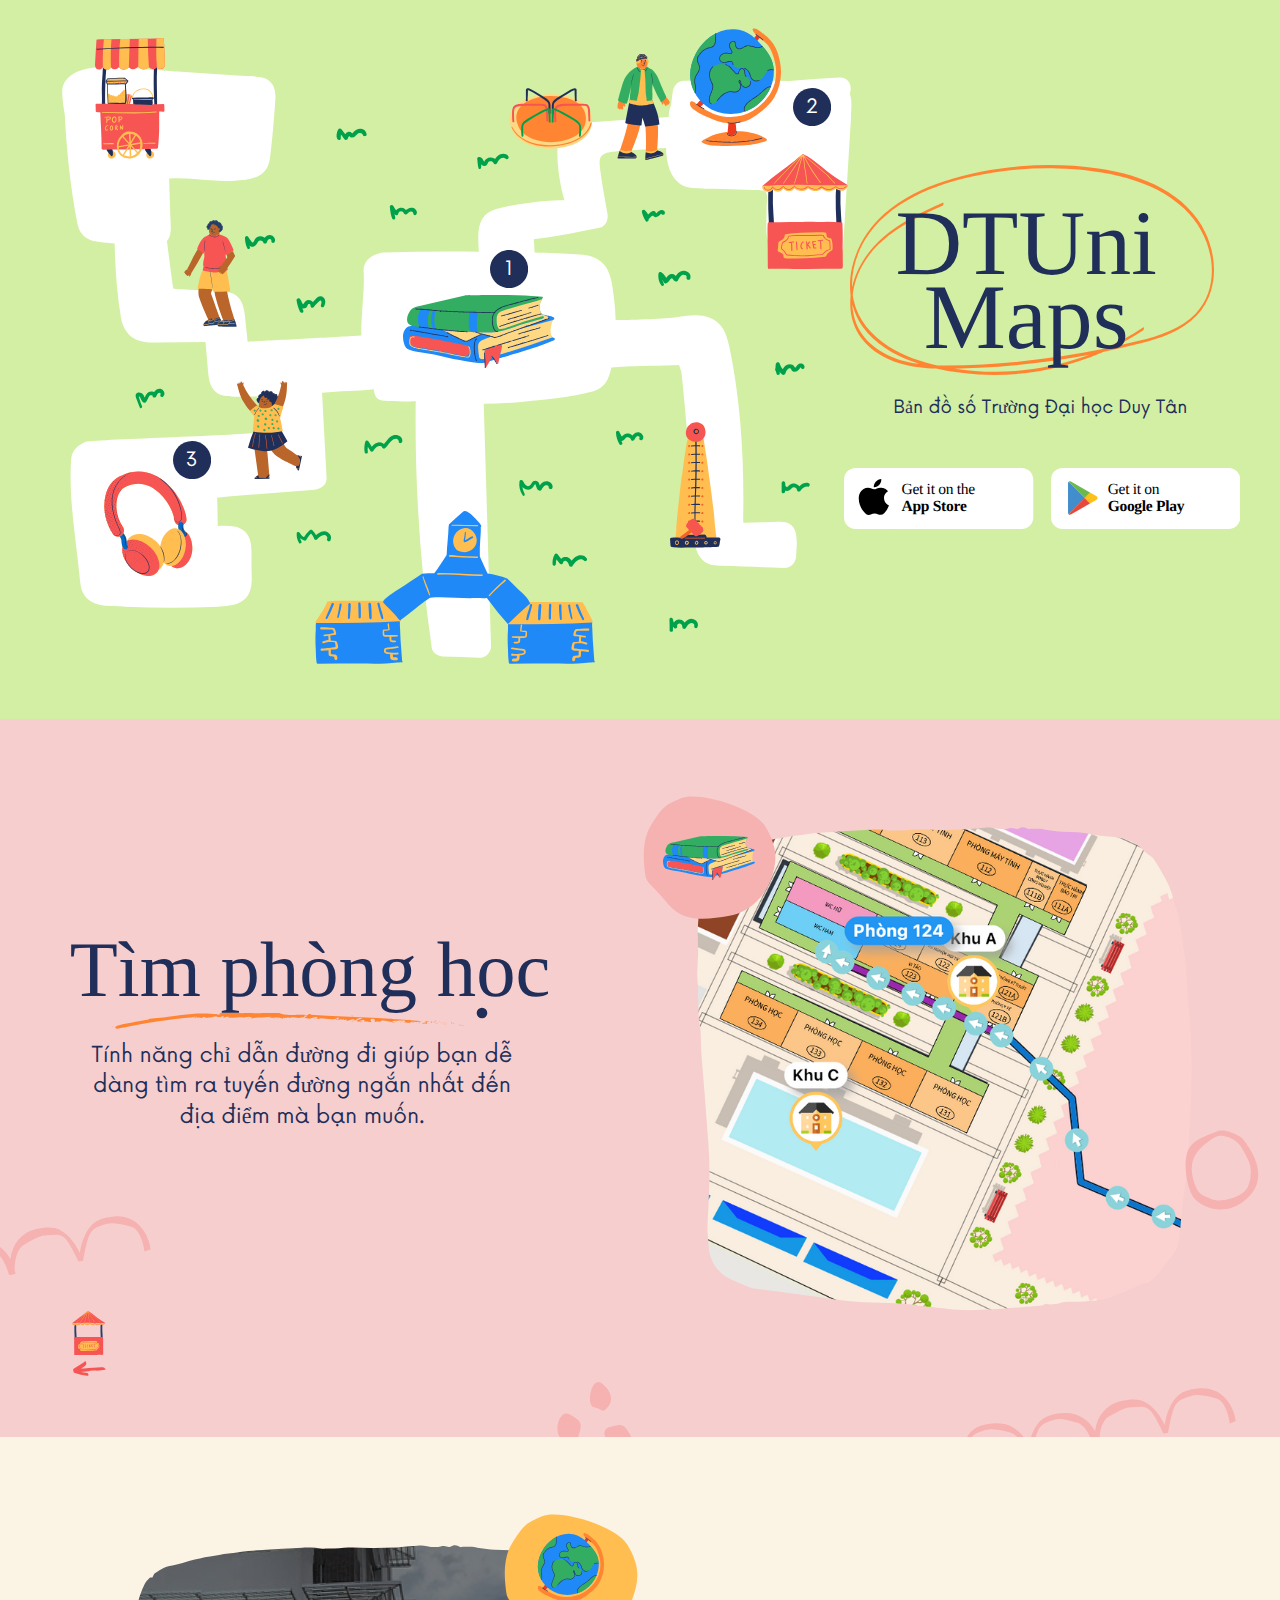
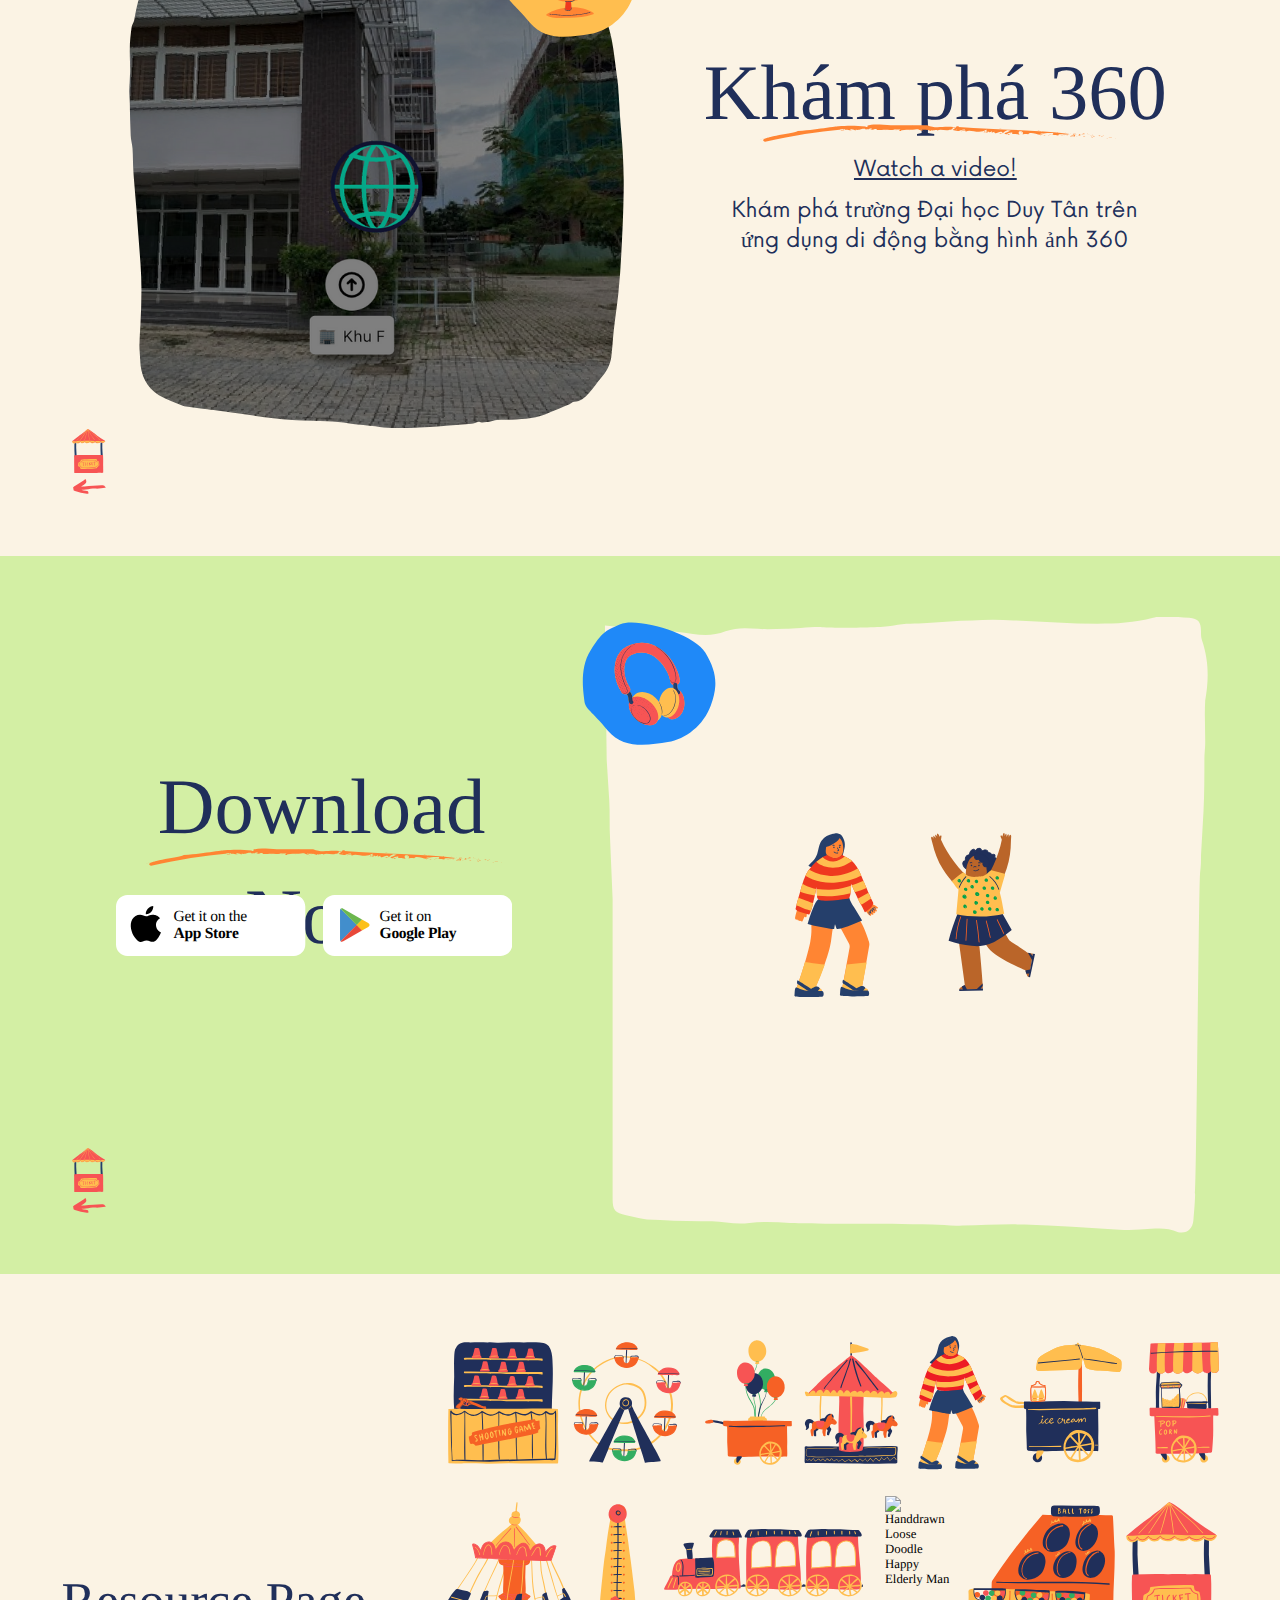
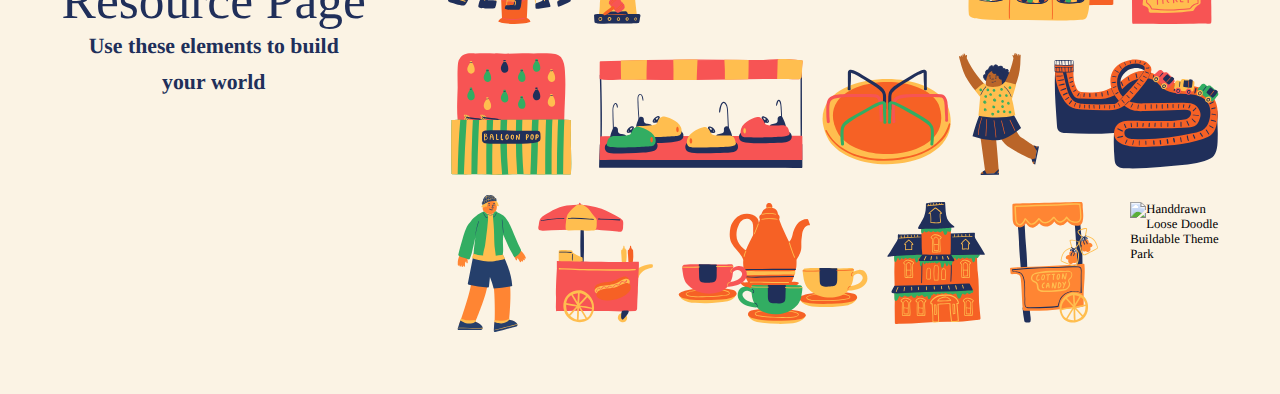
==== index.html @ bdb089a7 "Add landing" ====
<!DOCTYPE html>
<html lang="en">
  <head>
    <base href="/" />
    <meta http-equiv="Content-Type" content="text/html; charset=utf-8" />
    <meta name="viewport" content="width=device-width, initial-scale=1.0" />
    <title>DTUniMaps - Bản đồ số Đại học Duy Tân</title>
    <meta name="description" content="" />
    <link
      rel="icon"
      href="430df173203217e957785895de808a54.png"
      type="image/png"
      sizes="16x16"
    />
    <link
      rel="icon"
      href="5c3199be7839b06fe65e67fbe2d418ee.png"
      type="image/png"
      sizes="32x32"
    />
    <link
      rel="apple-touch-icon"
      href="926e4524987a1cc924ceb933d1eae5f4.png"
      sizes="180x180"
    />
    <style>
      html {
        font-size: 1vw;
        -webkit-text-size-adjust: 100%;
        scroll-behavior: smooth;
      }
      body,
      html,
      p,
      ul,
      ol,
      li {
        margin: 0;
        padding: 0;
        font-synthesis: none;
        font-kerning: none;
        font-variant-ligatures: none;
        font-feature-settings: "kern" 0, "calt" 0, "liga" 0, "clig" 0, "dlig" 0,
          "hlig" 0;
        font-family: unset;
        -webkit-font-smoothing: subpixel-antialiased;
        -moz-osx-font-smoothing: grayscale;
        text-rendering: geometricprecision;
        white-space: normal;
      }
      li {
        text-align: unset;
      }
      a {
        text-decoration: none;
      }
      @font-face {
        font-family: YALBs0kBfmE-0;
        font-display: swap;
        src: url(fonts/b74499867ba6732cd5bec1de52143c6e.woff2);
        font-weight: 400;
        font-style: normal;
      }
      @font-face {
        font-family: YALBs0kBfmE-0;
        font-display: swap;
        src: url(fonts/87a38abaecd993dc7f78a6b1a731e5c9.woff2);
        font-weight: 700;
        font-style: normal;
      }
      @font-face {
        font-family: YALBs0kBfmE-0;
        font-display: swap;
        src: url(fonts/b74499867ba6732cd5bec1de52143c6e.woff2);
        font-weight: 400;
        font-style: italic;
      }
      @font-face {
        font-family: YALBs0kBfmE-0;
        font-display: swap;
        src: url(fonts/87a38abaecd993dc7f78a6b1a731e5c9.woff2);
        font-weight: 700;
        font-style: italic;
      }
      @font-face {
        font-family: YALBs0kBfmE-0;
        font-display: swap;
        src: url(fonts/b74499867ba6732cd5bec1de52143c6e.woff2);
        font-weight: 100;
        font-style: normal;
      }
      @font-face {
        font-family: YALBs0kBfmE-0;
        font-display: swap;
        src: url(fonts/b74499867ba6732cd5bec1de52143c6e.woff2);
        font-weight: 100;
        font-style: italic;
      }
      @font-face {
        font-family: YALBs0kBfmE-0;
        font-display: swap;
        src: url(fonts/b74499867ba6732cd5bec1de52143c6e.woff2);
        font-weight: 200;
        font-style: normal;
      }
      @font-face {
        font-family: YALBs0kBfmE-0;
        font-display: swap;
        src: url(fonts/b74499867ba6732cd5bec1de52143c6e.woff2);
        font-weight: 200;
        font-style: italic;
      }
      @font-face {
        font-family: YALBs0kBfmE-0;
        font-display: swap;
        src: url(fonts/b74499867ba6732cd5bec1de52143c6e.woff2);
        font-weight: 300;
        font-style: normal;
      }
      @font-face {
        font-family: YALBs0kBfmE-0;
        font-display: swap;
        src: url(fonts/b74499867ba6732cd5bec1de52143c6e.woff2);
        font-weight: 300;
        font-style: italic;
      }
      @font-face {
        font-family: YALBs0kBfmE-0;
        font-display: swap;
        src: url(fonts/b74499867ba6732cd5bec1de52143c6e.woff2);
        font-weight: 500;
        font-style: normal;
      }
      @font-face {
        font-family: YALBs0kBfmE-0;
        font-display: swap;
        src: url(fonts/b74499867ba6732cd5bec1de52143c6e.woff2);
        font-weight: 500;
        font-style: italic;
      }
      @font-face {
        font-family: YALBs0kBfmE-0;
        font-display: swap;
        src: url(fonts/87a38abaecd993dc7f78a6b1a731e5c9.woff2);
        font-weight: 600;
        font-style: normal;
      }
      @font-face {
        font-family: YALBs0kBfmE-0;
        font-display: swap;
        src: url(fonts/87a38abaecd993dc7f78a6b1a731e5c9.woff2);
        font-weight: 600;
        font-style: italic;
      }
      @font-face {
        font-family: YALBs0kBfmE-0;
        font-display: swap;
        src: url(fonts/87a38abaecd993dc7f78a6b1a731e5c9.woff2);
        font-weight: 800;
        font-style: normal;
      }
      @font-face {
        font-family: YALBs0kBfmE-0;
        font-display: swap;
        src: url(fonts/87a38abaecd993dc7f78a6b1a731e5c9.woff2);
        font-weight: 800;
        font-style: italic;
      }
      @font-face {
        font-family: YALBs0kBfmE-0;
        font-display: swap;
        src: url(fonts/87a38abaecd993dc7f78a6b1a731e5c9.woff2);
        font-weight: 900;
        font-style: normal;
      }
      @font-face {
        font-family: YALBs0kBfmE-0;
        font-display: swap;
        src: url(fonts/87a38abaecd993dc7f78a6b1a731e5c9.woff2);
        font-weight: 900;
        font-style: italic;
      }
      @font-face {
        font-family: YAEblGlbZeY-0;
        font-display: swap;
        src: url(fonts/2525c111340d4e1b84b0549a0644d302.woff2);
        font-weight: 400;
        font-style: normal;
      }
      @font-face {
        font-family: YAEblGlbZeY-0;
        font-display: swap;
        src: url(fonts/2525c111340d4e1b84b0549a0644d302.woff2);
        font-weight: 700;
        font-style: normal;
      }
      @font-face {
        font-family: YAEblGlbZeY-0;
        font-display: swap;
        src: url(fonts/2525c111340d4e1b84b0549a0644d302.woff2);
        font-weight: 400;
        font-style: italic;
      }
      @font-face {
        font-family: YAEblGlbZeY-0;
        font-display: swap;
        src: url(fonts/2525c111340d4e1b84b0549a0644d302.woff2);
        font-weight: 700;
        font-style: italic;
      }
      @font-face {
        font-family: YAEblGlbZeY-0;
        font-display: swap;
        src: url(fonts/2525c111340d4e1b84b0549a0644d302.woff2);
        font-weight: 100;
        font-style: normal;
      }
      @font-face {
        font-family: YAEblGlbZeY-0;
        font-display: swap;
        src: url(fonts/2525c111340d4e1b84b0549a0644d302.woff2);
        font-weight: 100;
        font-style: italic;
      }
      @font-face {
        font-family: YAEblGlbZeY-0;
        font-display: swap;
        src: url(fonts/2525c111340d4e1b84b0549a0644d302.woff2);
        font-weight: 200;
        font-style: normal;
      }
      @font-face {
        font-family: YAEblGlbZeY-0;
        font-display: swap;
        src: url(fonts/2525c111340d4e1b84b0549a0644d302.woff2);
        font-weight: 200;
        font-style: italic;
      }
      @font-face {
        font-family: YAEblGlbZeY-0;
        font-display: swap;
        src: url(fonts/2525c111340d4e1b84b0549a0644d302.woff2);
        font-weight: 300;
        font-style: normal;
      }
      @font-face {
        font-family: YAEblGlbZeY-0;
        font-display: swap;
        src: url(fonts/2525c111340d4e1b84b0549a0644d302.woff2);
        font-weight: 300;
        font-style: italic;
      }
      @font-face {
        font-family: YAEblGlbZeY-0;
        font-display: swap;
        src: url(fonts/2525c111340d4e1b84b0549a0644d302.woff2);
        font-weight: 500;
        font-style: normal;
      }
      @font-face {
        font-family: YAEblGlbZeY-0;
        font-display: swap;
        src: url(fonts/2525c111340d4e1b84b0549a0644d302.woff2);
        font-weight: 500;
        font-style: italic;
      }
      @font-face {
        font-family: YAEblGlbZeY-0;
        font-display: swap;
        src: url(fonts/2525c111340d4e1b84b0549a0644d302.woff2);
        font-weight: 600;
        font-style: normal;
      }
      @font-face {
        font-family: YAEblGlbZeY-0;
        font-display: swap;
        src: url(fonts/2525c111340d4e1b84b0549a0644d302.woff2);
        font-weight: 600;
        font-style: italic;
      }
      @font-face {
        font-family: YAEblGlbZeY-0;
        font-display: swap;
        src: url(fonts/2525c111340d4e1b84b0549a0644d302.woff2);
        font-weight: 800;
        font-style: normal;
      }
      @font-face {
        font-family: YAEblGlbZeY-0;
        font-display: swap;
        src: url(fonts/2525c111340d4e1b84b0549a0644d302.woff2);
        font-weight: 800;
        font-style: italic;
      }
      @font-face {
        font-family: YAEblGlbZeY-0;
        font-display: swap;
        src: url(fonts/2525c111340d4e1b84b0549a0644d302.woff2);
        font-weight: 900;
        font-style: normal;
      }
      @font-face {
        font-family: YAEblGlbZeY-0;
        font-display: swap;
        src: url(fonts/2525c111340d4e1b84b0549a0644d302.woff2);
        font-weight: 900;
        font-style: italic;
      }
      @font-face {
        font-family: YAEnXHTFXhg-0;
        font-display: swap;
        src: url(fonts/fcd349140b0dbb75604bd51fdc02e2e8.woff2);
        font-weight: 400;
        font-style: normal;
      }
      @font-face {
        font-family: YAEnXHTFXhg-0;
        font-display: swap;
        src: url(fonts/9c2c6aa6700c787262c247c3d2dfbde9.woff2);
        font-weight: 700;
        font-style: normal;
      }
      @font-face {
        font-family: YAEnXHTFXhg-0;
        font-display: swap;
        src: url(fonts/9bbf2fffa99d94b7e27016415f17c7ec.woff2);
        font-weight: 400;
        font-style: italic;
      }
      @font-face {
        font-family: YAEnXHTFXhg-0;
        font-display: swap;
        src: url(fonts/5f24b9e22c07041c173bb31969997c11.woff2);
        font-weight: 700;
        font-style: italic;
      }
      @font-face {
        font-family: YAEnXHTFXhg-0;
        font-display: swap;
        src: url(fonts/fcd349140b0dbb75604bd51fdc02e2e8.woff2);
        font-weight: 100;
        font-style: normal;
      }
      @font-face {
        font-family: YAEnXHTFXhg-0;
        font-display: swap;
        src: url(fonts/9bbf2fffa99d94b7e27016415f17c7ec.woff2);
        font-weight: 100;
        font-style: italic;
      }
      @font-face {
        font-family: YAEnXHTFXhg-0;
        font-display: swap;
        src: url(fonts/fcd349140b0dbb75604bd51fdc02e2e8.woff2);
        font-weight: 200;
        font-style: normal;
      }
      @font-face {
        font-family: YAEnXHTFXhg-0;
        font-display: swap;
        src: url(fonts/9bbf2fffa99d94b7e27016415f17c7ec.woff2);
        font-weight: 200;
        font-style: italic;
      }
      @font-face {
        font-family: YAEnXHTFXhg-0;
        font-display: swap;
        src: url(fonts/fcd349140b0dbb75604bd51fdc02e2e8.woff2);
        font-weight: 300;
        font-style: normal;
      }
      @font-face {
        font-family: YAEnXHTFXhg-0;
        font-display: swap;
        src: url(fonts/9bbf2fffa99d94b7e27016415f17c7ec.woff2);
        font-weight: 300;
        font-style: italic;
      }
      @font-face {
        font-family: YAEnXHTFXhg-0;
        font-display: swap;
        src: url(fonts/fcd349140b0dbb75604bd51fdc02e2e8.woff2);
        font-weight: 500;
        font-style: normal;
      }
      @font-face {
        font-family: YAEnXHTFXhg-0;
        font-display: swap;
        src: url(fonts/9bbf2fffa99d94b7e27016415f17c7ec.woff2);
        font-weight: 500;
        font-style: italic;
      }
      @font-face {
        font-family: YAEnXHTFXhg-0;
        font-display: swap;
        src: url(fonts/9c2c6aa6700c787262c247c3d2dfbde9.woff2);
        font-weight: 600;
        font-style: normal;
      }
      @font-face {
        font-family: YAEnXHTFXhg-0;
        font-display: swap;
        src: url(fonts/5f24b9e22c07041c173bb31969997c11.woff2);
        font-weight: 600;
        font-style: italic;
      }
      @font-face {
        font-family: YAEnXHTFXhg-0;
        font-display: swap;
        src: url(fonts/9c2c6aa6700c787262c247c3d2dfbde9.woff2);
        font-weight: 800;
        font-style: normal;
      }
      @font-face {
        font-family: YAEnXHTFXhg-0;
        font-display: swap;
        src: url(fonts/5f24b9e22c07041c173bb31969997c11.woff2);
        font-weight: 800;
        font-style: italic;
      }
      @font-face {
        font-family: YAEnXHTFXhg-0;
        font-display: swap;
        src: url(fonts/9c2c6aa6700c787262c247c3d2dfbde9.woff2);
        font-weight: 900;
        font-style: normal;
      }
      @font-face {
        font-family: YAEnXHTFXhg-0;
        font-display: swap;
        src: url(fonts/5f24b9e22c07041c173bb31969997c11.woff2);
        font-weight: 900;
        font-style: italic;
      }
      @font-face {
        font-family: YACgEZMTYFE-0;
        font-display: swap;
        src: url(fonts/bdb33d8d6c1b6cb5890a98085b584f11.woff2);
        font-weight: 400;
        font-style: normal;
      }
      @font-face {
        font-family: YACgEZMTYFE-0;
        font-display: swap;
        src: url(fonts/f24a0a99ae2ec37d48e5c7e1d6b27d05.woff2);
        font-weight: 700;
        font-style: normal;
      }
      @font-face {
        font-family: YACgEZMTYFE-0;
        font-display: swap;
        src: url(fonts/bdb33d8d6c1b6cb5890a98085b584f11.woff2);
        font-weight: 400;
        font-style: italic;
      }
      @font-face {
        font-family: YACgEZMTYFE-0;
        font-display: swap;
        src: url(fonts/f24a0a99ae2ec37d48e5c7e1d6b27d05.woff2);
        font-weight: 700;
        font-style: italic;
      }
      @font-face {
        font-family: YACgEZMTYFE-0;
        font-display: swap;
        src: url(fonts/bdb33d8d6c1b6cb5890a98085b584f11.woff2);
        font-weight: 100;
        font-style: normal;
      }
      @font-face {
        font-family: YACgEZMTYFE-0;
        font-display: swap;
        src: url(fonts/bdb33d8d6c1b6cb5890a98085b584f11.woff2);
        font-weight: 100;
        font-style: italic;
      }
      @font-face {
        font-family: YACgEZMTYFE-0;
        font-display: swap;
        src: url(fonts/bdb33d8d6c1b6cb5890a98085b584f11.woff2);
        font-weight: 200;
        font-style: normal;
      }
      @font-face {
        font-family: YACgEZMTYFE-0;
        font-display: swap;
        src: url(fonts/bdb33d8d6c1b6cb5890a98085b584f11.woff2);
        font-weight: 200;
        font-style: italic;
      }
      @font-face {
        font-family: YACgEZMTYFE-0;
        font-display: swap;
        src: url(fonts/bdb33d8d6c1b6cb5890a98085b584f11.woff2);
        font-weight: 300;
        font-style: normal;
      }
      @font-face {
        font-family: YACgEZMTYFE-0;
        font-display: swap;
        src: url(fonts/bdb33d8d6c1b6cb5890a98085b584f11.woff2);
        font-weight: 300;
        font-style: italic;
      }
      @font-face {
        font-family: YACgEZMTYFE-0;
        font-display: swap;
        src: url(fonts/bdb33d8d6c1b6cb5890a98085b584f11.woff2);
        font-weight: 500;
        font-style: normal;
      }
      @font-face {
        font-family: YACgEZMTYFE-0;
        font-display: swap;
        src: url(fonts/bdb33d8d6c1b6cb5890a98085b584f11.woff2);
        font-weight: 500;
        font-style: italic;
      }
      @font-face {
        font-family: YACgEZMTYFE-0;
        font-display: swap;
        src: url(fonts/f24a0a99ae2ec37d48e5c7e1d6b27d05.woff2);
        font-weight: 600;
        font-style: normal;
      }
      @font-face {
        font-family: YACgEZMTYFE-0;
        font-display: swap;
        src: url(fonts/f24a0a99ae2ec37d48e5c7e1d6b27d05.woff2);
        font-weight: 600;
        font-style: italic;
      }
      @font-face {
        font-family: YACgEZMTYFE-0;
        font-display: swap;
        src: url(fonts/f24a0a99ae2ec37d48e5c7e1d6b27d05.woff2);
        font-weight: 800;
        font-style: normal;
      }
      @font-face {
        font-family: YACgEZMTYFE-0;
        font-display: swap;
        src: url(fonts/f24a0a99ae2ec37d48e5c7e1d6b27d05.woff2);
        font-weight: 800;
        font-style: italic;
      }
      @font-face {
        font-family: YACgEZMTYFE-0;
        font-display: swap;
        src: url(fonts/f24a0a99ae2ec37d48e5c7e1d6b27d05.woff2);
        font-weight: 900;
        font-style: normal;
      }
      @font-face {
        font-family: YACgEZMTYFE-0;
        font-display: swap;
        src: url(fonts/f24a0a99ae2ec37d48e5c7e1d6b27d05.woff2);
        font-weight: 900;
        font-style: italic;
      }
      @font-face {
        font-family: YACgEZ1cb1Q-0;
        font-display: swap;
        src: url(fonts/f8f199f09526f79e87644ed227e0f651.woff2);
        font-weight: 400;
        font-style: normal;
      }
      @font-face {
        font-family: YACgEZ1cb1Q-0;
        font-display: swap;
        src: url(fonts/98c4d2c0223fc8474641c77f923528e9.woff2);
        font-weight: 700;
        font-style: normal;
      }
      @font-face {
        font-family: YACgEZ1cb1Q-0;
        font-display: swap;
        src: url(fonts/d257a7100844bc3f98c9021168b6249e.woff2);
        font-weight: 400;
        font-style: italic;
      }
      @font-face {
        font-family: YACgEZ1cb1Q-0;
        font-display: swap;
        src: url(fonts/1060345c54d396e76d73f1da7ee200bd.woff2);
        font-weight: 700;
        font-style: italic;
      }
      @font-face {
        font-family: YACgEZ1cb1Q-0;
        font-display: swap;
        src: url(fonts/f8f199f09526f79e87644ed227e0f651.woff2);
        font-weight: 100;
        font-style: normal;
      }
      @font-face {
        font-family: YACgEZ1cb1Q-0;
        font-display: swap;
        src: url(fonts/d257a7100844bc3f98c9021168b6249e.woff2);
        font-weight: 100;
        font-style: italic;
      }
      @font-face {
        font-family: YACgEZ1cb1Q-0;
        font-display: swap;
        src: url(fonts/f8f199f09526f79e87644ed227e0f651.woff2);
        font-weight: 200;
        font-style: normal;
      }
      @font-face {
        font-family: YACgEZ1cb1Q-0;
        font-display: swap;
        src: url(fonts/d257a7100844bc3f98c9021168b6249e.woff2);
        font-weight: 200;
        font-style: italic;
      }
      @font-face {
        font-family: YACgEZ1cb1Q-0;
        font-display: swap;
        src: url(fonts/f8f199f09526f79e87644ed227e0f651.woff2);
        font-weight: 300;
        font-style: normal;
      }
      @font-face {
        font-family: YACgEZ1cb1Q-0;
        font-display: swap;
        src: url(fonts/d257a7100844bc3f98c9021168b6249e.woff2);
        font-weight: 300;
        font-style: italic;
      }
      @font-face {
        font-family: YACgEZ1cb1Q-0;
        font-display: swap;
        src: url(fonts/f8f199f09526f79e87644ed227e0f651.woff2);
        font-weight: 500;
        font-style: normal;
      }
      @font-face {
        font-family: YACgEZ1cb1Q-0;
        font-display: swap;
        src: url(fonts/d257a7100844bc3f98c9021168b6249e.woff2);
        font-weight: 500;
        font-style: italic;
      }
      @font-face {
        font-family: YACgEZ1cb1Q-0;
        font-display: swap;
        src: url(fonts/98c4d2c0223fc8474641c77f923528e9.woff2);
        font-weight: 600;
        font-style: normal;
      }
      @font-face {
        font-family: YACgEZ1cb1Q-0;
        font-display: swap;
        src: url(fonts/1060345c54d396e76d73f1da7ee200bd.woff2);
        font-weight: 600;
        font-style: italic;
      }
      @font-face {
        font-family: YACgEZ1cb1Q-0;
        font-display: swap;
        src: url(fonts/98c4d2c0223fc8474641c77f923528e9.woff2);
        font-weight: 800;
        font-style: normal;
      }
      @font-face {
        font-family: YACgEZ1cb1Q-0;
        font-display: swap;
        src: url(fonts/1060345c54d396e76d73f1da7ee200bd.woff2);
        font-weight: 800;
        font-style: italic;
      }
      @font-face {
        font-family: YACgEZ1cb1Q-0;
        font-display: swap;
        src: url(fonts/98c4d2c0223fc8474641c77f923528e9.woff2);
        font-weight: 900;
        font-style: normal;
      }
      @font-face {
        font-family: YACgEZ1cb1Q-0;
        font-display: swap;
        src: url(fonts/1060345c54d396e76d73f1da7ee200bd.woff2);
        font-weight: 900;
        font-style: italic;
      }
      @media screen and (max-width: 375px) {
        #QiOITk70xAVekH2v {
          z-index: 0;
          position: relative;
          grid-area: 3 / 2 / 53 / 41;
        }
        #NpF7vKEwppa2H7ti {
          z-index: 30;
          position: relative;
          grid-area: 4 / 3 / 13 / 5;
        }
        #JngguktTaLPEUQ1b {
          z-index: 15;
          position: relative;
          grid-area: 18 / 8 / 25 / 12;
        }
        #kOfp5wl31PNsNdu3 {
          z-index: 18;
          position: relative;
          grid-area: 37 / 4 / 52 / 9;
        }
        #JfJhqwUn1u3vO0z3 {
          z-index: 10;
          position: relative;
          grid-area: 33 / 6 / 41 / 11;
        }
        #t9B4hR9Od2ACMUdF {
          font-size: max(
            0px,
            calc((91.46666667rem * 5.47630149 / 343) - 0.5px)
          );
        }
        #sfqhgM09afU1ytLl {
          transform: translateX(0);
          margin-top: 0;
          margin-bottom: calc(
            max(0px, calc(91.46666667rem * 5.47630149 / 343)) * -0.1
          );
        }
        #NPZy0OUcbVVmw4OI {
          z-index: 11;
          position: relative;
          grid-area: 34 / 7 / 38 / 10;
        }
        #aiqAEwIsgHUgmd6V {
          z-index: 16;
          position: relative;
          grid-area: 29 / 13 / 40 / 14;
        }
        #dpcupxDKM7ubKM54 {
          z-index: 12;
          position: relative;
          grid-area: 6 / 17 / 15 / 22;
        }
        #sBTRUez7WDtafOo3 {
          z-index: 14;
          position: relative;
          grid-area: 5 / 23 / 14 / 24;
        }
        #eU4O9DFv6KfQvegm {
          z-index: 4;
          position: relative;
          grid-area: 19 / 16 / 23 / 20;
        }
        #GYP2fOg12uPPD0hs {
          font-size: max(
            0px,
            calc((91.46666667rem * 5.47630149 / 343) - 0.5px)
          );
        }
        #tX09H24FD12XlgrN {
          transform: translateX(0);
          margin-top: 0;
          margin-bottom: calc(
            max(0px, calc(91.46666667rem * 5.47630149 / 343)) * -0.1
          );
        }
        #j9kyoDpSY5G7LX3S {
          z-index: 5;
          position: relative;
          grid-area: 20 / 18 / 22 / 19;
        }
        #L6cnWnJ2yZ3Lo7cd {
          z-index: 2;
          position: relative;
          grid-area: 24 / 15 / 26 / 21;
        }
        #KqrOzZZ4KzNXdm4H {
          z-index: 13;
          position: relative;
          grid-area: 32 / 25 / 51 / 27;
        }
        #nQYiq2ni2jvcBOLP {
          z-index: 7;
          position: relative;
          grid-area: 7 / 30 / 10 / 34;
        }
        #B9DPNxMyoAUC3cov {
          font-size: max(
            0px,
            calc((91.46666667rem * 5.47630149 / 343) - 0.5px)
          );
        }
        #KVxc1AyWDdIyCd8M {
          transform: translateX(0);
          margin-top: 0;
          margin-bottom: calc(
            max(0px, calc(91.46666667rem * 5.47630149 / 343)) * -0.1
          );
        }
        #QnlfH4qsgMeS3j9y {
          z-index: 8;
          position: relative;
          grid-area: 8 / 31 / 9 / 33;
        }
        #aKZCn4WkVBbVJvyA {
          z-index: 21;
          position: relative;
          grid-area: 12 / 28 / 21 / 37;
        }
        #t3EUdaUfJtTLDTgg {
          z-index: 28;
          position: relative;
          grid-area: 39 / 39 / 45 / 40;
        }
        #ZzbyE95bQBup1Tv6 {
          z-index: 1;
          position: relative;
          grid-area: 2 / 26 / 11 / 29;
        }
        #M5Wt2huNq64L7dqm {
          font-size: max(
            0px,
            calc((91.46666667rem * 5.13404227 / 343) - 0.5px)
          );
        }
        #ufG4ga0InCMJUAvc {
          transform: translateX(0);
          margin-top: calc(
            max(0px, calc(91.46666667rem * 5.13404227 / 343)) * -0.1
          );
          margin-bottom: calc(
            max(0px, calc(91.46666667rem * 5.13404227 / 343)) * -0.1
          );
        }
        #ylPlzvEVuYZvWHq7 {
          z-index: 20;
          position: relative;
          grid-area: 30 / 32 / 31 / 53;
        }
        #u0S08jwePRrtVska {
          font-size: max(
            0px,
            calc((91.46666667rem * 25.66998034 / 343) - 0.5px)
          );
        }
        #ahRiMR1QKgIGyIP9 {
          font-size: max(
            0px,
            calc((91.46666667rem * 25.66998034 / 343) - 0.5px)
          );
        }
        #AjQg78ejdhJSwdt5 {
          transform: translateX(0);
          margin-top: calc(
            max(0px, calc(91.46666667rem * 25.66998034 / 343)) * 0.2
          );
          margin-bottom: calc(
            max(0px, calc(91.46666667rem * 25.66998034 / 343)) * 0.2
          );
        }
        #ZWj5I2NMpVxYLtW0 {
          z-index: 19;
          position: relative;
          grid-area: 17 / 35 / 27 / 49;
        }
        #dPBHbSDQNoEVLky0 {
          z-index: 27;
          position: relative;
          grid-area: 36 / 36 / 50 / 44;
        }
        #L0DTNMgZBS9vx2y8 {
          font-size: max(
            0px,
            calc((91.46666667rem * 4.44949817 / 343) - 0.5px)
          );
        }
        #MujHuT8hVeWzWTnQ {
          font-size: max(
            0px,
            calc((91.46666667rem * 4.44949817 / 343) - 0.5px)
          );
        }
        #WHEyl8S3GfzNNvTN {
          transform: translateX(0);
          margin-top: 0;
          margin-bottom: calc(
            max(0px, calc(91.46666667rem * 4.44949817 / 343)) * 0.05
          );
        }
        #INgIsxr6R9PcaPHG {
          z-index: 29;
          position: relative;
          grid-area: 43 / 42 / 48 / 43;
        }
        #t9HxOF4K5wREEBpH {
          z-index: 17;
          position: relative;
          grid-area: 16 / 38 / 28 / 50;
        }
        #nvqrypd5YMgTYMJR {
          z-index: 23;
          position: relative;
          grid-area: 35 / 45 / 49 / 52;
        }
        #qMdvjZcZHvffbtXe {
          z-index: 24;
          position: relative;
          grid-area: 44 / 46 / 46 / 47;
        }
        #t5BhXzzjINEQVn0o {
          font-size: max(
            0px,
            calc((91.46666667rem * 4.44949817 / 343) - 0.5px)
          );
        }
        #xaeT4HcOIsvQrQ5J {
          font-size: max(
            0px,
            calc((91.46666667rem * 4.44949817 / 343) - 0.5px)
          );
        }
        #LVTKxLPlObs3PwJM {
          transform: translateX(0);
          margin-top: 0;
          margin-bottom: calc(
            max(0px, calc(91.46666667rem * 4.44949817 / 343)) * 0.05
          );
        }
        #pXU21PJttopdniYD {
          z-index: 25;
          position: relative;
          grid-area: 42 / 48 / 47 / 51;
        }
        #P2mqHKCzyJUMG3DK {
          grid-template-columns: calc(min(100vw, 1366px) * 0.03644647) calc(
              min(100vw, 1366px) * 0.05631164
            ) calc(min(100vw, 1366px) * 0.00866886) calc(
              min(100vw, 1366px) * 0.04320996
            ) calc(min(100vw, 1366px) * 0.00555716) calc(
              min(100vw, 1366px) * 0.00540866
            ) calc(min(100vw, 1366px) * 0.0032028) calc(
              min(100vw, 1366px) * 0.00283585
            ) calc(min(100vw, 1366px) * 0.01133455) calc(
              min(100vw, 1366px) * 0.00540866
            ) calc(min(100vw, 1366px) * 0.01957906) 0 calc(
              min(100vw, 1366px) * 0.04755405
            ) calc(min(100vw, 1366px) * 0.07456083) calc(
              min(100vw, 1366px) * 0.06437785
            ) 0 calc(min(100vw, 1366px) * 0.00540866) calc(
              min(100vw, 1366px) * 0.0173732
            ) calc(min(100vw, 1366px) * 0.00540866) calc(
              min(100vw, 1366px) * 0.01996057
            ) calc(min(100vw, 1366px) * 0.03657607) calc(
              min(100vw, 1366px) * 0.00911653
            ) calc(min(100vw, 1366px) * 0.03936735) 0 calc(
              min(100vw, 1366px) * 0.0138365
            ) calc(min(100vw, 1366px) * 0.023142) calc(
              min(100vw, 1366px) * 0.03093105
            ) calc(min(100vw, 1366px) * 0.01351347) calc(
              min(100vw, 1366px) * 0.00898885
            ) calc(min(100vw, 1366px) * 0.00540866) calc(
              min(100vw, 1366px) * 0.00430859
            ) calc(min(100vw, 1366px) * 0.01306461) calc(
              min(100vw, 1366px) * 0.00540866
            ) calc(min(100vw, 1366px) * 0.00527122) calc(
              min(100vw, 1366px) * 0.00461575
            ) calc(min(100vw, 1366px) * 0.00385933) 0 calc(
              min(100vw, 1366px) * 0.00547613
            ) calc(min(100vw, 1366px) * 0.02324388) calc(
              min(100vw, 1366px) * 0.00386553
            ) calc(min(100vw, 1366px) * 0.00566543) calc(
              min(100vw, 1366px) * 0.08499798
            ) calc(min(100vw, 1366px) * 0.01260912) calc(
              min(100vw, 1366px) * 0.01242536
            ) calc(min(100vw, 1366px) * 0.01260912) calc(
              min(100vw, 1366px) * 0.02255049
            ) calc(min(100vw, 1366px) * 0.00695068) calc(
              min(100vw, 1366px) * 0.07853333
            ) 0 calc(min(100vw, 1366px) * 0.00646465) calc(
              min(100vw, 1366px) * 0.01260912
            ) calc(min(100vw, 1366px) * 0.02553656) calc(
              min(100vw, 1366px) * 0.03644647
            );
          grid-template-rows: minmax(
              calc(min(100vw, 1366px) * 0.0546697),
              max-content
            ) minmax(calc(min(100vw, 1366px) * 0.00639929), max-content) minmax(
              calc(min(100vw, 1366px) * 0.00137672),
              max-content
            ) minmax(calc(min(100vw, 1366px) * 0.01156114), max-content) minmax(
              calc(min(100vw, 1366px) * 0.02079126),
              max-content
            ) minmax(calc(min(100vw, 1366px) * 0.00433819), max-content) minmax(
              calc(min(100vw, 1366px) * 0.00540866),
              max-content
            ) minmax(calc(min(100vw, 1366px) * 0.0173732), max-content) minmax(
              calc(min(100vw, 1366px) * 0.00540866),
              max-content
            ) minmax(calc(min(100vw, 1366px) * 0.01439811), max-content) minmax(
              calc(min(100vw, 1366px) * 0.00613308),
              max-content
            ) minmax(calc(min(100vw, 1366px) * 0.00459827), max-content) 0 0 minmax(
              calc(min(100vw, 1366px) * 0.00305252),
              max-content
            ) minmax(calc(min(100vw, 1366px) * 0.01795023), max-content) minmax(
              calc(min(100vw, 1366px) * 0.02284528),
              max-content
            ) minmax(calc(min(100vw, 1366px) * 0.02224678), max-content) minmax(
              calc(min(100vw, 1366px) * 0.00540866),
              max-content
            ) minmax(calc(min(100vw, 1366px) * 0.0086866), max-content) minmax(
              calc(min(100vw, 1366px) * 0.0086866),
              max-content
            ) minmax(calc(min(100vw, 1366px) * 0.00540866), max-content) minmax(
              calc(min(100vw, 1366px) * 0.00472225),
              max-content
            ) minmax(calc(min(100vw, 1366px) * 0.02402048), max-content) minmax(
              calc(min(100vw, 1366px) * 0.03019801),
              max-content
            ) minmax(calc(min(100vw, 1366px) * 0.00468367), max-content) minmax(
              calc(min(100vw, 1366px) * 0.00044815),
              max-content
            ) minmax(calc(min(100vw, 1366px) * 0.00451528), max-content) minmax(
              calc(min(100vw, 1366px) * 0.01199207),
              max-content
            ) minmax(calc(min(100vw, 1366px) * 0.01659479), max-content) 0 minmax(
              calc(min(100vw, 1366px) * 0.01567339),
              max-content
            ) minmax(calc(min(100vw, 1366px) * 0.00540866), max-content) minmax(
              calc(min(100vw, 1366px) * 0.01437921),
              max-content
            ) 0 minmax(calc(min(100vw, 1366px) * 0.00024736), max-content) minmax(
              calc(min(100vw, 1366px) * 0.00274663),
              max-content
            ) minmax(calc(min(100vw, 1366px) * 0.00502957), max-content) minmax(
              calc(min(100vw, 1366px) * 0.00037909),
              max-content
            ) 0 minmax(calc(min(100vw, 1366px) * 0.00035845), max-content) 0 minmax(
              calc(min(100vw, 1366px) * 0.0011834),
              max-content
            ) minmax(calc(min(100vw, 1366px) * 0.02510682), max-content) 0 minmax(
              calc(min(100vw, 1366px) * 0.0011834),
              max-content
            ) 0 minmax(calc(min(100vw, 1366px) * 0.0087611), max-content) 0 minmax(
              calc(min(100vw, 1366px) * 0.01413908),
              max-content
            ) minmax(calc(min(100vw, 1366px) * 0.0220854), max-content) minmax(
              calc(min(100vw, 1366px) * 0.07745115),
              max-content
            ) minmax(calc(min(100vw, 1366px) * 0.0546697), max-content);
          display: grid;
          grid-column: 2;
          position: relative;
        }
        #page-0 {
          grid-template-columns: auto min(100vw, 1366px) auto;
          min-height: 5.59938244vh;
        }
        #bWnb0VaquPNtZn8R {
          z-index: 2;
          position: relative;
          grid-area: 2 / 19 / 6 / 24;
        }
        #rGFk76iPh70yAoWC {
          z-index: 10;
          position: relative;
          grid-area: 4 / 20 / 5 / 22;
        }
        #ZlRd35S0Nuxz1HpL {
          z-index: 0;
          position: relative;
          grid-area: 3 / 21 / 19 / 28;
        }
        #KTOPbMEuVIPDjEQD {
          font-size: max(
            0px,
            calc((91.46666667rem * 21.50119837 / 343) - 0.5px)
          );
        }
        #Il3yxlrXpp0h3EQ3 {
          transform: translateX(0);
          margin-top: calc(
            max(0px, calc(91.46666667rem * 21.50119837 / 343)) * -0.1
          );
          margin-bottom: calc(
            max(0px, calc(91.46666667rem * 21.50119837 / 343)) * -0.1
          );
        }
        #oWPlkfDtGOPDEC2m {
          z-index: 11;
          position: relative;
          grid-area: 7 / 3 / 10 / 17;
        }
        #unsTQBYbao9tS4fd {
          font-size: max(
            0px,
            calc((91.46666667rem * 24.54537392 / 343) - 0.5px)
          );
        }
        #wOYWDFbGTRHDVo9A {
          transform: translateX(0);
          margin-top: calc(
            max(0px, calc(91.46666667rem * 24.54537392 / 343)) * -0.1
          );
          margin-bottom: calc(
            max(0px, calc(91.46666667rem * 24.54537392 / 343)) * -0.1
          );
        }
        #EMOQoHQN3ii50hF8 {
          z-index: 13;
          position: relative;
          grid-area: 8 / 8 / 12 / 23;
        }
        #qwcoQX33RZgNSWTF {
          z-index: 1;
          position: relative;
          grid-area: 9 / 5 / 11 / 12;
        }
        #i8LMlW2lEmsfQvfQ {
          font-size: max(
            0px,
            calc((91.46666667rem * 6.04723566 / 343) - 0.5px)
          );
        }
        #zOcRII3TJ930PxvZ {
          transform: translateX(0);
          margin-top: calc(
            max(0px, calc(91.46666667rem * 6.04723566 / 343)) * -0.1
          );
          margin-bottom: calc(
            max(0px, calc(91.46666667rem * 6.04723566 / 343)) * -0.1
          );
        }
        #CFhV4SvzjpspcTRp {
          z-index: 12;
          position: relative;
          grid-area: 13 / 4 / 15 / 16;
        }
        #zM6vA1kQ8R0MHfHI {
          z-index: 4;
          position: relative;
          grid-area: 14 / 27 / 16 / 29;
        }
        #ttGrEX89udPrDDqy {
          margin-left: -86.92844488%;
          z-index: 6;
          clip-path: polygon(
            calc(46.50359389% + 0%)
              calc((0 * (min(100vw, 1366px) * 0.10869381)) + -46.44924415%),
            calc(100% - (0% + -1.1525739%))
              calc((0 * (min(100vw, 1366px) * 0.10869381)) + -46.44924415%),
            calc(100% - (0% + -1.1525739%))
              calc(
                100% - ((0 * (min(100vw, 1366px) * 0.10869381)) + -46.44924415%)
              ),
            calc(46.50359389% + 0%)
              calc(
                100% - ((0 * (min(100vw, 1366px) * 0.10869381)) + -46.44924415%)
              )
          );
          margin-top: 0%;
          position: relative;
          margin-bottom: 0%;
          grid-area: 17 / 2 / 18 / 6;
          margin-right: 0%;
        }
        #KWEPIEewIKfWncl6 {
          z-index: 7;
          position: relative;
          grid-area: 20 / 9 / 24 / 13;
        }
        #BxsqsKS4mJAUhA5N {
          z-index: 8;
          position: relative;
          grid-area: 21 / 10 / 22 / 14;
        }
        #ZbmjqG1BB1D32cFp {
          z-index: 9;
          position: relative;
          grid-area: 23 / 11 / 25 / 15;
        }
        #zaW3gPK0g9oykTWW {
          margin-left: 0%;
          z-index: 3;
          clip-path: polygon(
            calc(0% + -20.18384747%)
              calc((0 * (min(100vw, 1366px) * 0.17877221)) + -26.42138883%),
            calc(100% - (0% + -20.18384747%))
              calc((0 * (min(100vw, 1366px) * 0.17877221)) + -26.42138883%),
            calc(100% - (0% + -20.18384747%))
              calc(
                100% - ((0.3410982 * (min(100vw, 1366px) * 0.17877221)) + 0%)
              ),
            calc(0% + -20.18384747%)
              calc(
                100% - ((0.3410982 * (min(100vw, 1366px) * 0.17877221)) + 0%)
              )
          );
          margin-top: 0%;
          position: relative;
          margin-bottom: -34.10982036%;
          grid-area: 26 / 18 / 27 / 25;
          margin-right: 0%;
        }
        #FaDpLtVFadRLEmO7 {
          margin-left: 0%;
          z-index: 5;
          clip-path: polygon(
            calc(0% + -0.61658562%)
              calc((0 * (min(100vw, 1366px) * 0.68192484)) + -57.91340358%),
            calc(100% - (0% + -0.61658562%))
              calc((0 * (min(100vw, 1366px) * 0.68192484)) + -57.91340358%),
            calc(100% - (0% + -0.61658562%))
              calc(
                100% - ((0.03122085 * (min(100vw, 1366px) * 0.68192484)) + 0%)
              ),
            calc(0% + -0.61658562%)
              calc(
                100% - ((0.03122085 * (min(100vw, 1366px) * 0.68192484)) + 0%)
              )
          );
          margin-top: 0%;
          position: relative;
          margin-bottom: -3.12208499%;
          grid-area: 28 / 7 / 29 / 26;
          margin-right: 0%;
        }
        #ujBcC4sqrgSb01yB {
          grid-template-columns: calc(min(100vw, 1366px) * 0.03644647) calc(
              min(100vw, 1366px) * 0.04191967
            ) calc(min(100vw, 1366px) * 0.0208762) calc(
              min(100vw, 1366px) * 0.01374453
            ) calc(min(100vw, 1366px) * 0.03215341) calc(
              min(100vw, 1366px) * 0.01389729
            ) calc(min(100vw, 1366px) * 0.01800452) calc(
              min(100vw, 1366px) * 0.12918041
            ) 0 calc(min(100vw, 1366px) * 0.0019417) calc(
              min(100vw, 1366px) * 0.06708494
            ) calc(min(100vw, 1366px) * 0.01292021) 0 0 calc(
              min(100vw, 1366px) * 0.02299994
            ) calc(min(100vw, 1366px) * 0.03268137) calc(
              min(100vw, 1366px) * 0.0350715
            ) calc(min(100vw, 1366px) * 0.02107783) calc(
              min(100vw, 1366px) * 0.01680323
            ) calc(min(100vw, 1366px) * 0.02468607) calc(
              min(100vw, 1366px) * 0.04202763
            ) calc(min(100vw, 1366px) * 0.01075559) calc(
              min(100vw, 1366px) * 0.00604764
            ) calc(min(100vw, 1366px) * 0.05737421) calc(
              min(100vw, 1366px) * 0.18326804
            ) calc(min(100vw, 1366px) * 0.05133569) calc(
              min(100vw, 1366px) * 0.00739328
            ) calc(min(100vw, 1366px) * 0.05016192) calc(
              min(100vw, 1366px) * 0.05014668
            );
          grid-template-rows: minmax(
              calc(min(100vw, 1366px) * 0.0546697),
              max-content
            ) minmax(calc(min(100vw, 1366px) * 0.0263589), max-content) minmax(
              calc(min(100vw, 1366px) * 0.00584824),
              max-content
            ) minmax(calc(min(100vw, 1366px) * 0.03214388), max-content) minmax(
              calc(min(100vw, 1366px) * 0.03220714),
              max-content
            ) 0 minmax(calc(min(100vw, 1366px) * 0.00695302), max-content) minmax(
              calc(min(100vw, 1366px) * 0.05550892),
              max-content
            ) minmax(calc(min(100vw, 1366px) * 0.00672047), max-content) minmax(
              calc(min(100vw, 1366px) * 0.00672047),
              max-content
            ) minmax(calc(min(100vw, 1366px) * 0.01002751), max-content) 0 minmax(
              calc(min(100vw, 1366px) * 0.06160034),
              max-content
            ) minmax(calc(min(100vw, 1366px) * 0.0023334), max-content) minmax(
              calc(min(100vw, 1366px) * 0.06022661),
              max-content
            ) minmax(calc(min(100vw, 1366px) * 0.01232398), max-content) minmax(
              calc(min(100vw, 1366px) * 0.03204511),
              max-content
            ) minmax(calc(min(100vw, 1366px) * 0.02525215), max-content) 0 0 minmax(
              calc(min(100vw, 1366px) * 0.1078248),
              max-content
            ) minmax(calc(min(100vw, 1366px) * 0.01411131), max-content) minmax(
              calc(min(100vw, 1366px) * 0.03650235),
              max-content
            ) 0 minmax(calc(min(100vw, 1366px) * 0.02572779), max-content) minmax(
              calc(min(100vw, 1366px) * 0.12595024),
              max-content
            ) minmax(calc(min(100vw, 1366px) * 0.10462675), max-content) minmax(
              calc(min(100vw, 1366px) * 0.08626163),
              max-content
            ) minmax(calc(min(100vw, 1366px) * 0.0546697), max-content);
          display: grid;
          grid-column: 2;
          position: relative;
        }
        #page-1 {
          grid-template-columns: auto min(100vw, 1366px) auto;
          min-height: 9.32049412vh;
        }
        #HRAoN3zeFCt1tB8R {
          z-index: 0;
          position: relative;
          grid-area: 4 / 5 / 7 / 17;
        }
        #F5NeYBe7eKhXvtXo {
          z-index: 3;
          position: relative;
          grid-area: 2 / 13 / 6 / 19;
        }
        #mc92xywlM1Q1ma45 {
          z-index: 4;
          position: relative;
          grid-area: 3 / 14 / 5 / 16;
        }
        #cLlB9YQ6BQ2WxT9F {
          font-size: max(
            0px,
            calc((91.46666667rem * 52.18835179 / 343) - 0.5px)
          );
        }
        #Mq46x1Vb9fzs45cR {
          transform: translateX(0);
          margin-top: calc(
            max(0px, calc(91.46666667rem * 52.18835179 / 343)) * -0.1
          );
          margin-bottom: calc(
            max(0px, calc(91.46666667rem * 52.18835179 / 343)) * -0.1
          );
        }
        #ILeTdlWtTqGaKCqR {
          z-index: 1;
          position: relative;
          grid-area: 8 / 2 / 10 / 18;
        }
        #h8ZttJUxJObAIswy {
          z-index: 2;
          position: relative;
          grid-area: 9 / 6 / 11 / 15;
        }
        #FT3PvijGZrDscKKs {
          font-size: max(
            12px,
            calc((91.46666667rem * 19.10617355 / 343) - 0.5px)
          );
        }
        #a6ucxRFYCCEMdGhh {
          transform: translateX(0);
          margin-top: calc(
            max(12px, calc(91.46666667rem * 19.10617355 / 343)) * -0.1
          );
          margin-bottom: calc(
            max(12px, calc(91.46666667rem * 19.10617355 / 343)) * -0.1
          );
        }
        #K5TRTHEHfXMSUMKB {
          z-index: 5;
          position: relative;
          grid-area: 12 / 3 / 13 / 20;
        }
        #nJUOvWa5PeQv6P09 {
          font-size: max(
            12px,
            calc((91.46666667rem * 17.97355067 / 343) - 0.5px)
          );
        }
        #HmS66BZ6x2Z1ZbF1 {
          transform: translateX(0);
          margin-top: calc(
            max(12px, calc(91.46666667rem * 17.97355067 / 343)) * -0.1
          );
          margin-bottom: calc(
            max(12px, calc(91.46666667rem * 17.97355067 / 343)) * -0.1
          );
        }
        #U64Fx40lrpWSun05 {
          z-index: 9;
          position: relative;
          grid-area: 14 / 4 / 15 / 21;
        }
        #xcyy7ZMGaTdDanMW {
          z-index: 6;
          position: relative;
          grid-area: 16 / 7 / 20 / 10;
        }
        #MUjA4vUAGw7CXb1b {
          z-index: 7;
          position: relative;
          grid-area: 17 / 8 / 18 / 11;
        }
        #Q2JOBRyKj4DBku6f {
          z-index: 8;
          position: relative;
          grid-area: 19 / 9 / 21 / 12;
        }
        #Ujwza1XLI46Tnfzn {
          grid-template-columns: calc(min(100vw, 1366px) * 0.03644647) 0 0 calc(
              min(100vw, 1366px) * 0
            ) calc(min(100vw, 1366px) * 0.14393922) calc(
              min(100vw, 1366px) * 0.27864089
            ) 0 calc(min(100vw, 1366px) * 0.0019417) calc(
              min(100vw, 1366px) * 0.08000515
            ) 0 0 calc(min(100vw, 1366px) * 0.17116755) calc(
              min(100vw, 1366px) * 0.06534985
            ) calc(min(100vw, 1366px) * 0.0394657) calc(
              min(100vw, 1366px) * 0.08124715
            ) calc(min(100vw, 1366px) * 0.03593369) calc(
              min(100vw, 1366px) * 0.02941617
            ) 0 calc(min(100vw, 1366px) * 0) 0 calc(
              min(100vw, 1366px) * 0.03644647
            );
          grid-template-rows: minmax(
              calc(min(100vw, 1366px) * 0.08374631),
              max-content
            ) minmax(calc(min(100vw, 1366px) * 0.04324983), max-content) minmax(
              calc(min(100vw, 1366px) * 0.02280826),
              max-content
            ) minmax(calc(min(100vw, 1366px) * 0.13267667), max-content) minmax(
              calc(min(100vw, 1366px) * 0.04324983),
              max-content
            ) minmax(calc(min(100vw, 1366px) * 0.7009867), max-content) minmax(
              calc(min(100vw, 1366px) * 0.0546697),
              max-content
            ) minmax(calc(min(100vw, 1366px) * 0.13529736), max-content) minmax(
              calc(min(100vw, 1366px) * 0.03262426),
              max-content
            ) 0 minmax(calc(min(100vw, 1366px) * 0.03605642), max-content) minmax(
              calc(min(100vw, 1366px) * 0.06047072),
              max-content
            ) minmax(calc(min(100vw, 1366px) * 0.03644647), max-content) minmax(
              calc(min(100vw, 1366px) * 0.12345469),
              max-content
            ) minmax(calc(min(100vw, 1366px) * 0.00150853), max-content) 0 minmax(
              calc(min(100vw, 1366px) * 0.1078248),
              max-content
            ) minmax(calc(min(100vw, 1366px) * 0.01411131), max-content) minmax(
              calc(min(100vw, 1366px) * 0.03650235),
              max-content
            ) 0 minmax(calc(min(100vw, 1366px) * 0.08374631), max-content);
          display: grid;
          grid-column: 2;
          position: relative;
        }
        #DtZcGKyFev9KCEIn {
          grid-template-columns: auto min(100vw, 1366px) auto;
          min-height: 16.52677738vh;
        }
        #JOLYvfwrI8kVIZO4 {
          font-size: max(
            0px,
            calc((91.46666667rem * 60.84368247 / 343) - 0.5px)
          );
        }
        #E0hUohlz0hZXgTpN {
          transform: translateX(0);
          margin-top: calc(
            max(0px, calc(91.46666667rem * 60.84368247 / 343)) * -0.1
          );
          margin-bottom: calc(
            max(0px, calc(91.46666667rem * 60.84368247 / 343)) * -0.1
          );
        }
        #NtblMvDRWrQeyy8X {
          z-index: 4;
          position: relative;
          grid-area: 2 / 3 / 4 / 32;
        }
        #q51aHtA7cqCBDBPz {
          z-index: 5;
          position: relative;
          grid-area: 3 / 6 / 5 / 31;
        }
        #rWTdkUoC5A1QlnuM {
          z-index: 15;
          position: relative;
          grid-area: 6 / 10 / 11 / 30;
        }
        #C36NL3yo4VHn2ndv {
          z-index: 16;
          position: relative;
          grid-area: 7 / 11 / 9 / 14;
        }
        #JIA45lJKZXTxB6nl {
          font-size: max(
            12px,
            calc((91.46666667rem * 16.2320132 / 343) - 0.5px)
          );
        }
        #YcCnYy2RVYL4IiyE {
          font-size: max(
            12px,
            calc((91.46666667rem * 16.2320132 / 343) - 0.5px)
          );
        }
        #pRqslK6cc8GwCAEO {
          transform: translateX(0);
          margin-top: 0;
          margin-bottom: calc(
            max(12px, calc(91.46666667rem * 16.2320132 / 343)) * 0.05
          );
        }
        #nSwGN2J0rTFUrjQF {
          z-index: 17;
          position: relative;
          grid-area: 8 / 17 / 10 / 27;
        }
        #kxFdaUGzq9iPf5yz {
          z-index: 11;
          position: relative;
          grid-area: 12 / 9 / 17 / 29;
        }
        #mh48zQTa4T3SgBdo {
          z-index: 12;
          position: relative;
          grid-area: 14 / 12 / 15 / 15;
        }
        #rJq0joECnwG95f1W {
          font-size: max(
            12px,
            calc((91.46666667rem * 16.2320132 / 343) - 0.5px)
          );
        }
        #fPHBrHDJnMujmM4l {
          font-size: max(
            12px,
            calc((91.46666667rem * 16.2320132 / 343) - 0.5px)
          );
        }
        #ThyO61F3vX36WYGf {
          transform: translateX(0);
          margin-top: 0;
          margin-bottom: calc(
            max(12px, calc(91.46666667rem * 16.2320132 / 343)) * 0.05
          );
        }
        #oXfUe16nehxsFtV8 {
          z-index: 13;
          position: relative;
          grid-area: 13 / 16 / 16 / 26;
        }
        #n6FEBJTtqVW3Nngc {
          z-index: 6;
          position: relative;
          grid-area: 18 / 18 / 22 / 22;
        }
        #HjsGxzLeiPwuIsMv {
          z-index: 7;
          position: relative;
          grid-area: 19 / 19 / 20 / 23;
        }
        #wwT4KPeXjZyIs6Ps {
          z-index: 8;
          position: relative;
          grid-area: 21 / 20 / 23 / 24;
        }
        #NsPEioILfStfNpn6 {
          z-index: 1;
          position: relative;
          grid-area: 25 / 2 / 28 / 8;
        }
        #tSgQau8oP2FQi3Lc {
          z-index: 0;
          position: relative;
          grid-area: 24 / 4 / 33 / 33;
        }
        #T6MfiDOxHgeqokUN {
          z-index: 9;
          position: relative;
          grid-area: 26 / 5 / 27 / 7;
        }
        #CY4ddq0V5W6TduSr {
          z-index: 3;
          position: relative;
          grid-area: 30 / 13 / 32 / 21;
        }
        #QOfQ6wxiIusNWwNx {
          z-index: 2;
          position: relative;
          grid-area: 29 / 25 / 31 / 28;
        }
        #dGkYYsE76f7huz4a {
          grid-template-columns: calc(min(100vw, 1366px) * 0.03644647) 0 calc(
              min(100vw, 1366px) * 0.03814946
            ) calc(min(100vw, 1366px) * 0.01639585) calc(
              min(100vw, 1366px) * 0.03793582
            ) calc(min(100vw, 1366px) * 0.05722314) calc(
              min(100vw, 1366px) * 0.05454531
            ) calc(min(100vw, 1366px) * 0.02916233) 0 calc(
              min(100vw, 1366px) * 0.03075462
            ) calc(min(100vw, 1366px) * 0.0107847) calc(
              min(100vw, 1366px) * 0.0420024
            ) calc(min(100vw, 1366px) * 0.02378724) calc(
              min(100vw, 1366px) * 0.00850041
            ) calc(min(100vw, 1366px) * 0.02289825) 0 calc(
              min(100vw, 1366px) * 0.05044056
            ) 0 calc(min(100vw, 1366px) * 0.0019417) calc(
              min(100vw, 1366px) * 0.01627451
            ) calc(min(100vw, 1366px) * 0.06373064) 0 0 calc(
              min(100vw, 1366px) * 0.01429725
            ) calc(min(100vw, 1366px) * 0.13333162) 0 calc(
              min(100vw, 1366px) * 0.01957709
            ) calc(min(100vw, 1366px) * 0.02196223) 0 calc(
              min(100vw, 1366px) * 0.14093079
            ) calc(min(100vw, 1366px) * 0.09248113) 0 calc(
              min(100vw, 1366px) * 0.03644647
            );
          grid-template-rows: minmax(
              calc(min(100vw, 1366px) * 0.0546697),
              max-content
            ) minmax(calc(min(100vw, 1366px) * 0.17675361), max-content) minmax(
              calc(min(100vw, 1366px) * 0.01901746),
              max-content
            ) minmax(calc(min(100vw, 1366px) * 0.01901746), max-content) minmax(
              calc(min(100vw, 1366px) * 0.07087756),
              max-content
            ) minmax(calc(min(100vw, 1366px) * 0.0264327), max-content) minmax(
              calc(min(100vw, 1366px) * 0.00242976),
              max-content
            ) minmax(calc(min(100vw, 1366px) * 0.08661017), max-content) minmax(
              calc(min(100vw, 1366px) * 0.00389857),
              max-content
            ) minmax(calc(min(100vw, 1366px) * 0.02886246), max-content) minmax(
              calc(min(100vw, 1366px) * 0.0546697),
              max-content
            ) minmax(calc(min(100vw, 1366px) * 0.02886246), max-content) minmax(
              calc(min(100vw, 1366px) * 0.00389857),
              max-content
            ) minmax(calc(min(100vw, 1366px) * 0.0827116), max-content) minmax(
              calc(min(100vw, 1366px) * 0.00389857),
              max-content
            ) minmax(calc(min(100vw, 1366px) * 0.02886246), max-content) minmax(
              calc(min(100vw, 1366px) * 0.46669323),
              max-content
            ) 0 minmax(calc(min(100vw, 1366px) * 0.1078248), max-content) minmax(
              calc(min(100vw, 1366px) * 0.01411131),
              max-content
            ) minmax(calc(min(100vw, 1366px) * 0.03650235), max-content) 0 minmax(
              calc(min(100vw, 1366px) * 0.0546697),
              max-content
            ) 0 minmax(calc(min(100vw, 1366px) * 0.03431292), max-content) minmax(
              calc(min(100vw, 1366px) * 0.12796438),
              max-content
            ) minmax(calc(min(100vw, 1366px) * 0.03431292), max-content) minmax(
              calc(min(100vw, 1366px) * 0.1216312),
              max-content
            ) 0 minmax(calc(min(100vw, 1366px) * 0.23296341), max-content) minmax(
              calc(min(100vw, 1366px) * 0.01029899),
              max-content
            ) minmax(calc(min(100vw, 1366px) * 0.34708285), max-content) minmax(
              calc(min(100vw, 1366px) * 0.0546697),
              max-content
            );
          display: grid;
          grid-column: 2;
          position: relative;
        }
        #page-2 {
          grid-template-columns: auto min(100vw, 1366px) auto;
          min-height: 22.05399786vh;
        }
        #z9p4bZgqtWf0wEZb {
          font-size: max(
            12px,
            calc((91.46666667rem * 53.32168752 / 343) - 0.5px)
          );
        }
        #OMVJIn23j85Bpe7D {
          transform: translateX(0);
          margin-top: calc(
            max(12px, calc(91.46666667rem * 53.32168752 / 343)) * -0.1
          );
          margin-bottom: calc(
            max(12px, calc(91.46666667rem * 53.32168752 / 343)) * -0.1
          );
        }
        #SbFps0j8RPFy9V3A {
          z-index: 24;
          position: relative;
          grid-area: 2 / 2 / 3 / 52;
        }
        #odyOT1nuu7lpAP5Q {
          font-size: max(12px, calc((91.46666667rem * 23.76 / 343) - 0.5px));
        }
        #doYyfqPVakyneVwL {
          transform: translateX(0);
          margin-top: calc(
            max(12px, calc(91.46666667rem * 23.76 / 343)) * -0.225
          );
          margin-bottom: calc(
            max(12px, calc(91.46666667rem * 23.76 / 343)) * -0.225
          );
        }
        #vcI6HZ6gQTeUqH3L {
          z-index: 25;
          position: relative;
          grid-area: 4 / 3 / 5 / 53;
        }
        #nxFihGCmmUwrhiUw {
          z-index: 13;
          position: relative;
          grid-area: 7 / 9 / 9 / 23;
        }
        #JHRzRLI7ekgsHqzi {
          z-index: 9;
          position: relative;
          grid-area: 6 / 26 / 8 / 47;
        }
        #o85sJ3LwD46CIuXj {
          z-index: 0;
          position: relative;
          grid-area: 11 / 6 / 14 / 17;
        }
        #eqqUv0nkTRMrb3cF {
          z-index: 12;
          position: relative;
          grid-area: 12 / 18 / 13 / 36;
        }
        #hz5XKZKPzWmTtSxJ {
          z-index: 22;
          position: relative;
          grid-area: 10 / 39 / 15 / 49;
        }
        #N0TSqLmsmBC0B12w {
          z-index: 5;
          position: relative;
          grid-area: 17 / 11 / 19 / 27;
        }
        #rMLMQ8XhUJ7bCZXT {
          z-index: 1;
          position: relative;
          grid-area: 16 / 33 / 18 / 45;
        }
        #O4I5nN4TMCLOgSWa {
          z-index: 20;
          position: relative;
          grid-area: 21 / 7 / 24 / 20;
        }
        #lTuYi7mSmQ2MRY9D {
          z-index: 19;
          position: relative;
          grid-area: 20 / 24 / 23 / 35;
        }
        #vfQiEM0MNf9vF45k {
          z-index: 17;
          position: relative;
          grid-area: 25 / 4 / 26 / 31;
        }
        #go1B1rnqobxmFoJp {
          z-index: 21;
          position: relative;
          grid-area: 22 / 43 / 27 / 51;
        }
        #DaicWRPlCD2jqek2 {
          z-index: 4;
          position: relative;
          grid-area: 29 / 8 / 30 / 28;
        }
        #wD1AbcQbXLMSK5qc {
          z-index: 2;
          position: relative;
          grid-area: 28 / 34 / 31 / 48;
        }
        #ZYLnkFSYMEEYJDr5 {
          z-index: 16;
          position: relative;
          grid-area: 32 / 16 / 33 / 38;
        }
        #shLARjdCIV9HQTxS {
          z-index: 3;
          position: relative;
          grid-area: 34 / 12 / 35 / 44;
        }
        #aOInk7bNc8PJPmnF {
          z-index: 7;
          position: relative;
          grid-area: 37 / 10 / 38 / 29;
        }
        #W1kfXwCmL819ijUw {
          z-index: 14;
          position: relative;
          grid-area: 36 / 30 / 39 / 46;
        }
        #lO1TbPn9LxtCnLbM {
          z-index: 6;
          position: relative;
          grid-area: 40 / 15 / 41 / 40;
        }
        #YMt5nyYKBE2c1ci0 {
          z-index: 23;
          position: relative;
          grid-area: 42 / 14 / 45 / 19;
        }
        #jU1ITPZd2FibNrM6 {
          z-index: 8;
          position: relative;
          grid-area: 43 / 21 / 44 / 41;
        }
        #Skv6XuqI2IMgfbFm {
          z-index: 10;
          position: relative;
          grid-area: 46 / 5 / 48 / 32;
        }
        #roxsVmPfmda7OpWr {
          z-index: 18;
          position: relative;
          grid-area: 47 / 37 / 49 / 50;
        }
        #peffe5LDRMVd7IGp {
          z-index: 11;
          position: relative;
          grid-area: 50 / 13 / 52 / 22;
        }
        #OmYULJqCqInmm22c {
          z-index: 15;
          position: relative;
          grid-area: 51 / 25 / 53 / 42;
        }
        #w4KgeRRyRRlDQSeZ {
          grid-template-columns: calc(min(100vw, 1366px) * 0.03644647) 0 calc(
              min(100vw, 1366px) * 0.05644866
            ) calc(min(100vw, 1366px) * 0.029881) calc(
              min(100vw, 1366px) * 0.01903231
            ) calc(min(100vw, 1366px) * 0.00753535) calc(
              min(100vw, 1366px) * 0.03118147
            ) calc(min(100vw, 1366px) * 0.02499358) calc(
              min(100vw, 1366px) * 0.02845658
            ) calc(min(100vw, 1366px) * 0.00415726) calc(
              min(100vw, 1366px) * 0.00714915
            ) calc(min(100vw, 1366px) * 0.01145579) calc(
              min(100vw, 1366px) * 0.00494632
            ) calc(min(100vw, 1366px) * 0.03800977) calc(
              min(100vw, 1366px) * 0.05338932
            ) calc(min(100vw, 1366px) * 0.00065904) calc(
              min(100vw, 1366px) * 0.0546697
            ) calc(min(100vw, 1366px) * 0.02039931) calc(
              min(100vw, 1366px) * 0.01978289
            ) calc(min(100vw, 1366px) * 0.00721018) calc(
              min(100vw, 1366px) * 0.01713058
            ) calc(min(100vw, 1366px) * 0.00215658) calc(
              min(100vw, 1366px) * 0.02817236
            ) calc(min(100vw, 1366px) * 0.02434076) calc(
              min(100vw, 1366px) * 0.00215658
            ) calc(min(100vw, 1366px) * 0.00652768) calc(
              min(100vw, 1366px) * 0.00315378
            ) calc(min(100vw, 1366px) * 0.01714875) calc(
              min(100vw, 1366px) * 0.01480206
            ) calc(min(100vw, 1366px) * 0.00589578) calc(
              min(100vw, 1366px) * 0.00750221
            ) calc(min(100vw, 1366px) * 0.00616713) calc(
              min(100vw, 1366px) * 0.00315378
            ) calc(min(100vw, 1366px) * 0.02506765) calc(
              min(100vw, 1366px) * 0.01890768
            ) calc(min(100vw, 1366px) * 0.00137347) calc(
              min(100vw, 1366px) * 0.00745603
            ) calc(min(100vw, 1366px) * 0.04584021) calc(
              min(100vw, 1366px) * 0.00754911
            ) calc(min(100vw, 1366px) * 0.03800977) calc(
              min(100vw, 1366px) * 0.00494632
            ) calc(min(100vw, 1366px) * 0.00159368) calc(
              min(100vw, 1366px) * 0.0098621
            ) calc(min(100vw, 1366px) * 0.00714915) calc(
              min(100vw, 1366px) * 0.00415726
            ) calc(min(100vw, 1366px) * 0.02845658) calc(
              min(100vw, 1366px) * 0.02499358
            ) calc(min(100vw, 1366px) * 0.03871681) calc(
              min(100vw, 1366px) * 0.01903231
            ) calc(min(100vw, 1366px) * 0.029881) calc(
              min(100vw, 1366px) * 0.05644866
            ) 0 calc(min(100vw, 1366px) * 0.03644647);
          grid-template-rows: minmax(
              calc(min(100vw, 1366px) * 0.0546697),
              max-content
            ) minmax(calc(min(100vw, 1366px) * 0.15216401), max-content) 0 minmax(
              calc(min(100vw, 1366px) * 0.10950434),
              max-content
            ) minmax(calc(min(100vw, 1366px) * 0.09824053), max-content) 0 minmax(
              calc(min(100vw, 1366px) * 0.2965297),
              max-content
            ) 0 minmax(calc(min(100vw, 1366px) * 0.04596722), max-content) minmax(
              calc(min(100vw, 1366px) * 0.00870249),
              max-content
            ) minmax(calc(min(100vw, 1366px) * 0.00551283), max-content) minmax(
              calc(min(100vw, 1366px) * 0.2965297),
              max-content
            ) minmax(calc(min(100vw, 1366px) * 0.00551283), max-content) minmax(
              calc(min(100vw, 1366px) * 0.00870249),
              max-content
            ) minmax(calc(min(100vw, 1366px) * 0.0546697), max-content) 0 minmax(
              calc(min(100vw, 1366px) * 0.2965297),
              max-content
            ) 0 minmax(calc(min(100vw, 1366px) * 0.06502446), max-content) 0 minmax(
              calc(min(100vw, 1366px) * 0.27196271),
              max-content
            ) minmax(calc(min(100vw, 1366px) * 0.024567), max-content) 0 minmax(
              calc(min(100vw, 1366px) * 0.0546697),
              max-content
            ) minmax(calc(min(100vw, 1366px) * 0.16602418), max-content) minmax(
              calc(min(100vw, 1366px) * 0.0792367),
              max-content
            ) minmax(calc(min(100vw, 1366px) * 0.04834029), max-content) minmax(
              calc(min(100vw, 1366px) * 0.00632942),
              max-content
            ) minmax(calc(min(100vw, 1366px) * 0.28387087), max-content) minmax(
              calc(min(100vw, 1366px) * 0.00632942),
              max-content
            ) minmax(calc(min(100vw, 1366px) * 0.05574106), max-content) minmax(
              calc(min(100vw, 1366px) * 0.2965297),
              max-content
            ) minmax(calc(min(100vw, 1366px) * 0.0546697), max-content) minmax(
              calc(min(100vw, 1366px) * 0.26398066),
              max-content
            ) minmax(calc(min(100vw, 1366px) * 0.0546697), max-content) minmax(
              calc(min(100vw, 1366px) * 0.01765179),
              max-content
            ) minmax(calc(min(100vw, 1366px) * 0.26122613), max-content) minmax(
              calc(min(100vw, 1366px) * 0.01765179),
              max-content
            ) minmax(calc(min(100vw, 1366px) * 0.0546697), max-content) minmax(
              calc(min(100vw, 1366px) * 0.26658949),
              max-content
            ) minmax(calc(min(100vw, 1366px) * 0.0490747), max-content) minmax(
              calc(min(100vw, 1366px) * 0.01825675),
              max-content
            ) minmax(calc(min(100vw, 1366px) * 0.2965297), max-content) minmax(
              calc(min(100vw, 1366px) * 0.01825675),
              max-content
            ) minmax(calc(min(100vw, 1366px) * 0.0546697), max-content) 0 minmax(
              calc(min(100vw, 1366px) * 0.2965297),
              max-content
            ) 0 minmax(calc(min(100vw, 1366px) * 0.0546697), max-content) 0 minmax(
              calc(min(100vw, 1366px) * 0.2965297),
              max-content
            ) 0 minmax(calc(min(100vw, 1366px) * 0.0546697), max-content);
          display: grid;
          grid-column: 2;
          position: relative;
        }
        #wxKDIxXE3I5AvarF {
          grid-template-columns: auto min(100vw, 1366px) auto;
          min-height: 46.49934821vh;
        }
      }
      @media screen and (min-width: 375.05px) and (max-width: 480px) {
        #QiOITk70xAVekH2v {
          z-index: 0;
          position: relative;
          grid-area: 3 / 2 / 53 / 41;
        }
        #NpF7vKEwppa2H7ti {
          z-index: 30;
          position: relative;
          grid-area: 4 / 3 / 13 / 5;
        }
        #JngguktTaLPEUQ1b {
          z-index: 15;
          position: relative;
          grid-area: 18 / 8 / 25 / 12;
        }
        #kOfp5wl31PNsNdu3 {
          z-index: 18;
          position: relative;
          grid-area: 37 / 4 / 52 / 9;
        }
        #JfJhqwUn1u3vO0z3 {
          z-index: 10;
          position: relative;
          grid-area: 33 / 6 / 41 / 11;
        }
        #t9B4hR9Od2ACMUdF {
          font-size: max(
            0px,
            calc((93.33333333rem * 7.11604182 / 448) - 0.5px)
          );
        }
        #sfqhgM09afU1ytLl {
          transform: translateX(0);
          margin-top: 0;
          margin-bottom: calc(
            max(0px, calc(93.33333333rem * 7.11604182 / 448)) * -0.1
          );
        }
        #NPZy0OUcbVVmw4OI {
          z-index: 11;
          position: relative;
          grid-area: 34 / 7 / 38 / 10;
        }
        #aiqAEwIsgHUgmd6V {
          z-index: 16;
          position: relative;
          grid-area: 29 / 13 / 40 / 14;
        }
        #dpcupxDKM7ubKM54 {
          z-index: 12;
          position: relative;
          grid-area: 6 / 17 / 15 / 22;
        }
        #sBTRUez7WDtafOo3 {
          z-index: 14;
          position: relative;
          grid-area: 5 / 23 / 14 / 24;
        }
        #eU4O9DFv6KfQvegm {
          z-index: 4;
          position: relative;
          grid-area: 19 / 16 / 23 / 20;
        }
        #GYP2fOg12uPPD0hs {
          font-size: max(
            0px,
            calc((93.33333333rem * 7.11604182 / 448) - 0.5px)
          );
        }
        #tX09H24FD12XlgrN {
          transform: translateX(0);
          margin-top: 0;
          margin-bottom: calc(
            max(0px, calc(93.33333333rem * 7.11604182 / 448)) * -0.1
          );
        }
        #j9kyoDpSY5G7LX3S {
          z-index: 5;
          position: relative;
          grid-area: 20 / 18 / 22 / 19;
        }
        #L6cnWnJ2yZ3Lo7cd {
          z-index: 2;
          position: relative;
          grid-area: 24 / 15 / 26 / 21;
        }
        #KqrOzZZ4KzNXdm4H {
          z-index: 13;
          position: relative;
          grid-area: 32 / 25 / 51 / 27;
        }
        #nQYiq2ni2jvcBOLP {
          z-index: 7;
          position: relative;
          grid-area: 7 / 30 / 10 / 34;
        }
        #B9DPNxMyoAUC3cov {
          font-size: max(
            0px,
            calc((93.33333333rem * 7.11604182 / 448) - 0.5px)
          );
        }
        #KVxc1AyWDdIyCd8M {
          transform: translateX(0);
          margin-top: 0;
          margin-bottom: calc(
            max(0px, calc(93.33333333rem * 7.11604182 / 448)) * -0.1
          );
        }
        #QnlfH4qsgMeS3j9y {
          z-index: 8;
          position: relative;
          grid-area: 8 / 31 / 9 / 33;
        }
        #aKZCn4WkVBbVJvyA {
          z-index: 21;
          position: relative;
          grid-area: 12 / 28 / 21 / 37;
        }
        #t3EUdaUfJtTLDTgg {
          z-index: 28;
          position: relative;
          grid-area: 39 / 39 / 45 / 40;
        }
        #ZzbyE95bQBup1Tv6 {
          z-index: 1;
          position: relative;
          grid-area: 2 / 26 / 11 / 29;
        }
        #M5Wt2huNq64L7dqm {
          font-size: max(
            0px,
            calc((93.33333333rem * 6.67130172 / 448) - 0.5px)
          );
        }
        #ufG4ga0InCMJUAvc {
          transform: translateX(0);
          margin-top: calc(
            max(0px, calc(93.33333333rem * 6.67130172 / 448)) * -0.1
          );
          margin-bottom: calc(
            max(0px, calc(93.33333333rem * 6.67130172 / 448)) * -0.1
          );
        }
        #ylPlzvEVuYZvWHq7 {
          z-index: 20;
          position: relative;
          grid-area: 30 / 32 / 31 / 53;
        }
        #u0S08jwePRrtVska {
          font-size: max(
            0px,
            calc((93.33333333rem * 33.35620837 / 448) - 0.5px)
          );
        }
        #ahRiMR1QKgIGyIP9 {
          font-size: max(
            0px,
            calc((93.33333333rem * 33.35620837 / 448) - 0.5px)
          );
        }
        #AjQg78ejdhJSwdt5 {
          transform: translateX(0);
          margin-top: calc(
            max(0px, calc(93.33333333rem * 33.35620837 / 448)) * 0.2
          );
          margin-bottom: calc(
            max(0px, calc(93.33333333rem * 33.35620837 / 448)) * 0.2
          );
        }
        #ZWj5I2NMpVxYLtW0 {
          z-index: 19;
          position: relative;
          grid-area: 17 / 35 / 27 / 49;
        }
        #dPBHbSDQNoEVLky0 {
          z-index: 27;
          position: relative;
          grid-area: 36 / 36 / 50 / 44;
        }
        #L0DTNMgZBS9vx2y8 {
          font-size: max(
            0px,
            calc((93.33333333rem * 5.78178815 / 448) - 0.5px)
          );
        }
        #MujHuT8hVeWzWTnQ {
          font-size: max(
            0px,
            calc((93.33333333rem * 5.78178815 / 448) - 0.5px)
          );
        }
        #WHEyl8S3GfzNNvTN {
          transform: translateX(0);
          margin-top: 0;
          margin-bottom: calc(
            max(0px, calc(93.33333333rem * 5.78178815 / 448)) * 0.05
          );
        }
        #INgIsxr6R9PcaPHG {
          z-index: 29;
          position: relative;
          grid-area: 43 / 42 / 48 / 43;
        }
        #t9HxOF4K5wREEBpH {
          z-index: 17;
          position: relative;
          grid-area: 16 / 38 / 28 / 50;
        }
        #nvqrypd5YMgTYMJR {
          z-index: 23;
          position: relative;
          grid-area: 35 / 45 / 49 / 52;
        }
        #qMdvjZcZHvffbtXe {
          z-index: 24;
          position: relative;
          grid-area: 44 / 46 / 46 / 47;
        }
        #t5BhXzzjINEQVn0o {
          font-size: max(
            0px,
            calc((93.33333333rem * 5.78178815 / 448) - 0.5px)
          );
        }
        #xaeT4HcOIsvQrQ5J {
          font-size: max(
            0px,
            calc((93.33333333rem * 5.78178815 / 448) - 0.5px)
          );
        }
        #LVTKxLPlObs3PwJM {
          transform: translateX(0);
          margin-top: 0;
          margin-bottom: calc(
            max(0px, calc(93.33333333rem * 5.78178815 / 448)) * 0.05
          );
        }
        #pXU21PJttopdniYD {
          z-index: 25;
          position: relative;
          grid-area: 42 / 48 / 47 / 51;
        }
        #P2mqHKCzyJUMG3DK {
          grid-template-columns: calc(min(100vw, 1366px) * 0.02941176) calc(
              min(100vw, 1366px) * 0.0571662
            ) calc(min(100vw, 1366px) * 0.00880042) calc(
              min(100vw, 1366px) * 0.0438657
            ) calc(min(100vw, 1366px) * 0.00564149) calc(
              min(100vw, 1366px) * 0.00549074
            ) calc(min(100vw, 1366px) * 0.0032514) calc(
              min(100vw, 1366px) * 0.00287888
            ) calc(min(100vw, 1366px) * 0.01150656) calc(
              min(100vw, 1366px) * 0.00549074
            ) calc(min(100vw, 1366px) * 0.01987619) 0 calc(
              min(100vw, 1366px) * 0.04827571
            ) calc(min(100vw, 1366px) * 0.07569234) calc(
              min(100vw, 1366px) * 0.06535482
            ) 0 calc(min(100vw, 1366px) * 0.00549074) calc(
              min(100vw, 1366px) * 0.01763685
            ) calc(min(100vw, 1366px) * 0.00549074) calc(
              min(100vw, 1366px) * 0.02026348
            ) calc(min(100vw, 1366px) * 0.03713114) calc(
              min(100vw, 1366px) * 0.00925488
            ) calc(min(100vw, 1366px) * 0.03996477) 0 calc(
              min(100vw, 1366px) * 0.01404648
            ) calc(min(100vw, 1366px) * 0.02349319) calc(
              min(100vw, 1366px) * 0.03140045
            ) calc(min(100vw, 1366px) * 0.01371855) calc(
              min(100vw, 1366px) * 0.00912526
            ) calc(min(100vw, 1366px) * 0.00549074) calc(
              min(100vw, 1366px) * 0.00437397
            ) calc(min(100vw, 1366px) * 0.01326287) calc(
              min(100vw, 1366px) * 0.00549074
            ) calc(min(100vw, 1366px) * 0.00535122) calc(
              min(100vw, 1366px) * 0.0046858
            ) calc(min(100vw, 1366px) * 0.00391789) 0 calc(
              min(100vw, 1366px) * 0.00555924
            ) calc(min(100vw, 1366px) * 0.02359662) calc(
              min(100vw, 1366px) * 0.00392419
            ) calc(min(100vw, 1366px) * 0.00575141) calc(
              min(100vw, 1366px) * 0.08628788
            ) calc(min(100vw, 1366px) * 0.01280047) calc(
              min(100vw, 1366px) * 0.01261393
            ) calc(min(100vw, 1366px) * 0.01280047) calc(
              min(100vw, 1366px) * 0.02289271
            ) calc(min(100vw, 1366px) * 0.00705617) calc(
              min(100vw, 1366px) * 0.07972512
            ) 0 calc(min(100vw, 1366px) * 0.00656276) calc(
              min(100vw, 1366px) * 0.01280047
            ) calc(min(100vw, 1366px) * 0.02592409) calc(
              min(100vw, 1366px) * 0.02941176
            );
          grid-template-rows: minmax(
              calc(min(100vw, 1366px) * 0.04411765),
              max-content
            ) minmax(calc(min(100vw, 1366px) * 0.0064964), max-content) minmax(
              calc(min(100vw, 1366px) * 0.00139761),
              max-content
            ) minmax(calc(min(100vw, 1366px) * 0.01173659), max-content) minmax(
              calc(min(100vw, 1366px) * 0.02110678),
              max-content
            ) minmax(calc(min(100vw, 1366px) * 0.00440403), max-content) minmax(
              calc(min(100vw, 1366px) * 0.00549074),
              max-content
            ) minmax(calc(min(100vw, 1366px) * 0.01763685), max-content) minmax(
              calc(min(100vw, 1366px) * 0.00549074),
              max-content
            ) minmax(calc(min(100vw, 1366px) * 0.01461661), max-content) minmax(
              calc(min(100vw, 1366px) * 0.00622615),
              max-content
            ) minmax(calc(min(100vw, 1366px) * 0.00466806), max-content) 0 0 minmax(
              calc(min(100vw, 1366px) * 0.00309885),
              max-content
            ) minmax(calc(min(100vw, 1366px) * 0.01822263), max-content) minmax(
              calc(min(100vw, 1366px) * 0.02319197),
              max-content
            ) minmax(calc(min(100vw, 1366px) * 0.02258439), max-content) minmax(
              calc(min(100vw, 1366px) * 0.00549074),
              max-content
            ) minmax(calc(min(100vw, 1366px) * 0.00881842), max-content) minmax(
              calc(min(100vw, 1366px) * 0.00881842),
              max-content
            ) minmax(calc(min(100vw, 1366px) * 0.00549074), max-content) minmax(
              calc(min(100vw, 1366px) * 0.00479392),
              max-content
            ) minmax(calc(min(100vw, 1366px) * 0.02438501), max-content) minmax(
              calc(min(100vw, 1366px) * 0.03065628),
              max-content
            ) minmax(calc(min(100vw, 1366px) * 0.00475475), max-content) minmax(
              calc(min(100vw, 1366px) * 0.00045495),
              max-content
            ) minmax(calc(min(100vw, 1366px) * 0.0045838), max-content) minmax(
              calc(min(100vw, 1366px) * 0.01217406),
              max-content
            ) minmax(calc(min(100vw, 1366px) * 0.01684662), max-content) 0 minmax(
              calc(min(100vw, 1366px) * 0.01591124),
              max-content
            ) minmax(calc(min(100vw, 1366px) * 0.00549074), max-content) minmax(
              calc(min(100vw, 1366px) * 0.01459742),
              max-content
            ) 0 minmax(calc(min(100vw, 1366px) * 0.00025111), max-content) minmax(
              calc(min(100vw, 1366px) * 0.00278831),
              max-content
            ) minmax(calc(min(100vw, 1366px) * 0.00510589), max-content) minmax(
              calc(min(100vw, 1366px) * 0.00038485),
              max-content
            ) 0 minmax(calc(min(100vw, 1366px) * 0.00036389), max-content) 0 minmax(
              calc(min(100vw, 1366px) * 0.00120136),
              max-content
            ) minmax(calc(min(100vw, 1366px) * 0.02548783), max-content) 0 minmax(
              calc(min(100vw, 1366px) * 0.00120136),
              max-content
            ) 0 minmax(calc(min(100vw, 1366px) * 0.00889406), max-content) 0 minmax(
              calc(min(100vw, 1366px) * 0.01435365),
              max-content
            ) minmax(calc(min(100vw, 1366px) * 0.02242056), max-content) minmax(
              calc(min(100vw, 1366px) * 0.07862651),
              max-content
            ) minmax(calc(min(100vw, 1366px) * 0.04411765), max-content);
          display: grid;
          grid-column: 2;
          position: relative;
        }
        #page-0 {
          grid-template-columns: auto min(100vw, 1366px) auto;
          min-height: 7.33880179vh;
        }
        #bWnb0VaquPNtZn8R {
          z-index: 2;
          position: relative;
          grid-area: 2 / 19 / 6 / 24;
        }
        #rGFk76iPh70yAoWC {
          z-index: 10;
          position: relative;
          grid-area: 4 / 20 / 5 / 22;
        }
        #ZlRd35S0Nuxz1HpL {
          z-index: 0;
          position: relative;
          grid-area: 3 / 21 / 19 / 28;
        }
        #KTOPbMEuVIPDjEQD {
          font-size: max(
            0px,
            calc((93.33333333rem * 27.9391898 / 448) - 0.5px)
          );
        }
        #Il3yxlrXpp0h3EQ3 {
          transform: translateX(0);
          margin-top: calc(
            max(0px, calc(93.33333333rem * 27.9391898 / 448)) * -0.1
          );
          margin-bottom: calc(
            max(0px, calc(93.33333333rem * 27.9391898 / 448)) * -0.1
          );
        }
        #oWPlkfDtGOPDEC2m {
          z-index: 11;
          position: relative;
          grid-area: 7 / 3 / 10 / 17;
        }
        #unsTQBYbao9tS4fd {
          font-size: max(
            0px,
            calc((93.33333333rem * 31.89486691 / 448) - 0.5px)
          );
        }
        #wOYWDFbGTRHDVo9A {
          transform: translateX(0);
          margin-top: calc(
            max(0px, calc(93.33333333rem * 31.89486691 / 448)) * -0.1
          );
          margin-bottom: calc(
            max(0px, calc(93.33333333rem * 31.89486691 / 448)) * -0.1
          );
        }
        #EMOQoHQN3ii50hF8 {
          z-index: 13;
          position: relative;
          grid-area: 8 / 7 / 12 / 23;
        }
        #qwcoQX33RZgNSWTF {
          z-index: 1;
          position: relative;
          grid-area: 9 / 5 / 11 / 12;
        }
        #i8LMlW2lEmsfQvfQ {
          font-size: max(
            0px,
            calc((93.33333333rem * 7.85792783 / 448) - 0.5px)
          );
        }
        #zOcRII3TJ930PxvZ {
          transform: translateX(0);
          margin-top: calc(
            max(0px, calc(93.33333333rem * 7.85792783 / 448)) * -0.1
          );
          margin-bottom: calc(
            max(0px, calc(93.33333333rem * 7.85792783 / 448)) * -0.1
          );
        }
        #CFhV4SvzjpspcTRp {
          z-index: 12;
          position: relative;
          grid-area: 13 / 4 / 15 / 16;
        }
        #zM6vA1kQ8R0MHfHI {
          z-index: 4;
          position: relative;
          grid-area: 14 / 27 / 16 / 29;
        }
        #ttGrEX89udPrDDqy {
          margin-left: -86.92844488%;
          z-index: 6;
          clip-path: polygon(
            calc(46.50359389% + 0%)
              calc((0 * (min(100vw, 1366px) * 0.11034331)) + -46.44924415%),
            calc(100% - (0% + -1.1525739%))
              calc((0 * (min(100vw, 1366px) * 0.11034331)) + -46.44924415%),
            calc(100% - (0% + -1.1525739%))
              calc(
                100% - ((0 * (min(100vw, 1366px) * 0.11034331)) + -46.44924415%)
              ),
            calc(46.50359389% + 0%)
              calc(
                100% - ((0 * (min(100vw, 1366px) * 0.11034331)) + -46.44924415%)
              )
          );
          margin-top: 0%;
          position: relative;
          margin-bottom: 0%;
          grid-area: 17 / 2 / 18 / 6;
          margin-right: 0%;
        }
        #KWEPIEewIKfWncl6 {
          z-index: 7;
          position: relative;
          grid-area: 20 / 9 / 24 / 13;
        }
        #BxsqsKS4mJAUhA5N {
          z-index: 8;
          position: relative;
          grid-area: 21 / 10 / 22 / 14;
        }
        #ZbmjqG1BB1D32cFp {
          z-index: 9;
          position: relative;
          grid-area: 23 / 11 / 25 / 15;
        }
        #zaW3gPK0g9oykTWW {
          margin-left: 0%;
          z-index: 3;
          clip-path: polygon(
            calc(0% + -20.18384747%)
              calc((0 * (min(100vw, 1366px) * 0.14426655)) + -26.42138883%),
            calc(100% - (0% + -20.18384747%))
              calc((0 * (min(100vw, 1366px) * 0.14426655)) + -26.42138883%),
            calc(100% - (0% + -20.18384747%))
              calc(
                100% - ((0.3410982 * (min(100vw, 1366px) * 0.14426655)) + 0%)
              ),
            calc(0% + -20.18384747%)
              calc(
                100% - ((0.3410982 * (min(100vw, 1366px) * 0.14426655)) + 0%)
              )
          );
          margin-top: 0%;
          position: relative;
          margin-bottom: -34.10982036%;
          grid-area: 26 / 18 / 27 / 25;
          margin-right: 0%;
        }
        #FaDpLtVFadRLEmO7 {
          margin-left: 0%;
          z-index: 5;
          clip-path: polygon(
            calc(0% + -0.61658562%)
              calc((0 * (min(100vw, 1366px) * 0.55030332)) + -57.91340358%),
            calc(100% - (0% + -0.61658562%))
              calc((0 * (min(100vw, 1366px) * 0.55030332)) + -57.91340358%),
            calc(100% - (0% + -0.61658562%))
              calc(
                100% - ((0.03122085 * (min(100vw, 1366px) * 0.55030332)) + 0%)
              ),
            calc(0% + -0.61658562%)
              calc(
                100% - ((0.03122085 * (min(100vw, 1366px) * 0.55030332)) + 0%)
              )
          );
          margin-top: 0%;
          position: relative;
          margin-bottom: -3.12208499%;
          grid-area: 28 / 8 / 29 / 26;
          margin-right: 0%;
        }
        #ujBcC4sqrgSb01yB {
          grid-template-columns: calc(min(100vw, 1366px) * 0.02941176) calc(
              min(100vw, 1366px) * 0.04255583
            ) calc(min(100vw, 1366px) * 0.021193) calc(
              min(100vw, 1366px) * 0.01395312
            ) calc(min(100vw, 1366px) * 0.03264136) calc(
              min(100vw, 1366px) * 0.03238594
            ) calc(min(100vw, 1366px) * 0.05270733) calc(
              min(100vw, 1366px) * 0.11877607
            ) 0 calc(min(100vw, 1366px) * 0.00156692) calc(
              min(100vw, 1366px) * 0.02816464
            ) calc(min(100vw, 1366px) * 0.03639834) 0 0 calc(
              min(100vw, 1366px) * 0.00006692
            ) calc(min(100vw, 1366px) * 0.03317733) calc(
              min(100vw, 1366px) * 0.03999194
            ) calc(min(100vw, 1366px) * 0.0170095) calc(
              min(100vw, 1366px) * 0.01705823
            ) calc(min(100vw, 1366px) * 0.0250607) calc(
              min(100vw, 1366px) * 0.04266543
            ) calc(min(100vw, 1366px) * 0.01091881) calc(
              min(100vw, 1366px) * 0.00613942
            ) calc(min(100vw, 1366px) * 0.02541446) calc(
              min(100vw, 1366px) * 0.14789461
            ) calc(min(100vw, 1366px) * 0.12309981) calc(
              min(100vw, 1366px) * 0.00750548
            ) calc(min(100vw, 1366px) * 0.05092316) calc(
              min(100vw, 1366px) * 0.04331989
            );
          grid-template-rows: minmax(
              calc(min(100vw, 1366px) * 0.04411765),
              max-content
            ) minmax(calc(min(100vw, 1366px) * 0.02675891), max-content) minmax(
              calc(min(100vw, 1366px) * 0.00593699),
              max-content
            ) minmax(calc(min(100vw, 1366px) * 0.03263168), max-content) minmax(
              calc(min(100vw, 1366px) * 0.03269591),
              max-content
            ) 0 minmax(calc(min(100vw, 1366px) * 0.00705853), max-content) minmax(
              calc(min(100vw, 1366px) * 0.05635131),
              max-content
            ) minmax(calc(min(100vw, 1366px) * 0.00682246), max-content) minmax(
              calc(min(100vw, 1366px) * 0.00682246),
              max-content
            ) minmax(calc(min(100vw, 1366px) * 0.01017968), max-content) 0 minmax(
              calc(min(100vw, 1366px) * 0.06253516),
              max-content
            ) minmax(calc(min(100vw, 1366px) * 0.00236881), max-content) minmax(
              calc(min(100vw, 1366px) * 0.06114058),
              max-content
            ) minmax(calc(min(100vw, 1366px) * 0.01251101), max-content) minmax(
              calc(min(100vw, 1366px) * 0.03253142),
              max-content
            ) minmax(calc(min(100vw, 1366px) * 0.02563537), max-content) 0 0 minmax(
              calc(min(100vw, 1366px) * 0.08701303),
              max-content
            ) minmax(calc(min(100vw, 1366px) * 0.01138762), max-content) minmax(
              calc(min(100vw, 1366px) * 0.02945686),
              max-content
            ) 0 minmax(calc(min(100vw, 1366px) * 0.02076195), max-content) minmax(
              calc(min(100vw, 1366px) * 0.10163999),
              max-content
            ) minmax(calc(min(100vw, 1366px) * 0.08443225), max-content) minmax(
              calc(min(100vw, 1366px) * 0.06961187),
              max-content
            ) minmax(calc(min(100vw, 1366px) * 0.04411765), max-content);
          display: grid;
          grid-column: 2;
          position: relative;
        }
        #page-1 {
          grid-template-columns: auto min(100vw, 1366px) auto;
          min-height: 11.08544848vh;
        }
        #HRAoN3zeFCt1tB8R {
          z-index: 0;
          position: relative;
          grid-area: 4 / 5 / 7 / 17;
        }
        #F5NeYBe7eKhXvtXo {
          z-index: 3;
          position: relative;
          grid-area: 2 / 13 / 6 / 19;
        }
        #mc92xywlM1Q1ma45 {
          z-index: 4;
          position: relative;
          grid-area: 3 / 14 / 5 / 16;
        }
        #cLlB9YQ6BQ2WxT9F {
          font-size: max(
            0px,
            calc((93.33333333rem * 67.81483714 / 448) - 0.5px)
          );
        }
        #Mq46x1Vb9fzs45cR {
          transform: translateX(0);
          margin-top: calc(
            max(0px, calc(93.33333333rem * 67.81483714 / 448)) * -0.1
          );
          margin-bottom: calc(
            max(0px, calc(93.33333333rem * 67.81483714 / 448)) * -0.1
          );
        }
        #ILeTdlWtTqGaKCqR {
          z-index: 1;
          position: relative;
          grid-area: 8 / 2 / 10 / 18;
        }
        #h8ZttJUxJObAIswy {
          z-index: 2;
          position: relative;
          grid-area: 9 / 6 / 11 / 15;
        }
        #FT3PvijGZrDscKKs {
          font-size: max(12px, calc((93.33333333rem * 23.76 / 448) - 0.5px));
        }
        #a6ucxRFYCCEMdGhh {
          transform: translateX(0);
          margin-top: calc(
            max(12px, calc(93.33333333rem * 23.76 / 448)) * -0.1
          );
          margin-bottom: calc(
            max(12px, calc(93.33333333rem * 23.76 / 448)) * -0.1
          );
        }
        #K5TRTHEHfXMSUMKB {
          z-index: 5;
          position: relative;
          grid-area: 12 / 3 / 13 / 20;
        }
        #nJUOvWa5PeQv6P09 {
          font-size: max(
            12px,
            calc((93.33333333rem * 23.35527699 / 448) - 0.5px)
          );
        }
        #HmS66BZ6x2Z1ZbF1 {
          transform: translateX(0);
          margin-top: calc(
            max(12px, calc(93.33333333rem * 23.35527699 / 448)) * -0.1
          );
          margin-bottom: calc(
            max(12px, calc(93.33333333rem * 23.35527699 / 448)) * -0.1
          );
        }
        #U64Fx40lrpWSun05 {
          z-index: 9;
          position: relative;
          grid-area: 14 / 4 / 15 / 21;
        }
        #xcyy7ZMGaTdDanMW {
          z-index: 6;
          position: relative;
          grid-area: 16 / 7 / 20 / 10;
        }
        #MUjA4vUAGw7CXb1b {
          z-index: 7;
          position: relative;
          grid-area: 17 / 8 / 18 / 11;
        }
        #Q2JOBRyKj4DBku6f {
          z-index: 8;
          position: relative;
          grid-area: 19 / 9 / 21 / 12;
        }
        #Ujwza1XLI46Tnfzn {
          grid-template-columns: calc(min(100vw, 1366px) * 0.02941176) 0 0 0 calc(
              min(100vw, 1366px) * 0.14612359
            ) calc(min(100vw, 1366px) * 0.2913997) 0 calc(
              min(100vw, 1366px) * 0.00156692
            ) calc(min(100vw, 1366px) * 0.06456298) 0 0 calc(
              min(100vw, 1366px) * 0.18229539
            ) calc(min(100vw, 1366px) * 0.06634158) calc(
              min(100vw, 1366px) * 0.04006461
            ) calc(min(100vw, 1366px) * 0.08248013) calc(
              min(100vw, 1366px) * 0.036479
            ) calc(min(100vw, 1366px) * 0.02986257) calc(min(100vw, 1366px) * 0) 0 0 calc(
              min(100vw, 1366px) * 0.02941176
            );
          grid-template-rows: minmax(
              calc(min(100vw, 1366px) * 0.04411765),
              max-content
            ) minmax(calc(min(100vw, 1366px) * 0.04390617), max-content) minmax(
              calc(min(100vw, 1366px) * 0.02315439),
              max-content
            ) minmax(calc(min(100vw, 1366px) * 0.13469012), max-content) minmax(
              calc(min(100vw, 1366px) * 0.04390617),
              max-content
            ) minmax(calc(min(100vw, 1366px) * 0.7116246), max-content) minmax(
              calc(min(100vw, 1366px) * 0.04411765),
              max-content
            ) minmax(calc(min(100vw, 1366px) * 0.13735058), max-content) minmax(
              calc(min(100vw, 1366px) * 0.03311935),
              max-content
            ) 0 minmax(calc(min(100vw, 1366px) * 0.029097), max-content) minmax(
              calc(min(100vw, 1366px) * 0.05183824),
              max-content
            ) minmax(calc(min(100vw, 1366px) * 0.02941176), max-content) minmax(
              calc(min(100vw, 1366px) * 0.10098486),
              max-content
            ) minmax(calc(min(100vw, 1366px) * 0.00121736), max-content) 0 minmax(
              calc(min(100vw, 1366px) * 0.08701303),
              max-content
            ) minmax(calc(min(100vw, 1366px) * 0.01138762), max-content) minmax(
              calc(min(100vw, 1366px) * 0.02945686),
              max-content
            ) 0 minmax(calc(min(100vw, 1366px) * 0.04411765), max-content);
          display: grid;
          grid-column: 2;
          position: relative;
        }
        #DtZcGKyFev9KCEIn {
          grid-template-columns: auto min(100vw, 1366px) auto;
          min-height: 20.28815863vh;
        }
        #JOLYvfwrI8kVIZO4 {
          font-size: max(
            0px,
            calc((93.33333333rem * 74.54088529 / 448) - 0.5px)
          );
        }
        #E0hUohlz0hZXgTpN {
          transform: translateX(0);
          margin-top: calc(
            max(0px, calc(93.33333333rem * 74.54088529 / 448)) * -0.1
          );
          margin-bottom: calc(
            max(0px, calc(93.33333333rem * 74.54088529 / 448)) * -0.1
          );
        }
        #NtblMvDRWrQeyy8X {
          z-index: 4;
          position: relative;
          grid-area: 2 / 7 / 4 / 32;
        }
        #q51aHtA7cqCBDBPz {
          z-index: 5;
          position: relative;
          grid-area: 3 / 14 / 5 / 30;
        }
        #rWTdkUoC5A1QlnuM {
          z-index: 15;
          position: relative;
          grid-area: 7 / 12 / 17 / 22;
        }
        #C36NL3yo4VHn2ndv {
          z-index: 16;
          position: relative;
          grid-area: 8 / 13 / 12 / 16;
        }
        #JIA45lJKZXTxB6nl {
          font-size: max(
            12px,
            calc((93.33333333rem * 16.2320132 / 448) - 0.5px)
          );
        }
        #YcCnYy2RVYL4IiyE {
          font-size: max(
            12px,
            calc((93.33333333rem * 16.2320132 / 448) - 0.5px)
          );
        }
        #pRqslK6cc8GwCAEO {
          transform: translateX(0);
          margin-top: 0;
          margin-bottom: calc(
            max(12px, calc(93.33333333rem * 16.2320132 / 448)) * 0.05
          );
        }
        #nSwGN2J0rTFUrjQF {
          z-index: 17;
          position: relative;
          grid-area: 10 / 17 / 15 / 20;
        }
        #kxFdaUGzq9iPf5yz {
          z-index: 11;
          position: relative;
          grid-area: 6 / 23 / 16 / 31;
        }
        #mh48zQTa4T3SgBdo {
          z-index: 12;
          position: relative;
          grid-area: 11 / 25 / 13 / 26;
        }
        #rJq0joECnwG95f1W {
          font-size: max(
            12px,
            calc((93.33333333rem * 16.2320132 / 448) - 0.5px)
          );
        }
        #fPHBrHDJnMujmM4l {
          font-size: max(
            12px,
            calc((93.33333333rem * 16.2320132 / 448) - 0.5px)
          );
        }
        #ThyO61F3vX36WYGf {
          transform: translateX(0);
          margin-top: 0;
          margin-bottom: calc(
            max(12px, calc(93.33333333rem * 16.2320132 / 448)) * 0.05
          );
        }
        #oXfUe16nehxsFtV8 {
          z-index: 13;
          position: relative;
          grid-area: 9 / 27 / 14 / 29;
        }
        #n6FEBJTtqVW3Nngc {
          z-index: 6;
          position: relative;
          grid-area: 18 / 3 / 22 / 9;
        }
        #HjsGxzLeiPwuIsMv {
          z-index: 7;
          position: relative;
          grid-area: 19 / 4 / 20 / 10;
        }
        #wwT4KPeXjZyIs6Ps {
          z-index: 8;
          position: relative;
          grid-area: 21 / 5 / 23 / 11;
        }
        #NsPEioILfStfNpn6 {
          z-index: 1;
          position: relative;
          grid-area: 25 / 2 / 28 / 18;
        }
        #tSgQau8oP2FQi3Lc {
          z-index: 0;
          position: relative;
          grid-area: 24 / 6 / 33 / 33;
        }
        #T6MfiDOxHgeqokUN {
          z-index: 9;
          position: relative;
          grid-area: 26 / 8 / 27 / 15;
        }
        #CY4ddq0V5W6TduSr {
          z-index: 3;
          position: relative;
          grid-area: 30 / 19 / 32 / 21;
        }
        #QOfQ6wxiIusNWwNx {
          z-index: 2;
          position: relative;
          grid-area: 29 / 24 / 31 / 28;
        }
        #dGkYYsE76f7huz4a {
          grid-template-columns: calc(min(100vw, 1366px) * 0.02941176) calc(
              min(100vw, 1366px) * 0.00390985
            ) 0 calc(min(100vw, 1366px) * 0.00156692) calc(
              min(100vw, 1366px) * 0.03325163
            ) calc(min(100vw, 1366px) * 0.01118) calc(
              min(100vw, 1366px) * 0.00546467
            ) calc(min(100vw, 1366px) * 0.01466669) 0 0 calc(
              min(100vw, 1366px) * 0.02118541
            ) calc(min(100vw, 1366px) * 0.02481852) calc(
              min(100vw, 1366px) * 0.02238081
            ) calc(min(100vw, 1366px) * 0.01355164) calc(
              min(100vw, 1366px) * 0.02586192
            ) calc(min(100vw, 1366px) * 0.02533826) calc(
              min(100vw, 1366px) * 0.00417289
            ) calc(min(100vw, 1366px) * 0.11441441) calc(
              min(100vw, 1366px) * 0.10738172
            ) calc(min(100vw, 1366px) * 0.01834034) calc(
              min(100vw, 1366px) * 0.01518128
            ) calc(min(100vw, 1366px) * 0.0330331) calc(
              min(100vw, 1366px) * 0.03099762
            ) calc(min(100vw, 1366px) * 0.002524) calc(
              min(100vw, 1366px) * 0.05995098
            ) calc(min(100vw, 1366px) * 0.01847855) calc(
              min(100vw, 1366px) * 0.07427566
            ) calc(min(100vw, 1366px) * 0.15169336) calc(
              min(100vw, 1366px) * 0.0151303
            ) calc(min(100vw, 1366px) * 0.01839132) calc(
              min(100vw, 1366px) * 0.07012477
            ) calc(min(100vw, 1366px) * 0.00390985) calc(
              min(100vw, 1366px) * 0.02941176
            );
          grid-template-rows: minmax(
              calc(min(100vw, 1366px) * 0.04411765),
              max-content
            ) minmax(calc(min(100vw, 1366px) * 0.16917547), max-content) minmax(
              calc(min(100vw, 1366px) * 0.0182021),
              max-content
            ) minmax(calc(min(100vw, 1366px) * 0.0182021), max-content) minmax(
              calc(min(100vw, 1366px) * 0.05719715),
              max-content
            ) 0 minmax(calc(min(100vw, 1366px) * 0.0213308), max-content) minmax(
              calc(min(100vw, 1366px) * 0.00196078),
              max-content
            ) 0 minmax(calc(min(100vw, 1366px) * 0.00314609), max-content) minmax(
              calc(min(100vw, 1366px) * 0.06674705),
              max-content
            ) 0 minmax(calc(min(100vw, 1366px) * 0.00314609), max-content) 0 minmax(
              calc(min(100vw, 1366px) * 0.02329158),
              max-content
            ) 0 minmax(calc(min(100vw, 1366px) * 0.37661457), max-content) 0 minmax(
              calc(min(100vw, 1366px) * 0.08701303),
              max-content
            ) minmax(calc(min(100vw, 1366px) * 0.01138762), max-content) minmax(
              calc(min(100vw, 1366px) * 0.02945686),
              max-content
            ) 0 minmax(calc(min(100vw, 1366px) * 0.04411765), max-content) 0 minmax(
              calc(min(100vw, 1366px) * 0.03483364),
              max-content
            ) minmax(calc(min(100vw, 1366px) * 0.12990632), max-content) minmax(
              calc(min(100vw, 1366px) * 0.03483364),
              max-content
            ) minmax(calc(min(100vw, 1366px) * 0.12347703), max-content) 0 minmax(
              calc(min(100vw, 1366px) * 0.23649877),
              max-content
            ) minmax(calc(min(100vw, 1366px) * 0.01045529), max-content) minmax(
              calc(min(100vw, 1366px) * 0.35235004),
              max-content
            ) minmax(calc(min(100vw, 1366px) * 0.04411765), max-content);
          display: grid;
          grid-column: 2;
          position: relative;
        }
        #page-2 {
          grid-template-columns: auto min(100vw, 1366px) auto;
          min-height: 24.61155257vh;
        }
        #z9p4bZgqtWf0wEZb {
          font-size: max(12px, calc((93.33333333rem * 55.44 / 448) - 0.5px));
        }
        #OMVJIn23j85Bpe7D {
          transform: translateX(0);
          margin-top: calc(
            max(12px, calc(93.33333333rem * 55.44 / 448)) * -0.1
          );
          margin-bottom: calc(
            max(12px, calc(93.33333333rem * 55.44 / 448)) * -0.1
          );
        }
        #SbFps0j8RPFy9V3A {
          z-index: 24;
          position: relative;
          grid-area: 2 / 2 / 3 / 52;
        }
        #odyOT1nuu7lpAP5Q {
          font-size: max(12px, calc((93.33333333rem * 23.76 / 448) - 0.5px));
        }
        #doYyfqPVakyneVwL {
          transform: translateX(0);
          margin-top: calc(
            max(12px, calc(93.33333333rem * 23.76 / 448)) * -0.225
          );
          margin-bottom: calc(
            max(12px, calc(93.33333333rem * 23.76 / 448)) * -0.225
          );
        }
        #vcI6HZ6gQTeUqH3L {
          z-index: 25;
          position: relative;
          grid-area: 4 / 3 / 5 / 53;
        }
        #nxFihGCmmUwrhiUw {
          z-index: 13;
          position: relative;
          grid-area: 8 / 8 / 10 / 18;
        }
        #JHRzRLI7ekgsHqzi {
          z-index: 9;
          position: relative;
          grid-area: 7 / 22 / 9 / 38;
        }
        #o85sJ3LwD46CIuXj {
          z-index: 0;
          position: relative;
          grid-area: 6 / 40 / 11 / 47;
        }
        #eqqUv0nkTRMrb3cF {
          z-index: 12;
          position: relative;
          grid-area: 15 / 4 / 18 / 15;
        }
        #hz5XKZKPzWmTtSxJ {
          z-index: 22;
          position: relative;
          grid-area: 12 / 16 / 19 / 25;
        }
        #N0TSqLmsmBC0B12w {
          z-index: 5;
          position: relative;
          grid-area: 14 / 28 / 17 / 42;
        }
        #rMLMQ8XhUJ7bCZXT {
          z-index: 1;
          position: relative;
          grid-area: 13 / 44 / 16 / 51;
        }
        #O4I5nN4TMCLOgSWa {
          z-index: 20;
          position: relative;
          grid-area: 21 / 11 / 24 / 26;
        }
        #lTuYi7mSmQ2MRY9D {
          z-index: 19;
          position: relative;
          grid-area: 20 / 29 / 23 / 37;
        }
        #vfQiEM0MNf9vF45k {
          z-index: 17;
          position: relative;
          grid-area: 25 / 9 / 26 / 33;
        }
        #go1B1rnqobxmFoJp {
          z-index: 21;
          position: relative;
          grid-area: 22 / 41 / 27 / 46;
        }
        #DaicWRPlCD2jqek2 {
          z-index: 4;
          position: relative;
          grid-area: 29 / 13 / 30 / 32;
        }
        #wD1AbcQbXLMSK5qc {
          z-index: 2;
          position: relative;
          grid-area: 28 / 35 / 31 / 43;
        }
        #ZYLnkFSYMEEYJDr5 {
          z-index: 16;
          position: relative;
          grid-area: 32 / 7 / 35 / 21;
        }
        #shLARjdCIV9HQTxS {
          z-index: 3;
          position: relative;
          grid-area: 33 / 24 / 34 / 48;
        }
        #aOInk7bNc8PJPmnF {
          z-index: 7;
          position: relative;
          grid-area: 38 / 6 / 39 / 17;
        }
        #W1kfXwCmL819ijUw {
          z-index: 14;
          position: relative;
          grid-area: 36 / 19 / 41 / 31;
        }
        #lO1TbPn9LxtCnLbM {
          z-index: 6;
          position: relative;
          grid-area: 37 / 34 / 40 / 49;
        }
        #YMt5nyYKBE2c1ci0 {
          z-index: 23;
          position: relative;
          grid-area: 42 / 5 / 47 / 12;
        }
        #jU1ITPZd2FibNrM6 {
          z-index: 8;
          position: relative;
          grid-area: 43 / 14 / 45 / 27;
        }
        #Skv6XuqI2IMgfbFm {
          z-index: 10;
          position: relative;
          grid-area: 44 / 30 / 46 / 50;
        }
        #roxsVmPfmda7OpWr {
          z-index: 18;
          position: relative;
          grid-area: 50 / 10 / 53 / 20;
        }
        #peffe5LDRMVd7IGp {
          z-index: 11;
          position: relative;
          grid-area: 48 / 23 / 51 / 36;
        }
        #OmYULJqCqInmm22c {
          z-index: 15;
          position: relative;
          grid-area: 49 / 39 / 52 / 45;
        }
        #w4KgeRRyRRlDQSeZ {
          grid-template-columns: calc(min(100vw, 1366px) * 0.02941176) 0 calc(
              min(100vw, 1366px) * 0.05572349
            ) calc(min(100vw, 1366px) * 0.01406865) calc(
              min(100vw, 1366px) * 0.0024151
            ) calc(min(100vw, 1366px) * 0.0522085) calc(
              min(100vw, 1366px) * 0.00095806
            ) calc(min(100vw, 1366px) * 0.014389) calc(
              min(100vw, 1366px) * 0.01652185
            ) calc(min(100vw, 1366px) * 0.03132918) calc(
              min(100vw, 1366px) * 0.01704745
            ) calc(min(100vw, 1366px) * 0.00811553) calc(
              min(100vw, 1366px) * 0.01366748
            ) calc(min(100vw, 1366px) * 0.01462414) calc(
              min(100vw, 1366px) * 0.04411765
            ) calc(min(100vw, 1366px) * 0.04736736) calc(
              min(100vw, 1366px) * 0.01036137
            ) calc(min(100vw, 1366px) * 0.00158368) calc(
              min(100vw, 1366px) * 0.00365734
            ) calc(min(100vw, 1366px) * 0.01337961) calc(
              min(100vw, 1366px) * 0.02549701
            ) calc(min(100vw, 1366px) * 0.00524102) calc(
              min(100vw, 1366px) * 0.01337961
            ) calc(min(100vw, 1366px) * 0.01303608) calc(
              min(100vw, 1366px) * 0.01041514
            ) calc(min(100vw, 1366px) * 0.02532296) calc(
              min(100vw, 1366px) * 0.00837954
            ) calc(min(100vw, 1366px) * 0.01041514) calc(
              min(100vw, 1366px) * 0.02532296
            ) calc(min(100vw, 1366px) * 0.00301817) calc(
              min(100vw, 1366px) * 0.00085463
            ) calc(min(100vw, 1366px) * 0.02824384) calc(
              min(100vw, 1366px) * 0.01501918
            ) calc(min(100vw, 1366px) * 0.00085463) calc(
              min(100vw, 1366px) * 0.020206
            ) calc(min(100vw, 1366px) * 0.00002323) calc(
              min(100vw, 1366px) * 0.03389313
            ) calc(min(100vw, 1366px) * 0.01020128) calc(
              min(100vw, 1366px) * 0.03391636
            ) calc(min(100vw, 1366px) * 0.02570591) calc(
              min(100vw, 1366px) * 0.03293305
            ) calc(min(100vw, 1366px) * 0.02498532) calc(
              min(100vw, 1366px) * 0.01913233
            ) calc(min(100vw, 1366px) * 0.03735984) calc(
              min(100vw, 1366px) * 0.01652185
            ) calc(min(100vw, 1366px) * 0.014389) calc(
              min(100vw, 1366px) * 0.00095806
            ) calc(min(100vw, 1366px) * 0.0522085) calc(
              min(100vw, 1366px) * 0.0024151
            ) calc(min(100vw, 1366px) * 0.01406865) calc(
              min(100vw, 1366px) * 0.05572349
            ) 0 calc(min(100vw, 1366px) * 0.02941176);
          grid-template-rows: minmax(
              calc(min(100vw, 1366px) * 0.04411765),
              max-content
            ) minmax(calc(min(100vw, 1366px) * 0.12279412), max-content) 0 minmax(
              calc(min(100vw, 1366px) * 0.07279412),
              max-content
            ) minmax(calc(min(100vw, 1366px) * 0.09485294), max-content) minmax(
              calc(min(100vw, 1366px) * 0.00444877),
              max-content
            ) 0 minmax(calc(min(100vw, 1366px) * 0.23929511), max-content) 0 minmax(
              calc(min(100vw, 1366px) * 0.00444877),
              max-content
            ) minmax(calc(min(100vw, 1366px) * 0.03264609), max-content) minmax(
              calc(min(100vw, 1366px) * 0.01147155),
              max-content
            ) 0 0 minmax(calc(min(100vw, 1366px) * 0.23929511), max-content) 0 0 minmax(
              calc(min(100vw, 1366px) * 0.01147155),
              max-content
            ) minmax(calc(min(100vw, 1366px) * 0.05247378), max-content) 0 minmax(
              calc(min(100vw, 1366px) * 0.21946991),
              max-content
            ) minmax(calc(min(100vw, 1366px) * 0.01982521), max-content) 0 minmax(
              calc(min(100vw, 1366px) * 0.04411765),
              max-content
            ) minmax(calc(min(100vw, 1366px) * 0.13397907), max-content) minmax(
              calc(min(100vw, 1366px) * 0.06394285),
              max-content
            ) minmax(calc(min(100vw, 1366px) * 0.0390099), max-content) minmax(
              calc(min(100vw, 1366px) * 0.00510775),
              max-content
            ) minmax(calc(min(100vw, 1366px) * 0.22907962), max-content) minmax(
              calc(min(100vw, 1366px) * 0.00510775),
              max-content
            ) minmax(calc(min(100vw, 1366px) * 0.04498222), max-content) minmax(
              calc(min(100vw, 1366px) * 0.0131333),
              max-content
            ) minmax(calc(min(100vw, 1366px) * 0.21302851), max-content) minmax(
              calc(min(100vw, 1366px) * 0.0131333),
              max-content
            ) minmax(calc(min(100vw, 1366px) * 0.04411765), max-content) minmax(
              calc(min(100vw, 1366px) * 0.01208066),
              max-content
            ) minmax(calc(min(100vw, 1366px) * 0.00216407), max-content) minmax(
              calc(min(100vw, 1366px) * 0.21080565),
              max-content
            ) minmax(calc(min(100vw, 1366px) * 0.00216407), max-content) minmax(
              calc(min(100vw, 1366px) * 0.01208066),
              max-content
            ) minmax(calc(min(100vw, 1366px) * 0.03960256), max-content) minmax(
              calc(min(100vw, 1366px) * 0.01473293),
              max-content
            ) 0 minmax(calc(min(100vw, 1366px) * 0.23929511), max-content) 0 minmax(
              calc(min(100vw, 1366px) * 0.01473293),
              max-content
            ) minmax(calc(min(100vw, 1366px) * 0.04411765), max-content) 0 0 minmax(
              calc(min(100vw, 1366px) * 0.23929511),
              max-content
            ) 0 0 minmax(calc(min(100vw, 1366px) * 0.04411765), max-content);
          display: grid;
          grid-column: 2;
          position: relative;
        }
        #wxKDIxXE3I5AvarF {
          grid-template-columns: auto min(100vw, 1366px) auto;
          min-height: 36.67603853vh;
        }
      }
      @media screen and (min-width: 480.05px) and (max-width: 768px) {
        #QiOITk70xAVekH2v {
          z-index: 0;
          position: relative;
          grid-area: 3 / 2 / 53 / 41;
        }
        #NpF7vKEwppa2H7ti {
          z-index: 30;
          position: relative;
          grid-area: 4 / 3 / 13 / 5;
        }
        #JngguktTaLPEUQ1b {
          z-index: 15;
          position: relative;
          grid-area: 18 / 8 / 25 / 12;
        }
        #kOfp5wl31PNsNdu3 {
          z-index: 18;
          position: relative;
          grid-area: 37 / 4 / 52 / 9;
        }
        #JfJhqwUn1u3vO0z3 {
          z-index: 10;
          position: relative;
          grid-area: 33 / 6 / 41 / 11;
        }
        #t9B4hR9Od2ACMUdF {
          font-size: max(
            0px,
            calc((91.66666667rem * 11.2331803 / 704) - 0.5px)
          );
        }
        #sfqhgM09afU1ytLl {
          transform: translateX(0);
          margin-top: 0;
          margin-bottom: calc(
            max(0px, calc(91.66666667rem * 11.2331803 / 704)) * -0.1
          );
        }
        #NPZy0OUcbVVmw4OI {
          z-index: 11;
          position: relative;
          grid-area: 34 / 7 / 38 / 10;
        }
        #aiqAEwIsgHUgmd6V {
          z-index: 16;
          position: relative;
          grid-area: 29 / 13 / 40 / 14;
        }
        #dpcupxDKM7ubKM54 {
          z-index: 12;
          position: relative;
          grid-area: 6 / 17 / 15 / 22;
        }
        #sBTRUez7WDtafOo3 {
          z-index: 14;
          position: relative;
          grid-area: 5 / 23 / 14 / 24;
        }
        #eU4O9DFv6KfQvegm {
          z-index: 4;
          position: relative;
          grid-area: 19 / 16 / 23 / 20;
        }
        #GYP2fOg12uPPD0hs {
          font-size: max(
            0px,
            calc((91.66666667rem * 11.2331803 / 704) - 0.5px)
          );
        }
        #tX09H24FD12XlgrN {
          transform: translateX(0);
          margin-top: 0;
          margin-bottom: calc(
            max(0px, calc(91.66666667rem * 11.2331803 / 704)) * -0.1
          );
        }
        #j9kyoDpSY5G7LX3S {
          z-index: 5;
          position: relative;
          grid-area: 20 / 18 / 22 / 19;
        }
        #L6cnWnJ2yZ3Lo7cd {
          z-index: 2;
          position: relative;
          grid-area: 24 / 15 / 26 / 21;
        }
        #KqrOzZZ4KzNXdm4H {
          z-index: 13;
          position: relative;
          grid-area: 32 / 25 / 51 / 27;
        }
        #nQYiq2ni2jvcBOLP {
          z-index: 7;
          position: relative;
          grid-area: 7 / 30 / 10 / 34;
        }
        #B9DPNxMyoAUC3cov {
          font-size: max(
            0px,
            calc((91.66666667rem * 11.2331803 / 704) - 0.5px)
          );
        }
        #KVxc1AyWDdIyCd8M {
          transform: translateX(0);
          margin-top: 0;
          margin-bottom: calc(
            max(0px, calc(91.66666667rem * 11.2331803 / 704)) * -0.1
          );
        }
        #QnlfH4qsgMeS3j9y {
          z-index: 8;
          position: relative;
          grid-area: 8 / 31 / 9 / 33;
        }
        #aKZCn4WkVBbVJvyA {
          z-index: 21;
          position: relative;
          grid-area: 12 / 28 / 21 / 37;
        }
        #t3EUdaUfJtTLDTgg {
          z-index: 28;
          position: relative;
          grid-area: 39 / 39 / 45 / 40;
        }
        #ZzbyE95bQBup1Tv6 {
          z-index: 1;
          position: relative;
          grid-area: 2 / 26 / 11 / 29;
        }
        #M5Wt2huNq64L7dqm {
          font-size: max(
            0px,
            calc((91.66666667rem * 10.53112628 / 704) - 0.5px)
          );
        }
        #ufG4ga0InCMJUAvc {
          transform: translateX(0);
          margin-top: calc(
            max(0px, calc(91.66666667rem * 10.53112628 / 704)) * -0.1
          );
          margin-bottom: calc(
            max(0px, calc(91.66666667rem * 10.53112628 / 704)) * -0.1
          );
        }
        #ylPlzvEVuYZvWHq7 {
          z-index: 20;
          position: relative;
          grid-area: 30 / 32 / 31 / 53;
        }
        #u0S08jwePRrtVska {
          font-size: max(
            0px,
            calc((91.66666667rem * 52.6551575 / 704) - 0.5px)
          );
        }
        #ahRiMR1QKgIGyIP9 {
          font-size: max(
            0px,
            calc((91.66666667rem * 52.6551575 / 704) - 0.5px)
          );
        }
        #AjQg78ejdhJSwdt5 {
          transform: translateX(0);
          margin-top: calc(
            max(0px, calc(91.66666667rem * 52.6551575 / 704)) * 0.2
          );
          margin-bottom: calc(
            max(0px, calc(91.66666667rem * 52.6551575 / 704)) * 0.2
          );
        }
        #ZWj5I2NMpVxYLtW0 {
          z-index: 19;
          position: relative;
          grid-area: 17 / 35 / 27 / 49;
        }
        #dPBHbSDQNoEVLky0 {
          z-index: 27;
          position: relative;
          grid-area: 36 / 36 / 50 / 44;
        }
        #L0DTNMgZBS9vx2y8 {
          font-size: max(
            0px,
            calc((91.66666667rem * 9.12696558 / 704) - 0.5px)
          );
        }
        #MujHuT8hVeWzWTnQ {
          font-size: max(
            0px,
            calc((91.66666667rem * 9.12696558 / 704) - 0.5px)
          );
        }
        #WHEyl8S3GfzNNvTN {
          transform: translateX(0);
          margin-top: 0;
          margin-bottom: calc(
            max(0px, calc(91.66666667rem * 9.12696558 / 704)) * 0.05
          );
        }
        #INgIsxr6R9PcaPHG {
          z-index: 29;
          position: relative;
          grid-area: 43 / 42 / 48 / 43;
        }
        #t9HxOF4K5wREEBpH {
          z-index: 17;
          position: relative;
          grid-area: 16 / 38 / 28 / 50;
        }
        #nvqrypd5YMgTYMJR {
          z-index: 23;
          position: relative;
          grid-area: 35 / 45 / 49 / 52;
        }
        #qMdvjZcZHvffbtXe {
          z-index: 24;
          position: relative;
          grid-area: 44 / 46 / 46 / 47;
        }
        #t5BhXzzjINEQVn0o {
          font-size: max(
            0px,
            calc((91.66666667rem * 9.12696558 / 704) - 0.5px)
          );
        }
        #xaeT4HcOIsvQrQ5J {
          font-size: max(
            0px,
            calc((91.66666667rem * 9.12696558 / 704) - 0.5px)
          );
        }
        #LVTKxLPlObs3PwJM {
          transform: translateX(0);
          margin-top: 0;
          margin-bottom: calc(
            max(0px, calc(91.66666667rem * 9.12696558 / 704)) * 0.05
          );
        }
        #pXU21PJttopdniYD {
          z-index: 25;
          position: relative;
          grid-area: 42 / 48 / 47 / 51;
        }
        #P2mqHKCzyJUMG3DK {
          grid-template-columns: calc(min(100vw, 1366px) * 0.03571429) calc(
              min(100vw, 1366px) * 0.05640058
            ) calc(min(100vw, 1366px) * 0.00868255) calc(
              min(100vw, 1366px) * 0.04327821
            ) calc(min(100vw, 1366px) * 0.00556594) calc(
              min(100vw, 1366px) * 0.0054172
            ) calc(min(100vw, 1366px) * 0.00320786) calc(
              min(100vw, 1366px) * 0.00284033
            ) calc(min(100vw, 1366px) * 0.01135246) calc(
              min(100vw, 1366px) * 0.0054172
            ) calc(min(100vw, 1366px) * 0.01960999) 0 calc(
              min(100vw, 1366px) * 0.04762916
            ) calc(min(100vw, 1366px) * 0.0746786) calc(
              min(100vw, 1366px) * 0.06447953
            ) 0 calc(min(100vw, 1366px) * 0.0054172) calc(
              min(100vw, 1366px) * 0.01740064
            ) calc(min(100vw, 1366px) * 0.0054172) calc(
              min(100vw, 1366px) * 0.0199921
            ) calc(min(100vw, 1366px) * 0.03663385) calc(
              min(100vw, 1366px) * 0.00913093
            ) calc(min(100vw, 1366px) * 0.03942953) 0 calc(
              min(100vw, 1366px) * 0.01385836
            ) calc(min(100vw, 1366px) * 0.02317855) calc(
              min(100vw, 1366px) * 0.03097991
            ) calc(min(100vw, 1366px) * 0.01353482) calc(
              min(100vw, 1366px) * 0.00900305
            ) calc(min(100vw, 1366px) * 0.0054172) calc(
              min(100vw, 1366px) * 0.00431539
            ) calc(min(100vw, 1366px) * 0.01308525) calc(
              min(100vw, 1366px) * 0.0054172
            ) calc(min(100vw, 1366px) * 0.00527955) calc(
              min(100vw, 1366px) * 0.00462304
            ) calc(min(100vw, 1366px) * 0.00386542) 0 calc(
              min(100vw, 1366px) * 0.00548478
            ) calc(min(100vw, 1366px) * 0.02328059) calc(
              min(100vw, 1366px) * 0.00387163
            ) calc(min(100vw, 1366px) * 0.00567438) calc(
              min(100vw, 1366px) * 0.08513224
            ) calc(min(100vw, 1366px) * 0.01262903) calc(
              min(100vw, 1366px) * 0.01244499
            ) calc(min(100vw, 1366px) * 0.01262903) calc(
              min(100vw, 1366px) * 0.02258611
            ) calc(min(100vw, 1366px) * 0.00696166) calc(
              min(100vw, 1366px) * 0.07865737
            ) 0 calc(min(100vw, 1366px) * 0.00647486) calc(
              min(100vw, 1366px) * 0.01262903
            ) calc(min(100vw, 1366px) * 0.02557689) calc(
              min(100vw, 1366px) * 0.03571429
            );
          grid-template-rows: minmax(
              calc(min(100vw, 1366px) * 0.03571429),
              max-content
            ) minmax(calc(min(100vw, 1366px) * 0.0064094), max-content) minmax(
              calc(min(100vw, 1366px) * 0.00137889),
              max-content
            ) minmax(calc(min(100vw, 1366px) * 0.0115794), max-content) minmax(
              calc(min(100vw, 1366px) * 0.0208241),
              max-content
            ) minmax(calc(min(100vw, 1366px) * 0.00434505), max-content) minmax(
              calc(min(100vw, 1366px) * 0.0054172),
              max-content
            ) minmax(calc(min(100vw, 1366px) * 0.01740064), max-content) minmax(
              calc(min(100vw, 1366px) * 0.0054172),
              max-content
            ) minmax(calc(min(100vw, 1366px) * 0.01442085), max-content) minmax(
              calc(min(100vw, 1366px) * 0.00614276),
              max-content
            ) minmax(calc(min(100vw, 1366px) * 0.00460554), max-content) 0 0 minmax(
              calc(min(100vw, 1366px) * 0.00305735),
              max-content
            ) minmax(calc(min(100vw, 1366px) * 0.01797858), max-content) minmax(
              calc(min(100vw, 1366px) * 0.02288136),
              max-content
            ) minmax(calc(min(100vw, 1366px) * 0.02228192), max-content) minmax(
              calc(min(100vw, 1366px) * 0.0054172),
              max-content
            ) minmax(calc(min(100vw, 1366px) * 0.00870032), max-content) minmax(
              calc(min(100vw, 1366px) * 0.00870032),
              max-content
            ) minmax(calc(min(100vw, 1366px) * 0.0054172), max-content) minmax(
              calc(min(100vw, 1366px) * 0.00472971),
              max-content
            ) minmax(calc(min(100vw, 1366px) * 0.02405842), max-content) minmax(
              calc(min(100vw, 1366px) * 0.03024571),
              max-content
            ) minmax(calc(min(100vw, 1366px) * 0.00469107), max-content) minmax(
              calc(min(100vw, 1366px) * 0.00044885),
              max-content
            ) minmax(calc(min(100vw, 1366px) * 0.00452241), max-content) minmax(
              calc(min(100vw, 1366px) * 0.01201101),
              max-content
            ) minmax(calc(min(100vw, 1366px) * 0.016621), max-content) 0 minmax(
              calc(min(100vw, 1366px) * 0.01569815),
              max-content
            ) minmax(calc(min(100vw, 1366px) * 0.0054172), max-content) minmax(
              calc(min(100vw, 1366px) * 0.01440192),
              max-content
            ) 0 minmax(calc(min(100vw, 1366px) * 0.00024775), max-content) minmax(
              calc(min(100vw, 1366px) * 0.00275097),
              max-content
            ) minmax(calc(min(100vw, 1366px) * 0.00503751), max-content) minmax(
              calc(min(100vw, 1366px) * 0.00037969),
              max-content
            ) 0 minmax(calc(min(100vw, 1366px) * 0.00035902), max-content) 0 minmax(
              calc(min(100vw, 1366px) * 0.00118527),
              max-content
            ) minmax(calc(min(100vw, 1366px) * 0.02514648), max-content) 0 minmax(
              calc(min(100vw, 1366px) * 0.00118527),
              max-content
            ) 0 minmax(calc(min(100vw, 1366px) * 0.00877494), max-content) 0 minmax(
              calc(min(100vw, 1366px) * 0.01416141),
              max-content
            ) minmax(calc(min(100vw, 1366px) * 0.02212028), max-content) minmax(
              calc(min(100vw, 1366px) * 0.07757348),
              max-content
            ) minmax(calc(min(100vw, 1366px) * 0.03571429), max-content);
          display: grid;
          grid-column: 2;
          position: relative;
        }
        #page-0 {
          grid-template-columns: auto min(100vw, 1366px) auto;
          min-height: 12.27899691vh;
        }
        #bWnb0VaquPNtZn8R {
          z-index: 2;
          position: relative;
          grid-area: 2 / 18 / 6 / 24;
        }
        #rGFk76iPh70yAoWC {
          z-index: 10;
          position: relative;
          grid-area: 4 / 19 / 5 / 22;
        }
        #ZlRd35S0Nuxz1HpL {
          z-index: 0;
          position: relative;
          grid-area: 3 / 20 / 19 / 28;
        }
        #KTOPbMEuVIPDjEQD {
          font-size: max(
            0px,
            calc((91.66666667rem * 44.10400676 / 704) - 0.5px)
          );
        }
        #Il3yxlrXpp0h3EQ3 {
          transform: translateX(0);
          margin-top: calc(
            max(0px, calc(91.66666667rem * 44.10400676 / 704)) * -0.1
          );
          margin-bottom: calc(
            max(0px, calc(91.66666667rem * 44.10400676 / 704)) * -0.1
          );
        }
        #oWPlkfDtGOPDEC2m {
          z-index: 11;
          position: relative;
          grid-area: 7 / 3 / 10 / 17;
        }
        #unsTQBYbao9tS4fd {
          font-size: max(
            0px,
            calc((91.66666667rem * 50.34832563 / 704) - 0.5px)
          );
        }
        #wOYWDFbGTRHDVo9A {
          transform: translateX(0);
          margin-top: calc(
            max(0px, calc(91.66666667rem * 50.34832563 / 704)) * -0.1
          );
          margin-bottom: calc(
            max(0px, calc(91.66666667rem * 50.34832563 / 704)) * -0.1
          );
        }
        #EMOQoHQN3ii50hF8 {
          z-index: 13;
          position: relative;
          grid-area: 8 / 7 / 12 / 23;
        }
        #qwcoQX33RZgNSWTF {
          z-index: 1;
          position: relative;
          grid-area: 9 / 5 / 11 / 9;
        }
        #i8LMlW2lEmsfQvfQ {
          font-size: max(
            0px,
            calc((91.66666667rem * 12.40430035 / 704) - 0.5px)
          );
        }
        #zOcRII3TJ930PxvZ {
          transform: translateX(0);
          margin-top: calc(
            max(0px, calc(91.66666667rem * 12.40430035 / 704)) * -0.1
          );
          margin-bottom: calc(
            max(0px, calc(91.66666667rem * 12.40430035 / 704)) * -0.1
          );
        }
        #CFhV4SvzjpspcTRp {
          z-index: 12;
          position: relative;
          grid-area: 13 / 4 / 15 / 13;
        }
        #zM6vA1kQ8R0MHfHI {
          z-index: 4;
          position: relative;
          grid-area: 14 / 27 / 16 / 29;
        }
        #ttGrEX89udPrDDqy {
          margin-left: -86.92844488%;
          z-index: 6;
          clip-path: polygon(
            calc(46.50359389% + 0%)
              calc((0 * (min(100vw, 1366px) * 0.1088655)) + -46.44924415%),
            calc(100% - (0% + -1.1525739%))
              calc((0 * (min(100vw, 1366px) * 0.1088655)) + -46.44924415%),
            calc(100% - (0% + -1.1525739%))
              calc(
                100% - ((0 * (min(100vw, 1366px) * 0.1088655)) + -46.44924415%)
              ),
            calc(46.50359389% + 0%)
              calc(
                100% - ((0 * (min(100vw, 1366px) * 0.1088655)) + -46.44924415%)
              )
          );
          margin-top: 0%;
          position: relative;
          margin-bottom: 0%;
          grid-area: 17 / 2 / 18 / 6;
          margin-right: 0%;
        }
        #KWEPIEewIKfWncl6 {
          z-index: 7;
          position: relative;
          grid-area: 20 / 10 / 24 / 14;
        }
        #BxsqsKS4mJAUhA5N {
          z-index: 8;
          position: relative;
          grid-area: 21 / 11 / 22 / 15;
        }
        #ZbmjqG1BB1D32cFp {
          z-index: 9;
          position: relative;
          grid-area: 23 / 12 / 25 / 16;
        }
        #zaW3gPK0g9oykTWW {
          margin-left: 0%;
          z-index: 3;
          clip-path: polygon(
            calc(0% + -20.18384747%)
              calc((0 * (min(100vw, 1366px) * 0.0875904)) + -26.42138883%),
            calc(100% - (0% + -20.18384747%))
              calc((0 * (min(100vw, 1366px) * 0.0875904)) + -26.42138883%),
            calc(100% - (0% + -20.18384747%))
              calc(100% - ((0.3410982 * (min(100vw, 1366px) * 0.0875904)) + 0%)),
            calc(0% + -20.18384747%)
              calc(100% - ((0.3410982 * (min(100vw, 1366px) * 0.0875904)) + 0%))
          );
          margin-top: 0%;
          position: relative;
          margin-bottom: -34.10982036%;
          grid-area: 26 / 21 / 28 / 25;
          margin-right: 0%;
        }
        #FaDpLtVFadRLEmO7 {
          margin-left: 0%;
          z-index: 5;
          clip-path: polygon(
            calc(0% + -0.61658562%)
              calc((0 * (min(100vw, 1366px) * 0.33411273)) + -57.91340358%),
            calc(100% - (0% + -0.61658562%))
              calc((0 * (min(100vw, 1366px) * 0.33411273)) + -57.91340358%),
            calc(100% - (0% + -0.61658562%))
              calc(
                100% - ((0.03122085 * (min(100vw, 1366px) * 0.33411273)) + 0%)
              ),
            calc(0% + -0.61658562%)
              calc(
                100% - ((0.03122085 * (min(100vw, 1366px) * 0.33411273)) + 0%)
              )
          );
          margin-top: 0%;
          position: relative;
          margin-bottom: -3.12208499%;
          grid-area: 27 / 8 / 29 / 26;
          margin-right: 0%;
        }
        #ujBcC4sqrgSb01yB {
          grid-template-columns: calc(min(100vw, 1366px) * 0.03571429) calc(
              min(100vw, 1366px) * 0.04198588
            ) calc(min(100vw, 1366px) * 0.02090917) calc(
              min(100vw, 1366px) * 0.01376624
            ) calc(min(100vw, 1366px) * 0.0322042) calc(
              min(100vw, 1366px) * 0.0319522
            ) calc(min(100vw, 1366px) * 0.15641165) calc(
              min(100vw, 1366px) * 0.04210847
            ) calc(min(100vw, 1366px) * 0.02554129) 0 calc(
              min(100vw, 1366px) * 0.00095134
            ) calc(min(100vw, 1366px) * 0.00948424) calc(
              min(100vw, 1366px) * 0.02971471
            ) 0 0 calc(min(100vw, 1366px) * 0.00301829) calc(
              min(100vw, 1366px) * 0.05623802
            ) calc(min(100vw, 1366px) * 0.01682977) calc(
              min(100vw, 1366px) * 0.02472506
            ) calc(min(100vw, 1366px) * 0.01322401) calc(
              min(100vw, 1366px) * 0.02887
            ) calc(min(100vw, 1366px) * 0.01077258) calc(
              min(100vw, 1366px) * 0.0060572
            ) calc(min(100vw, 1366px) * 0.04189063) calc(
              min(100vw, 1366px) * 0.02468711
            ) calc(min(100vw, 1366px) * 0.22586138) calc(
              min(100vw, 1366px) * 0.00740496
            ) calc(min(100vw, 1366px) * 0.05024115) calc(
              min(100vw, 1366px) * 0.04943614
            );
          grid-template-rows: minmax(
              calc(min(100vw, 1366px) * 0.03571429),
              max-content
            ) minmax(calc(min(100vw, 1366px) * 0.02640053), max-content) minmax(
              calc(min(100vw, 1366px) * 0.00585748),
              max-content
            ) minmax(calc(min(100vw, 1366px) * 0.03219465), max-content) minmax(
              calc(min(100vw, 1366px) * 0.03225802),
              max-content
            ) 0 minmax(calc(min(100vw, 1366px) * 0.006964), max-content) minmax(
              calc(min(100vw, 1366px) * 0.0555966),
              max-content
            ) minmax(calc(min(100vw, 1366px) * 0.00673109), max-content) minmax(
              calc(min(100vw, 1366px) * 0.00673109),
              max-content
            ) minmax(calc(min(100vw, 1366px) * 0.01004335), max-content) 0 minmax(
              calc(min(100vw, 1366px) * 0.06169763),
              max-content
            ) minmax(calc(min(100vw, 1366px) * 0.00233709), max-content) minmax(
              calc(min(100vw, 1366px) * 0.06032174),
              max-content
            ) minmax(calc(min(100vw, 1366px) * 0.01234345), max-content) minmax(
              calc(min(100vw, 1366px) * 0.03209573),
              max-content
            ) minmax(calc(min(100vw, 1366px) * 0.02529204), max-content) 0 0 minmax(
              calc(min(100vw, 1366px) * 0.05282934),
              max-content
            ) minmax(calc(min(100vw, 1366px) * 0.00691391), max-content) minmax(
              calc(min(100vw, 1366px) * 0.01788452),
              max-content
            ) 0 minmax(calc(min(100vw, 1366px) * 0.01260547), max-content) minmax(
              calc(min(100vw, 1366px) * 0.01944565),
              max-content
            ) minmax(calc(min(100vw, 1366px) * 0.04226435), max-content) 0 minmax(
              calc(min(100vw, 1366px) * 0.03571429),
              max-content
            );
          display: grid;
          grid-column: 2;
          position: relative;
        }
        #page-1 {
          grid-template-columns: auto min(100vw, 1366px) auto;
          min-height: 13.26616049vh;
        }
        #HRAoN3zeFCt1tB8R {
          z-index: 0;
          position: relative;
          grid-area: 4 / 6 / 7 / 18;
        }
        #F5NeYBe7eKhXvtXo {
          z-index: 3;
          position: relative;
          grid-area: 2 / 14 / 6 / 19;
        }
        #mc92xywlM1Q1ma45 {
          z-index: 4;
          position: relative;
          grid-area: 3 / 16 / 5 / 17;
        }
        #cLlB9YQ6BQ2WxT9F {
          font-size: max(
            0px,
            calc((91.66666667rem * 72.41114571 / 704) - 0.5px)
          );
        }
        #Mq46x1Vb9fzs45cR {
          transform: translateX(0);
          margin-top: calc(
            max(0px, calc(91.66666667rem * 72.41114571 / 704)) * -0.1
          );
          margin-bottom: calc(
            max(0px, calc(91.66666667rem * 72.41114571 / 704)) * -0.1
          );
        }
        #ILeTdlWtTqGaKCqR {
          z-index: 1;
          position: relative;
          grid-area: 8 / 2 / 10 / 15;
        }
        #h8ZttJUxJObAIswy {
          z-index: 2;
          position: relative;
          grid-area: 9 / 5 / 11 / 13;
        }
        #FT3PvijGZrDscKKs {
          font-size: max(12px, calc((91.66666667rem * 23.76 / 704) - 0.5px));
        }
        #a6ucxRFYCCEMdGhh {
          transform: translateX(0);
          margin-top: calc(
            max(12px, calc(91.66666667rem * 23.76 / 704)) * -0.1
          );
          margin-bottom: calc(
            max(12px, calc(91.66666667rem * 23.76 / 704)) * -0.1
          );
        }
        #K5TRTHEHfXMSUMKB {
          z-index: 5;
          position: relative;
          grid-area: 12 / 3 / 13 / 20;
        }
        #nJUOvWa5PeQv6P09 {
          font-size: max(12px, calc((91.66666667rem * 23.76 / 704) - 0.5px));
        }
        #HmS66BZ6x2Z1ZbF1 {
          transform: translateX(0);
          margin-top: calc(
            max(12px, calc(91.66666667rem * 23.76 / 704)) * -0.1
          );
          margin-bottom: calc(
            max(12px, calc(91.66666667rem * 23.76 / 704)) * -0.1
          );
        }
        #U64Fx40lrpWSun05 {
          z-index: 9;
          position: relative;
          grid-area: 14 / 4 / 15 / 21;
        }
        #xcyy7ZMGaTdDanMW {
          z-index: 6;
          position: relative;
          grid-area: 16 / 7 / 20 / 10;
        }
        #MUjA4vUAGw7CXb1b {
          z-index: 7;
          position: relative;
          grid-area: 17 / 8 / 18 / 11;
        }
        #Q2JOBRyKj4DBku6f {
          z-index: 8;
          position: relative;
          grid-area: 19 / 9 / 21 / 12;
        }
        #Ujwza1XLI46Tnfzn {
          grid-template-columns: calc(min(100vw, 1366px) * 0.03571429) 0 0 calc(
              min(100vw, 1366px) * 0.09751716
            ) calc(min(100vw, 1366px) * 0.06260023) calc(
              min(100vw, 1366px) * 0.28409318
            ) 0 calc(min(100vw, 1366px) * 0.00095134) calc(
              min(100vw, 1366px) * 0.03919895
            ) 0 0 calc(min(100vw, 1366px) * 0.04442567) calc(
              min(100vw, 1366px) * 0.07469899
            ) calc(min(100vw, 1366px) * 0.02461878) calc(
              min(100vw, 1366px) * 0.0182616
            ) calc(min(100vw, 1366px) * 0.07920773) calc(
              min(100vw, 1366px) * 0.02357848
            ) calc(min(100vw, 1366px) * 0.0193019) calc(
              min(100vw, 1366px) * 0.16011739
            ) 0 calc(min(100vw, 1366px) * 0.03571429);
          grid-template-rows: minmax(
              calc(min(100vw, 1366px) * 0.03571429),
              max-content
            ) minmax(calc(min(100vw, 1366px) * 0.02837909), max-content) minmax(
              calc(min(100vw, 1366px) * 0.01496602),
              max-content
            ) minmax(calc(min(100vw, 1366px) * 0.08705799), max-content) minmax(
              calc(min(100vw, 1366px) * 0.02837909),
              max-content
            ) minmax(calc(min(100vw, 1366px) * 0.45996403), max-content) minmax(
              calc(min(100vw, 1366px) * 0.03571429),
              max-content
            ) minmax(calc(min(100vw, 1366px) * 0.0916624), max-content) minmax(
              calc(min(100vw, 1366px) * 0.02210256),
              max-content
            ) 0 minmax(calc(min(100vw, 1366px) * 0.01766604), max-content) minmax(
              calc(min(100vw, 1366px) * 0.03147321),
              max-content
            ) minmax(calc(min(100vw, 1366px) * 0.01785714), max-content) minmax(
              calc(min(100vw, 1366px) * 0.03773061),
              max-content
            ) minmax(calc(min(100vw, 1366px) * 0.00073911), max-content) 0 minmax(
              calc(min(100vw, 1366px) * 0.05282934),
              max-content
            ) minmax(calc(min(100vw, 1366px) * 0.00691391), max-content) minmax(
              calc(min(100vw, 1366px) * 0.01788452),
              max-content
            ) 0 minmax(calc(min(100vw, 1366px) * 0.03571429), max-content);
          display: grid;
          grid-column: 2;
          position: relative;
        }
        #DtZcGKyFev9KCEIn {
          grid-template-columns: auto min(100vw, 1366px) auto;
          min-height: 22.60432891vh;
        }
        #JOLYvfwrI8kVIZO4 {
          font-size: max(
            0px,
            calc((91.66666667rem * 72.41114571 / 704) - 0.5px)
          );
        }
        #E0hUohlz0hZXgTpN {
          transform: translateX(0);
          margin-top: calc(
            max(0px, calc(91.66666667rem * 72.41114571 / 704)) * -0.1
          );
          margin-bottom: calc(
            max(0px, calc(91.66666667rem * 72.41114571 / 704)) * -0.1
          );
        }
        #NtblMvDRWrQeyy8X {
          z-index: 4;
          position: relative;
          grid-area: 2 / 8 / 4 / 32;
        }
        #q51aHtA7cqCBDBPz {
          z-index: 5;
          position: relative;
          grid-area: 3 / 16 / 5 / 30;
        }
        #rWTdkUoC5A1QlnuM {
          z-index: 15;
          position: relative;
          grid-area: 7 / 13 / 17 / 22;
        }
        #C36NL3yo4VHn2ndv {
          z-index: 16;
          position: relative;
          grid-area: 8 / 14 / 12 / 17;
        }
        #JIA45lJKZXTxB6nl {
          font-size: max(
            12px,
            calc((91.66666667rem * 16.2320132 / 704) - 0.5px)
          );
        }
        #YcCnYy2RVYL4IiyE {
          font-size: max(
            12px,
            calc((91.66666667rem * 16.2320132 / 704) - 0.5px)
          );
        }
        #pRqslK6cc8GwCAEO {
          transform: translateX(0);
          margin-top: 0;
          margin-bottom: calc(
            max(12px, calc(91.66666667rem * 16.2320132 / 704)) * 0.05
          );
        }
        #nSwGN2J0rTFUrjQF {
          z-index: 17;
          position: relative;
          grid-area: 10 / 18 / 15 / 20;
        }
        #kxFdaUGzq9iPf5yz {
          z-index: 11;
          position: relative;
          grid-area: 6 / 23 / 16 / 31;
        }
        #mh48zQTa4T3SgBdo {
          z-index: 12;
          position: relative;
          grid-area: 11 / 24 / 13 / 26;
        }
        #rJq0joECnwG95f1W {
          font-size: max(
            12px,
            calc((91.66666667rem * 16.2320132 / 704) - 0.5px)
          );
        }
        #fPHBrHDJnMujmM4l {
          font-size: max(
            12px,
            calc((91.66666667rem * 16.2320132 / 704) - 0.5px)
          );
        }
        #ThyO61F3vX36WYGf {
          transform: translateX(0);
          margin-top: 0;
          margin-bottom: calc(
            max(12px, calc(91.66666667rem * 16.2320132 / 704)) * 0.05
          );
        }
        #oXfUe16nehxsFtV8 {
          z-index: 13;
          position: relative;
          grid-area: 9 / 27 / 14 / 29;
        }
        #n6FEBJTtqVW3Nngc {
          z-index: 6;
          position: relative;
          grid-area: 18 / 5 / 22 / 10;
        }
        #HjsGxzLeiPwuIsMv {
          z-index: 7;
          position: relative;
          grid-area: 19 / 6 / 20 / 11;
        }
        #wwT4KPeXjZyIs6Ps {
          z-index: 8;
          position: relative;
          grid-area: 21 / 7 / 23 / 12;
        }
        #NsPEioILfStfNpn6 {
          z-index: 1;
          position: relative;
          grid-area: 25 / 2 / 28 / 15;
        }
        #tSgQau8oP2FQi3Lc {
          z-index: 0;
          position: relative;
          grid-area: 24 / 3 / 33 / 33;
        }
        #T6MfiDOxHgeqokUN {
          z-index: 9;
          position: relative;
          grid-area: 26 / 4 / 27 / 9;
        }
        #CY4ddq0V5W6TduSr {
          z-index: 3;
          position: relative;
          grid-area: 30 / 19 / 32 / 21;
        }
        #QOfQ6wxiIusNWwNx {
          z-index: 2;
          position: relative;
          grid-area: 29 / 25 / 31 / 28;
        }
        #dGkYYsE76f7huz4a {
          grid-template-columns: calc(min(100vw, 1366px) * 0.12559662) calc(
              min(100vw, 1366px) * 0.03081259
            ) calc(min(100vw, 1366px) * 0.01324262) calc(
              min(100vw, 1366px) * 0.04700772
            ) 0 calc(min(100vw, 1366px) * 0.00095134) calc(
              min(100vw, 1366px) * 0.02697634
            ) calc(min(100vw, 1366px) * 0.00192268) calc(
              min(100vw, 1366px) * 0.01029993
            ) 0 0 calc(min(100vw, 1366px) * 0.01286257) calc(
              min(100vw, 1366px) * 0.01506839
            ) calc(min(100vw, 1366px) * 0.00582432) calc(
              min(100vw, 1366px) * 0.00776402
            ) calc(min(100vw, 1366px) * 0.02392966) calc(
              min(100vw, 1366px) * 0.01538394
            ) calc(min(100vw, 1366px) * 0.04395129) calc(
              min(100vw, 1366px) * 0.09324418
            ) calc(min(100vw, 1366px) * 0.0067812) calc(
              min(100vw, 1366px) * 0.01357122
            ) calc(min(100vw, 1366px) * 0.02005581) calc(
              min(100vw, 1366px) * 0.02035241
            ) calc(min(100vw, 1366px) * 0.0090422) calc(
              min(100vw, 1366px) * 0.02735661
            ) calc(min(100vw, 1366px) * 0.01121912) calc(
              min(100vw, 1366px) * 0.08492573
            ) calc(min(100vw, 1366px) * 0.05226975) calc(
              min(100vw, 1366px) * 0.00918626
            ) calc(min(100vw, 1366px) * 0.01116616) calc(
              min(100vw, 1366px) * 0.04257576
            ) calc(min(100vw, 1366px) * 0.09106293) calc(
              min(100vw, 1366px) * 0.12559662
            );
          grid-template-rows: minmax(
              calc(min(100vw, 1366px) * 0.03571429),
              max-content
            ) minmax(calc(min(100vw, 1366px) * 0.10271368), max-content) minmax(
              calc(min(100vw, 1366px) * 0.01105128),
              max-content
            ) minmax(calc(min(100vw, 1366px) * 0.01105128), max-content) minmax(
              calc(min(100vw, 1366px) * 0.03472684),
              max-content
            ) 0 minmax(calc(min(100vw, 1366px) * 0.01295084), max-content) minmax(
              calc(min(100vw, 1366px) * 0.00119047),
              max-content
            ) 0 minmax(calc(min(100vw, 1366px) * 0.00191013), max-content) minmax(
              calc(min(100vw, 1366px) * 0.04052499),
              max-content
            ) 0 minmax(calc(min(100vw, 1366px) * 0.00191013), max-content) 0 minmax(
              calc(min(100vw, 1366px) * 0.01414132),
              max-content
            ) 0 minmax(calc(min(100vw, 1366px) * 0.22865885), max-content) 0 minmax(
              calc(min(100vw, 1366px) * 0.05282934),
              max-content
            ) minmax(calc(min(100vw, 1366px) * 0.00691391), max-content) minmax(
              calc(min(100vw, 1366px) * 0.01788452),
              max-content
            ) 0 minmax(calc(min(100vw, 1366px) * 0.03571429), max-content) 0 minmax(
              calc(min(100vw, 1366px) * 0.0277139),
              max-content
            ) minmax(calc(min(100vw, 1366px) * 0.1033544), max-content) minmax(
              calc(min(100vw, 1366px) * 0.0277139),
              max-content
            ) minmax(calc(min(100vw, 1366px) * 0.09823921), max-content) 0 minmax(
              calc(min(100vw, 1366px) * 0.18816012),
              max-content
            ) minmax(calc(min(100vw, 1366px) * 0.0083183), max-content) minmax(
              calc(min(100vw, 1366px) * 0.28033222),
              max-content
            ) minmax(calc(min(100vw, 1366px) * 0.03571429), max-content);
          display: grid;
          grid-column: 2;
          position: relative;
        }
        #page-2 {
          grid-template-columns: auto min(100vw, 1366px) auto;
          min-height: 30.48761533vh;
        }
        #z9p4bZgqtWf0wEZb {
          font-size: max(12px, calc((91.66666667rem * 55.44 / 704) - 0.5px));
        }
        #OMVJIn23j85Bpe7D {
          transform: translateX(0);
          margin-top: calc(
            max(12px, calc(91.66666667rem * 55.44 / 704)) * -0.1
          );
          margin-bottom: calc(
            max(12px, calc(91.66666667rem * 55.44 / 704)) * -0.1
          );
        }
        #SbFps0j8RPFy9V3A {
          z-index: 24;
          position: relative;
          grid-area: 2 / 2 / 3 / 52;
        }
        #odyOT1nuu7lpAP5Q {
          font-size: max(12px, calc((91.66666667rem * 23.76 / 704) - 0.5px));
        }
        #doYyfqPVakyneVwL {
          transform: translateX(0);
          margin-top: calc(
            max(12px, calc(91.66666667rem * 23.76 / 704)) * -0.225
          );
          margin-bottom: calc(
            max(12px, calc(91.66666667rem * 23.76 / 704)) * -0.225
          );
        }
        #vcI6HZ6gQTeUqH3L {
          z-index: 25;
          position: relative;
          grid-area: 4 / 3 / 5 / 53;
        }
        #nxFihGCmmUwrhiUw {
          z-index: 13;
          position: relative;
          grid-area: 12 / 4 / 17 / 10;
        }
        #JHRzRLI7ekgsHqzi {
          z-index: 9;
          position: relative;
          grid-area: 10 / 13 / 15 / 20;
        }
        #o85sJ3LwD46CIuXj {
          z-index: 0;
          position: relative;
          grid-area: 7 / 21 / 18 / 22;
        }
        #eqqUv0nkTRMrb3cF {
          z-index: 12;
          position: relative;
          grid-area: 11 / 24 / 16 / 30;
        }
        #hz5XKZKPzWmTtSxJ {
          z-index: 22;
          position: relative;
          grid-area: 6 / 31 / 19 / 37;
        }
        #N0TSqLmsmBC0B12w {
          z-index: 5;
          position: relative;
          grid-area: 9 / 38 / 14 / 44;
        }
        #rMLMQ8XhUJ7bCZXT {
          z-index: 1;
          position: relative;
          grid-area: 8 / 47 / 13 / 51;
        }
        #O4I5nN4TMCLOgSWa {
          z-index: 20;
          position: relative;
          grid-area: 23 / 5 / 30 / 11;
        }
        #lTuYi7mSmQ2MRY9D {
          z-index: 19;
          position: relative;
          grid-area: 22 / 15 / 29 / 16;
        }
        #vfQiEM0MNf9vF45k {
          z-index: 17;
          position: relative;
          grid-area: 25 / 18 / 26 / 26;
        }
        #go1B1rnqobxmFoJp {
          z-index: 21;
          position: relative;
          grid-area: 20 / 28 / 31 / 32;
        }
        #DaicWRPlCD2jqek2 {
          z-index: 4;
          position: relative;
          grid-area: 24 / 35 / 27 / 43;
        }
        #wD1AbcQbXLMSK5qc {
          z-index: 2;
          position: relative;
          grid-area: 21 / 45 / 28 / 49;
        }
        #ZYLnkFSYMEEYJDr5 {
          z-index: 16;
          position: relative;
          grid-area: 33 / 6 / 41 / 12;
        }
        #shLARjdCIV9HQTxS {
          z-index: 3;
          position: relative;
          grid-area: 35 / 14 / 38 / 23;
        }
        #aOInk7bNc8PJPmnF {
          z-index: 7;
          position: relative;
          grid-area: 36 / 25 / 37 / 33;
        }
        #W1kfXwCmL819ijUw {
          z-index: 14;
          position: relative;
          grid-area: 32 / 34 / 40 / 40;
        }
        #lO1TbPn9LxtCnLbM {
          z-index: 6;
          position: relative;
          grid-area: 34 / 41 / 39 / 48;
        }
        #YMt5nyYKBE2c1ci0 {
          z-index: 23;
          position: relative;
          grid-area: 42 / 7 / 53 / 8;
        }
        #jU1ITPZd2FibNrM6 {
          z-index: 8;
          position: relative;
          grid-area: 43 / 9 / 48 / 17;
        }
        #Skv6XuqI2IMgfbFm {
          z-index: 10;
          position: relative;
          grid-area: 44 / 19 / 49 / 27;
        }
        #roxsVmPfmda7OpWr {
          z-index: 18;
          position: relative;
          grid-area: 47 / 29 / 52 / 36;
        }
        #peffe5LDRMVd7IGp {
          z-index: 11;
          position: relative;
          grid-area: 45 / 39 / 50 / 42;
        }
        #OmYULJqCqInmm22c {
          z-index: 15;
          position: relative;
          grid-area: 46 / 46 / 51 / 50;
        }
        #w4KgeRRyRRlDQSeZ {
          grid-template-columns: calc(min(100vw, 1366px) * 0.03571429) 0 calc(
              min(100vw, 1366px) * 0.00519909
            ) 0 calc(min(100vw, 1366px) * 0.00351026) calc(
              min(100vw, 1366px) * 0.00698559
            ) calc(min(100vw, 1366px) * 0.08188484) calc(
              min(100vw, 1366px) * 0.0132254
            ) calc(min(100vw, 1366px) * 0.02647239) calc(
              min(100vw, 1366px) * 0.01454075
            ) calc(min(100vw, 1366px) * 0.00085657) 0 calc(
              min(100vw, 1366px) * 0.02549531
            ) calc(min(100vw, 1366px) * 0.00013372) calc(
              min(100vw, 1366px) * 0.05679374
            ) calc(min(100vw, 1366px) * 0.01412575) calc(
              min(100vw, 1366px) * 0.01242348
            ) calc(min(100vw, 1366px) * 0.01731166) calc(
              min(100vw, 1366px) * 0.00341739
            ) calc(min(100vw, 1366px) * 0.0282945) calc(
              min(100vw, 1366px) * 0.10383801
            ) calc(min(100vw, 1366px) * 0.01326283) calc(
              min(100vw, 1366px) * 0.00095873
            ) calc(min(100vw, 1366px) * 0.01931636) calc(
              min(100vw, 1366px) * 0.05093193
            ) calc(min(100vw, 1366px) * 0.00634705) calc(
              min(100vw, 1366px) * 0.02020218
            ) calc(min(100vw, 1366px) * 0.00224812) calc(
              min(100vw, 1366px) * 0.01348522
            ) calc(min(100vw, 1366px) * 0.024014) calc(
              min(100vw, 1366px) * 0.03974733
            ) calc(min(100vw, 1366px) * 0.00109151) calc(
              min(100vw, 1366px) * 0.00725235
            ) calc(min(100vw, 1366px) * 0.01073453) calc(
              min(100vw, 1366px) * 0.02016827
            ) calc(min(100vw, 1366px) * 0.00206145) calc(
              min(100vw, 1366px) * 0.01592954
            ) calc(min(100vw, 1366px) * 0.0116891) calc(
              min(100vw, 1366px) * 0.03477775
            ) calc(min(100vw, 1366px) * 0.01836334) calc(
              min(100vw, 1366px) * 0.05278584
            ) calc(min(100vw, 1366px) * 0.0200781) calc(
              min(100vw, 1366px) * 0.008389
            ) calc(min(100vw, 1366px) * 0.00461176) calc(
              min(100vw, 1366px) * 0.00475482
            ) calc(min(100vw, 1366px) * 0.02192503) calc(
              min(100vw, 1366px) * 0.08373775
            ) 0 0 0 calc(min(100vw, 1366px) * 0.00519909) 0 calc(
              min(100vw, 1366px) * 0.03571429
            );
          grid-template-rows: minmax(
              calc(min(100vw, 1366px) * 0.03571429),
              max-content
            ) minmax(calc(min(100vw, 1366px) * 0.07455357), max-content) 0 minmax(
              calc(min(100vw, 1366px) * 0.04419643),
              max-content
            ) minmax(calc(min(100vw, 1366px) * 0.06651786), max-content) minmax(
              calc(min(100vw, 1366px) * 0.00426383),
              max-content
            ) minmax(calc(min(100vw, 1366px) * 0.00270104), max-content) 0 0 0 0 minmax(
              calc(min(100vw, 1366px) * 0.14528632),
              max-content
            ) 0 0 0 0 minmax(calc(min(100vw, 1366px) * 0.00270104), max-content) minmax(
              calc(min(100vw, 1366px) * 0.00426383),
              max-content
            ) minmax(calc(min(100vw, 1366px) * 0.03185908), max-content) minmax(
              calc(min(100vw, 1366px) * 0.00685151),
              max-content
            ) 0 0 minmax(calc(min(100vw, 1366px) * 0.00310113), max-content) minmax(
              calc(min(100vw, 1366px) * 0.02886981),
              max-content
            ) minmax(calc(min(100vw, 1366px) * 0.08134444), max-content) minmax(
              calc(min(100vw, 1366px) * 0.02886981),
              max-content
            ) minmax(calc(min(100vw, 1366px) * 0.00310113), max-content) 0 0 minmax(
              calc(min(100vw, 1366px) * 0.00685151),
              max-content
            ) minmax(calc(min(100vw, 1366px) * 0.02731063), max-content) 0 minmax(
              calc(min(100vw, 1366px) * 0.00733469),
              max-content
            ) minmax(calc(min(100vw, 1366px) * 0.0006391), max-content) minmax(
              calc(min(100vw, 1366px) * 0.0006748),
              max-content
            ) minmax(calc(min(100vw, 1366px) * 0.12798914), max-content) minmax(
              calc(min(100vw, 1366px) * 0.0006748),
              max-content
            ) minmax(calc(min(100vw, 1366px) * 0.0006391), max-content) minmax(
              calc(min(100vw, 1366px) * 0.00733469),
              max-content
            ) 0 minmax(calc(min(100vw, 1366px) * 0.02404441), max-content) minmax(
              calc(min(100vw, 1366px) * 0.00894499),
              max-content
            ) 0 0 0 0 minmax(calc(min(100vw, 1366px) * 0.14528632), max-content) 0 0 0 0 minmax(
              calc(min(100vw, 1366px) * 0.00894499),
              max-content
            ) minmax(calc(min(100vw, 1366px) * 0.03571429), max-content);
          display: grid;
          grid-column: 2;
          position: relative;
        }
        #wxKDIxXE3I5AvarF {
          grid-template-columns: auto min(100vw, 1366px) auto;
          min-height: 21.36289836vh;
        }
      }
      @media screen and (min-width: 768.05px) and (max-width: 1024px) {
        #QiOITk70xAVekH2v {
          z-index: 0;
          position: relative;
          grid-area: 3 / 2 / 53 / 41;
        }
        #NpF7vKEwppa2H7ti {
          z-index: 30;
          position: relative;
          grid-area: 4 / 3 / 13 / 5;
        }
        #JngguktTaLPEUQ1b {
          z-index: 15;
          position: relative;
          grid-area: 18 / 8 / 25 / 12;
        }
        #kOfp5wl31PNsNdu3 {
          z-index: 18;
          position: relative;
          grid-area: 37 / 4 / 52 / 9;
        }
        #JfJhqwUn1u3vO0z3 {
          z-index: 10;
          position: relative;
          grid-area: 33 / 6 / 41 / 11;
        }
        #t9B4hR9Od2ACMUdF {
          font-size: max(0px, calc((93.75rem * 15.23360064 / 960) - 0.5px));
        }
        #sfqhgM09afU1ytLl {
          transform: translateX(0);
          margin-top: 0;
          margin-bottom: calc(
            max(0px, calc(93.75rem * 15.23360064 / 960)) * -0.1
          );
        }
        #NPZy0OUcbVVmw4OI {
          z-index: 11;
          position: relative;
          grid-area: 34 / 7 / 38 / 10;
        }
        #aiqAEwIsgHUgmd6V {
          z-index: 16;
          position: relative;
          grid-area: 29 / 13 / 40 / 14;
        }
        #dpcupxDKM7ubKM54 {
          z-index: 12;
          position: relative;
          grid-area: 6 / 17 / 15 / 22;
        }
        #sBTRUez7WDtafOo3 {
          z-index: 14;
          position: relative;
          grid-area: 5 / 23 / 14 / 24;
        }
        #eU4O9DFv6KfQvegm {
          z-index: 4;
          position: relative;
          grid-area: 19 / 16 / 23 / 20;
        }
        #GYP2fOg12uPPD0hs {
          font-size: max(0px, calc((93.75rem * 15.23360064 / 960) - 0.5px));
        }
        #tX09H24FD12XlgrN {
          transform: translateX(0);
          margin-top: 0;
          margin-bottom: calc(
            max(0px, calc(93.75rem * 15.23360064 / 960)) * -0.1
          );
        }
        #j9kyoDpSY5G7LX3S {
          z-index: 5;
          position: relative;
          grid-area: 20 / 18 / 22 / 19;
        }
        #L6cnWnJ2yZ3Lo7cd {
          z-index: 2;
          position: relative;
          grid-area: 24 / 15 / 26 / 21;
        }
        #KqrOzZZ4KzNXdm4H {
          z-index: 13;
          position: relative;
          grid-area: 32 / 25 / 51 / 27;
        }
        #nQYiq2ni2jvcBOLP {
          z-index: 7;
          position: relative;
          grid-area: 7 / 30 / 10 / 34;
        }
        #B9DPNxMyoAUC3cov {
          font-size: max(0px, calc((93.75rem * 15.23360064 / 960) - 0.5px));
        }
        #KVxc1AyWDdIyCd8M {
          transform: translateX(0);
          margin-top: 0;
          margin-bottom: calc(
            max(0px, calc(93.75rem * 15.23360064 / 960)) * -0.1
          );
        }
        #QnlfH4qsgMeS3j9y {
          z-index: 8;
          position: relative;
          grid-area: 8 / 31 / 9 / 33;
        }
        #aKZCn4WkVBbVJvyA {
          z-index: 21;
          position: relative;
          grid-area: 12 / 28 / 21 / 37;
        }
        #t3EUdaUfJtTLDTgg {
          z-index: 28;
          position: relative;
          grid-area: 39 / 39 / 45 / 40;
        }
        #ZzbyE95bQBup1Tv6 {
          z-index: 1;
          position: relative;
          grid-area: 2 / 26 / 11 / 29;
        }
        #M5Wt2huNq64L7dqm {
          font-size: max(0px, calc((93.75rem * 14.28152738 / 960) - 0.5px));
        }
        #ufG4ga0InCMJUAvc {
          transform: translateX(0);
          margin-top: calc(max(0px, calc(93.75rem * 14.28152738 / 960)) * -0.1);
          margin-bottom: calc(
            max(0px, calc(93.75rem * 14.28152738 / 960)) * -0.1
          );
        }
        #ylPlzvEVuYZvWHq7 {
          z-index: 20;
          position: relative;
          grid-area: 30 / 32 / 31 / 53;
        }
        #u0S08jwePRrtVska {
          font-size: max(0px, calc((93.75rem * 71.40699422 / 960) - 0.5px));
        }
        #ahRiMR1QKgIGyIP9 {
          font-size: max(0px, calc((93.75rem * 71.40699422 / 960) - 0.5px));
        }
        #AjQg78ejdhJSwdt5 {
          transform: translateX(0);
          margin-top: calc(max(0px, calc(93.75rem * 71.40699422 / 960)) * 0.2);
          margin-bottom: calc(
            max(0px, calc(93.75rem * 71.40699422 / 960)) * 0.2
          );
        }
        #ZWj5I2NMpVxYLtW0 {
          z-index: 19;
          position: relative;
          grid-area: 17 / 35 / 27 / 49;
        }
        #dPBHbSDQNoEVLky0 {
          z-index: 27;
          position: relative;
          grid-area: 36 / 36 / 50 / 44;
        }
        #L0DTNMgZBS9vx2y8 {
          font-size: max(0px, calc((93.75rem * 12.37730945 / 960) - 0.5px));
        }
        #MujHuT8hVeWzWTnQ {
          font-size: max(0px, calc((93.75rem * 12.37730945 / 960) - 0.5px));
        }
        #WHEyl8S3GfzNNvTN {
          transform: translateX(0);
          margin-top: 0;
          margin-bottom: calc(
            max(0px, calc(93.75rem * 12.37730945 / 960)) * 0.05
          );
        }
        #INgIsxr6R9PcaPHG {
          z-index: 29;
          position: relative;
          grid-area: 43 / 42 / 48 / 43;
        }
        #t9HxOF4K5wREEBpH {
          z-index: 17;
          position: relative;
          grid-area: 16 / 38 / 28 / 50;
        }
        #nvqrypd5YMgTYMJR {
          z-index: 23;
          position: relative;
          grid-area: 35 / 45 / 49 / 52;
        }
        #qMdvjZcZHvffbtXe {
          z-index: 24;
          position: relative;
          grid-area: 44 / 46 / 46 / 47;
        }
        #t5BhXzzjINEQVn0o {
          font-size: max(0px, calc((93.75rem * 12.37730945 / 960) - 0.5px));
        }
        #xaeT4HcOIsvQrQ5J {
          font-size: max(0px, calc((93.75rem * 12.37730945 / 960) - 0.5px));
        }
        #LVTKxLPlObs3PwJM {
          transform: translateX(0);
          margin-top: 0;
          margin-bottom: calc(
            max(0px, calc(93.75rem * 12.37730945 / 960)) * 0.05
          );
        }
        #pXU21PJttopdniYD {
          z-index: 25;
          position: relative;
          grid-area: 42 / 48 / 47 / 51;
        }
        #P2mqHKCzyJUMG3DK {
          grid-template-columns: calc(min(100vw, 1366px) * 0.02777778) calc(
              min(100vw, 1366px) * 0.0573647
            ) calc(min(100vw, 1366px) * 0.00883097) calc(
              min(100vw, 1366px) * 0.04401801
            ) calc(min(100vw, 1366px) * 0.00566108) calc(
              min(100vw, 1366px) * 0.00550981
            ) calc(min(100vw, 1366px) * 0.00326269) calc(
              min(100vw, 1366px) * 0.00288888
            ) calc(min(100vw, 1366px) * 0.01154652) calc(
              min(100vw, 1366px) * 0.00550981
            ) calc(min(100vw, 1366px) * 0.0199452) 0 calc(
              min(100vw, 1366px) * 0.04844333
            ) calc(min(100vw, 1366px) * 0.07595516) calc(
              min(100vw, 1366px) * 0.06558175
            ) 0 calc(min(100vw, 1366px) * 0.00550981) calc(
              min(100vw, 1366px) * 0.01769809
            ) calc(min(100vw, 1366px) * 0.00550981) calc(
              min(100vw, 1366px) * 0.02033384
            ) calc(min(100vw, 1366px) * 0.03726007) calc(
              min(100vw, 1366px) * 0.00928701
            ) calc(min(100vw, 1366px) * 0.04010354) 0 calc(
              min(100vw, 1366px) * 0.01409525
            ) calc(min(100vw, 1366px) * 0.02357476) calc(
              min(100vw, 1366px) * 0.03150948
            ) calc(min(100vw, 1366px) * 0.01376618) calc(
              min(100vw, 1366px) * 0.00915695
            ) calc(min(100vw, 1366px) * 0.00550981) calc(
              min(100vw, 1366px) * 0.00438916
            ) calc(min(100vw, 1366px) * 0.01330893) calc(
              min(100vw, 1366px) * 0.00550981
            ) calc(min(100vw, 1366px) * 0.0053698) calc(
              min(100vw, 1366px) * 0.00470207
            ) calc(min(100vw, 1366px) * 0.0039315) 0 calc(
              min(100vw, 1366px) * 0.00557854
            ) calc(min(100vw, 1366px) * 0.02367855) calc(
              min(100vw, 1366px) * 0.00393781
            ) calc(min(100vw, 1366px) * 0.00577138) calc(
              min(100vw, 1366px) * 0.08658749
            ) calc(min(100vw, 1366px) * 0.01284491) calc(
              min(100vw, 1366px) * 0.01265772
            ) calc(min(100vw, 1366px) * 0.01284491) calc(
              min(100vw, 1366px) * 0.0229722
            ) calc(min(100vw, 1366px) * 0.00708067) calc(
              min(100vw, 1366px) * 0.08000194
            ) 0 calc(min(100vw, 1366px) * 0.00658554) calc(
              min(100vw, 1366px) * 0.01284491
            ) calc(min(100vw, 1366px) * 0.0260141) calc(
              min(100vw, 1366px) * 0.02777778
            );
          grid-template-rows: minmax(
              calc(min(100vw, 1366px) * 0.02777778),
              max-content
            ) minmax(calc(min(100vw, 1366px) * 0.00651896), max-content) minmax(
              calc(min(100vw, 1366px) * 0.00140246),
              max-content
            ) minmax(calc(min(100vw, 1366px) * 0.01177734), max-content) minmax(
              calc(min(100vw, 1366px) * 0.02118007),
              max-content
            ) minmax(calc(min(100vw, 1366px) * 0.00441932), max-content) minmax(
              calc(min(100vw, 1366px) * 0.00550981),
              max-content
            ) minmax(calc(min(100vw, 1366px) * 0.01769809), max-content) minmax(
              calc(min(100vw, 1366px) * 0.00550981),
              max-content
            ) minmax(calc(min(100vw, 1366px) * 0.01466736), max-content) minmax(
              calc(min(100vw, 1366px) * 0.00624777),
              max-content
            ) minmax(calc(min(100vw, 1366px) * 0.00468426), max-content) 0 0 minmax(
              calc(min(100vw, 1366px) * 0.00310961),
              max-content
            ) minmax(calc(min(100vw, 1366px) * 0.01828591), max-content) minmax(
              calc(min(100vw, 1366px) * 0.0232725),
              max-content
            ) minmax(calc(min(100vw, 1366px) * 0.02266281), max-content) minmax(
              calc(min(100vw, 1366px) * 0.00550981),
              max-content
            ) minmax(calc(min(100vw, 1366px) * 0.00884904), max-content) minmax(
              calc(min(100vw, 1366px) * 0.00884904),
              max-content
            ) minmax(calc(min(100vw, 1366px) * 0.00550981), max-content) minmax(
              calc(min(100vw, 1366px) * 0.00481056),
              max-content
            ) minmax(calc(min(100vw, 1366px) * 0.02446968), max-content) minmax(
              calc(min(100vw, 1366px) * 0.03076273),
              max-content
            ) minmax(calc(min(100vw, 1366px) * 0.00477126), max-content) minmax(
              calc(min(100vw, 1366px) * 0.00045653),
              max-content
            ) minmax(calc(min(100vw, 1366px) * 0.00459972), max-content) minmax(
              calc(min(100vw, 1366px) * 0.01221633),
              max-content
            ) minmax(calc(min(100vw, 1366px) * 0.01690512), max-content) 0 minmax(
              calc(min(100vw, 1366px) * 0.01596649),
              max-content
            ) minmax(calc(min(100vw, 1366px) * 0.00550981), max-content) minmax(
              calc(min(100vw, 1366px) * 0.01464811),
              max-content
            ) 0 minmax(calc(min(100vw, 1366px) * 0.00025198), max-content) minmax(
              calc(min(100vw, 1366px) * 0.00279799),
              max-content
            ) minmax(calc(min(100vw, 1366px) * 0.00512362), max-content) minmax(
              calc(min(100vw, 1366px) * 0.00038618),
              max-content
            ) 0 minmax(calc(min(100vw, 1366px) * 0.00036515), max-content) 0 minmax(
              calc(min(100vw, 1366px) * 0.00120553),
              max-content
            ) minmax(calc(min(100vw, 1366px) * 0.02557633), max-content) 0 minmax(
              calc(min(100vw, 1366px) * 0.00120553),
              max-content
            ) 0 minmax(calc(min(100vw, 1366px) * 0.00892494), max-content) 0 minmax(
              calc(min(100vw, 1366px) * 0.01440349),
              max-content
            ) minmax(calc(min(100vw, 1366px) * 0.02249841), max-content) minmax(
              calc(min(100vw, 1366px) * 0.07889952),
              max-content
            ) minmax(calc(min(100vw, 1366px) * 0.02777778), max-content);
          display: grid;
          grid-column: 2;
          position: relative;
        }
        #page-0 {
          grid-template-columns: auto min(100vw, 1366px) auto;
          min-height: 14.7080337vh;
        }
        #bWnb0VaquPNtZn8R {
          z-index: 2;
          position: relative;
          grid-area: 2 / 18 / 6 / 25;
        }
        #rGFk76iPh70yAoWC {
          z-index: 10;
          position: relative;
          grid-area: 4 / 19 / 5 / 22;
        }
        #ZlRd35S0Nuxz1HpL {
          z-index: 0;
          position: relative;
          grid-area: 3 / 20 / 19 / 28;
        }
        #KTOPbMEuVIPDjEQD {
          font-size: max(0px, calc((93.75rem * 59.81056186 / 960) - 0.5px));
        }
        #Il3yxlrXpp0h3EQ3 {
          transform: translateX(0);
          margin-top: calc(max(0px, calc(93.75rem * 59.81056186 / 960)) * -0.1);
          margin-bottom: calc(
            max(0px, calc(93.75rem * 59.81056186 / 960)) * -0.1
          );
        }
        #oWPlkfDtGOPDEC2m {
          z-index: 11;
          position: relative;
          grid-area: 7 / 3 / 10 / 14;
        }
        #unsTQBYbao9tS4fd {
          font-size: max(0px, calc((93.75rem * 68.27864101 / 960) - 0.5px));
        }
        #wOYWDFbGTRHDVo9A {
          transform: translateX(0);
          margin-top: calc(max(0px, calc(93.75rem * 68.27864101 / 960)) * -0.1);
          margin-bottom: calc(
            max(0px, calc(93.75rem * 68.27864101 / 960)) * -0.1
          );
        }
        #EMOQoHQN3ii50hF8 {
          z-index: 13;
          position: relative;
          grid-area: 8 / 7 / 12 / 23;
        }
        #qwcoQX33RZgNSWTF {
          z-index: 1;
          position: relative;
          grid-area: 9 / 5 / 11 / 9;
        }
        #i8LMlW2lEmsfQvfQ {
          font-size: max(0px, calc((93.75rem * 16.82178623 / 960) - 0.5px));
        }
        #zOcRII3TJ930PxvZ {
          transform: translateX(0);
          margin-top: calc(max(0px, calc(93.75rem * 16.82178623 / 960)) * -0.1);
          margin-bottom: calc(
            max(0px, calc(93.75rem * 16.82178623 / 960)) * -0.1
          );
        }
        #CFhV4SvzjpspcTRp {
          z-index: 12;
          position: relative;
          grid-area: 13 / 4 / 15 / 10;
        }
        #zM6vA1kQ8R0MHfHI {
          z-index: 4;
          position: relative;
          grid-area: 14 / 27 / 16 / 29;
        }
        #ttGrEX89udPrDDqy {
          margin-left: -86.92844488%;
          z-index: 6;
          clip-path: polygon(
            calc(46.50359389% + 0%)
              calc((0 * (min(100vw, 1366px) * 0.11072645)) + -46.44924415%),
            calc(100% - (0% + -1.1525739%))
              calc((0 * (min(100vw, 1366px) * 0.11072645)) + -46.44924415%),
            calc(100% - (0% + -1.1525739%))
              calc(
                100% - ((0 * (min(100vw, 1366px) * 0.11072645)) + -46.44924415%)
              ),
            calc(46.50359389% + 0%)
              calc(
                100% - ((0 * (min(100vw, 1366px) * 0.11072645)) + -46.44924415%)
              )
          );
          margin-top: 0%;
          position: relative;
          margin-bottom: 0%;
          grid-area: 17 / 2 / 18 / 6;
          margin-right: 0%;
        }
        #KWEPIEewIKfWncl6 {
          z-index: 7;
          position: relative;
          grid-area: 20 / 11 / 24 / 15;
        }
        #BxsqsKS4mJAUhA5N {
          z-index: 8;
          position: relative;
          grid-area: 21 / 12 / 22 / 16;
        }
        #ZbmjqG1BB1D32cFp {
          z-index: 9;
          position: relative;
          grid-area: 23 / 13 / 25 / 17;
        }
        #zaW3gPK0g9oykTWW {
          margin-left: 0%;
          z-index: 3;
          clip-path: polygon(
            calc(0% + -20.18384747%)
              calc((0 * (min(100vw, 1366px) * 0.06812587)) + -26.42138883%),
            calc(100% - (0% + -20.18384747%))
              calc((0 * (min(100vw, 1366px) * 0.06812587)) + -26.42138883%),
            calc(100% - (0% + -20.18384747%))
              calc(
                100% - ((0.3410982 * (min(100vw, 1366px) * 0.06812587)) + 0%)
              ),
            calc(0% + -20.18384747%)
              calc(
                100% - ((0.3410982 * (min(100vw, 1366px) * 0.06812587)) + 0%)
              )
          );
          margin-top: 0%;
          position: relative;
          margin-bottom: -34.10982036%;
          grid-area: 26 / 24 / 28 / 26;
          margin-right: 0%;
        }
        #FaDpLtVFadRLEmO7 {
          margin-left: 0%;
          z-index: 5;
          clip-path: polygon(
            calc(0% + -0.61658562%)
              calc((0 * (min(100vw, 1366px) * 0.25986546)) + -57.91340358%),
            calc(100% - (0% + -0.61658562%))
              calc((0 * (min(100vw, 1366px) * 0.25986546)) + -57.91340358%),
            calc(100% - (0% + -0.61658562%))
              calc(
                100% - ((0.03122085 * (min(100vw, 1366px) * 0.25986546)) + 0%)
              ),
            calc(0% + -0.61658562%)
              calc(
                100% - ((0.03122085 * (min(100vw, 1366px) * 0.25986546)) + 0%)
              )
          );
          margin-top: 0%;
          position: relative;
          margin-bottom: -3.12208499%;
          grid-area: 27 / 8 / 29 / 21;
          margin-right: 0%;
        }
        #ujBcC4sqrgSb01yB {
          grid-template-columns: calc(min(100vw, 1366px) * 0.02777778) calc(
              min(100vw, 1366px) * 0.04270359
            ) calc(min(100vw, 1366px) * 0.02126659) calc(
              min(100vw, 1366px) * 0.01400156
            ) calc(min(100vw, 1366px) * 0.0327547) calc(
              min(100vw, 1366px) * 0.03249839
            ) calc(min(100vw, 1366px) * 0.14703558) calc(
              min(100vw, 1366px) * 0.05487804
            ) calc(min(100vw, 1366px) * 0.03659187) calc(
              min(100vw, 1366px) * 0.01317564
            ) 0 calc(min(100vw, 1366px) * 0.00073993) calc(
              min(100vw, 1366px) * 0.01937696
            ) calc(min(100vw, 1366px) * 0.01111112) 0 0 calc(
              min(100vw, 1366px) * 0.04608824
            ) calc(min(100vw, 1366px) * 0.01711746) calc(
              min(100vw, 1366px) * 0.02514771
            ) calc(min(100vw, 1366px) * 0.03563848) calc(
              min(100vw, 1366px) * 0.00717509
            ) calc(min(100vw, 1366px) * 0.01095672) calc(
              min(100vw, 1366px) * 0.00565234
            ) calc(min(100vw, 1366px) * 0.0005084) calc(
              min(100vw, 1366px) * 0.06761747
            ) calc(min(100vw, 1366px) * 0.22982061) calc(
              min(100vw, 1366px) * 0.00753154
            ) calc(min(100vw, 1366px) * 0.05109998) calc(
              min(100vw, 1366px) * 0.04173419
            );
          grid-template-rows: minmax(
              calc(min(100vw, 1366px) * 0.02812745),
              max-content
            ) minmax(calc(min(100vw, 1366px) * 0.02685183), max-content) minmax(
              calc(min(100vw, 1366px) * 0.00595761),
              max-content
            ) minmax(calc(min(100vw, 1366px) * 0.03274498), max-content) minmax(
              calc(min(100vw, 1366px) * 0.03280943),
              max-content
            ) 0 minmax(calc(min(100vw, 1366px) * 0.00708304), max-content) minmax(
              calc(min(100vw, 1366px) * 0.05654697),
              max-content
            ) minmax(calc(min(100vw, 1366px) * 0.00684615), max-content) minmax(
              calc(min(100vw, 1366px) * 0.00684615),
              max-content
            ) minmax(calc(min(100vw, 1366px) * 0.01021503), max-content) 0 minmax(
              calc(min(100vw, 1366px) * 0.0627523),
              max-content
            ) minmax(calc(min(100vw, 1366px) * 0.00237704), max-content) minmax(
              calc(min(100vw, 1366px) * 0.06135288),
              max-content
            ) minmax(calc(min(100vw, 1366px) * 0.01255445), max-content) minmax(
              calc(min(100vw, 1366px) * 0.03264437),
              max-content
            ) minmax(calc(min(100vw, 1366px) * 0.02572438), max-content) 0 0 minmax(
              calc(min(100vw, 1366px) * 0.04108948),
              max-content
            ) minmax(calc(min(100vw, 1366px) * 0.00537749), max-content) minmax(
              calc(min(100vw, 1366px) * 0.01391018),
              max-content
            ) 0 minmax(calc(min(100vw, 1366px) * 0.00980425), max-content) minmax(
              calc(min(100vw, 1366px) * 0.01512439),
              max-content
            ) minmax(calc(min(100vw, 1366px) * 0.03287227), max-content) 0 minmax(
              calc(min(100vw, 1366px) * 0.02812745),
              max-content
            );
          display: grid;
          grid-column: 2;
          position: relative;
        }
        #page-1 {
          grid-template-columns: auto min(100vw, 1366px) auto;
          min-height: 14.97013969vh;
        }
        #HRAoN3zeFCt1tB8R {
          z-index: 0;
          position: relative;
          grid-area: 4 / 6 / 7 / 18;
        }
        #F5NeYBe7eKhXvtXo {
          z-index: 3;
          position: relative;
          grid-area: 2 / 15 / 6 / 19;
        }
        #mc92xywlM1Q1ma45 {
          z-index: 4;
          position: relative;
          grid-area: 3 / 16 / 5 / 17;
        }
        #cLlB9YQ6BQ2WxT9F {
          font-size: max(0px, calc((93.75rem * 75.09304 / 960) - 0.5px));
        }
        #Mq46x1Vb9fzs45cR {
          transform: translateX(0);
          margin-top: calc(max(0px, calc(93.75rem * 75.09304 / 960)) * -0.1);
          margin-bottom: calc(max(0px, calc(93.75rem * 75.09304 / 960)) * -0.1);
        }
        #ILeTdlWtTqGaKCqR {
          z-index: 1;
          position: relative;
          grid-area: 8 / 2 / 10 / 14;
        }
        #h8ZttJUxJObAIswy {
          z-index: 2;
          position: relative;
          grid-area: 9 / 5 / 11 / 7;
        }
        #FT3PvijGZrDscKKs {
          font-size: max(12px, calc((93.75rem * 23.76 / 960) - 0.5px));
        }
        #a6ucxRFYCCEMdGhh {
          transform: translateX(0);
          margin-top: calc(max(12px, calc(93.75rem * 23.76 / 960)) * -0.1);
          margin-bottom: calc(max(12px, calc(93.75rem * 23.76 / 960)) * -0.1);
        }
        #K5TRTHEHfXMSUMKB {
          z-index: 5;
          position: relative;
          grid-area: 12 / 3 / 13 / 20;
        }
        #nJUOvWa5PeQv6P09 {
          font-size: max(12px, calc((93.75rem * 23.76 / 960) - 0.5px));
        }
        #HmS66BZ6x2Z1ZbF1 {
          transform: translateX(0);
          margin-top: calc(max(12px, calc(93.75rem * 23.76 / 960)) * -0.1);
          margin-bottom: calc(max(12px, calc(93.75rem * 23.76 / 960)) * -0.1);
        }
        #U64Fx40lrpWSun05 {
          z-index: 9;
          position: relative;
          grid-area: 14 / 4 / 15 / 21;
        }
        #xcyy7ZMGaTdDanMW {
          z-index: 6;
          position: relative;
          grid-area: 16 / 8 / 20 / 11;
        }
        #MUjA4vUAGw7CXb1b {
          z-index: 7;
          position: relative;
          grid-area: 17 / 9 / 18 / 12;
        }
        #Q2JOBRyKj4DBku6f {
          z-index: 8;
          position: relative;
          grid-area: 19 / 10 / 21 / 13;
        }
        #Ujwza1XLI46Tnfzn {
          grid-template-columns: calc(min(100vw, 1366px) * 0.02777778) 0 0 calc(
              min(100vw, 1366px) * 0.07584668
            ) calc(min(100vw, 1366px) * 0.15980018) calc(
              min(100vw, 1366px) * 0.17563156
            ) calc(min(100vw, 1366px) * 0.0453298) 0 calc(
              min(100vw, 1366px) * 0.00073993
            ) calc(min(100vw, 1366px) * 0.03048807) 0 0 calc(
              min(100vw, 1366px) * 0.00068935
            ) calc(min(100vw, 1366px) * 0.09196317) calc(
              min(100vw, 1366px) * 0.03335141
            ) calc(min(100vw, 1366px) * 0.06160602) calc(
              min(100vw, 1366px) * 0.01833882
            ) calc(min(100vw, 1366px) * 0.01501259) calc(
              min(100vw, 1366px) * 0.23564686
            ) 0 calc(min(100vw, 1366px) * 0.02777778);
          grid-template-rows: minmax(
              calc(min(100vw, 1366px) * 0.02777778),
              max-content
            ) minmax(calc(min(100vw, 1366px) * 0.02207263), max-content) minmax(
              calc(min(100vw, 1366px) * 0.01164024),
              max-content
            ) minmax(calc(min(100vw, 1366px) * 0.06771177), max-content) minmax(
              calc(min(100vw, 1366px) * 0.02207263),
              max-content
            ) minmax(calc(min(100vw, 1366px) * 0.3577498), max-content) minmax(
              calc(min(100vw, 1366px) * 0.02777778),
              max-content
            ) minmax(calc(min(100vw, 1366px) * 0.07129298), max-content) minmax(
              calc(min(100vw, 1366px) * 0.01719088),
              max-content
            ) 0 minmax(calc(min(100vw, 1366px) * 0.01374025), max-content) minmax(
              calc(min(100vw, 1366px) * 0.02447917),
              max-content
            ) minmax(calc(min(100vw, 1366px) * 0.01388889), max-content) minmax(
              calc(min(100vw, 1366px) * 0.02916667),
              max-content
            ) minmax(calc(min(100vw, 1366px) * 0.00057487), max-content) 0 minmax(
              calc(min(100vw, 1366px) * 0.04108948),
              max-content
            ) minmax(calc(min(100vw, 1366px) * 0.00537749), max-content) minmax(
              calc(min(100vw, 1366px) * 0.01391018),
              max-content
            ) 0 minmax(calc(min(100vw, 1366px) * 0.02777778), max-content);
          display: grid;
          grid-column: 2;
          position: relative;
        }
        #DtZcGKyFev9KCEIn {
          grid-template-columns: auto min(100vw, 1366px) auto;
          min-height: 21.34620159vh;
        }
        #JOLYvfwrI8kVIZO4 {
          font-size: max(0px, calc((93.75rem * 75.09304 / 960) - 0.5px));
        }
        #E0hUohlz0hZXgTpN {
          transform: translateX(0);
          margin-top: calc(max(0px, calc(93.75rem * 75.09304 / 960)) * -0.1);
          margin-bottom: calc(max(0px, calc(93.75rem * 75.09304 / 960)) * -0.1);
        }
        #NtblMvDRWrQeyy8X {
          z-index: 4;
          position: relative;
          grid-area: 2 / 8 / 4 / 32;
        }
        #q51aHtA7cqCBDBPz {
          z-index: 5;
          position: relative;
          grid-area: 3 / 16 / 5 / 30;
        }
        #rWTdkUoC5A1QlnuM {
          z-index: 15;
          position: relative;
          grid-area: 7 / 13 / 17 / 22;
        }
        #C36NL3yo4VHn2ndv {
          z-index: 16;
          position: relative;
          grid-area: 8 / 14 / 12 / 17;
        }
        #JIA45lJKZXTxB6nl {
          font-size: max(12px, calc((93.75rem * 16.2320132 / 960) - 0.5px));
        }
        #YcCnYy2RVYL4IiyE {
          font-size: max(12px, calc((93.75rem * 16.2320132 / 960) - 0.5px));
        }
        #pRqslK6cc8GwCAEO {
          transform: translateX(0);
          margin-top: 0;
          margin-bottom: calc(
            max(12px, calc(93.75rem * 16.2320132 / 960)) * 0.05
          );
        }
        #nSwGN2J0rTFUrjQF {
          z-index: 17;
          position: relative;
          grid-area: 10 / 18 / 15 / 20;
        }
        #kxFdaUGzq9iPf5yz {
          z-index: 11;
          position: relative;
          grid-area: 6 / 23 / 16 / 31;
        }
        #mh48zQTa4T3SgBdo {
          z-index: 12;
          position: relative;
          grid-area: 11 / 24 / 13 / 26;
        }
        #rJq0joECnwG95f1W {
          font-size: max(12px, calc((93.75rem * 16.2320132 / 960) - 0.5px));
        }
        #fPHBrHDJnMujmM4l {
          font-size: max(12px, calc((93.75rem * 16.2320132 / 960) - 0.5px));
        }
        #ThyO61F3vX36WYGf {
          transform: translateX(0);
          margin-top: 0;
          margin-bottom: calc(
            max(12px, calc(93.75rem * 16.2320132 / 960)) * 0.05
          );
        }
        #oXfUe16nehxsFtV8 {
          z-index: 13;
          position: relative;
          grid-area: 9 / 27 / 14 / 29;
        }
        #n6FEBJTtqVW3Nngc {
          z-index: 6;
          position: relative;
          grid-area: 18 / 5 / 22 / 10;
        }
        #HjsGxzLeiPwuIsMv {
          z-index: 7;
          position: relative;
          grid-area: 19 / 6 / 20 / 11;
        }
        #wwT4KPeXjZyIs6Ps {
          z-index: 8;
          position: relative;
          grid-area: 21 / 7 / 23 / 12;
        }
        #NsPEioILfStfNpn6 {
          z-index: 1;
          position: relative;
          grid-area: 25 / 2 / 28 / 15;
        }
        #tSgQau8oP2FQi3Lc {
          z-index: 0;
          position: relative;
          grid-area: 24 / 3 / 33 / 33;
        }
        #T6MfiDOxHgeqokUN {
          z-index: 9;
          position: relative;
          grid-area: 26 / 4 / 27 / 9;
        }
        #CY4ddq0V5W6TduSr {
          z-index: 3;
          position: relative;
          grid-area: 30 / 19 / 32 / 21;
        }
        #QOfQ6wxiIusNWwNx {
          z-index: 2;
          position: relative;
          grid-area: 29 / 25 / 31 / 28;
        }
        #dGkYYsE76f7huz4a {
          grid-template-columns: calc(min(100vw, 1366px) * 0.20879737) calc(
              min(100vw, 1366px) * 0.02396535
            ) calc(min(100vw, 1366px) * 0.01029981) calc(
              min(100vw, 1366px) * 0.03656156
            ) 0 calc(min(100vw, 1366px) * 0.00073993) calc(
              min(100vw, 1366px) * 0.0209816
            ) calc(min(100vw, 1366px) * 0.00149542) calc(
              min(100vw, 1366px) * 0.00801106
            ) 0 0 calc(min(100vw, 1366px) * 0.01000422) calc(
              min(100vw, 1366px) * 0.01171986
            ) calc(min(100vw, 1366px) * 0.00453003) calc(
              min(100vw, 1366px) * 0.00603868
            ) calc(min(100vw, 1366px) * 0.01861196) calc(
              min(100vw, 1366px) * 0.01196529
            ) calc(min(100vw, 1366px) * 0.03418434) calc(
              min(100vw, 1366px) * 0.07252325
            ) calc(min(100vw, 1366px) * 0.00527426) calc(
              min(100vw, 1366px) * 0.01055539
            ) calc(min(100vw, 1366px) * 0.01559897) calc(
              min(100vw, 1366px) * 0.01582965
            ) calc(min(100vw, 1366px) * 0.00703282) calc(
              min(100vw, 1366px) * 0.02127737
            ) calc(min(100vw, 1366px) * 0.00872598) calc(
              min(100vw, 1366px) * 0.06605334
            ) calc(min(100vw, 1366px) * 0.04065425) calc(
              min(100vw, 1366px) * 0.00714487
            ) calc(min(100vw, 1366px) * 0.00868479) calc(
              min(100vw, 1366px) * 0.03311448
            ) calc(min(100vw, 1366px) * 0.07082673) calc(
              min(100vw, 1366px) * 0.20879737
            );
          grid-template-rows: minmax(
              calc(min(100vw, 1366px) * 0.02777778),
              max-content
            ) minmax(calc(min(100vw, 1366px) * 0.07988842), max-content) minmax(
              calc(min(100vw, 1366px) * 0.00859544),
              max-content
            ) minmax(calc(min(100vw, 1366px) * 0.00859544), max-content) minmax(
              calc(min(100vw, 1366px) * 0.02700977),
              max-content
            ) 0 minmax(calc(min(100vw, 1366px) * 0.01007288), max-content) minmax(
              calc(min(100vw, 1366px) * 0.00092592),
              max-content
            ) 0 minmax(calc(min(100vw, 1366px) * 0.00148565), max-content) minmax(
              calc(min(100vw, 1366px) * 0.03151944),
              max-content
            ) 0 minmax(calc(min(100vw, 1366px) * 0.00148565), max-content) 0 minmax(
              calc(min(100vw, 1366px) * 0.0109988),
              max-content
            ) 0 minmax(calc(min(100vw, 1366px) * 0.17784577), max-content) 0 minmax(
              calc(min(100vw, 1366px) * 0.04108948),
              max-content
            ) minmax(calc(min(100vw, 1366px) * 0.00537749), max-content) minmax(
              calc(min(100vw, 1366px) * 0.01391018),
              max-content
            ) 0 minmax(calc(min(100vw, 1366px) * 0.02777778), max-content) 0 minmax(
              calc(min(100vw, 1366px) * 0.02155525),
              max-content
            ) minmax(calc(min(100vw, 1366px) * 0.08038675), max-content) minmax(
              calc(min(100vw, 1366px) * 0.02155525),
              max-content
            ) minmax(calc(min(100vw, 1366px) * 0.07640827), max-content) 0 minmax(
              calc(min(100vw, 1366px) * 0.14634676),
              max-content
            ) minmax(calc(min(100vw, 1366px) * 0.00646979), max-content) minmax(
              calc(min(100vw, 1366px) * 0.21803617),
              max-content
            ) minmax(calc(min(100vw, 1366px) * 0.02777778), max-content);
          display: grid;
          grid-column: 2;
          position: relative;
        }
        #page-2 {
          grid-template-columns: auto min(100vw, 1366px) auto;
          min-height: 28.79720777vh;
        }
        #z9p4bZgqtWf0wEZb {
          font-size: max(12px, calc((93.75rem * 55.44 / 960) - 0.5px));
        }
        #OMVJIn23j85Bpe7D {
          transform: translateX(0);
          margin-top: calc(max(12px, calc(93.75rem * 55.44 / 960)) * -0.1);
          margin-bottom: calc(max(12px, calc(93.75rem * 55.44 / 960)) * -0.1);
        }
        #SbFps0j8RPFy9V3A {
          z-index: 24;
          position: relative;
          grid-area: 2 / 2 / 3 / 52;
        }
        #odyOT1nuu7lpAP5Q {
          font-size: max(12px, calc((93.75rem * 23.76 / 960) - 0.5px));
        }
        #doYyfqPVakyneVwL {
          transform: translateX(0);
          margin-top: calc(max(12px, calc(93.75rem * 23.76 / 960)) * -0.225);
          margin-bottom: calc(max(12px, calc(93.75rem * 23.76 / 960)) * -0.225);
        }
        #vcI6HZ6gQTeUqH3L {
          z-index: 25;
          position: relative;
          grid-area: 4 / 3 / 5 / 53;
        }
        #nxFihGCmmUwrhiUw {
          z-index: 13;
          position: relative;
          grid-area: 12 / 4 / 17 / 10;
        }
        #JHRzRLI7ekgsHqzi {
          z-index: 9;
          position: relative;
          grid-area: 10 / 13 / 15 / 20;
        }
        #o85sJ3LwD46CIuXj {
          z-index: 0;
          position: relative;
          grid-area: 7 / 21 / 18 / 22;
        }
        #eqqUv0nkTRMrb3cF {
          z-index: 12;
          position: relative;
          grid-area: 11 / 24 / 16 / 30;
        }
        #hz5XKZKPzWmTtSxJ {
          z-index: 22;
          position: relative;
          grid-area: 6 / 31 / 19 / 37;
        }
        #N0TSqLmsmBC0B12w {
          z-index: 5;
          position: relative;
          grid-area: 9 / 38 / 14 / 44;
        }
        #rMLMQ8XhUJ7bCZXT {
          z-index: 1;
          position: relative;
          grid-area: 8 / 47 / 13 / 51;
        }
        #O4I5nN4TMCLOgSWa {
          z-index: 20;
          position: relative;
          grid-area: 23 / 5 / 30 / 11;
        }
        #lTuYi7mSmQ2MRY9D {
          z-index: 19;
          position: relative;
          grid-area: 22 / 15 / 29 / 16;
        }
        #vfQiEM0MNf9vF45k {
          z-index: 17;
          position: relative;
          grid-area: 25 / 18 / 26 / 26;
        }
        #go1B1rnqobxmFoJp {
          z-index: 21;
          position: relative;
          grid-area: 20 / 28 / 31 / 32;
        }
        #DaicWRPlCD2jqek2 {
          z-index: 4;
          position: relative;
          grid-area: 24 / 35 / 27 / 43;
        }
        #wD1AbcQbXLMSK5qc {
          z-index: 2;
          position: relative;
          grid-area: 21 / 45 / 28 / 49;
        }
        #ZYLnkFSYMEEYJDr5 {
          z-index: 16;
          position: relative;
          grid-area: 33 / 6 / 41 / 12;
        }
        #shLARjdCIV9HQTxS {
          z-index: 3;
          position: relative;
          grid-area: 35 / 14 / 38 / 23;
        }
        #aOInk7bNc8PJPmnF {
          z-index: 7;
          position: relative;
          grid-area: 36 / 25 / 37 / 33;
        }
        #W1kfXwCmL819ijUw {
          z-index: 14;
          position: relative;
          grid-area: 32 / 34 / 40 / 40;
        }
        #lO1TbPn9LxtCnLbM {
          z-index: 6;
          position: relative;
          grid-area: 34 / 41 / 39 / 48;
        }
        #YMt5nyYKBE2c1ci0 {
          z-index: 23;
          position: relative;
          grid-area: 42 / 7 / 53 / 8;
        }
        #jU1ITPZd2FibNrM6 {
          z-index: 8;
          position: relative;
          grid-area: 43 / 9 / 48 / 17;
        }
        #Skv6XuqI2IMgfbFm {
          z-index: 10;
          position: relative;
          grid-area: 44 / 19 / 49 / 27;
        }
        #roxsVmPfmda7OpWr {
          z-index: 18;
          position: relative;
          grid-area: 47 / 29 / 52 / 36;
        }
        #peffe5LDRMVd7IGp {
          z-index: 11;
          position: relative;
          grid-area: 45 / 39 / 50 / 42;
        }
        #OmYULJqCqInmm22c {
          z-index: 15;
          position: relative;
          grid-area: 46 / 46 / 51 / 50;
        }
        #w4KgeRRyRRlDQSeZ {
          grid-template-columns: calc(min(100vw, 1366px) * 0.02777778) 0 calc(
              min(100vw, 1366px) * 0.11515485
            ) 0 calc(min(100vw, 1366px) * 0.0027302) calc(
              min(100vw, 1366px) * 0.00543323
            ) calc(min(100vw, 1366px) * 0.06368821) calc(
              min(100vw, 1366px) * 0.01028642
            ) calc(min(100vw, 1366px) * 0.02058964) calc(
              min(100vw, 1366px) * 0.01130947
            ) calc(min(100vw, 1366px) * 0.00066622) 0 calc(
              min(100vw, 1366px) * 0.01982969
            ) calc(min(100vw, 1366px) * 0.000104) calc(
              min(100vw, 1366px) * 0.04417291
            ) calc(min(100vw, 1366px) * 0.0109867) calc(
              min(100vw, 1366px) * 0.00966271
            ) calc(min(100vw, 1366px) * 0.01346463) calc(
              min(100vw, 1366px) * 0.00265797
            ) calc(min(100vw, 1366px) * 0.02200683) calc(
              min(100vw, 1366px) * 0.08076289
            ) calc(min(100vw, 1366px) * 0.01031553) calc(
              min(100vw, 1366px) * 0.00074568
            ) calc(min(100vw, 1366px) * 0.01502384) calc(
              min(100vw, 1366px) * 0.03961372
            ) calc(min(100vw, 1366px) * 0.0049366) calc(
              min(100vw, 1366px) * 0.01571281
            ) calc(min(100vw, 1366px) * 0.00174853) calc(
              min(100vw, 1366px) * 0.0104885
            ) calc(min(100vw, 1366px) * 0.01867755) calc(
              min(100vw, 1366px) * 0.03091459
            ) calc(min(100vw, 1366px) * 0.00084895) calc(
              min(100vw, 1366px) * 0.00564072
            ) calc(min(100vw, 1366px) * 0.00834908) calc(
              min(100vw, 1366px) * 0.01568643
            ) calc(min(100vw, 1366px) * 0.00160335) calc(
              min(100vw, 1366px) * 0.01238964
            ) calc(min(100vw, 1366px) * 0.00909152) calc(
              min(100vw, 1366px) * 0.02704936
            ) calc(min(100vw, 1366px) * 0.0142826) calc(
              min(100vw, 1366px) * 0.04105565
            ) calc(min(100vw, 1366px) * 0.0156163) calc(
              min(100vw, 1366px) * 0.00652478
            ) calc(min(100vw, 1366px) * 0.00358692) calc(
              min(100vw, 1366px) * 0.0036982
            ) calc(min(100vw, 1366px) * 0.0170528) calc(
              min(100vw, 1366px) * 0.06512936
            ) 0 0 0 calc(min(100vw, 1366px) * 0.11515485) 0 calc(
              min(100vw, 1366px) * 0.02777778
            );
          grid-template-rows: minmax(
              calc(min(100vw, 1366px) * 0.02777778),
              max-content
            ) minmax(calc(min(100vw, 1366px) * 0.05798611), max-content) 0 minmax(
              calc(min(100vw, 1366px) * 0.034375),
              max-content
            ) minmax(calc(min(100vw, 1366px) * 0.05173611), max-content) minmax(
              calc(min(100vw, 1366px) * 0.00331631),
              max-content
            ) minmax(calc(min(100vw, 1366px) * 0.00210081), max-content) 0 0 0 0 minmax(
              calc(min(100vw, 1366px) * 0.11300047),
              max-content
            ) 0 0 0 0 minmax(calc(min(100vw, 1366px) * 0.00210081), max-content) minmax(
              calc(min(100vw, 1366px) * 0.00331631),
              max-content
            ) minmax(calc(min(100vw, 1366px) * 0.02477929), max-content) minmax(
              calc(min(100vw, 1366px) * 0.00532895),
              max-content
            ) 0 0 minmax(calc(min(100vw, 1366px) * 0.00241199), max-content) minmax(
              calc(min(100vw, 1366px) * 0.0224543),
              max-content
            ) minmax(calc(min(100vw, 1366px) * 0.0632679), max-content) minmax(
              calc(min(100vw, 1366px) * 0.0224543),
              max-content
            ) minmax(calc(min(100vw, 1366px) * 0.00241199), max-content) 0 0 minmax(
              calc(min(100vw, 1366px) * 0.00532895),
              max-content
            ) minmax(calc(min(100vw, 1366px) * 0.0212416), max-content) 0 minmax(
              calc(min(100vw, 1366px) * 0.00570476),
              max-content
            ) minmax(calc(min(100vw, 1366px) * 0.00049708), max-content) minmax(
              calc(min(100vw, 1366px) * 0.00052484),
              max-content
            ) minmax(calc(min(100vw, 1366px) * 0.09954711), max-content) minmax(
              calc(min(100vw, 1366px) * 0.00052484),
              max-content
            ) minmax(calc(min(100vw, 1366px) * 0.00049708), max-content) minmax(
              calc(min(100vw, 1366px) * 0.00570476),
              max-content
            ) 0 minmax(calc(min(100vw, 1366px) * 0.01870121), max-content) minmax(
              calc(min(100vw, 1366px) * 0.00695722),
              max-content
            ) 0 0 0 0 minmax(calc(min(100vw, 1366px) * 0.11300047), max-content) 0 0 0 0 minmax(
              calc(min(100vw, 1366px) * 0.00695722),
              max-content
            ) minmax(calc(min(100vw, 1366px) * 0.02777778), max-content);
          display: grid;
          grid-column: 2;
          position: relative;
        }
        #wxKDIxXE3I5AvarF {
          grid-template-columns: auto min(100vw, 1366px) auto;
          min-height: 20.17841724vh;
        }
      }
      @media screen and (min-width: 1024.05px) and (max-width: 1366px) {
        #QiOITk70xAVekH2v {
          z-index: 0;
          position: relative;
          grid-area: 3 / 2 / 53 / 41;
        }
        #NpF7vKEwppa2H7ti {
          z-index: 30;
          position: relative;
          grid-area: 4 / 3 / 13 / 5;
        }
        #JngguktTaLPEUQ1b {
          z-index: 15;
          position: relative;
          grid-area: 18 / 8 / 25 / 12;
        }
        #kOfp5wl31PNsNdu3 {
          z-index: 18;
          position: relative;
          grid-area: 37 / 4 / 52 / 9;
        }
        #JfJhqwUn1u3vO0z3 {
          z-index: 10;
          position: relative;
          grid-area: 33 / 6 / 41 / 11;
        }
        #t9B4hR9Od2ACMUdF {
          font-size: max(0px, calc((100rem * 21.120066 / 1366) - 0.5px));
        }
        #sfqhgM09afU1ytLl {
          transform: translateX(0);
          margin-top: 0;
          margin-bottom: calc(max(0px, calc(100rem * 21.120066 / 1366)) * -0.1);
        }
        #NPZy0OUcbVVmw4OI {
          z-index: 11;
          position: relative;
          grid-area: 34 / 7 / 38 / 10;
        }
        #aiqAEwIsgHUgmd6V {
          z-index: 16;
          position: relative;
          grid-area: 29 / 13 / 40 / 14;
        }
        #dpcupxDKM7ubKM54 {
          z-index: 12;
          position: relative;
          grid-area: 6 / 17 / 15 / 22;
        }
        #sBTRUez7WDtafOo3 {
          z-index: 14;
          position: relative;
          grid-area: 5 / 23 / 14 / 24;
        }
        #eU4O9DFv6KfQvegm {
          z-index: 4;
          position: relative;
          grid-area: 19 / 16 / 23 / 20;
        }
        #GYP2fOg12uPPD0hs {
          font-size: max(0px, calc((100rem * 21.120066 / 1366) - 0.5px));
        }
        #tX09H24FD12XlgrN {
          transform: translateX(0);
          margin-top: 0;
          margin-bottom: calc(max(0px, calc(100rem * 21.120066 / 1366)) * -0.1);
        }
        #j9kyoDpSY5G7LX3S {
          z-index: 5;
          position: relative;
          grid-area: 20 / 18 / 22 / 19;
        }
        #L6cnWnJ2yZ3Lo7cd {
          z-index: 2;
          position: relative;
          grid-area: 24 / 15 / 26 / 21;
        }
        #KqrOzZZ4KzNXdm4H {
          z-index: 13;
          position: relative;
          grid-area: 32 / 25 / 51 / 27;
        }
        #nQYiq2ni2jvcBOLP {
          z-index: 7;
          position: relative;
          grid-area: 7 / 30 / 10 / 34;
        }
        #B9DPNxMyoAUC3cov {
          font-size: max(0px, calc((100rem * 21.120066 / 1366) - 0.5px));
        }
        #KVxc1AyWDdIyCd8M {
          transform: translateX(0);
          margin-top: 0;
          margin-bottom: calc(max(0px, calc(100rem * 21.120066 / 1366)) * -0.1);
        }
        #QnlfH4qsgMeS3j9y {
          z-index: 8;
          position: relative;
          grid-area: 8 / 31 / 9 / 33;
        }
        #aKZCn4WkVBbVJvyA {
          z-index: 21;
          position: relative;
          grid-area: 12 / 28 / 21 / 37;
        }
        #t3EUdaUfJtTLDTgg {
          z-index: 28;
          position: relative;
          grid-area: 39 / 39 / 45 / 40;
        }
        #ZzbyE95bQBup1Tv6 {
          z-index: 1;
          position: relative;
          grid-area: 2 / 26 / 11 / 29;
        }
        #M5Wt2huNq64L7dqm {
          font-size: max(0px, calc((100rem * 19.800099 / 1366) - 0.5px));
        }
        #ufG4ga0InCMJUAvc {
          transform: translateX(0);
          margin-top: calc(max(0px, calc(100rem * 19.800099 / 1366)) * -0.1);
          margin-bottom: calc(max(0px, calc(100rem * 19.800099 / 1366)) * -0.1);
        }
        #ylPlzvEVuYZvWHq7 {
          z-index: 20;
          position: relative;
          grid-area: 30 / 32 / 31 / 53;
        }
        #u0S08jwePRrtVska {
          font-size: max(0px, calc((100rem * 98.999604 / 1366) - 0.5px));
        }
        #ahRiMR1QKgIGyIP9 {
          font-size: max(0px, calc((100rem * 98.999604 / 1366) - 0.5px));
        }
        #AjQg78ejdhJSwdt5 {
          transform: translateX(0);
          margin-top: calc(max(0px, calc(100rem * 98.999604 / 1366)) * 0.2);
          margin-bottom: calc(max(0px, calc(100rem * 98.999604 / 1366)) * 0.2);
        }
        #ZWj5I2NMpVxYLtW0 {
          z-index: 19;
          position: relative;
          grid-area: 17 / 35 / 27 / 49;
        }
        #dPBHbSDQNoEVLky0 {
          z-index: 27;
          position: relative;
          grid-area: 36 / 36 / 50 / 44;
        }
        #L0DTNMgZBS9vx2y8 {
          font-size: max(0px, calc((100rem * 17.160066 / 1366) - 0.5px));
        }
        #MujHuT8hVeWzWTnQ {
          font-size: max(0px, calc((100rem * 17.160066 / 1366) - 0.5px));
        }
        #WHEyl8S3GfzNNvTN {
          transform: translateX(0);
          margin-top: 0;
          margin-bottom: calc(max(0px, calc(100rem * 17.160066 / 1366)) * 0.05);
        }
        #INgIsxr6R9PcaPHG {
          z-index: 29;
          position: relative;
          grid-area: 43 / 42 / 48 / 43;
        }
        #t9HxOF4K5wREEBpH {
          z-index: 17;
          position: relative;
          grid-area: 16 / 38 / 28 / 50;
        }
        #nvqrypd5YMgTYMJR {
          z-index: 23;
          position: relative;
          grid-area: 35 / 45 / 49 / 52;
        }
        #qMdvjZcZHvffbtXe {
          z-index: 24;
          position: relative;
          grid-area: 44 / 46 / 46 / 47;
        }
        #t5BhXzzjINEQVn0o {
          font-size: max(0px, calc((100rem * 17.160066 / 1366) - 0.5px));
        }
        #xaeT4HcOIsvQrQ5J {
          font-size: max(0px, calc((100rem * 17.160066 / 1366) - 0.5px));
        }
        #LVTKxLPlObs3PwJM {
          transform: translateX(0);
          margin-top: 0;
          margin-bottom: calc(max(0px, calc(100rem * 17.160066 / 1366)) * 0.05);
        }
        #pXU21PJttopdniYD {
          z-index: 25;
          position: relative;
          grid-area: 42 / 48 / 47 / 51;
        }
        #P2mqHKCzyJUMG3DK {
          grid-template-columns: calc(min(100vw, 1366px) * 0.0143861) calc(
              min(100vw, 1366px) * 0.05961927
            ) calc(min(100vw, 1366px) * 0.00917805) calc(
              min(100vw, 1366px) * 0.04574803
            ) calc(min(100vw, 1366px) * 0.00588358) calc(
              min(100vw, 1366px) * 0.00572636
            ) calc(min(100vw, 1366px) * 0.00339092) calc(
              min(100vw, 1366px) * 0.00300242
            ) calc(min(100vw, 1366px) * 0.01200032) calc(
              min(100vw, 1366px) * 0.00572636
            ) calc(min(100vw, 1366px) * 0.0207291) 0 calc(
              min(100vw, 1366px) * 0.05034728
            ) calc(min(100vw, 1366px) * 0.07894038) calc(
              min(100vw, 1366px) * 0.06815927
            ) 0 calc(min(100vw, 1366px) * 0.00572636) calc(
              min(100vw, 1366px) * 0.01839366
            ) calc(min(100vw, 1366px) * 0.00572636) calc(
              min(100vw, 1366px) * 0.02113301
            ) calc(min(100vw, 1366px) * 0.03872448) calc(
              min(100vw, 1366px) * 0.00965202
            ) calc(min(100vw, 1366px) * 0.04167971) 0 calc(
              min(100vw, 1366px) * 0.01464923
            ) calc(min(100vw, 1366px) * 0.02450131) calc(
              min(100vw, 1366px) * 0.03274788
            ) calc(min(100vw, 1366px) * 0.01430723) calc(
              min(100vw, 1366px) * 0.00951684
            ) calc(min(100vw, 1366px) * 0.00572636) calc(
              min(100vw, 1366px) * 0.00456167
            ) calc(min(100vw, 1366px) * 0.013832) calc(
              min(100vw, 1366px) * 0.00572636
            ) calc(min(100vw, 1366px) * 0.00558084) calc(
              min(100vw, 1366px) * 0.00488687
            ) calc(min(100vw, 1366px) * 0.00408602) 0 calc(
              min(100vw, 1366px) * 0.00579779
            ) calc(min(100vw, 1366px) * 0.02460918) calc(
              min(100vw, 1366px) * 0.00409258
            ) calc(min(100vw, 1366px) * 0.0059982) calc(
              min(100vw, 1366px) * 0.08999059
            ) calc(min(100vw, 1366px) * 0.01334975) calc(
              min(100vw, 1366px) * 0.0131552
            ) calc(min(100vw, 1366px) * 0.01334975) calc(
              min(100vw, 1366px) * 0.02387506
            ) calc(min(100vw, 1366px) * 0.00735895) calc(
              min(100vw, 1366px) * 0.08314622
            ) 0 calc(min(100vw, 1366px) * 0.00684437) calc(
              min(100vw, 1366px) * 0.01334975
            ) calc(min(100vw, 1366px) * 0.02703652) calc(
              min(100vw, 1366px) * 0.00405045
            );
          grid-template-rows: minmax(
              calc(min(100vw, 1366px) * 0.02183913),
              max-content
            ) minmax(calc(min(100vw, 1366px) * 0.00677517), max-content) minmax(
              calc(min(100vw, 1366px) * 0.00145758),
              max-content
            ) minmax(calc(min(100vw, 1366px) * 0.01224022), max-content) minmax(
              calc(min(100vw, 1366px) * 0.0220125),
              max-content
            ) minmax(calc(min(100vw, 1366px) * 0.00459301), max-content) minmax(
              calc(min(100vw, 1366px) * 0.00572636),
              max-content
            ) minmax(calc(min(100vw, 1366px) * 0.01839366), max-content) minmax(
              calc(min(100vw, 1366px) * 0.00572636),
              max-content
            ) minmax(calc(min(100vw, 1366px) * 0.01524382), max-content) minmax(
              calc(min(100vw, 1366px) * 0.00649332),
              max-content
            ) minmax(calc(min(100vw, 1366px) * 0.00486837), max-content) 0 0 minmax(
              calc(min(100vw, 1366px) * 0.00323182),
              max-content
            ) minmax(calc(min(100vw, 1366px) * 0.01900459), max-content) minmax(
              calc(min(100vw, 1366px) * 0.02418717),
              max-content
            ) minmax(calc(min(100vw, 1366px) * 0.02355351), max-content) minmax(
              calc(min(100vw, 1366px) * 0.00572636),
              max-content
            ) minmax(calc(min(100vw, 1366px) * 0.00919683), max-content) minmax(
              calc(min(100vw, 1366px) * 0.00919683),
              max-content
            ) minmax(calc(min(100vw, 1366px) * 0.00572636), max-content) minmax(
              calc(min(100vw, 1366px) * 0.00499963),
              max-content
            ) minmax(calc(min(100vw, 1366px) * 0.0254314), max-content) minmax(
              calc(min(100vw, 1366px) * 0.03197178),
              max-content
            ) minmax(calc(min(100vw, 1366px) * 0.00495878), max-content) minmax(
              calc(min(100vw, 1366px) * 0.00047447),
              max-content
            ) minmax(calc(min(100vw, 1366px) * 0.0047805), max-content) minmax(
              calc(min(100vw, 1366px) * 0.01269646),
              max-content
            ) minmax(calc(min(100vw, 1366px) * 0.01756953), max-content) 0 minmax(
              calc(min(100vw, 1366px) * 0.01659401),
              max-content
            ) minmax(calc(min(100vw, 1366px) * 0.00572636), max-content) minmax(
              calc(min(100vw, 1366px) * 0.01522382),
              max-content
            ) 0 minmax(calc(min(100vw, 1366px) * 0.00026189), max-content) minmax(
              calc(min(100vw, 1366px) * 0.00290796),
              max-content
            ) minmax(calc(min(100vw, 1366px) * 0.00532499), max-content) minmax(
              calc(min(100vw, 1366px) * 0.00040136),
              max-content
            ) 0 minmax(calc(min(100vw, 1366px) * 0.00037951), max-content) 0 minmax(
              calc(min(100vw, 1366px) * 0.00125291),
              max-content
            ) minmax(calc(min(100vw, 1366px) * 0.02658155), max-content) 0 minmax(
              calc(min(100vw, 1366px) * 0.00125291),
              max-content
            ) 0 minmax(calc(min(100vw, 1366px) * 0.00927571), max-content) 0 minmax(
              calc(min(100vw, 1366px) * 0.01496958),
              max-content
            ) minmax(calc(min(100vw, 1366px) * 0.02338265), max-content) minmax(
              calc(min(100vw, 1366px) * 0.08200047),
              max-content
            ) minmax(calc(min(100vw, 1366px) * 0.0286143), max-content);
          display: grid;
          grid-column: 2;
          position: relative;
        }
        #page-0 {
          grid-template-columns: auto min(100vw, 1366px) auto;
          min-height: 20vh;
        }
        #bWnb0VaquPNtZn8R {
          z-index: 2;
          position: relative;
          grid-area: 2 / 19 / 6 / 24;
        }
        #rGFk76iPh70yAoWC {
          z-index: 10;
          position: relative;
          grid-area: 4 / 20 / 5 / 22;
        }
        #ZlRd35S0Nuxz1HpL {
          z-index: 0;
          position: relative;
          grid-area: 3 / 21 / 19 / 27;
        }
        #KTOPbMEuVIPDjEQD {
          font-size: max(0px, calc((100rem * 84.47967 / 1366) - 0.5px));
        }
        #Il3yxlrXpp0h3EQ3 {
          transform: translateX(0);
          margin-top: calc(max(0px, calc(100rem * 84.47967 / 1366)) * -0.1);
          margin-bottom: calc(max(0px, calc(100rem * 84.47967 / 1366)) * -0.1);
        }
        #oWPlkfDtGOPDEC2m {
          z-index: 11;
          position: relative;
          grid-area: 7 / 3 / 10 / 17;
        }
        #unsTQBYbao9tS4fd {
          font-size: max(0px, calc((100rem * 96.44044264 / 1366) - 0.5px));
        }
        #wOYWDFbGTRHDVo9A {
          transform: translateX(0);
          margin-top: calc(max(0px, calc(100rem * 96.44044264 / 1366)) * -0.1);
          margin-bottom: calc(
            max(0px, calc(100rem * 96.44044264 / 1366)) * -0.1
          );
        }
        #EMOQoHQN3ii50hF8 {
          z-index: 13;
          position: relative;
          grid-area: 8 / 13 / 12 / 23;
        }
        #qwcoQX33RZgNSWTF {
          z-index: 1;
          position: relative;
          grid-area: 9 / 11 / 11 / 14;
        }
        #i8LMlW2lEmsfQvfQ {
          font-size: max(0px, calc((100rem * 23.76 / 1366) - 0.5px));
        }
        #zOcRII3TJ930PxvZ {
          transform: translateX(0);
          margin-top: calc(max(0px, calc(100rem * 23.76 / 1366)) * -0.1);
          margin-bottom: calc(max(0px, calc(100rem * 23.76 / 1366)) * -0.1);
        }
        #CFhV4SvzjpspcTRp {
          z-index: 12;
          position: relative;
          grid-area: 13 / 7 / 15 / 15;
        }
        #zM6vA1kQ8R0MHfHI {
          z-index: 4;
          position: relative;
          grid-area: 14 / 26 / 16 / 29;
        }
        #ttGrEX89udPrDDqy {
          margin-left: -86.92844488%;
          z-index: 6;
          clip-path: polygon(
            calc(46.50359389% + 0%)
              calc((0 * (min(100vw, 1366px) * 0.11723977)) + -46.44924415%),
            calc(100% - (0% + -1.1525739%))
              calc((0 * (min(100vw, 1366px) * 0.11723977)) + -46.44924415%),
            calc(100% - (0% + -1.1525739%))
              calc(
                100% - ((0 * (min(100vw, 1366px) * 0.11723977)) + -46.44924415%)
              ),
            calc(46.50359389% + 0%)
              calc(
                100% - ((0 * (min(100vw, 1366px) * 0.11723977)) + -46.44924415%)
              )
          );
          margin-top: 0%;
          position: relative;
          margin-bottom: 0%;
          grid-area: 17 / 2 / 18 / 12;
          margin-right: 0%;
        }
        #KWEPIEewIKfWncl6 {
          z-index: 7;
          position: relative;
          grid-area: 20 / 4 / 24 / 8;
        }
        #BxsqsKS4mJAUhA5N {
          z-index: 8;
          position: relative;
          grid-area: 21 / 5 / 22 / 9;
        }
        #ZbmjqG1BB1D32cFp {
          z-index: 9;
          position: relative;
          grid-area: 23 / 6 / 25 / 10;
        }
        #zaW3gPK0g9oykTWW {
          margin-left: 0%;
          z-index: 3;
          clip-path: polygon(
            calc(0% + -20.18384747%)
              calc((0 * (min(100vw, 1366px) * 0.05745315)) + -26.42138883%),
            calc(100% - (0% + -20.18384747%))
              calc((0 * (min(100vw, 1366px) * 0.05745315)) + -26.42138883%),
            calc(100% - (0% + -20.18384747%))
              calc(
                100% - ((0.3410982 * (min(100vw, 1366px) * 0.05745315)) + 0%)
              ),
            calc(0% + -20.18384747%)
              calc(
                100% - ((0.3410982 * (min(100vw, 1366px) * 0.05745315)) + 0%)
              )
          );
          margin-top: 0%;
          position: relative;
          margin-bottom: -34.10982036%;
          grid-area: 26 / 16 / 28 / 18;
          margin-right: 0%;
        }
        #FaDpLtVFadRLEmO7 {
          margin-left: 0%;
          z-index: 5;
          clip-path: polygon(
            calc(0% + -0.61658562%)
              calc((0 * (min(100vw, 1366px) * 0.21915447)) + -57.91340358%),
            calc(100% - (0% + -0.61658562%))
              calc((0 * (min(100vw, 1366px) * 0.21915447)) + -57.91340358%),
            calc(100% - (0% + -0.61658562%))
              calc(
                100% - ((0.03122085 * (min(100vw, 1366px) * 0.21915447)) + 0%)
              ),
            calc(0% + -0.61658562%)
              calc(
                100% - ((0.03122085 * (min(100vw, 1366px) * 0.21915447)) + 0%)
              )
          );
          margin-top: 0%;
          position: relative;
          margin-bottom: -3.12208499%;
          grid-area: 27 / 25 / 29 / 28;
          margin-right: 0%;
        }
        #ujBcC4sqrgSb01yB {
          grid-template-columns: 0 calc(min(100vw, 1366px) * 0.04521557) calc(
              min(100vw, 1366px) * 0.01100698
            ) 0 calc(min(100vw, 1366px) * 0.00062401) calc(
              min(100vw, 1366px) * 0.01088657
            ) calc(min(100vw, 1366px) * 0.01482519) 0 0 0 calc(
              min(100vw, 1366px) * 0.03468145
            ) calc(min(100vw, 1366px) * 0.03441006) calc(
              min(100vw, 1366px) * 0.2137909
            ) calc(min(100vw, 1366px) * 0.03874433) calc(
              min(100vw, 1366px) * 0.02676554
            ) calc(min(100vw, 1366px) * 0.00848538) calc(
              min(100vw, 1366px) * 0.04896777
            ) calc(min(100vw, 1366px) * 0.01159626) calc(
              min(100vw, 1366px) * 0.01812437
            ) calc(min(100vw, 1366px) * 0.02662699) calc(
              min(100vw, 1366px) * 0.04533201
            ) calc(min(100vw, 1366px) * 0.01160124) calc(
              min(100vw, 1366px) * 0.00652313
            ) calc(min(100vw, 1366px) * 0.1375025) calc(
              min(100vw, 1366px) * 0.17743193
            ) calc(min(100vw, 1366px) * 0.00797457) calc(
              min(100vw, 1366px) * 0.03374796
            ) calc(min(100vw, 1366px) * 0.0203579) calc(
              min(100vw, 1366px) * 0.01477738
            );
          grid-template-rows: minmax(
              calc(min(100vw, 1366px) * 0.05670735),
              max-content
            ) minmax(calc(min(100vw, 1366px) * 0.02843135), max-content) minmax(
              calc(min(100vw, 1366px) * 0.00630806),
              max-content
            ) minmax(calc(min(100vw, 1366px) * 0.03467116), max-content) minmax(
              calc(min(100vw, 1366px) * 0.0347394),
              max-content
            ) 0 minmax(calc(min(100vw, 1366px) * 0.00749969), max-content) minmax(
              calc(min(100vw, 1366px) * 0.05987326),
              max-content
            ) minmax(calc(min(100vw, 1366px) * 0.00724886), max-content) minmax(
              calc(min(100vw, 1366px) * 0.00724886),
              max-content
            ) minmax(calc(min(100vw, 1366px) * 0.01081591), max-content) 0 minmax(
              calc(min(100vw, 1366px) * 0.06644361),
              max-content
            ) minmax(calc(min(100vw, 1366px) * 0.00251686), max-content) minmax(
              calc(min(100vw, 1366px) * 0.06496187),
              max-content
            ) minmax(calc(min(100vw, 1366px) * 0.01329294), max-content) minmax(
              calc(min(100vw, 1366px) * 0.03456463),
              max-content
            ) minmax(calc(min(100vw, 1366px) * 0.02723758), max-content) 0 0 minmax(
              calc(min(100vw, 1366px) * 0.03465233),
              max-content
            ) minmax(calc(min(100vw, 1366px) * 0.00453504), max-content) minmax(
              calc(min(100vw, 1366px) * 0.01173099),
              max-content
            ) 0 minmax(calc(min(100vw, 1366px) * 0.0082683), max-content) minmax(
              calc(min(100vw, 1366px) * 0.01275498),
              max-content
            ) minmax(calc(min(100vw, 1366px) * 0.02772244), max-content) 0 0;
          display: grid;
          grid-column: 2;
          position: relative;
        }
        #page-1 {
          grid-template-columns: auto min(100vw, 1366px) auto;
          min-height: 20vh;
        }
        #HRAoN3zeFCt1tB8R {
          z-index: 0;
          position: relative;
          grid-area: 4 / 8 / 15 / 12;
        }
        #F5NeYBe7eKhXvtXo {
          z-index: 3;
          position: relative;
          grid-area: 2 / 9 / 6 / 13;
        }
        #mc92xywlM1Q1ma45 {
          z-index: 4;
          position: relative;
          grid-area: 3 / 10 / 5 / 11;
        }
        #cLlB9YQ6BQ2WxT9F {
          font-size: max(0px, calc((100rem * 84.47967 / 1366) - 0.5px));
        }
        #Mq46x1Vb9fzs45cR {
          transform: translateX(0);
          margin-top: calc(max(0px, calc(100rem * 84.47967 / 1366)) * -0.1);
          margin-bottom: calc(max(0px, calc(100rem * 84.47967 / 1366)) * -0.1);
        }
        #ILeTdlWtTqGaKCqR {
          z-index: 1;
          position: relative;
          grid-area: 7 / 14 / 9 / 21;
        }
        #h8ZttJUxJObAIswy {
          z-index: 2;
          position: relative;
          grid-area: 8 / 17 / 10 / 18;
        }
        #FT3PvijGZrDscKKs {
          font-size: max(12px, calc((100rem * 23.76 / 1366) - 0.5px));
        }
        #a6ucxRFYCCEMdGhh {
          transform: translateX(0);
          margin-top: calc(max(12px, calc(100rem * 23.76 / 1366)) * -0.1);
          margin-bottom: calc(max(12px, calc(100rem * 23.76 / 1366)) * -0.1);
        }
        #K5TRTHEHfXMSUMKB {
          z-index: 5;
          position: relative;
          grid-area: 11 / 16 / 12 / 19;
        }
        #nJUOvWa5PeQv6P09 {
          font-size: max(12px, calc((100rem * 23.76 / 1366) - 0.5px));
        }
        #HmS66BZ6x2Z1ZbF1 {
          transform: translateX(0);
          margin-top: calc(max(12px, calc(100rem * 23.76 / 1366)) * -0.1);
          margin-bottom: calc(max(12px, calc(100rem * 23.76 / 1366)) * -0.1);
        }
        #U64Fx40lrpWSun05 {
          z-index: 9;
          position: relative;
          grid-area: 13 / 15 / 14 / 20;
        }
        #xcyy7ZMGaTdDanMW {
          z-index: 6;
          position: relative;
          grid-area: 16 / 2 / 20 / 5;
        }
        #MUjA4vUAGw7CXb1b {
          z-index: 7;
          position: relative;
          grid-area: 17 / 3 / 18 / 6;
        }
        #Q2JOBRyKj4DBku6f {
          z-index: 8;
          position: relative;
          grid-area: 19 / 4 / 21 / 7;
        }
        #Ujwza1XLI46Tnfzn {
          grid-template-columns: calc(min(100vw, 1366px) * 0.05622255) 0 calc(
              min(100vw, 1366px) * 0.00062401
            ) calc(min(100vw, 1366px) * 0.02571176) 0 0 calc(
              min(100vw, 1366px) * 0.01841559
            ) calc(min(100vw, 1366px) * 0.29081834) calc(
              min(100vw, 1366px) * 0.02812652
            ) calc(min(100vw, 1366px) * 0.05195471) calc(
              min(100vw, 1366px) * 0.01546583
            ) calc(min(100vw, 1366px) * 0.01266069) calc(
              min(100vw, 1366px) * 0.02484072
            ) calc(min(100vw, 1366px) * 0.03717964) calc(
              min(100vw, 1366px) * 0.01056305
            ) calc(min(100vw, 1366px) * 0.01622171) calc(
              min(100vw, 1366px) * 0.2828824
            ) calc(min(100vw, 1366px) * 0.01740279) calc(
              min(100vw, 1366px) * 0.00938197
            ) calc(min(100vw, 1366px) * 0.03836072) calc(
              min(100vw, 1366px) * 0.06316699
            );
          grid-template-rows: minmax(
              calc(min(100vw, 1366px) * 0.05622255),
              max-content
            ) minmax(calc(min(100vw, 1366px) * 0.01861469), max-content) minmax(
              calc(min(100vw, 1366px) * 0.00981666),
              max-content
            ) minmax(calc(min(100vw, 1366px) * 0.05710393), max-content) minmax(
              calc(min(100vw, 1366px) * 0.01861469),
              max-content
            ) minmax(calc(min(100vw, 1366px) * 0.00321338), max-content) minmax(
              calc(min(100vw, 1366px) * 0.06012409),
              max-content
            ) minmax(calc(min(100vw, 1366px) * 0.01449772), max-content) 0 minmax(
              calc(min(100vw, 1366px) * 0.01158768),
              max-content
            ) minmax(calc(min(100vw, 1366px) * 0.02064422), max-content) minmax(
              calc(min(100vw, 1366px) * 0.01171303),
              max-content
            ) minmax(calc(min(100vw, 1366px) * 0.04480234), max-content) minmax(
              calc(min(100vw, 1366px) * 0.13512161),
              max-content
            ) minmax(calc(min(100vw, 1366px) * 0.00048481), max-content) 0 minmax(
              calc(min(100vw, 1366px) * 0.03465233),
              max-content
            ) minmax(calc(min(100vw, 1366px) * 0.00453504), max-content) minmax(
              calc(min(100vw, 1366px) * 0.01173099),
              max-content
            ) 0 minmax(calc(min(100vw, 1366px) * 0.04874572), max-content);
          display: grid;
          grid-column: 2;
          position: relative;
        }
        #DtZcGKyFev9KCEIn {
          grid-template-columns: auto min(100vw, 1366px) auto;
          min-height: 20vh;
        }
        #JOLYvfwrI8kVIZO4 {
          font-size: max(0px, calc((100rem * 84.47967 / 1366) - 0.5px));
        }
        #E0hUohlz0hZXgTpN {
          transform: translateX(0);
          margin-top: calc(max(0px, calc(100rem * 84.47967 / 1366)) * -0.1);
          margin-bottom: calc(max(0px, calc(100rem * 84.47967 / 1366)) * -0.1);
        }
        #NtblMvDRWrQeyy8X {
          z-index: 4;
          position: relative;
          grid-area: 7 / 5 / 11 / 23;
        }
        #q51aHtA7cqCBDBPz {
          z-index: 5;
          position: relative;
          grid-area: 10 / 11 / 12 / 21;
        }
        #rWTdkUoC5A1QlnuM {
          z-index: 15;
          position: relative;
          grid-area: 14 / 9 / 24 / 15;
        }
        #C36NL3yo4VHn2ndv {
          z-index: 16;
          position: relative;
          grid-area: 15 / 10 / 19 / 12;
        }
        #JIA45lJKZXTxB6nl {
          font-size: max(12px, calc((100rem * 17.160066 / 1366) - 0.5px));
        }
        #YcCnYy2RVYL4IiyE {
          font-size: max(12px, calc((100rem * 17.160066 / 1366) - 0.5px));
        }
        #pRqslK6cc8GwCAEO {
          transform: translateX(0);
          margin-top: 0;
          margin-bottom: calc(
            max(12px, calc(100rem * 17.160066 / 1366)) * 0.05
          );
        }
        #nSwGN2J0rTFUrjQF {
          z-index: 17;
          position: relative;
          grid-area: 17 / 13 / 22 / 14;
        }
        #kxFdaUGzq9iPf5yz {
          z-index: 11;
          position: relative;
          grid-area: 13 / 16 / 23 / 22;
        }
        #mh48zQTa4T3SgBdo {
          z-index: 12;
          position: relative;
          grid-area: 18 / 17 / 20 / 18;
        }
        #rJq0joECnwG95f1W {
          font-size: max(12px, calc((100rem * 17.160066 / 1366) - 0.5px));
        }
        #fPHBrHDJnMujmM4l {
          font-size: max(12px, calc((100rem * 17.160066 / 1366) - 0.5px));
        }
        #ThyO61F3vX36WYGf {
          transform: translateX(0);
          margin-top: 0;
          margin-bottom: calc(
            max(12px, calc(100rem * 17.160066 / 1366)) * 0.05
          );
        }
        #oXfUe16nehxsFtV8 {
          z-index: 13;
          position: relative;
          grid-area: 16 / 19 / 21 / 20;
        }
        #n6FEBJTtqVW3Nngc {
          z-index: 6;
          position: relative;
          grid-area: 27 / 2 / 31 / 6;
        }
        #HjsGxzLeiPwuIsMv {
          z-index: 7;
          position: relative;
          grid-area: 28 / 3 / 29 / 7;
        }
        #wwT4KPeXjZyIs6Ps {
          z-index: 8;
          position: relative;
          grid-area: 30 / 4 / 32 / 8;
        }
        #NsPEioILfStfNpn6 {
          z-index: 1;
          position: relative;
          grid-area: 3 / 24 / 6 / 28;
        }
        #tSgQau8oP2FQi3Lc {
          z-index: 0;
          position: relative;
          grid-area: 2 / 25 / 33 / 33;
        }
        #T6MfiDOxHgeqokUN {
          z-index: 9;
          position: relative;
          grid-area: 4 / 26 / 5 / 27;
        }
        #CY4ddq0V5W6TduSr {
          z-index: 3;
          position: relative;
          grid-area: 9 / 29 / 26 / 30;
        }
        #QOfQ6wxiIusNWwNx {
          z-index: 2;
          position: relative;
          grid-area: 8 / 31 / 25 / 32;
        }
        #dGkYYsE76f7huz4a {
          grid-template-columns: calc(min(100vw, 1366px) * 0.05622255) 0 calc(
              min(100vw, 1366px) * 0.00062401
            ) calc(min(100vw, 1366px) * 0.01769459) calc(
              min(100vw, 1366px) * 0.00801717
            ) 0 0 calc(min(100vw, 1366px) * 0.00843694) calc(
              min(100vw, 1366px) * 0.0098838
            ) calc(min(100vw, 1366px) * 0.008913) calc(
              min(100vw, 1366px) * 0.01569618
            ) calc(min(100vw, 1366px) * 0.01009078) calc(
              min(100vw, 1366px) * 0.08999059
            ) calc(min(100vw, 1366px) * 0.01334975) calc(
              min(100vw, 1366px) * 0.0131552
            ) calc(min(100vw, 1366px) * 0.01334975) calc(
              min(100vw, 1366px) * 0.02387506
            ) calc(min(100vw, 1366px) * 0.00735895) calc(
              min(100vw, 1366px) * 0.08999059
            ) calc(min(100vw, 1366px) * 0.00602554) calc(
              min(100vw, 1366px) * 0.00732421
            ) calc(min(100vw, 1366px) * 0.0279267) calc(
              min(100vw, 1366px) * 0.02468746
            ) calc(min(100vw, 1366px) * 0.0202109) calc(
              min(100vw, 1366px) * 0.00868623
            ) calc(min(100vw, 1366px) * 0.0504135) calc(
              min(100vw, 1366px) * 0.02889712
            ) calc(min(100vw, 1366px) * 0.05970858) calc(
              min(100vw, 1366px) * 0.06560962
            ) calc(min(100vw, 1366px) * 0.04133777) calc(
              min(100vw, 1366px) * 0.08100828
            ) calc(min(100vw, 1366px) * 0.13529262) calc(
              min(100vw, 1366px) * 0.05622255
            );
          grid-template-rows: minmax(
              calc(min(100vw, 1366px) * 0.04808674),
              max-content
            ) 0 minmax(calc(min(100vw, 1366px) * 0.01817837), max-content) minmax(
              calc(min(100vw, 1366px) * 0.06779322),
              max-content
            ) minmax(calc(min(100vw, 1366px) * 0.01817837), max-content) minmax(
              calc(min(100vw, 1366px) * 0.00805273),
              max-content
            ) minmax(calc(min(100vw, 1366px) * 0.05638529), max-content) 0 minmax(
              calc(min(100vw, 1366px) * 0.01098766),
              max-content
            ) minmax(calc(min(100vw, 1366px) * 0.00724886), max-content) minmax(
              calc(min(100vw, 1366px) * 0.00724886),
              max-content
            ) minmax(calc(min(100vw, 1366px) * 0.02277837), max-content) 0 minmax(
              calc(min(100vw, 1366px) * 0.00849484),
              max-content
            ) minmax(calc(min(100vw, 1366px) * 0.00078087), max-content) 0 minmax(
              calc(min(100vw, 1366px) * 0.00125291),
              max-content
            ) minmax(calc(min(100vw, 1366px) * 0.02658155), max-content) 0 minmax(
              calc(min(100vw, 1366px) * 0.00125291),
              max-content
            ) 0 minmax(calc(min(100vw, 1366px) * 0.00927571), max-content) 0 minmax(
              calc(min(100vw, 1366px) * 0.02751728),
              max-content
            ) minmax(calc(min(100vw, 1366px) * 0.00545622), max-content) minmax(
              calc(min(100vw, 1366px) * 0.11701064),
              max-content
            ) 0 minmax(calc(min(100vw, 1366px) * 0.03465233), max-content) minmax(
              calc(min(100vw, 1366px) * 0.00453504),
              max-content
            ) minmax(calc(min(100vw, 1366px) * 0.01173099), max-content) 0 minmax(
              calc(min(100vw, 1366px) * 0.01594924),
              max-content
            ) minmax(calc(min(100vw, 1366px) * 0.03279649), max-content);
          display: grid;
          grid-column: 2;
          position: relative;
        }
        #page-2 {
          grid-template-columns: auto min(100vw, 1366px) auto;
          min-height: 20vh;
        }
        #z9p4bZgqtWf0wEZb {
          font-size: max(12px, calc((100rem * 55.44 / 1366) - 0.5px));
        }
        #OMVJIn23j85Bpe7D {
          transform: translateX(0);
          margin-top: calc(max(12px, calc(100rem * 55.44 / 1366)) * -0.1);
          margin-bottom: calc(max(12px, calc(100rem * 55.44 / 1366)) * -0.1);
        }
        #SbFps0j8RPFy9V3A {
          z-index: 24;
          position: relative;
          grid-area: 22 / 2 / 29 / 5;
        }
        #odyOT1nuu7lpAP5Q {
          font-size: max(12px, calc((100rem * 23.76 / 1366) - 0.5px));
        }
        #doYyfqPVakyneVwL {
          transform: translateX(0);
          margin-top: calc(max(12px, calc(100rem * 23.76 / 1366)) * -0.225);
          margin-bottom: calc(max(12px, calc(100rem * 23.76 / 1366)) * -0.225);
        }
        #vcI6HZ6gQTeUqH3L {
          z-index: 25;
          position: relative;
          grid-area: 30 / 3 / 36 / 4;
        }
        #nxFihGCmmUwrhiUw {
          z-index: 13;
          position: relative;
          grid-area: 8 / 6 / 13 / 12;
        }
        #JHRzRLI7ekgsHqzi {
          z-index: 9;
          position: relative;
          grid-area: 6 / 15 / 11 / 22;
        }
        #o85sJ3LwD46CIuXj {
          z-index: 0;
          position: relative;
          grid-area: 3 / 23 / 14 / 24;
        }
        #eqqUv0nkTRMrb3cF {
          z-index: 12;
          position: relative;
          grid-area: 7 / 26 / 12 / 32;
        }
        #hz5XKZKPzWmTtSxJ {
          z-index: 22;
          position: relative;
          grid-area: 2 / 33 / 15 / 39;
        }
        #N0TSqLmsmBC0B12w {
          z-index: 5;
          position: relative;
          grid-area: 5 / 40 / 10 / 46;
        }
        #rMLMQ8XhUJ7bCZXT {
          z-index: 1;
          position: relative;
          grid-area: 4 / 49 / 9 / 53;
        }
        #O4I5nN4TMCLOgSWa {
          z-index: 20;
          position: relative;
          grid-area: 19 / 7 / 27 / 13;
        }
        #lTuYi7mSmQ2MRY9D {
          z-index: 19;
          position: relative;
          grid-area: 18 / 17 / 26 / 18;
        }
        #vfQiEM0MNf9vF45k {
          z-index: 17;
          position: relative;
          grid-area: 21 / 20 / 23 / 28;
        }
        #go1B1rnqobxmFoJp {
          z-index: 21;
          position: relative;
          grid-area: 16 / 30 / 28 / 34;
        }
        #DaicWRPlCD2jqek2 {
          z-index: 4;
          position: relative;
          grid-area: 20 / 37 / 24 / 45;
        }
        #wD1AbcQbXLMSK5qc {
          z-index: 2;
          position: relative;
          grid-area: 17 / 47 / 25 / 51;
        }
        #ZYLnkFSYMEEYJDr5 {
          z-index: 16;
          position: relative;
          grid-area: 32 / 8 / 41 / 14;
        }
        #shLARjdCIV9HQTxS {
          z-index: 3;
          position: relative;
          grid-area: 34 / 16 / 38 / 25;
        }
        #aOInk7bNc8PJPmnF {
          z-index: 7;
          position: relative;
          grid-area: 35 / 27 / 37 / 35;
        }
        #W1kfXwCmL819ijUw {
          z-index: 14;
          position: relative;
          grid-area: 31 / 36 / 40 / 42;
        }
        #lO1TbPn9LxtCnLbM {
          z-index: 6;
          position: relative;
          grid-area: 33 / 43 / 39 / 50;
        }
        #YMt5nyYKBE2c1ci0 {
          z-index: 23;
          position: relative;
          grid-area: 42 / 9 / 53 / 10;
        }
        #jU1ITPZd2FibNrM6 {
          z-index: 8;
          position: relative;
          grid-area: 43 / 11 / 48 / 19;
        }
        #Skv6XuqI2IMgfbFm {
          z-index: 10;
          position: relative;
          grid-area: 44 / 21 / 49 / 29;
        }
        #roxsVmPfmda7OpWr {
          z-index: 18;
          position: relative;
          grid-area: 47 / 31 / 52 / 38;
        }
        #peffe5LDRMVd7IGp {
          z-index: 11;
          position: relative;
          grid-area: 45 / 41 / 50 / 44;
        }
        #OmYULJqCqInmm22c {
          z-index: 15;
          position: relative;
          grid-area: 46 / 48 / 51 / 52;
        }
        #w4KgeRRyRRlDQSeZ {
          grid-template-columns: calc(min(100vw, 1366px) * 0.03466372) calc(
              min(100vw, 1366px) * 0.02574086
            ) calc(min(100vw, 1366px) * 0.21314262) calc(
              min(100vw, 1366px) * 0.02574086
            ) calc(min(100vw, 1366px) * 0.05101961) 0 calc(
              min(100vw, 1366px) * 0.00230248
            ) calc(min(100vw, 1366px) * 0.00458205) calc(
              min(100vw, 1366px) * 0.0537107
            ) calc(min(100vw, 1366px) * 0.00867493) calc(
              min(100vw, 1366px) * 0.01736403
            ) calc(min(100vw, 1366px) * 0.00953771) calc(
              min(100vw, 1366px) * 0.00056185
            ) 0 calc(min(100vw, 1366px) * 0.01672313) calc(
              min(100vw, 1366px) * 0.00008771
            ) calc(min(100vw, 1366px) * 0.0372527) calc(
              min(100vw, 1366px) * 0.0092655
            ) calc(min(100vw, 1366px) * 0.00814893) calc(
              min(100vw, 1366px) * 0.01135523
            ) calc(min(100vw, 1366px) * 0.00224157) calc(
              min(100vw, 1366px) * 0.0185592
            ) calc(min(100vw, 1366px) * 0.06811043) calc(
              min(100vw, 1366px) * 0.00869948
            ) calc(min(100vw, 1366px) * 0.00062886) calc(
              min(100vw, 1366px) * 0.01267018
            ) calc(min(100vw, 1366px) * 0.03340776) calc(
              min(100vw, 1366px) * 0.00416322
            ) calc(min(100vw, 1366px) * 0.01325121) calc(
              min(100vw, 1366px) * 0.00147461
            ) calc(min(100vw, 1366px) * 0.00884535) calc(
              min(100vw, 1366px) * 0.0157515
            ) calc(min(100vw, 1366px) * 0.02607146) calc(
              min(100vw, 1366px) * 0.00071595
            ) calc(min(100vw, 1366px) * 0.00475703) calc(
              min(100vw, 1366px) * 0.0070411
            ) calc(min(100vw, 1366px) * 0.01322897) calc(
              min(100vw, 1366px) * 0.00135217
            ) calc(min(100vw, 1366px) * 0.01044866) calc(
              min(100vw, 1366px) * 0.00766723
            ) calc(min(100vw, 1366px) * 0.02281176) calc(
              min(100vw, 1366px) * 0.01204506
            ) calc(min(100vw, 1366px) * 0.0346238) calc(
              min(100vw, 1366px) * 0.01316982
            ) calc(min(100vw, 1366px) * 0.00550259) calc(
              min(100vw, 1366px) * 0.00302499
            ) calc(min(100vw, 1366px) * 0.00311883) calc(
              min(100vw, 1366px) * 0.01438128
            ) calc(min(100vw, 1366px) * 0.05492608) 0 0 0 calc(
              min(100vw, 1366px) * 0.0474352
            );
          grid-template-rows: minmax(
              calc(min(100vw, 1366px) * 0.04829634),
              max-content
            ) minmax(calc(min(100vw, 1366px) * 0.00279677), max-content) minmax(
              calc(min(100vw, 1366px) * 0.00177169),
              max-content
            ) 0 0 0 0 minmax(calc(min(100vw, 1366px) * 0.09529761), max-content) 0 0 0 0 minmax(
              calc(min(100vw, 1366px) * 0.00177169),
              max-content
            ) minmax(calc(min(100vw, 1366px) * 0.00279677), max-content) minmax(
              calc(min(100vw, 1366px) * 0.02089732),
              max-content
            ) minmax(calc(min(100vw, 1366px) * 0.00449411), max-content) 0 0 minmax(
              calc(min(100vw, 1366px) * 0.00203412),
              max-content
            ) minmax(calc(min(100vw, 1366px) * 0.01893657), max-content) minmax(
              calc(min(100vw, 1366px) * 0.03297142),
              max-content
            ) minmax(calc(min(100vw, 1366px) * 0.02038481), max-content) minmax(
              calc(min(100vw, 1366px) * 0.01893657),
              max-content
            ) minmax(calc(min(100vw, 1366px) * 0.00203412), max-content) 0 0 minmax(
              calc(min(100vw, 1366px) * 0.00449411),
              max-content
            ) minmax(calc(min(100vw, 1366px) * 0.00305229), max-content) 0 minmax(
              calc(min(100vw, 1366px) * 0.01486156),
              max-content
            ) 0 minmax(calc(min(100vw, 1366px) * 0.00481104), max-content) minmax(
              calc(min(100vw, 1366px) * 0.00041921),
              max-content
            ) minmax(calc(min(100vw, 1366px) * 0.00044262), max-content) minmax(
              calc(min(100vw, 1366px) * 0.0286603),
              max-content
            ) minmax(calc(min(100vw, 1366px) * 0.05529158), max-content) minmax(
              calc(min(100vw, 1366px) * 0.00044262),
              max-content
            ) minmax(calc(min(100vw, 1366px) * 0.00041921), max-content) minmax(
              calc(min(100vw, 1366px) * 0.00481104),
              max-content
            ) 0 minmax(calc(min(100vw, 1366px) * 0.01577145), max-content) minmax(
              calc(min(100vw, 1366px) * 0.00586729),
              max-content
            ) 0 0 0 0 minmax(calc(min(100vw, 1366px) * 0.09529761), max-content) 0 0 0 0 minmax(
              calc(min(100vw, 1366px) * 0.00586729),
              max-content
            ) minmax(calc(min(100vw, 1366px) * 0.04829634), max-content);
          display: grid;
          grid-column: 2;
          position: relative;
        }
        #wxKDIxXE3I5AvarF {
          grid-template-columns: auto min(100vw, 1366px) auto;
          min-height: 20vh;
        }
      }
      @media screen and (min-width: 1366.05px) {
        #QiOITk70xAVekH2v {
          z-index: 0;
          position: relative;
          grid-area: 3 / 2 / 53 / 41;
        }
        #NpF7vKEwppa2H7ti {
          z-index: 30;
          position: relative;
          grid-area: 4 / 3 / 13 / 5;
        }
        #JngguktTaLPEUQ1b {
          z-index: 15;
          position: relative;
          grid-area: 18 / 8 / 25 / 12;
        }
        #kOfp5wl31PNsNdu3 {
          z-index: 18;
          position: relative;
          grid-area: 37 / 4 / 52 / 9;
        }
        #JfJhqwUn1u3vO0z3 {
          z-index: 10;
          position: relative;
          grid-area: 33 / 6 / 41 / 11;
        }
        #t9B4hR9Od2ACMUdF {
          font-size: 20.620066px;
        }
        #sfqhgM09afU1ytLl {
          transform: translateX(0);
          margin-top: 0;
          margin-bottom: calc(21.120066px * -0.1);
        }
        #NPZy0OUcbVVmw4OI {
          z-index: 11;
          position: relative;
          grid-area: 34 / 7 / 38 / 10;
        }
        #aiqAEwIsgHUgmd6V {
          z-index: 16;
          position: relative;
          grid-area: 29 / 13 / 40 / 14;
        }
        #dpcupxDKM7ubKM54 {
          z-index: 12;
          position: relative;
          grid-area: 6 / 17 / 15 / 22;
        }
        #sBTRUez7WDtafOo3 {
          z-index: 14;
          position: relative;
          grid-area: 5 / 23 / 14 / 24;
        }
        #eU4O9DFv6KfQvegm {
          z-index: 4;
          position: relative;
          grid-area: 19 / 16 / 23 / 20;
        }
        #GYP2fOg12uPPD0hs {
          font-size: 20.620066px;
        }
        #tX09H24FD12XlgrN {
          transform: translateX(0);
          margin-top: 0;
          margin-bottom: calc(21.120066px * -0.1);
        }
        #j9kyoDpSY5G7LX3S {
          z-index: 5;
          position: relative;
          grid-area: 20 / 18 / 22 / 19;
        }
        #L6cnWnJ2yZ3Lo7cd {
          z-index: 2;
          position: relative;
          grid-area: 24 / 15 / 26 / 21;
        }
        #KqrOzZZ4KzNXdm4H {
          z-index: 13;
          position: relative;
          grid-area: 32 / 25 / 51 / 27;
        }
        #nQYiq2ni2jvcBOLP {
          z-index: 7;
          position: relative;
          grid-area: 7 / 30 / 10 / 34;
        }
        #B9DPNxMyoAUC3cov {
          font-size: 20.620066px;
        }
        #KVxc1AyWDdIyCd8M {
          transform: translateX(0);
          margin-top: 0;
          margin-bottom: calc(21.120066px * -0.1);
        }
        #QnlfH4qsgMeS3j9y {
          z-index: 8;
          position: relative;
          grid-area: 8 / 31 / 9 / 33;
        }
        #aKZCn4WkVBbVJvyA {
          z-index: 21;
          position: relative;
          grid-area: 12 / 28 / 21 / 37;
        }
        #t3EUdaUfJtTLDTgg {
          z-index: 28;
          position: relative;
          grid-area: 39 / 39 / 45 / 40;
        }
        #ZzbyE95bQBup1Tv6 {
          z-index: 1;
          position: relative;
          grid-area: 2 / 26 / 11 / 29;
        }
        #M5Wt2huNq64L7dqm {
          font-size: 19.300099px;
        }
        #ufG4ga0InCMJUAvc {
          transform: translateX(0);
          margin-top: calc(19.800099px * -0.1);
          margin-bottom: calc(19.800099px * -0.1);
        }
        #ylPlzvEVuYZvWHq7 {
          z-index: 20;
          position: relative;
          grid-area: 30 / 32 / 31 / 53;
        }
        #u0S08jwePRrtVska {
          font-size: 98.499604px;
        }
        #ahRiMR1QKgIGyIP9 {
          font-size: 98.499604px;
        }
        #AjQg78ejdhJSwdt5 {
          transform: translateX(0);
          margin-top: calc(98.999604px * 0.2);
          margin-bottom: calc(98.999604px * 0.2);
        }
        #ZWj5I2NMpVxYLtW0 {
          z-index: 19;
          position: relative;
          grid-area: 17 / 35 / 27 / 49;
        }
        #dPBHbSDQNoEVLky0 {
          z-index: 27;
          position: relative;
          grid-area: 36 / 36 / 50 / 44;
        }
        #L0DTNMgZBS9vx2y8 {
          font-size: 16.660066px;
        }
        #MujHuT8hVeWzWTnQ {
          font-size: 16.660066px;
        }
        #WHEyl8S3GfzNNvTN {
          transform: translateX(0);
          margin-top: 0;
          margin-bottom: calc(17.160066px * 0.05);
        }
        #INgIsxr6R9PcaPHG {
          z-index: 29;
          position: relative;
          grid-area: 43 / 42 / 48 / 43;
        }
        #t9HxOF4K5wREEBpH {
          z-index: 17;
          position: relative;
          grid-area: 16 / 38 / 28 / 50;
        }
        #nvqrypd5YMgTYMJR {
          z-index: 23;
          position: relative;
          grid-area: 35 / 45 / 49 / 52;
        }
        #qMdvjZcZHvffbtXe {
          z-index: 24;
          position: relative;
          grid-area: 44 / 46 / 46 / 47;
        }
        #t5BhXzzjINEQVn0o {
          font-size: 16.660066px;
        }
        #xaeT4HcOIsvQrQ5J {
          font-size: 16.660066px;
        }
        #LVTKxLPlObs3PwJM {
          transform: translateX(0);
          margin-top: 0;
          margin-bottom: calc(17.160066px * 0.05);
        }
        #pXU21PJttopdniYD {
          z-index: 25;
          position: relative;
          grid-area: 42 / 48 / 47 / 51;
        }
        #P2mqHKCzyJUMG3DK {
          grid-template-columns: calc(min(100vw, 1366px) * 0.0143861) calc(
              min(100vw, 1366px) * 0.05961927
            ) calc(min(100vw, 1366px) * 0.00917805) calc(
              min(100vw, 1366px) * 0.04574803
            ) calc(min(100vw, 1366px) * 0.00588358) calc(
              min(100vw, 1366px) * 0.00572636
            ) calc(min(100vw, 1366px) * 0.00339092) calc(
              min(100vw, 1366px) * 0.00300242
            ) calc(min(100vw, 1366px) * 0.01200032) calc(
              min(100vw, 1366px) * 0.00572636
            ) calc(min(100vw, 1366px) * 0.0207291) 0 calc(
              min(100vw, 1366px) * 0.05034728
            ) calc(min(100vw, 1366px) * 0.07894038) calc(
              min(100vw, 1366px) * 0.06815927
            ) 0 calc(min(100vw, 1366px) * 0.00572636) calc(
              min(100vw, 1366px) * 0.01839366
            ) calc(min(100vw, 1366px) * 0.00572636) calc(
              min(100vw, 1366px) * 0.02113301
            ) calc(min(100vw, 1366px) * 0.03872448) calc(
              min(100vw, 1366px) * 0.00965202
            ) calc(min(100vw, 1366px) * 0.04167971) 0 calc(
              min(100vw, 1366px) * 0.01464923
            ) calc(min(100vw, 1366px) * 0.02450131) calc(
              min(100vw, 1366px) * 0.03274788
            ) calc(min(100vw, 1366px) * 0.01430723) calc(
              min(100vw, 1366px) * 0.00951684
            ) calc(min(100vw, 1366px) * 0.00572636) calc(
              min(100vw, 1366px) * 0.00456167
            ) calc(min(100vw, 1366px) * 0.013832) calc(
              min(100vw, 1366px) * 0.00572636
            ) calc(min(100vw, 1366px) * 0.00558084) calc(
              min(100vw, 1366px) * 0.00488687
            ) calc(min(100vw, 1366px) * 0.00408602) 0 calc(
              min(100vw, 1366px) * 0.00579779
            ) calc(min(100vw, 1366px) * 0.02460918) calc(
              min(100vw, 1366px) * 0.00409258
            ) calc(min(100vw, 1366px) * 0.0059982) calc(
              min(100vw, 1366px) * 0.08999059
            ) calc(min(100vw, 1366px) * 0.01334975) calc(
              min(100vw, 1366px) * 0.0131552
            ) calc(min(100vw, 1366px) * 0.01334975) calc(
              min(100vw, 1366px) * 0.02387506
            ) calc(min(100vw, 1366px) * 0.00735895) calc(
              min(100vw, 1366px) * 0.08314622
            ) 0 calc(min(100vw, 1366px) * 0.00684437) calc(
              min(100vw, 1366px) * 0.01334975
            ) calc(min(100vw, 1366px) * 0.02703652) calc(
              min(100vw, 1366px) * 0.00405045
            );
          grid-template-rows: minmax(
              calc(min(100vw, 1366px) * 0.02183913),
              max-content
            ) minmax(calc(min(100vw, 1366px) * 0.00677517), max-content) minmax(
              calc(min(100vw, 1366px) * 0.00145758),
              max-content
            ) minmax(calc(min(100vw, 1366px) * 0.01224022), max-content) minmax(
              calc(min(100vw, 1366px) * 0.0220125),
              max-content
            ) minmax(calc(min(100vw, 1366px) * 0.00459301), max-content) minmax(
              calc(min(100vw, 1366px) * 0.00572636),
              max-content
            ) minmax(calc(min(100vw, 1366px) * 0.01839366), max-content) minmax(
              calc(min(100vw, 1366px) * 0.00572636),
              max-content
            ) minmax(calc(min(100vw, 1366px) * 0.01524382), max-content) minmax(
              calc(min(100vw, 1366px) * 0.00649332),
              max-content
            ) minmax(calc(min(100vw, 1366px) * 0.00486837), max-content) 0 0 minmax(
              calc(min(100vw, 1366px) * 0.00323182),
              max-content
            ) minmax(calc(min(100vw, 1366px) * 0.01900459), max-content) minmax(
              calc(min(100vw, 1366px) * 0.02418717),
              max-content
            ) minmax(calc(min(100vw, 1366px) * 0.02355351), max-content) minmax(
              calc(min(100vw, 1366px) * 0.00572636),
              max-content
            ) minmax(calc(min(100vw, 1366px) * 0.00919683), max-content) minmax(
              calc(min(100vw, 1366px) * 0.00919683),
              max-content
            ) minmax(calc(min(100vw, 1366px) * 0.00572636), max-content) minmax(
              calc(min(100vw, 1366px) * 0.00499963),
              max-content
            ) minmax(calc(min(100vw, 1366px) * 0.0254314), max-content) minmax(
              calc(min(100vw, 1366px) * 0.03197178),
              max-content
            ) minmax(calc(min(100vw, 1366px) * 0.00495878), max-content) minmax(
              calc(min(100vw, 1366px) * 0.00047447),
              max-content
            ) minmax(calc(min(100vw, 1366px) * 0.0047805), max-content) minmax(
              calc(min(100vw, 1366px) * 0.01269646),
              max-content
            ) minmax(calc(min(100vw, 1366px) * 0.01756953), max-content) 0 minmax(
              calc(min(100vw, 1366px) * 0.01659401),
              max-content
            ) minmax(calc(min(100vw, 1366px) * 0.00572636), max-content) minmax(
              calc(min(100vw, 1366px) * 0.01522382),
              max-content
            ) 0 minmax(calc(min(100vw, 1366px) * 0.00026189), max-content) minmax(
              calc(min(100vw, 1366px) * 0.00290796),
              max-content
            ) minmax(calc(min(100vw, 1366px) * 0.00532499), max-content) minmax(
              calc(min(100vw, 1366px) * 0.00040136),
              max-content
            ) 0 minmax(calc(min(100vw, 1366px) * 0.00037951), max-content) 0 minmax(
              calc(min(100vw, 1366px) * 0.00125291),
              max-content
            ) minmax(calc(min(100vw, 1366px) * 0.02658155), max-content) 0 minmax(
              calc(min(100vw, 1366px) * 0.00125291),
              max-content
            ) 0 minmax(calc(min(100vw, 1366px) * 0.00927571), max-content) 0 minmax(
              calc(min(100vw, 1366px) * 0.01496958),
              max-content
            ) minmax(calc(min(100vw, 1366px) * 0.02338265), max-content) minmax(
              calc(min(100vw, 1366px) * 0.08200047),
              max-content
            ) minmax(calc(min(100vw, 1366px) * 0.0286143), max-content);
          display: grid;
          grid-column: 2;
          position: relative;
        }
        #page-0 {
          grid-template-columns: auto min(100vw, 1366px) auto;
          min-height: 20vh;
        }
        #bWnb0VaquPNtZn8R {
          z-index: 2;
          position: relative;
          grid-area: 2 / 19 / 6 / 24;
        }
        #rGFk76iPh70yAoWC {
          z-index: 10;
          position: relative;
          grid-area: 4 / 20 / 5 / 22;
        }
        #ZlRd35S0Nuxz1HpL {
          z-index: 0;
          position: relative;
          grid-area: 3 / 21 / 19 / 27;
        }
        #KTOPbMEuVIPDjEQD {
          font-size: 83.97967px;
        }
        #Il3yxlrXpp0h3EQ3 {
          transform: translateX(0);
          margin-top: calc(84.47967px * -0.1);
          margin-bottom: calc(84.47967px * -0.1);
        }
        #oWPlkfDtGOPDEC2m {
          z-index: 11;
          position: relative;
          grid-area: 7 / 3 / 10 / 17;
        }
        #unsTQBYbao9tS4fd {
          font-size: 95.94044264px;
        }
        #wOYWDFbGTRHDVo9A {
          transform: translateX(0);
          margin-top: calc(96.44044264px * -0.1);
          margin-bottom: calc(96.44044264px * -0.1);
        }
        #EMOQoHQN3ii50hF8 {
          z-index: 13;
          position: relative;
          grid-area: 8 / 13 / 12 / 23;
        }
        #qwcoQX33RZgNSWTF {
          z-index: 1;
          position: relative;
          grid-area: 9 / 11 / 11 / 14;
        }
        #i8LMlW2lEmsfQvfQ {
          font-size: 23.26px;
        }
        #zOcRII3TJ930PxvZ {
          transform: translateX(0);
          margin-top: calc(23.76px * -0.1);
          margin-bottom: calc(23.76px * -0.1);
        }
        #CFhV4SvzjpspcTRp {
          z-index: 12;
          position: relative;
          grid-area: 13 / 7 / 15 / 15;
        }
        #zM6vA1kQ8R0MHfHI {
          z-index: 4;
          position: relative;
          grid-area: 14 / 26 / 16 / 29;
        }
        #ttGrEX89udPrDDqy {
          margin-left: -86.92844488%;
          z-index: 6;
          clip-path: polygon(
            calc(46.50359389% + 0%)
              calc((0 * (min(100vw, 1366px) * 0.11723977)) + -46.44924415%),
            calc(100% - (0% + -1.1525739%))
              calc((0 * (min(100vw, 1366px) * 0.11723977)) + -46.44924415%),
            calc(100% - (0% + -1.1525739%))
              calc(
                100% - ((0 * (min(100vw, 1366px) * 0.11723977)) + -46.44924415%)
              ),
            calc(46.50359389% + 0%)
              calc(
                100% - ((0 * (min(100vw, 1366px) * 0.11723977)) + -46.44924415%)
              )
          );
          margin-top: 0%;
          position: relative;
          margin-bottom: 0%;
          grid-area: 17 / 2 / 18 / 12;
          margin-right: 0%;
        }
        #KWEPIEewIKfWncl6 {
          z-index: 7;
          position: relative;
          grid-area: 20 / 4 / 24 / 8;
        }
        #BxsqsKS4mJAUhA5N {
          z-index: 8;
          position: relative;
          grid-area: 21 / 5 / 22 / 9;
        }
        #ZbmjqG1BB1D32cFp {
          z-index: 9;
          position: relative;
          grid-area: 23 / 6 / 25 / 10;
        }
        #zaW3gPK0g9oykTWW {
          margin-left: 0%;
          z-index: 3;
          clip-path: polygon(
            calc(0% + -20.18384747%)
              calc((0 * (min(100vw, 1366px) * 0.05745315)) + -26.42138883%),
            calc(100% - (0% + -20.18384747%))
              calc((0 * (min(100vw, 1366px) * 0.05745315)) + -26.42138883%),
            calc(100% - (0% + -20.18384747%))
              calc(
                100% - ((0.3410982 * (min(100vw, 1366px) * 0.05745315)) + 0%)
              ),
            calc(0% + -20.18384747%)
              calc(
                100% - ((0.3410982 * (min(100vw, 1366px) * 0.05745315)) + 0%)
              )
          );
          margin-top: 0%;
          position: relative;
          margin-bottom: -34.10982036%;
          grid-area: 26 / 16 / 28 / 18;
          margin-right: 0%;
        }
        #FaDpLtVFadRLEmO7 {
          margin-left: 0%;
          z-index: 5;
          clip-path: polygon(
            calc(0% + -0.61658562%)
              calc((0 * (min(100vw, 1366px) * 0.21915447)) + -57.91340358%),
            calc(100% - (0% + -0.61658562%))
              calc((0 * (min(100vw, 1366px) * 0.21915447)) + -57.91340358%),
            calc(100% - (0% + -0.61658562%))
              calc(
                100% - ((0.03122085 * (min(100vw, 1366px) * 0.21915447)) + 0%)
              ),
            calc(0% + -0.61658562%)
              calc(
                100% - ((0.03122085 * (min(100vw, 1366px) * 0.21915447)) + 0%)
              )
          );
          margin-top: 0%;
          position: relative;
          margin-bottom: -3.12208499%;
          grid-area: 27 / 25 / 29 / 28;
          margin-right: 0%;
        }
        #ujBcC4sqrgSb01yB {
          grid-template-columns: 0 calc(min(100vw, 1366px) * 0.04521557) calc(
              min(100vw, 1366px) * 0.01100698
            ) 0 calc(min(100vw, 1366px) * 0.00062401) calc(
              min(100vw, 1366px) * 0.01088657
            ) calc(min(100vw, 1366px) * 0.01482519) 0 0 0 calc(
              min(100vw, 1366px) * 0.03468145
            ) calc(min(100vw, 1366px) * 0.03441006) calc(
              min(100vw, 1366px) * 0.2137909
            ) calc(min(100vw, 1366px) * 0.03874433) calc(
              min(100vw, 1366px) * 0.02676554
            ) calc(min(100vw, 1366px) * 0.00848538) calc(
              min(100vw, 1366px) * 0.04896777
            ) calc(min(100vw, 1366px) * 0.01159626) calc(
              min(100vw, 1366px) * 0.01812437
            ) calc(min(100vw, 1366px) * 0.02662699) calc(
              min(100vw, 1366px) * 0.04533201
            ) calc(min(100vw, 1366px) * 0.01160124) calc(
              min(100vw, 1366px) * 0.00652313
            ) calc(min(100vw, 1366px) * 0.1375025) calc(
              min(100vw, 1366px) * 0.17743193
            ) calc(min(100vw, 1366px) * 0.00797457) calc(
              min(100vw, 1366px) * 0.03374796
            ) calc(min(100vw, 1366px) * 0.0203579) calc(
              min(100vw, 1366px) * 0.01477738
            );
          grid-template-rows: minmax(
              calc(min(100vw, 1366px) * 0.05670735),
              max-content
            ) minmax(calc(min(100vw, 1366px) * 0.02843135), max-content) minmax(
              calc(min(100vw, 1366px) * 0.00630806),
              max-content
            ) minmax(calc(min(100vw, 1366px) * 0.03467116), max-content) minmax(
              calc(min(100vw, 1366px) * 0.0347394),
              max-content
            ) 0 minmax(calc(min(100vw, 1366px) * 0.00749969), max-content) minmax(
              calc(min(100vw, 1366px) * 0.05987326),
              max-content
            ) minmax(calc(min(100vw, 1366px) * 0.00724886), max-content) minmax(
              calc(min(100vw, 1366px) * 0.00724886),
              max-content
            ) minmax(calc(min(100vw, 1366px) * 0.01081591), max-content) 0 minmax(
              calc(min(100vw, 1366px) * 0.06644361),
              max-content
            ) minmax(calc(min(100vw, 1366px) * 0.00251686), max-content) minmax(
              calc(min(100vw, 1366px) * 0.06496187),
              max-content
            ) minmax(calc(min(100vw, 1366px) * 0.01329294), max-content) minmax(
              calc(min(100vw, 1366px) * 0.03456463),
              max-content
            ) minmax(calc(min(100vw, 1366px) * 0.02723758), max-content) 0 0 minmax(
              calc(min(100vw, 1366px) * 0.03465233),
              max-content
            ) minmax(calc(min(100vw, 1366px) * 0.00453504), max-content) minmax(
              calc(min(100vw, 1366px) * 0.01173099),
              max-content
            ) 0 minmax(calc(min(100vw, 1366px) * 0.0082683), max-content) minmax(
              calc(min(100vw, 1366px) * 0.01275498),
              max-content
            ) minmax(calc(min(100vw, 1366px) * 0.02772244), max-content) 0 0;
          display: grid;
          grid-column: 2;
          position: relative;
        }
        #page-1 {
          grid-template-columns: auto min(100vw, 1366px) auto;
          min-height: 20vh;
        }
        #HRAoN3zeFCt1tB8R {
          z-index: 0;
          position: relative;
          grid-area: 4 / 8 / 15 / 12;
        }
        #F5NeYBe7eKhXvtXo {
          z-index: 3;
          position: relative;
          grid-area: 2 / 9 / 6 / 13;
        }
        #mc92xywlM1Q1ma45 {
          z-index: 4;
          position: relative;
          grid-area: 3 / 10 / 5 / 11;
        }
        #cLlB9YQ6BQ2WxT9F {
          font-size: 83.97967px;
        }
        #Mq46x1Vb9fzs45cR {
          transform: translateX(0);
          margin-top: calc(84.47967px * -0.1);
          margin-bottom: calc(84.47967px * -0.1);
        }
        #ILeTdlWtTqGaKCqR {
          z-index: 1;
          position: relative;
          grid-area: 7 / 14 / 9 / 21;
        }
        #h8ZttJUxJObAIswy {
          z-index: 2;
          position: relative;
          grid-area: 8 / 17 / 10 / 18;
        }
        #FT3PvijGZrDscKKs {
          font-size: 23.26px;
        }
        #a6ucxRFYCCEMdGhh {
          transform: translateX(0);
          margin-top: calc(23.76px * -0.1);
          margin-bottom: calc(23.76px * -0.1);
        }
        #K5TRTHEHfXMSUMKB {
          z-index: 5;
          position: relative;
          grid-area: 11 / 16 / 12 / 19;
        }
        #nJUOvWa5PeQv6P09 {
          font-size: 23.26px;
        }
        #HmS66BZ6x2Z1ZbF1 {
          transform: translateX(0);
          margin-top: calc(23.76px * -0.1);
          margin-bottom: calc(23.76px * -0.1);
        }
        #U64Fx40lrpWSun05 {
          z-index: 9;
          position: relative;
          grid-area: 13 / 15 / 14 / 20;
        }
        #xcyy7ZMGaTdDanMW {
          z-index: 6;
          position: relative;
          grid-area: 16 / 2 / 20 / 5;
        }
        #MUjA4vUAGw7CXb1b {
          z-index: 7;
          position: relative;
          grid-area: 17 / 3 / 18 / 6;
        }
        #Q2JOBRyKj4DBku6f {
          z-index: 8;
          position: relative;
          grid-area: 19 / 4 / 21 / 7;
        }
        #Ujwza1XLI46Tnfzn {
          grid-template-columns: calc(min(100vw, 1366px) * 0.05622255) 0 calc(
              min(100vw, 1366px) * 0.00062401
            ) calc(min(100vw, 1366px) * 0.02571176) 0 0 calc(
              min(100vw, 1366px) * 0.01841559
            ) calc(min(100vw, 1366px) * 0.29081834) calc(
              min(100vw, 1366px) * 0.02812652
            ) calc(min(100vw, 1366px) * 0.05195471) calc(
              min(100vw, 1366px) * 0.01546583
            ) calc(min(100vw, 1366px) * 0.01266069) calc(
              min(100vw, 1366px) * 0.02484072
            ) calc(min(100vw, 1366px) * 0.03717964) calc(
              min(100vw, 1366px) * 0.01056305
            ) calc(min(100vw, 1366px) * 0.01622171) calc(
              min(100vw, 1366px) * 0.2828824
            ) calc(min(100vw, 1366px) * 0.01740279) calc(
              min(100vw, 1366px) * 0.00938197
            ) calc(min(100vw, 1366px) * 0.03836072) calc(
              min(100vw, 1366px) * 0.06316699
            );
          grid-template-rows: minmax(
              calc(min(100vw, 1366px) * 0.05622255),
              max-content
            ) minmax(calc(min(100vw, 1366px) * 0.01861469), max-content) minmax(
              calc(min(100vw, 1366px) * 0.00981666),
              max-content
            ) minmax(calc(min(100vw, 1366px) * 0.05710393), max-content) minmax(
              calc(min(100vw, 1366px) * 0.01861469),
              max-content
            ) minmax(calc(min(100vw, 1366px) * 0.00321338), max-content) minmax(
              calc(min(100vw, 1366px) * 0.06012409),
              max-content
            ) minmax(calc(min(100vw, 1366px) * 0.01449772), max-content) 0 minmax(
              calc(min(100vw, 1366px) * 0.01158768),
              max-content
            ) minmax(calc(min(100vw, 1366px) * 0.02064422), max-content) minmax(
              calc(min(100vw, 1366px) * 0.01171303),
              max-content
            ) minmax(calc(min(100vw, 1366px) * 0.04480234), max-content) minmax(
              calc(min(100vw, 1366px) * 0.13512161),
              max-content
            ) minmax(calc(min(100vw, 1366px) * 0.00048481), max-content) 0 minmax(
              calc(min(100vw, 1366px) * 0.03465233),
              max-content
            ) minmax(calc(min(100vw, 1366px) * 0.00453504), max-content) minmax(
              calc(min(100vw, 1366px) * 0.01173099),
              max-content
            ) 0 minmax(calc(min(100vw, 1366px) * 0.04874572), max-content);
          display: grid;
          grid-column: 2;
          position: relative;
        }
        #DtZcGKyFev9KCEIn {
          grid-template-columns: auto min(100vw, 1366px) auto;
          min-height: 20vh;
        }
        #JOLYvfwrI8kVIZO4 {
          font-size: 83.97967px;
        }
        #E0hUohlz0hZXgTpN {
          transform: translateX(0);
          margin-top: calc(84.47967px * -0.1);
          margin-bottom: calc(84.47967px * -0.1);
        }
        #NtblMvDRWrQeyy8X {
          z-index: 4;
          position: relative;
          grid-area: 7 / 5 / 11 / 23;
        }
        #q51aHtA7cqCBDBPz {
          z-index: 5;
          position: relative;
          grid-area: 10 / 11 / 12 / 21;
        }
        #rWTdkUoC5A1QlnuM {
          z-index: 15;
          position: relative;
          grid-area: 14 / 9 / 24 / 15;
        }
        #C36NL3yo4VHn2ndv {
          z-index: 16;
          position: relative;
          grid-area: 15 / 10 / 19 / 12;
        }
        #JIA45lJKZXTxB6nl {
          font-size: 16.660066px;
        }
        #YcCnYy2RVYL4IiyE {
          font-size: 16.660066px;
        }
        #pRqslK6cc8GwCAEO {
          transform: translateX(0);
          margin-top: 0;
          margin-bottom: calc(17.160066px * 0.05);
        }
        #nSwGN2J0rTFUrjQF {
          z-index: 17;
          position: relative;
          grid-area: 17 / 13 / 22 / 14;
        }
        #kxFdaUGzq9iPf5yz {
          z-index: 11;
          position: relative;
          grid-area: 13 / 16 / 23 / 22;
        }
        #mh48zQTa4T3SgBdo {
          z-index: 12;
          position: relative;
          grid-area: 18 / 17 / 20 / 18;
        }
        #rJq0joECnwG95f1W {
          font-size: 16.660066px;
        }
        #fPHBrHDJnMujmM4l {
          font-size: 16.660066px;
        }
        #ThyO61F3vX36WYGf {
          transform: translateX(0);
          margin-top: 0;
          margin-bottom: calc(17.160066px * 0.05);
        }
        #oXfUe16nehxsFtV8 {
          z-index: 13;
          position: relative;
          grid-area: 16 / 19 / 21 / 20;
        }
        #n6FEBJTtqVW3Nngc {
          z-index: 6;
          position: relative;
          grid-area: 27 / 2 / 31 / 6;
        }
        #HjsGxzLeiPwuIsMv {
          z-index: 7;
          position: relative;
          grid-area: 28 / 3 / 29 / 7;
        }
        #wwT4KPeXjZyIs6Ps {
          z-index: 8;
          position: relative;
          grid-area: 30 / 4 / 32 / 8;
        }
        #NsPEioILfStfNpn6 {
          z-index: 1;
          position: relative;
          grid-area: 3 / 24 / 6 / 28;
        }
        #tSgQau8oP2FQi3Lc {
          z-index: 0;
          position: relative;
          grid-area: 2 / 25 / 33 / 33;
        }
        #T6MfiDOxHgeqokUN {
          z-index: 9;
          position: relative;
          grid-area: 4 / 26 / 5 / 27;
        }
        #CY4ddq0V5W6TduSr {
          z-index: 3;
          position: relative;
          grid-area: 9 / 29 / 26 / 30;
        }
        #QOfQ6wxiIusNWwNx {
          z-index: 2;
          position: relative;
          grid-area: 8 / 31 / 25 / 32;
        }
        #dGkYYsE76f7huz4a {
          grid-template-columns: calc(min(100vw, 1366px) * 0.05622255) 0 calc(
              min(100vw, 1366px) * 0.00062401
            ) calc(min(100vw, 1366px) * 0.01769459) calc(
              min(100vw, 1366px) * 0.00801717
            ) 0 0 calc(min(100vw, 1366px) * 0.00843694) calc(
              min(100vw, 1366px) * 0.0098838
            ) calc(min(100vw, 1366px) * 0.008913) calc(
              min(100vw, 1366px) * 0.01569618
            ) calc(min(100vw, 1366px) * 0.01009078) calc(
              min(100vw, 1366px) * 0.08999059
            ) calc(min(100vw, 1366px) * 0.01334975) calc(
              min(100vw, 1366px) * 0.0131552
            ) calc(min(100vw, 1366px) * 0.01334975) calc(
              min(100vw, 1366px) * 0.02387506
            ) calc(min(100vw, 1366px) * 0.00735895) calc(
              min(100vw, 1366px) * 0.08999059
            ) calc(min(100vw, 1366px) * 0.00602554) calc(
              min(100vw, 1366px) * 0.00732421
            ) calc(min(100vw, 1366px) * 0.0279267) calc(
              min(100vw, 1366px) * 0.02468746
            ) calc(min(100vw, 1366px) * 0.0202109) calc(
              min(100vw, 1366px) * 0.00868623
            ) calc(min(100vw, 1366px) * 0.0504135) calc(
              min(100vw, 1366px) * 0.02889712
            ) calc(min(100vw, 1366px) * 0.05970858) calc(
              min(100vw, 1366px) * 0.06560962
            ) calc(min(100vw, 1366px) * 0.04133777) calc(
              min(100vw, 1366px) * 0.08100828
            ) calc(min(100vw, 1366px) * 0.13529262) calc(
              min(100vw, 1366px) * 0.05622255
            );
          grid-template-rows: minmax(
              calc(min(100vw, 1366px) * 0.04808674),
              max-content
            ) 0 minmax(calc(min(100vw, 1366px) * 0.01817837), max-content) minmax(
              calc(min(100vw, 1366px) * 0.06779322),
              max-content
            ) minmax(calc(min(100vw, 1366px) * 0.01817837), max-content) minmax(
              calc(min(100vw, 1366px) * 0.00805273),
              max-content
            ) minmax(calc(min(100vw, 1366px) * 0.05638529), max-content) 0 minmax(
              calc(min(100vw, 1366px) * 0.01098766),
              max-content
            ) minmax(calc(min(100vw, 1366px) * 0.00724886), max-content) minmax(
              calc(min(100vw, 1366px) * 0.00724886),
              max-content
            ) minmax(calc(min(100vw, 1366px) * 0.02277837), max-content) 0 minmax(
              calc(min(100vw, 1366px) * 0.00849484),
              max-content
            ) minmax(calc(min(100vw, 1366px) * 0.00078087), max-content) 0 minmax(
              calc(min(100vw, 1366px) * 0.00125291),
              max-content
            ) minmax(calc(min(100vw, 1366px) * 0.02658155), max-content) 0 minmax(
              calc(min(100vw, 1366px) * 0.00125291),
              max-content
            ) 0 minmax(calc(min(100vw, 1366px) * 0.00927571), max-content) 0 minmax(
              calc(min(100vw, 1366px) * 0.02751728),
              max-content
            ) minmax(calc(min(100vw, 1366px) * 0.00545622), max-content) minmax(
              calc(min(100vw, 1366px) * 0.11701064),
              max-content
            ) 0 minmax(calc(min(100vw, 1366px) * 0.03465233), max-content) minmax(
              calc(min(100vw, 1366px) * 0.00453504),
              max-content
            ) minmax(calc(min(100vw, 1366px) * 0.01173099), max-content) 0 minmax(
              calc(min(100vw, 1366px) * 0.01594924),
              max-content
            ) minmax(calc(min(100vw, 1366px) * 0.03279649), max-content);
          display: grid;
          grid-column: 2;
          position: relative;
        }
        #page-2 {
          grid-template-columns: auto min(100vw, 1366px) auto;
          min-height: 20vh;
        }
        #z9p4bZgqtWf0wEZb {
          font-size: 54.94px;
        }
        #OMVJIn23j85Bpe7D {
          transform: translateX(0);
          margin-top: calc(55.44px * -0.1);
          margin-bottom: calc(55.44px * -0.1);
        }
        #SbFps0j8RPFy9V3A {
          z-index: 24;
          position: relative;
          grid-area: 22 / 2 / 29 / 5;
        }
        #odyOT1nuu7lpAP5Q {
          font-size: 23.26px;
        }
        #doYyfqPVakyneVwL {
          transform: translateX(0);
          margin-top: calc(23.76px * -0.225);
          margin-bottom: calc(23.76px * -0.225);
        }
        #vcI6HZ6gQTeUqH3L {
          z-index: 25;
          position: relative;
          grid-area: 30 / 3 / 36 / 4;
        }
        #nxFihGCmmUwrhiUw {
          z-index: 13;
          position: relative;
          grid-area: 8 / 6 / 13 / 12;
        }
        #JHRzRLI7ekgsHqzi {
          z-index: 9;
          position: relative;
          grid-area: 6 / 15 / 11 / 22;
        }
        #o85sJ3LwD46CIuXj {
          z-index: 0;
          position: relative;
          grid-area: 3 / 23 / 14 / 24;
        }
        #eqqUv0nkTRMrb3cF {
          z-index: 12;
          position: relative;
          grid-area: 7 / 26 / 12 / 32;
        }
        #hz5XKZKPzWmTtSxJ {
          z-index: 22;
          position: relative;
          grid-area: 2 / 33 / 15 / 39;
        }
        #N0TSqLmsmBC0B12w {
          z-index: 5;
          position: relative;
          grid-area: 5 / 40 / 10 / 46;
        }
        #rMLMQ8XhUJ7bCZXT {
          z-index: 1;
          position: relative;
          grid-area: 4 / 49 / 9 / 53;
        }
        #O4I5nN4TMCLOgSWa {
          z-index: 20;
          position: relative;
          grid-area: 19 / 7 / 27 / 13;
        }
        #lTuYi7mSmQ2MRY9D {
          z-index: 19;
          position: relative;
          grid-area: 18 / 17 / 26 / 18;
        }
        #vfQiEM0MNf9vF45k {
          z-index: 17;
          position: relative;
          grid-area: 21 / 20 / 23 / 28;
        }
        #go1B1rnqobxmFoJp {
          z-index: 21;
          position: relative;
          grid-area: 16 / 30 / 28 / 34;
        }
        #DaicWRPlCD2jqek2 {
          z-index: 4;
          position: relative;
          grid-area: 20 / 37 / 24 / 45;
        }
        #wD1AbcQbXLMSK5qc {
          z-index: 2;
          position: relative;
          grid-area: 17 / 47 / 25 / 51;
        }
        #ZYLnkFSYMEEYJDr5 {
          z-index: 16;
          position: relative;
          grid-area: 32 / 8 / 41 / 14;
        }
        #shLARjdCIV9HQTxS {
          z-index: 3;
          position: relative;
          grid-area: 34 / 16 / 38 / 25;
        }
        #aOInk7bNc8PJPmnF {
          z-index: 7;
          position: relative;
          grid-area: 35 / 27 / 37 / 35;
        }
        #W1kfXwCmL819ijUw {
          z-index: 14;
          position: relative;
          grid-area: 31 / 36 / 40 / 42;
        }
        #lO1TbPn9LxtCnLbM {
          z-index: 6;
          position: relative;
          grid-area: 33 / 43 / 39 / 50;
        }
        #YMt5nyYKBE2c1ci0 {
          z-index: 23;
          position: relative;
          grid-area: 42 / 9 / 53 / 10;
        }
        #jU1ITPZd2FibNrM6 {
          z-index: 8;
          position: relative;
          grid-area: 43 / 11 / 48 / 19;
        }
        #Skv6XuqI2IMgfbFm {
          z-index: 10;
          position: relative;
          grid-area: 44 / 21 / 49 / 29;
        }
        #roxsVmPfmda7OpWr {
          z-index: 18;
          position: relative;
          grid-area: 47 / 31 / 52 / 38;
        }
        #peffe5LDRMVd7IGp {
          z-index: 11;
          position: relative;
          grid-area: 45 / 41 / 50 / 44;
        }
        #OmYULJqCqInmm22c {
          z-index: 15;
          position: relative;
          grid-area: 46 / 48 / 51 / 52;
        }
        #w4KgeRRyRRlDQSeZ {
          grid-template-columns: calc(min(100vw, 1366px) * 0.03466372) calc(
              min(100vw, 1366px) * 0.02574086
            ) calc(min(100vw, 1366px) * 0.21314262) calc(
              min(100vw, 1366px) * 0.02574086
            ) calc(min(100vw, 1366px) * 0.05101961) 0 calc(
              min(100vw, 1366px) * 0.00230248
            ) calc(min(100vw, 1366px) * 0.00458205) calc(
              min(100vw, 1366px) * 0.0537107
            ) calc(min(100vw, 1366px) * 0.00867493) calc(
              min(100vw, 1366px) * 0.01736403
            ) calc(min(100vw, 1366px) * 0.00953771) calc(
              min(100vw, 1366px) * 0.00056185
            ) 0 calc(min(100vw, 1366px) * 0.01672313) calc(
              min(100vw, 1366px) * 0.00008771
            ) calc(min(100vw, 1366px) * 0.0372527) calc(
              min(100vw, 1366px) * 0.0092655
            ) calc(min(100vw, 1366px) * 0.00814893) calc(
              min(100vw, 1366px) * 0.01135523
            ) calc(min(100vw, 1366px) * 0.00224157) calc(
              min(100vw, 1366px) * 0.0185592
            ) calc(min(100vw, 1366px) * 0.06811043) calc(
              min(100vw, 1366px) * 0.00869948
            ) calc(min(100vw, 1366px) * 0.00062886) calc(
              min(100vw, 1366px) * 0.01267018
            ) calc(min(100vw, 1366px) * 0.03340776) calc(
              min(100vw, 1366px) * 0.00416322
            ) calc(min(100vw, 1366px) * 0.01325121) calc(
              min(100vw, 1366px) * 0.00147461
            ) calc(min(100vw, 1366px) * 0.00884535) calc(
              min(100vw, 1366px) * 0.0157515
            ) calc(min(100vw, 1366px) * 0.02607146) calc(
              min(100vw, 1366px) * 0.00071595
            ) calc(min(100vw, 1366px) * 0.00475703) calc(
              min(100vw, 1366px) * 0.0070411
            ) calc(min(100vw, 1366px) * 0.01322897) calc(
              min(100vw, 1366px) * 0.00135217
            ) calc(min(100vw, 1366px) * 0.01044866) calc(
              min(100vw, 1366px) * 0.00766723
            ) calc(min(100vw, 1366px) * 0.02281176) calc(
              min(100vw, 1366px) * 0.01204506
            ) calc(min(100vw, 1366px) * 0.0346238) calc(
              min(100vw, 1366px) * 0.01316982
            ) calc(min(100vw, 1366px) * 0.00550259) calc(
              min(100vw, 1366px) * 0.00302499
            ) calc(min(100vw, 1366px) * 0.00311883) calc(
              min(100vw, 1366px) * 0.01438128
            ) calc(min(100vw, 1366px) * 0.05492608) 0 0 0 calc(
              min(100vw, 1366px) * 0.0474352
            );
          grid-template-rows: minmax(
              calc(min(100vw, 1366px) * 0.04829634),
              max-content
            ) minmax(calc(min(100vw, 1366px) * 0.00279677), max-content) minmax(
              calc(min(100vw, 1366px) * 0.00177169),
              max-content
            ) 0 0 0 0 minmax(calc(min(100vw, 1366px) * 0.09529761), max-content) 0 0 0 0 minmax(
              calc(min(100vw, 1366px) * 0.00177169),
              max-content
            ) minmax(calc(min(100vw, 1366px) * 0.00279677), max-content) minmax(
              calc(min(100vw, 1366px) * 0.02089732),
              max-content
            ) minmax(calc(min(100vw, 1366px) * 0.00449411), max-content) 0 0 minmax(
              calc(min(100vw, 1366px) * 0.00203412),
              max-content
            ) minmax(calc(min(100vw, 1366px) * 0.01893657), max-content) minmax(
              calc(min(100vw, 1366px) * 0.03297142),
              max-content
            ) minmax(calc(min(100vw, 1366px) * 0.02038481), max-content) minmax(
              calc(min(100vw, 1366px) * 0.01893657),
              max-content
            ) minmax(calc(min(100vw, 1366px) * 0.00203412), max-content) 0 0 minmax(
              calc(min(100vw, 1366px) * 0.00449411),
              max-content
            ) minmax(calc(min(100vw, 1366px) * 0.00305229), max-content) 0 minmax(
              calc(min(100vw, 1366px) * 0.01486156),
              max-content
            ) 0 minmax(calc(min(100vw, 1366px) * 0.00481104), max-content) minmax(
              calc(min(100vw, 1366px) * 0.00041921),
              max-content
            ) minmax(calc(min(100vw, 1366px) * 0.00044262), max-content) minmax(
              calc(min(100vw, 1366px) * 0.0286603),
              max-content
            ) minmax(calc(min(100vw, 1366px) * 0.05529158), max-content) minmax(
              calc(min(100vw, 1366px) * 0.00044262),
              max-content
            ) minmax(calc(min(100vw, 1366px) * 0.00041921), max-content) minmax(
              calc(min(100vw, 1366px) * 0.00481104),
              max-content
            ) 0 minmax(calc(min(100vw, 1366px) * 0.01577145), max-content) minmax(
              calc(min(100vw, 1366px) * 0.00586729),
              max-content
            ) 0 0 0 0 minmax(calc(min(100vw, 1366px) * 0.09529761), max-content) 0 0 0 0 minmax(
              calc(min(100vw, 1366px) * 0.00586729),
              max-content
            ) minmax(calc(min(100vw, 1366px) * 0.04829634), max-content);
          display: grid;
          grid-column: 2;
          position: relative;
        }
        #wxKDIxXE3I5AvarF {
          grid-template-columns: auto min(100vw, 1366px) auto;
          min-height: 20vh;
        }
      }
      @keyframes anim-pulse {
        0% {
          background-color: rgba(226, 226, 226, 0.05);
        }
        50% {
          background-color: rgba(226, 226, 226, 0.1);
        }
        100% {
          background-color: rgba(226, 226, 226, 0.05);
        }
      }
    </style>
    <script>
      !(function () {
        "use strict";
        const e =
          "undefined" != typeof window ? window.navigator?.userAgent : void 0;
        const t = !(
          !e ||
          ((n = e),
          !n.match(/AppleWebKit\//) ||
            n.match(/Chrome\//) ||
            n.match(/Chromium\//))
        );
        var n;
        function o() {
          Array.from(document.querySelectorAll("svg")).forEach((e) => {
            const t = e.style.display || "block";
            (e.style.display = "none"), e.offsetHeight, (e.style.display = t);
          });
        }
        function i() {
          Array.from(document.querySelectorAll("video")).forEach((e) => {
            window.requestAnimationFrame(() => {
              (e.style.position = "fixed"),
                window.setTimeout(() => {
                  e.style.position = "";
                });
            });
          });
        }
        function r(e) {
          if (0 !== e.getBoundingClientRect().width) return;
          const t = Array.from(e.children).map((e) => e);
          t.forEach((e, n) => {
            if (e.hasAttribute("data-foreign-object-container"))
              (e.style.transformOrigin = ""),
                (e.style.transform = ""),
                (e.style.clipPath = "");
            else {
              const o = document.createElement("div");
              o.setAttribute("data-foreign-object-container", ""),
                e.insertAdjacentElement("beforebegin", o),
                e.remove(),
                o.append(e),
                (t[n] = o);
            }
          });
          const n = e.closest("svg")?.getBoundingClientRect(),
            o = e.getScreenCTM();
          if (!o || !n) return;
          const { a: i, b: r, c: a, d: c, e: s, f: d } = o,
            f = e.x?.baseVal.value ?? 0,
            l = e.y?.baseVal.value ?? 0;
          t.forEach((e) => {
            if (!e.hasAttribute("data-foreign-object-container")) return;
            const { style: t } = e;
            (t.transformOrigin = `${-f}px ${-l}px`),
              (t.transform = `matrix(${i}, ${r}, ${a}, ${c}, ${s - n.left}, ${
                d - n.top
              })`);
            const o = (n.top - d) / i,
              u = (n.left - s) / i,
              m = o + n.height / i,
              p = u + n.width / i;
            t.clipPath = `polygon(${u}px ${o}px, ${p}px ${o}px, ${p}px ${m}px, ${u}px ${m}px)`;
          });
        }
        function a() {
          const e = document.querySelectorAll("foreignObject");
          Array.from(e).forEach(r);
        }
        [
          function () {
            t &&
              (window.addEventListener("resize", o),
              window.addEventListener("DOMContentLoaded", o));
          },
          function () {
            t &&
              (window.addEventListener("resize", a),
              window.addEventListener("DOMContentLoaded", a));
          },
          function () {
            t && window.addEventListener("DOMContentLoaded", i);
          },
        ].forEach((e) => e());
      })();
    </script>
    <script>
      window.C_CAPTCHA_IMPLEMENTATION = "RECAPTCHA";
    </script>
    <script>
      window.C_CAPTCHA_KEY = "6Ldk59waAAAAAMPqkICbJjfMivZLCGtTpa6Wn6zO";
    </script>
  </head>
  <body>
    <div id="root">
      <section
        id="page-0"
        style="
          z-index: 0;
          overflow: hidden;
          display: grid;
          position: relative;
          align-items: center;
        "
      >
        <div
          id="ap9gBHcDlgqp69Lh"
          style="
            background-color: #d3efa4;
            transform: scale(1, 1);
            overflow: hidden;
            width: 100%;
            opacity: 1;
            height: 100%;
            top: 0%;
            left: 0%;
            position: absolute;
          "
        ></div>
        <div id="P2mqHKCzyJUMG3DK">
          <div id="QiOITk70xAVekH2v" style="pointer-events: none">
            <div
              id="b3PNXjAVyk6fr08k"
              style="padding-top: 73.81818182%; transform: rotate(0deg)"
            >
              <div
                id="KzXuqWnkrhJEu9pv"
                style="
                  top: 0px;
                  left: 0px;
                  width: 100%;
                  position: absolute;
                  height: 100%;
                "
              >
                <div
                  id="Ym9lxbwhuuLZSqPu"
                  style="width: 100%; opacity: 1; height: 100%"
                >
                  <div
                    id="Hl904WOdiGbzNu1E"
                    style="
                      transform: scale(1, 1);
                      overflow: hidden;
                      width: 100%;
                      height: 100%;
                    "
                  >
                    <div
                      id="HLgaNLU2V5BDDyyE"
                      style="
                        transform: rotate(0deg);
                        top: 0%;
                        left: 0%;
                        width: 100%;
                        position: relative;
                        opacity: 1;
                        height: 100%;
                        animation: anim-pulse 1.5s ease-in-out infinite;
                      "
                    >
                      <img
                        src="images/1032b85ad79baf2f7e01d79dbcfd802c.svg"
                        alt="Handdrawn Loose Doodle Buildable Theme Park"
                        loading="lazy"
                        style="width: 100%; height: 100%"
                      />
                    </div>
                  </div>
                </div>
              </div>
            </div>
          </div>
          <div id="NpF7vKEwppa2H7ti">
            <div
              id="jgtgL9wKoLdBrUVM"
              style="padding-top: 173.50157729%; transform: rotate(0deg)"
            >
              <div
                id="rcGxjChFytnIgsHC"
                style="
                  top: 0px;
                  left: 0px;
                  width: 100%;
                  position: absolute;
                  height: 100%;
                "
              >
                <div
                  id="Sl8ypLyqpl0TEUAW"
                  style="width: 100%; opacity: 1; height: 100%"
                >
                  <div
                    id="gbtinGL7bnjEHLkX"
                    style="
                      transform: scale(1, 1);
                      overflow: hidden;
                      width: 100%;
                      height: 100%;
                    "
                  >
                    <div
                      id="wZnvcrRACpZCEVDE"
                      style="
                        transform: rotate(0deg);
                        top: 0%;
                        left: 0%;
                        width: 100%;
                        position: relative;
                        opacity: 1;
                        height: 100%;
                        animation: anim-pulse 1.5s ease-in-out infinite;
                      "
                    >
                      <img
                        src="images/db5d8b8ed7c3599b9bf0874a49809540.svg"
                        alt="Handdrawn Loose Doodle Popcorn Cart"
                        loading="lazy"
                        style="width: 100%; height: 100%"
                      />
                    </div>
                  </div>
                </div>
              </div>
            </div>
          </div>
          <div id="JngguktTaLPEUQ1b">
            <div
              id="N5ycBMWzIGu59NRN"
              style="padding-top: 202.20588235%; transform: rotate(0deg)"
            >
              <div
                id="tVPmaiLQebChBIJa"
                style="
                  top: 0px;
                  left: 0px;
                  width: 100%;
                  position: absolute;
                  height: 100%;
                "
              >
                <div
                  id="Aerc1ovnuz1GHP83"
                  style="width: 100%; opacity: 1; height: 100%"
                >
                  <div
                    id="si82jmPjOSaNuwCa"
                    style="
                      transform: scale(-1, 1);
                      overflow: hidden;
                      width: 100%;
                      height: 100%;
                    "
                  >
                    <div
                      id="OOJaUQYDINsLAp9C"
                      style="
                        transform: rotate(0deg);
                        top: 0%;
                        left: 0%;
                        width: 100%;
                        position: relative;
                        opacity: 1;
                        height: 100%;
                        animation: anim-pulse 1.5s ease-in-out infinite;
                      "
                    >
                      <img
                        src="images/c6aaf35f31443bf00e7de964ba5a11b9.svg"
                        alt="Handdrawn Loose Doodle Happy Man"
                        loading="lazy"
                        style="width: 100%; height: 100%"
                      />
                    </div>
                  </div>
                </div>
              </div>
            </div>
          </div>
          <div id="kOfp5wl31PNsNdu3">
            <div
              id="FMcSblGt6z72OdcA"
              style="
                padding-top: 134.47432763%;
                transform: rotate(-13.58750911deg);
              "
            >
              <div
                id="Np4Rg6qI5qSDl8z0"
                style="
                  top: 0px;
                  left: 0px;
                  width: 100%;
                  position: absolute;
                  height: 100%;
                "
              >
                <div
                  id="QgWBqUL3ROjz9PSU"
                  style="width: 100%; opacity: 1; height: 100%"
                >
                  <div
                    id="ungXDBOCFnvMekEw"
                    style="
                      transform: scale(1, 1);
                      overflow: hidden;
                      width: 100%;
                      height: 100%;
                    "
                  >
                    <div
                      id="ir74NZdpmzAg4cDk"
                      style="
                        transform: rotate(0deg);
                        top: 0%;
                        left: 0%;
                        width: 100%;
                        position: relative;
                        opacity: 1;
                        height: 100%;
                        animation: anim-pulse 1.5s ease-in-out infinite;
                      "
                    >
                      <img
                        src="images/4f67b0a8eac738d4ea796538b9daa1f3.svg"
                        alt="Freeform Halftone Yellow Bluetooth Headphones"
                        loading="lazy"
                        style="width: 100%; height: 100%"
                      />
                    </div>
                  </div>
                </div>
              </div>
            </div>
          </div>
          <div id="JfJhqwUn1u3vO0z3">
            <div
              id="sqY3jDTQjP6dZVax"
              style="padding-top: 100%; transform: rotate(0deg)"
            >
              <div
                id="BXLU09mTIbEXHlMn"
                style="
                  top: 0px;
                  left: 0px;
                  width: 100%;
                  position: absolute;
                  height: 100%;
                "
              >
                <svg
                  id="sq94Zg2uhw453EnK"
                  viewBox="0 0 64.0 64.0"
                  preserveAspectRatio="none"
                  style="
                    overflow: hidden;
                    top: 0%;
                    left: 0%;
                    width: 100%;
                    position: absolute;
                    opacity: 1;
                    height: 100%;
                  "
                >
                  <g id="UAFoEDCcFFHwPK8c" style="transform: scale(1, 1)">
                    <path
                      id="Vh4vwTyUklDMFHye"
                      d="M32.0,0.0 C14.326888084411621,0.0 0.0,14.326888084411621 0.0,32.0 C0.0,49.67311096191406 14.326888084411621,64.0 32.0,64.0 C49.67311096191406,64.0 64.0,49.67311096191406 64.0,32.0 C64.0,14.326888084411621 49.67311096191406,0.0 32.0,0.0"
                      style="fill: #202f5a; opacity: 1"
                    ></path>
                  </g>
                </svg>
              </div>
            </div>
          </div>
          <div id="NPZy0OUcbVVmw4OI">
            <div
              id="qYEpmrp14IFJo8W6"
              style="padding-top: 100%; transform: rotate(0deg)"
            >
              <div
                id="AGGTrqOPK6Tvsz1y"
                style="
                  top: 0px;
                  left: 0px;
                  width: 100%;
                  position: absolute;
                  height: 100%;
                "
              >
                <div
                  id="sfqhgM09afU1ytLl"
                  style="
                    flex-direction: column;
                    display: flex;
                    width: 100%;
                    justify-content: center;
                    opacity: 1;
                    height: 100%;
                  "
                >
                  <p
                    id="t9B4hR9Od2ACMUdF"
                    style="
                      text-transform: none;
                      color: #ffffff;
                      letter-spacing: 0em;
                      font-family: YALBs0kBfmE-0;
                      line-height: 1.4em;
                      text-align: center;
                    "
                  >
                    <a
                      id="mIDBfh5KlgtO3U4Q"
                      href="#page-id5nggc4"
                      style="color: #ffffff; pointer-events: all"
                      >3</a
                    ><br />
                  </p>
                </div>
              </div>
            </div>
          </div>
          <div id="aiqAEwIsgHUgmd6V">
            <div
              id="K0zPH1V95d9wW0rx"
              style="padding-top: 152.35457064%; transform: rotate(0deg)"
            >
              <div
                id="ueRd6z8QPbj2fEdH"
                style="
                  top: 0px;
                  left: 0px;
                  width: 100%;
                  position: absolute;
                  height: 100%;
                "
              >
                <div
                  id="uTS95PrHC6ZyGsYe"
                  style="width: 100%; opacity: 1; height: 100%"
                >
                  <div
                    id="UQpMEQRZ8QpTf0Wt"
                    style="
                      transform: scale(1, 1);
                      overflow: hidden;
                      width: 100%;
                      height: 100%;
                    "
                  >
                    <div
                      id="AZSmPEXDuAogAvZ7"
                      style="
                        transform: rotate(0deg);
                        top: 0%;
                        left: 0%;
                        width: 100%;
                        position: relative;
                        opacity: 1;
                        height: 100%;
                        animation: anim-pulse 1.5s ease-in-out infinite;
                      "
                    >
                      <img
                        src="images/67e1c157a3b1479f0af49298191af0f5.svg"
                        alt="Handdrawn Loose Doodle Happy Girl"
                        loading="lazy"
                        style="width: 100%; height: 100%"
                      />
                    </div>
                  </div>
                </div>
              </div>
            </div>
          </div>
          <div id="dpcupxDKM7ubKM54">
            <div
              id="VhiAm5acikUKS1hD"
              style="padding-top: 68.05157593%; transform: rotate(0deg)"
            >
              <div
                id="WZIjNT4ERAIknhaA"
                style="
                  top: 0px;
                  left: 0px;
                  width: 100%;
                  position: absolute;
                  height: 100%;
                "
              >
                <div
                  id="haJ2mcfVmwcJo4VH"
                  style="width: 100%; opacity: 1; height: 100%"
                >
                  <div
                    id="PuD0k6NHzuDzM0CO"
                    style="
                      transform: scale(1, 1);
                      overflow: hidden;
                      width: 100%;
                      height: 100%;
                    "
                  >
                    <div
                      id="DYrCL0RtxQGAuWgF"
                      style="
                        transform: rotate(0deg);
                        top: 0%;
                        left: 0%;
                        width: 100%;
                        position: relative;
                        opacity: 1;
                        height: 100%;
                        animation: anim-pulse 1.5s ease-in-out infinite;
                      "
                    >
                      <img
                        src="images/2a8bc7420728d37de6489b8420d24dee.svg"
                        alt="Handdrawn Loose Doodle Spinning Ride"
                        loading="lazy"
                        style="width: 100%; height: 100%"
                      />
                    </div>
                  </div>
                </div>
              </div>
            </div>
          </div>
          <div id="sBTRUez7WDtafOo3">
            <div
              id="rFuzvLbIo4sWRCfn"
              style="padding-top: 199.27536232%; transform: rotate(0deg)"
            >
              <div
                id="WcoC4lKesXYFu5yN"
                style="
                  top: 0px;
                  left: 0px;
                  width: 100%;
                  position: absolute;
                  height: 100%;
                "
              >
                <div
                  id="TbiqvIyOpAvwKHJ0"
                  style="width: 100%; opacity: 1; height: 100%"
                >
                  <div
                    id="zszkDwr4c9rxeE45"
                    style="
                      transform: scale(1, 1);
                      overflow: hidden;
                      width: 100%;
                      height: 100%;
                    "
                  >
                    <div
                      id="HeF1pNtzZcM4UsNa"
                      style="
                        transform: rotate(0deg);
                        top: 0%;
                        left: 0%;
                        width: 100%;
                        position: relative;
                        opacity: 1;
                        height: 100%;
                        animation: anim-pulse 1.5s ease-in-out infinite;
                      "
                    >
                      <img
                        src="images/d25028891f74fc763f46b7c5b1183bf4.svg"
                        alt="Handdrawn Loose Doodle Man"
                        loading="lazy"
                        style="width: 100%; height: 100%"
                      />
                    </div>
                  </div>
                </div>
              </div>
            </div>
          </div>
          <div id="eU4O9DFv6KfQvegm">
            <div
              id="ZC90RGRBRoCVFgau"
              style="padding-top: 100%; transform: rotate(0deg)"
            >
              <div
                id="NvgdRE0joQ6y8755"
                style="
                  top: 0px;
                  left: 0px;
                  width: 100%;
                  position: absolute;
                  height: 100%;
                "
              >
                <svg
                  id="cAhi0oAhnqZhZS0X"
                  viewBox="0 0 64.0 64.0"
                  preserveAspectRatio="none"
                  style="
                    overflow: hidden;
                    top: 0%;
                    left: 0%;
                    width: 100%;
                    position: absolute;
                    opacity: 1;
                    height: 100%;
                  "
                >
                  <g id="DQqowDHUf3bD0vXv" style="transform: scale(1, 1)">
                    <path
                      id="l0LeS33Om7WdbH56"
                      d="M32.0,0.0 C14.326888084411621,0.0 0.0,14.326888084411621 0.0,32.0 C0.0,49.67311096191406 14.326888084411621,64.0 32.0,64.0 C49.67311096191406,64.0 64.0,49.67311096191406 64.0,32.0 C64.0,14.326888084411621 49.67311096191406,0.0 32.0,0.0"
                      style="fill: #202f5a; opacity: 1"
                    ></path>
                  </g>
                </svg>
              </div>
            </div>
          </div>
          <div id="j9kyoDpSY5G7LX3S">
            <div
              id="UQEIadRObGshyjnU"
              style="padding-top: 100%; transform: rotate(0deg)"
            >
              <div
                id="KhGDIMYOBL3tB2ed"
                style="
                  top: 0px;
                  left: 0px;
                  width: 100%;
                  position: absolute;
                  height: 100%;
                "
              >
                <div
                  id="tX09H24FD12XlgrN"
                  style="
                    flex-direction: column;
                    display: flex;
                    width: 100%;
                    justify-content: center;
                    opacity: 1;
                    height: 100%;
                  "
                >
                  <p
                    id="GYP2fOg12uPPD0hs"
                    style="
                      text-transform: none;
                      color: #ffffff;
                      letter-spacing: 0em;
                      font-family: YALBs0kBfmE-0;
                      line-height: 1.4em;
                      text-align: center;
                    "
                  >
                    <a
                      id="b7Xn1qxaaw1fvhdo"
                      href="#page-id5nggc0"
                      style="color: #ffffff; pointer-events: all"
                      >1</a
                    ><br />
                  </p>
                </div>
              </div>
            </div>
          </div>
          <div id="L6cnWnJ2yZ3Lo7cd">
            <div
              id="OTZxoY5dWl4fUcQU"
              style="padding-top: 48.18181818%; transform: rotate(0deg)"
            >
              <div
                id="MYnHOlW6qLmVkKbc"
                style="
                  top: 0px;
                  left: 0px;
                  width: 100%;
                  position: absolute;
                  height: 100%;
                "
              >
                <a
                  id="ErGOxMxBVNSxEtMV"
                  href="#page-2"
                  style="pointer-events: all"
                >
                  <div
                    id="qLr35zrGzpi3iaiu"
                    style="width: 100%; opacity: 1; height: 100%"
                  >
                    <div
                      id="UThkQaGBjC7CpzZk"
                      style="
                        transform: scale(1, 1);
                        overflow: hidden;
                        width: 100%;
                        height: 100%;
                      "
                    >
                      <div
                        id="LiGe0wNzqlkCofF0"
                        style="
                          transform: rotate(0deg);
                          top: 0%;
                          left: 0%;
                          width: 100%;
                          position: relative;
                          opacity: 1;
                          height: 100%;
                          animation: anim-pulse 1.5s ease-in-out infinite;
                        "
                      >
                        <img
                          src="images/aa9b7866e9c14deb8ef6c6ad56ce2b6f.svg"
                          alt="School Books"
                          loading="lazy"
                          style="width: 100%; height: 100%"
                        />
                      </div>
                    </div>
                  </div>
                </a>
              </div>
            </div>
          </div>
          <div id="KqrOzZZ4KzNXdm4H">
            <div
              id="Lw66TTNtlZ1hFUk0"
              style="padding-top: 255.81395349%; transform: rotate(0deg)"
            >
              <div
                id="wLJvKeSM7DJb7fxk"
                style="
                  top: 0px;
                  left: 0px;
                  width: 100%;
                  position: absolute;
                  height: 100%;
                "
              >
                <a
                  id="p07pCbP3G7GmaTBH"
                  href="#page-2"
                  style="pointer-events: all"
                >
                  <div
                    id="m7FGPeLAg7idxDM7"
                    style="width: 100%; opacity: 1; height: 100%"
                  >
                    <div
                      id="Y2OE6oWGrKT71Naq"
                      style="
                        transform: scale(1, 1);
                        overflow: hidden;
                        width: 100%;
                        height: 100%;
                      "
                    >
                      <div
                        id="AGSAd09SMlhgviq9"
                        style="
                          transform: rotate(0deg);
                          top: 0%;
                          left: 0%;
                          width: 100%;
                          position: relative;
                          opacity: 1;
                          height: 100%;
                          animation: anim-pulse 1.5s ease-in-out infinite;
                        "
                      >
                        <img
                          src="images/6134b919591766247fb3a86ea03f5b97.svg"
                          alt="Handdrawn Loose Doodle High Striker Game"
                          loading="lazy"
                          style="width: 100%; height: 100%"
                        />
                      </div>
                    </div>
                  </div>
                </a>
              </div>
            </div>
          </div>
          <div id="nQYiq2ni2jvcBOLP">
            <div
              id="QQXG9AB5XV6TPlab"
              style="padding-top: 100%; transform: rotate(0deg)"
            >
              <div
                id="T43MNsbXh41UQxrm"
                style="
                  top: 0px;
                  left: 0px;
                  width: 100%;
                  position: absolute;
                  height: 100%;
                "
              >
                <svg
                  id="xgpRN8ovgPi9jfJ2"
                  viewBox="0 0 64.0 64.0"
                  preserveAspectRatio="none"
                  style="
                    overflow: hidden;
                    top: 0%;
                    left: 0%;
                    width: 100%;
                    position: absolute;
                    opacity: 1;
                    height: 100%;
                  "
                >
                  <g id="crNU0D80hhUe1nYl" style="transform: scale(1, 1)">
                    <path
                      id="gKhrTySxkBIRf1ts"
                      d="M32.0,0.0 C14.326888084411621,0.0 0.0,14.326888084411621 0.0,32.0 C0.0,49.67311096191406 14.326888084411621,64.0 32.0,64.0 C49.67311096191406,64.0 64.0,49.67311096191406 64.0,32.0 C64.0,14.326888084411621 49.67311096191406,0.0 32.0,0.0"
                      style="fill: #202f5a; opacity: 1"
                    ></path>
                  </g>
                </svg>
              </div>
            </div>
          </div>
          <div id="QnlfH4qsgMeS3j9y">
            <div
              id="NRhCiJOMsqhqr0D5"
              style="padding-top: 100%; transform: rotate(0deg)"
            >
              <div
                id="Tth1BO5E8j0QC0vC"
                style="
                  top: 0px;
                  left: 0px;
                  width: 100%;
                  position: absolute;
                  height: 100%;
                "
              >
                <div
                  id="KVxc1AyWDdIyCd8M"
                  style="
                    flex-direction: column;
                    display: flex;
                    width: 100%;
                    justify-content: center;
                    opacity: 1;
                    height: 100%;
                  "
                >
                  <p
                    id="B9DPNxMyoAUC3cov"
                    style="
                      text-transform: none;
                      color: #ffffff;
                      letter-spacing: 0em;
                      font-family: YALBs0kBfmE-0;
                      line-height: 1.4em;
                      text-align: center;
                    "
                  >
                    <a
                      id="heAk53XXgHeHSrh4"
                      href="#page-id5nggc2"
                      style="color: #ffffff; pointer-events: all"
                      >2</a
                    ><br />
                  </p>
                </div>
              </div>
            </div>
          </div>
          <div id="aKZCn4WkVBbVJvyA">
            <div
              id="UzHEXqInhlGX4p62"
              style="padding-top: 131.57894737%; transform: rotate(0deg)"
            >
              <div
                id="oUQ7E6lsGrxXymWh"
                style="
                  top: 0px;
                  left: 0px;
                  width: 100%;
                  position: absolute;
                  height: 100%;
                "
              >
                <div
                  id="zNAkADra9DgZy2rM"
                  style="width: 100%; opacity: 1; height: 100%"
                >
                  <div
                    id="q0x249lN7Q1KrCKm"
                    style="
                      transform: scale(1, 1);
                      overflow: hidden;
                      width: 100%;
                      height: 100%;
                    "
                  >
                    <div
                      id="r2bYNlvfWlyietVa"
                      style="
                        transform: rotate(0deg);
                        top: 0%;
                        left: 0%;
                        width: 100%;
                        position: relative;
                        opacity: 1;
                        height: 100%;
                        animation: anim-pulse 1.5s ease-in-out infinite;
                      "
                    >
                      <img
                        src="images/16cee85aef54668196ee2d27cea2c157.svg"
                        alt="Handdrawn Loose Doodle Ticket Booth"
                        loading="lazy"
                        style="width: 100%; height: 100%"
                      />
                    </div>
                  </div>
                </div>
              </div>
            </div>
          </div>
          <div id="t3EUdaUfJtTLDTgg">
            <div
              id="kQcfmiqjtb6D4jbc"
              style="padding-top: 116.27906977%; transform: rotate(0deg)"
            >
              <div
                id="NgkScIAA6TeygdTV"
                style="
                  top: 0px;
                  left: 0px;
                  width: 100%;
                  position: absolute;
                  height: 100%;
                "
              >
                <div
                  id="O5TF2Ig4sEyO4Xy8"
                  style="width: 100%; opacity: 1; height: 100%"
                >
                  <div
                    id="SkKPOGpjQrw49jJd"
                    style="
                      transform: scale(1, 1);
                      overflow: hidden;
                      width: 100%;
                      height: 100%;
                    "
                  >
                    <div
                      id="omIRfEPAJK2koJ2p"
                      style="
                        transform: rotate(0deg);
                        top: 0%;
                        left: 0%;
                        width: 100%;
                        position: relative;
                        opacity: 1;
                        height: 100%;
                        animation: anim-pulse 1.5s ease-in-out infinite;
                      "
                    >
                      <img
                        src="images/0d74ce16bf738c4abab9e96f3c83707e.svg"
                        alt="Apple"
                        loading="lazy"
                        style="width: 100%; height: 100%"
                      />
                    </div>
                  </div>
                </div>
              </div>
            </div>
          </div>
          <div id="ZzbyE95bQBup1Tv6">
            <div
              id="MLi4ZhrgUTfwoGx7"
              style="padding-top: 128.80562061%; transform: rotate(0deg)"
            >
              <div
                id="XA3SjG2faqJ7Bw9r"
                style="
                  top: 0px;
                  left: 0px;
                  width: 100%;
                  position: absolute;
                  height: 100%;
                "
              >
                <a
                  id="lzpknluZwcIx7zEm"
                  href="#page-1"
                  style="pointer-events: all"
                >
                  <div
                    id="nq8C7vgeMzhLvJg7"
                    style="width: 100%; opacity: 1; height: 100%"
                  >
                    <div
                      id="cDDhQiZySvcGCV7a"
                      style="
                        transform: scale(1, 1);
                        overflow: hidden;
                        width: 100%;
                        height: 100%;
                      "
                    >
                      <div
                        id="E2aOMNI7C7TG3t9f"
                        style="
                          transform: rotate(0deg);
                          top: 0%;
                          left: 0%;
                          width: 100%;
                          position: relative;
                          opacity: 1;
                          height: 100%;
                          animation: anim-pulse 1.5s ease-in-out infinite;
                        "
                      >
                        <img
                          src="images/809e6813247c5c20ab6a87845c5d4df4.svg"
                          alt="School Globe"
                          loading="lazy"
                          style="width: 100%; height: 100%"
                        />
                      </div>
                    </div>
                  </div>
                </a>
              </div>
            </div>
          </div>
          <div id="ylPlzvEVuYZvWHq7">
            <div
              id="yGSYHuHTHrnmVFka"
              style="padding-top: 4.79955276%; transform: rotate(0deg)"
            >
              <div
                id="q9nqpueWDZ0bPnQ1"
                style="
                  top: 0px;
                  left: 0px;
                  width: 100%;
                  position: absolute;
                  height: 100%;
                "
              >
                <div
                  id="ufG4ga0InCMJUAvc"
                  style="
                    flex-direction: column;
                    display: flex;
                    width: 100%;
                    justify-content: flex-start;
                    opacity: 1;
                    height: 100%;
                  "
                >
                  <p
                    id="M5Wt2huNq64L7dqm"
                    style="
                      text-transform: none;
                      color: #202f5a;
                      letter-spacing: 0em;
                      font-family: YALBs0kBfmE-0;
                      line-height: 1.4em;
                      text-align: center;
                    "
                  >
                    <span id="DsT9vkkQOn8iypk5" style="color: #202f5a"
                      >Bản đồ số Trường Đại học Duy Tân</span
                    ><br />
                  </p>
                </div>
              </div>
            </div>
          </div>
          <div id="ZWj5I2NMpVxYLtW0">
            <div
              id="zu2lFHdw278KsLS0"
              style="padding-top: 49.353261%; transform: rotate(0deg)"
            >
              <div
                id="ZWNjvOKdCgrTm9nQ"
                style="
                  top: 0px;
                  left: 0px;
                  width: 100%;
                  position: absolute;
                  height: 100%;
                "
              >
                <div
                  id="AjQg78ejdhJSwdt5"
                  style="
                    flex-direction: column;
                    display: flex;
                    width: 100%;
                    justify-content: flex-start;
                    opacity: 1;
                    height: 100%;
                  "
                >
                  <p
                    id="u0S08jwePRrtVska"
                    style="
                      color: #202f5a;
                      font-family: YAEblGlbZeY-0;
                      line-height: 0.8em;
                      text-align: center;
                    "
                  >
                    <span id="z3b13PwJKGTlWFzc" style="color: #202f5a"
                      >DTUni</span
                    >
                  </p>
                  <p
                    id="ahRiMR1QKgIGyIP9"
                    style="
                      text-transform: none;
                      color: #202f5a;
                      letter-spacing: 0em;
                      font-family: YAEblGlbZeY-0;
                      line-height: 0.8em;
                      text-align: center;
                    "
                  >
                    <span id="Nvdl7MQdHzUg2wWl" style="color: #202f5a"
                      >Maps</span
                    ><br />
                  </p>
                </div>
              </div>
            </div>
          </div>
          <div id="dPBHbSDQNoEVLky0">
            <div
              id="ulAr9u2syT0Kb7dX"
              style="padding-top: 32.20488199%; transform: rotate(0deg)"
            >
              <div
                id="pjkT9oKEhwflWGTr"
                style="
                  top: 0px;
                  left: 0px;
                  width: 100%;
                  position: absolute;
                  height: 100%;
                "
              >
                <svg
                  id="WTHSM8MnavcXWOz6"
                  viewBox="0 0 161.4662 52.0"
                  preserveAspectRatio="none"
                  style="
                    overflow: hidden;
                    top: 0%;
                    left: 0%;
                    width: 100%;
                    position: absolute;
                    opacity: 1;
                    height: 100%;
                  "
                >
                  <g id="ucJBvPoP25fQNZPY" style="transform: scale(1, 1)">
                    <path
                      id="p55Xiob2LTMhjGPP"
                      d="M151.6661964814856,51.999996948242185 L9.800000190734863,51.999996948242185 C4.400000095367432,51.999996948242185 0.0,47.60000305175781 0.0,42.19999389648437 L0.0,9.800000190734863 C0.0,4.400000095367432 4.400000095367432,0.0 9.800000190734863,0.0 L151.66621174027466,0.0 C157.06620563675904,0.0 161.46621479203247,4.400000095367432 161.46621479203247,9.800000190734863 L161.46621479203247,42.200009155273435 C161.46621479203247,47.60000305175781 157.06620563675904,52.00001220703125 151.66621174027466,52.00001220703125"
                      style="fill: #ffffff; opacity: 1"
                    ></path>
                  </g>
                </svg>
              </div>
            </div>
          </div>
          <div id="INgIsxr6R9PcaPHG">
            <div
              id="Jky3podtnkhGMfLS"
              style="padding-top: 32.3226735%; transform: rotate(0deg)"
            >
              <div
                id="IJMHUpTJcgRamKKS"
                style="
                  top: 0px;
                  left: 0px;
                  width: 100%;
                  position: absolute;
                  height: 100%;
                "
              >
                <div
                  id="WHEyl8S3GfzNNvTN"
                  style="
                    flex-direction: column;
                    display: flex;
                    width: 100%;
                    justify-content: center;
                    opacity: 1;
                    height: 100%;
                  "
                >
                  <p
                    id="L0DTNMgZBS9vx2y8"
                    style="
                      color: #000000;
                      letter-spacing: -0.02em;
                      font-family: YAEnXHTFXhg-0;
                      line-height: 1.1em;
                    "
                  >
                    <span id="MPyAEpXnqCSaryIf" style="color: #000000"
                      >Get it on the</span
                    ><br />
                  </p>
                  <p
                    id="MujHuT8hVeWzWTnQ"
                    style="
                      margin-left: 0em;
                      text-transform: none;
                      color: #000000;
                      letter-spacing: -0.02em;
                      font-family: YAEnXHTFXhg-0;
                      line-height: 1.1em;
                      direction: ltr;
                    "
                  >
                    <span
                      id="HFTh6MnzqLM0T9av"
                      style="color: #000000; font-weight: 700"
                      >App Store</span
                    ><br />
                  </p>
                </div>
              </div>
            </div>
          </div>
          <div id="t9HxOF4K5wREEBpH">
            <div
              id="gmiqwJSu5GTHQIWq"
              style="padding-top: 57.75%; transform: rotate(0deg)"
            >
              <div
                id="DwdhPVpLMKDlqTEs"
                style="
                  top: 0px;
                  left: 0px;
                  width: 100%;
                  position: absolute;
                  height: 100%;
                "
              >
                <div
                  id="dSMh2aEUycLb5eFP"
                  style="width: 100%; opacity: 1; height: 100%"
                >
                  <div
                    id="DohRkmmnhMRqZpGe"
                    style="
                      transform: scale(1, 1);
                      overflow: hidden;
                      width: 100%;
                      height: 100%;
                    "
                  >
                    <div
                      id="KCE5If9Y19XAxJNB"
                      style="
                        transform: rotate(0deg);
                        top: 0%;
                        left: 0%;
                        width: 100%;
                        position: relative;
                        opacity: 1;
                        height: 100%;
                        animation: anim-pulse 1.5s ease-in-out infinite;
                      "
                    >
                      <img
                        src="images/4851a58ec078f61f3129db68d0a6cb3e.svg"
                        alt="Hand drawn circle"
                        loading="lazy"
                        style="width: 100%; height: 100%"
                      />
                    </div>
                  </div>
                </div>
              </div>
            </div>
          </div>
          <div id="nvqrypd5YMgTYMJR">
            <div
              id="Xa0OuRMuF7MUJd75"
              style="padding-top: 32.20488199%; transform: rotate(0deg)"
            >
              <div
                id="YpGXVMmwfypyNRhg"
                style="
                  top: 0px;
                  left: 0px;
                  width: 100%;
                  position: absolute;
                  height: 100%;
                "
              >
                <svg
                  id="qj0JNN5vjhij4Q9X"
                  viewBox="0 0 161.4662 52.0"
                  preserveAspectRatio="none"
                  style="
                    overflow: hidden;
                    top: 0%;
                    left: 0%;
                    width: 100%;
                    position: absolute;
                    opacity: 1;
                    height: 100%;
                  "
                >
                  <g id="C5N8DwQiWuzncISV" style="transform: scale(1, 1)">
                    <path
                      id="mQFyA4Y1vPoChD42"
                      d="M151.6661964814856,51.999996948242185 L9.800000190734863,51.999996948242185 C4.400000095367432,51.999996948242185 0.0,47.60000305175781 0.0,42.19999389648437 L0.0,9.800000190734863 C0.0,4.400000095367432 4.400000095367432,0.0 9.800000190734863,0.0 L151.66621174027466,0.0 C157.06620563675904,0.0 161.46621479203247,4.400000095367432 161.46621479203247,9.800000190734863 L161.46621479203247,42.200009155273435 C161.46621479203247,47.60000305175781 157.06620563675904,52.00001220703125 151.66621174027466,52.00001220703125"
                      style="fill: #ffffff; opacity: 1"
                    ></path>
                  </g>
                </svg>
              </div>
            </div>
          </div>
          <div id="qMdvjZcZHvffbtXe">
            <div
              id="VxiA0CLYLOT6gEaB"
              style="padding-top: 111.33603239%; transform: rotate(0deg)"
            >
              <div
                id="HwT1BKvGeuYrqAdW"
                style="
                  top: 0px;
                  left: 0px;
                  width: 100%;
                  position: absolute;
                  height: 100%;
                "
              >
                <div
                  id="gFa9CLHh5eV6ia9Y"
                  style="width: 100%; opacity: 1; height: 100%"
                >
                  <div
                    id="sca5leCe49mft4aC"
                    style="
                      transform: scale(1, 1);
                      overflow: hidden;
                      width: 100%;
                      height: 100%;
                    "
                  >
                    <div
                      id="njxJ9qS3tsjdxQc8"
                      style="
                        transform: rotate(0deg);
                        top: 0%;
                        left: 0%;
                        width: 100%;
                        position: relative;
                        opacity: 1;
                        height: 100%;
                        animation: anim-pulse 1.5s ease-in-out infinite;
                      "
                    >
                      <img
                        src="images/0ff0695dcef5a8a2083bd53e2f273037.svg"
                        alt="playstore"
                        loading="lazy"
                        style="width: 100%; height: 100%"
                      />
                    </div>
                  </div>
                </div>
              </div>
            </div>
          </div>
          <div id="pXU21PJttopdniYD">
            <div
              id="zQvm9Vy3V5FJ55wG"
              style="padding-top: 32.3226735%; transform: rotate(0deg)"
            >
              <div
                id="U8vrBpkAUqQ8IIoh"
                style="
                  top: 0px;
                  left: 0px;
                  width: 100%;
                  position: absolute;
                  height: 100%;
                "
              >
                <div
                  id="LVTKxLPlObs3PwJM"
                  style="
                    flex-direction: column;
                    display: flex;
                    width: 100%;
                    justify-content: center;
                    opacity: 1;
                    height: 100%;
                  "
                >
                  <p
                    id="t5BhXzzjINEQVn0o"
                    style="
                      color: #000000;
                      letter-spacing: -0.02em;
                      font-family: YAEnXHTFXhg-0;
                      line-height: 1.1em;
                    "
                  >
                    <span id="pnK98sPBVHskLVe6" style="color: #000000"
                      >Get it on</span
                    ><br />
                  </p>
                  <p
                    id="xaeT4HcOIsvQrQ5J"
                    style="
                      margin-left: 0em;
                      text-transform: none;
                      color: #000000;
                      letter-spacing: -0.02em;
                      font-family: YAEnXHTFXhg-0;
                      line-height: 1.1em;
                      direction: ltr;
                    "
                  >
                    <span
                      id="FvoXlKRb7NotV228"
                      style="color: #000000; font-weight: 700"
                      >Google Play</span
                    ><br />
                  </p>
                </div>
              </div>
            </div>
          </div>
        </div>
      </section>
      <section
        id="page-1"
        style="
          z-index: 0;
          overflow: hidden;
          display: grid;
          margin-top: -1px;
          position: relative;
          align-items: center;
        "
      >
        <div
          id="C6e9FFzxUjpU2pNT"
          style="
            background-color: #f6cece;
            transform: scale(1, 1);
            overflow: hidden;
            width: 100%;
            opacity: 1;
            height: 100%;
            top: 0%;
            left: 0%;
            position: absolute;
          "
        ></div>
        <div id="ujBcC4sqrgSb01yB">
          <div id="bWnb0VaquPNtZn8R" style="pointer-events: none">
            <div
              id="edyFDYD3JQ8o882x"
              style="padding-top: 96.25%; transform: rotate(0deg)"
            >
              <div
                id="CCD4Fdo6pqvq9er5"
                style="
                  top: 0px;
                  left: 0px;
                  width: 100%;
                  position: absolute;
                  height: 100%;
                "
              >
                <div
                  id="PtMiywhcxltonMxS"
                  style="width: 100%; opacity: 1; height: 100%"
                >
                  <div
                    id="Fcs6OUQVRmeiWCQB"
                    style="
                      transform: scale(1, 1);
                      overflow: hidden;
                      width: 100%;
                      height: 100%;
                    "
                  >
                    <div
                      id="rI3xN4In7kC3yAF2"
                      style="
                        transform: rotate(0deg);
                        top: 0%;
                        left: 0%;
                        width: 100%;
                        position: relative;
                        opacity: 1;
                        height: 100%;
                        animation: anim-pulse 1.5s ease-in-out infinite;
                      "
                    >
                      <img
                        src="images/6a3418d1a5cc19745567d685b36e903b.svg"
                        alt="Abstract shapes"
                        loading="lazy"
                        style="width: 100%; height: 100%"
                      />
                    </div>
                  </div>
                </div>
              </div>
            </div>
          </div>
          <div id="rGFk76iPh70yAoWC">
            <div
              id="NYANZXvEfEdCBpmb"
              style="padding-top: 48.18181818%; transform: rotate(0deg)"
            >
              <div
                id="n9I6b5mTgmbysswO"
                style="
                  top: 0px;
                  left: 0px;
                  width: 100%;
                  position: absolute;
                  height: 100%;
                "
              >
                <a
                  id="uMCxxgDM6p719ZLB"
                  href="#page-2"
                  style="pointer-events: all"
                >
                  <div
                    id="cczlv0Lb2qhG8Si6"
                    style="width: 100%; opacity: 1; height: 100%"
                  >
                    <div
                      id="O7ZpGVrgwWdisFRS"
                      style="
                        transform: scale(1, 1);
                        overflow: hidden;
                        width: 100%;
                        height: 100%;
                      "
                    >
                      <div
                        id="kqOA220TKx2bVkDI"
                        style="
                          transform: rotate(0deg);
                          top: 0%;
                          left: 0%;
                          width: 100%;
                          position: relative;
                          opacity: 1;
                          height: 100%;
                          animation: anim-pulse 1.5s ease-in-out infinite;
                        "
                      >
                        <img
                          src="images/aa9b7866e9c14deb8ef6c6ad56ce2b6f.svg"
                          alt="School Books"
                          loading="lazy"
                          style="width: 100%; height: 100%"
                        />
                      </div>
                    </div>
                  </div>
                </a>
              </div>
            </div>
          </div>
          <div id="ZlRd35S0Nuxz1HpL">
            <div
              id="XsiTFYgdBzmIWtXo"
              style="padding-top: 97.68542872%; transform: rotate(0deg)"
            >
              <div
                id="rfODMbVIue9UZACk"
                style="
                  top: 0px;
                  left: 0px;
                  width: 100%;
                  position: absolute;
                  height: 100%;
                "
              >
                <svg
                  id="PAgP4aU7b1VLJLHB"
                  viewBox="0 0 380.2 371.4"
                  preserveAspectRatio="none"
                  style="
                    overflow: hidden;
                    top: 0%;
                    left: 0%;
                    width: 100%;
                    position: absolute;
                    opacity: 1;
                    height: 100%;
                  "
                >
                  <g id="fnP5k2V7YoMHB6oU" style="transform: scale(1, 1)">
                    <g
                      id="kTSrMVUJyiMBrzvi"
                      style="clip-path: url(#GlruxXNx2ce8v4PS)"
                    >
                      <clippath id="GlruxXNx2ce8v4PS">
                        <path
                          d="M269.0,366.5 C266.7999999523163,367.10000002384186 265.09999990463257,367.89999997615814 263.40000009536743,368.10000002384186 C253.7999997138977,368.9000000357628 244.2999997138977,369.7000000476837 234.69999933242798,370.39999997615814 C229.79999923706055,370.69999998807907 224.89999914169312,371.0 219.99999952316284,371.0999999642372 C214.69999933242798,371.29999996721745 209.39999914169312,371.5999999642372 204.19999933242798,371.39999997615814 C199.19999933242798,371.299999974668 194.19999933242798,370.9999999701977 189.39999914169312,370.10000002384186 C183.19999933242798,369.0 176.89999914169312,369.0 170.7999987602234,368.0000001192093 C154.89999914169312,365.4000002145767 138.7000002861023,366.10000014305115 122.7000002861023,365.0000001192093 C113.7000002861023,364.40000009536743 104.7000002861023,363.0000001192093 95.7000002861023,361.8000000715256 C85.50000047683716,360.5000001192093 75.30000066757202,359.0000001192093 64.99999952316284,357.60000026226044 C57.49999952316284,356.60000026226044 49.899999141693115,355.60000026226044 42.399999141693115,354.60000026226044 C42.19999913871288,354.60000026226044 41.99999913573265,354.5000002607703 41.79999911785126,354.5000002607703 C35.499998927116394,351.8000002130866 28.799999117851257,349.70000007003546 22.99999988079071,346.20000007003546 C13.199999690055847,340.20000007003546 8.99999988079071,330.59999968856573 8.600000262260437,319.3000004515052 C8.500000260770321,315.40000035613775 8.000000238418579,311.60000064224005 8.000000238418579,307.70000007003546 C8.100000239908695,302.299999974668 8.500000238418579,297.0000002607703 8.800000250339508,291.70000007003546 C9.600000262260437,275.8999998793006 10.000000298023224,260.09999968856573 8.800000250339508,244.29999854415655 C7.70000022649765,230.09999873489141 6.70000034570694,215.999999307096 5.600000202655792,201.79999854415655 C4.900000214576721,192.69999816268682 4.000000178813934,183.69999816268682 3.4000001549720764,174.5999977812171 C3.000000149011612,168.5999977812171 3.1000001430511475,162.49999739974737 2.7000001668930054,156.49999739974737 C2.500000163912773,153.09999730437994 1.4000002145767212,149.79999759048223 1.3000001907348633,146.39999701827765 C0.9000001847743988,138.1999972090125 0.8000001907348633,129.89999701827765 0.6000002026557922,121.5999977812171 C0.5000002011656761,118.39999773353338 1.7881393432617188E-7,115.19999768584967 0.10000020265579224,111.99999739974737 C0.20000020414590836,106.99999739974737 0.8000001907348633,101.99999739974737 0.9000002145767212,96.99999739974737 C1.0,91.19999694824219 0.4000000059604645,85.4000015258789 0.6000000238418579,79.69999694824219 C0.6000000238418579,74.19999694824219 1.300000011920929,68.79999732971191 2.0,63.299997329711914 C2.2000000029802322,61.39999735355377 3.600000023841858,59.699997425079346 4.0,57.799997329711914 C5.700000047683716,48.39999771118164 7.5,38.99999809265137 11.900000095367432,30.299997329711914 C12.900000095367432,28.399997353553772 14.5,26.699997425079346 16.0,25.199997425079346 C16.5,24.699997425079346 17.700000047683716,24.999997422099113 18.0,24.999997422099113 C18.69999998807907,23.69999746978283 19.100000023841858,22.399997517466545 19.899999976158142,21.799997374415398 C24.200000166893005,18.499997422099113 28.700000166893005,16.09999756515026 34.299999594688416,15.499997183680534 C38.49999940395355,14.999997183680534 42.59999978542328,13.19999723136425 46.799999594688416,12.19999723136425 C51.900001525878906,11.0 57.0,9.600000381469727 62.29999923706055,8.899999618530273 C67.09999942779541,8.299999594688416 71.69999885559082,6.999999642372131 76.59999942779541,6.599999666213989 C81.59999942779541,6.199999660253525 86.59999942779541,4.999999642372131 91.69999980926514,4.599999666213989 C105.5,3.5999996662139893 119.40000057220459,2.8999996185302734 133.19999980926514,2.0999996662139893 C136.59999990463257,1.899999663233757 140.0,2.0999996662139893 143.39999961853027,2.1999996677041054 C145.099999666214,2.2999996691942215 146.7999997138977,2.6999996677041054 148.5999994277954,2.8999996557831764 C149.39999943971634,2.9999996572732925 150.19999945163727,2.699999652802944 150.99999952316284,2.699999652802944 C153.39999961853027,2.699999652802944 155.89999961853027,2.699999652802944 158.2999997138977,2.599999651312828 C162.89999961853027,2.399999648332596 167.59999990463257,1.899999663233757 172.19999933242798,1.899999663233757 C176.69999933242798,1.899999663233757 181.19999933242798,2.199999675154686 185.69999933242798,2.399999663233757 L189.29999923706055,2.399999663233757 C194.79999923706055,2.199999660253525 200.19999885559082,2.199999660253525 205.69999885559082,1.899999663233757 C210.99999904632568,1.599999651312828 216.19999885559082,0.899999663233757 221.49999904632568,0.5999997109174728 C223.99999904632568,0.3999997079372406 226.59999895095825,0.3999997079372406 229.09999895095825,0.8999997228384018 C232.89999890327454,1.5999997109174728 236.49999904632568,1.9999997466802597 240.2999987602234,0.8999997228384018 C241.69999873638153,0.4999997168779373 243.4999988079071,1.1999997347593307 245.09999895095825,1.3999997228384018 C245.79999893903732,1.499999724328518 246.59999895095825,1.6999997347593307 246.9999989271164,1.3999997228384018 C249.6999989748001,-0.6000002771615982 252.19999873638153,-0.1000002771615982 254.79999911785126,1.599999725818634 C255.0999991297722,1.7999997287988663 255.89999914169312,1.299999713897705 256.499999165535,1.299999713897705 C258.8999992609024,1.299999713897705 261.29999935626984,1.299999713897705 263.79999935626984,1.3999997153878212 C265.5999993085861,1.4999997168779373 267.29999935626984,2.0999997034668922 269.0999995470047,2.2999996915459633 C272.99999964237213,2.7999996915459633 276.99999964237213,3.5999996438622475 280.999999165535,3.5999996438622475 C288.499999165535,3.6999996453523636 295.999999165535,3.999999649822712 303.39999878406525,5.5999996438622475 C310.2999988794327,7.0999996438622475 317.39999878406525,7.0999996438622475 324.39999878406525,8.299999691545963 C328.5999985933304,8.999999679625034 332.89999878406525,10.299999691545963 336.499999165535,12.399999596178532 C340.3999992609024,14.599999643862247 343.3999992609024,18.199999786913395 346.89999878406525,21.199999786913395 C348.19999873638153,22.299999810755253 350.09999883174896,23.099999763071537 350.9999986886978,24.49999973922968 C353.5999985933304,28.299999691545963 355.89999878406525,32.29999992996454 358.19999849796295,36.29999992996454 C359.89999854564667,39.200000025331974 361.5999985933304,42.200000025331974 362.8999983072281,45.199999548494816 C364.29999828338623,48.699999548494816 365.3999983072281,52.299999453127384 366.49999821186066,55.99999973922968 C368.1999982595444,61.79999992996454 370.1999982595444,67.6000001206994 371.2999984025955,73.6000001206994 C372.8999984264374,81.99999973922968 373.69999849796295,90.6000001206994 374.8999983072281,99.1000001206994 C375.29999831318855,101.90000007301569 375.79999828338623,104.70000002533197 375.99999833106995,107.49999973922968 C376.5999983549118,115.49999973922968 376.99999833106995,123.39999935775995 377.49999833106995,131.39999935775995 C378.199998319149,141.29999897629023 379.19999837875366,151.1000001206994 379.69999837875366,160.99999973922968 C380.19999837875366,170.49999973922968 380.5999983549118,180.1000001206994 380.39999836683273,189.70000050216913 C380.0999983549118,205.70000050216913 379.2999983429909,221.6000001206994 378.4999983906746,237.60000202804804 C377.9999983906746,247.5000016465783 377.2999983429909,257.3000027909875 376.2999983429909,267.10000202804804 C375.2999983429909,276.9000012651086 373.7999983429909,286.60000202804804 372.6999984383583,296.4000012651086 C371.8999984264374,303.20000145584345 371.6999984383583,310.0000016465783 370.79999846220016,316.70000050216913 C369.99999845027924,322.8000004068017 366.9999985098839,328.20000050216913 362.9999982714653,332.70000050216913 C359.699998319149,336.5000004544854 357.09999817609787,340.80000088363886 353.69999808073044,344.500000692904 C350.69999808073044,347.8000006452203 347.3999978899956,351.10000059753656 342.19999808073044,351.20000050216913 C340.9999980330467,351.20000050216913 339.89999812841415,352.40000054985285 338.69999808073044,353.0000004544854 C333.59999817609787,355.20000050216913 328.29999846220016,357.100000359118 323.29999846220016,359.5000004544854 C314.099998652935,363.90000054985285 304.19999808073044,364.600000359118 294.29999846220016,365.0000004544854 C290.4999985098839,365.20000045746565 286.599998652935,364.9000004529953 282.79999846220016,365.20000045746565 C280.899998486042,365.30000045895576 279.09999841451645,366.20000045746565 277.29999846220016,366.6000004336238 C276.49999845027924,366.800000436604 275.6999984383583,366.7000004351139 274.79999846220016,366.800000436604 C273.59999841451645,366.90000043809414 272.39999836683273,367.2000004425645 271.1999985575676,367.10000044852495 C269.9999985098839,366.9000004455447 269.1999985575676,366.5000004246831 268.9999985098839,366.5000004246831"
                        ></path>
                      </clippath>
                      <g
                        id="xv688B8jUjac2Nsv"
                        style="
                          transform: scale(1, 1);
                          transform-origin: 190.5px 185.5px;
                        "
                      >
                        <image
                          id="VEj0C8tUsXcE2N2d"
                          href="images/9bf74a0a2a511bf95d1c7f241f7aaebf.png"
                          width="380.36574507px"
                          height="676.5438719px"
                          preserveAspectRatio="none"
                          style="
                            transform: translate(0.08685099px, -152.48884837px)
                              rotate(0deg);
                            transform-origin: 190.18287254px 338.27193595px;
                            opacity: 1;
                          "
                        ></image>
                      </g>
                    </g>
                  </g>
                </svg>
              </div>
            </div>
          </div>
          <div id="oWPlkfDtGOPDEC2m">
            <div
              id="T0Msf0wiCnbQZIzV"
              style="padding-top: 18.92895809%; transform: rotate(0deg)"
            >
              <div
                id="qxA0UZBNIjJ3QACG"
                style="
                  top: 0px;
                  left: 0px;
                  width: 100%;
                  position: absolute;
                  height: 100%;
                "
              >
                <div
                  id="Il3yxlrXpp0h3EQ3"
                  style="
                    flex-direction: column;
                    display: flex;
                    width: 100%;
                    justify-content: flex-start;
                    opacity: 1;
                    height: 100%;
                  "
                >
                  <p
                    id="KTOPbMEuVIPDjEQD"
                    style="
                      margin-left: 0em;
                      text-transform: none;
                      color: #202f5a;
                      letter-spacing: 0em;
                      font-family: YAEblGlbZeY-0;
                      line-height: 1.4em;
                      direction: ltr;
                      text-align: center;
                    "
                  >
                    <span id="Ax55Lf6fKIgPNcH0" style="color: #202f5a"
                      >Tìm phòng hoc</span
                    ><br />
                  </p>
                </div>
              </div>
            </div>
          </div>
          <div id="EMOQoHQN3ii50hF8">
            <div
              id="KqtZyguV39bjj5tX"
              style="padding-top: 18.92895809%; transform: rotate(0deg)"
            >
              <div
                id="KGGtNIhnFKve9ykz"
                style="
                  top: 0px;
                  left: 0px;
                  width: 100%;
                  position: absolute;
                  height: 100%;
                "
              >
                <div
                  id="wOYWDFbGTRHDVo9A"
                  style="
                    flex-direction: column;
                    display: flex;
                    width: 100%;
                    justify-content: flex-start;
                    opacity: 1;
                    height: 100%;
                  "
                >
                  <p
                    id="unsTQBYbao9tS4fd"
                    style="
                      margin-left: 0em;
                      text-transform: none;
                      color: #202f5a;
                      letter-spacing: 0em;
                      font-family: YAEblGlbZeY-0;
                      line-height: 1.4em;
                      direction: ltr;
                      text-align: center;
                    "
                  >
                    <span id="Y3CIoPIWP9iW2WIN" style="color: #202f5a">.</span
                    ><br />
                  </p>
                </div>
              </div>
            </div>
          </div>
          <div id="qwcoQX33RZgNSWTF">
            <div
              id="dYfiOmyl8GFr9ECx"
              style="padding-top: 5.125%; transform: rotate(0deg)"
            >
              <div
                id="MEoNRRTdEx14dPEi"
                style="
                  top: 0px;
                  left: 0px;
                  width: 100%;
                  position: absolute;
                  height: 100%;
                "
              >
                <div
                  id="go4BlWYaurLh5Hyg"
                  style="width: 100%; opacity: 1; height: 100%"
                >
                  <div
                    id="Ufblo4dpPd6K9LOq"
                    style="
                      transform: scale(1, 1);
                      overflow: hidden;
                      width: 100%;
                      height: 100%;
                    "
                  >
                    <div
                      id="ooajjjJG4CCdUSWB"
                      style="
                        transform: rotate(0deg);
                        top: 0%;
                        left: 0%;
                        width: 100%;
                        position: relative;
                        opacity: 1;
                        height: 100%;
                        animation: anim-pulse 1.5s ease-in-out infinite;
                      "
                    >
                      <img
                        src="images/b3a165ad2aca04015697b52b230381f8.svg"
                        alt="Hand-drawn line element"
                        loading="lazy"
                        style="width: 100%; height: 100%"
                      />
                    </div>
                  </div>
                </div>
              </div>
            </div>
          </div>
          <div id="CFhV4SvzjpspcTRp">
            <div
              id="zlRczj0T4SgsYdvD"
              style="padding-top: 20.49638122%; transform: rotate(0deg)"
            >
              <div
                id="C1gL1cSw4C6k5MhI"
                style="
                  top: 0px;
                  left: 0px;
                  width: 100%;
                  position: absolute;
                  height: 100%;
                "
              >
                <div
                  id="zOcRII3TJ930PxvZ"
                  style="
                    flex-direction: column;
                    display: flex;
                    width: 100%;
                    justify-content: flex-start;
                    opacity: 1;
                    height: 100%;
                  "
                >
                  <p
                    id="i8LMlW2lEmsfQvfQ"
                    style="
                      margin-left: 0em;
                      text-transform: none;
                      color: #202f5a;
                      letter-spacing: 0em;
                      font-family: YALBs0kBfmE-0;
                      line-height: 1.4em;
                      direction: ltr;
                      text-align: center;
                    "
                  >
                    <span id="qQWhyjLulKINnn20" style="color: #202f5a"
                      >Tính năng chỉ dẫn đường đi giúp bạn dễ dàng tìm ra tuyến
                      đường ngắn nhất đến địa điểm mà bạn muốn.</span
                    ><br />
                  </p>
                </div>
              </div>
            </div>
          </div>
          <div id="zM6vA1kQ8R0MHfHI">
            <div
              id="gWxAdJaRtbMLhwhh"
              style="
                padding-top: 108.69565217%;
                transform: rotate(-49.3966755deg);
              "
            >
              <div
                id="ZDWdhYvk90uyEwBb"
                style="
                  top: 0px;
                  left: 0px;
                  width: 100%;
                  position: absolute;
                  height: 100%;
                "
              >
                <div
                  id="XDco2OUicru0q5V1"
                  style="width: 100%; opacity: 1; height: 100%"
                >
                  <div
                    id="txbH2bF0AHiW6AHU"
                    style="
                      transform: scale(1, 1);
                      overflow: hidden;
                      width: 100%;
                      height: 100%;
                    "
                  >
                    <div
                      id="QZ7CKTxLZdjQmc6b"
                      style="
                        transform: rotate(0deg);
                        top: 0%;
                        left: 0%;
                        width: 100%;
                        position: relative;
                        opacity: 1;
                        height: 100%;
                        animation: anim-pulse 1.5s ease-in-out infinite;
                      "
                    >
                      <img
                        src="images/a5822371d90f6ee9a21290bc78873543.svg"
                        alt="Yellow Circle Illustration"
                        loading="lazy"
                        style="width: 100%; height: 100%"
                      />
                    </div>
                  </div>
                </div>
              </div>
            </div>
          </div>
          <div id="ttGrEX89udPrDDqy">
            <div
              id="iKsvfjpzBDfCmNgE"
              style="
                padding-top: 15.77181208%;
                transform: rotate(-8.52615103deg);
              "
            >
              <div
                id="LzXKpteCDjN4Z1Ig"
                style="
                  top: 0px;
                  left: 0px;
                  width: 100%;
                  position: absolute;
                  height: 100%;
                "
              >
                <div
                  id="ZtIEml5jkkIOemvE"
                  style="width: 100%; opacity: 1; height: 100%"
                >
                  <div
                    id="XauxFkrIrSc4OJuk"
                    style="
                      transform: scale(1, 1);
                      overflow: hidden;
                      width: 100%;
                      height: 100%;
                    "
                  >
                    <div
                      id="AH7HPgJrtKl6Hqwh"
                      style="
                        transform: rotate(0deg);
                        top: 0%;
                        left: 0%;
                        width: 100%;
                        position: relative;
                        opacity: 1;
                        height: 100%;
                        animation: anim-pulse 1.5s ease-in-out infinite;
                      "
                    >
                      <img
                        src="images/ded33ceacd200ffbc765c12657abac9c.svg"
                        alt="Orange Curve Illustration"
                        loading="lazy"
                        style="width: 100%; height: 100%"
                      />
                    </div>
                  </div>
                </div>
              </div>
            </div>
          </div>
          <div id="KWEPIEewIKfWncl6">
            <div
              id="Z7ABSHOPVQCtvova"
              style="
                transform: rotate(0deg);
                width: 100%;
                box-sizing: border-box;
                height: 100%;
              "
            >
              <a
                id="iHqopOMbpQTZPKmM"
                href="#page-0"
                style="pointer-events: all"
              >
                <div
                  id="YSjtK55u1mIYLse7"
                  style="width: 100%; opacity: 0; height: 100%"
                >
                  <div
                    id="rdyKW4fXQgjXHvrq"
                    style="
                      transform: scale(1, 1);
                      overflow: hidden;
                      width: 100%;
                      height: 100%;
                    "
                  ></div>
                </div>
              </a>
            </div>
          </div>
          <div id="BxsqsKS4mJAUhA5N">
            <div
              id="Z6B7WbJULca2RlxZ"
              style="padding-top: 131.57894737%; transform: rotate(0deg)"
            >
              <div
                id="wzKBc88QyYB3XWuz"
                style="
                  top: 0px;
                  left: 0px;
                  width: 100%;
                  position: absolute;
                  height: 100%;
                "
              >
                <a
                  id="jq1MsimwazvVfuxm"
                  href="#page-0"
                  style="pointer-events: all"
                >
                  <div
                    id="uwXB0bosyWyMClz5"
                    style="width: 100%; opacity: 1; height: 100%"
                  >
                    <div
                      id="T4yZMS9q2bR4IK6h"
                      style="
                        transform: scale(1, 1);
                        overflow: hidden;
                        width: 100%;
                        height: 100%;
                      "
                    >
                      <div
                        id="bSZUgUwRtNiojx7j"
                        style="
                          transform: rotate(0deg);
                          top: 0%;
                          left: 0%;
                          width: 100%;
                          position: relative;
                          opacity: 1;
                          height: 100%;
                          animation: anim-pulse 1.5s ease-in-out infinite;
                        "
                      >
                        <img
                          src="images/5a195677d0ed60a1dd996719b09e2ee2.svg"
                          alt="Handdrawn Loose Doodle Ticket Booth"
                          loading="lazy"
                          style="width: 100%; height: 100%"
                        />
                      </div>
                    </div>
                  </div>
                </a>
              </div>
            </div>
          </div>
          <div id="ZbmjqG1BB1D32cFp">
            <div
              id="c4qMAybTDDuylCGf"
              style="padding-top: 45.625%; transform: rotate(-180deg)"
            >
              <div
                id="yWc4SyyMkuDRLt5O"
                style="
                  top: 0px;
                  left: 0px;
                  width: 100%;
                  position: absolute;
                  height: 100%;
                "
              >
                <a
                  id="OnfoLctH2X1dMgNQ"
                  href="#page-0"
                  style="pointer-events: all"
                >
                  <div
                    id="QN4EictfHRYu5FtB"
                    style="width: 100%; opacity: 1; height: 100%"
                  >
                    <div
                      id="HnicWfHdc5WiIv1p"
                      style="
                        transform: scale(1, 1);
                        overflow: hidden;
                        width: 100%;
                        height: 100%;
                      "
                    >
                      <div
                        id="NRYWWXTUfPf0HkFh"
                        style="
                          transform: rotate(0deg);
                          top: 0%;
                          left: 0%;
                          width: 100%;
                          position: relative;
                          opacity: 1;
                          height: 100%;
                          animation: anim-pulse 1.5s ease-in-out infinite;
                        "
                      >
                        <img
                          src="images/d6363c2e38b536fbc2f630a33b34d734.svg"
                          alt="Brushstroke Arrow Rapid Small"
                          loading="lazy"
                          style="width: 100%; height: 100%"
                        />
                      </div>
                    </div>
                  </div>
                </a>
              </div>
            </div>
          </div>
          <div id="zaW3gPK0g9oykTWW">
            <div
              id="izdS1klbPksZVD8c"
              style="
                padding-top: 104.56273764%;
                transform: rotate(147.75209409deg);
              "
            >
              <div
                id="AtnpzaE2CcbKbcjU"
                style="
                  top: 0px;
                  left: 0px;
                  width: 100%;
                  position: absolute;
                  height: 100%;
                "
              >
                <div
                  id="fvF9FwFyI60UdNSA"
                  style="width: 100%; opacity: 1; height: 100%"
                >
                  <div
                    id="XwtGXcfeYlDU0Iiz"
                    style="
                      transform: scale(1, 1);
                      overflow: hidden;
                      width: 100%;
                      height: 100%;
                    "
                  >
                    <div
                      id="oU08knybprFkCrDJ"
                      style="
                        transform: rotate(0deg);
                        top: 0%;
                        left: 0%;
                        width: 100%;
                        position: relative;
                        opacity: 1;
                        height: 100%;
                        animation: anim-pulse 1.5s ease-in-out infinite;
                      "
                    >
                      <img
                        src="images/3edd2ab4f65aa7711a6153935f329e7a.svg"
                        alt="Red Dot Illustration"
                        loading="lazy"
                        style="width: 100%; height: 100%"
                      />
                    </div>
                  </div>
                </div>
              </div>
            </div>
          </div>
          <div id="FaDpLtVFadRLEmO7">
            <div
              id="wMqD5KQhCjzOb0Co"
              style="
                padding-top: 15.77181208%;
                transform: rotate(-8.52615103deg);
              "
            >
              <div
                id="ThnkhXcBnU7dNBlh"
                style="
                  top: 0px;
                  left: 0px;
                  width: 100%;
                  position: absolute;
                  height: 100%;
                "
              >
                <div
                  id="QZ4pNq3VfNl3r4eO"
                  style="width: 100%; opacity: 1; height: 100%"
                >
                  <div
                    id="jXu7LVMI2AvixeeT"
                    style="
                      transform: scale(1, 1);
                      overflow: hidden;
                      width: 100%;
                      height: 100%;
                    "
                  >
                    <div
                      id="hvKaFSVinIpOZ0BL"
                      style="
                        transform: rotate(0deg);
                        top: 0%;
                        left: 0%;
                        width: 100%;
                        position: relative;
                        opacity: 1;
                        height: 100%;
                        animation: anim-pulse 1.5s ease-in-out infinite;
                      "
                    >
                      <img
                        src="images/ded33ceacd200ffbc765c12657abac9c.svg"
                        alt="Orange Curve Illustration"
                        loading="lazy"
                        style="width: 100%; height: 100%"
                      />
                    </div>
                  </div>
                </div>
              </div>
            </div>
          </div>
        </div>
      </section>
      <section
        id="DtZcGKyFev9KCEIn"
        style="
          z-index: 0;
          overflow: hidden;
          display: grid;
          margin-top: -1px;
          position: relative;
          align-items: center;
        "
      >
        <div
          id="LcP9TR5dqQSvwU0s"
          style="
            background-color: #fbf3e4;
            transform: scale(1, 1);
            overflow: hidden;
            width: 100%;
            opacity: 1;
            height: 100%;
            top: 0%;
            left: 0%;
            position: absolute;
          "
        ></div>
        <div id="Ujwza1XLI46Tnfzn">
          <div id="HRAoN3zeFCt1tB8R">
            <div
              id="IL3Wa4W8cwGcOc3T"
              style="padding-top: 97.68542872%; transform: rotate(0deg)"
            >
              <div
                id="xWjVbRhlq70adMZ0"
                style="
                  top: 0px;
                  left: 0px;
                  width: 100%;
                  position: absolute;
                  height: 100%;
                "
              >
                <svg
                  id="phA37HMcPAllpdtP"
                  viewBox="0 0 380.2 371.4"
                  preserveAspectRatio="none"
                  style="
                    overflow: hidden;
                    top: 0%;
                    left: 0%;
                    width: 100%;
                    position: absolute;
                    opacity: 1;
                    height: 100%;
                  "
                >
                  <g id="zChTk5cWjwA9oyc5" style="transform: scale(1, 1)">
                    <g
                      id="shBQL4bZVcEGiCHd"
                      style="clip-path: url(#HHPcWxSMIlGnclR4)"
                    >
                      <clippath id="HHPcWxSMIlGnclR4">
                        <path
                          d="M269.0,366.5 C266.7999999523163,367.10000002384186 265.09999990463257,367.89999997615814 263.40000009536743,368.10000002384186 C253.7999997138977,368.9000000357628 244.2999997138977,369.7000000476837 234.69999933242798,370.39999997615814 C229.79999923706055,370.69999998807907 224.89999914169312,371.0 219.99999952316284,371.0999999642372 C214.69999933242798,371.29999996721745 209.39999914169312,371.5999999642372 204.19999933242798,371.39999997615814 C199.19999933242798,371.299999974668 194.19999933242798,370.9999999701977 189.39999914169312,370.10000002384186 C183.19999933242798,369.0 176.89999914169312,369.0 170.7999987602234,368.0000001192093 C154.89999914169312,365.4000002145767 138.7000002861023,366.10000014305115 122.7000002861023,365.0000001192093 C113.7000002861023,364.40000009536743 104.7000002861023,363.0000001192093 95.7000002861023,361.8000000715256 C85.50000047683716,360.5000001192093 75.30000066757202,359.0000001192093 64.99999952316284,357.60000026226044 C57.49999952316284,356.60000026226044 49.899999141693115,355.60000026226044 42.399999141693115,354.60000026226044 C42.19999913871288,354.60000026226044 41.99999913573265,354.5000002607703 41.79999911785126,354.5000002607703 C35.499998927116394,351.8000002130866 28.799999117851257,349.70000007003546 22.99999988079071,346.20000007003546 C13.199999690055847,340.20000007003546 8.99999988079071,330.59999968856573 8.600000262260437,319.3000004515052 C8.500000260770321,315.40000035613775 8.000000238418579,311.60000064224005 8.000000238418579,307.70000007003546 C8.100000239908695,302.299999974668 8.500000238418579,297.0000002607703 8.800000250339508,291.70000007003546 C9.600000262260437,275.8999998793006 10.000000298023224,260.09999968856573 8.800000250339508,244.29999854415655 C7.70000022649765,230.09999873489141 6.70000034570694,215.999999307096 5.600000202655792,201.79999854415655 C4.900000214576721,192.69999816268682 4.000000178813934,183.69999816268682 3.4000001549720764,174.5999977812171 C3.000000149011612,168.5999977812171 3.1000001430511475,162.49999739974737 2.7000001668930054,156.49999739974737 C2.500000163912773,153.09999730437994 1.4000002145767212,149.79999759048223 1.3000001907348633,146.39999701827765 C0.9000001847743988,138.1999972090125 0.8000001907348633,129.89999701827765 0.6000002026557922,121.5999977812171 C0.5000002011656761,118.39999773353338 1.7881393432617188E-7,115.19999768584967 0.10000020265579224,111.99999739974737 C0.20000020414590836,106.99999739974737 0.8000001907348633,101.99999739974737 0.9000002145767212,96.99999739974737 C1.0,91.19999694824219 0.4000000059604645,85.4000015258789 0.6000000238418579,79.69999694824219 C0.6000000238418579,74.19999694824219 1.300000011920929,68.79999732971191 2.0,63.299997329711914 C2.2000000029802322,61.39999735355377 3.600000023841858,59.699997425079346 4.0,57.799997329711914 C5.700000047683716,48.39999771118164 7.5,38.99999809265137 11.900000095367432,30.299997329711914 C12.900000095367432,28.399997353553772 14.5,26.699997425079346 16.0,25.199997425079346 C16.5,24.699997425079346 17.700000047683716,24.999997422099113 18.0,24.999997422099113 C18.69999998807907,23.69999746978283 19.100000023841858,22.399997517466545 19.899999976158142,21.799997374415398 C24.200000166893005,18.499997422099113 28.700000166893005,16.09999756515026 34.299999594688416,15.499997183680534 C38.49999940395355,14.999997183680534 42.59999978542328,13.19999723136425 46.799999594688416,12.19999723136425 C51.900001525878906,11.0 57.0,9.600000381469727 62.29999923706055,8.899999618530273 C67.09999942779541,8.299999594688416 71.69999885559082,6.999999642372131 76.59999942779541,6.599999666213989 C81.59999942779541,6.199999660253525 86.59999942779541,4.999999642372131 91.69999980926514,4.599999666213989 C105.5,3.5999996662139893 119.40000057220459,2.8999996185302734 133.19999980926514,2.0999996662139893 C136.59999990463257,1.899999663233757 140.0,2.0999996662139893 143.39999961853027,2.1999996677041054 C145.099999666214,2.2999996691942215 146.7999997138977,2.6999996677041054 148.5999994277954,2.8999996557831764 C149.39999943971634,2.9999996572732925 150.19999945163727,2.699999652802944 150.99999952316284,2.699999652802944 C153.39999961853027,2.699999652802944 155.89999961853027,2.699999652802944 158.2999997138977,2.599999651312828 C162.89999961853027,2.399999648332596 167.59999990463257,1.899999663233757 172.19999933242798,1.899999663233757 C176.69999933242798,1.899999663233757 181.19999933242798,2.199999675154686 185.69999933242798,2.399999663233757 L189.29999923706055,2.399999663233757 C194.79999923706055,2.199999660253525 200.19999885559082,2.199999660253525 205.69999885559082,1.899999663233757 C210.99999904632568,1.599999651312828 216.19999885559082,0.899999663233757 221.49999904632568,0.5999997109174728 C223.99999904632568,0.3999997079372406 226.59999895095825,0.3999997079372406 229.09999895095825,0.8999997228384018 C232.89999890327454,1.5999997109174728 236.49999904632568,1.9999997466802597 240.2999987602234,0.8999997228384018 C241.69999873638153,0.4999997168779373 243.4999988079071,1.1999997347593307 245.09999895095825,1.3999997228384018 C245.79999893903732,1.499999724328518 246.59999895095825,1.6999997347593307 246.9999989271164,1.3999997228384018 C249.6999989748001,-0.6000002771615982 252.19999873638153,-0.1000002771615982 254.79999911785126,1.599999725818634 C255.0999991297722,1.7999997287988663 255.89999914169312,1.299999713897705 256.499999165535,1.299999713897705 C258.8999992609024,1.299999713897705 261.29999935626984,1.299999713897705 263.79999935626984,1.3999997153878212 C265.5999993085861,1.4999997168779373 267.29999935626984,2.0999997034668922 269.0999995470047,2.2999996915459633 C272.99999964237213,2.7999996915459633 276.99999964237213,3.5999996438622475 280.999999165535,3.5999996438622475 C288.499999165535,3.6999996453523636 295.999999165535,3.999999649822712 303.39999878406525,5.5999996438622475 C310.2999988794327,7.0999996438622475 317.39999878406525,7.0999996438622475 324.39999878406525,8.299999691545963 C328.5999985933304,8.999999679625034 332.89999878406525,10.299999691545963 336.499999165535,12.399999596178532 C340.3999992609024,14.599999643862247 343.3999992609024,18.199999786913395 346.89999878406525,21.199999786913395 C348.19999873638153,22.299999810755253 350.09999883174896,23.099999763071537 350.9999986886978,24.49999973922968 C353.5999985933304,28.299999691545963 355.89999878406525,32.29999992996454 358.19999849796295,36.29999992996454 C359.89999854564667,39.200000025331974 361.5999985933304,42.200000025331974 362.8999983072281,45.199999548494816 C364.29999828338623,48.699999548494816 365.3999983072281,52.299999453127384 366.49999821186066,55.99999973922968 C368.1999982595444,61.79999992996454 370.1999982595444,67.6000001206994 371.2999984025955,73.6000001206994 C372.8999984264374,81.99999973922968 373.69999849796295,90.6000001206994 374.8999983072281,99.1000001206994 C375.29999831318855,101.90000007301569 375.79999828338623,104.70000002533197 375.99999833106995,107.49999973922968 C376.5999983549118,115.49999973922968 376.99999833106995,123.39999935775995 377.49999833106995,131.39999935775995 C378.199998319149,141.29999897629023 379.19999837875366,151.1000001206994 379.69999837875366,160.99999973922968 C380.19999837875366,170.49999973922968 380.5999983549118,180.1000001206994 380.39999836683273,189.70000050216913 C380.0999983549118,205.70000050216913 379.2999983429909,221.6000001206994 378.4999983906746,237.60000202804804 C377.9999983906746,247.5000016465783 377.2999983429909,257.3000027909875 376.2999983429909,267.10000202804804 C375.2999983429909,276.9000012651086 373.7999983429909,286.60000202804804 372.6999984383583,296.4000012651086 C371.8999984264374,303.20000145584345 371.6999984383583,310.0000016465783 370.79999846220016,316.70000050216913 C369.99999845027924,322.8000004068017 366.9999985098839,328.20000050216913 362.9999982714653,332.70000050216913 C359.699998319149,336.5000004544854 357.09999817609787,340.80000088363886 353.69999808073044,344.500000692904 C350.69999808073044,347.8000006452203 347.3999978899956,351.10000059753656 342.19999808073044,351.20000050216913 C340.9999980330467,351.20000050216913 339.89999812841415,352.40000054985285 338.69999808073044,353.0000004544854 C333.59999817609787,355.20000050216913 328.29999846220016,357.100000359118 323.29999846220016,359.5000004544854 C314.099998652935,363.90000054985285 304.19999808073044,364.600000359118 294.29999846220016,365.0000004544854 C290.4999985098839,365.20000045746565 286.599998652935,364.9000004529953 282.79999846220016,365.20000045746565 C280.899998486042,365.30000045895576 279.09999841451645,366.20000045746565 277.29999846220016,366.6000004336238 C276.49999845027924,366.800000436604 275.6999984383583,366.7000004351139 274.79999846220016,366.800000436604 C273.59999841451645,366.90000043809414 272.39999836683273,367.2000004425645 271.1999985575676,367.10000044852495 C269.9999985098839,366.9000004455447 269.1999985575676,366.5000004246831 268.9999985098839,366.5000004246831"
                        ></path>
                      </clippath>
                      <g
                        id="ff1GQB9R4frinEDe"
                        style="
                          transform: scale(1, 1);
                          transform-origin: 190.5px 185.5px;
                        "
                      >
                        <image
                          id="mNfZfax1nEdzLt4u"
                          href="images/684eb1ad75948ee8dd0a3f9223df3171.png"
                          width="380.36574507px"
                          height="676.5438719px"
                          preserveAspectRatio="none"
                          style="
                            transform: translate(0.08685099px, -152.48884837px)
                              rotate(0deg);
                            transform-origin: 190.18287254px 338.27193595px;
                            opacity: 1;
                          "
                        ></image>
                      </g>
                    </g>
                  </g>
                </svg>
              </div>
            </div>
          </div>
          <div id="F5NeYBe7eKhXvtXo">
            <div
              id="LR9vFzAqTCAhEB6V"
              style="padding-top: 96.25%; transform: rotate(0deg)"
            >
              <div
                id="xT3eQyR8HkpH5Sui"
                style="
                  top: 0px;
                  left: 0px;
                  width: 100%;
                  position: absolute;
                  height: 100%;
                "
              >
                <div
                  id="C37mu2cHKcI38BZT"
                  style="width: 100%; opacity: 1; height: 100%"
                >
                  <div
                    id="vQvry68DMDz12Xgm"
                    style="
                      transform: scale(1, 1);
                      overflow: hidden;
                      width: 100%;
                      height: 100%;
                    "
                  >
                    <div
                      id="HyYZc9Y87NQ8Rvt2"
                      style="
                        transform: rotate(0deg);
                        top: 0%;
                        left: 0%;
                        width: 100%;
                        position: relative;
                        opacity: 1;
                        height: 100%;
                        animation: anim-pulse 1.5s ease-in-out infinite;
                      "
                    >
                      <img
                        src="images/38a3fe4125ec6352eed01298545d2c49.svg"
                        alt="Abstract shapes"
                        loading="lazy"
                        style="width: 100%; height: 100%"
                      />
                    </div>
                  </div>
                </div>
              </div>
            </div>
          </div>
          <div id="mc92xywlM1Q1ma45">
            <div
              id="yvt9kJ1wY7jWhV7W"
              style="padding-top: 128.80562061%; transform: rotate(0deg)"
            >
              <div
                id="Y12I06WCODHwZgVT"
                style="
                  top: 0px;
                  left: 0px;
                  width: 100%;
                  position: absolute;
                  height: 100%;
                "
              >
                <div
                  id="qdE3cV7DxGh2hdcc"
                  style="width: 100%; opacity: 1; height: 100%"
                >
                  <div
                    id="YpTChyrlomCJ2HkV"
                    style="
                      transform: scale(1, 1);
                      overflow: hidden;
                      width: 100%;
                      height: 100%;
                    "
                  >
                    <div
                      id="RJwvfcdNOdS3Rh09"
                      style="
                        transform: rotate(0deg);
                        top: 0%;
                        left: 0%;
                        width: 100%;
                        position: relative;
                        opacity: 1;
                        height: 100%;
                        animation: anim-pulse 1.5s ease-in-out infinite;
                      "
                    >
                      <img
                        src="images/809e6813247c5c20ab6a87845c5d4df4.svg"
                        alt="School Globe"
                        loading="lazy"
                        style="width: 100%; height: 100%"
                      />
                    </div>
                  </div>
                </div>
              </div>
            </div>
          </div>
          <div id="ILeTdlWtTqGaKCqR">
            <div
              id="tQfF9MbfFxw7VjGt"
              style="padding-top: 18.11243026%; transform: rotate(0deg)"
            >
              <div
                id="KmGg8yHyk21lj7ts"
                style="
                  top: 0px;
                  left: 0px;
                  width: 100%;
                  position: absolute;
                  height: 100%;
                "
              >
                <div
                  id="Mq46x1Vb9fzs45cR"
                  style="
                    flex-direction: column;
                    display: flex;
                    width: 100%;
                    justify-content: flex-start;
                    opacity: 1;
                    height: 100%;
                  "
                >
                  <p
                    id="cLlB9YQ6BQ2WxT9F"
                    style="
                      margin-left: 0em;
                      text-transform: none;
                      color: #202f5a;
                      letter-spacing: 0em;
                      font-family: YAEblGlbZeY-0;
                      line-height: 1.4em;
                      direction: ltr;
                      text-align: center;
                    "
                  >
                    <span id="HTf4Xw8kL9uFyPOG" style="color: #202f5a"
                      >Khám phá 360</span
                    ><br />
                  </p>
                </div>
              </div>
            </div>
          </div>
          <div id="h8ZttJUxJObAIswy">
            <div
              id="NiweZeIErcw55UF9"
              style="padding-top: 5.125%; transform: rotate(0deg)"
            >
              <div
                id="R3uez8T8sVPqVBRb"
                style="
                  top: 0px;
                  left: 0px;
                  width: 100%;
                  position: absolute;
                  height: 100%;
                "
              >
                <div
                  id="k8aS8Uk4XwiiM52Y"
                  style="width: 100%; opacity: 1; height: 100%"
                >
                  <div
                    id="js5WuWAeQJUhXZ8B"
                    style="
                      transform: scale(1, 1);
                      overflow: hidden;
                      width: 100%;
                      height: 100%;
                    "
                  >
                    <div
                      id="tKxIoa7V5lKXfSsL"
                      style="
                        transform: rotate(0deg);
                        top: 0%;
                        left: 0%;
                        width: 100%;
                        position: relative;
                        opacity: 1;
                        height: 100%;
                        animation: anim-pulse 1.5s ease-in-out infinite;
                      "
                    >
                      <img
                        src="images/b3a165ad2aca04015697b52b230381f8.svg"
                        alt="Hand-drawn line element"
                        loading="lazy"
                        style="width: 100%; height: 100%"
                      />
                    </div>
                  </div>
                </div>
              </div>
            </div>
          </div>
          <div id="K5TRTHEHfXMSUMKB">
            <div
              id="pvW6zOqXubHsvvID"
              style="
                transform: rotate(0deg);
                width: 100%;
                box-sizing: border-box;
                height: 100%;
              "
            >
              <div
                id="a6ucxRFYCCEMdGhh"
                style="
                  flex-direction: column;
                  display: flex;
                  width: 100%;
                  justify-content: flex-start;
                  opacity: 1;
                  height: 100%;
                "
              >
                <p
                  id="FT3PvijGZrDscKKs"
                  style="
                    margin-left: 0em;
                    text-transform: none;
                    color: #202f5a;
                    letter-spacing: 0em;
                    font-family: YALBs0kBfmE-0;
                    line-height: 1.4em;
                    direction: ltr;
                    text-align: center;
                  "
                >
                  <span
                    id="GJiaLdUiHhAt5k5q"
                    style="
                      text-decoration-line: underline;
                      color: #202f5a;
                      font-weight: 400;
                      font-style: normal;
                    "
                    >Watch a video!</span
                  >
                </p>
              </div>
            </div>
          </div>
          <div id="U64Fx40lrpWSun05">
            <div
              id="PXxzDgqED12EPPME"
              style="
                transform: rotate(0deg);
                width: 100%;
                box-sizing: border-box;
                height: 100%;
              "
            >
              <div
                id="HmS66BZ6x2Z1ZbF1"
                style="
                  flex-direction: column;
                  display: flex;
                  width: 100%;
                  justify-content: flex-start;
                  opacity: 1;
                  height: 100%;
                "
              >
                <p
                  id="nJUOvWa5PeQv6P09"
                  style="
                    margin-left: 0em;
                    text-transform: none;
                    color: #202f5a;
                    letter-spacing: 0em;
                    font-family: YALBs0kBfmE-0;
                    line-height: 1.4em;
                    direction: ltr;
                    text-align: center;
                  "
                >
                  <span id="Y4woQYbVp1bC9BUG" style="color: #202f5a"
                    >Khám phá trường Đại học Duy Tân trên ứng dụng di động bằng
                    hình ảnh 360</span
                  ><br />
                </p>
              </div>
            </div>
          </div>
          <div id="xcyy7ZMGaTdDanMW">
            <div
              id="h6TUMlMLH9VRnv4I"
              style="
                transform: rotate(0deg);
                width: 100%;
                box-sizing: border-box;
                height: 100%;
              "
            >
              <a
                id="jErLPeRgOQAjxGOF"
                href="#page-0"
                style="pointer-events: all"
              >
                <div
                  id="Sxx7u0OVcXxtVz5J"
                  style="width: 100%; opacity: 0; height: 100%"
                >
                  <div
                    id="zfPH253RsqzbHqn2"
                    style="
                      transform: scale(1, 1);
                      overflow: hidden;
                      width: 100%;
                      height: 100%;
                    "
                  ></div>
                </div>
              </a>
            </div>
          </div>
          <div id="MUjA4vUAGw7CXb1b">
            <div
              id="FHX9iOgtVa8Y0uo1"
              style="padding-top: 131.57894737%; transform: rotate(0deg)"
            >
              <div
                id="htpd7cggWvITSOyy"
                style="
                  top: 0px;
                  left: 0px;
                  width: 100%;
                  position: absolute;
                  height: 100%;
                "
              >
                <a
                  id="K2UkLgwmgEBYB0zC"
                  href="#page-0"
                  style="pointer-events: all"
                >
                  <div
                    id="NbPUyGN5lvzijIzg"
                    style="width: 100%; opacity: 1; height: 100%"
                  >
                    <div
                      id="qRfTCLygw8h3BdjV"
                      style="
                        transform: scale(1, 1);
                        overflow: hidden;
                        width: 100%;
                        height: 100%;
                      "
                    >
                      <div
                        id="njhFtfgsd2ZCaNWb"
                        style="
                          transform: rotate(0deg);
                          top: 0%;
                          left: 0%;
                          width: 100%;
                          position: relative;
                          opacity: 1;
                          height: 100%;
                          animation: anim-pulse 1.5s ease-in-out infinite;
                        "
                      >
                        <img
                          src="images/5a195677d0ed60a1dd996719b09e2ee2.svg"
                          alt="Handdrawn Loose Doodle Ticket Booth"
                          loading="lazy"
                          style="width: 100%; height: 100%"
                        />
                      </div>
                    </div>
                  </div>
                </a>
              </div>
            </div>
          </div>
          <div id="Q2JOBRyKj4DBku6f">
            <div
              id="LmQ6YIiJsOck37vR"
              style="padding-top: 45.625%; transform: rotate(-180deg)"
            >
              <div
                id="o0nTDihX9NtirFpy"
                style="
                  top: 0px;
                  left: 0px;
                  width: 100%;
                  position: absolute;
                  height: 100%;
                "
              >
                <a
                  id="vDNA0N4SpQ5lQ7OS"
                  href="#page-0"
                  style="pointer-events: all"
                >
                  <div
                    id="oSYEqOnLPRayAXVX"
                    style="width: 100%; opacity: 1; height: 100%"
                  >
                    <div
                      id="kck1WzrCJO5dHJ99"
                      style="
                        transform: scale(1, 1);
                        overflow: hidden;
                        width: 100%;
                        height: 100%;
                      "
                    >
                      <div
                        id="nMfVAnoNrVxR6SSG"
                        style="
                          transform: rotate(0deg);
                          top: 0%;
                          left: 0%;
                          width: 100%;
                          position: relative;
                          opacity: 1;
                          height: 100%;
                          animation: anim-pulse 1.5s ease-in-out infinite;
                        "
                      >
                        <img
                          src="images/d6363c2e38b536fbc2f630a33b34d734.svg"
                          alt="Brushstroke Arrow Rapid Small"
                          loading="lazy"
                          style="width: 100%; height: 100%"
                        />
                      </div>
                    </div>
                  </div>
                </a>
              </div>
            </div>
          </div>
        </div>
      </section>
      <section
        id="page-2"
        style="
          z-index: 0;
          overflow: hidden;
          display: grid;
          margin-top: -1px;
          position: relative;
          align-items: center;
        "
      >
        <div
          id="WciJsOREXclW6Zr3"
          style="
            background-color: #d3efa4;
            transform: scale(1, 1);
            overflow: hidden;
            width: 100%;
            opacity: 1;
            height: 100%;
            top: 0%;
            left: 0%;
            position: absolute;
          "
        ></div>
        <div id="dGkYYsE76f7huz4a">
          <div id="NtblMvDRWrQeyy8X">
            <div
              id="KEEq8LWMSnUihBwW"
              style="padding-top: 21.11633952%; transform: rotate(0deg)"
            >
              <div
                id="xUIRnmhvLSqigqjw"
                style="
                  top: 0px;
                  left: 0px;
                  width: 100%;
                  position: absolute;
                  height: 100%;
                "
              >
                <div
                  id="E0hUohlz0hZXgTpN"
                  style="
                    flex-direction: column;
                    display: flex;
                    width: 100%;
                    justify-content: flex-start;
                    opacity: 1;
                    height: 100%;
                  "
                >
                  <p
                    id="JOLYvfwrI8kVIZO4"
                    style="
                      margin-left: 0em;
                      text-transform: none;
                      color: #202f5a;
                      letter-spacing: 0em;
                      font-family: YAEblGlbZeY-0;
                      line-height: 1.4em;
                      direction: ltr;
                      text-align: center;
                    "
                  >
                    <span id="oOoQo41GojVqZRm0" style="color: #202f5a"
                      >Download Now</span
                    ><br />
                  </p>
                </div>
              </div>
            </div>
          </div>
          <div id="q51aHtA7cqCBDBPz">
            <div
              id="SZBalYdJg60F4uxH"
              style="padding-top: 5.125%; transform: rotate(0deg)"
            >
              <div
                id="gAhbp2VjJRlo7a1N"
                style="
                  top: 0px;
                  left: 0px;
                  width: 100%;
                  position: absolute;
                  height: 100%;
                "
              >
                <div
                  id="RqOzne305HngQDYq"
                  style="width: 100%; opacity: 1; height: 100%"
                >
                  <div
                    id="yLQMBznV8dDK0V3P"
                    style="
                      transform: scale(1, 1);
                      overflow: hidden;
                      width: 100%;
                      height: 100%;
                    "
                  >
                    <div
                      id="O4Pl3S2kQhj6lImq"
                      style="
                        transform: rotate(0deg);
                        top: 0%;
                        left: 0%;
                        width: 100%;
                        position: relative;
                        opacity: 1;
                        height: 100%;
                        animation: anim-pulse 1.5s ease-in-out infinite;
                      "
                    >
                      <img
                        src="images/b3a165ad2aca04015697b52b230381f8.svg"
                        alt="Hand-drawn line element"
                        loading="lazy"
                        style="width: 100%; height: 100%"
                      />
                    </div>
                  </div>
                </div>
              </div>
            </div>
          </div>
          <div id="rWTdkUoC5A1QlnuM">
            <div
              id="psSU9KtoS7xbPpNA"
              style="
                transform: rotate(0deg);
                width: 100%;
                box-sizing: border-box;
                height: 100%;
              "
            >
              <svg
                id="HtbqoH44ZsoNnP3f"
                viewBox="0 0 161.4662 52.0"
                preserveAspectRatio="none"
                style="
                  overflow: hidden;
                  top: 0%;
                  left: 0%;
                  width: 100%;
                  position: absolute;
                  opacity: 1;
                  height: 100%;
                "
              >
                <g id="bJlJz4wb0eLV8oWA" style="transform: scale(1, 1)">
                  <path
                    id="k6GWr67yUH1toDaG"
                    d="M151.6661964814856,51.999996948242185 L9.800000190734863,51.999996948242185 C4.400000095367432,51.999996948242185 0.0,47.60000305175781 0.0,42.19999389648437 L0.0,9.800000190734863 C0.0,4.400000095367432 4.400000095367432,0.0 9.800000190734863,0.0 L151.66621174027466,0.0 C157.06620563675904,0.0 161.46621479203247,4.400000095367432 161.46621479203247,9.800000190734863 L161.46621479203247,42.200009155273435 C161.46621479203247,47.60000305175781 157.06620563675904,52.00001220703125 151.66621174027466,52.00001220703125"
                    style="fill: #ffffff; opacity: 1"
                  ></path>
                </g>
              </svg>
            </div>
          </div>
          <div id="C36NL3yo4VHn2ndv">
            <div
              id="Nbtku9NeINQN5EgY"
              style="padding-top: 116.27906977%; transform: rotate(0deg)"
            >
              <div
                id="ZHIXjv7vQn3de2qH"
                style="
                  top: 0px;
                  left: 0px;
                  width: 100%;
                  position: absolute;
                  height: 100%;
                "
              >
                <div
                  id="I9AtBk995jc7X70z"
                  style="width: 100%; opacity: 1; height: 100%"
                >
                  <div
                    id="MBmtMWlTlIHcBkSK"
                    style="
                      transform: scale(1, 1);
                      overflow: hidden;
                      width: 100%;
                      height: 100%;
                    "
                  >
                    <div
                      id="XhjJOLJNLsfRBRET"
                      style="
                        transform: rotate(0deg);
                        top: 0%;
                        left: 0%;
                        width: 100%;
                        position: relative;
                        opacity: 1;
                        height: 100%;
                        animation: anim-pulse 1.5s ease-in-out infinite;
                      "
                    >
                      <img
                        src="images/0d74ce16bf738c4abab9e96f3c83707e.svg"
                        alt="Apple"
                        loading="lazy"
                        style="width: 100%; height: 100%"
                      />
                    </div>
                  </div>
                </div>
              </div>
            </div>
          </div>
          <div id="nSwGN2J0rTFUrjQF">
            <div
              id="HgwzzRd3AjGuWLRM"
              style="
                transform: rotate(0deg);
                width: 100%;
                box-sizing: border-box;
                height: 100%;
              "
            >
              <div
                id="pRqslK6cc8GwCAEO"
                style="
                  flex-direction: column;
                  display: flex;
                  width: 100%;
                  justify-content: center;
                  opacity: 1;
                  height: 100%;
                "
              >
                <p
                  id="JIA45lJKZXTxB6nl"
                  style="
                    color: #000000;
                    letter-spacing: -0.02em;
                    font-family: YAEnXHTFXhg-0;
                    line-height: 1.1em;
                  "
                >
                  <span id="s4j1GJWckoqlxR7r" style="color: #000000"
                    >Get it on the</span
                  ><br />
                </p>
                <p
                  id="YcCnYy2RVYL4IiyE"
                  style="
                    margin-left: 0em;
                    text-transform: none;
                    color: #000000;
                    letter-spacing: -0.02em;
                    font-family: YAEnXHTFXhg-0;
                    line-height: 1.1em;
                    direction: ltr;
                  "
                >
                  <span
                    id="S3cNVo7Os7wHAorh"
                    style="color: #000000; font-weight: 700"
                    >App Store</span
                  ><br />
                </p>
              </div>
            </div>
          </div>
          <div id="kxFdaUGzq9iPf5yz">
            <div
              id="afNuQSwE4NLgpxxH"
              style="
                transform: rotate(0deg);
                width: 100%;
                box-sizing: border-box;
                height: 100%;
              "
            >
              <svg
                id="lnxSwQT9OqjcwQfs"
                viewBox="0 0 161.4662 52.0"
                preserveAspectRatio="none"
                style="
                  overflow: hidden;
                  top: 0%;
                  left: 0%;
                  width: 100%;
                  position: absolute;
                  opacity: 1;
                  height: 100%;
                "
              >
                <g id="bhQxCTlYxF6UBtYS" style="transform: scale(1, 1)">
                  <path
                    id="gd8QvuFWGXWq2C9i"
                    d="M151.6661964814856,51.999996948242185 L9.800000190734863,51.999996948242185 C4.400000095367432,51.999996948242185 0.0,47.60000305175781 0.0,42.19999389648437 L0.0,9.800000190734863 C0.0,4.400000095367432 4.400000095367432,0.0 9.800000190734863,0.0 L151.66621174027466,0.0 C157.06620563675904,0.0 161.46621479203247,4.400000095367432 161.46621479203247,9.800000190734863 L161.46621479203247,42.200009155273435 C161.46621479203247,47.60000305175781 157.06620563675904,52.00001220703125 151.66621174027466,52.00001220703125"
                    style="fill: #ffffff; opacity: 1"
                  ></path>
                </g>
              </svg>
            </div>
          </div>
          <div id="mh48zQTa4T3SgBdo">
            <div
              id="tNs15RzvBEvyAmz9"
              style="padding-top: 111.33603239%; transform: rotate(0deg)"
            >
              <div
                id="U1KlwW5WEInh2sMh"
                style="
                  top: 0px;
                  left: 0px;
                  width: 100%;
                  position: absolute;
                  height: 100%;
                "
              >
                <div
                  id="WFKloqT084Dh63FD"
                  style="width: 100%; opacity: 1; height: 100%"
                >
                  <div
                    id="pDYBNomv0NFVB8Xj"
                    style="
                      transform: scale(1, 1);
                      overflow: hidden;
                      width: 100%;
                      height: 100%;
                    "
                  >
                    <div
                      id="rgo2YAZNT2fjPLVx"
                      style="
                        transform: rotate(0deg);
                        top: 0%;
                        left: 0%;
                        width: 100%;
                        position: relative;
                        opacity: 1;
                        height: 100%;
                        animation: anim-pulse 1.5s ease-in-out infinite;
                      "
                    >
                      <img
                        src="images/0ff0695dcef5a8a2083bd53e2f273037.svg"
                        alt="playstore"
                        loading="lazy"
                        style="width: 100%; height: 100%"
                      />
                    </div>
                  </div>
                </div>
              </div>
            </div>
          </div>
          <div id="oXfUe16nehxsFtV8">
            <div
              id="pYzFWFG83J8D6RU6"
              style="
                transform: rotate(0deg);
                width: 100%;
                box-sizing: border-box;
                height: 100%;
              "
            >
              <div
                id="ThyO61F3vX36WYGf"
                style="
                  flex-direction: column;
                  display: flex;
                  width: 100%;
                  justify-content: center;
                  opacity: 1;
                  height: 100%;
                "
              >
                <p
                  id="rJq0joECnwG95f1W"
                  style="
                    color: #000000;
                    letter-spacing: -0.02em;
                    font-family: YAEnXHTFXhg-0;
                    line-height: 1.1em;
                  "
                >
                  <span id="b40CMzwM35ck9G3i" style="color: #000000"
                    >Get it on</span
                  ><br />
                </p>
                <p
                  id="fPHBrHDJnMujmM4l"
                  style="
                    margin-left: 0em;
                    text-transform: none;
                    color: #000000;
                    letter-spacing: -0.02em;
                    font-family: YAEnXHTFXhg-0;
                    line-height: 1.1em;
                    direction: ltr;
                  "
                >
                  <span
                    id="OSw1g83pVwXlFNjb"
                    style="color: #000000; font-weight: 700"
                    >Google Play</span
                  ><br />
                </p>
              </div>
            </div>
          </div>
          <div id="n6FEBJTtqVW3Nngc">
            <div
              id="nE9QcmJeTOAgO10E"
              style="
                transform: rotate(0deg);
                width: 100%;
                box-sizing: border-box;
                height: 100%;
              "
            >
              <a
                id="Xg7iz1KOJklLOhVK"
                href="#page-0"
                style="pointer-events: all"
              >
                <div
                  id="f8yk10tQigPW8MfG"
                  style="width: 100%; opacity: 0; height: 100%"
                >
                  <div
                    id="x4Djg2eKRErxjhqM"
                    style="
                      transform: scale(1, 1);
                      overflow: hidden;
                      width: 100%;
                      height: 100%;
                    "
                  ></div>
                </div>
              </a>
            </div>
          </div>
          <div id="HjsGxzLeiPwuIsMv">
            <div
              id="nnCtBk40TZSNEzc8"
              style="padding-top: 131.57894737%; transform: rotate(0deg)"
            >
              <div
                id="edFdVUMmxq8TCVLI"
                style="
                  top: 0px;
                  left: 0px;
                  width: 100%;
                  position: absolute;
                  height: 100%;
                "
              >
                <a
                  id="GBGnqVOol8Cj3gxC"
                  href="#page-0"
                  style="pointer-events: all"
                >
                  <div
                    id="TXgyih9nlk8Zpsz6"
                    style="width: 100%; opacity: 1; height: 100%"
                  >
                    <div
                      id="dTMmb9zPOvqxWhRg"
                      style="
                        transform: scale(1, 1);
                        overflow: hidden;
                        width: 100%;
                        height: 100%;
                      "
                    >
                      <div
                        id="ft1QG90WV915zexB"
                        style="
                          transform: rotate(0deg);
                          top: 0%;
                          left: 0%;
                          width: 100%;
                          position: relative;
                          opacity: 1;
                          height: 100%;
                          animation: anim-pulse 1.5s ease-in-out infinite;
                        "
                      >
                        <img
                          src="images/5a195677d0ed60a1dd996719b09e2ee2.svg"
                          alt="Handdrawn Loose Doodle Ticket Booth"
                          loading="lazy"
                          style="width: 100%; height: 100%"
                        />
                      </div>
                    </div>
                  </div>
                </a>
              </div>
            </div>
          </div>
          <div id="wwT4KPeXjZyIs6Ps">
            <div
              id="ZNWPaUuYiA8yoj4B"
              style="padding-top: 45.625%; transform: rotate(-180deg)"
            >
              <div
                id="f19ksBEWNhK3eRqj"
                style="
                  top: 0px;
                  left: 0px;
                  width: 100%;
                  position: absolute;
                  height: 100%;
                "
              >
                <a
                  id="vnKjeHhsTCoWBELt"
                  href="#page-0"
                  style="pointer-events: all"
                >
                  <div
                    id="FxfrImZ1Z7WPBNOH"
                    style="width: 100%; opacity: 1; height: 100%"
                  >
                    <div
                      id="oqsALlVRpoXNxkSN"
                      style="
                        transform: scale(1, 1);
                        overflow: hidden;
                        width: 100%;
                        height: 100%;
                      "
                    >
                      <div
                        id="l6kC8qB6oIhokCdR"
                        style="
                          transform: rotate(0deg);
                          top: 0%;
                          left: 0%;
                          width: 100%;
                          position: relative;
                          opacity: 1;
                          height: 100%;
                          animation: anim-pulse 1.5s ease-in-out infinite;
                        "
                      >
                        <img
                          src="images/d6363c2e38b536fbc2f630a33b34d734.svg"
                          alt="Brushstroke Arrow Rapid Small"
                          loading="lazy"
                          style="width: 100%; height: 100%"
                        />
                      </div>
                    </div>
                  </div>
                </a>
              </div>
            </div>
          </div>
          <div id="NsPEioILfStfNpn6">
            <div
              id="giWZYTN1ykLubtD4"
              style="padding-top: 96.25%; transform: rotate(0deg)"
            >
              <div
                id="kmg4jafeO0ysGmlN"
                style="
                  top: 0px;
                  left: 0px;
                  width: 100%;
                  position: absolute;
                  height: 100%;
                "
              >
                <div
                  id="GXJTnpOEa3nf0BOp"
                  style="width: 100%; opacity: 1; height: 100%"
                >
                  <div
                    id="vorVoCb7apVq0b4z"
                    style="
                      transform: scale(1, 1);
                      overflow: hidden;
                      width: 100%;
                      height: 100%;
                    "
                  >
                    <div
                      id="D8fvlMi8duxaLlzr"
                      style="
                        transform: rotate(0deg);
                        top: 0%;
                        left: 0%;
                        width: 100%;
                        position: relative;
                        opacity: 1;
                        height: 100%;
                        animation: anim-pulse 1.5s ease-in-out infinite;
                      "
                    >
                      <img
                        src="images/2eae1bd17b40afeec6b5c109500bfb56.svg"
                        alt="Abstract shapes"
                        loading="lazy"
                        style="width: 100%; height: 100%"
                      />
                    </div>
                  </div>
                </div>
              </div>
            </div>
          </div>
          <div id="tSgQau8oP2FQi3Lc">
            <div
              id="Hj9ssEXxt3RRascK"
              style="padding-top: 102.20585011%; transform: rotate(0deg)"
            >
              <div
                id="q59MrJceqjJ3hLzL"
                style="
                  top: 0px;
                  left: 0px;
                  width: 100%;
                  position: absolute;
                  height: 100%;
                "
              >
                <svg
                  id="Nt4eVABpsIjDfHKW"
                  viewBox="0 0 71.3044 72.8773"
                  preserveAspectRatio="none"
                  style="
                    overflow: hidden;
                    top: 0%;
                    left: 0%;
                    width: 100%;
                    position: absolute;
                    opacity: 1;
                    height: 100%;
                  "
                >
                  <g id="oSPVYSZjg3x92ory" style="transform: scale(1, 1)">
                    <path
                      id="fVwy6R2zgMDT9lMa"
                      d="M70.60444135391442,2.700000047683716 C70.5044352503988,2.4000000953674316 70.5044352503988,2.1000001430511475 70.5044352503988,1.7000000476837158 C70.5044352503988,0.6000000238418579 70.20444745743005,0.20000004768371582 69.10444135391442,0.10000002384185791 C67.24920023671542,2.2351741790771484E-8 66.01804611032775,-0.29999998211860657 64.83818550650543,0.10000002384185791 C62.63236052153102,0.7000000476837158 60.47783688660904,0.800000011920929 58.27201190163464,0.800000011920929 C54.93762766289035,0.800000011920929 51.65454477419848,0.5 48.320160535454185,0.4000000059604645 C46.678615177364726,0.30000001192092896 45.088371169327694,0.30000001192092896 43.446829724981754,0.4000000059604645 C41.651392057965595,0.4000000059604645 39.90725182725834,0.6000000238418579 38.11181416024218,0.7000000476837158 C36.77806124749317,0.800000011920929 35.49560577105306,0.7000000476837158 34.16185090143229,1.0 C32.828097988683275,1.3000000715255737 27.031399626548314,1.3000000715255737 25.697644756927545,1.2000000476837158 C24.87687403475458,1.100000023841858 22.20936625238479,1.4000000953674316 21.388595530211823,1.4000000953674316 C20.311331755879074,1.4000000953674316 19.18277054523742,1.5 18.10550872777643,1.4000000953674316 C16.82305325133632,1.3000000715255737 15.540597774896206,1.2000000476837158 14.258142298456093,1.7000000476837158 C12.97568682201598,2.200000047683716 11.693231345575867,2.200000047683716 10.410775869135755,2.0 C9.077021977950862,1.8000000715255737 7.794566501510749,1.7000000476837158 6.460813099543796,1.600000023841858 C5.640041398934948,1.4000000953674316 4.767971772799259,1.3000000715255737 3.0999951362609863,1.3000000715255737 C2.0999999046325684,1.2000000476837158 1.100000023841858,1.100000023841858 0.0,1.0 C0.0,1.600000023841858 0.0,2.0 0.0,2.299999952316284 C0.6000000238418579,6.101239317427053 0.30000001192092896,9.230975692905297 0.20000000298023224,11.693719206693974 C0.10000000149011612,13.438162263921743 0.20000000298023224,15.131298949536061 0.20000000298023224,16.87574200676383 C0.30000001192092896,18.466263991938625 0.4000000059604645,20.056784998507105 0.5,21.647307962288203 C0.6000000238418579,23.186522597243233 0.5,24.725737232198263 0.6000000238418579,26.264951867153293 C0.7000000476837158,28.625080191199288 0.800000011920929,30.9852104724579 0.9000000357627869,33.345338796503896 C0.9000000357627869,34.21756081442094 0.9000000357627869,67.97767004020466 0.9000000357627869,68.84988618648384 C0.9000000357627869,70.17731974026582 1.2000000476837158,70.47730753323457 2.5,70.77731058499238 C3.4000000953674316,70.97730753323457 4.300000190734863,71.17731974026582 4.973167144041171,71.27731058499238 C7.0763940764811615,71.377316688508 9.179620764312183,71.47730753323457 11.282847941361144,71.47730753323457 C11.744531717192407,71.47730753323457 12.206216471459552,71.47730753323457 12.667900247290817,71.47730753323457 C14.155548404274171,71.57731363675019 15.591898146512746,71.877316688508 17.07954728193198,71.67731974026582 C18.669792268404898,71.47730753323457 20.311335669622594,71.57731363675019 21.901579677659626,71.67731974026582 C23.79961417416535,71.77731058499238 32.058626659690965,71.77731058499238 33.95666115619669,71.77731058499238 C35.54690712110548,71.877316688508 37.13715112914252,71.77731058499238 38.72739513717955,71.877316688508 C39.90725574100186,71.877316688508 41.087112431080655,72.07731363675019 42.26697303490296,71.97730753323457 C44.729289115165386,71.97730753323457 47.19160128168429,71.77731058499238 49.65391736194672,71.877316688508 C53.39868500490573,71.97730753323457 57.14345656160827,72.27731058499238 60.88822420456729,72.47730753323457 C62.1193822446985,72.57731363675019 63.35054028482971,72.47730753323457 64.58169832496093,72.377316688508 C65.65896014242192,72.27731058499238 66.73622195988291,72.27731058499238 67.80444593155114,72.77731058499238 C68.80445356094567,72.97730753323457 69.50445050918786,72.47730753323457 69.60444135391442,71.377316688508 C69.70444745743005,70.17731974026582 69.80445356094567,68.97730753323457 69.80445356094567,68.28551218431062 C70.00445050918786,66.54106814847654 70.20444745743005,31.90873690477578 70.40444440567224,30.164292868941693 C70.50445050918786,29.497298294691085 70.50445050918786,28.8303056776531 70.50445050918786,28.214619432228567 C70.60444135391442,26.470177353607106 70.70444745743005,24.72573331777302 70.80445356094567,22.929982910325492 C70.90444440567224,20.877696730385452 70.90444440567224,18.876717900665177 70.90444440567224,16.824431720725137 C70.90444440567224,16.157439103687153 71.00445050918786,15.490446486649162 71.00445050918786,14.874760241224626 C71.00445050918786,13.181624534216619 70.90444440567224,11.539795198822064 71.00445050918786,9.8466590025109 C71.30445356094567,8.102218391798907 71.60444135391442,5.63947487801023 70.60444135391442,2.700000047683716"
                      style="fill: #fbf3e4; opacity: 1"
                    ></path>
                  </g>
                </svg>
              </div>
            </div>
          </div>
          <div id="T6MfiDOxHgeqokUN">
            <div
              id="hopODxHV0CtIZTUz"
              style="
                padding-top: 134.47432763%;
                transform: rotate(-13.58750911deg);
              "
            >
              <div
                id="pFmWjAQjMVj0y9nt"
                style="
                  top: 0px;
                  left: 0px;
                  width: 100%;
                  position: absolute;
                  height: 100%;
                "
              >
                <div
                  id="E2fEpj4PGhUu87Ys"
                  style="width: 100%; opacity: 1; height: 100%"
                >
                  <div
                    id="cBkopxGvESb5KGTk"
                    style="
                      transform: scale(1, 1);
                      overflow: hidden;
                      width: 100%;
                      height: 100%;
                    "
                  >
                    <div
                      id="KQaWRVpZV3hHJilW"
                      style="
                        transform: rotate(0deg);
                        top: 0%;
                        left: 0%;
                        width: 100%;
                        position: relative;
                        opacity: 1;
                        height: 100%;
                        animation: anim-pulse 1.5s ease-in-out infinite;
                      "
                    >
                      <img
                        src="images/daffef8e80fd8972cfaddac094627b45.svg"
                        alt="Freeform Halftone Yellow Bluetooth Headphones"
                        loading="lazy"
                        style="width: 100%; height: 100%"
                      />
                    </div>
                  </div>
                </div>
              </div>
            </div>
          </div>
          <div id="CY4ddq0V5W6TduSr">
            <div
              id="D7IW7T1SyxmC1tjy"
              style="padding-top: 196.42857143%; transform: rotate(0deg)"
            >
              <div
                id="C5gyQKYpvWzkFR31"
                style="
                  top: 0px;
                  left: 0px;
                  width: 100%;
                  position: absolute;
                  height: 100%;
                "
              >
                <div
                  id="CD5y9vtAYLN3iYJi"
                  style="width: 100%; opacity: 1; height: 100%"
                >
                  <div
                    id="gJCOrcvJzFWoscej"
                    style="
                      transform: scale(1, 1);
                      overflow: hidden;
                      width: 100%;
                      height: 100%;
                    "
                  >
                    <div
                      id="hW39YltL64GTMCk5"
                      style="
                        transform: rotate(0deg);
                        top: 0%;
                        left: 0%;
                        width: 100%;
                        position: relative;
                        opacity: 1;
                        height: 100%;
                        animation: anim-pulse 1.5s ease-in-out infinite;
                      "
                    >
                      <img
                        src="images/d6a3205d2729a6e2507f2fd3c6ed5d64.svg"
                        alt="Handdrawn Loose Doodle Girl"
                        loading="lazy"
                        style="width: 100%; height: 100%"
                      />
                    </div>
                  </div>
                </div>
              </div>
            </div>
          </div>
          <div id="QOfQ6wxiIusNWwNx">
            <div
              id="dDuvWZNiSDbvuB8U"
              style="padding-top: 152.35457064%; transform: rotate(0deg)"
            >
              <div
                id="lbQm8cnqttLZZW7c"
                style="
                  top: 0px;
                  left: 0px;
                  width: 100%;
                  position: absolute;
                  height: 100%;
                "
              >
                <div
                  id="iUcIeztTFbKPHgpd"
                  style="width: 100%; opacity: 1; height: 100%"
                >
                  <div
                    id="lV0fZ2ALFthWWoC9"
                    style="
                      transform: scale(1, 1);
                      overflow: hidden;
                      width: 100%;
                      height: 100%;
                    "
                  >
                    <div
                      id="yhRkZ8tNbRMCU3p2"
                      style="
                        transform: rotate(0deg);
                        top: 0%;
                        left: 0%;
                        width: 100%;
                        position: relative;
                        opacity: 1;
                        height: 100%;
                        animation: anim-pulse 1.5s ease-in-out infinite;
                      "
                    >
                      <img
                        src="images/391f3f67aa852eaa14ccf57f51fbcec4.svg"
                        alt="Handdrawn Loose Doodle Happy Girl"
                        loading="lazy"
                        style="width: 100%; height: 100%"
                      />
                    </div>
                  </div>
                </div>
              </div>
            </div>
          </div>
        </div>
      </section>
      <section
        id="wxKDIxXE3I5AvarF"
        style="
          z-index: 0;
          overflow: hidden;
          display: grid;
          margin-top: -1px;
          position: relative;
          align-items: center;
        "
      >
        <div
          id="p6tFipkdVbF2LrnR"
          style="
            background-color: #fbf3e4;
            transform: scale(1, 1);
            overflow: hidden;
            width: 100%;
            opacity: 1;
            height: 100%;
            top: 0%;
            left: 0%;
            position: absolute;
          "
        ></div>
        <div id="w4KgeRRyRRlDQSeZ">
          <div id="SbFps0j8RPFy9V3A">
            <div
              id="m1YWh1PbhMZrroMW"
              style="
                transform: rotate(0deg);
                width: 100%;
                box-sizing: border-box;
                height: 100%;
              "
            >
              <div
                id="OMVJIn23j85Bpe7D"
                style="
                  flex-direction: column;
                  display: flex;
                  width: 100%;
                  justify-content: flex-start;
                  opacity: 1;
                  height: 100%;
                "
              >
                <p
                  id="z9p4bZgqtWf0wEZb"
                  style="
                    margin-left: 0em;
                    text-transform: none;
                    color: #202f5a;
                    letter-spacing: 0em;
                    font-family: YAEblGlbZeY-0;
                    line-height: 1.4em;
                    direction: ltr;
                    text-align: center;
                  "
                >
                  <span id="XZKMHB1SbjbzHs9W" style="color: #202f5a"
                    >Resource Page</span
                  ><br />
                </p>
              </div>
            </div>
          </div>
          <div id="vcI6HZ6gQTeUqH3L">
            <div
              id="Qpgb7nlv67VlQOdn"
              style="
                transform: rotate(0deg);
                width: 100%;
                box-sizing: border-box;
                height: 100%;
              "
            >
              <div
                id="doYyfqPVakyneVwL"
                style="
                  flex-direction: column;
                  display: flex;
                  width: 100%;
                  justify-content: flex-start;
                  opacity: 1;
                  height: 100%;
                "
              >
                <p
                  id="odyOT1nuu7lpAP5Q"
                  style="
                    text-transform: none;
                    color: #202f5a;
                    letter-spacing: 0em;
                    font-family: YACgEZMTYFE-0;
                    line-height: 1.65em;
                    text-align: center;
                  "
                >
                  <span
                    id="iE3mVZs6bZiVsqTq"
                    style="color: #202f5a; font-weight: 700"
                    >Use these elements to build your world</span
                  ><br />
                </p>
              </div>
            </div>
          </div>
          <div id="nxFihGCmmUwrhiUw">
            <div
              id="CQjSlloNKtHrc0Av"
              style="padding-top: 110%; transform: rotate(0deg)"
            >
              <div
                id="vnrXEPV1Qccp0k49"
                style="
                  top: 0px;
                  left: 0px;
                  width: 100%;
                  position: absolute;
                  height: 100%;
                "
              >
                <div
                  id="O77Ysiq4n1gNVPPN"
                  style="width: 100%; opacity: 1; height: 100%"
                >
                  <div
                    id="Yyh38WdVGjcNFvKH"
                    style="
                      transform: scale(1, 1);
                      overflow: hidden;
                      width: 100%;
                      height: 100%;
                    "
                  >
                    <div
                      id="gYL3XFw1TkgD5P1l"
                      style="
                        transform: rotate(0deg);
                        top: 0%;
                        left: 0%;
                        width: 100%;
                        position: relative;
                        opacity: 1;
                        height: 100%;
                        animation: anim-pulse 1.5s ease-in-out infinite;
                      "
                    >
                      <img
                        src="images/0802f6634c195378f4dee65b991106f7.svg"
                        alt="Handdrawn Loose Doodle Shooting Game"
                        loading="lazy"
                        style="width: 100%; height: 100%"
                      />
                    </div>
                  </div>
                </div>
              </div>
            </div>
          </div>
          <div id="JHRzRLI7ekgsHqzi">
            <div
              id="M2p5Dg9S3Tvcf92y"
              style="padding-top: 112.01629328%; transform: rotate(0deg)"
            >
              <div
                id="TvkRAQaGrrnvFiPo"
                style="
                  top: 0px;
                  left: 0px;
                  width: 100%;
                  position: absolute;
                  height: 100%;
                "
              >
                <div
                  id="Fbcb6H30Kod1rwhV"
                  style="width: 100%; opacity: 1; height: 100%"
                >
                  <div
                    id="ImoeCH9cUClxu7aN"
                    style="
                      transform: scale(1, 1);
                      overflow: hidden;
                      width: 100%;
                      height: 100%;
                    "
                  >
                    <div
                      id="MdlFelun5fVLkHXz"
                      style="
                        transform: rotate(0deg);
                        top: 0%;
                        left: 0%;
                        width: 100%;
                        position: relative;
                        opacity: 1;
                        height: 100%;
                        animation: anim-pulse 1.5s ease-in-out infinite;
                      "
                    >
                      <img
                        src="images/2318a6b97664a38fe4f1417a0720ddd7.svg"
                        alt="Handdrawn Loose Doodle Ferris Wheel"
                        loading="lazy"
                        style="width: 100%; height: 100%"
                      />
                    </div>
                  </div>
                </div>
              </div>
            </div>
          </div>
          <div id="o85sJ3LwD46CIuXj">
            <div
              id="v7G4bOsRN1cmdof8"
              style="padding-top: 145.11873351%; transform: rotate(0deg)"
            >
              <div
                id="O7XYSlBBotVS5hzn"
                style="
                  top: 0px;
                  left: 0px;
                  width: 100%;
                  position: absolute;
                  height: 100%;
                "
              >
                <div
                  id="ueoGHNmmxDlAgnpg"
                  style="width: 100%; opacity: 1; height: 100%"
                >
                  <div
                    id="yJtMMljXxkQEJ0Gx"
                    style="
                      transform: scale(1, 1);
                      overflow: hidden;
                      width: 100%;
                      height: 100%;
                    "
                  >
                    <div
                      id="AN6bLLmPP0NvEONF"
                      style="
                        transform: rotate(0deg);
                        top: 0%;
                        left: 0%;
                        width: 100%;
                        position: relative;
                        opacity: 1;
                        height: 100%;
                        animation: anim-pulse 1.5s ease-in-out infinite;
                      "
                    >
                      <img
                        src="images/922c9784bd1bf15ac40d1b6d76b1d8f3.svg"
                        alt="Handdrawn Loose Doodle Balloon Cart"
                        loading="lazy"
                        style="width: 100%; height: 100%"
                      />
                    </div>
                  </div>
                </div>
              </div>
            </div>
          </div>
          <div id="eqqUv0nkTRMrb3cF">
            <div
              id="okqRGdAd8lwvJWNt"
              style="padding-top: 129.10798122%; transform: rotate(0deg)"
            >
              <div
                id="npWVSwIetd5eVL5D"
                style="
                  top: 0px;
                  left: 0px;
                  width: 100%;
                  position: absolute;
                  height: 100%;
                "
              >
                <div
                  id="R2YgJEIvnElRkiZ8"
                  style="width: 100%; opacity: 1; height: 100%"
                >
                  <div
                    id="xF5zxGgKMlLwUcGH"
                    style="
                      transform: scale(1, 1);
                      overflow: hidden;
                      width: 100%;
                      height: 100%;
                    "
                  >
                    <div
                      id="cC9n3VxIgsa3Vxwn"
                      style="
                        transform: rotate(0deg);
                        top: 0%;
                        left: 0%;
                        width: 100%;
                        position: relative;
                        opacity: 1;
                        height: 100%;
                        animation: anim-pulse 1.5s ease-in-out infinite;
                      "
                    >
                      <img
                        src="images/44cdff892fd943590a5646937daea0ba.svg"
                        alt="Handdrawn Loose Doodle Merry-go-round"
                        loading="lazy"
                        style="width: 100%; height: 100%"
                      />
                    </div>
                  </div>
                </div>
              </div>
            </div>
          </div>
          <div id="hz5XKZKPzWmTtSxJ">
            <div
              id="PZgp6zj2Wb96oxJ2"
              style="padding-top: 196.42857143%; transform: rotate(0deg)"
            >
              <div
                id="sER1il2wwkwhn0l8"
                style="
                  top: 0px;
                  left: 0px;
                  width: 100%;
                  position: absolute;
                  height: 100%;
                "
              >
                <div
                  id="OFqvlTU0evcIFA4D"
                  style="width: 100%; opacity: 1; height: 100%"
                >
                  <div
                    id="wCt9QF20Y1E8gxPl"
                    style="
                      transform: scale(1, 1);
                      overflow: hidden;
                      width: 100%;
                      height: 100%;
                    "
                  >
                    <div
                      id="RF0hEJW1T836Nezm"
                      style="
                        transform: rotate(0deg);
                        top: 0%;
                        left: 0%;
                        width: 100%;
                        position: relative;
                        opacity: 1;
                        height: 100%;
                        animation: anim-pulse 1.5s ease-in-out infinite;
                      "
                    >
                      <img
                        src="images/6e49ababf7be1e15438dc44d51f06c06.svg"
                        alt="Handdrawn Loose Doodle Girl"
                        loading="lazy"
                        style="width: 100%; height: 100%"
                      />
                    </div>
                  </div>
                </div>
              </div>
            </div>
          </div>
          <div id="N0TSqLmsmBC0B12w">
            <div
              id="BzYqIrOCMXkDiSbD"
              style="padding-top: 99.45454545%; transform: rotate(0deg)"
            >
              <div
                id="Uby369wcC6GORHig"
                style="
                  top: 0px;
                  left: 0px;
                  width: 100%;
                  position: absolute;
                  height: 100%;
                "
              >
                <div
                  id="uShKxTSnmrHlKJFn"
                  style="width: 100%; opacity: 1; height: 100%"
                >
                  <div
                    id="IuFV97m51eblTJxt"
                    style="
                      transform: scale(1, 1);
                      overflow: hidden;
                      width: 100%;
                      height: 100%;
                    "
                  >
                    <div
                      id="sokmlCTIUkbHeKHD"
                      style="
                        transform: rotate(0deg);
                        top: 0%;
                        left: 0%;
                        width: 100%;
                        position: relative;
                        opacity: 1;
                        height: 100%;
                        animation: anim-pulse 1.5s ease-in-out infinite;
                      "
                    >
                      <img
                        src="images/86a9b34df938046324e18c5fa1429985.svg"
                        alt="Handdrawn Loose Doodle Ice Cream Cart"
                        loading="lazy"
                        style="width: 100%; height: 100%"
                      />
                    </div>
                  </div>
                </div>
              </div>
            </div>
          </div>
          <div id="rMLMQ8XhUJ7bCZXT">
            <div
              id="A2HkKfH2G9ZeED3j"
              style="padding-top: 173.50157729%; transform: rotate(0deg)"
            >
              <div
                id="yFEfJbQk89Dl1o2o"
                style="
                  top: 0px;
                  left: 0px;
                  width: 100%;
                  position: absolute;
                  height: 100%;
                "
              >
                <div
                  id="qQVTAs6YO7J5NN4S"
                  style="width: 100%; opacity: 1; height: 100%"
                >
                  <div
                    id="duKucIDBfaprlHcP"
                    style="
                      transform: scale(1, 1);
                      overflow: hidden;
                      width: 100%;
                      height: 100%;
                    "
                  >
                    <div
                      id="svRh8kHmmmWMbx3d"
                      style="
                        transform: rotate(0deg);
                        top: 0%;
                        left: 0%;
                        width: 100%;
                        position: relative;
                        opacity: 1;
                        height: 100%;
                        animation: anim-pulse 1.5s ease-in-out infinite;
                      "
                    >
                      <img
                        src="images/db5d8b8ed7c3599b9bf0874a49809540.svg"
                        alt="Handdrawn Loose Doodle Popcorn Cart"
                        loading="lazy"
                        style="width: 100%; height: 100%"
                      />
                    </div>
                  </div>
                </div>
              </div>
            </div>
          </div>
          <div id="O4I5nN4TMCLOgSWa">
            <div
              id="a2U2ZPdmPtsT1dJh"
              style="padding-top: 99.09090909%; transform: rotate(0deg)"
            >
              <div
                id="h0HwSND7NXahNgiX"
                style="
                  top: 0px;
                  left: 0px;
                  width: 100%;
                  position: absolute;
                  height: 100%;
                "
              >
                <div
                  id="KIGxAU2NLDjZSpAa"
                  style="width: 100%; opacity: 1; height: 100%"
                >
                  <div
                    id="EiFEDfOwIBWYrqXc"
                    style="
                      transform: scale(1, 1);
                      overflow: hidden;
                      width: 100%;
                      height: 100%;
                    "
                  >
                    <div
                      id="TOpNSfyHuHW6cQKp"
                      style="
                        transform: rotate(0deg);
                        top: 0%;
                        left: 0%;
                        width: 100%;
                        position: relative;
                        opacity: 1;
                        height: 100%;
                        animation: anim-pulse 1.5s ease-in-out infinite;
                      "
                    >
                      <img
                        src="images/a997997069a106f85e64cfc7eb8ee275.svg"
                        alt="Handdrawn Loose Doodle Spinning Chair Ride"
                        loading="lazy"
                        style="width: 100%; height: 100%"
                      />
                    </div>
                  </div>
                </div>
              </div>
            </div>
          </div>
          <div id="lTuYi7mSmQ2MRY9D">
            <div
              id="r5VBlt8VEekmOOgP"
              style="padding-top: 255.81395349%; transform: rotate(0deg)"
            >
              <div
                id="ytq9u61WWQwbTAIy"
                style="
                  top: 0px;
                  left: 0px;
                  width: 100%;
                  position: absolute;
                  height: 100%;
                "
              >
                <div
                  id="zxx3guCFDeU4RUn0"
                  style="width: 100%; opacity: 1; height: 100%"
                >
                  <div
                    id="zgXB93fBZwLzThJr"
                    style="
                      transform: scale(1, 1);
                      overflow: hidden;
                      width: 100%;
                      height: 100%;
                    "
                  >
                    <div
                      id="RqSvwlymjP6LkWFa"
                      style="
                        transform: rotate(0deg);
                        top: 0%;
                        left: 0%;
                        width: 100%;
                        position: relative;
                        opacity: 1;
                        height: 100%;
                        animation: anim-pulse 1.5s ease-in-out infinite;
                      "
                    >
                      <img
                        src="images/6134b919591766247fb3a86ea03f5b97.svg"
                        alt="Handdrawn Loose Doodle High Striker Game"
                        loading="lazy"
                        style="width: 100%; height: 100%"
                      />
                    </div>
                  </div>
                </div>
              </div>
            </div>
          </div>
          <div id="vfQiEM0MNf9vF45k">
            <div
              id="E947Xm8piUYay4YK"
              style="padding-top: 34.27462162%; transform: rotate(0deg)"
            >
              <div
                id="fG9nBa3qSxrmxIAE"
                style="
                  top: 0px;
                  left: 0px;
                  width: 100%;
                  position: absolute;
                  height: 100%;
                "
              >
                <div
                  id="UeWnk3n6mvRThFiN"
                  style="width: 100%; opacity: 1; height: 100%"
                >
                  <div
                    id="Yqa4IThL1l6XV0cE"
                    style="
                      transform: scale(1, 1);
                      overflow: hidden;
                      width: 100%;
                      height: 100%;
                    "
                  >
                    <div
                      id="oVP2XJeTVEMdx3ti"
                      style="
                        transform: rotate(0deg);
                        top: 0%;
                        left: 0%;
                        width: 130.00718546%;
                        position: relative;
                        opacity: 1;
                        height: 100%;
                        animation: anim-pulse 1.5s ease-in-out infinite;
                      "
                    >
                      <img
                        src="images/08d276f81471658ba331206296cf068d.svg"
                        alt="Handdrawn Loose Doodle Train"
                        loading="lazy"
                        style="width: 100%; height: 100%"
                      />
                    </div>
                  </div>
                </div>
              </div>
            </div>
          </div>
          <div id="go1B1rnqobxmFoJp">
            <div
              id="l2oY7TTvUoLcUrl7"
              style="padding-top: 200%; transform: rotate(0deg)"
            >
              <div
                id="Rn9Uj8F0Y3eEcITf"
                style="
                  top: 0px;
                  left: 0px;
                  width: 100%;
                  position: absolute;
                  height: 100%;
                "
              >
                <div
                  id="UxORbcSzkGIXUUHH"
                  style="width: 100%; opacity: 1; height: 100%"
                >
                  <div
                    id="MoXlFdmxkelp4QVi"
                    style="
                      transform: scale(1, 1);
                      overflow: hidden;
                      width: 100%;
                      height: 100%;
                    "
                  >
                    <div
                      id="FbjDCIpJmdYdH8vU"
                      style="
                        transform: rotate(0deg);
                        top: 0%;
                        left: 0%;
                        width: 100%;
                        position: relative;
                        opacity: 1;
                        height: 100%;
                        animation: anim-pulse 1.5s ease-in-out infinite;
                      "
                    >
                      <img
                        src="images/fabd19b5bea5bca64984dda934363cf5.svg"
                        alt="Handdrawn Loose Doodle Happy Elderly Man"
                        loading="lazy"
                        style="width: 100%; height: 100%"
                      />
                    </div>
                  </div>
                </div>
              </div>
            </div>
          </div>
          <div id="DaicWRPlCD2jqek2">
            <div
              id="QU2dgTi2AhDArGFq"
              style="padding-top: 79.09090909%; transform: rotate(0deg)"
            >
              <div
                id="EqGJgBCk8vK1kFlq"
                style="
                  top: 0px;
                  left: 0px;
                  width: 100%;
                  position: absolute;
                  height: 100%;
                "
              >
                <div
                  id="Ri1e8CNG031yxOYF"
                  style="width: 100%; opacity: 1; height: 100%"
                >
                  <div
                    id="GlniduiVg1H15bsr"
                    style="
                      transform: scale(1, 1);
                      overflow: hidden;
                      width: 100%;
                      height: 100%;
                    "
                  >
                    <div
                      id="EA7GAVQK3PM1As8Y"
                      style="
                        transform: rotate(0deg);
                        top: 0%;
                        left: 0%;
                        width: 100%;
                        position: relative;
                        opacity: 1;
                        height: 100%;
                        animation: anim-pulse 1.5s ease-in-out infinite;
                      "
                    >
                      <img
                        src="images/b5b5965b3979e351b353359218a7bdb8.svg"
                        alt="Handdrawn Loose Doodle Ball Toss"
                        loading="lazy"
                        style="width: 100%; height: 100%"
                      />
                    </div>
                  </div>
                </div>
              </div>
            </div>
          </div>
          <div id="wD1AbcQbXLMSK5qc">
            <div
              id="FZNVtit8uyUjiNfE"
              style="padding-top: 131.57894737%; transform: rotate(0deg)"
            >
              <div
                id="SN69VT8MweQTKiXQ"
                style="
                  top: 0px;
                  left: 0px;
                  width: 100%;
                  position: absolute;
                  height: 100%;
                "
              >
                <div
                  id="TCMHWB1ZuXSP0Spt"
                  style="width: 100%; opacity: 1; height: 100%"
                >
                  <div
                    id="pHjkSyN1lYVEDl2K"
                    style="
                      transform: scale(1, 1);
                      overflow: hidden;
                      width: 100%;
                      height: 100%;
                    "
                  >
                    <div
                      id="IT8CrXuCRsfhAcLT"
                      style="
                        transform: rotate(0deg);
                        top: 0%;
                        left: 0%;
                        width: 100%;
                        position: relative;
                        opacity: 1;
                        height: 100%;
                        animation: anim-pulse 1.5s ease-in-out infinite;
                      "
                    >
                      <img
                        src="images/16cee85aef54668196ee2d27cea2c157.svg"
                        alt="Handdrawn Loose Doodle Ticket Booth"
                        loading="lazy"
                        style="width: 100%; height: 100%"
                      />
                    </div>
                  </div>
                </div>
              </div>
            </div>
          </div>
          <div id="ZYLnkFSYMEEYJDr5">
            <div
              id="RFJtStUCo8QcFC4b"
              style="padding-top: 100.91743119%; transform: rotate(0deg)"
            >
              <div
                id="SJefFIqlpie9C0JC"
                style="
                  top: 0px;
                  left: 0px;
                  width: 100%;
                  position: absolute;
                  height: 100%;
                "
              >
                <div
                  id="G6hgmrLg8We4vbcl"
                  style="width: 100%; opacity: 1; height: 100%"
                >
                  <div
                    id="ckoaPRFyDInSGR9z"
                    style="
                      transform: scale(1, 1);
                      overflow: hidden;
                      width: 100%;
                      height: 100%;
                    "
                  >
                    <div
                      id="e09ChJqEd9bO9l0y"
                      style="
                        transform: rotate(0deg);
                        top: 0%;
                        left: 0%;
                        width: 100%;
                        position: relative;
                        opacity: 1;
                        height: 100%;
                        animation: anim-pulse 1.5s ease-in-out infinite;
                      "
                    >
                      <img
                        src="images/14eaa72c2cd58c16235119aef9892740.svg"
                        alt="Handdrawn Loose Doodle Balloon Pop Game"
                        loading="lazy"
                        style="width: 100%; height: 100%"
                      />
                    </div>
                  </div>
                </div>
              </div>
            </div>
          </div>
          <div id="shLARjdCIV9HQTxS">
            <div
              id="mUlM5dfPtNaFt2uh"
              style="padding-top: 51.81818182%; transform: rotate(0deg)"
            >
              <div
                id="mj3RRDHH3IujZTYO"
                style="
                  top: 0px;
                  left: 0px;
                  width: 100%;
                  position: absolute;
                  height: 100%;
                "
              >
                <div
                  id="HyNb14rBR6qtKHpU"
                  style="width: 100%; opacity: 1; height: 100%"
                >
                  <div
                    id="IJKXPBOcuwSQTx6s"
                    style="
                      transform: scale(1, 1);
                      overflow: hidden;
                      width: 100%;
                      height: 100%;
                    "
                  >
                    <div
                      id="zYfKc8mKCu8MsDhV"
                      style="
                        transform: rotate(0deg);
                        top: 0%;
                        left: 0%;
                        width: 100%;
                        position: relative;
                        opacity: 1;
                        height: 100%;
                        animation: anim-pulse 1.5s ease-in-out infinite;
                      "
                    >
                      <img
                        src="images/4dc4cce22da8ac71e9eae47db7f6f6f8.svg"
                        alt="Handdrawn Loose Doodle  Bumper Cars"
                        loading="lazy"
                        style="width: 100%; height: 100%"
                      />
                    </div>
                  </div>
                </div>
              </div>
            </div>
          </div>
          <div id="aOInk7bNc8PJPmnF">
            <div
              id="F0N7uvmxxTMH36VF"
              style="padding-top: 80.97128012%; transform: rotate(0deg)"
            >
              <div
                id="va5FSAPFEnHdURIQ"
                style="
                  top: 0px;
                  left: 0px;
                  width: 100%;
                  position: absolute;
                  height: 100%;
                "
              >
                <div
                  id="pcxIlPvQ0IA9bCYS"
                  style="width: 100%; opacity: 1; height: 100%"
                >
                  <div
                    id="F5l0IgNuTXqRtcMJ"
                    style="
                      transform: scale(1, 1);
                      overflow: hidden;
                      width: 100%;
                      height: 100%;
                    "
                  >
                    <div
                      id="AEQSm81UjqJl0x80"
                      style="
                        transform: rotate(0deg);
                        top: 0%;
                        left: -20.89807107%;
                        width: 135.06549079%;
                        position: relative;
                        opacity: 1;
                        height: 113.51456329%;
                        animation: anim-pulse 1.5s ease-in-out infinite;
                      "
                    >
                      <img
                        src="images/7c1d13376841a184ec9f0d0734f020a5.svg"
                        alt="Handdrawn Loose Doodle Spinning Ride"
                        loading="lazy"
                        style="width: 100%; height: 100%"
                      />
                    </div>
                  </div>
                </div>
              </div>
            </div>
          </div>
          <div id="W1kfXwCmL819ijUw">
            <div
              id="CEvTATNdQCJl6QZu"
              style="padding-top: 152.35457064%; transform: rotate(0deg)"
            >
              <div
                id="VOwzygwNghUAF467"
                style="
                  top: 0px;
                  left: 0px;
                  width: 100%;
                  position: absolute;
                  height: 100%;
                "
              >
                <div
                  id="By3ffawaOKmkciln"
                  style="width: 100%; opacity: 1; height: 100%"
                >
                  <div
                    id="MowaXkh6xkPMF3qe"
                    style="
                      transform: scale(1, 1);
                      overflow: hidden;
                      width: 100%;
                      height: 100%;
                    "
                  >
                    <div
                      id="y7Kx2rUoBbPlvMiE"
                      style="
                        transform: rotate(0deg);
                        top: 0%;
                        left: 0%;
                        width: 100%;
                        position: relative;
                        opacity: 1;
                        height: 100%;
                        animation: anim-pulse 1.5s ease-in-out infinite;
                      "
                    >
                      <img
                        src="images/67e1c157a3b1479f0af49298191af0f5.svg"
                        alt="Handdrawn Loose Doodle Happy Girl"
                        loading="lazy"
                        style="width: 100%; height: 100%"
                      />
                    </div>
                  </div>
                </div>
              </div>
            </div>
          </div>
          <div id="lO1TbPn9LxtCnLbM">
            <div
              id="GdFmW5pfwZJ9WhxO"
              style="padding-top: 66.54545455%; transform: rotate(0deg)"
            >
              <div
                id="Y8kCSJv86eKbonXm"
                style="
                  top: 0px;
                  left: 0px;
                  width: 100%;
                  position: absolute;
                  height: 100%;
                "
              >
                <div
                  id="I2j5zhiOKDO7FEV6"
                  style="width: 100%; opacity: 1; height: 100%"
                >
                  <div
                    id="qgxADjbmqfYs0PQO"
                    style="
                      transform: scale(1, 1);
                      overflow: hidden;
                      width: 100%;
                      height: 100%;
                    "
                  >
                    <div
                      id="WPHR4wkEZ4609non"
                      style="
                        transform: rotate(0deg);
                        top: 0%;
                        left: 0%;
                        width: 100%;
                        position: relative;
                        opacity: 1;
                        height: 100%;
                        animation: anim-pulse 1.5s ease-in-out infinite;
                      "
                    >
                      <img
                        src="images/5340ba7c380c5ed1808945c975b76143.svg"
                        alt="Handdrawn Loose Doodle Roller Coaster"
                        loading="lazy"
                        style="width: 100%; height: 100%"
                      />
                    </div>
                  </div>
                </div>
              </div>
            </div>
          </div>
          <div id="YMt5nyYKBE2c1ci0">
            <div
              id="DpuuZQRVS3YLxynX"
              style="padding-top: 199.27536232%; transform: rotate(0deg)"
            >
              <div
                id="Zgctzn3dMFFa0JS7"
                style="
                  top: 0px;
                  left: 0px;
                  width: 100%;
                  position: absolute;
                  height: 100%;
                "
              >
                <div
                  id="hzmdad6UQ8YAzF5Y"
                  style="width: 100%; opacity: 1; height: 100%"
                >
                  <div
                    id="XBnJodyLdkak8LLg"
                    style="
                      transform: scale(1, 1);
                      overflow: hidden;
                      width: 100%;
                      height: 100%;
                    "
                  >
                    <div
                      id="rXMXwNTvie2bkuAX"
                      style="
                        transform: rotate(0deg);
                        top: 0%;
                        left: 0%;
                        width: 100%;
                        position: relative;
                        opacity: 1;
                        height: 100%;
                        animation: anim-pulse 1.5s ease-in-out infinite;
                      "
                    >
                      <img
                        src="images/e4448b1b558f277c0d143c08c19f732a.svg"
                        alt="Handdrawn Loose Doodle Man"
                        loading="lazy"
                        style="width: 100%; height: 100%"
                      />
                    </div>
                  </div>
                </div>
              </div>
            </div>
          </div>
          <div id="jU1ITPZd2FibNrM6">
            <div
              id="pJlDI79kTSiwX24S"
              style="padding-top: 104.96183206%; transform: rotate(0deg)"
            >
              <div
                id="MUqLMllmHgbk1V3h"
                style="
                  top: 0px;
                  left: 0px;
                  width: 100%;
                  position: absolute;
                  height: 100%;
                "
              >
                <div
                  id="WDHmcsGIIraaaGO1"
                  style="width: 100%; opacity: 1; height: 100%"
                >
                  <div
                    id="VRyXbvJ1YgZesSgu"
                    style="
                      transform: scale(1, 1);
                      overflow: hidden;
                      width: 100%;
                      height: 100%;
                    "
                  >
                    <div
                      id="OFC9D5h91bqI3zGZ"
                      style="
                        transform: rotate(0deg);
                        top: 0%;
                        left: 0%;
                        width: 100%;
                        position: relative;
                        opacity: 1;
                        height: 100%;
                        animation: anim-pulse 1.5s ease-in-out infinite;
                      "
                    >
                      <img
                        src="images/6e69089c86553bd43a958fde6d7644f0.svg"
                        alt="Handdrawn Loose Doodle Hotdog Cart"
                        loading="lazy"
                        style="width: 100%; height: 100%"
                      />
                    </div>
                  </div>
                </div>
              </div>
            </div>
          </div>
          <div id="Skv6XuqI2IMgfbFm">
            <div
              id="PMmFb91McZHKjQKh"
              style="padding-top: 64.18181818%; transform: rotate(0deg)"
            >
              <div
                id="dZs4pR1M6oKbDeGX"
                style="
                  top: 0px;
                  left: 0px;
                  width: 100%;
                  position: absolute;
                  height: 100%;
                "
              >
                <div
                  id="PyzfKrhBBrCHhXkO"
                  style="width: 100%; opacity: 1; height: 100%"
                >
                  <div
                    id="sPQoNcBa2rikjIQv"
                    style="
                      transform: scale(1, 1);
                      overflow: hidden;
                      width: 100%;
                      height: 100%;
                    "
                  >
                    <div
                      id="KTLITHKvrfO9Inor"
                      style="
                        transform: rotate(0deg);
                        top: 0%;
                        left: 0%;
                        width: 100%;
                        position: relative;
                        opacity: 1;
                        height: 100%;
                        animation: anim-pulse 1.5s ease-in-out infinite;
                      "
                    >
                      <img
                        src="images/7df1bfc83910b0e46f9614aae0ff1d33.svg"
                        alt="Handdrawn Loose Doodle Buildable Teacup Ride"
                        loading="lazy"
                        style="width: 100%; height: 100%"
                      />
                    </div>
                  </div>
                </div>
              </div>
            </div>
          </div>
          <div id="roxsVmPfmda7OpWr">
            <div
              id="leR9yvB4IJ9N2PHe"
              style="padding-top: 124.71655329%; transform: rotate(0deg)"
            >
              <div
                id="loUqhBOTr2RsjLwb"
                style="
                  top: 0px;
                  left: 0px;
                  width: 100%;
                  position: absolute;
                  height: 100%;
                "
              >
                <div
                  id="WFHf2fjwNzHOzqaf"
                  style="width: 100%; opacity: 1; height: 100%"
                >
                  <div
                    id="TUrH0BfizUvEtgzy"
                    style="
                      transform: scale(1, 1);
                      overflow: hidden;
                      width: 100%;
                      height: 100%;
                    "
                  >
                    <div
                      id="O63jR0N2kK7eLCA4"
                      style="
                        transform: rotate(0deg);
                        top: 0%;
                        left: 0%;
                        width: 100%;
                        position: relative;
                        opacity: 1;
                        height: 100%;
                        animation: anim-pulse 1.5s ease-in-out infinite;
                      "
                    >
                      <img
                        src="images/084828c9a4088cb32f17d410e93c1f96.svg"
                        alt="Handdrawn Loose Doodle House"
                        loading="lazy"
                        style="width: 100%; height: 100%"
                      />
                    </div>
                  </div>
                </div>
              </div>
            </div>
          </div>
          <div id="peffe5LDRMVd7IGp">
            <div
              id="wB1x2eqlAWYJ6sIq"
              style="padding-top: 137.15710723%; transform: rotate(0deg)"
            >
              <div
                id="mVtOKTvD3kn3DQH8"
                style="
                  top: 0px;
                  left: 0px;
                  width: 100%;
                  position: absolute;
                  height: 100%;
                "
              >
                <div
                  id="uYeQjAJTSygVvEvR"
                  style="width: 100%; opacity: 1; height: 100%"
                >
                  <div
                    id="ETE8OUHMFRePqzYG"
                    style="
                      transform: scale(1, 1);
                      overflow: hidden;
                      width: 100%;
                      height: 100%;
                    "
                  >
                    <div
                      id="olyr9XcOR3gss9Zr"
                      style="
                        transform: rotate(0deg);
                        top: 0%;
                        left: 0%;
                        width: 100%;
                        position: relative;
                        opacity: 1;
                        height: 100%;
                        animation: anim-pulse 1.5s ease-in-out infinite;
                      "
                    >
                      <img
                        src="images/94873015860a29f56f37c60504767bce.svg"
                        alt="Handdrawn Loose Doodle Cotton Candy Cart"
                        loading="lazy"
                        style="width: 100%; height: 100%"
                      />
                    </div>
                  </div>
                </div>
              </div>
            </div>
          </div>
          <div id="OmYULJqCqInmm22c">
            <div
              id="NOQ7BDQSdOu7OMf4"
              style="padding-top: 137.5%; transform: rotate(0deg)"
            >
              <div
                id="wmdhFHGedn0Yu0xk"
                style="
                  top: 0px;
                  left: 0px;
                  width: 100%;
                  position: absolute;
                  height: 100%;
                "
              >
                <div
                  id="eAKYyMPlqlCd4Tgw"
                  style="width: 100%; opacity: 1; height: 100%"
                >
                  <div
                    id="z9woDXXbxpvY1j21"
                    style="
                      transform: scale(1, 1);
                      overflow: hidden;
                      width: 100%;
                      height: 100%;
                    "
                  >
                    <div
                      id="ebxFd4u0YHMRlFeX"
                      style="
                        transform: rotate(0deg);
                        top: 0%;
                        left: 0%;
                        width: 100%;
                        position: relative;
                        opacity: 1;
                        height: 100%;
                        animation: anim-pulse 1.5s ease-in-out infinite;
                      "
                    >
                      <img
                        src="images/f5b3ac1301ddb33ccccea4589e2733c1.svg"
                        alt="Handdrawn Loose Doodle Buildable Theme Park"
                        loading="lazy"
                        style="width: 100%; height: 100%"
                      />
                    </div>
                  </div>
                </div>
              </div>
            </div>
          </div>
        </div>
      </section>
      <script
        src="js/73ad2651535b7ecadd366d5fa045dc32c1cdb8fc38f8243601b62b64f4123420.js"
        async=""
      ></script>
    </div>
  </body>
</html>
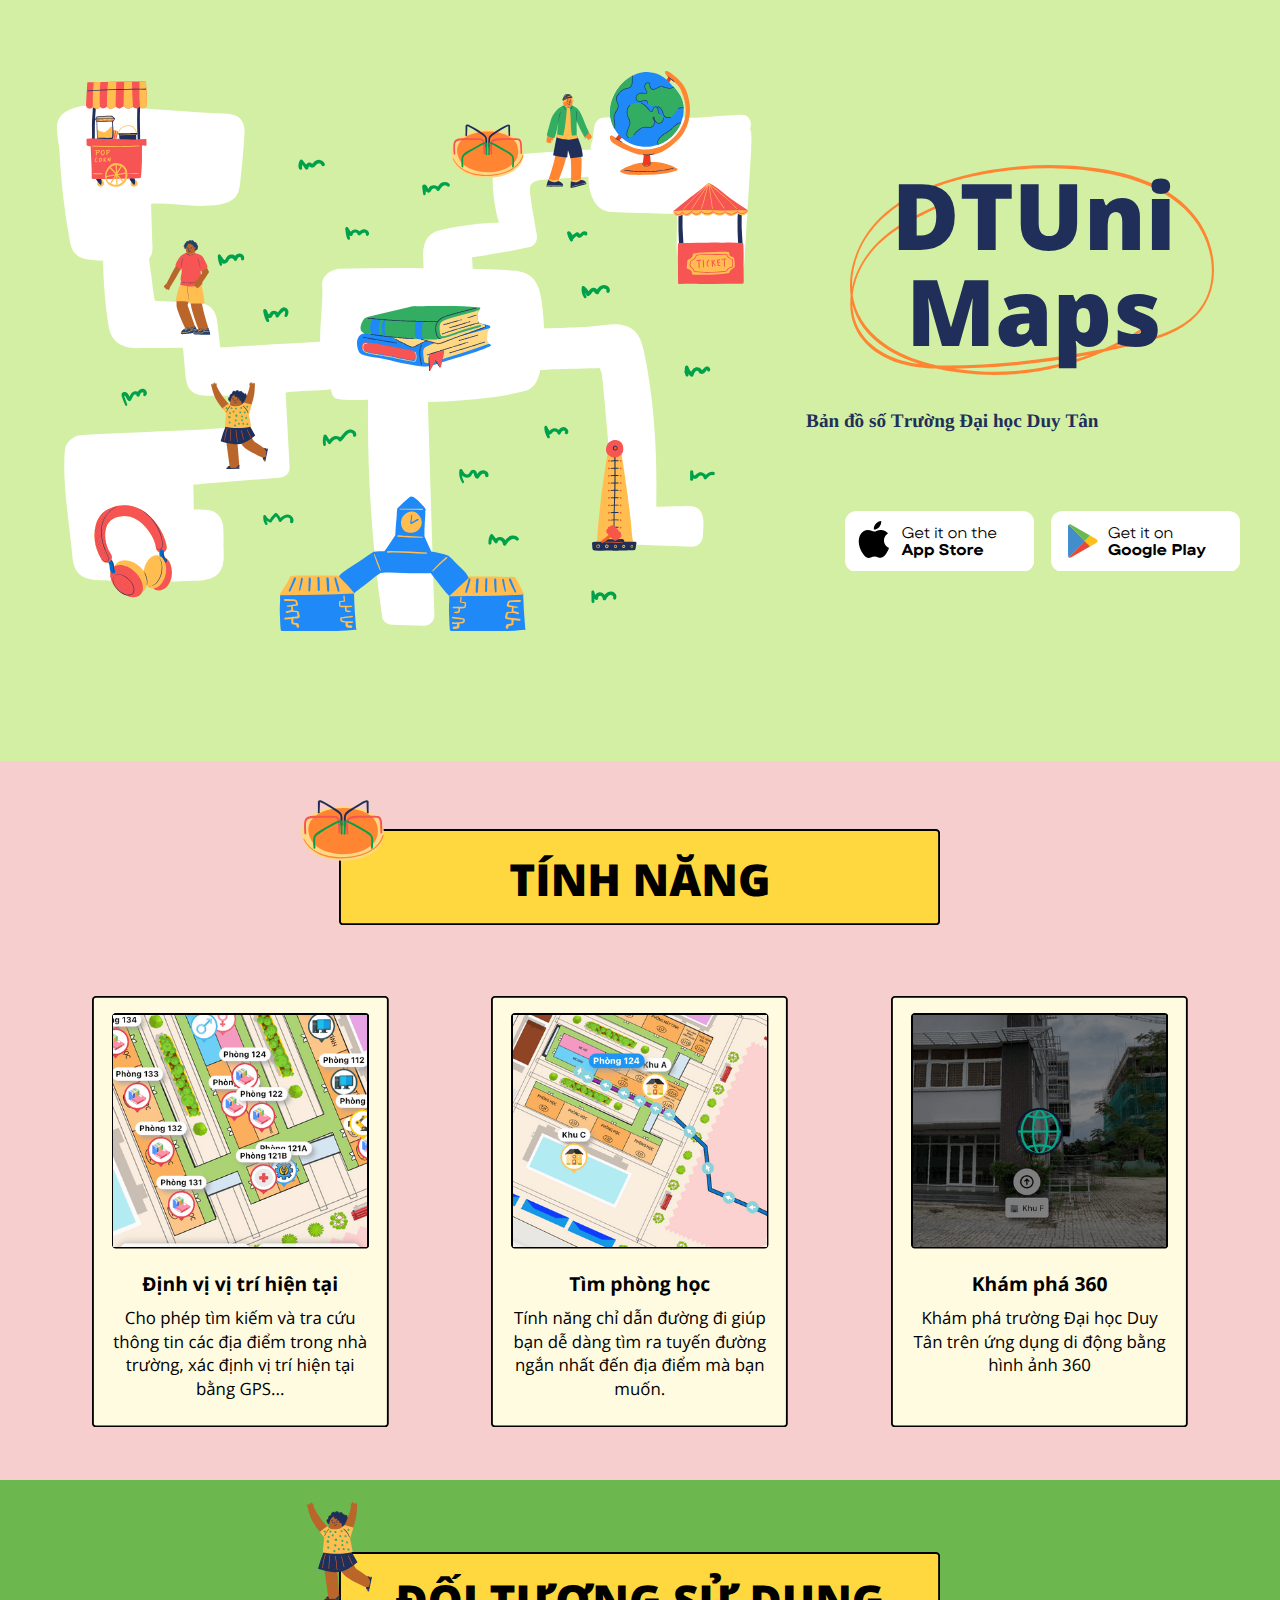
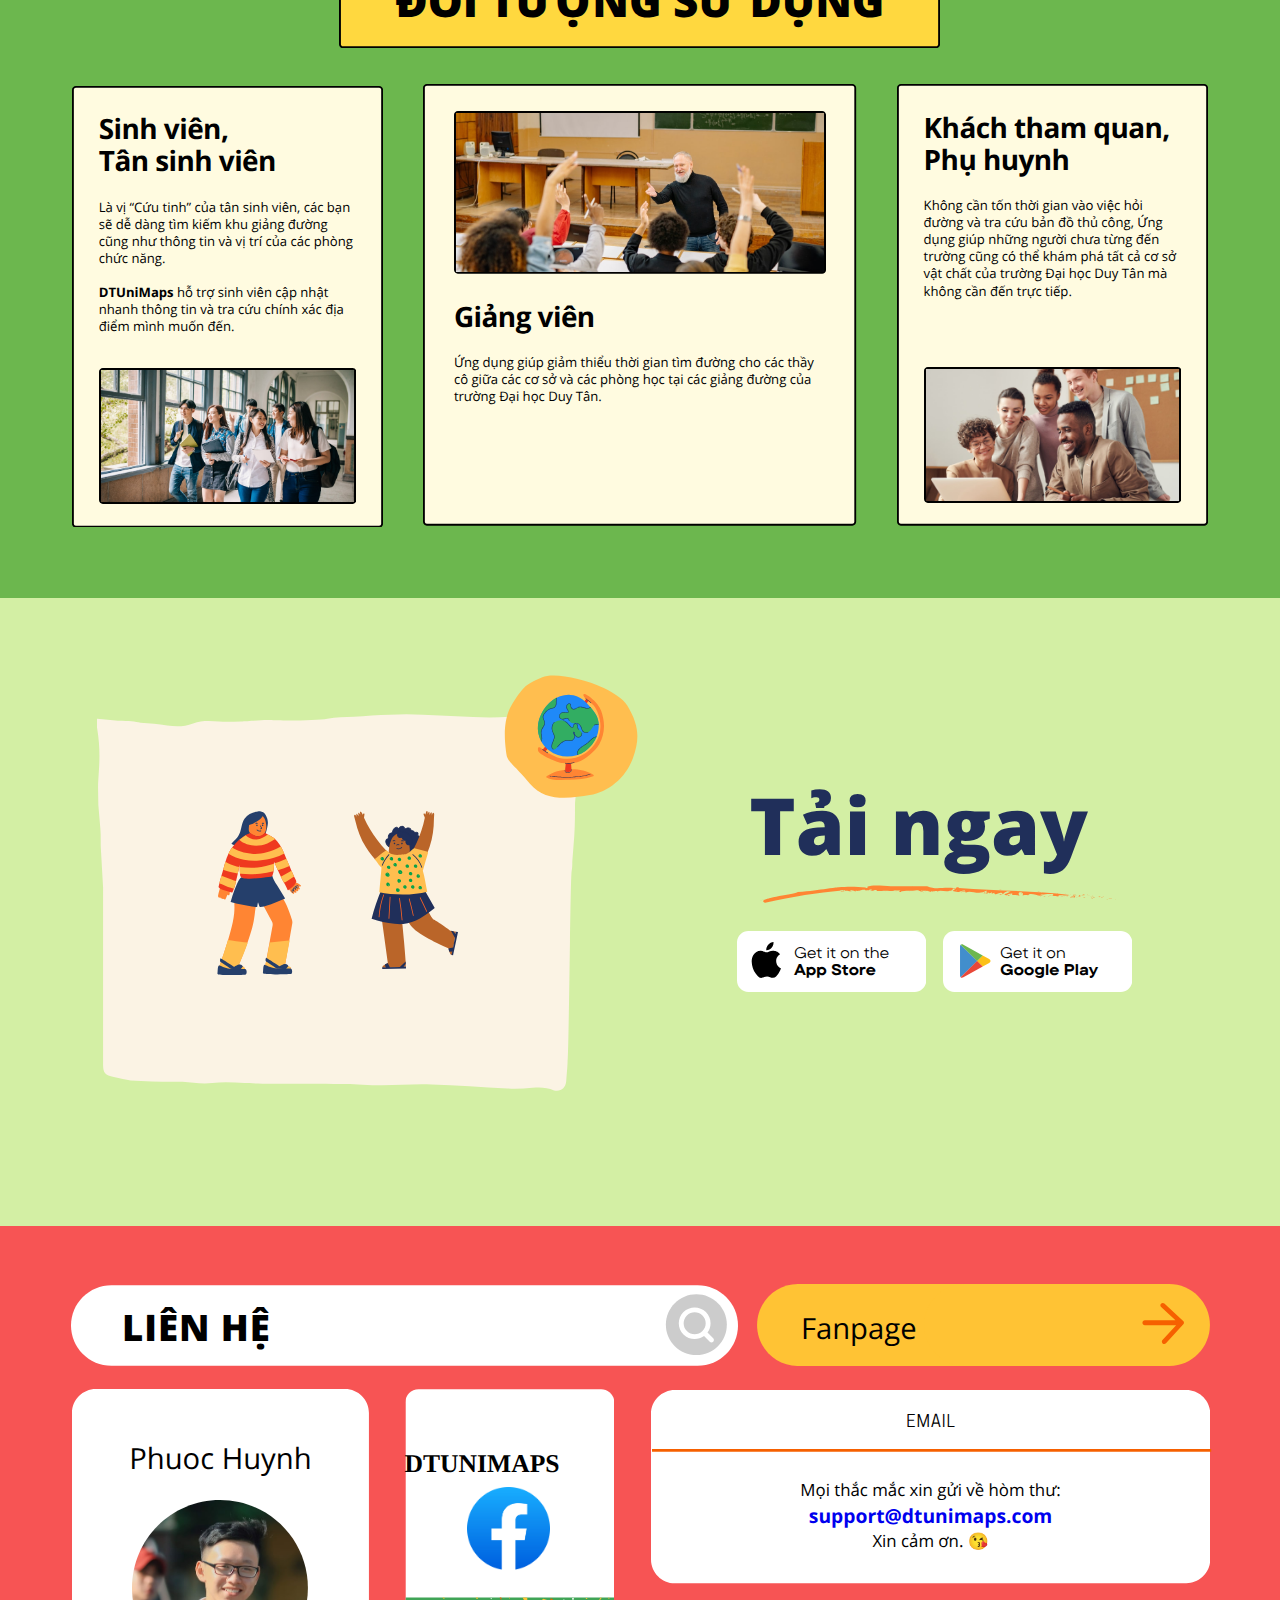
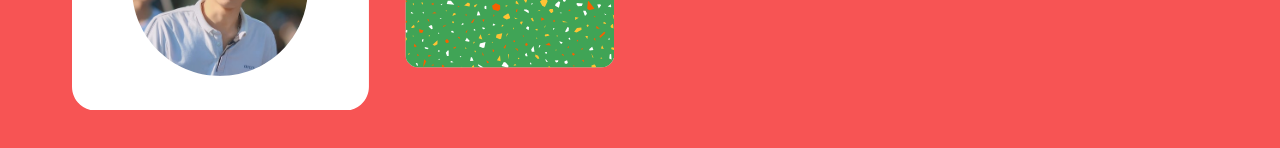
==== commit f1d181f2: "update" ====
--- a/index.html
+++ b/index.html
@@ -1,20 +1,23 @@
 <!DOCTYPE html>
-<html lang="en">
+<html lang="vi">
   <head>
     <base href="/" />
     <meta http-equiv="Content-Type" content="text/html; charset=utf-8" />
-    <meta name="viewport" content="width=device-width, initial-scale=1.0" />
+    <meta name="viewport" content="width=device-width,initial-scale=1" />
     <title>DTUniMaps - Bản đồ số Đại học Duy Tân</title>
-    <meta name="description" content="" />
+    <meta
+      name="description"
+      content="DTUniMaps - Ứng dụng bản đồ số mô phỏng bản đồ trường Đại Học Duy Tân - Đà Nẵng giúp sinh viên và giảng viên tìm kiếm và dẫn đường dễ dàng đến các cơ sở trường"
+    />
     <link
       rel="icon"
-      href="430df173203217e957785895de808a54.png"
+      href="icons/430df173203217e957785895de808a54.png"
       type="image/png"
       sizes="16x16"
     />
     <link
       rel="icon"
-      href="5c3199be7839b06fe65e67fbe2d418ee.png"
+      href="icons/5c3199be7839b06fe65e67fbe2d418ee.png"
       type="image/png"
       sizes="32x32"
     />
@@ -23,7727 +26,57 @@
       href="926e4524987a1cc924ceb933d1eae5f4.png"
       sizes="180x180"
     />
-    <style>
-      html {
-        font-size: 1vw;
-        -webkit-text-size-adjust: 100%;
-        scroll-behavior: smooth;
-      }
-      body,
-      html,
-      p,
-      ul,
-      ol,
-      li {
-        margin: 0;
-        padding: 0;
-        font-synthesis: none;
-        font-kerning: none;
-        font-variant-ligatures: none;
-        font-feature-settings: "kern" 0, "calt" 0, "liga" 0, "clig" 0, "dlig" 0,
-          "hlig" 0;
-        font-family: unset;
-        -webkit-font-smoothing: subpixel-antialiased;
-        -moz-osx-font-smoothing: grayscale;
-        text-rendering: geometricprecision;
-        white-space: normal;
-      }
-      li {
-        text-align: unset;
-      }
-      a {
-        text-decoration: none;
-      }
-      @font-face {
-        font-family: YALBs0kBfmE-0;
-        font-display: swap;
-        src: url(fonts/b74499867ba6732cd5bec1de52143c6e.woff2);
-        font-weight: 400;
-        font-style: normal;
-      }
-      @font-face {
-        font-family: YALBs0kBfmE-0;
-        font-display: swap;
-        src: url(fonts/87a38abaecd993dc7f78a6b1a731e5c9.woff2);
-        font-weight: 700;
-        font-style: normal;
-      }
-      @font-face {
-        font-family: YALBs0kBfmE-0;
-        font-display: swap;
-        src: url(fonts/b74499867ba6732cd5bec1de52143c6e.woff2);
-        font-weight: 400;
-        font-style: italic;
-      }
-      @font-face {
-        font-family: YALBs0kBfmE-0;
-        font-display: swap;
-        src: url(fonts/87a38abaecd993dc7f78a6b1a731e5c9.woff2);
-        font-weight: 700;
-        font-style: italic;
-      }
-      @font-face {
-        font-family: YALBs0kBfmE-0;
-        font-display: swap;
-        src: url(fonts/b74499867ba6732cd5bec1de52143c6e.woff2);
-        font-weight: 100;
-        font-style: normal;
-      }
-      @font-face {
-        font-family: YALBs0kBfmE-0;
-        font-display: swap;
-        src: url(fonts/b74499867ba6732cd5bec1de52143c6e.woff2);
-        font-weight: 100;
-        font-style: italic;
-      }
-      @font-face {
-        font-family: YALBs0kBfmE-0;
-        font-display: swap;
-        src: url(fonts/b74499867ba6732cd5bec1de52143c6e.woff2);
-        font-weight: 200;
-        font-style: normal;
-      }
-      @font-face {
-        font-family: YALBs0kBfmE-0;
-        font-display: swap;
-        src: url(fonts/b74499867ba6732cd5bec1de52143c6e.woff2);
-        font-weight: 200;
-        font-style: italic;
-      }
-      @font-face {
-        font-family: YALBs0kBfmE-0;
-        font-display: swap;
-        src: url(fonts/b74499867ba6732cd5bec1de52143c6e.woff2);
-        font-weight: 300;
-        font-style: normal;
-      }
-      @font-face {
-        font-family: YALBs0kBfmE-0;
-        font-display: swap;
-        src: url(fonts/b74499867ba6732cd5bec1de52143c6e.woff2);
-        font-weight: 300;
-        font-style: italic;
-      }
-      @font-face {
-        font-family: YALBs0kBfmE-0;
-        font-display: swap;
-        src: url(fonts/b74499867ba6732cd5bec1de52143c6e.woff2);
-        font-weight: 500;
-        font-style: normal;
-      }
-      @font-face {
-        font-family: YALBs0kBfmE-0;
-        font-display: swap;
-        src: url(fonts/b74499867ba6732cd5bec1de52143c6e.woff2);
-        font-weight: 500;
-        font-style: italic;
-      }
-      @font-face {
-        font-family: YALBs0kBfmE-0;
-        font-display: swap;
-        src: url(fonts/87a38abaecd993dc7f78a6b1a731e5c9.woff2);
-        font-weight: 600;
-        font-style: normal;
-      }
-      @font-face {
-        font-family: YALBs0kBfmE-0;
-        font-display: swap;
-        src: url(fonts/87a38abaecd993dc7f78a6b1a731e5c9.woff2);
-        font-weight: 600;
-        font-style: italic;
-      }
-      @font-face {
-        font-family: YALBs0kBfmE-0;
-        font-display: swap;
-        src: url(fonts/87a38abaecd993dc7f78a6b1a731e5c9.woff2);
-        font-weight: 800;
-        font-style: normal;
-      }
-      @font-face {
-        font-family: YALBs0kBfmE-0;
-        font-display: swap;
-        src: url(fonts/87a38abaecd993dc7f78a6b1a731e5c9.woff2);
-        font-weight: 800;
-        font-style: italic;
-      }
-      @font-face {
-        font-family: YALBs0kBfmE-0;
-        font-display: swap;
-        src: url(fonts/87a38abaecd993dc7f78a6b1a731e5c9.woff2);
-        font-weight: 900;
-        font-style: normal;
-      }
-      @font-face {
-        font-family: YALBs0kBfmE-0;
-        font-display: swap;
-        src: url(fonts/87a38abaecd993dc7f78a6b1a731e5c9.woff2);
-        font-weight: 900;
-        font-style: italic;
-      }
-      @font-face {
-        font-family: YAEblGlbZeY-0;
-        font-display: swap;
-        src: url(fonts/2525c111340d4e1b84b0549a0644d302.woff2);
-        font-weight: 400;
-        font-style: normal;
-      }
-      @font-face {
-        font-family: YAEblGlbZeY-0;
-        font-display: swap;
-        src: url(fonts/2525c111340d4e1b84b0549a0644d302.woff2);
-        font-weight: 700;
-        font-style: normal;
-      }
-      @font-face {
-        font-family: YAEblGlbZeY-0;
-        font-display: swap;
-        src: url(fonts/2525c111340d4e1b84b0549a0644d302.woff2);
-        font-weight: 400;
-        font-style: italic;
-      }
-      @font-face {
-        font-family: YAEblGlbZeY-0;
-        font-display: swap;
-        src: url(fonts/2525c111340d4e1b84b0549a0644d302.woff2);
-        font-weight: 700;
-        font-style: italic;
-      }
-      @font-face {
-        font-family: YAEblGlbZeY-0;
-        font-display: swap;
-        src: url(fonts/2525c111340d4e1b84b0549a0644d302.woff2);
-        font-weight: 100;
-        font-style: normal;
-      }
-      @font-face {
-        font-family: YAEblGlbZeY-0;
-        font-display: swap;
-        src: url(fonts/2525c111340d4e1b84b0549a0644d302.woff2);
-        font-weight: 100;
-        font-style: italic;
-      }
-      @font-face {
-        font-family: YAEblGlbZeY-0;
-        font-display: swap;
-        src: url(fonts/2525c111340d4e1b84b0549a0644d302.woff2);
-        font-weight: 200;
-        font-style: normal;
-      }
-      @font-face {
-        font-family: YAEblGlbZeY-0;
-        font-display: swap;
-        src: url(fonts/2525c111340d4e1b84b0549a0644d302.woff2);
-        font-weight: 200;
-        font-style: italic;
-      }
-      @font-face {
-        font-family: YAEblGlbZeY-0;
-        font-display: swap;
-        src: url(fonts/2525c111340d4e1b84b0549a0644d302.woff2);
-        font-weight: 300;
-        font-style: normal;
-      }
-      @font-face {
-        font-family: YAEblGlbZeY-0;
-        font-display: swap;
-        src: url(fonts/2525c111340d4e1b84b0549a0644d302.woff2);
-        font-weight: 300;
-        font-style: italic;
-      }
-      @font-face {
-        font-family: YAEblGlbZeY-0;
-        font-display: swap;
-        src: url(fonts/2525c111340d4e1b84b0549a0644d302.woff2);
-        font-weight: 500;
-        font-style: normal;
-      }
-      @font-face {
-        font-family: YAEblGlbZeY-0;
-        font-display: swap;
-        src: url(fonts/2525c111340d4e1b84b0549a0644d302.woff2);
-        font-weight: 500;
-        font-style: italic;
-      }
-      @font-face {
-        font-family: YAEblGlbZeY-0;
-        font-display: swap;
-        src: url(fonts/2525c111340d4e1b84b0549a0644d302.woff2);
-        font-weight: 600;
-        font-style: normal;
-      }
-      @font-face {
-        font-family: YAEblGlbZeY-0;
-        font-display: swap;
-        src: url(fonts/2525c111340d4e1b84b0549a0644d302.woff2);
-        font-weight: 600;
-        font-style: italic;
-      }
-      @font-face {
-        font-family: YAEblGlbZeY-0;
-        font-display: swap;
-        src: url(fonts/2525c111340d4e1b84b0549a0644d302.woff2);
-        font-weight: 800;
-        font-style: normal;
-      }
-      @font-face {
-        font-family: YAEblGlbZeY-0;
-        font-display: swap;
-        src: url(fonts/2525c111340d4e1b84b0549a0644d302.woff2);
-        font-weight: 800;
-        font-style: italic;
-      }
-      @font-face {
-        font-family: YAEblGlbZeY-0;
-        font-display: swap;
-        src: url(fonts/2525c111340d4e1b84b0549a0644d302.woff2);
-        font-weight: 900;
-        font-style: normal;
-      }
-      @font-face {
-        font-family: YAEblGlbZeY-0;
-        font-display: swap;
-        src: url(fonts/2525c111340d4e1b84b0549a0644d302.woff2);
-        font-weight: 900;
-        font-style: italic;
-      }
-      @font-face {
-        font-family: YAEnXHTFXhg-0;
-        font-display: swap;
-        src: url(fonts/fcd349140b0dbb75604bd51fdc02e2e8.woff2);
-        font-weight: 400;
-        font-style: normal;
-      }
-      @font-face {
-        font-family: YAEnXHTFXhg-0;
-        font-display: swap;
-        src: url(fonts/9c2c6aa6700c787262c247c3d2dfbde9.woff2);
-        font-weight: 700;
-        font-style: normal;
-      }
-      @font-face {
-        font-family: YAEnXHTFXhg-0;
-        font-display: swap;
-        src: url(fonts/9bbf2fffa99d94b7e27016415f17c7ec.woff2);
-        font-weight: 400;
-        font-style: italic;
-      }
-      @font-face {
-        font-family: YAEnXHTFXhg-0;
-        font-display: swap;
-        src: url(fonts/5f24b9e22c07041c173bb31969997c11.woff2);
-        font-weight: 700;
-        font-style: italic;
-      }
-      @font-face {
-        font-family: YAEnXHTFXhg-0;
-        font-display: swap;
-        src: url(fonts/fcd349140b0dbb75604bd51fdc02e2e8.woff2);
-        font-weight: 100;
-        font-style: normal;
-      }
-      @font-face {
-        font-family: YAEnXHTFXhg-0;
-        font-display: swap;
-        src: url(fonts/9bbf2fffa99d94b7e27016415f17c7ec.woff2);
-        font-weight: 100;
-        font-style: italic;
-      }
-      @font-face {
-        font-family: YAEnXHTFXhg-0;
-        font-display: swap;
-        src: url(fonts/fcd349140b0dbb75604bd51fdc02e2e8.woff2);
-        font-weight: 200;
-        font-style: normal;
-      }
-      @font-face {
-        font-family: YAEnXHTFXhg-0;
-        font-display: swap;
-        src: url(fonts/9bbf2fffa99d94b7e27016415f17c7ec.woff2);
-        font-weight: 200;
-        font-style: italic;
-      }
-      @font-face {
-        font-family: YAEnXHTFXhg-0;
-        font-display: swap;
-        src: url(fonts/fcd349140b0dbb75604bd51fdc02e2e8.woff2);
-        font-weight: 300;
-        font-style: normal;
-      }
-      @font-face {
-        font-family: YAEnXHTFXhg-0;
-        font-display: swap;
-        src: url(fonts/9bbf2fffa99d94b7e27016415f17c7ec.woff2);
-        font-weight: 300;
-        font-style: italic;
-      }
-      @font-face {
-        font-family: YAEnXHTFXhg-0;
-        font-display: swap;
-        src: url(fonts/fcd349140b0dbb75604bd51fdc02e2e8.woff2);
-        font-weight: 500;
-        font-style: normal;
-      }
-      @font-face {
-        font-family: YAEnXHTFXhg-0;
-        font-display: swap;
-        src: url(fonts/9bbf2fffa99d94b7e27016415f17c7ec.woff2);
-        font-weight: 500;
-        font-style: italic;
-      }
-      @font-face {
-        font-family: YAEnXHTFXhg-0;
-        font-display: swap;
-        src: url(fonts/9c2c6aa6700c787262c247c3d2dfbde9.woff2);
-        font-weight: 600;
-        font-style: normal;
-      }
-      @font-face {
-        font-family: YAEnXHTFXhg-0;
-        font-display: swap;
-        src: url(fonts/5f24b9e22c07041c173bb31969997c11.woff2);
-        font-weight: 600;
-        font-style: italic;
-      }
-      @font-face {
-        font-family: YAEnXHTFXhg-0;
-        font-display: swap;
-        src: url(fonts/9c2c6aa6700c787262c247c3d2dfbde9.woff2);
-        font-weight: 800;
-        font-style: normal;
-      }
-      @font-face {
-        font-family: YAEnXHTFXhg-0;
-        font-display: swap;
-        src: url(fonts/5f24b9e22c07041c173bb31969997c11.woff2);
-        font-weight: 800;
-        font-style: italic;
-      }
-      @font-face {
-        font-family: YAEnXHTFXhg-0;
-        font-display: swap;
-        src: url(fonts/9c2c6aa6700c787262c247c3d2dfbde9.woff2);
-        font-weight: 900;
-        font-style: normal;
-      }
-      @font-face {
-        font-family: YAEnXHTFXhg-0;
-        font-display: swap;
-        src: url(fonts/5f24b9e22c07041c173bb31969997c11.woff2);
-        font-weight: 900;
-        font-style: italic;
-      }
-      @font-face {
-        font-family: YACgEZMTYFE-0;
-        font-display: swap;
-        src: url(fonts/bdb33d8d6c1b6cb5890a98085b584f11.woff2);
-        font-weight: 400;
-        font-style: normal;
-      }
-      @font-face {
-        font-family: YACgEZMTYFE-0;
-        font-display: swap;
-        src: url(fonts/f24a0a99ae2ec37d48e5c7e1d6b27d05.woff2);
-        font-weight: 700;
-        font-style: normal;
-      }
-      @font-face {
-        font-family: YACgEZMTYFE-0;
-        font-display: swap;
-        src: url(fonts/bdb33d8d6c1b6cb5890a98085b584f11.woff2);
-        font-weight: 400;
-        font-style: italic;
-      }
-      @font-face {
-        font-family: YACgEZMTYFE-0;
-        font-display: swap;
-        src: url(fonts/f24a0a99ae2ec37d48e5c7e1d6b27d05.woff2);
-        font-weight: 700;
-        font-style: italic;
-      }
-      @font-face {
-        font-family: YACgEZMTYFE-0;
-        font-display: swap;
-        src: url(fonts/bdb33d8d6c1b6cb5890a98085b584f11.woff2);
-        font-weight: 100;
-        font-style: normal;
-      }
-      @font-face {
-        font-family: YACgEZMTYFE-0;
-        font-display: swap;
-        src: url(fonts/bdb33d8d6c1b6cb5890a98085b584f11.woff2);
-        font-weight: 100;
-        font-style: italic;
-      }
-      @font-face {
-        font-family: YACgEZMTYFE-0;
-        font-display: swap;
-        src: url(fonts/bdb33d8d6c1b6cb5890a98085b584f11.woff2);
-        font-weight: 200;
-        font-style: normal;
-      }
-      @font-face {
-        font-family: YACgEZMTYFE-0;
-        font-display: swap;
-        src: url(fonts/bdb33d8d6c1b6cb5890a98085b584f11.woff2);
-        font-weight: 200;
-        font-style: italic;
-      }
-      @font-face {
-        font-family: YACgEZMTYFE-0;
-        font-display: swap;
-        src: url(fonts/bdb33d8d6c1b6cb5890a98085b584f11.woff2);
-        font-weight: 300;
-        font-style: normal;
-      }
-      @font-face {
-        font-family: YACgEZMTYFE-0;
-        font-display: swap;
-        src: url(fonts/bdb33d8d6c1b6cb5890a98085b584f11.woff2);
-        font-weight: 300;
-        font-style: italic;
-      }
-      @font-face {
-        font-family: YACgEZMTYFE-0;
-        font-display: swap;
-        src: url(fonts/bdb33d8d6c1b6cb5890a98085b584f11.woff2);
-        font-weight: 500;
-        font-style: normal;
-      }
-      @font-face {
-        font-family: YACgEZMTYFE-0;
-        font-display: swap;
-        src: url(fonts/bdb33d8d6c1b6cb5890a98085b584f11.woff2);
-        font-weight: 500;
-        font-style: italic;
-      }
-      @font-face {
-        font-family: YACgEZMTYFE-0;
-        font-display: swap;
-        src: url(fonts/f24a0a99ae2ec37d48e5c7e1d6b27d05.woff2);
-        font-weight: 600;
-        font-style: normal;
-      }
-      @font-face {
-        font-family: YACgEZMTYFE-0;
-        font-display: swap;
-        src: url(fonts/f24a0a99ae2ec37d48e5c7e1d6b27d05.woff2);
-        font-weight: 600;
-        font-style: italic;
-      }
-      @font-face {
-        font-family: YACgEZMTYFE-0;
-        font-display: swap;
-        src: url(fonts/f24a0a99ae2ec37d48e5c7e1d6b27d05.woff2);
-        font-weight: 800;
-        font-style: normal;
-      }
-      @font-face {
-        font-family: YACgEZMTYFE-0;
-        font-display: swap;
-        src: url(fonts/f24a0a99ae2ec37d48e5c7e1d6b27d05.woff2);
-        font-weight: 800;
-        font-style: italic;
-      }
-      @font-face {
-        font-family: YACgEZMTYFE-0;
-        font-display: swap;
-        src: url(fonts/f24a0a99ae2ec37d48e5c7e1d6b27d05.woff2);
-        font-weight: 900;
-        font-style: normal;
-      }
-      @font-face {
-        font-family: YACgEZMTYFE-0;
-        font-display: swap;
-        src: url(fonts/f24a0a99ae2ec37d48e5c7e1d6b27d05.woff2);
-        font-weight: 900;
-        font-style: italic;
-      }
-      @font-face {
-        font-family: YACgEZ1cb1Q-0;
-        font-display: swap;
-        src: url(fonts/f8f199f09526f79e87644ed227e0f651.woff2);
-        font-weight: 400;
-        font-style: normal;
-      }
-      @font-face {
-        font-family: YACgEZ1cb1Q-0;
-        font-display: swap;
-        src: url(fonts/98c4d2c0223fc8474641c77f923528e9.woff2);
-        font-weight: 700;
-        font-style: normal;
-      }
-      @font-face {
-        font-family: YACgEZ1cb1Q-0;
-        font-display: swap;
-        src: url(fonts/d257a7100844bc3f98c9021168b6249e.woff2);
-        font-weight: 400;
-        font-style: italic;
-      }
-      @font-face {
-        font-family: YACgEZ1cb1Q-0;
-        font-display: swap;
-        src: url(fonts/1060345c54d396e76d73f1da7ee200bd.woff2);
-        font-weight: 700;
-        font-style: italic;
-      }
-      @font-face {
-        font-family: YACgEZ1cb1Q-0;
-        font-display: swap;
-        src: url(fonts/f8f199f09526f79e87644ed227e0f651.woff2);
-        font-weight: 100;
-        font-style: normal;
-      }
-      @font-face {
-        font-family: YACgEZ1cb1Q-0;
-        font-display: swap;
-        src: url(fonts/d257a7100844bc3f98c9021168b6249e.woff2);
-        font-weight: 100;
-        font-style: italic;
-      }
-      @font-face {
-        font-family: YACgEZ1cb1Q-0;
-        font-display: swap;
-        src: url(fonts/f8f199f09526f79e87644ed227e0f651.woff2);
-        font-weight: 200;
-        font-style: normal;
-      }
-      @font-face {
-        font-family: YACgEZ1cb1Q-0;
-        font-display: swap;
-        src: url(fonts/d257a7100844bc3f98c9021168b6249e.woff2);
-        font-weight: 200;
-        font-style: italic;
-      }
-      @font-face {
-        font-family: YACgEZ1cb1Q-0;
-        font-display: swap;
-        src: url(fonts/f8f199f09526f79e87644ed227e0f651.woff2);
-        font-weight: 300;
-        font-style: normal;
-      }
-      @font-face {
-        font-family: YACgEZ1cb1Q-0;
-        font-display: swap;
-        src: url(fonts/d257a7100844bc3f98c9021168b6249e.woff2);
-        font-weight: 300;
-        font-style: italic;
-      }
-      @font-face {
-        font-family: YACgEZ1cb1Q-0;
-        font-display: swap;
-        src: url(fonts/f8f199f09526f79e87644ed227e0f651.woff2);
-        font-weight: 500;
-        font-style: normal;
-      }
-      @font-face {
-        font-family: YACgEZ1cb1Q-0;
-        font-display: swap;
-        src: url(fonts/d257a7100844bc3f98c9021168b6249e.woff2);
-        font-weight: 500;
-        font-style: italic;
-      }
-      @font-face {
-        font-family: YACgEZ1cb1Q-0;
-        font-display: swap;
-        src: url(fonts/98c4d2c0223fc8474641c77f923528e9.woff2);
-        font-weight: 600;
-        font-style: normal;
-      }
-      @font-face {
-        font-family: YACgEZ1cb1Q-0;
-        font-display: swap;
-        src: url(fonts/1060345c54d396e76d73f1da7ee200bd.woff2);
-        font-weight: 600;
-        font-style: italic;
-      }
-      @font-face {
-        font-family: YACgEZ1cb1Q-0;
-        font-display: swap;
-        src: url(fonts/98c4d2c0223fc8474641c77f923528e9.woff2);
-        font-weight: 800;
-        font-style: normal;
-      }
-      @font-face {
-        font-family: YACgEZ1cb1Q-0;
-        font-display: swap;
-        src: url(fonts/1060345c54d396e76d73f1da7ee200bd.woff2);
-        font-weight: 800;
-        font-style: italic;
-      }
-      @font-face {
-        font-family: YACgEZ1cb1Q-0;
-        font-display: swap;
-        src: url(fonts/98c4d2c0223fc8474641c77f923528e9.woff2);
-        font-weight: 900;
-        font-style: normal;
-      }
-      @font-face {
-        font-family: YACgEZ1cb1Q-0;
-        font-display: swap;
-        src: url(fonts/1060345c54d396e76d73f1da7ee200bd.woff2);
-        font-weight: 900;
-        font-style: italic;
-      }
-      @media screen and (max-width: 375px) {
-        #QiOITk70xAVekH2v {
-          z-index: 0;
-          position: relative;
-          grid-area: 3 / 2 / 53 / 41;
-        }
-        #NpF7vKEwppa2H7ti {
-          z-index: 30;
-          position: relative;
-          grid-area: 4 / 3 / 13 / 5;
-        }
-        #JngguktTaLPEUQ1b {
-          z-index: 15;
-          position: relative;
-          grid-area: 18 / 8 / 25 / 12;
-        }
-        #kOfp5wl31PNsNdu3 {
-          z-index: 18;
-          position: relative;
-          grid-area: 37 / 4 / 52 / 9;
-        }
-        #JfJhqwUn1u3vO0z3 {
-          z-index: 10;
-          position: relative;
-          grid-area: 33 / 6 / 41 / 11;
-        }
-        #t9B4hR9Od2ACMUdF {
-          font-size: max(
-            0px,
-            calc((91.46666667rem * 5.47630149 / 343) - 0.5px)
-          );
-        }
-        #sfqhgM09afU1ytLl {
-          transform: translateX(0);
-          margin-top: 0;
-          margin-bottom: calc(
-            max(0px, calc(91.46666667rem * 5.47630149 / 343)) * -0.1
-          );
-        }
-        #NPZy0OUcbVVmw4OI {
-          z-index: 11;
-          position: relative;
-          grid-area: 34 / 7 / 38 / 10;
-        }
-        #aiqAEwIsgHUgmd6V {
-          z-index: 16;
-          position: relative;
-          grid-area: 29 / 13 / 40 / 14;
-        }
-        #dpcupxDKM7ubKM54 {
-          z-index: 12;
-          position: relative;
-          grid-area: 6 / 17 / 15 / 22;
-        }
-        #sBTRUez7WDtafOo3 {
-          z-index: 14;
-          position: relative;
-          grid-area: 5 / 23 / 14 / 24;
-        }
-        #eU4O9DFv6KfQvegm {
-          z-index: 4;
-          position: relative;
-          grid-area: 19 / 16 / 23 / 20;
-        }
-        #GYP2fOg12uPPD0hs {
-          font-size: max(
-            0px,
-            calc((91.46666667rem * 5.47630149 / 343) - 0.5px)
-          );
-        }
-        #tX09H24FD12XlgrN {
-          transform: translateX(0);
-          margin-top: 0;
-          margin-bottom: calc(
-            max(0px, calc(91.46666667rem * 5.47630149 / 343)) * -0.1
-          );
-        }
-        #j9kyoDpSY5G7LX3S {
-          z-index: 5;
-          position: relative;
-          grid-area: 20 / 18 / 22 / 19;
-        }
-        #L6cnWnJ2yZ3Lo7cd {
-          z-index: 2;
-          position: relative;
-          grid-area: 24 / 15 / 26 / 21;
-        }
-        #KqrOzZZ4KzNXdm4H {
-          z-index: 13;
-          position: relative;
-          grid-area: 32 / 25 / 51 / 27;
-        }
-        #nQYiq2ni2jvcBOLP {
-          z-index: 7;
-          position: relative;
-          grid-area: 7 / 30 / 10 / 34;
-        }
-        #B9DPNxMyoAUC3cov {
-          font-size: max(
-            0px,
-            calc((91.46666667rem * 5.47630149 / 343) - 0.5px)
-          );
-        }
-        #KVxc1AyWDdIyCd8M {
-          transform: translateX(0);
-          margin-top: 0;
-          margin-bottom: calc(
-            max(0px, calc(91.46666667rem * 5.47630149 / 343)) * -0.1
-          );
-        }
-        #QnlfH4qsgMeS3j9y {
-          z-index: 8;
-          position: relative;
-          grid-area: 8 / 31 / 9 / 33;
-        }
-        #aKZCn4WkVBbVJvyA {
-          z-index: 21;
-          position: relative;
-          grid-area: 12 / 28 / 21 / 37;
-        }
-        #t3EUdaUfJtTLDTgg {
-          z-index: 28;
-          position: relative;
-          grid-area: 39 / 39 / 45 / 40;
-        }
-        #ZzbyE95bQBup1Tv6 {
-          z-index: 1;
-          position: relative;
-          grid-area: 2 / 26 / 11 / 29;
-        }
-        #M5Wt2huNq64L7dqm {
-          font-size: max(
-            0px,
-            calc((91.46666667rem * 5.13404227 / 343) - 0.5px)
-          );
-        }
-        #ufG4ga0InCMJUAvc {
-          transform: translateX(0);
-          margin-top: calc(
-            max(0px, calc(91.46666667rem * 5.13404227 / 343)) * -0.1
-          );
-          margin-bottom: calc(
-            max(0px, calc(91.46666667rem * 5.13404227 / 343)) * -0.1
-          );
-        }
-        #ylPlzvEVuYZvWHq7 {
-          z-index: 20;
-          position: relative;
-          grid-area: 30 / 32 / 31 / 53;
-        }
-        #u0S08jwePRrtVska {
-          font-size: max(
-            0px,
-            calc((91.46666667rem * 25.66998034 / 343) - 0.5px)
-          );
-        }
-        #ahRiMR1QKgIGyIP9 {
-          font-size: max(
-            0px,
-            calc((91.46666667rem * 25.66998034 / 343) - 0.5px)
-          );
-        }
-        #AjQg78ejdhJSwdt5 {
-          transform: translateX(0);
-          margin-top: calc(
-            max(0px, calc(91.46666667rem * 25.66998034 / 343)) * 0.2
-          );
-          margin-bottom: calc(
-            max(0px, calc(91.46666667rem * 25.66998034 / 343)) * 0.2
-          );
-        }
-        #ZWj5I2NMpVxYLtW0 {
-          z-index: 19;
-          position: relative;
-          grid-area: 17 / 35 / 27 / 49;
-        }
-        #dPBHbSDQNoEVLky0 {
-          z-index: 27;
-          position: relative;
-          grid-area: 36 / 36 / 50 / 44;
-        }
-        #L0DTNMgZBS9vx2y8 {
-          font-size: max(
-            0px,
-            calc((91.46666667rem * 4.44949817 / 343) - 0.5px)
-          );
-        }
-        #MujHuT8hVeWzWTnQ {
-          font-size: max(
-            0px,
-            calc((91.46666667rem * 4.44949817 / 343) - 0.5px)
-          );
-        }
-        #WHEyl8S3GfzNNvTN {
-          transform: translateX(0);
-          margin-top: 0;
-          margin-bottom: calc(
-            max(0px, calc(91.46666667rem * 4.44949817 / 343)) * 0.05
-          );
-        }
-        #INgIsxr6R9PcaPHG {
-          z-index: 29;
-          position: relative;
-          grid-area: 43 / 42 / 48 / 43;
-        }
-        #t9HxOF4K5wREEBpH {
-          z-index: 17;
-          position: relative;
-          grid-area: 16 / 38 / 28 / 50;
-        }
-        #nvqrypd5YMgTYMJR {
-          z-index: 23;
-          position: relative;
-          grid-area: 35 / 45 / 49 / 52;
-        }
-        #qMdvjZcZHvffbtXe {
-          z-index: 24;
-          position: relative;
-          grid-area: 44 / 46 / 46 / 47;
-        }
-        #t5BhXzzjINEQVn0o {
-          font-size: max(
-            0px,
-            calc((91.46666667rem * 4.44949817 / 343) - 0.5px)
-          );
-        }
-        #xaeT4HcOIsvQrQ5J {
-          font-size: max(
-            0px,
-            calc((91.46666667rem * 4.44949817 / 343) - 0.5px)
-          );
-        }
-        #LVTKxLPlObs3PwJM {
-          transform: translateX(0);
-          margin-top: 0;
-          margin-bottom: calc(
-            max(0px, calc(91.46666667rem * 4.44949817 / 343)) * 0.05
-          );
-        }
-        #pXU21PJttopdniYD {
-          z-index: 25;
-          position: relative;
-          grid-area: 42 / 48 / 47 / 51;
-        }
-        #P2mqHKCzyJUMG3DK {
-          grid-template-columns: calc(min(100vw, 1366px) * 0.03644647) calc(
-              min(100vw, 1366px) * 0.05631164
-            ) calc(min(100vw, 1366px) * 0.00866886) calc(
-              min(100vw, 1366px) * 0.04320996
-            ) calc(min(100vw, 1366px) * 0.00555716) calc(
-              min(100vw, 1366px) * 0.00540866
-            ) calc(min(100vw, 1366px) * 0.0032028) calc(
-              min(100vw, 1366px) * 0.00283585
-            ) calc(min(100vw, 1366px) * 0.01133455) calc(
-              min(100vw, 1366px) * 0.00540866
-            ) calc(min(100vw, 1366px) * 0.01957906) 0 calc(
-              min(100vw, 1366px) * 0.04755405
-            ) calc(min(100vw, 1366px) * 0.07456083) calc(
-              min(100vw, 1366px) * 0.06437785
-            ) 0 calc(min(100vw, 1366px) * 0.00540866) calc(
-              min(100vw, 1366px) * 0.0173732
-            ) calc(min(100vw, 1366px) * 0.00540866) calc(
-              min(100vw, 1366px) * 0.01996057
-            ) calc(min(100vw, 1366px) * 0.03657607) calc(
-              min(100vw, 1366px) * 0.00911653
-            ) calc(min(100vw, 1366px) * 0.03936735) 0 calc(
-              min(100vw, 1366px) * 0.0138365
-            ) calc(min(100vw, 1366px) * 0.023142) calc(
-              min(100vw, 1366px) * 0.03093105
-            ) calc(min(100vw, 1366px) * 0.01351347) calc(
-              min(100vw, 1366px) * 0.00898885
-            ) calc(min(100vw, 1366px) * 0.00540866) calc(
-              min(100vw, 1366px) * 0.00430859
-            ) calc(min(100vw, 1366px) * 0.01306461) calc(
-              min(100vw, 1366px) * 0.00540866
-            ) calc(min(100vw, 1366px) * 0.00527122) calc(
-              min(100vw, 1366px) * 0.00461575
-            ) calc(min(100vw, 1366px) * 0.00385933) 0 calc(
-              min(100vw, 1366px) * 0.00547613
-            ) calc(min(100vw, 1366px) * 0.02324388) calc(
-              min(100vw, 1366px) * 0.00386553
-            ) calc(min(100vw, 1366px) * 0.00566543) calc(
-              min(100vw, 1366px) * 0.08499798
-            ) calc(min(100vw, 1366px) * 0.01260912) calc(
-              min(100vw, 1366px) * 0.01242536
-            ) calc(min(100vw, 1366px) * 0.01260912) calc(
-              min(100vw, 1366px) * 0.02255049
-            ) calc(min(100vw, 1366px) * 0.00695068) calc(
-              min(100vw, 1366px) * 0.07853333
-            ) 0 calc(min(100vw, 1366px) * 0.00646465) calc(
-              min(100vw, 1366px) * 0.01260912
-            ) calc(min(100vw, 1366px) * 0.02553656) calc(
-              min(100vw, 1366px) * 0.03644647
-            );
-          grid-template-rows: minmax(
-              calc(min(100vw, 1366px) * 0.0546697),
-              max-content
-            ) minmax(calc(min(100vw, 1366px) * 0.00639929), max-content) minmax(
-              calc(min(100vw, 1366px) * 0.00137672),
-              max-content
-            ) minmax(calc(min(100vw, 1366px) * 0.01156114), max-content) minmax(
-              calc(min(100vw, 1366px) * 0.02079126),
-              max-content
-            ) minmax(calc(min(100vw, 1366px) * 0.00433819), max-content) minmax(
-              calc(min(100vw, 1366px) * 0.00540866),
-              max-content
-            ) minmax(calc(min(100vw, 1366px) * 0.0173732), max-content) minmax(
-              calc(min(100vw, 1366px) * 0.00540866),
-              max-content
-            ) minmax(calc(min(100vw, 1366px) * 0.01439811), max-content) minmax(
-              calc(min(100vw, 1366px) * 0.00613308),
-              max-content
-            ) minmax(calc(min(100vw, 1366px) * 0.00459827), max-content) 0 0 minmax(
-              calc(min(100vw, 1366px) * 0.00305252),
-              max-content
-            ) minmax(calc(min(100vw, 1366px) * 0.01795023), max-content) minmax(
-              calc(min(100vw, 1366px) * 0.02284528),
-              max-content
-            ) minmax(calc(min(100vw, 1366px) * 0.02224678), max-content) minmax(
-              calc(min(100vw, 1366px) * 0.00540866),
-              max-content
-            ) minmax(calc(min(100vw, 1366px) * 0.0086866), max-content) minmax(
-              calc(min(100vw, 1366px) * 0.0086866),
-              max-content
-            ) minmax(calc(min(100vw, 1366px) * 0.00540866), max-content) minmax(
-              calc(min(100vw, 1366px) * 0.00472225),
-              max-content
-            ) minmax(calc(min(100vw, 1366px) * 0.02402048), max-content) minmax(
-              calc(min(100vw, 1366px) * 0.03019801),
-              max-content
-            ) minmax(calc(min(100vw, 1366px) * 0.00468367), max-content) minmax(
-              calc(min(100vw, 1366px) * 0.00044815),
-              max-content
-            ) minmax(calc(min(100vw, 1366px) * 0.00451528), max-content) minmax(
-              calc(min(100vw, 1366px) * 0.01199207),
-              max-content
-            ) minmax(calc(min(100vw, 1366px) * 0.01659479), max-content) 0 minmax(
-              calc(min(100vw, 1366px) * 0.01567339),
-              max-content
-            ) minmax(calc(min(100vw, 1366px) * 0.00540866), max-content) minmax(
-              calc(min(100vw, 1366px) * 0.01437921),
-              max-content
-            ) 0 minmax(calc(min(100vw, 1366px) * 0.00024736), max-content) minmax(
-              calc(min(100vw, 1366px) * 0.00274663),
-              max-content
-            ) minmax(calc(min(100vw, 1366px) * 0.00502957), max-content) minmax(
-              calc(min(100vw, 1366px) * 0.00037909),
-              max-content
-            ) 0 minmax(calc(min(100vw, 1366px) * 0.00035845), max-content) 0 minmax(
-              calc(min(100vw, 1366px) * 0.0011834),
-              max-content
-            ) minmax(calc(min(100vw, 1366px) * 0.02510682), max-content) 0 minmax(
-              calc(min(100vw, 1366px) * 0.0011834),
-              max-content
-            ) 0 minmax(calc(min(100vw, 1366px) * 0.0087611), max-content) 0 minmax(
-              calc(min(100vw, 1366px) * 0.01413908),
-              max-content
-            ) minmax(calc(min(100vw, 1366px) * 0.0220854), max-content) minmax(
-              calc(min(100vw, 1366px) * 0.07745115),
-              max-content
-            ) minmax(calc(min(100vw, 1366px) * 0.0546697), max-content);
-          display: grid;
-          grid-column: 2;
-          position: relative;
-        }
-        #page-0 {
-          grid-template-columns: auto min(100vw, 1366px) auto;
-          min-height: 5.59938244vh;
-        }
-        #bWnb0VaquPNtZn8R {
-          z-index: 2;
-          position: relative;
-          grid-area: 2 / 19 / 6 / 24;
-        }
-        #rGFk76iPh70yAoWC {
-          z-index: 10;
-          position: relative;
-          grid-area: 4 / 20 / 5 / 22;
-        }
-        #ZlRd35S0Nuxz1HpL {
-          z-index: 0;
-          position: relative;
-          grid-area: 3 / 21 / 19 / 28;
-        }
-        #KTOPbMEuVIPDjEQD {
-          font-size: max(
-            0px,
-            calc((91.46666667rem * 21.50119837 / 343) - 0.5px)
-          );
-        }
-        #Il3yxlrXpp0h3EQ3 {
-          transform: translateX(0);
-          margin-top: calc(
-            max(0px, calc(91.46666667rem * 21.50119837 / 343)) * -0.1
-          );
-          margin-bottom: calc(
-            max(0px, calc(91.46666667rem * 21.50119837 / 343)) * -0.1
-          );
-        }
-        #oWPlkfDtGOPDEC2m {
-          z-index: 11;
-          position: relative;
-          grid-area: 7 / 3 / 10 / 17;
-        }
-        #unsTQBYbao9tS4fd {
-          font-size: max(
-            0px,
-            calc((91.46666667rem * 24.54537392 / 343) - 0.5px)
-          );
-        }
-        #wOYWDFbGTRHDVo9A {
-          transform: translateX(0);
-          margin-top: calc(
-            max(0px, calc(91.46666667rem * 24.54537392 / 343)) * -0.1
-          );
-          margin-bottom: calc(
-            max(0px, calc(91.46666667rem * 24.54537392 / 343)) * -0.1
-          );
-        }
-        #EMOQoHQN3ii50hF8 {
-          z-index: 13;
-          position: relative;
-          grid-area: 8 / 8 / 12 / 23;
-        }
-        #qwcoQX33RZgNSWTF {
-          z-index: 1;
-          position: relative;
-          grid-area: 9 / 5 / 11 / 12;
-        }
-        #i8LMlW2lEmsfQvfQ {
-          font-size: max(
-            0px,
-            calc((91.46666667rem * 6.04723566 / 343) - 0.5px)
-          );
-        }
-        #zOcRII3TJ930PxvZ {
-          transform: translateX(0);
-          margin-top: calc(
-            max(0px, calc(91.46666667rem * 6.04723566 / 343)) * -0.1
-          );
-          margin-bottom: calc(
-            max(0px, calc(91.46666667rem * 6.04723566 / 343)) * -0.1
-          );
-        }
-        #CFhV4SvzjpspcTRp {
-          z-index: 12;
-          position: relative;
-          grid-area: 13 / 4 / 15 / 16;
-        }
-        #zM6vA1kQ8R0MHfHI {
-          z-index: 4;
-          position: relative;
-          grid-area: 14 / 27 / 16 / 29;
-        }
-        #ttGrEX89udPrDDqy {
-          margin-left: -86.92844488%;
-          z-index: 6;
-          clip-path: polygon(
-            calc(46.50359389% + 0%)
-              calc((0 * (min(100vw, 1366px) * 0.10869381)) + -46.44924415%),
-            calc(100% - (0% + -1.1525739%))
-              calc((0 * (min(100vw, 1366px) * 0.10869381)) + -46.44924415%),
-            calc(100% - (0% + -1.1525739%))
-              calc(
-                100% - ((0 * (min(100vw, 1366px) * 0.10869381)) + -46.44924415%)
-              ),
-            calc(46.50359389% + 0%)
-              calc(
-                100% - ((0 * (min(100vw, 1366px) * 0.10869381)) + -46.44924415%)
-              )
-          );
-          margin-top: 0%;
-          position: relative;
-          margin-bottom: 0%;
-          grid-area: 17 / 2 / 18 / 6;
-          margin-right: 0%;
-        }
-        #KWEPIEewIKfWncl6 {
-          z-index: 7;
-          position: relative;
-          grid-area: 20 / 9 / 24 / 13;
-        }
-        #BxsqsKS4mJAUhA5N {
-          z-index: 8;
-          position: relative;
-          grid-area: 21 / 10 / 22 / 14;
-        }
-        #ZbmjqG1BB1D32cFp {
-          z-index: 9;
-          position: relative;
-          grid-area: 23 / 11 / 25 / 15;
-        }
-        #zaW3gPK0g9oykTWW {
-          margin-left: 0%;
-          z-index: 3;
-          clip-path: polygon(
-            calc(0% + -20.18384747%)
-              calc((0 * (min(100vw, 1366px) * 0.17877221)) + -26.42138883%),
-            calc(100% - (0% + -20.18384747%))
-              calc((0 * (min(100vw, 1366px) * 0.17877221)) + -26.42138883%),
-            calc(100% - (0% + -20.18384747%))
-              calc(
-                100% - ((0.3410982 * (min(100vw, 1366px) * 0.17877221)) + 0%)
-              ),
-            calc(0% + -20.18384747%)
-              calc(
-                100% - ((0.3410982 * (min(100vw, 1366px) * 0.17877221)) + 0%)
-              )
-          );
-          margin-top: 0%;
-          position: relative;
-          margin-bottom: -34.10982036%;
-          grid-area: 26 / 18 / 27 / 25;
-          margin-right: 0%;
-        }
-        #FaDpLtVFadRLEmO7 {
-          margin-left: 0%;
-          z-index: 5;
-          clip-path: polygon(
-            calc(0% + -0.61658562%)
-              calc((0 * (min(100vw, 1366px) * 0.68192484)) + -57.91340358%),
-            calc(100% - (0% + -0.61658562%))
-              calc((0 * (min(100vw, 1366px) * 0.68192484)) + -57.91340358%),
-            calc(100% - (0% + -0.61658562%))
-              calc(
-                100% - ((0.03122085 * (min(100vw, 1366px) * 0.68192484)) + 0%)
-              ),
-            calc(0% + -0.61658562%)
-              calc(
-                100% - ((0.03122085 * (min(100vw, 1366px) * 0.68192484)) + 0%)
-              )
-          );
-          margin-top: 0%;
-          position: relative;
-          margin-bottom: -3.12208499%;
-          grid-area: 28 / 7 / 29 / 26;
-          margin-right: 0%;
-        }
-        #ujBcC4sqrgSb01yB {
-          grid-template-columns: calc(min(100vw, 1366px) * 0.03644647) calc(
-              min(100vw, 1366px) * 0.04191967
-            ) calc(min(100vw, 1366px) * 0.0208762) calc(
-              min(100vw, 1366px) * 0.01374453
-            ) calc(min(100vw, 1366px) * 0.03215341) calc(
-              min(100vw, 1366px) * 0.01389729
-            ) calc(min(100vw, 1366px) * 0.01800452) calc(
-              min(100vw, 1366px) * 0.12918041
-            ) 0 calc(min(100vw, 1366px) * 0.0019417) calc(
-              min(100vw, 1366px) * 0.06708494
-            ) calc(min(100vw, 1366px) * 0.01292021) 0 0 calc(
-              min(100vw, 1366px) * 0.02299994
-            ) calc(min(100vw, 1366px) * 0.03268137) calc(
-              min(100vw, 1366px) * 0.0350715
-            ) calc(min(100vw, 1366px) * 0.02107783) calc(
-              min(100vw, 1366px) * 0.01680323
-            ) calc(min(100vw, 1366px) * 0.02468607) calc(
-              min(100vw, 1366px) * 0.04202763
-            ) calc(min(100vw, 1366px) * 0.01075559) calc(
-              min(100vw, 1366px) * 0.00604764
-            ) calc(min(100vw, 1366px) * 0.05737421) calc(
-              min(100vw, 1366px) * 0.18326804
-            ) calc(min(100vw, 1366px) * 0.05133569) calc(
-              min(100vw, 1366px) * 0.00739328
-            ) calc(min(100vw, 1366px) * 0.05016192) calc(
-              min(100vw, 1366px) * 0.05014668
-            );
-          grid-template-rows: minmax(
-              calc(min(100vw, 1366px) * 0.0546697),
-              max-content
-            ) minmax(calc(min(100vw, 1366px) * 0.0263589), max-content) minmax(
-              calc(min(100vw, 1366px) * 0.00584824),
-              max-content
-            ) minmax(calc(min(100vw, 1366px) * 0.03214388), max-content) minmax(
-              calc(min(100vw, 1366px) * 0.03220714),
-              max-content
-            ) 0 minmax(calc(min(100vw, 1366px) * 0.00695302), max-content) minmax(
-              calc(min(100vw, 1366px) * 0.05550892),
-              max-content
-            ) minmax(calc(min(100vw, 1366px) * 0.00672047), max-content) minmax(
-              calc(min(100vw, 1366px) * 0.00672047),
-              max-content
-            ) minmax(calc(min(100vw, 1366px) * 0.01002751), max-content) 0 minmax(
-              calc(min(100vw, 1366px) * 0.06160034),
-              max-content
-            ) minmax(calc(min(100vw, 1366px) * 0.0023334), max-content) minmax(
-              calc(min(100vw, 1366px) * 0.06022661),
-              max-content
-            ) minmax(calc(min(100vw, 1366px) * 0.01232398), max-content) minmax(
-              calc(min(100vw, 1366px) * 0.03204511),
-              max-content
-            ) minmax(calc(min(100vw, 1366px) * 0.02525215), max-content) 0 0 minmax(
-              calc(min(100vw, 1366px) * 0.1078248),
-              max-content
-            ) minmax(calc(min(100vw, 1366px) * 0.01411131), max-content) minmax(
-              calc(min(100vw, 1366px) * 0.03650235),
-              max-content
-            ) 0 minmax(calc(min(100vw, 1366px) * 0.02572779), max-content) minmax(
-              calc(min(100vw, 1366px) * 0.12595024),
-              max-content
-            ) minmax(calc(min(100vw, 1366px) * 0.10462675), max-content) minmax(
-              calc(min(100vw, 1366px) * 0.08626163),
-              max-content
-            ) minmax(calc(min(100vw, 1366px) * 0.0546697), max-content);
-          display: grid;
-          grid-column: 2;
-          position: relative;
-        }
-        #page-1 {
-          grid-template-columns: auto min(100vw, 1366px) auto;
-          min-height: 9.32049412vh;
-        }
-        #HRAoN3zeFCt1tB8R {
-          z-index: 0;
-          position: relative;
-          grid-area: 4 / 5 / 7 / 17;
-        }
-        #F5NeYBe7eKhXvtXo {
-          z-index: 3;
-          position: relative;
-          grid-area: 2 / 13 / 6 / 19;
-        }
-        #mc92xywlM1Q1ma45 {
-          z-index: 4;
-          position: relative;
-          grid-area: 3 / 14 / 5 / 16;
-        }
-        #cLlB9YQ6BQ2WxT9F {
-          font-size: max(
-            0px,
-            calc((91.46666667rem * 52.18835179 / 343) - 0.5px)
-          );
-        }
-        #Mq46x1Vb9fzs45cR {
-          transform: translateX(0);
-          margin-top: calc(
-            max(0px, calc(91.46666667rem * 52.18835179 / 343)) * -0.1
-          );
-          margin-bottom: calc(
-            max(0px, calc(91.46666667rem * 52.18835179 / 343)) * -0.1
-          );
-        }
-        #ILeTdlWtTqGaKCqR {
-          z-index: 1;
-          position: relative;
-          grid-area: 8 / 2 / 10 / 18;
-        }
-        #h8ZttJUxJObAIswy {
-          z-index: 2;
-          position: relative;
-          grid-area: 9 / 6 / 11 / 15;
-        }
-        #FT3PvijGZrDscKKs {
-          font-size: max(
-            12px,
-            calc((91.46666667rem * 19.10617355 / 343) - 0.5px)
-          );
-        }
-        #a6ucxRFYCCEMdGhh {
-          transform: translateX(0);
-          margin-top: calc(
-            max(12px, calc(91.46666667rem * 19.10617355 / 343)) * -0.1
-          );
-          margin-bottom: calc(
-            max(12px, calc(91.46666667rem * 19.10617355 / 343)) * -0.1
-          );
-        }
-        #K5TRTHEHfXMSUMKB {
-          z-index: 5;
-          position: relative;
-          grid-area: 12 / 3 / 13 / 20;
-        }
-        #nJUOvWa5PeQv6P09 {
-          font-size: max(
-            12px,
-            calc((91.46666667rem * 17.97355067 / 343) - 0.5px)
-          );
-        }
-        #HmS66BZ6x2Z1ZbF1 {
-          transform: translateX(0);
-          margin-top: calc(
-            max(12px, calc(91.46666667rem * 17.97355067 / 343)) * -0.1
-          );
-          margin-bottom: calc(
-            max(12px, calc(91.46666667rem * 17.97355067 / 343)) * -0.1
-          );
-        }
-        #U64Fx40lrpWSun05 {
-          z-index: 9;
-          position: relative;
-          grid-area: 14 / 4 / 15 / 21;
-        }
-        #xcyy7ZMGaTdDanMW {
-          z-index: 6;
-          position: relative;
-          grid-area: 16 / 7 / 20 / 10;
-        }
-        #MUjA4vUAGw7CXb1b {
-          z-index: 7;
-          position: relative;
-          grid-area: 17 / 8 / 18 / 11;
-        }
-        #Q2JOBRyKj4DBku6f {
-          z-index: 8;
-          position: relative;
-          grid-area: 19 / 9 / 21 / 12;
-        }
-        #Ujwza1XLI46Tnfzn {
-          grid-template-columns: calc(min(100vw, 1366px) * 0.03644647) 0 0 calc(
-              min(100vw, 1366px) * 0
-            ) calc(min(100vw, 1366px) * 0.14393922) calc(
-              min(100vw, 1366px) * 0.27864089
-            ) 0 calc(min(100vw, 1366px) * 0.0019417) calc(
-              min(100vw, 1366px) * 0.08000515
-            ) 0 0 calc(min(100vw, 1366px) * 0.17116755) calc(
-              min(100vw, 1366px) * 0.06534985
-            ) calc(min(100vw, 1366px) * 0.0394657) calc(
-              min(100vw, 1366px) * 0.08124715
-            ) calc(min(100vw, 1366px) * 0.03593369) calc(
-              min(100vw, 1366px) * 0.02941617
-            ) 0 calc(min(100vw, 1366px) * 0) 0 calc(
-              min(100vw, 1366px) * 0.03644647
-            );
-          grid-template-rows: minmax(
-              calc(min(100vw, 1366px) * 0.08374631),
-              max-content
-            ) minmax(calc(min(100vw, 1366px) * 0.04324983), max-content) minmax(
-              calc(min(100vw, 1366px) * 0.02280826),
-              max-content
-            ) minmax(calc(min(100vw, 1366px) * 0.13267667), max-content) minmax(
-              calc(min(100vw, 1366px) * 0.04324983),
-              max-content
-            ) minmax(calc(min(100vw, 1366px) * 0.7009867), max-content) minmax(
-              calc(min(100vw, 1366px) * 0.0546697),
-              max-content
-            ) minmax(calc(min(100vw, 1366px) * 0.13529736), max-content) minmax(
-              calc(min(100vw, 1366px) * 0.03262426),
-              max-content
-            ) 0 minmax(calc(min(100vw, 1366px) * 0.03605642), max-content) minmax(
-              calc(min(100vw, 1366px) * 0.06047072),
-              max-content
-            ) minmax(calc(min(100vw, 1366px) * 0.03644647), max-content) minmax(
-              calc(min(100vw, 1366px) * 0.12345469),
-              max-content
-            ) minmax(calc(min(100vw, 1366px) * 0.00150853), max-content) 0 minmax(
-              calc(min(100vw, 1366px) * 0.1078248),
-              max-content
-            ) minmax(calc(min(100vw, 1366px) * 0.01411131), max-content) minmax(
-              calc(min(100vw, 1366px) * 0.03650235),
-              max-content
-            ) 0 minmax(calc(min(100vw, 1366px) * 0.08374631), max-content);
-          display: grid;
-          grid-column: 2;
-          position: relative;
-        }
-        #DtZcGKyFev9KCEIn {
-          grid-template-columns: auto min(100vw, 1366px) auto;
-          min-height: 16.52677738vh;
-        }
-        #JOLYvfwrI8kVIZO4 {
-          font-size: max(
-            0px,
-            calc((91.46666667rem * 60.84368247 / 343) - 0.5px)
-          );
-        }
-        #E0hUohlz0hZXgTpN {
-          transform: translateX(0);
-          margin-top: calc(
-            max(0px, calc(91.46666667rem * 60.84368247 / 343)) * -0.1
-          );
-          margin-bottom: calc(
-            max(0px, calc(91.46666667rem * 60.84368247 / 343)) * -0.1
-          );
-        }
-        #NtblMvDRWrQeyy8X {
-          z-index: 4;
-          position: relative;
-          grid-area: 2 / 3 / 4 / 32;
-        }
-        #q51aHtA7cqCBDBPz {
-          z-index: 5;
-          position: relative;
-          grid-area: 3 / 6 / 5 / 31;
-        }
-        #rWTdkUoC5A1QlnuM {
-          z-index: 15;
-          position: relative;
-          grid-area: 6 / 10 / 11 / 30;
-        }
-        #C36NL3yo4VHn2ndv {
-          z-index: 16;
-          position: relative;
-          grid-area: 7 / 11 / 9 / 14;
-        }
-        #JIA45lJKZXTxB6nl {
-          font-size: max(
-            12px,
-            calc((91.46666667rem * 16.2320132 / 343) - 0.5px)
-          );
-        }
-        #YcCnYy2RVYL4IiyE {
-          font-size: max(
-            12px,
-            calc((91.46666667rem * 16.2320132 / 343) - 0.5px)
-          );
-        }
-        #pRqslK6cc8GwCAEO {
-          transform: translateX(0);
-          margin-top: 0;
-          margin-bottom: calc(
-            max(12px, calc(91.46666667rem * 16.2320132 / 343)) * 0.05
-          );
-        }
-        #nSwGN2J0rTFUrjQF {
-          z-index: 17;
-          position: relative;
-          grid-area: 8 / 17 / 10 / 27;
-        }
-        #kxFdaUGzq9iPf5yz {
-          z-index: 11;
-          position: relative;
-          grid-area: 12 / 9 / 17 / 29;
-        }
-        #mh48zQTa4T3SgBdo {
-          z-index: 12;
-          position: relative;
-          grid-area: 14 / 12 / 15 / 15;
-        }
-        #rJq0joECnwG95f1W {
-          font-size: max(
-            12px,
-            calc((91.46666667rem * 16.2320132 / 343) - 0.5px)
-          );
-        }
-        #fPHBrHDJnMujmM4l {
-          font-size: max(
-            12px,
-            calc((91.46666667rem * 16.2320132 / 343) - 0.5px)
-          );
-        }
-        #ThyO61F3vX36WYGf {
-          transform: translateX(0);
-          margin-top: 0;
-          margin-bottom: calc(
-            max(12px, calc(91.46666667rem * 16.2320132 / 343)) * 0.05
-          );
-        }
-        #oXfUe16nehxsFtV8 {
-          z-index: 13;
-          position: relative;
-          grid-area: 13 / 16 / 16 / 26;
-        }
-        #n6FEBJTtqVW3Nngc {
-          z-index: 6;
-          position: relative;
-          grid-area: 18 / 18 / 22 / 22;
-        }
-        #HjsGxzLeiPwuIsMv {
-          z-index: 7;
-          position: relative;
-          grid-area: 19 / 19 / 20 / 23;
-        }
-        #wwT4KPeXjZyIs6Ps {
-          z-index: 8;
-          position: relative;
-          grid-area: 21 / 20 / 23 / 24;
-        }
-        #NsPEioILfStfNpn6 {
-          z-index: 1;
-          position: relative;
-          grid-area: 25 / 2 / 28 / 8;
-        }
-        #tSgQau8oP2FQi3Lc {
-          z-index: 0;
-          position: relative;
-          grid-area: 24 / 4 / 33 / 33;
-        }
-        #T6MfiDOxHgeqokUN {
-          z-index: 9;
-          position: relative;
-          grid-area: 26 / 5 / 27 / 7;
-        }
-        #CY4ddq0V5W6TduSr {
-          z-index: 3;
-          position: relative;
-          grid-area: 30 / 13 / 32 / 21;
-        }
-        #QOfQ6wxiIusNWwNx {
-          z-index: 2;
-          position: relative;
-          grid-area: 29 / 25 / 31 / 28;
-        }
-        #dGkYYsE76f7huz4a {
-          grid-template-columns: calc(min(100vw, 1366px) * 0.03644647) 0 calc(
-              min(100vw, 1366px) * 0.03814946
-            ) calc(min(100vw, 1366px) * 0.01639585) calc(
-              min(100vw, 1366px) * 0.03793582
-            ) calc(min(100vw, 1366px) * 0.05722314) calc(
-              min(100vw, 1366px) * 0.05454531
-            ) calc(min(100vw, 1366px) * 0.02916233) 0 calc(
-              min(100vw, 1366px) * 0.03075462
-            ) calc(min(100vw, 1366px) * 0.0107847) calc(
-              min(100vw, 1366px) * 0.0420024
-            ) calc(min(100vw, 1366px) * 0.02378724) calc(
-              min(100vw, 1366px) * 0.00850041
-            ) calc(min(100vw, 1366px) * 0.02289825) 0 calc(
-              min(100vw, 1366px) * 0.05044056
-            ) 0 calc(min(100vw, 1366px) * 0.0019417) calc(
-              min(100vw, 1366px) * 0.01627451
-            ) calc(min(100vw, 1366px) * 0.06373064) 0 0 calc(
-              min(100vw, 1366px) * 0.01429725
-            ) calc(min(100vw, 1366px) * 0.13333162) 0 calc(
-              min(100vw, 1366px) * 0.01957709
-            ) calc(min(100vw, 1366px) * 0.02196223) 0 calc(
-              min(100vw, 1366px) * 0.14093079
-            ) calc(min(100vw, 1366px) * 0.09248113) 0 calc(
-              min(100vw, 1366px) * 0.03644647
-            );
-          grid-template-rows: minmax(
-              calc(min(100vw, 1366px) * 0.0546697),
-              max-content
-            ) minmax(calc(min(100vw, 1366px) * 0.17675361), max-content) minmax(
-              calc(min(100vw, 1366px) * 0.01901746),
-              max-content
-            ) minmax(calc(min(100vw, 1366px) * 0.01901746), max-content) minmax(
-              calc(min(100vw, 1366px) * 0.07087756),
-              max-content
-            ) minmax(calc(min(100vw, 1366px) * 0.0264327), max-content) minmax(
-              calc(min(100vw, 1366px) * 0.00242976),
-              max-content
-            ) minmax(calc(min(100vw, 1366px) * 0.08661017), max-content) minmax(
-              calc(min(100vw, 1366px) * 0.00389857),
-              max-content
-            ) minmax(calc(min(100vw, 1366px) * 0.02886246), max-content) minmax(
-              calc(min(100vw, 1366px) * 0.0546697),
-              max-content
-            ) minmax(calc(min(100vw, 1366px) * 0.02886246), max-content) minmax(
-              calc(min(100vw, 1366px) * 0.00389857),
-              max-content
-            ) minmax(calc(min(100vw, 1366px) * 0.0827116), max-content) minmax(
-              calc(min(100vw, 1366px) * 0.00389857),
-              max-content
-            ) minmax(calc(min(100vw, 1366px) * 0.02886246), max-content) minmax(
-              calc(min(100vw, 1366px) * 0.46669323),
-              max-content
-            ) 0 minmax(calc(min(100vw, 1366px) * 0.1078248), max-content) minmax(
-              calc(min(100vw, 1366px) * 0.01411131),
-              max-content
-            ) minmax(calc(min(100vw, 1366px) * 0.03650235), max-content) 0 minmax(
-              calc(min(100vw, 1366px) * 0.0546697),
-              max-content
-            ) 0 minmax(calc(min(100vw, 1366px) * 0.03431292), max-content) minmax(
-              calc(min(100vw, 1366px) * 0.12796438),
-              max-content
-            ) minmax(calc(min(100vw, 1366px) * 0.03431292), max-content) minmax(
-              calc(min(100vw, 1366px) * 0.1216312),
-              max-content
-            ) 0 minmax(calc(min(100vw, 1366px) * 0.23296341), max-content) minmax(
-              calc(min(100vw, 1366px) * 0.01029899),
-              max-content
-            ) minmax(calc(min(100vw, 1366px) * 0.34708285), max-content) minmax(
-              calc(min(100vw, 1366px) * 0.0546697),
-              max-content
-            );
-          display: grid;
-          grid-column: 2;
-          position: relative;
-        }
-        #page-2 {
-          grid-template-columns: auto min(100vw, 1366px) auto;
-          min-height: 22.05399786vh;
-        }
-        #z9p4bZgqtWf0wEZb {
-          font-size: max(
-            12px,
-            calc((91.46666667rem * 53.32168752 / 343) - 0.5px)
-          );
-        }
-        #OMVJIn23j85Bpe7D {
-          transform: translateX(0);
-          margin-top: calc(
-            max(12px, calc(91.46666667rem * 53.32168752 / 343)) * -0.1
-          );
-          margin-bottom: calc(
-            max(12px, calc(91.46666667rem * 53.32168752 / 343)) * -0.1
-          );
-        }
-        #SbFps0j8RPFy9V3A {
-          z-index: 24;
-          position: relative;
-          grid-area: 2 / 2 / 3 / 52;
-        }
-        #odyOT1nuu7lpAP5Q {
-          font-size: max(12px, calc((91.46666667rem * 23.76 / 343) - 0.5px));
-        }
-        #doYyfqPVakyneVwL {
-          transform: translateX(0);
-          margin-top: calc(
-            max(12px, calc(91.46666667rem * 23.76 / 343)) * -0.225
-          );
-          margin-bottom: calc(
-            max(12px, calc(91.46666667rem * 23.76 / 343)) * -0.225
-          );
-        }
-        #vcI6HZ6gQTeUqH3L {
-          z-index: 25;
-          position: relative;
-          grid-area: 4 / 3 / 5 / 53;
-        }
-        #nxFihGCmmUwrhiUw {
-          z-index: 13;
-          position: relative;
-          grid-area: 7 / 9 / 9 / 23;
-        }
-        #JHRzRLI7ekgsHqzi {
-          z-index: 9;
-          position: relative;
-          grid-area: 6 / 26 / 8 / 47;
-        }
-        #o85sJ3LwD46CIuXj {
-          z-index: 0;
-          position: relative;
-          grid-area: 11 / 6 / 14 / 17;
-        }
-        #eqqUv0nkTRMrb3cF {
-          z-index: 12;
-          position: relative;
-          grid-area: 12 / 18 / 13 / 36;
-        }
-        #hz5XKZKPzWmTtSxJ {
-          z-index: 22;
-          position: relative;
-          grid-area: 10 / 39 / 15 / 49;
-        }
-        #N0TSqLmsmBC0B12w {
-          z-index: 5;
-          position: relative;
-          grid-area: 17 / 11 / 19 / 27;
-        }
-        #rMLMQ8XhUJ7bCZXT {
-          z-index: 1;
-          position: relative;
-          grid-area: 16 / 33 / 18 / 45;
-        }
-        #O4I5nN4TMCLOgSWa {
-          z-index: 20;
-          position: relative;
-          grid-area: 21 / 7 / 24 / 20;
-        }
-        #lTuYi7mSmQ2MRY9D {
-          z-index: 19;
-          position: relative;
-          grid-area: 20 / 24 / 23 / 35;
-        }
-        #vfQiEM0MNf9vF45k {
-          z-index: 17;
-          position: relative;
-          grid-area: 25 / 4 / 26 / 31;
-        }
-        #go1B1rnqobxmFoJp {
-          z-index: 21;
-          position: relative;
-          grid-area: 22 / 43 / 27 / 51;
-        }
-        #DaicWRPlCD2jqek2 {
-          z-index: 4;
-          position: relative;
-          grid-area: 29 / 8 / 30 / 28;
-        }
-        #wD1AbcQbXLMSK5qc {
-          z-index: 2;
-          position: relative;
-          grid-area: 28 / 34 / 31 / 48;
-        }
-        #ZYLnkFSYMEEYJDr5 {
-          z-index: 16;
-          position: relative;
-          grid-area: 32 / 16 / 33 / 38;
-        }
-        #shLARjdCIV9HQTxS {
-          z-index: 3;
-          position: relative;
-          grid-area: 34 / 12 / 35 / 44;
-        }
-        #aOInk7bNc8PJPmnF {
-          z-index: 7;
-          position: relative;
-          grid-area: 37 / 10 / 38 / 29;
-        }
-        #W1kfXwCmL819ijUw {
-          z-index: 14;
-          position: relative;
-          grid-area: 36 / 30 / 39 / 46;
-        }
-        #lO1TbPn9LxtCnLbM {
-          z-index: 6;
-          position: relative;
-          grid-area: 40 / 15 / 41 / 40;
-        }
-        #YMt5nyYKBE2c1ci0 {
-          z-index: 23;
-          position: relative;
-          grid-area: 42 / 14 / 45 / 19;
-        }
-        #jU1ITPZd2FibNrM6 {
-          z-index: 8;
-          position: relative;
-          grid-area: 43 / 21 / 44 / 41;
-        }
-        #Skv6XuqI2IMgfbFm {
-          z-index: 10;
-          position: relative;
-          grid-area: 46 / 5 / 48 / 32;
-        }
-        #roxsVmPfmda7OpWr {
-          z-index: 18;
-          position: relative;
-          grid-area: 47 / 37 / 49 / 50;
-        }
-        #peffe5LDRMVd7IGp {
-          z-index: 11;
-          position: relative;
-          grid-area: 50 / 13 / 52 / 22;
-        }
-        #OmYULJqCqInmm22c {
-          z-index: 15;
-          position: relative;
-          grid-area: 51 / 25 / 53 / 42;
-        }
-        #w4KgeRRyRRlDQSeZ {
-          grid-template-columns: calc(min(100vw, 1366px) * 0.03644647) 0 calc(
-              min(100vw, 1366px) * 0.05644866
-            ) calc(min(100vw, 1366px) * 0.029881) calc(
-              min(100vw, 1366px) * 0.01903231
-            ) calc(min(100vw, 1366px) * 0.00753535) calc(
-              min(100vw, 1366px) * 0.03118147
-            ) calc(min(100vw, 1366px) * 0.02499358) calc(
-              min(100vw, 1366px) * 0.02845658
-            ) calc(min(100vw, 1366px) * 0.00415726) calc(
-              min(100vw, 1366px) * 0.00714915
-            ) calc(min(100vw, 1366px) * 0.01145579) calc(
-              min(100vw, 1366px) * 0.00494632
-            ) calc(min(100vw, 1366px) * 0.03800977) calc(
-              min(100vw, 1366px) * 0.05338932
-            ) calc(min(100vw, 1366px) * 0.00065904) calc(
-              min(100vw, 1366px) * 0.0546697
-            ) calc(min(100vw, 1366px) * 0.02039931) calc(
-              min(100vw, 1366px) * 0.01978289
-            ) calc(min(100vw, 1366px) * 0.00721018) calc(
-              min(100vw, 1366px) * 0.01713058
-            ) calc(min(100vw, 1366px) * 0.00215658) calc(
-              min(100vw, 1366px) * 0.02817236
-            ) calc(min(100vw, 1366px) * 0.02434076) calc(
-              min(100vw, 1366px) * 0.00215658
-            ) calc(min(100vw, 1366px) * 0.00652768) calc(
-              min(100vw, 1366px) * 0.00315378
-            ) calc(min(100vw, 1366px) * 0.01714875) calc(
-              min(100vw, 1366px) * 0.01480206
-            ) calc(min(100vw, 1366px) * 0.00589578) calc(
-              min(100vw, 1366px) * 0.00750221
-            ) calc(min(100vw, 1366px) * 0.00616713) calc(
-              min(100vw, 1366px) * 0.00315378
-            ) calc(min(100vw, 1366px) * 0.02506765) calc(
-              min(100vw, 1366px) * 0.01890768
-            ) calc(min(100vw, 1366px) * 0.00137347) calc(
-              min(100vw, 1366px) * 0.00745603
-            ) calc(min(100vw, 1366px) * 0.04584021) calc(
-              min(100vw, 1366px) * 0.00754911
-            ) calc(min(100vw, 1366px) * 0.03800977) calc(
-              min(100vw, 1366px) * 0.00494632
-            ) calc(min(100vw, 1366px) * 0.00159368) calc(
-              min(100vw, 1366px) * 0.0098621
-            ) calc(min(100vw, 1366px) * 0.00714915) calc(
-              min(100vw, 1366px) * 0.00415726
-            ) calc(min(100vw, 1366px) * 0.02845658) calc(
-              min(100vw, 1366px) * 0.02499358
-            ) calc(min(100vw, 1366px) * 0.03871681) calc(
-              min(100vw, 1366px) * 0.01903231
-            ) calc(min(100vw, 1366px) * 0.029881) calc(
-              min(100vw, 1366px) * 0.05644866
-            ) 0 calc(min(100vw, 1366px) * 0.03644647);
-          grid-template-rows: minmax(
-              calc(min(100vw, 1366px) * 0.0546697),
-              max-content
-            ) minmax(calc(min(100vw, 1366px) * 0.15216401), max-content) 0 minmax(
-              calc(min(100vw, 1366px) * 0.10950434),
-              max-content
-            ) minmax(calc(min(100vw, 1366px) * 0.09824053), max-content) 0 minmax(
-              calc(min(100vw, 1366px) * 0.2965297),
-              max-content
-            ) 0 minmax(calc(min(100vw, 1366px) * 0.04596722), max-content) minmax(
-              calc(min(100vw, 1366px) * 0.00870249),
-              max-content
-            ) minmax(calc(min(100vw, 1366px) * 0.00551283), max-content) minmax(
-              calc(min(100vw, 1366px) * 0.2965297),
-              max-content
-            ) minmax(calc(min(100vw, 1366px) * 0.00551283), max-content) minmax(
-              calc(min(100vw, 1366px) * 0.00870249),
-              max-content
-            ) minmax(calc(min(100vw, 1366px) * 0.0546697), max-content) 0 minmax(
-              calc(min(100vw, 1366px) * 0.2965297),
-              max-content
-            ) 0 minmax(calc(min(100vw, 1366px) * 0.06502446), max-content) 0 minmax(
-              calc(min(100vw, 1366px) * 0.27196271),
-              max-content
-            ) minmax(calc(min(100vw, 1366px) * 0.024567), max-content) 0 minmax(
-              calc(min(100vw, 1366px) * 0.0546697),
-              max-content
-            ) minmax(calc(min(100vw, 1366px) * 0.16602418), max-content) minmax(
-              calc(min(100vw, 1366px) * 0.0792367),
-              max-content
-            ) minmax(calc(min(100vw, 1366px) * 0.04834029), max-content) minmax(
-              calc(min(100vw, 1366px) * 0.00632942),
-              max-content
-            ) minmax(calc(min(100vw, 1366px) * 0.28387087), max-content) minmax(
-              calc(min(100vw, 1366px) * 0.00632942),
-              max-content
-            ) minmax(calc(min(100vw, 1366px) * 0.05574106), max-content) minmax(
-              calc(min(100vw, 1366px) * 0.2965297),
-              max-content
-            ) minmax(calc(min(100vw, 1366px) * 0.0546697), max-content) minmax(
-              calc(min(100vw, 1366px) * 0.26398066),
-              max-content
-            ) minmax(calc(min(100vw, 1366px) * 0.0546697), max-content) minmax(
-              calc(min(100vw, 1366px) * 0.01765179),
-              max-content
-            ) minmax(calc(min(100vw, 1366px) * 0.26122613), max-content) minmax(
-              calc(min(100vw, 1366px) * 0.01765179),
-              max-content
-            ) minmax(calc(min(100vw, 1366px) * 0.0546697), max-content) minmax(
-              calc(min(100vw, 1366px) * 0.26658949),
-              max-content
-            ) minmax(calc(min(100vw, 1366px) * 0.0490747), max-content) minmax(
-              calc(min(100vw, 1366px) * 0.01825675),
-              max-content
-            ) minmax(calc(min(100vw, 1366px) * 0.2965297), max-content) minmax(
-              calc(min(100vw, 1366px) * 0.01825675),
-              max-content
-            ) minmax(calc(min(100vw, 1366px) * 0.0546697), max-content) 0 minmax(
-              calc(min(100vw, 1366px) * 0.2965297),
-              max-content
-            ) 0 minmax(calc(min(100vw, 1366px) * 0.0546697), max-content) 0 minmax(
-              calc(min(100vw, 1366px) * 0.2965297),
-              max-content
-            ) 0 minmax(calc(min(100vw, 1366px) * 0.0546697), max-content);
-          display: grid;
-          grid-column: 2;
-          position: relative;
-        }
-        #wxKDIxXE3I5AvarF {
-          grid-template-columns: auto min(100vw, 1366px) auto;
-          min-height: 46.49934821vh;
-        }
-      }
-      @media screen and (min-width: 375.05px) and (max-width: 480px) {
-        #QiOITk70xAVekH2v {
-          z-index: 0;
-          position: relative;
-          grid-area: 3 / 2 / 53 / 41;
-        }
-        #NpF7vKEwppa2H7ti {
-          z-index: 30;
-          position: relative;
-          grid-area: 4 / 3 / 13 / 5;
-        }
-        #JngguktTaLPEUQ1b {
-          z-index: 15;
-          position: relative;
-          grid-area: 18 / 8 / 25 / 12;
-        }
-        #kOfp5wl31PNsNdu3 {
-          z-index: 18;
-          position: relative;
-          grid-area: 37 / 4 / 52 / 9;
-        }
-        #JfJhqwUn1u3vO0z3 {
-          z-index: 10;
-          position: relative;
-          grid-area: 33 / 6 / 41 / 11;
-        }
-        #t9B4hR9Od2ACMUdF {
-          font-size: max(
-            0px,
-            calc((93.33333333rem * 7.11604182 / 448) - 0.5px)
-          );
-        }
-        #sfqhgM09afU1ytLl {
-          transform: translateX(0);
-          margin-top: 0;
-          margin-bottom: calc(
-            max(0px, calc(93.33333333rem * 7.11604182 / 448)) * -0.1
-          );
-        }
-        #NPZy0OUcbVVmw4OI {
-          z-index: 11;
-          position: relative;
-          grid-area: 34 / 7 / 38 / 10;
-        }
-        #aiqAEwIsgHUgmd6V {
-          z-index: 16;
-          position: relative;
-          grid-area: 29 / 13 / 40 / 14;
-        }
-        #dpcupxDKM7ubKM54 {
-          z-index: 12;
-          position: relative;
-          grid-area: 6 / 17 / 15 / 22;
-        }
-        #sBTRUez7WDtafOo3 {
-          z-index: 14;
-          position: relative;
-          grid-area: 5 / 23 / 14 / 24;
-        }
-        #eU4O9DFv6KfQvegm {
-          z-index: 4;
-          position: relative;
-          grid-area: 19 / 16 / 23 / 20;
-        }
-        #GYP2fOg12uPPD0hs {
-          font-size: max(
-            0px,
-            calc((93.33333333rem * 7.11604182 / 448) - 0.5px)
-          );
-        }
-        #tX09H24FD12XlgrN {
-          transform: translateX(0);
-          margin-top: 0;
-          margin-bottom: calc(
-            max(0px, calc(93.33333333rem * 7.11604182 / 448)) * -0.1
-          );
-        }
-        #j9kyoDpSY5G7LX3S {
-          z-index: 5;
-          position: relative;
-          grid-area: 20 / 18 / 22 / 19;
-        }
-        #L6cnWnJ2yZ3Lo7cd {
-          z-index: 2;
-          position: relative;
-          grid-area: 24 / 15 / 26 / 21;
-        }
-        #KqrOzZZ4KzNXdm4H {
-          z-index: 13;
-          position: relative;
-          grid-area: 32 / 25 / 51 / 27;
-        }
-        #nQYiq2ni2jvcBOLP {
-          z-index: 7;
-          position: relative;
-          grid-area: 7 / 30 / 10 / 34;
-        }
-        #B9DPNxMyoAUC3cov {
-          font-size: max(
-            0px,
-            calc((93.33333333rem * 7.11604182 / 448) - 0.5px)
-          );
-        }
-        #KVxc1AyWDdIyCd8M {
-          transform: translateX(0);
-          margin-top: 0;
-          margin-bottom: calc(
-            max(0px, calc(93.33333333rem * 7.11604182 / 448)) * -0.1
-          );
-        }
-        #QnlfH4qsgMeS3j9y {
-          z-index: 8;
-          position: relative;
-          grid-area: 8 / 31 / 9 / 33;
-        }
-        #aKZCn4WkVBbVJvyA {
-          z-index: 21;
-          position: relative;
-          grid-area: 12 / 28 / 21 / 37;
-        }
-        #t3EUdaUfJtTLDTgg {
-          z-index: 28;
-          position: relative;
-          grid-area: 39 / 39 / 45 / 40;
-        }
-        #ZzbyE95bQBup1Tv6 {
-          z-index: 1;
-          position: relative;
-          grid-area: 2 / 26 / 11 / 29;
-        }
-        #M5Wt2huNq64L7dqm {
-          font-size: max(
-            0px,
-            calc((93.33333333rem * 6.67130172 / 448) - 0.5px)
-          );
-        }
-        #ufG4ga0InCMJUAvc {
-          transform: translateX(0);
-          margin-top: calc(
-            max(0px, calc(93.33333333rem * 6.67130172 / 448)) * -0.1
-          );
-          margin-bottom: calc(
-            max(0px, calc(93.33333333rem * 6.67130172 / 448)) * -0.1
-          );
-        }
-        #ylPlzvEVuYZvWHq7 {
-          z-index: 20;
-          position: relative;
-          grid-area: 30 / 32 / 31 / 53;
-        }
-        #u0S08jwePRrtVska {
-          font-size: max(
-            0px,
-            calc((93.33333333rem * 33.35620837 / 448) - 0.5px)
-          );
-        }
-        #ahRiMR1QKgIGyIP9 {
-          font-size: max(
-            0px,
-            calc((93.33333333rem * 33.35620837 / 448) - 0.5px)
-          );
-        }
-        #AjQg78ejdhJSwdt5 {
-          transform: translateX(0);
-          margin-top: calc(
-            max(0px, calc(93.33333333rem * 33.35620837 / 448)) * 0.2
-          );
-          margin-bottom: calc(
-            max(0px, calc(93.33333333rem * 33.35620837 / 448)) * 0.2
-          );
-        }
-        #ZWj5I2NMpVxYLtW0 {
-          z-index: 19;
-          position: relative;
-          grid-area: 17 / 35 / 27 / 49;
-        }
-        #dPBHbSDQNoEVLky0 {
-          z-index: 27;
-          position: relative;
-          grid-area: 36 / 36 / 50 / 44;
-        }
-        #L0DTNMgZBS9vx2y8 {
-          font-size: max(
-            0px,
-            calc((93.33333333rem * 5.78178815 / 448) - 0.5px)
-          );
-        }
-        #MujHuT8hVeWzWTnQ {
-          font-size: max(
-            0px,
-            calc((93.33333333rem * 5.78178815 / 448) - 0.5px)
-          );
-        }
-        #WHEyl8S3GfzNNvTN {
-          transform: translateX(0);
-          margin-top: 0;
-          margin-bottom: calc(
-            max(0px, calc(93.33333333rem * 5.78178815 / 448)) * 0.05
-          );
-        }
-        #INgIsxr6R9PcaPHG {
-          z-index: 29;
-          position: relative;
-          grid-area: 43 / 42 / 48 / 43;
-        }
-        #t9HxOF4K5wREEBpH {
-          z-index: 17;
-          position: relative;
-          grid-area: 16 / 38 / 28 / 50;
-        }
-        #nvqrypd5YMgTYMJR {
-          z-index: 23;
-          position: relative;
-          grid-area: 35 / 45 / 49 / 52;
-        }
-        #qMdvjZcZHvffbtXe {
-          z-index: 24;
-          position: relative;
-          grid-area: 44 / 46 / 46 / 47;
-        }
-        #t5BhXzzjINEQVn0o {
-          font-size: max(
-            0px,
-            calc((93.33333333rem * 5.78178815 / 448) - 0.5px)
-          );
-        }
-        #xaeT4HcOIsvQrQ5J {
-          font-size: max(
-            0px,
-            calc((93.33333333rem * 5.78178815 / 448) - 0.5px)
-          );
-        }
-        #LVTKxLPlObs3PwJM {
-          transform: translateX(0);
-          margin-top: 0;
-          margin-bottom: calc(
-            max(0px, calc(93.33333333rem * 5.78178815 / 448)) * 0.05
-          );
-        }
-        #pXU21PJttopdniYD {
-          z-index: 25;
-          position: relative;
-          grid-area: 42 / 48 / 47 / 51;
-        }
-        #P2mqHKCzyJUMG3DK {
-          grid-template-columns: calc(min(100vw, 1366px) * 0.02941176) calc(
-              min(100vw, 1366px) * 0.0571662
-            ) calc(min(100vw, 1366px) * 0.00880042) calc(
-              min(100vw, 1366px) * 0.0438657
-            ) calc(min(100vw, 1366px) * 0.00564149) calc(
-              min(100vw, 1366px) * 0.00549074
-            ) calc(min(100vw, 1366px) * 0.0032514) calc(
-              min(100vw, 1366px) * 0.00287888
-            ) calc(min(100vw, 1366px) * 0.01150656) calc(
-              min(100vw, 1366px) * 0.00549074
-            ) calc(min(100vw, 1366px) * 0.01987619) 0 calc(
-              min(100vw, 1366px) * 0.04827571
-            ) calc(min(100vw, 1366px) * 0.07569234) calc(
-              min(100vw, 1366px) * 0.06535482
-            ) 0 calc(min(100vw, 1366px) * 0.00549074) calc(
-              min(100vw, 1366px) * 0.01763685
-            ) calc(min(100vw, 1366px) * 0.00549074) calc(
-              min(100vw, 1366px) * 0.02026348
-            ) calc(min(100vw, 1366px) * 0.03713114) calc(
-              min(100vw, 1366px) * 0.00925488
-            ) calc(min(100vw, 1366px) * 0.03996477) 0 calc(
-              min(100vw, 1366px) * 0.01404648
-            ) calc(min(100vw, 1366px) * 0.02349319) calc(
-              min(100vw, 1366px) * 0.03140045
-            ) calc(min(100vw, 1366px) * 0.01371855) calc(
-              min(100vw, 1366px) * 0.00912526
-            ) calc(min(100vw, 1366px) * 0.00549074) calc(
-              min(100vw, 1366px) * 0.00437397
-            ) calc(min(100vw, 1366px) * 0.01326287) calc(
-              min(100vw, 1366px) * 0.00549074
-            ) calc(min(100vw, 1366px) * 0.00535122) calc(
-              min(100vw, 1366px) * 0.0046858
-            ) calc(min(100vw, 1366px) * 0.00391789) 0 calc(
-              min(100vw, 1366px) * 0.00555924
-            ) calc(min(100vw, 1366px) * 0.02359662) calc(
-              min(100vw, 1366px) * 0.00392419
-            ) calc(min(100vw, 1366px) * 0.00575141) calc(
-              min(100vw, 1366px) * 0.08628788
-            ) calc(min(100vw, 1366px) * 0.01280047) calc(
-              min(100vw, 1366px) * 0.01261393
-            ) calc(min(100vw, 1366px) * 0.01280047) calc(
-              min(100vw, 1366px) * 0.02289271
-            ) calc(min(100vw, 1366px) * 0.00705617) calc(
-              min(100vw, 1366px) * 0.07972512
-            ) 0 calc(min(100vw, 1366px) * 0.00656276) calc(
-              min(100vw, 1366px) * 0.01280047
-            ) calc(min(100vw, 1366px) * 0.02592409) calc(
-              min(100vw, 1366px) * 0.02941176
-            );
-          grid-template-rows: minmax(
-              calc(min(100vw, 1366px) * 0.04411765),
-              max-content
-            ) minmax(calc(min(100vw, 1366px) * 0.0064964), max-content) minmax(
-              calc(min(100vw, 1366px) * 0.00139761),
-              max-content
-            ) minmax(calc(min(100vw, 1366px) * 0.01173659), max-content) minmax(
-              calc(min(100vw, 1366px) * 0.02110678),
-              max-content
-            ) minmax(calc(min(100vw, 1366px) * 0.00440403), max-content) minmax(
-              calc(min(100vw, 1366px) * 0.00549074),
-              max-content
-            ) minmax(calc(min(100vw, 1366px) * 0.01763685), max-content) minmax(
-              calc(min(100vw, 1366px) * 0.00549074),
-              max-content
-            ) minmax(calc(min(100vw, 1366px) * 0.01461661), max-content) minmax(
-              calc(min(100vw, 1366px) * 0.00622615),
-              max-content
-            ) minmax(calc(min(100vw, 1366px) * 0.00466806), max-content) 0 0 minmax(
-              calc(min(100vw, 1366px) * 0.00309885),
-              max-content
-            ) minmax(calc(min(100vw, 1366px) * 0.01822263), max-content) minmax(
-              calc(min(100vw, 1366px) * 0.02319197),
-              max-content
-            ) minmax(calc(min(100vw, 1366px) * 0.02258439), max-content) minmax(
-              calc(min(100vw, 1366px) * 0.00549074),
-              max-content
-            ) minmax(calc(min(100vw, 1366px) * 0.00881842), max-content) minmax(
-              calc(min(100vw, 1366px) * 0.00881842),
-              max-content
-            ) minmax(calc(min(100vw, 1366px) * 0.00549074), max-content) minmax(
-              calc(min(100vw, 1366px) * 0.00479392),
-              max-content
-            ) minmax(calc(min(100vw, 1366px) * 0.02438501), max-content) minmax(
-              calc(min(100vw, 1366px) * 0.03065628),
-              max-content
-            ) minmax(calc(min(100vw, 1366px) * 0.00475475), max-content) minmax(
-              calc(min(100vw, 1366px) * 0.00045495),
-              max-content
-            ) minmax(calc(min(100vw, 1366px) * 0.0045838), max-content) minmax(
-              calc(min(100vw, 1366px) * 0.01217406),
-              max-content
-            ) minmax(calc(min(100vw, 1366px) * 0.01684662), max-content) 0 minmax(
-              calc(min(100vw, 1366px) * 0.01591124),
-              max-content
-            ) minmax(calc(min(100vw, 1366px) * 0.00549074), max-content) minmax(
-              calc(min(100vw, 1366px) * 0.01459742),
-              max-content
-            ) 0 minmax(calc(min(100vw, 1366px) * 0.00025111), max-content) minmax(
-              calc(min(100vw, 1366px) * 0.00278831),
-              max-content
-            ) minmax(calc(min(100vw, 1366px) * 0.00510589), max-content) minmax(
-              calc(min(100vw, 1366px) * 0.00038485),
-              max-content
-            ) 0 minmax(calc(min(100vw, 1366px) * 0.00036389), max-content) 0 minmax(
-              calc(min(100vw, 1366px) * 0.00120136),
-              max-content
-            ) minmax(calc(min(100vw, 1366px) * 0.02548783), max-content) 0 minmax(
-              calc(min(100vw, 1366px) * 0.00120136),
-              max-content
-            ) 0 minmax(calc(min(100vw, 1366px) * 0.00889406), max-content) 0 minmax(
-              calc(min(100vw, 1366px) * 0.01435365),
-              max-content
-            ) minmax(calc(min(100vw, 1366px) * 0.02242056), max-content) minmax(
-              calc(min(100vw, 1366px) * 0.07862651),
-              max-content
-            ) minmax(calc(min(100vw, 1366px) * 0.04411765), max-content);
-          display: grid;
-          grid-column: 2;
-          position: relative;
-        }
-        #page-0 {
-          grid-template-columns: auto min(100vw, 1366px) auto;
-          min-height: 7.33880179vh;
-        }
-        #bWnb0VaquPNtZn8R {
-          z-index: 2;
-          position: relative;
-          grid-area: 2 / 19 / 6 / 24;
-        }
-        #rGFk76iPh70yAoWC {
-          z-index: 10;
-          position: relative;
-          grid-area: 4 / 20 / 5 / 22;
-        }
-        #ZlRd35S0Nuxz1HpL {
-          z-index: 0;
-          position: relative;
-          grid-area: 3 / 21 / 19 / 28;
-        }
-        #KTOPbMEuVIPDjEQD {
-          font-size: max(
-            0px,
-            calc((93.33333333rem * 27.9391898 / 448) - 0.5px)
-          );
-        }
-        #Il3yxlrXpp0h3EQ3 {
-          transform: translateX(0);
-          margin-top: calc(
-            max(0px, calc(93.33333333rem * 27.9391898 / 448)) * -0.1
-          );
-          margin-bottom: calc(
-            max(0px, calc(93.33333333rem * 27.9391898 / 448)) * -0.1
-          );
-        }
-        #oWPlkfDtGOPDEC2m {
-          z-index: 11;
-          position: relative;
-          grid-area: 7 / 3 / 10 / 17;
-        }
-        #unsTQBYbao9tS4fd {
-          font-size: max(
-            0px,
-            calc((93.33333333rem * 31.89486691 / 448) - 0.5px)
-          );
-        }
-        #wOYWDFbGTRHDVo9A {
-          transform: translateX(0);
-          margin-top: calc(
-            max(0px, calc(93.33333333rem * 31.89486691 / 448)) * -0.1
-          );
-          margin-bottom: calc(
-            max(0px, calc(93.33333333rem * 31.89486691 / 448)) * -0.1
-          );
-        }
-        #EMOQoHQN3ii50hF8 {
-          z-index: 13;
-          position: relative;
-          grid-area: 8 / 7 / 12 / 23;
-        }
-        #qwcoQX33RZgNSWTF {
-          z-index: 1;
-          position: relative;
-          grid-area: 9 / 5 / 11 / 12;
-        }
-        #i8LMlW2lEmsfQvfQ {
-          font-size: max(
-            0px,
-            calc((93.33333333rem * 7.85792783 / 448) - 0.5px)
-          );
-        }
-        #zOcRII3TJ930PxvZ {
-          transform: translateX(0);
-          margin-top: calc(
-            max(0px, calc(93.33333333rem * 7.85792783 / 448)) * -0.1
-          );
-          margin-bottom: calc(
-            max(0px, calc(93.33333333rem * 7.85792783 / 448)) * -0.1
-          );
-        }
-        #CFhV4SvzjpspcTRp {
-          z-index: 12;
-          position: relative;
-          grid-area: 13 / 4 / 15 / 16;
-        }
-        #zM6vA1kQ8R0MHfHI {
-          z-index: 4;
-          position: relative;
-          grid-area: 14 / 27 / 16 / 29;
-        }
-        #ttGrEX89udPrDDqy {
-          margin-left: -86.92844488%;
-          z-index: 6;
-          clip-path: polygon(
-            calc(46.50359389% + 0%)
-              calc((0 * (min(100vw, 1366px) * 0.11034331)) + -46.44924415%),
-            calc(100% - (0% + -1.1525739%))
-              calc((0 * (min(100vw, 1366px) * 0.11034331)) + -46.44924415%),
-            calc(100% - (0% + -1.1525739%))
-              calc(
-                100% - ((0 * (min(100vw, 1366px) * 0.11034331)) + -46.44924415%)
-              ),
-            calc(46.50359389% + 0%)
-              calc(
-                100% - ((0 * (min(100vw, 1366px) * 0.11034331)) + -46.44924415%)
-              )
-          );
-          margin-top: 0%;
-          position: relative;
-          margin-bottom: 0%;
-          grid-area: 17 / 2 / 18 / 6;
-          margin-right: 0%;
-        }
-        #KWEPIEewIKfWncl6 {
-          z-index: 7;
-          position: relative;
-          grid-area: 20 / 9 / 24 / 13;
-        }
-        #BxsqsKS4mJAUhA5N {
-          z-index: 8;
-          position: relative;
-          grid-area: 21 / 10 / 22 / 14;
-        }
-        #ZbmjqG1BB1D32cFp {
-          z-index: 9;
-          position: relative;
-          grid-area: 23 / 11 / 25 / 15;
-        }
-        #zaW3gPK0g9oykTWW {
-          margin-left: 0%;
-          z-index: 3;
-          clip-path: polygon(
-            calc(0% + -20.18384747%)
-              calc((0 * (min(100vw, 1366px) * 0.14426655)) + -26.42138883%),
-            calc(100% - (0% + -20.18384747%))
-              calc((0 * (min(100vw, 1366px) * 0.14426655)) + -26.42138883%),
-            calc(100% - (0% + -20.18384747%))
-              calc(
-                100% - ((0.3410982 * (min(100vw, 1366px) * 0.14426655)) + 0%)
-              ),
-            calc(0% + -20.18384747%)
-              calc(
-                100% - ((0.3410982 * (min(100vw, 1366px) * 0.14426655)) + 0%)
-              )
-          );
-          margin-top: 0%;
-          position: relative;
-          margin-bottom: -34.10982036%;
-          grid-area: 26 / 18 / 27 / 25;
-          margin-right: 0%;
-        }
-        #FaDpLtVFadRLEmO7 {
-          margin-left: 0%;
-          z-index: 5;
-          clip-path: polygon(
-            calc(0% + -0.61658562%)
-              calc((0 * (min(100vw, 1366px) * 0.55030332)) + -57.91340358%),
-            calc(100% - (0% + -0.61658562%))
-              calc((0 * (min(100vw, 1366px) * 0.55030332)) + -57.91340358%),
-            calc(100% - (0% + -0.61658562%))
-              calc(
-                100% - ((0.03122085 * (min(100vw, 1366px) * 0.55030332)) + 0%)
-              ),
-            calc(0% + -0.61658562%)
-              calc(
-                100% - ((0.03122085 * (min(100vw, 1366px) * 0.55030332)) + 0%)
-              )
-          );
-          margin-top: 0%;
-          position: relative;
-          margin-bottom: -3.12208499%;
-          grid-area: 28 / 8 / 29 / 26;
-          margin-right: 0%;
-        }
-        #ujBcC4sqrgSb01yB {
-          grid-template-columns: calc(min(100vw, 1366px) * 0.02941176) calc(
-              min(100vw, 1366px) * 0.04255583
-            ) calc(min(100vw, 1366px) * 0.021193) calc(
-              min(100vw, 1366px) * 0.01395312
-            ) calc(min(100vw, 1366px) * 0.03264136) calc(
-              min(100vw, 1366px) * 0.03238594
-            ) calc(min(100vw, 1366px) * 0.05270733) calc(
-              min(100vw, 1366px) * 0.11877607
-            ) 0 calc(min(100vw, 1366px) * 0.00156692) calc(
-              min(100vw, 1366px) * 0.02816464
-            ) calc(min(100vw, 1366px) * 0.03639834) 0 0 calc(
-              min(100vw, 1366px) * 0.00006692
-            ) calc(min(100vw, 1366px) * 0.03317733) calc(
-              min(100vw, 1366px) * 0.03999194
-            ) calc(min(100vw, 1366px) * 0.0170095) calc(
-              min(100vw, 1366px) * 0.01705823
-            ) calc(min(100vw, 1366px) * 0.0250607) calc(
-              min(100vw, 1366px) * 0.04266543
-            ) calc(min(100vw, 1366px) * 0.01091881) calc(
-              min(100vw, 1366px) * 0.00613942
-            ) calc(min(100vw, 1366px) * 0.02541446) calc(
-              min(100vw, 1366px) * 0.14789461
-            ) calc(min(100vw, 1366px) * 0.12309981) calc(
-              min(100vw, 1366px) * 0.00750548
-            ) calc(min(100vw, 1366px) * 0.05092316) calc(
-              min(100vw, 1366px) * 0.04331989
-            );
-          grid-template-rows: minmax(
-              calc(min(100vw, 1366px) * 0.04411765),
-              max-content
-            ) minmax(calc(min(100vw, 1366px) * 0.02675891), max-content) minmax(
-              calc(min(100vw, 1366px) * 0.00593699),
-              max-content
-            ) minmax(calc(min(100vw, 1366px) * 0.03263168), max-content) minmax(
-              calc(min(100vw, 1366px) * 0.03269591),
-              max-content
-            ) 0 minmax(calc(min(100vw, 1366px) * 0.00705853), max-content) minmax(
-              calc(min(100vw, 1366px) * 0.05635131),
-              max-content
-            ) minmax(calc(min(100vw, 1366px) * 0.00682246), max-content) minmax(
-              calc(min(100vw, 1366px) * 0.00682246),
-              max-content
-            ) minmax(calc(min(100vw, 1366px) * 0.01017968), max-content) 0 minmax(
-              calc(min(100vw, 1366px) * 0.06253516),
-              max-content
-            ) minmax(calc(min(100vw, 1366px) * 0.00236881), max-content) minmax(
-              calc(min(100vw, 1366px) * 0.06114058),
-              max-content
-            ) minmax(calc(min(100vw, 1366px) * 0.01251101), max-content) minmax(
-              calc(min(100vw, 1366px) * 0.03253142),
-              max-content
-            ) minmax(calc(min(100vw, 1366px) * 0.02563537), max-content) 0 0 minmax(
-              calc(min(100vw, 1366px) * 0.08701303),
-              max-content
-            ) minmax(calc(min(100vw, 1366px) * 0.01138762), max-content) minmax(
-              calc(min(100vw, 1366px) * 0.02945686),
-              max-content
-            ) 0 minmax(calc(min(100vw, 1366px) * 0.02076195), max-content) minmax(
-              calc(min(100vw, 1366px) * 0.10163999),
-              max-content
-            ) minmax(calc(min(100vw, 1366px) * 0.08443225), max-content) minmax(
-              calc(min(100vw, 1366px) * 0.06961187),
-              max-content
-            ) minmax(calc(min(100vw, 1366px) * 0.04411765), max-content);
-          display: grid;
-          grid-column: 2;
-          position: relative;
-        }
-        #page-1 {
-          grid-template-columns: auto min(100vw, 1366px) auto;
-          min-height: 11.08544848vh;
-        }
-        #HRAoN3zeFCt1tB8R {
-          z-index: 0;
-          position: relative;
-          grid-area: 4 / 5 / 7 / 17;
-        }
-        #F5NeYBe7eKhXvtXo {
-          z-index: 3;
-          position: relative;
-          grid-area: 2 / 13 / 6 / 19;
-        }
-        #mc92xywlM1Q1ma45 {
-          z-index: 4;
-          position: relative;
-          grid-area: 3 / 14 / 5 / 16;
-        }
-        #cLlB9YQ6BQ2WxT9F {
-          font-size: max(
-            0px,
-            calc((93.33333333rem * 67.81483714 / 448) - 0.5px)
-          );
-        }
-        #Mq46x1Vb9fzs45cR {
-          transform: translateX(0);
-          margin-top: calc(
-            max(0px, calc(93.33333333rem * 67.81483714 / 448)) * -0.1
-          );
-          margin-bottom: calc(
-            max(0px, calc(93.33333333rem * 67.81483714 / 448)) * -0.1
-          );
-        }
-        #ILeTdlWtTqGaKCqR {
-          z-index: 1;
-          position: relative;
-          grid-area: 8 / 2 / 10 / 18;
-        }
-        #h8ZttJUxJObAIswy {
-          z-index: 2;
-          position: relative;
-          grid-area: 9 / 6 / 11 / 15;
-        }
-        #FT3PvijGZrDscKKs {
-          font-size: max(12px, calc((93.33333333rem * 23.76 / 448) - 0.5px));
-        }
-        #a6ucxRFYCCEMdGhh {
-          transform: translateX(0);
-          margin-top: calc(
-            max(12px, calc(93.33333333rem * 23.76 / 448)) * -0.1
-          );
-          margin-bottom: calc(
-            max(12px, calc(93.33333333rem * 23.76 / 448)) * -0.1
-          );
-        }
-        #K5TRTHEHfXMSUMKB {
-          z-index: 5;
-          position: relative;
-          grid-area: 12 / 3 / 13 / 20;
-        }
-        #nJUOvWa5PeQv6P09 {
-          font-size: max(
-            12px,
-            calc((93.33333333rem * 23.35527699 / 448) - 0.5px)
-          );
-        }
-        #HmS66BZ6x2Z1ZbF1 {
-          transform: translateX(0);
-          margin-top: calc(
-            max(12px, calc(93.33333333rem * 23.35527699 / 448)) * -0.1
-          );
-          margin-bottom: calc(
-            max(12px, calc(93.33333333rem * 23.35527699 / 448)) * -0.1
-          );
-        }
-        #U64Fx40lrpWSun05 {
-          z-index: 9;
-          position: relative;
-          grid-area: 14 / 4 / 15 / 21;
-        }
-        #xcyy7ZMGaTdDanMW {
-          z-index: 6;
-          position: relative;
-          grid-area: 16 / 7 / 20 / 10;
-        }
-        #MUjA4vUAGw7CXb1b {
-          z-index: 7;
-          position: relative;
-          grid-area: 17 / 8 / 18 / 11;
-        }
-        #Q2JOBRyKj4DBku6f {
-          z-index: 8;
-          position: relative;
-          grid-area: 19 / 9 / 21 / 12;
-        }
-        #Ujwza1XLI46Tnfzn {
-          grid-template-columns: calc(min(100vw, 1366px) * 0.02941176) 0 0 0 calc(
-              min(100vw, 1366px) * 0.14612359
-            ) calc(min(100vw, 1366px) * 0.2913997) 0 calc(
-              min(100vw, 1366px) * 0.00156692
-            ) calc(min(100vw, 1366px) * 0.06456298) 0 0 calc(
-              min(100vw, 1366px) * 0.18229539
-            ) calc(min(100vw, 1366px) * 0.06634158) calc(
-              min(100vw, 1366px) * 0.04006461
-            ) calc(min(100vw, 1366px) * 0.08248013) calc(
-              min(100vw, 1366px) * 0.036479
-            ) calc(min(100vw, 1366px) * 0.02986257) calc(min(100vw, 1366px) * 0) 0 0 calc(
-              min(100vw, 1366px) * 0.02941176
-            );
-          grid-template-rows: minmax(
-              calc(min(100vw, 1366px) * 0.04411765),
-              max-content
-            ) minmax(calc(min(100vw, 1366px) * 0.04390617), max-content) minmax(
-              calc(min(100vw, 1366px) * 0.02315439),
-              max-content
-            ) minmax(calc(min(100vw, 1366px) * 0.13469012), max-content) minmax(
-              calc(min(100vw, 1366px) * 0.04390617),
-              max-content
-            ) minmax(calc(min(100vw, 1366px) * 0.7116246), max-content) minmax(
-              calc(min(100vw, 1366px) * 0.04411765),
-              max-content
-            ) minmax(calc(min(100vw, 1366px) * 0.13735058), max-content) minmax(
-              calc(min(100vw, 1366px) * 0.03311935),
-              max-content
-            ) 0 minmax(calc(min(100vw, 1366px) * 0.029097), max-content) minmax(
-              calc(min(100vw, 1366px) * 0.05183824),
-              max-content
-            ) minmax(calc(min(100vw, 1366px) * 0.02941176), max-content) minmax(
-              calc(min(100vw, 1366px) * 0.10098486),
-              max-content
-            ) minmax(calc(min(100vw, 1366px) * 0.00121736), max-content) 0 minmax(
-              calc(min(100vw, 1366px) * 0.08701303),
-              max-content
-            ) minmax(calc(min(100vw, 1366px) * 0.01138762), max-content) minmax(
-              calc(min(100vw, 1366px) * 0.02945686),
-              max-content
-            ) 0 minmax(calc(min(100vw, 1366px) * 0.04411765), max-content);
-          display: grid;
-          grid-column: 2;
-          position: relative;
-        }
-        #DtZcGKyFev9KCEIn {
-          grid-template-columns: auto min(100vw, 1366px) auto;
-          min-height: 20.28815863vh;
-        }
-        #JOLYvfwrI8kVIZO4 {
-          font-size: max(
-            0px,
-            calc((93.33333333rem * 74.54088529 / 448) - 0.5px)
-          );
-        }
-        #E0hUohlz0hZXgTpN {
-          transform: translateX(0);
-          margin-top: calc(
-            max(0px, calc(93.33333333rem * 74.54088529 / 448)) * -0.1
-          );
-          margin-bottom: calc(
-            max(0px, calc(93.33333333rem * 74.54088529 / 448)) * -0.1
-          );
-        }
-        #NtblMvDRWrQeyy8X {
-          z-index: 4;
-          position: relative;
-          grid-area: 2 / 7 / 4 / 32;
-        }
-        #q51aHtA7cqCBDBPz {
-          z-index: 5;
-          position: relative;
-          grid-area: 3 / 14 / 5 / 30;
-        }
-        #rWTdkUoC5A1QlnuM {
-          z-index: 15;
-          position: relative;
-          grid-area: 7 / 12 / 17 / 22;
-        }
-        #C36NL3yo4VHn2ndv {
-          z-index: 16;
-          position: relative;
-          grid-area: 8 / 13 / 12 / 16;
-        }
-        #JIA45lJKZXTxB6nl {
-          font-size: max(
-            12px,
-            calc((93.33333333rem * 16.2320132 / 448) - 0.5px)
-          );
-        }
-        #YcCnYy2RVYL4IiyE {
-          font-size: max(
-            12px,
-            calc((93.33333333rem * 16.2320132 / 448) - 0.5px)
-          );
-        }
-        #pRqslK6cc8GwCAEO {
-          transform: translateX(0);
-          margin-top: 0;
-          margin-bottom: calc(
-            max(12px, calc(93.33333333rem * 16.2320132 / 448)) * 0.05
-          );
-        }
-        #nSwGN2J0rTFUrjQF {
-          z-index: 17;
-          position: relative;
-          grid-area: 10 / 17 / 15 / 20;
-        }
-        #kxFdaUGzq9iPf5yz {
-          z-index: 11;
-          position: relative;
-          grid-area: 6 / 23 / 16 / 31;
-        }
-        #mh48zQTa4T3SgBdo {
-          z-index: 12;
-          position: relative;
-          grid-area: 11 / 25 / 13 / 26;
-        }
-        #rJq0joECnwG95f1W {
-          font-size: max(
-            12px,
-            calc((93.33333333rem * 16.2320132 / 448) - 0.5px)
-          );
-        }
-        #fPHBrHDJnMujmM4l {
-          font-size: max(
-            12px,
-            calc((93.33333333rem * 16.2320132 / 448) - 0.5px)
-          );
-        }
-        #ThyO61F3vX36WYGf {
-          transform: translateX(0);
-          margin-top: 0;
-          margin-bottom: calc(
-            max(12px, calc(93.33333333rem * 16.2320132 / 448)) * 0.05
-          );
-        }
-        #oXfUe16nehxsFtV8 {
-          z-index: 13;
-          position: relative;
-          grid-area: 9 / 27 / 14 / 29;
-        }
-        #n6FEBJTtqVW3Nngc {
-          z-index: 6;
-          position: relative;
-          grid-area: 18 / 3 / 22 / 9;
-        }
-        #HjsGxzLeiPwuIsMv {
-          z-index: 7;
-          position: relative;
-          grid-area: 19 / 4 / 20 / 10;
-        }
-        #wwT4KPeXjZyIs6Ps {
-          z-index: 8;
-          position: relative;
-          grid-area: 21 / 5 / 23 / 11;
-        }
-        #NsPEioILfStfNpn6 {
-          z-index: 1;
-          position: relative;
-          grid-area: 25 / 2 / 28 / 18;
-        }
-        #tSgQau8oP2FQi3Lc {
-          z-index: 0;
-          position: relative;
-          grid-area: 24 / 6 / 33 / 33;
-        }
-        #T6MfiDOxHgeqokUN {
-          z-index: 9;
-          position: relative;
-          grid-area: 26 / 8 / 27 / 15;
-        }
-        #CY4ddq0V5W6TduSr {
-          z-index: 3;
-          position: relative;
-          grid-area: 30 / 19 / 32 / 21;
-        }
-        #QOfQ6wxiIusNWwNx {
-          z-index: 2;
-          position: relative;
-          grid-area: 29 / 24 / 31 / 28;
-        }
-        #dGkYYsE76f7huz4a {
-          grid-template-columns: calc(min(100vw, 1366px) * 0.02941176) calc(
-              min(100vw, 1366px) * 0.00390985
-            ) 0 calc(min(100vw, 1366px) * 0.00156692) calc(
-              min(100vw, 1366px) * 0.03325163
-            ) calc(min(100vw, 1366px) * 0.01118) calc(
-              min(100vw, 1366px) * 0.00546467
-            ) calc(min(100vw, 1366px) * 0.01466669) 0 0 calc(
-              min(100vw, 1366px) * 0.02118541
-            ) calc(min(100vw, 1366px) * 0.02481852) calc(
-              min(100vw, 1366px) * 0.02238081
-            ) calc(min(100vw, 1366px) * 0.01355164) calc(
-              min(100vw, 1366px) * 0.02586192
-            ) calc(min(100vw, 1366px) * 0.02533826) calc(
-              min(100vw, 1366px) * 0.00417289
-            ) calc(min(100vw, 1366px) * 0.11441441) calc(
-              min(100vw, 1366px) * 0.10738172
-            ) calc(min(100vw, 1366px) * 0.01834034) calc(
-              min(100vw, 1366px) * 0.01518128
-            ) calc(min(100vw, 1366px) * 0.0330331) calc(
-              min(100vw, 1366px) * 0.03099762
-            ) calc(min(100vw, 1366px) * 0.002524) calc(
-              min(100vw, 1366px) * 0.05995098
-            ) calc(min(100vw, 1366px) * 0.01847855) calc(
-              min(100vw, 1366px) * 0.07427566
-            ) calc(min(100vw, 1366px) * 0.15169336) calc(
-              min(100vw, 1366px) * 0.0151303
-            ) calc(min(100vw, 1366px) * 0.01839132) calc(
-              min(100vw, 1366px) * 0.07012477
-            ) calc(min(100vw, 1366px) * 0.00390985) calc(
-              min(100vw, 1366px) * 0.02941176
-            );
-          grid-template-rows: minmax(
-              calc(min(100vw, 1366px) * 0.04411765),
-              max-content
-            ) minmax(calc(min(100vw, 1366px) * 0.16917547), max-content) minmax(
-              calc(min(100vw, 1366px) * 0.0182021),
-              max-content
-            ) minmax(calc(min(100vw, 1366px) * 0.0182021), max-content) minmax(
-              calc(min(100vw, 1366px) * 0.05719715),
-              max-content
-            ) 0 minmax(calc(min(100vw, 1366px) * 0.0213308), max-content) minmax(
-              calc(min(100vw, 1366px) * 0.00196078),
-              max-content
-            ) 0 minmax(calc(min(100vw, 1366px) * 0.00314609), max-content) minmax(
-              calc(min(100vw, 1366px) * 0.06674705),
-              max-content
-            ) 0 minmax(calc(min(100vw, 1366px) * 0.00314609), max-content) 0 minmax(
-              calc(min(100vw, 1366px) * 0.02329158),
-              max-content
-            ) 0 minmax(calc(min(100vw, 1366px) * 0.37661457), max-content) 0 minmax(
-              calc(min(100vw, 1366px) * 0.08701303),
-              max-content
-            ) minmax(calc(min(100vw, 1366px) * 0.01138762), max-content) minmax(
-              calc(min(100vw, 1366px) * 0.02945686),
-              max-content
-            ) 0 minmax(calc(min(100vw, 1366px) * 0.04411765), max-content) 0 minmax(
-              calc(min(100vw, 1366px) * 0.03483364),
-              max-content
-            ) minmax(calc(min(100vw, 1366px) * 0.12990632), max-content) minmax(
-              calc(min(100vw, 1366px) * 0.03483364),
-              max-content
-            ) minmax(calc(min(100vw, 1366px) * 0.12347703), max-content) 0 minmax(
-              calc(min(100vw, 1366px) * 0.23649877),
-              max-content
-            ) minmax(calc(min(100vw, 1366px) * 0.01045529), max-content) minmax(
-              calc(min(100vw, 1366px) * 0.35235004),
-              max-content
-            ) minmax(calc(min(100vw, 1366px) * 0.04411765), max-content);
-          display: grid;
-          grid-column: 2;
-          position: relative;
-        }
-        #page-2 {
-          grid-template-columns: auto min(100vw, 1366px) auto;
-          min-height: 24.61155257vh;
-        }
-        #z9p4bZgqtWf0wEZb {
-          font-size: max(12px, calc((93.33333333rem * 55.44 / 448) - 0.5px));
-        }
-        #OMVJIn23j85Bpe7D {
-          transform: translateX(0);
-          margin-top: calc(
-            max(12px, calc(93.33333333rem * 55.44 / 448)) * -0.1
-          );
-          margin-bottom: calc(
-            max(12px, calc(93.33333333rem * 55.44 / 448)) * -0.1
-          );
-        }
-        #SbFps0j8RPFy9V3A {
-          z-index: 24;
-          position: relative;
-          grid-area: 2 / 2 / 3 / 52;
-        }
-        #odyOT1nuu7lpAP5Q {
-          font-size: max(12px, calc((93.33333333rem * 23.76 / 448) - 0.5px));
-        }
-        #doYyfqPVakyneVwL {
-          transform: translateX(0);
-          margin-top: calc(
-            max(12px, calc(93.33333333rem * 23.76 / 448)) * -0.225
-          );
-          margin-bottom: calc(
-            max(12px, calc(93.33333333rem * 23.76 / 448)) * -0.225
-          );
-        }
-        #vcI6HZ6gQTeUqH3L {
-          z-index: 25;
-          position: relative;
-          grid-area: 4 / 3 / 5 / 53;
-        }
-        #nxFihGCmmUwrhiUw {
-          z-index: 13;
-          position: relative;
-          grid-area: 8 / 8 / 10 / 18;
-        }
-        #JHRzRLI7ekgsHqzi {
-          z-index: 9;
-          position: relative;
-          grid-area: 7 / 22 / 9 / 38;
-        }
-        #o85sJ3LwD46CIuXj {
-          z-index: 0;
-          position: relative;
-          grid-area: 6 / 40 / 11 / 47;
-        }
-        #eqqUv0nkTRMrb3cF {
-          z-index: 12;
-          position: relative;
-          grid-area: 15 / 4 / 18 / 15;
-        }
-        #hz5XKZKPzWmTtSxJ {
-          z-index: 22;
-          position: relative;
-          grid-area: 12 / 16 / 19 / 25;
-        }
-        #N0TSqLmsmBC0B12w {
-          z-index: 5;
-          position: relative;
-          grid-area: 14 / 28 / 17 / 42;
-        }
-        #rMLMQ8XhUJ7bCZXT {
-          z-index: 1;
-          position: relative;
-          grid-area: 13 / 44 / 16 / 51;
-        }
-        #O4I5nN4TMCLOgSWa {
-          z-index: 20;
-          position: relative;
-          grid-area: 21 / 11 / 24 / 26;
-        }
-        #lTuYi7mSmQ2MRY9D {
-          z-index: 19;
-          position: relative;
-          grid-area: 20 / 29 / 23 / 37;
-        }
-        #vfQiEM0MNf9vF45k {
-          z-index: 17;
-          position: relative;
-          grid-area: 25 / 9 / 26 / 33;
-        }
-        #go1B1rnqobxmFoJp {
-          z-index: 21;
-          position: relative;
-          grid-area: 22 / 41 / 27 / 46;
-        }
-        #DaicWRPlCD2jqek2 {
-          z-index: 4;
-          position: relative;
-          grid-area: 29 / 13 / 30 / 32;
-        }
-        #wD1AbcQbXLMSK5qc {
-          z-index: 2;
-          position: relative;
-          grid-area: 28 / 35 / 31 / 43;
-        }
-        #ZYLnkFSYMEEYJDr5 {
-          z-index: 16;
-          position: relative;
-          grid-area: 32 / 7 / 35 / 21;
-        }
-        #shLARjdCIV9HQTxS {
-          z-index: 3;
-          position: relative;
-          grid-area: 33 / 24 / 34 / 48;
-        }
-        #aOInk7bNc8PJPmnF {
-          z-index: 7;
-          position: relative;
-          grid-area: 38 / 6 / 39 / 17;
-        }
-        #W1kfXwCmL819ijUw {
-          z-index: 14;
-          position: relative;
-          grid-area: 36 / 19 / 41 / 31;
-        }
-        #lO1TbPn9LxtCnLbM {
-          z-index: 6;
-          position: relative;
-          grid-area: 37 / 34 / 40 / 49;
-        }
-        #YMt5nyYKBE2c1ci0 {
-          z-index: 23;
-          position: relative;
-          grid-area: 42 / 5 / 47 / 12;
-        }
-        #jU1ITPZd2FibNrM6 {
-          z-index: 8;
-          position: relative;
-          grid-area: 43 / 14 / 45 / 27;
-        }
-        #Skv6XuqI2IMgfbFm {
-          z-index: 10;
-          position: relative;
-          grid-area: 44 / 30 / 46 / 50;
-        }
-        #roxsVmPfmda7OpWr {
-          z-index: 18;
-          position: relative;
-          grid-area: 50 / 10 / 53 / 20;
-        }
-        #peffe5LDRMVd7IGp {
-          z-index: 11;
-          position: relative;
-          grid-area: 48 / 23 / 51 / 36;
-        }
-        #OmYULJqCqInmm22c {
-          z-index: 15;
-          position: relative;
-          grid-area: 49 / 39 / 52 / 45;
-        }
-        #w4KgeRRyRRlDQSeZ {
-          grid-template-columns: calc(min(100vw, 1366px) * 0.02941176) 0 calc(
-              min(100vw, 1366px) * 0.05572349
-            ) calc(min(100vw, 1366px) * 0.01406865) calc(
-              min(100vw, 1366px) * 0.0024151
-            ) calc(min(100vw, 1366px) * 0.0522085) calc(
-              min(100vw, 1366px) * 0.00095806
-            ) calc(min(100vw, 1366px) * 0.014389) calc(
-              min(100vw, 1366px) * 0.01652185
-            ) calc(min(100vw, 1366px) * 0.03132918) calc(
-              min(100vw, 1366px) * 0.01704745
-            ) calc(min(100vw, 1366px) * 0.00811553) calc(
-              min(100vw, 1366px) * 0.01366748
-            ) calc(min(100vw, 1366px) * 0.01462414) calc(
-              min(100vw, 1366px) * 0.04411765
-            ) calc(min(100vw, 1366px) * 0.04736736) calc(
-              min(100vw, 1366px) * 0.01036137
-            ) calc(min(100vw, 1366px) * 0.00158368) calc(
-              min(100vw, 1366px) * 0.00365734
-            ) calc(min(100vw, 1366px) * 0.01337961) calc(
-              min(100vw, 1366px) * 0.02549701
-            ) calc(min(100vw, 1366px) * 0.00524102) calc(
-              min(100vw, 1366px) * 0.01337961
-            ) calc(min(100vw, 1366px) * 0.01303608) calc(
-              min(100vw, 1366px) * 0.01041514
-            ) calc(min(100vw, 1366px) * 0.02532296) calc(
-              min(100vw, 1366px) * 0.00837954
-            ) calc(min(100vw, 1366px) * 0.01041514) calc(
-              min(100vw, 1366px) * 0.02532296
-            ) calc(min(100vw, 1366px) * 0.00301817) calc(
-              min(100vw, 1366px) * 0.00085463
-            ) calc(min(100vw, 1366px) * 0.02824384) calc(
-              min(100vw, 1366px) * 0.01501918
-            ) calc(min(100vw, 1366px) * 0.00085463) calc(
-              min(100vw, 1366px) * 0.020206
-            ) calc(min(100vw, 1366px) * 0.00002323) calc(
-              min(100vw, 1366px) * 0.03389313
-            ) calc(min(100vw, 1366px) * 0.01020128) calc(
-              min(100vw, 1366px) * 0.03391636
-            ) calc(min(100vw, 1366px) * 0.02570591) calc(
-              min(100vw, 1366px) * 0.03293305
-            ) calc(min(100vw, 1366px) * 0.02498532) calc(
-              min(100vw, 1366px) * 0.01913233
-            ) calc(min(100vw, 1366px) * 0.03735984) calc(
-              min(100vw, 1366px) * 0.01652185
-            ) calc(min(100vw, 1366px) * 0.014389) calc(
-              min(100vw, 1366px) * 0.00095806
-            ) calc(min(100vw, 1366px) * 0.0522085) calc(
-              min(100vw, 1366px) * 0.0024151
-            ) calc(min(100vw, 1366px) * 0.01406865) calc(
-              min(100vw, 1366px) * 0.05572349
-            ) 0 calc(min(100vw, 1366px) * 0.02941176);
-          grid-template-rows: minmax(
-              calc(min(100vw, 1366px) * 0.04411765),
-              max-content
-            ) minmax(calc(min(100vw, 1366px) * 0.12279412), max-content) 0 minmax(
-              calc(min(100vw, 1366px) * 0.07279412),
-              max-content
-            ) minmax(calc(min(100vw, 1366px) * 0.09485294), max-content) minmax(
-              calc(min(100vw, 1366px) * 0.00444877),
-              max-content
-            ) 0 minmax(calc(min(100vw, 1366px) * 0.23929511), max-content) 0 minmax(
-              calc(min(100vw, 1366px) * 0.00444877),
-              max-content
-            ) minmax(calc(min(100vw, 1366px) * 0.03264609), max-content) minmax(
-              calc(min(100vw, 1366px) * 0.01147155),
-              max-content
-            ) 0 0 minmax(calc(min(100vw, 1366px) * 0.23929511), max-content) 0 0 minmax(
-              calc(min(100vw, 1366px) * 0.01147155),
-              max-content
-            ) minmax(calc(min(100vw, 1366px) * 0.05247378), max-content) 0 minmax(
-              calc(min(100vw, 1366px) * 0.21946991),
-              max-content
-            ) minmax(calc(min(100vw, 1366px) * 0.01982521), max-content) 0 minmax(
-              calc(min(100vw, 1366px) * 0.04411765),
-              max-content
-            ) minmax(calc(min(100vw, 1366px) * 0.13397907), max-content) minmax(
-              calc(min(100vw, 1366px) * 0.06394285),
-              max-content
-            ) minmax(calc(min(100vw, 1366px) * 0.0390099), max-content) minmax(
-              calc(min(100vw, 1366px) * 0.00510775),
-              max-content
-            ) minmax(calc(min(100vw, 1366px) * 0.22907962), max-content) minmax(
-              calc(min(100vw, 1366px) * 0.00510775),
-              max-content
-            ) minmax(calc(min(100vw, 1366px) * 0.04498222), max-content) minmax(
-              calc(min(100vw, 1366px) * 0.0131333),
-              max-content
-            ) minmax(calc(min(100vw, 1366px) * 0.21302851), max-content) minmax(
-              calc(min(100vw, 1366px) * 0.0131333),
-              max-content
-            ) minmax(calc(min(100vw, 1366px) * 0.04411765), max-content) minmax(
-              calc(min(100vw, 1366px) * 0.01208066),
-              max-content
-            ) minmax(calc(min(100vw, 1366px) * 0.00216407), max-content) minmax(
-              calc(min(100vw, 1366px) * 0.21080565),
-              max-content
-            ) minmax(calc(min(100vw, 1366px) * 0.00216407), max-content) minmax(
-              calc(min(100vw, 1366px) * 0.01208066),
-              max-content
-            ) minmax(calc(min(100vw, 1366px) * 0.03960256), max-content) minmax(
-              calc(min(100vw, 1366px) * 0.01473293),
-              max-content
-            ) 0 minmax(calc(min(100vw, 1366px) * 0.23929511), max-content) 0 minmax(
-              calc(min(100vw, 1366px) * 0.01473293),
-              max-content
-            ) minmax(calc(min(100vw, 1366px) * 0.04411765), max-content) 0 0 minmax(
-              calc(min(100vw, 1366px) * 0.23929511),
-              max-content
-            ) 0 0 minmax(calc(min(100vw, 1366px) * 0.04411765), max-content);
-          display: grid;
-          grid-column: 2;
-          position: relative;
-        }
-        #wxKDIxXE3I5AvarF {
-          grid-template-columns: auto min(100vw, 1366px) auto;
-          min-height: 36.67603853vh;
-        }
-      }
-      @media screen and (min-width: 480.05px) and (max-width: 768px) {
-        #QiOITk70xAVekH2v {
-          z-index: 0;
-          position: relative;
-          grid-area: 3 / 2 / 53 / 41;
-        }
-        #NpF7vKEwppa2H7ti {
-          z-index: 30;
-          position: relative;
-          grid-area: 4 / 3 / 13 / 5;
-        }
-        #JngguktTaLPEUQ1b {
-          z-index: 15;
-          position: relative;
-          grid-area: 18 / 8 / 25 / 12;
-        }
-        #kOfp5wl31PNsNdu3 {
-          z-index: 18;
-          position: relative;
-          grid-area: 37 / 4 / 52 / 9;
-        }
-        #JfJhqwUn1u3vO0z3 {
-          z-index: 10;
-          position: relative;
-          grid-area: 33 / 6 / 41 / 11;
-        }
-        #t9B4hR9Od2ACMUdF {
-          font-size: max(
-            0px,
-            calc((91.66666667rem * 11.2331803 / 704) - 0.5px)
-          );
-        }
-        #sfqhgM09afU1ytLl {
-          transform: translateX(0);
-          margin-top: 0;
-          margin-bottom: calc(
-            max(0px, calc(91.66666667rem * 11.2331803 / 704)) * -0.1
-          );
-        }
-        #NPZy0OUcbVVmw4OI {
-          z-index: 11;
-          position: relative;
-          grid-area: 34 / 7 / 38 / 10;
-        }
-        #aiqAEwIsgHUgmd6V {
-          z-index: 16;
-          position: relative;
-          grid-area: 29 / 13 / 40 / 14;
-        }
-        #dpcupxDKM7ubKM54 {
-          z-index: 12;
-          position: relative;
-          grid-area: 6 / 17 / 15 / 22;
-        }
-        #sBTRUez7WDtafOo3 {
-          z-index: 14;
-          position: relative;
-          grid-area: 5 / 23 / 14 / 24;
-        }
-        #eU4O9DFv6KfQvegm {
-          z-index: 4;
-          position: relative;
-          grid-area: 19 / 16 / 23 / 20;
-        }
-        #GYP2fOg12uPPD0hs {
-          font-size: max(
-            0px,
-            calc((91.66666667rem * 11.2331803 / 704) - 0.5px)
-          );
-        }
-        #tX09H24FD12XlgrN {
-          transform: translateX(0);
-          margin-top: 0;
-          margin-bottom: calc(
-            max(0px, calc(91.66666667rem * 11.2331803 / 704)) * -0.1
-          );
-        }
-        #j9kyoDpSY5G7LX3S {
-          z-index: 5;
-          position: relative;
-          grid-area: 20 / 18 / 22 / 19;
-        }
-        #L6cnWnJ2yZ3Lo7cd {
-          z-index: 2;
-          position: relative;
-          grid-area: 24 / 15 / 26 / 21;
-        }
-        #KqrOzZZ4KzNXdm4H {
-          z-index: 13;
-          position: relative;
-          grid-area: 32 / 25 / 51 / 27;
-        }
-        #nQYiq2ni2jvcBOLP {
-          z-index: 7;
-          position: relative;
-          grid-area: 7 / 30 / 10 / 34;
-        }
-        #B9DPNxMyoAUC3cov {
-          font-size: max(
-            0px,
-            calc((91.66666667rem * 11.2331803 / 704) - 0.5px)
-          );
-        }
-        #KVxc1AyWDdIyCd8M {
-          transform: translateX(0);
-          margin-top: 0;
-          margin-bottom: calc(
-            max(0px, calc(91.66666667rem * 11.2331803 / 704)) * -0.1
-          );
-        }
-        #QnlfH4qsgMeS3j9y {
-          z-index: 8;
-          position: relative;
-          grid-area: 8 / 31 / 9 / 33;
-        }
-        #aKZCn4WkVBbVJvyA {
-          z-index: 21;
-          position: relative;
-          grid-area: 12 / 28 / 21 / 37;
-        }
-        #t3EUdaUfJtTLDTgg {
-          z-index: 28;
-          position: relative;
-          grid-area: 39 / 39 / 45 / 40;
-        }
-        #ZzbyE95bQBup1Tv6 {
-          z-index: 1;
-          position: relative;
-          grid-area: 2 / 26 / 11 / 29;
-        }
-        #M5Wt2huNq64L7dqm {
-          font-size: max(
-            0px,
-            calc((91.66666667rem * 10.53112628 / 704) - 0.5px)
-          );
-        }
-        #ufG4ga0InCMJUAvc {
-          transform: translateX(0);
-          margin-top: calc(
-            max(0px, calc(91.66666667rem * 10.53112628 / 704)) * -0.1
-          );
-          margin-bottom: calc(
-            max(0px, calc(91.66666667rem * 10.53112628 / 704)) * -0.1
-          );
-        }
-        #ylPlzvEVuYZvWHq7 {
-          z-index: 20;
-          position: relative;
-          grid-area: 30 / 32 / 31 / 53;
-        }
-        #u0S08jwePRrtVska {
-          font-size: max(
-            0px,
-            calc((91.66666667rem * 52.6551575 / 704) - 0.5px)
-          );
-        }
-        #ahRiMR1QKgIGyIP9 {
-          font-size: max(
-            0px,
-            calc((91.66666667rem * 52.6551575 / 704) - 0.5px)
-          );
-        }
-        #AjQg78ejdhJSwdt5 {
-          transform: translateX(0);
-          margin-top: calc(
-            max(0px, calc(91.66666667rem * 52.6551575 / 704)) * 0.2
-          );
-          margin-bottom: calc(
-            max(0px, calc(91.66666667rem * 52.6551575 / 704)) * 0.2
-          );
-        }
-        #ZWj5I2NMpVxYLtW0 {
-          z-index: 19;
-          position: relative;
-          grid-area: 17 / 35 / 27 / 49;
-        }
-        #dPBHbSDQNoEVLky0 {
-          z-index: 27;
-          position: relative;
-          grid-area: 36 / 36 / 50 / 44;
-        }
-        #L0DTNMgZBS9vx2y8 {
-          font-size: max(
-            0px,
-            calc((91.66666667rem * 9.12696558 / 704) - 0.5px)
-          );
-        }
-        #MujHuT8hVeWzWTnQ {
-          font-size: max(
-            0px,
-            calc((91.66666667rem * 9.12696558 / 704) - 0.5px)
-          );
-        }
-        #WHEyl8S3GfzNNvTN {
-          transform: translateX(0);
-          margin-top: 0;
-          margin-bottom: calc(
-            max(0px, calc(91.66666667rem * 9.12696558 / 704)) * 0.05
-          );
-        }
-        #INgIsxr6R9PcaPHG {
-          z-index: 29;
-          position: relative;
-          grid-area: 43 / 42 / 48 / 43;
-        }
-        #t9HxOF4K5wREEBpH {
-          z-index: 17;
-          position: relative;
-          grid-area: 16 / 38 / 28 / 50;
-        }
-        #nvqrypd5YMgTYMJR {
-          z-index: 23;
-          position: relative;
-          grid-area: 35 / 45 / 49 / 52;
-        }
-        #qMdvjZcZHvffbtXe {
-          z-index: 24;
-          position: relative;
-          grid-area: 44 / 46 / 46 / 47;
-        }
-        #t5BhXzzjINEQVn0o {
-          font-size: max(
-            0px,
-            calc((91.66666667rem * 9.12696558 / 704) - 0.5px)
-          );
-        }
-        #xaeT4HcOIsvQrQ5J {
-          font-size: max(
-            0px,
-            calc((91.66666667rem * 9.12696558 / 704) - 0.5px)
-          );
-        }
-        #LVTKxLPlObs3PwJM {
-          transform: translateX(0);
-          margin-top: 0;
-          margin-bottom: calc(
-            max(0px, calc(91.66666667rem * 9.12696558 / 704)) * 0.05
-          );
-        }
-        #pXU21PJttopdniYD {
-          z-index: 25;
-          position: relative;
-          grid-area: 42 / 48 / 47 / 51;
-        }
-        #P2mqHKCzyJUMG3DK {
-          grid-template-columns: calc(min(100vw, 1366px) * 0.03571429) calc(
-              min(100vw, 1366px) * 0.05640058
-            ) calc(min(100vw, 1366px) * 0.00868255) calc(
-              min(100vw, 1366px) * 0.04327821
-            ) calc(min(100vw, 1366px) * 0.00556594) calc(
-              min(100vw, 1366px) * 0.0054172
-            ) calc(min(100vw, 1366px) * 0.00320786) calc(
-              min(100vw, 1366px) * 0.00284033
-            ) calc(min(100vw, 1366px) * 0.01135246) calc(
-              min(100vw, 1366px) * 0.0054172
-            ) calc(min(100vw, 1366px) * 0.01960999) 0 calc(
-              min(100vw, 1366px) * 0.04762916
-            ) calc(min(100vw, 1366px) * 0.0746786) calc(
-              min(100vw, 1366px) * 0.06447953
-            ) 0 calc(min(100vw, 1366px) * 0.0054172) calc(
-              min(100vw, 1366px) * 0.01740064
-            ) calc(min(100vw, 1366px) * 0.0054172) calc(
-              min(100vw, 1366px) * 0.0199921
-            ) calc(min(100vw, 1366px) * 0.03663385) calc(
-              min(100vw, 1366px) * 0.00913093
-            ) calc(min(100vw, 1366px) * 0.03942953) 0 calc(
-              min(100vw, 1366px) * 0.01385836
-            ) calc(min(100vw, 1366px) * 0.02317855) calc(
-              min(100vw, 1366px) * 0.03097991
-            ) calc(min(100vw, 1366px) * 0.01353482) calc(
-              min(100vw, 1366px) * 0.00900305
-            ) calc(min(100vw, 1366px) * 0.0054172) calc(
-              min(100vw, 1366px) * 0.00431539
-            ) calc(min(100vw, 1366px) * 0.01308525) calc(
-              min(100vw, 1366px) * 0.0054172
-            ) calc(min(100vw, 1366px) * 0.00527955) calc(
-              min(100vw, 1366px) * 0.00462304
-            ) calc(min(100vw, 1366px) * 0.00386542) 0 calc(
-              min(100vw, 1366px) * 0.00548478
-            ) calc(min(100vw, 1366px) * 0.02328059) calc(
-              min(100vw, 1366px) * 0.00387163
-            ) calc(min(100vw, 1366px) * 0.00567438) calc(
-              min(100vw, 1366px) * 0.08513224
-            ) calc(min(100vw, 1366px) * 0.01262903) calc(
-              min(100vw, 1366px) * 0.01244499
-            ) calc(min(100vw, 1366px) * 0.01262903) calc(
-              min(100vw, 1366px) * 0.02258611
-            ) calc(min(100vw, 1366px) * 0.00696166) calc(
-              min(100vw, 1366px) * 0.07865737
-            ) 0 calc(min(100vw, 1366px) * 0.00647486) calc(
-              min(100vw, 1366px) * 0.01262903
-            ) calc(min(100vw, 1366px) * 0.02557689) calc(
-              min(100vw, 1366px) * 0.03571429
-            );
-          grid-template-rows: minmax(
-              calc(min(100vw, 1366px) * 0.03571429),
-              max-content
-            ) minmax(calc(min(100vw, 1366px) * 0.0064094), max-content) minmax(
-              calc(min(100vw, 1366px) * 0.00137889),
-              max-content
-            ) minmax(calc(min(100vw, 1366px) * 0.0115794), max-content) minmax(
-              calc(min(100vw, 1366px) * 0.0208241),
-              max-content
-            ) minmax(calc(min(100vw, 1366px) * 0.00434505), max-content) minmax(
-              calc(min(100vw, 1366px) * 0.0054172),
-              max-content
-            ) minmax(calc(min(100vw, 1366px) * 0.01740064), max-content) minmax(
-              calc(min(100vw, 1366px) * 0.0054172),
-              max-content
-            ) minmax(calc(min(100vw, 1366px) * 0.01442085), max-content) minmax(
-              calc(min(100vw, 1366px) * 0.00614276),
-              max-content
-            ) minmax(calc(min(100vw, 1366px) * 0.00460554), max-content) 0 0 minmax(
-              calc(min(100vw, 1366px) * 0.00305735),
-              max-content
-            ) minmax(calc(min(100vw, 1366px) * 0.01797858), max-content) minmax(
-              calc(min(100vw, 1366px) * 0.02288136),
-              max-content
-            ) minmax(calc(min(100vw, 1366px) * 0.02228192), max-content) minmax(
-              calc(min(100vw, 1366px) * 0.0054172),
-              max-content
-            ) minmax(calc(min(100vw, 1366px) * 0.00870032), max-content) minmax(
-              calc(min(100vw, 1366px) * 0.00870032),
-              max-content
-            ) minmax(calc(min(100vw, 1366px) * 0.0054172), max-content) minmax(
-              calc(min(100vw, 1366px) * 0.00472971),
-              max-content
-            ) minmax(calc(min(100vw, 1366px) * 0.02405842), max-content) minmax(
-              calc(min(100vw, 1366px) * 0.03024571),
-              max-content
-            ) minmax(calc(min(100vw, 1366px) * 0.00469107), max-content) minmax(
-              calc(min(100vw, 1366px) * 0.00044885),
-              max-content
-            ) minmax(calc(min(100vw, 1366px) * 0.00452241), max-content) minmax(
-              calc(min(100vw, 1366px) * 0.01201101),
-              max-content
-            ) minmax(calc(min(100vw, 1366px) * 0.016621), max-content) 0 minmax(
-              calc(min(100vw, 1366px) * 0.01569815),
-              max-content
-            ) minmax(calc(min(100vw, 1366px) * 0.0054172), max-content) minmax(
-              calc(min(100vw, 1366px) * 0.01440192),
-              max-content
-            ) 0 minmax(calc(min(100vw, 1366px) * 0.00024775), max-content) minmax(
-              calc(min(100vw, 1366px) * 0.00275097),
-              max-content
-            ) minmax(calc(min(100vw, 1366px) * 0.00503751), max-content) minmax(
-              calc(min(100vw, 1366px) * 0.00037969),
-              max-content
-            ) 0 minmax(calc(min(100vw, 1366px) * 0.00035902), max-content) 0 minmax(
-              calc(min(100vw, 1366px) * 0.00118527),
-              max-content
-            ) minmax(calc(min(100vw, 1366px) * 0.02514648), max-content) 0 minmax(
-              calc(min(100vw, 1366px) * 0.00118527),
-              max-content
-            ) 0 minmax(calc(min(100vw, 1366px) * 0.00877494), max-content) 0 minmax(
-              calc(min(100vw, 1366px) * 0.01416141),
-              max-content
-            ) minmax(calc(min(100vw, 1366px) * 0.02212028), max-content) minmax(
-              calc(min(100vw, 1366px) * 0.07757348),
-              max-content
-            ) minmax(calc(min(100vw, 1366px) * 0.03571429), max-content);
-          display: grid;
-          grid-column: 2;
-          position: relative;
-        }
-        #page-0 {
-          grid-template-columns: auto min(100vw, 1366px) auto;
-          min-height: 12.27899691vh;
-        }
-        #bWnb0VaquPNtZn8R {
-          z-index: 2;
-          position: relative;
-          grid-area: 2 / 18 / 6 / 24;
-        }
-        #rGFk76iPh70yAoWC {
-          z-index: 10;
-          position: relative;
-          grid-area: 4 / 19 / 5 / 22;
-        }
-        #ZlRd35S0Nuxz1HpL {
-          z-index: 0;
-          position: relative;
-          grid-area: 3 / 20 / 19 / 28;
-        }
-        #KTOPbMEuVIPDjEQD {
-          font-size: max(
-            0px,
-            calc((91.66666667rem * 44.10400676 / 704) - 0.5px)
-          );
-        }
-        #Il3yxlrXpp0h3EQ3 {
-          transform: translateX(0);
-          margin-top: calc(
-            max(0px, calc(91.66666667rem * 44.10400676 / 704)) * -0.1
-          );
-          margin-bottom: calc(
-            max(0px, calc(91.66666667rem * 44.10400676 / 704)) * -0.1
-          );
-        }
-        #oWPlkfDtGOPDEC2m {
-          z-index: 11;
-          position: relative;
-          grid-area: 7 / 3 / 10 / 17;
-        }
-        #unsTQBYbao9tS4fd {
-          font-size: max(
-            0px,
-            calc((91.66666667rem * 50.34832563 / 704) - 0.5px)
-          );
-        }
-        #wOYWDFbGTRHDVo9A {
-          transform: translateX(0);
-          margin-top: calc(
-            max(0px, calc(91.66666667rem * 50.34832563 / 704)) * -0.1
-          );
-          margin-bottom: calc(
-            max(0px, calc(91.66666667rem * 50.34832563 / 704)) * -0.1
-          );
-        }
-        #EMOQoHQN3ii50hF8 {
-          z-index: 13;
-          position: relative;
-          grid-area: 8 / 7 / 12 / 23;
-        }
-        #qwcoQX33RZgNSWTF {
-          z-index: 1;
-          position: relative;
-          grid-area: 9 / 5 / 11 / 9;
-        }
-        #i8LMlW2lEmsfQvfQ {
-          font-size: max(
-            0px,
-            calc((91.66666667rem * 12.40430035 / 704) - 0.5px)
-          );
-        }
-        #zOcRII3TJ930PxvZ {
-          transform: translateX(0);
-          margin-top: calc(
-            max(0px, calc(91.66666667rem * 12.40430035 / 704)) * -0.1
-          );
-          margin-bottom: calc(
-            max(0px, calc(91.66666667rem * 12.40430035 / 704)) * -0.1
-          );
-        }
-        #CFhV4SvzjpspcTRp {
-          z-index: 12;
-          position: relative;
-          grid-area: 13 / 4 / 15 / 13;
-        }
-        #zM6vA1kQ8R0MHfHI {
-          z-index: 4;
-          position: relative;
-          grid-area: 14 / 27 / 16 / 29;
-        }
-        #ttGrEX89udPrDDqy {
-          margin-left: -86.92844488%;
-          z-index: 6;
-          clip-path: polygon(
-            calc(46.50359389% + 0%)
-              calc((0 * (min(100vw, 1366px) * 0.1088655)) + -46.44924415%),
-            calc(100% - (0% + -1.1525739%))
-              calc((0 * (min(100vw, 1366px) * 0.1088655)) + -46.44924415%),
-            calc(100% - (0% + -1.1525739%))
-              calc(
-                100% - ((0 * (min(100vw, 1366px) * 0.1088655)) + -46.44924415%)
-              ),
-            calc(46.50359389% + 0%)
-              calc(
-                100% - ((0 * (min(100vw, 1366px) * 0.1088655)) + -46.44924415%)
-              )
-          );
-          margin-top: 0%;
-          position: relative;
-          margin-bottom: 0%;
-          grid-area: 17 / 2 / 18 / 6;
-          margin-right: 0%;
-        }
-        #KWEPIEewIKfWncl6 {
-          z-index: 7;
-          position: relative;
-          grid-area: 20 / 10 / 24 / 14;
-        }
-        #BxsqsKS4mJAUhA5N {
-          z-index: 8;
-          position: relative;
-          grid-area: 21 / 11 / 22 / 15;
-        }
-        #ZbmjqG1BB1D32cFp {
-          z-index: 9;
-          position: relative;
-          grid-area: 23 / 12 / 25 / 16;
-        }
-        #zaW3gPK0g9oykTWW {
-          margin-left: 0%;
-          z-index: 3;
-          clip-path: polygon(
-            calc(0% + -20.18384747%)
-              calc((0 * (min(100vw, 1366px) * 0.0875904)) + -26.42138883%),
-            calc(100% - (0% + -20.18384747%))
-              calc((0 * (min(100vw, 1366px) * 0.0875904)) + -26.42138883%),
-            calc(100% - (0% + -20.18384747%))
-              calc(100% - ((0.3410982 * (min(100vw, 1366px) * 0.0875904)) + 0%)),
-            calc(0% + -20.18384747%)
-              calc(100% - ((0.3410982 * (min(100vw, 1366px) * 0.0875904)) + 0%))
-          );
-          margin-top: 0%;
-          position: relative;
-          margin-bottom: -34.10982036%;
-          grid-area: 26 / 21 / 28 / 25;
-          margin-right: 0%;
-        }
-        #FaDpLtVFadRLEmO7 {
-          margin-left: 0%;
-          z-index: 5;
-          clip-path: polygon(
-            calc(0% + -0.61658562%)
-              calc((0 * (min(100vw, 1366px) * 0.33411273)) + -57.91340358%),
-            calc(100% - (0% + -0.61658562%))
-              calc((0 * (min(100vw, 1366px) * 0.33411273)) + -57.91340358%),
-            calc(100% - (0% + -0.61658562%))
-              calc(
-                100% - ((0.03122085 * (min(100vw, 1366px) * 0.33411273)) + 0%)
-              ),
-            calc(0% + -0.61658562%)
-              calc(
-                100% - ((0.03122085 * (min(100vw, 1366px) * 0.33411273)) + 0%)
-              )
-          );
-          margin-top: 0%;
-          position: relative;
-          margin-bottom: -3.12208499%;
-          grid-area: 27 / 8 / 29 / 26;
-          margin-right: 0%;
-        }
-        #ujBcC4sqrgSb01yB {
-          grid-template-columns: calc(min(100vw, 1366px) * 0.03571429) calc(
-              min(100vw, 1366px) * 0.04198588
-            ) calc(min(100vw, 1366px) * 0.02090917) calc(
-              min(100vw, 1366px) * 0.01376624
-            ) calc(min(100vw, 1366px) * 0.0322042) calc(
-              min(100vw, 1366px) * 0.0319522
-            ) calc(min(100vw, 1366px) * 0.15641165) calc(
-              min(100vw, 1366px) * 0.04210847
-            ) calc(min(100vw, 1366px) * 0.02554129) 0 calc(
-              min(100vw, 1366px) * 0.00095134
-            ) calc(min(100vw, 1366px) * 0.00948424) calc(
-              min(100vw, 1366px) * 0.02971471
-            ) 0 0 calc(min(100vw, 1366px) * 0.00301829) calc(
-              min(100vw, 1366px) * 0.05623802
-            ) calc(min(100vw, 1366px) * 0.01682977) calc(
-              min(100vw, 1366px) * 0.02472506
-            ) calc(min(100vw, 1366px) * 0.01322401) calc(
-              min(100vw, 1366px) * 0.02887
-            ) calc(min(100vw, 1366px) * 0.01077258) calc(
-              min(100vw, 1366px) * 0.0060572
-            ) calc(min(100vw, 1366px) * 0.04189063) calc(
-              min(100vw, 1366px) * 0.02468711
-            ) calc(min(100vw, 1366px) * 0.22586138) calc(
-              min(100vw, 1366px) * 0.00740496
-            ) calc(min(100vw, 1366px) * 0.05024115) calc(
-              min(100vw, 1366px) * 0.04943614
-            );
-          grid-template-rows: minmax(
-              calc(min(100vw, 1366px) * 0.03571429),
-              max-content
-            ) minmax(calc(min(100vw, 1366px) * 0.02640053), max-content) minmax(
-              calc(min(100vw, 1366px) * 0.00585748),
-              max-content
-            ) minmax(calc(min(100vw, 1366px) * 0.03219465), max-content) minmax(
-              calc(min(100vw, 1366px) * 0.03225802),
-              max-content
-            ) 0 minmax(calc(min(100vw, 1366px) * 0.006964), max-content) minmax(
-              calc(min(100vw, 1366px) * 0.0555966),
-              max-content
-            ) minmax(calc(min(100vw, 1366px) * 0.00673109), max-content) minmax(
-              calc(min(100vw, 1366px) * 0.00673109),
-              max-content
-            ) minmax(calc(min(100vw, 1366px) * 0.01004335), max-content) 0 minmax(
-              calc(min(100vw, 1366px) * 0.06169763),
-              max-content
-            ) minmax(calc(min(100vw, 1366px) * 0.00233709), max-content) minmax(
-              calc(min(100vw, 1366px) * 0.06032174),
-              max-content
-            ) minmax(calc(min(100vw, 1366px) * 0.01234345), max-content) minmax(
-              calc(min(100vw, 1366px) * 0.03209573),
-              max-content
-            ) minmax(calc(min(100vw, 1366px) * 0.02529204), max-content) 0 0 minmax(
-              calc(min(100vw, 1366px) * 0.05282934),
-              max-content
-            ) minmax(calc(min(100vw, 1366px) * 0.00691391), max-content) minmax(
-              calc(min(100vw, 1366px) * 0.01788452),
-              max-content
-            ) 0 minmax(calc(min(100vw, 1366px) * 0.01260547), max-content) minmax(
-              calc(min(100vw, 1366px) * 0.01944565),
-              max-content
-            ) minmax(calc(min(100vw, 1366px) * 0.04226435), max-content) 0 minmax(
-              calc(min(100vw, 1366px) * 0.03571429),
-              max-content
-            );
-          display: grid;
-          grid-column: 2;
-          position: relative;
-        }
-        #page-1 {
-          grid-template-columns: auto min(100vw, 1366px) auto;
-          min-height: 13.26616049vh;
-        }
-        #HRAoN3zeFCt1tB8R {
-          z-index: 0;
-          position: relative;
-          grid-area: 4 / 6 / 7 / 18;
-        }
-        #F5NeYBe7eKhXvtXo {
-          z-index: 3;
-          position: relative;
-          grid-area: 2 / 14 / 6 / 19;
-        }
-        #mc92xywlM1Q1ma45 {
-          z-index: 4;
-          position: relative;
-          grid-area: 3 / 16 / 5 / 17;
-        }
-        #cLlB9YQ6BQ2WxT9F {
-          font-size: max(
-            0px,
-            calc((91.66666667rem * 72.41114571 / 704) - 0.5px)
-          );
-        }
-        #Mq46x1Vb9fzs45cR {
-          transform: translateX(0);
-          margin-top: calc(
-            max(0px, calc(91.66666667rem * 72.41114571 / 704)) * -0.1
-          );
-          margin-bottom: calc(
-            max(0px, calc(91.66666667rem * 72.41114571 / 704)) * -0.1
-          );
-        }
-        #ILeTdlWtTqGaKCqR {
-          z-index: 1;
-          position: relative;
-          grid-area: 8 / 2 / 10 / 15;
-        }
-        #h8ZttJUxJObAIswy {
-          z-index: 2;
-          position: relative;
-          grid-area: 9 / 5 / 11 / 13;
-        }
-        #FT3PvijGZrDscKKs {
-          font-size: max(12px, calc((91.66666667rem * 23.76 / 704) - 0.5px));
-        }
-        #a6ucxRFYCCEMdGhh {
-          transform: translateX(0);
-          margin-top: calc(
-            max(12px, calc(91.66666667rem * 23.76 / 704)) * -0.1
-          );
-          margin-bottom: calc(
-            max(12px, calc(91.66666667rem * 23.76 / 704)) * -0.1
-          );
-        }
-        #K5TRTHEHfXMSUMKB {
-          z-index: 5;
-          position: relative;
-          grid-area: 12 / 3 / 13 / 20;
-        }
-        #nJUOvWa5PeQv6P09 {
-          font-size: max(12px, calc((91.66666667rem * 23.76 / 704) - 0.5px));
-        }
-        #HmS66BZ6x2Z1ZbF1 {
-          transform: translateX(0);
-          margin-top: calc(
-            max(12px, calc(91.66666667rem * 23.76 / 704)) * -0.1
-          );
-          margin-bottom: calc(
-            max(12px, calc(91.66666667rem * 23.76 / 704)) * -0.1
-          );
-        }
-        #U64Fx40lrpWSun05 {
-          z-index: 9;
-          position: relative;
-          grid-area: 14 / 4 / 15 / 21;
-        }
-        #xcyy7ZMGaTdDanMW {
-          z-index: 6;
-          position: relative;
-          grid-area: 16 / 7 / 20 / 10;
-        }
-        #MUjA4vUAGw7CXb1b {
-          z-index: 7;
-          position: relative;
-          grid-area: 17 / 8 / 18 / 11;
-        }
-        #Q2JOBRyKj4DBku6f {
-          z-index: 8;
-          position: relative;
-          grid-area: 19 / 9 / 21 / 12;
-        }
-        #Ujwza1XLI46Tnfzn {
-          grid-template-columns: calc(min(100vw, 1366px) * 0.03571429) 0 0 calc(
-              min(100vw, 1366px) * 0.09751716
-            ) calc(min(100vw, 1366px) * 0.06260023) calc(
-              min(100vw, 1366px) * 0.28409318
-            ) 0 calc(min(100vw, 1366px) * 0.00095134) calc(
-              min(100vw, 1366px) * 0.03919895
-            ) 0 0 calc(min(100vw, 1366px) * 0.04442567) calc(
-              min(100vw, 1366px) * 0.07469899
-            ) calc(min(100vw, 1366px) * 0.02461878) calc(
-              min(100vw, 1366px) * 0.0182616
-            ) calc(min(100vw, 1366px) * 0.07920773) calc(
-              min(100vw, 1366px) * 0.02357848
-            ) calc(min(100vw, 1366px) * 0.0193019) calc(
-              min(100vw, 1366px) * 0.16011739
-            ) 0 calc(min(100vw, 1366px) * 0.03571429);
-          grid-template-rows: minmax(
-              calc(min(100vw, 1366px) * 0.03571429),
-              max-content
-            ) minmax(calc(min(100vw, 1366px) * 0.02837909), max-content) minmax(
-              calc(min(100vw, 1366px) * 0.01496602),
-              max-content
-            ) minmax(calc(min(100vw, 1366px) * 0.08705799), max-content) minmax(
-              calc(min(100vw, 1366px) * 0.02837909),
-              max-content
-            ) minmax(calc(min(100vw, 1366px) * 0.45996403), max-content) minmax(
-              calc(min(100vw, 1366px) * 0.03571429),
-              max-content
-            ) minmax(calc(min(100vw, 1366px) * 0.0916624), max-content) minmax(
-              calc(min(100vw, 1366px) * 0.02210256),
-              max-content
-            ) 0 minmax(calc(min(100vw, 1366px) * 0.01766604), max-content) minmax(
-              calc(min(100vw, 1366px) * 0.03147321),
-              max-content
-            ) minmax(calc(min(100vw, 1366px) * 0.01785714), max-content) minmax(
-              calc(min(100vw, 1366px) * 0.03773061),
-              max-content
-            ) minmax(calc(min(100vw, 1366px) * 0.00073911), max-content) 0 minmax(
-              calc(min(100vw, 1366px) * 0.05282934),
-              max-content
-            ) minmax(calc(min(100vw, 1366px) * 0.00691391), max-content) minmax(
-              calc(min(100vw, 1366px) * 0.01788452),
-              max-content
-            ) 0 minmax(calc(min(100vw, 1366px) * 0.03571429), max-content);
-          display: grid;
-          grid-column: 2;
-          position: relative;
-        }
-        #DtZcGKyFev9KCEIn {
-          grid-template-columns: auto min(100vw, 1366px) auto;
-          min-height: 22.60432891vh;
-        }
-        #JOLYvfwrI8kVIZO4 {
-          font-size: max(
-            0px,
-            calc((91.66666667rem * 72.41114571 / 704) - 0.5px)
-          );
-        }
-        #E0hUohlz0hZXgTpN {
-          transform: translateX(0);
-          margin-top: calc(
-            max(0px, calc(91.66666667rem * 72.41114571 / 704)) * -0.1
-          );
-          margin-bottom: calc(
-            max(0px, calc(91.66666667rem * 72.41114571 / 704)) * -0.1
-          );
-        }
-        #NtblMvDRWrQeyy8X {
-          z-index: 4;
-          position: relative;
-          grid-area: 2 / 8 / 4 / 32;
-        }
-        #q51aHtA7cqCBDBPz {
-          z-index: 5;
-          position: relative;
-          grid-area: 3 / 16 / 5 / 30;
-        }
-        #rWTdkUoC5A1QlnuM {
-          z-index: 15;
-          position: relative;
-          grid-area: 7 / 13 / 17 / 22;
-        }
-        #C36NL3yo4VHn2ndv {
-          z-index: 16;
-          position: relative;
-          grid-area: 8 / 14 / 12 / 17;
-        }
-        #JIA45lJKZXTxB6nl {
-          font-size: max(
-            12px,
-            calc((91.66666667rem * 16.2320132 / 704) - 0.5px)
-          );
-        }
-        #YcCnYy2RVYL4IiyE {
-          font-size: max(
-            12px,
-            calc((91.66666667rem * 16.2320132 / 704) - 0.5px)
-          );
-        }
-        #pRqslK6cc8GwCAEO {
-          transform: translateX(0);
-          margin-top: 0;
-          margin-bottom: calc(
-            max(12px, calc(91.66666667rem * 16.2320132 / 704)) * 0.05
-          );
-        }
-        #nSwGN2J0rTFUrjQF {
-          z-index: 17;
-          position: relative;
-          grid-area: 10 / 18 / 15 / 20;
-        }
-        #kxFdaUGzq9iPf5yz {
-          z-index: 11;
-          position: relative;
-          grid-area: 6 / 23 / 16 / 31;
-        }
-        #mh48zQTa4T3SgBdo {
-          z-index: 12;
-          position: relative;
-          grid-area: 11 / 24 / 13 / 26;
-        }
-        #rJq0joECnwG95f1W {
-          font-size: max(
-            12px,
-            calc((91.66666667rem * 16.2320132 / 704) - 0.5px)
-          );
-        }
-        #fPHBrHDJnMujmM4l {
-          font-size: max(
-            12px,
-            calc((91.66666667rem * 16.2320132 / 704) - 0.5px)
-          );
-        }
-        #ThyO61F3vX36WYGf {
-          transform: translateX(0);
-          margin-top: 0;
-          margin-bottom: calc(
-            max(12px, calc(91.66666667rem * 16.2320132 / 704)) * 0.05
-          );
-        }
-        #oXfUe16nehxsFtV8 {
-          z-index: 13;
-          position: relative;
-          grid-area: 9 / 27 / 14 / 29;
-        }
-        #n6FEBJTtqVW3Nngc {
-          z-index: 6;
-          position: relative;
-          grid-area: 18 / 5 / 22 / 10;
-        }
-        #HjsGxzLeiPwuIsMv {
-          z-index: 7;
-          position: relative;
-          grid-area: 19 / 6 / 20 / 11;
-        }
-        #wwT4KPeXjZyIs6Ps {
-          z-index: 8;
-          position: relative;
-          grid-area: 21 / 7 / 23 / 12;
-        }
-        #NsPEioILfStfNpn6 {
-          z-index: 1;
-          position: relative;
-          grid-area: 25 / 2 / 28 / 15;
-        }
-        #tSgQau8oP2FQi3Lc {
-          z-index: 0;
-          position: relative;
-          grid-area: 24 / 3 / 33 / 33;
-        }
-        #T6MfiDOxHgeqokUN {
-          z-index: 9;
-          position: relative;
-          grid-area: 26 / 4 / 27 / 9;
-        }
-        #CY4ddq0V5W6TduSr {
-          z-index: 3;
-          position: relative;
-          grid-area: 30 / 19 / 32 / 21;
-        }
-        #QOfQ6wxiIusNWwNx {
-          z-index: 2;
-          position: relative;
-          grid-area: 29 / 25 / 31 / 28;
-        }
-        #dGkYYsE76f7huz4a {
-          grid-template-columns: calc(min(100vw, 1366px) * 0.12559662) calc(
-              min(100vw, 1366px) * 0.03081259
-            ) calc(min(100vw, 1366px) * 0.01324262) calc(
-              min(100vw, 1366px) * 0.04700772
-            ) 0 calc(min(100vw, 1366px) * 0.00095134) calc(
-              min(100vw, 1366px) * 0.02697634
-            ) calc(min(100vw, 1366px) * 0.00192268) calc(
-              min(100vw, 1366px) * 0.01029993
-            ) 0 0 calc(min(100vw, 1366px) * 0.01286257) calc(
-              min(100vw, 1366px) * 0.01506839
-            ) calc(min(100vw, 1366px) * 0.00582432) calc(
-              min(100vw, 1366px) * 0.00776402
-            ) calc(min(100vw, 1366px) * 0.02392966) calc(
-              min(100vw, 1366px) * 0.01538394
-            ) calc(min(100vw, 1366px) * 0.04395129) calc(
-              min(100vw, 1366px) * 0.09324418
-            ) calc(min(100vw, 1366px) * 0.0067812) calc(
-              min(100vw, 1366px) * 0.01357122
-            ) calc(min(100vw, 1366px) * 0.02005581) calc(
-              min(100vw, 1366px) * 0.02035241
-            ) calc(min(100vw, 1366px) * 0.0090422) calc(
-              min(100vw, 1366px) * 0.02735661
-            ) calc(min(100vw, 1366px) * 0.01121912) calc(
-              min(100vw, 1366px) * 0.08492573
-            ) calc(min(100vw, 1366px) * 0.05226975) calc(
-              min(100vw, 1366px) * 0.00918626
-            ) calc(min(100vw, 1366px) * 0.01116616) calc(
-              min(100vw, 1366px) * 0.04257576
-            ) calc(min(100vw, 1366px) * 0.09106293) calc(
-              min(100vw, 1366px) * 0.12559662
-            );
-          grid-template-rows: minmax(
-              calc(min(100vw, 1366px) * 0.03571429),
-              max-content
-            ) minmax(calc(min(100vw, 1366px) * 0.10271368), max-content) minmax(
-              calc(min(100vw, 1366px) * 0.01105128),
-              max-content
-            ) minmax(calc(min(100vw, 1366px) * 0.01105128), max-content) minmax(
-              calc(min(100vw, 1366px) * 0.03472684),
-              max-content
-            ) 0 minmax(calc(min(100vw, 1366px) * 0.01295084), max-content) minmax(
-              calc(min(100vw, 1366px) * 0.00119047),
-              max-content
-            ) 0 minmax(calc(min(100vw, 1366px) * 0.00191013), max-content) minmax(
-              calc(min(100vw, 1366px) * 0.04052499),
-              max-content
-            ) 0 minmax(calc(min(100vw, 1366px) * 0.00191013), max-content) 0 minmax(
-              calc(min(100vw, 1366px) * 0.01414132),
-              max-content
-            ) 0 minmax(calc(min(100vw, 1366px) * 0.22865885), max-content) 0 minmax(
-              calc(min(100vw, 1366px) * 0.05282934),
-              max-content
-            ) minmax(calc(min(100vw, 1366px) * 0.00691391), max-content) minmax(
-              calc(min(100vw, 1366px) * 0.01788452),
-              max-content
-            ) 0 minmax(calc(min(100vw, 1366px) * 0.03571429), max-content) 0 minmax(
-              calc(min(100vw, 1366px) * 0.0277139),
-              max-content
-            ) minmax(calc(min(100vw, 1366px) * 0.1033544), max-content) minmax(
-              calc(min(100vw, 1366px) * 0.0277139),
-              max-content
-            ) minmax(calc(min(100vw, 1366px) * 0.09823921), max-content) 0 minmax(
-              calc(min(100vw, 1366px) * 0.18816012),
-              max-content
-            ) minmax(calc(min(100vw, 1366px) * 0.0083183), max-content) minmax(
-              calc(min(100vw, 1366px) * 0.28033222),
-              max-content
-            ) minmax(calc(min(100vw, 1366px) * 0.03571429), max-content);
-          display: grid;
-          grid-column: 2;
-          position: relative;
-        }
-        #page-2 {
-          grid-template-columns: auto min(100vw, 1366px) auto;
-          min-height: 30.48761533vh;
-        }
-        #z9p4bZgqtWf0wEZb {
-          font-size: max(12px, calc((91.66666667rem * 55.44 / 704) - 0.5px));
-        }
-        #OMVJIn23j85Bpe7D {
-          transform: translateX(0);
-          margin-top: calc(
-            max(12px, calc(91.66666667rem * 55.44 / 704)) * -0.1
-          );
-          margin-bottom: calc(
-            max(12px, calc(91.66666667rem * 55.44 / 704)) * -0.1
-          );
-        }
-        #SbFps0j8RPFy9V3A {
-          z-index: 24;
-          position: relative;
-          grid-area: 2 / 2 / 3 / 52;
-        }
-        #odyOT1nuu7lpAP5Q {
-          font-size: max(12px, calc((91.66666667rem * 23.76 / 704) - 0.5px));
-        }
-        #doYyfqPVakyneVwL {
-          transform: translateX(0);
-          margin-top: calc(
-            max(12px, calc(91.66666667rem * 23.76 / 704)) * -0.225
-          );
-          margin-bottom: calc(
-            max(12px, calc(91.66666667rem * 23.76 / 704)) * -0.225
-          );
-        }
-        #vcI6HZ6gQTeUqH3L {
-          z-index: 25;
-          position: relative;
-          grid-area: 4 / 3 / 5 / 53;
-        }
-        #nxFihGCmmUwrhiUw {
-          z-index: 13;
-          position: relative;
-          grid-area: 12 / 4 / 17 / 10;
-        }
-        #JHRzRLI7ekgsHqzi {
-          z-index: 9;
-          position: relative;
-          grid-area: 10 / 13 / 15 / 20;
-        }
-        #o85sJ3LwD46CIuXj {
-          z-index: 0;
-          position: relative;
-          grid-area: 7 / 21 / 18 / 22;
-        }
-        #eqqUv0nkTRMrb3cF {
-          z-index: 12;
-          position: relative;
-          grid-area: 11 / 24 / 16 / 30;
-        }
-        #hz5XKZKPzWmTtSxJ {
-          z-index: 22;
-          position: relative;
-          grid-area: 6 / 31 / 19 / 37;
-        }
-        #N0TSqLmsmBC0B12w {
-          z-index: 5;
-          position: relative;
-          grid-area: 9 / 38 / 14 / 44;
-        }
-        #rMLMQ8XhUJ7bCZXT {
-          z-index: 1;
-          position: relative;
-          grid-area: 8 / 47 / 13 / 51;
-        }
-        #O4I5nN4TMCLOgSWa {
-          z-index: 20;
-          position: relative;
-          grid-area: 23 / 5 / 30 / 11;
-        }
-        #lTuYi7mSmQ2MRY9D {
-          z-index: 19;
-          position: relative;
-          grid-area: 22 / 15 / 29 / 16;
-        }
-        #vfQiEM0MNf9vF45k {
-          z-index: 17;
-          position: relative;
-          grid-area: 25 / 18 / 26 / 26;
-        }
-        #go1B1rnqobxmFoJp {
-          z-index: 21;
-          position: relative;
-          grid-area: 20 / 28 / 31 / 32;
-        }
-        #DaicWRPlCD2jqek2 {
-          z-index: 4;
-          position: relative;
-          grid-area: 24 / 35 / 27 / 43;
-        }
-        #wD1AbcQbXLMSK5qc {
-          z-index: 2;
-          position: relative;
-          grid-area: 21 / 45 / 28 / 49;
-        }
-        #ZYLnkFSYMEEYJDr5 {
-          z-index: 16;
-          position: relative;
-          grid-area: 33 / 6 / 41 / 12;
-        }
-        #shLARjdCIV9HQTxS {
-          z-index: 3;
-          position: relative;
-          grid-area: 35 / 14 / 38 / 23;
-        }
-        #aOInk7bNc8PJPmnF {
-          z-index: 7;
-          position: relative;
-          grid-area: 36 / 25 / 37 / 33;
-        }
-        #W1kfXwCmL819ijUw {
-          z-index: 14;
-          position: relative;
-          grid-area: 32 / 34 / 40 / 40;
-        }
-        #lO1TbPn9LxtCnLbM {
-          z-index: 6;
-          position: relative;
-          grid-area: 34 / 41 / 39 / 48;
-        }
-        #YMt5nyYKBE2c1ci0 {
-          z-index: 23;
-          position: relative;
-          grid-area: 42 / 7 / 53 / 8;
-        }
-        #jU1ITPZd2FibNrM6 {
-          z-index: 8;
-          position: relative;
-          grid-area: 43 / 9 / 48 / 17;
-        }
-        #Skv6XuqI2IMgfbFm {
-          z-index: 10;
-          position: relative;
-          grid-area: 44 / 19 / 49 / 27;
-        }
-        #roxsVmPfmda7OpWr {
-          z-index: 18;
-          position: relative;
-          grid-area: 47 / 29 / 52 / 36;
-        }
-        #peffe5LDRMVd7IGp {
-          z-index: 11;
-          position: relative;
-          grid-area: 45 / 39 / 50 / 42;
-        }
-        #OmYULJqCqInmm22c {
-          z-index: 15;
-          position: relative;
-          grid-area: 46 / 46 / 51 / 50;
-        }
-        #w4KgeRRyRRlDQSeZ {
-          grid-template-columns: calc(min(100vw, 1366px) * 0.03571429) 0 calc(
-              min(100vw, 1366px) * 0.00519909
-            ) 0 calc(min(100vw, 1366px) * 0.00351026) calc(
-              min(100vw, 1366px) * 0.00698559
-            ) calc(min(100vw, 1366px) * 0.08188484) calc(
-              min(100vw, 1366px) * 0.0132254
-            ) calc(min(100vw, 1366px) * 0.02647239) calc(
-              min(100vw, 1366px) * 0.01454075
-            ) calc(min(100vw, 1366px) * 0.00085657) 0 calc(
-              min(100vw, 1366px) * 0.02549531
-            ) calc(min(100vw, 1366px) * 0.00013372) calc(
-              min(100vw, 1366px) * 0.05679374
-            ) calc(min(100vw, 1366px) * 0.01412575) calc(
-              min(100vw, 1366px) * 0.01242348
-            ) calc(min(100vw, 1366px) * 0.01731166) calc(
-              min(100vw, 1366px) * 0.00341739
-            ) calc(min(100vw, 1366px) * 0.0282945) calc(
-              min(100vw, 1366px) * 0.10383801
-            ) calc(min(100vw, 1366px) * 0.01326283) calc(
-              min(100vw, 1366px) * 0.00095873
-            ) calc(min(100vw, 1366px) * 0.01931636) calc(
-              min(100vw, 1366px) * 0.05093193
-            ) calc(min(100vw, 1366px) * 0.00634705) calc(
-              min(100vw, 1366px) * 0.02020218
-            ) calc(min(100vw, 1366px) * 0.00224812) calc(
-              min(100vw, 1366px) * 0.01348522
-            ) calc(min(100vw, 1366px) * 0.024014) calc(
-              min(100vw, 1366px) * 0.03974733
-            ) calc(min(100vw, 1366px) * 0.00109151) calc(
-              min(100vw, 1366px) * 0.00725235
-            ) calc(min(100vw, 1366px) * 0.01073453) calc(
-              min(100vw, 1366px) * 0.02016827
-            ) calc(min(100vw, 1366px) * 0.00206145) calc(
-              min(100vw, 1366px) * 0.01592954
-            ) calc(min(100vw, 1366px) * 0.0116891) calc(
-              min(100vw, 1366px) * 0.03477775
-            ) calc(min(100vw, 1366px) * 0.01836334) calc(
-              min(100vw, 1366px) * 0.05278584
-            ) calc(min(100vw, 1366px) * 0.0200781) calc(
-              min(100vw, 1366px) * 0.008389
-            ) calc(min(100vw, 1366px) * 0.00461176) calc(
-              min(100vw, 1366px) * 0.00475482
-            ) calc(min(100vw, 1366px) * 0.02192503) calc(
-              min(100vw, 1366px) * 0.08373775
-            ) 0 0 0 calc(min(100vw, 1366px) * 0.00519909) 0 calc(
-              min(100vw, 1366px) * 0.03571429
-            );
-          grid-template-rows: minmax(
-              calc(min(100vw, 1366px) * 0.03571429),
-              max-content
-            ) minmax(calc(min(100vw, 1366px) * 0.07455357), max-content) 0 minmax(
-              calc(min(100vw, 1366px) * 0.04419643),
-              max-content
-            ) minmax(calc(min(100vw, 1366px) * 0.06651786), max-content) minmax(
-              calc(min(100vw, 1366px) * 0.00426383),
-              max-content
-            ) minmax(calc(min(100vw, 1366px) * 0.00270104), max-content) 0 0 0 0 minmax(
-              calc(min(100vw, 1366px) * 0.14528632),
-              max-content
-            ) 0 0 0 0 minmax(calc(min(100vw, 1366px) * 0.00270104), max-content) minmax(
-              calc(min(100vw, 1366px) * 0.00426383),
-              max-content
-            ) minmax(calc(min(100vw, 1366px) * 0.03185908), max-content) minmax(
-              calc(min(100vw, 1366px) * 0.00685151),
-              max-content
-            ) 0 0 minmax(calc(min(100vw, 1366px) * 0.00310113), max-content) minmax(
-              calc(min(100vw, 1366px) * 0.02886981),
-              max-content
-            ) minmax(calc(min(100vw, 1366px) * 0.08134444), max-content) minmax(
-              calc(min(100vw, 1366px) * 0.02886981),
-              max-content
-            ) minmax(calc(min(100vw, 1366px) * 0.00310113), max-content) 0 0 minmax(
-              calc(min(100vw, 1366px) * 0.00685151),
-              max-content
-            ) minmax(calc(min(100vw, 1366px) * 0.02731063), max-content) 0 minmax(
-              calc(min(100vw, 1366px) * 0.00733469),
-              max-content
-            ) minmax(calc(min(100vw, 1366px) * 0.0006391), max-content) minmax(
-              calc(min(100vw, 1366px) * 0.0006748),
-              max-content
-            ) minmax(calc(min(100vw, 1366px) * 0.12798914), max-content) minmax(
-              calc(min(100vw, 1366px) * 0.0006748),
-              max-content
-            ) minmax(calc(min(100vw, 1366px) * 0.0006391), max-content) minmax(
-              calc(min(100vw, 1366px) * 0.00733469),
-              max-content
-            ) 0 minmax(calc(min(100vw, 1366px) * 0.02404441), max-content) minmax(
-              calc(min(100vw, 1366px) * 0.00894499),
-              max-content
-            ) 0 0 0 0 minmax(calc(min(100vw, 1366px) * 0.14528632), max-content) 0 0 0 0 minmax(
-              calc(min(100vw, 1366px) * 0.00894499),
-              max-content
-            ) minmax(calc(min(100vw, 1366px) * 0.03571429), max-content);
-          display: grid;
-          grid-column: 2;
-          position: relative;
-        }
-        #wxKDIxXE3I5AvarF {
-          grid-template-columns: auto min(100vw, 1366px) auto;
-          min-height: 21.36289836vh;
-        }
-      }
-      @media screen and (min-width: 768.05px) and (max-width: 1024px) {
-        #QiOITk70xAVekH2v {
-          z-index: 0;
-          position: relative;
-          grid-area: 3 / 2 / 53 / 41;
-        }
-        #NpF7vKEwppa2H7ti {
-          z-index: 30;
-          position: relative;
-          grid-area: 4 / 3 / 13 / 5;
-        }
-        #JngguktTaLPEUQ1b {
-          z-index: 15;
-          position: relative;
-          grid-area: 18 / 8 / 25 / 12;
-        }
-        #kOfp5wl31PNsNdu3 {
-          z-index: 18;
-          position: relative;
-          grid-area: 37 / 4 / 52 / 9;
-        }
-        #JfJhqwUn1u3vO0z3 {
-          z-index: 10;
-          position: relative;
-          grid-area: 33 / 6 / 41 / 11;
-        }
-        #t9B4hR9Od2ACMUdF {
-          font-size: max(0px, calc((93.75rem * 15.23360064 / 960) - 0.5px));
-        }
-        #sfqhgM09afU1ytLl {
-          transform: translateX(0);
-          margin-top: 0;
-          margin-bottom: calc(
-            max(0px, calc(93.75rem * 15.23360064 / 960)) * -0.1
-          );
-        }
-        #NPZy0OUcbVVmw4OI {
-          z-index: 11;
-          position: relative;
-          grid-area: 34 / 7 / 38 / 10;
-        }
-        #aiqAEwIsgHUgmd6V {
-          z-index: 16;
-          position: relative;
-          grid-area: 29 / 13 / 40 / 14;
-        }
-        #dpcupxDKM7ubKM54 {
-          z-index: 12;
-          position: relative;
-          grid-area: 6 / 17 / 15 / 22;
-        }
-        #sBTRUez7WDtafOo3 {
-          z-index: 14;
-          position: relative;
-          grid-area: 5 / 23 / 14 / 24;
-        }
-        #eU4O9DFv6KfQvegm {
-          z-index: 4;
-          position: relative;
-          grid-area: 19 / 16 / 23 / 20;
-        }
-        #GYP2fOg12uPPD0hs {
-          font-size: max(0px, calc((93.75rem * 15.23360064 / 960) - 0.5px));
-        }
-        #tX09H24FD12XlgrN {
-          transform: translateX(0);
-          margin-top: 0;
-          margin-bottom: calc(
-            max(0px, calc(93.75rem * 15.23360064 / 960)) * -0.1
-          );
-        }
-        #j9kyoDpSY5G7LX3S {
-          z-index: 5;
-          position: relative;
-          grid-area: 20 / 18 / 22 / 19;
-        }
-        #L6cnWnJ2yZ3Lo7cd {
-          z-index: 2;
-          position: relative;
-          grid-area: 24 / 15 / 26 / 21;
-        }
-        #KqrOzZZ4KzNXdm4H {
-          z-index: 13;
-          position: relative;
-          grid-area: 32 / 25 / 51 / 27;
-        }
-        #nQYiq2ni2jvcBOLP {
-          z-index: 7;
-          position: relative;
-          grid-area: 7 / 30 / 10 / 34;
-        }
-        #B9DPNxMyoAUC3cov {
-          font-size: max(0px, calc((93.75rem * 15.23360064 / 960) - 0.5px));
-        }
-        #KVxc1AyWDdIyCd8M {
-          transform: translateX(0);
-          margin-top: 0;
-          margin-bottom: calc(
-            max(0px, calc(93.75rem * 15.23360064 / 960)) * -0.1
-          );
-        }
-        #QnlfH4qsgMeS3j9y {
-          z-index: 8;
-          position: relative;
-          grid-area: 8 / 31 / 9 / 33;
-        }
-        #aKZCn4WkVBbVJvyA {
-          z-index: 21;
-          position: relative;
-          grid-area: 12 / 28 / 21 / 37;
-        }
-        #t3EUdaUfJtTLDTgg {
-          z-index: 28;
-          position: relative;
-          grid-area: 39 / 39 / 45 / 40;
-        }
-        #ZzbyE95bQBup1Tv6 {
-          z-index: 1;
-          position: relative;
-          grid-area: 2 / 26 / 11 / 29;
-        }
-        #M5Wt2huNq64L7dqm {
-          font-size: max(0px, calc((93.75rem * 14.28152738 / 960) - 0.5px));
-        }
-        #ufG4ga0InCMJUAvc {
-          transform: translateX(0);
-          margin-top: calc(max(0px, calc(93.75rem * 14.28152738 / 960)) * -0.1);
-          margin-bottom: calc(
-            max(0px, calc(93.75rem * 14.28152738 / 960)) * -0.1
-          );
-        }
-        #ylPlzvEVuYZvWHq7 {
-          z-index: 20;
-          position: relative;
-          grid-area: 30 / 32 / 31 / 53;
-        }
-        #u0S08jwePRrtVska {
-          font-size: max(0px, calc((93.75rem * 71.40699422 / 960) - 0.5px));
-        }
-        #ahRiMR1QKgIGyIP9 {
-          font-size: max(0px, calc((93.75rem * 71.40699422 / 960) - 0.5px));
-        }
-        #AjQg78ejdhJSwdt5 {
-          transform: translateX(0);
-          margin-top: calc(max(0px, calc(93.75rem * 71.40699422 / 960)) * 0.2);
-          margin-bottom: calc(
-            max(0px, calc(93.75rem * 71.40699422 / 960)) * 0.2
-          );
-        }
-        #ZWj5I2NMpVxYLtW0 {
-          z-index: 19;
-          position: relative;
-          grid-area: 17 / 35 / 27 / 49;
-        }
-        #dPBHbSDQNoEVLky0 {
-          z-index: 27;
-          position: relative;
-          grid-area: 36 / 36 / 50 / 44;
-        }
-        #L0DTNMgZBS9vx2y8 {
-          font-size: max(0px, calc((93.75rem * 12.37730945 / 960) - 0.5px));
-        }
-        #MujHuT8hVeWzWTnQ {
-          font-size: max(0px, calc((93.75rem * 12.37730945 / 960) - 0.5px));
-        }
-        #WHEyl8S3GfzNNvTN {
-          transform: translateX(0);
-          margin-top: 0;
-          margin-bottom: calc(
-            max(0px, calc(93.75rem * 12.37730945 / 960)) * 0.05
-          );
-        }
-        #INgIsxr6R9PcaPHG {
-          z-index: 29;
-          position: relative;
-          grid-area: 43 / 42 / 48 / 43;
-        }
-        #t9HxOF4K5wREEBpH {
-          z-index: 17;
-          position: relative;
-          grid-area: 16 / 38 / 28 / 50;
-        }
-        #nvqrypd5YMgTYMJR {
-          z-index: 23;
-          position: relative;
-          grid-area: 35 / 45 / 49 / 52;
-        }
-        #qMdvjZcZHvffbtXe {
-          z-index: 24;
-          position: relative;
-          grid-area: 44 / 46 / 46 / 47;
-        }
-        #t5BhXzzjINEQVn0o {
-          font-size: max(0px, calc((93.75rem * 12.37730945 / 960) - 0.5px));
-        }
-        #xaeT4HcOIsvQrQ5J {
-          font-size: max(0px, calc((93.75rem * 12.37730945 / 960) - 0.5px));
-        }
-        #LVTKxLPlObs3PwJM {
-          transform: translateX(0);
-          margin-top: 0;
-          margin-bottom: calc(
-            max(0px, calc(93.75rem * 12.37730945 / 960)) * 0.05
-          );
-        }
-        #pXU21PJttopdniYD {
-          z-index: 25;
-          position: relative;
-          grid-area: 42 / 48 / 47 / 51;
-        }
-        #P2mqHKCzyJUMG3DK {
-          grid-template-columns: calc(min(100vw, 1366px) * 0.02777778) calc(
-              min(100vw, 1366px) * 0.0573647
-            ) calc(min(100vw, 1366px) * 0.00883097) calc(
-              min(100vw, 1366px) * 0.04401801
-            ) calc(min(100vw, 1366px) * 0.00566108) calc(
-              min(100vw, 1366px) * 0.00550981
-            ) calc(min(100vw, 1366px) * 0.00326269) calc(
-              min(100vw, 1366px) * 0.00288888
-            ) calc(min(100vw, 1366px) * 0.01154652) calc(
-              min(100vw, 1366px) * 0.00550981
-            ) calc(min(100vw, 1366px) * 0.0199452) 0 calc(
-              min(100vw, 1366px) * 0.04844333
-            ) calc(min(100vw, 1366px) * 0.07595516) calc(
-              min(100vw, 1366px) * 0.06558175
-            ) 0 calc(min(100vw, 1366px) * 0.00550981) calc(
-              min(100vw, 1366px) * 0.01769809
-            ) calc(min(100vw, 1366px) * 0.00550981) calc(
-              min(100vw, 1366px) * 0.02033384
-            ) calc(min(100vw, 1366px) * 0.03726007) calc(
-              min(100vw, 1366px) * 0.00928701
-            ) calc(min(100vw, 1366px) * 0.04010354) 0 calc(
-              min(100vw, 1366px) * 0.01409525
-            ) calc(min(100vw, 1366px) * 0.02357476) calc(
-              min(100vw, 1366px) * 0.03150948
-            ) calc(min(100vw, 1366px) * 0.01376618) calc(
-              min(100vw, 1366px) * 0.00915695
-            ) calc(min(100vw, 1366px) * 0.00550981) calc(
-              min(100vw, 1366px) * 0.00438916
-            ) calc(min(100vw, 1366px) * 0.01330893) calc(
-              min(100vw, 1366px) * 0.00550981
-            ) calc(min(100vw, 1366px) * 0.0053698) calc(
-              min(100vw, 1366px) * 0.00470207
-            ) calc(min(100vw, 1366px) * 0.0039315) 0 calc(
-              min(100vw, 1366px) * 0.00557854
-            ) calc(min(100vw, 1366px) * 0.02367855) calc(
-              min(100vw, 1366px) * 0.00393781
-            ) calc(min(100vw, 1366px) * 0.00577138) calc(
-              min(100vw, 1366px) * 0.08658749
-            ) calc(min(100vw, 1366px) * 0.01284491) calc(
-              min(100vw, 1366px) * 0.01265772
-            ) calc(min(100vw, 1366px) * 0.01284491) calc(
-              min(100vw, 1366px) * 0.0229722
-            ) calc(min(100vw, 1366px) * 0.00708067) calc(
-              min(100vw, 1366px) * 0.08000194
-            ) 0 calc(min(100vw, 1366px) * 0.00658554) calc(
-              min(100vw, 1366px) * 0.01284491
-            ) calc(min(100vw, 1366px) * 0.0260141) calc(
-              min(100vw, 1366px) * 0.02777778
-            );
-          grid-template-rows: minmax(
-              calc(min(100vw, 1366px) * 0.02777778),
-              max-content
-            ) minmax(calc(min(100vw, 1366px) * 0.00651896), max-content) minmax(
-              calc(min(100vw, 1366px) * 0.00140246),
-              max-content
-            ) minmax(calc(min(100vw, 1366px) * 0.01177734), max-content) minmax(
-              calc(min(100vw, 1366px) * 0.02118007),
-              max-content
-            ) minmax(calc(min(100vw, 1366px) * 0.00441932), max-content) minmax(
-              calc(min(100vw, 1366px) * 0.00550981),
-              max-content
-            ) minmax(calc(min(100vw, 1366px) * 0.01769809), max-content) minmax(
-              calc(min(100vw, 1366px) * 0.00550981),
-              max-content
-            ) minmax(calc(min(100vw, 1366px) * 0.01466736), max-content) minmax(
-              calc(min(100vw, 1366px) * 0.00624777),
-              max-content
-            ) minmax(calc(min(100vw, 1366px) * 0.00468426), max-content) 0 0 minmax(
-              calc(min(100vw, 1366px) * 0.00310961),
-              max-content
-            ) minmax(calc(min(100vw, 1366px) * 0.01828591), max-content) minmax(
-              calc(min(100vw, 1366px) * 0.0232725),
-              max-content
-            ) minmax(calc(min(100vw, 1366px) * 0.02266281), max-content) minmax(
-              calc(min(100vw, 1366px) * 0.00550981),
-              max-content
-            ) minmax(calc(min(100vw, 1366px) * 0.00884904), max-content) minmax(
-              calc(min(100vw, 1366px) * 0.00884904),
-              max-content
-            ) minmax(calc(min(100vw, 1366px) * 0.00550981), max-content) minmax(
-              calc(min(100vw, 1366px) * 0.00481056),
-              max-content
-            ) minmax(calc(min(100vw, 1366px) * 0.02446968), max-content) minmax(
-              calc(min(100vw, 1366px) * 0.03076273),
-              max-content
-            ) minmax(calc(min(100vw, 1366px) * 0.00477126), max-content) minmax(
-              calc(min(100vw, 1366px) * 0.00045653),
-              max-content
-            ) minmax(calc(min(100vw, 1366px) * 0.00459972), max-content) minmax(
-              calc(min(100vw, 1366px) * 0.01221633),
-              max-content
-            ) minmax(calc(min(100vw, 1366px) * 0.01690512), max-content) 0 minmax(
-              calc(min(100vw, 1366px) * 0.01596649),
-              max-content
-            ) minmax(calc(min(100vw, 1366px) * 0.00550981), max-content) minmax(
-              calc(min(100vw, 1366px) * 0.01464811),
-              max-content
-            ) 0 minmax(calc(min(100vw, 1366px) * 0.00025198), max-content) minmax(
-              calc(min(100vw, 1366px) * 0.00279799),
-              max-content
-            ) minmax(calc(min(100vw, 1366px) * 0.00512362), max-content) minmax(
-              calc(min(100vw, 1366px) * 0.00038618),
-              max-content
-            ) 0 minmax(calc(min(100vw, 1366px) * 0.00036515), max-content) 0 minmax(
-              calc(min(100vw, 1366px) * 0.00120553),
-              max-content
-            ) minmax(calc(min(100vw, 1366px) * 0.02557633), max-content) 0 minmax(
-              calc(min(100vw, 1366px) * 0.00120553),
-              max-content
-            ) 0 minmax(calc(min(100vw, 1366px) * 0.00892494), max-content) 0 minmax(
-              calc(min(100vw, 1366px) * 0.01440349),
-              max-content
-            ) minmax(calc(min(100vw, 1366px) * 0.02249841), max-content) minmax(
-              calc(min(100vw, 1366px) * 0.07889952),
-              max-content
-            ) minmax(calc(min(100vw, 1366px) * 0.02777778), max-content);
-          display: grid;
-          grid-column: 2;
-          position: relative;
-        }
-        #page-0 {
-          grid-template-columns: auto min(100vw, 1366px) auto;
-          min-height: 14.7080337vh;
-        }
-        #bWnb0VaquPNtZn8R {
-          z-index: 2;
-          position: relative;
-          grid-area: 2 / 18 / 6 / 25;
-        }
-        #rGFk76iPh70yAoWC {
-          z-index: 10;
-          position: relative;
-          grid-area: 4 / 19 / 5 / 22;
-        }
-        #ZlRd35S0Nuxz1HpL {
-          z-index: 0;
-          position: relative;
-          grid-area: 3 / 20 / 19 / 28;
-        }
-        #KTOPbMEuVIPDjEQD {
-          font-size: max(0px, calc((93.75rem * 59.81056186 / 960) - 0.5px));
-        }
-        #Il3yxlrXpp0h3EQ3 {
-          transform: translateX(0);
-          margin-top: calc(max(0px, calc(93.75rem * 59.81056186 / 960)) * -0.1);
-          margin-bottom: calc(
-            max(0px, calc(93.75rem * 59.81056186 / 960)) * -0.1
-          );
-        }
-        #oWPlkfDtGOPDEC2m {
-          z-index: 11;
-          position: relative;
-          grid-area: 7 / 3 / 10 / 14;
-        }
-        #unsTQBYbao9tS4fd {
-          font-size: max(0px, calc((93.75rem * 68.27864101 / 960) - 0.5px));
-        }
-        #wOYWDFbGTRHDVo9A {
-          transform: translateX(0);
-          margin-top: calc(max(0px, calc(93.75rem * 68.27864101 / 960)) * -0.1);
-          margin-bottom: calc(
-            max(0px, calc(93.75rem * 68.27864101 / 960)) * -0.1
-          );
-        }
-        #EMOQoHQN3ii50hF8 {
-          z-index: 13;
-          position: relative;
-          grid-area: 8 / 7 / 12 / 23;
-        }
-        #qwcoQX33RZgNSWTF {
-          z-index: 1;
-          position: relative;
-          grid-area: 9 / 5 / 11 / 9;
-        }
-        #i8LMlW2lEmsfQvfQ {
-          font-size: max(0px, calc((93.75rem * 16.82178623 / 960) - 0.5px));
-        }
-        #zOcRII3TJ930PxvZ {
-          transform: translateX(0);
-          margin-top: calc(max(0px, calc(93.75rem * 16.82178623 / 960)) * -0.1);
-          margin-bottom: calc(
-            max(0px, calc(93.75rem * 16.82178623 / 960)) * -0.1
-          );
-        }
-        #CFhV4SvzjpspcTRp {
-          z-index: 12;
-          position: relative;
-          grid-area: 13 / 4 / 15 / 10;
-        }
-        #zM6vA1kQ8R0MHfHI {
-          z-index: 4;
-          position: relative;
-          grid-area: 14 / 27 / 16 / 29;
-        }
-        #ttGrEX89udPrDDqy {
-          margin-left: -86.92844488%;
-          z-index: 6;
-          clip-path: polygon(
-            calc(46.50359389% + 0%)
-              calc((0 * (min(100vw, 1366px) * 0.11072645)) + -46.44924415%),
-            calc(100% - (0% + -1.1525739%))
-              calc((0 * (min(100vw, 1366px) * 0.11072645)) + -46.44924415%),
-            calc(100% - (0% + -1.1525739%))
-              calc(
-                100% - ((0 * (min(100vw, 1366px) * 0.11072645)) + -46.44924415%)
-              ),
-            calc(46.50359389% + 0%)
-              calc(
-                100% - ((0 * (min(100vw, 1366px) * 0.11072645)) + -46.44924415%)
-              )
-          );
-          margin-top: 0%;
-          position: relative;
-          margin-bottom: 0%;
-          grid-area: 17 / 2 / 18 / 6;
-          margin-right: 0%;
-        }
-        #KWEPIEewIKfWncl6 {
-          z-index: 7;
-          position: relative;
-          grid-area: 20 / 11 / 24 / 15;
-        }
-        #BxsqsKS4mJAUhA5N {
-          z-index: 8;
-          position: relative;
-          grid-area: 21 / 12 / 22 / 16;
-        }
-        #ZbmjqG1BB1D32cFp {
-          z-index: 9;
-          position: relative;
-          grid-area: 23 / 13 / 25 / 17;
-        }
-        #zaW3gPK0g9oykTWW {
-          margin-left: 0%;
-          z-index: 3;
-          clip-path: polygon(
-            calc(0% + -20.18384747%)
-              calc((0 * (min(100vw, 1366px) * 0.06812587)) + -26.42138883%),
-            calc(100% - (0% + -20.18384747%))
-              calc((0 * (min(100vw, 1366px) * 0.06812587)) + -26.42138883%),
-            calc(100% - (0% + -20.18384747%))
-              calc(
-                100% - ((0.3410982 * (min(100vw, 1366px) * 0.06812587)) + 0%)
-              ),
-            calc(0% + -20.18384747%)
-              calc(
-                100% - ((0.3410982 * (min(100vw, 1366px) * 0.06812587)) + 0%)
-              )
-          );
-          margin-top: 0%;
-          position: relative;
-          margin-bottom: -34.10982036%;
-          grid-area: 26 / 24 / 28 / 26;
-          margin-right: 0%;
-        }
-        #FaDpLtVFadRLEmO7 {
-          margin-left: 0%;
-          z-index: 5;
-          clip-path: polygon(
-            calc(0% + -0.61658562%)
-              calc((0 * (min(100vw, 1366px) * 0.25986546)) + -57.91340358%),
-            calc(100% - (0% + -0.61658562%))
-              calc((0 * (min(100vw, 1366px) * 0.25986546)) + -57.91340358%),
-            calc(100% - (0% + -0.61658562%))
-              calc(
-                100% - ((0.03122085 * (min(100vw, 1366px) * 0.25986546)) + 0%)
-              ),
-            calc(0% + -0.61658562%)
-              calc(
-                100% - ((0.03122085 * (min(100vw, 1366px) * 0.25986546)) + 0%)
-              )
-          );
-          margin-top: 0%;
-          position: relative;
-          margin-bottom: -3.12208499%;
-          grid-area: 27 / 8 / 29 / 21;
-          margin-right: 0%;
-        }
-        #ujBcC4sqrgSb01yB {
-          grid-template-columns: calc(min(100vw, 1366px) * 0.02777778) calc(
-              min(100vw, 1366px) * 0.04270359
-            ) calc(min(100vw, 1366px) * 0.02126659) calc(
-              min(100vw, 1366px) * 0.01400156
-            ) calc(min(100vw, 1366px) * 0.0327547) calc(
-              min(100vw, 1366px) * 0.03249839
-            ) calc(min(100vw, 1366px) * 0.14703558) calc(
-              min(100vw, 1366px) * 0.05487804
-            ) calc(min(100vw, 1366px) * 0.03659187) calc(
-              min(100vw, 1366px) * 0.01317564
-            ) 0 calc(min(100vw, 1366px) * 0.00073993) calc(
-              min(100vw, 1366px) * 0.01937696
-            ) calc(min(100vw, 1366px) * 0.01111112) 0 0 calc(
-              min(100vw, 1366px) * 0.04608824
-            ) calc(min(100vw, 1366px) * 0.01711746) calc(
-              min(100vw, 1366px) * 0.02514771
-            ) calc(min(100vw, 1366px) * 0.03563848) calc(
-              min(100vw, 1366px) * 0.00717509
-            ) calc(min(100vw, 1366px) * 0.01095672) calc(
-              min(100vw, 1366px) * 0.00565234
-            ) calc(min(100vw, 1366px) * 0.0005084) calc(
-              min(100vw, 1366px) * 0.06761747
-            ) calc(min(100vw, 1366px) * 0.22982061) calc(
-              min(100vw, 1366px) * 0.00753154
-            ) calc(min(100vw, 1366px) * 0.05109998) calc(
-              min(100vw, 1366px) * 0.04173419
-            );
-          grid-template-rows: minmax(
-              calc(min(100vw, 1366px) * 0.02812745),
-              max-content
-            ) minmax(calc(min(100vw, 1366px) * 0.02685183), max-content) minmax(
-              calc(min(100vw, 1366px) * 0.00595761),
-              max-content
-            ) minmax(calc(min(100vw, 1366px) * 0.03274498), max-content) minmax(
-              calc(min(100vw, 1366px) * 0.03280943),
-              max-content
-            ) 0 minmax(calc(min(100vw, 1366px) * 0.00708304), max-content) minmax(
-              calc(min(100vw, 1366px) * 0.05654697),
-              max-content
-            ) minmax(calc(min(100vw, 1366px) * 0.00684615), max-content) minmax(
-              calc(min(100vw, 1366px) * 0.00684615),
-              max-content
-            ) minmax(calc(min(100vw, 1366px) * 0.01021503), max-content) 0 minmax(
-              calc(min(100vw, 1366px) * 0.0627523),
-              max-content
-            ) minmax(calc(min(100vw, 1366px) * 0.00237704), max-content) minmax(
-              calc(min(100vw, 1366px) * 0.06135288),
-              max-content
-            ) minmax(calc(min(100vw, 1366px) * 0.01255445), max-content) minmax(
-              calc(min(100vw, 1366px) * 0.03264437),
-              max-content
-            ) minmax(calc(min(100vw, 1366px) * 0.02572438), max-content) 0 0 minmax(
-              calc(min(100vw, 1366px) * 0.04108948),
-              max-content
-            ) minmax(calc(min(100vw, 1366px) * 0.00537749), max-content) minmax(
-              calc(min(100vw, 1366px) * 0.01391018),
-              max-content
-            ) 0 minmax(calc(min(100vw, 1366px) * 0.00980425), max-content) minmax(
-              calc(min(100vw, 1366px) * 0.01512439),
-              max-content
-            ) minmax(calc(min(100vw, 1366px) * 0.03287227), max-content) 0 minmax(
-              calc(min(100vw, 1366px) * 0.02812745),
-              max-content
-            );
-          display: grid;
-          grid-column: 2;
-          position: relative;
-        }
-        #page-1 {
-          grid-template-columns: auto min(100vw, 1366px) auto;
-          min-height: 14.97013969vh;
-        }
-        #HRAoN3zeFCt1tB8R {
-          z-index: 0;
-          position: relative;
-          grid-area: 4 / 6 / 7 / 18;
-        }
-        #F5NeYBe7eKhXvtXo {
-          z-index: 3;
-          position: relative;
-          grid-area: 2 / 15 / 6 / 19;
-        }
-        #mc92xywlM1Q1ma45 {
-          z-index: 4;
-          position: relative;
-          grid-area: 3 / 16 / 5 / 17;
-        }
-        #cLlB9YQ6BQ2WxT9F {
-          font-size: max(0px, calc((93.75rem * 75.09304 / 960) - 0.5px));
-        }
-        #Mq46x1Vb9fzs45cR {
-          transform: translateX(0);
-          margin-top: calc(max(0px, calc(93.75rem * 75.09304 / 960)) * -0.1);
-          margin-bottom: calc(max(0px, calc(93.75rem * 75.09304 / 960)) * -0.1);
-        }
-        #ILeTdlWtTqGaKCqR {
-          z-index: 1;
-          position: relative;
-          grid-area: 8 / 2 / 10 / 14;
-        }
-        #h8ZttJUxJObAIswy {
-          z-index: 2;
-          position: relative;
-          grid-area: 9 / 5 / 11 / 7;
-        }
-        #FT3PvijGZrDscKKs {
-          font-size: max(12px, calc((93.75rem * 23.76 / 960) - 0.5px));
-        }
-        #a6ucxRFYCCEMdGhh {
-          transform: translateX(0);
-          margin-top: calc(max(12px, calc(93.75rem * 23.76 / 960)) * -0.1);
-          margin-bottom: calc(max(12px, calc(93.75rem * 23.76 / 960)) * -0.1);
-        }
-        #K5TRTHEHfXMSUMKB {
-          z-index: 5;
-          position: relative;
-          grid-area: 12 / 3 / 13 / 20;
-        }
-        #nJUOvWa5PeQv6P09 {
-          font-size: max(12px, calc((93.75rem * 23.76 / 960) - 0.5px));
-        }
-        #HmS66BZ6x2Z1ZbF1 {
-          transform: translateX(0);
-          margin-top: calc(max(12px, calc(93.75rem * 23.76 / 960)) * -0.1);
-          margin-bottom: calc(max(12px, calc(93.75rem * 23.76 / 960)) * -0.1);
-        }
-        #U64Fx40lrpWSun05 {
-          z-index: 9;
-          position: relative;
-          grid-area: 14 / 4 / 15 / 21;
-        }
-        #xcyy7ZMGaTdDanMW {
-          z-index: 6;
-          position: relative;
-          grid-area: 16 / 8 / 20 / 11;
-        }
-        #MUjA4vUAGw7CXb1b {
-          z-index: 7;
-          position: relative;
-          grid-area: 17 / 9 / 18 / 12;
-        }
-        #Q2JOBRyKj4DBku6f {
-          z-index: 8;
-          position: relative;
-          grid-area: 19 / 10 / 21 / 13;
-        }
-        #Ujwza1XLI46Tnfzn {
-          grid-template-columns: calc(min(100vw, 1366px) * 0.02777778) 0 0 calc(
-              min(100vw, 1366px) * 0.07584668
-            ) calc(min(100vw, 1366px) * 0.15980018) calc(
-              min(100vw, 1366px) * 0.17563156
-            ) calc(min(100vw, 1366px) * 0.0453298) 0 calc(
-              min(100vw, 1366px) * 0.00073993
-            ) calc(min(100vw, 1366px) * 0.03048807) 0 0 calc(
-              min(100vw, 1366px) * 0.00068935
-            ) calc(min(100vw, 1366px) * 0.09196317) calc(
-              min(100vw, 1366px) * 0.03335141
-            ) calc(min(100vw, 1366px) * 0.06160602) calc(
-              min(100vw, 1366px) * 0.01833882
-            ) calc(min(100vw, 1366px) * 0.01501259) calc(
-              min(100vw, 1366px) * 0.23564686
-            ) 0 calc(min(100vw, 1366px) * 0.02777778);
-          grid-template-rows: minmax(
-              calc(min(100vw, 1366px) * 0.02777778),
-              max-content
-            ) minmax(calc(min(100vw, 1366px) * 0.02207263), max-content) minmax(
-              calc(min(100vw, 1366px) * 0.01164024),
-              max-content
-            ) minmax(calc(min(100vw, 1366px) * 0.06771177), max-content) minmax(
-              calc(min(100vw, 1366px) * 0.02207263),
-              max-content
-            ) minmax(calc(min(100vw, 1366px) * 0.3577498), max-content) minmax(
-              calc(min(100vw, 1366px) * 0.02777778),
-              max-content
-            ) minmax(calc(min(100vw, 1366px) * 0.07129298), max-content) minmax(
-              calc(min(100vw, 1366px) * 0.01719088),
-              max-content
-            ) 0 minmax(calc(min(100vw, 1366px) * 0.01374025), max-content) minmax(
-              calc(min(100vw, 1366px) * 0.02447917),
-              max-content
-            ) minmax(calc(min(100vw, 1366px) * 0.01388889), max-content) minmax(
-              calc(min(100vw, 1366px) * 0.02916667),
-              max-content
-            ) minmax(calc(min(100vw, 1366px) * 0.00057487), max-content) 0 minmax(
-              calc(min(100vw, 1366px) * 0.04108948),
-              max-content
-            ) minmax(calc(min(100vw, 1366px) * 0.00537749), max-content) minmax(
-              calc(min(100vw, 1366px) * 0.01391018),
-              max-content
-            ) 0 minmax(calc(min(100vw, 1366px) * 0.02777778), max-content);
-          display: grid;
-          grid-column: 2;
-          position: relative;
-        }
-        #DtZcGKyFev9KCEIn {
-          grid-template-columns: auto min(100vw, 1366px) auto;
-          min-height: 21.34620159vh;
-        }
-        #JOLYvfwrI8kVIZO4 {
-          font-size: max(0px, calc((93.75rem * 75.09304 / 960) - 0.5px));
-        }
-        #E0hUohlz0hZXgTpN {
-          transform: translateX(0);
-          margin-top: calc(max(0px, calc(93.75rem * 75.09304 / 960)) * -0.1);
-          margin-bottom: calc(max(0px, calc(93.75rem * 75.09304 / 960)) * -0.1);
-        }
-        #NtblMvDRWrQeyy8X {
-          z-index: 4;
-          position: relative;
-          grid-area: 2 / 8 / 4 / 32;
-        }
-        #q51aHtA7cqCBDBPz {
-          z-index: 5;
-          position: relative;
-          grid-area: 3 / 16 / 5 / 30;
-        }
-        #rWTdkUoC5A1QlnuM {
-          z-index: 15;
-          position: relative;
-          grid-area: 7 / 13 / 17 / 22;
-        }
-        #C36NL3yo4VHn2ndv {
-          z-index: 16;
-          position: relative;
-          grid-area: 8 / 14 / 12 / 17;
-        }
-        #JIA45lJKZXTxB6nl {
-          font-size: max(12px, calc((93.75rem * 16.2320132 / 960) - 0.5px));
-        }
-        #YcCnYy2RVYL4IiyE {
-          font-size: max(12px, calc((93.75rem * 16.2320132 / 960) - 0.5px));
-        }
-        #pRqslK6cc8GwCAEO {
-          transform: translateX(0);
-          margin-top: 0;
-          margin-bottom: calc(
-            max(12px, calc(93.75rem * 16.2320132 / 960)) * 0.05
-          );
-        }
-        #nSwGN2J0rTFUrjQF {
-          z-index: 17;
-          position: relative;
-          grid-area: 10 / 18 / 15 / 20;
-        }
-        #kxFdaUGzq9iPf5yz {
-          z-index: 11;
-          position: relative;
-          grid-area: 6 / 23 / 16 / 31;
-        }
-        #mh48zQTa4T3SgBdo {
-          z-index: 12;
-          position: relative;
-          grid-area: 11 / 24 / 13 / 26;
-        }
-        #rJq0joECnwG95f1W {
-          font-size: max(12px, calc((93.75rem * 16.2320132 / 960) - 0.5px));
-        }
-        #fPHBrHDJnMujmM4l {
-          font-size: max(12px, calc((93.75rem * 16.2320132 / 960) - 0.5px));
-        }
-        #ThyO61F3vX36WYGf {
-          transform: translateX(0);
-          margin-top: 0;
-          margin-bottom: calc(
-            max(12px, calc(93.75rem * 16.2320132 / 960)) * 0.05
-          );
-        }
-        #oXfUe16nehxsFtV8 {
-          z-index: 13;
-          position: relative;
-          grid-area: 9 / 27 / 14 / 29;
-        }
-        #n6FEBJTtqVW3Nngc {
-          z-index: 6;
-          position: relative;
-          grid-area: 18 / 5 / 22 / 10;
-        }
-        #HjsGxzLeiPwuIsMv {
-          z-index: 7;
-          position: relative;
-          grid-area: 19 / 6 / 20 / 11;
-        }
-        #wwT4KPeXjZyIs6Ps {
-          z-index: 8;
-          position: relative;
-          grid-area: 21 / 7 / 23 / 12;
-        }
-        #NsPEioILfStfNpn6 {
-          z-index: 1;
-          position: relative;
-          grid-area: 25 / 2 / 28 / 15;
-        }
-        #tSgQau8oP2FQi3Lc {
-          z-index: 0;
-          position: relative;
-          grid-area: 24 / 3 / 33 / 33;
-        }
-        #T6MfiDOxHgeqokUN {
-          z-index: 9;
-          position: relative;
-          grid-area: 26 / 4 / 27 / 9;
-        }
-        #CY4ddq0V5W6TduSr {
-          z-index: 3;
-          position: relative;
-          grid-area: 30 / 19 / 32 / 21;
-        }
-        #QOfQ6wxiIusNWwNx {
-          z-index: 2;
-          position: relative;
-          grid-area: 29 / 25 / 31 / 28;
-        }
-        #dGkYYsE76f7huz4a {
-          grid-template-columns: calc(min(100vw, 1366px) * 0.20879737) calc(
-              min(100vw, 1366px) * 0.02396535
-            ) calc(min(100vw, 1366px) * 0.01029981) calc(
-              min(100vw, 1366px) * 0.03656156
-            ) 0 calc(min(100vw, 1366px) * 0.00073993) calc(
-              min(100vw, 1366px) * 0.0209816
-            ) calc(min(100vw, 1366px) * 0.00149542) calc(
-              min(100vw, 1366px) * 0.00801106
-            ) 0 0 calc(min(100vw, 1366px) * 0.01000422) calc(
-              min(100vw, 1366px) * 0.01171986
-            ) calc(min(100vw, 1366px) * 0.00453003) calc(
-              min(100vw, 1366px) * 0.00603868
-            ) calc(min(100vw, 1366px) * 0.01861196) calc(
-              min(100vw, 1366px) * 0.01196529
-            ) calc(min(100vw, 1366px) * 0.03418434) calc(
-              min(100vw, 1366px) * 0.07252325
-            ) calc(min(100vw, 1366px) * 0.00527426) calc(
-              min(100vw, 1366px) * 0.01055539
-            ) calc(min(100vw, 1366px) * 0.01559897) calc(
-              min(100vw, 1366px) * 0.01582965
-            ) calc(min(100vw, 1366px) * 0.00703282) calc(
-              min(100vw, 1366px) * 0.02127737
-            ) calc(min(100vw, 1366px) * 0.00872598) calc(
-              min(100vw, 1366px) * 0.06605334
-            ) calc(min(100vw, 1366px) * 0.04065425) calc(
-              min(100vw, 1366px) * 0.00714487
-            ) calc(min(100vw, 1366px) * 0.00868479) calc(
-              min(100vw, 1366px) * 0.03311448
-            ) calc(min(100vw, 1366px) * 0.07082673) calc(
-              min(100vw, 1366px) * 0.20879737
-            );
-          grid-template-rows: minmax(
-              calc(min(100vw, 1366px) * 0.02777778),
-              max-content
-            ) minmax(calc(min(100vw, 1366px) * 0.07988842), max-content) minmax(
-              calc(min(100vw, 1366px) * 0.00859544),
-              max-content
-            ) minmax(calc(min(100vw, 1366px) * 0.00859544), max-content) minmax(
-              calc(min(100vw, 1366px) * 0.02700977),
-              max-content
-            ) 0 minmax(calc(min(100vw, 1366px) * 0.01007288), max-content) minmax(
-              calc(min(100vw, 1366px) * 0.00092592),
-              max-content
-            ) 0 minmax(calc(min(100vw, 1366px) * 0.00148565), max-content) minmax(
-              calc(min(100vw, 1366px) * 0.03151944),
-              max-content
-            ) 0 minmax(calc(min(100vw, 1366px) * 0.00148565), max-content) 0 minmax(
-              calc(min(100vw, 1366px) * 0.0109988),
-              max-content
-            ) 0 minmax(calc(min(100vw, 1366px) * 0.17784577), max-content) 0 minmax(
-              calc(min(100vw, 1366px) * 0.04108948),
-              max-content
-            ) minmax(calc(min(100vw, 1366px) * 0.00537749), max-content) minmax(
-              calc(min(100vw, 1366px) * 0.01391018),
-              max-content
-            ) 0 minmax(calc(min(100vw, 1366px) * 0.02777778), max-content) 0 minmax(
-              calc(min(100vw, 1366px) * 0.02155525),
-              max-content
-            ) minmax(calc(min(100vw, 1366px) * 0.08038675), max-content) minmax(
-              calc(min(100vw, 1366px) * 0.02155525),
-              max-content
-            ) minmax(calc(min(100vw, 1366px) * 0.07640827), max-content) 0 minmax(
-              calc(min(100vw, 1366px) * 0.14634676),
-              max-content
-            ) minmax(calc(min(100vw, 1366px) * 0.00646979), max-content) minmax(
-              calc(min(100vw, 1366px) * 0.21803617),
-              max-content
-            ) minmax(calc(min(100vw, 1366px) * 0.02777778), max-content);
-          display: grid;
-          grid-column: 2;
-          position: relative;
-        }
-        #page-2 {
-          grid-template-columns: auto min(100vw, 1366px) auto;
-          min-height: 28.79720777vh;
-        }
-        #z9p4bZgqtWf0wEZb {
-          font-size: max(12px, calc((93.75rem * 55.44 / 960) - 0.5px));
-        }
-        #OMVJIn23j85Bpe7D {
-          transform: translateX(0);
-          margin-top: calc(max(12px, calc(93.75rem * 55.44 / 960)) * -0.1);
-          margin-bottom: calc(max(12px, calc(93.75rem * 55.44 / 960)) * -0.1);
-        }
-        #SbFps0j8RPFy9V3A {
-          z-index: 24;
-          position: relative;
-          grid-area: 2 / 2 / 3 / 52;
-        }
-        #odyOT1nuu7lpAP5Q {
-          font-size: max(12px, calc((93.75rem * 23.76 / 960) - 0.5px));
-        }
-        #doYyfqPVakyneVwL {
-          transform: translateX(0);
-          margin-top: calc(max(12px, calc(93.75rem * 23.76 / 960)) * -0.225);
-          margin-bottom: calc(max(12px, calc(93.75rem * 23.76 / 960)) * -0.225);
-        }
-        #vcI6HZ6gQTeUqH3L {
-          z-index: 25;
-          position: relative;
-          grid-area: 4 / 3 / 5 / 53;
-        }
-        #nxFihGCmmUwrhiUw {
-          z-index: 13;
-          position: relative;
-          grid-area: 12 / 4 / 17 / 10;
-        }
-        #JHRzRLI7ekgsHqzi {
-          z-index: 9;
-          position: relative;
-          grid-area: 10 / 13 / 15 / 20;
-        }
-        #o85sJ3LwD46CIuXj {
-          z-index: 0;
-          position: relative;
-          grid-area: 7 / 21 / 18 / 22;
-        }
-        #eqqUv0nkTRMrb3cF {
-          z-index: 12;
-          position: relative;
-          grid-area: 11 / 24 / 16 / 30;
-        }
-        #hz5XKZKPzWmTtSxJ {
-          z-index: 22;
-          position: relative;
-          grid-area: 6 / 31 / 19 / 37;
-        }
-        #N0TSqLmsmBC0B12w {
-          z-index: 5;
-          position: relative;
-          grid-area: 9 / 38 / 14 / 44;
-        }
-        #rMLMQ8XhUJ7bCZXT {
-          z-index: 1;
-          position: relative;
-          grid-area: 8 / 47 / 13 / 51;
-        }
-        #O4I5nN4TMCLOgSWa {
-          z-index: 20;
-          position: relative;
-          grid-area: 23 / 5 / 30 / 11;
-        }
-        #lTuYi7mSmQ2MRY9D {
-          z-index: 19;
-          position: relative;
-          grid-area: 22 / 15 / 29 / 16;
-        }
-        #vfQiEM0MNf9vF45k {
-          z-index: 17;
-          position: relative;
-          grid-area: 25 / 18 / 26 / 26;
-        }
-        #go1B1rnqobxmFoJp {
-          z-index: 21;
-          position: relative;
-          grid-area: 20 / 28 / 31 / 32;
-        }
-        #DaicWRPlCD2jqek2 {
-          z-index: 4;
-          position: relative;
-          grid-area: 24 / 35 / 27 / 43;
-        }
-        #wD1AbcQbXLMSK5qc {
-          z-index: 2;
-          position: relative;
-          grid-area: 21 / 45 / 28 / 49;
-        }
-        #ZYLnkFSYMEEYJDr5 {
-          z-index: 16;
-          position: relative;
-          grid-area: 33 / 6 / 41 / 12;
-        }
-        #shLARjdCIV9HQTxS {
-          z-index: 3;
-          position: relative;
-          grid-area: 35 / 14 / 38 / 23;
-        }
-        #aOInk7bNc8PJPmnF {
-          z-index: 7;
-          position: relative;
-          grid-area: 36 / 25 / 37 / 33;
-        }
-        #W1kfXwCmL819ijUw {
-          z-index: 14;
-          position: relative;
-          grid-area: 32 / 34 / 40 / 40;
-        }
-        #lO1TbPn9LxtCnLbM {
-          z-index: 6;
-          position: relative;
-          grid-area: 34 / 41 / 39 / 48;
-        }
-        #YMt5nyYKBE2c1ci0 {
-          z-index: 23;
-          position: relative;
-          grid-area: 42 / 7 / 53 / 8;
-        }
-        #jU1ITPZd2FibNrM6 {
-          z-index: 8;
-          position: relative;
-          grid-area: 43 / 9 / 48 / 17;
-        }
-        #Skv6XuqI2IMgfbFm {
-          z-index: 10;
-          position: relative;
-          grid-area: 44 / 19 / 49 / 27;
-        }
-        #roxsVmPfmda7OpWr {
-          z-index: 18;
-          position: relative;
-          grid-area: 47 / 29 / 52 / 36;
-        }
-        #peffe5LDRMVd7IGp {
-          z-index: 11;
-          position: relative;
-          grid-area: 45 / 39 / 50 / 42;
-        }
-        #OmYULJqCqInmm22c {
-          z-index: 15;
-          position: relative;
-          grid-area: 46 / 46 / 51 / 50;
-        }
-        #w4KgeRRyRRlDQSeZ {
-          grid-template-columns: calc(min(100vw, 1366px) * 0.02777778) 0 calc(
-              min(100vw, 1366px) * 0.11515485
-            ) 0 calc(min(100vw, 1366px) * 0.0027302) calc(
-              min(100vw, 1366px) * 0.00543323
-            ) calc(min(100vw, 1366px) * 0.06368821) calc(
-              min(100vw, 1366px) * 0.01028642
-            ) calc(min(100vw, 1366px) * 0.02058964) calc(
-              min(100vw, 1366px) * 0.01130947
-            ) calc(min(100vw, 1366px) * 0.00066622) 0 calc(
-              min(100vw, 1366px) * 0.01982969
-            ) calc(min(100vw, 1366px) * 0.000104) calc(
-              min(100vw, 1366px) * 0.04417291
-            ) calc(min(100vw, 1366px) * 0.0109867) calc(
-              min(100vw, 1366px) * 0.00966271
-            ) calc(min(100vw, 1366px) * 0.01346463) calc(
-              min(100vw, 1366px) * 0.00265797
-            ) calc(min(100vw, 1366px) * 0.02200683) calc(
-              min(100vw, 1366px) * 0.08076289
-            ) calc(min(100vw, 1366px) * 0.01031553) calc(
-              min(100vw, 1366px) * 0.00074568
-            ) calc(min(100vw, 1366px) * 0.01502384) calc(
-              min(100vw, 1366px) * 0.03961372
-            ) calc(min(100vw, 1366px) * 0.0049366) calc(
-              min(100vw, 1366px) * 0.01571281
-            ) calc(min(100vw, 1366px) * 0.00174853) calc(
-              min(100vw, 1366px) * 0.0104885
-            ) calc(min(100vw, 1366px) * 0.01867755) calc(
-              min(100vw, 1366px) * 0.03091459
-            ) calc(min(100vw, 1366px) * 0.00084895) calc(
-              min(100vw, 1366px) * 0.00564072
-            ) calc(min(100vw, 1366px) * 0.00834908) calc(
-              min(100vw, 1366px) * 0.01568643
-            ) calc(min(100vw, 1366px) * 0.00160335) calc(
-              min(100vw, 1366px) * 0.01238964
-            ) calc(min(100vw, 1366px) * 0.00909152) calc(
-              min(100vw, 1366px) * 0.02704936
-            ) calc(min(100vw, 1366px) * 0.0142826) calc(
-              min(100vw, 1366px) * 0.04105565
-            ) calc(min(100vw, 1366px) * 0.0156163) calc(
-              min(100vw, 1366px) * 0.00652478
-            ) calc(min(100vw, 1366px) * 0.00358692) calc(
-              min(100vw, 1366px) * 0.0036982
-            ) calc(min(100vw, 1366px) * 0.0170528) calc(
-              min(100vw, 1366px) * 0.06512936
-            ) 0 0 0 calc(min(100vw, 1366px) * 0.11515485) 0 calc(
-              min(100vw, 1366px) * 0.02777778
-            );
-          grid-template-rows: minmax(
-              calc(min(100vw, 1366px) * 0.02777778),
-              max-content
-            ) minmax(calc(min(100vw, 1366px) * 0.05798611), max-content) 0 minmax(
-              calc(min(100vw, 1366px) * 0.034375),
-              max-content
-            ) minmax(calc(min(100vw, 1366px) * 0.05173611), max-content) minmax(
-              calc(min(100vw, 1366px) * 0.00331631),
-              max-content
-            ) minmax(calc(min(100vw, 1366px) * 0.00210081), max-content) 0 0 0 0 minmax(
-              calc(min(100vw, 1366px) * 0.11300047),
-              max-content
-            ) 0 0 0 0 minmax(calc(min(100vw, 1366px) * 0.00210081), max-content) minmax(
-              calc(min(100vw, 1366px) * 0.00331631),
-              max-content
-            ) minmax(calc(min(100vw, 1366px) * 0.02477929), max-content) minmax(
-              calc(min(100vw, 1366px) * 0.00532895),
-              max-content
-            ) 0 0 minmax(calc(min(100vw, 1366px) * 0.00241199), max-content) minmax(
-              calc(min(100vw, 1366px) * 0.0224543),
-              max-content
-            ) minmax(calc(min(100vw, 1366px) * 0.0632679), max-content) minmax(
-              calc(min(100vw, 1366px) * 0.0224543),
-              max-content
-            ) minmax(calc(min(100vw, 1366px) * 0.00241199), max-content) 0 0 minmax(
-              calc(min(100vw, 1366px) * 0.00532895),
-              max-content
-            ) minmax(calc(min(100vw, 1366px) * 0.0212416), max-content) 0 minmax(
-              calc(min(100vw, 1366px) * 0.00570476),
-              max-content
-            ) minmax(calc(min(100vw, 1366px) * 0.00049708), max-content) minmax(
-              calc(min(100vw, 1366px) * 0.00052484),
-              max-content
-            ) minmax(calc(min(100vw, 1366px) * 0.09954711), max-content) minmax(
-              calc(min(100vw, 1366px) * 0.00052484),
-              max-content
-            ) minmax(calc(min(100vw, 1366px) * 0.00049708), max-content) minmax(
-              calc(min(100vw, 1366px) * 0.00570476),
-              max-content
-            ) 0 minmax(calc(min(100vw, 1366px) * 0.01870121), max-content) minmax(
-              calc(min(100vw, 1366px) * 0.00695722),
-              max-content
-            ) 0 0 0 0 minmax(calc(min(100vw, 1366px) * 0.11300047), max-content) 0 0 0 0 minmax(
-              calc(min(100vw, 1366px) * 0.00695722),
-              max-content
-            ) minmax(calc(min(100vw, 1366px) * 0.02777778), max-content);
-          display: grid;
-          grid-column: 2;
-          position: relative;
-        }
-        #wxKDIxXE3I5AvarF {
-          grid-template-columns: auto min(100vw, 1366px) auto;
-          min-height: 20.17841724vh;
-        }
-      }
-      @media screen and (min-width: 1024.05px) and (max-width: 1366px) {
-        #QiOITk70xAVekH2v {
-          z-index: 0;
-          position: relative;
-          grid-area: 3 / 2 / 53 / 41;
-        }
-        #NpF7vKEwppa2H7ti {
-          z-index: 30;
-          position: relative;
-          grid-area: 4 / 3 / 13 / 5;
-        }
-        #JngguktTaLPEUQ1b {
-          z-index: 15;
-          position: relative;
-          grid-area: 18 / 8 / 25 / 12;
-        }
-        #kOfp5wl31PNsNdu3 {
-          z-index: 18;
-          position: relative;
-          grid-area: 37 / 4 / 52 / 9;
-        }
-        #JfJhqwUn1u3vO0z3 {
-          z-index: 10;
-          position: relative;
-          grid-area: 33 / 6 / 41 / 11;
-        }
-        #t9B4hR9Od2ACMUdF {
-          font-size: max(0px, calc((100rem * 21.120066 / 1366) - 0.5px));
-        }
-        #sfqhgM09afU1ytLl {
-          transform: translateX(0);
-          margin-top: 0;
-          margin-bottom: calc(max(0px, calc(100rem * 21.120066 / 1366)) * -0.1);
-        }
-        #NPZy0OUcbVVmw4OI {
-          z-index: 11;
-          position: relative;
-          grid-area: 34 / 7 / 38 / 10;
-        }
-        #aiqAEwIsgHUgmd6V {
-          z-index: 16;
-          position: relative;
-          grid-area: 29 / 13 / 40 / 14;
-        }
-        #dpcupxDKM7ubKM54 {
-          z-index: 12;
-          position: relative;
-          grid-area: 6 / 17 / 15 / 22;
-        }
-        #sBTRUez7WDtafOo3 {
-          z-index: 14;
-          position: relative;
-          grid-area: 5 / 23 / 14 / 24;
-        }
-        #eU4O9DFv6KfQvegm {
-          z-index: 4;
-          position: relative;
-          grid-area: 19 / 16 / 23 / 20;
-        }
-        #GYP2fOg12uPPD0hs {
-          font-size: max(0px, calc((100rem * 21.120066 / 1366) - 0.5px));
-        }
-        #tX09H24FD12XlgrN {
-          transform: translateX(0);
-          margin-top: 0;
-          margin-bottom: calc(max(0px, calc(100rem * 21.120066 / 1366)) * -0.1);
-        }
-        #j9kyoDpSY5G7LX3S {
-          z-index: 5;
-          position: relative;
-          grid-area: 20 / 18 / 22 / 19;
-        }
-        #L6cnWnJ2yZ3Lo7cd {
-          z-index: 2;
-          position: relative;
-          grid-area: 24 / 15 / 26 / 21;
-        }
-        #KqrOzZZ4KzNXdm4H {
-          z-index: 13;
-          position: relative;
-          grid-area: 32 / 25 / 51 / 27;
-        }
-        #nQYiq2ni2jvcBOLP {
-          z-index: 7;
-          position: relative;
-          grid-area: 7 / 30 / 10 / 34;
-        }
-        #B9DPNxMyoAUC3cov {
-          font-size: max(0px, calc((100rem * 21.120066 / 1366) - 0.5px));
-        }
-        #KVxc1AyWDdIyCd8M {
-          transform: translateX(0);
-          margin-top: 0;
-          margin-bottom: calc(max(0px, calc(100rem * 21.120066 / 1366)) * -0.1);
-        }
-        #QnlfH4qsgMeS3j9y {
-          z-index: 8;
-          position: relative;
-          grid-area: 8 / 31 / 9 / 33;
-        }
-        #aKZCn4WkVBbVJvyA {
-          z-index: 21;
-          position: relative;
-          grid-area: 12 / 28 / 21 / 37;
-        }
-        #t3EUdaUfJtTLDTgg {
-          z-index: 28;
-          position: relative;
-          grid-area: 39 / 39 / 45 / 40;
-        }
-        #ZzbyE95bQBup1Tv6 {
-          z-index: 1;
-          position: relative;
-          grid-area: 2 / 26 / 11 / 29;
-        }
-        #M5Wt2huNq64L7dqm {
-          font-size: max(0px, calc((100rem * 19.800099 / 1366) - 0.5px));
-        }
-        #ufG4ga0InCMJUAvc {
-          transform: translateX(0);
-          margin-top: calc(max(0px, calc(100rem * 19.800099 / 1366)) * -0.1);
-          margin-bottom: calc(max(0px, calc(100rem * 19.800099 / 1366)) * -0.1);
-        }
-        #ylPlzvEVuYZvWHq7 {
-          z-index: 20;
-          position: relative;
-          grid-area: 30 / 32 / 31 / 53;
-        }
-        #u0S08jwePRrtVska {
-          font-size: max(0px, calc((100rem * 98.999604 / 1366) - 0.5px));
-        }
-        #ahRiMR1QKgIGyIP9 {
-          font-size: max(0px, calc((100rem * 98.999604 / 1366) - 0.5px));
-        }
-        #AjQg78ejdhJSwdt5 {
-          transform: translateX(0);
-          margin-top: calc(max(0px, calc(100rem * 98.999604 / 1366)) * 0.2);
-          margin-bottom: calc(max(0px, calc(100rem * 98.999604 / 1366)) * 0.2);
-        }
-        #ZWj5I2NMpVxYLtW0 {
-          z-index: 19;
-          position: relative;
-          grid-area: 17 / 35 / 27 / 49;
-        }
-        #dPBHbSDQNoEVLky0 {
-          z-index: 27;
-          position: relative;
-          grid-area: 36 / 36 / 50 / 44;
-        }
-        #L0DTNMgZBS9vx2y8 {
-          font-size: max(0px, calc((100rem * 17.160066 / 1366) - 0.5px));
-        }
-        #MujHuT8hVeWzWTnQ {
-          font-size: max(0px, calc((100rem * 17.160066 / 1366) - 0.5px));
-        }
-        #WHEyl8S3GfzNNvTN {
-          transform: translateX(0);
-          margin-top: 0;
-          margin-bottom: calc(max(0px, calc(100rem * 17.160066 / 1366)) * 0.05);
-        }
-        #INgIsxr6R9PcaPHG {
-          z-index: 29;
-          position: relative;
-          grid-area: 43 / 42 / 48 / 43;
-        }
-        #t9HxOF4K5wREEBpH {
-          z-index: 17;
-          position: relative;
-          grid-area: 16 / 38 / 28 / 50;
-        }
-        #nvqrypd5YMgTYMJR {
-          z-index: 23;
-          position: relative;
-          grid-area: 35 / 45 / 49 / 52;
-        }
-        #qMdvjZcZHvffbtXe {
-          z-index: 24;
-          position: relative;
-          grid-area: 44 / 46 / 46 / 47;
-        }
-        #t5BhXzzjINEQVn0o {
-          font-size: max(0px, calc((100rem * 17.160066 / 1366) - 0.5px));
-        }
-        #xaeT4HcOIsvQrQ5J {
-          font-size: max(0px, calc((100rem * 17.160066 / 1366) - 0.5px));
-        }
-        #LVTKxLPlObs3PwJM {
-          transform: translateX(0);
-          margin-top: 0;
-          margin-bottom: calc(max(0px, calc(100rem * 17.160066 / 1366)) * 0.05);
-        }
-        #pXU21PJttopdniYD {
-          z-index: 25;
-          position: relative;
-          grid-area: 42 / 48 / 47 / 51;
-        }
-        #P2mqHKCzyJUMG3DK {
-          grid-template-columns: calc(min(100vw, 1366px) * 0.0143861) calc(
-              min(100vw, 1366px) * 0.05961927
-            ) calc(min(100vw, 1366px) * 0.00917805) calc(
-              min(100vw, 1366px) * 0.04574803
-            ) calc(min(100vw, 1366px) * 0.00588358) calc(
-              min(100vw, 1366px) * 0.00572636
-            ) calc(min(100vw, 1366px) * 0.00339092) calc(
-              min(100vw, 1366px) * 0.00300242
-            ) calc(min(100vw, 1366px) * 0.01200032) calc(
-              min(100vw, 1366px) * 0.00572636
-            ) calc(min(100vw, 1366px) * 0.0207291) 0 calc(
-              min(100vw, 1366px) * 0.05034728
-            ) calc(min(100vw, 1366px) * 0.07894038) calc(
-              min(100vw, 1366px) * 0.06815927
-            ) 0 calc(min(100vw, 1366px) * 0.00572636) calc(
-              min(100vw, 1366px) * 0.01839366
-            ) calc(min(100vw, 1366px) * 0.00572636) calc(
-              min(100vw, 1366px) * 0.02113301
-            ) calc(min(100vw, 1366px) * 0.03872448) calc(
-              min(100vw, 1366px) * 0.00965202
-            ) calc(min(100vw, 1366px) * 0.04167971) 0 calc(
-              min(100vw, 1366px) * 0.01464923
-            ) calc(min(100vw, 1366px) * 0.02450131) calc(
-              min(100vw, 1366px) * 0.03274788
-            ) calc(min(100vw, 1366px) * 0.01430723) calc(
-              min(100vw, 1366px) * 0.00951684
-            ) calc(min(100vw, 1366px) * 0.00572636) calc(
-              min(100vw, 1366px) * 0.00456167
-            ) calc(min(100vw, 1366px) * 0.013832) calc(
-              min(100vw, 1366px) * 0.00572636
-            ) calc(min(100vw, 1366px) * 0.00558084) calc(
-              min(100vw, 1366px) * 0.00488687
-            ) calc(min(100vw, 1366px) * 0.00408602) 0 calc(
-              min(100vw, 1366px) * 0.00579779
-            ) calc(min(100vw, 1366px) * 0.02460918) calc(
-              min(100vw, 1366px) * 0.00409258
-            ) calc(min(100vw, 1366px) * 0.0059982) calc(
-              min(100vw, 1366px) * 0.08999059
-            ) calc(min(100vw, 1366px) * 0.01334975) calc(
-              min(100vw, 1366px) * 0.0131552
-            ) calc(min(100vw, 1366px) * 0.01334975) calc(
-              min(100vw, 1366px) * 0.02387506
-            ) calc(min(100vw, 1366px) * 0.00735895) calc(
-              min(100vw, 1366px) * 0.08314622
-            ) 0 calc(min(100vw, 1366px) * 0.00684437) calc(
-              min(100vw, 1366px) * 0.01334975
-            ) calc(min(100vw, 1366px) * 0.02703652) calc(
-              min(100vw, 1366px) * 0.00405045
-            );
-          grid-template-rows: minmax(
-              calc(min(100vw, 1366px) * 0.02183913),
-              max-content
-            ) minmax(calc(min(100vw, 1366px) * 0.00677517), max-content) minmax(
-              calc(min(100vw, 1366px) * 0.00145758),
-              max-content
-            ) minmax(calc(min(100vw, 1366px) * 0.01224022), max-content) minmax(
-              calc(min(100vw, 1366px) * 0.0220125),
-              max-content
-            ) minmax(calc(min(100vw, 1366px) * 0.00459301), max-content) minmax(
-              calc(min(100vw, 1366px) * 0.00572636),
-              max-content
-            ) minmax(calc(min(100vw, 1366px) * 0.01839366), max-content) minmax(
-              calc(min(100vw, 1366px) * 0.00572636),
-              max-content
-            ) minmax(calc(min(100vw, 1366px) * 0.01524382), max-content) minmax(
-              calc(min(100vw, 1366px) * 0.00649332),
-              max-content
-            ) minmax(calc(min(100vw, 1366px) * 0.00486837), max-content) 0 0 minmax(
-              calc(min(100vw, 1366px) * 0.00323182),
-              max-content
-            ) minmax(calc(min(100vw, 1366px) * 0.01900459), max-content) minmax(
-              calc(min(100vw, 1366px) * 0.02418717),
-              max-content
-            ) minmax(calc(min(100vw, 1366px) * 0.02355351), max-content) minmax(
-              calc(min(100vw, 1366px) * 0.00572636),
-              max-content
-            ) minmax(calc(min(100vw, 1366px) * 0.00919683), max-content) minmax(
-              calc(min(100vw, 1366px) * 0.00919683),
-              max-content
-            ) minmax(calc(min(100vw, 1366px) * 0.00572636), max-content) minmax(
-              calc(min(100vw, 1366px) * 0.00499963),
-              max-content
-            ) minmax(calc(min(100vw, 1366px) * 0.0254314), max-content) minmax(
-              calc(min(100vw, 1366px) * 0.03197178),
-              max-content
-            ) minmax(calc(min(100vw, 1366px) * 0.00495878), max-content) minmax(
-              calc(min(100vw, 1366px) * 0.00047447),
-              max-content
-            ) minmax(calc(min(100vw, 1366px) * 0.0047805), max-content) minmax(
-              calc(min(100vw, 1366px) * 0.01269646),
-              max-content
-            ) minmax(calc(min(100vw, 1366px) * 0.01756953), max-content) 0 minmax(
-              calc(min(100vw, 1366px) * 0.01659401),
-              max-content
-            ) minmax(calc(min(100vw, 1366px) * 0.00572636), max-content) minmax(
-              calc(min(100vw, 1366px) * 0.01522382),
-              max-content
-            ) 0 minmax(calc(min(100vw, 1366px) * 0.00026189), max-content) minmax(
-              calc(min(100vw, 1366px) * 0.00290796),
-              max-content
-            ) minmax(calc(min(100vw, 1366px) * 0.00532499), max-content) minmax(
-              calc(min(100vw, 1366px) * 0.00040136),
-              max-content
-            ) 0 minmax(calc(min(100vw, 1366px) * 0.00037951), max-content) 0 minmax(
-              calc(min(100vw, 1366px) * 0.00125291),
-              max-content
-            ) minmax(calc(min(100vw, 1366px) * 0.02658155), max-content) 0 minmax(
-              calc(min(100vw, 1366px) * 0.00125291),
-              max-content
-            ) 0 minmax(calc(min(100vw, 1366px) * 0.00927571), max-content) 0 minmax(
-              calc(min(100vw, 1366px) * 0.01496958),
-              max-content
-            ) minmax(calc(min(100vw, 1366px) * 0.02338265), max-content) minmax(
-              calc(min(100vw, 1366px) * 0.08200047),
-              max-content
-            ) minmax(calc(min(100vw, 1366px) * 0.0286143), max-content);
-          display: grid;
-          grid-column: 2;
-          position: relative;
-        }
-        #page-0 {
-          grid-template-columns: auto min(100vw, 1366px) auto;
-          min-height: 20vh;
-        }
-        #bWnb0VaquPNtZn8R {
-          z-index: 2;
-          position: relative;
-          grid-area: 2 / 19 / 6 / 24;
-        }
-        #rGFk76iPh70yAoWC {
-          z-index: 10;
-          position: relative;
-          grid-area: 4 / 20 / 5 / 22;
-        }
-        #ZlRd35S0Nuxz1HpL {
-          z-index: 0;
-          position: relative;
-          grid-area: 3 / 21 / 19 / 27;
-        }
-        #KTOPbMEuVIPDjEQD {
-          font-size: max(0px, calc((100rem * 84.47967 / 1366) - 0.5px));
-        }
-        #Il3yxlrXpp0h3EQ3 {
-          transform: translateX(0);
-          margin-top: calc(max(0px, calc(100rem * 84.47967 / 1366)) * -0.1);
-          margin-bottom: calc(max(0px, calc(100rem * 84.47967 / 1366)) * -0.1);
-        }
-        #oWPlkfDtGOPDEC2m {
-          z-index: 11;
-          position: relative;
-          grid-area: 7 / 3 / 10 / 17;
-        }
-        #unsTQBYbao9tS4fd {
-          font-size: max(0px, calc((100rem * 96.44044264 / 1366) - 0.5px));
-        }
-        #wOYWDFbGTRHDVo9A {
-          transform: translateX(0);
-          margin-top: calc(max(0px, calc(100rem * 96.44044264 / 1366)) * -0.1);
-          margin-bottom: calc(
-            max(0px, calc(100rem * 96.44044264 / 1366)) * -0.1
-          );
-        }
-        #EMOQoHQN3ii50hF8 {
-          z-index: 13;
-          position: relative;
-          grid-area: 8 / 13 / 12 / 23;
-        }
-        #qwcoQX33RZgNSWTF {
-          z-index: 1;
-          position: relative;
-          grid-area: 9 / 11 / 11 / 14;
-        }
-        #i8LMlW2lEmsfQvfQ {
-          font-size: max(0px, calc((100rem * 23.76 / 1366) - 0.5px));
-        }
-        #zOcRII3TJ930PxvZ {
-          transform: translateX(0);
-          margin-top: calc(max(0px, calc(100rem * 23.76 / 1366)) * -0.1);
-          margin-bottom: calc(max(0px, calc(100rem * 23.76 / 1366)) * -0.1);
-        }
-        #CFhV4SvzjpspcTRp {
-          z-index: 12;
-          position: relative;
-          grid-area: 13 / 7 / 15 / 15;
-        }
-        #zM6vA1kQ8R0MHfHI {
-          z-index: 4;
-          position: relative;
-          grid-area: 14 / 26 / 16 / 29;
-        }
-        #ttGrEX89udPrDDqy {
-          margin-left: -86.92844488%;
-          z-index: 6;
-          clip-path: polygon(
-            calc(46.50359389% + 0%)
-              calc((0 * (min(100vw, 1366px) * 0.11723977)) + -46.44924415%),
-            calc(100% - (0% + -1.1525739%))
-              calc((0 * (min(100vw, 1366px) * 0.11723977)) + -46.44924415%),
-            calc(100% - (0% + -1.1525739%))
-              calc(
-                100% - ((0 * (min(100vw, 1366px) * 0.11723977)) + -46.44924415%)
-              ),
-            calc(46.50359389% + 0%)
-              calc(
-                100% - ((0 * (min(100vw, 1366px) * 0.11723977)) + -46.44924415%)
-              )
-          );
-          margin-top: 0%;
-          position: relative;
-          margin-bottom: 0%;
-          grid-area: 17 / 2 / 18 / 12;
-          margin-right: 0%;
-        }
-        #KWEPIEewIKfWncl6 {
-          z-index: 7;
-          position: relative;
-          grid-area: 20 / 4 / 24 / 8;
-        }
-        #BxsqsKS4mJAUhA5N {
-          z-index: 8;
-          position: relative;
-          grid-area: 21 / 5 / 22 / 9;
-        }
-        #ZbmjqG1BB1D32cFp {
-          z-index: 9;
-          position: relative;
-          grid-area: 23 / 6 / 25 / 10;
-        }
-        #zaW3gPK0g9oykTWW {
-          margin-left: 0%;
-          z-index: 3;
-          clip-path: polygon(
-            calc(0% + -20.18384747%)
-              calc((0 * (min(100vw, 1366px) * 0.05745315)) + -26.42138883%),
-            calc(100% - (0% + -20.18384747%))
-              calc((0 * (min(100vw, 1366px) * 0.05745315)) + -26.42138883%),
-            calc(100% - (0% + -20.18384747%))
-              calc(
-                100% - ((0.3410982 * (min(100vw, 1366px) * 0.05745315)) + 0%)
-              ),
-            calc(0% + -20.18384747%)
-              calc(
-                100% - ((0.3410982 * (min(100vw, 1366px) * 0.05745315)) + 0%)
-              )
-          );
-          margin-top: 0%;
-          position: relative;
-          margin-bottom: -34.10982036%;
-          grid-area: 26 / 16 / 28 / 18;
-          margin-right: 0%;
-        }
-        #FaDpLtVFadRLEmO7 {
-          margin-left: 0%;
-          z-index: 5;
-          clip-path: polygon(
-            calc(0% + -0.61658562%)
-              calc((0 * (min(100vw, 1366px) * 0.21915447)) + -57.91340358%),
-            calc(100% - (0% + -0.61658562%))
-              calc((0 * (min(100vw, 1366px) * 0.21915447)) + -57.91340358%),
-            calc(100% - (0% + -0.61658562%))
-              calc(
-                100% - ((0.03122085 * (min(100vw, 1366px) * 0.21915447)) + 0%)
-              ),
-            calc(0% + -0.61658562%)
-              calc(
-                100% - ((0.03122085 * (min(100vw, 1366px) * 0.21915447)) + 0%)
-              )
-          );
-          margin-top: 0%;
-          position: relative;
-          margin-bottom: -3.12208499%;
-          grid-area: 27 / 25 / 29 / 28;
-          margin-right: 0%;
-        }
-        #ujBcC4sqrgSb01yB {
-          grid-template-columns: 0 calc(min(100vw, 1366px) * 0.04521557) calc(
-              min(100vw, 1366px) * 0.01100698
-            ) 0 calc(min(100vw, 1366px) * 0.00062401) calc(
-              min(100vw, 1366px) * 0.01088657
-            ) calc(min(100vw, 1366px) * 0.01482519) 0 0 0 calc(
-              min(100vw, 1366px) * 0.03468145
-            ) calc(min(100vw, 1366px) * 0.03441006) calc(
-              min(100vw, 1366px) * 0.2137909
-            ) calc(min(100vw, 1366px) * 0.03874433) calc(
-              min(100vw, 1366px) * 0.02676554
-            ) calc(min(100vw, 1366px) * 0.00848538) calc(
-              min(100vw, 1366px) * 0.04896777
-            ) calc(min(100vw, 1366px) * 0.01159626) calc(
-              min(100vw, 1366px) * 0.01812437
-            ) calc(min(100vw, 1366px) * 0.02662699) calc(
-              min(100vw, 1366px) * 0.04533201
-            ) calc(min(100vw, 1366px) * 0.01160124) calc(
-              min(100vw, 1366px) * 0.00652313
-            ) calc(min(100vw, 1366px) * 0.1375025) calc(
-              min(100vw, 1366px) * 0.17743193
-            ) calc(min(100vw, 1366px) * 0.00797457) calc(
-              min(100vw, 1366px) * 0.03374796
-            ) calc(min(100vw, 1366px) * 0.0203579) calc(
-              min(100vw, 1366px) * 0.01477738
-            );
-          grid-template-rows: minmax(
-              calc(min(100vw, 1366px) * 0.05670735),
-              max-content
-            ) minmax(calc(min(100vw, 1366px) * 0.02843135), max-content) minmax(
-              calc(min(100vw, 1366px) * 0.00630806),
-              max-content
-            ) minmax(calc(min(100vw, 1366px) * 0.03467116), max-content) minmax(
-              calc(min(100vw, 1366px) * 0.0347394),
-              max-content
-            ) 0 minmax(calc(min(100vw, 1366px) * 0.00749969), max-content) minmax(
-              calc(min(100vw, 1366px) * 0.05987326),
-              max-content
-            ) minmax(calc(min(100vw, 1366px) * 0.00724886), max-content) minmax(
-              calc(min(100vw, 1366px) * 0.00724886),
-              max-content
-            ) minmax(calc(min(100vw, 1366px) * 0.01081591), max-content) 0 minmax(
-              calc(min(100vw, 1366px) * 0.06644361),
-              max-content
-            ) minmax(calc(min(100vw, 1366px) * 0.00251686), max-content) minmax(
-              calc(min(100vw, 1366px) * 0.06496187),
-              max-content
-            ) minmax(calc(min(100vw, 1366px) * 0.01329294), max-content) minmax(
-              calc(min(100vw, 1366px) * 0.03456463),
-              max-content
-            ) minmax(calc(min(100vw, 1366px) * 0.02723758), max-content) 0 0 minmax(
-              calc(min(100vw, 1366px) * 0.03465233),
-              max-content
-            ) minmax(calc(min(100vw, 1366px) * 0.00453504), max-content) minmax(
-              calc(min(100vw, 1366px) * 0.01173099),
-              max-content
-            ) 0 minmax(calc(min(100vw, 1366px) * 0.0082683), max-content) minmax(
-              calc(min(100vw, 1366px) * 0.01275498),
-              max-content
-            ) minmax(calc(min(100vw, 1366px) * 0.02772244), max-content) 0 0;
-          display: grid;
-          grid-column: 2;
-          position: relative;
-        }
-        #page-1 {
-          grid-template-columns: auto min(100vw, 1366px) auto;
-          min-height: 20vh;
-        }
-        #HRAoN3zeFCt1tB8R {
-          z-index: 0;
-          position: relative;
-          grid-area: 4 / 8 / 15 / 12;
-        }
-        #F5NeYBe7eKhXvtXo {
-          z-index: 3;
-          position: relative;
-          grid-area: 2 / 9 / 6 / 13;
-        }
-        #mc92xywlM1Q1ma45 {
-          z-index: 4;
-          position: relative;
-          grid-area: 3 / 10 / 5 / 11;
-        }
-        #cLlB9YQ6BQ2WxT9F {
-          font-size: max(0px, calc((100rem * 84.47967 / 1366) - 0.5px));
-        }
-        #Mq46x1Vb9fzs45cR {
-          transform: translateX(0);
-          margin-top: calc(max(0px, calc(100rem * 84.47967 / 1366)) * -0.1);
-          margin-bottom: calc(max(0px, calc(100rem * 84.47967 / 1366)) * -0.1);
-        }
-        #ILeTdlWtTqGaKCqR {
-          z-index: 1;
-          position: relative;
-          grid-area: 7 / 14 / 9 / 21;
-        }
-        #h8ZttJUxJObAIswy {
-          z-index: 2;
-          position: relative;
-          grid-area: 8 / 17 / 10 / 18;
-        }
-        #FT3PvijGZrDscKKs {
-          font-size: max(12px, calc((100rem * 23.76 / 1366) - 0.5px));
-        }
-        #a6ucxRFYCCEMdGhh {
-          transform: translateX(0);
-          margin-top: calc(max(12px, calc(100rem * 23.76 / 1366)) * -0.1);
-          margin-bottom: calc(max(12px, calc(100rem * 23.76 / 1366)) * -0.1);
-        }
-        #K5TRTHEHfXMSUMKB {
-          z-index: 5;
-          position: relative;
-          grid-area: 11 / 16 / 12 / 19;
-        }
-        #nJUOvWa5PeQv6P09 {
-          font-size: max(12px, calc((100rem * 23.76 / 1366) - 0.5px));
-        }
-        #HmS66BZ6x2Z1ZbF1 {
-          transform: translateX(0);
-          margin-top: calc(max(12px, calc(100rem * 23.76 / 1366)) * -0.1);
-          margin-bottom: calc(max(12px, calc(100rem * 23.76 / 1366)) * -0.1);
-        }
-        #U64Fx40lrpWSun05 {
-          z-index: 9;
-          position: relative;
-          grid-area: 13 / 15 / 14 / 20;
-        }
-        #xcyy7ZMGaTdDanMW {
-          z-index: 6;
-          position: relative;
-          grid-area: 16 / 2 / 20 / 5;
-        }
-        #MUjA4vUAGw7CXb1b {
-          z-index: 7;
-          position: relative;
-          grid-area: 17 / 3 / 18 / 6;
-        }
-        #Q2JOBRyKj4DBku6f {
-          z-index: 8;
-          position: relative;
-          grid-area: 19 / 4 / 21 / 7;
-        }
-        #Ujwza1XLI46Tnfzn {
-          grid-template-columns: calc(min(100vw, 1366px) * 0.05622255) 0 calc(
-              min(100vw, 1366px) * 0.00062401
-            ) calc(min(100vw, 1366px) * 0.02571176) 0 0 calc(
-              min(100vw, 1366px) * 0.01841559
-            ) calc(min(100vw, 1366px) * 0.29081834) calc(
-              min(100vw, 1366px) * 0.02812652
-            ) calc(min(100vw, 1366px) * 0.05195471) calc(
-              min(100vw, 1366px) * 0.01546583
-            ) calc(min(100vw, 1366px) * 0.01266069) calc(
-              min(100vw, 1366px) * 0.02484072
-            ) calc(min(100vw, 1366px) * 0.03717964) calc(
-              min(100vw, 1366px) * 0.01056305
-            ) calc(min(100vw, 1366px) * 0.01622171) calc(
-              min(100vw, 1366px) * 0.2828824
-            ) calc(min(100vw, 1366px) * 0.01740279) calc(
-              min(100vw, 1366px) * 0.00938197
-            ) calc(min(100vw, 1366px) * 0.03836072) calc(
-              min(100vw, 1366px) * 0.06316699
-            );
-          grid-template-rows: minmax(
-              calc(min(100vw, 1366px) * 0.05622255),
-              max-content
-            ) minmax(calc(min(100vw, 1366px) * 0.01861469), max-content) minmax(
-              calc(min(100vw, 1366px) * 0.00981666),
-              max-content
-            ) minmax(calc(min(100vw, 1366px) * 0.05710393), max-content) minmax(
-              calc(min(100vw, 1366px) * 0.01861469),
-              max-content
-            ) minmax(calc(min(100vw, 1366px) * 0.00321338), max-content) minmax(
-              calc(min(100vw, 1366px) * 0.06012409),
-              max-content
-            ) minmax(calc(min(100vw, 1366px) * 0.01449772), max-content) 0 minmax(
-              calc(min(100vw, 1366px) * 0.01158768),
-              max-content
-            ) minmax(calc(min(100vw, 1366px) * 0.02064422), max-content) minmax(
-              calc(min(100vw, 1366px) * 0.01171303),
-              max-content
-            ) minmax(calc(min(100vw, 1366px) * 0.04480234), max-content) minmax(
-              calc(min(100vw, 1366px) * 0.13512161),
-              max-content
-            ) minmax(calc(min(100vw, 1366px) * 0.00048481), max-content) 0 minmax(
-              calc(min(100vw, 1366px) * 0.03465233),
-              max-content
-            ) minmax(calc(min(100vw, 1366px) * 0.00453504), max-content) minmax(
-              calc(min(100vw, 1366px) * 0.01173099),
-              max-content
-            ) 0 minmax(calc(min(100vw, 1366px) * 0.04874572), max-content);
-          display: grid;
-          grid-column: 2;
-          position: relative;
-        }
-        #DtZcGKyFev9KCEIn {
-          grid-template-columns: auto min(100vw, 1366px) auto;
-          min-height: 20vh;
-        }
-        #JOLYvfwrI8kVIZO4 {
-          font-size: max(0px, calc((100rem * 84.47967 / 1366) - 0.5px));
-        }
-        #E0hUohlz0hZXgTpN {
-          transform: translateX(0);
-          margin-top: calc(max(0px, calc(100rem * 84.47967 / 1366)) * -0.1);
-          margin-bottom: calc(max(0px, calc(100rem * 84.47967 / 1366)) * -0.1);
-        }
-        #NtblMvDRWrQeyy8X {
-          z-index: 4;
-          position: relative;
-          grid-area: 7 / 5 / 11 / 23;
-        }
-        #q51aHtA7cqCBDBPz {
-          z-index: 5;
-          position: relative;
-          grid-area: 10 / 11 / 12 / 21;
-        }
-        #rWTdkUoC5A1QlnuM {
-          z-index: 15;
-          position: relative;
-          grid-area: 14 / 9 / 24 / 15;
-        }
-        #C36NL3yo4VHn2ndv {
-          z-index: 16;
-          position: relative;
-          grid-area: 15 / 10 / 19 / 12;
-        }
-        #JIA45lJKZXTxB6nl {
-          font-size: max(12px, calc((100rem * 17.160066 / 1366) - 0.5px));
-        }
-        #YcCnYy2RVYL4IiyE {
-          font-size: max(12px, calc((100rem * 17.160066 / 1366) - 0.5px));
-        }
-        #pRqslK6cc8GwCAEO {
-          transform: translateX(0);
-          margin-top: 0;
-          margin-bottom: calc(
-            max(12px, calc(100rem * 17.160066 / 1366)) * 0.05
-          );
-        }
-        #nSwGN2J0rTFUrjQF {
-          z-index: 17;
-          position: relative;
-          grid-area: 17 / 13 / 22 / 14;
-        }
-        #kxFdaUGzq9iPf5yz {
-          z-index: 11;
-          position: relative;
-          grid-area: 13 / 16 / 23 / 22;
-        }
-        #mh48zQTa4T3SgBdo {
-          z-index: 12;
-          position: relative;
-          grid-area: 18 / 17 / 20 / 18;
-        }
-        #rJq0joECnwG95f1W {
-          font-size: max(12px, calc((100rem * 17.160066 / 1366) - 0.5px));
-        }
-        #fPHBrHDJnMujmM4l {
-          font-size: max(12px, calc((100rem * 17.160066 / 1366) - 0.5px));
-        }
-        #ThyO61F3vX36WYGf {
-          transform: translateX(0);
-          margin-top: 0;
-          margin-bottom: calc(
-            max(12px, calc(100rem * 17.160066 / 1366)) * 0.05
-          );
-        }
-        #oXfUe16nehxsFtV8 {
-          z-index: 13;
-          position: relative;
-          grid-area: 16 / 19 / 21 / 20;
-        }
-        #n6FEBJTtqVW3Nngc {
-          z-index: 6;
-          position: relative;
-          grid-area: 27 / 2 / 31 / 6;
-        }
-        #HjsGxzLeiPwuIsMv {
-          z-index: 7;
-          position: relative;
-          grid-area: 28 / 3 / 29 / 7;
-        }
-        #wwT4KPeXjZyIs6Ps {
-          z-index: 8;
-          position: relative;
-          grid-area: 30 / 4 / 32 / 8;
-        }
-        #NsPEioILfStfNpn6 {
-          z-index: 1;
-          position: relative;
-          grid-area: 3 / 24 / 6 / 28;
-        }
-        #tSgQau8oP2FQi3Lc {
-          z-index: 0;
-          position: relative;
-          grid-area: 2 / 25 / 33 / 33;
-        }
-        #T6MfiDOxHgeqokUN {
-          z-index: 9;
-          position: relative;
-          grid-area: 4 / 26 / 5 / 27;
-        }
-        #CY4ddq0V5W6TduSr {
-          z-index: 3;
-          position: relative;
-          grid-area: 9 / 29 / 26 / 30;
-        }
-        #QOfQ6wxiIusNWwNx {
-          z-index: 2;
-          position: relative;
-          grid-area: 8 / 31 / 25 / 32;
-        }
-        #dGkYYsE76f7huz4a {
-          grid-template-columns: calc(min(100vw, 1366px) * 0.05622255) 0 calc(
-              min(100vw, 1366px) * 0.00062401
-            ) calc(min(100vw, 1366px) * 0.01769459) calc(
-              min(100vw, 1366px) * 0.00801717
-            ) 0 0 calc(min(100vw, 1366px) * 0.00843694) calc(
-              min(100vw, 1366px) * 0.0098838
-            ) calc(min(100vw, 1366px) * 0.008913) calc(
-              min(100vw, 1366px) * 0.01569618
-            ) calc(min(100vw, 1366px) * 0.01009078) calc(
-              min(100vw, 1366px) * 0.08999059
-            ) calc(min(100vw, 1366px) * 0.01334975) calc(
-              min(100vw, 1366px) * 0.0131552
-            ) calc(min(100vw, 1366px) * 0.01334975) calc(
-              min(100vw, 1366px) * 0.02387506
-            ) calc(min(100vw, 1366px) * 0.00735895) calc(
-              min(100vw, 1366px) * 0.08999059
-            ) calc(min(100vw, 1366px) * 0.00602554) calc(
-              min(100vw, 1366px) * 0.00732421
-            ) calc(min(100vw, 1366px) * 0.0279267) calc(
-              min(100vw, 1366px) * 0.02468746
-            ) calc(min(100vw, 1366px) * 0.0202109) calc(
-              min(100vw, 1366px) * 0.00868623
-            ) calc(min(100vw, 1366px) * 0.0504135) calc(
-              min(100vw, 1366px) * 0.02889712
-            ) calc(min(100vw, 1366px) * 0.05970858) calc(
-              min(100vw, 1366px) * 0.06560962
-            ) calc(min(100vw, 1366px) * 0.04133777) calc(
-              min(100vw, 1366px) * 0.08100828
-            ) calc(min(100vw, 1366px) * 0.13529262) calc(
-              min(100vw, 1366px) * 0.05622255
-            );
-          grid-template-rows: minmax(
-              calc(min(100vw, 1366px) * 0.04808674),
-              max-content
-            ) 0 minmax(calc(min(100vw, 1366px) * 0.01817837), max-content) minmax(
-              calc(min(100vw, 1366px) * 0.06779322),
-              max-content
-            ) minmax(calc(min(100vw, 1366px) * 0.01817837), max-content) minmax(
-              calc(min(100vw, 1366px) * 0.00805273),
-              max-content
-            ) minmax(calc(min(100vw, 1366px) * 0.05638529), max-content) 0 minmax(
-              calc(min(100vw, 1366px) * 0.01098766),
-              max-content
-            ) minmax(calc(min(100vw, 1366px) * 0.00724886), max-content) minmax(
-              calc(min(100vw, 1366px) * 0.00724886),
-              max-content
-            ) minmax(calc(min(100vw, 1366px) * 0.02277837), max-content) 0 minmax(
-              calc(min(100vw, 1366px) * 0.00849484),
-              max-content
-            ) minmax(calc(min(100vw, 1366px) * 0.00078087), max-content) 0 minmax(
-              calc(min(100vw, 1366px) * 0.00125291),
-              max-content
-            ) minmax(calc(min(100vw, 1366px) * 0.02658155), max-content) 0 minmax(
-              calc(min(100vw, 1366px) * 0.00125291),
-              max-content
-            ) 0 minmax(calc(min(100vw, 1366px) * 0.00927571), max-content) 0 minmax(
-              calc(min(100vw, 1366px) * 0.02751728),
-              max-content
-            ) minmax(calc(min(100vw, 1366px) * 0.00545622), max-content) minmax(
-              calc(min(100vw, 1366px) * 0.11701064),
-              max-content
-            ) 0 minmax(calc(min(100vw, 1366px) * 0.03465233), max-content) minmax(
-              calc(min(100vw, 1366px) * 0.00453504),
-              max-content
-            ) minmax(calc(min(100vw, 1366px) * 0.01173099), max-content) 0 minmax(
-              calc(min(100vw, 1366px) * 0.01594924),
-              max-content
-            ) minmax(calc(min(100vw, 1366px) * 0.03279649), max-content);
-          display: grid;
-          grid-column: 2;
-          position: relative;
-        }
-        #page-2 {
-          grid-template-columns: auto min(100vw, 1366px) auto;
-          min-height: 20vh;
-        }
-        #z9p4bZgqtWf0wEZb {
-          font-size: max(12px, calc((100rem * 55.44 / 1366) - 0.5px));
-        }
-        #OMVJIn23j85Bpe7D {
-          transform: translateX(0);
-          margin-top: calc(max(12px, calc(100rem * 55.44 / 1366)) * -0.1);
-          margin-bottom: calc(max(12px, calc(100rem * 55.44 / 1366)) * -0.1);
-        }
-        #SbFps0j8RPFy9V3A {
-          z-index: 24;
-          position: relative;
-          grid-area: 22 / 2 / 29 / 5;
-        }
-        #odyOT1nuu7lpAP5Q {
-          font-size: max(12px, calc((100rem * 23.76 / 1366) - 0.5px));
-        }
-        #doYyfqPVakyneVwL {
-          transform: translateX(0);
-          margin-top: calc(max(12px, calc(100rem * 23.76 / 1366)) * -0.225);
-          margin-bottom: calc(max(12px, calc(100rem * 23.76 / 1366)) * -0.225);
-        }
-        #vcI6HZ6gQTeUqH3L {
-          z-index: 25;
-          position: relative;
-          grid-area: 30 / 3 / 36 / 4;
-        }
-        #nxFihGCmmUwrhiUw {
-          z-index: 13;
-          position: relative;
-          grid-area: 8 / 6 / 13 / 12;
-        }
-        #JHRzRLI7ekgsHqzi {
-          z-index: 9;
-          position: relative;
-          grid-area: 6 / 15 / 11 / 22;
-        }
-        #o85sJ3LwD46CIuXj {
-          z-index: 0;
-          position: relative;
-          grid-area: 3 / 23 / 14 / 24;
-        }
-        #eqqUv0nkTRMrb3cF {
-          z-index: 12;
-          position: relative;
-          grid-area: 7 / 26 / 12 / 32;
-        }
-        #hz5XKZKPzWmTtSxJ {
-          z-index: 22;
-          position: relative;
-          grid-area: 2 / 33 / 15 / 39;
-        }
-        #N0TSqLmsmBC0B12w {
-          z-index: 5;
-          position: relative;
-          grid-area: 5 / 40 / 10 / 46;
-        }
-        #rMLMQ8XhUJ7bCZXT {
-          z-index: 1;
-          position: relative;
-          grid-area: 4 / 49 / 9 / 53;
-        }
-        #O4I5nN4TMCLOgSWa {
-          z-index: 20;
-          position: relative;
-          grid-area: 19 / 7 / 27 / 13;
-        }
-        #lTuYi7mSmQ2MRY9D {
-          z-index: 19;
-          position: relative;
-          grid-area: 18 / 17 / 26 / 18;
-        }
-        #vfQiEM0MNf9vF45k {
-          z-index: 17;
-          position: relative;
-          grid-area: 21 / 20 / 23 / 28;
-        }
-        #go1B1rnqobxmFoJp {
-          z-index: 21;
-          position: relative;
-          grid-area: 16 / 30 / 28 / 34;
-        }
-        #DaicWRPlCD2jqek2 {
-          z-index: 4;
-          position: relative;
-          grid-area: 20 / 37 / 24 / 45;
-        }
-        #wD1AbcQbXLMSK5qc {
-          z-index: 2;
-          position: relative;
-          grid-area: 17 / 47 / 25 / 51;
-        }
-        #ZYLnkFSYMEEYJDr5 {
-          z-index: 16;
-          position: relative;
-          grid-area: 32 / 8 / 41 / 14;
-        }
-        #shLARjdCIV9HQTxS {
-          z-index: 3;
-          position: relative;
-          grid-area: 34 / 16 / 38 / 25;
-        }
-        #aOInk7bNc8PJPmnF {
-          z-index: 7;
-          position: relative;
-          grid-area: 35 / 27 / 37 / 35;
-        }
-        #W1kfXwCmL819ijUw {
-          z-index: 14;
-          position: relative;
-          grid-area: 31 / 36 / 40 / 42;
-        }
-        #lO1TbPn9LxtCnLbM {
-          z-index: 6;
-          position: relative;
-          grid-area: 33 / 43 / 39 / 50;
-        }
-        #YMt5nyYKBE2c1ci0 {
-          z-index: 23;
-          position: relative;
-          grid-area: 42 / 9 / 53 / 10;
-        }
-        #jU1ITPZd2FibNrM6 {
-          z-index: 8;
-          position: relative;
-          grid-area: 43 / 11 / 48 / 19;
-        }
-        #Skv6XuqI2IMgfbFm {
-          z-index: 10;
-          position: relative;
-          grid-area: 44 / 21 / 49 / 29;
-        }
-        #roxsVmPfmda7OpWr {
-          z-index: 18;
-          position: relative;
-          grid-area: 47 / 31 / 52 / 38;
-        }
-        #peffe5LDRMVd7IGp {
-          z-index: 11;
-          position: relative;
-          grid-area: 45 / 41 / 50 / 44;
-        }
-        #OmYULJqCqInmm22c {
-          z-index: 15;
-          position: relative;
-          grid-area: 46 / 48 / 51 / 52;
-        }
-        #w4KgeRRyRRlDQSeZ {
-          grid-template-columns: calc(min(100vw, 1366px) * 0.03466372) calc(
-              min(100vw, 1366px) * 0.02574086
-            ) calc(min(100vw, 1366px) * 0.21314262) calc(
-              min(100vw, 1366px) * 0.02574086
-            ) calc(min(100vw, 1366px) * 0.05101961) 0 calc(
-              min(100vw, 1366px) * 0.00230248
-            ) calc(min(100vw, 1366px) * 0.00458205) calc(
-              min(100vw, 1366px) * 0.0537107
-            ) calc(min(100vw, 1366px) * 0.00867493) calc(
-              min(100vw, 1366px) * 0.01736403
-            ) calc(min(100vw, 1366px) * 0.00953771) calc(
-              min(100vw, 1366px) * 0.00056185
-            ) 0 calc(min(100vw, 1366px) * 0.01672313) calc(
-              min(100vw, 1366px) * 0.00008771
-            ) calc(min(100vw, 1366px) * 0.0372527) calc(
-              min(100vw, 1366px) * 0.0092655
-            ) calc(min(100vw, 1366px) * 0.00814893) calc(
-              min(100vw, 1366px) * 0.01135523
-            ) calc(min(100vw, 1366px) * 0.00224157) calc(
-              min(100vw, 1366px) * 0.0185592
-            ) calc(min(100vw, 1366px) * 0.06811043) calc(
-              min(100vw, 1366px) * 0.00869948
-            ) calc(min(100vw, 1366px) * 0.00062886) calc(
-              min(100vw, 1366px) * 0.01267018
-            ) calc(min(100vw, 1366px) * 0.03340776) calc(
-              min(100vw, 1366px) * 0.00416322
-            ) calc(min(100vw, 1366px) * 0.01325121) calc(
-              min(100vw, 1366px) * 0.00147461
-            ) calc(min(100vw, 1366px) * 0.00884535) calc(
-              min(100vw, 1366px) * 0.0157515
-            ) calc(min(100vw, 1366px) * 0.02607146) calc(
-              min(100vw, 1366px) * 0.00071595
-            ) calc(min(100vw, 1366px) * 0.00475703) calc(
-              min(100vw, 1366px) * 0.0070411
-            ) calc(min(100vw, 1366px) * 0.01322897) calc(
-              min(100vw, 1366px) * 0.00135217
-            ) calc(min(100vw, 1366px) * 0.01044866) calc(
-              min(100vw, 1366px) * 0.00766723
-            ) calc(min(100vw, 1366px) * 0.02281176) calc(
-              min(100vw, 1366px) * 0.01204506
-            ) calc(min(100vw, 1366px) * 0.0346238) calc(
-              min(100vw, 1366px) * 0.01316982
-            ) calc(min(100vw, 1366px) * 0.00550259) calc(
-              min(100vw, 1366px) * 0.00302499
-            ) calc(min(100vw, 1366px) * 0.00311883) calc(
-              min(100vw, 1366px) * 0.01438128
-            ) calc(min(100vw, 1366px) * 0.05492608) 0 0 0 calc(
-              min(100vw, 1366px) * 0.0474352
-            );
-          grid-template-rows: minmax(
-              calc(min(100vw, 1366px) * 0.04829634),
-              max-content
-            ) minmax(calc(min(100vw, 1366px) * 0.00279677), max-content) minmax(
-              calc(min(100vw, 1366px) * 0.00177169),
-              max-content
-            ) 0 0 0 0 minmax(calc(min(100vw, 1366px) * 0.09529761), max-content) 0 0 0 0 minmax(
-              calc(min(100vw, 1366px) * 0.00177169),
-              max-content
-            ) minmax(calc(min(100vw, 1366px) * 0.00279677), max-content) minmax(
-              calc(min(100vw, 1366px) * 0.02089732),
-              max-content
-            ) minmax(calc(min(100vw, 1366px) * 0.00449411), max-content) 0 0 minmax(
-              calc(min(100vw, 1366px) * 0.00203412),
-              max-content
-            ) minmax(calc(min(100vw, 1366px) * 0.01893657), max-content) minmax(
-              calc(min(100vw, 1366px) * 0.03297142),
-              max-content
-            ) minmax(calc(min(100vw, 1366px) * 0.02038481), max-content) minmax(
-              calc(min(100vw, 1366px) * 0.01893657),
-              max-content
-            ) minmax(calc(min(100vw, 1366px) * 0.00203412), max-content) 0 0 minmax(
-              calc(min(100vw, 1366px) * 0.00449411),
-              max-content
-            ) minmax(calc(min(100vw, 1366px) * 0.00305229), max-content) 0 minmax(
-              calc(min(100vw, 1366px) * 0.01486156),
-              max-content
-            ) 0 minmax(calc(min(100vw, 1366px) * 0.00481104), max-content) minmax(
-              calc(min(100vw, 1366px) * 0.00041921),
-              max-content
-            ) minmax(calc(min(100vw, 1366px) * 0.00044262), max-content) minmax(
-              calc(min(100vw, 1366px) * 0.0286603),
-              max-content
-            ) minmax(calc(min(100vw, 1366px) * 0.05529158), max-content) minmax(
-              calc(min(100vw, 1366px) * 0.00044262),
-              max-content
-            ) minmax(calc(min(100vw, 1366px) * 0.00041921), max-content) minmax(
-              calc(min(100vw, 1366px) * 0.00481104),
-              max-content
-            ) 0 minmax(calc(min(100vw, 1366px) * 0.01577145), max-content) minmax(
-              calc(min(100vw, 1366px) * 0.00586729),
-              max-content
-            ) 0 0 0 0 minmax(calc(min(100vw, 1366px) * 0.09529761), max-content) 0 0 0 0 minmax(
-              calc(min(100vw, 1366px) * 0.00586729),
-              max-content
-            ) minmax(calc(min(100vw, 1366px) * 0.04829634), max-content);
-          display: grid;
-          grid-column: 2;
-          position: relative;
-        }
-        #wxKDIxXE3I5AvarF {
-          grid-template-columns: auto min(100vw, 1366px) auto;
-          min-height: 20vh;
-        }
-      }
-      @media screen and (min-width: 1366.05px) {
-        #QiOITk70xAVekH2v {
-          z-index: 0;
-          position: relative;
-          grid-area: 3 / 2 / 53 / 41;
-        }
-        #NpF7vKEwppa2H7ti {
-          z-index: 30;
-          position: relative;
-          grid-area: 4 / 3 / 13 / 5;
-        }
-        #JngguktTaLPEUQ1b {
-          z-index: 15;
-          position: relative;
-          grid-area: 18 / 8 / 25 / 12;
-        }
-        #kOfp5wl31PNsNdu3 {
-          z-index: 18;
-          position: relative;
-          grid-area: 37 / 4 / 52 / 9;
-        }
-        #JfJhqwUn1u3vO0z3 {
-          z-index: 10;
-          position: relative;
-          grid-area: 33 / 6 / 41 / 11;
-        }
-        #t9B4hR9Od2ACMUdF {
-          font-size: 20.620066px;
-        }
-        #sfqhgM09afU1ytLl {
-          transform: translateX(0);
-          margin-top: 0;
-          margin-bottom: calc(21.120066px * -0.1);
-        }
-        #NPZy0OUcbVVmw4OI {
-          z-index: 11;
-          position: relative;
-          grid-area: 34 / 7 / 38 / 10;
-        }
-        #aiqAEwIsgHUgmd6V {
-          z-index: 16;
-          position: relative;
-          grid-area: 29 / 13 / 40 / 14;
-        }
-        #dpcupxDKM7ubKM54 {
-          z-index: 12;
-          position: relative;
-          grid-area: 6 / 17 / 15 / 22;
-        }
-        #sBTRUez7WDtafOo3 {
-          z-index: 14;
-          position: relative;
-          grid-area: 5 / 23 / 14 / 24;
-        }
-        #eU4O9DFv6KfQvegm {
-          z-index: 4;
-          position: relative;
-          grid-area: 19 / 16 / 23 / 20;
-        }
-        #GYP2fOg12uPPD0hs {
-          font-size: 20.620066px;
-        }
-        #tX09H24FD12XlgrN {
-          transform: translateX(0);
-          margin-top: 0;
-          margin-bottom: calc(21.120066px * -0.1);
-        }
-        #j9kyoDpSY5G7LX3S {
-          z-index: 5;
-          position: relative;
-          grid-area: 20 / 18 / 22 / 19;
-        }
-        #L6cnWnJ2yZ3Lo7cd {
-          z-index: 2;
-          position: relative;
-          grid-area: 24 / 15 / 26 / 21;
-        }
-        #KqrOzZZ4KzNXdm4H {
-          z-index: 13;
-          position: relative;
-          grid-area: 32 / 25 / 51 / 27;
-        }
-        #nQYiq2ni2jvcBOLP {
-          z-index: 7;
-          position: relative;
-          grid-area: 7 / 30 / 10 / 34;
-        }
-        #B9DPNxMyoAUC3cov {
-          font-size: 20.620066px;
-        }
-        #KVxc1AyWDdIyCd8M {
-          transform: translateX(0);
-          margin-top: 0;
-          margin-bottom: calc(21.120066px * -0.1);
-        }
-        #QnlfH4qsgMeS3j9y {
-          z-index: 8;
-          position: relative;
-          grid-area: 8 / 31 / 9 / 33;
-        }
-        #aKZCn4WkVBbVJvyA {
-          z-index: 21;
-          position: relative;
-          grid-area: 12 / 28 / 21 / 37;
-        }
-        #t3EUdaUfJtTLDTgg {
-          z-index: 28;
-          position: relative;
-          grid-area: 39 / 39 / 45 / 40;
-        }
-        #ZzbyE95bQBup1Tv6 {
-          z-index: 1;
-          position: relative;
-          grid-area: 2 / 26 / 11 / 29;
-        }
-        #M5Wt2huNq64L7dqm {
-          font-size: 19.300099px;
-        }
-        #ufG4ga0InCMJUAvc {
-          transform: translateX(0);
-          margin-top: calc(19.800099px * -0.1);
-          margin-bottom: calc(19.800099px * -0.1);
-        }
-        #ylPlzvEVuYZvWHq7 {
-          z-index: 20;
-          position: relative;
-          grid-area: 30 / 32 / 31 / 53;
-        }
-        #u0S08jwePRrtVska {
-          font-size: 98.499604px;
-        }
-        #ahRiMR1QKgIGyIP9 {
-          font-size: 98.499604px;
-        }
-        #AjQg78ejdhJSwdt5 {
-          transform: translateX(0);
-          margin-top: calc(98.999604px * 0.2);
-          margin-bottom: calc(98.999604px * 0.2);
-        }
-        #ZWj5I2NMpVxYLtW0 {
-          z-index: 19;
-          position: relative;
-          grid-area: 17 / 35 / 27 / 49;
-        }
-        #dPBHbSDQNoEVLky0 {
-          z-index: 27;
-          position: relative;
-          grid-area: 36 / 36 / 50 / 44;
-        }
-        #L0DTNMgZBS9vx2y8 {
-          font-size: 16.660066px;
-        }
-        #MujHuT8hVeWzWTnQ {
-          font-size: 16.660066px;
-        }
-        #WHEyl8S3GfzNNvTN {
-          transform: translateX(0);
-          margin-top: 0;
-          margin-bottom: calc(17.160066px * 0.05);
-        }
-        #INgIsxr6R9PcaPHG {
-          z-index: 29;
-          position: relative;
-          grid-area: 43 / 42 / 48 / 43;
-        }
-        #t9HxOF4K5wREEBpH {
-          z-index: 17;
-          position: relative;
-          grid-area: 16 / 38 / 28 / 50;
-        }
-        #nvqrypd5YMgTYMJR {
-          z-index: 23;
-          position: relative;
-          grid-area: 35 / 45 / 49 / 52;
-        }
-        #qMdvjZcZHvffbtXe {
-          z-index: 24;
-          position: relative;
-          grid-area: 44 / 46 / 46 / 47;
-        }
-        #t5BhXzzjINEQVn0o {
-          font-size: 16.660066px;
-        }
-        #xaeT4HcOIsvQrQ5J {
-          font-size: 16.660066px;
-        }
-        #LVTKxLPlObs3PwJM {
-          transform: translateX(0);
-          margin-top: 0;
-          margin-bottom: calc(17.160066px * 0.05);
-        }
-        #pXU21PJttopdniYD {
-          z-index: 25;
-          position: relative;
-          grid-area: 42 / 48 / 47 / 51;
-        }
-        #P2mqHKCzyJUMG3DK {
-          grid-template-columns: calc(min(100vw, 1366px) * 0.0143861) calc(
-              min(100vw, 1366px) * 0.05961927
-            ) calc(min(100vw, 1366px) * 0.00917805) calc(
-              min(100vw, 1366px) * 0.04574803
-            ) calc(min(100vw, 1366px) * 0.00588358) calc(
-              min(100vw, 1366px) * 0.00572636
-            ) calc(min(100vw, 1366px) * 0.00339092) calc(
-              min(100vw, 1366px) * 0.00300242
-            ) calc(min(100vw, 1366px) * 0.01200032) calc(
-              min(100vw, 1366px) * 0.00572636
-            ) calc(min(100vw, 1366px) * 0.0207291) 0 calc(
-              min(100vw, 1366px) * 0.05034728
-            ) calc(min(100vw, 1366px) * 0.07894038) calc(
-              min(100vw, 1366px) * 0.06815927
-            ) 0 calc(min(100vw, 1366px) * 0.00572636) calc(
-              min(100vw, 1366px) * 0.01839366
-            ) calc(min(100vw, 1366px) * 0.00572636) calc(
-              min(100vw, 1366px) * 0.02113301
-            ) calc(min(100vw, 1366px) * 0.03872448) calc(
-              min(100vw, 1366px) * 0.00965202
-            ) calc(min(100vw, 1366px) * 0.04167971) 0 calc(
-              min(100vw, 1366px) * 0.01464923
-            ) calc(min(100vw, 1366px) * 0.02450131) calc(
-              min(100vw, 1366px) * 0.03274788
-            ) calc(min(100vw, 1366px) * 0.01430723) calc(
-              min(100vw, 1366px) * 0.00951684
-            ) calc(min(100vw, 1366px) * 0.00572636) calc(
-              min(100vw, 1366px) * 0.00456167
-            ) calc(min(100vw, 1366px) * 0.013832) calc(
-              min(100vw, 1366px) * 0.00572636
-            ) calc(min(100vw, 1366px) * 0.00558084) calc(
-              min(100vw, 1366px) * 0.00488687
-            ) calc(min(100vw, 1366px) * 0.00408602) 0 calc(
-              min(100vw, 1366px) * 0.00579779
-            ) calc(min(100vw, 1366px) * 0.02460918) calc(
-              min(100vw, 1366px) * 0.00409258
-            ) calc(min(100vw, 1366px) * 0.0059982) calc(
-              min(100vw, 1366px) * 0.08999059
-            ) calc(min(100vw, 1366px) * 0.01334975) calc(
-              min(100vw, 1366px) * 0.0131552
-            ) calc(min(100vw, 1366px) * 0.01334975) calc(
-              min(100vw, 1366px) * 0.02387506
-            ) calc(min(100vw, 1366px) * 0.00735895) calc(
-              min(100vw, 1366px) * 0.08314622
-            ) 0 calc(min(100vw, 1366px) * 0.00684437) calc(
-              min(100vw, 1366px) * 0.01334975
-            ) calc(min(100vw, 1366px) * 0.02703652) calc(
-              min(100vw, 1366px) * 0.00405045
-            );
-          grid-template-rows: minmax(
-              calc(min(100vw, 1366px) * 0.02183913),
-              max-content
-            ) minmax(calc(min(100vw, 1366px) * 0.00677517), max-content) minmax(
-              calc(min(100vw, 1366px) * 0.00145758),
-              max-content
-            ) minmax(calc(min(100vw, 1366px) * 0.01224022), max-content) minmax(
-              calc(min(100vw, 1366px) * 0.0220125),
-              max-content
-            ) minmax(calc(min(100vw, 1366px) * 0.00459301), max-content) minmax(
-              calc(min(100vw, 1366px) * 0.00572636),
-              max-content
-            ) minmax(calc(min(100vw, 1366px) * 0.01839366), max-content) minmax(
-              calc(min(100vw, 1366px) * 0.00572636),
-              max-content
-            ) minmax(calc(min(100vw, 1366px) * 0.01524382), max-content) minmax(
-              calc(min(100vw, 1366px) * 0.00649332),
-              max-content
-            ) minmax(calc(min(100vw, 1366px) * 0.00486837), max-content) 0 0 minmax(
-              calc(min(100vw, 1366px) * 0.00323182),
-              max-content
-            ) minmax(calc(min(100vw, 1366px) * 0.01900459), max-content) minmax(
-              calc(min(100vw, 1366px) * 0.02418717),
-              max-content
-            ) minmax(calc(min(100vw, 1366px) * 0.02355351), max-content) minmax(
-              calc(min(100vw, 1366px) * 0.00572636),
-              max-content
-            ) minmax(calc(min(100vw, 1366px) * 0.00919683), max-content) minmax(
-              calc(min(100vw, 1366px) * 0.00919683),
-              max-content
-            ) minmax(calc(min(100vw, 1366px) * 0.00572636), max-content) minmax(
-              calc(min(100vw, 1366px) * 0.00499963),
-              max-content
-            ) minmax(calc(min(100vw, 1366px) * 0.0254314), max-content) minmax(
-              calc(min(100vw, 1366px) * 0.03197178),
-              max-content
-            ) minmax(calc(min(100vw, 1366px) * 0.00495878), max-content) minmax(
-              calc(min(100vw, 1366px) * 0.00047447),
-              max-content
-            ) minmax(calc(min(100vw, 1366px) * 0.0047805), max-content) minmax(
-              calc(min(100vw, 1366px) * 0.01269646),
-              max-content
-            ) minmax(calc(min(100vw, 1366px) * 0.01756953), max-content) 0 minmax(
-              calc(min(100vw, 1366px) * 0.01659401),
-              max-content
-            ) minmax(calc(min(100vw, 1366px) * 0.00572636), max-content) minmax(
-              calc(min(100vw, 1366px) * 0.01522382),
-              max-content
-            ) 0 minmax(calc(min(100vw, 1366px) * 0.00026189), max-content) minmax(
-              calc(min(100vw, 1366px) * 0.00290796),
-              max-content
-            ) minmax(calc(min(100vw, 1366px) * 0.00532499), max-content) minmax(
-              calc(min(100vw, 1366px) * 0.00040136),
-              max-content
-            ) 0 minmax(calc(min(100vw, 1366px) * 0.00037951), max-content) 0 minmax(
-              calc(min(100vw, 1366px) * 0.00125291),
-              max-content
-            ) minmax(calc(min(100vw, 1366px) * 0.02658155), max-content) 0 minmax(
-              calc(min(100vw, 1366px) * 0.00125291),
-              max-content
-            ) 0 minmax(calc(min(100vw, 1366px) * 0.00927571), max-content) 0 minmax(
-              calc(min(100vw, 1366px) * 0.01496958),
-              max-content
-            ) minmax(calc(min(100vw, 1366px) * 0.02338265), max-content) minmax(
-              calc(min(100vw, 1366px) * 0.08200047),
-              max-content
-            ) minmax(calc(min(100vw, 1366px) * 0.0286143), max-content);
-          display: grid;
-          grid-column: 2;
-          position: relative;
-        }
-        #page-0 {
-          grid-template-columns: auto min(100vw, 1366px) auto;
-          min-height: 20vh;
-        }
-        #bWnb0VaquPNtZn8R {
-          z-index: 2;
-          position: relative;
-          grid-area: 2 / 19 / 6 / 24;
-        }
-        #rGFk76iPh70yAoWC {
-          z-index: 10;
-          position: relative;
-          grid-area: 4 / 20 / 5 / 22;
-        }
-        #ZlRd35S0Nuxz1HpL {
-          z-index: 0;
-          position: relative;
-          grid-area: 3 / 21 / 19 / 27;
-        }
-        #KTOPbMEuVIPDjEQD {
-          font-size: 83.97967px;
-        }
-        #Il3yxlrXpp0h3EQ3 {
-          transform: translateX(0);
-          margin-top: calc(84.47967px * -0.1);
-          margin-bottom: calc(84.47967px * -0.1);
-        }
-        #oWPlkfDtGOPDEC2m {
-          z-index: 11;
-          position: relative;
-          grid-area: 7 / 3 / 10 / 17;
-        }
-        #unsTQBYbao9tS4fd {
-          font-size: 95.94044264px;
-        }
-        #wOYWDFbGTRHDVo9A {
-          transform: translateX(0);
-          margin-top: calc(96.44044264px * -0.1);
-          margin-bottom: calc(96.44044264px * -0.1);
-        }
-        #EMOQoHQN3ii50hF8 {
-          z-index: 13;
-          position: relative;
-          grid-area: 8 / 13 / 12 / 23;
-        }
-        #qwcoQX33RZgNSWTF {
-          z-index: 1;
-          position: relative;
-          grid-area: 9 / 11 / 11 / 14;
-        }
-        #i8LMlW2lEmsfQvfQ {
-          font-size: 23.26px;
-        }
-        #zOcRII3TJ930PxvZ {
-          transform: translateX(0);
-          margin-top: calc(23.76px * -0.1);
-          margin-bottom: calc(23.76px * -0.1);
-        }
-        #CFhV4SvzjpspcTRp {
-          z-index: 12;
-          position: relative;
-          grid-area: 13 / 7 / 15 / 15;
-        }
-        #zM6vA1kQ8R0MHfHI {
-          z-index: 4;
-          position: relative;
-          grid-area: 14 / 26 / 16 / 29;
-        }
-        #ttGrEX89udPrDDqy {
-          margin-left: -86.92844488%;
-          z-index: 6;
-          clip-path: polygon(
-            calc(46.50359389% + 0%)
-              calc((0 * (min(100vw, 1366px) * 0.11723977)) + -46.44924415%),
-            calc(100% - (0% + -1.1525739%))
-              calc((0 * (min(100vw, 1366px) * 0.11723977)) + -46.44924415%),
-            calc(100% - (0% + -1.1525739%))
-              calc(
-                100% - ((0 * (min(100vw, 1366px) * 0.11723977)) + -46.44924415%)
-              ),
-            calc(46.50359389% + 0%)
-              calc(
-                100% - ((0 * (min(100vw, 1366px) * 0.11723977)) + -46.44924415%)
-              )
-          );
-          margin-top: 0%;
-          position: relative;
-          margin-bottom: 0%;
-          grid-area: 17 / 2 / 18 / 12;
-          margin-right: 0%;
-        }
-        #KWEPIEewIKfWncl6 {
-          z-index: 7;
-          position: relative;
-          grid-area: 20 / 4 / 24 / 8;
-        }
-        #BxsqsKS4mJAUhA5N {
-          z-index: 8;
-          position: relative;
-          grid-area: 21 / 5 / 22 / 9;
-        }
-        #ZbmjqG1BB1D32cFp {
-          z-index: 9;
-          position: relative;
-          grid-area: 23 / 6 / 25 / 10;
-        }
-        #zaW3gPK0g9oykTWW {
-          margin-left: 0%;
-          z-index: 3;
-          clip-path: polygon(
-            calc(0% + -20.18384747%)
-              calc((0 * (min(100vw, 1366px) * 0.05745315)) + -26.42138883%),
-            calc(100% - (0% + -20.18384747%))
-              calc((0 * (min(100vw, 1366px) * 0.05745315)) + -26.42138883%),
-            calc(100% - (0% + -20.18384747%))
-              calc(
-                100% - ((0.3410982 * (min(100vw, 1366px) * 0.05745315)) + 0%)
-              ),
-            calc(0% + -20.18384747%)
-              calc(
-                100% - ((0.3410982 * (min(100vw, 1366px) * 0.05745315)) + 0%)
-              )
-          );
-          margin-top: 0%;
-          position: relative;
-          margin-bottom: -34.10982036%;
-          grid-area: 26 / 16 / 28 / 18;
-          margin-right: 0%;
-        }
-        #FaDpLtVFadRLEmO7 {
-          margin-left: 0%;
-          z-index: 5;
-          clip-path: polygon(
-            calc(0% + -0.61658562%)
-              calc((0 * (min(100vw, 1366px) * 0.21915447)) + -57.91340358%),
-            calc(100% - (0% + -0.61658562%))
-              calc((0 * (min(100vw, 1366px) * 0.21915447)) + -57.91340358%),
-            calc(100% - (0% + -0.61658562%))
-              calc(
-                100% - ((0.03122085 * (min(100vw, 1366px) * 0.21915447)) + 0%)
-              ),
-            calc(0% + -0.61658562%)
-              calc(
-                100% - ((0.03122085 * (min(100vw, 1366px) * 0.21915447)) + 0%)
-              )
-          );
-          margin-top: 0%;
-          position: relative;
-          margin-bottom: -3.12208499%;
-          grid-area: 27 / 25 / 29 / 28;
-          margin-right: 0%;
-        }
-        #ujBcC4sqrgSb01yB {
-          grid-template-columns: 0 calc(min(100vw, 1366px) * 0.04521557) calc(
-              min(100vw, 1366px) * 0.01100698
-            ) 0 calc(min(100vw, 1366px) * 0.00062401) calc(
-              min(100vw, 1366px) * 0.01088657
-            ) calc(min(100vw, 1366px) * 0.01482519) 0 0 0 calc(
-              min(100vw, 1366px) * 0.03468145
-            ) calc(min(100vw, 1366px) * 0.03441006) calc(
-              min(100vw, 1366px) * 0.2137909
-            ) calc(min(100vw, 1366px) * 0.03874433) calc(
-              min(100vw, 1366px) * 0.02676554
-            ) calc(min(100vw, 1366px) * 0.00848538) calc(
-              min(100vw, 1366px) * 0.04896777
-            ) calc(min(100vw, 1366px) * 0.01159626) calc(
-              min(100vw, 1366px) * 0.01812437
-            ) calc(min(100vw, 1366px) * 0.02662699) calc(
-              min(100vw, 1366px) * 0.04533201
-            ) calc(min(100vw, 1366px) * 0.01160124) calc(
-              min(100vw, 1366px) * 0.00652313
-            ) calc(min(100vw, 1366px) * 0.1375025) calc(
-              min(100vw, 1366px) * 0.17743193
-            ) calc(min(100vw, 1366px) * 0.00797457) calc(
-              min(100vw, 1366px) * 0.03374796
-            ) calc(min(100vw, 1366px) * 0.0203579) calc(
-              min(100vw, 1366px) * 0.01477738
-            );
-          grid-template-rows: minmax(
-              calc(min(100vw, 1366px) * 0.05670735),
-              max-content
-            ) minmax(calc(min(100vw, 1366px) * 0.02843135), max-content) minmax(
-              calc(min(100vw, 1366px) * 0.00630806),
-              max-content
-            ) minmax(calc(min(100vw, 1366px) * 0.03467116), max-content) minmax(
-              calc(min(100vw, 1366px) * 0.0347394),
-              max-content
-            ) 0 minmax(calc(min(100vw, 1366px) * 0.00749969), max-content) minmax(
-              calc(min(100vw, 1366px) * 0.05987326),
-              max-content
-            ) minmax(calc(min(100vw, 1366px) * 0.00724886), max-content) minmax(
-              calc(min(100vw, 1366px) * 0.00724886),
-              max-content
-            ) minmax(calc(min(100vw, 1366px) * 0.01081591), max-content) 0 minmax(
-              calc(min(100vw, 1366px) * 0.06644361),
-              max-content
-            ) minmax(calc(min(100vw, 1366px) * 0.00251686), max-content) minmax(
-              calc(min(100vw, 1366px) * 0.06496187),
-              max-content
-            ) minmax(calc(min(100vw, 1366px) * 0.01329294), max-content) minmax(
-              calc(min(100vw, 1366px) * 0.03456463),
-              max-content
-            ) minmax(calc(min(100vw, 1366px) * 0.02723758), max-content) 0 0 minmax(
-              calc(min(100vw, 1366px) * 0.03465233),
-              max-content
-            ) minmax(calc(min(100vw, 1366px) * 0.00453504), max-content) minmax(
-              calc(min(100vw, 1366px) * 0.01173099),
-              max-content
-            ) 0 minmax(calc(min(100vw, 1366px) * 0.0082683), max-content) minmax(
-              calc(min(100vw, 1366px) * 0.01275498),
-              max-content
-            ) minmax(calc(min(100vw, 1366px) * 0.02772244), max-content) 0 0;
-          display: grid;
-          grid-column: 2;
-          position: relative;
-        }
-        #page-1 {
-          grid-template-columns: auto min(100vw, 1366px) auto;
-          min-height: 20vh;
-        }
-        #HRAoN3zeFCt1tB8R {
-          z-index: 0;
-          position: relative;
-          grid-area: 4 / 8 / 15 / 12;
-        }
-        #F5NeYBe7eKhXvtXo {
-          z-index: 3;
-          position: relative;
-          grid-area: 2 / 9 / 6 / 13;
-        }
-        #mc92xywlM1Q1ma45 {
-          z-index: 4;
-          position: relative;
-          grid-area: 3 / 10 / 5 / 11;
-        }
-        #cLlB9YQ6BQ2WxT9F {
-          font-size: 83.97967px;
-        }
-        #Mq46x1Vb9fzs45cR {
-          transform: translateX(0);
-          margin-top: calc(84.47967px * -0.1);
-          margin-bottom: calc(84.47967px * -0.1);
-        }
-        #ILeTdlWtTqGaKCqR {
-          z-index: 1;
-          position: relative;
-          grid-area: 7 / 14 / 9 / 21;
-        }
-        #h8ZttJUxJObAIswy {
-          z-index: 2;
-          position: relative;
-          grid-area: 8 / 17 / 10 / 18;
-        }
-        #FT3PvijGZrDscKKs {
-          font-size: 23.26px;
-        }
-        #a6ucxRFYCCEMdGhh {
-          transform: translateX(0);
-          margin-top: calc(23.76px * -0.1);
-          margin-bottom: calc(23.76px * -0.1);
-        }
-        #K5TRTHEHfXMSUMKB {
-          z-index: 5;
-          position: relative;
-          grid-area: 11 / 16 / 12 / 19;
-        }
-        #nJUOvWa5PeQv6P09 {
-          font-size: 23.26px;
-        }
-        #HmS66BZ6x2Z1ZbF1 {
-          transform: translateX(0);
-          margin-top: calc(23.76px * -0.1);
-          margin-bottom: calc(23.76px * -0.1);
-        }
-        #U64Fx40lrpWSun05 {
-          z-index: 9;
-          position: relative;
-          grid-area: 13 / 15 / 14 / 20;
-        }
-        #xcyy7ZMGaTdDanMW {
-          z-index: 6;
-          position: relative;
-          grid-area: 16 / 2 / 20 / 5;
-        }
-        #MUjA4vUAGw7CXb1b {
-          z-index: 7;
-          position: relative;
-          grid-area: 17 / 3 / 18 / 6;
-        }
-        #Q2JOBRyKj4DBku6f {
-          z-index: 8;
-          position: relative;
-          grid-area: 19 / 4 / 21 / 7;
-        }
-        #Ujwza1XLI46Tnfzn {
-          grid-template-columns: calc(min(100vw, 1366px) * 0.05622255) 0 calc(
-              min(100vw, 1366px) * 0.00062401
-            ) calc(min(100vw, 1366px) * 0.02571176) 0 0 calc(
-              min(100vw, 1366px) * 0.01841559
-            ) calc(min(100vw, 1366px) * 0.29081834) calc(
-              min(100vw, 1366px) * 0.02812652
-            ) calc(min(100vw, 1366px) * 0.05195471) calc(
-              min(100vw, 1366px) * 0.01546583
-            ) calc(min(100vw, 1366px) * 0.01266069) calc(
-              min(100vw, 1366px) * 0.02484072
-            ) calc(min(100vw, 1366px) * 0.03717964) calc(
-              min(100vw, 1366px) * 0.01056305
-            ) calc(min(100vw, 1366px) * 0.01622171) calc(
-              min(100vw, 1366px) * 0.2828824
-            ) calc(min(100vw, 1366px) * 0.01740279) calc(
-              min(100vw, 1366px) * 0.00938197
-            ) calc(min(100vw, 1366px) * 0.03836072) calc(
-              min(100vw, 1366px) * 0.06316699
-            );
-          grid-template-rows: minmax(
-              calc(min(100vw, 1366px) * 0.05622255),
-              max-content
-            ) minmax(calc(min(100vw, 1366px) * 0.01861469), max-content) minmax(
-              calc(min(100vw, 1366px) * 0.00981666),
-              max-content
-            ) minmax(calc(min(100vw, 1366px) * 0.05710393), max-content) minmax(
-              calc(min(100vw, 1366px) * 0.01861469),
-              max-content
-            ) minmax(calc(min(100vw, 1366px) * 0.00321338), max-content) minmax(
-              calc(min(100vw, 1366px) * 0.06012409),
-              max-content
-            ) minmax(calc(min(100vw, 1366px) * 0.01449772), max-content) 0 minmax(
-              calc(min(100vw, 1366px) * 0.01158768),
-              max-content
-            ) minmax(calc(min(100vw, 1366px) * 0.02064422), max-content) minmax(
-              calc(min(100vw, 1366px) * 0.01171303),
-              max-content
-            ) minmax(calc(min(100vw, 1366px) * 0.04480234), max-content) minmax(
-              calc(min(100vw, 1366px) * 0.13512161),
-              max-content
-            ) minmax(calc(min(100vw, 1366px) * 0.00048481), max-content) 0 minmax(
-              calc(min(100vw, 1366px) * 0.03465233),
-              max-content
-            ) minmax(calc(min(100vw, 1366px) * 0.00453504), max-content) minmax(
-              calc(min(100vw, 1366px) * 0.01173099),
-              max-content
-            ) 0 minmax(calc(min(100vw, 1366px) * 0.04874572), max-content);
-          display: grid;
-          grid-column: 2;
-          position: relative;
-        }
-        #DtZcGKyFev9KCEIn {
-          grid-template-columns: auto min(100vw, 1366px) auto;
-          min-height: 20vh;
-        }
-        #JOLYvfwrI8kVIZO4 {
-          font-size: 83.97967px;
-        }
-        #E0hUohlz0hZXgTpN {
-          transform: translateX(0);
-          margin-top: calc(84.47967px * -0.1);
-          margin-bottom: calc(84.47967px * -0.1);
-        }
-        #NtblMvDRWrQeyy8X {
-          z-index: 4;
-          position: relative;
-          grid-area: 7 / 5 / 11 / 23;
-        }
-        #q51aHtA7cqCBDBPz {
-          z-index: 5;
-          position: relative;
-          grid-area: 10 / 11 / 12 / 21;
-        }
-        #rWTdkUoC5A1QlnuM {
-          z-index: 15;
-          position: relative;
-          grid-area: 14 / 9 / 24 / 15;
-        }
-        #C36NL3yo4VHn2ndv {
-          z-index: 16;
-          position: relative;
-          grid-area: 15 / 10 / 19 / 12;
-        }
-        #JIA45lJKZXTxB6nl {
-          font-size: 16.660066px;
-        }
-        #YcCnYy2RVYL4IiyE {
-          font-size: 16.660066px;
-        }
-        #pRqslK6cc8GwCAEO {
-          transform: translateX(0);
-          margin-top: 0;
-          margin-bottom: calc(17.160066px * 0.05);
-        }
-        #nSwGN2J0rTFUrjQF {
-          z-index: 17;
-          position: relative;
-          grid-area: 17 / 13 / 22 / 14;
-        }
-        #kxFdaUGzq9iPf5yz {
-          z-index: 11;
-          position: relative;
-          grid-area: 13 / 16 / 23 / 22;
-        }
-        #mh48zQTa4T3SgBdo {
-          z-index: 12;
-          position: relative;
-          grid-area: 18 / 17 / 20 / 18;
-        }
-        #rJq0joECnwG95f1W {
-          font-size: 16.660066px;
-        }
-        #fPHBrHDJnMujmM4l {
-          font-size: 16.660066px;
-        }
-        #ThyO61F3vX36WYGf {
-          transform: translateX(0);
-          margin-top: 0;
-          margin-bottom: calc(17.160066px * 0.05);
-        }
-        #oXfUe16nehxsFtV8 {
-          z-index: 13;
-          position: relative;
-          grid-area: 16 / 19 / 21 / 20;
-        }
-        #n6FEBJTtqVW3Nngc {
-          z-index: 6;
-          position: relative;
-          grid-area: 27 / 2 / 31 / 6;
-        }
-        #HjsGxzLeiPwuIsMv {
-          z-index: 7;
-          position: relative;
-          grid-area: 28 / 3 / 29 / 7;
-        }
-        #wwT4KPeXjZyIs6Ps {
-          z-index: 8;
-          position: relative;
-          grid-area: 30 / 4 / 32 / 8;
-        }
-        #NsPEioILfStfNpn6 {
-          z-index: 1;
-          position: relative;
-          grid-area: 3 / 24 / 6 / 28;
-        }
-        #tSgQau8oP2FQi3Lc {
-          z-index: 0;
-          position: relative;
-          grid-area: 2 / 25 / 33 / 33;
-        }
-        #T6MfiDOxHgeqokUN {
-          z-index: 9;
-          position: relative;
-          grid-area: 4 / 26 / 5 / 27;
-        }
-        #CY4ddq0V5W6TduSr {
-          z-index: 3;
-          position: relative;
-          grid-area: 9 / 29 / 26 / 30;
-        }
-        #QOfQ6wxiIusNWwNx {
-          z-index: 2;
-          position: relative;
-          grid-area: 8 / 31 / 25 / 32;
-        }
-        #dGkYYsE76f7huz4a {
-          grid-template-columns: calc(min(100vw, 1366px) * 0.05622255) 0 calc(
-              min(100vw, 1366px) * 0.00062401
-            ) calc(min(100vw, 1366px) * 0.01769459) calc(
-              min(100vw, 1366px) * 0.00801717
-            ) 0 0 calc(min(100vw, 1366px) * 0.00843694) calc(
-              min(100vw, 1366px) * 0.0098838
-            ) calc(min(100vw, 1366px) * 0.008913) calc(
-              min(100vw, 1366px) * 0.01569618
-            ) calc(min(100vw, 1366px) * 0.01009078) calc(
-              min(100vw, 1366px) * 0.08999059
-            ) calc(min(100vw, 1366px) * 0.01334975) calc(
-              min(100vw, 1366px) * 0.0131552
-            ) calc(min(100vw, 1366px) * 0.01334975) calc(
-              min(100vw, 1366px) * 0.02387506
-            ) calc(min(100vw, 1366px) * 0.00735895) calc(
-              min(100vw, 1366px) * 0.08999059
-            ) calc(min(100vw, 1366px) * 0.00602554) calc(
-              min(100vw, 1366px) * 0.00732421
-            ) calc(min(100vw, 1366px) * 0.0279267) calc(
-              min(100vw, 1366px) * 0.02468746
-            ) calc(min(100vw, 1366px) * 0.0202109) calc(
-              min(100vw, 1366px) * 0.00868623
-            ) calc(min(100vw, 1366px) * 0.0504135) calc(
-              min(100vw, 1366px) * 0.02889712
-            ) calc(min(100vw, 1366px) * 0.05970858) calc(
-              min(100vw, 1366px) * 0.06560962
-            ) calc(min(100vw, 1366px) * 0.04133777) calc(
-              min(100vw, 1366px) * 0.08100828
-            ) calc(min(100vw, 1366px) * 0.13529262) calc(
-              min(100vw, 1366px) * 0.05622255
-            );
-          grid-template-rows: minmax(
-              calc(min(100vw, 1366px) * 0.04808674),
-              max-content
-            ) 0 minmax(calc(min(100vw, 1366px) * 0.01817837), max-content) minmax(
-              calc(min(100vw, 1366px) * 0.06779322),
-              max-content
-            ) minmax(calc(min(100vw, 1366px) * 0.01817837), max-content) minmax(
-              calc(min(100vw, 1366px) * 0.00805273),
-              max-content
-            ) minmax(calc(min(100vw, 1366px) * 0.05638529), max-content) 0 minmax(
-              calc(min(100vw, 1366px) * 0.01098766),
-              max-content
-            ) minmax(calc(min(100vw, 1366px) * 0.00724886), max-content) minmax(
-              calc(min(100vw, 1366px) * 0.00724886),
-              max-content
-            ) minmax(calc(min(100vw, 1366px) * 0.02277837), max-content) 0 minmax(
-              calc(min(100vw, 1366px) * 0.00849484),
-              max-content
-            ) minmax(calc(min(100vw, 1366px) * 0.00078087), max-content) 0 minmax(
-              calc(min(100vw, 1366px) * 0.00125291),
-              max-content
-            ) minmax(calc(min(100vw, 1366px) * 0.02658155), max-content) 0 minmax(
-              calc(min(100vw, 1366px) * 0.00125291),
-              max-content
-            ) 0 minmax(calc(min(100vw, 1366px) * 0.00927571), max-content) 0 minmax(
-              calc(min(100vw, 1366px) * 0.02751728),
-              max-content
-            ) minmax(calc(min(100vw, 1366px) * 0.00545622), max-content) minmax(
-              calc(min(100vw, 1366px) * 0.11701064),
-              max-content
-            ) 0 minmax(calc(min(100vw, 1366px) * 0.03465233), max-content) minmax(
-              calc(min(100vw, 1366px) * 0.00453504),
-              max-content
-            ) minmax(calc(min(100vw, 1366px) * 0.01173099), max-content) 0 minmax(
-              calc(min(100vw, 1366px) * 0.01594924),
-              max-content
-            ) minmax(calc(min(100vw, 1366px) * 0.03279649), max-content);
-          display: grid;
-          grid-column: 2;
-          position: relative;
-        }
-        #page-2 {
-          grid-template-columns: auto min(100vw, 1366px) auto;
-          min-height: 20vh;
-        }
-        #z9p4bZgqtWf0wEZb {
-          font-size: 54.94px;
-        }
-        #OMVJIn23j85Bpe7D {
-          transform: translateX(0);
-          margin-top: calc(55.44px * -0.1);
-          margin-bottom: calc(55.44px * -0.1);
-        }
-        #SbFps0j8RPFy9V3A {
-          z-index: 24;
-          position: relative;
-          grid-area: 22 / 2 / 29 / 5;
-        }
-        #odyOT1nuu7lpAP5Q {
-          font-size: 23.26px;
-        }
-        #doYyfqPVakyneVwL {
-          transform: translateX(0);
-          margin-top: calc(23.76px * -0.225);
-          margin-bottom: calc(23.76px * -0.225);
-        }
-        #vcI6HZ6gQTeUqH3L {
-          z-index: 25;
-          position: relative;
-          grid-area: 30 / 3 / 36 / 4;
-        }
-        #nxFihGCmmUwrhiUw {
-          z-index: 13;
-          position: relative;
-          grid-area: 8 / 6 / 13 / 12;
-        }
-        #JHRzRLI7ekgsHqzi {
-          z-index: 9;
-          position: relative;
-          grid-area: 6 / 15 / 11 / 22;
-        }
-        #o85sJ3LwD46CIuXj {
-          z-index: 0;
-          position: relative;
-          grid-area: 3 / 23 / 14 / 24;
-        }
-        #eqqUv0nkTRMrb3cF {
-          z-index: 12;
-          position: relative;
-          grid-area: 7 / 26 / 12 / 32;
-        }
-        #hz5XKZKPzWmTtSxJ {
-          z-index: 22;
-          position: relative;
-          grid-area: 2 / 33 / 15 / 39;
-        }
-        #N0TSqLmsmBC0B12w {
-          z-index: 5;
-          position: relative;
-          grid-area: 5 / 40 / 10 / 46;
-        }
-        #rMLMQ8XhUJ7bCZXT {
-          z-index: 1;
-          position: relative;
-          grid-area: 4 / 49 / 9 / 53;
-        }
-        #O4I5nN4TMCLOgSWa {
-          z-index: 20;
-          position: relative;
-          grid-area: 19 / 7 / 27 / 13;
-        }
-        #lTuYi7mSmQ2MRY9D {
-          z-index: 19;
-          position: relative;
-          grid-area: 18 / 17 / 26 / 18;
-        }
-        #vfQiEM0MNf9vF45k {
-          z-index: 17;
-          position: relative;
-          grid-area: 21 / 20 / 23 / 28;
-        }
-        #go1B1rnqobxmFoJp {
-          z-index: 21;
-          position: relative;
-          grid-area: 16 / 30 / 28 / 34;
-        }
-        #DaicWRPlCD2jqek2 {
-          z-index: 4;
-          position: relative;
-          grid-area: 20 / 37 / 24 / 45;
-        }
-        #wD1AbcQbXLMSK5qc {
-          z-index: 2;
-          position: relative;
-          grid-area: 17 / 47 / 25 / 51;
-        }
-        #ZYLnkFSYMEEYJDr5 {
-          z-index: 16;
-          position: relative;
-          grid-area: 32 / 8 / 41 / 14;
-        }
-        #shLARjdCIV9HQTxS {
-          z-index: 3;
-          position: relative;
-          grid-area: 34 / 16 / 38 / 25;
-        }
-        #aOInk7bNc8PJPmnF {
-          z-index: 7;
-          position: relative;
-          grid-area: 35 / 27 / 37 / 35;
-        }
-        #W1kfXwCmL819ijUw {
-          z-index: 14;
-          position: relative;
-          grid-area: 31 / 36 / 40 / 42;
-        }
-        #lO1TbPn9LxtCnLbM {
-          z-index: 6;
-          position: relative;
-          grid-area: 33 / 43 / 39 / 50;
-        }
-        #YMt5nyYKBE2c1ci0 {
-          z-index: 23;
-          position: relative;
-          grid-area: 42 / 9 / 53 / 10;
-        }
-        #jU1ITPZd2FibNrM6 {
-          z-index: 8;
-          position: relative;
-          grid-area: 43 / 11 / 48 / 19;
-        }
-        #Skv6XuqI2IMgfbFm {
-          z-index: 10;
-          position: relative;
-          grid-area: 44 / 21 / 49 / 29;
-        }
-        #roxsVmPfmda7OpWr {
-          z-index: 18;
-          position: relative;
-          grid-area: 47 / 31 / 52 / 38;
-        }
-        #peffe5LDRMVd7IGp {
-          z-index: 11;
-          position: relative;
-          grid-area: 45 / 41 / 50 / 44;
-        }
-        #OmYULJqCqInmm22c {
-          z-index: 15;
-          position: relative;
-          grid-area: 46 / 48 / 51 / 52;
-        }
-        #w4KgeRRyRRlDQSeZ {
-          grid-template-columns: calc(min(100vw, 1366px) * 0.03466372) calc(
-              min(100vw, 1366px) * 0.02574086
-            ) calc(min(100vw, 1366px) * 0.21314262) calc(
-              min(100vw, 1366px) * 0.02574086
-            ) calc(min(100vw, 1366px) * 0.05101961) 0 calc(
-              min(100vw, 1366px) * 0.00230248
-            ) calc(min(100vw, 1366px) * 0.00458205) calc(
-              min(100vw, 1366px) * 0.0537107
-            ) calc(min(100vw, 1366px) * 0.00867493) calc(
-              min(100vw, 1366px) * 0.01736403
-            ) calc(min(100vw, 1366px) * 0.00953771) calc(
-              min(100vw, 1366px) * 0.00056185
-            ) 0 calc(min(100vw, 1366px) * 0.01672313) calc(
-              min(100vw, 1366px) * 0.00008771
-            ) calc(min(100vw, 1366px) * 0.0372527) calc(
-              min(100vw, 1366px) * 0.0092655
-            ) calc(min(100vw, 1366px) * 0.00814893) calc(
-              min(100vw, 1366px) * 0.01135523
-            ) calc(min(100vw, 1366px) * 0.00224157) calc(
-              min(100vw, 1366px) * 0.0185592
-            ) calc(min(100vw, 1366px) * 0.06811043) calc(
-              min(100vw, 1366px) * 0.00869948
-            ) calc(min(100vw, 1366px) * 0.00062886) calc(
-              min(100vw, 1366px) * 0.01267018
-            ) calc(min(100vw, 1366px) * 0.03340776) calc(
-              min(100vw, 1366px) * 0.00416322
-            ) calc(min(100vw, 1366px) * 0.01325121) calc(
-              min(100vw, 1366px) * 0.00147461
-            ) calc(min(100vw, 1366px) * 0.00884535) calc(
-              min(100vw, 1366px) * 0.0157515
-            ) calc(min(100vw, 1366px) * 0.02607146) calc(
-              min(100vw, 1366px) * 0.00071595
-            ) calc(min(100vw, 1366px) * 0.00475703) calc(
-              min(100vw, 1366px) * 0.0070411
-            ) calc(min(100vw, 1366px) * 0.01322897) calc(
-              min(100vw, 1366px) * 0.00135217
-            ) calc(min(100vw, 1366px) * 0.01044866) calc(
-              min(100vw, 1366px) * 0.00766723
-            ) calc(min(100vw, 1366px) * 0.02281176) calc(
-              min(100vw, 1366px) * 0.01204506
-            ) calc(min(100vw, 1366px) * 0.0346238) calc(
-              min(100vw, 1366px) * 0.01316982
-            ) calc(min(100vw, 1366px) * 0.00550259) calc(
-              min(100vw, 1366px) * 0.00302499
-            ) calc(min(100vw, 1366px) * 0.00311883) calc(
-              min(100vw, 1366px) * 0.01438128
-            ) calc(min(100vw, 1366px) * 0.05492608) 0 0 0 calc(
-              min(100vw, 1366px) * 0.0474352
-            );
-          grid-template-rows: minmax(
-              calc(min(100vw, 1366px) * 0.04829634),
-              max-content
-            ) minmax(calc(min(100vw, 1366px) * 0.00279677), max-content) minmax(
-              calc(min(100vw, 1366px) * 0.00177169),
-              max-content
-            ) 0 0 0 0 minmax(calc(min(100vw, 1366px) * 0.09529761), max-content) 0 0 0 0 minmax(
-              calc(min(100vw, 1366px) * 0.00177169),
-              max-content
-            ) minmax(calc(min(100vw, 1366px) * 0.00279677), max-content) minmax(
-              calc(min(100vw, 1366px) * 0.02089732),
-              max-content
-            ) minmax(calc(min(100vw, 1366px) * 0.00449411), max-content) 0 0 minmax(
-              calc(min(100vw, 1366px) * 0.00203412),
-              max-content
-            ) minmax(calc(min(100vw, 1366px) * 0.01893657), max-content) minmax(
-              calc(min(100vw, 1366px) * 0.03297142),
-              max-content
-            ) minmax(calc(min(100vw, 1366px) * 0.02038481), max-content) minmax(
-              calc(min(100vw, 1366px) * 0.01893657),
-              max-content
-            ) minmax(calc(min(100vw, 1366px) * 0.00203412), max-content) 0 0 minmax(
-              calc(min(100vw, 1366px) * 0.00449411),
-              max-content
-            ) minmax(calc(min(100vw, 1366px) * 0.00305229), max-content) 0 minmax(
-              calc(min(100vw, 1366px) * 0.01486156),
-              max-content
-            ) 0 minmax(calc(min(100vw, 1366px) * 0.00481104), max-content) minmax(
-              calc(min(100vw, 1366px) * 0.00041921),
-              max-content
-            ) minmax(calc(min(100vw, 1366px) * 0.00044262), max-content) minmax(
-              calc(min(100vw, 1366px) * 0.0286603),
-              max-content
-            ) minmax(calc(min(100vw, 1366px) * 0.05529158), max-content) minmax(
-              calc(min(100vw, 1366px) * 0.00044262),
-              max-content
-            ) minmax(calc(min(100vw, 1366px) * 0.00041921), max-content) minmax(
-              calc(min(100vw, 1366px) * 0.00481104),
-              max-content
-            ) 0 minmax(calc(min(100vw, 1366px) * 0.01577145), max-content) minmax(
-              calc(min(100vw, 1366px) * 0.00586729),
-              max-content
-            ) 0 0 0 0 minmax(calc(min(100vw, 1366px) * 0.09529761), max-content) 0 0 0 0 minmax(
-              calc(min(100vw, 1366px) * 0.00586729),
-              max-content
-            ) minmax(calc(min(100vw, 1366px) * 0.04829634), max-content);
-          display: grid;
-          grid-column: 2;
-          position: relative;
-        }
-        #wxKDIxXE3I5AvarF {
-          grid-template-columns: auto min(100vw, 1366px) auto;
-          min-height: 20vh;
-        }
-      }
-      @keyframes anim-pulse {
-        0% {
-          background-color: rgba(226, 226, 226, 0.05);
-        }
-        50% {
-          background-color: rgba(226, 226, 226, 0.1);
-        }
-        100% {
-          background-color: rgba(226, 226, 226, 0.05);
-        }
-      }
-    </style>
+    <link rel="stylesheet" href="style.css">
+    <meta
+      name="robots"
+      content="index, follow, max-image-preview:large, max-snippet:-1, max-video-preview:-1"
+    />
+    <meta name="revisit-after" content="1 days" />
+    <meta http-equiv="content-language" content="vi" />
+    <meta name="google" content="nositelinkssearchbox" />
+    <link rel="canonical" href="https://dtunimaps.com/" />
+    <meta property="og:locale" content="vi_VN" />
+    <meta property="og:type" content="website" />
+    <meta
+      property="og:title"
+      content="DTUniMaps - Ứng dụng bản đồ số mô phỏng bản đồ trường Đại Học Duy Tân"
+    />
+    <meta
+      property="og:description"
+      content="DTUniMaps - Ứng dụng bản đồ số mô phỏng bản đồ trường Đại Học Duy Tân - Đà Nẵng giúp sinh viên và giảng viên tìm kiếm và dẫn đường dễ dàng đến các cơ sở trường"
+    />
+    <meta property="og:url" itemprop="url" content="https://dtunimaps.com/" />
+    <meta
+      property="og:site_name"
+      content="Ứng dụng bản đồ số mô phỏng bản đồ trường Đại Học Duy Tân"
+    />
+    <meta
+      property="og:image"
+      content="https://res.cloudinary.com/huynhphvan/image/upload/v1660796628/bg-dtunimaps.png"
+    />
+    <meta property="og:image" itemprop="thumbnailUrl" content="https://res.cloudinary.com/huynhphvan/image/upload/v1660796628/bg-dtunimaps.png" />
+    <meta property="og:image:width" content="527">
+    <meta property="og:image:height" content="300">
+    <meta content="www.google.com, www.google.com.vn, www.yahoo.com, www.msn.com, www.alltheweb.com, www.alexa.com, www.altaVista.com, www.aol.com, www.infoseek.com, www.excite.com, www.hotbot.com, www.lycos.com, www.magellan.com, www.looksmart.com, www.cnet.com, www.voila.com, www.netscape.com, www.nomade.com, www.bing.com" name="Search Engines">
+    <meta content="Regional, Asia, Vietnam, University" name="Classification">
+    <meta content="Global" name="distribution">
+    <meta content="Phuoc Huynh Van" name="OWNER">
+    <meta content="Phuoc Huynh Van" name="AUTHOR">
+    <meta content="DOCUMENT" name="RESOURCE-TYPE">
+    <meta content="INDEX, FOLLOW" name="ROBOTS">
+    <meta content="1 DAYS" name="REVISIT-AFTER">
+    <meta content="GENERAL" name="RATING">
+    <meta name="keywords" content="dtunimaps, bản đồ số, dtu, duytan, dai hoc duy tan, mydtu, đại học, Duy T&#226;n, đại học Duy T&#226;n, Đại Học Từ Xa, Du Học tại chỗ, đ&#224;o tạo Bằng 2, đ&#224;o tạo Tiến sĩ, đ&#224;o tạo Thạc Sỹ, Li&#234;n th&#244;ng, chương tr&#236;nh ti&#234;n tiến, Tuyển Sinh"/>
+    <meta name="twitter:card" content="summary" />
+    <meta name="twitter:image" content="https://res.cloudinary.com/huynhphvan/image/upload/v1660796628/bg-dtunimaps.png" />
+    <!-- Scripts -->
+    <!-- Google Tag Manager -->
+  <script>(function(w,d,s,l,i){w[l]=w[l]||[];w[l].push({'gtm.start':
+    new Date().getTime(),event:'gtm.js'});var f=d.getElementsByTagName(s)[0],
+    j=d.createElement(s),dl=l!='dataLayer'?'&l='+l:'';j.async=true;j.src=
+    'https://www.googletagmanager.com/gtm.js?id='+i+dl;f.parentNode.insertBefore(j,f);
+    })(window,document,'script','dataLayer','GTM-K9JRH2S');</script>
+  <!-- End Google Tag Manager -->
     <script>
       !(function () {
         "use strict";
@@ -7837,4885 +170,1016 @@
     <script>
       window.C_CAPTCHA_KEY = "6Ldk59waAAAAAMPqkICbJjfMivZLCGtTpa6Wn6zO";
     </script>
+    
   </head>
   <body>
+    <!-- Google Tag Manager (noscript) -->
+    <noscript><iframe src="https://www.googletagmanager.com/ns.html?id=GTM-K9JRH2S"
+    height="0" width="0" style="display:none;visibility:hidden"></iframe></noscript>
+    <!-- End Google Tag Manager (noscript) -->
     <div id="root">
-      <section
-        id="page-0"
-        style="
-          z-index: 0;
-          overflow: hidden;
-          display: grid;
-          position: relative;
-          align-items: center;
-        "
-      >
-        <div
-          id="ap9gBHcDlgqp69Lh"
-          style="
-            background-color: #d3efa4;
-            transform: scale(1, 1);
-            overflow: hidden;
-            width: 100%;
-            opacity: 1;
-            height: 100%;
-            top: 0%;
-            left: 0%;
-            position: absolute;
-          "
-        ></div>
-        <div id="P2mqHKCzyJUMG3DK">
-          <div id="QiOITk70xAVekH2v" style="pointer-events: none">
-            <div
-              id="b3PNXjAVyk6fr08k"
-              style="padding-top: 73.81818182%; transform: rotate(0deg)"
-            >
-              <div
-                id="KzXuqWnkrhJEu9pv"
-                style="
-                  top: 0px;
-                  left: 0px;
-                  width: 100%;
-                  position: absolute;
-                  height: 100%;
-                "
-              >
-                <div
-                  id="Ym9lxbwhuuLZSqPu"
-                  style="width: 100%; opacity: 1; height: 100%"
-                >
-                  <div
-                    id="Hl904WOdiGbzNu1E"
-                    style="
-                      transform: scale(1, 1);
-                      overflow: hidden;
-                      width: 100%;
-                      height: 100%;
-                    "
-                  >
-                    <div
-                      id="HLgaNLU2V5BDDyyE"
-                      style="
-                        transform: rotate(0deg);
-                        top: 0%;
-                        left: 0%;
-                        width: 100%;
-                        position: relative;
-                        opacity: 1;
-                        height: 100%;
-                        animation: anim-pulse 1.5s ease-in-out infinite;
-                      "
-                    >
-                      <img
-                        src="images/1032b85ad79baf2f7e01d79dbcfd802c.svg"
-                        alt="Handdrawn Loose Doodle Buildable Theme Park"
-                        loading="lazy"
-                        style="width: 100%; height: 100%"
-                      />
-                    </div>
-                  </div>
-                </div>
-              </div>
-            </div>
-          </div>
-          <div id="NpF7vKEwppa2H7ti">
-            <div
-              id="jgtgL9wKoLdBrUVM"
-              style="padding-top: 173.50157729%; transform: rotate(0deg)"
-            >
-              <div
-                id="rcGxjChFytnIgsHC"
-                style="
-                  top: 0px;
-                  left: 0px;
-                  width: 100%;
-                  position: absolute;
-                  height: 100%;
-                "
-              >
-                <div
-                  id="Sl8ypLyqpl0TEUAW"
-                  style="width: 100%; opacity: 1; height: 100%"
-                >
-                  <div
-                    id="gbtinGL7bnjEHLkX"
-                    style="
-                      transform: scale(1, 1);
-                      overflow: hidden;
-                      width: 100%;
-                      height: 100%;
-                    "
-                  >
-                    <div
-                      id="wZnvcrRACpZCEVDE"
-                      style="
-                        transform: rotate(0deg);
-                        top: 0%;
-                        left: 0%;
-                        width: 100%;
-                        position: relative;
-                        opacity: 1;
-                        height: 100%;
-                        animation: anim-pulse 1.5s ease-in-out infinite;
-                      "
-                    >
-                      <img
-                        src="images/db5d8b8ed7c3599b9bf0874a49809540.svg"
-                        alt="Handdrawn Loose Doodle Popcorn Cart"
-                        loading="lazy"
-                        style="width: 100%; height: 100%"
-                      />
-                    </div>
-                  </div>
-                </div>
-              </div>
-            </div>
-          </div>
-          <div id="JngguktTaLPEUQ1b">
-            <div
-              id="N5ycBMWzIGu59NRN"
-              style="padding-top: 202.20588235%; transform: rotate(0deg)"
-            >
-              <div
-                id="tVPmaiLQebChBIJa"
-                style="
-                  top: 0px;
-                  left: 0px;
-                  width: 100%;
-                  position: absolute;
-                  height: 100%;
-                "
-              >
-                <div
-                  id="Aerc1ovnuz1GHP83"
-                  style="width: 100%; opacity: 1; height: 100%"
-                >
-                  <div
-                    id="si82jmPjOSaNuwCa"
-                    style="
-                      transform: scale(-1, 1);
-                      overflow: hidden;
-                      width: 100%;
-                      height: 100%;
-                    "
-                  >
-                    <div
-                      id="OOJaUQYDINsLAp9C"
-                      style="
-                        transform: rotate(0deg);
-                        top: 0%;
-                        left: 0%;
-                        width: 100%;
-                        position: relative;
-                        opacity: 1;
-                        height: 100%;
-                        animation: anim-pulse 1.5s ease-in-out infinite;
-                      "
-                    >
-                      <img
-                        src="images/c6aaf35f31443bf00e7de964ba5a11b9.svg"
-                        alt="Handdrawn Loose Doodle Happy Man"
-                        loading="lazy"
-                        style="width: 100%; height: 100%"
-                      />
-                    </div>
-                  </div>
-                </div>
-              </div>
-            </div>
-          </div>
-          <div id="kOfp5wl31PNsNdu3">
-            <div
-              id="FMcSblGt6z72OdcA"
-              style="
-                padding-top: 134.47432763%;
-                transform: rotate(-13.58750911deg);
-              "
-            >
-              <div
-                id="Np4Rg6qI5qSDl8z0"
-                style="
-                  top: 0px;
-                  left: 0px;
-                  width: 100%;
-                  position: absolute;
-                  height: 100%;
-                "
-              >
-                <div
-                  id="QgWBqUL3ROjz9PSU"
-                  style="width: 100%; opacity: 1; height: 100%"
-                >
-                  <div
-                    id="ungXDBOCFnvMekEw"
-                    style="
-                      transform: scale(1, 1);
-                      overflow: hidden;
-                      width: 100%;
-                      height: 100%;
-                    "
-                  >
-                    <div
-                      id="ir74NZdpmzAg4cDk"
-                      style="
-                        transform: rotate(0deg);
-                        top: 0%;
-                        left: 0%;
-                        width: 100%;
-                        position: relative;
-                        opacity: 1;
-                        height: 100%;
-                        animation: anim-pulse 1.5s ease-in-out infinite;
-                      "
-                    >
-                      <img
-                        src="images/4f67b0a8eac738d4ea796538b9daa1f3.svg"
-                        alt="Freeform Halftone Yellow Bluetooth Headphones"
-                        loading="lazy"
-                        style="width: 100%; height: 100%"
-                      />
-                    </div>
-                  </div>
-                </div>
-              </div>
-            </div>
-          </div>
-          <div id="JfJhqwUn1u3vO0z3">
-            <div
-              id="sqY3jDTQjP6dZVax"
-              style="padding-top: 100%; transform: rotate(0deg)"
-            >
-              <div
-                id="BXLU09mTIbEXHlMn"
-                style="
-                  top: 0px;
-                  left: 0px;
-                  width: 100%;
-                  position: absolute;
-                  height: 100%;
-                "
-              >
-                <svg
-                  id="sq94Zg2uhw453EnK"
-                  viewBox="0 0 64.0 64.0"
-                  preserveAspectRatio="none"
-                  style="
-                    overflow: hidden;
-                    top: 0%;
-                    left: 0%;
-                    width: 100%;
-                    position: absolute;
-                    opacity: 1;
-                    height: 100%;
-                  "
-                >
-                  <g id="UAFoEDCcFFHwPK8c" style="transform: scale(1, 1)">
-                    <path
-                      id="Vh4vwTyUklDMFHye"
-                      d="M32.0,0.0 C14.326888084411621,0.0 0.0,14.326888084411621 0.0,32.0 C0.0,49.67311096191406 14.326888084411621,64.0 32.0,64.0 C49.67311096191406,64.0 64.0,49.67311096191406 64.0,32.0 C64.0,14.326888084411621 49.67311096191406,0.0 32.0,0.0"
-                      style="fill: #202f5a; opacity: 1"
-                    ></path>
-                  </g>
-                </svg>
-              </div>
-            </div>
-          </div>
-          <div id="NPZy0OUcbVVmw4OI">
-            <div
-              id="qYEpmrp14IFJo8W6"
-              style="padding-top: 100%; transform: rotate(0deg)"
-            >
-              <div
-                id="AGGTrqOPK6Tvsz1y"
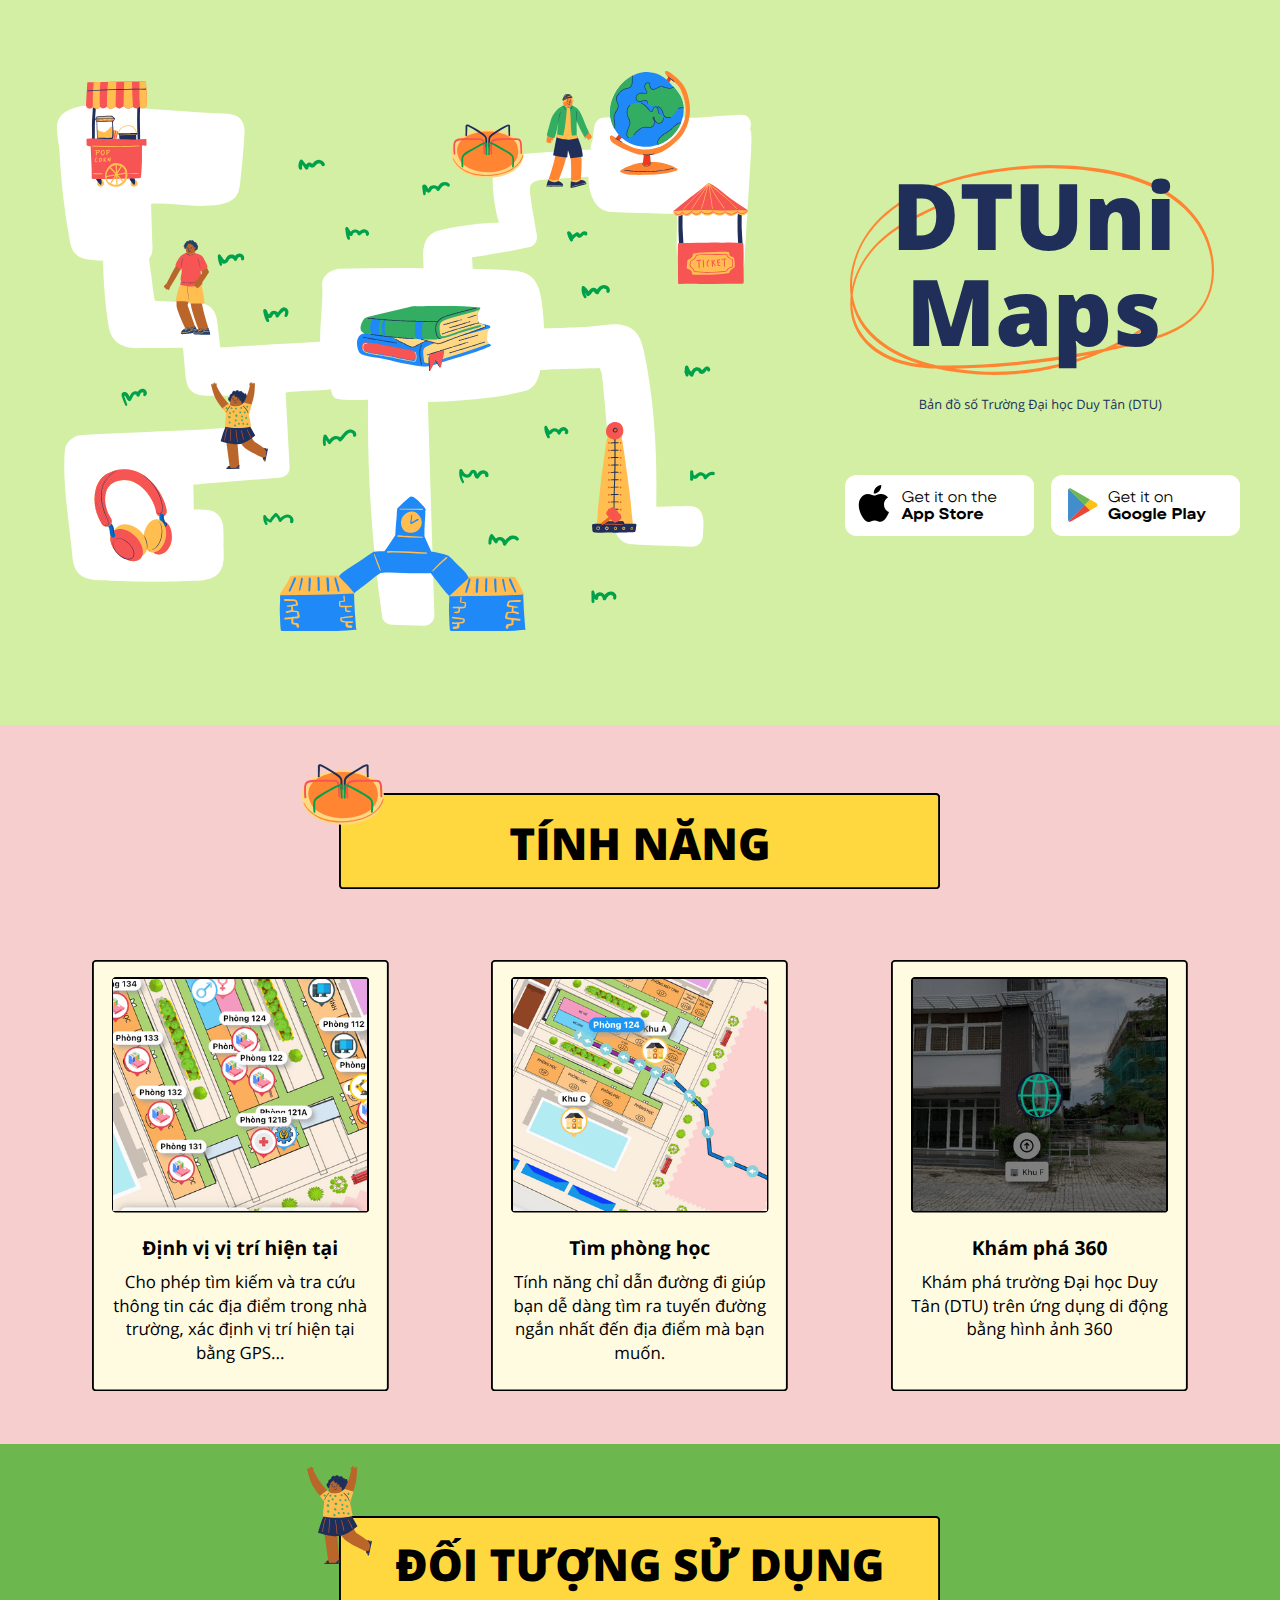
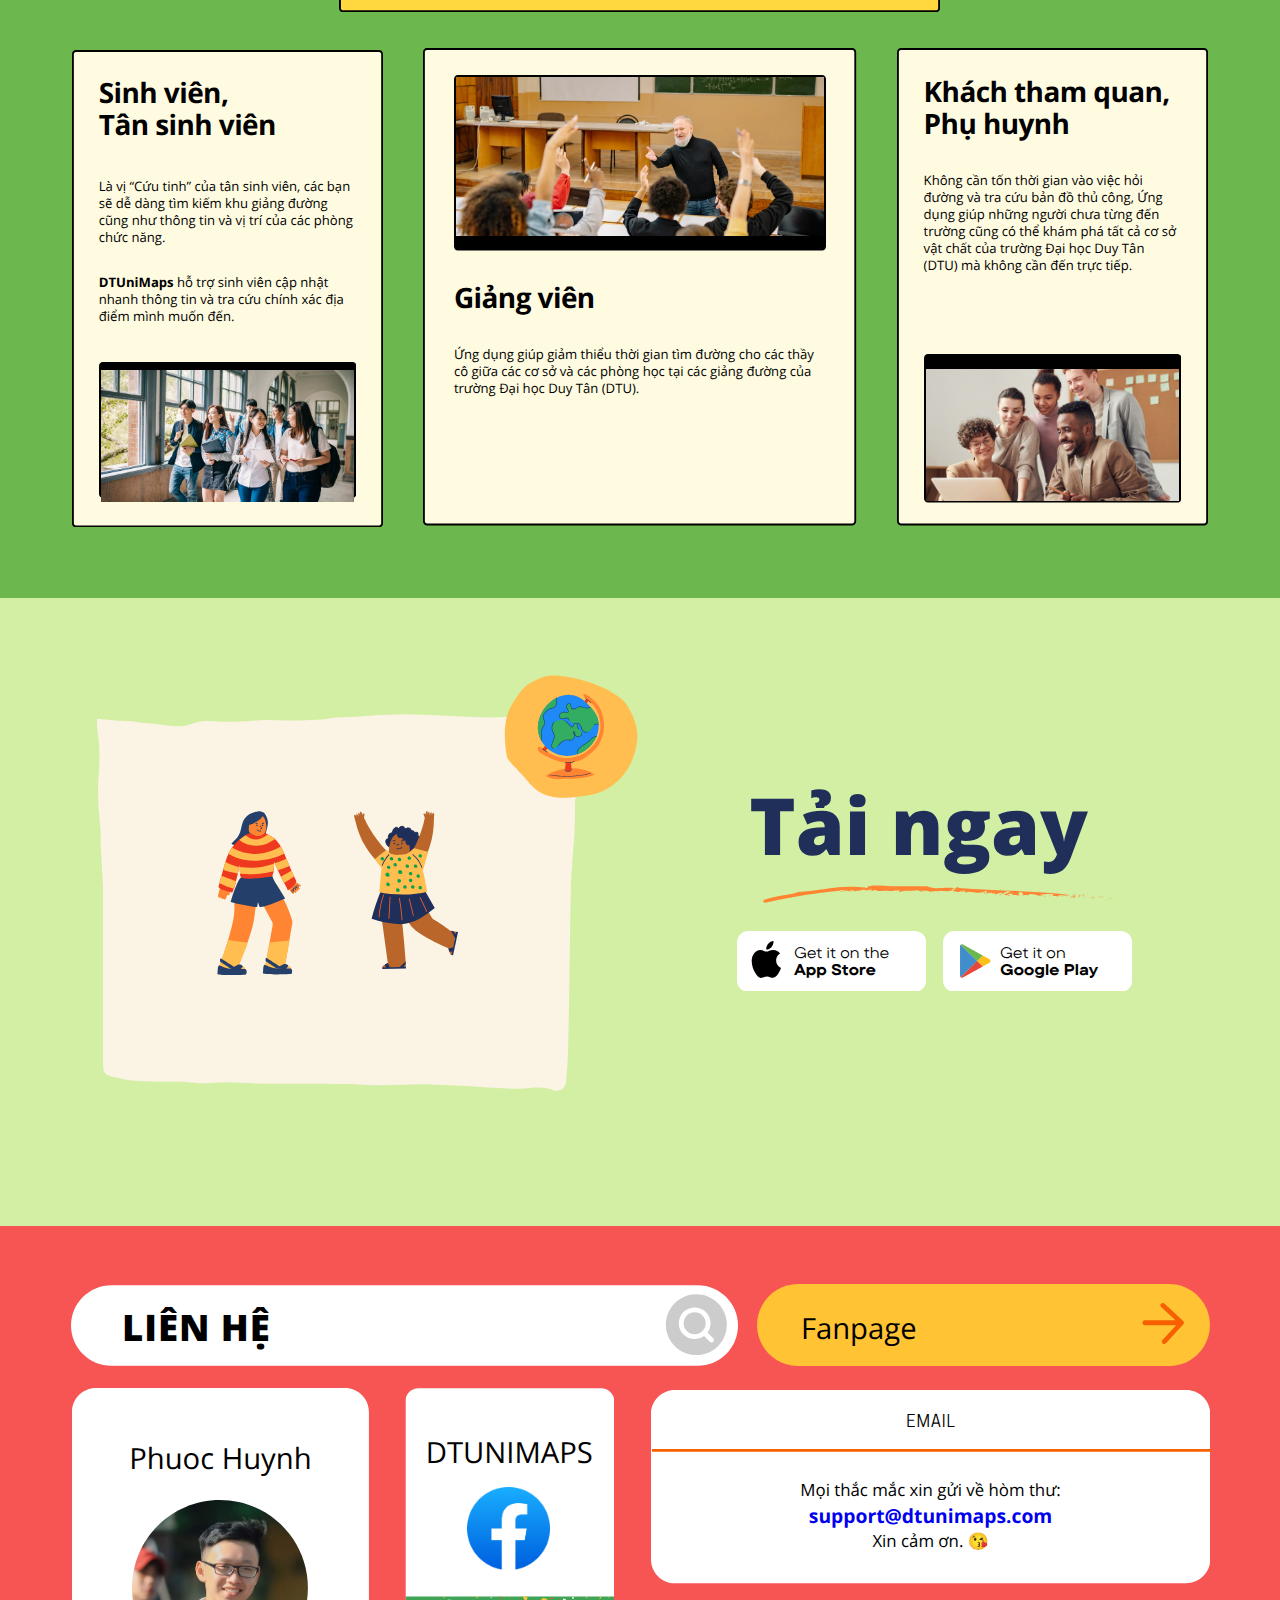
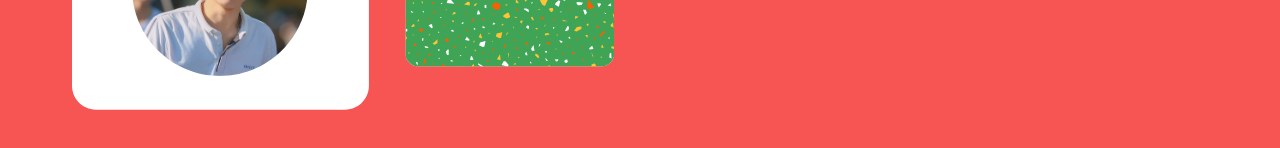
==== commit 665f839f: "add dtu for seo" ====
--- a/index.html
+++ b/index.html
@@ -4,10 +4,10 @@
     <base href="/" />
     <meta http-equiv="Content-Type" content="text/html; charset=utf-8" />
     <meta name="viewport" content="width=device-width,initial-scale=1" />
-    <title>DTUniMaps - Bản đồ số Đại học Duy Tân</title>
+    <title>DTUniMaps - Bản đồ số Đại học Duy Tân (DTU)</title>
     <meta
       name="description"
-      content="DTUniMaps - Ứng dụng bản đồ số mô phỏng bản đồ trường Đại Học Duy Tân - Đà Nẵng giúp sinh viên và giảng viên tìm kiếm và dẫn đường dễ dàng đến các cơ sở trường"
+      content="Ứng dụng bản đồ số mô phỏng bản đồ trường Đại Học Duy Tân (DTU) - Đà Nẵng giúp sinh viên và giảng viên tìm kiếm và dẫn đường dễ dàng đến các cơ sở trường"
     />
     <link
       rel="icon"
@@ -39,16 +39,16 @@
     <meta property="og:type" content="website" />
     <meta
       property="og:title"
-      content="DTUniMaps - Ứng dụng bản đồ số mô phỏng bản đồ trường Đại Học Duy Tân"
+      content="DTUniMaps - Ứng dụng bản đồ số mô phỏng bản đồ trường Đại Học Duy Tân (DTU)"
     />
     <meta
       property="og:description"
-      content="DTUniMaps - Ứng dụng bản đồ số mô phỏng bản đồ trường Đại Học Duy Tân - Đà Nẵng giúp sinh viên và giảng viên tìm kiếm và dẫn đường dễ dàng đến các cơ sở trường"
+      content="DTUniMaps - Ứng dụng bản đồ số mô phỏng bản đồ trường Đại Học Duy Tân (DTU) - Đà Nẵng giúp sinh viên và giảng viên tìm kiếm và dẫn đường dễ dàng đến các cơ sở trường"
     />
     <meta property="og:url" itemprop="url" content="https://dtunimaps.com/" />
     <meta
       property="og:site_name"
-      content="Ứng dụng bản đồ số mô phỏng bản đồ trường Đại Học Duy Tân"
+      content="Ứng dụng bản đồ số mô phỏng bản đồ trường Đại Học Duy Tân (DTU)"
     />
     <meta
       property="og:image"
@@ -62,6 +62,7 @@
     <meta content="Global" name="distribution">
     <meta content="Phuoc Huynh Van" name="OWNER">
     <meta content="Phuoc Huynh Van" name="AUTHOR">
+    <meta content="Phuoc Huynh Van" name="PUBLISHER">
     <meta content="DOCUMENT" name="RESOURCE-TYPE">
     <meta content="INDEX, FOLLOW" name="ROBOTS">
     <meta content="1 DAYS" name="REVISIT-AFTER">
@@ -170,13 +171,12 @@
     <script>
       window.C_CAPTCHA_KEY = "6Ldk59waAAAAAMPqkICbJjfMivZLCGtTpa6Wn6zO";
     </script>
-    
   </head>
   <body>
     <!-- Google Tag Manager (noscript) -->
     <noscript><iframe src="https://www.googletagmanager.com/ns.html?id=GTM-K9JRH2S"
-    height="0" width="0" style="display:none;visibility:hidden"></iframe></noscript>
-    <!-- End Google Tag Manager (noscript) -->
+      height="0" width="0" style="display:none;visibility:hidden"></iframe></noscript>
+      <!-- End Google Tag Manager (noscript) -->
     <div id="root">
     <section id="page-0" style="z-index:0;overflow:hidden;display:grid;position:relative;align-items:center;">
     <div id="as7MsJVpdxNp1WMK" style="background-color:#d3efa4;transform:scale(1, 1);overflow:hidden;width:100%;opacity:1.0;height:100%;top:0%;left:0%;position:absolute;">
@@ -188,7 +188,7 @@
     <div id="clK7Qorwc2g3PjJS" style="width:100%;opacity:1.0;height:100%;">
     <div id="j0QYV7dKxMjiXQKS" style="transform:scale(1, 1);overflow:hidden;width:100%;height:100%;">
     <div id="KxhXa5LPJFnSEzW4" style="transform: rotate(0deg); top: 0%; left: 0%; width: 100%; position: relative; opacity: 1; height: 100%;">
-    <img src="images/1032b85ad79baf2f7e01d79dbcfd802c.svg" alt="Handdrawn Loose Doodle Buildable Theme Park" loading="lazy" style="width:100%;height:100%;">
+    <img src="images/1032b85ad79baf2f7e01d79dbcfd802c.svg" alt="dtunimaps_Handdrawn Loose Doodle Buildable Theme Park" loading="lazy" style="width:100%;height:100%;">
     </div>
     </div>
     </div>
@@ -201,7 +201,7 @@
     <div id="rA1fVI4kIbhUbvfT" style="width:100%;opacity:1.0;height:100%;">
     <div id="Kp0CsCBQ3GGN9iIp" style="transform:scale(1, 1);overflow:hidden;width:100%;height:100%;">
     <div id="PIWGLwgezGUVEKV4" style="transform: rotate(0deg); top: 0%; left: 0%; width: 100%; position: relative; opacity: 1; height: 100%;">
-    <img src="images/db5d8b8ed7c3599b9bf0874a49809540.svg" alt="Handdrawn Loose Doodle Popcorn Cart" loading="lazy" style="width:100%;height:100%;">
+    <img src="images/db5d8b8ed7c3599b9bf0874a49809540.svg" alt="dtunimaps_Handdrawn Loose Doodle Popcorn Cart" loading="lazy" style="width:100%;height:100%;">
     </div>
     </div>
     </div>
@@ -214,7 +214,7 @@
     <div id="XVNpGZm8YsIpjLwm" style="width:100%;opacity:1.0;height:100%;">
     <div id="G74wbZnMqMkuGw3i" style="transform:scale(-1, 1);overflow:hidden;width:100%;height:100%;">
     <div id="HbjBAsOLmVo3K17F" style="transform: rotate(0deg); top: 0%; left: 0%; width: 100%; position: relative; opacity: 1; height: 100%;">
-    <img src="images/c6aaf35f31443bf00e7de964ba5a11b9.svg" alt="Handdrawn Loose Doodle Happy Man" loading="lazy" style="width:100%;height:100%;">
+    <img src="images/c6aaf35f31443bf00e7de964ba5a11b9.svg" alt="dtunimaps_Handdrawn Loose Doodle Happy Man" loading="lazy" style="width:100%;height:100%;">
     </div>
     </div>
     </div>
@@ -227,7 +227,7 @@
     <div id="RwAczj8Pwk7oJQan" style="width:100%;opacity:1.0;height:100%;">
     <div id="UI9LDV9iXbYjmLZj" style="transform:scale(1, 1);overflow:hidden;width:100%;height:100%;">
     <div id="JOi5YXKqUspaGj9S" style="transform: rotate(0deg); top: 0%; left: 0%; width: 100%; position: relative; opacity: 1; height: 100%;">
-    <img src="images/4f67b0a8eac738d4ea796538b9daa1f3.svg" alt="Freeform Halftone Yellow Bluetooth Headphones" loading="lazy" style="width:100%;height:100%;">
+    <img src="images/4f67b0a8eac738d4ea796538b9daa1f3.svg" alt="dtunimaps_Freeform Halftone Yellow Bluetooth Headphones" loading="lazy" style="width:100%;height:100%;">
     </div>
     </div>
     </div>
@@ -240,7 +240,7 @@
     <div id="JtjSefSHXQSfKhaQ" style="width:100%;opacity:1.0;height:100%;">
     <div id="x6bwOSF3m0N9Sjag" style="transform:scale(1, 1);overflow:hidden;width:100%;height:100%;">
     <div id="OTbsCrhcCSwZ01KA" style="transform: rotate(0deg); top: 0%; left: 0%; width: 100%; position: relative; opacity: 1; height: 100%;">
-    <img src="images/67e1c157a3b1479f0af49298191af0f5.svg" alt="Handdrawn Loose Doodle Happy Girl" loading="lazy" style="width:100%;height:100%;">
+    <img src="images/67e1c157a3b1479f0af49298191af0f5.svg" alt="dtunimaps_Handdrawn Loose Doodle Happy Girl" loading="lazy" style="width:100%;height:100%;">
     </div>
     </div>
     </div>
@@ -253,7 +253,7 @@
     <div id="A3JXwogFVdzLlWub" style="width:100%;opacity:1.0;height:100%;">
     <div id="GJhpOF2q3AbfEHpD" style="transform:scale(1, 1);overflow:hidden;width:100%;height:100%;">
     <div id="qnIY1GH0LhJeMqZJ" style="transform: rotate(0deg); top: 0%; left: 0%; width: 100%; position: relative; opacity: 1; height: 100%;">
-    <img src="images/2a8bc7420728d37de6489b8420d24dee.svg" alt="Handdrawn Loose Doodle Spinning Ride" loading="lazy" style="width:100%;height:100%;">
+    <img src="images/2a8bc7420728d37de6489b8420d24dee.svg" alt="dtunimaps_Handdrawn Loose Doodle Spinning Ride" loading="lazy" style="width:100%;height:100%;">
     </div>
     </div>
     </div>
@@ -266,7 +266,7 @@
     <div id="xXoL75QYjGzMyN3T" style="width:100%;opacity:1.0;height:100%;">
     <div id="XygPGxwxifhbbQaq" style="transform:scale(1, 1);overflow:hidden;width:100%;height:100%;">
     <div id="DThVO1Wl81kQhgor" style="transform: rotate(0deg); top: 0%; left: 0%; width: 100%; position: relative; opacity: 1; height: 100%;">
-    <img src="images/d25028891f74fc763f46b7c5b1183bf4.svg" alt="Handdrawn Loose Doodle Man" loading="lazy" style="width:100%;height:100%;">
+    <img src="images/d25028891f74fc763f46b7c5b1183bf4.svg" alt="dtunimaps_Handdrawn Loose Doodle Man" loading="lazy" style="width:100%;height:100%;">
     </div>
     </div>
     </div>
@@ -279,7 +279,7 @@
     <div id="Kngwd5jIYTUFUNKO" style="width:100%;opacity:1.0;height:100%;">
     <div id="ZuLEdKwxHpHdJsbf" style="transform:scale(1, 1);overflow:hidden;width:100%;height:100%;">
     <div id="S6hm7rBEaWNQFrGB" style="transform: rotate(0deg); top: 0%; left: 0%; width: 100%; position: relative; opacity: 1; height: 100%;">
-    <img src="images/aa9b7866e9c14deb8ef6c6ad56ce2b6f.svg" alt="School Books" loading="lazy" style="width:100%;height:100%;">
+    <img src="images/aa9b7866e9c14deb8ef6c6ad56ce2b6f.svg" alt="dtunimaps_School Books" loading="lazy" style="width:100%;height:100%;">
     </div>
     </div>
     </div>
@@ -292,7 +292,7 @@
     <div id="hQLU883E98FvBqkQ" style="width:100%;opacity:1.0;height:100%;">
     <div id="FA6fWj4Q5nExquDc" style="transform:scale(1, 1);overflow:hidden;width:100%;height:100%;">
     <div id="KIRhyLoxLgEd2vtL" style="transform: rotate(0deg); top: 0%; left: 0%; width: 100%; position: relative; opacity: 1; height: 100%;">
-    <img src="images/6134b919591766247fb3a86ea03f5b97.svg" alt="Handdrawn Loose Doodle High Striker Game" loading="lazy" style="width:100%;height:100%;">
+    <img src="images/6134b919591766247fb3a86ea03f5b97.svg" alt="dtunimaps_Handdrawn Loose Doodle High Striker Game" loading="lazy" style="width:100%;height:100%;">
     </div>
     </div>
     </div>
@@ -305,7 +305,7 @@
     <div id="d87x4eTEasg2zamM" style="width:100%;opacity:1.0;height:100%;">
     <div id="UFAlBLNRl6XAZ0zk" style="transform:scale(1, 1);overflow:hidden;width:100%;height:100%;">
     <div id="tpjUDiCNHg2sYO14" style="transform: rotate(0deg); top: 0%; left: 0%; width: 100%; position: relative; opacity: 1; height: 100%;">
-    <img src="images/16cee85aef54668196ee2d27cea2c157.svg" alt="Handdrawn Loose Doodle Ticket Booth" loading="lazy" style="width:100%;height:100%;">
+    <img src="images/16cee85aef54668196ee2d27cea2c157.svg" alt="dtunimaps_Handdrawn Loose Doodle Ticket Booth" loading="lazy" style="width:100%;height:100%;">
     </div>
     </div>
     </div>
@@ -318,7 +318,7 @@
     <div id="lBEkELeE0dK6oOSg" style="width:100%;opacity:1.0;height:100%;">
     <div id="MPopGKKBPqo1a4jb" style="transform:scale(1, 1);overflow:hidden;width:100%;height:100%;">
     <div id="uejAjr3QKO5Twa5c" style="transform: rotate(0deg); top: 0%; left: 0%; width: 100%; position: relative; opacity: 1; height: 100%;">
-    <img src="images/809e6813247c5c20ab6a87845c5d4df4.svg" alt="School Globe" loading="lazy" style="width:100%;height:100%;">
+    <img src="images/809e6813247c5c20ab6a87845c5d4df4.svg" alt="dtunimaps_School Globe" loading="lazy" style="width:100%;height:100%;">
     </div>
     </div>
     </div>
@@ -341,7 +341,7 @@
     <div id="ZPt2qEpPZlrEvA8I" style="width:100%;opacity:1.0;height:100%;">
     <div id="CPFf9W6FL3zFvOSn" style="transform:scale(1, 1);overflow:hidden;width:100%;height:100%;">
     <div id="skHo226yqrM603jC" style="transform: rotate(0deg); top: 0%; left: 0%; width: 100%; position: relative; opacity: 1; height: 100%;">
-    <img src="images/4851a58ec078f61f3129db68d0a6cb3e.svg" alt="Hand drawn circle" loading="lazy" style="width:100%;height:100%;">
+    <img src="images/4851a58ec078f61f3129db68d0a6cb3e.svg" alt="dtunimaps_Hand drawn circle" loading="lazy" style="width:100%;height:100%;">
     </div>
     </div>
     </div>
@@ -351,7 +351,7 @@
     <div id="hdB3MS0hJ6Z0MBgg">
     <div id="YniRCicQTDTcOrKb" style="transform:rotate(0deg);width:100%;box-sizing:border-box;height:100%;">
     <div id="q1YXbkC71GvgRsAf" style="flex-direction:column;display:flex;width:100%;justify-content:flex-start;opacity:1.0;height:100%;">
-    <p id="ErlUr0IbvussHI5u" style="text-transform:none;color:#202f5a;letter-spacing:0em;font-family:YAD7QhG2T6o-0;line-height:1.4em;text-align:center;"><h2 id="Hd7gcWU7ftbXptn2" style="color:#202f5a;">Bản đồ số Trường Đại học Duy Tân</h2><br></p>
+    <p id="ErlUr0IbvussHI5u" style="text-transform:none;color:#202f5a;letter-spacing:0em;font-family:YAD7QhG2T6o-0;line-height:1.4em;text-align:center;"><h1 id="Hd7gcWU7ftbXptn2" style="color:#202f5a;">Bản đồ số Trường Đại học Duy Tân (DTU)</h1><br></p>
     </div>
     </div>
     </div>
@@ -373,7 +373,7 @@
     <div id="DmBf8y9VO57AxfcN" style="width:100%;opacity:1.0;height:100%;">
     <div id="tkHDJttDmgiTWHUU" style="transform:scale(1, 1);overflow:hidden;width:100%;height:100%;">
     <div id="aYVquqNW2Siw3lfz" style="transform: rotate(0deg); top: 0%; left: 0%; width: 100%; position: relative; opacity: 1; height: 100%;">
-    <img src="images/0d74ce16bf738c4abab9e96f3c83707e.svg" alt="Apple" loading="lazy" style="width:100%;height:100%;">
+    <img src="images/0d74ce16bf738c4abab9e96f3c83707e.svg" alt="dtunimaps_Apple" loading="lazy" style="width:100%;height:100%;">
     </div>
     </div>
     </div>
@@ -404,7 +404,7 @@
     <div id="KU7gzriafyb93LrZ" style="width:100%;opacity:1.0;height:100%;">
     <div id="hJIMYmPxn9bfmhgs" style="transform:scale(1, 1);overflow:hidden;width:100%;height:100%;">
     <div id="uadTp9bZRbApXvzr" style="transform: rotate(0deg); top: 0%; left: 0%; width: 100%; position: relative; opacity: 1; height: 100%;">
-    <img src="images/0ff0695dcef5a8a2083bd53e2f273037.svg" alt="playstore" loading="lazy" style="width:100%;height:100%;">
+    <img src="images/0ff0695dcef5a8a2083bd53e2f273037.svg" alt="dtunimaps_playstore" loading="lazy" style="width:100%;height:100%;">
     </div>
     </div>
     </div>
@@ -431,7 +431,7 @@
     <div id="R4qvt06I6WPB8NM9" style="width:100%;opacity:1.0;height:100%;">
     <div id="y8uKWQO71G7K7HHc" style="transform:scale(1, 1);overflow:hidden;width:100%;height:100%;">
     <div id="yhxHErOM36xfcSiK" style="transform: rotate(0deg); top: 0%; left: 0%; width: 100%; position: relative; opacity: 1; height: 100%;">
-    <img src="images/2a8bc7420728d37de6489b8420d24dee.svg" alt="Handdrawn Loose Doodle Spinning Ride" loading="lazy" style="width:100%;height:100%;">
+    <img src="images/2a8bc7420728d37de6489b8420d24dee.svg" alt="dtunimaps_Handdrawn Loose Doodle Spinning Ride" loading="lazy" style="width:100%;height:100%;">
     </div>
     </div>
     </div>
@@ -491,7 +491,7 @@
     <div id="et5l1mbKfkuJQZYV" style="width:100%;opacity:1.0;height:100%;">
     <div id="BEQuYDr59BFBjvH1" style="transform:scale(1, 1);overflow:hidden;width:100%;height:100%;">
     <div id="ylDy5HE7pUURKycS" style="transform: rotate(0deg); top: -47.3274%; left: 0%; width: 100%; position: relative; opacity: 1; height: 194.655%;">
-    <img src="images/4575931779bc8c171ff22f884d310897.png" alt="" loading="lazy" style="width:100%;height:100%;">
+    <img src="images/4575931779bc8c171ff22f884d310897.png" alt="dtunimaps_" loading="lazy" style="width:100%;height:100%;">
     </div>
     </div>
     </div>
@@ -542,7 +542,7 @@
     <div id="cB9wo1JiuV3zUJuj" style="width:100%;opacity:1.0;height:100%;">
     <div id="v1HK8USzuspWauPe" style="transform:scale(1, 1);overflow:hidden;width:100%;height:100%;">
     <div id="YZYJuvHeNnYQjebm" style="transform: rotate(0deg); top: -47.3274%; left: 0%; width: 100%; position: relative; opacity: 1; height: 194.655%;">
-    <img src="images/a4946284768b9a4f1c68a8dfa9481a47.png" alt="" loading="lazy" style="width:100%;height:100%;">
+    <img src="images/a4946284768b9a4f1c68a8dfa9481a47.png" alt="dtunimaps_" loading="lazy" style="width:100%;height:100%;">
     </div>
     </div>
     </div>
@@ -593,7 +593,7 @@
     <div id="sXwKPCVBfA7lCJ59" style="width:100%;opacity:1.0;height:100%;">
     <div id="oIivCRaK3S1RU2Vj" style="transform:scale(1, 1);overflow:hidden;width:100%;height:100%;">
     <div id="PTncae2FqBBlOcxG" style="transform: rotate(0deg); top: -47.3274%; left: 0%; width: 100%; position: relative; opacity: 1; height: 194.655%;">
-    <img src="images/6d3167b6ec7f250dd71eaa14332a8adf.png" alt="" loading="lazy" style="width:100%;height:100%;">
+    <img src="images/6d3167b6ec7f250dd71eaa14332a8adf.png" alt="dtunimaps_" loading="lazy" style="width:100%;height:100%;">
     </div>
     </div>
     </div>
@@ -610,7 +610,7 @@
     <div id="XX13BwZHHxsE68WA">
     <div id="WdiygIXrStjJaZts" style="transform:rotate(0deg);width:100%;box-sizing:border-box;height:100%;">
     <div id="KYW2a2iA8kdWXc44" style="flex-direction:column;display:flex;width:100%;justify-content:flex-start;opacity:1.0;height:100%;">
-    <p id="PCrq1kT9FrzVjg7b" style="margin-left:0em;text-transform:none;color:#000000;letter-spacing:0em;font-family:YAD7QhG2T6o-0;line-height:1.4em;direction:ltr;text-align:center;"><span id="kluLaXL4SEWO9HpD" style="color:#000000;">Khám phá trường Đại học Duy Tân trên ứng dụng di động bằng hình ảnh 360</span><br></p>
+    <p id="PCrq1kT9FrzVjg7b" style="margin-left:0em;text-transform:none;color:#000000;letter-spacing:0em;font-family:YAD7QhG2T6o-0;line-height:1.4em;direction:ltr;text-align:center;"><span id="kluLaXL4SEWO9HpD" style="color:#000000;">Khám phá trường Đại học Duy Tân (DTU) trên ứng dụng di động bằng hình ảnh 360</span><br></p>
     </div>
     </div>
     </div>
@@ -626,7 +626,7 @@
     <div id="z7I6Bn5tP8unJsbd" style="width:100%;opacity:1.0;height:100%;">
     <div id="ti3a7VmZYm4XPwTo" style="transform:scale(1, 1);overflow:hidden;width:100%;height:100%;">
     <div id="K2vTVaaBgythtbhi" style="transform: rotate(0deg); top: 0%; left: 0%; width: 100%; position: relative; opacity: 1; height: 100%;">
-    <img src="images/67e1c157a3b1479f0af49298191af0f5.svg" alt="Handdrawn Loose Doodle Happy Girl" loading="lazy" style="width:100%;height:100%;">
+    <img src="images/67e1c157a3b1479f0af49298191af0f5.svg" alt="dtunimaps_Handdrawn Loose Doodle Happy Girl" loading="lazy" style="width:100%;height:100%;">
     </div>
     </div>
     </div>
@@ -682,7 +682,7 @@
     <div id="v2qHnqJD1gutlV98" style="padding-top:68.62538109%;transform:rotate(0deg);">
     <div id="OvJrr31WXsmsbiD3" style="top:0px;left:0px;width:100%;position:absolute;height:100%;">
     <div id="hG6a5NpRgdB2EpAv" style="flex-direction:column;display:flex;width:100%;justify-content:flex-start;opacity:1.0;height:100%;">
-    <p id="K4vlJgiRD1YNsbbt" style="color:#000000;font-family:YAD7QhG2T6o-0;line-height:1.3em;"><span id="FKzSmT53zTlpxf4J" style="color:#000000;">Là vị “Cứu tinh” của tân sinh viên, các bạn sẽ dễ dàng tìm kiếm khu giảng đường cũng như thông tin và vị trí của các phòng chức năng.</span><br></p>
+    <h2 id="K4vlJgiRD1YNsbbt" style="color:#000000;font-family:YAD7QhG2T6o-0;line-height:1.3em;font-weight: normal;"><span id="FKzSmT53zTlpxf4J" style="color:#000000;">Là vị “Cứu tinh” của tân sinh viên, các bạn sẽ dễ dàng tìm kiếm khu giảng đường cũng như thông tin và vị trí của các phòng chức năng.</span><br></h2>
     <p id="g2SZufRqloT8UudM" style="color:#000000;font-family:YAD7QhG2T6o-0;line-height:1.3em;"><br></p>
     <p id="d0CYzonFAGTDwz6d" style="color:#000000;font-family:YAD7QhG2T6o-0;line-height:1.3em;"><span id="D6Q5V25gUMI9jVOS" style="color:#000000;font-weight:700;">DTUniMaps</span><span id="BydkPYoOWcuQys7q" style="color:#000000;"> hỗ trợ sinh viên cập nhật nhanh thông tin và tra cứu chính xác địa điểm mình muốn đến.</span></p>
     <p id="tRIGeSwXWvPym61j" style="color:#000000;font-family:YAD7QhG2T6o-0;line-height:1.3em;"><br></p>
@@ -711,7 +711,7 @@
     <div id="JTpAeOwcVSGV7lqf" style="width:100%;opacity:1.0;height:100%;">
     <div id="dTi156maPwhvqvDr" style="transform:scale(1, 1);overflow:hidden;width:100%;height:100%;">
     <div id="D8ZxuuSgUsAyGiZu" style="transform: rotate(0deg); top: -14.1444%; left: 0%; width: 100%; position: relative; opacity: 1; height: 128.289%;">
-    <img src="images/4284eba0e122db9c92f37685ca4e5a74.jpg" alt="Asian students" loading="lazy" style="width:100%;height:100%;">
+    <img src="images/4284eba0e122db9c92f37685ca4e5a74.jpg" alt="dtunimaps_Asian students" loading="lazy" style="width:100%;height:100%;">
     </div>
     </div>
     </div>
@@ -748,7 +748,7 @@
     <div id="SikkMne6ibYCb6dY" style="width:100%;opacity:1.0;height:100%;">
     <div id="k78uITY7GySMN1n2" style="transform:scale(1, 1);overflow:hidden;width:100%;height:100%;">
     <div id="aFLgGepmKfb1Nr5w" style="transform: rotate(0deg); top: -27.1684%; left: 0%; width: 100%; position: relative; opacity: 1; height: 154.337%;">
-    <img src="images/9012047106f4255969c607a995f2fbbd.jpg" alt="A Class Having a Recitation" loading="lazy" style="width:100%;height:100%;">
+    <img src="images/9012047106f4255969c607a995f2fbbd.jpg" alt="dtunimaps_A Class Having a Recitation" loading="lazy" style="width:100%;height:100%;">
     </div>
     </div>
     </div>
@@ -765,7 +765,7 @@
     <div id="wSZTGTjlnccjL9Fl">
     <div id="yVPOfCavooMYHJXJ" style="transform:rotate(0deg);width:100%;box-sizing:border-box;height:100%;">
     <div id="sJF5x7X4RrUN1mR9" style="flex-direction:column;display:flex;width:100%;justify-content:flex-start;opacity:1.0;height:100%;">
-    <p id="p83ty5VbWKE9vI8s" style="color:#000000;font-family:YAD7QhG2T6o-0;line-height:1.3em;"><span id="jMhq6m9Sv3fDdlxt" style="color:#000000;">Ứng dụng giúp giảm thiểu thời gian tìm đường cho các thầy cô giữa các cơ sở và các phòng học tại các giảng đường của trường Đại học Duy Tân.</span><br></p>
+    <h2 id="p83ty5VbWKE9vI8s" style="color:#000000;font-family:YAD7QhG2T6o-0;line-height:1.3em;font-weight: normal;"><span id="jMhq6m9Sv3fDdlxt" style="color:#000000;">Ứng dụng giúp giảm thiểu thời gian tìm đường cho các thầy cô giữa các cơ sở và các phòng học tại các giảng đường của trường Đại học Duy Tân (DTU).</span><br></h2>
     <p id="mvHk3AKVOznjxJNJ" style="margin-left:0em;text-transform:none;color:#000000;letter-spacing:0em;font-family:YAD7QhG2T6o-0;line-height:1.3em;direction:ltr;text-align:left;"><br></p>
     </div>
     </div>
@@ -793,7 +793,7 @@
     <div id="OlkYf7PcxyHfjStJ">
     <div id="AF1Q1Hsn3MlQhOZ5" style="transform:rotate(0deg);width:100%;box-sizing:border-box;height:100%;">
     <div id="folKSJSVcQFRKYdo" style="flex-direction:column;display:flex;width:100%;justify-content:flex-start;opacity:1.0;height:100%;">
-    <p id="Ea6bm2RujGeZpCmU" style="margin-left:0em;text-transform:none;color:#000000;letter-spacing:0em;font-family:YAD7QhG2T6o-0;line-height:1.3em;direction:ltr;text-align:left;"><span id="nkK0xNdrjZAhsii0" style="color:#000000;">Không cần tốn thời gian vào việc hỏi đường và tra cứu bản đồ thủ công, Ứng dụng giúp những người chưa từng đến trường cũng có thể khám phá tất cả cơ sở vật chất của trường Đại học Duy Tân mà không cần đến trực tiếp.</span><br></p>
+    <h2 id="Ea6bm2RujGeZpCmU" style="margin-left:0em;text-transform:none;color:#000000;letter-spacing:0em;font-family:YAD7QhG2T6o-0;line-height:1.3em;direction:ltr;text-align:left;font-weight: normal;"><span id="nkK0xNdrjZAhsii0" style="color:#000000;">Không cần tốn thời gian vào việc hỏi đường và tra cứu bản đồ thủ công, Ứng dụng giúp những người chưa từng đến trường cũng có thể khám phá tất cả cơ sở vật chất của trường Đại học Duy Tân (DTU) mà không cần đến trực tiếp.</span><br></h2>
     </div>
     </div>
     </div>
@@ -815,7 +815,7 @@
     <div id="nJ7BRlqnsOP62vOK" style="width:100%;opacity:1.0;height:100%;">
     <div id="NSrws0JCdoUNuh9q" style="transform:scale(1, 1);overflow:hidden;width:100%;height:100%;">
     <div id="gpmhXBV2XNVkrJtG" style="transform:rotate(0deg);top:-14.02430477%;left:0%;width:100%;position:relative;opacity:1.0;height:128.04860954%;animation:anim-pulse 1.5s ease-in-out infinite;">
-    <img src="images/b297951aafa35fafa1439e7c44c2972a.jpg" alt="Photo Of People Looking On Laptop" loading="lazy" style="width:100%;height:100%;">
+    <img src="images/b297951aafa35fafa1439e7c44c2972a.jpg" alt="dtunimaps_Photo Of People Looking On Laptop" loading="lazy" style="width:100%;height:100%;">
     </div>
     </div>
     </div>
@@ -846,7 +846,7 @@
     <div id="Dd9yQHp71oKwS7mK" style="width:100%;opacity:1.0;height:100%;">
     <div id="ZRJLOZExZ8RXiJo5" style="transform:scale(1, 1);overflow:hidden;width:100%;height:100%;">
     <div id="R4q8BAv0eWxuWYJq" style="transform:rotate(0deg);top:0%;left:0%;width:100%;position:relative;opacity:1.0;height:100%;animation:anim-pulse 1.5s ease-in-out infinite;">
-    <img src="images/d6a3205d2729a6e2507f2fd3c6ed5d64.svg" alt="Handdrawn Loose Doodle Girl" loading="lazy" style="width:100%;height:100%;">
+    <img src="images/d6a3205d2729a6e2507f2fd3c6ed5d64.svg" alt="dtunimaps_Handdrawn Loose Doodle Girl" loading="lazy" style="width:100%;height:100%;">
     </div>
     </div>
     </div>
@@ -859,7 +859,7 @@
     <div id="AdiW2Rmm4XggWt3B" style="width:100%;opacity:1.0;height:100%;">
     <div id="BG0vJeVA6FV5d9Ms" style="transform:scale(1, 1);overflow:hidden;width:100%;height:100%;">
     <div id="C4knGmu9jcyzsDO3" style="transform:rotate(0deg);top:0%;left:0%;width:100%;position:relative;opacity:1.0;height:100%;animation:anim-pulse 1.5s ease-in-out infinite;">
-    <img src="images/391f3f67aa852eaa14ccf57f51fbcec4.svg" alt="Handdrawn Loose Doodle Happy Girl" loading="lazy" style="width:100%;height:100%;">
+    <img src="images/391f3f67aa852eaa14ccf57f51fbcec4.svg" alt="dtunimaps_Handdrawn Loose Doodle Happy Girl" loading="lazy" style="width:100%;height:100%;">
     </div>
     </div>
     </div>
@@ -872,7 +872,7 @@
     <div id="ciC28AOlH4Ns372K" style="width:100%;opacity:1.0;height:100%;">
     <div id="dL9hrqpdSYWXc4x1" style="transform:scale(1, 1);overflow:hidden;width:100%;height:100%;">
     <div id="E5I7aWtctogQF319" style="transform:rotate(0deg);top:0%;left:0%;width:100%;position:relative;opacity:1.0;height:100%;animation:anim-pulse 1.5s ease-in-out infinite;">
-    <img src="images/38a3fe4125ec6352eed01298545d2c49.svg" alt="Abstract shapes" loading="lazy" style="width:100%;height:100%;">
+    <img src="images/38a3fe4125ec6352eed01298545d2c49.svg" alt="dtunimaps_Abstract shapes" loading="lazy" style="width:100%;height:100%;">
     </div>
     </div>
     </div>
@@ -885,7 +885,7 @@
     <div id="HX19tRGXMLvebSAW" style="width:100%;opacity:1.0;height:100%;">
     <div id="opKsy5dsIWj1ZhwJ" style="transform:scale(1, 1);overflow:hidden;width:100%;height:100%;">
     <div id="RUI9f0lX2csocwv7" style="transform: rotate(0deg); top: 0%; left: 0%; width: 100%; position: relative; opacity: 1; height: 100%;">
-    <img src="images/809e6813247c5c20ab6a87845c5d4df4.svg" alt="School Globe" loading="lazy" style="width:100%;height:100%;">
+    <img src="images/809e6813247c5c20ab6a87845c5d4df4.svg" alt="dtunimaps_School Globe" loading="lazy" style="width:100%;height:100%;">
     </div>
     </div>
     </div>
@@ -905,7 +905,7 @@
     <div id="KNu2VjWL7gaSS8Xw" style="width:100%;opacity:1.0;height:100%;">
     <div id="ZbqYSjUKjesU0DCR" style="transform:scale(1, 1);overflow:hidden;width:100%;height:100%;">
     <div id="Kkf2L8zYbdEqz9IT" style="transform:rotate(0deg);top:0%;left:0%;width:100%;position:relative;opacity:1.0;height:100%;animation:anim-pulse 1.5s ease-in-out infinite;">
-    <img src="images/b3a165ad2aca04015697b52b230381f8.svg" alt="Hand-drawn line element" loading="lazy" style="width:100%;height:100%;">
+    <img src="images/b3a165ad2aca04015697b52b230381f8.svg" alt="dtunimaps_Hand-drawn line element" loading="lazy" style="width:100%;height:100%;">
     </div>
     </div>
     </div>
@@ -930,7 +930,7 @@
     <div id="Ks7rGq6lOakG0DuW" style="width:100%;opacity:1.0;height:100%;">
     <div id="DCttf8OEsRQMGKEk" style="transform:scale(1, 1);overflow:hidden;width:100%;height:100%;">
     <div id="Qi7ZYomLorxWVveu" style="transform: rotate(0deg); top: 0%; left: 0%; width: 100%; position: relative; opacity: 1; height: 100%;">
-    <img src="images/0d74ce16bf738c4abab9e96f3c83707e.svg" alt="Apple" loading="lazy" style="width:100%;height:100%;">
+    <img src="images/0d74ce16bf738c4abab9e96f3c83707e.svg" alt="dtunimaps_Apple" loading="lazy" style="width:100%;height:100%;">
     </div>
     </div>
     </div>
@@ -961,7 +961,7 @@
     <div id="M2RynuYZyPwOC3iI" style="width:100%;opacity:1.0;height:100%;">
     <div id="qVPpl0XQR1EqAflQ" style="transform:scale(1, 1);overflow:hidden;width:100%;height:100%;">
     <div id="Fr8YZqZQ7Z59rj3v" style="transform: rotate(0deg); top: 0%; left: 0%; width: 100%; position: relative; opacity: 1; height: 100%;">
-    <img src="images/0ff0695dcef5a8a2083bd53e2f273037.svg" alt="playstore" loading="lazy" style="width:100%;height:100%;">
+    <img src="images/0ff0695dcef5a8a2083bd53e2f273037.svg" alt="dtunimaps_playstore" loading="lazy" style="width:100%;height:100%;">
     </div>
     </div>
     </div>
@@ -988,7 +988,7 @@
     <div id="zAxrHlQrvVSFFj6X" style="width:100%;opacity:1.0;height:100%;">
     <div id="vI59PJwnRWZMBe1a" style="transform:scale(1, 1);overflow:hidden;width:100%;height:100%;">
     <div id="wHtruKMhKwOnf5T3" style="transform:rotate(0deg);top:0%;left:0%;width:100%;position:relative;opacity:1.0;height:100%;animation:anim-pulse 1.5s ease-in-out infinite;">
-    <img src="images/92433d9c395bee97f234fae103850b3c.svg" alt="Minimalist UI Search Element" loading="lazy" style="width:100%;height:100%;">
+    <img src="images/92433d9c395bee97f234fae103850b3c.svg" alt="dtunimaps_Minimalist UI Search Element" loading="lazy" style="width:100%;height:100%;">
     </div>
     </div>
     </div>
@@ -1020,7 +1020,7 @@
     <div id="FzdHPofGXwUTbGvT" style="width:100%;opacity:1.0;height:100%;">
     <div id="Ypv51WvNkFGXg3PG" style="transform:scale(1, 1);overflow:hidden;width:100%;height:100%;">
     <div id="a3AqvT8fMDlH1DRR" style="transform:rotate(0deg);top:0%;left:0%;width:100%;position:relative;opacity:1.0;height:100%;animation:anim-pulse 1.5s ease-in-out infinite;">
-    <img src="images/641ff8210b045116351e00e4d6c0795e.svg" alt="Minimalist UI Rounded Rectangle Element" loading="lazy" style="width:100%;height:100%;">
+    <img src="images/641ff8210b045116351e00e4d6c0795e.svg" alt="dtunimaps_Minimalist UI Rounded Rectangle Element" loading="lazy" style="width:100%;height:100%;">
     </div>
     </div>
     </div>
@@ -1033,7 +1033,7 @@
     <div id="G9aG2iTSHM6R1oZg" style="width:100%;opacity:1.0;height:100%;">
     <div id="JK5DbQimTLmJ47Xr" style="transform:scale(1, 1);overflow:hidden;width:100%;height:100%;">
     <div id="dITaAv6fTeBEpJMf" style="transform:rotate(0deg);top:0%;left:0%;width:100%;position:relative;opacity:1.0;height:100%;animation:anim-pulse 1.5s ease-in-out infinite;">
-    <img src="images/10c1467f15537fdbfc1c4a28eebcde61.svg" alt="Minimalist UI Rounded Rectangle Element" loading="lazy" style="width:100%;height:100%;">
+    <img src="images/10c1467f15537fdbfc1c4a28eebcde61.svg" alt="dtunimaps_Minimalist UI Rounded Rectangle Element" loading="lazy" style="width:100%;height:100%;">
     </div>
     </div>
     </div>
@@ -1104,7 +1104,7 @@
     <div id="NoDXwbrHzajMGwrT" style="width:100%;opacity:1.0;height:100%;">
     <div id="h9sXSMSd5Ej44O7y" style="transform:scale(1, 1);overflow:hidden;width:100%;height:100%;">
     <div id="JN9PSXNpqfTVZ2sQ" style="transform:rotate(0deg);top:0%;left:0%;width:100%;position:relative;opacity:1.0;height:100%;animation:anim-pulse 1.5s ease-in-out infinite;">
-    <img src="images/148725e6623fe9974cfe1054a6a690f3.svg" alt="Minimalist UI Text  Element" loading="lazy" style="width:100%;height:100%;">
+    <img src="images/148725e6623fe9974cfe1054a6a690f3.svg" alt="dtunimaps_Minimalist UI Text  Element" loading="lazy" style="width:100%;height:100%;">
     </div>
     </div>
     </div>
@@ -1117,7 +1117,7 @@
     <div id="cIGZt8oUgqwDdQbd" style="width:100%;opacity:1.0;height:100%;">
     <div id="P9lHeukUuP3zioyz" style="transform:scale(1, 1);overflow:hidden;width:100%;height:100%;">
     <div id="UWfYyZZGhGMSqAE6" style="transform:rotate(0deg);top:0%;left:0%;width:100%;position:relative;opacity:1.0;height:100%;animation:anim-pulse 1.5s ease-in-out infinite;">
-    <img src="images/1192a8841857cf0d3db3dc8bbc319f07.png" alt="" loading="lazy" style="width:100%;height:100%;">
+    <img src="images/1192a8841857cf0d3db3dc8bbc319f07.png" alt="dtunimaps_" loading="lazy" style="width:100%;height:100%;">
     </div>
     </div>
     </div>
@@ -1128,7 +1128,7 @@
     <div id="qj1rtxbFfpkXg4rS" style="padding-top:16.81350306%;transform:rotate(0deg);">
     <div id="Kn3yGP9mlTDFshku" style="top:0px;left:0px;width:100%;position:absolute;height:100%;">
     <div id="G0qTKDg5STBv93ae" style="flex-direction:column;display:flex;width:100%;justify-content:flex-start;opacity:1.0;height:100%;">
-    <p id="JV5OawspjICmJJrX" style="margin-left:0em;text-transform:none;color:#000000;letter-spacing:0em;font-family:YAD7QhG2T6o-0;line-height:1.4em;direction:ltr;text-align:center;"><h1 id="r2sfYHcTCoo2QjwR" style="color:#000000;">DTUNIMAPS</h1><br></p>
+    <p id="JV5OawspjICmJJrX" style="margin-left:0em;text-transform:none;color:#000000;letter-spacing:0em;font-family:YAD7QhG2T6o-0;line-height:1.4em;direction:ltr;text-align:center;"><span id="r2sfYHcTCoo2QjwR" style="color:#000000;">DTUNIMAPS</span><br></p>
     </div>
     </div>
     </div>
--- a/style.css
+++ b/style.css
@@ -1,5261 +1,8299 @@
 html {
-    font-size: 1vw;
-    -webkit-text-size-adjust: 100%;
-    scroll-behavior: smooth;
-  }
-  body, html, p, ul, ol, li {
-    margin: 0;
-    padding: 0;
-    font-synthesis: none;
-    font-kerning: none;
-    font-variant-ligatures: none;
-    font-feature-settings: "kern" 0, "calt" 0, "liga" 0, "clig" 0, "dlig" 0, "hlig" 0;
-    font-family: unset;
-    -webkit-font-smoothing: subpixel-antialiased;
-    -moz-osx-font-smoothing: grayscale;
-    text-rendering: geometricprecision;
-    white-space: normal;
-  }
-  li {
-    text-align: unset;
-  }
-  a {
-    text-decoration: none;
-  }
-  @font-face {
-    font-family: YAD7Qybjw1I-0;
-    font-display: swap;
-    src: url(fonts/7397d8ff1dd91ec6746d97efe6b9edc5.woff2);
-    font-weight: 400;
-    font-style: normal;
-  }
-  @font-face {
-    font-family: YAD7Qybjw1I-0;
-    font-display: swap;
-    src: url(fonts/7397d8ff1dd91ec6746d97efe6b9edc5.woff2);
-    font-weight: 700;
-    font-style: normal;
-  }
-  @font-face {
-    font-family: YAD7Qybjw1I-0;
-    font-display: swap;
-    src: url(fonts/e341cb65bb75d653ca7fa78e0dede342.woff2);
-    font-weight: 400;
-    font-style: italic;
-  }
-  @font-face {
-    font-family: YAD7Qybjw1I-0;
-    font-display: swap;
-    src: url(fonts/e341cb65bb75d653ca7fa78e0dede342.woff2);
-    font-weight: 700;
-    font-style: italic;
-  }
-  @font-face {
-    font-family: YAD7Qybjw1I-0;
-    font-display: swap;
-    src: url(fonts/7397d8ff1dd91ec6746d97efe6b9edc5.woff2);
-    font-weight: 100;
-    font-style: normal;
-  }
-  @font-face {
-    font-family: YAD7Qybjw1I-0;
-    font-display: swap;
-    src: url(fonts/e341cb65bb75d653ca7fa78e0dede342.woff2);
-    font-weight: 100;
-    font-style: italic;
-  }
-  @font-face {
-    font-family: YAD7Qybjw1I-0;
-    font-display: swap;
-    src: url(fonts/7397d8ff1dd91ec6746d97efe6b9edc5.woff2);
-    font-weight: 200;
-    font-style: normal;
-  }
-  @font-face {
-    font-family: YAD7Qybjw1I-0;
-    font-display: swap;
-    src: url(fonts/e341cb65bb75d653ca7fa78e0dede342.woff2);
-    font-weight: 200;
-    font-style: italic;
-  }
-  @font-face {
-    font-family: YAD7Qybjw1I-0;
-    font-display: swap;
-    src: url(fonts/7397d8ff1dd91ec6746d97efe6b9edc5.woff2);
-    font-weight: 300;
-    font-style: normal;
-  }
-  @font-face {
-    font-family: YAD7Qybjw1I-0;
-    font-display: swap;
-    src: url(fonts/e341cb65bb75d653ca7fa78e0dede342.woff2);
-    font-weight: 300;
-    font-style: italic;
-  }
-  @font-face {
-    font-family: YAD7Qybjw1I-0;
-    font-display: swap;
-    src: url(fonts/7397d8ff1dd91ec6746d97efe6b9edc5.woff2);
-    font-weight: 500;
-    font-style: normal;
-  }
-  @font-face {
-    font-family: YAD7Qybjw1I-0;
-    font-display: swap;
-    src: url(fonts/e341cb65bb75d653ca7fa78e0dede342.woff2);
-    font-weight: 500;
-    font-style: italic;
-  }
-  @font-face {
-    font-family: YAD7Qybjw1I-0;
-    font-display: swap;
-    src: url(fonts/7397d8ff1dd91ec6746d97efe6b9edc5.woff2);
-    font-weight: 600;
-    font-style: normal;
-  }
-  @font-face {
-    font-family: YAD7Qybjw1I-0;
-    font-display: swap;
-    src: url(fonts/e341cb65bb75d653ca7fa78e0dede342.woff2);
-    font-weight: 600;
-    font-style: italic;
-  }
-  @font-face {
-    font-family: YAD7Qybjw1I-0;
-    font-display: swap;
-    src: url(fonts/7397d8ff1dd91ec6746d97efe6b9edc5.woff2);
-    font-weight: 800;
-    font-style: normal;
-  }
-  @font-face {
-    font-family: YAD7Qybjw1I-0;
-    font-display: swap;
-    src: url(fonts/e341cb65bb75d653ca7fa78e0dede342.woff2);
-    font-weight: 800;
-    font-style: italic;
-  }
-  @font-face {
-    font-family: YAD7Qybjw1I-0;
-    font-display: swap;
-    src: url(fonts/7397d8ff1dd91ec6746d97efe6b9edc5.woff2);
-    font-weight: 900;
-    font-style: normal;
-  }
-  @font-face {
-    font-family: YAD7Qybjw1I-0;
-    font-display: swap;
-    src: url(fonts/e341cb65bb75d653ca7fa78e0dede342.woff2);
-    font-weight: 900;
-    font-style: italic;
-  }
-  @font-face {
-    font-family: YAD7QhG2T6o-0;
-    font-display: swap;
-    src: url(fonts/226618464330c99b64fcaf1d7142c1e7.woff2);
-    font-weight: 400;
-    font-style: normal;
-  }
-  @font-face {
-    font-family: YAD7QhG2T6o-0;
-    font-display: swap;
-    src: url(fonts/e532966f486645f74efaf7432e1d01c2.woff2);
-    font-weight: 700;
-    font-style: normal;
-  }
-  @font-face {
-    font-family: YAD7QhG2T6o-0;
-    font-display: swap;
-    src: url(fonts/3caeb8725430f400cbc24c4707d72558.woff2);
-    font-weight: 400;
-    font-style: italic;
-  }
-  @font-face {
-    font-family: YAD7QhG2T6o-0;
-    font-display: swap;
-    src: url(fonts/64dfd027222a62438bc2a4d821786c71.woff2);
-    font-weight: 700;
-    font-style: italic;
-  }
-  @font-face {
-    font-family: YAD7QhG2T6o-0;
-    font-display: swap;
-    src: url(fonts/226618464330c99b64fcaf1d7142c1e7.woff2);
-    font-weight: 100;
-    font-style: normal;
-  }
-  @font-face {
-    font-family: YAD7QhG2T6o-0;
-    font-display: swap;
-    src: url(fonts/3caeb8725430f400cbc24c4707d72558.woff2);
-    font-weight: 100;
-    font-style: italic;
-  }
-  @font-face {
-    font-family: YAD7QhG2T6o-0;
-    font-display: swap;
-    src: url(fonts/226618464330c99b64fcaf1d7142c1e7.woff2);
-    font-weight: 200;
-    font-style: normal;
-  }
-  @font-face {
-    font-family: YAD7QhG2T6o-0;
-    font-display: swap;
-    src: url(fonts/3caeb8725430f400cbc24c4707d72558.woff2);
-    font-weight: 200;
-    font-style: italic;
-  }
-  @font-face {
-    font-family: YAD7QhG2T6o-0;
-    font-display: swap;
-    src: url(fonts/226618464330c99b64fcaf1d7142c1e7.woff2);
-    font-weight: 300;
-    font-style: normal;
-  }
-  @font-face {
-    font-family: YAD7QhG2T6o-0;
-    font-display: swap;
-    src: url(fonts/3caeb8725430f400cbc24c4707d72558.woff2);
-    font-weight: 300;
-    font-style: italic;
-  }
-  @font-face {
-    font-family: YAD7QhG2T6o-0;
-    font-display: swap;
-    src: url(fonts/226618464330c99b64fcaf1d7142c1e7.woff2);
-    font-weight: 500;
-    font-style: normal;
-  }
-  @font-face {
-    font-family: YAD7QhG2T6o-0;
-    font-display: swap;
-    src: url(fonts/3caeb8725430f400cbc24c4707d72558.woff2);
-    font-weight: 500;
-    font-style: italic;
-  }
-  @font-face {
-    font-family: YAD7QhG2T6o-0;
-    font-display: swap;
-    src: url(fonts/e532966f486645f74efaf7432e1d01c2.woff2);
-    font-weight: 600;
-    font-style: normal;
-  }
-  @font-face {
-    font-family: YAD7QhG2T6o-0;
-    font-display: swap;
-    src: url(fonts/64dfd027222a62438bc2a4d821786c71.woff2);
-    font-weight: 600;
-    font-style: italic;
-  }
-  @font-face {
-    font-family: YAD7QhG2T6o-0;
-    font-display: swap;
-    src: url(fonts/e532966f486645f74efaf7432e1d01c2.woff2);
-    font-weight: 800;
-    font-style: normal;
-  }
-  @font-face {
-    font-family: YAD7QhG2T6o-0;
-    font-display: swap;
-    src: url(fonts/64dfd027222a62438bc2a4d821786c71.woff2);
-    font-weight: 800;
-    font-style: italic;
-  }
-  @font-face {
-    font-family: YAD7QhG2T6o-0;
-    font-display: swap;
-    src: url(fonts/e532966f486645f74efaf7432e1d01c2.woff2);
-    font-weight: 900;
-    font-style: normal;
-  }
-  @font-face {
-    font-family: YAD7QhG2T6o-0;
-    font-display: swap;
-    src: url(fonts/64dfd027222a62438bc2a4d821786c71.woff2);
-    font-weight: 900;
-    font-style: italic;
-  }
-  @font-face {
-    font-family: YAEnXHTFXhg-0;
-    font-display: swap;
-    src: url(fonts/fcd349140b0dbb75604bd51fdc02e2e8.woff2);
-    font-weight: 400;
-    font-style: normal;
-  }
-  @font-face {
-    font-family: YAEnXHTFXhg-0;
-    font-display: swap;
-    src: url(fonts/9c2c6aa6700c787262c247c3d2dfbde9.woff2);
-    font-weight: 700;
-    font-style: normal;
-  }
-  @font-face {
-    font-family: YAEnXHTFXhg-0;
-    font-display: swap;
-    src: url(fonts/9bbf2fffa99d94b7e27016415f17c7ec.woff2);
-    font-weight: 400;
-    font-style: italic;
-  }
-  @font-face {
-    font-family: YAEnXHTFXhg-0;
-    font-display: swap;
-    src: url(fonts/5f24b9e22c07041c173bb31969997c11.woff2);
-    font-weight: 700;
-    font-style: italic;
-  }
-  @font-face {
-    font-family: YAEnXHTFXhg-0;
-    font-display: swap;
-    src: url(fonts/fcd349140b0dbb75604bd51fdc02e2e8.woff2);
-    font-weight: 100;
-    font-style: normal;
-  }
-  @font-face {
-    font-family: YAEnXHTFXhg-0;
-    font-display: swap;
-    src: url(fonts/9bbf2fffa99d94b7e27016415f17c7ec.woff2);
-    font-weight: 100;
-    font-style: italic;
-  }
-  @font-face {
-    font-family: YAEnXHTFXhg-0;
-    font-display: swap;
-    src: url(fonts/fcd349140b0dbb75604bd51fdc02e2e8.woff2);
-    font-weight: 200;
-    font-style: normal;
-  }
-  @font-face {
-    font-family: YAEnXHTFXhg-0;
-    font-display: swap;
-    src: url(fonts/9bbf2fffa99d94b7e27016415f17c7ec.woff2);
-    font-weight: 200;
-    font-style: italic;
-  }
-  @font-face {
-    font-family: YAEnXHTFXhg-0;
-    font-display: swap;
-    src: url(fonts/fcd349140b0dbb75604bd51fdc02e2e8.woff2);
-    font-weight: 300;
-    font-style: normal;
-  }
-  @font-face {
-    font-family: YAEnXHTFXhg-0;
-    font-display: swap;
-    src: url(fonts/9bbf2fffa99d94b7e27016415f17c7ec.woff2);
-    font-weight: 300;
-    font-style: italic;
-  }
-  @font-face {
-    font-family: YAEnXHTFXhg-0;
-    font-display: swap;
-    src: url(fonts/fcd349140b0dbb75604bd51fdc02e2e8.woff2);
-    font-weight: 500;
-    font-style: normal;
-  }
-  @font-face {
-    font-family: YAEnXHTFXhg-0;
-    font-display: swap;
-    src: url(fonts/9bbf2fffa99d94b7e27016415f17c7ec.woff2);
-    font-weight: 500;
-    font-style: italic;
-  }
-  @font-face {
-    font-family: YAEnXHTFXhg-0;
-    font-display: swap;
-    src: url(fonts/9c2c6aa6700c787262c247c3d2dfbde9.woff2);
-    font-weight: 600;
-    font-style: normal;
-  }
-  @font-face {
-    font-family: YAEnXHTFXhg-0;
-    font-display: swap;
-    src: url(fonts/5f24b9e22c07041c173bb31969997c11.woff2);
-    font-weight: 600;
-    font-style: italic;
-  }
-  @font-face {
-    font-family: YAEnXHTFXhg-0;
-    font-display: swap;
-    src: url(fonts/9c2c6aa6700c787262c247c3d2dfbde9.woff2);
-    font-weight: 800;
-    font-style: normal;
-  }
-  @font-face {
-    font-family: YAEnXHTFXhg-0;
-    font-display: swap;
-    src: url(fonts/5f24b9e22c07041c173bb31969997c11.woff2);
-    font-weight: 800;
-    font-style: italic;
-  }
-  @font-face {
-    font-family: YAEnXHTFXhg-0;
-    font-display: swap;
-    src: url(fonts/9c2c6aa6700c787262c247c3d2dfbde9.woff2);
-    font-weight: 900;
-    font-style: normal;
-  }
-  @font-face {
-    font-family: YAEnXHTFXhg-0;
-    font-display: swap;
-    src: url(fonts/5f24b9e22c07041c173bb31969997c11.woff2);
-    font-weight: 900;
-    font-style: italic;
-  }
-  @font-face {
-    font-family: YAE359pArE0-0;
-    font-display: swap;
-    src: url(fonts/02aa6cc8432f0f12f626f982da288a7b.woff2);
-    font-weight: 400;
-    font-style: normal;
-  }
-  @font-face {
-    font-family: YAE359pArE0-0;
-    font-display: swap;
-    src: url(fonts/a26fb2e545ea4d91b9808446bd10482b.woff2);
-    font-weight: 700;
-    font-style: normal;
-  }
-  @font-face {
-    font-family: YAE359pArE0-0;
-    font-display: swap;
-    src: url(fonts/a30ff10aec29f2ad579fc2efa707e619.woff2);
-    font-weight: 400;
-    font-style: italic;
-  }
-  @font-face {
-    font-family: YAE359pArE0-0;
-    font-display: swap;
-    src: url(fonts/93216375a15a0334d096957c3f1f2f0f.woff2);
-    font-weight: 700;
-    font-style: italic;
-  }
-  @font-face {
-    font-family: YAE359pArE0-0;
-    font-display: swap;
-    src: url(fonts/02aa6cc8432f0f12f626f982da288a7b.woff2);
-    font-weight: 100;
-    font-style: normal;
-  }
-  @font-face {
-    font-family: YAE359pArE0-0;
-    font-display: swap;
-    src: url(fonts/a30ff10aec29f2ad579fc2efa707e619.woff2);
-    font-weight: 100;
-    font-style: italic;
-  }
-  @font-face {
-    font-family: YAE359pArE0-0;
-    font-display: swap;
-    src: url(fonts/02aa6cc8432f0f12f626f982da288a7b.woff2);
-    font-weight: 200;
-    font-style: normal;
-  }
-  @font-face {
-    font-family: YAE359pArE0-0;
-    font-display: swap;
-    src: url(fonts/a30ff10aec29f2ad579fc2efa707e619.woff2);
-    font-weight: 200;
-    font-style: italic;
-  }
-  @font-face {
-    font-family: YAE359pArE0-0;
-    font-display: swap;
-    src: url(fonts/02aa6cc8432f0f12f626f982da288a7b.woff2);
-    font-weight: 300;
-    font-style: normal;
-  }
-  @font-face {
-    font-family: YAE359pArE0-0;
-    font-display: swap;
-    src: url(fonts/a30ff10aec29f2ad579fc2efa707e619.woff2);
-    font-weight: 300;
-    font-style: italic;
-  }
-  @font-face {
-    font-family: YAE359pArE0-0;
-    font-display: swap;
-    src: url(fonts/02aa6cc8432f0f12f626f982da288a7b.woff2);
-    font-weight: 500;
-    font-style: normal;
-  }
-  @font-face {
-    font-family: YAE359pArE0-0;
-    font-display: swap;
-    src: url(fonts/a30ff10aec29f2ad579fc2efa707e619.woff2);
-    font-weight: 500;
-    font-style: italic;
-  }
-  @font-face {
-    font-family: YAE359pArE0-0;
-    font-display: swap;
-    src: url(fonts/a26fb2e545ea4d91b9808446bd10482b.woff2);
-    font-weight: 600;
-    font-style: normal;
-  }
-  @font-face {
-    font-family: YAE359pArE0-0;
-    font-display: swap;
-    src: url(fonts/93216375a15a0334d096957c3f1f2f0f.woff2);
-    font-weight: 600;
-    font-style: italic;
-  }
-  @font-face {
-    font-family: YAE359pArE0-0;
-    font-display: swap;
-    src: url(fonts/a26fb2e545ea4d91b9808446bd10482b.woff2);
-    font-weight: 800;
-    font-style: normal;
-  }
-  @font-face {
-    font-family: YAE359pArE0-0;
-    font-display: swap;
-    src: url(fonts/93216375a15a0334d096957c3f1f2f0f.woff2);
-    font-weight: 800;
-    font-style: italic;
-  }
-  @font-face {
-    font-family: YAE359pArE0-0;
-    font-display: swap;
-    src: url(fonts/a26fb2e545ea4d91b9808446bd10482b.woff2);
-    font-weight: 900;
-    font-style: normal;
-  }
-  @font-face {
-    font-family: YAE359pArE0-0;
-    font-display: swap;
-    src: url(fonts/93216375a15a0334d096957c3f1f2f0f.woff2);
-    font-weight: 900;
-    font-style: italic;
-  }
-  @font-face {
-    font-family: YACgEbQ6Yac-0;
-    font-display: swap;
-    src: url(fonts/492450e6ab64bd775a2e7d093d3437d7.woff2);
-    font-weight: 400;
-    font-style: normal;
-  }
-  @font-face {
-    font-family: YACgEbQ6Yac-0;
-    font-display: swap;
-    src: url(fonts/0f8dee484fc860688b19292083cb11ef.woff2);
-    font-weight: 700;
-    font-style: normal;
-  }
-  @font-face {
-    font-family: YACgEbQ6Yac-0;
-    font-display: swap;
-    src: url(fonts/87bd499633f63299a93eebf422f97e4b.woff2);
-    font-weight: 400;
-    font-style: italic;
-  }
-  @font-face {
-    font-family: YACgEbQ6Yac-0;
-    font-display: swap;
-    src: url(fonts/02d62ee862c69f90781bbb417a2601c5.woff2);
-    font-weight: 700;
-    font-style: italic;
-  }
-  @font-face {
-    font-family: YACgEbQ6Yac-0;
-    font-display: swap;
-    src: url(fonts/492450e6ab64bd775a2e7d093d3437d7.woff2);
-    font-weight: 100;
-    font-style: normal;
-  }
-  @font-face {
-    font-family: YACgEbQ6Yac-0;
-    font-display: swap;
-    src: url(fonts/87bd499633f63299a93eebf422f97e4b.woff2);
-    font-weight: 100;
-    font-style: italic;
-  }
-  @font-face {
-    font-family: YACgEbQ6Yac-0;
-    font-display: swap;
-    src: url(fonts/492450e6ab64bd775a2e7d093d3437d7.woff2);
-    font-weight: 200;
-    font-style: normal;
-  }
-  @font-face {
-    font-family: YACgEbQ6Yac-0;
-    font-display: swap;
-    src: url(fonts/87bd499633f63299a93eebf422f97e4b.woff2);
-    font-weight: 200;
-    font-style: italic;
-  }
-  @font-face {
-    font-family: YACgEbQ6Yac-0;
-    font-display: swap;
-    src: url(fonts/492450e6ab64bd775a2e7d093d3437d7.woff2);
-    font-weight: 300;
-    font-style: normal;
-  }
-  @font-face {
-    font-family: YACgEbQ6Yac-0;
-    font-display: swap;
-    src: url(fonts/87bd499633f63299a93eebf422f97e4b.woff2);
-    font-weight: 300;
-    font-style: italic;
-  }
-  @font-face {
-    font-family: YACgEbQ6Yac-0;
-    font-display: swap;
-    src: url(fonts/492450e6ab64bd775a2e7d093d3437d7.woff2);
-    font-weight: 500;
-    font-style: normal;
-  }
-  @font-face {
-    font-family: YACgEbQ6Yac-0;
-    font-display: swap;
-    src: url(fonts/87bd499633f63299a93eebf422f97e4b.woff2);
-    font-weight: 500;
-    font-style: italic;
-  }
-  @font-face {
-    font-family: YACgEbQ6Yac-0;
-    font-display: swap;
-    src: url(fonts/0f8dee484fc860688b19292083cb11ef.woff2);
-    font-weight: 600;
-    font-style: normal;
-  }
-  @font-face {
-    font-family: YACgEbQ6Yac-0;
-    font-display: swap;
-    src: url(fonts/02d62ee862c69f90781bbb417a2601c5.woff2);
-    font-weight: 600;
-    font-style: italic;
-  }
-  @font-face {
-    font-family: YACgEbQ6Yac-0;
-    font-display: swap;
-    src: url(fonts/0f8dee484fc860688b19292083cb11ef.woff2);
-    font-weight: 800;
-    font-style: normal;
-  }
-  @font-face {
-    font-family: YACgEbQ6Yac-0;
-    font-display: swap;
-    src: url(fonts/02d62ee862c69f90781bbb417a2601c5.woff2);
-    font-weight: 800;
-    font-style: italic;
-  }
-  @font-face {
-    font-family: YACgEbQ6Yac-0;
-    font-display: swap;
-    src: url(fonts/0f8dee484fc860688b19292083cb11ef.woff2);
-    font-weight: 900;
-    font-style: normal;
-  }
-  @font-face {
-    font-family: YACgEbQ6Yac-0;
-    font-display: swap;
-    src: url(fonts/02d62ee862c69f90781bbb417a2601c5.woff2);
-    font-weight: 900;
-    font-style: italic;
-  }
-  @font-face {
-    font-family: YACgEZ1cb1Q-0;
-    font-display: swap;
-    src: url(fonts/f8f199f09526f79e87644ed227e0f651.woff2);
-    font-weight: 400;
-    font-style: normal;
-  }
-  @font-face {
-    font-family: YACgEZ1cb1Q-0;
-    font-display: swap;
-    src: url(fonts/98c4d2c0223fc8474641c77f923528e9.woff2);
-    font-weight: 700;
-    font-style: normal;
-  }
-  @font-face {
-    font-family: YACgEZ1cb1Q-0;
-    font-display: swap;
-    src: url(fonts/d257a7100844bc3f98c9021168b6249e.woff2);
-    font-weight: 400;
-    font-style: italic;
-  }
-  @font-face {
-    font-family: YACgEZ1cb1Q-0;
-    font-display: swap;
-    src: url(fonts/1060345c54d396e76d73f1da7ee200bd.woff2);
-    font-weight: 700;
-    font-style: italic;
-  }
-  @font-face {
-    font-family: YACgEZ1cb1Q-0;
-    font-display: swap;
-    src: url(fonts/f8f199f09526f79e87644ed227e0f651.woff2);
-    font-weight: 100;
-    font-style: normal;
-  }
-  @font-face {
-    font-family: YACgEZ1cb1Q-0;
-    font-display: swap;
-    src: url(fonts/d257a7100844bc3f98c9021168b6249e.woff2);
-    font-weight: 100;
-    font-style: italic;
-  }
-  @font-face {
-    font-family: YACgEZ1cb1Q-0;
-    font-display: swap;
-    src: url(fonts/f8f199f09526f79e87644ed227e0f651.woff2);
-    font-weight: 200;
-    font-style: normal;
-  }
-  @font-face {
-    font-family: YACgEZ1cb1Q-0;
-    font-display: swap;
-    src: url(fonts/d257a7100844bc3f98c9021168b6249e.woff2);
-    font-weight: 200;
-    font-style: italic;
-  }
-  @font-face {
-    font-family: YACgEZ1cb1Q-0;
-    font-display: swap;
-    src: url(fonts/f8f199f09526f79e87644ed227e0f651.woff2);
-    font-weight: 300;
-    font-style: normal;
-  }
-  @font-face {
-    font-family: YACgEZ1cb1Q-0;
-    font-display: swap;
-    src: url(fonts/d257a7100844bc3f98c9021168b6249e.woff2);
-    font-weight: 300;
-    font-style: italic;
-  }
-  @font-face {
-    font-family: YACgEZ1cb1Q-0;
-    font-display: swap;
-    src: url(fonts/f8f199f09526f79e87644ed227e0f651.woff2);
-    font-weight: 500;
-    font-style: normal;
-  }
-  @font-face {
-    font-family: YACgEZ1cb1Q-0;
-    font-display: swap;
-    src: url(fonts/d257a7100844bc3f98c9021168b6249e.woff2);
-    font-weight: 500;
-    font-style: italic;
-  }
-  @font-face {
-    font-family: YACgEZ1cb1Q-0;
-    font-display: swap;
-    src: url(fonts/98c4d2c0223fc8474641c77f923528e9.woff2);
-    font-weight: 600;
-    font-style: normal;
-  }
-  @font-face {
-    font-family: YACgEZ1cb1Q-0;
-    font-display: swap;
-    src: url(fonts/1060345c54d396e76d73f1da7ee200bd.woff2);
-    font-weight: 600;
-    font-style: italic;
-  }
-  @font-face {
-    font-family: YACgEZ1cb1Q-0;
-    font-display: swap;
-    src: url(fonts/98c4d2c0223fc8474641c77f923528e9.woff2);
-    font-weight: 800;
-    font-style: normal;
-  }
-  @font-face {
-    font-family: YACgEZ1cb1Q-0;
-    font-display: swap;
-    src: url(fonts/1060345c54d396e76d73f1da7ee200bd.woff2);
-    font-weight: 800;
-    font-style: italic;
-  }
-  @font-face {
-    font-family: YACgEZ1cb1Q-0;
-    font-display: swap;
-    src: url(fonts/98c4d2c0223fc8474641c77f923528e9.woff2);
-    font-weight: 900;
-    font-style: normal;
-  }
-  @font-face {
-    font-family: YACgEZ1cb1Q-0;
-    font-display: swap;
-    src: url(fonts/1060345c54d396e76d73f1da7ee200bd.woff2);
-    font-weight: 900;
-    font-style: italic;
-  }
-  @media screen and (max-width: 375px) {
-    #hH1BFEbM3NskRDwk {
-      z-index: 12;
-      position: relative;
-      grid-area: 3 / 3 / 23 / 40;
-    }
-    #v4EjtQhhIOKeFkDK {
-      z-index: 22;
-      position: relative;
-      grid-area: 4 / 6 / 9 / 8;
-    }
-    #qjDRBdNxbeXrBxhg {
-      z-index: 18;
-      position: relative;
-      grid-area: 12 / 9 / 15 / 11;
-    }
-    #tSA30NfEvxflDwDY {
-      z-index: 20;
-      position: relative;
-      grid-area: 19 / 7 / 22 / 10;
-    }
-    #Cr3SYlQG0y25D0dU {
-      z-index: 19;
-      position: relative;
-      grid-area: 17 / 12 / 20 / 17;
-    }
-    #adLtN3o7VDBDWKqh {
-      z-index: 15;
-      position: relative;
-      grid-area: 6 / 23 / 11 / 25;
-    }
-    #T0Xg83kuBxH5Ftz4 {
-      z-index: 17;
-      position: relative;
-      grid-area: 5 / 26 / 10 / 29;
-    }
-    #t5n9ZrW3hSk9FFEP {
-      z-index: 14;
-      position: relative;
-      grid-area: 14 / 22 / 16 / 24;
-    }
-    #tX50wjLhNzlUwKlp {
-      z-index: 16;
-      position: relative;
-      grid-area: 18 / 30 / 21 / 34;
-    }
-    #bZ3LbSCrxNRzCWYZ {
-      z-index: 21;
-      position: relative;
-      grid-area: 8 / 35 / 13 / 37;
-    }
-    #ybhKLrT8d9sOLZju {
-      z-index: 13;
-      position: relative;
-      grid-area: 2 / 33 / 7 / 36;
-    }
-    #di3LKWHmaSuLCbRk {
-      font-size: max(0px, calc((91.46666667rem * 84.56685991 / 343) - 0.5px));
-    }
-    #w3v077f0pf9XPMG8 {
-      font-size: max(0px, calc((91.46666667rem * 84.56685991 / 343) - 0.5px));
-    }
-    #JMr341Ti8psg4n6g {
-      transform: translateX(0);
-      margin-top: calc(max(0px, calc(91.46666667rem * 84.56685991 / 343)) * 0.08);
-      margin-bottom: calc(max(0px, calc(91.46666667rem * 84.56685991 / 343)) * 0.08);
-    }
-    #wtSpMCMn6qPcKUiG {
-      z-index: 1;
-      position: relative;
-      grid-area: 24 / 4 / 26 / 39;
-    }
-    #HPu6qCxEO26kfVTu {
-      z-index: 0;
-      position: relative;
-      grid-area: 25 / 5 / 27 / 38;
-    }
-    #ErlUr0IbvussHI5u {
-      font-size: max(12px, calc((91.46666667rem * 16.7600198 / 343) - 0.5px));
-    }
-    #q1YXbkC71GvgRsAf {
-      transform: translateX(0);
-      margin-top: calc(max(12px, calc(91.46666667rem * 16.7600198 / 343)) * -0.1);
-      margin-bottom: calc(max(12px, calc(91.46666667rem * 16.7600198 / 343)) * -0.1);
-    }
-    #hdB3MS0hJ6Z0MBgg {
-      z-index: 2;
-      position: relative;
-      grid-area: 28 / 2 / 29 / 41;
-    }
-    #XM9cG2PJmJm1ZILv {
-      z-index: 8;
-      position: relative;
-      grid-area: 30 / 14 / 35 / 32;
-    }
-    #kmR8U86IudNIoPNU {
-      z-index: 9;
-      position: relative;
-      grid-area: 31 / 15 / 33 / 18;
-    }
-    #jD0goUVtvHopMRgn {
-      font-size: max(12px, calc((91.46666667rem * 16.2320132 / 343) - 0.5px));
-    }
-    #QbBunnJPKgxuflp2 {
-      font-size: max(12px, calc((91.46666667rem * 16.2320132 / 343) - 0.5px));
-    }
-    #F9vPfWNyh6h88dr2 {
-      transform: translateX(0);
-      margin-top: 0;
-      margin-bottom: calc(max(12px, calc(91.46666667rem * 16.2320132 / 343)) * 0.05);
-    }
-    #H44U8tF3J2Dvshwp {
-      z-index: 10;
-      position: relative;
-      grid-area: 32 / 21 / 34 / 28;
-    }
-    #AR27147rm6iFDDxT {
-      z-index: 4;
-      position: relative;
-      grid-area: 36 / 13 / 41 / 31;
-    }
-    #Xq47e1pX6OcqzKjr {
-      z-index: 5;
-      position: relative;
-      grid-area: 38 / 16 / 39 / 19;
-    }
-    #YcUpOnoTo8Fxs6C6 {
-      font-size: max(12px, calc((91.46666667rem * 16.2320132 / 343) - 0.5px));
-    }
-    #gsK85yX00L6E4s6E {
-      font-size: max(12px, calc((91.46666667rem * 16.2320132 / 343) - 0.5px));
-    }
-    #gJlQqAlbQATjoDZa {
-      transform: translateX(0);
-      margin-top: 0;
-      margin-bottom: calc(max(12px, calc(91.46666667rem * 16.2320132 / 343)) * 0.05);
-    }
-    #zpW4CpXVZkCZqDIg {
-      z-index: 6;
-      position: relative;
-      grid-area: 37 / 20 / 40 / 27;
-    }
-    #Cc3z5mddCfTEpCkP {
-      grid-template-columns: calc(min(100vw, 1366px) * 0.03644647) 0 calc(min(100vw, 1366px) * 0.00661848) calc(min(100vw, 1366px) * 0.00936594) calc(min(100vw, 1366px) * 0.06481182) calc(min(100vw, 1366px) * 0.01243813) calc(min(100vw, 1366px) * 0.06199789) calc(min(100vw, 1366px) * 0.02032921) calc(min(100vw, 1366px) * 0.00406889) calc(min(100vw, 1366px) * 0.05211541) 0 calc(min(100vw, 1366px) * 0.00166615) 0 calc(min(100vw, 1366px) * 0.03075462) calc(min(100vw, 1366px) * 0.0107847) calc(min(100vw, 1366px) * 0.02502535) calc(min(100vw, 1366px) * 0.0407643) calc(min(100vw, 1366px) * 0.00850041) calc(min(100vw, 1366px) * 0.02289825) 0 calc(min(100vw, 1366px) * 0.03481733) calc(min(100vw, 1366px) * 0.09236969) calc(min(100vw, 1366px) * 0.06908745) calc(min(100vw, 1366px) * 0.05247955) calc(min(100vw, 1366px) * 0.01308045) calc(min(100vw, 1366px) * 0.0181818) 0 calc(min(100vw, 1366px) * 0.03830269) 0 calc(min(100vw, 1366px) * 0.00323663) 0 calc(min(100vw, 1366px) * 0.01661607) calc(min(100vw, 1366px) * 0.03320426) calc(min(100vw, 1366px) * 0.04438004) calc(min(100vw, 1366px) * 0.0193892) calc(min(100vw, 1366px) * 0.07306844) calc(min(100vw, 1366px) * 0.02158118) calc(min(100vw, 1366px) * 0.01855425) calc(min(100vw, 1366px) * 0.00661848) calc(min(100vw, 1366px) * 0) calc(min(100vw, 1366px) * 0.03644647);
-      grid-template-rows: minmax(calc(min(100vw, 1366px) * 0.0546697), max-content) minmax(calc(min(100vw, 1366px) * 0.00918174), max-content) minmax(calc(min(100vw, 1366px) * 0.00197532), max-content) minmax(calc(min(100vw, 1366px) * 0.01658799), max-content) minmax(calc(min(100vw, 1366px) * 0.02983141), max-content) minmax(calc(min(100vw, 1366px) * 0.06733086), max-content) minmax(calc(min(100vw, 1366px) * 0.00879977), max-content) minmax(calc(min(100vw, 1366px) * 0.00659763), max-content) 0 0 minmax(calc(min(100vw, 1366px) * 0.0629134), max-content) minmax(calc(min(100vw, 1366px) * 0.05214376), max-content) minmax(calc(min(100vw, 1366px) * 0.02699947), max-content) minmax(calc(min(100vw, 1366px) * 0.03446472), max-content) minmax(calc(min(100vw, 1366px) * 0.04332827), max-content) minmax(calc(min(100vw, 1366px) * 0.01384171), max-content) minmax(calc(min(100vw, 1366px) * 0.04101658), max-content) minmax(calc(min(100vw, 1366px) * 0.05123492), max-content) minmax(calc(min(100vw, 1366px) * 0.01170126), max-content) minmax(calc(min(100vw, 1366px) * 0.07279091), max-content) minmax(calc(min(100vw, 1366px) * 0.03168825), max-content) minmax(calc(min(100vw, 1366px) * 0.11112733), max-content) minmax(calc(min(100vw, 1366px) * 0.0546697), max-content) minmax(calc(min(100vw, 1366px) * 0.0100562), max-content) minmax(calc(min(100vw, 1366px) * 0.49563842), max-content) minmax(calc(min(100vw, 1366px) * 0.01599765), max-content) minmax(calc(min(100vw, 1366px) * 0.05438159), max-content) minmax(calc(min(100vw, 1366px) * 0.04449699), max-content) minmax(calc(min(100vw, 1366px) * 0.11682313), max-content) minmax(calc(min(100vw, 1366px) * 0.0264327), max-content) minmax(calc(min(100vw, 1366px) * 0.00242976), max-content) minmax(calc(min(100vw, 1366px) * 0.08661017), max-content) minmax(calc(min(100vw, 1366px) * 0.00389857), max-content) minmax(calc(min(100vw, 1366px) * 0.02886246), max-content) minmax(calc(min(100vw, 1366px) * 0.0546697), max-content) minmax(calc(min(100vw, 1366px) * 0.02886246), max-content) minmax(calc(min(100vw, 1366px) * 0.00389857), max-content) minmax(calc(min(100vw, 1366px) * 0.0827116), max-content) minmax(calc(min(100vw, 1366px) * 0.00389857), max-content) minmax(calc(min(100vw, 1366px) * 0.02886246), max-content) minmax(calc(min(100vw, 1366px) * 0.0546697), max-content);
-      display: grid;
-      grid-column: 2;
-      position: relative;
-    }
-    #page-0 {
-      grid-template-columns: auto min(100vw, 1366px) auto;
-      min-height: 14.6930403vh;
-    }
-    #J9ZclKKmjIyv5y5v {
-      z-index: 23;
-      position: relative;
-      grid-area: 2 / 2 / 5 / 19;
-    }
-    #HoADafepF18qJnQF {
-      z-index: 21;
-      position: relative;
-      grid-area: 3 / 3 / 7 / 37;
-    }
-    #Gh4hWBTLkF8hWeRJ {
-      font-size: max(0px, calc((91.46666667rem * 23.50324759 / 343) - 0.5px));
-    }
-    #h2q3dZFT8ge3jgfF {
-      transform: translateX(0);
-      margin-top: 0;
-      margin-bottom: calc(max(0px, calc(91.46666667rem * 23.50324759 / 343)) * 0.05);
-    }
-    #dILdQnzE1alo8hbJ {
-      z-index: 22;
-      position: relative;
-      grid-area: 4 / 20 / 6 / 33;
-    }
-    #nfhRG8u5TzOpZlXT {
-      z-index: 0;
-      position: relative;
-      grid-area: 8 / 4 / 17 / 34;
-    }
-    #qLDa30J9Q7oQcy2S {
-      z-index: 3;
-      position: relative;
-      grid-area: 9 / 7 / 12 / 24;
-    }
-    #iw5EcYNkmlSZmvPy {
-      z-index: 7;
-      position: relative;
-      grid-area: 10 / 16 / 11 / 21;
-    }
-    #Y019cnW4h2S8qjUK {
-      font-size: max(12px, calc((91.46666667rem * 18.04097409 / 343) - 0.5px));
-    }
-    #pVz4EG1aFgSLRxnc {
-      transform: translateX(0);
-      margin-top: calc(max(12px, calc(91.46666667rem * 18.04097409 / 343)) * -0.1);
-      margin-bottom: calc(max(12px, calc(91.46666667rem * 18.04097409 / 343)) * -0.1);
-    }
-    #Vs5l6WhKy4viyVsV {
-      z-index: 14;
-      position: relative;
-      grid-area: 13 / 11 / 14 / 28;
-    }
-    #jj2pkM6jvFAaNfH9 {
-      font-size: max(12px, calc((91.46666667rem * 16.496 / 343) - 0.5px));
-    }
-    #clkrzy8s1GB67N95 {
-      transform: translateX(0);
-      margin-top: calc(max(12px, calc(91.46666667rem * 16.496 / 343)) * -0.1);
-      margin-bottom: calc(max(12px, calc(91.46666667rem * 16.496 / 343)) * -0.1);
-    }
-    #kFrqCSJAyU2wIorG {
-      z-index: 13;
-      position: relative;
-      grid-area: 15 / 10 / 16 / 27;
-    }
-    #nSXpjFzYJdCS9Bb6 {
-      z-index: 1;
-      position: relative;
-      grid-area: 18 / 5 / 27 / 35;
-    }
-    #aKygKtHOhL6PaW1f {
-      z-index: 4;
-      position: relative;
-      grid-area: 19 / 8 / 22 / 25;
-    }
-    #UpGfWF0x6VbF5v3w {
-      z-index: 9;
-      position: relative;
-      grid-area: 20 / 17 / 21 / 22;
-    }
-    #a9TDz6EgPq2kpW4p {
-      font-size: max(12px, calc((91.46666667rem * 18.04097409 / 343) - 0.5px));
-    }
-    #e4lNlxU7RpKOvVm5 {
-      transform: translateX(0);
-      margin-top: calc(max(12px, calc(91.46666667rem * 18.04097409 / 343)) * -0.1);
-      margin-bottom: calc(max(12px, calc(91.46666667rem * 18.04097409 / 343)) * -0.1);
-    }
-    #s7WZObVbygjAb0eh {
-      z-index: 17;
-      position: relative;
-      grid-area: 23 / 13 / 24 / 30;
-    }
-    #sZs573kchSkSVQfz {
-      font-size: max(12px, calc((91.46666667rem * 16.496 / 343) - 0.5px));
-    }
-    #voZaI8W5twwdLVS2 {
-      transform: translateX(0);
-      margin-top: calc(max(12px, calc(91.46666667rem * 16.496 / 343)) * -0.1);
-      margin-bottom: calc(max(12px, calc(91.46666667rem * 16.496 / 343)) * -0.1);
-    }
-    #TJShzrN2iPD03sj4 {
-      z-index: 16;
-      position: relative;
-      grid-area: 25 / 12 / 26 / 29;
-    }
-    #DO0oUSCz2pJ0JNta {
-      z-index: 2;
-      position: relative;
-      grid-area: 28 / 6 / 37 / 36;
-    }
-    #WLZIEU8glO1IsJk4 {
-      z-index: 5;
-      position: relative;
-      grid-area: 29 / 9 / 32 / 26;
-    }
-    #kCikM3abbT06MzqW {
-      z-index: 11;
-      position: relative;
-      grid-area: 30 / 18 / 31 / 23;
-    }
-    #JSbQasOWQfwbm8eE {
-      font-size: max(12px, calc((91.46666667rem * 18.04097409 / 343) - 0.5px));
-    }
-    #D3hJIwgm2gGyCgN0 {
-      transform: translateX(0);
-      margin-top: calc(max(12px, calc(91.46666667rem * 18.04097409 / 343)) * -0.1);
-      margin-bottom: calc(max(12px, calc(91.46666667rem * 18.04097409 / 343)) * -0.1);
-    }
-    #lPlgvjAnXwydnBay {
-      z-index: 20;
-      position: relative;
-      grid-area: 33 / 15 / 34 / 32;
-    }
-    #PCrq1kT9FrzVjg7b {
-      font-size: max(12px, calc((91.46666667rem * 16.496 / 343) - 0.5px));
-    }
-    #KYW2a2iA8kdWXc44 {
-      transform: translateX(0);
-      margin-top: calc(max(12px, calc(91.46666667rem * 16.496 / 343)) * -0.1);
-      margin-bottom: calc(max(12px, calc(91.46666667rem * 16.496 / 343)) * -0.1);
-    }
-    #XX13BwZHHxsE68WA {
-      z-index: 19;
-      position: relative;
-      grid-area: 35 / 14 / 36 / 31;
-    }
-    #CpG5zecKxHsBEZ6k {
-      grid-template-columns: calc(min(100vw, 1366px) * 0.03644647) calc(min(100vw, 1366px) * 0.08081851) calc(min(100vw, 1366px) * 0.02198317) 0 0 calc(min(100vw, 1366px) * 0.04784948) 0 0 0 0 0 0 0 0 calc(min(100vw, 1366px) * 0.00479091) 0 0 calc(min(100vw, 1366px) * 0.00619496) calc(min(100vw, 1366px) * 0.06756194) calc(min(100vw, 1366px) * 0.54246602) 0 0 calc(min(100vw, 1366px) * 0.00479091) 0 0 0 0 0 0 0 0 calc(min(100vw, 1366px) * 0.0022707) calc(min(100vw, 1366px) * 0.04557878) 0 0 calc(min(100vw, 1366px) * 0.10280168) calc(min(100vw, 1366px) * 0.03644647);
-      grid-template-rows: minmax(calc(min(100vw, 1366px) * 0.0546697), max-content) minmax(calc(min(100vw, 1366px) * 0.04878452), max-content) minmax(calc(min(100vw, 1366px) * 0.0340883), max-content) minmax(calc(min(100vw, 1366px) * 0.02712372), max-content) minmax(calc(min(100vw, 1366px) * 0.04780052), max-content) minmax(calc(min(100vw, 1366px) * 0.0264848), max-content) minmax(calc(min(100vw, 1366px) * 0.17190442), max-content) minmax(calc(min(100vw, 1366px) * 0.04315651), max-content) minmax(calc(min(100vw, 1366px) * 0.00498471), max-content) minmax(calc(min(100vw, 1366px) * 0.56307639), max-content) minmax(calc(min(100vw, 1366px) * 0.00462329), max-content) minmax(calc(min(100vw, 1366px) * 0.05651578), max-content) minmax(calc(min(100vw, 1366px) * 0.05634018), max-content) minmax(calc(min(100vw, 1366px) * 0.03040316), max-content) minmax(calc(min(100vw, 1366px) * 0.22839787), max-content) minmax(calc(min(100vw, 1366px) * 0.06147644), max-content) minmax(calc(min(100vw, 1366px) * 0.0546697), max-content) minmax(calc(min(100vw, 1366px) * 0.04315651), max-content) minmax(calc(min(100vw, 1366px) * 0.00498471), max-content) minmax(calc(min(100vw, 1366px) * 0.56307639), max-content) minmax(calc(min(100vw, 1366px) * 0.00462329), max-content) minmax(calc(min(100vw, 1366px) * 0.05651578), max-content) minmax(calc(min(100vw, 1366px) * 0.05634018), max-content) minmax(calc(min(100vw, 1366px) * 0.03040316), max-content) minmax(calc(min(100vw, 1366px) * 0.22839787), max-content) minmax(calc(min(100vw, 1366px) * 0.06147644), max-content) minmax(calc(min(100vw, 1366px) * 0.0546697), max-content) minmax(calc(min(100vw, 1366px) * 0.04315651), max-content) minmax(calc(min(100vw, 1366px) * 0.00498471), max-content) minmax(calc(min(100vw, 1366px) * 0.56307639), max-content) minmax(calc(min(100vw, 1366px) * 0.00462329), max-content) minmax(calc(min(100vw, 1366px) * 0.05651578), max-content) minmax(calc(min(100vw, 1366px) * 0.05634018), max-content) minmax(calc(min(100vw, 1366px) * 0.03040316), max-content) minmax(calc(min(100vw, 1366px) * 0.16917236), max-content) minmax(calc(min(100vw, 1366px) * 0.12070196), max-content) minmax(calc(min(100vw, 1366px) * 0.0546697), max-content);
-      display: grid;
-      grid-column: 2;
-      position: relative;
-    }
-    #DyBG55tpu0bQHRY9 {
-      grid-template-columns: auto min(100vw, 1366px) auto;
-      min-height: 28.09953805vh;
-    }
-    #oxzV99wJNioquqbk {
-      z-index: 23;
-      position: relative;
-      grid-area: 2 / 3 / 5 / 10;
-    }
-    #Jio1foEv7aW2aEtL {
-      z-index: 21;
-      position: relative;
-      grid-area: 3 / 4 / 7 / 36;
-    }
-    #cVqUqW3KEcs5Wfrg {
-      font-size: max(0px, calc((91.46666667rem * 24.4379023 / 343) - 0.5px));
-    }
-    #HmdbMP1dw3ucTJMA {
-      transform: translateX(0);
-      margin-top: 0;
-      margin-bottom: calc(max(0px, calc(91.46666667rem * 24.4379023 / 343)) * 0.05);
-    }
-    #CK1EcXld2WRaWnXu {
-      z-index: 22;
-      position: relative;
-      grid-area: 4 / 12 / 6 / 32;
-    }
-    #b8qK8PkeWUkCId8L {
-      z-index: 2;
-      position: relative;
-      grid-area: 8 / 9 / 17 / 31;
-    }
-    #AgFLSZWF41WQaTai {
-      font-size: max(0px, calc((91.46666667rem * 25.93396896 / 343) - 0.5px));
-    }
-    #RYh88TLsAgIx3dzd {
-      font-size: max(0px, calc((91.46666667rem * 25.93396896 / 343) - 0.5px));
-    }
-    #ApkN5jXPhyuAZZP2 {
-      transform: translateX(0);
-      margin-top: calc(max(0px, calc(91.46666667rem * 25.93396896 / 343)) * 0.025);
-      margin-bottom: calc(max(0px, calc(91.46666667rem * 25.93396896 / 343)) * 0.025);
-    }
-    #SiBToO1f2deT2VbI {
-      z-index: 20;
-      position: relative;
-      grid-area: 9 / 18 / 10 / 26;
-    }
-    #K4vlJgiRD1YNsbbt {
-      font-size: max(0px, calc((91.46666667rem * 12.40321726 / 343) - 0.5px));
-    }
-    #g2SZufRqloT8UudM {
-      font-size: max(0px, calc((91.46666667rem * 12.40321726 / 343) - 0.5px));
-    }
-    #d0CYzonFAGTDwz6d {
-      font-size: max(0px, calc((91.46666667rem * 12.40321726 / 343) - 0.5px));
-    }
-    #tRIGeSwXWvPym61j {
-      font-size: max(0px, calc((91.46666667rem * 12.40321726 / 343) - 0.5px));
-    }
-    #ubw46uAin6eVEaBo {
-      font-size: max(0px, calc((91.46666667rem * 12.40321726 / 343) - 0.5px));
-    }
-    #hG6a5NpRgdB2EpAv {
-      transform: translateX(0);
-      margin-top: calc(max(0px, calc(91.46666667rem * 12.40321726 / 343)) * -0.05);
-      margin-bottom: calc(max(0px, calc(91.46666667rem * 12.40321726 / 343)) * -0.05);
-    }
-    #x2rgLjchaPwpgZ2w {
-      z-index: 19;
-      position: relative;
-      grid-area: 11 / 17 / 14 / 25;
-    }
-    #z4ZtBjfHayK86xkC {
-      z-index: 5;
-      position: relative;
-      grid-area: 12 / 16 / 16 / 24;
-    }
-    #Z9JVV56dA06HROOu {
-      z-index: 11;
-      position: relative;
-      grid-area: 13 / 20 / 15 / 22;
-    }
-    #a4TV8wJjXvvNzQj7 {
-      z-index: 0;
-      position: relative;
-      grid-area: 18 / 2 / 27 / 37;
-    }
-    #isAQOv5dXkv7KnZh {
-      z-index: 3;
-      position: relative;
-      grid-area: 19 / 5 / 22 / 33;
-    }
-    #rrRgKTjoYflCOCSw {
-      z-index: 7;
-      position: relative;
-      grid-area: 20 / 11 / 21 / 29;
-    }
-    #uovBnoHOWHl8MDjL {
-      font-size: max(12px, calc((91.46666667rem * 23.44883133 / 343) - 0.5px));
-    }
-    #biZIM9LCK5OLpdvq {
-      transform: translateX(0);
-      margin-top: calc(max(12px, calc(91.46666667rem * 23.44883133 / 343)) * 0.025);
-      margin-bottom: calc(max(12px, calc(91.46666667rem * 23.44883133 / 343)) * 0.025);
-    }
-    #HLMxRyD52xpAGw9a {
-      z-index: 14;
-      position: relative;
-      grid-area: 23 / 7 / 24 / 35;
-    }
-    #p83ty5VbWKE9vI8s {
-      font-size: max(12px, calc((91.46666667rem * 14.520033 / 343) - 0.5px));
-    }
-    #mvHk3AKVOznjxJNJ {
-      font-size: max(12px, calc((91.46666667rem * 14.520033 / 343) - 0.5px));
-    }
-    #sJF5x7X4RrUN1mR9 {
-      transform: translateX(0);
-      margin-top: calc(max(12px, calc(91.46666667rem * 14.520033 / 343)) * -0.05);
-      margin-bottom: calc(max(12px, calc(91.46666667rem * 14.520033 / 343)) * -0.05);
-    }
-    #wSZTGTjlnccjL9Fl {
-      z-index: 13;
-      position: relative;
-      grid-area: 25 / 6 / 26 / 34;
-    }
-    #oPTZST0txb8iH5Nv {
-      z-index: 1;
-      position: relative;
-      grid-area: 28 / 8 / 37 / 30;
-    }
-    #brAED8Zi4aIvTiH5 {
-      font-size: max(12px, calc((91.46666667rem * 26.80733034 / 343) - 0.5px));
-    }
-    #mgV6DdDM8fJxE1An {
-      font-size: max(12px, calc((91.46666667rem * 26.80733034 / 343) - 0.5px));
-    }
-    #yxXZQ0PEAr4OLMev {
-      transform: translateX(0);
-      margin-top: calc(max(12px, calc(91.46666667rem * 26.80733034 / 343)) * 0.025);
-      margin-bottom: calc(max(12px, calc(91.46666667rem * 26.80733034 / 343)) * 0.025);
-    }
-    #uVA7uLROY5LrPh9W {
-      z-index: 17;
-      position: relative;
-      grid-area: 29 / 14 / 30 / 28;
-    }
-    #Ea6bm2RujGeZpCmU {
-      font-size: max(12px, calc((91.46666667rem * 14.520033 / 343) - 0.5px));
-    }
-    #folKSJSVcQFRKYdo {
-      transform: translateX(0);
-      margin-top: calc(max(12px, calc(91.46666667rem * 14.520033 / 343)) * -0.05);
-      margin-bottom: calc(max(12px, calc(91.46666667rem * 14.520033 / 343)) * -0.05);
-    }
-    #OlkYf7PcxyHfjStJ {
-      z-index: 16;
-      position: relative;
-      grid-area: 31 / 13 / 32 / 27;
-    }
-    #GILwH28p1qXJJ5o3 {
-      z-index: 4;
-      position: relative;
-      grid-area: 33 / 15 / 36 / 23;
-    }
-    #tR445FC5GSV3EGnF {
-      z-index: 9;
-      position: relative;
-      grid-area: 34 / 19 / 35 / 21;
-    }
-    #f2oUWsrp7VEIgSFt {
-      grid-template-columns: calc(min(100vw, 1366px) * 0.03644647) 0 calc(min(100vw, 1366px) * 0.04716412) calc(min(100vw, 1366px) * 0.00750558) 0 0 calc(min(100vw, 1366px) * 0.03077434) 0 calc(min(100vw, 1366px) * 0.00888419) calc(min(100vw, 1366px) * 0.01501117) calc(min(100vw, 1366px) * 0.00443634) calc(min(100vw, 1366px) * 0.026338) 0 calc(min(100vw, 1366px) * 0.01053741) 0 0 0 calc(min(100vw, 1366px) * 0.00479091) 0 calc(min(100vw, 1366px) * 0.61622293) 0 calc(min(100vw, 1366px) * 0.00479091) 0 0 0 calc(min(100vw, 1366px) * 0.01053741) 0 calc(min(100vw, 1366px) * 0.03077434) calc(min(100vw, 1366px) * 0.02389536) 0 calc(min(100vw, 1366px) * 0.01883242) calc(min(100vw, 1366px) * 0.01194192) 0 0 calc(min(100vw, 1366px) * 0.0546697) 0 calc(min(100vw, 1366px) * 0.03644647);
-      grid-template-rows: minmax(calc(min(100vw, 1366px) * 0.0546697), max-content) minmax(calc(min(100vw, 1366px) * 0.07327055), max-content) minmax(calc(min(100vw, 1366px) * 0.03149096), max-content) minmax(calc(min(100vw, 1366px) * 0.03895188), max-content) minmax(calc(min(100vw, 1366px) * 0.03895188), max-content) minmax(calc(min(100vw, 1366px) * 0.03149096), max-content) minmax(calc(min(100vw, 1366px) * 0.08814091), max-content) minmax(calc(min(100vw, 1366px) * 0.06499235), max-content) minmax(calc(min(100vw, 1366px) * 0.16294609), max-content) minmax(calc(min(100vw, 1366px) * 0.04913765), max-content) minmax(calc(min(100vw, 1366px) * 0.41015587), max-content) minmax(calc(min(100vw, 1366px) * 0.00498471), max-content) minmax(calc(min(100vw, 1366px) * 0.01432031), max-content) minmax(calc(min(100vw, 1366px) * 0.30630678), max-content) minmax(calc(min(100vw, 1366px) * 0.00498471), max-content) minmax(calc(min(100vw, 1366px) * 0.05606698), max-content) minmax(calc(min(100vw, 1366px) * 0.0546697), max-content) minmax(calc(min(100vw, 1366px) * 0.06532109), max-content) minmax(calc(min(100vw, 1366px) * 0.00498471), max-content) minmax(calc(min(100vw, 1366px) * 0.30581828), max-content) minmax(calc(min(100vw, 1366px) * 0.0546697), max-content) minmax(calc(min(100vw, 1366px) * 0.06409184), max-content) minmax(calc(min(100vw, 1366px) * 0.07524489), max-content) minmax(calc(min(100vw, 1366px) * 0.04913765), max-content) minmax(calc(min(100vw, 1366px) * 0.15351055), max-content) minmax(calc(min(100vw, 1366px) * 0.17261711), max-content) minmax(calc(min(100vw, 1366px) * 0.0546697), max-content) minmax(calc(min(100vw, 1366px) * 0.06499235), max-content) minmax(calc(min(100vw, 1366px) * 0.16066836), max-content) minmax(calc(min(100vw, 1366px) * 0.04913765), max-content) minmax(calc(min(100vw, 1366px) * 0.2479888), max-content) minmax(calc(min(100vw, 1366px) * 0.15381571), max-content) minmax(calc(min(100vw, 1366px) * 0.00498471), max-content) minmax(calc(min(100vw, 1366px) * 0.32062709), max-content) minmax(calc(min(100vw, 1366px) * 0.00498471), max-content) minmax(calc(min(100vw, 1366px) * 0.06669607), max-content) minmax(calc(min(100vw, 1366px) * 0.0546697), max-content);
-      display: grid;
-      grid-column: 2;
-      position: relative;
-    }
-    #cy52FuxMrxwkM554 {
-      grid-template-columns: auto min(100vw, 1366px) auto;
-      min-height: 27.28696466vh;
-    }
-    #RDvXIKxPXEuuVX8k {
-      z-index: 0;
-      position: relative;
-      grid-area: 4 / 3 / 11 / 23;
-    }
-    #cdo1Li7oibc6kCfk {
-      z-index: 2;
-      position: relative;
-      grid-area: 8 / 5 / 10 / 11;
-    }
-    #jQbPzxps3O86SOrs {
-      z-index: 1;
-      position: relative;
-      grid-area: 7 / 15 / 9 / 16;
-    }
-    #HdPOVOpny7stjVfI {
-      z-index: 5;
-      position: relative;
-      grid-area: 2 / 19 / 6 / 26;
-    }
-    #fDhVYKRgwfXM3DXD {
-      z-index: 6;
-      position: relative;
-      grid-area: 3 / 22 / 5 / 24;
-    }
-    #LNU61hRfk1O1CwpS {
-      font-size: max(12px, calc((91.46666667rem * 52.1883518 / 343) - 0.5px));
-    }
-    #Znz251P1tEOwKvPJ {
-      transform: translateX(0);
-      margin-top: calc(max(12px, calc(91.46666667rem * 52.1883518 / 343)) * -0.1);
-      margin-bottom: calc(max(12px, calc(91.46666667rem * 52.1883518 / 343)) * -0.1);
-    }
-    #DYV2sa9IxrYBG2o7 {
-      z-index: 3;
-      position: relative;
-      grid-area: 12 / 2 / 13 / 27;
-    }
-    #io75Tc6I9Mq0Knz1 {
-      z-index: 4;
-      position: relative;
-      grid-area: 14 / 4 / 15 / 25;
-    }
-    #SxeI3zP13KJ2quVm {
-      z-index: 11;
-      position: relative;
-      grid-area: 16 / 7 / 21 / 21;
-    }
-    #HsElEWyyar7HEhsh {
-      z-index: 12;
-      position: relative;
-      grid-area: 17 / 8 / 19 / 10;
-    }
-    #BxsPl3exYAQdAod4 {
-      font-size: max(12px, calc((91.46666667rem * 16.2320132 / 343) - 0.5px));
-    }
-    #OL70D7oZE4FZPtRV {
-      font-size: max(12px, calc((91.46666667rem * 16.2320132 / 343) - 0.5px));
-    }
-    #SfjMwyXRoiaTXSZg {
-      transform: translateX(0);
-      margin-top: 0;
-      margin-bottom: calc(max(12px, calc(91.46666667rem * 16.2320132 / 343)) * 0.05);
-    }
-    #QeF4Qj0wa3o5M1Ql {
-      z-index: 13;
-      position: relative;
-      grid-area: 18 / 14 / 20 / 18;
-    }
-    #KZoXCTHQ1tEWtYe1 {
-      z-index: 8;
-      position: relative;
-      grid-area: 22 / 6 / 27 / 20;
-    }
-    #WorkXdqCQETMf3g8 {
-      z-index: 9;
-      position: relative;
-      grid-area: 24 / 9 / 25 / 12;
-    }
-    #ZZJSPdHEhgYQxcIs {
-      font-size: max(12px, calc((91.46666667rem * 16.2320132 / 343) - 0.5px));
-    }
-    #ZSl3RTxaDTtay0av {
-      font-size: max(12px, calc((91.46666667rem * 16.2320132 / 343) - 0.5px));
-    }
-    #W92iVGr3kuZyTNec {
-      transform: translateX(0);
-      margin-top: 0;
-      margin-bottom: calc(max(12px, calc(91.46666667rem * 16.2320132 / 343)) * 0.05);
-    }
-    #gJ6LGmuf56bKqd4U {
-      z-index: 10;
-      position: relative;
-      grid-area: 23 / 13 / 26 / 17;
-    }
-    #GdwbTExhCyYtC6Nm {
-      grid-template-columns: calc(min(100vw, 1366px) * 0.03644647) 0 calc(min(100vw, 1366px) * 0.02796198) calc(min(100vw, 1366px) * 0.17710492) calc(min(100vw, 1366px) * 0.02834502) 0 calc(min(100vw, 1366px) * 0.03075462) calc(min(100vw, 1366px) * 0.0107847) calc(min(100vw, 1366px) * 0.06578964) calc(min(100vw, 1366px) * 0.00774855) calc(min(100vw, 1366px) * 0.00075186) calc(min(100vw, 1366px) * 0.02289825) 0 calc(min(100vw, 1366px) * 0.06671419) calc(min(100vw, 1366px) * 0.17708398) calc(min(100vw, 1366px) * 0.0362181) 0 calc(min(100vw, 1366px) * 0.03840925) calc(min(100vw, 1366px) * 0.00313007) 0 calc(min(100vw, 1366px) * 0.05835447) calc(min(100vw, 1366px) * 0.06895501) calc(min(100vw, 1366px) * 0.0446179) calc(min(100vw, 1366px) * 0.04256124) calc(min(100vw, 1366px) * 0.0189233) 0 calc(min(100vw, 1366px) * 0.03644647);
-      grid-template-rows: minmax(calc(min(100vw, 1366px) * 0.0546697), max-content) minmax(calc(min(100vw, 1366px) * 0.04069168), max-content) minmax(calc(min(100vw, 1366px) * 0.03136058), max-content) minmax(calc(min(100vw, 1366px) * 0.11492772), max-content) minmax(calc(min(100vw, 1366px) * 0.04069168), max-content) minmax(calc(min(100vw, 1366px) * 0.01344022), max-content) 0 minmax(calc(min(100vw, 1366px) * 0.26979554), max-content) minmax(calc(min(100vw, 1366px) * 0.01192729), max-content) minmax(calc(min(100vw, 1366px) * 0.19690353), max-content) minmax(calc(min(100vw, 1366px) * 0.0546697), max-content) minmax(calc(min(100vw, 1366px) * 0.16792162), max-content) minmax(calc(min(100vw, 1366px) * 0.02508715), max-content) minmax(calc(min(100vw, 1366px) * 0.04511137), max-content) minmax(calc(min(100vw, 1366px) * 0.06715225), max-content) minmax(calc(min(100vw, 1366px) * 0.0264327), max-content) minmax(calc(min(100vw, 1366px) * 0.00242976), max-content) minmax(calc(min(100vw, 1366px) * 0.08661017), max-content) minmax(calc(min(100vw, 1366px) * 0.00389857), max-content) minmax(calc(min(100vw, 1366px) * 0.02886246), max-content) minmax(calc(min(100vw, 1366px) * 0.0546697), max-content) minmax(calc(min(100vw, 1366px) * 0.02886246), max-content) minmax(calc(min(100vw, 1366px) * 0.00389857), max-content) minmax(calc(min(100vw, 1366px) * 0.0827116), max-content) minmax(calc(min(100vw, 1366px) * 0.00389857), max-content) minmax(calc(min(100vw, 1366px) * 0.02886246), max-content) minmax(calc(min(100vw, 1366px) * 0.0546697), max-content);
-      display: grid;
-      grid-column: 2;
-      position: relative;
-    }
-    #etGmGZu9hCjag0AI {
-      grid-template-columns: auto min(100vw, 1366px) auto;
-      min-height: 11.6281993vh;
-    }
-    #fPSQTuSWGwc8DmkY {
-      z-index: 0;
-      position: relative;
-      grid-area: 2 / 3 / 5 / 34;
-    }
-    #z3u7XmL3mZJOcIrC {
-      font-size: max(0px, calc((91.46666667rem * 19.32763604 / 343) - 0.5px));
-    }
-    #C1PblSEHuNI3aOEB {
-      transform: translateX(0);
-      margin-top: calc(max(0px, calc(91.46666667rem * 19.32763604 / 343)) * -0.1);
-      margin-bottom: calc(max(0px, calc(91.46666667rem * 19.32763604 / 343)) * -0.1);
-    }
-    #u886FE9AsqkkKGs7 {
-      z-index: 7;
-      position: relative;
-      grid-area: 3 / 8 / 4 / 28;
-    }
-    #E2EqqUr8M9EV3u7A {
-      z-index: 2;
-      position: relative;
-      grid-area: 6 / 2 / 13 / 35;
-    }
-    #prYS9X2CiDOJkhRh {
-      z-index: 3;
-      position: relative;
-      grid-area: 7 / 7 / 11 / 20;
-    }
-    #mWeahhZyOkoKnkH1 {
-      z-index: 4;
-      position: relative;
-      grid-area: 8 / 17 / 12 / 31;
-    }
-    #byI5aOk8wYFRIrSm {
-      font-size: max(0px, calc((91.46666667rem * 20.06341465 / 343) - 0.5px));
-    }
-    #q3ipXbA0gnlAzWvz {
-      transform: translateX(0);
-      margin-top: calc(max(0px, calc(91.46666667rem * 20.06341465 / 343)) * -0.1);
-      margin-bottom: calc(max(0px, calc(91.46666667rem * 20.06341465 / 343)) * -0.1);
-    }
-    #O2VYDoIOBgKOI3ET {
-      z-index: 5;
-      position: relative;
-      grid-area: 9 / 10 / 10 / 26;
-    }
-    #csUwmxx4kF5aCcU4 {
-      z-index: 9;
-      position: relative;
-      grid-area: 14 / 9 / 19 / 29;
-    }
-    #AFGu8N3QkBvVEE9D {
-      font-size: max(12px, calc((91.46666667rem * 31.68 / 343) - 0.5px));
-    }
-    #h8a2CARxNftpFaui {
-      transform: translateX(0);
-      margin-top: calc(max(12px, calc(91.46666667rem * 31.68 / 343)) * -0.1);
-      margin-bottom: calc(max(12px, calc(91.46666667rem * 31.68 / 343)) * -0.1);
-    }
-    #jvxMaceC9SXmug94 {
-      z-index: 11;
-      position: relative;
-      grid-area: 15 / 11 / 16 / 27;
-    }
-    #Xp8kFxxBXprLjyTc {
-      z-index: 10;
-      position: relative;
-      grid-area: 17 / 16 / 18 / 21;
-    }
-    #wEfI0Ivg0ZltLc90 {
-      z-index: 14;
-      position: relative;
-      grid-area: 20 / 13 / 26 / 23;
-    }
-    #euLAI5qMH2QjksMl {
-      z-index: 15;
-      position: relative;
-      grid-area: 21 / 14 / 27 / 22;
-    }
-    #vJ9fHQ4OOZ9OvRVm {
-      z-index: 16;
-      position: relative;
-      grid-area: 24 / 18 / 25 / 19;
-    }
-    #JV5OawspjICmJJrX {
-      font-size: max(0px, calc((91.46666667rem * 27.06150342 / 343) - 0.5px));
-    }
-    #G0qTKDg5STBv93ae {
-      transform: translateX(0);
-      margin-top: calc(max(0px, calc(91.46666667rem * 27.06150342 / 343)) * -0.1);
-      margin-bottom: calc(max(0px, calc(91.46666667rem * 27.06150342 / 343)) * -0.1);
-    }
-    #xir0lUF87WeRdKqg {
-      z-index: 17;
-      position: relative;
-      grid-area: 22 / 15 / 23 / 24;
-    }
-    #RwMwFPKkUsUzWfI6 {
-      z-index: 1;
-      position: relative;
-      grid-area: 28 / 4 / 35 / 32;
-    }
-    #csT0TqNHqOCV2Yb3 {
-      font-size: max(0px, calc((91.46666667rem * 10.7450511 / 343) - 0.5px));
-    }
-    #kjcaOlz26JxRf8Uy {
-      transform: translateX(calc(max(0px, calc(91.46666667rem * 10.7450511 / 343)) * 0.025));
-      margin-top: calc(max(0px, calc(91.46666667rem * 10.7450511 / 343)) * -0.1);
-      margin-bottom: calc(max(0px, calc(91.46666667rem * 10.7450511 / 343)) * -0.1);
-    }
-    #if6MS93FLYoyrBno {
-      z-index: 13;
-      position: relative;
-      grid-area: 29 / 12 / 30 / 25;
-    }
-    #BFqUq801vYXlE6r2 {
-      font-size: max(0px, calc((91.46666667rem * 10.7450511 / 343) - 0.5px));
-    }
-    #V2sK7KN1Z58NIyUd {
-      font-size: max(0px, calc((91.46666667rem * 12.27995149 / 343) - 0.5px));
-    }
-    #tX6rUaZARDJyR792 {
-      font-size: max(0px, calc((91.46666667rem * 10.7450511 / 343) - 0.5px));
-    }
-    #KaG7yTRJHU197SrN {
-      transform: translateX(0);
-      margin-top: calc(max(0px, calc(91.46666667rem * 10.7450511 / 343)) * -0.1);
-      margin-bottom: calc(max(0px, calc(91.46666667rem * 10.7450511 / 343)) * -0.1);
-    }
-    #LWHBZNKthJtSlF4B {
-      z-index: 12;
-      position: relative;
-      grid-area: 33 / 6 / 34 / 30;
-    }
-    #P6FvNEkoLfnDE3ao {
-      z-index: 6;
-      position: relative;
-      grid-area: 31 / 5 / 32 / 33;
-    }
-    #psdxHjCXJH7d8iYR {
-      grid-template-columns: calc(min(100vw, 1366px) * 0.03644647) 0 calc(min(100vw, 1366px) * 0) calc(min(100vw, 1366px) * 0.0015505) calc(min(100vw, 1366px) * 0.05293675) calc(min(100vw, 1366px) * 0.00018245) calc(min(100vw, 1366px) * 0.01651131) calc(min(100vw, 1366px) * 0.03142902) calc(min(100vw, 1366px) * 0.03208646) calc(min(100vw, 1366px) * 0.02258324) calc(min(100vw, 1366px) * 0.00872548) calc(min(100vw, 1366px) * 0.04284469) 0 0 calc(min(100vw, 1366px) * 0.04090867) calc(min(100vw, 1366px) * 0.10604564) calc(min(100vw, 1366px) * 0.00469682) calc(min(100vw, 1366px) * 0.20099268) calc(min(100vw, 1366px) * 0.00980912) calc(min(100vw, 1366px) * 0.10604564) calc(min(100vw, 1366px) * 0.04048332) calc(min(100vw, 1366px) * 0.00042535) 0 calc(min(100vw, 1366px) * 0.04129419) calc(min(100vw, 1366px) * 0.00648367) calc(min(100vw, 1366px) * 0.00379231) calc(min(100vw, 1366px) * 0.04427953) calc(min(100vw, 1366px) * 0.01039017) calc(min(100vw, 1366px) * 0.04657228) calc(min(100vw, 1366px) * 0.00136805) calc(min(100vw, 1366px) * 0.0531192) calc(min(100vw, 1366px) * 0.0015505) calc(min(100vw, 1366px) * 0) 0 calc(min(100vw, 1366px) * 0.03644647);
-      grid-template-rows: minmax(calc(min(100vw, 1366px) * 0.0546697), max-content) minmax(calc(min(100vw, 1366px) * 0.02971149), max-content) minmax(calc(min(100vw, 1366px) * 0.06247317), max-content) minmax(calc(min(100vw, 1366px) * 0.02075384), max-content) minmax(calc(min(100vw, 1366px) * 0.0546697), max-content) 0 0 minmax(calc(min(100vw, 1366px) * 0.04826306), max-content) minmax(calc(min(100vw, 1366px) * 0.06350037), max-content) minmax(calc(min(100vw, 1366px) * 0.03571185), max-content) 0 minmax(calc(min(100vw, 1366px) * 0.0546697), max-content) minmax(calc(min(100vw, 1366px) * 0.05464261), max-content) minmax(calc(min(100vw, 1366px) * 0.1280149), max-content) minmax(calc(min(100vw, 1366px) * 0.0856492), max-content) minmax(calc(min(100vw, 1366px) * 0.05794989), max-content) minmax(calc(min(100vw, 1366px) * 0.42758819), max-content) minmax(calc(min(100vw, 1366px) * 0.08288009), max-content) minmax(calc(min(100vw, 1366px) * 0.0546697), max-content) 0 minmax(calc(min(100vw, 1366px) * 0.11204969), max-content) minmax(calc(min(100vw, 1366px) * 0.0856492), max-content) minmax(calc(min(100vw, 1366px) * 0.04173795), max-content) minmax(calc(min(100vw, 1366px) * 0.20099268), max-content) minmax(calc(min(100vw, 1366px) * 0.2373914), max-content) 0 minmax(calc(min(100vw, 1366px) * 0.0546697), max-content) minmax(calc(min(100vw, 1366px) * 0.03839187), max-content) minmax(calc(min(100vw, 1366px) * 0.03452446), max-content) minmax(calc(min(100vw, 1366px) * 0.02479023), max-content) minmax(calc(min(100vw, 1366px) * 0.0046515), max-content) minmax(calc(min(100vw, 1366px) * 0.04560119), max-content) minmax(calc(min(100vw, 1366px) * 0.11980203), max-content) minmax(calc(min(100vw, 1366px) * 0.05207325), max-content) minmax(calc(min(100vw, 1366px) * 0.0546697), max-content);
-      display: grid;
-      grid-column: 2;
-      position: relative;
-    }
-    #nVjkCr19qvWmyOAf {
-      grid-template-columns: auto min(100vw, 1366px) auto;
-      min-height: 18.29225768vh;
-    }
-  }
-  @media screen and (min-width: 375.05px) and (max-width: 480px) {
-    #hH1BFEbM3NskRDwk {
-      z-index: 12;
-      position: relative;
-      grid-area: 3 / 2 / 23 / 41;
-    }
-    #v4EjtQhhIOKeFkDK {
-      z-index: 22;
-      position: relative;
-      grid-area: 4 / 4 / 9 / 10;
-    }
-    #qjDRBdNxbeXrBxhg {
-      z-index: 18;
-      position: relative;
-      grid-area: 12 / 12 / 15 / 15;
-    }
-    #tSA30NfEvxflDwDY {
-      z-index: 20;
-      position: relative;
-      grid-area: 19 / 7 / 22 / 13;
-    }
-    #Cr3SYlQG0y25D0dU {
-      z-index: 19;
-      position: relative;
-      grid-area: 17 / 16 / 20 / 17;
-    }
-    #adLtN3o7VDBDWKqh {
-      z-index: 15;
-      position: relative;
-      grid-area: 6 / 22 / 11 / 27;
-    }
-    #T0Xg83kuBxH5Ftz4 {
-      z-index: 17;
-      position: relative;
-      grid-area: 5 / 28 / 10 / 29;
-    }
-    #t5n9ZrW3hSk9FFEP {
-      z-index: 14;
-      position: relative;
-      grid-area: 14 / 18 / 16 / 24;
-    }
-    #tX50wjLhNzlUwKlp {
-      z-index: 16;
-      position: relative;
-      grid-area: 18 / 30 / 21 / 32;
-    }
-    #bZ3LbSCrxNRzCWYZ {
-      z-index: 21;
-      position: relative;
-      grid-area: 8 / 33 / 13 / 39;
-    }
-    #ybhKLrT8d9sOLZju {
-      z-index: 13;
-      position: relative;
-      grid-area: 2 / 31 / 7 / 35;
-    }
-    #di3LKWHmaSuLCbRk {
-      font-size: max(0px, calc((93.33333333rem * 87.35259176 / 448) - 0.5px));
-    }
-    #w3v077f0pf9XPMG8 {
-      font-size: max(0px, calc((93.33333333rem * 87.35259176 / 448) - 0.5px));
-    }
-    #JMr341Ti8psg4n6g {
-      transform: translateX(0);
-      margin-top: calc(max(0px, calc(93.33333333rem * 87.35259176 / 448)) * 0.08);
-      margin-bottom: calc(max(0px, calc(93.33333333rem * 87.35259176 / 448)) * 0.08);
-    }
-    #wtSpMCMn6qPcKUiG {
-      z-index: 1;
-      position: relative;
-      grid-area: 24 / 6 / 26 / 36;
-    }
-    #HPu6qCxEO26kfVTu {
-      z-index: 0;
-      position: relative;
-      grid-area: 25 / 8 / 27 / 34;
-    }
-    #ErlUr0IbvussHI5u {
-      font-size: max(12px, calc((93.33333333rem * 17.47067559 / 448) - 0.5px));
-    }
-    #q1YXbkC71GvgRsAf {
-      transform: translateX(0);
-      margin-top: calc(max(12px, calc(93.33333333rem * 17.47067559 / 448)) * -0.1);
-      margin-bottom: calc(max(12px, calc(93.33333333rem * 17.47067559 / 448)) * -0.1);
-    }
-    #hdB3MS0hJ6Z0MBgg {
-      z-index: 2;
-      position: relative;
-      grid-area: 28 / 3 / 29 / 40;
-    }
-    #XM9cG2PJmJm1ZILv {
-      z-index: 8;
-      position: relative;
-      grid-area: 31 / 5 / 41 / 20;
-    }
-    #kmR8U86IudNIoPNU {
-      z-index: 9;
-      position: relative;
-      grid-area: 32 / 9 / 36 / 11;
-    }
-    #jD0goUVtvHopMRgn {
-      font-size: max(12px, calc((93.33333333rem * 16.2320132 / 448) - 0.5px));
-    }
-    #QbBunnJPKgxuflp2 {
-      font-size: max(12px, calc((93.33333333rem * 16.2320132 / 448) - 0.5px));
-    }
-    #F9vPfWNyh6h88dr2 {
-      transform: translateX(0);
-      margin-top: 0;
-      margin-bottom: calc(max(12px, calc(93.33333333rem * 16.2320132 / 448)) * 0.05);
-    }
-    #H44U8tF3J2Dvshwp {
-      z-index: 10;
-      position: relative;
-      grid-area: 34 / 14 / 39 / 19;
-    }
-    #AR27147rm6iFDDxT {
-      z-index: 4;
-      position: relative;
-      grid-area: 30 / 21 / 40 / 38;
-    }
-    #Xq47e1pX6OcqzKjr {
-      z-index: 5;
-      position: relative;
-      grid-area: 35 / 23 / 37 / 25;
-    }
-    #YcUpOnoTo8Fxs6C6 {
-      font-size: max(12px, calc((93.33333333rem * 16.2320132 / 448) - 0.5px));
-    }
-    #gsK85yX00L6E4s6E {
-      font-size: max(12px, calc((93.33333333rem * 16.2320132 / 448) - 0.5px));
-    }
-    #gJlQqAlbQATjoDZa {
-      transform: translateX(0);
-      margin-top: 0;
-      margin-bottom: calc(max(12px, calc(93.33333333rem * 16.2320132 / 448)) * 0.05);
-    }
-    #zpW4CpXVZkCZqDIg {
-      z-index: 6;
-      position: relative;
-      grid-area: 33 / 26 / 38 / 37;
-    }
-    #Cc3z5mddCfTEpCkP {
-      grid-template-columns: calc(min(100vw, 1366px) * 0.02941176) calc(min(100vw, 1366px) * 0.01098697) calc(min(100vw, 1366px) * 0.07103541) calc(min(100vw, 1366px) * 0.00436093) calc(min(100vw, 1366px) * 0.00270193) calc(min(100vw, 1366px) * 0.00556403) calc(min(100vw, 1366px) * 0.00199415) calc(min(100vw, 1366px) * 0.01455842) calc(min(100vw, 1366px) * 0.04638617) calc(min(100vw, 1366px) * 0.0154082) calc(min(100vw, 1366px) * 0.00522952) calc(min(100vw, 1366px) * 0.00413064) calc(min(100vw, 1366px) * 0.0159781) calc(min(100vw, 1366px) * 0.03692819) 0 calc(min(100vw, 1366px) * 0.06926625) calc(min(100vw, 1366px) * 0.10860378) calc(min(100vw, 1366px) * 0.01117079) calc(min(100vw, 1366px) * 0.03352162) calc(min(100vw, 1366px) * 0.0330331) calc(min(100vw, 1366px) * 0.01604594) calc(min(100vw, 1366px) * 0.01747568) calc(min(100vw, 1366px) * 0.05266022) calc(min(100vw, 1366px) * 0.00729076) calc(min(100vw, 1366px) * 0.01847855) calc(min(100vw, 1366px) * 0.02750665) calc(min(100vw, 1366px) * 0.01327895) calc(min(100vw, 1366px) * 0.05734168) 0 calc(min(100vw, 1366px) * 0.02015397) calc(min(100vw, 1366px) * 0.03370816) calc(min(100vw, 1366px) * 0.04505354) calc(min(100vw, 1366px) * 0.01173966) calc(min(100vw, 1366px) * 0.00794379) calc(min(100vw, 1366px) * 0.00702922) calc(min(100vw, 1366px) * 0.00221341) calc(min(100vw, 1366px) * 0.03352162) calc(min(100vw, 1366px) * 0.03141304) calc(min(100vw, 1366px) * 0.03647646) calc(min(100vw, 1366px) * 0.01098697) calc(min(100vw, 1366px) * 0.02941176);
-      grid-template-rows: minmax(calc(min(100vw, 1366px) * 0.04411765), max-content) minmax(calc(min(100vw, 1366px) * 0.00932107), max-content) minmax(calc(min(100vw, 1366px) * 0.0020053), max-content) minmax(calc(min(100vw, 1366px) * 0.01683972), max-content) minmax(calc(min(100vw, 1366px) * 0.03028412), max-content) minmax(calc(min(100vw, 1366px) * 0.06835265), max-content) minmax(calc(min(100vw, 1366px) * 0.00893331), max-content) minmax(calc(min(100vw, 1366px) * 0.00669775), max-content) 0 0 minmax(calc(min(100vw, 1366px) * 0.06386815), max-content) minmax(calc(min(100vw, 1366px) * 0.05293507), max-content) minmax(calc(min(100vw, 1366px) * 0.02740921), max-content) minmax(calc(min(100vw, 1366px) * 0.03498774), max-content) minmax(calc(min(100vw, 1366px) * 0.0439858), max-content) minmax(calc(min(100vw, 1366px) * 0.01405176), max-content) minmax(calc(min(100vw, 1366px) * 0.04163903), max-content) minmax(calc(min(100vw, 1366px) * 0.05201244), max-content) minmax(calc(min(100vw, 1366px) * 0.01187883), max-content) minmax(calc(min(100vw, 1366px) * 0.07389556), max-content) minmax(calc(min(100vw, 1366px) * 0.03216914), max-content) minmax(calc(min(100vw, 1366px) * 0.11281376), max-content) minmax(calc(min(100vw, 1366px) * 0.04411765), max-content) minmax(calc(min(100vw, 1366px) * 0.0081152), max-content) minmax(calc(min(100vw, 1366px) * 0.39997291), max-content) minmax(calc(min(100vw, 1366px) * 0.01290987), max-content) minmax(calc(min(100vw, 1366px) * 0.04388515), max-content) minmax(calc(min(100vw, 1366px) * 0.04411761), max-content) minmax(calc(min(100vw, 1366px) * 0.09427455), max-content) 0 minmax(calc(min(100vw, 1366px) * 0.0213308), max-content) minmax(calc(min(100vw, 1366px) * 0.00196078), max-content) 0 minmax(calc(min(100vw, 1366px) * 0.00314609), max-content) minmax(calc(min(100vw, 1366px) * 0.06674705), max-content) 0 minmax(calc(min(100vw, 1366px) * 0.00314609), max-content) 0 minmax(calc(min(100vw, 1366px) * 0.02329158), max-content) 0 minmax(calc(min(100vw, 1366px) * 0.04411765), max-content);
-      display: grid;
-      grid-column: 2;
-      position: relative;
-    }
-    #page-0 {
-      grid-template-columns: auto min(100vw, 1366px) auto;
-      min-height: 14.21114094vh;
-    }
-    #J9ZclKKmjIyv5y5v {
-      z-index: 23;
-      position: relative;
-      grid-area: 2 / 2 / 5 / 4;
-    }
-    #HoADafepF18qJnQF {
-      z-index: 21;
-      position: relative;
-      grid-area: 3 / 3 / 7 / 37;
-    }
-    #Gh4hWBTLkF8hWeRJ {
-      font-size: max(0px, calc((93.33333333rem * 30.54070215 / 448) - 0.5px));
-    }
-    #h2q3dZFT8ge3jgfF {
-      transform: translateX(0);
-      margin-top: 0;
-      margin-bottom: calc(max(0px, calc(93.33333333rem * 30.54070215 / 448)) * 0.05);
-    }
-    #dILdQnzE1alo8hbJ {
-      z-index: 22;
-      position: relative;
-      grid-area: 4 / 20 / 6 / 36;
-    }
-    #nfhRG8u5TzOpZlXT {
-      z-index: 0;
-      position: relative;
-      grid-area: 8 / 5 / 17 / 33;
-    }
-    #qLDa30J9Q7oQcy2S {
-      z-index: 3;
-      position: relative;
-      grid-area: 9 / 8 / 12 / 24;
-    }
-    #iw5EcYNkmlSZmvPy {
-      z-index: 7;
-      position: relative;
-      grid-area: 10 / 17 / 11 / 21;
-    }
-    #Y019cnW4h2S8qjUK {
-      font-size: max(12px, calc((93.33333333rem * 18.635265 / 448) - 0.5px));
-    }
-    #pVz4EG1aFgSLRxnc {
-      transform: translateX(0);
-      margin-top: calc(max(12px, calc(93.33333333rem * 18.635265 / 448)) * -0.1);
-      margin-bottom: calc(max(12px, calc(93.33333333rem * 18.635265 / 448)) * -0.1);
-    }
-    #Vs5l6WhKy4viyVsV {
-      z-index: 14;
-      position: relative;
-      grid-area: 13 / 12 / 14 / 28;
-    }
-    #jj2pkM6jvFAaNfH9 {
-      font-size: max(12px, calc((93.33333333rem * 16.496 / 448) - 0.5px));
-    }
-    #clkrzy8s1GB67N95 {
-      transform: translateX(0);
-      margin-top: calc(max(12px, calc(93.33333333rem * 16.496 / 448)) * -0.1);
-      margin-bottom: calc(max(12px, calc(93.33333333rem * 16.496 / 448)) * -0.1);
-    }
-    #kFrqCSJAyU2wIorG {
-      z-index: 13;
-      position: relative;
-      grid-area: 15 / 11 / 16 / 27;
-    }
-    #nSXpjFzYJdCS9Bb6 {
-      z-index: 1;
-      position: relative;
-      grid-area: 18 / 6 / 27 / 34;
-    }
-    #aKygKtHOhL6PaW1f {
-      z-index: 4;
-      position: relative;
-      grid-area: 19 / 9 / 22 / 25;
-    }
-    #UpGfWF0x6VbF5v3w {
-      z-index: 9;
-      position: relative;
-      grid-area: 20 / 18 / 21 / 22;
-    }
-    #a9TDz6EgPq2kpW4p {
-      font-size: max(12px, calc((93.33333333rem * 18.635265 / 448) - 0.5px));
-    }
-    #e4lNlxU7RpKOvVm5 {
-      transform: translateX(0);
-      margin-top: calc(max(12px, calc(93.33333333rem * 18.635265 / 448)) * -0.1);
-      margin-bottom: calc(max(12px, calc(93.33333333rem * 18.635265 / 448)) * -0.1);
-    }
-    #s7WZObVbygjAb0eh {
-      z-index: 17;
-      position: relative;
-      grid-area: 23 / 14 / 24 / 30;
-    }
-    #sZs573kchSkSVQfz {
-      font-size: max(12px, calc((93.33333333rem * 16.496 / 448) - 0.5px));
-    }
-    #voZaI8W5twwdLVS2 {
-      transform: translateX(0);
-      margin-top: calc(max(12px, calc(93.33333333rem * 16.496 / 448)) * -0.1);
-      margin-bottom: calc(max(12px, calc(93.33333333rem * 16.496 / 448)) * -0.1);
-    }
-    #TJShzrN2iPD03sj4 {
-      z-index: 16;
-      position: relative;
-      grid-area: 25 / 13 / 26 / 29;
-    }
-    #DO0oUSCz2pJ0JNta {
-      z-index: 2;
-      position: relative;
-      grid-area: 28 / 7 / 37 / 35;
-    }
-    #WLZIEU8glO1IsJk4 {
-      z-index: 5;
-      position: relative;
-      grid-area: 29 / 10 / 32 / 26;
-    }
-    #kCikM3abbT06MzqW {
-      z-index: 11;
-      position: relative;
-      grid-area: 30 / 19 / 31 / 23;
-    }
-    #JSbQasOWQfwbm8eE {
-      font-size: max(12px, calc((93.33333333rem * 18.635265 / 448) - 0.5px));
-    }
-    #D3hJIwgm2gGyCgN0 {
-      transform: translateX(0);
-      margin-top: calc(max(12px, calc(93.33333333rem * 18.635265 / 448)) * -0.1);
-      margin-bottom: calc(max(12px, calc(93.33333333rem * 18.635265 / 448)) * -0.1);
-    }
-    #lPlgvjAnXwydnBay {
-      z-index: 20;
-      position: relative;
-      grid-area: 33 / 16 / 34 / 32;
-    }
-    #PCrq1kT9FrzVjg7b {
-      font-size: max(12px, calc((93.33333333rem * 16.496 / 448) - 0.5px));
-    }
-    #KYW2a2iA8kdWXc44 {
-      transform: translateX(0);
-      margin-top: calc(max(12px, calc(93.33333333rem * 16.496 / 448)) * -0.1);
-      margin-bottom: calc(max(12px, calc(93.33333333rem * 16.496 / 448)) * -0.1);
-    }
-    #XX13BwZHHxsE68WA {
-      z-index: 19;
-      position: relative;
-      grid-area: 35 / 15 / 36 / 31;
-    }
-    #CpG5zecKxHsBEZ6k {
-      grid-template-columns: calc(min(100vw, 1366px) * 0.02941176) calc(min(100vw, 1366px) * 0.08204498) calc(min(100vw, 1366px) * 0.08204498) calc(min(100vw, 1366px) * 0.01537683) 0 0 calc(min(100vw, 1366px) * 0.03861383) 0 0 0 0 0 0 0 0 calc(min(100vw, 1366px) * 0.00386619) 0 0 calc(min(100vw, 1366px) * 0.01073039) calc(min(100vw, 1366px) * 0.48655245) 0 0 calc(min(100vw, 1366px) * 0.00386619) 0 0 0 0 0 0 0 0 calc(min(100vw, 1366px) * 0.03861383) 0 0 calc(min(100vw, 1366px) * 0.02883458) calc(min(100vw, 1366px) * 0.15063222) calc(min(100vw, 1366px) * 0.02941176);
-      grid-template-rows: minmax(calc(min(100vw, 1366px) * 0.04411765), max-content) minmax(calc(min(100vw, 1366px) * 0.04952486), max-content) minmax(calc(min(100vw, 1366px) * 0.03460561), max-content) minmax(calc(min(100vw, 1366px) * 0.02753534), max-content) minmax(calc(min(100vw, 1366px) * 0.04852592), max-content) minmax(calc(min(100vw, 1366px) * 0.02688672), max-content) minmax(calc(min(100vw, 1366px) * 0.13872434), max-content) minmax(calc(min(100vw, 1366px) * 0.03482667), max-content) minmax(calc(min(100vw, 1366px) * 0.00402259), max-content) minmax(calc(min(100vw, 1366px) * 0.45439437), max-content) minmax(calc(min(100vw, 1366px) * 0.00373092), max-content) minmax(calc(min(100vw, 1366px) * 0.04560741), max-content) minmax(calc(min(100vw, 1366px) * 0.0454657), max-content) minmax(calc(min(100vw, 1366px) * 0.0245349), max-content) minmax(calc(min(100vw, 1366px) * 0.18431373), max-content) minmax(calc(min(100vw, 1366px) * 0.04961059), max-content) minmax(calc(min(100vw, 1366px) * 0.04411765), max-content) minmax(calc(min(100vw, 1366px) * 0.03482667), max-content) minmax(calc(min(100vw, 1366px) * 0.00402259), max-content) minmax(calc(min(100vw, 1366px) * 0.45439437), max-content) minmax(calc(min(100vw, 1366px) * 0.00373092), max-content) minmax(calc(min(100vw, 1366px) * 0.04560741), max-content) minmax(calc(min(100vw, 1366px) * 0.0454657), max-content) minmax(calc(min(100vw, 1366px) * 0.0245349), max-content) minmax(calc(min(100vw, 1366px) * 0.18431373), max-content) minmax(calc(min(100vw, 1366px) * 0.04961059), max-content) minmax(calc(min(100vw, 1366px) * 0.04411765), max-content) minmax(calc(min(100vw, 1366px) * 0.03482667), max-content) minmax(calc(min(100vw, 1366px) * 0.00402259), max-content) minmax(calc(min(100vw, 1366px) * 0.45439437), max-content) minmax(calc(min(100vw, 1366px) * 0.00373092), max-content) minmax(calc(min(100vw, 1366px) * 0.04560741), max-content) minmax(calc(min(100vw, 1366px) * 0.0454657), max-content) minmax(calc(min(100vw, 1366px) * 0.0245349), max-content) minmax(calc(min(100vw, 1366px) * 0.13651961), max-content) minmax(calc(min(100vw, 1366px) * 0.0974047), max-content) minmax(calc(min(100vw, 1366px) * 0.04411765), max-content);
-      display: grid;
-      grid-column: 2;
-      position: relative;
-    }
-    #DyBG55tpu0bQHRY9 {
-      grid-template-columns: auto min(100vw, 1366px) auto;
-      min-height: 27.7217355vh;
-    }
-    #oxzV99wJNioquqbk {
-      z-index: 23;
-      position: relative;
-      grid-area: 2 / 2 / 5 / 5;
-    }
-    #Jio1foEv7aW2aEtL {
-      z-index: 21;
-      position: relative;
-      grid-area: 3 / 4 / 7 / 37;
-    }
-    #cVqUqW3KEcs5Wfrg {
-      font-size: max(0px, calc((93.33333333rem * 31.75521563 / 448) - 0.5px));
-    }
-    #HmdbMP1dw3ucTJMA {
-      transform: translateX(0);
-      margin-top: 0;
-      margin-bottom: calc(max(0px, calc(93.33333333rem * 31.75521563 / 448)) * 0.05);
-    }
-    #CK1EcXld2WRaWnXu {
-      z-index: 22;
-      position: relative;
-      grid-area: 4 / 10 / 6 / 35;
-    }
-    #b8qK8PkeWUkCId8L {
-      z-index: 2;
-      position: relative;
-      grid-area: 8 / 12 / 17 / 30;
-    }
-    #AgFLSZWF41WQaTai {
-      font-size: max(0px, calc((93.33333333rem * 26.78826441 / 448) - 0.5px));
-    }
-    #RYh88TLsAgIx3dzd {
-      font-size: max(0px, calc((93.33333333rem * 26.78826441 / 448) - 0.5px));
-    }
-    #ApkN5jXPhyuAZZP2 {
-      transform: translateX(0);
-      margin-top: calc(max(0px, calc(93.33333333rem * 26.78826441 / 448)) * 0.025);
-      margin-bottom: calc(max(0px, calc(93.33333333rem * 26.78826441 / 448)) * 0.025);
-    }
-    #SiBToO1f2deT2VbI {
-      z-index: 20;
-      position: relative;
-      grid-area: 9 / 18 / 10 / 26;
-    }
-    #K4vlJgiRD1YNsbbt {
-      font-size: max(0px, calc((93.33333333rem * 12.81179382 / 448) - 0.5px));
-    }
-    #g2SZufRqloT8UudM {
-      font-size: max(0px, calc((93.33333333rem * 12.81179382 / 448) - 0.5px));
-    }
-    #d0CYzonFAGTDwz6d {
-      font-size: max(0px, calc((93.33333333rem * 12.81179382 / 448) - 0.5px));
-    }
-    #tRIGeSwXWvPym61j {
-      font-size: max(0px, calc((93.33333333rem * 12.81179382 / 448) - 0.5px));
-    }
-    #ubw46uAin6eVEaBo {
-      font-size: max(0px, calc((93.33333333rem * 12.81179382 / 448) - 0.5px));
-    }
-    #hG6a5NpRgdB2EpAv {
-      transform: translateX(0);
-      margin-top: calc(max(0px, calc(93.33333333rem * 12.81179382 / 448)) * -0.05);
-      margin-bottom: calc(max(0px, calc(93.33333333rem * 12.81179382 / 448)) * -0.05);
-    }
-    #x2rgLjchaPwpgZ2w {
-      z-index: 19;
-      position: relative;
-      grid-area: 11 / 17 / 14 / 25;
-    }
-    #z4ZtBjfHayK86xkC {
-      z-index: 5;
-      position: relative;
-      grid-area: 12 / 16 / 16 / 24;
-    }
-    #Z9JVV56dA06HROOu {
-      z-index: 11;
-      position: relative;
-      grid-area: 13 / 20 / 15 / 22;
-    }
-    #a4TV8wJjXvvNzQj7 {
-      z-index: 0;
-      position: relative;
-      grid-area: 18 / 3 / 27 / 36;
-    }
-    #isAQOv5dXkv7KnZh {
-      z-index: 3;
-      position: relative;
-      grid-area: 19 / 6 / 22 / 32;
-    }
-    #rrRgKTjoYflCOCSw {
-      z-index: 7;
-      position: relative;
-      grid-area: 20 / 9 / 21 / 31;
-    }
-    #uovBnoHOWHl8MDjL {
-      font-size: max(12px, calc((93.33333333rem * 26.78826441 / 448) - 0.5px));
-    }
-    #biZIM9LCK5OLpdvq {
-      transform: translateX(0);
-      margin-top: calc(max(12px, calc(93.33333333rem * 26.78826441 / 448)) * 0.025);
-      margin-bottom: calc(max(12px, calc(93.33333333rem * 26.78826441 / 448)) * 0.025);
-    }
-    #HLMxRyD52xpAGw9a {
-      z-index: 14;
-      position: relative;
-      grid-area: 23 / 8 / 24 / 34;
-    }
-    #p83ty5VbWKE9vI8s {
-      font-size: max(12px, calc((93.33333333rem * 14.520033 / 448) - 0.5px));
-    }
-    #mvHk3AKVOznjxJNJ {
-      font-size: max(12px, calc((93.33333333rem * 14.520033 / 448) - 0.5px));
-    }
-    #sJF5x7X4RrUN1mR9 {
-      transform: translateX(0);
-      margin-top: calc(max(12px, calc(93.33333333rem * 14.520033 / 448)) * -0.05);
-      margin-bottom: calc(max(12px, calc(93.33333333rem * 14.520033 / 448)) * -0.05);
-    }
-    #wSZTGTjlnccjL9Fl {
-      z-index: 13;
-      position: relative;
-      grid-area: 25 / 7 / 26 / 33;
-    }
-    #oPTZST0txb8iH5Nv {
-      z-index: 1;
-      position: relative;
-      grid-area: 28 / 11 / 37 / 29;
-    }
-    #brAED8Zi4aIvTiH5 {
-      font-size: max(12px, calc((93.33333333rem * 27.69039534 / 448) - 0.5px));
-    }
-    #mgV6DdDM8fJxE1An {
-      font-size: max(12px, calc((93.33333333rem * 27.69039534 / 448) - 0.5px));
-    }
-    #yxXZQ0PEAr4OLMev {
-      transform: translateX(0);
-      margin-top: calc(max(12px, calc(93.33333333rem * 27.69039534 / 448)) * 0.025);
-      margin-bottom: calc(max(12px, calc(93.33333333rem * 27.69039534 / 448)) * 0.025);
-    }
-    #uVA7uLROY5LrPh9W {
-      z-index: 17;
-      position: relative;
-      grid-area: 29 / 14 / 30 / 28;
-    }
-    #Ea6bm2RujGeZpCmU {
-      font-size: max(12px, calc((93.33333333rem * 14.520033 / 448) - 0.5px));
-    }
-    #folKSJSVcQFRKYdo {
-      transform: translateX(0);
-      margin-top: calc(max(12px, calc(93.33333333rem * 14.520033 / 448)) * -0.05);
-      margin-bottom: calc(max(12px, calc(93.33333333rem * 14.520033 / 448)) * -0.05);
-    }
-    #OlkYf7PcxyHfjStJ {
-      z-index: 16;
-      position: relative;
-      grid-area: 31 / 13 / 32 / 27;
-    }
-    #GILwH28p1qXJJ5o3 {
-      z-index: 4;
-      position: relative;
-      grid-area: 33 / 15 / 36 / 23;
-    }
-    #tR445FC5GSV3EGnF {
-      z-index: 9;
-      position: relative;
-      grid-area: 34 / 19 / 35 / 21;
-    }
-    #f2oUWsrp7VEIgSFt {
-      grid-template-columns: calc(min(100vw, 1366px) * 0.02941176) calc(min(100vw, 1366px) * 0.04566172) calc(min(100vw, 1366px) * 0.00221815) calc(min(100vw, 1366px) * 0.04787986) calc(min(100vw, 1366px) * 0.00989534) 0 0 calc(min(100vw, 1366px) * 0.00449816) calc(min(100vw, 1366px) * 0.00534913) calc(min(100vw, 1366px) * 0.04995708) 0 calc(min(100vw, 1366px) * 0.04411765) 0 calc(min(100vw, 1366px) * 0.00850353) 0 0 0 calc(min(100vw, 1366px) * 0.00386619) 0 calc(min(100vw, 1366px) * 0.49728284) 0 calc(min(100vw, 1366px) * 0.00386619) 0 0 0 calc(min(100vw, 1366px) * 0.00850353) 0 calc(min(100vw, 1366px) * 0.04411765) 0 calc(min(100vw, 1366px) * 0.05530621) calc(min(100vw, 1366px) * 0.00449816) 0 0 calc(min(100vw, 1366px) * 0.03803257) calc(min(100vw, 1366px) * 0.02196078) calc(min(100vw, 1366px) * 0.04566172) calc(min(100vw, 1366px) * 0.02941176);
-      grid-template-rows: minmax(calc(min(100vw, 1366px) * 0.04411765), max-content) minmax(calc(min(100vw, 1366px) * 0.07438247), max-content) minmax(calc(min(100vw, 1366px) * 0.03196885), max-content) minmax(calc(min(100vw, 1366px) * 0.039543), max-content) minmax(calc(min(100vw, 1366px) * 0.039543), max-content) minmax(calc(min(100vw, 1366px) * 0.03196885), max-content) minmax(calc(min(100vw, 1366px) * 0.07112842), max-content) minmax(calc(min(100vw, 1366px) * 0.05244787), max-content) minmax(calc(min(100vw, 1366px) * 0.1314951), max-content) minmax(calc(min(100vw, 1366px) * 0.03965336), max-content) minmax(calc(min(100vw, 1366px) * 0.33098975), max-content) minmax(calc(min(100vw, 1366px) * 0.00402259), max-content) minmax(calc(min(100vw, 1366px) * 0.01155628), max-content) minmax(calc(min(100vw, 1366px) * 0.24718506), max-content) minmax(calc(min(100vw, 1366px) * 0.00402259), max-content) minmax(calc(min(100vw, 1366px) * 0.04524523), max-content) minmax(calc(min(100vw, 1366px) * 0.04411765), max-content) minmax(calc(min(100vw, 1366px) * 0.05271316), max-content) minmax(calc(min(100vw, 1366px) * 0.00402259), max-content) minmax(calc(min(100vw, 1366px) * 0.31118921), max-content) minmax(calc(min(100vw, 1366px) * 0.00402259), max-content) minmax(calc(min(100vw, 1366px) * 0.05172118), max-content) minmax(calc(min(100vw, 1366px) * 0.06715687), max-content) minmax(calc(min(100vw, 1366px) * 0.03965336), max-content) minmax(calc(min(100vw, 1366px) * 0.1370098), max-content) minmax(calc(min(100vw, 1366px) * 0.19912909), max-content) minmax(calc(min(100vw, 1366px) * 0.04411765), max-content) minmax(calc(min(100vw, 1366px) * 0.05244787), max-content) minmax(calc(min(100vw, 1366px) * 0.129657), max-content) minmax(calc(min(100vw, 1366px) * 0.03965336), max-content) minmax(calc(min(100vw, 1366px) * 0.20012332), max-content) minmax(calc(min(100vw, 1366px) * 0.12412701), max-content) minmax(calc(min(100vw, 1366px) * 0.00402259), max-content) minmax(calc(min(100vw, 1366px) * 0.25874134), max-content) minmax(calc(min(100vw, 1366px) * 0.00402259), max-content) minmax(calc(min(100vw, 1366px) * 0.05382275), max-content) minmax(calc(min(100vw, 1366px) * 0.04411765), max-content);
-      display: grid;
-      grid-column: 2;
-      position: relative;
-    }
-    #cy52FuxMrxwkM554 {
-      grid-template-columns: auto min(100vw, 1366px) auto;
-      min-height: 27.9319381vh;
-    }
-    #RDvXIKxPXEuuVX8k {
-      z-index: 0;
-      position: relative;
-      grid-area: 4 / 3 / 11 / 21;
-    }
-    #cdo1Li7oibc6kCfk {
-      z-index: 2;
-      position: relative;
-      grid-area: 8 / 8 / 10 / 10;
-    }
-    #jQbPzxps3O86SOrs {
-      z-index: 1;
-      position: relative;
-      grid-area: 7 / 12 / 9 / 18;
-    }
-    #HdPOVOpny7stjVfI {
-      z-index: 5;
-      position: relative;
-      grid-area: 2 / 19 / 6 / 26;
-    }
-    #fDhVYKRgwfXM3DXD {
-      z-index: 6;
-      position: relative;
-      grid-area: 3 / 20 / 5 / 25;
-    }
-    #LNU61hRfk1O1CwpS {
-      font-size: max(12px, calc((93.33333333rem * 67.81483716 / 448) - 0.5px));
-    }
-    #Znz251P1tEOwKvPJ {
-      transform: translateX(0);
-      margin-top: calc(max(12px, calc(93.33333333rem * 67.81483716 / 448)) * -0.1);
-      margin-bottom: calc(max(12px, calc(93.33333333rem * 67.81483716 / 448)) * -0.1);
-    }
-    #DYV2sa9IxrYBG2o7 {
-      z-index: 3;
-      position: relative;
-      grid-area: 12 / 2 / 13 / 27;
-    }
-    #io75Tc6I9Mq0Knz1 {
-      z-index: 4;
-      position: relative;
-      grid-area: 14 / 6 / 15 / 23;
-    }
-    #SxeI3zP13KJ2quVm {
-      z-index: 11;
-      position: relative;
-      grid-area: 17 / 4 / 27 / 13;
-    }
-    #HsElEWyyar7HEhsh {
-      z-index: 12;
-      position: relative;
-      grid-area: 18 / 5 / 22 / 7;
-    }
-    #BxsPl3exYAQdAod4 {
-      font-size: max(12px, calc((93.33333333rem * 16.2320132 / 448) - 0.5px));
-    }
-    #OL70D7oZE4FZPtRV {
-      font-size: max(12px, calc((93.33333333rem * 16.2320132 / 448) - 0.5px));
-    }
-    #SfjMwyXRoiaTXSZg {
-      transform: translateX(0);
-      margin-top: 0;
-      margin-bottom: calc(max(12px, calc(93.33333333rem * 16.2320132 / 448)) * 0.05);
-    }
-    #QeF4Qj0wa3o5M1Ql {
-      z-index: 13;
-      position: relative;
-      grid-area: 20 / 9 / 25 / 11;
-    }
-    #KZoXCTHQ1tEWtYe1 {
-      z-index: 8;
-      position: relative;
-      grid-area: 16 / 14 / 26 / 24;
-    }
-    #WorkXdqCQETMf3g8 {
-      z-index: 9;
-      position: relative;
-      grid-area: 21 / 15 / 23 / 16;
-    }
-    #ZZJSPdHEhgYQxcIs {
-      font-size: max(12px, calc((93.33333333rem * 16.2320132 / 448) - 0.5px));
-    }
-    #ZSl3RTxaDTtay0av {
-      font-size: max(12px, calc((93.33333333rem * 16.2320132 / 448) - 0.5px));
-    }
-    #W92iVGr3kuZyTNec {
-      transform: translateX(0);
-      margin-top: 0;
-      margin-bottom: calc(max(12px, calc(93.33333333rem * 16.2320132 / 448)) * 0.05);
-    }
-    #gJ6LGmuf56bKqd4U {
-      z-index: 10;
-      position: relative;
-      grid-area: 19 / 17 / 24 / 22;
-    }
-    #GdwbTExhCyYtC6Nm {
-      grid-template-columns: calc(min(100vw, 1366px) * 0.02941176) 0 calc(min(100vw, 1366px) * 0.10259976) calc(min(100vw, 1366px) * 0.02481852) calc(min(100vw, 1366px) * 0.01025895) calc(min(100vw, 1366px) * 0.05153542) calc(min(100vw, 1366px) * 0.01896626) calc(min(100vw, 1366px) * 0.00637199) calc(min(100vw, 1366px) * 0.13922706) calc(min(100vw, 1366px) * 0.08674196) calc(min(100vw, 1366px) * 0.00499368) calc(min(100vw, 1366px) * 0.02852794) calc(min(100vw, 1366px) * 0.0330331) calc(min(100vw, 1366px) * 0.03352162) calc(min(100vw, 1366px) * 0.05995098) calc(min(100vw, 1366px) * 0.01847855) calc(min(100vw, 1366px) * 0.00625914) calc(min(100vw, 1366px) * 0.07575987) calc(min(100vw, 1366px) * 0.0624176) calc(min(100vw, 1366px) * 0.07000145) calc(min(100vw, 1366px) * 0.01153096) calc(min(100vw, 1366px) * 0.00300845) calc(min(100vw, 1366px) * 0.03051317) calc(min(100vw, 1366px) * 0.00024243) calc(min(100vw, 1366px) * 0.0624176) 0 calc(min(100vw, 1366px) * 0.02941176);
-      grid-template-rows: minmax(calc(min(100vw, 1366px) * 0.04411765), max-content) minmax(calc(min(100vw, 1366px) * 0.0413092), max-content) minmax(calc(min(100vw, 1366px) * 0.0318365), max-content) minmax(calc(min(100vw, 1366px) * 0.11667181), max-content) minmax(calc(min(100vw, 1366px) * 0.0413092), max-content) minmax(calc(min(100vw, 1366px) * 0.01364418), max-content) 0 minmax(calc(min(100vw, 1366px) * 0.27388985), max-content) minmax(calc(min(100vw, 1366px) * 0.01210829), max-content) minmax(calc(min(100vw, 1366px) * 0.19989166), max-content) minmax(calc(min(100vw, 1366px) * 0.04411765), max-content) minmax(calc(min(100vw, 1366px) * 0.17046993), max-content) minmax(calc(min(100vw, 1366px) * 0.02024496), max-content) minmax(calc(min(100vw, 1366px) * 0.03640421), max-content) minmax(calc(min(100vw, 1366px) * 0.05419088), max-content) 0 minmax(calc(min(100vw, 1366px) * 0.0213308), max-content) minmax(calc(min(100vw, 1366px) * 0.00196078), max-content) 0 minmax(calc(min(100vw, 1366px) * 0.00314609), max-content) minmax(calc(min(100vw, 1366px) * 0.06674705), max-content) 0 minmax(calc(min(100vw, 1366px) * 0.00314609), max-content) 0 minmax(calc(min(100vw, 1366px) * 0.02329158), max-content) 0 minmax(calc(min(100vw, 1366px) * 0.04411765), max-content);
-      display: grid;
-      grid-column: 2;
-      position: relative;
-    }
-    #etGmGZu9hCjag0AI {
-      grid-template-columns: auto min(100vw, 1366px) auto;
-      min-height: 11.51911584vh;
-    }
-    #fPSQTuSWGwc8DmkY {
-      z-index: 0;
-      position: relative;
-      grid-area: 2 / 3 / 5 / 34;
-    }
-    #z3u7XmL3mZJOcIrC {
-      font-size: max(0px, calc((93.33333333rem * 25.11480905 / 448) - 0.5px));
-    }
-    #C1PblSEHuNI3aOEB {
-      transform: translateX(0);
-      margin-top: calc(max(0px, calc(93.33333333rem * 25.11480905 / 448)) * -0.1);
-      margin-bottom: calc(max(0px, calc(93.33333333rem * 25.11480905 / 448)) * -0.1);
-    }
-    #u886FE9AsqkkKGs7 {
-      z-index: 7;
-      position: relative;
-      grid-area: 3 / 8 / 4 / 29;
-    }
-    #E2EqqUr8M9EV3u7A {
-      z-index: 2;
-      position: relative;
-      grid-area: 6 / 5 / 11 / 31;
-    }
-    #prYS9X2CiDOJkhRh {
-      z-index: 3;
-      position: relative;
-      grid-area: 7 / 6 / 12 / 20;
-    }
-    #mWeahhZyOkoKnkH1 {
-      z-index: 4;
-      position: relative;
-      grid-area: 8 / 17 / 13 / 32;
-    }
-    #byI5aOk8wYFRIrSm {
-      font-size: max(0px, calc((93.33333333rem * 27.95294118 / 448) - 0.5px));
-    }
-    #q3ipXbA0gnlAzWvz {
-      transform: translateX(0);
-      margin-top: calc(max(0px, calc(93.33333333rem * 27.95294118 / 448)) * -0.1);
-      margin-bottom: calc(max(0px, calc(93.33333333rem * 27.95294118 / 448)) * -0.1);
-    }
-    #O2VYDoIOBgKOI3ET {
-      z-index: 5;
-      position: relative;
-      grid-area: 9 / 9 / 10 / 28;
-    }
-    #csUwmxx4kF5aCcU4 {
-      z-index: 9;
-      position: relative;
-      grid-area: 14 / 11 / 19 / 26;
-    }
-    #AFGu8N3QkBvVEE9D {
-      font-size: max(12px, calc((93.33333333rem * 31.68 / 448) - 0.5px));
-    }
-    #h8a2CARxNftpFaui {
-      transform: translateX(0);
-      margin-top: calc(max(12px, calc(93.33333333rem * 31.68 / 448)) * -0.1);
-      margin-bottom: calc(max(12px, calc(93.33333333rem * 31.68 / 448)) * -0.1);
-    }
-    #jvxMaceC9SXmug94 {
-      z-index: 11;
-      position: relative;
-      grid-area: 15 / 12 / 16 / 25;
-    }
-    #Xp8kFxxBXprLjyTc {
-      z-index: 10;
-      position: relative;
-      grid-area: 17 / 16 / 18 / 21;
-    }
-    #wEfI0Ivg0ZltLc90 {
-      z-index: 14;
-      position: relative;
-      grid-area: 20 / 13 / 26 / 23;
-    }
-    #euLAI5qMH2QjksMl {
-      z-index: 15;
-      position: relative;
-      grid-area: 21 / 14 / 27 / 22;
-    }
-    #vJ9fHQ4OOZ9OvRVm {
-      z-index: 16;
-      position: relative;
-      grid-area: 24 / 18 / 25 / 19;
-    }
-    #JV5OawspjICmJJrX {
-      font-size: max(0px, calc((93.33333333rem * 27.95294118 / 448) - 0.5px));
-    }
-    #G0qTKDg5STBv93ae {
-      transform: translateX(0);
-      margin-top: calc(max(0px, calc(93.33333333rem * 27.95294118 / 448)) * -0.1);
-      margin-bottom: calc(max(0px, calc(93.33333333rem * 27.95294118 / 448)) * -0.1);
-    }
-    #xir0lUF87WeRdKqg {
-      z-index: 17;
-      position: relative;
-      grid-area: 22 / 15 / 23 / 24;
-    }
-    #RwMwFPKkUsUzWfI6 {
-      z-index: 1;
-      position: relative;
-      grid-area: 28 / 2 / 35 / 33;
-    }
-    #csT0TqNHqOCV2Yb3 {
-      font-size: max(0px, calc((93.33333333rem * 13.96238558 / 448) - 0.5px));
-    }
-    #kjcaOlz26JxRf8Uy {
-      transform: translateX(calc(max(0px, calc(93.33333333rem * 13.96238558 / 448)) * 0.025));
-      margin-top: calc(max(0px, calc(93.33333333rem * 13.96238558 / 448)) * -0.1);
-      margin-bottom: calc(max(0px, calc(93.33333333rem * 13.96238558 / 448)) * -0.1);
-    }
-    #if6MS93FLYoyrBno {
-      z-index: 13;
-      position: relative;
-      grid-area: 29 / 10 / 30 / 27;
-    }
-    #BFqUq801vYXlE6r2 {
-      font-size: max(0px, calc((93.33333333rem * 13.96238558 / 448) - 0.5px));
-    }
-    #V2sK7KN1Z58NIyUd {
-      font-size: max(0px, calc((93.33333333rem * 15.95687318 / 448) - 0.5px));
-    }
-    #tX6rUaZARDJyR792 {
-      font-size: max(0px, calc((93.33333333rem * 13.96238558 / 448) - 0.5px));
-    }
-    #KaG7yTRJHU197SrN {
-      transform: translateX(0);
-      margin-top: calc(max(0px, calc(93.33333333rem * 13.96238558 / 448)) * -0.1);
-      margin-bottom: calc(max(0px, calc(93.33333333rem * 13.96238558 / 448)) * -0.1);
-    }
-    #LWHBZNKthJtSlF4B {
-      z-index: 12;
-      position: relative;
-      grid-area: 33 / 7 / 34 / 30;
-    }
-    #P6FvNEkoLfnDE3ao {
-      z-index: 6;
-      position: relative;
-      grid-area: 31 / 4 / 32 / 35;
-    }
-    #psdxHjCXJH7d8iYR {
-      grid-template-columns: calc(min(100vw, 1366px) * 0.02941176) 0 calc(min(100vw, 1366px) * 0.00157403) calc(min(100vw, 1366px) * 0.02396029) 0 calc(min(100vw, 1366px) * 0.02977981) calc(min(100vw, 1366px) * 0.0169471) calc(min(100vw, 1366px) * 0.0403791) calc(min(100vw, 1366px) * 0.05588412) calc(min(100vw, 1366px) * 0.01078769) calc(min(100vw, 1366px) * 0.04411765) calc(min(100vw, 1366px) * 0.04161637) 0 0 calc(min(100vw, 1366px) * 0.0330127) calc(min(100vw, 1366px) * 0.05524851) calc(min(100vw, 1366px) * 0.03411903) calc(min(100vw, 1366px) * 0.16219814) calc(min(100vw, 1366px) * 0.03824458) calc(min(100vw, 1366px) * 0.05524851) calc(min(100vw, 1366px) * 0.03266944) calc(min(100vw, 1366px) * 0.00034325) 0 calc(min(100vw, 1366px) * 0.04161637) calc(min(100vw, 1366px) * 0.04411765) calc(min(100vw, 1366px) * 0.00921366) calc(min(100vw, 1366px) * 0.02874941) calc(min(100vw, 1366px) * 0.02663402) calc(min(100vw, 1366px) * 0.05782689) calc(min(100vw, 1366px) * 0.03135384) 0 calc(min(100vw, 1366px) * 0.02396029) calc(min(100vw, 1366px) * 0.00157403) 0 calc(min(100vw, 1366px) * 0.02941176);
-      grid-template-rows: minmax(calc(min(100vw, 1366px) * 0.04411765), max-content) minmax(calc(min(100vw, 1366px) * 0.03016238), max-content) minmax(calc(min(100vw, 1366px) * 0.06342123), max-content) minmax(calc(min(100vw, 1366px) * 0.02106879), max-content) minmax(calc(min(100vw, 1366px) * 0.04411765), max-content) 0 0 minmax(calc(min(100vw, 1366px) * 0.05253243), max-content) minmax(calc(min(100vw, 1366px) * 0.06911765), max-content) minmax(calc(min(100vw, 1366px) * 0.03887094), max-content) 0 0 minmax(calc(min(100vw, 1366px) * 0.04409578), max-content) minmax(calc(min(100vw, 1366px) * 0.10330615), max-content) minmax(calc(min(100vw, 1366px) * 0.06911765), max-content) minmax(calc(min(100vw, 1366px) * 0.04676471), max-content) minmax(calc(min(100vw, 1366px) * 0.34505739), max-content) minmax(calc(min(100vw, 1366px) * 0.06688301), max-content) minmax(calc(min(100vw, 1366px) * 0.04411765), max-content) 0 minmax(calc(min(100vw, 1366px) * 0.09042245), max-content) minmax(calc(min(100vw, 1366px) * 0.06911765), max-content) minmax(calc(min(100vw, 1366px) * 0.03368191), max-content) minmax(calc(min(100vw, 1366px) * 0.16219814), max-content) minmax(calc(min(100vw, 1366px) * 0.19157137), max-content) 0 minmax(calc(min(100vw, 1366px) * 0.04411765), max-content) minmax(calc(min(100vw, 1366px) * 0.03897449), max-content) minmax(calc(min(100vw, 1366px) * 0.03504838), max-content) minmax(calc(min(100vw, 1366px) * 0.02516644), max-content) minmax(calc(min(100vw, 1366px) * 0.00472209), max-content) minmax(calc(min(100vw, 1366px) * 0.04629321), max-content) minmax(calc(min(100vw, 1366px) * 0.1216201), max-content) minmax(calc(min(100vw, 1366px) * 0.0528635), max-content) minmax(calc(min(100vw, 1366px) * 0.04411765), max-content);
-      display: grid;
-      grid-column: 2;
-      position: relative;
-    }
-    #nVjkCr19qvWmyOAf {
-      grid-template-columns: auto min(100vw, 1366px) auto;
-      min-height: 18.61606961vh;
-    }
-  }
-  @media screen and (min-width: 480.05px) and (max-width: 768px) {
-    #hH1BFEbM3NskRDwk {
-      z-index: 12;
-      position: relative;
-      grid-area: 3 / 2 / 23 / 41;
-    }
-    #v4EjtQhhIOKeFkDK {
-      z-index: 22;
-      position: relative;
-      grid-area: 4 / 3 / 9 / 5;
-    }
-    #qjDRBdNxbeXrBxhg {
-      z-index: 18;
-      position: relative;
-      grid-area: 12 / 6 / 15 / 11;
-    }
-    #tSA30NfEvxflDwDY {
-      z-index: 20;
-      position: relative;
-      grid-area: 19 / 4 / 22 / 7;
-    }
-    #Cr3SYlQG0y25D0dU {
-      z-index: 19;
-      position: relative;
-      grid-area: 17 / 12 / 20 / 17;
-    }
-    #adLtN3o7VDBDWKqh {
-      z-index: 15;
-      position: relative;
-      grid-area: 6 / 23 / 11 / 27;
-    }
-    #T0Xg83kuBxH5Ftz4 {
-      z-index: 17;
-      position: relative;
-      grid-area: 5 / 28 / 10 / 32;
-    }
-    #t5n9ZrW3hSk9FFEP {
-      z-index: 14;
-      position: relative;
-      grid-area: 14 / 18 / 16 / 26;
-    }
-    #tX50wjLhNzlUwKlp {
-      z-index: 16;
-      position: relative;
-      grid-area: 18 / 33 / 21 / 36;
-    }
-    #bZ3LbSCrxNRzCWYZ {
-      z-index: 21;
-      position: relative;
-      grid-area: 8 / 38 / 13 / 40;
-    }
-    #ybhKLrT8d9sOLZju {
-      z-index: 13;
-      position: relative;
-      grid-area: 2 / 35 / 7 / 39;
-    }
-    #di3LKWHmaSuLCbRk {
-      font-size: max(0px, calc((91.66666667rem * 84.85680343 / 704) - 0.5px));
-    }
-    #w3v077f0pf9XPMG8 {
-      font-size: max(0px, calc((91.66666667rem * 84.85680343 / 704) - 0.5px));
-    }
-    #JMr341Ti8psg4n6g {
-      transform: translateX(0);
-      margin-top: calc(max(0px, calc(91.66666667rem * 84.85680343 / 704)) * 0.08);
-      margin-bottom: calc(max(0px, calc(91.66666667rem * 84.85680343 / 704)) * 0.08);
-    }
-    #wtSpMCMn6qPcKUiG {
-      z-index: 1;
-      position: relative;
-      grid-area: 24 / 10 / 26 / 30;
-    }
-    #HPu6qCxEO26kfVTu {
-      z-index: 0;
-      position: relative;
-      grid-area: 25 / 13 / 27 / 29;
-    }
-    #ErlUr0IbvussHI5u {
-      font-size: max(12px, calc((91.66666667rem * 16.97151343 / 704) - 0.5px));
-    }
-    #q1YXbkC71GvgRsAf {
-      transform: translateX(0);
-      margin-top: calc(max(12px, calc(91.66666667rem * 16.97151343 / 704)) * -0.1);
-      margin-bottom: calc(max(12px, calc(91.66666667rem * 16.97151343 / 704)) * -0.1);
-    }
-    #hdB3MS0hJ6Z0MBgg {
-      z-index: 2;
-      position: relative;
-      grid-area: 28 / 8 / 29 / 37;
-    }
-    #XM9cG2PJmJm1ZILv {
-      z-index: 8;
-      position: relative;
-      grid-area: 31 / 9 / 41 / 20;
-    }
-    #kmR8U86IudNIoPNU {
-      z-index: 9;
-      position: relative;
-      grid-area: 32 / 14 / 36 / 15;
-    }
-    #jD0goUVtvHopMRgn {
-      font-size: max(12px, calc((91.66666667rem * 16.2320132 / 704) - 0.5px));
-    }
-    #QbBunnJPKgxuflp2 {
-      font-size: max(12px, calc((91.66666667rem * 16.2320132 / 704) - 0.5px));
-    }
-    #F9vPfWNyh6h88dr2 {
-      transform: translateX(0);
-      margin-top: 0;
-      margin-bottom: calc(max(12px, calc(91.66666667rem * 16.2320132 / 704)) * 0.05);
-    }
-    #H44U8tF3J2Dvshwp {
-      z-index: 10;
-      position: relative;
-      grid-area: 34 / 16 / 39 / 19;
-    }
-    #AR27147rm6iFDDxT {
-      z-index: 4;
-      position: relative;
-      grid-area: 30 / 21 / 40 / 34;
-    }
-    #Xq47e1pX6OcqzKjr {
-      z-index: 5;
-      position: relative;
-      grid-area: 35 / 22 / 37 / 24;
-    }
-    #YcUpOnoTo8Fxs6C6 {
-      font-size: max(12px, calc((91.66666667rem * 16.2320132 / 704) - 0.5px));
-    }
-    #gsK85yX00L6E4s6E {
-      font-size: max(12px, calc((91.66666667rem * 16.2320132 / 704) - 0.5px));
-    }
-    #gJlQqAlbQATjoDZa {
-      transform: translateX(0);
-      margin-top: 0;
-      margin-bottom: calc(max(12px, calc(91.66666667rem * 16.2320132 / 704)) * 0.05);
-    }
-    #zpW4CpXVZkCZqDIg {
-      z-index: 6;
-      position: relative;
-      grid-area: 33 / 25 / 38 / 31;
-    }
-    #Cc3z5mddCfTEpCkP {
-      grid-template-columns: calc(min(100vw, 1366px) * 0.04086524) calc(min(100vw, 1366px) * 0.08002607) calc(min(100vw, 1366px) * 0.01231957) calc(min(100vw, 1366px) * 0.0614069) calc(min(100vw, 1366px) * 0.02013542) calc(min(100vw, 1366px) * 0.0040301) calc(min(100vw, 1366px) * 0.00217307) calc(min(100vw, 1366px) * 0.04577635) calc(min(100vw, 1366px) * 0.00164045) calc(min(100vw, 1366px) * 0.00202874) 0 calc(min(100vw, 1366px) * 0.00256015) calc(min(100vw, 1366px) * 0.00883904) calc(min(100vw, 1366px) * 0.03751801) calc(min(100vw, 1366px) * 0.01538394) calc(min(100vw, 1366px) * 0.00327926) calc(min(100vw, 1366px) * 0.10596051) calc(min(100vw, 1366px) * 0.0279557) calc(min(100vw, 1366px) * 0.02035241) calc(min(100vw, 1366px) * 0.02005581) calc(min(100vw, 1366px) * 0.02035241) calc(min(100vw, 1366px) * 0.00277286) calc(min(100vw, 1366px) * 0.03362595) calc(min(100vw, 1366px) * 0.01121912) calc(min(100vw, 1366px) * 0.02358381) calc(min(100vw, 1366px) * 0.0519793) calc(min(100vw, 1366px) * 0.01295576) calc(min(100vw, 1366px) * 0.038242) calc(min(100vw, 1366px) * 0.00909075) calc(min(100vw, 1366px) * 0.00134386) calc(min(100vw, 1366px) * 0.00726945) 0 calc(min(100vw, 1366px) * 0.01308296) calc(min(100vw, 1366px) * 0.00658049) calc(min(100vw, 1366px) * 0.03288775) calc(min(100vw, 1366px) * 0.00175039) calc(min(100vw, 1366px) * 0.04220661) calc(min(100vw, 1366px) * 0.01920438) calc(min(100vw, 1366px) * 0.07237192) calc(min(100vw, 1366px) * 0.04630823) calc(min(100vw, 1366px) * 0.04086524);
-      grid-template-rows: minmax(calc(min(100vw, 1366px) * 0.03571429), max-content) minmax(calc(min(100vw, 1366px) * 0.00909421), max-content) minmax(calc(min(100vw, 1366px) * 0.00195649), max-content) minmax(calc(min(100vw, 1366px) * 0.01642987), max-content) minmax(calc(min(100vw, 1366px) * 0.02954705), max-content) minmax(calc(min(100vw, 1366px) * 0.06668904), max-content) minmax(calc(min(100vw, 1366px) * 0.00871589), max-content) minmax(calc(min(100vw, 1366px) * 0.00653474), max-content) 0 0 minmax(calc(min(100vw, 1366px) * 0.06231369), max-content) minmax(calc(min(100vw, 1366px) * 0.05164671), max-content) minmax(calc(min(100vw, 1366px) * 0.0267421), max-content) minmax(calc(min(100vw, 1366px) * 0.03413619), max-content) minmax(calc(min(100vw, 1366px) * 0.04291525), max-content) minmax(calc(min(100vw, 1366px) * 0.01370976), max-content) minmax(calc(min(100vw, 1366px) * 0.04062559), max-content) minmax(calc(min(100vw, 1366px) * 0.05074653), max-content) minmax(calc(min(100vw, 1366px) * 0.01158972), max-content) minmax(calc(min(100vw, 1366px) * 0.07209704), max-content) minmax(calc(min(100vw, 1366px) * 0.03138619), max-content) minmax(calc(min(100vw, 1366px) * 0.11006802), max-content) minmax(calc(min(100vw, 1366px) * 0.03571429), max-content) minmax(calc(min(100vw, 1366px) * 0.00492709), max-content) minmax(calc(min(100vw, 1366px) * 0.2428407), max-content) minmax(calc(min(100vw, 1366px) * 0.00783813), max-content) minmax(calc(min(100vw, 1366px) * 0.02664455), max-content) minmax(calc(min(100vw, 1366px) * 0.02678569), max-content) minmax(calc(min(100vw, 1366px) * 0.05723812), max-content) 0 minmax(calc(min(100vw, 1366px) * 0.01295084), max-content) minmax(calc(min(100vw, 1366px) * 0.00119047), max-content) 0 minmax(calc(min(100vw, 1366px) * 0.00191013), max-content) minmax(calc(min(100vw, 1366px) * 0.04052499), max-content) 0 minmax(calc(min(100vw, 1366px) * 0.00191013), max-content) 0 minmax(calc(min(100vw, 1366px) * 0.01414132), max-content) 0 minmax(calc(min(100vw, 1366px) * 0.03571429), max-content);
-      display: grid;
-      grid-column: 2;
-      position: relative;
-    }
-    #page-0 {
-      grid-template-columns: auto min(100vw, 1366px) auto;
-      min-height: 17.77470986vh;
-    }
-    #J9ZclKKmjIyv5y5v {
-      z-index: 23;
-      position: relative;
-      grid-area: 2 / 2 / 5 / 4;
-    }
-    #HoADafepF18qJnQF {
-      z-index: 21;
-      position: relative;
-      grid-area: 3 / 3 / 7 / 37;
-    }
-    #Gh4hWBTLkF8hWeRJ {
-      font-size: max(0px, calc((91.66666667rem * 40.72591286 / 704) - 0.5px));
-    }
-    #h2q3dZFT8ge3jgfF {
-      transform: translateX(0);
-      margin-top: 0;
-      margin-bottom: calc(max(0px, calc(91.66666667rem * 40.72591286 / 704)) * 0.05);
-    }
-    #dILdQnzE1alo8hbJ {
-      z-index: 22;
-      position: relative;
-      grid-area: 4 / 5 / 6 / 36;
-    }
-    #nfhRG8u5TzOpZlXT {
-      z-index: 0;
-      position: relative;
-      grid-area: 8 / 6 / 17 / 33;
-    }
-    #qLDa30J9Q7oQcy2S {
-      z-index: 3;
-      position: relative;
-      grid-area: 9 / 9 / 12 / 24;
-    }
-    #iw5EcYNkmlSZmvPy {
-      z-index: 7;
-      position: relative;
-      grid-area: 10 / 18 / 11 / 21;
-    }
-    #Y019cnW4h2S8qjUK {
-      font-size: max(12px, calc((91.66666667rem * 18.10282886 / 704) - 0.5px));
-    }
-    #pVz4EG1aFgSLRxnc {
-      transform: translateX(0);
-      margin-top: calc(max(12px, calc(91.66666667rem * 18.10282886 / 704)) * -0.1);
-      margin-bottom: calc(max(12px, calc(91.66666667rem * 18.10282886 / 704)) * -0.1);
-    }
-    #Vs5l6WhKy4viyVsV {
-      z-index: 14;
-      position: relative;
-      grid-area: 13 / 13 / 14 / 28;
-    }
-    #jj2pkM6jvFAaNfH9 {
-      font-size: max(12px, calc((91.66666667rem * 16.496 / 704) - 0.5px));
-    }
-    #clkrzy8s1GB67N95 {
-      transform: translateX(0);
-      margin-top: calc(max(12px, calc(91.66666667rem * 16.496 / 704)) * -0.1);
-      margin-bottom: calc(max(12px, calc(91.66666667rem * 16.496 / 704)) * -0.1);
-    }
-    #kFrqCSJAyU2wIorG {
-      z-index: 13;
-      position: relative;
-      grid-area: 15 / 12 / 16 / 27;
-    }
-    #nSXpjFzYJdCS9Bb6 {
-      z-index: 1;
-      position: relative;
-      grid-area: 18 / 7 / 27 / 34;
-    }
-    #aKygKtHOhL6PaW1f {
-      z-index: 4;
-      position: relative;
-      grid-area: 19 / 10 / 22 / 25;
-    }
-    #UpGfWF0x6VbF5v3w {
-      z-index: 9;
-      position: relative;
-      grid-area: 20 / 19 / 21 / 22;
-    }
-    #a9TDz6EgPq2kpW4p {
-      font-size: max(12px, calc((91.66666667rem * 18.10282886 / 704) - 0.5px));
-    }
-    #e4lNlxU7RpKOvVm5 {
-      transform: translateX(0);
-      margin-top: calc(max(12px, calc(91.66666667rem * 18.10282886 / 704)) * -0.1);
-      margin-bottom: calc(max(12px, calc(91.66666667rem * 18.10282886 / 704)) * -0.1);
-    }
-    #s7WZObVbygjAb0eh {
-      z-index: 17;
-      position: relative;
-      grid-area: 23 / 15 / 24 / 30;
-    }
-    #sZs573kchSkSVQfz {
-      font-size: max(12px, calc((91.66666667rem * 16.496 / 704) - 0.5px));
-    }
-    #voZaI8W5twwdLVS2 {
-      transform: translateX(0);
-      margin-top: calc(max(12px, calc(91.66666667rem * 16.496 / 704)) * -0.1);
-      margin-bottom: calc(max(12px, calc(91.66666667rem * 16.496 / 704)) * -0.1);
-    }
-    #TJShzrN2iPD03sj4 {
-      z-index: 16;
-      position: relative;
-      grid-area: 25 / 14 / 26 / 29;
-    }
-    #DO0oUSCz2pJ0JNta {
-      z-index: 2;
-      position: relative;
-      grid-area: 28 / 8 / 37 / 35;
-    }
-    #WLZIEU8glO1IsJk4 {
-      z-index: 5;
-      position: relative;
-      grid-area: 29 / 11 / 32 / 26;
-    }
-    #kCikM3abbT06MzqW {
-      z-index: 11;
-      position: relative;
-      grid-area: 30 / 20 / 31 / 23;
-    }
-    #JSbQasOWQfwbm8eE {
-      font-size: max(12px, calc((91.66666667rem * 18.10282886 / 704) - 0.5px));
-    }
-    #D3hJIwgm2gGyCgN0 {
-      transform: translateX(0);
-      margin-top: calc(max(12px, calc(91.66666667rem * 18.10282886 / 704)) * -0.1);
-      margin-bottom: calc(max(12px, calc(91.66666667rem * 18.10282886 / 704)) * -0.1);
-    }
-    #lPlgvjAnXwydnBay {
-      z-index: 20;
-      position: relative;
-      grid-area: 33 / 17 / 34 / 32;
-    }
-    #PCrq1kT9FrzVjg7b {
-      font-size: max(12px, calc((91.66666667rem * 16.496 / 704) - 0.5px));
-    }
-    #KYW2a2iA8kdWXc44 {
-      transform: translateX(0);
-      margin-top: calc(max(12px, calc(91.66666667rem * 16.496 / 704)) * -0.1);
-      margin-bottom: calc(max(12px, calc(91.66666667rem * 16.496 / 704)) * -0.1);
-    }
-    #XX13BwZHHxsE68WA {
-      z-index: 19;
-      position: relative;
-      grid-area: 35 / 16 / 36 / 31;
-    }
-    #CpG5zecKxHsBEZ6k {
-      grid-template-columns: calc(min(100vw, 1366px) * 0.10779521) calc(min(100vw, 1366px) * 0.06837918) calc(min(100vw, 1366px) * 0.06837918) calc(min(100vw, 1366px) * 0.05716301) calc(min(100vw, 1366px) * 0.02153112) 0 0 calc(min(100vw, 1366px) * 0.02344411) 0 0 0 0 0 0 0 0 calc(min(100vw, 1366px) * 0.00234733) 0 0 calc(min(100vw, 1366px) * 0.30192172) 0 0 calc(min(100vw, 1366px) * 0.00234733) 0 0 0 0 0 0 0 0 calc(min(100vw, 1366px) * 0.02344411) 0 0 calc(min(100vw, 1366px) * 0.0899103) calc(min(100vw, 1366px) * 0.12554219) calc(min(100vw, 1366px) * 0.10779521);
-      grid-template-rows: minmax(calc(min(100vw, 1366px) * 0.03571429), max-content) minmax(calc(min(100vw, 1366px) * 0.04127576), max-content) minmax(calc(min(100vw, 1366px) * 0.02884153), max-content) minmax(calc(min(100vw, 1366px) * 0.02294892), max-content) minmax(calc(min(100vw, 1366px) * 0.04044321), max-content) minmax(calc(min(100vw, 1366px) * 0.02240834), max-content) minmax(calc(min(100vw, 1366px) * 0.08422549), max-content) minmax(calc(min(100vw, 1366px) * 0.02114476), max-content) minmax(calc(min(100vw, 1366px) * 0.00244229), max-content) minmax(calc(min(100vw, 1366px) * 0.2758823), max-content) minmax(calc(min(100vw, 1366px) * 0.0022652), max-content) minmax(calc(min(100vw, 1366px) * 0.02769021), max-content) minmax(calc(min(100vw, 1366px) * 0.02760417), max-content) minmax(calc(min(100vw, 1366px) * 0.01489619), max-content) minmax(calc(min(100vw, 1366px) * 0.11190476), max-content) minmax(calc(min(100vw, 1366px) * 0.03012071), max-content) minmax(calc(min(100vw, 1366px) * 0.03571429), max-content) minmax(calc(min(100vw, 1366px) * 0.02114476), max-content) minmax(calc(min(100vw, 1366px) * 0.00244229), max-content) minmax(calc(min(100vw, 1366px) * 0.2758823), max-content) minmax(calc(min(100vw, 1366px) * 0.0022652), max-content) minmax(calc(min(100vw, 1366px) * 0.02769021), max-content) minmax(calc(min(100vw, 1366px) * 0.02760417), max-content) minmax(calc(min(100vw, 1366px) * 0.01489619), max-content) minmax(calc(min(100vw, 1366px) * 0.11190476), max-content) minmax(calc(min(100vw, 1366px) * 0.03012071), max-content) minmax(calc(min(100vw, 1366px) * 0.03571429), max-content) minmax(calc(min(100vw, 1366px) * 0.02114476), max-content) minmax(calc(min(100vw, 1366px) * 0.00244229), max-content) minmax(calc(min(100vw, 1366px) * 0.2758823), max-content) minmax(calc(min(100vw, 1366px) * 0.0022652), max-content) minmax(calc(min(100vw, 1366px) * 0.02769021), max-content) minmax(calc(min(100vw, 1366px) * 0.02760417), max-content) minmax(calc(min(100vw, 1366px) * 0.01489619), max-content) minmax(calc(min(100vw, 1366px) * 0.0828869), max-content) minmax(calc(min(100vw, 1366px) * 0.05913857), max-content) minmax(calc(min(100vw, 1366px) * 0.03571429), max-content);
-      display: grid;
-      grid-column: 2;
-      position: relative;
-    }
-    #DyBG55tpu0bQHRY9 {
-      grid-template-columns: auto min(100vw, 1366px) auto;
-      min-height: 27.74857394vh;
-    }
-    #oxzV99wJNioquqbk {
-      z-index: 23;
-      position: relative;
-      grid-area: 2 / 2 / 5 / 4;
-    }
-    #Jio1foEv7aW2aEtL {
-      z-index: 21;
-      position: relative;
-      grid-area: 3 / 3 / 7 / 37;
-    }
-    #cVqUqW3KEcs5Wfrg {
-      font-size: max(0px, calc((91.66666667rem * 40.72591286 / 704) - 0.5px));
-    }
-    #HmdbMP1dw3ucTJMA {
-      transform: translateX(0);
-      margin-top: 0;
-      margin-bottom: calc(max(0px, calc(91.66666667rem * 40.72591286 / 704)) * 0.05);
-    }
-    #CK1EcXld2WRaWnXu {
-      z-index: 22;
-      position: relative;
-      grid-area: 4 / 5 / 6 / 36;
-    }
-    #b8qK8PkeWUkCId8L {
-      z-index: 2;
-      position: relative;
-      grid-area: 8 / 12 / 17 / 30;
-    }
-    #AgFLSZWF41WQaTai {
-      font-size: max(0px, calc((91.66666667rem * 26.02288543 / 704) - 0.5px));
-    }
-    #RYh88TLsAgIx3dzd {
-      font-size: max(0px, calc((91.66666667rem * 26.02288543 / 704) - 0.5px));
-    }
-    #ApkN5jXPhyuAZZP2 {
-      transform: translateX(0);
-      margin-top: calc(max(0px, calc(91.66666667rem * 26.02288543 / 704)) * 0.025);
-      margin-bottom: calc(max(0px, calc(91.66666667rem * 26.02288543 / 704)) * 0.025);
-    }
-    #SiBToO1f2deT2VbI {
-      z-index: 20;
-      position: relative;
-      grid-area: 9 / 18 / 10 / 28;
-    }
-    #K4vlJgiRD1YNsbbt {
-      font-size: max(0px, calc((91.66666667rem * 12.44574257 / 704) - 0.5px));
-    }
-    #g2SZufRqloT8UudM {
-      font-size: max(0px, calc((91.66666667rem * 12.44574257 / 704) - 0.5px));
-    }
-    #d0CYzonFAGTDwz6d {
-      font-size: max(0px, calc((91.66666667rem * 12.44574257 / 704) - 0.5px));
-    }
-    #tRIGeSwXWvPym61j {
-      font-size: max(0px, calc((91.66666667rem * 12.44574257 / 704) - 0.5px));
-    }
-    #ubw46uAin6eVEaBo {
-      font-size: max(0px, calc((91.66666667rem * 12.44574257 / 704) - 0.5px));
-    }
-    #hG6a5NpRgdB2EpAv {
-      transform: translateX(0);
-      margin-top: calc(max(0px, calc(91.66666667rem * 12.44574257 / 704)) * -0.05);
-      margin-bottom: calc(max(0px, calc(91.66666667rem * 12.44574257 / 704)) * -0.05);
-    }
-    #x2rgLjchaPwpgZ2w {
-      z-index: 19;
-      position: relative;
-      grid-area: 11 / 17 / 14 / 27;
-    }
-    #z4ZtBjfHayK86xkC {
-      z-index: 5;
-      position: relative;
-      grid-area: 12 / 14 / 16 / 24;
-    }
-    #Z9JVV56dA06HROOu {
-      z-index: 11;
-      position: relative;
-      grid-area: 13 / 20 / 15 / 22;
-    }
-    #a4TV8wJjXvvNzQj7 {
-      z-index: 0;
-      position: relative;
-      grid-area: 18 / 6 / 27 / 35;
-    }
-    #isAQOv5dXkv7KnZh {
-      z-index: 3;
-      position: relative;
-      grid-area: 19 / 7 / 22 / 32;
-    }
-    #rrRgKTjoYflCOCSw {
-      z-index: 7;
-      position: relative;
-      grid-area: 20 / 10 / 21 / 31;
-    }
-    #uovBnoHOWHl8MDjL {
-      font-size: max(12px, calc((91.66666667rem * 26.02288543 / 704) - 0.5px));
-    }
-    #biZIM9LCK5OLpdvq {
-      transform: translateX(0);
-      margin-top: calc(max(12px, calc(91.66666667rem * 26.02288543 / 704)) * 0.025);
-      margin-bottom: calc(max(12px, calc(91.66666667rem * 26.02288543 / 704)) * 0.025);
-    }
-    #HLMxRyD52xpAGw9a {
-      z-index: 14;
-      position: relative;
-      grid-area: 23 / 9 / 24 / 34;
-    }
-    #p83ty5VbWKE9vI8s {
-      font-size: max(12px, calc((91.66666667rem * 14.520033 / 704) - 0.5px));
-    }
-    #mvHk3AKVOznjxJNJ {
-      font-size: max(12px, calc((91.66666667rem * 14.520033 / 704) - 0.5px));
-    }
-    #sJF5x7X4RrUN1mR9 {
-      transform: translateX(0);
-      margin-top: calc(max(12px, calc(91.66666667rem * 14.520033 / 704)) * -0.05);
-      margin-bottom: calc(max(12px, calc(91.66666667rem * 14.520033 / 704)) * -0.05);
-    }
-    #wSZTGTjlnccjL9Fl {
-      z-index: 13;
-      position: relative;
-      grid-area: 25 / 8 / 26 / 33;
-    }
-    #oPTZST0txb8iH5Nv {
-      z-index: 1;
-      position: relative;
-      grid-area: 28 / 11 / 37 / 29;
-    }
-    #brAED8Zi4aIvTiH5 {
-      font-size: max(12px, calc((91.66666667rem * 26.02288543 / 704) - 0.5px));
-    }
-    #mgV6DdDM8fJxE1An {
-      font-size: max(12px, calc((91.66666667rem * 26.02288543 / 704) - 0.5px));
-    }
-    #yxXZQ0PEAr4OLMev {
-      transform: translateX(0);
-      margin-top: calc(max(12px, calc(91.66666667rem * 26.02288543 / 704)) * 0.025);
-      margin-bottom: calc(max(12px, calc(91.66666667rem * 26.02288543 / 704)) * 0.025);
-    }
-    #uVA7uLROY5LrPh9W {
-      z-index: 17;
-      position: relative;
-      grid-area: 29 / 16 / 30 / 26;
-    }
-    #Ea6bm2RujGeZpCmU {
-      font-size: max(12px, calc((91.66666667rem * 14.520033 / 704) - 0.5px));
-    }
-    #folKSJSVcQFRKYdo {
-      transform: translateX(0);
-      margin-top: calc(max(12px, calc(91.66666667rem * 14.520033 / 704)) * -0.05);
-      margin-bottom: calc(max(12px, calc(91.66666667rem * 14.520033 / 704)) * -0.05);
-    }
-    #OlkYf7PcxyHfjStJ {
-      z-index: 16;
-      position: relative;
-      grid-area: 31 / 15 / 32 / 25;
-    }
-    #GILwH28p1qXJJ5o3 {
-      z-index: 4;
-      position: relative;
-      grid-area: 33 / 13 / 36 / 23;
-    }
-    #tR445FC5GSV3EGnF {
-      z-index: 9;
-      position: relative;
-      grid-area: 34 / 19 / 35 / 21;
-    }
-    #f2oUWsrp7VEIgSFt {
-      grid-template-columns: calc(min(100vw, 1366px) * 0.12279552) calc(min(100vw, 1366px) * 0.03837856) calc(min(100vw, 1366px) * 0.03837856) calc(min(100vw, 1366px) * 0.0158249) calc(min(100vw, 1366px) * 0.02663136) calc(min(100vw, 1366px) * 0.03642453) 0 0 calc(min(100vw, 1366px) * 0.00273103) calc(min(100vw, 1366px) * 0.03357877) 0 calc(min(100vw, 1366px) * 0.03194857) 0 0 0 0 0 calc(min(100vw, 1366px) * 0.00234733) 0 calc(min(100vw, 1366px) * 0.30192172) 0 calc(min(100vw, 1366px) * 0.00234733) 0 0 0 0 0 calc(min(100vw, 1366px) * 0.03194857) 0 calc(min(100vw, 1366px) * 0.03357877) calc(min(100vw, 1366px) * 0.00273103) 0 0 calc(min(100vw, 1366px) * 0.03642453) calc(min(100vw, 1366px) * 0.06500992) calc(min(100vw, 1366px) * 0.05420346) calc(min(100vw, 1366px) * 0.12279552);
-      grid-template-rows: minmax(calc(min(100vw, 1366px) * 0.03571429), max-content) minmax(calc(min(100vw, 1366px) * 0.05962198), max-content) minmax(calc(min(100vw, 1366px) * 0.02562494), max-content) minmax(calc(min(100vw, 1366px) * 0.03169607), max-content) minmax(calc(min(100vw, 1366px) * 0.03169607), max-content) minmax(calc(min(100vw, 1366px) * 0.02562494), max-content) minmax(calc(min(100vw, 1366px) * 0.04318511), max-content) minmax(calc(min(100vw, 1366px) * 0.03184335), max-content) minmax(calc(min(100vw, 1366px) * 0.07983631), max-content) minmax(calc(min(100vw, 1366px) * 0.02407526), max-content) minmax(calc(min(100vw, 1366px) * 0.20095806), max-content) minmax(calc(min(100vw, 1366px) * 0.00244229), max-content) minmax(calc(min(100vw, 1366px) * 0.00701631), max-content) minmax(calc(min(100vw, 1366px) * 0.15007665), max-content) minmax(calc(min(100vw, 1366px) * 0.00244229), max-content) minmax(calc(min(100vw, 1366px) * 0.02747032), max-content) minmax(calc(min(100vw, 1366px) * 0.03571429), max-content) minmax(calc(min(100vw, 1366px) * 0.03200442), max-content) minmax(calc(min(100vw, 1366px) * 0.00244229), max-content) minmax(calc(min(100vw, 1366px) * 0.18893631), max-content) minmax(calc(min(100vw, 1366px) * 0.00244229), max-content) minmax(calc(min(100vw, 1366px) * 0.03140214), max-content) minmax(calc(min(100vw, 1366px) * 0.04077381), max-content) minmax(calc(min(100vw, 1366px) * 0.02407526), max-content) minmax(calc(min(100vw, 1366px) * 0.08318452), max-content) minmax(calc(min(100vw, 1366px) * 0.1208998), max-content) minmax(calc(min(100vw, 1366px) * 0.03571429), max-content) minmax(calc(min(100vw, 1366px) * 0.03184335), max-content) minmax(calc(min(100vw, 1366px) * 0.07983631), max-content) minmax(calc(min(100vw, 1366px) * 0.02407526), max-content) minmax(calc(min(100vw, 1366px) * 0.12559523), max-content) minmax(calc(min(100vw, 1366px) * 0.07536283), max-content) minmax(calc(min(100vw, 1366px) * 0.00244229), max-content) minmax(calc(min(100vw, 1366px) * 0.15709296), max-content) minmax(calc(min(100vw, 1366px) * 0.00244229), max-content) minmax(calc(min(100vw, 1366px) * 0.02747032), max-content) minmax(calc(min(100vw, 1366px) * 0.03571429), max-content);
-      display: grid;
-      grid-column: 2;
-      position: relative;
-    }
-    #cy52FuxMrxwkM554 {
-      grid-template-columns: auto min(100vw, 1366px) auto;
-      min-height: 27.94948216vh;
-    }
-    #RDvXIKxPXEuuVX8k {
-      z-index: 0;
-      position: relative;
-      grid-area: 4 / 2 / 11 / 23;
-    }
-    #cdo1Li7oibc6kCfk {
-      z-index: 2;
-      position: relative;
-      grid-area: 8 / 7 / 10 / 10;
-    }
-    #jQbPzxps3O86SOrs {
-      z-index: 1;
-      position: relative;
-      grid-area: 7 / 11 / 9 / 18;
-    }
-    #HdPOVOpny7stjVfI {
-      z-index: 5;
-      position: relative;
-      grid-area: 2 / 19 / 6 / 27;
-    }
-    #fDhVYKRgwfXM3DXD {
-      z-index: 6;
-      position: relative;
-      grid-area: 3 / 20 / 5 / 25;
-    }
-    #LNU61hRfk1O1CwpS {
-      font-size: max(12px, calc((91.66666667rem * 72.41114571 / 704) - 0.5px));
-    }
-    #Znz251P1tEOwKvPJ {
-      transform: translateX(0);
-      margin-top: calc(max(12px, calc(91.66666667rem * 72.41114571 / 704)) * -0.1);
-      margin-bottom: calc(max(12px, calc(91.66666667rem * 72.41114571 / 704)) * -0.1);
-    }
-    #DYV2sa9IxrYBG2o7 {
-      z-index: 3;
-      position: relative;
-      grid-area: 12 / 3 / 13 / 26;
-    }
-    #io75Tc6I9Mq0Knz1 {
-      z-index: 4;
-      position: relative;
-      grid-area: 14 / 6 / 15 / 22;
-    }
-    #SxeI3zP13KJ2quVm {
-      z-index: 11;
-      position: relative;
-      grid-area: 17 / 4 / 27 / 13;
-    }
-    #HsElEWyyar7HEhsh {
-      z-index: 12;
-      position: relative;
-      grid-area: 18 / 5 / 22 / 8;
-    }
-    #BxsPl3exYAQdAod4 {
-      font-size: max(12px, calc((91.66666667rem * 16.2320132 / 704) - 0.5px));
-    }
-    #OL70D7oZE4FZPtRV {
-      font-size: max(12px, calc((91.66666667rem * 16.2320132 / 704) - 0.5px));
-    }
-    #SfjMwyXRoiaTXSZg {
-      transform: translateX(0);
-      margin-top: 0;
-      margin-bottom: calc(max(12px, calc(91.66666667rem * 16.2320132 / 704)) * 0.05);
-    }
-    #QeF4Qj0wa3o5M1Ql {
-      z-index: 13;
-      position: relative;
-      grid-area: 20 / 9 / 25 / 12;
-    }
-    #KZoXCTHQ1tEWtYe1 {
-      z-index: 8;
-      position: relative;
-      grid-area: 16 / 14 / 26 / 24;
-    }
-    #WorkXdqCQETMf3g8 {
-      z-index: 9;
-      position: relative;
-      grid-area: 21 / 15 / 23 / 16;
-    }
-    #ZZJSPdHEhgYQxcIs {
-      font-size: max(12px, calc((91.66666667rem * 16.2320132 / 704) - 0.5px));
-    }
-    #ZSl3RTxaDTtay0av {
-      font-size: max(12px, calc((91.66666667rem * 16.2320132 / 704) - 0.5px));
-    }
-    #W92iVGr3kuZyTNec {
-      transform: translateX(0);
-      margin-top: 0;
-      margin-bottom: calc(max(12px, calc(91.66666667rem * 16.2320132 / 704)) * 0.05);
-    }
-    #gJ6LGmuf56bKqd4U {
-      z-index: 10;
-      position: relative;
-      grid-area: 19 / 17 / 24 / 21;
-    }
-    #GdwbTExhCyYtC6Nm {
-      grid-template-columns: calc(min(100vw, 1366px) * 0.17670968) calc(min(100vw, 1366px) * 0.00923816) calc(min(100vw, 1366px) * 0.09747923) calc(min(100vw, 1366px) * 0.01506839) calc(min(100vw, 1366px) * 0.00484306) calc(min(100vw, 1366px) * 0.01638839) calc(min(100vw, 1366px) * 0.01628656) calc(min(100vw, 1366px) * 0.01538394) calc(min(100vw, 1366px) * 0.06835487) calc(min(100vw, 1366px) * 0.06302164) calc(min(100vw, 1366px) * 0.00581896) calc(min(100vw, 1366px) * 0.02035241) calc(min(100vw, 1366px) * 0.02005581) calc(min(100vw, 1366px) * 0.02035241) calc(min(100vw, 1366px) * 0.03639881) calc(min(100vw, 1366px) * 0.01121912) calc(min(100vw, 1366px) * 0.00930393) calc(min(100vw, 1366px) * 0.05204642) calc(min(100vw, 1366px) * 0.04288039) calc(min(100vw, 1366px) * 0.03296474) calc(min(100vw, 1366px) * 0.00044097) calc(min(100vw, 1366px) * 0.01468472) calc(min(100vw, 1366px) * 0.00522672) calc(min(100vw, 1366px) * 0.02589058) calc(min(100vw, 1366px) * 0.03364222) calc(min(100vw, 1366px) * 0.00923816) calc(min(100vw, 1366px) * 0.17670968);
-      grid-template-rows: minmax(calc(min(100vw, 1366px) * 0.03571429), max-content) minmax(calc(min(100vw, 1366px) * 0.02837909), max-content) minmax(calc(min(100vw, 1366px) * 0.02187142), max-content) minmax(calc(min(100vw, 1366px) * 0.0801526), max-content) minmax(calc(min(100vw, 1366px) * 0.02837909), max-content) minmax(calc(min(100vw, 1366px) * 0.00937344), max-content) 0 minmax(calc(min(100vw, 1366px) * 0.18816012), max-content) minmax(calc(min(100vw, 1366px) * 0.0083183), max-content) minmax(calc(min(100vw, 1366px) * 0.13732396), max-content) minmax(calc(min(100vw, 1366px) * 0.03571429), max-content) minmax(calc(min(100vw, 1366px) * 0.11376496), max-content) minmax(calc(min(100vw, 1366px) * 0.01229158), max-content) minmax(calc(min(100vw, 1366px) * 0.02210256), max-content) minmax(calc(min(100vw, 1366px) * 0.0329016), max-content) 0 minmax(calc(min(100vw, 1366px) * 0.01295084), max-content) minmax(calc(min(100vw, 1366px) * 0.00119047), max-content) 0 minmax(calc(min(100vw, 1366px) * 0.00191013), max-content) minmax(calc(min(100vw, 1366px) * 0.04052499), max-content) 0 minmax(calc(min(100vw, 1366px) * 0.00191013), max-content) 0 minmax(calc(min(100vw, 1366px) * 0.01414132), max-content) 0 minmax(calc(min(100vw, 1366px) * 0.03571429), max-content);
-      display: grid;
-      grid-column: 2;
-      position: relative;
-    }
-    #etGmGZu9hCjag0AI {
-      grid-template-columns: auto min(100vw, 1366px) auto;
-      min-height: 12.43792997vh;
-    }
-    #fPSQTuSWGwc8DmkY {
-      z-index: 0;
-      position: relative;
-      grid-area: 2 / 2 / 5 / 35;
-    }
-    #z3u7XmL3mZJOcIrC {
-      font-size: max(0px, calc((91.66666667rem * 33.94285714 / 704) - 0.5px));
-    }
-    #C1PblSEHuNI3aOEB {
-      transform: translateX(0);
-      margin-top: calc(max(0px, calc(91.66666667rem * 33.94285714 / 704)) * -0.1);
-      margin-bottom: calc(max(0px, calc(91.66666667rem * 33.94285714 / 704)) * -0.1);
-    }
-    #u886FE9AsqkkKGs7 {
-      z-index: 7;
-      position: relative;
-      grid-area: 3 / 3 / 4 / 29;
-    }
-    #E2EqqUr8M9EV3u7A {
-      z-index: 2;
-      position: relative;
-      grid-area: 6 / 9 / 11 / 26;
-    }
-    #prYS9X2CiDOJkhRh {
-      z-index: 3;
-      position: relative;
-      grid-area: 7 / 10 / 12 / 21;
-    }
-    #mWeahhZyOkoKnkH1 {
-      z-index: 4;
-      position: relative;
-      grid-area: 8 / 14 / 13 / 27;
-    }
-    #byI5aOk8wYFRIrSm {
-      font-size: max(0px, calc((91.66666667rem * 27.15428571 / 704) - 0.5px));
-    }
-    #q3ipXbA0gnlAzWvz {
-      transform: translateX(0);
-      margin-top: calc(max(0px, calc(91.66666667rem * 27.15428571 / 704)) * -0.1);
-      margin-bottom: calc(max(0px, calc(91.66666667rem * 27.15428571 / 704)) * -0.1);
-    }
-    #O2VYDoIOBgKOI3ET {
-      z-index: 5;
-      position: relative;
-      grid-area: 9 / 12 / 10 / 23;
-    }
-    #csUwmxx4kF5aCcU4 {
-      z-index: 9;
-      position: relative;
-      grid-area: 14 / 6 / 27 / 17;
-    }
-    #AFGu8N3QkBvVEE9D {
-      font-size: max(12px, calc((91.66666667rem * 31.68 / 704) - 0.5px));
-    }
-    #h8a2CARxNftpFaui {
-      transform: translateX(0);
-      margin-top: calc(max(12px, calc(91.66666667rem * 31.68 / 704)) * -0.1);
-      margin-bottom: calc(max(12px, calc(91.66666667rem * 31.68 / 704)) * -0.1);
-    }
-    #jvxMaceC9SXmug94 {
-      z-index: 11;
-      position: relative;
-      grid-area: 18 / 8 / 20 / 16;
-    }
-    #Xp8kFxxBXprLjyTc {
-      z-index: 10;
-      position: relative;
-      grid-area: 22 / 11 / 26 / 15;
-    }
-    #wEfI0Ivg0ZltLc90 {
-      z-index: 14;
-      position: relative;
-      grid-area: 15 / 18 / 24 / 31;
-    }
-    #euLAI5qMH2QjksMl {
-      z-index: 15;
-      position: relative;
-      grid-area: 16 / 19 / 25 / 30;
-    }
-    #vJ9fHQ4OOZ9OvRVm {
-      z-index: 16;
-      position: relative;
-      grid-area: 21 / 22 / 23 / 25;
-    }
-    #JV5OawspjICmJJrX {
-      font-size: max(0px, calc((91.66666667rem * 27.15428571 / 704) - 0.5px));
-    }
-    #G0qTKDg5STBv93ae {
-      transform: translateX(0);
-      margin-top: calc(max(0px, calc(91.66666667rem * 27.15428571 / 704)) * -0.1);
-      margin-bottom: calc(max(0px, calc(91.66666667rem * 27.15428571 / 704)) * -0.1);
-    }
-    #xir0lUF87WeRdKqg {
-      z-index: 17;
-      position: relative;
-      grid-area: 17 / 20 / 19 / 32;
-    }
-    #RwMwFPKkUsUzWfI6 {
-      z-index: 1;
-      position: relative;
-      grid-area: 28 / 4 / 35 / 33;
-    }
-    #csT0TqNHqOCV2Yb3 {
-      font-size: max(0px, calc((91.66666667rem * 15.84011314 / 704) - 0.5px));
-    }
-    #kjcaOlz26JxRf8Uy {
-      transform: translateX(calc(max(0px, calc(91.66666667rem * 15.84011314 / 704)) * 0.025));
-      margin-top: calc(max(0px, calc(91.66666667rem * 15.84011314 / 704)) * -0.1);
-      margin-bottom: calc(max(0px, calc(91.66666667rem * 15.84011314 / 704)) * -0.1);
-    }
-    #if6MS93FLYoyrBno {
-      z-index: 13;
-      position: relative;
-      grid-area: 29 / 13 / 30 / 24;
-    }
-    #BFqUq801vYXlE6r2 {
-      font-size: max(0px, calc((91.66666667rem * 15.84011314 / 704) - 0.5px));
-    }
-    #V2sK7KN1Z58NIyUd {
-      font-size: max(0px, calc((91.66666667rem * 18.10282886 / 704) - 0.5px));
-    }
-    #tX6rUaZARDJyR792 {
-      font-size: max(0px, calc((91.66666667rem * 15.84011314 / 704) - 0.5px));
-    }
-    #KaG7yTRJHU197SrN {
-      transform: translateX(0);
-      margin-top: calc(max(0px, calc(91.66666667rem * 15.84011314 / 704)) * -0.1);
-      margin-bottom: calc(max(0px, calc(91.66666667rem * 15.84011314 / 704)) * -0.1);
-    }
-    #LWHBZNKthJtSlF4B {
-      z-index: 12;
-      position: relative;
-      grid-area: 33 / 7 / 34 / 28;
-    }
-    #P6FvNEkoLfnDE3ao {
-      z-index: 6;
-      position: relative;
-      grid-area: 31 / 5 / 32 / 34;
-    }
-    #psdxHjCXJH7d8iYR {
-      grid-template-columns: calc(min(100vw, 1366px) * 0.10249774) calc(min(100vw, 1366px) * 0.0610385) calc(min(100vw, 1366px) * 0.00279178) calc(min(100vw, 1366px) * 0.00111607) calc(min(100vw, 1366px) * 0.01305916) calc(min(100vw, 1366px) * 0.02504542) calc(min(100vw, 1366px) * 0.01066887) calc(min(100vw, 1366px) * 0.01357116) 0 calc(min(100vw, 1366px) * 0.02281078) calc(min(100vw, 1366px) * 0.03007501) calc(min(100vw, 1366px) * 0.00314629) calc(min(100vw, 1366px) * 0.14297298) calc(min(100vw, 1366px) * 0.03330568) calc(min(100vw, 1366px) * 0.03638193) calc(min(100vw, 1366px) * 0.03571429) calc(min(100vw, 1366px) * 0.03571429) 0 0 calc(min(100vw, 1366px) * 0.0012963) calc(min(100vw, 1366px) * 0.07300598) calc(min(100vw, 1366px) * 0.05568298) calc(min(100vw, 1366px) * 0.01316794) calc(min(100vw, 1366px) * 0.02962651) calc(min(100vw, 1366px) * 0.02752164) 0 calc(min(100vw, 1366px) * 0.02312396) calc(min(100vw, 1366px) * 0.00726808) calc(min(100vw, 1366px) * 0.018685) calc(min(100vw, 1366px) * 0.0002084) 0 calc(min(100vw, 1366px) * 0.01305916) calc(min(100vw, 1366px) * 0.00111607) calc(min(100vw, 1366px) * 0.06383028) calc(min(100vw, 1366px) * 0.10249774);
-      grid-template-rows: minmax(calc(min(100vw, 1366px) * 0.03571429), max-content) minmax(calc(min(100vw, 1366px) * 0.02547793), max-content) minmax(calc(min(100vw, 1366px) * 0.05357143), max-content) minmax(calc(min(100vw, 1366px) * 0.01779664), max-content) minmax(calc(min(100vw, 1366px) * 0.03571429), max-content) 0 0 minmax(calc(min(100vw, 1366px) * 0.03189469), max-content) minmax(calc(min(100vw, 1366px) * 0.04196429), max-content) minmax(calc(min(100vw, 1366px) * 0.02360021), max-content) 0 0 minmax(calc(min(100vw, 1366px) * 0.02677244), max-content) 0 0 minmax(calc(min(100vw, 1366px) * 0.05489934), max-content) minmax(calc(min(100vw, 1366px) * 0.00782224), max-content) minmax(calc(min(100vw, 1366px) * 0.03414204), max-content) minmax(calc(min(100vw, 1366px) * 0.00782224), max-content) minmax(calc(min(100vw, 1366px) * 0.01262749), max-content) minmax(calc(min(100vw, 1366px) * 0.01576537), max-content) minmax(calc(min(100vw, 1366px) * 0.08271207), max-content) minmax(calc(min(100vw, 1366px) * 0.11631119), max-content) 0 minmax(calc(min(100vw, 1366px) * 0.01047587), max-content) minmax(calc(min(100vw, 1366px) * 0.04060754), max-content) minmax(calc(min(100vw, 1366px) * 0.03571429), max-content) minmax(calc(min(100vw, 1366px) * 0.02763498), max-content) minmax(calc(min(100vw, 1366px) * 0.02485116), max-content) minmax(calc(min(100vw, 1366px) * 0.01784434), max-content) minmax(calc(min(100vw, 1366px) * 0.00334821), max-content) minmax(calc(min(100vw, 1366px) * 0.03282434), max-content) minmax(calc(min(100vw, 1366px) * 0.08623509), max-content) minmax(calc(min(100vw, 1366px) * 0.03748302), max-content) minmax(calc(min(100vw, 1366px) * 0.03571429), max-content);
-      display: grid;
-      grid-column: 2;
-      position: relative;
-    }
-    #nVjkCr19qvWmyOAf {
-      grid-template-columns: auto min(100vw, 1366px) auto;
-      min-height: 14.08930406vh;
-    }
-  }
-  @media screen and (min-width: 768.05px) and (max-width: 1024px) {
-    #hH1BFEbM3NskRDwk {
-      z-index: 12;
-      position: relative;
-      grid-area: 3 / 2 / 23 / 41;
-    }
-    #v4EjtQhhIOKeFkDK {
-      z-index: 22;
-      position: relative;
-      grid-area: 4 / 3 / 9 / 5;
-    }
-    #qjDRBdNxbeXrBxhg {
-      z-index: 18;
-      position: relative;
-      grid-area: 12 / 6 / 15 / 11;
-    }
-    #tSA30NfEvxflDwDY {
-      z-index: 20;
-      position: relative;
-      grid-area: 19 / 4 / 22 / 7;
-    }
-    #Cr3SYlQG0y25D0dU {
-      z-index: 19;
-      position: relative;
-      grid-area: 17 / 12 / 20 / 17;
-    }
-    #adLtN3o7VDBDWKqh {
-      z-index: 15;
-      position: relative;
-      grid-area: 6 / 23 / 11 / 27;
-    }
-    #T0Xg83kuBxH5Ftz4 {
-      z-index: 17;
-      position: relative;
-      grid-area: 5 / 28 / 10 / 32;
-    }
-    #t5n9ZrW3hSk9FFEP {
-      z-index: 14;
-      position: relative;
-      grid-area: 14 / 18 / 16 / 26;
-    }
-    #tX50wjLhNzlUwKlp {
-      z-index: 16;
-      position: relative;
-      grid-area: 18 / 33 / 21 / 36;
-    }
-    #bZ3LbSCrxNRzCWYZ {
-      z-index: 21;
-      position: relative;
-      grid-area: 8 / 38 / 13 / 40;
-    }
-    #ybhKLrT8d9sOLZju {
-      z-index: 13;
-      position: relative;
-      grid-area: 2 / 35 / 7 / 39;
-    }
-    #di3LKWHmaSuLCbRk {
-      font-size: max(0px, calc((93.75rem * 87.999648 / 960) - 0.5px));
-    }
-    #w3v077f0pf9XPMG8 {
-      font-size: max(0px, calc((93.75rem * 87.999648 / 960) - 0.5px));
-    }
-    #JMr341Ti8psg4n6g {
-      transform: translateX(0);
-      margin-top: calc(max(0px, calc(93.75rem * 87.999648 / 960)) * 0.08);
-      margin-bottom: calc(max(0px, calc(93.75rem * 87.999648 / 960)) * 0.08);
-    }
-    #wtSpMCMn6qPcKUiG {
-      z-index: 1;
-      position: relative;
-      grid-area: 24 / 10 / 26 / 30;
-    }
-    #HPu6qCxEO26kfVTu {
-      z-index: 0;
-      position: relative;
-      grid-area: 25 / 13 / 27 / 29;
-    }
-    #ErlUr0IbvussHI5u {
-      font-size: max(12px, calc((93.75rem * 17.600088 / 960) - 0.5px));
-    }
-    #q1YXbkC71GvgRsAf {
-      transform: translateX(0);
-      margin-top: calc(max(12px, calc(93.75rem * 17.600088 / 960)) * -0.1);
-      margin-bottom: calc(max(12px, calc(93.75rem * 17.600088 / 960)) * -0.1);
-    }
-    #hdB3MS0hJ6Z0MBgg {
-      z-index: 2;
-      position: relative;
-      grid-area: 28 / 8 / 29 / 37;
-    }
-    #XM9cG2PJmJm1ZILv {
-      z-index: 8;
-      position: relative;
-      grid-area: 31 / 9 / 41 / 20;
-    }
-    #kmR8U86IudNIoPNU {
-      z-index: 9;
-      position: relative;
-      grid-area: 32 / 14 / 36 / 15;
-    }
-    #jD0goUVtvHopMRgn {
-      font-size: max(12px, calc((93.75rem * 16.2320132 / 960) - 0.5px));
-    }
-    #QbBunnJPKgxuflp2 {
-      font-size: max(12px, calc((93.75rem * 16.2320132 / 960) - 0.5px));
-    }
-    #F9vPfWNyh6h88dr2 {
-      transform: translateX(0);
-      margin-top: 0;
-      margin-bottom: calc(max(12px, calc(93.75rem * 16.2320132 / 960)) * 0.05);
-    }
-    #H44U8tF3J2Dvshwp {
-      z-index: 10;
-      position: relative;
-      grid-area: 34 / 16 / 39 / 19;
-    }
-    #AR27147rm6iFDDxT {
-      z-index: 4;
-      position: relative;
-      grid-area: 30 / 21 / 40 / 34;
-    }
-    #Xq47e1pX6OcqzKjr {
-      z-index: 5;
-      position: relative;
-      grid-area: 35 / 22 / 37 / 24;
-    }
-    #YcUpOnoTo8Fxs6C6 {
-      font-size: max(12px, calc((93.75rem * 16.2320132 / 960) - 0.5px));
-    }
-    #gsK85yX00L6E4s6E {
-      font-size: max(12px, calc((93.75rem * 16.2320132 / 960) - 0.5px));
-    }
-    #gJlQqAlbQATjoDZa {
-      transform: translateX(0);
-      margin-top: 0;
-      margin-bottom: calc(max(12px, calc(93.75rem * 16.2320132 / 960)) * 0.05);
-    }
-    #zpW4CpXVZkCZqDIg {
-      z-index: 6;
-      position: relative;
-      grid-area: 33 / 25 / 38 / 31;
-    }
-    #Cc3z5mddCfTEpCkP {
-      grid-template-columns: calc(min(100vw, 1366px) * 0.14289518) calc(min(100vw, 1366px) * 0.0622425) calc(min(100vw, 1366px) * 0.00958188) calc(min(100vw, 1366px) * 0.04776092) calc(min(100vw, 1366px) * 0.01566089) calc(min(100vw, 1366px) * 0.00313453) calc(min(100vw, 1366px) * 0.00169017) calc(min(100vw, 1366px) * 0.03560383) calc(min(100vw, 1366px) * 0.00127591) calc(min(100vw, 1366px) * 0.00157791) 0 calc(min(100vw, 1366px) * 0.00199123) calc(min(100vw, 1366px) * 0.00687481) calc(min(100vw, 1366px) * 0.02918067) calc(min(100vw, 1366px) * 0.01196529) calc(min(100vw, 1366px) * 0.00255054) calc(min(100vw, 1366px) * 0.08241373) calc(min(100vw, 1366px) * 0.02174332) calc(min(100vw, 1366px) * 0.01582965) calc(min(100vw, 1366px) * 0.01559897) calc(min(100vw, 1366px) * 0.01582965) calc(min(100vw, 1366px) * 0.00215667) calc(min(100vw, 1366px) * 0.02615352) calc(min(100vw, 1366px) * 0.00872598) calc(min(100vw, 1366px) * 0.01834296) calc(min(100vw, 1366px) * 0.04042834) calc(min(100vw, 1366px) * 0.0100767) calc(min(100vw, 1366px) * 0.02974378) calc(min(100vw, 1366px) * 0.00707059) calc(min(100vw, 1366px) * 0.00104522) calc(min(100vw, 1366px) * 0.00565402) 0 calc(min(100vw, 1366px) * 0.01017563) calc(min(100vw, 1366px) * 0.00511816) calc(min(100vw, 1366px) * 0.02557936) calc(min(100vw, 1366px) * 0.00136141) calc(min(100vw, 1366px) * 0.03282736) calc(min(100vw, 1366px) * 0.01493674) calc(min(100vw, 1366px) * 0.05628927) calc(min(100vw, 1366px) * 0.03601752) calc(min(100vw, 1366px) * 0.14289518);
-      grid-template-rows: minmax(calc(min(100vw, 1366px) * 0.02777778), max-content) minmax(calc(min(100vw, 1366px) * 0.00707328), max-content) minmax(calc(min(100vw, 1366px) * 0.00152172), max-content) minmax(calc(min(100vw, 1366px) * 0.01277879), max-content) minmax(calc(min(100vw, 1366px) * 0.02298104), max-content) minmax(calc(min(100vw, 1366px) * 0.05186925), max-content) minmax(calc(min(100vw, 1366px) * 0.00677902), max-content) minmax(calc(min(100vw, 1366px) * 0.00508257), max-content) 0 0 minmax(calc(min(100vw, 1366px) * 0.0484662), max-content) minmax(calc(min(100vw, 1366px) * 0.04016966), max-content) minmax(calc(min(100vw, 1366px) * 0.02079941), max-content) minmax(calc(min(100vw, 1366px) * 0.02655037), max-content) minmax(calc(min(100vw, 1366px) * 0.03337853), max-content) minmax(calc(min(100vw, 1366px) * 0.01066315), max-content) minmax(calc(min(100vw, 1366px) * 0.03159768), max-content) minmax(calc(min(100vw, 1366px) * 0.03946953), max-content) minmax(calc(min(100vw, 1366px) * 0.00901422), max-content) minmax(calc(min(100vw, 1366px) * 0.05607548), max-content) minmax(calc(min(100vw, 1366px) * 0.02441148), max-content) minmax(calc(min(100vw, 1366px) * 0.08560846), max-content) minmax(calc(min(100vw, 1366px) * 0.02777778), max-content) minmax(calc(min(100vw, 1366px) * 0.00383218), max-content) minmax(calc(min(100vw, 1366px) * 0.1888761), max-content) minmax(calc(min(100vw, 1366px) * 0.00609633), max-content) minmax(calc(min(100vw, 1366px) * 0.02072354), max-content) minmax(calc(min(100vw, 1366px) * 0.02083332), max-content) minmax(calc(min(100vw, 1366px) * 0.04451854), max-content) 0 minmax(calc(min(100vw, 1366px) * 0.01007288), max-content) minmax(calc(min(100vw, 1366px) * 0.00092592), max-content) 0 minmax(calc(min(100vw, 1366px) * 0.00148565), max-content) minmax(calc(min(100vw, 1366px) * 0.03151944), max-content) 0 minmax(calc(min(100vw, 1366px) * 0.00148565), max-content) 0 minmax(calc(min(100vw, 1366px) * 0.0109988), max-content) 0 minmax(calc(min(100vw, 1366px) * 0.02777778), max-content);
-      display: grid;
-      grid-column: 2;
-      position: relative;
-    }
-    #page-0 {
-      grid-template-columns: auto min(100vw, 1366px) auto;
-      min-height: 21.00831991vh;
-    }
-    #J9ZclKKmjIyv5y5v {
-      z-index: 23;
-      position: relative;
-      grid-area: 2 / 7 / 5 / 9;
-    }
-    #HoADafepF18qJnQF {
-      z-index: 21;
-      position: relative;
-      grid-area: 3 / 8 / 7 / 32;
-    }
-    #Gh4hWBTLkF8hWeRJ {
-      font-size: max(0px, calc((93.75rem * 42.23428 / 960) - 0.5px));
-    }
-    #h2q3dZFT8ge3jgfF {
-      transform: translateX(0);
-      margin-top: 0;
-      margin-bottom: calc(max(0px, calc(93.75rem * 42.23428 / 960)) * 0.05);
-    }
-    #dILdQnzE1alo8hbJ {
-      z-index: 22;
-      position: relative;
-      grid-area: 4 / 15 / 6 / 31;
-    }
-    #nfhRG8u5TzOpZlXT {
-      z-index: 0;
-      position: relative;
-      grid-area: 8 / 2 / 35 / 14;
-    }
-    #qLDa30J9Q7oQcy2S {
-      z-index: 3;
-      position: relative;
-      grid-area: 11 / 3 / 20 / 11;
-    }
-    #iw5EcYNkmlSZmvPy {
-      z-index: 7;
-      position: relative;
-      grid-area: 14 / 6 / 17 / 10;
-    }
-    #Y019cnW4h2S8qjUK {
-      font-size: max(12px, calc((93.75rem * 18.773304 / 960) - 0.5px));
-    }
-    #pVz4EG1aFgSLRxnc {
-      transform: translateX(0);
-      margin-top: calc(max(12px, calc(93.75rem * 18.773304 / 960)) * -0.1);
-      margin-bottom: calc(max(12px, calc(93.75rem * 18.773304 / 960)) * -0.1);
-    }
-    #Vs5l6WhKy4viyVsV {
-      z-index: 14;
-      position: relative;
-      grid-area: 23 / 5 / 26 / 13;
-    }
-    #jj2pkM6jvFAaNfH9 {
-      font-size: max(12px, calc((93.75rem * 16.496 / 960) - 0.5px));
-    }
-    #clkrzy8s1GB67N95 {
-      transform: translateX(0);
-      margin-top: calc(max(12px, calc(93.75rem * 16.496 / 960)) * -0.1);
-      margin-bottom: calc(max(12px, calc(93.75rem * 16.496 / 960)) * -0.1);
-    }
-    #kFrqCSJAyU2wIorG {
-      z-index: 13;
-      position: relative;
-      grid-area: 29 / 4 / 33 / 12;
-    }
-    #nSXpjFzYJdCS9Bb6 {
-      z-index: 1;
-      position: relative;
-      grid-area: 9 / 16 / 36 / 25;
-    }
-    #aKygKtHOhL6PaW1f {
-      z-index: 4;
-      position: relative;
-      grid-area: 12 / 17 / 21 / 22;
-    }
-    #UpGfWF0x6VbF5v3w {
-      z-index: 9;
-      position: relative;
-      grid-area: 15 / 20 / 18 / 21;
-    }
-    #a9TDz6EgPq2kpW4p {
-      font-size: max(12px, calc((93.75rem * 18.773304 / 960) - 0.5px));
-    }
-    #e4lNlxU7RpKOvVm5 {
-      transform: translateX(0);
-      margin-top: calc(max(12px, calc(93.75rem * 18.773304 / 960)) * -0.1);
-      margin-bottom: calc(max(12px, calc(93.75rem * 18.773304 / 960)) * -0.1);
-    }
-    #s7WZObVbygjAb0eh {
-      z-index: 17;
-      position: relative;
-      grid-area: 24 / 19 / 27 / 24;
-    }
-    #sZs573kchSkSVQfz {
-      font-size: max(12px, calc((93.75rem * 16.496 / 960) - 0.5px));
-    }
-    #voZaI8W5twwdLVS2 {
-      transform: translateX(0);
-      margin-top: calc(max(12px, calc(93.75rem * 16.496 / 960)) * -0.1);
-      margin-bottom: calc(max(12px, calc(93.75rem * 16.496 / 960)) * -0.1);
-    }
-    #TJShzrN2iPD03sj4 {
-      z-index: 16;
-      position: relative;
-      grid-area: 30 / 18 / 34 / 23;
-    }
-    #DO0oUSCz2pJ0JNta {
-      z-index: 2;
-      position: relative;
-      grid-area: 10 / 26 / 37 / 37;
-    }
-    #WLZIEU8glO1IsJk4 {
-      z-index: 5;
-      position: relative;
-      grid-area: 13 / 27 / 22 / 34;
-    }
-    #kCikM3abbT06MzqW {
-      z-index: 11;
-      position: relative;
-      grid-area: 16 / 30 / 19 / 33;
-    }
-    #JSbQasOWQfwbm8eE {
-      font-size: max(12px, calc((93.75rem * 18.773304 / 960) - 0.5px));
-    }
-    #D3hJIwgm2gGyCgN0 {
-      transform: translateX(0);
-      margin-top: calc(max(12px, calc(93.75rem * 18.773304 / 960)) * -0.1);
-      margin-bottom: calc(max(12px, calc(93.75rem * 18.773304 / 960)) * -0.1);
-    }
-    #lPlgvjAnXwydnBay {
-      z-index: 20;
-      position: relative;
-      grid-area: 25 / 29 / 28 / 36;
-    }
-    #PCrq1kT9FrzVjg7b {
-      font-size: max(12px, calc((93.75rem * 16.496 / 960) - 0.5px));
-    }
-    #KYW2a2iA8kdWXc44 {
-      transform: translateX(0);
-      margin-top: calc(max(12px, calc(93.75rem * 16.496 / 960)) * -0.1);
-      margin-bottom: calc(max(12px, calc(93.75rem * 16.496 / 960)) * -0.1);
-    }
-    #XX13BwZHHxsE68WA {
-      z-index: 19;
-      position: relative;
-      grid-area: 31 / 28 / 32 / 35;
-    }
-    #CpG5zecKxHsBEZ6k {
-      grid-template-columns: calc(min(100vw, 1366px) * 0.05980019) calc(min(100vw, 1366px) * 0.01823431) 0 0 calc(min(100vw, 1366px) * 0.0018257) calc(min(100vw, 1366px) * 0.11509164) calc(min(100vw, 1366px) * 0.0531838) calc(min(100vw, 1366px) * 0.0531838) calc(min(100vw, 1366px) * 0.01336876) calc(min(100vw, 1366px) * 0.0018257) 0 0 calc(min(100vw, 1366px) * 0.01823431) calc(min(100vw, 1366px) * 0.01103135) calc(min(100vw, 1366px) * 0.01674643) calc(min(100vw, 1366px) * 0.01823431) 0 0 calc(min(100vw, 1366px) * 0.0018257) calc(min(100vw, 1366px) * 0.23482801) calc(min(100vw, 1366px) * 0.0018257) 0 0 calc(min(100vw, 1366px) * 0.01823431) calc(min(100vw, 1366px) * 0.02777778) calc(min(100vw, 1366px) * 0.01823431) 0 0 calc(min(100vw, 1366px) * 0.0018257) calc(min(100vw, 1366px) * 0.02209245) calc(min(100vw, 1366px) * 0.09764393) calc(min(100vw, 1366px) * 0.11509164) calc(min(100vw, 1366px) * 0.0018257) 0 0 calc(min(100vw, 1366px) * 0.01823431) calc(min(100vw, 1366px) * 0.05980019);
-      grid-template-rows: minmax(calc(min(100vw, 1366px) * 0.04007461), max-content) minmax(calc(min(100vw, 1366px) * 0.03210337), max-content) minmax(calc(min(100vw, 1366px) * 0.0224323), max-content) minmax(calc(min(100vw, 1366px) * 0.01784916), max-content) minmax(calc(min(100vw, 1366px) * 0.03145583), max-content) minmax(calc(min(100vw, 1366px) * 0.01742871), max-content) minmax(calc(min(100vw, 1366px) * 0.06550871), max-content) 0 0 minmax(calc(min(100vw, 1366px) * 0.01644593), max-content) 0 0 minmax(calc(min(100vw, 1366px) * 0.00189956), max-content) 0 0 minmax(calc(min(100vw, 1366px) * 0.21457512), max-content) 0 0 minmax(calc(min(100vw, 1366px) * 0.00176183), max-content) 0 0 minmax(calc(min(100vw, 1366px) * 0.02153683), max-content) 0 0 minmax(calc(min(100vw, 1366px) * 0.02146991), max-content) 0 0 minmax(calc(min(100vw, 1366px) * 0.01158593), max-content) 0 0 minmax(calc(min(100vw, 1366px) * 0.06446759), max-content) minmax(calc(min(100vw, 1366px) * 0.02256944), max-content) 0 minmax(calc(min(100vw, 1366px) * 0.02342722), max-content) 0 0 minmax(calc(min(100vw, 1366px) * 0.04007461), max-content);
-      display: grid;
-      grid-column: 2;
-      position: relative;
-    }
-    #DyBG55tpu0bQHRY9 {
-      grid-template-columns: auto min(100vw, 1366px) auto;
-      min-height: 14.60445294vh;
-    }
-    #oxzV99wJNioquqbk {
-      z-index: 23;
-      position: relative;
-      grid-area: 2 / 2 / 5 / 4;
-    }
-    #Jio1foEv7aW2aEtL {
-      z-index: 21;
-      position: relative;
-      grid-area: 3 / 3 / 7 / 37;
-    }
-    #cVqUqW3KEcs5Wfrg {
-      font-size: max(0px, calc((93.75rem * 42.23428 / 960) - 0.5px));
-    }
-    #HmdbMP1dw3ucTJMA {
-      transform: translateX(0);
-      margin-top: 0;
-      margin-bottom: calc(max(0px, calc(93.75rem * 42.23428 / 960)) * 0.05);
-    }
-    #CK1EcXld2WRaWnXu {
-      z-index: 22;
-      position: relative;
-      grid-area: 4 / 5 / 6 / 36;
-    }
-    #b8qK8PkeWUkCId8L {
-      z-index: 2;
-      position: relative;
-      grid-area: 8 / 12 / 17 / 30;
-    }
-    #AgFLSZWF41WQaTai {
-      font-size: max(0px, calc((93.75rem * 26.986696 / 960) - 0.5px));
-    }
-    #RYh88TLsAgIx3dzd {
-      font-size: max(0px, calc((93.75rem * 26.986696 / 960) - 0.5px));
-    }
-    #ApkN5jXPhyuAZZP2 {
-      transform: translateX(0);
-      margin-top: calc(max(0px, calc(93.75rem * 26.986696 / 960)) * 0.025);
-      margin-bottom: calc(max(0px, calc(93.75rem * 26.986696 / 960)) * 0.025);
-    }
-    #SiBToO1f2deT2VbI {
-      z-index: 20;
-      position: relative;
-      grid-area: 9 / 18 / 10 / 28;
-    }
-    #K4vlJgiRD1YNsbbt {
-      font-size: max(0px, calc((93.75rem * 12.906696 / 960) - 0.5px));
-    }
-    #g2SZufRqloT8UudM {
-      font-size: max(0px, calc((93.75rem * 12.906696 / 960) - 0.5px));
-    }
-    #d0CYzonFAGTDwz6d {
-      font-size: max(0px, calc((93.75rem * 12.906696 / 960) - 0.5px));
-    }
-    #tRIGeSwXWvPym61j {
-      font-size: max(0px, calc((93.75rem * 12.906696 / 960) - 0.5px));
-    }
-    #ubw46uAin6eVEaBo {
-      font-size: max(0px, calc((93.75rem * 12.906696 / 960) - 0.5px));
-    }
-    #hG6a5NpRgdB2EpAv {
-      transform: translateX(0);
-      margin-top: calc(max(0px, calc(93.75rem * 12.906696 / 960)) * -0.05);
-      margin-bottom: calc(max(0px, calc(93.75rem * 12.906696 / 960)) * -0.05);
-    }
-    #x2rgLjchaPwpgZ2w {
-      z-index: 19;
-      position: relative;
-      grid-area: 11 / 17 / 14 / 27;
-    }
-    #z4ZtBjfHayK86xkC {
-      z-index: 5;
-      position: relative;
-      grid-area: 12 / 14 / 16 / 24;
-    }
-    #Z9JVV56dA06HROOu {
-      z-index: 11;
-      position: relative;
-      grid-area: 13 / 20 / 15 / 22;
-    }
-    #a4TV8wJjXvvNzQj7 {
-      z-index: 0;
-      position: relative;
-      grid-area: 18 / 6 / 27 / 35;
-    }
-    #isAQOv5dXkv7KnZh {
-      z-index: 3;
-      position: relative;
-      grid-area: 19 / 7 / 22 / 32;
-    }
-    #rrRgKTjoYflCOCSw {
-      z-index: 7;
-      position: relative;
-      grid-area: 20 / 10 / 21 / 31;
-    }
-    #uovBnoHOWHl8MDjL {
-      font-size: max(12px, calc((93.75rem * 26.986696 / 960) - 0.5px));
-    }
-    #biZIM9LCK5OLpdvq {
-      transform: translateX(0);
-      margin-top: calc(max(12px, calc(93.75rem * 26.986696 / 960)) * 0.025);
-      margin-bottom: calc(max(12px, calc(93.75rem * 26.986696 / 960)) * 0.025);
-    }
-    #HLMxRyD52xpAGw9a {
-      z-index: 14;
-      position: relative;
-      grid-area: 23 / 9 / 24 / 34;
-    }
-    #p83ty5VbWKE9vI8s {
-      font-size: max(12px, calc((93.75rem * 14.520033 / 960) - 0.5px));
-    }
-    #mvHk3AKVOznjxJNJ {
-      font-size: max(12px, calc((93.75rem * 14.520033 / 960) - 0.5px));
-    }
-    #sJF5x7X4RrUN1mR9 {
-      transform: translateX(0);
-      margin-top: calc(max(12px, calc(93.75rem * 14.520033 / 960)) * -0.05);
-      margin-bottom: calc(max(12px, calc(93.75rem * 14.520033 / 960)) * -0.05);
-    }
-    #wSZTGTjlnccjL9Fl {
-      z-index: 13;
-      position: relative;
-      grid-area: 25 / 8 / 26 / 33;
-    }
-    #oPTZST0txb8iH5Nv {
-      z-index: 1;
-      position: relative;
-      grid-area: 28 / 11 / 37 / 29;
-    }
-    #brAED8Zi4aIvTiH5 {
-      font-size: max(12px, calc((93.75rem * 26.986696 / 960) - 0.5px));
-    }
-    #mgV6DdDM8fJxE1An {
-      font-size: max(12px, calc((93.75rem * 26.986696 / 960) - 0.5px));
-    }
-    #yxXZQ0PEAr4OLMev {
-      transform: translateX(0);
-      margin-top: calc(max(12px, calc(93.75rem * 26.986696 / 960)) * 0.025);
-      margin-bottom: calc(max(12px, calc(93.75rem * 26.986696 / 960)) * 0.025);
-    }
-    #uVA7uLROY5LrPh9W {
-      z-index: 17;
-      position: relative;
-      grid-area: 29 / 16 / 30 / 26;
-    }
-    #Ea6bm2RujGeZpCmU {
-      font-size: max(12px, calc((93.75rem * 14.520033 / 960) - 0.5px));
-    }
-    #folKSJSVcQFRKYdo {
-      transform: translateX(0);
-      margin-top: calc(max(12px, calc(93.75rem * 14.520033 / 960)) * -0.05);
-      margin-bottom: calc(max(12px, calc(93.75rem * 14.520033 / 960)) * -0.05);
-    }
-    #OlkYf7PcxyHfjStJ {
-      z-index: 16;
-      position: relative;
-      grid-area: 31 / 15 / 32 / 25;
-    }
-    #GILwH28p1qXJJ5o3 {
-      z-index: 4;
-      position: relative;
-      grid-area: 33 / 13 / 36 / 23;
-    }
-    #tR445FC5GSV3EGnF {
-      z-index: 9;
-      position: relative;
-      grid-area: 34 / 19 / 35 / 21;
-    }
-    #f2oUWsrp7VEIgSFt {
-      grid-template-columns: calc(min(100vw, 1366px) * 0.20661874) calc(min(100vw, 1366px) * 0.02984999) calc(min(100vw, 1366px) * 0.02984999) calc(min(100vw, 1366px) * 0.01230825) calc(min(100vw, 1366px) * 0.02071328) calc(min(100vw, 1366px) * 0.02833019) 0 0 calc(min(100vw, 1366px) * 0.00212413) calc(min(100vw, 1366px) * 0.02611682) 0 calc(min(100vw, 1366px) * 0.02484889) 0 0 0 0 0 calc(min(100vw, 1366px) * 0.0018257) 0 calc(min(100vw, 1366px) * 0.23482801) 0 calc(min(100vw, 1366px) * 0.0018257) 0 0 0 0 0 calc(min(100vw, 1366px) * 0.02484889) 0 calc(min(100vw, 1366px) * 0.02611682) calc(min(100vw, 1366px) * 0.00212413) 0 0 calc(min(100vw, 1366px) * 0.02833019) calc(min(100vw, 1366px) * 0.05056327) calc(min(100vw, 1366px) * 0.04215825) calc(min(100vw, 1366px) * 0.20661874);
-      grid-template-rows: minmax(calc(min(100vw, 1366px) * 0.02777778), max-content) minmax(calc(min(100vw, 1366px) * 0.04637265), max-content) minmax(calc(min(100vw, 1366px) * 0.01993051), max-content) minmax(calc(min(100vw, 1366px) * 0.0246525), max-content) minmax(calc(min(100vw, 1366px) * 0.0246525), max-content) minmax(calc(min(100vw, 1366px) * 0.01993051), max-content) minmax(calc(min(100vw, 1366px) * 0.03358842), max-content) minmax(calc(min(100vw, 1366px) * 0.02476705), max-content) minmax(calc(min(100vw, 1366px) * 0.06209491), max-content) minmax(calc(min(100vw, 1366px) * 0.0187252), max-content) minmax(calc(min(100vw, 1366px) * 0.15630072), max-content) minmax(calc(min(100vw, 1366px) * 0.00189956), max-content) minmax(calc(min(100vw, 1366px) * 0.00545713), max-content) minmax(calc(min(100vw, 1366px) * 0.11672628), max-content) minmax(calc(min(100vw, 1366px) * 0.00189956), max-content) minmax(calc(min(100vw, 1366px) * 0.0213658), max-content) minmax(calc(min(100vw, 1366px) * 0.02777778), max-content) minmax(calc(min(100vw, 1366px) * 0.02489232), max-content) minmax(calc(min(100vw, 1366px) * 0.00189956), max-content) minmax(calc(min(100vw, 1366px) * 0.14695046), max-content) minmax(calc(min(100vw, 1366px) * 0.00189956), max-content) minmax(calc(min(100vw, 1366px) * 0.02442389), max-content) minmax(calc(min(100vw, 1366px) * 0.03171296), max-content) minmax(calc(min(100vw, 1366px) * 0.0187252), max-content) minmax(calc(min(100vw, 1366px) * 0.06469907), max-content) minmax(calc(min(100vw, 1366px) * 0.09403318), max-content) minmax(calc(min(100vw, 1366px) * 0.02777778), max-content) minmax(calc(min(100vw, 1366px) * 0.02476705), max-content) minmax(calc(min(100vw, 1366px) * 0.06209491), max-content) minmax(calc(min(100vw, 1366px) * 0.0187252), max-content) minmax(calc(min(100vw, 1366px) * 0.09768518), max-content) minmax(calc(min(100vw, 1366px) * 0.05861553), max-content) minmax(calc(min(100vw, 1366px) * 0.00189956), max-content) minmax(calc(min(100vw, 1366px) * 0.12218341), max-content) minmax(calc(min(100vw, 1366px) * 0.00189956), max-content) minmax(calc(min(100vw, 1366px) * 0.0213658), max-content) minmax(calc(min(100vw, 1366px) * 0.02777778), max-content);
-      display: grid;
-      grid-column: 2;
-      position: relative;
-    }
-    #cy52FuxMrxwkM554 {
-      grid-template-columns: auto min(100vw, 1366px) auto;
-      min-height: 33.03410672vh;
-    }
-    #RDvXIKxPXEuuVX8k {
-      z-index: 0;
-      position: relative;
-      grid-area: 4 / 2 / 11 / 23;
-    }
-    #cdo1Li7oibc6kCfk {
-      z-index: 2;
-      position: relative;
-      grid-area: 8 / 7 / 10 / 10;
-    }
-    #jQbPzxps3O86SOrs {
-      z-index: 1;
-      position: relative;
-      grid-area: 7 / 11 / 9 / 18;
-    }
-    #HdPOVOpny7stjVfI {
-      z-index: 5;
-      position: relative;
-      grid-area: 2 / 19 / 6 / 27;
-    }
-    #fDhVYKRgwfXM3DXD {
-      z-index: 6;
-      position: relative;
-      grid-area: 3 / 20 / 5 / 25;
-    }
-    #LNU61hRfk1O1CwpS {
-      font-size: max(12px, calc((93.75rem * 75.09304 / 960) - 0.5px));
-    }
-    #Znz251P1tEOwKvPJ {
-      transform: translateX(0);
-      margin-top: calc(max(12px, calc(93.75rem * 75.09304 / 960)) * -0.1);
-      margin-bottom: calc(max(12px, calc(93.75rem * 75.09304 / 960)) * -0.1);
-    }
-    #DYV2sa9IxrYBG2o7 {
-      z-index: 3;
-      position: relative;
-      grid-area: 12 / 3 / 13 / 26;
-    }
-    #io75Tc6I9Mq0Knz1 {
-      z-index: 4;
-      position: relative;
-      grid-area: 14 / 6 / 15 / 22;
-    }
-    #SxeI3zP13KJ2quVm {
-      z-index: 11;
-      position: relative;
-      grid-area: 17 / 4 / 27 / 13;
-    }
-    #HsElEWyyar7HEhsh {
-      z-index: 12;
-      position: relative;
-      grid-area: 18 / 5 / 22 / 8;
-    }
-    #BxsPl3exYAQdAod4 {
-      font-size: max(12px, calc((93.75rem * 16.2320132 / 960) - 0.5px));
-    }
-    #OL70D7oZE4FZPtRV {
-      font-size: max(12px, calc((93.75rem * 16.2320132 / 960) - 0.5px));
-    }
-    #SfjMwyXRoiaTXSZg {
-      transform: translateX(0);
-      margin-top: 0;
-      margin-bottom: calc(max(12px, calc(93.75rem * 16.2320132 / 960)) * 0.05);
-    }
-    #QeF4Qj0wa3o5M1Ql {
-      z-index: 13;
-      position: relative;
-      grid-area: 20 / 9 / 25 / 12;
-    }
-    #KZoXCTHQ1tEWtYe1 {
-      z-index: 8;
-      position: relative;
-      grid-area: 16 / 14 / 26 / 24;
-    }
-    #WorkXdqCQETMf3g8 {
-      z-index: 9;
-      position: relative;
-      grid-area: 21 / 15 / 23 / 16;
-    }
-    #ZZJSPdHEhgYQxcIs {
-      font-size: max(12px, calc((93.75rem * 16.2320132 / 960) - 0.5px));
-    }
-    #ZSl3RTxaDTtay0av {
-      font-size: max(12px, calc((93.75rem * 16.2320132 / 960) - 0.5px));
-    }
-    #W92iVGr3kuZyTNec {
-      transform: translateX(0);
-      margin-top: 0;
-      margin-bottom: calc(max(12px, calc(93.75rem * 16.2320132 / 960)) * 0.05);
-    }
-    #gJ6LGmuf56bKqd4U {
-      z-index: 10;
-      position: relative;
-      grid-area: 19 / 17 / 24 / 21;
-    }
-    #GdwbTExhCyYtC6Nm {
-      grid-template-columns: calc(min(100vw, 1366px) * 0.24855197) calc(min(100vw, 1366px) * 0.00718524) calc(min(100vw, 1366px) * 0.07581718) calc(min(100vw, 1366px) * 0.01171986) calc(min(100vw, 1366px) * 0.00376682) calc(min(100vw, 1366px) * 0.01274653) calc(min(100vw, 1366px) * 0.01266733) calc(min(100vw, 1366px) * 0.01196529) calc(min(100vw, 1366px) * 0.0531649) calc(min(100vw, 1366px) * 0.04901683) calc(min(100vw, 1366px) * 0.00452586) calc(min(100vw, 1366px) * 0.01582965) calc(min(100vw, 1366px) * 0.01559897) calc(min(100vw, 1366px) * 0.01582965) calc(min(100vw, 1366px) * 0.02831019) calc(min(100vw, 1366px) * 0.00872598) calc(min(100vw, 1366px) * 0.00723639) calc(min(100vw, 1366px) * 0.04048055) calc(min(100vw, 1366px) * 0.03335141) calc(min(100vw, 1366px) * 0.02563924) calc(min(100vw, 1366px) * 0.00034297) calc(min(100vw, 1366px) * 0.01142145) calc(min(100vw, 1366px) * 0.00406523) calc(min(100vw, 1366px) * 0.02013712) calc(min(100vw, 1366px) * 0.02616617) calc(min(100vw, 1366px) * 0.00718524) calc(min(100vw, 1366px) * 0.24855197);
-      grid-template-rows: minmax(calc(min(100vw, 1366px) * 0.02777778), max-content) minmax(calc(min(100vw, 1366px) * 0.02207263), max-content) minmax(calc(min(100vw, 1366px) * 0.0170111), max-content) minmax(calc(min(100vw, 1366px) * 0.06234091), max-content) minmax(calc(min(100vw, 1366px) * 0.02207263), max-content) minmax(calc(min(100vw, 1366px) * 0.00729046), max-content) 0 minmax(calc(min(100vw, 1366px) * 0.14634676), max-content) minmax(calc(min(100vw, 1366px) * 0.00646979), max-content) minmax(calc(min(100vw, 1366px) * 0.10680752), max-content) minmax(calc(min(100vw, 1366px) * 0.02777778), max-content) minmax(calc(min(100vw, 1366px) * 0.08848385), max-content) minmax(calc(min(100vw, 1366px) * 0.00956012), max-content) minmax(calc(min(100vw, 1366px) * 0.01719088), max-content) minmax(calc(min(100vw, 1366px) * 0.02559014), max-content) 0 minmax(calc(min(100vw, 1366px) * 0.01007288), max-content) minmax(calc(min(100vw, 1366px) * 0.00092592), max-content) 0 minmax(calc(min(100vw, 1366px) * 0.00148565), max-content) minmax(calc(min(100vw, 1366px) * 0.03151944), max-content) 0 minmax(calc(min(100vw, 1366px) * 0.00148565), max-content) 0 minmax(calc(min(100vw, 1366px) * 0.0109988), max-content) 0 minmax(calc(min(100vw, 1366px) * 0.02777778), max-content);
-      display: grid;
-      grid-column: 2;
-      position: relative;
-    }
-    #etGmGZu9hCjag0AI {
-      grid-template-columns: auto min(100vw, 1366px) auto;
-      min-height: 14.70066257vh;
-    }
-    #fPSQTuSWGwc8DmkY {
-      z-index: 0;
-      position: relative;
-      grid-area: 2 / 2 / 5 / 35;
-    }
-    #z3u7XmL3mZJOcIrC {
-      font-size: max(0px, calc((93.75rem * 35.2 / 960) - 0.5px));
-    }
-    #C1PblSEHuNI3aOEB {
-      transform: translateX(0);
-      margin-top: calc(max(0px, calc(93.75rem * 35.2 / 960)) * -0.1);
-      margin-bottom: calc(max(0px, calc(93.75rem * 35.2 / 960)) * -0.1);
-    }
-    #u886FE9AsqkkKGs7 {
-      z-index: 7;
-      position: relative;
-      grid-area: 3 / 3 / 4 / 29;
-    }
-    #E2EqqUr8M9EV3u7A {
-      z-index: 2;
-      position: relative;
-      grid-area: 6 / 9 / 11 / 26;
-    }
-    #prYS9X2CiDOJkhRh {
-      z-index: 3;
-      position: relative;
-      grid-area: 7 / 10 / 12 / 21;
-    }
-    #mWeahhZyOkoKnkH1 {
-      z-index: 4;
-      position: relative;
-      grid-area: 8 / 14 / 13 / 27;
-    }
-    #byI5aOk8wYFRIrSm {
-      font-size: max(0px, calc((93.75rem * 28.16 / 960) - 0.5px));
-    }
-    #q3ipXbA0gnlAzWvz {
-      transform: translateX(0);
-      margin-top: calc(max(0px, calc(93.75rem * 28.16 / 960)) * -0.1);
-      margin-bottom: calc(max(0px, calc(93.75rem * 28.16 / 960)) * -0.1);
-    }
-    #O2VYDoIOBgKOI3ET {
-      z-index: 5;
-      position: relative;
-      grid-area: 9 / 12 / 10 / 23;
-    }
-    #csUwmxx4kF5aCcU4 {
-      z-index: 9;
-      position: relative;
-      grid-area: 14 / 6 / 27 / 17;
-    }
-    #AFGu8N3QkBvVEE9D {
-      font-size: max(12px, calc((93.75rem * 31.68 / 960) - 0.5px));
-    }
-    #h8a2CARxNftpFaui {
-      transform: translateX(0);
-      margin-top: calc(max(12px, calc(93.75rem * 31.68 / 960)) * -0.1);
-      margin-bottom: calc(max(12px, calc(93.75rem * 31.68 / 960)) * -0.1);
-    }
-    #jvxMaceC9SXmug94 {
-      z-index: 11;
-      position: relative;
-      grid-area: 18 / 8 / 20 / 16;
-    }
-    #Xp8kFxxBXprLjyTc {
-      z-index: 10;
-      position: relative;
-      grid-area: 22 / 11 / 26 / 15;
-    }
-    #wEfI0Ivg0ZltLc90 {
-      z-index: 14;
-      position: relative;
-      grid-area: 15 / 18 / 24 / 31;
-    }
-    #euLAI5qMH2QjksMl {
-      z-index: 15;
-      position: relative;
-      grid-area: 16 / 19 / 25 / 30;
-    }
-    #vJ9fHQ4OOZ9OvRVm {
-      z-index: 16;
-      position: relative;
-      grid-area: 21 / 22 / 23 / 25;
-    }
-    #JV5OawspjICmJJrX {
-      font-size: max(0px, calc((93.75rem * 28.16 / 960) - 0.5px));
-    }
-    #G0qTKDg5STBv93ae {
-      transform: translateX(0);
-      margin-top: calc(max(0px, calc(93.75rem * 28.16 / 960)) * -0.1);
-      margin-bottom: calc(max(0px, calc(93.75rem * 28.16 / 960)) * -0.1);
-    }
-    #xir0lUF87WeRdKqg {
-      z-index: 17;
-      position: relative;
-      grid-area: 17 / 20 / 19 / 32;
-    }
-    #RwMwFPKkUsUzWfI6 {
-      z-index: 1;
-      position: relative;
-      grid-area: 28 / 4 / 35 / 33;
-    }
-    #csT0TqNHqOCV2Yb3 {
-      font-size: max(0px, calc((93.75rem * 16.426784 / 960) - 0.5px));
-    }
-    #kjcaOlz26JxRf8Uy {
-      transform: translateX(calc(max(0px, calc(93.75rem * 16.426784 / 960)) * 0.025));
-      margin-top: calc(max(0px, calc(93.75rem * 16.426784 / 960)) * -0.1);
-      margin-bottom: calc(max(0px, calc(93.75rem * 16.426784 / 960)) * -0.1);
-    }
-    #if6MS93FLYoyrBno {
-      z-index: 13;
-      position: relative;
-      grid-area: 29 / 13 / 30 / 24;
-    }
-    #BFqUq801vYXlE6r2 {
-      font-size: max(0px, calc((93.75rem * 16.426784 / 960) - 0.5px));
-    }
-    #V2sK7KN1Z58NIyUd {
-      font-size: max(0px, calc((93.75rem * 18.773304 / 960) - 0.5px));
-    }
-    #tX6rUaZARDJyR792 {
-      font-size: max(0px, calc((93.75rem * 16.426784 / 960) - 0.5px));
-    }
-    #KaG7yTRJHU197SrN {
-      transform: translateX(0);
-      margin-top: calc(max(0px, calc(93.75rem * 16.426784 / 960)) * -0.1);
-      margin-bottom: calc(max(0px, calc(93.75rem * 16.426784 / 960)) * -0.1);
-    }
-    #LWHBZNKthJtSlF4B {
-      z-index: 12;
-      position: relative;
-      grid-area: 33 / 7 / 34 / 28;
-    }
-    #P6FvNEkoLfnDE3ao {
-      z-index: 6;
-      position: relative;
-      grid-area: 31 / 5 / 32 / 34;
-    }
-    #psdxHjCXJH7d8iYR {
-      grid-template-columns: calc(min(100vw, 1366px) * 0.19083158) calc(min(100vw, 1366px) * 0.04747439) calc(min(100vw, 1366px) * 0.00217138) calc(min(100vw, 1366px) * 0.00086806) calc(min(100vw, 1366px) * 0.01015712) calc(min(100vw, 1366px) * 0.01947977) calc(min(100vw, 1366px) * 0.00829801) calc(min(100vw, 1366px) * 0.01055535) 0 calc(min(100vw, 1366px) * 0.01774171) calc(min(100vw, 1366px) * 0.02339168) calc(min(100vw, 1366px) * 0.00244712) calc(min(100vw, 1366px) * 0.11120121) calc(min(100vw, 1366px) * 0.02590442) calc(min(100vw, 1366px) * 0.02829706) calc(min(100vw, 1366px) * 0.02777778) calc(min(100vw, 1366px) * 0.02777778) 0 0 calc(min(100vw, 1366px) * 0.00100824) calc(min(100vw, 1366px) * 0.05678243) calc(min(100vw, 1366px) * 0.04330899) calc(min(100vw, 1366px) * 0.01024173) calc(min(100vw, 1366px) * 0.02304284) calc(min(100vw, 1366px) * 0.02140572) 0 calc(min(100vw, 1366px) * 0.0179853) calc(min(100vw, 1366px) * 0.00565295) calc(min(100vw, 1366px) * 0.01453278) calc(min(100vw, 1366px) * 0.00016209) 0 calc(min(100vw, 1366px) * 0.01015712) calc(min(100vw, 1366px) * 0.00086806) calc(min(100vw, 1366px) * 0.04964577) calc(min(100vw, 1366px) * 0.19083158);
-      grid-template-rows: minmax(calc(min(100vw, 1366px) * 0.02777778), max-content) minmax(calc(min(100vw, 1366px) * 0.01981617), max-content) minmax(calc(min(100vw, 1366px) * 0.04166667), max-content) minmax(calc(min(100vw, 1366px) * 0.01384183), max-content) minmax(calc(min(100vw, 1366px) * 0.02777778), max-content) 0 0 minmax(calc(min(100vw, 1366px) * 0.02480698), max-content) minmax(calc(min(100vw, 1366px) * 0.03263889), max-content) minmax(calc(min(100vw, 1366px) * 0.01835572), max-content) 0 0 minmax(calc(min(100vw, 1366px) * 0.02082301), max-content) 0 0 minmax(calc(min(100vw, 1366px) * 0.04269949), max-content) minmax(calc(min(100vw, 1366px) * 0.00608397), max-content) minmax(calc(min(100vw, 1366px) * 0.02655492), max-content) minmax(calc(min(100vw, 1366px) * 0.00608397), max-content) minmax(calc(min(100vw, 1366px) * 0.00982138), max-content) minmax(calc(min(100vw, 1366px) * 0.01226195), max-content) minmax(calc(min(100vw, 1366px) * 0.06433161), max-content) minmax(calc(min(100vw, 1366px) * 0.09046426), max-content) 0 minmax(calc(min(100vw, 1366px) * 0.0081479), max-content) minmax(calc(min(100vw, 1366px) * 0.03158365), max-content) minmax(calc(min(100vw, 1366px) * 0.02777778), max-content) minmax(calc(min(100vw, 1366px) * 0.02149387), max-content) minmax(calc(min(100vw, 1366px) * 0.01932868), max-content) minmax(calc(min(100vw, 1366px) * 0.01387893), max-content) minmax(calc(min(100vw, 1366px) * 0.00260417), max-content) minmax(calc(min(100vw, 1366px) * 0.02553004), max-content) minmax(calc(min(100vw, 1366px) * 0.06707174), max-content) minmax(calc(min(100vw, 1366px) * 0.02915346), max-content) minmax(calc(min(100vw, 1366px) * 0.02777778), max-content);
-      display: grid;
-      grid-column: 2;
-      position: relative;
-    }
-    #nVjkCr19qvWmyOAf {
-      grid-template-columns: auto min(100vw, 1366px) auto;
-      min-height: 16.65245786vh;
-    }
-  }
-  @media screen and (min-width: 1024.05px) and (max-width: 1366px) {
-    #hH1BFEbM3NskRDwk {
-      z-index: 12;
-      position: relative;
-      grid-area: 3 / 2 / 41 / 23;
-    }
-    #v4EjtQhhIOKeFkDK {
-      z-index: 22;
-      position: relative;
-      grid-area: 4 / 3 / 11 / 5;
-    }
-    #qjDRBdNxbeXrBxhg {
-      z-index: 18;
-      position: relative;
-      grid-area: 14 / 6 / 17 / 8;
-    }
-    #tSA30NfEvxflDwDY {
-      z-index: 20;
-      position: relative;
-      grid-area: 25 / 4 / 40 / 7;
-    }
-    #Cr3SYlQG0y25D0dU {
-      z-index: 19;
-      position: relative;
-      grid-area: 21 / 9 / 28 / 10;
-    }
-    #adLtN3o7VDBDWKqh {
-      z-index: 15;
-      position: relative;
-      grid-area: 6 / 12 / 13 / 14;
-    }
-    #T0Xg83kuBxH5Ftz4 {
-      z-index: 17;
-      position: relative;
-      grid-area: 5 / 15 / 12 / 16;
-    }
-    #t5n9ZrW3hSk9FFEP {
-      z-index: 14;
-      position: relative;
-      grid-area: 16 / 11 / 19 / 13;
-    }
-    #tX50wjLhNzlUwKlp {
-      z-index: 16;
-      position: relative;
-      grid-area: 23 / 17 / 39 / 19;
-    }
-    #bZ3LbSCrxNRzCWYZ {
-      z-index: 21;
-      position: relative;
-      grid-area: 10 / 20 / 15 / 22;
-    }
-    #ybhKLrT8d9sOLZju {
-      z-index: 13;
-      position: relative;
-      grid-area: 2 / 18 / 9 / 21;
-    }
-    #di3LKWHmaSuLCbRk {
-      font-size: max(0px, calc((100rem * 98.999604 / 1366) - 0.5px));
-    }
-    #w3v077f0pf9XPMG8 {
-      font-size: max(0px, calc((100rem * 98.999604 / 1366) - 0.5px));
-    }
-    #JMr341Ti8psg4n6g {
-      transform: translateX(0);
-      margin-top: calc(max(0px, calc(100rem * 98.999604 / 1366)) * 0.08);
-      margin-bottom: calc(max(0px, calc(100rem * 98.999604 / 1366)) * 0.08);
-    }
-    #wtSpMCMn6qPcKUiG {
-      z-index: 1;
-      position: relative;
-      grid-area: 7 / 26 / 18 / 38;
-    }
-    #HPu6qCxEO26kfVTu {
-      z-index: 0;
-      position: relative;
-      grid-area: 8 / 27 / 20 / 37;
-    }
-    #ErlUr0IbvussHI5u {
-      font-size: max(12px, calc((100rem * 19.800099 / 1366) - 0.5px));
-    }
-    #q1YXbkC71GvgRsAf {
-      transform: translateX(0);
-      margin-top: calc(max(12px, calc(100rem * 19.800099 / 1366)) * -0.1);
-      margin-bottom: calc(max(12px, calc(100rem * 19.800099 / 1366)) * -0.1);
-    }
-    #hdB3MS0hJ6Z0MBgg {
-      z-index: 2;
-      position: relative;
-      grid-area: 22 / 24 / 24 / 41;
-    }
-    #XM9cG2PJmJm1ZILv {
-      z-index: 8;
-      position: relative;
-      grid-area: 27 / 25 / 38 / 32;
-    }
-    #kmR8U86IudNIoPNU {
-      z-index: 9;
-      position: relative;
-      grid-area: 29 / 28 / 33 / 29;
-    }
-    #jD0goUVtvHopMRgn {
-      font-size: max(12px, calc((100rem * 17.160066 / 1366) - 0.5px));
-    }
-    #QbBunnJPKgxuflp2 {
-      font-size: max(12px, calc((100rem * 17.160066 / 1366) - 0.5px));
-    }
-    #F9vPfWNyh6h88dr2 {
-      transform: translateX(0);
-      margin-top: 0;
-      margin-bottom: calc(max(12px, calc(100rem * 17.160066 / 1366)) * 0.05);
-    }
-    #H44U8tF3J2Dvshwp {
-      z-index: 10;
-      position: relative;
-      grid-area: 31 / 30 / 36 / 31;
-    }
-    #AR27147rm6iFDDxT {
-      z-index: 4;
-      position: relative;
-      grid-area: 26 / 33 / 37 / 40;
-    }
-    #Xq47e1pX6OcqzKjr {
-      z-index: 5;
-      position: relative;
-      grid-area: 32 / 34 / 34 / 35;
-    }
-    #YcUpOnoTo8Fxs6C6 {
-      font-size: max(12px, calc((100rem * 17.160066 / 1366) - 0.5px));
-    }
-    #gsK85yX00L6E4s6E {
-      font-size: max(12px, calc((100rem * 17.160066 / 1366) - 0.5px));
-    }
-    #gJlQqAlbQATjoDZa {
-      transform: translateX(0);
-      margin-top: 0;
-      margin-bottom: calc(max(12px, calc(100rem * 17.160066 / 1366)) * 0.05);
-    }
-    #zpW4CpXVZkCZqDIg {
-      z-index: 6;
-      position: relative;
-      grid-area: 30 / 36 / 35 / 39;
-    }
-    #Cc3z5mddCfTEpCkP {
-      grid-template-columns: calc(min(100vw, 1366px) * 0.0143861) calc(min(100vw, 1366px) * 0.05249148) calc(min(100vw, 1366px) * 0.00808077) calc(min(100vw, 1366px) * 0.04027861) calc(min(100vw, 1366px) * 0.01320742) calc(min(100vw, 1366px) * 0.00264347) calc(min(100vw, 1366px) * 0.03385819) 0 calc(min(100vw, 1366px) * 0.044328) calc(min(100vw, 1366px) * 0.06950265) calc(min(100vw, 1366px) * 0.06001048) calc(min(100vw, 1366px) * 0.04488454) calc(min(100vw, 1366px) * 0.03409477) calc(min(100vw, 1366px) * 0.00849807) calc(min(100vw, 1366px) * 0.03669668) 0 calc(min(100vw, 1366px) * 0.01289784) calc(min(100vw, 1366px) * 0.02157205) calc(min(100vw, 1366px) * 0.0288327) calc(min(100vw, 1366px) * 0.01259672) calc(min(100vw, 1366px) * 0.04747089) calc(min(100vw, 1366px) * 0.03037495) calc(min(100vw, 1366px) * 0.01317716) calc(min(100vw, 1366px) * 0.03002607) calc(min(100vw, 1366px) * 0.00107602) calc(min(100vw, 1366px) * 0.00300999) calc(min(100vw, 1366px) * 0.00579779) calc(min(100vw, 1366px) * 0.02460918) calc(min(100vw, 1366px) * 0.01009078) calc(min(100vw, 1366px) * 0.08999059) calc(min(100vw, 1366px) * 0.01334975) calc(min(100vw, 1366px) * 0.0131552) calc(min(100vw, 1366px) * 0.01334975) calc(min(100vw, 1366px) * 0.02387506) calc(min(100vw, 1366px) * 0.00735895) calc(min(100vw, 1366px) * 0.08314622) calc(min(100vw, 1366px) * 0.0059629) calc(min(100vw, 1366px) * 0.00088148) calc(min(100vw, 1366px) * 0.01334975) calc(min(100vw, 1366px) * 0.02703652) calc(min(100vw, 1366px) * 0.00405045);
-      grid-template-rows: minmax(calc(min(100vw, 1366px) * 0.05581922), max-content) minmax(calc(min(100vw, 1366px) * 0.00596516), max-content) minmax(calc(min(100vw, 1366px) * 0.00128332), max-content) minmax(calc(min(100vw, 1366px) * 0.01077684), max-content) minmax(calc(min(100vw, 1366px) * 0.01938079), max-content) minmax(calc(min(100vw, 1366px) * 0.03214417), max-content) minmax(calc(min(100vw, 1366px) * 0.00323182), max-content) minmax(calc(min(100vw, 1366px) * 0.00836733), max-content) minmax(calc(min(100vw, 1366px) * 0.00571701), max-content) minmax(calc(min(100vw, 1366px) * 0.00428633), max-content) 0 0 minmax(calc(min(100vw, 1366px) * 0.0408734), max-content) minmax(calc(min(100vw, 1366px) * 0.03387661), max-content) minmax(calc(min(100vw, 1366px) * 0.01754094), max-content) minmax(calc(min(100vw, 1366px) * 0.02239094), max-content) minmax(calc(min(100vw, 1366px) * 0.02623387), max-content) minmax(calc(min(100vw, 1366px) * 0.00191552), max-content) minmax(calc(min(100vw, 1366px) * 0.00322575), max-content) minmax(calc(min(100vw, 1366px) * 0.00576689), max-content) minmax(calc(min(100vw, 1366px) * 0.01171006), max-content) minmax(calc(min(100vw, 1366px) * 0.01493747), max-content) minmax(calc(min(100vw, 1366px) * 0.00263206), max-content) minmax(calc(min(100vw, 1366px) * 0.0306541), max-content) minmax(calc(min(100vw, 1366px) * 0.00689009), max-content) 0 minmax(calc(min(100vw, 1366px) * 0.00071195), max-content) minmax(calc(min(100vw, 1366px) * 0.00778289), max-content) minmax(calc(min(100vw, 1366px) * 0.00078087), max-content) 0 minmax(calc(min(100vw, 1366px) * 0.00125291), max-content) minmax(calc(min(100vw, 1366px) * 0.02658155), max-content) 0 minmax(calc(min(100vw, 1366px) * 0.00125291), max-content) 0 minmax(calc(min(100vw, 1366px) * 0.00927571), max-content) 0 minmax(calc(min(100vw, 1366px) * 0.00036376), max-content) minmax(calc(min(100vw, 1366px) * 0.02058713), max-content) minmax(calc(min(100vw, 1366px) * 0.07219689), max-content) minmax(calc(min(100vw, 1366px) * 0.05581922), max-content);
-      display: grid;
-      grid-column: 2;
-      position: relative;
-    }
-    #page-0 {
-      grid-template-columns: auto min(100vw, 1366px) auto;
-      min-height: 21.74073096vh;
-    }
-    #J9ZclKKmjIyv5y5v {
-      z-index: 23;
-      position: relative;
-      grid-area: 2 / 7 / 5 / 14;
-    }
-    #HoADafepF18qJnQF {
-      z-index: 21;
-      position: relative;
-      grid-area: 3 / 8 / 7 / 32;
-    }
-    #Gh4hWBTLkF8hWeRJ {
-      font-size: max(0px, calc((100rem * 47.513565 / 1366) - 0.5px));
-    }
-    #h2q3dZFT8ge3jgfF {
-      transform: translateX(0);
-      margin-top: 0;
-      margin-bottom: calc(max(0px, calc(100rem * 47.513565 / 1366)) * 0.05);
-    }
-    #dILdQnzE1alo8hbJ {
-      z-index: 22;
-      position: relative;
-      grid-area: 4 / 15 / 6 / 26;
-    }
-    #nfhRG8u5TzOpZlXT {
-      z-index: 0;
-      position: relative;
-      grid-area: 8 / 2 / 35 / 13;
-    }
-    #qLDa30J9Q7oQcy2S {
-      z-index: 3;
-      position: relative;
-      grid-area: 11 / 3 / 20 / 10;
-    }
-    #iw5EcYNkmlSZmvPy {
-      z-index: 7;
-      position: relative;
-      grid-area: 14 / 6 / 17 / 9;
-    }
-    #Y019cnW4h2S8qjUK {
-      font-size: max(12px, calc((100rem * 21.119967 / 1366) - 0.5px));
-    }
-    #pVz4EG1aFgSLRxnc {
-      transform: translateX(0);
-      margin-top: calc(max(12px, calc(100rem * 21.119967 / 1366)) * -0.1);
-      margin-bottom: calc(max(12px, calc(100rem * 21.119967 / 1366)) * -0.1);
-    }
-    #Vs5l6WhKy4viyVsV {
-      z-index: 14;
-      position: relative;
-      grid-area: 23 / 5 / 26 / 12;
-    }
-    #jj2pkM6jvFAaNfH9 {
-      font-size: max(12px, calc((100rem * 18.48 / 1366) - 0.5px));
-    }
-    #clkrzy8s1GB67N95 {
-      transform: translateX(0);
-      margin-top: calc(max(12px, calc(100rem * 18.48 / 1366)) * -0.1);
-      margin-bottom: calc(max(12px, calc(100rem * 18.48 / 1366)) * -0.1);
-    }
-    #kFrqCSJAyU2wIorG {
-      z-index: 13;
-      position: relative;
-      grid-area: 29 / 4 / 33 / 11;
-    }
-    #nSXpjFzYJdCS9Bb6 {
-      z-index: 1;
-      position: relative;
-      grid-area: 9 / 16 / 36 / 25;
-    }
-    #aKygKtHOhL6PaW1f {
-      z-index: 4;
-      position: relative;
-      grid-area: 12 / 17 / 21 / 22;
-    }
-    #UpGfWF0x6VbF5v3w {
-      z-index: 9;
-      position: relative;
-      grid-area: 15 / 20 / 18 / 21;
-    }
-    #a9TDz6EgPq2kpW4p {
-      font-size: max(12px, calc((100rem * 21.119967 / 1366) - 0.5px));
-    }
-    #e4lNlxU7RpKOvVm5 {
-      transform: translateX(0);
-      margin-top: calc(max(12px, calc(100rem * 21.119967 / 1366)) * -0.1);
-      margin-bottom: calc(max(12px, calc(100rem * 21.119967 / 1366)) * -0.1);
-    }
-    #s7WZObVbygjAb0eh {
-      z-index: 17;
-      position: relative;
-      grid-area: 24 / 19 / 27 / 24;
-    }
-    #sZs573kchSkSVQfz {
-      font-size: max(12px, calc((100rem * 18.48 / 1366) - 0.5px));
-    }
-    #voZaI8W5twwdLVS2 {
-      transform: translateX(0);
-      margin-top: calc(max(12px, calc(100rem * 18.48 / 1366)) * -0.1);
-      margin-bottom: calc(max(12px, calc(100rem * 18.48 / 1366)) * -0.1);
-    }
-    #TJShzrN2iPD03sj4 {
-      z-index: 16;
-      position: relative;
-      grid-area: 30 / 18 / 34 / 23;
-    }
-    #DO0oUSCz2pJ0JNta {
-      z-index: 2;
-      position: relative;
-      grid-area: 10 / 27 / 37 / 37;
-    }
-    #WLZIEU8glO1IsJk4 {
-      z-index: 5;
-      position: relative;
-      grid-area: 13 / 28 / 22 / 34;
-    }
-    #kCikM3abbT06MzqW {
-      z-index: 11;
-      position: relative;
-      grid-area: 16 / 31 / 19 / 33;
-    }
-    #JSbQasOWQfwbm8eE {
-      font-size: max(12px, calc((100rem * 21.119967 / 1366) - 0.5px));
-    }
-    #D3hJIwgm2gGyCgN0 {
-      transform: translateX(0);
-      margin-top: calc(max(12px, calc(100rem * 21.119967 / 1366)) * -0.1);
-      margin-bottom: calc(max(12px, calc(100rem * 21.119967 / 1366)) * -0.1);
-    }
-    #lPlgvjAnXwydnBay {
-      z-index: 20;
-      position: relative;
-      grid-area: 25 / 30 / 28 / 36;
-    }
-    #PCrq1kT9FrzVjg7b {
-      font-size: max(12px, calc((100rem * 18.48 / 1366) - 0.5px));
-    }
-    #KYW2a2iA8kdWXc44 {
-      transform: translateX(0);
-      margin-top: calc(max(12px, calc(100rem * 18.48 / 1366)) * -0.1);
-      margin-bottom: calc(max(12px, calc(100rem * 18.48 / 1366)) * -0.1);
-    }
-    #XX13BwZHHxsE68WA {
-      z-index: 19;
-      position: relative;
-      grid-area: 31 / 29 / 32 / 35;
-    }
-    #CpG5zecKxHsBEZ6k {
-      grid-template-columns: calc(min(100vw, 1366px) * 0.07175757) calc(min(100vw, 1366px) * 0.01537769) 0 0 calc(min(100vw, 1366px) * 0.00153968) calc(min(100vw, 1366px) * 0.13164031) calc(min(100vw, 1366px) * 0.04485193) calc(min(100vw, 1366px) * 0.02154719) calc(min(100vw, 1366px) * 0.00153968) 0 0 calc(min(100vw, 1366px) * 0.01537769) calc(min(100vw, 1366px) * 0.00638738) calc(min(100vw, 1366px) * 0.03749492) calc(min(100vw, 1366px) * 0.03645295) calc(min(100vw, 1366px) * 0.01537769) 0 0 calc(min(100vw, 1366px) * 0.00153968) calc(min(100vw, 1366px) * 0.19803943) calc(min(100vw, 1366px) * 0.00153968) 0 0 calc(min(100vw, 1366px) * 0.01537769) calc(min(100vw, 1366px) * 0.03664479) calc(min(100vw, 1366px) * 0.0438823) calc(min(100vw, 1366px) * 0.01537769) 0 0 calc(min(100vw, 1366px) * 0.00153968) calc(min(100vw, 1366px) * 0.02154719) calc(min(100vw, 1366px) * 0.17649225) calc(min(100vw, 1366px) * 0.00153968) 0 0 calc(min(100vw, 1366px) * 0.01537769) calc(min(100vw, 1366px) * 0.07175757);
-      grid-template-rows: minmax(calc(min(100vw, 1366px) * 0.0257001), max-content) minmax(calc(min(100vw, 1366px) * 0.027074), max-content) minmax(calc(min(100vw, 1366px) * 0.01891802), max-content) minmax(calc(min(100vw, 1366px) * 0.01505288), max-content) minmax(calc(min(100vw, 1366px) * 0.0265279), max-content) minmax(calc(min(100vw, 1366px) * 0.01469829), max-content) minmax(calc(min(100vw, 1366px) * 0.055246), max-content) 0 0 minmax(calc(min(100vw, 1366px) * 0.01386948), max-content) 0 0 minmax(calc(min(100vw, 1366px) * 0.00160197), max-content) 0 0 minmax(calc(min(100vw, 1366px) * 0.1809594), max-content) 0 0 minmax(calc(min(100vw, 1366px) * 0.00148581), max-content) 0 0 minmax(calc(min(100vw, 1366px) * 0.01816283), max-content) 0 0 minmax(calc(min(100vw, 1366px) * 0.0181064), max-content) 0 0 minmax(calc(min(100vw, 1366px) * 0.00977086), max-content) 0 0 minmax(calc(min(100vw, 1366px) * 0.05436798), max-content) minmax(calc(min(100vw, 1366px) * 0.01903367), max-content) 0 minmax(calc(min(100vw, 1366px) * 0.01975707), max-content) 0 0 minmax(calc(min(100vw, 1366px) * 0.04189281), max-content);
-      display: grid;
-      grid-column: 2;
-      position: relative;
-    }
-    #DyBG55tpu0bQHRY9 {
-      grid-template-columns: auto min(100vw, 1366px) auto;
-      min-height: 21.74073096vh;
-    }
-    #oxzV99wJNioquqbk {
-      z-index: 23;
-      position: relative;
-      grid-area: 2 / 7 / 5 / 13;
-    }
-    #Jio1foEv7aW2aEtL {
-      z-index: 21;
-      position: relative;
-      grid-area: 3 / 8 / 7 / 32;
-    }
-    #cVqUqW3KEcs5Wfrg {
-      font-size: max(0px, calc((100rem * 47.513565 / 1366) - 0.5px));
-    }
-    #HmdbMP1dw3ucTJMA {
-      transform: translateX(0);
-      margin-top: 0;
-      margin-bottom: calc(max(0px, calc(100rem * 47.513565 / 1366)) * 0.05);
-    }
-    #CK1EcXld2WRaWnXu {
-      z-index: 22;
-      position: relative;
-      grid-area: 4 / 15 / 6 / 26;
-    }
-    #b8qK8PkeWUkCId8L {
-      z-index: 2;
-      position: relative;
-      grid-area: 10 / 2 / 37 / 14;
-    }
-    #AgFLSZWF41WQaTai {
-      font-size: max(0px, calc((100rem * 30.360033 / 1366) - 0.5px));
-    }
-    #RYh88TLsAgIx3dzd {
-      font-size: max(0px, calc((100rem * 30.360033 / 1366) - 0.5px));
-    }
-    #ApkN5jXPhyuAZZP2 {
-      transform: translateX(0);
-      margin-top: calc(max(0px, calc(100rem * 30.360033 / 1366)) * 0.025);
-      margin-bottom: calc(max(0px, calc(100rem * 30.360033 / 1366)) * 0.025);
-    }
-    #SiBToO1f2deT2VbI {
-      z-index: 20;
-      position: relative;
-      grid-area: 13 / 5 / 16 / 12;
-    }
-    #K4vlJgiRD1YNsbbt {
-      font-size: max(0px, calc((100rem * 14.520033 / 1366) - 0.5px));
-    }
-    #g2SZufRqloT8UudM {
-      font-size: max(0px, calc((100rem * 14.520033 / 1366) - 0.5px));
-    }
-    #d0CYzonFAGTDwz6d {
-      font-size: max(0px, calc((100rem * 14.520033 / 1366) - 0.5px));
-    }
-    #tRIGeSwXWvPym61j {
-      font-size: max(0px, calc((100rem * 14.520033 / 1366) - 0.5px));
-    }
-    #ubw46uAin6eVEaBo {
-      font-size: max(0px, calc((100rem * 14.520033 / 1366) - 0.5px));
-    }
-    #hG6a5NpRgdB2EpAv {
-      transform: translateX(0);
-      margin-top: calc(max(0px, calc(100rem * 14.520033 / 1366)) * -0.05);
-      margin-bottom: calc(max(0px, calc(100rem * 14.520033 / 1366)) * -0.05);
-    }
-    #x2rgLjchaPwpgZ2w {
-      z-index: 19;
-      position: relative;
-      grid-area: 18 / 4 / 29 / 11;
-    }
-    #z4ZtBjfHayK86xkC {
-      z-index: 5;
-      position: relative;
-      grid-area: 26 / 3 / 34 / 10;
-    }
-    #Z9JVV56dA06HROOu {
-      z-index: 11;
-      position: relative;
-      grid-area: 28 / 6 / 32 / 9;
-    }
-    #a4TV8wJjXvvNzQj7 {
-      z-index: 0;
-      position: relative;
-      grid-area: 8 / 16 / 35 / 25;
-    }
-    #isAQOv5dXkv7KnZh {
-      z-index: 3;
-      position: relative;
-      grid-area: 12 / 17 / 20 / 22;
-    }
-    #rrRgKTjoYflCOCSw {
-      z-index: 7;
-      position: relative;
-      grid-area: 14 / 20 / 19 / 21;
-    }
-    #uovBnoHOWHl8MDjL {
-      font-size: max(12px, calc((100rem * 30.360033 / 1366) - 0.5px));
-    }
-    #biZIM9LCK5OLpdvq {
-      transform: translateX(0);
-      margin-top: calc(max(12px, calc(100rem * 30.360033 / 1366)) * 0.025);
-      margin-bottom: calc(max(12px, calc(100rem * 30.360033 / 1366)) * 0.025);
-    }
-    #HLMxRyD52xpAGw9a {
-      z-index: 14;
-      position: relative;
-      grid-area: 21 / 19 / 23 / 24;
-    }
-    #p83ty5VbWKE9vI8s {
-      font-size: max(12px, calc((100rem * 14.520033 / 1366) - 0.5px));
-    }
-    #mvHk3AKVOznjxJNJ {
-      font-size: max(12px, calc((100rem * 14.520033 / 1366) - 0.5px));
-    }
-    #sJF5x7X4RrUN1mR9 {
-      transform: translateX(0);
-      margin-top: calc(max(12px, calc(100rem * 14.520033 / 1366)) * -0.05);
-      margin-bottom: calc(max(12px, calc(100rem * 14.520033 / 1366)) * -0.05);
-    }
-    #wSZTGTjlnccjL9Fl {
-      z-index: 13;
-      position: relative;
-      grid-area: 24 / 18 / 30 / 23;
-    }
-    #oPTZST0txb8iH5Nv {
-      z-index: 1;
-      position: relative;
-      grid-area: 9 / 27 / 36 / 37;
-    }
-    #brAED8Zi4aIvTiH5 {
-      font-size: max(12px, calc((100rem * 30.360033 / 1366) - 0.5px));
-    }
-    #mgV6DdDM8fJxE1An {
-      font-size: max(12px, calc((100rem * 30.360033 / 1366) - 0.5px));
-    }
-    #yxXZQ0PEAr4OLMev {
-      transform: translateX(0);
-      margin-top: calc(max(12px, calc(100rem * 30.360033 / 1366)) * 0.025);
-      margin-bottom: calc(max(12px, calc(100rem * 30.360033 / 1366)) * 0.025);
-    }
-    #uVA7uLROY5LrPh9W {
-      z-index: 17;
-      position: relative;
-      grid-area: 11 / 30 / 15 / 36;
-    }
-    #Ea6bm2RujGeZpCmU {
-      font-size: max(12px, calc((100rem * 14.520033 / 1366) - 0.5px));
-    }
-    #folKSJSVcQFRKYdo {
-      transform: translateX(0);
-      margin-top: calc(max(12px, calc(100rem * 14.520033 / 1366)) * -0.05);
-      margin-bottom: calc(max(12px, calc(100rem * 14.520033 / 1366)) * -0.05);
-    }
-    #OlkYf7PcxyHfjStJ {
-      z-index: 16;
-      position: relative;
-      grid-area: 17 / 29 / 22 / 35;
-    }
-    #GILwH28p1qXJJ5o3 {
-      z-index: 4;
-      position: relative;
-      grid-area: 25 / 28 / 33 / 34;
-    }
-    #tR445FC5GSV3EGnF {
-      z-index: 9;
-      position: relative;
-      grid-area: 27 / 31 / 31 / 33;
-    }
-    #f2oUWsrp7VEIgSFt {
-      grid-template-columns: calc(min(100vw, 1366px) * 0.05622255) calc(min(100vw, 1366px) * 0.02095602) 0 0 calc(min(100vw, 1366px) * 0.00153968) calc(min(100vw, 1366px) * 0.1612753) calc(min(100vw, 1366px) * 0.02517364) calc(min(100vw, 1366px) * 0.0115905) calc(min(100vw, 1366px) * 0.00153968) 0 0 calc(min(100vw, 1366px) * 0.01204346) calc(min(100vw, 1366px) * 0.00891256) calc(min(100vw, 1366px) * 0.00146746) calc(min(100vw, 1366px) * 0.03005512) calc(min(100vw, 1366px) * 0.02389193) 0 0 calc(min(100vw, 1366px) * 0.00179136) calc(min(100vw, 1366px) * 0.28708147) calc(min(100vw, 1366px) * 0.00179136) 0 0 calc(min(100vw, 1366px) * 0.02389193) calc(min(100vw, 1366px) * 0.03005512) calc(min(100vw, 1366px) * 0.00142365) calc(min(100vw, 1366px) * 0.02095602) 0 0 calc(min(100vw, 1366px) * 0.00153968) calc(min(100vw, 1366px) * 0.01163431) calc(min(100vw, 1366px) * 0.18640512) calc(min(100vw, 1366px) * 0.00153968) 0 0 calc(min(100vw, 1366px) * 0.02095602) calc(min(100vw, 1366px) * 0.05626636);
-      grid-template-rows: minmax(calc(min(100vw, 1366px) * 0.01711472), max-content) minmax(calc(min(100vw, 1366px) * 0.03910783), max-content) minmax(calc(min(100vw, 1366px) * 0.01680816), max-content) minmax(calc(min(100vw, 1366px) * 0.02079039), max-content) minmax(calc(min(100vw, 1366px) * 0.02079039), max-content) minmax(calc(min(100vw, 1366px) * 0.01680816), max-content) minmax(calc(min(100vw, 1366px) * 0.0283264), max-content) 0 minmax(calc(min(100vw, 1366px) * 0.00113236), max-content) minmax(calc(min(100vw, 1366px) * 0.01975464), max-content) minmax(calc(min(100vw, 1366px) * 0.00010565), max-content) minmax(calc(min(100vw, 1366px) * 0.00102671), max-content) minmax(calc(min(100vw, 1366px) * 0.00057526), max-content) minmax(calc(min(100vw, 1366px) * 0.05065939), max-content) minmax(calc(min(100vw, 1366px) * 0.00113236), max-content) minmax(calc(min(100vw, 1366px) * 0.01465931), max-content) minmax(calc(min(100vw, 1366px) * 0.00113236), max-content) minmax(calc(min(100vw, 1366px) * 0.05634551), max-content) minmax(calc(min(100vw, 1366px) * 0.00160197), max-content) minmax(calc(min(100vw, 1366px) * 0.0205976), max-content) minmax(calc(min(100vw, 1366px) * 0.00270421), max-content) minmax(calc(min(100vw, 1366px) * 0.02404054), max-content) minmax(calc(min(100vw, 1366px) * 0.01579168), max-content) minmax(calc(min(100vw, 1366px) * 0.0096005), max-content) minmax(calc(min(100vw, 1366px) * 0.00113236), max-content) minmax(calc(min(100vw, 1366px) * 0.00046961), max-content) minmax(calc(min(100vw, 1366px) * 0.00113236), max-content) minmax(calc(min(100vw, 1366px) * 0.00460221), max-content) minmax(calc(min(100vw, 1366px) * 0.03762616), max-content) minmax(calc(min(100vw, 1366px) * 0.05968121), max-content) minmax(calc(min(100vw, 1366px) * 0.00113236), max-content) minmax(calc(min(100vw, 1366px) * 0.00046961), max-content) minmax(calc(min(100vw, 1366px) * 0.00113236), max-content) minmax(calc(min(100vw, 1366px) * 0.01688624), max-content) 0 minmax(calc(min(100vw, 1366px) * 0.00113236), max-content) minmax(calc(min(100vw, 1366px) * 0.05622255), max-content);
-      display: grid;
-      grid-column: 2;
-      position: relative;
-    }
-    #cy52FuxMrxwkM554 {
-      grid-template-columns: auto min(100vw, 1366px) auto;
-      min-height: 21.74073096vh;
-    }
-    #RDvXIKxPXEuuVX8k {
-      z-index: 0;
-      position: relative;
-      grid-area: 4 / 2 / 27 / 9;
-    }
-    #cdo1Li7oibc6kCfk {
-      z-index: 2;
-      position: relative;
-      grid-area: 9 / 3 / 20 / 4;
-    }
-    #jQbPzxps3O86SOrs {
-      z-index: 1;
-      position: relative;
-      grid-area: 8 / 5 / 19 / 6;
-    }
-    #HdPOVOpny7stjVfI {
-      z-index: 5;
-      position: relative;
-      grid-area: 2 / 7 / 7 / 11;
-    }
-    #fDhVYKRgwfXM3DXD {
-      z-index: 6;
-      position: relative;
-      grid-area: 3 / 8 / 6 / 10;
-    }
-    #LNU61hRfk1O1CwpS {
-      font-size: max(12px, calc((100rem * 84.47967 / 1366) - 0.5px));
-    }
-    #Znz251P1tEOwKvPJ {
-      transform: translateX(0);
-      margin-top: calc(max(12px, calc(100rem * 84.47967 / 1366)) * -0.1);
-      margin-bottom: calc(max(12px, calc(100rem * 84.47967 / 1366)) * -0.1);
-    }
-    #DYV2sa9IxrYBG2o7 {
-      z-index: 3;
-      position: relative;
-      grid-area: 5 / 12 / 10 / 27;
-    }
-    #io75Tc6I9Mq0Knz1 {
-      z-index: 4;
-      position: relative;
-      grid-area: 11 / 15 / 12 / 25;
-    }
-    #SxeI3zP13KJ2quVm {
-      z-index: 11;
-      position: relative;
-      grid-area: 14 / 13 / 26 / 19;
-    }
-    #HsElEWyyar7HEhsh {
-      z-index: 12;
-      position: relative;
-      grid-area: 15 / 14 / 21 / 16;
-    }
-    #BxsPl3exYAQdAod4 {
-      font-size: max(12px, calc((100rem * 17.160066 / 1366) - 0.5px));
-    }
-    #OL70D7oZE4FZPtRV {
-      font-size: max(12px, calc((100rem * 17.160066 / 1366) - 0.5px));
-    }
-    #SfjMwyXRoiaTXSZg {
-      transform: translateX(0);
-      margin-top: 0;
-      margin-bottom: calc(max(12px, calc(100rem * 17.160066 / 1366)) * 0.05);
-    }
-    #QeF4Qj0wa3o5M1Ql {
-      z-index: 13;
-      position: relative;
-      grid-area: 17 / 17 / 24 / 18;
-    }
-    #KZoXCTHQ1tEWtYe1 {
-      z-index: 8;
-      position: relative;
-      grid-area: 13 / 20 / 25 / 26;
-    }
-    #WorkXdqCQETMf3g8 {
-      z-index: 9;
-      position: relative;
-      grid-area: 18 / 21 / 22 / 22;
-    }
-    #ZZJSPdHEhgYQxcIs {
-      font-size: max(12px, calc((100rem * 17.160066 / 1366) - 0.5px));
-    }
-    #ZSl3RTxaDTtay0av {
-      font-size: max(12px, calc((100rem * 17.160066 / 1366) - 0.5px));
-    }
-    #W92iVGr3kuZyTNec {
-      transform: translateX(0);
-      margin-top: 0;
-      margin-bottom: calc(max(12px, calc(100rem * 17.160066 / 1366)) * 0.05);
-    }
-    #gJ6LGmuf56bKqd4U {
-      z-index: 10;
-      position: relative;
-      grid-area: 16 / 23 / 23 / 24;
-    }
-    #GdwbTExhCyYtC6Nm {
-      grid-template-columns: calc(min(100vw, 1366px) * 0.07588854) calc(min(100vw, 1366px) * 0.09380926) calc(min(100vw, 1366px) * 0.06560962) calc(min(100vw, 1366px) * 0.04133777) calc(min(100vw, 1366px) * 0.08100828) calc(min(100vw, 1366px) * 0.03413879) calc(min(100vw, 1366px) * 0.02812652) calc(min(100vw, 1366px) * 0.03154394) calc(min(100vw, 1366px) * 0.02041076) calc(min(100vw, 1366px) * 0.02812652) calc(min(100vw, 1366px) * 0.01180509) calc(min(100vw, 1366px) * 0.06393953) calc(min(100vw, 1366px) * 0.0098838) calc(min(100vw, 1366px) * 0.00317671) calc(min(100vw, 1366px) * 0.02143247) calc(min(100vw, 1366px) * 0.01009078) calc(min(100vw, 1366px) * 0.08999059) calc(min(100vw, 1366px) * 0.01334975) calc(min(100vw, 1366px) * 0.0131552) calc(min(100vw, 1366px) * 0.01334975) calc(min(100vw, 1366px) * 0.02387506) calc(min(100vw, 1366px) * 0.00735895) calc(min(100vw, 1366px) * 0.08999059) calc(min(100vw, 1366px) * 0.00028924) calc(min(100vw, 1366px) * 0.01306051) calc(min(100vw, 1366px) * 0.03904934) calc(min(100vw, 1366px) * 0.07620263);
-      grid-template-rows: minmax(calc(min(100vw, 1366px) * 0.05622255), max-content) minmax(calc(min(100vw, 1366px) * 0.01861469), max-content) minmax(calc(min(100vw, 1366px) * 0.01434611), max-content) minmax(calc(min(100vw, 1366px) * 0.0518424), max-content) minmax(calc(min(100vw, 1366px) * 0.00073206), max-content) minmax(calc(min(100vw, 1366px) * 0.01861469), max-content) minmax(calc(min(100vw, 1366px) * 0.00614832), max-content) 0 minmax(calc(min(100vw, 1366px) * 0.04912674), max-content) minmax(calc(min(100vw, 1366px) * 0.00806241), max-content) minmax(calc(min(100vw, 1366px) * 0.01449772), max-content) minmax(calc(min(100vw, 1366px) * 0.02158114), max-content) 0 minmax(calc(min(100vw, 1366px) * 0.00849484), max-content) minmax(calc(min(100vw, 1366px) * 0.00078087), max-content) 0 minmax(calc(min(100vw, 1366px) * 0.00125291), max-content) minmax(calc(min(100vw, 1366px) * 0.01962318), max-content) minmax(calc(min(100vw, 1366px) * 0.00545622), max-content) minmax(calc(min(100vw, 1366px) * 0.00150215), max-content) 0 minmax(calc(min(100vw, 1366px) * 0.00125291), max-content) 0 minmax(calc(min(100vw, 1366px) * 0.00927571), max-content) 0 minmax(calc(min(100vw, 1366px) * 0.0780441), max-content) minmax(calc(min(100vw, 1366px) * 0.10568212), max-content);
-      display: grid;
-      grid-column: 2;
-      position: relative;
-    }
-    #etGmGZu9hCjag0AI {
-      grid-template-columns: auto min(100vw, 1366px) auto;
-      min-height: 18.99245792vh;
-    }
-    #fPSQTuSWGwc8DmkY {
-      z-index: 0;
-      position: relative;
-      grid-area: 5 / 2 / 13 / 22;
-    }
-    #z3u7XmL3mZJOcIrC {
-      font-size: max(0px, calc((100rem * 39.6 / 1366) - 0.5px));
-    }
-    #C1PblSEHuNI3aOEB {
-      transform: translateX(0);
-      margin-top: calc(max(0px, calc(100rem * 39.6 / 1366)) * -0.1);
-      margin-bottom: calc(max(0px, calc(100rem * 39.6 / 1366)) * -0.1);
-    }
-    #u886FE9AsqkkKGs7 {
-      z-index: 7;
-      position: relative;
-      grid-area: 6 / 4 / 9 / 20;
-    }
-    #E2EqqUr8M9EV3u7A {
-      z-index: 2;
-      position: relative;
-      grid-area: 2 / 24 / 10 / 33;
-    }
-    #prYS9X2CiDOJkhRh {
-      z-index: 3;
-      position: relative;
-      grid-area: 3 / 25 / 11 / 28;
-    }
-    #mWeahhZyOkoKnkH1 {
-      z-index: 4;
-      position: relative;
-      grid-area: 4 / 27 / 12 / 34;
-    }
-    #byI5aOk8wYFRIrSm {
-      font-size: max(0px, calc((100rem * 31.68 / 1366) - 0.5px));
-    }
-    #q3ipXbA0gnlAzWvz {
-      transform: translateX(0);
-      margin-top: calc(max(0px, calc(100rem * 31.68 / 1366)) * -0.1);
-      margin-bottom: calc(max(0px, calc(100rem * 31.68 / 1366)) * -0.1);
-    }
-    #O2VYDoIOBgKOI3ET {
-      z-index: 5;
-      position: relative;
-      grid-area: 7 / 26 / 8 / 30;
-    }
-    #csUwmxx4kF5aCcU4 {
-      z-index: 9;
-      position: relative;
-      grid-area: 14 / 3 / 35 / 9;
-    }
-    #AFGu8N3QkBvVEE9D {
-      font-size: max(12px, calc((100rem * 31.68 / 1366) - 0.5px));
-    }
-    #h8a2CARxNftpFaui {
-      transform: translateX(0);
-      margin-top: calc(max(12px, calc(100rem * 31.68 / 1366)) * -0.1);
-      margin-bottom: calc(max(12px, calc(100rem * 31.68 / 1366)) * -0.1);
-    }
-    #jvxMaceC9SXmug94 {
-      z-index: 11;
-      position: relative;
-      grid-area: 21 / 5 / 25 / 8;
-    }
-    #Xp8kFxxBXprLjyTc {
-      z-index: 10;
-      position: relative;
-      grid-area: 28 / 6 / 34 / 7;
-    }
-    #wEfI0Ivg0ZltLc90 {
-      z-index: 14;
-      position: relative;
-      grid-area: 15 / 10 / 32 / 16;
-    }
-    #euLAI5qMH2QjksMl {
-      z-index: 15;
-      position: relative;
-      grid-area: 16 / 11 / 33 / 15;
-    }
-    #vJ9fHQ4OOZ9OvRVm {
-      z-index: 16;
-      position: relative;
-      grid-area: 27 / 13 / 30 / 14;
-    }
-    #JV5OawspjICmJJrX {
-      font-size: max(0px, calc((100rem * 31.68 / 1366) - 0.5px));
-    }
-    #G0qTKDg5STBv93ae {
-      transform: translateX(0);
-      margin-top: calc(max(0px, calc(100rem * 31.68 / 1366)) * -0.1);
-      margin-bottom: calc(max(0px, calc(100rem * 31.68 / 1366)) * -0.1);
-    }
-    #xir0lUF87WeRdKqg {
-      z-index: 17;
-      position: relative;
-      grid-area: 20 / 12 / 24 / 17;
-    }
-    #RwMwFPKkUsUzWfI6 {
-      z-index: 1;
-      position: relative;
-      grid-area: 17 / 18 / 31 / 32;
-    }
-    #csT0TqNHqOCV2Yb3 {
-      font-size: max(0px, calc((100rem * 18.480132 / 1366) - 0.5px));
-    }
-    #kjcaOlz26JxRf8Uy {
-      transform: translateX(calc(max(0px, calc(100rem * 18.480132 / 1366)) * 0.025));
-      margin-top: calc(max(0px, calc(100rem * 18.480132 / 1366)) * -0.1);
-      margin-bottom: calc(max(0px, calc(100rem * 18.480132 / 1366)) * -0.1);
-    }
-    #if6MS93FLYoyrBno {
-      z-index: 13;
-      position: relative;
-      grid-area: 18 / 23 / 19 / 29;
-    }
-    #BFqUq801vYXlE6r2 {
-      font-size: max(0px, calc((100rem * 18.480132 / 1366) - 0.5px));
-    }
-    #V2sK7KN1Z58NIyUd {
-      font-size: max(0px, calc((100rem * 21.119967 / 1366) - 0.5px));
-    }
-    #tX6rUaZARDJyR792 {
-      font-size: max(0px, calc((100rem * 18.480132 / 1366) - 0.5px));
-    }
-    #KaG7yTRJHU197SrN {
-      transform: translateX(0);
-      margin-top: calc(max(0px, calc(100rem * 18.480132 / 1366)) * -0.1);
-      margin-bottom: calc(max(0px, calc(100rem * 18.480132 / 1366)) * -0.1);
-    }
-    #LWHBZNKthJtSlF4B {
-      z-index: 12;
-      position: relative;
-      grid-area: 26 / 21 / 29 / 31;
-    }
-    #P6FvNEkoLfnDE3ao {
-      z-index: 6;
-      position: relative;
-      grid-area: 22 / 19 / 23 / 35;
-    }
-    #psdxHjCXJH7d8iYR {
-      grid-template-columns: calc(min(100vw, 1366px) * 0.05534771) calc(min(100vw, 1366px) * 0.00087483) calc(min(100vw, 1366px) * 0.03916213) 0 calc(min(100vw, 1366px) * 0.00812792) calc(min(100vw, 1366px) * 0.13741725) calc(min(100vw, 1366px) * 0.00812792) calc(min(100vw, 1366px) * 0.03916213) calc(min(100vw, 1366px) * 0.02786135) 0 0 calc(min(100vw, 1366px) * 0.04873708) calc(min(100vw, 1366px) * 0.06459428) calc(min(100vw, 1366px) * 0.05024335) calc(min(100vw, 1366px) * 0.0001367) 0 calc(min(100vw, 1366px) * 0.02884965) calc(min(100vw, 1366px) * 0.00073206) calc(min(100vw, 1366px) * 0.00388155) calc(min(100vw, 1366px) * 0.02111238) calc(min(100vw, 1366px) * 0.0424465) calc(min(100vw, 1366px) * 0.01020636) calc(min(100vw, 1366px) * 0.00414057) 0 calc(min(100vw, 1366px) * 0.03468936) calc(min(100vw, 1366px) * 0.09584397) calc(min(100vw, 1366px) * 0.09341258) calc(min(100vw, 1366px) * 0.05215449) calc(min(100vw, 1366px) * 0.03225643) calc(min(100vw, 1366px) * 0.02039643) calc(min(100vw, 1366px) * 0.02572599) 0 0 calc(min(100vw, 1366px) * 0.00073206) calc(min(100vw, 1366px) * 0.05362695);
-      grid-template-rows: minmax(calc(min(100vw, 1366px) * 0.04570762), max-content) 0 0 minmax(calc(min(100vw, 1366px) * 0.00040221), max-content) minmax(calc(min(100vw, 1366px) * 0.01671173), max-content) minmax(calc(min(100vw, 1366px) * 0.00380673), max-content) minmax(calc(min(100vw, 1366px) * 0.02752562), max-content) minmax(calc(min(100vw, 1366px) * 0.00380673), max-content) minmax(calc(min(100vw, 1366px) * 0.01167335), max-content) 0 0 0 minmax(calc(min(100vw, 1366px) * 0.01756084), max-content) 0 0 minmax(calc(min(100vw, 1366px) * 0.00144488), max-content) minmax(calc(min(100vw, 1366px) * 0.01812661), max-content) minmax(calc(min(100vw, 1366px) * 0.01630061), max-content) minmax(calc(min(100vw, 1366px) * 0.00013801), max-content) minmax(calc(min(100vw, 1366px) * 0.00513084), max-content) minmax(calc(min(100vw, 1366px) * 0.00643578), max-content) minmax(calc(min(100vw, 1366px) * 0.00219619), max-content) minmax(calc(min(100vw, 1366px) * 0.01376281), max-content) minmax(calc(min(100vw, 1366px) * 0.00513084), max-content) minmax(calc(min(100vw, 1366px) * 0.00263681), max-content) minmax(calc(min(100vw, 1366px) * 0.00564594), max-content) minmax(calc(min(100vw, 1366px) * 0.01034097), max-content) minmax(calc(min(100vw, 1366px) * 0.04057725), max-content) minmax(calc(min(100vw, 1366px) * 0.01367606), max-content) minmax(calc(min(100vw, 1366px) * 0.01091016), max-content) minmax(calc(min(100vw, 1366px) * 0.0653818), max-content) 0 minmax(calc(min(100vw, 1366px) * 0.00687143), max-content) minmax(calc(min(100vw, 1366px) * 0.02663569), max-content) minmax(calc(min(100vw, 1366px) * 0.02967898), max-content);
-      display: grid;
-      grid-column: 2;
-      position: relative;
-    }
-    #nVjkCr19qvWmyOAf {
-      grid-template-columns: auto min(100vw, 1366px) auto;
-      min-height: 15.78534921vh;
-    }
-  }
-  @media screen and (min-width: 1366.05px) {
-    #hH1BFEbM3NskRDwk {
-      z-index: 12;
-      position: relative;
-      grid-area: 3 / 2 / 41 / 23;
-    }
-    #v4EjtQhhIOKeFkDK {
-      z-index: 22;
-      position: relative;
-      grid-area: 4 / 3 / 11 / 5;
-    }
-    #qjDRBdNxbeXrBxhg {
-      z-index: 18;
-      position: relative;
-      grid-area: 14 / 6 / 17 / 8;
-    }
-    #tSA30NfEvxflDwDY {
-      z-index: 20;
-      position: relative;
-      grid-area: 25 / 4 / 40 / 7;
-    }
-    #Cr3SYlQG0y25D0dU {
-      z-index: 19;
-      position: relative;
-      grid-area: 21 / 9 / 28 / 10;
-    }
-    #adLtN3o7VDBDWKqh {
-      z-index: 15;
-      position: relative;
-      grid-area: 6 / 12 / 13 / 14;
-    }
-    #T0Xg83kuBxH5Ftz4 {
-      z-index: 17;
-      position: relative;
-      grid-area: 5 / 15 / 12 / 16;
-    }
-    #t5n9ZrW3hSk9FFEP {
-      z-index: 14;
-      position: relative;
-      grid-area: 16 / 11 / 19 / 13;
-    }
-    #tX50wjLhNzlUwKlp {
-      z-index: 16;
-      position: relative;
-      grid-area: 23 / 17 / 39 / 19;
-    }
-    #bZ3LbSCrxNRzCWYZ {
-      z-index: 21;
-      position: relative;
-      grid-area: 10 / 20 / 15 / 22;
-    }
-    #ybhKLrT8d9sOLZju {
-      z-index: 13;
-      position: relative;
-      grid-area: 2 / 18 / 9 / 21;
-    }
-    #di3LKWHmaSuLCbRk {
-      font-size: 98.499604px;
-    }
-    #w3v077f0pf9XPMG8 {
-      font-size: 98.499604px;
-    }
-    #JMr341Ti8psg4n6g {
-      transform: translateX(0);
-      margin-top: calc(98.999604px * 0.08);
-      margin-bottom: calc(98.999604px * 0.08);
-    }
-    #wtSpMCMn6qPcKUiG {
-      z-index: 1;
-      position: relative;
-      grid-area: 7 / 26 / 18 / 38;
-    }
-    #HPu6qCxEO26kfVTu {
-      z-index: 0;
-      position: relative;
-      grid-area: 8 / 27 / 20 / 37;
-    }
-    #ErlUr0IbvussHI5u {
-      font-size: 19.300099px;
-    }
-    #q1YXbkC71GvgRsAf {
-      transform: translateX(0);
-      margin-top: calc(19.800099px * -0.1);
-      margin-bottom: calc(19.800099px * -0.1);
-    }
-    #hdB3MS0hJ6Z0MBgg {
-      z-index: 2;
-      position: relative;
-      grid-area: 22 / 24 / 24 / 41;
-    }
-    #XM9cG2PJmJm1ZILv {
-      z-index: 8;
-      position: relative;
-      grid-area: 27 / 25 / 38 / 32;
-    }
-    #kmR8U86IudNIoPNU {
-      z-index: 9;
-      position: relative;
-      grid-area: 29 / 28 / 33 / 29;
-    }
-    #jD0goUVtvHopMRgn {
-      font-size: 16.660066px;
-    }
-    #QbBunnJPKgxuflp2 {
-      font-size: 16.660066px;
-    }
-    #F9vPfWNyh6h88dr2 {
-      transform: translateX(0);
-      margin-top: 0;
-      margin-bottom: calc(17.160066px * 0.05);
-    }
-    #H44U8tF3J2Dvshwp {
-      z-index: 10;
-      position: relative;
-      grid-area: 31 / 30 / 36 / 31;
-    }
-    #AR27147rm6iFDDxT {
-      z-index: 4;
-      position: relative;
-      grid-area: 26 / 33 / 37 / 40;
-    }
-    #Xq47e1pX6OcqzKjr {
-      z-index: 5;
-      position: relative;
-      grid-area: 32 / 34 / 34 / 35;
-    }
-    #YcUpOnoTo8Fxs6C6 {
-      font-size: 16.660066px;
-    }
-    #gsK85yX00L6E4s6E {
-      font-size: 16.660066px;
-    }
-    #gJlQqAlbQATjoDZa {
-      transform: translateX(0);
-      margin-top: 0;
-      margin-bottom: calc(17.160066px * 0.05);
-    }
-    #zpW4CpXVZkCZqDIg {
-      z-index: 6;
-      position: relative;
-      grid-area: 30 / 36 / 35 / 39;
-    }
-    #Cc3z5mddCfTEpCkP {
-      grid-template-columns: calc(min(100vw, 1366px) * 0.0143861) calc(min(100vw, 1366px) * 0.05249148) calc(min(100vw, 1366px) * 0.00808077) calc(min(100vw, 1366px) * 0.04027861) calc(min(100vw, 1366px) * 0.01320742) calc(min(100vw, 1366px) * 0.00264347) calc(min(100vw, 1366px) * 0.03385819) 0 calc(min(100vw, 1366px) * 0.044328) calc(min(100vw, 1366px) * 0.06950265) calc(min(100vw, 1366px) * 0.06001048) calc(min(100vw, 1366px) * 0.04488454) calc(min(100vw, 1366px) * 0.03409477) calc(min(100vw, 1366px) * 0.00849807) calc(min(100vw, 1366px) * 0.03669668) 0 calc(min(100vw, 1366px) * 0.01289784) calc(min(100vw, 1366px) * 0.02157205) calc(min(100vw, 1366px) * 0.0288327) calc(min(100vw, 1366px) * 0.01259672) calc(min(100vw, 1366px) * 0.04747089) calc(min(100vw, 1366px) * 0.03037495) calc(min(100vw, 1366px) * 0.01317716) calc(min(100vw, 1366px) * 0.03002607) calc(min(100vw, 1366px) * 0.00107602) calc(min(100vw, 1366px) * 0.00300999) calc(min(100vw, 1366px) * 0.00579779) calc(min(100vw, 1366px) * 0.02460918) calc(min(100vw, 1366px) * 0.01009078) calc(min(100vw, 1366px) * 0.08999059) calc(min(100vw, 1366px) * 0.01334975) calc(min(100vw, 1366px) * 0.0131552) calc(min(100vw, 1366px) * 0.01334975) calc(min(100vw, 1366px) * 0.02387506) calc(min(100vw, 1366px) * 0.00735895) calc(min(100vw, 1366px) * 0.08314622) calc(min(100vw, 1366px) * 0.0059629) calc(min(100vw, 1366px) * 0.00088148) calc(min(100vw, 1366px) * 0.01334975) calc(min(100vw, 1366px) * 0.02703652) calc(min(100vw, 1366px) * 0.00405045);
-      grid-template-rows: minmax(calc(min(100vw, 1366px) * 0.05581922), max-content) minmax(calc(min(100vw, 1366px) * 0.00596516), max-content) minmax(calc(min(100vw, 1366px) * 0.00128332), max-content) minmax(calc(min(100vw, 1366px) * 0.01077684), max-content) minmax(calc(min(100vw, 1366px) * 0.01938079), max-content) minmax(calc(min(100vw, 1366px) * 0.03214417), max-content) minmax(calc(min(100vw, 1366px) * 0.00323182), max-content) minmax(calc(min(100vw, 1366px) * 0.00836733), max-content) minmax(calc(min(100vw, 1366px) * 0.00571701), max-content) minmax(calc(min(100vw, 1366px) * 0.00428633), max-content) 0 0 minmax(calc(min(100vw, 1366px) * 0.0408734), max-content) minmax(calc(min(100vw, 1366px) * 0.03387661), max-content) minmax(calc(min(100vw, 1366px) * 0.01754094), max-content) minmax(calc(min(100vw, 1366px) * 0.02239094), max-content) minmax(calc(min(100vw, 1366px) * 0.02623387), max-content) minmax(calc(min(100vw, 1366px) * 0.00191552), max-content) minmax(calc(min(100vw, 1366px) * 0.00322575), max-content) minmax(calc(min(100vw, 1366px) * 0.00576689), max-content) minmax(calc(min(100vw, 1366px) * 0.01171006), max-content) minmax(calc(min(100vw, 1366px) * 0.01493747), max-content) minmax(calc(min(100vw, 1366px) * 0.00263206), max-content) minmax(calc(min(100vw, 1366px) * 0.0306541), max-content) minmax(calc(min(100vw, 1366px) * 0.00689009), max-content) 0 minmax(calc(min(100vw, 1366px) * 0.00071195), max-content) minmax(calc(min(100vw, 1366px) * 0.00778289), max-content) minmax(calc(min(100vw, 1366px) * 0.00078087), max-content) 0 minmax(calc(min(100vw, 1366px) * 0.00125291), max-content) minmax(calc(min(100vw, 1366px) * 0.02658155), max-content) 0 minmax(calc(min(100vw, 1366px) * 0.00125291), max-content) 0 minmax(calc(min(100vw, 1366px) * 0.00927571), max-content) 0 minmax(calc(min(100vw, 1366px) * 0.00036376), max-content) minmax(calc(min(100vw, 1366px) * 0.02058713), max-content) minmax(calc(min(100vw, 1366px) * 0.07219689), max-content) minmax(calc(min(100vw, 1366px) * 0.05581922), max-content);
-      display: grid;
-      grid-column: 2;
-      position: relative;
-    }
-    #page-0 {
-      grid-template-columns: auto min(100vw, 1366px) auto;
-      min-height: 21.74073096vh;
-    }
-    #J9ZclKKmjIyv5y5v {
-      z-index: 23;
-      position: relative;
-      grid-area: 2 / 7 / 5 / 14;
-    }
-    #HoADafepF18qJnQF {
-      z-index: 21;
-      position: relative;
-      grid-area: 3 / 8 / 7 / 32;
-    }
-    #Gh4hWBTLkF8hWeRJ {
-      font-size: 47.013565px;
-    }
-    #h2q3dZFT8ge3jgfF {
-      transform: translateX(0);
-      margin-top: 0;
-      margin-bottom: calc(47.513565px * 0.05);
-    }
-    #dILdQnzE1alo8hbJ {
-      z-index: 22;
-      position: relative;
-      grid-area: 4 / 15 / 6 / 26;
-    }
-    #nfhRG8u5TzOpZlXT {
-      z-index: 0;
-      position: relative;
-      grid-area: 8 / 2 / 35 / 13;
-    }
-    #qLDa30J9Q7oQcy2S {
-      z-index: 3;
-      position: relative;
-      grid-area: 11 / 3 / 20 / 10;
-    }
-    #iw5EcYNkmlSZmvPy {
-      z-index: 7;
-      position: relative;
-      grid-area: 14 / 6 / 17 / 9;
-    }
-    #Y019cnW4h2S8qjUK {
-      font-size: 20.619967px;
-    }
-    #pVz4EG1aFgSLRxnc {
-      transform: translateX(0);
-      margin-top: calc(21.119967px * -0.1);
-      margin-bottom: calc(21.119967px * -0.1);
-    }
-    #Vs5l6WhKy4viyVsV {
-      z-index: 14;
-      position: relative;
-      grid-area: 23 / 5 / 26 / 12;
-    }
-    #jj2pkM6jvFAaNfH9 {
-      font-size: 17.98px;
-    }
-    #clkrzy8s1GB67N95 {
-      transform: translateX(0);
-      margin-top: calc(18.48px * -0.1);
-      margin-bottom: calc(18.48px * -0.1);
-    }
-    #kFrqCSJAyU2wIorG {
-      z-index: 13;
-      position: relative;
-      grid-area: 29 / 4 / 33 / 11;
-    }
-    #nSXpjFzYJdCS9Bb6 {
-      z-index: 1;
-      position: relative;
-      grid-area: 9 / 16 / 36 / 25;
-    }
-    #aKygKtHOhL6PaW1f {
-      z-index: 4;
-      position: relative;
-      grid-area: 12 / 17 / 21 / 22;
-    }
-    #UpGfWF0x6VbF5v3w {
-      z-index: 9;
-      position: relative;
-      grid-area: 15 / 20 / 18 / 21;
-    }
-    #a9TDz6EgPq2kpW4p {
-      font-size: 20.619967px;
-    }
-    #e4lNlxU7RpKOvVm5 {
-      transform: translateX(0);
-      margin-top: calc(21.119967px * -0.1);
-      margin-bottom: calc(21.119967px * -0.1);
-    }
-    #s7WZObVbygjAb0eh {
-      z-index: 17;
-      position: relative;
-      grid-area: 24 / 19 / 27 / 24;
-    }
-    #sZs573kchSkSVQfz {
-      font-size: 17.98px;
-    }
-    #voZaI8W5twwdLVS2 {
-      transform: translateX(0);
-      margin-top: calc(18.48px * -0.1);
-      margin-bottom: calc(18.48px * -0.1);
-    }
-    #TJShzrN2iPD03sj4 {
-      z-index: 16;
-      position: relative;
-      grid-area: 30 / 18 / 34 / 23;
-    }
-    #DO0oUSCz2pJ0JNta {
-      z-index: 2;
-      position: relative;
-      grid-area: 10 / 27 / 37 / 37;
-    }
-    #WLZIEU8glO1IsJk4 {
-      z-index: 5;
-      position: relative;
-      grid-area: 13 / 28 / 22 / 34;
-    }
-    #kCikM3abbT06MzqW {
-      z-index: 11;
-      position: relative;
-      grid-area: 16 / 31 / 19 / 33;
-    }
-    #JSbQasOWQfwbm8eE {
-      font-size: 20.619967px;
-    }
-    #D3hJIwgm2gGyCgN0 {
-      transform: translateX(0);
-      margin-top: calc(21.119967px * -0.1);
-      margin-bottom: calc(21.119967px * -0.1);
-    }
-    #lPlgvjAnXwydnBay {
-      z-index: 20;
-      position: relative;
-      grid-area: 25 / 30 / 28 / 36;
-    }
-    #PCrq1kT9FrzVjg7b {
-      font-size: 17.98px;
-    }
-    #KYW2a2iA8kdWXc44 {
-      transform: translateX(0);
-      margin-top: calc(18.48px * -0.1);
-      margin-bottom: calc(18.48px * -0.1);
-    }
-    #XX13BwZHHxsE68WA {
-      z-index: 19;
-      position: relative;
-      grid-area: 31 / 29 / 32 / 35;
-    }
-    #CpG5zecKxHsBEZ6k {
-      grid-template-columns: calc(min(100vw, 1366px) * 0.07175757) calc(min(100vw, 1366px) * 0.01537769) 0 0 calc(min(100vw, 1366px) * 0.00153968) calc(min(100vw, 1366px) * 0.13164031) calc(min(100vw, 1366px) * 0.04485193) calc(min(100vw, 1366px) * 0.02154719) calc(min(100vw, 1366px) * 0.00153968) 0 0 calc(min(100vw, 1366px) * 0.01537769) calc(min(100vw, 1366px) * 0.00638738) calc(min(100vw, 1366px) * 0.03749492) calc(min(100vw, 1366px) * 0.03645295) calc(min(100vw, 1366px) * 0.01537769) 0 0 calc(min(100vw, 1366px) * 0.00153968) calc(min(100vw, 1366px) * 0.19803943) calc(min(100vw, 1366px) * 0.00153968) 0 0 calc(min(100vw, 1366px) * 0.01537769) calc(min(100vw, 1366px) * 0.03664479) calc(min(100vw, 1366px) * 0.0438823) calc(min(100vw, 1366px) * 0.01537769) 0 0 calc(min(100vw, 1366px) * 0.00153968) calc(min(100vw, 1366px) * 0.02154719) calc(min(100vw, 1366px) * 0.17649225) calc(min(100vw, 1366px) * 0.00153968) 0 0 calc(min(100vw, 1366px) * 0.01537769) calc(min(100vw, 1366px) * 0.07175757);
-      grid-template-rows: minmax(calc(min(100vw, 1366px) * 0.0257001), max-content) minmax(calc(min(100vw, 1366px) * 0.027074), max-content) minmax(calc(min(100vw, 1366px) * 0.01891802), max-content) minmax(calc(min(100vw, 1366px) * 0.01505288), max-content) minmax(calc(min(100vw, 1366px) * 0.0265279), max-content) minmax(calc(min(100vw, 1366px) * 0.01469829), max-content) minmax(calc(min(100vw, 1366px) * 0.055246), max-content) 0 0 minmax(calc(min(100vw, 1366px) * 0.01386948), max-content) 0 0 minmax(calc(min(100vw, 1366px) * 0.00160197), max-content) 0 0 minmax(calc(min(100vw, 1366px) * 0.1809594), max-content) 0 0 minmax(calc(min(100vw, 1366px) * 0.00148581), max-content) 0 0 minmax(calc(min(100vw, 1366px) * 0.01816283), max-content) 0 0 minmax(calc(min(100vw, 1366px) * 0.0181064), max-content) 0 0 minmax(calc(min(100vw, 1366px) * 0.00977086), max-content) 0 0 minmax(calc(min(100vw, 1366px) * 0.05436798), max-content) minmax(calc(min(100vw, 1366px) * 0.01903367), max-content) 0 minmax(calc(min(100vw, 1366px) * 0.01975707), max-content) 0 0 minmax(calc(min(100vw, 1366px) * 0.04189281), max-content);
-      display: grid;
-      grid-column: 2;
-      position: relative;
-    }
-    #DyBG55tpu0bQHRY9 {
-      grid-template-columns: auto min(100vw, 1366px) auto;
-      min-height: 21.74073096vh;
-    }
-    #oxzV99wJNioquqbk {
-      z-index: 23;
-      position: relative;
-      grid-area: 2 / 7 / 5 / 13;
-    }
-    #Jio1foEv7aW2aEtL {
-      z-index: 21;
-      position: relative;
-      grid-area: 3 / 8 / 7 / 32;
-    }
-    #cVqUqW3KEcs5Wfrg {
-      font-size: 47.013565px;
-    }
-    #HmdbMP1dw3ucTJMA {
-      transform: translateX(0);
-      margin-top: 0;
-      margin-bottom: calc(47.513565px * 0.05);
-    }
-    #CK1EcXld2WRaWnXu {
-      z-index: 22;
-      position: relative;
-      grid-area: 4 / 15 / 6 / 26;
-    }
-    #b8qK8PkeWUkCId8L {
-      z-index: 2;
-      position: relative;
-      grid-area: 10 / 2 / 37 / 14;
-    }
-    #AgFLSZWF41WQaTai {
-      font-size: 29.860033px;
-    }
-    #RYh88TLsAgIx3dzd {
-      font-size: 29.860033px;
-    }
-    #ApkN5jXPhyuAZZP2 {
-      transform: translateX(0);
-      margin-top: calc(30.360033px * 0.025);
-      margin-bottom: calc(30.360033px * 0.025);
-    }
-    #SiBToO1f2deT2VbI {
-      z-index: 20;
-      position: relative;
-      grid-area: 13 / 5 / 16 / 12;
-    }
-    #K4vlJgiRD1YNsbbt {
-      font-size: 14.020033px;
-    }
-    #g2SZufRqloT8UudM {
-      font-size: 14.020033px;
-    }
-    #d0CYzonFAGTDwz6d {
-      font-size: 14.020033px;
-    }
-    #tRIGeSwXWvPym61j {
-      font-size: 14.020033px;
-    }
-    #ubw46uAin6eVEaBo {
-      font-size: 14.020033px;
-    }
-    #hG6a5NpRgdB2EpAv {
-      transform: translateX(0);
-      margin-top: calc(14.520033px * -0.05);
-      margin-bottom: calc(14.520033px * -0.05);
-    }
-    #x2rgLjchaPwpgZ2w {
-      z-index: 19;
-      position: relative;
-      grid-area: 18 / 4 / 29 / 11;
-    }
-    #z4ZtBjfHayK86xkC {
-      z-index: 5;
-      position: relative;
-      grid-area: 26 / 3 / 34 / 10;
-    }
-    #Z9JVV56dA06HROOu {
-      z-index: 11;
-      position: relative;
-      grid-area: 28 / 6 / 32 / 9;
-    }
-    #a4TV8wJjXvvNzQj7 {
-      z-index: 0;
-      position: relative;
-      grid-area: 8 / 16 / 35 / 25;
-    }
-    #isAQOv5dXkv7KnZh {
-      z-index: 3;
-      position: relative;
-      grid-area: 12 / 17 / 20 / 22;
-    }
-    #rrRgKTjoYflCOCSw {
-      z-index: 7;
-      position: relative;
-      grid-area: 14 / 20 / 19 / 21;
-    }
-    #uovBnoHOWHl8MDjL {
-      font-size: 29.860033px;
-    }
-    #biZIM9LCK5OLpdvq {
-      transform: translateX(0);
-      margin-top: calc(30.360033px * 0.025);
-      margin-bottom: calc(30.360033px * 0.025);
-    }
-    #HLMxRyD52xpAGw9a {
-      z-index: 14;
-      position: relative;
-      grid-area: 21 / 19 / 23 / 24;
-    }
-    #p83ty5VbWKE9vI8s {
-      font-size: 14.020033px;
-    }
-    #mvHk3AKVOznjxJNJ {
-      font-size: 14.020033px;
-    }
-    #sJF5x7X4RrUN1mR9 {
-      transform: translateX(0);
-      margin-top: calc(14.520033px * -0.05);
-      margin-bottom: calc(14.520033px * -0.05);
-    }
-    #wSZTGTjlnccjL9Fl {
-      z-index: 13;
-      position: relative;
-      grid-area: 24 / 18 / 30 / 23;
-    }
-    #oPTZST0txb8iH5Nv {
-      z-index: 1;
-      position: relative;
-      grid-area: 9 / 27 / 36 / 37;
-    }
-    #brAED8Zi4aIvTiH5 {
-      font-size: 29.860033px;
-    }
-    #mgV6DdDM8fJxE1An {
-      font-size: 29.860033px;
-    }
-    #yxXZQ0PEAr4OLMev {
-      transform: translateX(0);
-      margin-top: calc(30.360033px * 0.025);
-      margin-bottom: calc(30.360033px * 0.025);
-    }
-    #uVA7uLROY5LrPh9W {
-      z-index: 17;
-      position: relative;
-      grid-area: 11 / 30 / 15 / 36;
-    }
-    #Ea6bm2RujGeZpCmU {
-      font-size: 14.020033px;
-    }
-    #folKSJSVcQFRKYdo {
-      transform: translateX(0);
-      margin-top: calc(14.520033px * -0.05);
-      margin-bottom: calc(14.520033px * -0.05);
-    }
-    #OlkYf7PcxyHfjStJ {
-      z-index: 16;
-      position: relative;
-      grid-area: 17 / 29 / 22 / 35;
-    }
-    #GILwH28p1qXJJ5o3 {
-      z-index: 4;
-      position: relative;
-      grid-area: 25 / 28 / 33 / 34;
-    }
-    #tR445FC5GSV3EGnF {
-      z-index: 9;
-      position: relative;
-      grid-area: 27 / 31 / 31 / 33;
-    }
-    #f2oUWsrp7VEIgSFt {
-      grid-template-columns: calc(min(100vw, 1366px) * 0.05622255) calc(min(100vw, 1366px) * 0.02095602) 0 0 calc(min(100vw, 1366px) * 0.00153968) calc(min(100vw, 1366px) * 0.1612753) calc(min(100vw, 1366px) * 0.02517364) calc(min(100vw, 1366px) * 0.0115905) calc(min(100vw, 1366px) * 0.00153968) 0 0 calc(min(100vw, 1366px) * 0.01204346) calc(min(100vw, 1366px) * 0.00891256) calc(min(100vw, 1366px) * 0.00146746) calc(min(100vw, 1366px) * 0.03005512) calc(min(100vw, 1366px) * 0.02389193) 0 0 calc(min(100vw, 1366px) * 0.00179136) calc(min(100vw, 1366px) * 0.28708147) calc(min(100vw, 1366px) * 0.00179136) 0 0 calc(min(100vw, 1366px) * 0.02389193) calc(min(100vw, 1366px) * 0.03005512) calc(min(100vw, 1366px) * 0.00142365) calc(min(100vw, 1366px) * 0.02095602) 0 0 calc(min(100vw, 1366px) * 0.00153968) calc(min(100vw, 1366px) * 0.01163431) calc(min(100vw, 1366px) * 0.18640512) calc(min(100vw, 1366px) * 0.00153968) 0 0 calc(min(100vw, 1366px) * 0.02095602) calc(min(100vw, 1366px) * 0.05626636);
-      grid-template-rows: minmax(calc(min(100vw, 1366px) * 0.01711472), max-content) minmax(calc(min(100vw, 1366px) * 0.03910783), max-content) minmax(calc(min(100vw, 1366px) * 0.01680816), max-content) minmax(calc(min(100vw, 1366px) * 0.02079039), max-content) minmax(calc(min(100vw, 1366px) * 0.02079039), max-content) minmax(calc(min(100vw, 1366px) * 0.01680816), max-content) minmax(calc(min(100vw, 1366px) * 0.0283264), max-content) 0 minmax(calc(min(100vw, 1366px) * 0.00113236), max-content) minmax(calc(min(100vw, 1366px) * 0.01975464), max-content) minmax(calc(min(100vw, 1366px) * 0.00010565), max-content) minmax(calc(min(100vw, 1366px) * 0.00102671), max-content) minmax(calc(min(100vw, 1366px) * 0.00057526), max-content) minmax(calc(min(100vw, 1366px) * 0.05065939), max-content) minmax(calc(min(100vw, 1366px) * 0.00113236), max-content) minmax(calc(min(100vw, 1366px) * 0.01465931), max-content) minmax(calc(min(100vw, 1366px) * 0.00113236), max-content) minmax(calc(min(100vw, 1366px) * 0.05634551), max-content) minmax(calc(min(100vw, 1366px) * 0.00160197), max-content) minmax(calc(min(100vw, 1366px) * 0.0205976), max-content) minmax(calc(min(100vw, 1366px) * 0.00270421), max-content) minmax(calc(min(100vw, 1366px) * 0.02404054), max-content) minmax(calc(min(100vw, 1366px) * 0.01579168), max-content) minmax(calc(min(100vw, 1366px) * 0.0096005), max-content) minmax(calc(min(100vw, 1366px) * 0.00113236), max-content) minmax(calc(min(100vw, 1366px) * 0.00046961), max-content) minmax(calc(min(100vw, 1366px) * 0.00113236), max-content) minmax(calc(min(100vw, 1366px) * 0.00460221), max-content) minmax(calc(min(100vw, 1366px) * 0.03762616), max-content) minmax(calc(min(100vw, 1366px) * 0.05968121), max-content) minmax(calc(min(100vw, 1366px) * 0.00113236), max-content) minmax(calc(min(100vw, 1366px) * 0.00046961), max-content) minmax(calc(min(100vw, 1366px) * 0.00113236), max-content) minmax(calc(min(100vw, 1366px) * 0.01688624), max-content) 0 minmax(calc(min(100vw, 1366px) * 0.00113236), max-content) minmax(calc(min(100vw, 1366px) * 0.05622255), max-content);
-      display: grid;
-      grid-column: 2;
-      position: relative;
-    }
-    #cy52FuxMrxwkM554 {
-      grid-template-columns: auto min(100vw, 1366px) auto;
-      min-height: 21.74073096vh;
-    }
-    #RDvXIKxPXEuuVX8k {
-      z-index: 0;
-      position: relative;
-      grid-area: 4 / 2 / 27 / 9;
-    }
-    #cdo1Li7oibc6kCfk {
-      z-index: 2;
-      position: relative;
-      grid-area: 9 / 3 / 20 / 4;
-    }
-    #jQbPzxps3O86SOrs {
-      z-index: 1;
-      position: relative;
-      grid-area: 8 / 5 / 19 / 6;
-    }
-    #HdPOVOpny7stjVfI {
-      z-index: 5;
-      position: relative;
-      grid-area: 2 / 7 / 7 / 11;
-    }
-    #fDhVYKRgwfXM3DXD {
-      z-index: 6;
-      position: relative;
-      grid-area: 3 / 8 / 6 / 10;
-    }
-    #LNU61hRfk1O1CwpS {
-      font-size: 83.97967px;
-    }
-    #Znz251P1tEOwKvPJ {
-      transform: translateX(0);
-      margin-top: calc(84.47967px * -0.1);
-      margin-bottom: calc(84.47967px * -0.1);
-    }
-    #DYV2sa9IxrYBG2o7 {
-      z-index: 3;
-      position: relative;
-      grid-area: 5 / 12 / 10 / 27;
-    }
-    #io75Tc6I9Mq0Knz1 {
-      z-index: 4;
-      position: relative;
-      grid-area: 11 / 15 / 12 / 25;
-    }
-    #SxeI3zP13KJ2quVm {
-      z-index: 11;
-      position: relative;
-      grid-area: 14 / 13 / 26 / 19;
-    }
-    #HsElEWyyar7HEhsh {
-      z-index: 12;
-      position: relative;
-      grid-area: 15 / 14 / 21 / 16;
-    }
-    #BxsPl3exYAQdAod4 {
-      font-size: 16.660066px;
-    }
-    #OL70D7oZE4FZPtRV {
-      font-size: 16.660066px;
-    }
-    #SfjMwyXRoiaTXSZg {
-      transform: translateX(0);
-      margin-top: 0;
-      margin-bottom: calc(17.160066px * 0.05);
-    }
-    #QeF4Qj0wa3o5M1Ql {
-      z-index: 13;
-      position: relative;
-      grid-area: 17 / 17 / 24 / 18;
-    }
-    #KZoXCTHQ1tEWtYe1 {
-      z-index: 8;
-      position: relative;
-      grid-area: 13 / 20 / 25 / 26;
-    }
-    #WorkXdqCQETMf3g8 {
-      z-index: 9;
-      position: relative;
-      grid-area: 18 / 21 / 22 / 22;
-    }
-    #ZZJSPdHEhgYQxcIs {
-      font-size: 16.660066px;
-    }
-    #ZSl3RTxaDTtay0av {
-      font-size: 16.660066px;
-    }
-    #W92iVGr3kuZyTNec {
-      transform: translateX(0);
-      margin-top: 0;
-      margin-bottom: calc(17.160066px * 0.05);
-    }
-    #gJ6LGmuf56bKqd4U {
-      z-index: 10;
-      position: relative;
-      grid-area: 16 / 23 / 23 / 24;
-    }
-    #GdwbTExhCyYtC6Nm {
-      grid-template-columns: calc(min(100vw, 1366px) * 0.07588854) calc(min(100vw, 1366px) * 0.09380926) calc(min(100vw, 1366px) * 0.06560962) calc(min(100vw, 1366px) * 0.04133777) calc(min(100vw, 1366px) * 0.08100828) calc(min(100vw, 1366px) * 0.03413879) calc(min(100vw, 1366px) * 0.02812652) calc(min(100vw, 1366px) * 0.03154394) calc(min(100vw, 1366px) * 0.02041076) calc(min(100vw, 1366px) * 0.02812652) calc(min(100vw, 1366px) * 0.01180509) calc(min(100vw, 1366px) * 0.06393953) calc(min(100vw, 1366px) * 0.0098838) calc(min(100vw, 1366px) * 0.00317671) calc(min(100vw, 1366px) * 0.02143247) calc(min(100vw, 1366px) * 0.01009078) calc(min(100vw, 1366px) * 0.08999059) calc(min(100vw, 1366px) * 0.01334975) calc(min(100vw, 1366px) * 0.0131552) calc(min(100vw, 1366px) * 0.01334975) calc(min(100vw, 1366px) * 0.02387506) calc(min(100vw, 1366px) * 0.00735895) calc(min(100vw, 1366px) * 0.08999059) calc(min(100vw, 1366px) * 0.00028924) calc(min(100vw, 1366px) * 0.01306051) calc(min(100vw, 1366px) * 0.03904934) calc(min(100vw, 1366px) * 0.07620263);
-      grid-template-rows: minmax(calc(min(100vw, 1366px) * 0.05622255), max-content) minmax(calc(min(100vw, 1366px) * 0.01861469), max-content) minmax(calc(min(100vw, 1366px) * 0.01434611), max-content) minmax(calc(min(100vw, 1366px) * 0.0518424), max-content) minmax(calc(min(100vw, 1366px) * 0.00073206), max-content) minmax(calc(min(100vw, 1366px) * 0.01861469), max-content) minmax(calc(min(100vw, 1366px) * 0.00614832), max-content) 0 minmax(calc(min(100vw, 1366px) * 0.04912674), max-content) minmax(calc(min(100vw, 1366px) * 0.00806241), max-content) minmax(calc(min(100vw, 1366px) * 0.01449772), max-content) minmax(calc(min(100vw, 1366px) * 0.02158114), max-content) 0 minmax(calc(min(100vw, 1366px) * 0.00849484), max-content) minmax(calc(min(100vw, 1366px) * 0.00078087), max-content) 0 minmax(calc(min(100vw, 1366px) * 0.00125291), max-content) minmax(calc(min(100vw, 1366px) * 0.01962318), max-content) minmax(calc(min(100vw, 1366px) * 0.00545622), max-content) minmax(calc(min(100vw, 1366px) * 0.00150215), max-content) 0 minmax(calc(min(100vw, 1366px) * 0.00125291), max-content) 0 minmax(calc(min(100vw, 1366px) * 0.00927571), max-content) 0 minmax(calc(min(100vw, 1366px) * 0.0780441), max-content) minmax(calc(min(100vw, 1366px) * 0.10568212), max-content);
-      display: grid;
-      grid-column: 2;
-      position: relative;
-    }
-    #etGmGZu9hCjag0AI {
-      grid-template-columns: auto min(100vw, 1366px) auto;
-      min-height: 18.99245792vh;
-    }
-    #fPSQTuSWGwc8DmkY {
-      z-index: 0;
-      position: relative;
-      grid-area: 5 / 2 / 13 / 22;
-    }
-    #z3u7XmL3mZJOcIrC {
-      font-size: 39.1px;
-    }
-    #C1PblSEHuNI3aOEB {
-      transform: translateX(0);
-      margin-top: calc(39.6px * -0.1);
-      margin-bottom: calc(39.6px * -0.1);
-    }
-    #u886FE9AsqkkKGs7 {
-      z-index: 7;
-      position: relative;
-      grid-area: 6 / 4 / 9 / 20;
-    }
-    #E2EqqUr8M9EV3u7A {
-      z-index: 2;
-      position: relative;
-      grid-area: 2 / 24 / 10 / 33;
-    }
-    #prYS9X2CiDOJkhRh {
-      z-index: 3;
-      position: relative;
-      grid-area: 3 / 25 / 11 / 28;
-    }
-    #mWeahhZyOkoKnkH1 {
-      z-index: 4;
-      position: relative;
-      grid-area: 4 / 27 / 12 / 34;
-    }
-    #byI5aOk8wYFRIrSm {
-      font-size: 31.18px;
-    }
-    #q3ipXbA0gnlAzWvz {
-      transform: translateX(0);
-      margin-top: calc(31.68px * -0.1);
-      margin-bottom: calc(31.68px * -0.1);
-    }
-    #O2VYDoIOBgKOI3ET {
-      z-index: 5;
-      position: relative;
-      grid-area: 7 / 26 / 8 / 30;
-    }
-    #csUwmxx4kF5aCcU4 {
-      z-index: 9;
-      position: relative;
-      grid-area: 14 / 3 / 35 / 9;
-    }
-    #AFGu8N3QkBvVEE9D {
-      font-size: 31.18px;
-    }
-    #h8a2CARxNftpFaui {
-      transform: translateX(0);
-      margin-top: calc(31.68px * -0.1);
-      margin-bottom: calc(31.68px * -0.1);
-    }
-    #jvxMaceC9SXmug94 {
-      z-index: 11;
-      position: relative;
-      grid-area: 21 / 5 / 25 / 8;
-    }
-    #Xp8kFxxBXprLjyTc {
-      z-index: 10;
-      position: relative;
-      grid-area: 28 / 6 / 34 / 7;
-    }
-    #wEfI0Ivg0ZltLc90 {
-      z-index: 14;
-      position: relative;
-      grid-area: 15 / 10 / 32 / 16;
-    }
-    #euLAI5qMH2QjksMl {
-      z-index: 15;
-      position: relative;
-      grid-area: 16 / 11 / 33 / 15;
-    }
-    #vJ9fHQ4OOZ9OvRVm {
-      z-index: 16;
-      position: relative;
-      grid-area: 27 / 13 / 30 / 14;
-    }
-    #JV5OawspjICmJJrX {
-      font-size: 31.18px;
-    }
-    #G0qTKDg5STBv93ae {
-      transform: translateX(0);
-      margin-top: calc(31.68px * -0.1);
-      margin-bottom: calc(31.68px * -0.1);
-    }
-    #xir0lUF87WeRdKqg {
-      z-index: 17;
-      position: relative;
-      grid-area: 20 / 12 / 24 / 17;
-    }
-    #RwMwFPKkUsUzWfI6 {
-      z-index: 1;
-      position: relative;
-      grid-area: 17 / 18 / 31 / 32;
-    }
-    #csT0TqNHqOCV2Yb3 {
-      font-size: 17.980132px;
-    }
-    #kjcaOlz26JxRf8Uy {
-      transform: translateX(calc(18.480132px * 0.025));
-      margin-top: calc(18.480132px * -0.1);
-      margin-bottom: calc(18.480132px * -0.1);
-    }
-    #if6MS93FLYoyrBno {
-      z-index: 13;
-      position: relative;
-      grid-area: 18 / 23 / 19 / 29;
-    }
-    #BFqUq801vYXlE6r2 {
-      font-size: 17.980132px;
-    }
-    #V2sK7KN1Z58NIyUd {
-      font-size: 20.619967px;
-    }
-    #tX6rUaZARDJyR792 {
-      font-size: 17.980132px;
-    }
-    #KaG7yTRJHU197SrN {
-      transform: translateX(0);
-      margin-top: calc(18.480132px * -0.1);
-      margin-bottom: calc(18.480132px * -0.1);
-    }
-    #LWHBZNKthJtSlF4B {
-      z-index: 12;
-      position: relative;
-      grid-area: 26 / 21 / 29 / 31;
-    }
-    #P6FvNEkoLfnDE3ao {
-      z-index: 6;
-      position: relative;
-      grid-area: 22 / 19 / 23 / 35;
-    }
-    #psdxHjCXJH7d8iYR {
-      grid-template-columns: calc(min(100vw, 1366px) * 0.05534771) calc(min(100vw, 1366px) * 0.00087483) calc(min(100vw, 1366px) * 0.03916213) 0 calc(min(100vw, 1366px) * 0.00812792) calc(min(100vw, 1366px) * 0.13741725) calc(min(100vw, 1366px) * 0.00812792) calc(min(100vw, 1366px) * 0.03916213) calc(min(100vw, 1366px) * 0.02786135) 0 0 calc(min(100vw, 1366px) * 0.04873708) calc(min(100vw, 1366px) * 0.06459428) calc(min(100vw, 1366px) * 0.05024335) calc(min(100vw, 1366px) * 0.0001367) 0 calc(min(100vw, 1366px) * 0.02884965) calc(min(100vw, 1366px) * 0.00073206) calc(min(100vw, 1366px) * 0.00388155) calc(min(100vw, 1366px) * 0.02111238) calc(min(100vw, 1366px) * 0.0424465) calc(min(100vw, 1366px) * 0.01020636) calc(min(100vw, 1366px) * 0.00414057) 0 calc(min(100vw, 1366px) * 0.03468936) calc(min(100vw, 1366px) * 0.09584397) calc(min(100vw, 1366px) * 0.09341258) calc(min(100vw, 1366px) * 0.05215449) calc(min(100vw, 1366px) * 0.03225643) calc(min(100vw, 1366px) * 0.02039643) calc(min(100vw, 1366px) * 0.02572599) 0 0 calc(min(100vw, 1366px) * 0.00073206) calc(min(100vw, 1366px) * 0.05362695);
-      grid-template-rows: minmax(calc(min(100vw, 1366px) * 0.04570762), max-content) 0 0 minmax(calc(min(100vw, 1366px) * 0.00040221), max-content) minmax(calc(min(100vw, 1366px) * 0.01671173), max-content) minmax(calc(min(100vw, 1366px) * 0.00380673), max-content) minmax(calc(min(100vw, 1366px) * 0.02752562), max-content) minmax(calc(min(100vw, 1366px) * 0.00380673), max-content) minmax(calc(min(100vw, 1366px) * 0.01167335), max-content) 0 0 0 minmax(calc(min(100vw, 1366px) * 0.01756084), max-content) 0 0 minmax(calc(min(100vw, 1366px) * 0.00144488), max-content) minmax(calc(min(100vw, 1366px) * 0.01812661), max-content) minmax(calc(min(100vw, 1366px) * 0.01630061), max-content) minmax(calc(min(100vw, 1366px) * 0.00013801), max-content) minmax(calc(min(100vw, 1366px) * 0.00513084), max-content) minmax(calc(min(100vw, 1366px) * 0.00643578), max-content) minmax(calc(min(100vw, 1366px) * 0.00219619), max-content) minmax(calc(min(100vw, 1366px) * 0.01376281), max-content) minmax(calc(min(100vw, 1366px) * 0.00513084), max-content) minmax(calc(min(100vw, 1366px) * 0.00263681), max-content) minmax(calc(min(100vw, 1366px) * 0.00564594), max-content) minmax(calc(min(100vw, 1366px) * 0.01034097), max-content) minmax(calc(min(100vw, 1366px) * 0.04057725), max-content) minmax(calc(min(100vw, 1366px) * 0.01367606), max-content) minmax(calc(min(100vw, 1366px) * 0.01091016), max-content) minmax(calc(min(100vw, 1366px) * 0.0653818), max-content) 0 minmax(calc(min(100vw, 1366px) * 0.00687143), max-content) minmax(calc(min(100vw, 1366px) * 0.02663569), max-content) minmax(calc(min(100vw, 1366px) * 0.02967898), max-content);
-      display: grid;
-      grid-column: 2;
-      position: relative;
-    }
-    #nVjkCr19qvWmyOAf {
-      grid-template-columns: auto min(100vw, 1366px) auto;
-      min-height: 15.78534921vh;
-    }
-  }
-  @keyframes anim-pulse {
-    0% {
-      background-color: rgba(226, 226, 226, 0.05);
-    }
-    50% {
-      background-color: rgba(226, 226, 226, 0.1);
-    }
-    100% {
-      background-color: rgba(226, 226, 226, 0.05);
-    }
-  }+  font-size: 1vw;
+  -webkit-text-size-adjust: 100%;
+  scroll-behavior: smooth;
+}
+
+body,
+html,
+p,
+ul,
+ol,
+li,
+h1 {
+  margin: 0;
+  padding: 0;
+  font-synthesis: none;
+  font-kerning: none;
+  font-variant-ligatures: none;
+  font-feature-settings: "kern" 0, "calt" 0, "liga" 0, "clig" 0, "dlig" 0,
+    "hlig" 0;
+  font-family: unset;
+  -webkit-font-smoothing: subpixel-antialiased;
+  -moz-osx-font-smoothing: grayscale;
+  text-rendering: geometricprecision;
+  white-space: normal;
+}
+h1 {
+  text-transform: none;
+  color: #202f5a;
+  letter-spacing: 0em;
+  font-family: YAD7QhG2T6o-0;
+  line-height: 1.4em;
+  text-align: center;
+  font-weight: normal;
+  font-size: 1rem;
+}
+@media screen and (min-width: 300px) and (max-width: 480px) {
+  h1 {
+    font-size: 4rem;
+  }
+}
+
+li {
+  text-align: unset;
+}
+a {
+  text-decoration: none;
+}
+@font-face {
+  font-family: YAD7Qybjw1I-0;
+  font-display: swap;
+  src: url(fonts/7397d8ff1dd91ec6746d97efe6b9edc5.woff2);
+  font-weight: 400;
+  font-style: normal;
+}
+@font-face {
+  font-family: YAD7Qybjw1I-0;
+  font-display: swap;
+  src: url(fonts/7397d8ff1dd91ec6746d97efe6b9edc5.woff2);
+  font-weight: 700;
+  font-style: normal;
+}
+@font-face {
+  font-family: YAD7Qybjw1I-0;
+  font-display: swap;
+  src: url(fonts/e341cb65bb75d653ca7fa78e0dede342.woff2);
+  font-weight: 400;
+  font-style: italic;
+}
+@font-face {
+  font-family: YAD7Qybjw1I-0;
+  font-display: swap;
+  src: url(fonts/e341cb65bb75d653ca7fa78e0dede342.woff2);
+  font-weight: 700;
+  font-style: italic;
+}
+@font-face {
+  font-family: YAD7Qybjw1I-0;
+  font-display: swap;
+  src: url(fonts/7397d8ff1dd91ec6746d97efe6b9edc5.woff2);
+  font-weight: 100;
+  font-style: normal;
+}
+@font-face {
+  font-family: YAD7Qybjw1I-0;
+  font-display: swap;
+  src: url(fonts/e341cb65bb75d653ca7fa78e0dede342.woff2);
+  font-weight: 100;
+  font-style: italic;
+}
+@font-face {
+  font-family: YAD7Qybjw1I-0;
+  font-display: swap;
+  src: url(fonts/7397d8ff1dd91ec6746d97efe6b9edc5.woff2);
+  font-weight: 200;
+  font-style: normal;
+}
+@font-face {
+  font-family: YAD7Qybjw1I-0;
+  font-display: swap;
+  src: url(fonts/e341cb65bb75d653ca7fa78e0dede342.woff2);
+  font-weight: 200;
+  font-style: italic;
+}
+@font-face {
+  font-family: YAD7Qybjw1I-0;
+  font-display: swap;
+  src: url(fonts/7397d8ff1dd91ec6746d97efe6b9edc5.woff2);
+  font-weight: 300;
+  font-style: normal;
+}
+@font-face {
+  font-family: YAD7Qybjw1I-0;
+  font-display: swap;
+  src: url(fonts/e341cb65bb75d653ca7fa78e0dede342.woff2);
+  font-weight: 300;
+  font-style: italic;
+}
+@font-face {
+  font-family: YAD7Qybjw1I-0;
+  font-display: swap;
+  src: url(fonts/7397d8ff1dd91ec6746d97efe6b9edc5.woff2);
+  font-weight: 500;
+  font-style: normal;
+}
+@font-face {
+  font-family: YAD7Qybjw1I-0;
+  font-display: swap;
+  src: url(fonts/e341cb65bb75d653ca7fa78e0dede342.woff2);
+  font-weight: 500;
+  font-style: italic;
+}
+@font-face {
+  font-family: YAD7Qybjw1I-0;
+  font-display: swap;
+  src: url(fonts/7397d8ff1dd91ec6746d97efe6b9edc5.woff2);
+  font-weight: 600;
+  font-style: normal;
+}
+@font-face {
+  font-family: YAD7Qybjw1I-0;
+  font-display: swap;
+  src: url(fonts/e341cb65bb75d653ca7fa78e0dede342.woff2);
+  font-weight: 600;
+  font-style: italic;
+}
+@font-face {
+  font-family: YAD7Qybjw1I-0;
+  font-display: swap;
+  src: url(fonts/7397d8ff1dd91ec6746d97efe6b9edc5.woff2);
+  font-weight: 800;
+  font-style: normal;
+}
+@font-face {
+  font-family: YAD7Qybjw1I-0;
+  font-display: swap;
+  src: url(fonts/e341cb65bb75d653ca7fa78e0dede342.woff2);
+  font-weight: 800;
+  font-style: italic;
+}
+@font-face {
+  font-family: YAD7Qybjw1I-0;
+  font-display: swap;
+  src: url(fonts/7397d8ff1dd91ec6746d97efe6b9edc5.woff2);
+  font-weight: 900;
+  font-style: normal;
+}
+@font-face {
+  font-family: YAD7Qybjw1I-0;
+  font-display: swap;
+  src: url(fonts/e341cb65bb75d653ca7fa78e0dede342.woff2);
+  font-weight: 900;
+  font-style: italic;
+}
+@font-face {
+  font-family: YAD7QhG2T6o-0;
+  font-display: swap;
+  src: url(fonts/226618464330c99b64fcaf1d7142c1e7.woff2);
+  font-weight: 400;
+  font-style: normal;
+}
+@font-face {
+  font-family: YAD7QhG2T6o-0;
+  font-display: swap;
+  src: url(fonts/e532966f486645f74efaf7432e1d01c2.woff2);
+  font-weight: 700;
+  font-style: normal;
+}
+@font-face {
+  font-family: YAD7QhG2T6o-0;
+  font-display: swap;
+  src: url(fonts/3caeb8725430f400cbc24c4707d72558.woff2);
+  font-weight: 400;
+  font-style: italic;
+}
+@font-face {
+  font-family: YAD7QhG2T6o-0;
+  font-display: swap;
+  src: url(fonts/64dfd027222a62438bc2a4d821786c71.woff2);
+  font-weight: 700;
+  font-style: italic;
+}
+@font-face {
+  font-family: YAD7QhG2T6o-0;
+  font-display: swap;
+  src: url(fonts/226618464330c99b64fcaf1d7142c1e7.woff2);
+  font-weight: 100;
+  font-style: normal;
+}
+@font-face {
+  font-family: YAD7QhG2T6o-0;
+  font-display: swap;
+  src: url(fonts/3caeb8725430f400cbc24c4707d72558.woff2);
+  font-weight: 100;
+  font-style: italic;
+}
+@font-face {
+  font-family: YAD7QhG2T6o-0;
+  font-display: swap;
+  src: url(fonts/226618464330c99b64fcaf1d7142c1e7.woff2);
+  font-weight: 200;
+  font-style: normal;
+}
+@font-face {
+  font-family: YAD7QhG2T6o-0;
+  font-display: swap;
+  src: url(fonts/3caeb8725430f400cbc24c4707d72558.woff2);
+  font-weight: 200;
+  font-style: italic;
+}
+@font-face {
+  font-family: YAD7QhG2T6o-0;
+  font-display: swap;
+  src: url(fonts/226618464330c99b64fcaf1d7142c1e7.woff2);
+  font-weight: 300;
+  font-style: normal;
+}
+@font-face {
+  font-family: YAD7QhG2T6o-0;
+  font-display: swap;
+  src: url(fonts/3caeb8725430f400cbc24c4707d72558.woff2);
+  font-weight: 300;
+  font-style: italic;
+}
+@font-face {
+  font-family: YAD7QhG2T6o-0;
+  font-display: swap;
+  src: url(fonts/226618464330c99b64fcaf1d7142c1e7.woff2);
+  font-weight: 500;
+  font-style: normal;
+}
+@font-face {
+  font-family: YAD7QhG2T6o-0;
+  font-display: swap;
+  src: url(fonts/3caeb8725430f400cbc24c4707d72558.woff2);
+  font-weight: 500;
+  font-style: italic;
+}
+@font-face {
+  font-family: YAD7QhG2T6o-0;
+  font-display: swap;
+  src: url(fonts/e532966f486645f74efaf7432e1d01c2.woff2);
+  font-weight: 600;
+  font-style: normal;
+}
+@font-face {
+  font-family: YAD7QhG2T6o-0;
+  font-display: swap;
+  src: url(fonts/64dfd027222a62438bc2a4d821786c71.woff2);
+  font-weight: 600;
+  font-style: italic;
+}
+@font-face {
+  font-family: YAD7QhG2T6o-0;
+  font-display: swap;
+  src: url(fonts/e532966f486645f74efaf7432e1d01c2.woff2);
+  font-weight: 800;
+  font-style: normal;
+}
+@font-face {
+  font-family: YAD7QhG2T6o-0;
+  font-display: swap;
+  src: url(fonts/64dfd027222a62438bc2a4d821786c71.woff2);
+  font-weight: 800;
+  font-style: italic;
+}
+@font-face {
+  font-family: YAD7QhG2T6o-0;
+  font-display: swap;
+  src: url(fonts/e532966f486645f74efaf7432e1d01c2.woff2);
+  font-weight: 900;
+  font-style: normal;
+}
+@font-face {
+  font-family: YAD7QhG2T6o-0;
+  font-display: swap;
+  src: url(fonts/64dfd027222a62438bc2a4d821786c71.woff2);
+  font-weight: 900;
+  font-style: italic;
+}
+@font-face {
+  font-family: YAEnXHTFXhg-0;
+  font-display: swap;
+  src: url(fonts/fcd349140b0dbb75604bd51fdc02e2e8.woff2);
+  font-weight: 400;
+  font-style: normal;
+}
+@font-face {
+  font-family: YAEnXHTFXhg-0;
+  font-display: swap;
+  src: url(fonts/9c2c6aa6700c787262c247c3d2dfbde9.woff2);
+  font-weight: 700;
+  font-style: normal;
+}
+@font-face {
+  font-family: YAEnXHTFXhg-0;
+  font-display: swap;
+  src: url(fonts/9bbf2fffa99d94b7e27016415f17c7ec.woff2);
+  font-weight: 400;
+  font-style: italic;
+}
+@font-face {
+  font-family: YAEnXHTFXhg-0;
+  font-display: swap;
+  src: url(fonts/5f24b9e22c07041c173bb31969997c11.woff2);
+  font-weight: 700;
+  font-style: italic;
+}
+@font-face {
+  font-family: YAEnXHTFXhg-0;
+  font-display: swap;
+  src: url(fonts/fcd349140b0dbb75604bd51fdc02e2e8.woff2);
+  font-weight: 100;
+  font-style: normal;
+}
+@font-face {
+  font-family: YAEnXHTFXhg-0;
+  font-display: swap;
+  src: url(fonts/9bbf2fffa99d94b7e27016415f17c7ec.woff2);
+  font-weight: 100;
+  font-style: italic;
+}
+@font-face {
+  font-family: YAEnXHTFXhg-0;
+  font-display: swap;
+  src: url(fonts/fcd349140b0dbb75604bd51fdc02e2e8.woff2);
+  font-weight: 200;
+  font-style: normal;
+}
+@font-face {
+  font-family: YAEnXHTFXhg-0;
+  font-display: swap;
+  src: url(fonts/9bbf2fffa99d94b7e27016415f17c7ec.woff2);
+  font-weight: 200;
+  font-style: italic;
+}
+@font-face {
+  font-family: YAEnXHTFXhg-0;
+  font-display: swap;
+  src: url(fonts/fcd349140b0dbb75604bd51fdc02e2e8.woff2);
+  font-weight: 300;
+  font-style: normal;
+}
+@font-face {
+  font-family: YAEnXHTFXhg-0;
+  font-display: swap;
+  src: url(fonts/9bbf2fffa99d94b7e27016415f17c7ec.woff2);
+  font-weight: 300;
+  font-style: italic;
+}
+@font-face {
+  font-family: YAEnXHTFXhg-0;
+  font-display: swap;
+  src: url(fonts/fcd349140b0dbb75604bd51fdc02e2e8.woff2);
+  font-weight: 500;
+  font-style: normal;
+}
+@font-face {
+  font-family: YAEnXHTFXhg-0;
+  font-display: swap;
+  src: url(fonts/9bbf2fffa99d94b7e27016415f17c7ec.woff2);
+  font-weight: 500;
+  font-style: italic;
+}
+@font-face {
+  font-family: YAEnXHTFXhg-0;
+  font-display: swap;
+  src: url(fonts/9c2c6aa6700c787262c247c3d2dfbde9.woff2);
+  font-weight: 600;
+  font-style: normal;
+}
+@font-face {
+  font-family: YAEnXHTFXhg-0;
+  font-display: swap;
+  src: url(fonts/5f24b9e22c07041c173bb31969997c11.woff2);
+  font-weight: 600;
+  font-style: italic;
+}
+@font-face {
+  font-family: YAEnXHTFXhg-0;
+  font-display: swap;
+  src: url(fonts/9c2c6aa6700c787262c247c3d2dfbde9.woff2);
+  font-weight: 800;
+  font-style: normal;
+}
+@font-face {
+  font-family: YAEnXHTFXhg-0;
+  font-display: swap;
+  src: url(fonts/5f24b9e22c07041c173bb31969997c11.woff2);
+  font-weight: 800;
+  font-style: italic;
+}
+@font-face {
+  font-family: YAEnXHTFXhg-0;
+  font-display: swap;
+  src: url(fonts/9c2c6aa6700c787262c247c3d2dfbde9.woff2);
+  font-weight: 900;
+  font-style: normal;
+}
+@font-face {
+  font-family: YAEnXHTFXhg-0;
+  font-display: swap;
+  src: url(fonts/5f24b9e22c07041c173bb31969997c11.woff2);
+  font-weight: 900;
+  font-style: italic;
+}
+@font-face {
+  font-family: YAE359pArE0-0;
+  font-display: swap;
+  src: url(fonts/02aa6cc8432f0f12f626f982da288a7b.woff2);
+  font-weight: 400;
+  font-style: normal;
+}
+@font-face {
+  font-family: YAE359pArE0-0;
+  font-display: swap;
+  src: url(fonts/a26fb2e545ea4d91b9808446bd10482b.woff2);
+  font-weight: 700;
+  font-style: normal;
+}
+@font-face {
+  font-family: YAE359pArE0-0;
+  font-display: swap;
+  src: url(fonts/a30ff10aec29f2ad579fc2efa707e619.woff2);
+  font-weight: 400;
+  font-style: italic;
+}
+@font-face {
+  font-family: YAE359pArE0-0;
+  font-display: swap;
+  src: url(fonts/93216375a15a0334d096957c3f1f2f0f.woff2);
+  font-weight: 700;
+  font-style: italic;
+}
+@font-face {
+  font-family: YAE359pArE0-0;
+  font-display: swap;
+  src: url(fonts/02aa6cc8432f0f12f626f982da288a7b.woff2);
+  font-weight: 100;
+  font-style: normal;
+}
+@font-face {
+  font-family: YAE359pArE0-0;
+  font-display: swap;
+  src: url(fonts/a30ff10aec29f2ad579fc2efa707e619.woff2);
+  font-weight: 100;
+  font-style: italic;
+}
+@font-face {
+  font-family: YAE359pArE0-0;
+  font-display: swap;
+  src: url(fonts/02aa6cc8432f0f12f626f982da288a7b.woff2);
+  font-weight: 200;
+  font-style: normal;
+}
+@font-face {
+  font-family: YAE359pArE0-0;
+  font-display: swap;
+  src: url(fonts/a30ff10aec29f2ad579fc2efa707e619.woff2);
+  font-weight: 200;
+  font-style: italic;
+}
+@font-face {
+  font-family: YAE359pArE0-0;
+  font-display: swap;
+  src: url(fonts/02aa6cc8432f0f12f626f982da288a7b.woff2);
+  font-weight: 300;
+  font-style: normal;
+}
+@font-face {
+  font-family: YAE359pArE0-0;
+  font-display: swap;
+  src: url(fonts/a30ff10aec29f2ad579fc2efa707e619.woff2);
+  font-weight: 300;
+  font-style: italic;
+}
+@font-face {
+  font-family: YAE359pArE0-0;
+  font-display: swap;
+  src: url(fonts/02aa6cc8432f0f12f626f982da288a7b.woff2);
+  font-weight: 500;
+  font-style: normal;
+}
+@font-face {
+  font-family: YAE359pArE0-0;
+  font-display: swap;
+  src: url(fonts/a30ff10aec29f2ad579fc2efa707e619.woff2);
+  font-weight: 500;
+  font-style: italic;
+}
+@font-face {
+  font-family: YAE359pArE0-0;
+  font-display: swap;
+  src: url(fonts/a26fb2e545ea4d91b9808446bd10482b.woff2);
+  font-weight: 600;
+  font-style: normal;
+}
+@font-face {
+  font-family: YAE359pArE0-0;
+  font-display: swap;
+  src: url(fonts/93216375a15a0334d096957c3f1f2f0f.woff2);
+  font-weight: 600;
+  font-style: italic;
+}
+@font-face {
+  font-family: YAE359pArE0-0;
+  font-display: swap;
+  src: url(fonts/a26fb2e545ea4d91b9808446bd10482b.woff2);
+  font-weight: 800;
+  font-style: normal;
+}
+@font-face {
+  font-family: YAE359pArE0-0;
+  font-display: swap;
+  src: url(fonts/93216375a15a0334d096957c3f1f2f0f.woff2);
+  font-weight: 800;
+  font-style: italic;
+}
+@font-face {
+  font-family: YAE359pArE0-0;
+  font-display: swap;
+  src: url(fonts/a26fb2e545ea4d91b9808446bd10482b.woff2);
+  font-weight: 900;
+  font-style: normal;
+}
+@font-face {
+  font-family: YAE359pArE0-0;
+  font-display: swap;
+  src: url(fonts/93216375a15a0334d096957c3f1f2f0f.woff2);
+  font-weight: 900;
+  font-style: italic;
+}
+@font-face {
+  font-family: YACgEbQ6Yac-0;
+  font-display: swap;
+  src: url(fonts/492450e6ab64bd775a2e7d093d3437d7.woff2);
+  font-weight: 400;
+  font-style: normal;
+}
+@font-face {
+  font-family: YACgEbQ6Yac-0;
+  font-display: swap;
+  src: url(fonts/0f8dee484fc860688b19292083cb11ef.woff2);
+  font-weight: 700;
+  font-style: normal;
+}
+@font-face {
+  font-family: YACgEbQ6Yac-0;
+  font-display: swap;
+  src: url(fonts/87bd499633f63299a93eebf422f97e4b.woff2);
+  font-weight: 400;
+  font-style: italic;
+}
+@font-face {
+  font-family: YACgEbQ6Yac-0;
+  font-display: swap;
+  src: url(fonts/02d62ee862c69f90781bbb417a2601c5.woff2);
+  font-weight: 700;
+  font-style: italic;
+}
+@font-face {
+  font-family: YACgEbQ6Yac-0;
+  font-display: swap;
+  src: url(fonts/492450e6ab64bd775a2e7d093d3437d7.woff2);
+  font-weight: 100;
+  font-style: normal;
+}
+@font-face {
+  font-family: YACgEbQ6Yac-0;
+  font-display: swap;
+  src: url(fonts/87bd499633f63299a93eebf422f97e4b.woff2);
+  font-weight: 100;
+  font-style: italic;
+}
+@font-face {
+  font-family: YACgEbQ6Yac-0;
+  font-display: swap;
+  src: url(fonts/492450e6ab64bd775a2e7d093d3437d7.woff2);
+  font-weight: 200;
+  font-style: normal;
+}
+@font-face {
+  font-family: YACgEbQ6Yac-0;
+  font-display: swap;
+  src: url(fonts/87bd499633f63299a93eebf422f97e4b.woff2);
+  font-weight: 200;
+  font-style: italic;
+}
+@font-face {
+  font-family: YACgEbQ6Yac-0;
+  font-display: swap;
+  src: url(fonts/492450e6ab64bd775a2e7d093d3437d7.woff2);
+  font-weight: 300;
+  font-style: normal;
+}
+@font-face {
+  font-family: YACgEbQ6Yac-0;
+  font-display: swap;
+  src: url(fonts/87bd499633f63299a93eebf422f97e4b.woff2);
+  font-weight: 300;
+  font-style: italic;
+}
+@font-face {
+  font-family: YACgEbQ6Yac-0;
+  font-display: swap;
+  src: url(fonts/492450e6ab64bd775a2e7d093d3437d7.woff2);
+  font-weight: 500;
+  font-style: normal;
+}
+@font-face {
+  font-family: YACgEbQ6Yac-0;
+  font-display: swap;
+  src: url(fonts/87bd499633f63299a93eebf422f97e4b.woff2);
+  font-weight: 500;
+  font-style: italic;
+}
+@font-face {
+  font-family: YACgEbQ6Yac-0;
+  font-display: swap;
+  src: url(fonts/0f8dee484fc860688b19292083cb11ef.woff2);
+  font-weight: 600;
+  font-style: normal;
+}
+@font-face {
+  font-family: YACgEbQ6Yac-0;
+  font-display: swap;
+  src: url(fonts/02d62ee862c69f90781bbb417a2601c5.woff2);
+  font-weight: 600;
+  font-style: italic;
+}
+@font-face {
+  font-family: YACgEbQ6Yac-0;
+  font-display: swap;
+  src: url(fonts/0f8dee484fc860688b19292083cb11ef.woff2);
+  font-weight: 800;
+  font-style: normal;
+}
+@font-face {
+  font-family: YACgEbQ6Yac-0;
+  font-display: swap;
+  src: url(fonts/02d62ee862c69f90781bbb417a2601c5.woff2);
+  font-weight: 800;
+  font-style: italic;
+}
+@font-face {
+  font-family: YACgEbQ6Yac-0;
+  font-display: swap;
+  src: url(fonts/0f8dee484fc860688b19292083cb11ef.woff2);
+  font-weight: 900;
+  font-style: normal;
+}
+@font-face {
+  font-family: YACgEbQ6Yac-0;
+  font-display: swap;
+  src: url(fonts/02d62ee862c69f90781bbb417a2601c5.woff2);
+  font-weight: 900;
+  font-style: italic;
+}
+@font-face {
+  font-family: YACgEZ1cb1Q-0;
+  font-display: swap;
+  src: url(fonts/f8f199f09526f79e87644ed227e0f651.woff2);
+  font-weight: 400;
+  font-style: normal;
+}
+@font-face {
+  font-family: YACgEZ1cb1Q-0;
+  font-display: swap;
+  src: url(fonts/98c4d2c0223fc8474641c77f923528e9.woff2);
+  font-weight: 700;
+  font-style: normal;
+}
+@font-face {
+  font-family: YACgEZ1cb1Q-0;
+  font-display: swap;
+  src: url(fonts/d257a7100844bc3f98c9021168b6249e.woff2);
+  font-weight: 400;
+  font-style: italic;
+}
+@font-face {
+  font-family: YACgEZ1cb1Q-0;
+  font-display: swap;
+  src: url(fonts/1060345c54d396e76d73f1da7ee200bd.woff2);
+  font-weight: 700;
+  font-style: italic;
+}
+@font-face {
+  font-family: YACgEZ1cb1Q-0;
+  font-display: swap;
+  src: url(fonts/f8f199f09526f79e87644ed227e0f651.woff2);
+  font-weight: 100;
+  font-style: normal;
+}
+@font-face {
+  font-family: YACgEZ1cb1Q-0;
+  font-display: swap;
+  src: url(fonts/d257a7100844bc3f98c9021168b6249e.woff2);
+  font-weight: 100;
+  font-style: italic;
+}
+@font-face {
+  font-family: YACgEZ1cb1Q-0;
+  font-display: swap;
+  src: url(fonts/f8f199f09526f79e87644ed227e0f651.woff2);
+  font-weight: 200;
+  font-style: normal;
+}
+@font-face {
+  font-family: YACgEZ1cb1Q-0;
+  font-display: swap;
+  src: url(fonts/d257a7100844bc3f98c9021168b6249e.woff2);
+  font-weight: 200;
+  font-style: italic;
+}
+@font-face {
+  font-family: YACgEZ1cb1Q-0;
+  font-display: swap;
+  src: url(fonts/f8f199f09526f79e87644ed227e0f651.woff2);
+  font-weight: 300;
+  font-style: normal;
+}
+@font-face {
+  font-family: YACgEZ1cb1Q-0;
+  font-display: swap;
+  src: url(fonts/d257a7100844bc3f98c9021168b6249e.woff2);
+  font-weight: 300;
+  font-style: italic;
+}
+@font-face {
+  font-family: YACgEZ1cb1Q-0;
+  font-display: swap;
+  src: url(fonts/f8f199f09526f79e87644ed227e0f651.woff2);
+  font-weight: 500;
+  font-style: normal;
+}
+@font-face {
+  font-family: YACgEZ1cb1Q-0;
+  font-display: swap;
+  src: url(fonts/d257a7100844bc3f98c9021168b6249e.woff2);
+  font-weight: 500;
+  font-style: italic;
+}
+@font-face {
+  font-family: YACgEZ1cb1Q-0;
+  font-display: swap;
+  src: url(fonts/98c4d2c0223fc8474641c77f923528e9.woff2);
+  font-weight: 600;
+  font-style: normal;
+}
+@font-face {
+  font-family: YACgEZ1cb1Q-0;
+  font-display: swap;
+  src: url(fonts/1060345c54d396e76d73f1da7ee200bd.woff2);
+  font-weight: 600;
+  font-style: italic;
+}
+@font-face {
+  font-family: YACgEZ1cb1Q-0;
+  font-display: swap;
+  src: url(fonts/98c4d2c0223fc8474641c77f923528e9.woff2);
+  font-weight: 800;
+  font-style: normal;
+}
+@font-face {
+  font-family: YACgEZ1cb1Q-0;
+  font-display: swap;
+  src: url(fonts/1060345c54d396e76d73f1da7ee200bd.woff2);
+  font-weight: 800;
+  font-style: italic;
+}
+@font-face {
+  font-family: YACgEZ1cb1Q-0;
+  font-display: swap;
+  src: url(fonts/98c4d2c0223fc8474641c77f923528e9.woff2);
+  font-weight: 900;
+  font-style: normal;
+}
+@font-face {
+  font-family: YACgEZ1cb1Q-0;
+  font-display: swap;
+  src: url(fonts/1060345c54d396e76d73f1da7ee200bd.woff2);
+  font-weight: 900;
+  font-style: italic;
+}
+@media screen and (max-width: 375px) {
+  #hH1BFEbM3NskRDwk {
+    z-index: 12;
+    position: relative;
+    grid-area: 3 / 3 / 23 / 40;
+  }
+  #v4EjtQhhIOKeFkDK {
+    z-index: 22;
+    position: relative;
+    grid-area: 4 / 6 / 9 / 8;
+  }
+  #qjDRBdNxbeXrBxhg {
+    z-index: 18;
+    position: relative;
+    grid-area: 12 / 9 / 15 / 11;
+  }
+  #tSA30NfEvxflDwDY {
+    z-index: 20;
+    position: relative;
+    grid-area: 19 / 7 / 22 / 10;
+  }
+  #Cr3SYlQG0y25D0dU {
+    z-index: 19;
+    position: relative;
+    grid-area: 17 / 12 / 20 / 17;
+  }
+  #adLtN3o7VDBDWKqh {
+    z-index: 15;
+    position: relative;
+    grid-area: 6 / 23 / 11 / 25;
+  }
+  #T0Xg83kuBxH5Ftz4 {
+    z-index: 17;
+    position: relative;
+    grid-area: 5 / 26 / 10 / 29;
+  }
+  #t5n9ZrW3hSk9FFEP {
+    z-index: 14;
+    position: relative;
+    grid-area: 14 / 22 / 16 / 24;
+  }
+  #tX50wjLhNzlUwKlp {
+    z-index: 16;
+    position: relative;
+    grid-area: 18 / 30 / 21 / 34;
+  }
+  #bZ3LbSCrxNRzCWYZ {
+    z-index: 21;
+    position: relative;
+    grid-area: 8 / 35 / 13 / 37;
+  }
+  #ybhKLrT8d9sOLZju {
+    z-index: 13;
+    position: relative;
+    grid-area: 2 / 33 / 7 / 36;
+  }
+  #di3LKWHmaSuLCbRk {
+    font-size: max(0px, calc((91.46666667rem * 84.56685991 / 343) - 0.5px));
+  }
+  #w3v077f0pf9XPMG8 {
+    font-size: max(0px, calc((91.46666667rem * 84.56685991 / 343) - 0.5px));
+  }
+  #JMr341Ti8psg4n6g {
+    transform: translateX(0);
+    margin-top: calc(max(0px, calc(91.46666667rem * 84.56685991 / 343)) * 0.08);
+    margin-bottom: calc(
+      max(0px, calc(91.46666667rem * 84.56685991 / 343)) * 0.08
+    );
+  }
+  #wtSpMCMn6qPcKUiG {
+    z-index: 1;
+    position: relative;
+    grid-area: 24 / 4 / 26 / 39;
+  }
+  #HPu6qCxEO26kfVTu {
+    z-index: 0;
+    position: relative;
+    grid-area: 25 / 5 / 27 / 38;
+  }
+  #ErlUr0IbvussHI5u {
+    font-size: max(12px, calc((91.46666667rem * 16.7600198 / 343) - 0.5px));
+  }
+  #q1YXbkC71GvgRsAf {
+    transform: translateX(0);
+    margin-top: calc(max(12px, calc(91.46666667rem * 16.7600198 / 343)) * -0.1);
+    margin-bottom: calc(
+      max(12px, calc(91.46666667rem * 16.7600198 / 343)) * -0.1
+    );
+  }
+  #hdB3MS0hJ6Z0MBgg {
+    z-index: 2;
+    position: relative;
+    grid-area: 28 / 2 / 29 / 41;
+  }
+  #XM9cG2PJmJm1ZILv {
+    z-index: 8;
+    position: relative;
+    grid-area: 30 / 14 / 35 / 32;
+  }
+  #kmR8U86IudNIoPNU {
+    z-index: 9;
+    position: relative;
+    grid-area: 31 / 15 / 33 / 18;
+  }
+  #jD0goUVtvHopMRgn {
+    font-size: max(12px, calc((91.46666667rem * 16.2320132 / 343) - 0.5px));
+  }
+  #QbBunnJPKgxuflp2 {
+    font-size: max(12px, calc((91.46666667rem * 16.2320132 / 343) - 0.5px));
+  }
+  #F9vPfWNyh6h88dr2 {
+    transform: translateX(0);
+    margin-top: 0;
+    margin-bottom: calc(
+      max(12px, calc(91.46666667rem * 16.2320132 / 343)) * 0.05
+    );
+  }
+  #H44U8tF3J2Dvshwp {
+    z-index: 10;
+    position: relative;
+    grid-area: 32 / 21 / 34 / 28;
+  }
+  #AR27147rm6iFDDxT {
+    z-index: 4;
+    position: relative;
+    grid-area: 36 / 13 / 41 / 31;
+  }
+  #Xq47e1pX6OcqzKjr {
+    z-index: 5;
+    position: relative;
+    grid-area: 38 / 16 / 39 / 19;
+  }
+  #YcUpOnoTo8Fxs6C6 {
+    font-size: max(12px, calc((91.46666667rem * 16.2320132 / 343) - 0.5px));
+  }
+  #gsK85yX00L6E4s6E {
+    font-size: max(12px, calc((91.46666667rem * 16.2320132 / 343) - 0.5px));
+  }
+  #gJlQqAlbQATjoDZa {
+    transform: translateX(0);
+    margin-top: 0;
+    margin-bottom: calc(
+      max(12px, calc(91.46666667rem * 16.2320132 / 343)) * 0.05
+    );
+  }
+  #zpW4CpXVZkCZqDIg {
+    z-index: 6;
+    position: relative;
+    grid-area: 37 / 20 / 40 / 27;
+  }
+  #Cc3z5mddCfTEpCkP {
+    grid-template-columns:
+      calc(min(100vw, 1366px) * 0.03644647) 0 calc(
+        min(100vw, 1366px) * 0.00661848
+      )
+      calc(min(100vw, 1366px) * 0.00936594) calc(
+        min(100vw, 1366px) * 0.06481182
+      )
+      calc(min(100vw, 1366px) * 0.01243813) calc(
+        min(100vw, 1366px) * 0.06199789
+      )
+      calc(min(100vw, 1366px) * 0.02032921) calc(
+        min(100vw, 1366px) * 0.00406889
+      )
+      calc(min(100vw, 1366px) * 0.05211541) 0 calc(
+        min(100vw, 1366px) * 0.00166615
+      )
+      0 calc(min(100vw, 1366px) * 0.03075462) calc(
+        min(100vw, 1366px) * 0.0107847
+      )
+      calc(min(100vw, 1366px) * 0.02502535) calc(min(100vw, 1366px) * 0.0407643)
+      calc(min(100vw, 1366px) * 0.00850041) calc(
+        min(100vw, 1366px) * 0.02289825
+      )
+      0 calc(min(100vw, 1366px) * 0.03481733) calc(
+        min(100vw, 1366px) * 0.09236969
+      )
+      calc(min(100vw, 1366px) * 0.06908745) calc(
+        min(100vw, 1366px) * 0.05247955
+      )
+      calc(min(100vw, 1366px) * 0.01308045) calc(min(100vw, 1366px) * 0.0181818)
+      0 calc(min(100vw, 1366px) * 0.03830269) 0 calc(
+        min(100vw, 1366px) * 0.00323663
+      )
+      0 calc(min(100vw, 1366px) * 0.01661607) calc(
+        min(100vw, 1366px) * 0.03320426
+      )
+      calc(min(100vw, 1366px) * 0.04438004) calc(min(100vw, 1366px) * 0.0193892)
+      calc(min(100vw, 1366px) * 0.07306844) calc(
+        min(100vw, 1366px) * 0.02158118
+      )
+      calc(min(100vw, 1366px) * 0.01855425) calc(
+        min(100vw, 1366px) * 0.00661848
+      )
+      calc(min(100vw, 1366px) * 0) calc(min(100vw, 1366px) * 0.03644647);
+    grid-template-rows:
+      minmax(calc(min(100vw, 1366px) * 0.0546697), max-content)
+      minmax(calc(min(100vw, 1366px) * 0.00918174), max-content) minmax(
+        calc(min(100vw, 1366px) * 0.00197532),
+        max-content
+      )
+      minmax(calc(min(100vw, 1366px) * 0.01658799), max-content) minmax(
+        calc(min(100vw, 1366px) * 0.02983141),
+        max-content
+      )
+      minmax(calc(min(100vw, 1366px) * 0.06733086), max-content) minmax(
+        calc(min(100vw, 1366px) * 0.00879977),
+        max-content
+      )
+      minmax(calc(min(100vw, 1366px) * 0.00659763), max-content) 0 0 minmax(
+        calc(min(100vw, 1366px) * 0.0629134),
+        max-content
+      )
+      minmax(calc(min(100vw, 1366px) * 0.05214376), max-content) minmax(
+        calc(min(100vw, 1366px) * 0.02699947),
+        max-content
+      )
+      minmax(calc(min(100vw, 1366px) * 0.03446472), max-content) minmax(
+        calc(min(100vw, 1366px) * 0.04332827),
+        max-content
+      )
+      minmax(calc(min(100vw, 1366px) * 0.01384171), max-content) minmax(
+        calc(min(100vw, 1366px) * 0.04101658),
+        max-content
+      )
+      minmax(calc(min(100vw, 1366px) * 0.05123492), max-content) minmax(
+        calc(min(100vw, 1366px) * 0.01170126),
+        max-content
+      )
+      minmax(calc(min(100vw, 1366px) * 0.07279091), max-content) minmax(
+        calc(min(100vw, 1366px) * 0.03168825),
+        max-content
+      )
+      minmax(calc(min(100vw, 1366px) * 0.11112733), max-content) minmax(
+        calc(min(100vw, 1366px) * 0.0546697),
+        max-content
+      )
+      minmax(calc(min(100vw, 1366px) * 0.0100562), max-content) minmax(
+        calc(min(100vw, 1366px) * 0.49563842),
+        max-content
+      )
+      minmax(calc(min(100vw, 1366px) * 0.01599765), max-content) minmax(
+        calc(min(100vw, 1366px) * 0.05438159),
+        max-content
+      )
+      minmax(calc(min(100vw, 1366px) * 0.04449699), max-content) minmax(
+        calc(min(100vw, 1366px) * 0.11682313),
+        max-content
+      )
+      minmax(calc(min(100vw, 1366px) * 0.0264327), max-content) minmax(
+        calc(min(100vw, 1366px) * 0.00242976),
+        max-content
+      )
+      minmax(calc(min(100vw, 1366px) * 0.08661017), max-content) minmax(
+        calc(min(100vw, 1366px) * 0.00389857),
+        max-content
+      )
+      minmax(calc(min(100vw, 1366px) * 0.02886246), max-content) minmax(
+        calc(min(100vw, 1366px) * 0.0546697),
+        max-content
+      )
+      minmax(calc(min(100vw, 1366px) * 0.02886246), max-content) minmax(
+        calc(min(100vw, 1366px) * 0.00389857),
+        max-content
+      )
+      minmax(calc(min(100vw, 1366px) * 0.0827116), max-content) minmax(
+        calc(min(100vw, 1366px) * 0.00389857),
+        max-content
+      )
+      minmax(calc(min(100vw, 1366px) * 0.02886246), max-content) minmax(calc(min(
+              100vw,
+              1366px
+            ) * 0.0546697), max-content);
+    display: grid;
+    grid-column: 2;
+    position: relative;
+  }
+  #page-0 {
+    grid-template-columns: auto min(100vw, 1366px) auto;
+    min-height: 14.6930403vh;
+  }
+  #J9ZclKKmjIyv5y5v {
+    z-index: 23;
+    position: relative;
+    grid-area: 2 / 2 / 5 / 19;
+  }
+  #HoADafepF18qJnQF {
+    z-index: 21;
+    position: relative;
+    grid-area: 3 / 3 / 7 / 37;
+  }
+  #Gh4hWBTLkF8hWeRJ {
+    font-size: max(0px, calc((91.46666667rem * 23.50324759 / 343) - 0.5px));
+  }
+  #h2q3dZFT8ge3jgfF {
+    transform: translateX(0);
+    margin-top: 0;
+    margin-bottom: calc(
+      max(0px, calc(91.46666667rem * 23.50324759 / 343)) * 0.05
+    );
+  }
+  #dILdQnzE1alo8hbJ {
+    z-index: 22;
+    position: relative;
+    grid-area: 4 / 20 / 6 / 33;
+  }
+  #nfhRG8u5TzOpZlXT {
+    z-index: 0;
+    position: relative;
+    grid-area: 8 / 4 / 17 / 34;
+  }
+  #qLDa30J9Q7oQcy2S {
+    z-index: 3;
+    position: relative;
+    grid-area: 9 / 7 / 12 / 24;
+  }
+  #iw5EcYNkmlSZmvPy {
+    z-index: 7;
+    position: relative;
+    grid-area: 10 / 16 / 11 / 21;
+  }
+  #Y019cnW4h2S8qjUK {
+    font-size: max(12px, calc((91.46666667rem * 18.04097409 / 343) - 0.5px));
+  }
+  #pVz4EG1aFgSLRxnc {
+    transform: translateX(0);
+    margin-top: calc(
+      max(12px, calc(91.46666667rem * 18.04097409 / 343)) * -0.1
+    );
+    margin-bottom: calc(
+      max(12px, calc(91.46666667rem * 18.04097409 / 343)) * -0.1
+    );
+  }
+  #Vs5l6WhKy4viyVsV {
+    z-index: 14;
+    position: relative;
+    grid-area: 13 / 11 / 14 / 28;
+  }
+  #jj2pkM6jvFAaNfH9 {
+    font-size: max(12px, calc((91.46666667rem * 16.496 / 343) - 0.5px));
+  }
+  #clkrzy8s1GB67N95 {
+    transform: translateX(0);
+    margin-top: calc(max(12px, calc(91.46666667rem * 16.496 / 343)) * -0.1);
+    margin-bottom: calc(max(12px, calc(91.46666667rem * 16.496 / 343)) * -0.1);
+  }
+  #kFrqCSJAyU2wIorG {
+    z-index: 13;
+    position: relative;
+    grid-area: 15 / 10 / 16 / 27;
+  }
+  #nSXpjFzYJdCS9Bb6 {
+    z-index: 1;
+    position: relative;
+    grid-area: 18 / 5 / 27 / 35;
+  }
+  #aKygKtHOhL6PaW1f {
+    z-index: 4;
+    position: relative;
+    grid-area: 19 / 8 / 22 / 25;
+  }
+  #UpGfWF0x6VbF5v3w {
+    z-index: 9;
+    position: relative;
+    grid-area: 20 / 17 / 21 / 22;
+  }
+  #a9TDz6EgPq2kpW4p {
+    font-size: max(12px, calc((91.46666667rem * 18.04097409 / 343) - 0.5px));
+  }
+  #e4lNlxU7RpKOvVm5 {
+    transform: translateX(0);
+    margin-top: calc(
+      max(12px, calc(91.46666667rem * 18.04097409 / 343)) * -0.1
+    );
+    margin-bottom: calc(
+      max(12px, calc(91.46666667rem * 18.04097409 / 343)) * -0.1
+    );
+  }
+  #s7WZObVbygjAb0eh {
+    z-index: 17;
+    position: relative;
+    grid-area: 23 / 13 / 24 / 30;
+  }
+  #sZs573kchSkSVQfz {
+    font-size: max(12px, calc((91.46666667rem * 16.496 / 343) - 0.5px));
+  }
+  #voZaI8W5twwdLVS2 {
+    transform: translateX(0);
+    margin-top: calc(max(12px, calc(91.46666667rem * 16.496 / 343)) * -0.1);
+    margin-bottom: calc(max(12px, calc(91.46666667rem * 16.496 / 343)) * -0.1);
+  }
+  #TJShzrN2iPD03sj4 {
+    z-index: 16;
+    position: relative;
+    grid-area: 25 / 12 / 26 / 29;
+  }
+  #DO0oUSCz2pJ0JNta {
+    z-index: 2;
+    position: relative;
+    grid-area: 28 / 6 / 37 / 36;
+  }
+  #WLZIEU8glO1IsJk4 {
+    z-index: 5;
+    position: relative;
+    grid-area: 29 / 9 / 32 / 26;
+  }
+  #kCikM3abbT06MzqW {
+    z-index: 11;
+    position: relative;
+    grid-area: 30 / 18 / 31 / 23;
+  }
+  #JSbQasOWQfwbm8eE {
+    font-size: max(12px, calc((91.46666667rem * 18.04097409 / 343) - 0.5px));
+  }
+  #D3hJIwgm2gGyCgN0 {
+    transform: translateX(0);
+    margin-top: calc(
+      max(12px, calc(91.46666667rem * 18.04097409 / 343)) * -0.1
+    );
+    margin-bottom: calc(
+      max(12px, calc(91.46666667rem * 18.04097409 / 343)) * -0.1
+    );
+  }
+  #lPlgvjAnXwydnBay {
+    z-index: 20;
+    position: relative;
+    grid-area: 33 / 15 / 34 / 32;
+  }
+  #PCrq1kT9FrzVjg7b {
+    font-size: max(12px, calc((91.46666667rem * 16.496 / 343) - 0.5px));
+  }
+  #KYW2a2iA8kdWXc44 {
+    transform: translateX(0);
+    margin-top: calc(max(12px, calc(91.46666667rem * 16.496 / 343)) * -0.1);
+    margin-bottom: calc(max(12px, calc(91.46666667rem * 16.496 / 343)) * -0.1);
+  }
+  #XX13BwZHHxsE68WA {
+    z-index: 19;
+    position: relative;
+    grid-area: 35 / 14 / 36 / 31;
+  }
+  #CpG5zecKxHsBEZ6k {
+    grid-template-columns:
+      calc(min(100vw, 1366px) * 0.03644647) calc(
+        min(100vw, 1366px) * 0.08081851
+      )
+      calc(min(100vw, 1366px) * 0.02198317) 0 0 calc(
+        min(100vw, 1366px) * 0.04784948
+      )
+      0 0 0 0 0 0 0 0 calc(min(100vw, 1366px) * 0.00479091) 0 0 calc(
+        min(100vw, 1366px) * 0.00619496
+      )
+      calc(min(100vw, 1366px) * 0.06756194) calc(
+        min(100vw, 1366px) * 0.54246602
+      )
+      0 0 calc(min(100vw, 1366px) * 0.00479091) 0 0 0 0 0 0 0 0 calc(
+        min(100vw, 1366px) * 0.0022707
+      )
+      calc(min(100vw, 1366px) * 0.04557878) 0 0 calc(
+        min(100vw, 1366px) * 0.10280168
+      )
+      calc(min(100vw, 1366px) * 0.03644647);
+    grid-template-rows:
+      minmax(calc(min(100vw, 1366px) * 0.0546697), max-content)
+      minmax(calc(min(100vw, 1366px) * 0.04878452), max-content) minmax(
+        calc(min(100vw, 1366px) * 0.0340883),
+        max-content
+      )
+      minmax(calc(min(100vw, 1366px) * 0.02712372), max-content) minmax(
+        calc(min(100vw, 1366px) * 0.04780052),
+        max-content
+      )
+      minmax(calc(min(100vw, 1366px) * 0.0264848), max-content) minmax(
+        calc(min(100vw, 1366px) * 0.17190442),
+        max-content
+      )
+      minmax(calc(min(100vw, 1366px) * 0.04315651), max-content) minmax(
+        calc(min(100vw, 1366px) * 0.00498471),
+        max-content
+      )
+      minmax(calc(min(100vw, 1366px) * 0.56307639), max-content) minmax(
+        calc(min(100vw, 1366px) * 0.00462329),
+        max-content
+      )
+      minmax(calc(min(100vw, 1366px) * 0.05651578), max-content) minmax(
+        calc(min(100vw, 1366px) * 0.05634018),
+        max-content
+      )
+      minmax(calc(min(100vw, 1366px) * 0.03040316), max-content) minmax(
+        calc(min(100vw, 1366px) * 0.22839787),
+        max-content
+      )
+      minmax(calc(min(100vw, 1366px) * 0.06147644), max-content) minmax(
+        calc(min(100vw, 1366px) * 0.0546697),
+        max-content
+      )
+      minmax(calc(min(100vw, 1366px) * 0.04315651), max-content) minmax(
+        calc(min(100vw, 1366px) * 0.00498471),
+        max-content
+      )
+      minmax(calc(min(100vw, 1366px) * 0.56307639), max-content) minmax(
+        calc(min(100vw, 1366px) * 0.00462329),
+        max-content
+      )
+      minmax(calc(min(100vw, 1366px) * 0.05651578), max-content) minmax(
+        calc(min(100vw, 1366px) * 0.05634018),
+        max-content
+      )
+      minmax(calc(min(100vw, 1366px) * 0.03040316), max-content) minmax(
+        calc(min(100vw, 1366px) * 0.22839787),
+        max-content
+      )
+      minmax(calc(min(100vw, 1366px) * 0.06147644), max-content) minmax(
+        calc(min(100vw, 1366px) * 0.0546697),
+        max-content
+      )
+      minmax(calc(min(100vw, 1366px) * 0.04315651), max-content) minmax(
+        calc(min(100vw, 1366px) * 0.00498471),
+        max-content
+      )
+      minmax(calc(min(100vw, 1366px) * 0.56307639), max-content) minmax(
+        calc(min(100vw, 1366px) * 0.00462329),
+        max-content
+      )
+      minmax(calc(min(100vw, 1366px) * 0.05651578), max-content) minmax(
+        calc(min(100vw, 1366px) * 0.05634018),
+        max-content
+      )
+      minmax(calc(min(100vw, 1366px) * 0.03040316), max-content) minmax(
+        calc(min(100vw, 1366px) * 0.16917236),
+        max-content
+      )
+      minmax(calc(min(100vw, 1366px) * 0.12070196), max-content) minmax(calc(min(
+   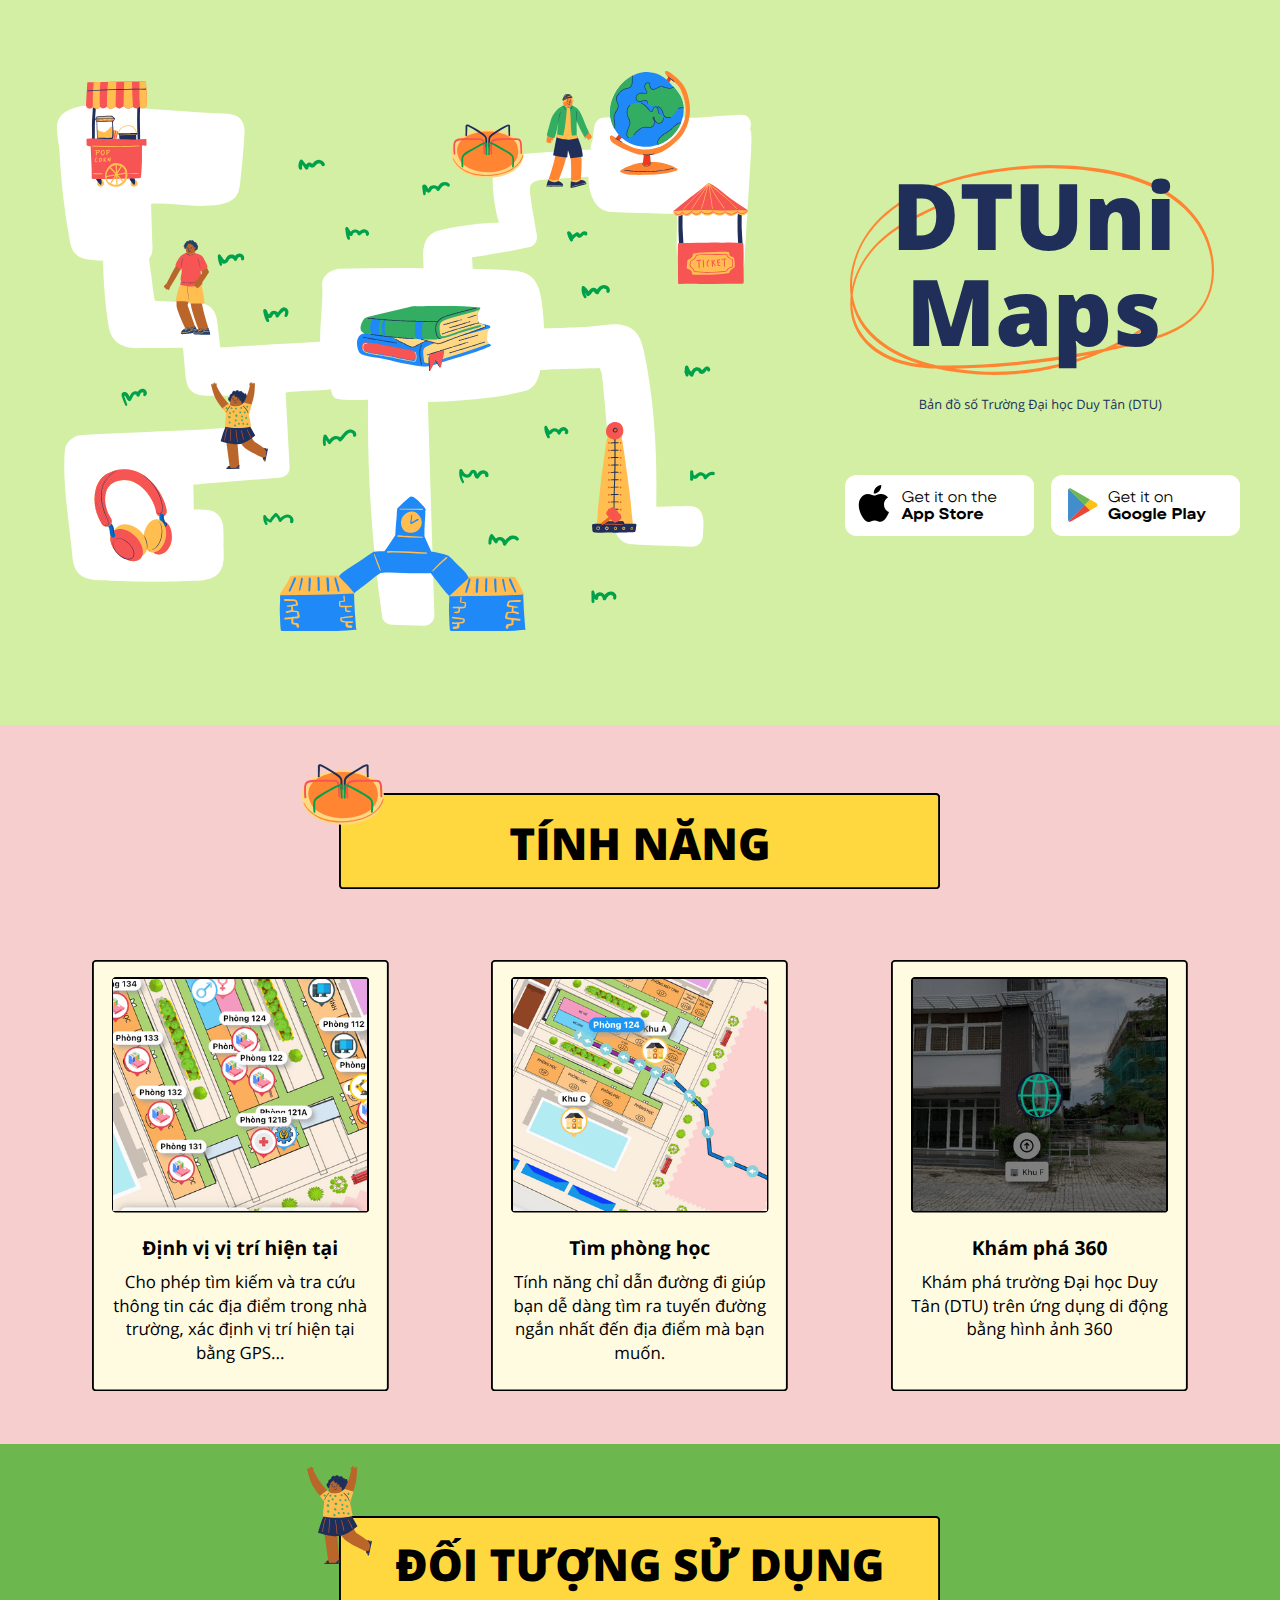
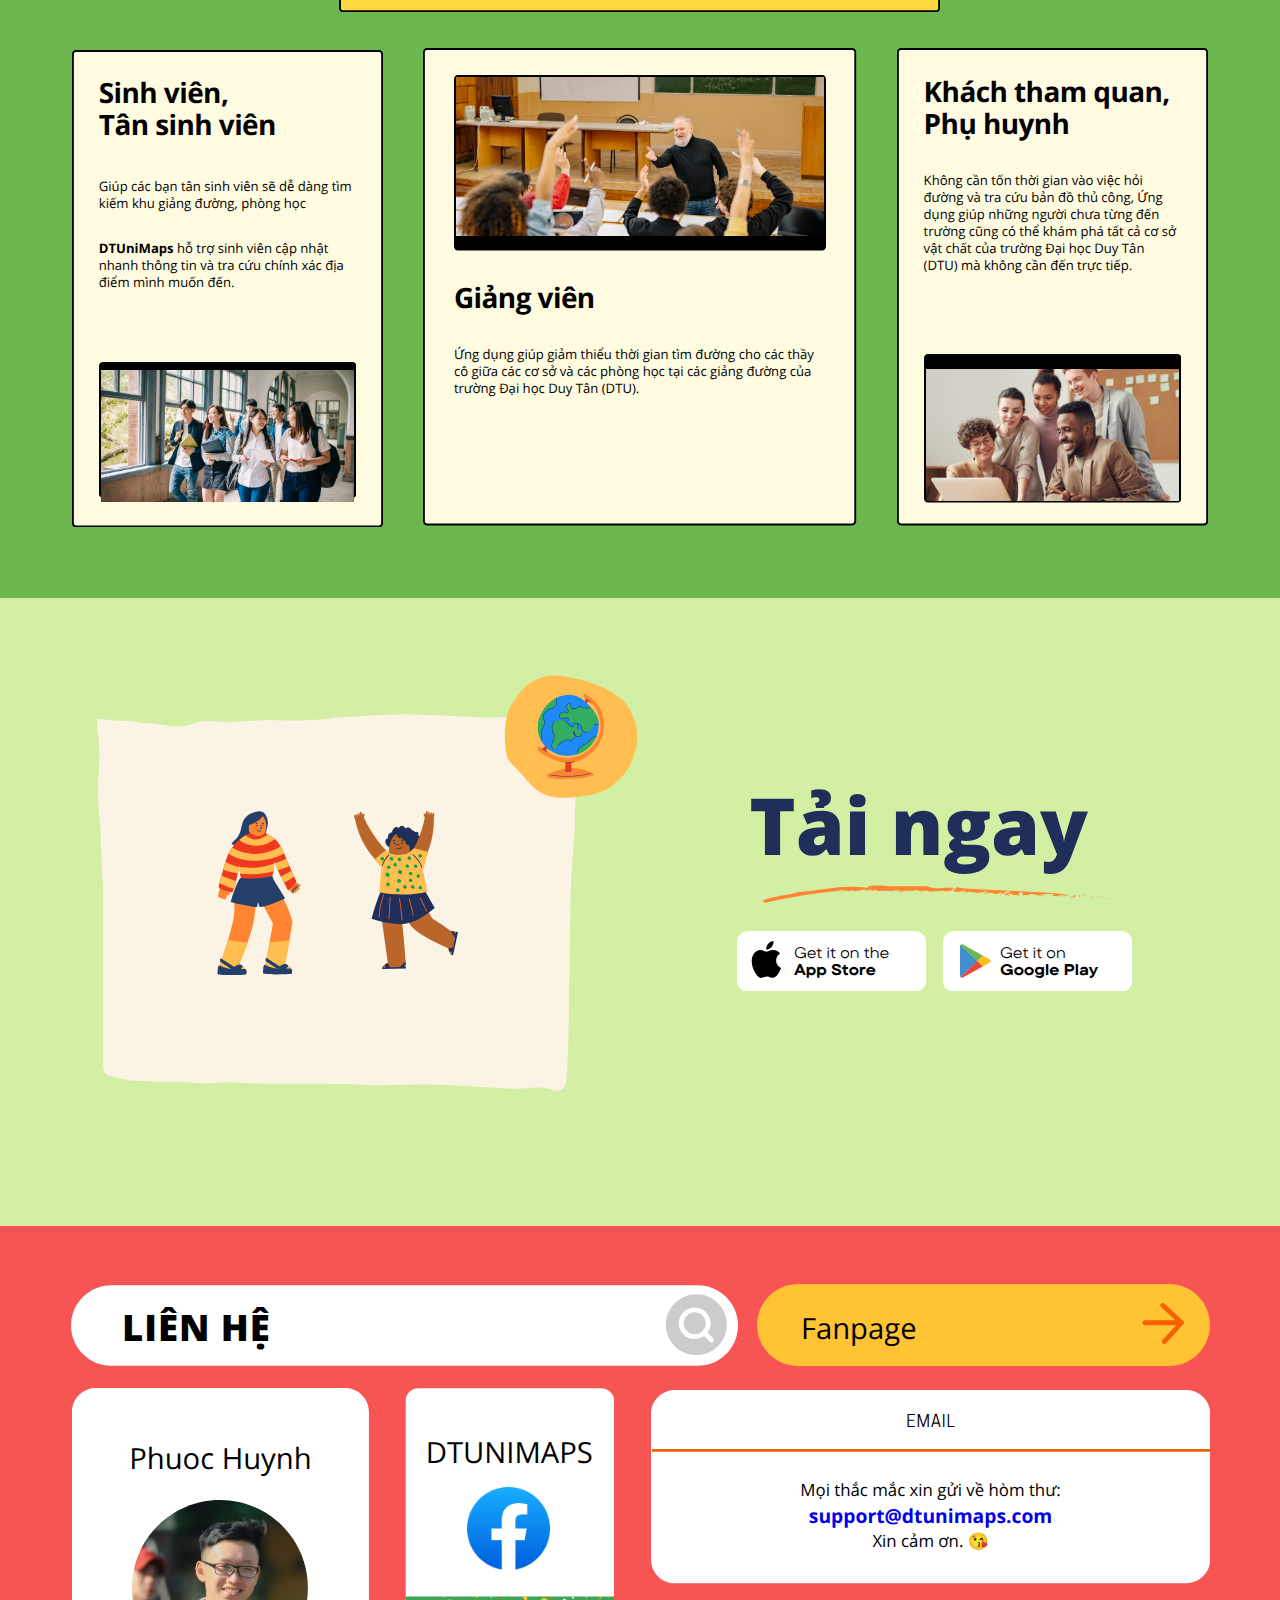
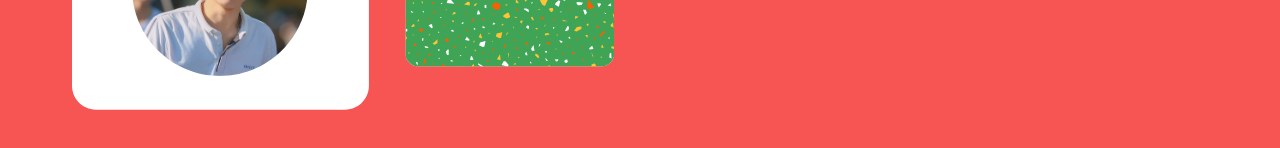
==== commit a3e0fb30: "update" ====
--- a/index.html
+++ b/index.html
@@ -188,7 +188,7 @@
     <div id="clK7Qorwc2g3PjJS" style="width:100%;opacity:1.0;height:100%;">
     <div id="j0QYV7dKxMjiXQKS" style="transform:scale(1, 1);overflow:hidden;width:100%;height:100%;">
     <div id="KxhXa5LPJFnSEzW4" style="transform: rotate(0deg); top: 0%; left: 0%; width: 100%; position: relative; opacity: 1; height: 100%;">
-    <img src="images/1032b85ad79baf2f7e01d79dbcfd802c.svg" alt="dtunimaps_Handdrawn Loose Doodle Buildable Theme Park" loading="lazy" style="width:100%;height:100%;">
+    <img title="dtunimaps" src="images/1032b85ad79baf2f7e01d79dbcfd802c.svg" alt="dtunimaps_Handdrawn Loose Doodle Buildable Theme Park" loading="lazy" style="width:100%;height:100%;">
     </div>
     </div>
     </div>
@@ -201,7 +201,7 @@
     <div id="rA1fVI4kIbhUbvfT" style="width:100%;opacity:1.0;height:100%;">
     <div id="Kp0CsCBQ3GGN9iIp" style="transform:scale(1, 1);overflow:hidden;width:100%;height:100%;">
     <div id="PIWGLwgezGUVEKV4" style="transform: rotate(0deg); top: 0%; left: 0%; width: 100%; position: relative; opacity: 1; height: 100%;">
-    <img src="images/db5d8b8ed7c3599b9bf0874a49809540.svg" alt="dtunimaps_Handdrawn Loose Doodle Popcorn Cart" loading="lazy" style="width:100%;height:100%;">
+    <img title="dtunimaps" src="images/db5d8b8ed7c3599b9bf0874a49809540.svg" alt="dtunimaps_Handdrawn Loose Doodle Popcorn Cart" loading="lazy" style="width:100%;height:100%;">
     </div>
     </div>
     </div>
@@ -214,7 +214,7 @@
     <div id="XVNpGZm8YsIpjLwm" style="width:100%;opacity:1.0;height:100%;">
     <div id="G74wbZnMqMkuGw3i" style="transform:scale(-1, 1);overflow:hidden;width:100%;height:100%;">
     <div id="HbjBAsOLmVo3K17F" style="transform: rotate(0deg); top: 0%; left: 0%; width: 100%; position: relative; opacity: 1; height: 100%;">
-    <img src="images/c6aaf35f31443bf00e7de964ba5a11b9.svg" alt="dtunimaps_Handdrawn Loose Doodle Happy Man" loading="lazy" style="width:100%;height:100%;">
+    <img title="dtunimaps" src="images/c6aaf35f31443bf00e7de964ba5a11b9.svg" alt="dtunimaps_Handdrawn Loose Doodle Happy Man" loading="lazy" style="width:100%;height:100%;">
     </div>
     </div>
     </div>
@@ -227,7 +227,7 @@
     <div id="RwAczj8Pwk7oJQan" style="width:100%;opacity:1.0;height:100%;">
     <div id="UI9LDV9iXbYjmLZj" style="transform:scale(1, 1);overflow:hidden;width:100%;height:100%;">
     <div id="JOi5YXKqUspaGj9S" style="transform: rotate(0deg); top: 0%; left: 0%; width: 100%; position: relative; opacity: 1; height: 100%;">
-    <img src="images/4f67b0a8eac738d4ea796538b9daa1f3.svg" alt="dtunimaps_Freeform Halftone Yellow Bluetooth Headphones" loading="lazy" style="width:100%;height:100%;">
+    <img title="dtunimaps" src="images/4f67b0a8eac738d4ea796538b9daa1f3.svg" alt="dtunimaps_Freeform Halftone Yellow Bluetooth Headphones" loading="lazy" style="width:100%;height:100%;">
     </div>
     </div>
     </div>
@@ -240,7 +240,7 @@
     <div id="JtjSefSHXQSfKhaQ" style="width:100%;opacity:1.0;height:100%;">
     <div id="x6bwOSF3m0N9Sjag" style="transform:scale(1, 1);overflow:hidden;width:100%;height:100%;">
     <div id="OTbsCrhcCSwZ01KA" style="transform: rotate(0deg); top: 0%; left: 0%; width: 100%; position: relative; opacity: 1; height: 100%;">
-    <img src="images/67e1c157a3b1479f0af49298191af0f5.svg" alt="dtunimaps_Handdrawn Loose Doodle Happy Girl" loading="lazy" style="width:100%;height:100%;">
+    <img title="dtunimaps" src="images/67e1c157a3b1479f0af49298191af0f5.svg" alt="dtunimaps_Handdrawn Loose Doodle Happy Girl" loading="lazy" style="width:100%;height:100%;">
     </div>
     </div>
     </div>
@@ -253,7 +253,7 @@
     <div id="A3JXwogFVdzLlWub" style="width:100%;opacity:1.0;height:100%;">
     <div id="GJhpOF2q3AbfEHpD" style="transform:scale(1, 1);overflow:hidden;width:100%;height:100%;">
     <div id="qnIY1GH0LhJeMqZJ" style="transform: rotate(0deg); top: 0%; left: 0%; width: 100%; position: relative; opacity: 1; height: 100%;">
-    <img src="images/2a8bc7420728d37de6489b8420d24dee.svg" alt="dtunimaps_Handdrawn Loose Doodle Spinning Ride" loading="lazy" style="width:100%;height:100%;">
+    <img title="dtunimaps" src="images/2a8bc7420728d37de6489b8420d24dee.svg" alt="dtunimaps_Handdrawn Loose Doodle Spinning Ride" loading="lazy" style="width:100%;height:100%;">
     </div>
     </div>
     </div>
@@ -266,7 +266,7 @@
     <div id="xXoL75QYjGzMyN3T" style="width:100%;opacity:1.0;height:100%;">
     <div id="XygPGxwxifhbbQaq" style="transform:scale(1, 1);overflow:hidden;width:100%;height:100%;">
     <div id="DThVO1Wl81kQhgor" style="transform: rotate(0deg); top: 0%; left: 0%; width: 100%; position: relative; opacity: 1; height: 100%;">
-    <img src="images/d25028891f74fc763f46b7c5b1183bf4.svg" alt="dtunimaps_Handdrawn Loose Doodle Man" loading="lazy" style="width:100%;height:100%;">
+    <img title="dtunimaps" src="images/d25028891f74fc763f46b7c5b1183bf4.svg" alt="dtunimaps_Handdrawn Loose Doodle Man" loading="lazy" style="width:100%;height:100%;">
     </div>
     </div>
     </div>
@@ -279,7 +279,7 @@
     <div id="Kngwd5jIYTUFUNKO" style="width:100%;opacity:1.0;height:100%;">
     <div id="ZuLEdKwxHpHdJsbf" style="transform:scale(1, 1);overflow:hidden;width:100%;height:100%;">
     <div id="S6hm7rBEaWNQFrGB" style="transform: rotate(0deg); top: 0%; left: 0%; width: 100%; position: relative; opacity: 1; height: 100%;">
-    <img src="images/aa9b7866e9c14deb8ef6c6ad56ce2b6f.svg" alt="dtunimaps_School Books" loading="lazy" style="width:100%;height:100%;">
+    <img title="dtunimaps" src="images/aa9b7866e9c14deb8ef6c6ad56ce2b6f.svg" alt="dtunimaps_School Books" loading="lazy" style="width:100%;height:100%;">
     </div>
     </div>
     </div>
@@ -292,7 +292,7 @@
     <div id="hQLU883E98FvBqkQ" style="width:100%;opacity:1.0;height:100%;">
     <div id="FA6fWj4Q5nExquDc" style="transform:scale(1, 1);overflow:hidden;width:100%;height:100%;">
     <div id="KIRhyLoxLgEd2vtL" style="transform: rotate(0deg); top: 0%; left: 0%; width: 100%; position: relative; opacity: 1; height: 100%;">
-    <img src="images/6134b919591766247fb3a86ea03f5b97.svg" alt="dtunimaps_Handdrawn Loose Doodle High Striker Game" loading="lazy" style="width:100%;height:100%;">
+    <img title="dtunimaps" src="images/6134b919591766247fb3a86ea03f5b97.svg" alt="dtunimaps_Handdrawn Loose Doodle High Striker Game" loading="lazy" style="width:100%;height:100%;">
     </div>
     </div>
     </div>
@@ -305,7 +305,7 @@
     <div id="d87x4eTEasg2zamM" style="width:100%;opacity:1.0;height:100%;">
     <div id="UFAlBLNRl6XAZ0zk" style="transform:scale(1, 1);overflow:hidden;width:100%;height:100%;">
     <div id="tpjUDiCNHg2sYO14" style="transform: rotate(0deg); top: 0%; left: 0%; width: 100%; position: relative; opacity: 1; height: 100%;">
-    <img src="images/16cee85aef54668196ee2d27cea2c157.svg" alt="dtunimaps_Handdrawn Loose Doodle Ticket Booth" loading="lazy" style="width:100%;height:100%;">
+    <img title="dtunimaps" src="images/16cee85aef54668196ee2d27cea2c157.svg" alt="dtunimaps_Handdrawn Loose Doodle Ticket Booth" loading="lazy" style="width:100%;height:100%;">
     </div>
     </div>
     </div>
@@ -318,7 +318,7 @@
     <div id="lBEkELeE0dK6oOSg" style="width:100%;opacity:1.0;height:100%;">
     <div id="MPopGKKBPqo1a4jb" style="transform:scale(1, 1);overflow:hidden;width:100%;height:100%;">
     <div id="uejAjr3QKO5Twa5c" style="transform: rotate(0deg); top: 0%; left: 0%; width: 100%; position: relative; opacity: 1; height: 100%;">
-    <img src="images/809e6813247c5c20ab6a87845c5d4df4.svg" alt="dtunimaps_School Globe" loading="lazy" style="width:100%;height:100%;">
+    <img title="dtunimaps" src="images/809e6813247c5c20ab6a87845c5d4df4.svg" alt="dtunimaps_School Globe" loading="lazy" style="width:100%;height:100%;">
     </div>
     </div>
     </div>
@@ -341,7 +341,7 @@
     <div id="ZPt2qEpPZlrEvA8I" style="width:100%;opacity:1.0;height:100%;">
     <div id="CPFf9W6FL3zFvOSn" style="transform:scale(1, 1);overflow:hidden;width:100%;height:100%;">
     <div id="skHo226yqrM603jC" style="transform: rotate(0deg); top: 0%; left: 0%; width: 100%; position: relative; opacity: 1; height: 100%;">
-    <img src="images/4851a58ec078f61f3129db68d0a6cb3e.svg" alt="dtunimaps_Hand drawn circle" loading="lazy" style="width:100%;height:100%;">
+    <img title="dtunimaps" src="images/4851a58ec078f61f3129db68d0a6cb3e.svg" alt="dtunimaps_Hand drawn circle" loading="lazy" style="width:100%;height:100%;">
     </div>
     </div>
     </div>
@@ -373,7 +373,7 @@
     <div id="DmBf8y9VO57AxfcN" style="width:100%;opacity:1.0;height:100%;">
     <div id="tkHDJttDmgiTWHUU" style="transform:scale(1, 1);overflow:hidden;width:100%;height:100%;">
     <div id="aYVquqNW2Siw3lfz" style="transform: rotate(0deg); top: 0%; left: 0%; width: 100%; position: relative; opacity: 1; height: 100%;">
-    <img src="images/0d74ce16bf738c4abab9e96f3c83707e.svg" alt="dtunimaps_Apple" loading="lazy" style="width:100%;height:100%;">
+    <img title="dtunimaps" src="images/0d74ce16bf738c4abab9e96f3c83707e.svg" alt="dtunimaps_Apple" loading="lazy" style="width:100%;height:100%;">
     </div>
     </div>
     </div>
@@ -404,7 +404,7 @@
     <div id="KU7gzriafyb93LrZ" style="width:100%;opacity:1.0;height:100%;">
     <div id="hJIMYmPxn9bfmhgs" style="transform:scale(1, 1);overflow:hidden;width:100%;height:100%;">
     <div id="uadTp9bZRbApXvzr" style="transform: rotate(0deg); top: 0%; left: 0%; width: 100%; position: relative; opacity: 1; height: 100%;">
-    <img src="images/0ff0695dcef5a8a2083bd53e2f273037.svg" alt="dtunimaps_playstore" loading="lazy" style="width:100%;height:100%;">
+    <img title="dtunimaps" src="images/0ff0695dcef5a8a2083bd53e2f273037.svg" alt="dtunimaps_playstore" loading="lazy" style="width:100%;height:100%;">
     </div>
     </div>
     </div>
@@ -431,7 +431,7 @@
     <div id="R4qvt06I6WPB8NM9" style="width:100%;opacity:1.0;height:100%;">
     <div id="y8uKWQO71G7K7HHc" style="transform:scale(1, 1);overflow:hidden;width:100%;height:100%;">
     <div id="yhxHErOM36xfcSiK" style="transform: rotate(0deg); top: 0%; left: 0%; width: 100%; position: relative; opacity: 1; height: 100%;">
-    <img src="images/2a8bc7420728d37de6489b8420d24dee.svg" alt="dtunimaps_Handdrawn Loose Doodle Spinning Ride" loading="lazy" style="width:100%;height:100%;">
+    <img title="dtunimaps" src="images/2a8bc7420728d37de6489b8420d24dee.svg" alt="dtunimaps_Handdrawn Loose Doodle Spinning Ride" loading="lazy" style="width:100%;height:100%;">
     </div>
     </div>
     </div>
@@ -491,7 +491,7 @@
     <div id="et5l1mbKfkuJQZYV" style="width:100%;opacity:1.0;height:100%;">
     <div id="BEQuYDr59BFBjvH1" style="transform:scale(1, 1);overflow:hidden;width:100%;height:100%;">
     <div id="ylDy5HE7pUURKycS" style="transform: rotate(0deg); top: -47.3274%; left: 0%; width: 100%; position: relative; opacity: 1; height: 194.655%;">
-    <img src="images/4575931779bc8c171ff22f884d310897.png" alt="dtunimaps_" loading="lazy" style="width:100%;height:100%;">
+    <img title="dtunimaps" src="images/4575931779bc8c171ff22f884d310897.png" alt="dtunimaps_" loading="lazy" style="width:100%;height:100%;">
     </div>
     </div>
     </div>
@@ -542,7 +542,7 @@
     <div id="cB9wo1JiuV3zUJuj" style="width:100%;opacity:1.0;height:100%;">
     <div id="v1HK8USzuspWauPe" style="transform:scale(1, 1);overflow:hidden;width:100%;height:100%;">
     <div id="YZYJuvHeNnYQjebm" style="transform: rotate(0deg); top: -47.3274%; left: 0%; width: 100%; position: relative; opacity: 1; height: 194.655%;">
-    <img src="images/a4946284768b9a4f1c68a8dfa9481a47.png" alt="dtunimaps_" loading="lazy" style="width:100%;height:100%;">
+    <img title="dtunimaps" src="images/a4946284768b9a4f1c68a8dfa9481a47.png" alt="dtunimaps_" loading="lazy" style="width:100%;height:100%;">
     </div>
     </div>
     </div>
@@ -593,7 +593,7 @@
     <div id="sXwKPCVBfA7lCJ59" style="width:100%;opacity:1.0;height:100%;">
     <div id="oIivCRaK3S1RU2Vj" style="transform:scale(1, 1);overflow:hidden;width:100%;height:100%;">
     <div id="PTncae2FqBBlOcxG" style="transform: rotate(0deg); top: -47.3274%; left: 0%; width: 100%; position: relative; opacity: 1; height: 194.655%;">
-    <img src="images/6d3167b6ec7f250dd71eaa14332a8adf.png" alt="dtunimaps_" loading="lazy" style="width:100%;height:100%;">
+    <img title="dtunimaps" src="images/6d3167b6ec7f250dd71eaa14332a8adf.png" alt="dtunimaps_" loading="lazy" style="width:100%;height:100%;">
     </div>
     </div>
     </div>
@@ -626,7 +626,7 @@
     <div id="z7I6Bn5tP8unJsbd" style="width:100%;opacity:1.0;height:100%;">
     <div id="ti3a7VmZYm4XPwTo" style="transform:scale(1, 1);overflow:hidden;width:100%;height:100%;">
     <div id="K2vTVaaBgythtbhi" style="transform: rotate(0deg); top: 0%; left: 0%; width: 100%; position: relative; opacity: 1; height: 100%;">
-    <img src="images/67e1c157a3b1479f0af49298191af0f5.svg" alt="dtunimaps_Handdrawn Loose Doodle Happy Girl" loading="lazy" style="width:100%;height:100%;">
+    <img title="dtunimaps" src="images/67e1c157a3b1479f0af49298191af0f5.svg" alt="dtunimaps_Handdrawn Loose Doodle Happy Girl" loading="lazy" style="width:100%;height:100%;">
     </div>
     </div>
     </div>
@@ -682,7 +682,7 @@
     <div id="v2qHnqJD1gutlV98" style="padding-top:68.62538109%;transform:rotate(0deg);">
     <div id="OvJrr31WXsmsbiD3" style="top:0px;left:0px;width:100%;position:absolute;height:100%;">
     <div id="hG6a5NpRgdB2EpAv" style="flex-direction:column;display:flex;width:100%;justify-content:flex-start;opacity:1.0;height:100%;">
-    <h2 id="K4vlJgiRD1YNsbbt" style="color:#000000;font-family:YAD7QhG2T6o-0;line-height:1.3em;font-weight: normal;"><span id="FKzSmT53zTlpxf4J" style="color:#000000;">Là vị “Cứu tinh” của tân sinh viên, các bạn sẽ dễ dàng tìm kiếm khu giảng đường cũng như thông tin và vị trí của các phòng chức năng.</span><br></h2>
+    <h2 id="K4vlJgiRD1YNsbbt" style="color:#000000;font-family:YAD7QhG2T6o-0;line-height:1.3em;font-weight: normal;"><span id="FKzSmT53zTlpxf4J" style="color:#000000;">Giúp các bạn tân sinh viên sẽ dễ dàng tìm kiếm khu giảng đường, phòng học</span><br></h2>
     <p id="g2SZufRqloT8UudM" style="color:#000000;font-family:YAD7QhG2T6o-0;line-height:1.3em;"><br></p>
     <p id="d0CYzonFAGTDwz6d" style="color:#000000;font-family:YAD7QhG2T6o-0;line-height:1.3em;"><span id="D6Q5V25gUMI9jVOS" style="color:#000000;font-weight:700;">DTUniMaps</span><span id="BydkPYoOWcuQys7q" style="color:#000000;"> hỗ trợ sinh viên cập nhật nhanh thông tin và tra cứu chính xác địa điểm mình muốn đến.</span></p>
     <p id="tRIGeSwXWvPym61j" style="color:#000000;font-family:YAD7QhG2T6o-0;line-height:1.3em;"><br></p>
@@ -711,7 +711,7 @@
     <div id="JTpAeOwcVSGV7lqf" style="width:100%;opacity:1.0;height:100%;">
     <div id="dTi156maPwhvqvDr" style="transform:scale(1, 1);overflow:hidden;width:100%;height:100%;">
     <div id="D8ZxuuSgUsAyGiZu" style="transform: rotate(0deg); top: -14.1444%; left: 0%; width: 100%; position: relative; opacity: 1; height: 128.289%;">
-    <img src="images/4284eba0e122db9c92f37685ca4e5a74.jpg" alt="dtunimaps_Asian students" loading="lazy" style="width:100%;height:100%;">
+    <img title="dtunimaps" src="images/4284eba0e122db9c92f37685ca4e5a74.jpg" alt="dtunimaps_Asian students" loading="lazy" style="width:100%;height:100%;">
     </div>
     </div>
     </div>
@@ -748,7 +748,7 @@
     <div id="SikkMne6ibYCb6dY" style="width:100%;opacity:1.0;height:100%;">
     <div id="k78uITY7GySMN1n2" style="transform:scale(1, 1);overflow:hidden;width:100%;height:100%;">
     <div id="aFLgGepmKfb1Nr5w" style="transform: rotate(0deg); top: -27.1684%; left: 0%; width: 100%; position: relative; opacity: 1; height: 154.337%;">
-    <img src="images/9012047106f4255969c607a995f2fbbd.jpg" alt="dtunimaps_A Class Having a Recitation" loading="lazy" style="width:100%;height:100%;">
+    <img title="dtunimaps" src="images/9012047106f4255969c607a995f2fbbd.jpg" alt="dtunimaps_A Class Having a Recitation" loading="lazy" style="width:100%;height:100%;">
     </div>
     </div>
     </div>
@@ -815,7 +815,7 @@
     <div id="nJ7BRlqnsOP62vOK" style="width:100%;opacity:1.0;height:100%;">
     <div id="NSrws0JCdoUNuh9q" style="transform:scale(1, 1);overflow:hidden;width:100%;height:100%;">
     <div id="gpmhXBV2XNVkrJtG" style="transform:rotate(0deg);top:-14.02430477%;left:0%;width:100%;position:relative;opacity:1.0;height:128.04860954%;animation:anim-pulse 1.5s ease-in-out infinite;">
-    <img src="images/b297951aafa35fafa1439e7c44c2972a.jpg" alt="dtunimaps_Photo Of People Looking On Laptop" loading="lazy" style="width:100%;height:100%;">
+    <img title="dtunimaps" src="images/b297951aafa35fafa1439e7c44c2972a.jpg" alt="dtunimaps_Photo Of People Looking On Laptop" loading="lazy" style="width:100%;height:100%;">
     </div>
     </div>
     </div>
@@ -846,7 +846,7 @@
     <div id="Dd9yQHp71oKwS7mK" style="width:100%;opacity:1.0;height:100%;">
     <div id="ZRJLOZExZ8RXiJo5" style="transform:scale(1, 1);overflow:hidden;width:100%;height:100%;">
     <div id="R4q8BAv0eWxuWYJq" style="transform:rotate(0deg);top:0%;left:0%;width:100%;position:relative;opacity:1.0;height:100%;animation:anim-pulse 1.5s ease-in-out infinite;">
-    <img src="images/d6a3205d2729a6e2507f2fd3c6ed5d64.svg" alt="dtunimaps_Handdrawn Loose Doodle Girl" loading="lazy" style="width:100%;height:100%;">
+    <img title="dtunimaps" src="images/d6a3205d2729a6e2507f2fd3c6ed5d64.svg" alt="dtunimaps_Handdrawn Loose Doodle Girl" loading="lazy" style="width:100%;height:100%;">
     </div>
     </div>
     </div>
@@ -859,7 +859,7 @@
     <div id="AdiW2Rmm4XggWt3B" style="width:100%;opacity:1.0;height:100%;">
     <div id="BG0vJeVA6FV5d9Ms" style="transform:scale(1, 1);overflow:hidden;width:100%;height:100%;">
     <div id="C4knGmu9jcyzsDO3" style="transform:rotate(0deg);top:0%;left:0%;width:100%;position:relative;opacity:1.0;height:100%;animation:anim-pulse 1.5s ease-in-out infinite;">
-    <img src="images/391f3f67aa852eaa14ccf57f51fbcec4.svg" alt="dtunimaps_Handdrawn Loose Doodle Happy Girl" loading="lazy" style="width:100%;height:100%;">
+    <img title="dtunimaps" src="images/391f3f67aa852eaa14ccf57f51fbcec4.svg" alt="dtunimaps_Handdrawn Loose Doodle Happy Girl" loading="lazy" style="width:100%;height:100%;">
     </div>
     </div>
     </div>
@@ -872,7 +872,7 @@
     <div id="ciC28AOlH4Ns372K" style="width:100%;opacity:1.0;height:100%;">
     <div id="dL9hrqpdSYWXc4x1" style="transform:scale(1, 1);overflow:hidden;width:100%;height:100%;">
     <div id="E5I7aWtctogQF319" style="transform:rotate(0deg);top:0%;left:0%;width:100%;position:relative;opacity:1.0;height:100%;animation:anim-pulse 1.5s ease-in-out infinite;">
-    <img src="images/38a3fe4125ec6352eed01298545d2c49.svg" alt="dtunimaps_Abstract shapes" loading="lazy" style="width:100%;height:100%;">
+    <img title="dtunimaps" src="images/38a3fe4125ec6352eed01298545d2c49.svg" alt="dtunimaps_Abstract shapes" loading="lazy" style="width:100%;height:100%;">
     </div>
     </div>
     </div>
@@ -885,7 +885,7 @@
     <div id="HX19tRGXMLvebSAW" style="width:100%;opacity:1.0;height:100%;">
     <div id="opKsy5dsIWj1ZhwJ" style="transform:scale(1, 1);overflow:hidden;width:100%;height:100%;">
     <div id="RUI9f0lX2csocwv7" style="transform: rotate(0deg); top: 0%; left: 0%; width: 100%; position: relative; opacity: 1; height: 100%;">
-    <img src="images/809e6813247c5c20ab6a87845c5d4df4.svg" alt="dtunimaps_School Globe" loading="lazy" style="width:100%;height:100%;">
+    <img title="dtunimaps" src="images/809e6813247c5c20ab6a87845c5d4df4.svg" alt="dtunimaps_School Globe" loading="lazy" style="width:100%;height:100%;">
     </div>
     </div>
     </div>
@@ -905,7 +905,7 @@
     <div id="KNu2VjWL7gaSS8Xw" style="width:100%;opacity:1.0;height:100%;">
     <div id="ZbqYSjUKjesU0DCR" style="transform:scale(1, 1);overflow:hidden;width:100%;height:100%;">
     <div id="Kkf2L8zYbdEqz9IT" style="transform:rotate(0deg);top:0%;left:0%;width:100%;position:relative;opacity:1.0;height:100%;animation:anim-pulse 1.5s ease-in-out infinite;">
-    <img src="images/b3a165ad2aca04015697b52b230381f8.svg" alt="dtunimaps_Hand-drawn line element" loading="lazy" style="width:100%;height:100%;">
+    <img title="dtunimaps" src="images/b3a165ad2aca04015697b52b230381f8.svg" alt="dtunimaps_Hand-drawn line element" loading="lazy" style="width:100%;height:100%;">
     </div>
     </div>
     </div>
@@ -930,7 +930,7 @@
     <div id="Ks7rGq6lOakG0DuW" style="width:100%;opacity:1.0;height:100%;">
     <div id="DCttf8OEsRQMGKEk" style="transform:scale(1, 1);overflow:hidden;width:100%;height:100%;">
     <div id="Qi7ZYomLorxWVveu" style="transform: rotate(0deg); top: 0%; left: 0%; width: 100%; position: relative; opacity: 1; height: 100%;">
-    <img src="images/0d74ce16bf738c4abab9e96f3c83707e.svg" alt="dtunimaps_Apple" loading="lazy" style="width:100%;height:100%;">
+    <img title="dtunimaps" src="images/0d74ce16bf738c4abab9e96f3c83707e.svg" alt="dtunimaps_Apple" loading="lazy" style="width:100%;height:100%;">
     </div>
     </div>
     </div>
@@ -961,7 +961,7 @@
     <div id="M2RynuYZyPwOC3iI" style="width:100%;opacity:1.0;height:100%;">
     <div id="qVPpl0XQR1EqAflQ" style="transform:scale(1, 1);overflow:hidden;width:100%;height:100%;">
     <div id="Fr8YZqZQ7Z59rj3v" style="transform: rotate(0deg); top: 0%; left: 0%; width: 100%; position: relative; opacity: 1; height: 100%;">
-    <img src="images/0ff0695dcef5a8a2083bd53e2f273037.svg" alt="dtunimaps_playstore" loading="lazy" style="width:100%;height:100%;">
+    <img title="dtunimaps" src="images/0ff0695dcef5a8a2083bd53e2f273037.svg" alt="dtunimaps_playstore" loading="lazy" style="width:100%;height:100%;">
     </div>
     </div>
     </div>
@@ -988,7 +988,7 @@
     <div id="zAxrHlQrvVSFFj6X" style="width:100%;opacity:1.0;height:100%;">
     <div id="vI59PJwnRWZMBe1a" style="transform:scale(1, 1);overflow:hidden;width:100%;height:100%;">
     <div id="wHtruKMhKwOnf5T3" style="transform:rotate(0deg);top:0%;left:0%;width:100%;position:relative;opacity:1.0;height:100%;animation:anim-pulse 1.5s ease-in-out infinite;">
-    <img src="images/92433d9c395bee97f234fae103850b3c.svg" alt="dtunimaps_Minimalist UI Search Element" loading="lazy" style="width:100%;height:100%;">
+    <img title="dtunimaps" src="images/92433d9c395bee97f234fae103850b3c.svg" alt="dtunimaps_Minimalist UI Search Element" loading="lazy" style="width:100%;height:100%;">
     </div>
     </div>
     </div>
@@ -1020,7 +1020,7 @@
     <div id="FzdHPofGXwUTbGvT" style="width:100%;opacity:1.0;height:100%;">
     <div id="Ypv51WvNkFGXg3PG" style="transform:scale(1, 1);overflow:hidden;width:100%;height:100%;">
     <div id="a3AqvT8fMDlH1DRR" style="transform:rotate(0deg);top:0%;left:0%;width:100%;position:relative;opacity:1.0;height:100%;animation:anim-pulse 1.5s ease-in-out infinite;">
-    <img src="images/641ff8210b045116351e00e4d6c0795e.svg" alt="dtunimaps_Minimalist UI Rounded Rectangle Element" loading="lazy" style="width:100%;height:100%;">
+    <img title="dtunimaps" src="images/641ff8210b045116351e00e4d6c0795e.svg" alt="dtunimaps_Minimalist UI Rounded Rectangle Element" loading="lazy" style="width:100%;height:100%;">
     </div>
     </div>
     </div>
@@ -1033,7 +1033,7 @@
     <div id="G9aG2iTSHM6R1oZg" style="width:100%;opacity:1.0;height:100%;">
     <div id="JK5DbQimTLmJ47Xr" style="transform:scale(1, 1);overflow:hidden;width:100%;height:100%;">
     <div id="dITaAv6fTeBEpJMf" style="transform:rotate(0deg);top:0%;left:0%;width:100%;position:relative;opacity:1.0;height:100%;animation:anim-pulse 1.5s ease-in-out infinite;">
-    <img src="images/10c1467f15537fdbfc1c4a28eebcde61.svg" alt="dtunimaps_Minimalist UI Rounded Rectangle Element" loading="lazy" style="width:100%;height:100%;">
+    <img title="dtunimaps" src="images/10c1467f15537fdbfc1c4a28eebcde61.svg" alt="dtunimaps_Minimalist UI Rounded Rectangle Element" loading="lazy" style="width:100%;height:100%;">
     </div>
     </div>
     </div>
@@ -1104,7 +1104,7 @@
     <div id="NoDXwbrHzajMGwrT" style="width:100%;opacity:1.0;height:100%;">
     <div id="h9sXSMSd5Ej44O7y" style="transform:scale(1, 1);overflow:hidden;width:100%;height:100%;">
     <div id="JN9PSXNpqfTVZ2sQ" style="transform:rotate(0deg);top:0%;left:0%;width:100%;position:relative;opacity:1.0;height:100%;animation:anim-pulse 1.5s ease-in-out infinite;">
-    <img src="images/148725e6623fe9974cfe1054a6a690f3.svg" alt="dtunimaps_Minimalist UI Text  Element" loading="lazy" style="width:100%;height:100%;">
+    <img title="dtunimaps" src="images/148725e6623fe9974cfe1054a6a690f3.svg" alt="dtunimaps_Minimalist UI Text  Element" loading="lazy" style="width:100%;height:100%;">
     </div>
     </div>
     </div>
@@ -1117,7 +1117,7 @@
     <div id="cIGZt8oUgqwDdQbd" style="width:100%;opacity:1.0;height:100%;">
     <div id="P9lHeukUuP3zioyz" style="transform:scale(1, 1);overflow:hidden;width:100%;height:100%;">
     <div id="UWfYyZZGhGMSqAE6" style="transform:rotate(0deg);top:0%;left:0%;width:100%;position:relative;opacity:1.0;height:100%;animation:anim-pulse 1.5s ease-in-out infinite;">
-    <img src="images/1192a8841857cf0d3db3dc8bbc319f07.png" alt="dtunimaps_" loading="lazy" style="width:100%;height:100%;">
+    <img title="dtunimaps" src="images/1192a8841857cf0d3db3dc8bbc319f07.png" alt="dtunimaps_" loading="lazy" style="width:100%;height:100%;">
     </div>
     </div>
     </div>
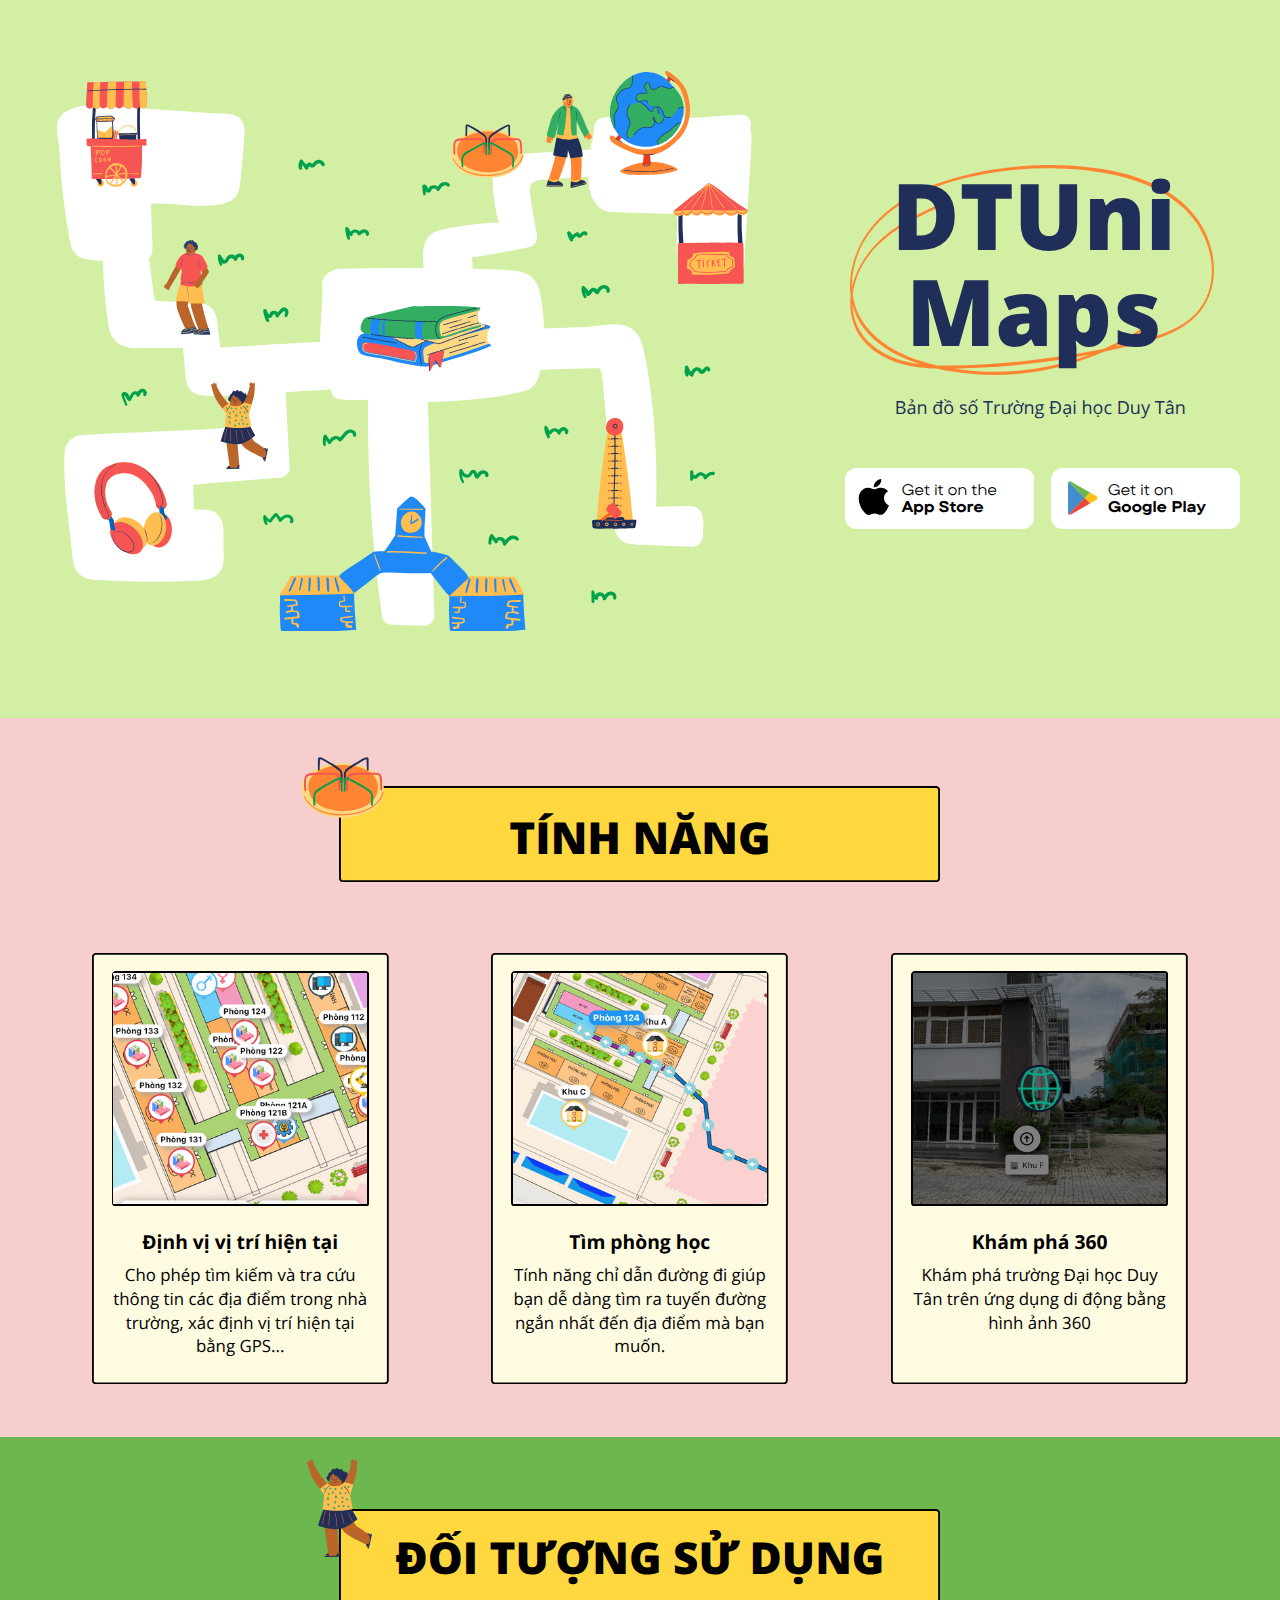
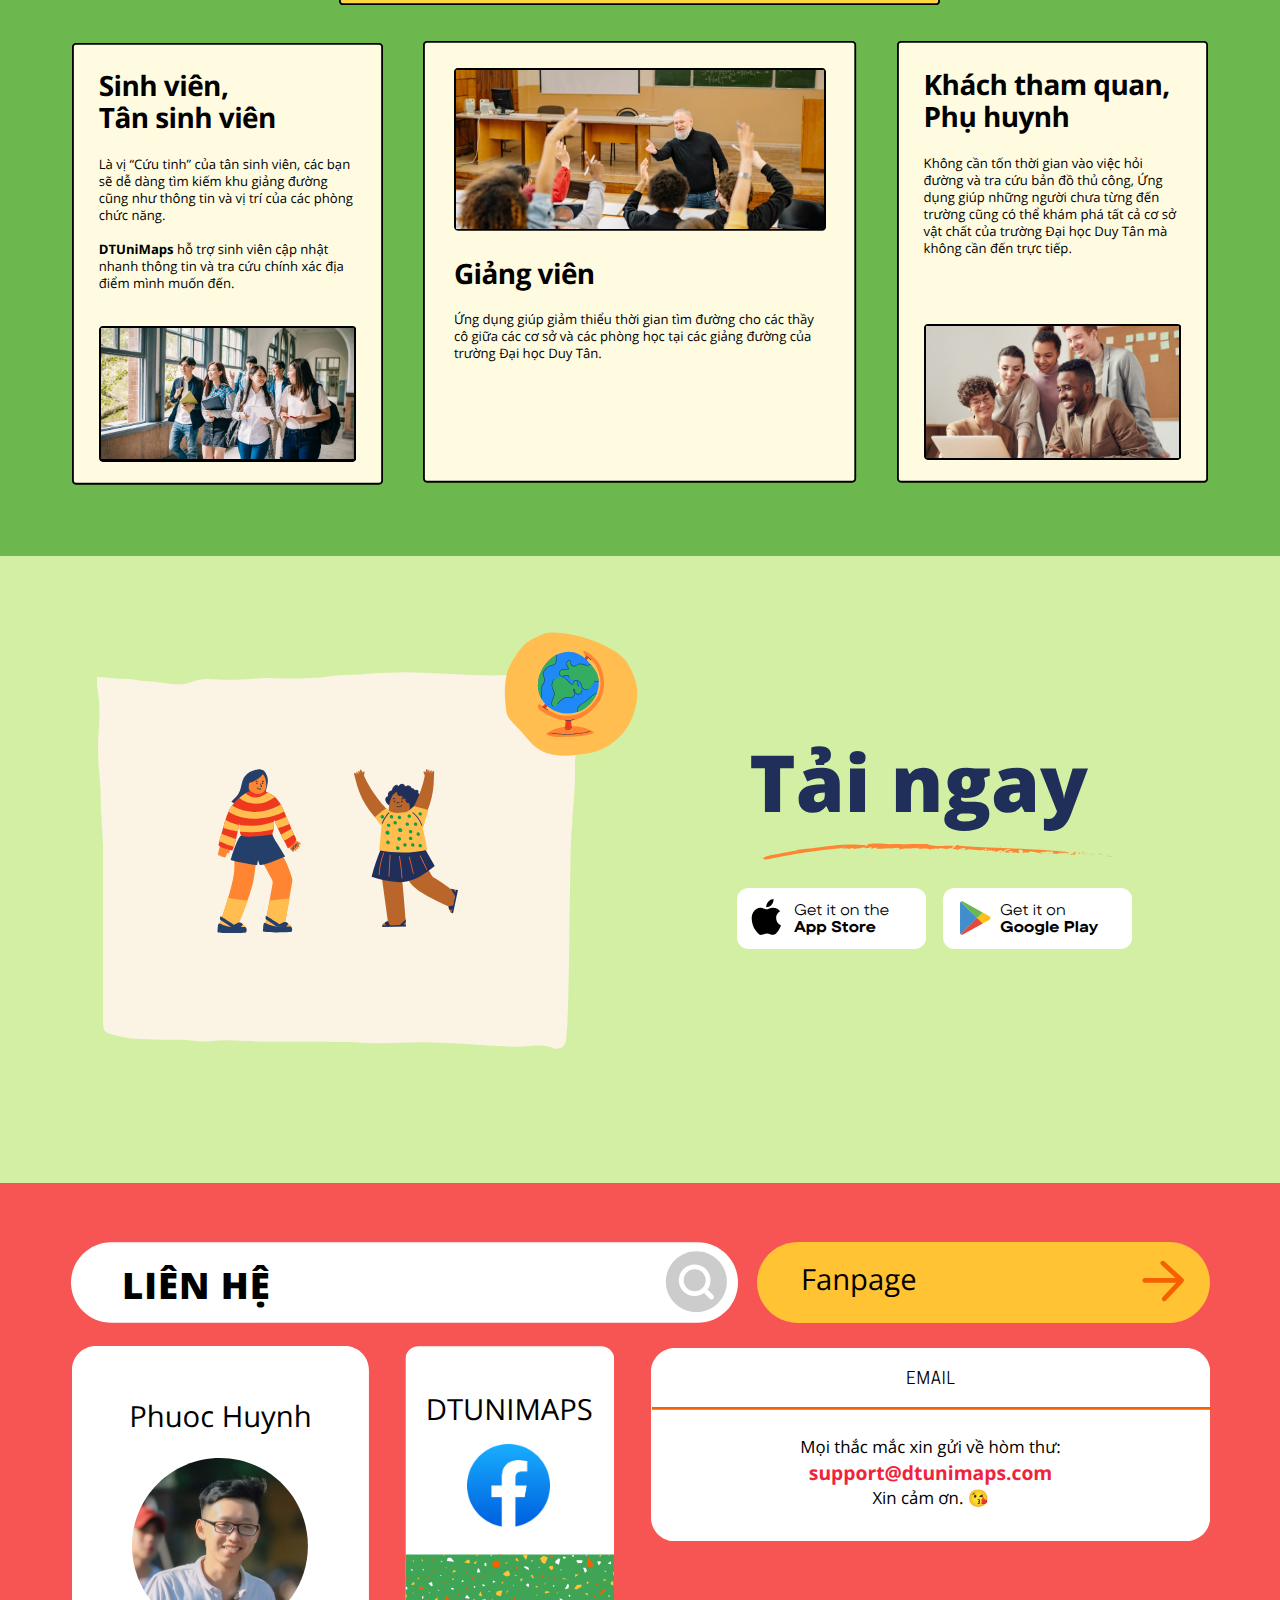
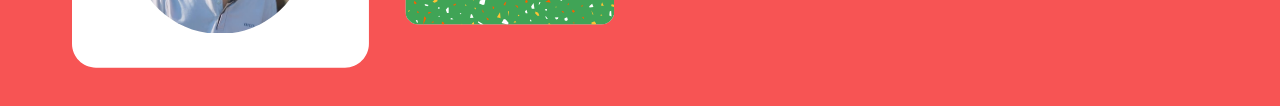
==== commit 8e651662: "update homepage" ====
--- a/index.html
+++ b/index.html
@@ -177,1009 +177,1014 @@
     <noscript><iframe src="https://www.googletagmanager.com/ns.html?id=GTM-K9JRH2S"
       height="0" width="0" style="display:none;visibility:hidden"></iframe></noscript>
       <!-- End Google Tag Manager (noscript) -->
-    <div id="root">
-    <section id="page-0" style="z-index:0;overflow:hidden;display:grid;position:relative;align-items:center;">
-    <div id="as7MsJVpdxNp1WMK" style="background-color:#d3efa4;transform:scale(1, 1);overflow:hidden;width:100%;opacity:1.0;height:100%;top:0%;left:0%;position:absolute;">
-    </div>
-    <div id="Cc3z5mddCfTEpCkP">
-    <div id="hH1BFEbM3NskRDwk">
-    <div id="Ddtb3xBh8ohSdhKa" style="padding-top:73.81818182%;transform:rotate(0deg);">
-    <div id="UIVu2QGr6QyfceRB" style="top:0px;left:0px;width:100%;position:absolute;height:100%;">
-    <div id="clK7Qorwc2g3PjJS" style="width:100%;opacity:1.0;height:100%;">
-    <div id="j0QYV7dKxMjiXQKS" style="transform:scale(1, 1);overflow:hidden;width:100%;height:100%;">
-    <div id="KxhXa5LPJFnSEzW4" style="transform: rotate(0deg); top: 0%; left: 0%; width: 100%; position: relative; opacity: 1; height: 100%;">
-    <img title="dtunimaps" src="images/1032b85ad79baf2f7e01d79dbcfd802c.svg" alt="dtunimaps_Handdrawn Loose Doodle Buildable Theme Park" loading="lazy" style="width:100%;height:100%;">
-    </div>
-    </div>
-    </div>
-    </div>
-    </div>
-    </div>
-    <div id="v4EjtQhhIOKeFkDK">
-    <div id="OFyCAuDEEJ9TDaZd" style="padding-top:173.50157729%;transform:rotate(0deg);">
-    <div id="djkXPeOmYp2wOnrW" style="top:0px;left:0px;width:100%;position:absolute;height:100%;">
-    <div id="rA1fVI4kIbhUbvfT" style="width:100%;opacity:1.0;height:100%;">
-    <div id="Kp0CsCBQ3GGN9iIp" style="transform:scale(1, 1);overflow:hidden;width:100%;height:100%;">
-    <div id="PIWGLwgezGUVEKV4" style="transform: rotate(0deg); top: 0%; left: 0%; width: 100%; position: relative; opacity: 1; height: 100%;">
-    <img title="dtunimaps" src="images/db5d8b8ed7c3599b9bf0874a49809540.svg" alt="dtunimaps_Handdrawn Loose Doodle Popcorn Cart" loading="lazy" style="width:100%;height:100%;">
-    </div>
-    </div>
-    </div>
-    </div>
-    </div>
-    </div>
-    <div id="qjDRBdNxbeXrBxhg">
-    <div id="nSvRu2KGBu97pN8v" style="padding-top:202.20588235%;transform:rotate(0deg);">
-    <div id="p7Ve9GbLN1ojZvBx" style="top:0px;left:0px;width:100%;position:absolute;height:100%;">
-    <div id="XVNpGZm8YsIpjLwm" style="width:100%;opacity:1.0;height:100%;">
-    <div id="G74wbZnMqMkuGw3i" style="transform:scale(-1, 1);overflow:hidden;width:100%;height:100%;">
-    <div id="HbjBAsOLmVo3K17F" style="transform: rotate(0deg); top: 0%; left: 0%; width: 100%; position: relative; opacity: 1; height: 100%;">
-    <img title="dtunimaps" src="images/c6aaf35f31443bf00e7de964ba5a11b9.svg" alt="dtunimaps_Handdrawn Loose Doodle Happy Man" loading="lazy" style="width:100%;height:100%;">
-    </div>
-    </div>
-    </div>
-    </div>
-    </div>
-    </div>
-    <div id="tSA30NfEvxflDwDY">
-    <div id="L8RQjz7xXOdjqAsH" style="padding-top:134.47432763%;transform:rotate(-13.58750911deg);">
-    <div id="nqwFOz3uBJGqh6tP" style="top:0px;left:0px;width:100%;position:absolute;height:100%;">
-    <div id="RwAczj8Pwk7oJQan" style="width:100%;opacity:1.0;height:100%;">
-    <div id="UI9LDV9iXbYjmLZj" style="transform:scale(1, 1);overflow:hidden;width:100%;height:100%;">
-    <div id="JOi5YXKqUspaGj9S" style="transform: rotate(0deg); top: 0%; left: 0%; width: 100%; position: relative; opacity: 1; height: 100%;">
-    <img title="dtunimaps" src="images/4f67b0a8eac738d4ea796538b9daa1f3.svg" alt="dtunimaps_Freeform Halftone Yellow Bluetooth Headphones" loading="lazy" style="width:100%;height:100%;">
-    </div>
-    </div>
-    </div>
-    </div>
-    </div>
-    </div>
-    <div id="Cr3SYlQG0y25D0dU">
-    <div id="nlwtgeEsM8HMbD0a" style="padding-top:152.35457064%;transform:rotate(0deg);">
-    <div id="qkmOm9Rex2VcjH5a" style="top:0px;left:0px;width:100%;position:absolute;height:100%;">
-    <div id="JtjSefSHXQSfKhaQ" style="width:100%;opacity:1.0;height:100%;">
-    <div id="x6bwOSF3m0N9Sjag" style="transform:scale(1, 1);overflow:hidden;width:100%;height:100%;">
-    <div id="OTbsCrhcCSwZ01KA" style="transform: rotate(0deg); top: 0%; left: 0%; width: 100%; position: relative; opacity: 1; height: 100%;">
-    <img title="dtunimaps" src="images/67e1c157a3b1479f0af49298191af0f5.svg" alt="dtunimaps_Handdrawn Loose Doodle Happy Girl" loading="lazy" style="width:100%;height:100%;">
-    </div>
-    </div>
-    </div>
-    </div>
-    </div>
-    </div>
-    <div id="adLtN3o7VDBDWKqh">
-    <div id="XTLtbeClItoVwPAl" style="padding-top:68.05157593%;transform:rotate(0deg);">
-    <div id="mTJlGjp1M5QrV48g" style="top:0px;left:0px;width:100%;position:absolute;height:100%;">
-    <div id="A3JXwogFVdzLlWub" style="width:100%;opacity:1.0;height:100%;">
-    <div id="GJhpOF2q3AbfEHpD" style="transform:scale(1, 1);overflow:hidden;width:100%;height:100%;">
-    <div id="qnIY1GH0LhJeMqZJ" style="transform: rotate(0deg); top: 0%; left: 0%; width: 100%; position: relative; opacity: 1; height: 100%;">
-    <img title="dtunimaps" src="images/2a8bc7420728d37de6489b8420d24dee.svg" alt="dtunimaps_Handdrawn Loose Doodle Spinning Ride" loading="lazy" style="width:100%;height:100%;">
-    </div>
-    </div>
-    </div>
-    </div>
-    </div>
-    </div>
-    <div id="T0Xg83kuBxH5Ftz4">
-    <div id="C8MFWqenA3liS2X1" style="padding-top:199.27536232%;transform:rotate(0deg);">
-    <div id="bQgFHLdgNwRFBW2X" style="top:0px;left:0px;width:100%;position:absolute;height:100%;">
-    <div id="xXoL75QYjGzMyN3T" style="width:100%;opacity:1.0;height:100%;">
-    <div id="XygPGxwxifhbbQaq" style="transform:scale(1, 1);overflow:hidden;width:100%;height:100%;">
-    <div id="DThVO1Wl81kQhgor" style="transform: rotate(0deg); top: 0%; left: 0%; width: 100%; position: relative; opacity: 1; height: 100%;">
-    <img title="dtunimaps" src="images/d25028891f74fc763f46b7c5b1183bf4.svg" alt="dtunimaps_Handdrawn Loose Doodle Man" loading="lazy" style="width:100%;height:100%;">
-    </div>
-    </div>
-    </div>
-    </div>
-    </div>
-    </div>
-    <div id="t5n9ZrW3hSk9FFEP">
-    <div id="vIuBJUlBaDwVYVWt" style="padding-top:48.18181818%;transform:rotate(0deg);">
-    <div id="RC42s7YrKQezNgic" style="top:0px;left:0px;width:100%;position:absolute;height:100%;">
-    <div id="Kngwd5jIYTUFUNKO" style="width:100%;opacity:1.0;height:100%;">
-    <div id="ZuLEdKwxHpHdJsbf" style="transform:scale(1, 1);overflow:hidden;width:100%;height:100%;">
-    <div id="S6hm7rBEaWNQFrGB" style="transform: rotate(0deg); top: 0%; left: 0%; width: 100%; position: relative; opacity: 1; height: 100%;">
-    <img title="dtunimaps" src="images/aa9b7866e9c14deb8ef6c6ad56ce2b6f.svg" alt="dtunimaps_School Books" loading="lazy" style="width:100%;height:100%;">
-    </div>
-    </div>
-    </div>
-    </div>
-    </div>
-    </div>
-    <div id="tX50wjLhNzlUwKlp">
-    <div id="ixkjR8hZUsTK8MIJ" style="padding-top:255.81395349%;transform:rotate(0deg);">
-    <div id="ysCtM0rQFrxEeunH" style="top:0px;left:0px;width:100%;position:absolute;height:100%;">
-    <div id="hQLU883E98FvBqkQ" style="width:100%;opacity:1.0;height:100%;">
-    <div id="FA6fWj4Q5nExquDc" style="transform:scale(1, 1);overflow:hidden;width:100%;height:100%;">
-    <div id="KIRhyLoxLgEd2vtL" style="transform: rotate(0deg); top: 0%; left: 0%; width: 100%; position: relative; opacity: 1; height: 100%;">
-    <img title="dtunimaps" src="images/6134b919591766247fb3a86ea03f5b97.svg" alt="dtunimaps_Handdrawn Loose Doodle High Striker Game" loading="lazy" style="width:100%;height:100%;">
-    </div>
-    </div>
-    </div>
-    </div>
-    </div>
-    </div>
-    <div id="bZ3LbSCrxNRzCWYZ">
-    <div id="F6wljeARQAg6BApH" style="padding-top:131.57894737%;transform:rotate(0deg);">
-    <div id="RSmFq1k8XQivp79I" style="top:0px;left:0px;width:100%;position:absolute;height:100%;">
-    <div id="d87x4eTEasg2zamM" style="width:100%;opacity:1.0;height:100%;">
-    <div id="UFAlBLNRl6XAZ0zk" style="transform:scale(1, 1);overflow:hidden;width:100%;height:100%;">
-    <div id="tpjUDiCNHg2sYO14" style="transform: rotate(0deg); top: 0%; left: 0%; width: 100%; position: relative; opacity: 1; height: 100%;">
-    <img title="dtunimaps" src="images/16cee85aef54668196ee2d27cea2c157.svg" alt="dtunimaps_Handdrawn Loose Doodle Ticket Booth" loading="lazy" style="width:100%;height:100%;">
-    </div>
-    </div>
-    </div>
-    </div>
-    </div>
-    </div>
-    <div id="ybhKLrT8d9sOLZju">
-    <div id="d0fpPi8rOjqq92eI" style="padding-top:128.80562061%;transform:rotate(0deg);">
-    <div id="b0OwkaJEYwmh1MbT" style="top:0px;left:0px;width:100%;position:absolute;height:100%;">
-    <div id="lBEkELeE0dK6oOSg" style="width:100%;opacity:1.0;height:100%;">
-    <div id="MPopGKKBPqo1a4jb" style="transform:scale(1, 1);overflow:hidden;width:100%;height:100%;">
-    <div id="uejAjr3QKO5Twa5c" style="transform: rotate(0deg); top: 0%; left: 0%; width: 100%; position: relative; opacity: 1; height: 100%;">
-    <img title="dtunimaps" src="images/809e6813247c5c20ab6a87845c5d4df4.svg" alt="dtunimaps_School Globe" loading="lazy" style="width:100%;height:100%;">
-    </div>
-    </div>
-    </div>
-    </div>
-    </div>
-    </div>
-    <div id="wtSpMCMn6qPcKUiG">
-    <div id="CrvgVFB8SxqmdLps" style="padding-top:55.33550322%;transform:rotate(0deg);">
-    <div id="gEEzWBAEkgNbl5ln" style="top:0px;left:0px;width:100%;position:absolute;height:100%;">
-    <div id="JMr341Ti8psg4n6g" style="flex-direction:column;display:flex;width:100%;justify-content:flex-start;opacity:1.0;height:100%;">
-    <p id="di3LKWHmaSuLCbRk" style="color:#202f5a;font-family:YAD7Qybjw1I-0;line-height:1.04em;text-align:center;"><span id="RNSzidmAvGNAzwkT" style="color:#202f5a;">DTUni</span></p>
-    <p id="w3v077f0pf9XPMG8" style="text-transform:none;color:#202f5a;letter-spacing:0em;font-family:YAD7Qybjw1I-0;line-height:1.04em;text-align:center;"><span id="zgSEcFF7SVoifDXb" style="color:#202f5a;">Maps</span><br></p>
-    </div>
-    </div>
-    </div>
-    </div>
-    <div id="HPu6qCxEO26kfVTu">
-    <div id="VN5YJnapkx6uKeY3" style="padding-top:57.75%;transform:rotate(0deg);">
-    <div id="Ta3rvawB8xQJ5OSt" style="top:0px;left:0px;width:100%;position:absolute;height:100%;">
-    <div id="ZPt2qEpPZlrEvA8I" style="width:100%;opacity:1.0;height:100%;">
-    <div id="CPFf9W6FL3zFvOSn" style="transform:scale(1, 1);overflow:hidden;width:100%;height:100%;">
-    <div id="skHo226yqrM603jC" style="transform: rotate(0deg); top: 0%; left: 0%; width: 100%; position: relative; opacity: 1; height: 100%;">
-    <img title="dtunimaps" src="images/4851a58ec078f61f3129db68d0a6cb3e.svg" alt="dtunimaps_Hand drawn circle" loading="lazy" style="width:100%;height:100%;">
-    </div>
-    </div>
-    </div>
-    </div>
-    </div>
-    </div>
-    <div id="hdB3MS0hJ6Z0MBgg">
-    <div id="YniRCicQTDTcOrKb" style="transform:rotate(0deg);width:100%;box-sizing:border-box;height:100%;">
-    <div id="q1YXbkC71GvgRsAf" style="flex-direction:column;display:flex;width:100%;justify-content:flex-start;opacity:1.0;height:100%;">
-    <p id="ErlUr0IbvussHI5u" style="text-transform:none;color:#202f5a;letter-spacing:0em;font-family:YAD7QhG2T6o-0;line-height:1.4em;text-align:center;"><h1 id="Hd7gcWU7ftbXptn2" style="color:#202f5a;">Bản đồ số Trường Đại học Duy Tân (DTU)</h1><br></p>
-    </div>
-    </div>
-    </div>
-    <div id="XM9cG2PJmJm1ZILv">
-    <div id="NTenORmTR6h86CAM" style="transform:rotate(0deg);width:100%;box-sizing:border-box;height:100%;">
-    <a id="AxVudj2yIagx9XkX" href="https://apps.apple.com/us/app/dtunimaps/id1624466766" style="pointer-events:all;">
-    <svg id="MZ51TpJg0RkjZNP5" viewBox="0 0 161.4662 52.0" preserveAspectRatio="none" style="overflow:hidden;top:0%;left:0%;width:100%;position:absolute;opacity:1.0;height:100%;">
-    <g id="yVrgYxNreCoXCUpC" style="transform:scale(1, 1);">
-    <path id="sMWKVLsfiITkry0v" d="M151.6661964814856,51.999996948242185 L9.800000190734863,51.999996948242185 C4.400000095367432,51.999996948242185 0.0,47.60000305175781 0.0,42.19999389648437 L0.0,9.800000190734863 C0.0,4.400000095367432 4.400000095367432,0.0 9.800000190734863,0.0 L151.66621174027466,0.0 C157.06620563675904,0.0 161.46621479203247,4.400000095367432 161.46621479203247,9.800000190734863 L161.46621479203247,42.200009155273435 C161.46621479203247,47.60000305175781 157.06620563675904,52.00001220703125 151.66621174027466,52.00001220703125" style="fill:#ffffff;opacity:1.0;">
-    </path>
-    </g>
-    </svg>
-    </a>
-    </div>
-    </div>
-    <div id="kmR8U86IudNIoPNU" style="pointer-events:none;">
-    <div id="CFokjUc8YZcxArov" style="padding-top:116.27906977%;transform:rotate(0deg);">
-    <div id="l04ygt19uj5j3rLY" style="top:0px;left:0px;width:100%;position:absolute;height:100%;">
-    <div id="DmBf8y9VO57AxfcN" style="width:100%;opacity:1.0;height:100%;">
-    <div id="tkHDJttDmgiTWHUU" style="transform:scale(1, 1);overflow:hidden;width:100%;height:100%;">
-    <div id="aYVquqNW2Siw3lfz" style="transform: rotate(0deg); top: 0%; left: 0%; width: 100%; position: relative; opacity: 1; height: 100%;">
-    <img title="dtunimaps" src="images/0d74ce16bf738c4abab9e96f3c83707e.svg" alt="dtunimaps_Apple" loading="lazy" style="width:100%;height:100%;">
-    </div>
-    </div>
-    </div>
-    </div>
-    </div>
-    </div>
-    <div id="H44U8tF3J2Dvshwp" style="pointer-events:none;">
-    <div id="Rewc6vx9CtYlxKMg" style="transform:rotate(0deg);width:100%;box-sizing:border-box;height:100%;">
-    <div id="F9vPfWNyh6h88dr2" style="flex-direction:column;display:flex;width:100%;justify-content:center;opacity:1.0;height:100%;">
-    <p id="jD0goUVtvHopMRgn" style="color:#000000;letter-spacing:-0.02em;font-family:YAEnXHTFXhg-0;line-height:1.1em;"><span id="XPmRHanZ92j5FzzJ" style="color:#000000;">Get it on the</span><br></p>
-    <p id="QbBunnJPKgxuflp2" style="margin-left:0em;text-transform:none;color:#000000;letter-spacing:-0.02em;font-family:YAEnXHTFXhg-0;line-height:1.1em;direction:ltr;"><span id="t4MhUBPVTmSJIj6Y" style="color:#000000;font-weight:700;">App Store</span><br></p>
-    </div>
-    </div>
-    </div>
-    <div id="AR27147rm6iFDDxT">
-    <div id="VK9eziVe2HSgVWMc" style="transform:rotate(0deg);width:100%;box-sizing:border-box;height:100%;">
-    <svg id="KPMB52XeMYGzGfuu" viewBox="0 0 161.4662 52.0" preserveAspectRatio="none" style="overflow:hidden;top:0%;left:0%;width:100%;position:absolute;opacity:1.0;height:100%;">
-    <g id="YodOVcxz0BCQOgMO" style="transform:scale(1, 1);">
-    <path id="fhWYM5LWeE3IzR5j" d="M151.6661964814856,51.999996948242185 L9.800000190734863,51.999996948242185 C4.400000095367432,51.999996948242185 0.0,47.60000305175781 0.0,42.19999389648437 L0.0,9.800000190734863 C0.0,4.400000095367432 4.400000095367432,0.0 9.800000190734863,0.0 L151.66621174027466,0.0 C157.06620563675904,0.0 161.46621479203247,4.400000095367432 161.46621479203247,9.800000190734863 L161.46621479203247,42.200009155273435 C161.46621479203247,47.60000305175781 157.06620563675904,52.00001220703125 151.66621174027466,52.00001220703125" style="fill:#ffffff;opacity:1.0;">
-    </path>
-    </g>
-    </svg>
-    </div>
-    </div>
-    <div id="Xq47e1pX6OcqzKjr">
-    <div id="hUsKN82dOOKfnpWn" style="padding-top:111.33603239%;transform:rotate(0deg);">
-    <div id="pVqFnFmDmFX08arE" style="top:0px;left:0px;width:100%;position:absolute;height:100%;">
-    <div id="KU7gzriafyb93LrZ" style="width:100%;opacity:1.0;height:100%;">
-    <div id="hJIMYmPxn9bfmhgs" style="transform:scale(1, 1);overflow:hidden;width:100%;height:100%;">
-    <div id="uadTp9bZRbApXvzr" style="transform: rotate(0deg); top: 0%; left: 0%; width: 100%; position: relative; opacity: 1; height: 100%;">
-    <img title="dtunimaps" src="images/0ff0695dcef5a8a2083bd53e2f273037.svg" alt="dtunimaps_playstore" loading="lazy" style="width:100%;height:100%;">
-    </div>
-    </div>
-    </div>
-    </div>
-    </div>
-    </div>
-    <div id="zpW4CpXVZkCZqDIg">
-    <div id="v1J2BPD1DapKqn9i" style="transform:rotate(0deg);width:100%;box-sizing:border-box;height:100%;">
-    <div id="gJlQqAlbQATjoDZa" style="flex-direction:column;display:flex;width:100%;justify-content:center;opacity:1.0;height:100%;">
-    <p id="YcUpOnoTo8Fxs6C6" style="color:#000000;letter-spacing:-0.02em;font-family:YAEnXHTFXhg-0;line-height:1.1em;"><span id="hrmGdGQ01MRIia7Z" style="color:#000000;">Get it on</span><br></p>
-    <p id="gsK85yX00L6E4s6E" style="margin-left:0em;text-transform:none;color:#000000;letter-spacing:-0.02em;font-family:YAEnXHTFXhg-0;line-height:1.1em;direction:ltr;"><span id="iiRBytUpbywqDJ8K" style="color:#000000;font-weight:700;">Google Play</span><br></p>
-    </div>
-    </div>
-    </div>
-    </div>
-    </section>
-    <section id="DyBG55tpu0bQHRY9" style="z-index:0;overflow:hidden;display:grid;margin-top:-1px;position:relative;align-items:center;">
-    <div id="tnFz71HE0QTSel5k" style="background-color:#f6cece;transform:scale(1, 1);overflow:hidden;width:100%;opacity:1.0;height:100%;top:0%;left:0%;position:absolute;">
-    </div>
-    <div id="CpG5zecKxHsBEZ6k">
-    <div id="J9ZclKKmjIyv5y5v">
-    <div id="rbML9TV82Z0g9iPU" style="padding-top:68.05157593%;transform:rotate(0deg);">
-    <div id="vC31oJLJfqFolxSv" style="top:0px;left:0px;width:100%;position:absolute;height:100%;">
-    <div id="R4qvt06I6WPB8NM9" style="width:100%;opacity:1.0;height:100%;">
-    <div id="y8uKWQO71G7K7HHc" style="transform:scale(1, 1);overflow:hidden;width:100%;height:100%;">
-    <div id="yhxHErOM36xfcSiK" style="transform: rotate(0deg); top: 0%; left: 0%; width: 100%; position: relative; opacity: 1; height: 100%;">
-    <img title="dtunimaps" src="images/2a8bc7420728d37de6489b8420d24dee.svg" alt="dtunimaps_Handdrawn Loose Doodle Spinning Ride" loading="lazy" style="width:100%;height:100%;">
-    </div>
-    </div>
-    </div>
-    </div>
-    </div>
-    </div>
-    <div id="HoADafepF18qJnQF">
-    <div id="SZPIYyiRjUBnibVi" style="padding-top:16.01077327%;transform:rotate(0deg);">
-    <div id="zCL7k5OCzTH83JgJ" style="top:0px;left:0px;width:100%;position:absolute;height:100%;">
-    <svg id="MQd6TChPJefeDzJ8" viewBox="0 0 1469.5411 235.2849" preserveAspectRatio="none" style="overflow:hidden;top:0%;left:0%;width:100%;position:absolute;opacity:1.0;height:100%;">
-    <g id="avlUypJf1kJvNweP" style="transform:scale(1, 1);">
-    <path id="Maou4NmZQ7n34XHm" d="M1459.7411328299524,232.78489683144267 L9.800000190734863,232.78489683144267 C5.800000190734863,232.78489683144267 2.5,229.48489377968485 2.5,225.48489377968485 L2.5,9.800000190734863 C2.5,5.800000190734863 5.800000190734863,2.5 9.800000190734863,2.5 L1459.6411419852259,2.5 C1463.6411419852259,2.5 1466.9411450369837,5.800000190734863 1466.9411450369837,9.800000190734863 L1466.9411450369837,225.3849029349583 C1467.0411358817103,229.48489377968485 1463.7411328299524,232.78489683144267 1459.7411328299524,232.78489683144267" style="fill:#ffd83f;opacity:1.0;">
-    </path>
-    <path id="Kqk5FQnsuu7bl7Hg" d="M1459.7411328299524,4.699999809265137 C1462.5411358817103,4.699999809265137 1464.841138933468,7.0 1464.841138933468,9.800000190734863 L1464.841138933468,225.48490903847392 C1464.841138933468,228.28491209023173 1462.5411358817103,230.58489988320048 1459.7411328299524,230.58489988320048 L9.800000190734863,230.58489988320048 C7.000000476837158,230.58489988320048 4.700000286102295,228.28491209023173 4.700000286102295,225.48490903847392 L4.700000286102295,9.800000190734863 C4.699999809265137,7.0 7.0,4.699999809265137 9.800000190734863,4.699999809265137 L1459.7411480887415,4.699999809265137 M1459.7411480887415,0.0 L9.800000190734863,0.0 C4.400000095367432,0.0 0.0,4.400000095367432 0.0,9.800000190734863 L0.0,225.48490903847392 C0.0,230.8849029349583 4.400000095367432,235.28491209023173 9.800000190734863,235.28491209023173 L1459.7411480887415,235.28491209023173 C1465.1411419852259,235.28491209023173 1469.5411511404993,230.8849029349583 1469.5411511404993,225.48490903847392 L1469.5411511404993,9.800000190734863 C1469.5411511404993,4.400000095367432 1465.1411419852259,0.0 1459.7411480887415,0.0" style="fill:#000000;opacity:1.0;">
-    </path>
-    </g>
-    </svg>
-    </div>
-    </div>
-    </div>
-    <div id="dILdQnzE1alo8hbJ">
-    <div id="EeDyZ1dAoSpM6x2D" style="padding-top:13.63429916%;transform:rotate(0deg);">
-    <div id="cWnGQm63FtYAT6K1" style="top:0px;left:0px;width:100%;position:absolute;height:100%;">
-    <div id="h2q3dZFT8ge3jgfF" style="flex-direction:column;display:flex;width:100%;justify-content:center;opacity:1.0;height:100%;">
-    <p id="Gh4hWBTLkF8hWeRJ" style="text-transform:uppercase;color:#000000;letter-spacing:0em;font-family:YAE359pArE0-0;line-height:1.1em;text-align:center;"><span id="K7VPAc6y5cHj6UUH" style="color:#000000;font-weight:700;">tính năng</span><br></p>
-    </div>
-    </div>
-    </div>
-    </div>
-    <div id="nfhRG8u5TzOpZlXT">
-    <div id="NCKrxFgsTFZySKQ8" style="transform:rotate(0deg);width:100%;box-sizing:border-box;height:100%;">
-    <svg id="kgWZCBH0FxXe4Bta" viewBox="0 0 754.7342 1097.2873" preserveAspectRatio="none" style="overflow:hidden;top:0%;left:0%;width:100%;position:absolute;opacity:1.0;height:100%;">
-    <g id="WklWYwRFC0IpbS5F" style="transform:scale(1, 1);">
-    <path id="vfnhWa5upkr88CdW" d="M744.9341990718831,1094.787259415404 L9.800000190734863,1094.787259415404 C5.800000190734863,1094.787259415404 2.5,1091.487256363646 2.5,1087.487256363646 L2.5,9.800000190734863 C2.5,5.800000190734863 5.800000190734863,2.5 9.800000190734863,2.5 L744.8342082271565,2.5 C748.8342082271565,2.5 752.1342112789143,5.800000190734863 752.1342112789143,9.800000190734863 L752.1342112789143,1087.3872655189195 C752.2342021236409,1091.487256363646 748.9341990718831,1094.787259415404 744.9341990718831,1094.787259415404" style="fill:#fffbe0;opacity:1.0;">
-    </path>
-    <path id="kN7r5HUhi3U8KkaE" d="M744.9341990718831,4.699999809265137 C747.7342021236409,4.699999809265137 750.0342051753987,7.0 750.0342051753987,9.800000190734863 L750.0342051753987,1087.4872716224352 C750.0342051753987,1090.287274674193 747.7342021236409,1092.5872624671617 744.9341990718831,1092.5872624671617 L9.800000190734863,1092.5872624671617 C7.000000476837158,1092.5872624671617 4.700000286102295,1090.287274674193 4.700000286102295,1087.4872716224352 L4.700000286102295,9.800000190734863 C4.699999809265137,7.0 7.0,4.699999809265137 9.800000190734863,4.699999809265137 L744.9342143306721,4.699999809265137 M744.9342143306721,0.0 L9.800000190734863,0.0 C4.400000095367432,0.0 0.0,4.400000095367432 0.0,9.800000190734863 L0.0,1087.4872716224352 C0.0,1092.8872655189195 4.400000095367432,1097.287274674193 9.800000190734863,1097.287274674193 L744.9342143306721,1097.287274674193 C750.3342082271565,1097.287274674193 754.73421738243,1092.8872655189195 754.73421738243,1087.4872716224352 L754.73421738243,9.800000190734863 C754.73421738243,4.400000095367432 750.3342082271565,0.0 744.9342143306721,0.0" style="fill:#000000;opacity:1.0;">
-    </path>
-    </g>
-    </svg>
-    </div>
-    </div>
-    <div id="qLDa30J9Q7oQcy2S">
-    <div id="mIrHYUYNSAuJ2MSU" style="transform:rotate(0deg);width:100%;box-sizing:border-box;height:100%;">
-    <svg id="jM9TawNpESl1tzco" viewBox="0 0 654.6276 599.0607" preserveAspectRatio="none" style="overflow:hidden;top:0%;left:0%;width:100%;position:absolute;opacity:1.0;height:100%;">
-    <g id="H5eunoq06zj19qVM" style="transform:scale(1, 1);">
-    <path id="Z3WgcD6tp9ksKsrg" d="M644.8276052346048,596.5606792395545 L9.800000190734863,596.5606792395545 C5.800000190734863,596.5606792395545 2.5,593.2606761877967 2.5,589.2606761877967 L2.5,9.800000190734863 C2.5,5.800000190734863 5.800000190734863,2.5 9.800000190734863,2.5 L644.7276143898782,2.5 C648.7276143898782,2.5 652.027617441636,5.800000190734863 652.027617441636,9.800000190734863 L652.027617441636,589.1606853430701 C652.1276082863626,593.2606761877967 648.8276052346048,596.5606792395545 644.8276052346048,596.5606792395545" style="fill:#000000;opacity:1.0;">
-    </path>
-    <path id="coo5cL0oAQ3bGE0X" d="M644.8276052346048,4.699999809265137 C647.6276082863626,4.699999809265137 649.9276113381204,7.0 649.9276113381204,9.800000190734863 L649.9276113381204,589.2606914465857 C649.9276113381204,592.0606944983435 647.6276082863626,594.3606822913123 644.8276052346048,594.3606822913123 L9.800000190734863,594.3606822913123 C7.000000476837158,594.3606822913123 4.700000286102295,592.0606944983435 4.700000286102295,589.2606914465857 L4.700000286102295,9.800000190734863 C4.699999809265137,7.0 7.0,4.699999809265137 9.800000190734863,4.699999809265137 L644.8276204933939,4.699999809265137 M644.8276204933939,0.0 L9.800000190734863,0.0 C4.400000095367432,0.0 0.0,4.400000095367432 0.0,9.800000190734863 L0.0,589.2606914465857 C0.0,594.6606853430701 4.400000095367432,599.0606944983435 9.800000190734863,599.0606944983435 L644.8276204933939,599.0606944983435 C650.2276143898782,599.0606944983435 654.6276235451517,594.6606853430701 654.6276235451517,589.2606914465857 L654.6276235451517,9.800000190734863 C654.6276235451517,4.400000095367432 650.2276143898782,0.0 644.8276204933939,0.0" style="fill:#000000;opacity:1.0;">
-    </path>
-    </g>
-    </svg>
-    </div>
-    </div>
-    <div id="iw5EcYNkmlSZmvPy">
-    <div id="mlCPORFPk63gi2AM" style="padding-top:91.37543731%;transform:rotate(0deg);">
-    <div id="dvIOQeLvFLOGbvWX" style="top:0px;left:0px;width:100%;position:absolute;height:100%;">
-    <div id="et5l1mbKfkuJQZYV" style="width:100%;opacity:1.0;height:100%;">
-    <div id="BEQuYDr59BFBjvH1" style="transform:scale(1, 1);overflow:hidden;width:100%;height:100%;">
-    <div id="ylDy5HE7pUURKycS" style="transform: rotate(0deg); top: -47.3274%; left: 0%; width: 100%; position: relative; opacity: 1; height: 194.655%;">
-    <img title="dtunimaps" src="images/4575931779bc8c171ff22f884d310897.png" alt="dtunimaps_" loading="lazy" style="width:100%;height:100%;">
-    </div>
-    </div>
-    </div>
-    </div>
-    </div>
-    </div>
-    <div id="Vs5l6WhKy4viyVsV">
-    <div id="dYBwrGzPq8Z7A4rT" style="transform:rotate(0deg);width:100%;box-sizing:border-box;height:100%;">
-    <div id="pVz4EG1aFgSLRxnc" style="flex-direction:column;display:flex;width:100%;justify-content:flex-start;opacity:1.0;height:100%;">
-    <p id="Y019cnW4h2S8qjUK" style="margin-left:0em;text-transform:none;color:#000000;letter-spacing:0em;font-family:YAD7QhG2T6o-0;line-height:1.4em;direction:ltr;text-align:center;"><span id="ThFZsdGLokRS4ncn" style="color:#000000;font-weight:700;">Định vị vị trí hiện tại</span><br></p>
-    </div>
-    </div>
-    </div>
-    <div id="kFrqCSJAyU2wIorG">
-    <div id="XJQq5U6qipOqVJKX" style="transform:rotate(0deg);width:100%;box-sizing:border-box;height:100%;">
-    <div id="clkrzy8s1GB67N95" style="flex-direction:column;display:flex;width:100%;justify-content:flex-start;opacity:1.0;height:100%;">
-    <p id="jj2pkM6jvFAaNfH9" style="margin-left:0em;text-transform:none;color:#000000;letter-spacing:0em;font-family:YAD7QhG2T6o-0;line-height:1.4em;direction:ltr;text-align:center;"><span id="nnHplNdEbohDFIkS" style="color:#000000;">Cho phép tìm kiếm và tra cứu thông tin các địa điểm trong nhà trường, xác định vị trí hiện tại bằng GPS...</span><br></p>
-    </div>
-    </div>
-    </div>
-    <div id="nSXpjFzYJdCS9Bb6">
-    <div id="MEHtGqrXLfkK2yap" style="transform:rotate(0deg);width:100%;box-sizing:border-box;height:100%;">
-    <svg id="mi6SM1Ljdi3IbijH" viewBox="0 0 754.7342 1097.2873" preserveAspectRatio="none" style="overflow:hidden;top:0%;left:0%;width:100%;position:absolute;opacity:1.0;height:100%;">
-    <g id="Hzn0OJA7m8NxZZXv" style="transform:scale(1, 1);">
-    <path id="u1EvdasvU0RYHnqp" d="M744.9341990718831,1094.7872594154042 L9.800000190734863,1094.7872594154042 C5.800000190734863,1094.7872594154042 2.5,1091.4872563636463 2.5,1087.4872563636463 L2.5,9.800000190734863 C2.5,5.800000190734863 5.800000190734863,2.5 9.800000190734863,2.5 L744.8342082271565,2.5 C748.8342082271565,2.5 752.1342112789143,5.800000190734863 752.1342112789143,9.800000190734863 L752.1342112789143,1087.3872655189198 C752.2342021236409,1091.4872563636463 748.9341990718831,1094.7872594154042 744.9341990718831,1094.7872594154042" style="fill:#fffbe0;opacity:1.0;">
-    </path>
-    <path id="EoMAHM7i9Udel3oH" d="M744.9341990718831,4.699999809265137 C747.7342021236409,4.699999809265137 750.0342051753987,7.0 750.0342051753987,9.800000190734863 L750.0342051753987,1087.4872716224354 C750.0342051753987,1090.2872746741932 747.7342021236409,1092.587262467162 744.9341990718831,1092.587262467162 L9.800000190734863,1092.587262467162 C7.000000476837158,1092.587262467162 4.700000286102295,1090.2872746741932 4.700000286102295,1087.4872716224354 L4.700000286102295,9.800000190734863 C4.699999809265137,7.0 7.0,4.699999809265137 9.800000190734863,4.699999809265137 L744.9342143306721,4.699999809265137 M744.9342143306721,0.0 L9.800000190734863,0.0 C4.400000095367432,0.0 0.0,4.400000095367432 0.0,9.800000190734863 L0.0,1087.4872716224354 C0.0,1092.8872655189198 4.400000095367432,1097.2872746741932 9.800000190734863,1097.2872746741932 L744.9342143306721,1097.2872746741932 C750.3342082271565,1097.2872746741932 754.73421738243,1092.8872655189198 754.73421738243,1087.4872716224354 L754.73421738243,9.800000190734863 C754.73421738243,4.400000095367432 750.3342082271565,0.0 744.9342143306721,0.0" style="fill:#000000;opacity:1.0;">
-    </path>
-    </g>
-    </svg>
-    </div>
-    </div>
-    <div id="aKygKtHOhL6PaW1f">
-    <div id="Ux9PJEvKje9Ar1Xk" style="transform:rotate(0deg);width:100%;box-sizing:border-box;height:100%;">
-    <svg id="a8SJ7GTwpckGCryg" viewBox="0 0 654.6276 599.0607" preserveAspectRatio="none" style="overflow:hidden;top:0%;left:0%;width:100%;position:absolute;opacity:1.0;height:100%;">
-    <g id="dnQ7OT3v3O8V9XGU" style="transform:scale(1, 1);">
-    <path id="RDHMakw7XtbigHWy" d="M644.8276052346048,596.5606792395545 L9.800000190734863,596.5606792395545 C5.800000190734863,596.5606792395545 2.5,593.2606761877967 2.5,589.2606761877967 L2.5,9.800000190734863 C2.5,5.800000190734863 5.800000190734863,2.5 9.800000190734863,2.5 L644.7276143898782,2.5 C648.7276143898782,2.5 652.027617441636,5.800000190734863 652.027617441636,9.800000190734863 L652.027617441636,589.1606853430701 C652.1276082863626,593.2606761877967 648.8276052346048,596.5606792395545 644.8276052346048,596.5606792395545" style="fill:#000000;opacity:1.0;">
-    </path>
-    <path id="hLEdBbDlRaqswhCB" d="M644.8276052346048,4.699999809265137 C647.6276082863626,4.699999809265137 649.9276113381204,7.0 649.9276113381204,9.800000190734863 L649.9276113381204,589.2606914465857 C649.9276113381204,592.0606944983435 647.6276082863626,594.3606822913123 644.8276052346048,594.3606822913123 L9.800000190734863,594.3606822913123 C7.000000476837158,594.3606822913123 4.700000286102295,592.0606944983435 4.700000286102295,589.2606914465857 L4.700000286102295,9.800000190734863 C4.699999809265137,7.0 7.0,4.699999809265137 9.800000190734863,4.699999809265137 L644.8276204933939,4.699999809265137 M644.8276204933939,0.0 L9.800000190734863,0.0 C4.400000095367432,0.0 0.0,4.400000095367432 0.0,9.800000190734863 L0.0,589.2606914465857 C0.0,594.6606853430701 4.400000095367432,599.0606944983435 9.800000190734863,599.0606944983435 L644.8276204933939,599.0606944983435 C650.2276143898782,599.0606944983435 654.6276235451517,594.6606853430701 654.6276235451517,589.2606914465857 L654.6276235451517,9.800000190734863 C654.6276235451517,4.400000095367432 650.2276143898782,0.0 644.8276204933939,0.0" style="fill:#000000;opacity:1.0;">
-    </path>
-    </g>
-    </svg>
-    </div>
-    </div>
-    <div id="UpGfWF0x6VbF5v3w">
-    <div id="AQ6EMhxGxZXQ04zP" style="padding-top:91.37543731%;transform:rotate(0deg);">
-    <div id="oC9mfTB55qMinSUd" style="top:0px;left:0px;width:100%;position:absolute;height:100%;">
-    <div id="cB9wo1JiuV3zUJuj" style="width:100%;opacity:1.0;height:100%;">
-    <div id="v1HK8USzuspWauPe" style="transform:scale(1, 1);overflow:hidden;width:100%;height:100%;">
-    <div id="YZYJuvHeNnYQjebm" style="transform: rotate(0deg); top: -47.3274%; left: 0%; width: 100%; position: relative; opacity: 1; height: 194.655%;">
-    <img title="dtunimaps" src="images/a4946284768b9a4f1c68a8dfa9481a47.png" alt="dtunimaps_" loading="lazy" style="width:100%;height:100%;">
-    </div>
-    </div>
-    </div>
-    </div>
-    </div>
-    </div>
-    <div id="s7WZObVbygjAb0eh">
-    <div id="qyrg37bJR4IsePYv" style="transform:rotate(0deg);width:100%;box-sizing:border-box;height:100%;">
-    <div id="e4lNlxU7RpKOvVm5" style="flex-direction:column;display:flex;width:100%;justify-content:flex-start;opacity:1.0;height:100%;">
-    <p id="a9TDz6EgPq2kpW4p" style="margin-left:0em;text-transform:none;color:#000000;letter-spacing:0em;font-family:YAD7QhG2T6o-0;line-height:1.4em;direction:ltr;text-align:center;"><span id="eq3sFamhKzvQZPGk" style="color:#000000;font-weight:700;">Tìm phòng học</span><br></p>
-    </div>
-    </div>
-    </div>
-    <div id="TJShzrN2iPD03sj4">
-    <div id="JglXV1L12ZRq0E0j" style="transform:rotate(0deg);width:100%;box-sizing:border-box;height:100%;">
-    <div id="voZaI8W5twwdLVS2" style="flex-direction:column;display:flex;width:100%;justify-content:flex-start;opacity:1.0;height:100%;">
-    <p id="sZs573kchSkSVQfz" style="margin-left:0em;text-transform:none;color:#000000;letter-spacing:0em;font-family:YAD7QhG2T6o-0;line-height:1.4em;direction:ltr;text-align:center;"><span id="il7RCYhSwLhh9oOD" style="color:#000000;">Tính năng chỉ dẫn đường đi giúp bạn dễ dàng tìm ra tuyến đường ngắn nhất đến địa điểm mà bạn muốn.</span><br></p>
-    </div>
-    </div>
-    </div>
-    <div id="DO0oUSCz2pJ0JNta">
-    <div id="iUb6JlgTIWJbAtRw" style="transform:rotate(0deg);width:100%;box-sizing:border-box;height:100%;">
-    <svg id="lX8FjjRrlNb76biw" viewBox="0 0 754.7342 1097.2873" preserveAspectRatio="none" style="overflow:hidden;top:0%;left:0%;width:100%;position:absolute;opacity:1.0;height:100%;">
-    <g id="GOr2llVxA2xPIkyi" style="transform:scale(1, 1);">
-    <path id="tQiJbOz7nm7TjEJ8" d="M744.9341990718831,1094.7872594154042 L9.800000190734863,1094.7872594154042 C5.800000190734863,1094.7872594154042 2.5,1091.4872563636463 2.5,1087.4872563636463 L2.5,9.800000190734863 C2.5,5.800000190734863 5.800000190734863,2.5 9.800000190734863,2.5 L744.8342082271565,2.5 C748.8342082271565,2.5 752.1342112789143,5.800000190734863 752.1342112789143,9.800000190734863 L752.1342112789143,1087.3872655189198 C752.2342021236409,1091.4872563636463 748.9341990718831,1094.7872594154042 744.9341990718831,1094.7872594154042" style="fill:#fffbe0;opacity:1.0;">
-    </path>
-    <path id="ygES6v3TD85EbpXM" d="M744.9341990718831,4.699999809265137 C747.7342021236409,4.699999809265137 750.0342051753987,7.0 750.0342051753987,9.800000190734863 L750.0342051753987,1087.4872716224354 C750.0342051753987,1090.2872746741932 747.7342021236409,1092.587262467162 744.9341990718831,1092.587262467162 L9.800000190734863,1092.587262467162 C7.000000476837158,1092.587262467162 4.700000286102295,1090.2872746741932 4.700000286102295,1087.4872716224354 L4.700000286102295,9.800000190734863 C4.699999809265137,7.0 7.0,4.699999809265137 9.800000190734863,4.699999809265137 L744.9342143306721,4.699999809265137 M744.9342143306721,0.0 L9.800000190734863,0.0 C4.400000095367432,0.0 0.0,4.400000095367432 0.0,9.800000190734863 L0.0,1087.4872716224354 C0.0,1092.8872655189198 4.400000095367432,1097.2872746741932 9.800000190734863,1097.2872746741932 L744.9342143306721,1097.2872746741932 C750.3342082271565,1097.2872746741932 754.73421738243,1092.8872655189198 754.73421738243,1087.4872716224354 L754.73421738243,9.800000190734863 C754.73421738243,4.400000095367432 750.3342082271565,0.0 744.9342143306721,0.0" style="fill:#000000;opacity:1.0;">
-    </path>
-    </g>
-    </svg>
-    </div>
-    </div>
-    <div id="WLZIEU8glO1IsJk4">
-    <div id="JHlgzsOztLol9FE4" style="transform:rotate(0deg);width:100%;box-sizing:border-box;height:100%;">
-    <svg id="F10YfP2zCnogwXZP" viewBox="0 0 654.6276 599.0607" preserveAspectRatio="none" style="overflow:hidden;top:0%;left:0%;width:100%;position:absolute;opacity:1.0;height:100%;">
-    <g id="YMa9hLchOI9dESjQ" style="transform:scale(1, 1);">
-    <path id="urXsTwRSrs9OLGfM" d="M644.8276052346048,596.5606792395545 L9.800000190734863,596.5606792395545 C5.800000190734863,596.5606792395545 2.5,593.2606761877967 2.5,589.2606761877967 L2.5,9.800000190734863 C2.5,5.800000190734863 5.800000190734863,2.5 9.800000190734863,2.5 L644.7276143898782,2.5 C648.7276143898782,2.5 652.027617441636,5.800000190734863 652.027617441636,9.800000190734863 L652.027617441636,589.1606853430701 C652.1276082863626,593.2606761877967 648.8276052346048,596.5606792395545 644.8276052346048,596.5606792395545" style="fill:#000000;opacity:1.0;">
-    </path>
-    <path id="u6XNkTd7Nn9IlCHN" d="M644.8276052346048,4.699999809265137 C647.6276082863626,4.699999809265137 649.9276113381204,7.0 649.9276113381204,9.800000190734863 L649.9276113381204,589.2606914465857 C649.9276113381204,592.0606944983435 647.6276082863626,594.3606822913123 644.8276052346048,594.3606822913123 L9.800000190734863,594.3606822913123 C7.000000476837158,594.3606822913123 4.700000286102295,592.0606944983435 4.700000286102295,589.2606914465857 L4.700000286102295,9.800000190734863 C4.699999809265137,7.0 7.0,4.699999809265137 9.800000190734863,4.699999809265137 L644.8276204933939,4.699999809265137 M644.8276204933939,0.0 L9.800000190734863,0.0 C4.400000095367432,0.0 0.0,4.400000095367432 0.0,9.800000190734863 L0.0,589.2606914465857 C0.0,594.6606853430701 4.400000095367432,599.0606944983435 9.800000190734863,599.0606944983435 L644.8276204933939,599.0606944983435 C650.2276143898782,599.0606944983435 654.6276235451517,594.6606853430701 654.6276235451517,589.2606914465857 L654.6276235451517,9.800000190734863 C654.6276235451517,4.400000095367432 650.2276143898782,0.0 644.8276204933939,0.0" style="fill:#000000;opacity:1.0;">
-    </path>
-    </g>
-    </svg>
-    </div>
-    </div>
-    <div id="kCikM3abbT06MzqW">
-    <div id="YoAB67ImK8tvfLd0" style="padding-top:91.37543731%;transform:rotate(0deg);">
-    <div id="isfm2oRQmo3XRe5D" style="top:0px;left:0px;width:100%;position:absolute;height:100%;">
-    <div id="sXwKPCVBfA7lCJ59" style="width:100%;opacity:1.0;height:100%;">
-    <div id="oIivCRaK3S1RU2Vj" style="transform:scale(1, 1);overflow:hidden;width:100%;height:100%;">
-    <div id="PTncae2FqBBlOcxG" style="transform: rotate(0deg); top: -47.3274%; left: 0%; width: 100%; position: relative; opacity: 1; height: 194.655%;">
-    <img title="dtunimaps" src="images/6d3167b6ec7f250dd71eaa14332a8adf.png" alt="dtunimaps_" loading="lazy" style="width:100%;height:100%;">
-    </div>
-    </div>
-    </div>
-    </div>
-    </div>
-    </div>
-    <div id="lPlgvjAnXwydnBay">
-    <div id="nVVYsEHVJGtCUpLQ" style="transform:rotate(0deg);width:100%;box-sizing:border-box;height:100%;">
-    <div id="D3hJIwgm2gGyCgN0" style="flex-direction:column;display:flex;width:100%;justify-content:flex-start;opacity:1.0;height:100%;">
-    <p id="JSbQasOWQfwbm8eE" style="margin-left:0em;text-transform:none;color:#000000;letter-spacing:0em;font-family:YAD7QhG2T6o-0;line-height:1.4em;direction:ltr;text-align:center;"><span id="xXhQ2ZzAS65hAsRt" style="color:#000000;font-weight:700;">Khám phá 360</span><br></p>
-    </div>
-    </div>
-    </div>
-    <div id="XX13BwZHHxsE68WA">
-    <div id="WdiygIXrStjJaZts" style="transform:rotate(0deg);width:100%;box-sizing:border-box;height:100%;">
-    <div id="KYW2a2iA8kdWXc44" style="flex-direction:column;display:flex;width:100%;justify-content:flex-start;opacity:1.0;height:100%;">
-    <p id="PCrq1kT9FrzVjg7b" style="margin-left:0em;text-transform:none;color:#000000;letter-spacing:0em;font-family:YAD7QhG2T6o-0;line-height:1.4em;direction:ltr;text-align:center;"><span id="kluLaXL4SEWO9HpD" style="color:#000000;">Khám phá trường Đại học Duy Tân (DTU) trên ứng dụng di động bằng hình ảnh 360</span><br></p>
-    </div>
-    </div>
-    </div>
-    </div>
-    </section>
-    <section id="cy52FuxMrxwkM554" style="z-index:0;overflow:hidden;display:grid;margin-top:-1px;position:relative;align-items:center;">
-    <div id="PBh5u8cWCLSdaJ9n" style="background-color:#6cb74e;transform:scale(1, 1);overflow:hidden;width:100%;opacity:1.0;height:100%;top:0%;left:0%;position:absolute;">
-    </div>
-    <div id="f2oUWsrp7VEIgSFt">
-    <div id="oxzV99wJNioquqbk">
-    <div id="oakjjHFqdGFoq6pj" style="padding-top:152.35457064%;transform:rotate(0deg);">
-    <div id="mPSBiIsQsfdeydSj" style="top:0px;left:0px;width:100%;position:absolute;height:100%;">
-    <div id="z7I6Bn5tP8unJsbd" style="width:100%;opacity:1.0;height:100%;">
-    <div id="ti3a7VmZYm4XPwTo" style="transform:scale(1, 1);overflow:hidden;width:100%;height:100%;">
-    <div id="K2vTVaaBgythtbhi" style="transform: rotate(0deg); top: 0%; left: 0%; width: 100%; position: relative; opacity: 1; height: 100%;">
-    <img title="dtunimaps" src="images/67e1c157a3b1479f0af49298191af0f5.svg" alt="dtunimaps_Handdrawn Loose Doodle Happy Girl" loading="lazy" style="width:100%;height:100%;">
-    </div>
-    </div>
-    </div>
-    </div>
-    </div>
-    </div>
-    <div id="Jio1foEv7aW2aEtL">
-    <div id="JG4y0HvaUXb4S7Q8" style="padding-top:16.01077327%;transform:rotate(0deg);">
-    <div id="pWjYZBiXcnVpQzpb" style="top:0px;left:0px;width:100%;position:absolute;height:100%;">
-    <svg id="ElKwnLYEbQX3LR8C" viewBox="0 0 1469.5411 235.2849" preserveAspectRatio="none" style="overflow:hidden;top:0%;left:0%;width:100%;position:absolute;opacity:1.0;height:100%;">
-    <g id="vxk2g8AxBAsRoCwp" style="transform:scale(1, 1);">
-    <path id="FjQTn2yAfq3FByeq" d="M1459.7411328299524,232.78489683144267 L9.800000190734863,232.78489683144267 C5.800000190734863,232.78489683144267 2.5,229.48489377968485 2.5,225.48489377968485 L2.5,9.800000190734863 C2.5,5.800000190734863 5.800000190734863,2.5 9.800000190734863,2.5 L1459.6411419852259,2.5 C1463.6411419852259,2.5 1466.9411450369837,5.800000190734863 1466.9411450369837,9.800000190734863 L1466.9411450369837,225.3849029349583 C1467.0411358817103,229.48489377968485 1463.7411328299524,232.78489683144267 1459.7411328299524,232.78489683144267" style="fill:#ffd83f;opacity:1.0;">
-    </path>
-    <path id="VH9R9yr3HpKNZaTN" d="M1459.7411328299524,4.699999809265137 C1462.5411358817103,4.699999809265137 1464.841138933468,7.0 1464.841138933468,9.800000190734863 L1464.841138933468,225.48490903847392 C1464.841138933468,228.28491209023173 1462.5411358817103,230.58489988320048 1459.7411328299524,230.58489988320048 L9.800000190734863,230.58489988320048 C7.000000476837158,230.58489988320048 4.700000286102295,228.28491209023173 4.700000286102295,225.48490903847392 L4.700000286102295,9.800000190734863 C4.699999809265137,7.0 7.0,4.699999809265137 9.800000190734863,4.699999809265137 L1459.7411480887415,4.699999809265137 M1459.7411480887415,0.0 L9.800000190734863,0.0 C4.400000095367432,0.0 0.0,4.400000095367432 0.0,9.800000190734863 L0.0,225.48490903847392 C0.0,230.8849029349583 4.400000095367432,235.28491209023173 9.800000190734863,235.28491209023173 L1459.7411480887415,235.28491209023173 C1465.1411419852259,235.28491209023173 1469.5411511404993,230.8849029349583 1469.5411511404993,225.48490903847392 L1469.5411511404993,9.800000190734863 C1469.5411511404993,4.400000095367432 1465.1411419852259,0.0 1459.7411480887415,0.0" style="fill:#000000;opacity:1.0;">
-    </path>
-    </g>
-    </svg>
-    </div>
-    </div>
-    </div>
-    <div id="CK1EcXld2WRaWnXu">
-    <div id="t0REUxgTXJ78dDTA" style="padding-top:10.43279815%;transform:rotate(0deg);">
-    <div id="F2RGPdDNx7LpIsxt" style="top:0px;left:0px;width:100%;position:absolute;height:100%;">
-    <div id="HmdbMP1dw3ucTJMA" style="flex-direction:column;display:flex;width:100%;justify-content:center;opacity:1.0;height:100%;">
-    <p id="cVqUqW3KEcs5Wfrg" style="text-transform:uppercase;color:#000000;letter-spacing:0em;font-family:YAE359pArE0-0;line-height:1.1em;text-align:center;"><span id="Ju0n24hXoqmM9Say" style="color:#000000;font-weight:700;">đối tượng sử dụng</span><br></p>
-    </div>
-    </div>
-    </div>
-    </div>
-    <div id="b8qK8PkeWUkCId8L">
-    <div id="zpSWqQ5dAZkmq1HV" style="transform:rotate(0deg);width:100%;box-sizing:border-box;height:100%;">
-    <svg id="cjipezkx0v40VclJ" viewBox="0 0 791.0484 1123.3562" preserveAspectRatio="none" style="overflow:hidden;top:0%;left:0%;width:100%;position:absolute;opacity:1.0;height:100%;">
-    <g id="nea0NT7jQ7U3wQ7x" style="transform:scale(1, 1);">
-    <path id="wLC9MDXCzA85tFnt" d="M781.2483573413367,1120.8561570996833 L9.800000190734863,1120.8561570996833 C5.800000190734863,1120.8561570996833 2.5,1117.5561540479255 2.5,1113.5561540479255 L2.5,9.800000190734863 C2.5,5.800000190734863 5.800000190734863,2.5 9.800000190734863,2.5 L781.1483664966102,2.5 C785.1483664966102,2.5 788.448369548368,5.800000190734863 788.448369548368,9.800000190734863 L788.448369548368,1113.456163203199 C788.5483603930945,1117.5561540479255 785.2483573413367,1120.8561570996833 781.2483573413367,1120.8561570996833" style="fill:#fffbe0;opacity:1.0;">
-    </path>
-    <path id="HH9KEKdMbsXGkCxG" d="M781.2483573413367,4.699999809265137 C784.0483603930945,4.699999809265137 786.3483634448523,7.0 786.3483634448523,9.800000190734863 L786.3483634448523,1113.5561693067145 C786.3483634448523,1116.3561723584723 784.0483603930945,1118.656160151441 781.2483573413367,1118.656160151441 L9.800000190734863,1118.656160151441 C7.000000476837158,1118.656160151441 4.700000286102295,1116.3561723584723 4.700000286102295,1113.5561693067145 L4.700000286102295,9.800000190734863 C4.699999809265137,7.0 7.0,4.699999809265137 9.800000190734863,4.699999809265137 L781.2483726001258,4.699999809265137 M781.2483726001258,0.0 L9.800000190734863,0.0 C4.400000095367432,0.0 0.0,4.400000095367432 0.0,9.800000190734863 L0.0,1113.5561693067145 C0.0,1118.956163203199 4.400000095367432,1123.3561723584723 9.800000190734863,1123.3561723584723 L781.2483726001258,1123.3561723584723 C786.6483664966102,1123.3561723584723 791.0483756518836,1118.956163203199 791.0483756518836,1113.5561693067145 L791.0483756518836,9.800000190734863 C791.0483756518836,4.400000095367432 786.6483664966102,0.0 781.2483726001258,0.0" style="fill:#000000;opacity:1.0;">
-    </path>
-    </g>
-    </svg>
-    </div>
-    </div>
-    <div id="SiBToO1f2deT2VbI">
-    <div id="FO8weWnIRhRkmMDI" style="padding-top:26.03784898%;transform:rotate(0deg);">
-    <div id="NZnulEtFmvrZcsgm" style="top:0px;left:0px;width:100%;position:absolute;height:100%;">
-    <div id="ApkN5jXPhyuAZZP2" style="flex-direction:column;display:flex;width:100%;justify-content:flex-start;opacity:1.0;height:100%;">
-    <p id="AgFLSZWF41WQaTai" style="color:#000000;letter-spacing:-0.02em;font-family:YAD7QhG2T6o-0;line-height:1.15em;"><span id="WFvON0slpy4mnMKf" style="color:#000000;font-weight:700;">Sinh viên,</span></p>
-    <p id="RYh88TLsAgIx3dzd" style="margin-left:0em;text-transform:none;color:#000000;letter-spacing:-0.02em;font-family:YAD7QhG2T6o-0;line-height:1.15em;direction:ltr;text-align:left;"><span id="bIKwMCcjdPAMv9K4" style="color:#000000;font-weight:700;">Tân sinh viên</span><br></p>
-    </div>
-    </div>
-    </div>
-    </div>
-    <div id="x2rgLjchaPwpgZ2w">
-    <div id="v2qHnqJD1gutlV98" style="padding-top:68.62538109%;transform:rotate(0deg);">
-    <div id="OvJrr31WXsmsbiD3" style="top:0px;left:0px;width:100%;position:absolute;height:100%;">
-    <div id="hG6a5NpRgdB2EpAv" style="flex-direction:column;display:flex;width:100%;justify-content:flex-start;opacity:1.0;height:100%;">
-    <h2 id="K4vlJgiRD1YNsbbt" style="color:#000000;font-family:YAD7QhG2T6o-0;line-height:1.3em;font-weight: normal;"><span id="FKzSmT53zTlpxf4J" style="color:#000000;">Giúp các bạn tân sinh viên sẽ dễ dàng tìm kiếm khu giảng đường, phòng học</span><br></h2>
-    <p id="g2SZufRqloT8UudM" style="color:#000000;font-family:YAD7QhG2T6o-0;line-height:1.3em;"><br></p>
-    <p id="d0CYzonFAGTDwz6d" style="color:#000000;font-family:YAD7QhG2T6o-0;line-height:1.3em;"><span id="D6Q5V25gUMI9jVOS" style="color:#000000;font-weight:700;">DTUniMaps</span><span id="BydkPYoOWcuQys7q" style="color:#000000;"> hỗ trợ sinh viên cập nhật nhanh thông tin và tra cứu chính xác địa điểm mình muốn đến.</span></p>
-    <p id="tRIGeSwXWvPym61j" style="color:#000000;font-family:YAD7QhG2T6o-0;line-height:1.3em;"><br></p>
-    <p id="ubw46uAin6eVEaBo" style="margin-left:0em;text-transform:none;color:#000000;letter-spacing:0em;font-family:YAD7QhG2T6o-0;line-height:1.3em;direction:ltr;text-align:left;"><br></p>
-    </div>
-    </div>
-    </div>
-    </div>
-    <div id="z4ZtBjfHayK86xkC">
-    <div id="vfvMA9QwnISQYxFU" style="padding-top:52.82742111%;transform:rotate(0deg);">
-    <div id="E8Z4OlnH74ksMj9l" style="top:0px;left:0px;width:100%;position:absolute;height:100%;">
-    <svg id="i099KQ9LbzQmur7k" viewBox="0 0 654.6276 345.8229" preserveAspectRatio="none" style="overflow:hidden;top:0%;left:0%;width:100%;position:absolute;opacity:1.0;height:100%;">
-    <g id="fhluubHjK5C0tq5f" style="transform:scale(1, 1);">
-    <path id="LDGYr3QuJdOUd6Er" d="M644.8276052346048,343.32288191050935 L9.800000190734863,343.32288191050935 C5.800000190734863,343.32288191050935 2.5,340.02287885875154 2.5,336.02287885875154 L2.5,9.800000190734863 C2.5,5.800000190734863 5.800000190734863,2.5 9.800000190734863,2.5 L644.7276143898782,2.5 C648.7276143898782,2.5 652.027617441636,5.800000190734863 652.027617441636,9.800000190734863 L652.027617441636,335.922888014025 C652.1276082863626,340.02287885875154 648.8276052346048,343.32288191050935 644.8276052346048,343.32288191050935" style="fill:#000000;opacity:1.0;">
-    </path>
-    <path id="ME7XG2s5pL1FSLfh" d="M644.8276052346048,4.699999809265137 C647.6276082863626,4.699999809265137 649.9276113381204,7.0 649.9276113381204,9.800000190734863 L649.9276113381204,336.0228941175406 C649.9276113381204,338.8228971692984 647.6276082863626,341.12288496226716 644.8276052346048,341.12288496226716 L9.800000190734863,341.12288496226716 C7.000000476837158,341.12288496226716 4.700000286102295,338.8228971692984 4.700000286102295,336.0228941175406 L4.700000286102295,9.800000190734863 C4.699999809265137,7.0 7.0,4.699999809265137 9.800000190734863,4.699999809265137 L644.8276204933939,4.699999809265137 M644.8276204933939,0.0 L9.800000190734863,0.0 C4.400000095367432,0.0 0.0,4.400000095367432 0.0,9.800000190734863 L0.0,336.0228941175406 C0.0,341.422888014025 4.400000095367432,345.8228971692984 9.800000190734863,345.8228971692984 L644.8276204933939,345.8228971692984 C650.2276143898782,345.8228971692984 654.6276235451517,341.422888014025 654.6276235451517,336.0228941175406 L654.6276235451517,9.800000190734863 C654.6276235451517,4.400000095367432 650.2276143898782,0.0 644.8276204933939,0.0" style="fill:#000000;opacity:1.0;">
-    </path>
-    </g>
-    </svg>
-    </div>
-    </div>
-    </div>
-    <div id="Z9JVV56dA06HROOu">
-    <div id="YR2zeUFRK3MHWnXM" style="padding-top:52.03102184%;transform:rotate(0deg);">
-    <div id="CdqiOfoppS40yh8N" style="top:0px;left:0px;width:100%;position:absolute;height:100%;">
-    <div id="JTpAeOwcVSGV7lqf" style="width:100%;opacity:1.0;height:100%;">
-    <div id="dTi156maPwhvqvDr" style="transform:scale(1, 1);overflow:hidden;width:100%;height:100%;">
-    <div id="D8ZxuuSgUsAyGiZu" style="transform: rotate(0deg); top: -14.1444%; left: 0%; width: 100%; position: relative; opacity: 1; height: 128.289%;">
-    <img title="dtunimaps" src="images/4284eba0e122db9c92f37685ca4e5a74.jpg" alt="dtunimaps_Asian students" loading="lazy" style="width:100%;height:100%;">
-    </div>
-    </div>
-    </div>
-    </div>
-    </div>
-    </div>
-    <div id="a4TV8wJjXvvNzQj7">
-    <div id="a7Zk2l4xgz3EAx1S" style="transform:rotate(0deg);width:100%;box-sizing:border-box;height:100%;">
-    <svg id="ZS5pG5KmMXqyfdIY" viewBox="0 0 1101.6247 1123.3562" preserveAspectRatio="none" style="overflow:hidden;top:0%;left:0%;width:100%;position:absolute;opacity:1.0;height:100%;">
-    <g id="cyNSy34rwF4FUsDn" style="transform:scale(1, 1);">
-    <path id="YwFM59ItJ4447SJE" d="M1091.8247297829455,1120.8561570996833 L9.800000190734863,1120.8561570996833 C5.800000190734863,1120.8561570996833 2.5,1117.5561540479255 2.5,1113.5561540479255 L2.5,9.800000190734863 C2.5,5.800000190734863 5.800000190734863,2.5 9.800000190734863,2.5 L1091.724738938219,2.5 C1095.724738938219,2.5 1099.0247419899767,5.800000190734863 1099.0247419899767,9.800000190734863 L1099.0247419899767,1113.456163203199 C1099.1247328347033,1117.5561540479255 1095.8247297829455,1120.8561570996833 1091.8247297829455,1120.8561570996833" style="fill:#fffbe0;opacity:1.0;">
-    </path>
-    <path id="mYDB5np76EUwEgQY" d="M1091.8247297829455,4.699999809265137 C1094.6247328347033,4.699999809265137 1096.9247358864611,7.0 1096.9247358864611,9.800000190734863 L1096.9247358864611,1113.5561693067145 C1096.9247358864611,1116.3561723584723 1094.6247328347033,1118.656160151441 1091.8247297829455,1118.656160151441 L9.800000190734863,1118.656160151441 C7.000000476837158,1118.656160151441 4.700000286102295,1116.3561723584723 4.700000286102295,1113.5561693067145 L4.700000286102295,9.800000190734863 C4.699999809265137,7.0 7.0,4.699999809265137 9.800000190734863,4.699999809265137 L1091.8247450417346,4.699999809265137 M1091.8247450417346,0.0 L9.800000190734863,0.0 C4.400000095367432,0.0 0.0,4.400000095367432 0.0,9.800000190734863 L0.0,1113.5561693067145 C0.0,1118.956163203199 4.400000095367432,1123.3561723584723 9.800000190734863,1123.3561723584723 L1091.8247450417346,1123.3561723584723 C1097.224738938219,1123.3561723584723 1101.6247480934924,1118.956163203199 1101.6247480934924,1113.5561693067145 L1101.6247480934924,9.800000190734863 C1101.6247480934924,4.400000095367432 1097.224738938219,0.0 1091.8247450417346,0.0" style="fill:#000000;opacity:1.0;">
-    </path>
-    </g>
-    </svg>
-    </div>
-    </div>
-    <div id="isAQOv5dXkv7KnZh">
-    <div id="zQOr7885i845CpZu" style="transform:rotate(0deg);width:100%;box-sizing:border-box;height:100%;">
-    <svg id="DICr6j6gVKXmh77N" viewBox="0 0 946.0916 413.8086" preserveAspectRatio="none" style="overflow:hidden;top:0%;left:0%;width:100%;position:absolute;opacity:1.0;height:100%;">
-    <g id="cO1paY5TdhAJTSjC" style="transform:scale(1, 1);">
-    <path id="n9ya9cCCCYYWQ1rI" d="M936.2915855259621,411.308598521547 L9.800000190734863,411.308598521547 C5.800000190734863,411.308598521547 2.5,408.0085954697892 2.5,404.0085954697892 L2.5,9.800000190734863 C2.5,5.800000190734863 5.800000190734863,2.5 9.800000190734863,2.5 L936.1915946812355,2.5 C940.1915946812355,2.5 943.4915977329933,5.800000190734863 943.4915977329933,9.800000190734863 L943.4915977329933,403.90860462506265 C943.5915885777199,408.0085954697892 940.2915855259621,411.308598521547 936.2915855259621,411.308598521547" style="fill:#000000;opacity:1.0;">
-    </path>
-    <path id="hvcqBcB3V94L3Q26" d="M936.2915855259621,4.699999809265137 C939.0915885777199,4.699999809265137 941.3915916294777,7.0 941.3915916294777,9.800000190734863 L941.3915916294777,404.0086107285783 C941.3915916294777,406.8086137803361 939.0915885777199,409.10860157330484 936.2915855259621,409.10860157330484 L9.800000190734863,409.10860157330484 C7.000000476837158,409.10860157330484 4.700000286102295,406.8086137803361 4.700000286102295,404.0086107285783 L4.700000286102295,9.800000190734863 C4.699999809265137,7.0 7.0,4.699999809265137 9.800000190734863,4.699999809265137 L936.2916007847512,4.699999809265137 M936.2916007847512,0.0 L9.800000190734863,0.0 C4.400000095367432,0.0 0.0,4.400000095367432 0.0,9.800000190734863 L0.0,404.0086107285783 C0.0,409.40860462506265 4.400000095367432,413.8086137803361 9.800000190734863,413.8086137803361 L936.2916007847512,413.8086137803361 C941.6915946812355,413.8086137803361 946.091603836509,409.40860462506265 946.091603836509,404.0086107285783 L946.091603836509,9.800000190734863 C946.091603836509,4.400000095367432 941.6915946812355,0.0 936.2916007847512,0.0" style="fill:#000000;opacity:1.0;">
-    </path>
-    </g>
-    </svg>
-    </div>
-    </div>
-    <div id="rrRgKTjoYflCOCSw">
-    <div id="KpCof1IhsbEunhpe" style="padding-top:43.16856101%;transform:rotate(0deg);">
-    <div id="EZO5wZZz2bZwxESB" style="top:0px;left:0px;width:100%;position:absolute;height:100%;">
-    <div id="SikkMne6ibYCb6dY" style="width:100%;opacity:1.0;height:100%;">
-    <div id="k78uITY7GySMN1n2" style="transform:scale(1, 1);overflow:hidden;width:100%;height:100%;">
-    <div id="aFLgGepmKfb1Nr5w" style="transform: rotate(0deg); top: -27.1684%; left: 0%; width: 100%; position: relative; opacity: 1; height: 154.337%;">
-    <img title="dtunimaps" src="images/9012047106f4255969c607a995f2fbbd.jpg" alt="dtunimaps_A Class Having a Recitation" loading="lazy" style="width:100%;height:100%;">
-    </div>
-    </div>
-    </div>
-    </div>
-    </div>
-    </div>
-    <div id="HLMxRyD52xpAGw9a">
-    <div id="oQ17wcomFKKYqEia" style="transform:rotate(0deg);width:100%;box-sizing:border-box;height:100%;">
-    <div id="biZIM9LCK5OLpdvq" style="flex-direction:column;display:flex;width:100%;justify-content:flex-start;opacity:1.0;height:100%;">
-    <p id="uovBnoHOWHl8MDjL" style="margin-left:0em;text-transform:none;color:#000000;letter-spacing:-0.02em;font-family:YAD7QhG2T6o-0;line-height:1.15em;direction:ltr;text-align:left;"><span id="NUHEyEfwGOlJd6tW" style="color:#000000;font-weight:700;">Giảng viên</span><br></p>
-    </div>
-    </div>
-    </div>
-    <div id="wSZTGTjlnccjL9Fl">
-    <div id="yVPOfCavooMYHJXJ" style="transform:rotate(0deg);width:100%;box-sizing:border-box;height:100%;">
-    <div id="sJF5x7X4RrUN1mR9" style="flex-direction:column;display:flex;width:100%;justify-content:flex-start;opacity:1.0;height:100%;">
-    <h2 id="p83ty5VbWKE9vI8s" style="color:#000000;font-family:YAD7QhG2T6o-0;line-height:1.3em;font-weight: normal;"><span id="jMhq6m9Sv3fDdlxt" style="color:#000000;">Ứng dụng giúp giảm thiểu thời gian tìm đường cho các thầy cô giữa các cơ sở và các phòng học tại các giảng đường của trường Đại học Duy Tân (DTU).</span><br></h2>
-    <p id="mvHk3AKVOznjxJNJ" style="margin-left:0em;text-transform:none;color:#000000;letter-spacing:0em;font-family:YAD7QhG2T6o-0;line-height:1.3em;direction:ltr;text-align:left;"><br></p>
-    </div>
-    </div>
-    </div>
-    <div id="oPTZST0txb8iH5Nv">
-    <div id="B8fZJDDtFS7y5LWV" style="transform:rotate(0deg);width:100%;box-sizing:border-box;height:100%;">
-    <svg id="IRYt95k9W3pUnpkQ" viewBox="0 0 791.0484 1123.3562" preserveAspectRatio="none" style="overflow:hidden;top:0%;left:0%;width:100%;position:absolute;opacity:1.0;height:100%;">
-    <g id="YFyhq5UrCN8ORBN5" style="transform:scale(1, 1);">
-    <path id="hzvvRZia9nQDTMQB" d="M781.2483573413367,1120.8561570996833 L9.800000190734863,1120.8561570996833 C5.800000190734863,1120.8561570996833 2.5,1117.5561540479255 2.5,1113.5561540479255 L2.5,9.800000190734863 C2.5,5.800000190734863 5.800000190734863,2.5 9.800000190734863,2.5 L781.1483664966102,2.5 C785.1483664966102,2.5 788.448369548368,5.800000190734863 788.448369548368,9.800000190734863 L788.448369548368,1113.456163203199 C788.5483603930945,1117.5561540479255 785.2483573413367,1120.8561570996833 781.2483573413367,1120.8561570996833" style="fill:#fffbe0;opacity:1.0;">
-    </path>
-    <path id="c2s0z3xD46U3gh0g" d="M781.2483573413367,4.699999809265137 C784.0483603930945,4.699999809265137 786.3483634448523,7.0 786.3483634448523,9.800000190734863 L786.3483634448523,1113.5561693067145 C786.3483634448523,1116.3561723584723 784.0483603930945,1118.656160151441 781.2483573413367,1118.656160151441 L9.800000190734863,1118.656160151441 C7.000000476837158,1118.656160151441 4.700000286102295,1116.3561723584723 4.700000286102295,1113.5561693067145 L4.700000286102295,9.800000190734863 C4.699999809265137,7.0 7.0,4.699999809265137 9.800000190734863,4.699999809265137 L781.2483726001258,4.699999809265137 M781.2483726001258,0.0 L9.800000190734863,0.0 C4.400000095367432,0.0 0.0,4.400000095367432 0.0,9.800000190734863 L0.0,1113.5561693067145 C0.0,1118.956163203199 4.400000095367432,1123.3561723584723 9.800000190734863,1123.3561723584723 L781.2483726001258,1123.3561723584723 C786.6483664966102,1123.3561723584723 791.0483756518836,1118.956163203199 791.0483756518836,1113.5561693067145 L791.0483756518836,9.800000190734863 C791.0483756518836,4.400000095367432 786.6483664966102,0.0 781.2483726001258,0.0" style="fill:#000000;opacity:1.0;">
-    </path>
-    </g>
-    </svg>
-    </div>
-    </div>
-    <div id="uVA7uLROY5LrPh9W">
-    <div id="GCtIDIPFzSsQE9kE" style="transform:rotate(0deg);width:100%;box-sizing:border-box;height:100%;">
-    <div id="yxXZQ0PEAr4OLMev" style="flex-direction:column;display:flex;width:100%;justify-content:flex-start;opacity:1.0;height:100%;">
-    <p id="brAED8Zi4aIvTiH5" style="color:#000000;letter-spacing:-0.02em;font-family:YAD7QhG2T6o-0;line-height:1.15em;"><span id="Ys5dfewlO7XY15rr" style="color:#000000;font-weight:700;">Khách tham quan,</span></p>
-    <p id="mgV6DdDM8fJxE1An" style="margin-left:0em;text-transform:none;color:#000000;letter-spacing:-0.02em;font-family:YAD7QhG2T6o-0;line-height:1.15em;direction:ltr;text-align:left;"><span id="mifPIs9u7dzrDhyW" style="color:#000000;font-weight:700;">Phụ huynh</span><br></p>
-    </div>
-    </div>
-    </div>
-    <div id="OlkYf7PcxyHfjStJ">
-    <div id="AF1Q1Hsn3MlQhOZ5" style="transform:rotate(0deg);width:100%;box-sizing:border-box;height:100%;">
-    <div id="folKSJSVcQFRKYdo" style="flex-direction:column;display:flex;width:100%;justify-content:flex-start;opacity:1.0;height:100%;">
-    <h2 id="Ea6bm2RujGeZpCmU" style="margin-left:0em;text-transform:none;color:#000000;letter-spacing:0em;font-family:YAD7QhG2T6o-0;line-height:1.3em;direction:ltr;text-align:left;font-weight: normal;"><span id="nkK0xNdrjZAhsii0" style="color:#000000;">Không cần tốn thời gian vào việc hỏi đường và tra cứu bản đồ thủ công, Ứng dụng giúp những người chưa từng đến trường cũng có thể khám phá tất cả cơ sở vật chất của trường Đại học Duy Tân (DTU) mà không cần đến trực tiếp.</span><br></h2>
-    </div>
-    </div>
-    </div>
-    <div id="GILwH28p1qXJJ5o3">
-    <div id="I3GPUE6Fb9jYOY6U" style="transform:rotate(0deg);width:100%;box-sizing:border-box;height:100%;">
-    <svg id="lbOEkYE8c756u3hJ" viewBox="0 0 654.6276 345.8229" preserveAspectRatio="none" style="overflow:hidden;top:0%;left:0%;width:100%;position:absolute;opacity:1.0;height:100%;">
-    <g id="K8vicMUAuOI0xnhx" style="transform:scale(1, 1);">
-    <path id="n2OUuEGuQR6awu6T" d="M644.8276052346048,343.32288191050935 L9.800000190734863,343.32288191050935 C5.800000190734863,343.32288191050935 2.5,340.02287885875154 2.5,336.02287885875154 L2.5,9.800000190734863 C2.5,5.800000190734863 5.800000190734863,2.5 9.800000190734863,2.5 L644.7276143898782,2.5 C648.7276143898782,2.5 652.027617441636,5.800000190734863 652.027617441636,9.800000190734863 L652.027617441636,335.922888014025 C652.1276082863626,340.02287885875154 648.8276052346048,343.32288191050935 644.8276052346048,343.32288191050935" style="fill:#000000;opacity:1.0;">
-    </path>
-    <path id="TtthgeOLSheXDv6j" d="M644.8276052346048,4.699999809265137 C647.6276082863626,4.699999809265137 649.9276113381204,7.0 649.9276113381204,9.800000190734863 L649.9276113381204,336.0228941175406 C649.9276113381204,338.8228971692984 647.6276082863626,341.12288496226716 644.8276052346048,341.12288496226716 L9.800000190734863,341.12288496226716 C7.000000476837158,341.12288496226716 4.700000286102295,338.8228971692984 4.700000286102295,336.0228941175406 L4.700000286102295,9.800000190734863 C4.699999809265137,7.0 7.0,4.699999809265137 9.800000190734863,4.699999809265137 L644.8276204933939,4.699999809265137 M644.8276204933939,0.0 L9.800000190734863,0.0 C4.400000095367432,0.0 0.0,4.400000095367432 0.0,9.800000190734863 L0.0,336.0228941175406 C0.0,341.422888014025 4.400000095367432,345.8228971692984 9.800000190734863,345.8228971692984 L644.8276204933939,345.8228971692984 C650.2276143898782,345.8228971692984 654.6276235451517,341.422888014025 654.6276235451517,336.0228941175406 L654.6276235451517,9.800000190734863 C654.6276235451517,4.400000095367432 650.2276143898782,0.0 644.8276204933939,0.0" style="fill:#000000;opacity:1.0;">
-    </path>
-    </g>
-    </svg>
-    </div>
-    </div>
-    <div id="tR445FC5GSV3EGnF">
-    <div id="mhihiAddt2a7pIpC" style="padding-top:52.03102184%;transform:rotate(0deg);">
-    <div id="r4aABx49ksEvGQVw" style="top:0px;left:0px;width:100%;position:absolute;height:100%;">
-    <div id="nJ7BRlqnsOP62vOK" style="width:100%;opacity:1.0;height:100%;">
-    <div id="NSrws0JCdoUNuh9q" style="transform:scale(1, 1);overflow:hidden;width:100%;height:100%;">
-    <div id="gpmhXBV2XNVkrJtG" style="transform:rotate(0deg);top:-14.02430477%;left:0%;width:100%;position:relative;opacity:1.0;height:128.04860954%;animation:anim-pulse 1.5s ease-in-out infinite;">
-    <img title="dtunimaps" src="images/b297951aafa35fafa1439e7c44c2972a.jpg" alt="dtunimaps_Photo Of People Looking On Laptop" loading="lazy" style="width:100%;height:100%;">
-    </div>
-    </div>
-    </div>
-    </div>
-    </div>
-    </div>
-    </div>
-    </section>
-    <section id="etGmGZu9hCjag0AI" style="z-index:0;overflow:hidden;display:grid;margin-top:-1px;position:relative;align-items:center;">
-    <div id="jlcmHb8UVuynzEmc" style="background-color:#d3efa4;transform:scale(1, 1);overflow:hidden;width:100%;opacity:1.0;height:100%;top:0%;left:0%;position:absolute;">
-    </div>
-    <div id="GdwbTExhCyYtC6Nm">
-    <div id="RDvXIKxPXEuuVX8k">
-    <div id="k03HYuxjhPfmO1US" style="padding-top:78.88944459%;transform:rotate(0deg);">
-    <div id="AiFtFFoF2IoZWS8p" style="top:0px;left:0px;width:100%;position:absolute;height:100%;">
-    <svg id="fGaYo2lLWVGSlAd6" viewBox="0 0 71.3044 56.2517" preserveAspectRatio="none" style="overflow:hidden;top:0%;left:0%;width:100%;position:absolute;opacity:1.0;height:100%;">
-    <g id="MRQivR42gTSbjCpv" style="transform:scale(1, 1);">
-    <path id="obHBiMmnNxOlx3x6" d="M70.60444135391442,2.700000047683716 C70.5044352503988,2.4000000953674316 70.5044352503988,2.1000001430511475 70.5044352503988,1.7000000476837158 C70.5044352503988,0.6000000238418579 70.20444745743005,0.20000004768371582 69.10444135391442,0.10000002384185791 C67.24920023671542,2.2351741790771484E-8 66.01804611032775,-0.29999998211860657 64.83818550650543,0.10000002384185791 C62.63236052153102,0.7000000476837158 60.47783688660904,0.800000011920929 58.27201190163464,0.800000011920929 C54.93762766289035,0.800000011920929 51.65454477419848,0.5 48.320160535454185,0.4000000059604645 C46.678615177364726,0.30000001192092896 45.088371169327694,0.30000001192092896 43.446829724981754,0.4000000059604645 C41.651392057965595,0.4000000059604645 39.90725182725834,0.6000000238418579 38.11181416024218,0.7000000476837158 C36.77806124749317,0.800000011920929 35.49560577105306,0.7000000476837158 34.16185090143229,1.0 C32.828097988683275,1.3000000715255737 27.031399626548314,1.3000000715255737 25.697644756927545,1.2000000476837158 C24.87687403475458,1.100000023841858 22.20936625238479,1.4000000953674316 21.388595530211823,1.4000000953674316 C20.311331755879074,1.4000000953674316 19.18277054523742,1.5 18.10550872777643,1.4000000953674316 C16.82305325133632,1.3000000715255737 15.540597774896206,1.2000000476837158 14.258142298456093,1.7000000476837158 C12.97568682201598,2.200000047683716 11.693231345575867,2.200000047683716 10.410775869135755,2.0 C9.077021977950862,1.8000000715255737 7.794566501510749,1.7000000476837158 6.460813099543796,1.600000023841858 C5.640041398934948,1.4000000953674316 4.767971772799259,1.3000000715255737 3.0999951362609863,1.3000000715255737 C2.0999999046325684,1.2000000476837158 1.100000023841858,1.100000023841858 0.0,1.0 C0.0,1.600000023841858 0.0,2.0 0.0,2.299999952316284 C0.6000000238418579,5.8273314798233775 0.30000001192092896,8.14247978404014 0.20000000298023224,9.964235927573935 C0.10000000149011612,11.254646333187235 0.20000000298023224,12.507104066439034 0.20000000298023224,13.797514472052333 C0.30000001192092896,14.97406541277948 0.4000000059604645,16.150615629605802 0.5,17.32716729423377 C0.6000000238418579,18.465764838698593 0.5,19.604362383163412 0.6000000238418579,20.742959927628235 C0.7000000476837158,22.48880891668697 0.800000011920929,24.23465935354735 0.9000000357627869,25.980508342606086 C0.9000000357627869,26.625713907363142 0.9000000357627869,51.5989545408662 0.9000000357627869,52.24415576221832 C0.9000000357627869,53.551685621038786 1.2000000476837158,53.851673414007536 2.5,54.15167646576535 C3.4000000953674316,54.351673414007536 4.300000190734863,54.551685621038786 4.973167144041171,54.65167646576535 C7.0763940764811615,54.75168256928097 9.179620764312183,54.851673414007536 11.282847941361144,54.851673414007536 C11.744531717192407,54.851673414007536 12.206216471459552,54.851673414007536 12.667900247290817,54.851673414007536 C14.155548404274171,54.95167951752316 15.591898146512746,55.25168256928097 17.07954728193198,55.051685621038786 C18.669792268404898,54.851673414007536 20.311335669622594,54.95167951752316 21.901579677659626,55.051685621038786 C23.79961417416535,55.15167646576535 32.058626659690965,55.15167646576535 33.95666115619669,55.15167646576535 C35.54690712110548,55.25168256928097 37.13715112914252,55.15167646576535 38.72739513717955,55.25168256928097 C39.90725574100186,55.25168256928097 41.087112431080655,55.45167951752316 42.26697303490296,55.351673414007536 C44.729289115165386,55.351673414007536 47.19160128168429,55.15167646576535 49.65391736194672,55.25168256928097 C53.39868500490573,55.351673414007536 57.14345656160827,55.65167646576535 60.88822420456729,55.851673414007536 C62.1193822446985,55.95167951752316 63.35054028482971,55.851673414007536 64.58169832496093,55.75168256928097 C65.65896014242192,55.65167646576535 66.73622195988291,55.65167646576535 67.80444593155114,56.15167646576535 C68.80445356094567,56.351673414007536 69.50445050918786,55.851673414007536 69.60444135391442,54.75168256928097 C69.70444745743005,53.551685621038786 69.80445356094567,52.351673414007536 69.80445356094567,51.826673470638504 C70.00445050918786,50.536262341124385 70.20444745743005,24.917816142864268 70.40444440567224,23.627405013350142 C70.50445050918786,23.13401158584074 70.50445050918786,22.64061960613298 70.50445050918786,22.18518029878672 C70.60444135391442,20.894770617074244 70.70444745743005,19.60435948756012 70.80445356094567,18.275995685684496 C70.90444440567224,16.75786562639807 70.90444440567224,15.277688963373965 70.90444440567224,13.759558904087537 C70.90444440567224,13.266166924379776 71.00445050918786,12.772774944672017 71.00445050918786,12.317335637325758 C71.00445050918786,11.064878627974785 70.90444440567224,9.850374290985313 71.00445050918786,8.597916919683927 C71.30445356094567,7.307508323822686 71.60444135391442,5.48575218028889 70.60444135391442,2.700000047683716" style="fill:#fbf3e4;opacity:1.0;">
-    </path>
-    </g>
-    </svg>
-    </div>
-    </div>
-    </div>
-    <div id="cdo1Li7oibc6kCfk">
-    <div id="OeggnQ2QwPFyLepS" style="padding-top:196.42857143%;transform:rotate(0deg);">
-    <div id="dGThkcnnhfvB61te" style="top:0px;left:0px;width:100%;position:absolute;height:100%;">
-    <div id="Dd9yQHp71oKwS7mK" style="width:100%;opacity:1.0;height:100%;">
-    <div id="ZRJLOZExZ8RXiJo5" style="transform:scale(1, 1);overflow:hidden;width:100%;height:100%;">
-    <div id="R4q8BAv0eWxuWYJq" style="transform:rotate(0deg);top:0%;left:0%;width:100%;position:relative;opacity:1.0;height:100%;animation:anim-pulse 1.5s ease-in-out infinite;">
-    <img title="dtunimaps" src="images/d6a3205d2729a6e2507f2fd3c6ed5d64.svg" alt="dtunimaps_Handdrawn Loose Doodle Girl" loading="lazy" style="width:100%;height:100%;">
-    </div>
-    </div>
-    </div>
-    </div>
-    </div>
-    </div>
-    <div id="jQbPzxps3O86SOrs">
-    <div id="tBzZOovSijJeL2ZX" style="padding-top:152.35457064%;transform:rotate(0deg);">
-    <div id="SSSXxcQ8L4OSyqKY" style="top:0px;left:0px;width:100%;position:absolute;height:100%;">
-    <div id="AdiW2Rmm4XggWt3B" style="width:100%;opacity:1.0;height:100%;">
-    <div id="BG0vJeVA6FV5d9Ms" style="transform:scale(1, 1);overflow:hidden;width:100%;height:100%;">
-    <div id="C4knGmu9jcyzsDO3" style="transform:rotate(0deg);top:0%;left:0%;width:100%;position:relative;opacity:1.0;height:100%;animation:anim-pulse 1.5s ease-in-out infinite;">
-    <img title="dtunimaps" src="images/391f3f67aa852eaa14ccf57f51fbcec4.svg" alt="dtunimaps_Handdrawn Loose Doodle Happy Girl" loading="lazy" style="width:100%;height:100%;">
-    </div>
-    </div>
-    </div>
-    </div>
-    </div>
-    </div>
-    <div id="HdPOVOpny7stjVfI">
-    <div id="zbmQR2hXHHRPhutS" style="padding-top:96.25%;transform:rotate(0deg);">
-    <div id="ln70P1CsAickC5j3" style="top:0px;left:0px;width:100%;position:absolute;height:100%;">
-    <div id="ciC28AOlH4Ns372K" style="width:100%;opacity:1.0;height:100%;">
-    <div id="dL9hrqpdSYWXc4x1" style="transform:scale(1, 1);overflow:hidden;width:100%;height:100%;">
-    <div id="E5I7aWtctogQF319" style="transform:rotate(0deg);top:0%;left:0%;width:100%;position:relative;opacity:1.0;height:100%;animation:anim-pulse 1.5s ease-in-out infinite;">
-    <img title="dtunimaps" src="images/38a3fe4125ec6352eed01298545d2c49.svg" alt="dtunimaps_Abstract shapes" loading="lazy" style="width:100%;height:100%;">
-    </div>
-    </div>
-    </div>
-    </div>
-    </div>
-    </div>
-    <div id="fDhVYKRgwfXM3DXD">
-    <div id="m6lC3aRO2jXSNqrX" style="padding-top:128.80562061%;transform:rotate(0deg);">
-    <div id="gi8uNlL4BjixIZcu" style="top:0px;left:0px;width:100%;position:absolute;height:100%;">
-    <div id="HX19tRGXMLvebSAW" style="width:100%;opacity:1.0;height:100%;">
-    <div id="opKsy5dsIWj1ZhwJ" style="transform:scale(1, 1);overflow:hidden;width:100%;height:100%;">
-    <div id="RUI9f0lX2csocwv7" style="transform: rotate(0deg); top: 0%; left: 0%; width: 100%; position: relative; opacity: 1; height: 100%;">
-    <img title="dtunimaps" src="images/809e6813247c5c20ab6a87845c5d4df4.svg" alt="dtunimaps_School Globe" loading="lazy" style="width:100%;height:100%;">
-    </div>
-    </div>
-    </div>
-    </div>
-    </div>
-    </div>
-    <div id="DYV2sa9IxrYBG2o7">
-    <div id="sDOKlFpfCY6xYO7A" style="transform:rotate(0deg);width:100%;box-sizing:border-box;height:100%;">
-    <div id="Znz251P1tEOwKvPJ" style="flex-direction:column;display:flex;width:100%;justify-content:flex-start;opacity:1.0;height:100%;">
-    <p id="LNU61hRfk1O1CwpS" style="margin-left:0em;text-transform:none;color:#202f5a;letter-spacing:0em;font-family:YAD7Qybjw1I-0;line-height:1.4em;direction:ltr;text-align:center;"><span id="zMCwgXTTEz7XR22T" style="color:#202f5a;">Tải ngay</span><br></p>
-    </div>
-    </div>
-    </div>
-    <div id="io75Tc6I9Mq0Knz1">
-    <div id="Ke7Hzh1RjCfk1EjV" style="padding-top:5.125%;transform:rotate(0deg);">
-    <div id="soSiksLPNEdBAm7e" style="top:0px;left:0px;width:100%;position:absolute;height:100%;">
-    <div id="KNu2VjWL7gaSS8Xw" style="width:100%;opacity:1.0;height:100%;">
-    <div id="ZbqYSjUKjesU0DCR" style="transform:scale(1, 1);overflow:hidden;width:100%;height:100%;">
-    <div id="Kkf2L8zYbdEqz9IT" style="transform:rotate(0deg);top:0%;left:0%;width:100%;position:relative;opacity:1.0;height:100%;animation:anim-pulse 1.5s ease-in-out infinite;">
-    <img title="dtunimaps" src="images/b3a165ad2aca04015697b52b230381f8.svg" alt="dtunimaps_Hand-drawn line element" loading="lazy" style="width:100%;height:100%;">
-    </div>
-    </div>
-    </div>
-    </div>
-    </div>
-    </div>
-    <div id="SxeI3zP13KJ2quVm">
-    <div id="Bw6JSX9E8zK2Hq0z" style="transform:rotate(0deg);width:100%;box-sizing:border-box;height:100%;">
-    <a id="Aa2T87zXIFdpLI9Y" href="https://apps.apple.com/us/app/dtunimaps/id1624466766" style="pointer-events:all;">
-    <svg id="r1tqMllNrL8dvqC9" viewBox="0 0 161.4662 52.0" preserveAspectRatio="none" style="overflow:hidden;top:0%;left:0%;width:100%;position:absolute;opacity:1.0;height:100%;">
-    <g id="fD6hKB9G0F7UYCns" style="transform:scale(1, 1);">
-    <path id="vLJbv8w6WVj0eLd6" d="M151.6661964814856,51.999996948242185 L9.800000190734863,51.999996948242185 C4.400000095367432,51.999996948242185 0.0,47.60000305175781 0.0,42.19999389648437 L0.0,9.800000190734863 C0.0,4.400000095367432 4.400000095367432,0.0 9.800000190734863,0.0 L151.66621174027466,0.0 C157.06620563675904,0.0 161.46621479203247,4.400000095367432 161.46621479203247,9.800000190734863 L161.46621479203247,42.200009155273435 C161.46621479203247,47.60000305175781 157.06620563675904,52.00001220703125 151.66621174027466,52.00001220703125" style="fill:#ffffff;opacity:1.0;">
-    </path>
-    </g>
-    </svg>
-    </a>
-    </div>
-    </div>
-    <div id="HsElEWyyar7HEhsh" style="pointer-events:none;">
-    <div id="tAdQDspPnxpY6XTr" style="padding-top:116.27906977%;transform:rotate(0deg);">
-    <div id="adyqmMSmPEXmoQwh" style="top:0px;left:0px;width:100%;position:absolute;height:100%;">
-    <div id="Ks7rGq6lOakG0DuW" style="width:100%;opacity:1.0;height:100%;">
-    <div id="DCttf8OEsRQMGKEk" style="transform:scale(1, 1);overflow:hidden;width:100%;height:100%;">
-    <div id="Qi7ZYomLorxWVveu" style="transform: rotate(0deg); top: 0%; left: 0%; width: 100%; position: relative; opacity: 1; height: 100%;">
-    <img title="dtunimaps" src="images/0d74ce16bf738c4abab9e96f3c83707e.svg" alt="dtunimaps_Apple" loading="lazy" style="width:100%;height:100%;">
-    </div>
-    </div>
-    </div>
-    </div>
-    </div>
-    </div>
-    <div id="QeF4Qj0wa3o5M1Ql" style="pointer-events:none;">
-    <div id="v8SCsPLqNgpnGhI2" style="transform:rotate(0deg);width:100%;box-sizing:border-box;height:100%;">
-    <div id="SfjMwyXRoiaTXSZg" style="flex-direction:column;display:flex;width:100%;justify-content:center;opacity:1.0;height:100%;">
-    <p id="BxsPl3exYAQdAod4" style="color:#000000;letter-spacing:-0.02em;font-family:YAEnXHTFXhg-0;line-height:1.1em;"><span id="v6iK70h1UIqsXmmb" style="color:#000000;">Get it on the</span><br></p>
-    <p id="OL70D7oZE4FZPtRV" style="margin-left:0em;text-transform:none;color:#000000;letter-spacing:-0.02em;font-family:YAEnXHTFXhg-0;line-height:1.1em;direction:ltr;"><span id="tsmPFmImJDeuMsHE" style="color:#000000;font-weight:700;">App Store</span><br></p>
-    </div>
-    </div>
-    </div>
-    <div id="KZoXCTHQ1tEWtYe1">
-    <div id="IgGVrkZsDtgsrBnf" style="transform:rotate(0deg);width:100%;box-sizing:border-box;height:100%;">
-    <svg id="YYjM9BHK0YRvl66q" viewBox="0 0 161.4662 52.0" preserveAspectRatio="none" style="overflow:hidden;top:0%;left:0%;width:100%;position:absolute;opacity:1.0;height:100%;">
-    <g id="WEqqk1ycnHeiOrA2" style="transform:scale(1, 1);">
-    <path id="DUyIZPqvvhkIBD70" d="M151.6661964814856,51.999996948242185 L9.800000190734863,51.999996948242185 C4.400000095367432,51.999996948242185 0.0,47.60000305175781 0.0,42.19999389648437 L0.0,9.800000190734863 C0.0,4.400000095367432 4.400000095367432,0.0 9.800000190734863,0.0 L151.66621174027466,0.0 C157.06620563675904,0.0 161.46621479203247,4.400000095367432 161.46621479203247,9.800000190734863 L161.46621479203247,42.200009155273435 C161.46621479203247,47.60000305175781 157.06620563675904,52.00001220703125 151.66621174027466,52.00001220703125" style="fill:#ffffff;opacity:1.0;">
-    </path>
-    </g>
-    </svg>
-    </div>
-    </div>
-    <div id="WorkXdqCQETMf3g8">
-    <div id="IsAcz07yCaIxWF5u" style="padding-top:111.33603239%;transform:rotate(0deg);">
-    <div id="VDb7gAo4tYpE5JxZ" style="top:0px;left:0px;width:100%;position:absolute;height:100%;">
-    <div id="M2RynuYZyPwOC3iI" style="width:100%;opacity:1.0;height:100%;">
-    <div id="qVPpl0XQR1EqAflQ" style="transform:scale(1, 1);overflow:hidden;width:100%;height:100%;">
-    <div id="Fr8YZqZQ7Z59rj3v" style="transform: rotate(0deg); top: 0%; left: 0%; width: 100%; position: relative; opacity: 1; height: 100%;">
-    <img title="dtunimaps" src="images/0ff0695dcef5a8a2083bd53e2f273037.svg" alt="dtunimaps_playstore" loading="lazy" style="width:100%;height:100%;">
-    </div>
-    </div>
-    </div>
-    </div>
-    </div>
-    </div>
-    <div id="gJ6LGmuf56bKqd4U">
-    <div id="xy6iNGqq61yTZ5pW" style="transform:rotate(0deg);width:100%;box-sizing:border-box;height:100%;">
-    <div id="W92iVGr3kuZyTNec" style="flex-direction:column;display:flex;width:100%;justify-content:center;opacity:1.0;height:100%;">
-    <p id="ZZJSPdHEhgYQxcIs" style="color:#000000;letter-spacing:-0.02em;font-family:YAEnXHTFXhg-0;line-height:1.1em;"><span id="a52XN9gqqL5vTfZ7" style="color:#000000;">Get it on</span><br></p>
-    <p id="ZSl3RTxaDTtay0av" style="margin-left:0em;text-transform:none;color:#000000;letter-spacing:-0.02em;font-family:YAEnXHTFXhg-0;line-height:1.1em;direction:ltr;"><span id="gDAfCVEFUCWO53RI" style="color:#000000;font-weight:700;">Google Play</span><br></p>
-    </div>
-    </div>
-    </div>
-    </div>
-    </section>
-    <section id="nVjkCr19qvWmyOAf" style="z-index:0;overflow:hidden;display:grid;margin-top:-1px;position:relative;align-items:center;">
-    <div id="gZpjURoCAdAIidUd" style="background-color:#f75454;transform:scale(1, 1);overflow:hidden;width:100%;opacity:1.0;height:100%;top:0%;left:0%;position:absolute;">
-    </div>
-    <div id="psdxHjCXJH7d8iYR">
-    <div id="fPSQTuSWGwc8DmkY">
-    <div id="vFtUkCarm8f2ZCzW" style="padding-top:12.18181818%;transform:rotate(0deg);">
-    <div id="ZbjPn9l7wYntBRN9" style="top:0px;left:0px;width:100%;position:absolute;height:100%;">
-    <div id="zAxrHlQrvVSFFj6X" style="width:100%;opacity:1.0;height:100%;">
-    <div id="vI59PJwnRWZMBe1a" style="transform:scale(1, 1);overflow:hidden;width:100%;height:100%;">
-    <div id="wHtruKMhKwOnf5T3" style="transform:rotate(0deg);top:0%;left:0%;width:100%;position:relative;opacity:1.0;height:100%;animation:anim-pulse 1.5s ease-in-out infinite;">
-    <img title="dtunimaps" src="images/92433d9c395bee97f234fae103850b3c.svg" alt="dtunimaps_Minimalist UI Search Element" loading="lazy" style="width:100%;height:100%;">
-    </div>
-    </div>
-    </div>
-    </div>
-    </div>
-    </div>
-    <div id="u886FE9AsqkkKGs7">
-    <div id="JNAKnKHJgKIMFcJF" style="padding-top:8.40907166%;transform:rotate(0deg);">
-    <div id="xpWOIQt345iPbMVD" style="top:0px;left:0px;width:100%;position:absolute;height:100%;">
-    <div id="C1PblSEHuNI3aOEB" style="flex-direction:column;display:flex;width:100%;justify-content:flex-start;opacity:1.0;height:100%;">
-    <p id="z3u7XmL3mZJOcIrC" style="text-transform:uppercase;color:#000000;letter-spacing:0.025em;font-family:YAE359pArE0-0;line-height:1.4em;"><span id="ye27hTywP23MzNOA" style="color:#000000;font-weight:700;">Liên hệ</span><br></p>
-    </div>
-    </div>
-    </div>
-    </div>
-    <div id="E2EqqUr8M9EV3u7A">
-    <div id="pnr8Gh6cuOwzRFQ6" style="transform:rotate(0deg);width:100%;box-sizing:border-box;height:100%;">
-    <a id="lAmmTakajgtOEoK2" href="https://www.facebook.com/dtunimaps">
-    <div id="nP7uvIdVY3hsEDrs" style="width:100%;opacity:0.0;height:100%;">
-    <div id="HhsCIYUlRYVYYQOH" style="transform:scale(1, 1);overflow:hidden;width:100%;height:100%;">
-    </div>
-    </div>
-    </a>
-    </div>
-    </div>
-    <div id="prYS9X2CiDOJkhRh" style="pointer-events:none;">
-    <div id="JnsUAQIuCgvwFhiB" style="padding-top:28.54545455%;transform:rotate(0deg);">
-    <div id="lGsjzRh2tAu2xbXc" style="top:0px;left:0px;width:100%;position:absolute;height:100%;">
-    <div id="FzdHPofGXwUTbGvT" style="width:100%;opacity:1.0;height:100%;">
-    <div id="Ypv51WvNkFGXg3PG" style="transform:scale(1, 1);overflow:hidden;width:100%;height:100%;">
-    <div id="a3AqvT8fMDlH1DRR" style="transform:rotate(0deg);top:0%;left:0%;width:100%;position:relative;opacity:1.0;height:100%;animation:anim-pulse 1.5s ease-in-out infinite;">
-    <img title="dtunimaps" src="images/641ff8210b045116351e00e4d6c0795e.svg" alt="dtunimaps_Minimalist UI Rounded Rectangle Element" loading="lazy" style="width:100%;height:100%;">
-    </div>
-    </div>
-    </div>
-    </div>
-    </div>
-    </div>
-    <div id="mWeahhZyOkoKnkH1" style="pointer-events:none;">
-    <div id="iESweFZPQ6yFWpCX" style="padding-top:28.54545455%;transform:rotate(0deg);">
-    <div id="WofVTIjQ3VaO90f3" style="top:0px;left:0px;width:100%;position:absolute;height:100%;">
-    <div id="G9aG2iTSHM6R1oZg" style="width:100%;opacity:1.0;height:100%;">
-    <div id="JK5DbQimTLmJ47Xr" style="transform:scale(1, 1);overflow:hidden;width:100%;height:100%;">
-    <div id="dITaAv6fTeBEpJMf" style="transform:rotate(0deg);top:0%;left:0%;width:100%;position:relative;opacity:1.0;height:100%;animation:anim-pulse 1.5s ease-in-out infinite;">
-    <img title="dtunimaps" src="images/10c1467f15537fdbfc1c4a28eebcde61.svg" alt="dtunimaps_Minimalist UI Rounded Rectangle Element" loading="lazy" style="width:100%;height:100%;">
-    </div>
-    </div>
-    </div>
-    </div>
-    </div>
-    </div>
-    <div id="O2VYDoIOBgKOI3ET" style="pointer-events:none;">
-    <div id="h2kDrGxvcSUxXpv7" style="padding-top:10.05805398%;transform:rotate(0deg);">
-    <div id="v0WHFyzSkBw35p8w" style="top:0px;left:0px;width:100%;position:absolute;height:100%;">
-    <div id="q3ipXbA0gnlAzWvz" style="flex-direction:column;display:flex;width:100%;justify-content:flex-start;opacity:1.0;height:100%;">
-    <p id="byI5aOk8wYFRIrSm" style="text-transform:none;color:#000000;letter-spacing:0em;font-family:YAD7QhG2T6o-0;line-height:1.4em;"><span id="hrbtWeGPYfCALJ3b" style="color:#000000;">Fanpage</span><br></p>
-    </div>
-    </div>
-    </div>
-    </div>
-    <div id="csUwmxx4kF5aCcU4">
-    <div id="v5FHJQBDRqvC41SY" style="transform:rotate(0deg);width:100%;box-sizing:border-box;height:100%;">
-    <a id="S7u0XrmYQrZqYQj0" href="https://www.facebook.com/huynhphuoc2000" style="pointer-events:all;">
-    <svg id="BjUkDHpxTznZzYqQ" viewBox="0 0 121.9314 132.0988" preserveAspectRatio="none" style="overflow:hidden;top:0%;left:0%;width:100%;position:absolute;opacity:1.0;height:100%;">
-    <g id="qtkqSbvX9WUshs4v" style="transform:scale(1, 1);">
-    <path id="h2R9FwSMy66lMOTH" d="M112.1314042267753,132.09878129629908 L9.800000190734863,132.09878129629908 C4.400000095367432,132.09878129629908 0.0,127.69878739981469 0.0,122.29877824454125 L0.0,9.800000190734863 C0.0,4.400000095367432 4.400000095367432,0.0 9.800000190734863,0.0 L112.13141948556436,0.0 C117.53141338204874,0.0 121.93142253732218,4.400000095367432 121.93142253732218,9.800000190734863 L121.93142253732218,122.29879350333032 C121.93142253732218,127.69878739981469 117.53141338204874,132.09879655508814 112.13141948556436,132.09879655508814" style="fill:#ffffff;opacity:1.0;">
-    </path>
-    </g>
-    </svg>
-    </a>
-    </div>
-    </div>
-    <div id="jvxMaceC9SXmug94" style="pointer-events:none;">
-    <div id="I9JrHcP05lSK1F4J" style="transform:rotate(0deg);width:100%;box-sizing:border-box;height:100%;">
-    <div id="h8a2CARxNftpFaui" style="flex-direction:column;display:flex;width:100%;justify-content:flex-start;opacity:1.0;height:100%;">
-    <p id="AFGu8N3QkBvVEE9D" style="margin-left:0em;text-transform:none;color:#000000;letter-spacing:0em;font-family:YAD7QhG2T6o-0;line-height:1.4em;direction:ltr;text-align:center;"><span id="Co5Cq3fo4RxvgbCf" style="color:#000000;">Phuoc Huynh</span><br></p>
-    </div>
-    </div>
-    </div>
-    <div id="Xp8kFxxBXprLjyTc" style="pointer-events:none;">
-    <div id="VUkHq80d3alZ7bHq" style="padding-top:99.9996%;transform:rotate(0deg);">
-    <div id="WWufRHbdPdh9WBfC" style="top:0px;left:0px;width:100%;position:absolute;height:100%;">
-    <svg id="vsjiJMI1zhpnuQi7" viewBox="0 0 500.0 499.998" preserveAspectRatio="none" style="overflow:hidden;top:0%;left:0%;width:100%;position:absolute;opacity:1.0;height:100%;">
-    <g id="i6JttOSD4DnPrHUx" style="transform:scale(1, 1);">
-    <g id="P4Mv8Ork4Q4HDLzt" style="clip-path:url(#nK3FT9ezejvOL7ws);">
-    <clipPath id="nK3FT9ezejvOL7ws">
-    <path d="M500.0,250.0019989013672 C500.0,388.06700134277344 388.0690002441406,499.9980010986328 250.0,499.9980010986328 C111.92900085449219,499.9980010986328 0.0,388.06700134277344 0.0,250.0019989013672 C0.0,111.93000030517578 111.92900085449219,0.0 250.0,0.0 C388.0709991455078,0.0 500.0,111.93000030517578 500.0,250.0019989013672">
-    </path>
-    </clipPath>
-    <g id="qzlfPEanvSiYrVUu" style="transform:scale(1, 1);transform-origin:250px 250px;">
-    <image id="tX3jJj6D68lhFYWU" href="images/e22aa75229d0bf7ac7c2c2aed9a345b2.jpg" width="750.18014945px" height="499.998px" preserveAspectRatio="none" style="transform:translate(-125.09007473px, 0px) rotate(0deg);transform-origin:375.09007473px 249.999px;opacity:1.0;">
-    </image>
-    </g>
-    </g>
-    </g>
-    </svg>
-    </div>
-    </div>
-    </div>
-    <div id="wEfI0Ivg0ZltLc90">
-    <div id="tycrPFTXQc3ADVMn" style="transform:rotate(0deg);width:100%;box-sizing:border-box;height:100%;">
-    <a id="s5fJNCvtBrdC8S7e" href="https://www.facebook.com/dtunimaps" style="pointer-events:all;">
-    <div id="t2JGEGcZEZWAfurk" style="width:100%;opacity:0.0;height:100%;">
-    <div id="iiweJiFJgRpawtNj" style="transform:scale(1, 1);overflow:hidden;width:100%;height:100%;">
-    </div>
-    </div>
-    </a>
-    </div>
-    </div>
-    <div id="euLAI5qMH2QjksMl" style="pointer-events:none;">
-    <div id="iuEfE9BTNfFjZ1ou" style="padding-top:133.17191283%;transform:rotate(-180deg);">
-    <div id="IaWN8ZDZsUnFQVkO" style="top:0px;left:0px;width:100%;position:absolute;height:100%;">
-    <div id="NoDXwbrHzajMGwrT" style="width:100%;opacity:1.0;height:100%;">
-    <div id="h9sXSMSd5Ej44O7y" style="transform:scale(1, 1);overflow:hidden;width:100%;height:100%;">
-    <div id="JN9PSXNpqfTVZ2sQ" style="transform:rotate(0deg);top:0%;left:0%;width:100%;position:relative;opacity:1.0;height:100%;animation:anim-pulse 1.5s ease-in-out infinite;">
-    <img title="dtunimaps" src="images/148725e6623fe9974cfe1054a6a690f3.svg" alt="dtunimaps_Minimalist UI Text  Element" loading="lazy" style="width:100%;height:100%;">
-    </div>
-    </div>
-    </div>
-    </div>
-    </div>
-    </div>
-    <div id="vJ9fHQ4OOZ9OvRVm" style="pointer-events:none;">
-    <div id="zqojSICxEHPNCeou" style="padding-top:100%;transform:rotate(0deg);">
-    <div id="pT6We6mFD2IL8NVC" style="top:0px;left:0px;width:100%;position:absolute;height:100%;">
-    <div id="cIGZt8oUgqwDdQbd" style="width:100%;opacity:1.0;height:100%;">
-    <div id="P9lHeukUuP3zioyz" style="transform:scale(1, 1);overflow:hidden;width:100%;height:100%;">
-    <div id="UWfYyZZGhGMSqAE6" style="transform:rotate(0deg);top:0%;left:0%;width:100%;position:relative;opacity:1.0;height:100%;animation:anim-pulse 1.5s ease-in-out infinite;">
-    <img title="dtunimaps" src="images/1192a8841857cf0d3db3dc8bbc319f07.png" alt="dtunimaps_" loading="lazy" style="width:100%;height:100%;">
-    </div>
-    </div>
-    </div>
-    </div>
-    </div>
-    </div>
-    <div id="xir0lUF87WeRdKqg" style="pointer-events:none;">
-    <div id="qj1rtxbFfpkXg4rS" style="padding-top:16.81350306%;transform:rotate(0deg);">
-    <div id="Kn3yGP9mlTDFshku" style="top:0px;left:0px;width:100%;position:absolute;height:100%;">
-    <div id="G0qTKDg5STBv93ae" style="flex-direction:column;display:flex;width:100%;justify-content:flex-start;opacity:1.0;height:100%;">
-    <p id="JV5OawspjICmJJrX" style="margin-left:0em;text-transform:none;color:#000000;letter-spacing:0em;font-family:YAD7QhG2T6o-0;line-height:1.4em;direction:ltr;text-align:center;"><span id="r2sfYHcTCoo2QjwR" style="color:#000000;">DTUNIMAPS</span><br></p>
-    </div>
-    </div>
-    </div>
-    </div>
-    <div id="RwMwFPKkUsUzWfI6">
-    <div id="qB4JjT4kAqXmdD6c" style="padding-top:34.55591498%;transform:rotate(0deg);">
-    <div id="czNh4YE6znsGHrrJ" style="top:0px;left:0px;width:100%;position:absolute;height:100%;">
-    <svg id="xUrPDGtbShtzyNP2" viewBox="0 0 229.6744 79.3661" preserveAspectRatio="none" style="overflow:hidden;top:0%;left:0%;width:100%;position:absolute;opacity:1.0;height:100%;">
-    <g id="X0q49ZRxlj83VzqN" style="transform:scale(1, 1);">
-    <path id="Oh3ixM50uZ83Lc7j" d="M219.87443649615557,79.36610206819232 L9.800000190734863,79.36610206819232 C4.400000095367432,79.36610206819232 0.0,74.96610817170794 0.0,69.5660990164345 L0.0,9.800000190734863 C0.0,4.400000095367432 4.400000095367432,0.0 9.800000190734863,0.0 L219.87445175494463,0.0 C225.274445651429,0.0 229.67445480670244,4.400000095367432 229.67445480670244,9.800000190734863 L229.67445480670244,69.56611427522357 C229.67445480670244,74.96610817170794 225.274445651429,79.36611732698138 219.87445175494463,79.36611732698138" style="fill:#ffffff;opacity:1.0;">
-    </path>
-    </g>
-    </svg>
-    </div>
-    </div>
-    </div>
-    <div id="if6MS93FLYoyrBno">
-    <div id="F5J6I5x7Qw6UAklU" style="padding-top:5.81664231%;transform:rotate(0deg);">
-    <div id="nNQhqljDhmJ4IYma" style="top:0px;left:0px;width:100%;position:absolute;height:100%;">
-    <div id="kjcaOlz26JxRf8Uy" style="flex-direction:column;display:flex;width:100%;justify-content:flex-start;opacity:1.0;height:100%;">
-    <p id="csT0TqNHqOCV2Yb3" style="margin-left:0em;text-transform:uppercase;color:#000000;letter-spacing:0.05em;font-family:YACgEbQ6Yac-0;line-height:1.4em;direction:ltr;text-align:center;"><span id="hLSxutr1a9RrZRwh" style="color:#000000;">email</span><br></p>
-    </div>
-    </div>
-    </div>
-    </div>
-    <div id="LWHBZNKthJtSlF4B">
-    <div id="COmwFfy61mVhRvbl" style="padding-top:14.67115624%;transform:rotate(0deg);">
-    <div id="CcjGNt1pBAuESiHx" style="top:0px;left:0px;width:100%;position:absolute;height:100%;">
-    <div id="KaG7yTRJHU197SrN" style="flex-direction:column;display:flex;width:100%;justify-content:flex-start;opacity:1.0;height:100%;">
-    <p id="BFqUq801vYXlE6r2" style="color:#000000;font-family:YAD7QhG2T6o-0;line-height:1.4em;text-align:center;"><span id="qypBWpgBgw0Fymdp" style="color:#000000;">Mọi thắc mắc xin gửi về hòm thư:</span></p>
-    <p id="V2sK7KN1Z58NIyUd" style="color:#000000;font-family:YAD7QhG2T6o-0;line-height:1.4em;text-align:center;"><span id="yRMumFqDyVUAHApL" style="color:#000000;font-weight:700;"><a href="mailto:support@dtunimaps.com">support@dtunimaps.com</a></span><br></p>
-    <p id="tX6rUaZARDJyR792" style="margin-left:0em;text-transform:none;color:#000000;letter-spacing:0em;font-family:YAD7QhG2T6o-0;line-height:1.4em;direction:ltr;text-align:center;"><span id="e6aNwPzXKPI6FIWT" style="color:#000000;">Xin cảm ơn. 😘</span><br></p>
-    </div>
-    </div>
-    </div>
-    </div>
-    <div id="P6FvNEkoLfnDE3ao">
-    <div id="uTQAqS4AUFCCVpKn" style="padding-top:0.50256292%;transform:rotate(0deg);">
-    <div id="jTXAGFO9BVnGm0oh" style="top:0px;left:0px;width:100%;position:absolute;height:100%;">
-    <svg id="Yvv4PHrlhtmD6Q1o" viewBox="0 0 596.940183659186 3.0" preserveAspectRatio="none" style="overflow:visible;display:block;width:100%;min-height:1px;fill:#f66000;stroke:#f66000;height:100%;">
-    <g id="S28bZCqBJNDCKNta" style="transform:scale(3) translate(0px, 0.5px);">
-    <line x1="0" x2="198.98006122" y1="0" y2="0" style="fill:none;stroke-linecap:butt;">
-    </line>
-    </g>
-    </svg>
-    </div>
-    </div>
-    </div>
-    </div>
-    </section>
-    <script src="js/73ad2651535b7ecadd366d5fa045dc32c1cdb8fc38f8243601b62b64f4123420.js" async=""></script>
-    </div><div style="position: static !important;"></div>
-    </div></body>
+      <div id="root">
+        <section id="page-0" style="z-index:0;overflow:hidden;display:grid;position:relative;align-items:center;">
+        <div id="D9MzWby8c31P6dNi" style="background-color:#d3efa4;transform:scale(1, 1);overflow:hidden;width:100%;opacity:1.0;height:100%;top:0%;left:0%;position:absolute;">
+        </div>
+        <div id="VejiAFcxbs4UjZoW">
+        <div id="JzEpVRacRWM2AeFN">
+        <div id="hkOcuIRx9x5tW8j4" style="padding-top:73.81818182%;transform:rotate(0deg);">
+        <div id="fgBoxR87KuvzZ9vo" style="top:0px;left:0px;width:100%;position:absolute;height:100%;">
+        <div id="JVbOcqcEM5ePS6dh" style="width:100%;opacity:1.0;height:100%;">
+        <div id="ACmuflinySiaoWHP" style="transform:scale(1, 1);overflow:hidden;width:100%;height:100%;">
+        <div id="er6jOxU2M8Q3KKMu" style="transform:rotate(0deg);top:0%;left:0%;width:100%;position:relative;opacity:1.0;height:100%;animation:anim-pulse 1.5s ease-in-out infinite;">
+        <img src="images/1032b85ad79baf2f7e01d79dbcfd802c.svg" alt="Handdrawn Loose Doodle Buildable Theme Park" loading="lazy" style="width:100%;height:100%;">
+        </div>
+        </div>
+        </div>
+        </div>
+        </div>
+        </div>
+        <div id="FXLpniO3qmutu8qO">
+        <div id="P1lTHX1VkXL4Rqd6" style="padding-top:173.50157729%;transform:rotate(0deg);">
+        <div id="gPNRi1gpHdIasITe" style="top:0px;left:0px;width:100%;position:absolute;height:100%;">
+        <div id="URqjyvgw902hqAVF" style="width:100%;opacity:1.0;height:100%;">
+        <div id="Pa3ALfxl91YW9us8" style="transform:scale(1, 1);overflow:hidden;width:100%;height:100%;">
+        <div id="MU8cRh4kFbIdoA3A" style="transform:rotate(0deg);top:0%;left:0%;width:100%;position:relative;opacity:1.0;height:100%;animation:anim-pulse 1.5s ease-in-out infinite;">
+        <img src="images/db5d8b8ed7c3599b9bf0874a49809540.svg" alt="Handdrawn Loose Doodle Popcorn Cart" loading="lazy" style="width:100%;height:100%;">
+        </div>
+        </div>
+        </div>
+        </div>
+        </div>
+        </div>
+        <div id="J2qPjZ6PMl98voyp">
+        <div id="zUREOUWnQ2wS4JAb" style="padding-top:202.20588235%;transform:rotate(0deg);">
+        <div id="J9xS9nlpxXl4PW9k" style="top:0px;left:0px;width:100%;position:absolute;height:100%;">
+        <div id="pnUXuen3c607Icxz" style="width:100%;opacity:1.0;height:100%;">
+        <div id="GF9D1cj8rBm309ee" style="transform:scale(-1, 1);overflow:hidden;width:100%;height:100%;">
+        <div id="BRCh2x0NrBhPJrqj" style="transform:rotate(0deg);top:0%;left:0%;width:100%;position:relative;opacity:1.0;height:100%;animation:anim-pulse 1.5s ease-in-out infinite;">
+        <img src="images/c6aaf35f31443bf00e7de964ba5a11b9.svg" alt="Handdrawn Loose Doodle Happy Man" loading="lazy" style="width:100%;height:100%;">
+        </div>
+        </div>
+        </div>
+        </div>
+        </div>
+        </div>
+        <div id="TLIe3an5SduE0xqm">
+        <div id="b2v5mtPGxX113now" style="padding-top:134.47432763%;transform:rotate(-13.58750911deg);">
+        <div id="f4A4yYgegHyMgiRK" style="top:0px;left:0px;width:100%;position:absolute;height:100%;">
+        <div id="WfeyOrLieRQdhmHD" style="width:100%;opacity:1.0;height:100%;">
+        <div id="jJ36FaylGR9miDWj" style="transform:scale(1, 1);overflow:hidden;width:100%;height:100%;">
+        <div id="UZFENLrpKvVujDdW" style="transform:rotate(0deg);top:0%;left:0%;width:100%;position:relative;opacity:1.0;height:100%;animation:anim-pulse 1.5s ease-in-out infinite;">
+        <img src="images/4f67b0a8eac738d4ea796538b9daa1f3.svg" alt="Freeform Halftone Yellow Bluetooth Headphones" loading="lazy" style="width:100%;height:100%;">
+        </div>
+        </div>
+        </div>
+        </div>
+        </div>
+        </div>
+        <div id="RSuJoblkUARPhBq8">
+        <div id="hM2xP28pxbfDLPep" style="padding-top:152.35457064%;transform:rotate(0deg);">
+        <div id="jpACsBZ92UsYf033" style="top:0px;left:0px;width:100%;position:absolute;height:100%;">
+        <div id="WkbrHaf5JbYFQDu3" style="width:100%;opacity:1.0;height:100%;">
+        <div id="NHpk0z74kL0CLMls" style="transform:scale(1, 1);overflow:hidden;width:100%;height:100%;">
+        <div id="QAp3ygAldd8jPgIF" style="transform:rotate(0deg);top:0%;left:0%;width:100%;position:relative;opacity:1.0;height:100%;animation:anim-pulse 1.5s ease-in-out infinite;">
+        <img src="images/67e1c157a3b1479f0af49298191af0f5.svg" alt="Handdrawn Loose Doodle Happy Girl" loading="lazy" style="width:100%;height:100%;">
+        </div>
+        </div>
+        </div>
+        </div>
+        </div>
+        </div>
+        <div id="lYENAWiN1W6fwPdg">
+        <div id="xJlbhl0B9baHWAuF" style="padding-top:68.05157593%;transform:rotate(0deg);">
+        <div id="jaYkxSLRqttxkNZO" style="top:0px;left:0px;width:100%;position:absolute;height:100%;">
+        <div id="evSwN934gyQHgTMV" style="width:100%;opacity:1.0;height:100%;">
+        <div id="JcL8hajMwo8Lpizv" style="transform:scale(1, 1);overflow:hidden;width:100%;height:100%;">
+        <div id="v2GyMBORtCRat9as" style="transform:rotate(0deg);top:0%;left:0%;width:100%;position:relative;opacity:1.0;height:100%;animation:anim-pulse 1.5s ease-in-out infinite;">
+        <img src="images/2a8bc7420728d37de6489b8420d24dee.svg" alt="Handdrawn Loose Doodle Spinning Ride" loading="lazy" style="width:100%;height:100%;">
+        </div>
+        </div>
+        </div>
+        </div>
+        </div>
+        </div>
+        <div id="uHhlr7NOQDXxD5Uh">
+        <div id="vzmt5vJ7VJh4JkmO" style="padding-top:199.27536232%;transform:rotate(0deg);">
+        <div id="SkCHbtqb20ynUOYp" style="top:0px;left:0px;width:100%;position:absolute;height:100%;">
+        <div id="sJBWIdemvBJoUFOD" style="width:100%;opacity:1.0;height:100%;">
+        <div id="PvEwgoD2acNLE7FI" style="transform:scale(1, 1);overflow:hidden;width:100%;height:100%;">
+        <div id="kVPngj2IKEkBValz" style="transform:rotate(0deg);top:0%;left:0%;width:100%;position:relative;opacity:1.0;height:100%;animation:anim-pulse 1.5s ease-in-out infinite;">
+        <img src="images/d25028891f74fc763f46b7c5b1183bf4.svg" alt="Handdrawn Loose Doodle Man" loading="lazy" style="width:100%;height:100%;">
+        </div>
+        </div>
+        </div>
+        </div>
+        </div>
+        </div>
+        <div id="JLeNoVUUSlE9wkFq">
+        <div id="D2UdNBDRjaDfGZ1L" style="padding-top:48.18181818%;transform:rotate(0deg);">
+        <div id="wfH3cqSSbNIA89cc" style="top:0px;left:0px;width:100%;position:absolute;height:100%;">
+        <div id="sHmNuqKDkdI8mmSF" style="width:100%;opacity:1.0;height:100%;">
+        <div id="Ao3s33wlYKi3uUkx" style="transform:scale(1, 1);overflow:hidden;width:100%;height:100%;">
+        <div id="uJrINIfy1LcZiLfF" style="transform:rotate(0deg);top:0%;left:0%;width:100%;position:relative;opacity:1.0;height:100%;animation:anim-pulse 1.5s ease-in-out infinite;">
+        <img src="images/aa9b7866e9c14deb8ef6c6ad56ce2b6f.svg" alt="School Books" loading="lazy" style="width:100%;height:100%;">
+        </div>
+        </div>
+        </div>
+        </div>
+        </div>
+        </div>
+        <div id="d1dg0bid3RMakmQw">
+        <div id="gSBgJhQWTowbIPEr" style="padding-top:255.81395349%;transform:rotate(0deg);">
+        <div id="eDQ7UqaUmeBUC03D" style="top:0px;left:0px;width:100%;position:absolute;height:100%;">
+        <div id="INhj4oGvq2ofNMTH" style="width:100%;opacity:1.0;height:100%;">
+        <div id="C8gmRJ50exCvpizt" style="transform:scale(1, 1);overflow:hidden;width:100%;height:100%;">
+        <div id="rFv9t1VddcTHLHiI" style="transform:rotate(0deg);top:0%;left:0%;width:100%;position:relative;opacity:1.0;height:100%;animation:anim-pulse 1.5s ease-in-out infinite;">
+        <img src="images/6134b919591766247fb3a86ea03f5b97.svg" alt="Handdrawn Loose Doodle High Striker Game" loading="lazy" style="width:100%;height:100%;">
+        </div>
+        </div>
+        </div>
+        </div>
+        </div>
+        </div>
+        <div id="Z6KWLGqyKuHmqMJu">
+        <div id="y4Ddh5ShPKriypEF" style="padding-top:131.57894737%;transform:rotate(0deg);">
+        <div id="Oya0yAFOORjmeIAM" style="top:0px;left:0px;width:100%;position:absolute;height:100%;">
+        <div id="Z2PGzy2Nw80SDD5E" style="width:100%;opacity:1.0;height:100%;">
+        <div id="ZPpSoSpUBW4J0jTk" style="transform:scale(1, 1);overflow:hidden;width:100%;height:100%;">
+        <div id="Z91DLrTjOQmlyg9O" style="transform:rotate(0deg);top:0%;left:0%;width:100%;position:relative;opacity:1.0;height:100%;animation:anim-pulse 1.5s ease-in-out infinite;">
+        <img src="images/16cee85aef54668196ee2d27cea2c157.svg" alt="Handdrawn Loose Doodle Ticket Booth" loading="lazy" style="width:100%;height:100%;">
+        </div>
+        </div>
+        </div>
+        </div>
+        </div>
+        </div>
+        <div id="sDnsjl3stuGs1Osn">
+        <div id="oclGoTxWaA0XibbG" style="padding-top:128.80562061%;transform:rotate(0deg);">
+        <div id="PoQQkqlu73XmVjv1" style="top:0px;left:0px;width:100%;position:absolute;height:100%;">
+        <div id="oyVP2pFi3UZ2t9L2" style="width:100%;opacity:1.0;height:100%;">
+        <div id="QRmw2DIyhVKkrT0M" style="transform:scale(1, 1);overflow:hidden;width:100%;height:100%;">
+        <div id="k60BQkZGWxHdz3sf" style="transform:rotate(0deg);top:0%;left:0%;width:100%;position:relative;opacity:1.0;height:100%;animation:anim-pulse 1.5s ease-in-out infinite;">
+        <img src="images/809e6813247c5c20ab6a87845c5d4df4.svg" alt="School Globe" loading="lazy" style="width:100%;height:100%;">
+        </div>
+        </div>
+        </div>
+        </div>
+        </div>
+        </div>
+        <div id="AM83MoamvNt6jJa6">
+        <div id="uyd8NP5XaRCPs5YV" style="padding-top:55.33550322%;transform:rotate(0deg);">
+        <div id="fQAd9fn7Mic2y389" style="top:0px;left:0px;width:100%;position:absolute;height:100%;">
+        <div id="W5A5RN8o7BRdEOYD" style="flex-direction:column;display:flex;width:100%;justify-content:flex-start;opacity:1.0;height:100%;">
+        <p id="tn1Ddf87cPlKVrkf" style="color:#202f5a;font-family:YAD7Qybjw1I-0;line-height:1.04em;text-align:center;"><span id="vEakn0diZouyaO3M" style="color:#202f5a;">DTUni</span></p>
+        <p id="uiZOhcWDK9ExLxa8" style="text-transform:none;color:#202f5a;letter-spacing:0em;font-family:YAD7Qybjw1I-0;line-height:1.04em;text-align:center;"><span id="y3bvyvajDeLYbGO8" style="color:#202f5a;">Maps</span><br></p>
+        </div>
+        </div>
+        </div>
+        </div>
+        <div id="V2DBxuN45LjKy2P7">
+        <div id="UC6pM2aormLeZjMb" style="padding-top:57.75%;transform:rotate(0deg);">
+        <div id="dvM76WSgGyqEIAEq" style="top:0px;left:0px;width:100%;position:absolute;height:100%;">
+        <div id="FmDLyWGQZUmIzSDY" style="width:100%;opacity:1.0;height:100%;">
+        <div id="C3uySYhKECCxjgaF" style="transform:scale(1, 1);overflow:hidden;width:100%;height:100%;">
+        <div id="ox4KuOov9g3CjOb1" style="transform:rotate(0deg);top:0%;left:0%;width:100%;position:relative;opacity:1.0;height:100%;animation:anim-pulse 1.5s ease-in-out infinite;">
+        <img src="images/4851a58ec078f61f3129db68d0a6cb3e.svg" alt="Hand drawn circle" loading="lazy" style="width:100%;height:100%;">
+        </div>
+        </div>
+        </div>
+        </div>
+        </div>
+        </div>
+        <div id="okUsnOBO2IL4Zq6o">
+        <div id="VnK3h1IqIcdGHZFI" style="transform:rotate(0deg);width:100%;box-sizing:border-box;height:100%;">
+        <div id="BpWEwEJ4gkRt5bca" style="flex-direction:column;display:flex;width:100%;justify-content:flex-start;opacity:1.0;height:100%;">
+        <p id="hHY97fOGhhlC0Hcb" style="text-transform:none;color:#202f5a;letter-spacing:0em;font-family:YAD7QhG2T6o-0;line-height:1.4em;text-align:center;"><span id="EZwB9slsVXV7V5DK" style="color:#202f5a;">Bản đồ số Trường Đại học Duy Tân</span><br></p>
+        </div>
+        </div>
+        </div>
+        <div id="Vu1PVNNtiAJ8ceRz">
+        <div id="JV0WmzgKv7ibf6O5" style="transform:rotate(0deg);width:100%;box-sizing:border-box;height:100%;">
+        <a id="E5RdZmplY62urFQA" target="_blank" href="https://apps.apple.com/us/app/dtunimaps/id1624466766" style="pointer-events:all;">
+        <svg id="aRuF7XmrkrO5lzuv" viewBox="0 0 161.4662 52.0" preserveAspectRatio="none" style="overflow:hidden;top:0%;left:0%;width:100%;position:absolute;opacity:1.0;height:100%;">
+        <g id="Yk8AgrEuoLt7Yd23" style="transform:scale(1, 1);">
+        <path id="S8UEAYg8h2BRkPEG" d="M151.6661964814856,51.999996948242185 L9.800000190734863,51.999996948242185 C4.400000095367432,51.999996948242185 0.0,47.60000305175781 0.0,42.19999389648437 L0.0,9.800000190734863 C0.0,4.400000095367432 4.400000095367432,0.0 9.800000190734863,0.0 L151.66621174027466,0.0 C157.06620563675904,0.0 161.46621479203247,4.400000095367432 161.46621479203247,9.800000190734863 L161.46621479203247,42.200009155273435 C161.46621479203247,47.60000305175781 157.06620563675904,52.00001220703125 151.66621174027466,52.00001220703125" style="fill:#ffffff;opacity:1.0;">
+        </path>
+        </g>
+        </svg>
+        </a>
+        </div>
+        </div>
+        <div id="ZWlfnI19ZCqkmilE" style="pointer-events:none;">
+        <div id="klHdjy5vACa4mwN0" style="padding-top:116.27906977%;transform:rotate(0deg);">
+        <div id="iDihbITMzRtNd9ch" style="top:0px;left:0px;width:100%;position:absolute;height:100%;">
+        <div id="RCUQmcdPq2NGKvoc" style="width:100%;opacity:1.0;height:100%;">
+        <div id="ugwUHC89RN68XavV" style="transform:scale(1, 1);overflow:hidden;width:100%;height:100%;">
+        <div id="AQXBLFvgceV6H6Po" style="transform:rotate(0deg);top:0%;left:0%;width:100%;position:relative;opacity:1.0;height:100%;animation:anim-pulse 1.5s ease-in-out infinite;">
+        <img src="images/0d74ce16bf738c4abab9e96f3c83707e.svg" alt="Apple" loading="lazy" style="width:100%;height:100%;">
+        </div>
+        </div>
+        </div>
+        </div>
+        </div>
+        </div>
+        <div id="lsn8bzErCIu1wKCT" style="pointer-events:none;">
+        <div id="us5dQI6NSlcIQZIw" style="transform:rotate(0deg);width:100%;box-sizing:border-box;height:100%;">
+        <div id="H6NlG2PvR37Gkyc1" style="flex-direction:column;display:flex;width:100%;justify-content:center;opacity:1.0;height:100%;">
+        <p id="JHGiWaJkRtSyuchv" style="color:#000000;letter-spacing:-0.02em;font-family:YAEnXHTFXhg-0;line-height:1.1em;"><span id="Uq80P9TH18ZQd2zi" style="color:#000000;">Get it on the</span><br></p>
+        <p id="zQ3eiRq2Jk46Vloo" style="margin-left:0em;text-transform:none;color:#000000;letter-spacing:-0.02em;font-family:YAEnXHTFXhg-0;line-height:1.1em;direction:ltr;"><span id="Lf7qX6RSE4ItFHmD" style="color:#000000;font-weight:700;">App Store</span><br></p>
+        </div>
+        </div>
+        </div>
+        <div id="ec7QfHcfy92iYzgE">
+        <div id="rxoY0ifki9yHxo6C" style="transform:rotate(0deg);width:100%;box-sizing:border-box;height:100%;">
+        <a id="eoduUb1j3gPAGu1Z" target="_blank" href="https://play.google.com/store/apps/details?id=com.phuochuynh.dtunimaps" style="pointer-events:all;">
+        <svg id="ADshW6U66zKG9QKN" viewBox="0 0 161.4662 52.0" preserveAspectRatio="none" style="overflow:hidden;top:0%;left:0%;width:100%;position:absolute;opacity:1.0;height:100%;">
+        <g id="h9LHEM269atDxNOh" style="transform:scale(1, 1);">
+        <path id="Q9SrA8FDHfzFLHZY" d="M151.6661964814856,51.999996948242185 L9.800000190734863,51.999996948242185 C4.400000095367432,51.999996948242185 0.0,47.60000305175781 0.0,42.19999389648437 L0.0,9.800000190734863 C0.0,4.400000095367432 4.400000095367432,0.0 9.800000190734863,0.0 L151.66621174027466,0.0 C157.06620563675904,0.0 161.46621479203247,4.400000095367432 161.46621479203247,9.800000190734863 L161.46621479203247,42.200009155273435 C161.46621479203247,47.60000305175781 157.06620563675904,52.00001220703125 151.66621174027466,52.00001220703125" style="fill:#ffffff;opacity:1.0;">
+        </path>
+        </g>
+        </svg>
+        </a>
+        </div>
+        </div>
+        <div id="suNI4A28aAH1bHbe" style="pointer-events:none;">
+        <div id="SndkKWLX0L69l6gk" style="padding-top:111.33603239%;transform:rotate(0deg);">
+        <div id="l8SLSjmsxKiOxVcn" style="top:0px;left:0px;width:100%;position:absolute;height:100%;">
+        <div id="zgUOveFrvdoROkyI" style="width:100%;opacity:1.0;height:100%;">
+        <div id="rJUf0pzxKVHaXHdT" style="transform:scale(1, 1);overflow:hidden;width:100%;height:100%;">
+        <div id="EYMc5LF2pZsOIdDT" style="transform:rotate(0deg);top:0%;left:0%;width:100%;position:relative;opacity:1.0;height:100%;animation:anim-pulse 1.5s ease-in-out infinite;">
+        <img src="images/0ff0695dcef5a8a2083bd53e2f273037.svg" alt="playstore" loading="lazy" style="width:100%;height:100%;">
+        </div>
+        </div>
+        </div>
+        </div>
+        </div>
+        </div>
+        <div id="O3GYRzs90LHyQCW6" style="pointer-events:none;">
+        <div id="ArhX8cymh4XrpKC8" style="transform:rotate(0deg);width:100%;box-sizing:border-box;height:100%;">
+        <div id="UjFAUtwCYGS174Ws" style="flex-direction:column;display:flex;width:100%;justify-content:center;opacity:1.0;height:100%;">
+        <p id="ongnak6jMdfwXFwm" style="color:#000000;letter-spacing:-0.02em;font-family:YAEnXHTFXhg-0;line-height:1.1em;"><span id="uF87dYpG8IggaLXO" style="color:#000000;">Get it on</span><br></p>
+        <p id="JRKD8zC5hEBmTaI9" style="margin-left:0em;text-transform:none;color:#000000;letter-spacing:-0.02em;font-family:YAEnXHTFXhg-0;line-height:1.1em;direction:ltr;"><span id="exaqcXGFYmCvKT7U" style="color:#000000;font-weight:700;">Google Play</span><br></p>
+        </div>
+        </div>
+        </div>
+        </div>
+        </section>
+        <section id="e8T1bzexdADhiR7p" style="z-index:0;overflow:hidden;display:grid;margin-top:-1px;position:relative;align-items:center;">
+        <div id="F0Vq0bvGSpTpXpkI" style="background-color:#f6cece;transform:scale(1, 1);overflow:hidden;width:100%;opacity:1.0;height:100%;top:0%;left:0%;position:absolute;">
+        </div>
+        <div id="IHtMybyEjG18vXdx">
+        <div id="uCljX2hwjj9is7vM">
+        <div id="DaPVlT1HEu7iDFin" style="padding-top:68.05157593%;transform:rotate(0deg);">
+        <div id="Q4FKBkgRypm1JQM9" style="top:0px;left:0px;width:100%;position:absolute;height:100%;">
+        <div id="DJdSt4feb7Tay79V" style="width:100%;opacity:1.0;height:100%;">
+        <div id="TxO8UsjbLOZp751O" style="transform:scale(1, 1);overflow:hidden;width:100%;height:100%;">
+        <div id="kovra8Flie4jHUwU" style="transform:rotate(0deg);top:0%;left:0%;width:100%;position:relative;opacity:1.0;height:100%;animation:anim-pulse 1.5s ease-in-out infinite;">
+        <img src="images/2a8bc7420728d37de6489b8420d24dee.svg" alt="Handdrawn Loose Doodle Spinning Ride" loading="lazy" style="width:100%;height:100%;">
+        </div>
+        </div>
+        </div>
+        </div>
+        </div>
+        </div>
+        <div id="xFCywCQ7i5lgYSPu">
+        <div id="httcSPY3e0IWsjPW" style="padding-top:16.01077327%;transform:rotate(0deg);">
+        <div id="ogUQzwNxKEQzVMKj" style="top:0px;left:0px;width:100%;position:absolute;height:100%;">
+        <svg id="pnnU8cLey4aB1LBC" viewBox="0 0 1469.5411 235.2849" preserveAspectRatio="none" style="overflow:hidden;top:0%;left:0%;width:100%;position:absolute;opacity:1.0;height:100%;">
+        <g id="Qctc7ddGDUxq0XAC" style="transform:scale(1, 1);">
+        <path id="zCGjSp8Oi1RbKwiZ" d="M1459.7411328299524,232.78489683144267 L9.800000190734863,232.78489683144267 C5.800000190734863,232.78489683144267 2.5,229.48489377968485 2.5,225.48489377968485 L2.5,9.800000190734863 C2.5,5.800000190734863 5.800000190734863,2.5 9.800000190734863,2.5 L1459.6411419852259,2.5 C1463.6411419852259,2.5 1466.9411450369837,5.800000190734863 1466.9411450369837,9.800000190734863 L1466.9411450369837,225.3849029349583 C1467.0411358817103,229.48489377968485 1463.7411328299524,232.78489683144267 1459.7411328299524,232.78489683144267" style="fill:#ffd83f;opacity:1.0;">
+        </path>
+        <path id="vIfJSmM1xUHrJKG0" d="M1459.7411328299524,4.699999809265137 C1462.5411358817103,4.699999809265137 1464.841138933468,7.0 1464.841138933468,9.800000190734863 L1464.841138933468,225.48490903847392 C1464.841138933468,228.28491209023173 1462.5411358817103,230.58489988320048 1459.7411328299524,230.58489988320048 L9.800000190734863,230.58489988320048 C7.000000476837158,230.58489988320048 4.700000286102295,228.28491209023173 4.700000286102295,225.48490903847392 L4.700000286102295,9.800000190734863 C4.699999809265137,7.0 7.0,4.699999809265137 9.800000190734863,4.699999809265137 L1459.7411480887415,4.699999809265137 M1459.7411480887415,0.0 L9.800000190734863,0.0 C4.400000095367432,0.0 0.0,4.400000095367432 0.0,9.800000190734863 L0.0,225.48490903847392 C0.0,230.8849029349583 4.400000095367432,235.28491209023173 9.800000190734863,235.28491209023173 L1459.7411480887415,235.28491209023173 C1465.1411419852259,235.28491209023173 1469.5411511404993,230.8849029349583 1469.5411511404993,225.48490903847392 L1469.5411511404993,9.800000190734863 C1469.5411511404993,4.400000095367432 1465.1411419852259,0.0 1459.7411480887415,0.0" style="fill:#000000;opacity:1.0;">
+        </path>
+        </g>
+        </svg>
+        </div>
+        </div>
+        </div>
+        <div id="WBAJx7p7tff4SjNa">
+        <div id="WTDV4r7eNJz18MEZ" style="padding-top:13.63429916%;transform:rotate(0deg);">
+        <div id="eFW3LbVJCXjrJPkb" style="top:0px;left:0px;width:100%;position:absolute;height:100%;">
+        <div id="Vp4RfYGBuchJ4jgq" style="flex-direction:column;display:flex;width:100%;justify-content:center;opacity:1.0;height:100%;">
+        <p id="iq1ULXock4NXrKtB" style="text-transform:uppercase;color:#000000;letter-spacing:0em;font-family:YAE359pArE0-0;line-height:1.1em;text-align:center;"><span id="nhqLuJs4gBfVegXV" style="color:#000000;font-weight:700;">tính năng</span><br></p>
+        </div>
+        </div>
+        </div>
+        </div>
+        <div id="FECrQ1zttwdaveRp">
+        <div id="NxwrD6ge9m6p494z" style="transform:rotate(0deg);width:100%;box-sizing:border-box;height:100%;">
+        <svg id="ieWfdnRbXNa9f00E" viewBox="0 0 754.7342 1097.2873" preserveAspectRatio="none" style="overflow:hidden;top:0%;left:0%;width:100%;position:absolute;opacity:1.0;height:100%;">
+        <g id="HCl4Q7eczZLJdhCr" style="transform:scale(1, 1);">
+        <path id="XBQGG0X4bayciRaI" d="M744.9341990718831,1094.787259415404 L9.800000190734863,1094.787259415404 C5.800000190734863,1094.787259415404 2.5,1091.487256363646 2.5,1087.487256363646 L2.5,9.800000190734863 C2.5,5.800000190734863 5.800000190734863,2.5 9.800000190734863,2.5 L744.8342082271565,2.5 C748.8342082271565,2.5 752.1342112789143,5.800000190734863 752.1342112789143,9.800000190734863 L752.1342112789143,1087.3872655189195 C752.2342021236409,1091.487256363646 748.9341990718831,1094.787259415404 744.9341990718831,1094.787259415404" style="fill:#fffbe0;opacity:1.0;">
+        </path>
+        <path id="ovV9XI5seDZ4MGZ2" d="M744.9341990718831,4.699999809265137 C747.7342021236409,4.699999809265137 750.0342051753987,7.0 750.0342051753987,9.800000190734863 L750.0342051753987,1087.4872716224352 C750.0342051753987,1090.287274674193 747.7342021236409,1092.5872624671617 744.9341990718831,1092.5872624671617 L9.800000190734863,1092.5872624671617 C7.000000476837158,1092.5872624671617 4.700000286102295,1090.287274674193 4.700000286102295,1087.4872716224352 L4.700000286102295,9.800000190734863 C4.699999809265137,7.0 7.0,4.699999809265137 9.800000190734863,4.699999809265137 L744.9342143306721,4.699999809265137 M744.9342143306721,0.0 L9.800000190734863,0.0 C4.400000095367432,0.0 0.0,4.400000095367432 0.0,9.800000190734863 L0.0,1087.4872716224352 C0.0,1092.8872655189195 4.400000095367432,1097.287274674193 9.800000190734863,1097.287274674193 L744.9342143306721,1097.287274674193 C750.3342082271565,1097.287274674193 754.73421738243,1092.8872655189195 754.73421738243,1087.4872716224352 L754.73421738243,9.800000190734863 C754.73421738243,4.400000095367432 750.3342082271565,0.0 744.9342143306721,0.0" style="fill:#000000;opacity:1.0;">
+        </path>
+        </g>
+        </svg>
+        </div>
+        </div>
+        <div id="HAVxIwlBJO34aNOb">
+        <div id="LOYzUubOAJe5NunC" style="transform:rotate(0deg);width:100%;box-sizing:border-box;height:100%;">
+        <svg id="E69KhRz288bNDcZG" viewBox="0 0 654.6276 599.0607" preserveAspectRatio="none" style="overflow:hidden;top:0%;left:0%;width:100%;position:absolute;opacity:1.0;height:100%;">
+        <g id="QgHvOF0pVC3a4gTC" style="transform:scale(1, 1);">
+        <path id="TmExV11MbnZMwL4i" d="M644.8276052346048,596.5606792395545 L9.800000190734863,596.5606792395545 C5.800000190734863,596.5606792395545 2.5,593.2606761877967 2.5,589.2606761877967 L2.5,9.800000190734863 C2.5,5.800000190734863 5.800000190734863,2.5 9.800000190734863,2.5 L644.7276143898782,2.5 C648.7276143898782,2.5 652.027617441636,5.800000190734863 652.027617441636,9.800000190734863 L652.027617441636,589.1606853430701 C652.1276082863626,593.2606761877967 648.8276052346048,596.5606792395545 644.8276052346048,596.5606792395545" style="fill:#000000;opacity:1.0;">
+        </path>
+        <path id="svDtOxhRi6kMUxR2" d="M644.8276052346048,4.699999809265137 C647.6276082863626,4.699999809265137 649.9276113381204,7.0 649.9276113381204,9.800000190734863 L649.9276113381204,589.2606914465857 C649.9276113381204,592.0606944983435 647.6276082863626,594.3606822913123 644.8276052346048,594.3606822913123 L9.800000190734863,594.3606822913123 C7.000000476837158,594.3606822913123 4.700000286102295,592.0606944983435 4.700000286102295,589.2606914465857 L4.700000286102295,9.800000190734863 C4.699999809265137,7.0 7.0,4.699999809265137 9.800000190734863,4.699999809265137 L644.8276204933939,4.699999809265137 M644.8276204933939,0.0 L9.800000190734863,0.0 C4.400000095367432,0.0 0.0,4.400000095367432 0.0,9.800000190734863 L0.0,589.2606914465857 C0.0,594.6606853430701 4.400000095367432,599.0606944983435 9.800000190734863,599.0606944983435 L644.8276204933939,599.0606944983435 C650.2276143898782,599.0606944983435 654.6276235451517,594.6606853430701 654.6276235451517,589.2606914465857 L654.6276235451517,9.800000190734863 C654.6276235451517,4.400000095367432 650.2276143898782,0.0 644.8276204933939,0.0" style="fill:#000000;opacity:1.0;">
+        </path>
+        </g>
+        </svg>
+        </div>
+        </div>
+        <div id="R7mtBKJSpqjGQYUn">
+        <div id="qfYX7vO6J9qrPLct" style="padding-top:91.37543731%;transform:rotate(0deg);">
+        <div id="dFvPI3gYikzZ7WyJ" style="top:0px;left:0px;width:100%;position:absolute;height:100%;">
+        <div id="t4a3wr2U2kBtxogE" style="width:100%;opacity:1.0;height:100%;">
+        <div id="qHwMkh7JH9hViiFS" style="transform:scale(1, 1);overflow:hidden;width:100%;height:100%;">
+        <div id="n6YHFI8ZM1OquvFd" style="transform:rotate(0deg);top:-47.32739558%;left:0%;width:100%;position:relative;opacity:1.0;height:194.65479116%;animation:anim-pulse 1.5s ease-in-out infinite;">
+        <img src="images/4575931779bc8c171ff22f884d310897.png" alt="" loading="lazy" style="width:100%;height:100%;">
+        </div>
+        </div>
+        </div>
+        </div>
+        </div>
+        </div>
+        <div id="IqpcFdeG7P9lyruX">
+        <div id="XWmk9obA2KDCxhqJ" style="transform:rotate(0deg);width:100%;box-sizing:border-box;height:100%;">
+        <div id="MQ3eLtvHzTjdattC" style="flex-direction:column;display:flex;width:100%;justify-content:flex-start;opacity:1.0;height:100%;">
+        <p id="hQQZvapUyTq1QWCf" style="margin-left:0em;text-transform:none;color:#000000;letter-spacing:0em;font-family:YAD7QhG2T6o-0;line-height:1.4em;direction:ltr;text-align:center;"><span id="slmNgHcLjdNoTniL" style="color:#000000;font-weight:700;">Định vị vị trí hiện tại</span><br></p>
+        </div>
+        </div>
+        </div>
+        <div id="nEubXfFW6SttQzX6">
+        <div id="R5MJWUp7Iumamv5Z" style="transform:rotate(0deg);width:100%;box-sizing:border-box;height:100%;">
+        <div id="hEXHSBcptvHVEiNf" style="flex-direction:column;display:flex;width:100%;justify-content:flex-start;opacity:1.0;height:100%;">
+        <p id="peZuWDGlEfb3dPLv" style="margin-left:0em;text-transform:none;color:#000000;letter-spacing:0em;font-family:YAD7QhG2T6o-0;line-height:1.4em;direction:ltr;text-align:center;"><span id="pzkRm0niUIwaPlWO" style="color:#000000;">Cho phép tìm kiếm và tra cứu thông tin các địa điểm trong nhà trường, xác định vị trí hiện tại bằng GPS...</span><br></p>
+        </div>
+        </div>
+        </div>
+        <div id="sTN3tq21XrXNcEs3">
+        <div id="vUFnp3M2If8Zle70" style="transform:rotate(0deg);width:100%;box-sizing:border-box;height:100%;">
+        <svg id="JfeEMbH4VTZfGAv2" viewBox="0 0 754.7342 1097.2873" preserveAspectRatio="none" style="overflow:hidden;top:0%;left:0%;width:100%;position:absolute;opacity:1.0;height:100%;">
+        <g id="thDYHv8Pq8h8GpHy" style="transform:scale(1, 1);">
+        <path id="S9AXBvN0h93hspBo" d="M744.9341990718831,1094.7872594154042 L9.800000190734863,1094.7872594154042 C5.800000190734863,1094.7872594154042 2.5,1091.4872563636463 2.5,1087.4872563636463 L2.5,9.800000190734863 C2.5,5.800000190734863 5.800000190734863,2.5 9.800000190734863,2.5 L744.8342082271565,2.5 C748.8342082271565,2.5 752.1342112789143,5.800000190734863 752.1342112789143,9.800000190734863 L752.1342112789143,1087.3872655189198 C752.2342021236409,1091.4872563636463 748.9341990718831,1094.7872594154042 744.9341990718831,1094.7872594154042" style="fill:#fffbe0;opacity:1.0;">
+        </path>
+        <path id="Onv9blBOhq4x3PfX" d="M744.9341990718831,4.699999809265137 C747.7342021236409,4.699999809265137 750.0342051753987,7.0 750.0342051753987,9.800000190734863 L750.0342051753987,1087.4872716224354 C750.0342051753987,1090.2872746741932 747.7342021236409,1092.587262467162 744.9341990718831,1092.587262467162 L9.800000190734863,1092.587262467162 C7.000000476837158,1092.587262467162 4.700000286102295,1090.2872746741932 4.700000286102295,1087.4872716224354 L4.700000286102295,9.800000190734863 C4.699999809265137,7.0 7.0,4.699999809265137 9.800000190734863,4.699999809265137 L744.9342143306721,4.699999809265137 M744.9342143306721,0.0 L9.800000190734863,0.0 C4.400000095367432,0.0 0.0,4.400000095367432 0.0,9.800000190734863 L0.0,1087.4872716224354 C0.0,1092.8872655189198 4.400000095367432,1097.2872746741932 9.800000190734863,1097.2872746741932 L744.9342143306721,1097.2872746741932 C750.3342082271565,1097.2872746741932 754.73421738243,1092.8872655189198 754.73421738243,1087.4872716224354 L754.73421738243,9.800000190734863 C754.73421738243,4.400000095367432 750.3342082271565,0.0 744.9342143306721,0.0" style="fill:#000000;opacity:1.0;">
+        </path>
+        </g>
+        </svg>
+        </div>
+        </div>
+        <div id="eCUdKdd8OdCbdlNI">
+        <div id="Lwf7UKWODvYu0HxW" style="transform:rotate(0deg);width:100%;box-sizing:border-box;height:100%;">
+        <svg id="JpKUWrtECE4e581W" viewBox="0 0 654.6276 599.0607" preserveAspectRatio="none" style="overflow:hidden;top:0%;left:0%;width:100%;position:absolute;opacity:1.0;height:100%;">
+        <g id="jVUYi5fOGGUDeMgd" style="transform:scale(1, 1);">
+        <path id="k2HXHE8ufEZ26Hw1" d="M644.8276052346048,596.5606792395545 L9.800000190734863,596.5606792395545 C5.800000190734863,596.5606792395545 2.5,593.2606761877967 2.5,589.2606761877967 L2.5,9.800000190734863 C2.5,5.800000190734863 5.800000190734863,2.5 9.800000190734863,2.5 L644.7276143898782,2.5 C648.7276143898782,2.5 652.027617441636,5.800000190734863 652.027617441636,9.800000190734863 L652.027617441636,589.1606853430701 C652.1276082863626,593.2606761877967 648.8276052346048,596.5606792395545 644.8276052346048,596.5606792395545" style="fill:#000000;opacity:1.0;">
+        </path>
+        <path id="VKiZjM4enh86dmzm" d="M644.8276052346048,4.699999809265137 C647.6276082863626,4.699999809265137 649.9276113381204,7.0 649.9276113381204,9.800000190734863 L649.9276113381204,589.2606914465857 C649.9276113381204,592.0606944983435 647.6276082863626,594.3606822913123 644.8276052346048,594.3606822913123 L9.800000190734863,594.3606822913123 C7.000000476837158,594.3606822913123 4.700000286102295,592.0606944983435 4.700000286102295,589.2606914465857 L4.700000286102295,9.800000190734863 C4.699999809265137,7.0 7.0,4.699999809265137 9.800000190734863,4.699999809265137 L644.8276204933939,4.699999809265137 M644.8276204933939,0.0 L9.800000190734863,0.0 C4.400000095367432,0.0 0.0,4.400000095367432 0.0,9.800000190734863 L0.0,589.2606914465857 C0.0,594.6606853430701 4.400000095367432,599.0606944983435 9.800000190734863,599.0606944983435 L644.8276204933939,599.0606944983435 C650.2276143898782,599.0606944983435 654.6276235451517,594.6606853430701 654.6276235451517,589.2606914465857 L654.6276235451517,9.800000190734863 C654.6276235451517,4.400000095367432 650.2276143898782,0.0 644.8276204933939,0.0" style="fill:#000000;opacity:1.0;">
+        </path>
+        </g>
+        </svg>
+        </div>
+        </div>
+        <div id="sO9VEBaBss0Eh2bD">
+        <div id="hzFaR6QMcMrn2PkK" style="padding-top:91.37543731%;transform:rotate(0deg);">
+        <div id="bgwSXKFDAqwXh6tk" style="top:0px;left:0px;width:100%;position:absolute;height:100%;">
+        <div id="xVogBjRyJidnEu5r" style="width:100%;opacity:1.0;height:100%;">
+        <div id="UqXIIQL8IAd5eIZ3" style="transform:scale(1, 1);overflow:hidden;width:100%;height:100%;">
+        <div id="vBPxE8FRP9bN3vim" style="transform:rotate(0deg);top:-47.32739558%;left:0%;width:100%;position:relative;opacity:1.0;height:194.65479116%;animation:anim-pulse 1.5s ease-in-out infinite;">
+        <img src="images/a4946284768b9a4f1c68a8dfa9481a47.png" alt="" loading="lazy" style="width:100%;height:100%;">
+        </div>
+        </div>
+        </div>
+        </div>
+        </div>
+        </div>
+        <div id="lHhZmAXAWhVj5iRG">
+        <div id="nDj6kEOBNpW6ta3v" style="transform:rotate(0deg);width:100%;box-sizing:border-box;height:100%;">
+        <div id="bT2VzCErOdTCSCVD" style="flex-direction:column;display:flex;width:100%;justify-content:flex-start;opacity:1.0;height:100%;">
+        <p id="cn3awW214qGwU07t" style="margin-left:0em;text-transform:none;color:#000000;letter-spacing:0em;font-family:YAD7QhG2T6o-0;line-height:1.4em;direction:ltr;text-align:center;"><span id="lZqOmZXH6KDMA9sq" style="color:#000000;font-weight:700;">Tìm phòng học</span><br></p>
+        </div>
+        </div>
+        </div>
+        <div id="Nwckw266s33Jw9aC">
+        <div id="UMJZp4dtewcGAkWG" style="transform:rotate(0deg);width:100%;box-sizing:border-box;height:100%;">
+        <div id="vZIeIKfJQ1cK40tY" style="flex-direction:column;display:flex;width:100%;justify-content:flex-start;opacity:1.0;height:100%;">
+        <p id="b5Smt42vzS8QKqXq" style="margin-left:0em;text-transform:none;color:#000000;letter-spacing:0em;font-family:YAD7QhG2T6o-0;line-height:1.4em;direction:ltr;text-align:center;"><span id="wB85Ms4GYOOyXzRK" style="color:#000000;">Tính năng chỉ dẫn đường đi giúp bạn dễ dàng tìm ra tuyến đường ngắn nhất đến địa điểm mà bạn muốn.</span><br></p>
+        </div>
+        </div>
+        </div>
+        <div id="T2C7TcHuiSN6AOsw">
+        <div id="xJsM7Xa0qBKbCpdN" style="transform:rotate(0deg);width:100%;box-sizing:border-box;height:100%;">
+        <svg id="UVdOUHAbxFf2uXdU" viewBox="0 0 754.7342 1097.2873" preserveAspectRatio="none" style="overflow:hidden;top:0%;left:0%;width:100%;position:absolute;opacity:1.0;height:100%;">
+        <g id="L7CR2Ixy21xsDtYG" style="transform:scale(1, 1);">
+        <path id="A2GFwZV7WZiqIlBm" d="M744.9341990718831,1094.7872594154042 L9.800000190734863,1094.7872594154042 C5.800000190734863,1094.7872594154042 2.5,1091.4872563636463 2.5,1087.4872563636463 L2.5,9.800000190734863 C2.5,5.800000190734863 5.800000190734863,2.5 9.800000190734863,2.5 L744.8342082271565,2.5 C748.8342082271565,2.5 752.1342112789143,5.800000190734863 752.1342112789143,9.800000190734863 L752.1342112789143,1087.3872655189198 C752.2342021236409,1091.4872563636463 748.9341990718831,1094.7872594154042 744.9341990718831,1094.7872594154042" style="fill:#fffbe0;opacity:1.0;">
+        </path>
+        <path id="jcc7W6mWOmXN4gVe" d="M744.9341990718831,4.699999809265137 C747.7342021236409,4.699999809265137 750.0342051753987,7.0 750.0342051753987,9.800000190734863 L750.0342051753987,1087.4872716224354 C750.0342051753987,1090.2872746741932 747.7342021236409,1092.587262467162 744.9341990718831,1092.587262467162 L9.800000190734863,1092.587262467162 C7.000000476837158,1092.587262467162 4.700000286102295,1090.2872746741932 4.700000286102295,1087.4872716224354 L4.700000286102295,9.800000190734863 C4.699999809265137,7.0 7.0,4.699999809265137 9.800000190734863,4.699999809265137 L744.9342143306721,4.699999809265137 M744.9342143306721,0.0 L9.800000190734863,0.0 C4.400000095367432,0.0 0.0,4.400000095367432 0.0,9.800000190734863 L0.0,1087.4872716224354 C0.0,1092.8872655189198 4.400000095367432,1097.2872746741932 9.800000190734863,1097.2872746741932 L744.9342143306721,1097.2872746741932 C750.3342082271565,1097.2872746741932 754.73421738243,1092.8872655189198 754.73421738243,1087.4872716224354 L754.73421738243,9.800000190734863 C754.73421738243,4.400000095367432 750.3342082271565,0.0 744.9342143306721,0.0" style="fill:#000000;opacity:1.0;">
+        </path>
+        </g>
+        </svg>
+        </div>
+        </div>
+        <div id="S0PRCe7JcNX4Eerl">
+        <div id="pYYfxmmuLoD88wiy" style="transform:rotate(0deg);width:100%;box-sizing:border-box;height:100%;">
+        <svg id="T2aukGvjDz5pCFE9" viewBox="0 0 654.6276 599.0607" preserveAspectRatio="none" style="overflow:hidden;top:0%;left:0%;width:100%;position:absolute;opacity:1.0;height:100%;">
+        <g id="G6aR1SOHlyGyflfe" style="transform:scale(1, 1);">
+        <path id="uO766Yvn1xa8VQzx" d="M644.8276052346048,596.5606792395545 L9.800000190734863,596.5606792395545 C5.800000190734863,596.5606792395545 2.5,593.2606761877967 2.5,589.2606761877967 L2.5,9.800000190734863 C2.5,5.800000190734863 5.800000190734863,2.5 9.800000190734863,2.5 L644.7276143898782,2.5 C648.7276143898782,2.5 652.027617441636,5.800000190734863 652.027617441636,9.800000190734863 L652.027617441636,589.1606853430701 C652.1276082863626,593.2606761877967 648.8276052346048,596.5606792395545 644.8276052346048,596.5606792395545" style="fill:#000000;opacity:1.0;">
+        </path>
+        <path id="WXm8HiwEUt1OskQ8" d="M644.8276052346048,4.699999809265137 C647.6276082863626,4.699999809265137 649.9276113381204,7.0 649.9276113381204,9.800000190734863 L649.9276113381204,589.2606914465857 C649.9276113381204,592.0606944983435 647.6276082863626,594.3606822913123 644.8276052346048,594.3606822913123 L9.800000190734863,594.3606822913123 C7.000000476837158,594.3606822913123 4.700000286102295,592.0606944983435 4.700000286102295,589.2606914465857 L4.700000286102295,9.800000190734863 C4.699999809265137,7.0 7.0,4.699999809265137 9.800000190734863,4.699999809265137 L644.8276204933939,4.699999809265137 M644.8276204933939,0.0 L9.800000190734863,0.0 C4.400000095367432,0.0 0.0,4.400000095367432 0.0,9.800000190734863 L0.0,589.2606914465857 C0.0,594.6606853430701 4.400000095367432,599.0606944983435 9.800000190734863,599.0606944983435 L644.8276204933939,599.0606944983435 C650.2276143898782,599.0606944983435 654.6276235451517,594.6606853430701 654.6276235451517,589.2606914465857 L654.6276235451517,9.800000190734863 C654.6276235451517,4.400000095367432 650.2276143898782,0.0 644.8276204933939,0.0" style="fill:#000000;opacity:1.0;">
+        </path>
+        </g>
+        </svg>
+        </div>
+        </div>
+        <div id="dqncMroZcfOpTowA">
+        <div id="kM2blRcq4ZOpPRjD" style="padding-top:91.37543731%;transform:rotate(0deg);">
+        <div id="ZOZzh0wH0l6TnXBW" style="top:0px;left:0px;width:100%;position:absolute;height:100%;">
+        <div id="h3ShvWxVVIEfkld8" style="width:100%;opacity:1.0;height:100%;">
+        <div id="N5QH7UfzS4pXkXJ0" style="transform:scale(1, 1);overflow:hidden;width:100%;height:100%;">
+        <div id="tTea7rGNHQUnqCGj" style="transform:rotate(0deg);top:-47.32739558%;left:0%;width:100%;position:relative;opacity:1.0;height:194.65479116%;animation:anim-pulse 1.5s ease-in-out infinite;">
+        <img src="images/6d3167b6ec7f250dd71eaa14332a8adf.png" alt="" loading="lazy" style="width:100%;height:100%;">
+        </div>
+        </div>
+        </div>
+        </div>
+        </div>
+        </div>
+        <div id="FJU9C1oQfA3MZiVE">
+        <div id="yJ9tIlt0VsLs81tp" style="transform:rotate(0deg);width:100%;box-sizing:border-box;height:100%;">
+        <div id="Xinb7GbTxOuSQrTw" style="flex-direction:column;display:flex;width:100%;justify-content:flex-start;opacity:1.0;height:100%;">
+        <p id="gQkDGoanbevyCOrJ" style="margin-left:0em;text-transform:none;color:#000000;letter-spacing:0em;font-family:YAD7QhG2T6o-0;line-height:1.4em;direction:ltr;text-align:center;"><span id="y2RuC03empQOfJRl" style="color:#000000;font-weight:700;">Khám phá 360</span><br></p>
+        </div>
+        </div>
+        </div>
+        <div id="qk6wKTJLNFLDREUh">
+        <div id="PyfyPHvTffphJNjG" style="transform:rotate(0deg);width:100%;box-sizing:border-box;height:100%;">
+        <div id="JN6FYHsh4DaoLRuY" style="flex-direction:column;display:flex;width:100%;justify-content:flex-start;opacity:1.0;height:100%;">
+        <p id="A8KTMIfyPAoB5Uiq" style="margin-left:0em;text-transform:none;color:#000000;letter-spacing:0em;font-family:YAD7QhG2T6o-0;line-height:1.4em;direction:ltr;text-align:center;"><span id="glBFzNvnV22Rm3X6" style="color:#000000;">Khám phá trường Đại học Duy Tân trên ứng dụng di động bằng hình ảnh 360</span><br></p>
+        </div>
+        </div>
+        </div>
+        </div>
+        </section>
+        <section id="rrgYRuXEwC1UMLRo" style="z-index:0;overflow:hidden;display:grid;margin-top:-1px;position:relative;align-items:center;">
+        <div id="LfubOI9v94ZwoCvR" style="background-color:#6cb74e;transform:scale(1, 1);overflow:hidden;width:100%;opacity:1.0;height:100%;top:0%;left:0%;position:absolute;">
+        </div>
+        <div id="JzLL5rTsSv5Tze64">
+        <div id="QwbqWHycyx5AeO1R">
+        <div id="CzDKBSRPxW7OlPUR" style="padding-top:152.35457064%;transform:rotate(0deg);">
+        <div id="dJDcKhHtURByDGAe" style="top:0px;left:0px;width:100%;position:absolute;height:100%;">
+        <div id="EgrXQzh4vh1cksKO" style="width:100%;opacity:1.0;height:100%;">
+        <div id="Mzvk9RN2JMK7WJFK" style="transform:scale(1, 1);overflow:hidden;width:100%;height:100%;">
+        <div id="UT6qowsuI5sy4gmh" style="transform:rotate(0deg);top:0%;left:0%;width:100%;position:relative;opacity:1.0;height:100%;animation:anim-pulse 1.5s ease-in-out infinite;">
+        <img src="images/67e1c157a3b1479f0af49298191af0f5.svg" alt="Handdrawn Loose Doodle Happy Girl" loading="lazy" style="width:100%;height:100%;">
+        </div>
+        </div>
+        </div>
+        </div>
+        </div>
+        </div>
+        <div id="JRZEcL9QUG8pwwmV">
+        <div id="GWqh7uz9vDWhk4SM" style="padding-top:16.01077327%;transform:rotate(0deg);">
+        <div id="AXGjESjoL5qJESMs" style="top:0px;left:0px;width:100%;position:absolute;height:100%;">
+        <svg id="QH8UrLM891uxlJHg" viewBox="0 0 1469.5411 235.2849" preserveAspectRatio="none" style="overflow:hidden;top:0%;left:0%;width:100%;position:absolute;opacity:1.0;height:100%;">
+        <g id="PK0Npn1zsKdZ6iWk" style="transform:scale(1, 1);">
+        <path id="YCI1qwtOttrFPPW6" d="M1459.7411328299524,232.78489683144267 L9.800000190734863,232.78489683144267 C5.800000190734863,232.78489683144267 2.5,229.48489377968485 2.5,225.48489377968485 L2.5,9.800000190734863 C2.5,5.800000190734863 5.800000190734863,2.5 9.800000190734863,2.5 L1459.6411419852259,2.5 C1463.6411419852259,2.5 1466.9411450369837,5.800000190734863 1466.9411450369837,9.800000190734863 L1466.9411450369837,225.3849029349583 C1467.0411358817103,229.48489377968485 1463.7411328299524,232.78489683144267 1459.7411328299524,232.78489683144267" style="fill:#ffd83f;opacity:1.0;">
+        </path>
+        <path id="PJ7yvXHndVucGz84" d="M1459.7411328299524,4.699999809265137 C1462.5411358817103,4.699999809265137 1464.841138933468,7.0 1464.841138933468,9.800000190734863 L1464.841138933468,225.48490903847392 C1464.841138933468,228.28491209023173 1462.5411358817103,230.58489988320048 1459.7411328299524,230.58489988320048 L9.800000190734863,230.58489988320048 C7.000000476837158,230.58489988320048 4.700000286102295,228.28491209023173 4.700000286102295,225.48490903847392 L4.700000286102295,9.800000190734863 C4.699999809265137,7.0 7.0,4.699999809265137 9.800000190734863,4.699999809265137 L1459.7411480887415,4.699999809265137 M1459.7411480887415,0.0 L9.800000190734863,0.0 C4.400000095367432,0.0 0.0,4.400000095367432 0.0,9.800000190734863 L0.0,225.48490903847392 C0.0,230.8849029349583 4.400000095367432,235.28491209023173 9.800000190734863,235.28491209023173 L1459.7411480887415,235.28491209023173 C1465.1411419852259,235.28491209023173 1469.5411511404993,230.8849029349583 1469.5411511404993,225.48490903847392 L1469.5411511404993,9.800000190734863 C1469.5411511404993,4.400000095367432 1465.1411419852259,0.0 1459.7411480887415,0.0" style="fill:#000000;opacity:1.0;">
+        </path>
+        </g>
+        </svg>
+        </div>
+        </div>
+        </div>
+        <div id="FVha8j5iupWVqEoM">
+        <div id="ptc9XfP4In6T4YCg" style="padding-top:10.43279815%;transform:rotate(0deg);">
+        <div id="j9eTybsi0pU3yQhc" style="top:0px;left:0px;width:100%;position:absolute;height:100%;">
+        <div id="SSCjjpBYKR49dv1E" style="flex-direction:column;display:flex;width:100%;justify-content:center;opacity:1.0;height:100%;">
+        <p id="VEa2YHrnlGuo0mvL" style="text-transform:uppercase;color:#000000;letter-spacing:0em;font-family:YAE359pArE0-0;line-height:1.1em;text-align:center;"><span id="lvCVmFEvra3v5Ik4" style="color:#000000;font-weight:700;">đối tượng sử dụng</span><br></p>
+        </div>
+        </div>
+        </div>
+        </div>
+        <div id="kqluXQFFvZqt2tdT">
+        <div id="Y6oTHRSdIhGRi3qm" style="transform:rotate(0deg);width:100%;box-sizing:border-box;height:100%;">
+        <svg id="mq0Lh9esynqOrDLc" viewBox="0 0 791.0484 1123.3562" preserveAspectRatio="none" style="overflow:hidden;top:0%;left:0%;width:100%;position:absolute;opacity:1.0;height:100%;">
+        <g id="tymwyCsYOs3pisr1" style="transform:scale(1, 1);">
+        <path id="F1qCbxxyi2kpnWcR" d="M781.2483573413367,1120.8561570996833 L9.800000190734863,1120.8561570996833 C5.800000190734863,1120.8561570996833 2.5,1117.5561540479255 2.5,1113.5561540479255 L2.5,9.800000190734863 C2.5,5.800000190734863 5.800000190734863,2.5 9.800000190734863,2.5 L781.1483664966102,2.5 C785.1483664966102,2.5 788.448369548368,5.800000190734863 788.448369548368,9.800000190734863 L788.448369548368,1113.456163203199 C788.5483603930945,1117.5561540479255 785.2483573413367,1120.8561570996833 781.2483573413367,1120.8561570996833" style="fill:#fffbe0;opacity:1.0;">
+        </path>
+        <path id="H0P1O75GYPo5VgSC" d="M781.2483573413367,4.699999809265137 C784.0483603930945,4.699999809265137 786.3483634448523,7.0 786.3483634448523,9.800000190734863 L786.3483634448523,1113.5561693067145 C786.3483634448523,1116.3561723584723 784.0483603930945,1118.656160151441 781.2483573413367,1118.656160151441 L9.800000190734863,1118.656160151441 C7.000000476837158,1118.656160151441 4.700000286102295,1116.3561723584723 4.700000286102295,1113.5561693067145 L4.700000286102295,9.800000190734863 C4.699999809265137,7.0 7.0,4.699999809265137 9.800000190734863,4.699999809265137 L781.2483726001258,4.699999809265137 M781.2483726001258,0.0 L9.800000190734863,0.0 C4.400000095367432,0.0 0.0,4.400000095367432 0.0,9.800000190734863 L0.0,1113.5561693067145 C0.0,1118.956163203199 4.400000095367432,1123.3561723584723 9.800000190734863,1123.3561723584723 L781.2483726001258,1123.3561723584723 C786.6483664966102,1123.3561723584723 791.0483756518836,1118.956163203199 791.0483756518836,1113.5561693067145 L791.0483756518836,9.800000190734863 C791.0483756518836,4.400000095367432 786.6483664966102,0.0 781.2483726001258,0.0" style="fill:#000000;opacity:1.0;">
+        </path>
+        </g>
+        </svg>
+        </div>
+        </div>
+        <div id="d57HRDqlaiMDnGoi">
+        <div id="vZvTHfTPhoDOeTrR" style="padding-top:26.03784898%;transform:rotate(0deg);">
+        <div id="rFvyYf7oWRxnfA8S" style="top:0px;left:0px;width:100%;position:absolute;height:100%;">
+        <div id="VLQKbrJAD3NhWU2O" style="flex-direction:column;display:flex;width:100%;justify-content:flex-start;opacity:1.0;height:100%;">
+        <p id="xugxNuZ94NAhw0P2" style="color:#000000;letter-spacing:-0.02em;font-family:YAD7QhG2T6o-0;line-height:1.15em;"><span id="Oo1SIKDj7xwnxyCT" style="color:#000000;font-weight:700;">Sinh viên,</span></p>
+        <p id="AGyYZeFC6I1A7OvQ" style="margin-left:0em;text-transform:none;color:#000000;letter-spacing:-0.02em;font-family:YAD7QhG2T6o-0;line-height:1.15em;direction:ltr;text-align:left;"><span id="gGdmwI8PpRDcJhOC" style="color:#000000;font-weight:700;">Tân sinh viên</span><br></p>
+        </div>
+        </div>
+        </div>
+        </div>
+        <div id="mXUQr5IeWdJljR8M">
+        <div id="GhKoNnPUz3yl4PX2" style="padding-top:68.62538109%;transform:rotate(0deg);">
+        <div id="rSKYcbdPptvi0cIg" style="top:0px;left:0px;width:100%;position:absolute;height:100%;">
+        <div id="UzWNyc6OVp3t8IDv" style="flex-direction:column;display:flex;width:100%;justify-content:flex-start;opacity:1.0;height:100%;">
+        <p id="H0MHjZZyYTIUibXh" style="color:#000000;font-family:YAD7QhG2T6o-0;line-height:1.3em;"><span id="DxJQnKhlYWtqT7vN" style="color:#000000;">Là vị “Cứu tinh” của tân sinh viên, các bạn sẽ dễ dàng tìm kiếm khu giảng đường cũng như thông tin và vị trí của các phòng chức năng.</span><br></p>
+        <p id="PHW1S8nz8iArLyQc" style="color:#000000;font-family:YAD7QhG2T6o-0;line-height:1.3em;"><br></p>
+        <p id="Tfe7OQjWZOIn8nqA" style="color:#000000;font-family:YAD7QhG2T6o-0;line-height:1.3em;"><span id="TX2S9Qb0I3Y5rLY3" style="color:#000000;font-weight:700;">DTUniMaps</span><span id="FVWtgO0ruZxmkHOr" style="color:#000000;"> hỗ trợ sinh viên cập nhật nhanh thông tin và tra cứu chính xác địa điểm mình muốn đến.</span></p>
+        <p id="cHCfwtoif6l2osJ2" style="color:#000000;font-family:YAD7QhG2T6o-0;line-height:1.3em;"><br></p>
+        <p id="prYVoLHu964xLtrd" style="margin-left:0em;text-transform:none;color:#000000;letter-spacing:0em;font-family:YAD7QhG2T6o-0;line-height:1.3em;direction:ltr;text-align:left;"><br></p>
+        </div>
+        </div>
+        </div>
+        </div>
+        <div id="g1EHmhD0haWmaQPq">
+        <div id="EdSm0gW34w2R7OMW" style="padding-top:52.82742111%;transform:rotate(0deg);">
+        <div id="vGIwD3Vf56GZYNDZ" style="top:0px;left:0px;width:100%;position:absolute;height:100%;">
+        <svg id="dnm4sOoZNORhF6IV" viewBox="0 0 654.6276 345.8229" preserveAspectRatio="none" style="overflow:hidden;top:0%;left:0%;width:100%;position:absolute;opacity:1.0;height:100%;">
+        <g id="O3TTuLeXwbstTW5k" style="transform:scale(1, 1);">
+        <path id="EPEiHYsis77Dlscr" d="M644.8276052346048,343.32288191050935 L9.800000190734863,343.32288191050935 C5.800000190734863,343.32288191050935 2.5,340.02287885875154 2.5,336.02287885875154 L2.5,9.800000190734863 C2.5,5.800000190734863 5.800000190734863,2.5 9.800000190734863,2.5 L644.7276143898782,2.5 C648.7276143898782,2.5 652.027617441636,5.800000190734863 652.027617441636,9.800000190734863 L652.027617441636,335.922888014025 C652.1276082863626,340.02287885875154 648.8276052346048,343.32288191050935 644.8276052346048,343.32288191050935" style="fill:#000000;opacity:1.0;">
+        </path>
+        <path id="DyRAJTr1OYfoc6wS" d="M644.8276052346048,4.699999809265137 C647.6276082863626,4.699999809265137 649.9276113381204,7.0 649.9276113381204,9.800000190734863 L649.9276113381204,336.0228941175406 C649.9276113381204,338.8228971692984 647.6276082863626,341.12288496226716 644.8276052346048,341.12288496226716 L9.800000190734863,341.12288496226716 C7.000000476837158,341.12288496226716 4.700000286102295,338.8228971692984 4.700000286102295,336.0228941175406 L4.700000286102295,9.800000190734863 C4.699999809265137,7.0 7.0,4.699999809265137 9.800000190734863,4.699999809265137 L644.8276204933939,4.699999809265137 M644.8276204933939,0.0 L9.800000190734863,0.0 C4.400000095367432,0.0 0.0,4.400000095367432 0.0,9.800000190734863 L0.0,336.0228941175406 C0.0,341.422888014025 4.400000095367432,345.8228971692984 9.800000190734863,345.8228971692984 L644.8276204933939,345.8228971692984 C650.2276143898782,345.8228971692984 654.6276235451517,341.422888014025 654.6276235451517,336.0228941175406 L654.6276235451517,9.800000190734863 C654.6276235451517,4.400000095367432 650.2276143898782,0.0 644.8276204933939,0.0" style="fill:#000000;opacity:1.0;">
+        </path>
+        </g>
+        </svg>
+        </div>
+        </div>
+        </div>
+        <div id="JSVbfvvhs5D5NPbO">
+        <div id="OQX4ijiumzzCFdDb" style="padding-top:52.03102184%;transform:rotate(0deg);">
+        <div id="QMPEBTTi5f0vQzej" style="top:0px;left:0px;width:100%;position:absolute;height:100%;">
+        <div id="KODirxyW0H9oyHFq" style="width:100%;opacity:1.0;height:100%;">
+        <div id="EXYUDDkmYV6cZHzU" style="transform:scale(1, 1);overflow:hidden;width:100%;height:100%;">
+        <div id="m0cb2ON2KSQeAdP8" style="transform:rotate(0deg);top:-14.14442542%;left:0%;width:100%;position:relative;opacity:1.0;height:128.28885083%;animation:anim-pulse 1.5s ease-in-out infinite;">
+        <img src="images/4284eba0e122db9c92f37685ca4e5a74.jpg" alt="Asian students" loading="lazy" style="width:100%;height:100%;">
+        </div>
+        </div>
+        </div>
+        </div>
+        </div>
+        </div>
+        <div id="Cl7R6ENLvvW4hRAg">
+        <div id="p0i9slVnzhYUe5Ty" style="transform:rotate(0deg);width:100%;box-sizing:border-box;height:100%;">
+        <svg id="oW1IB6NQZSmevmtx" viewBox="0 0 1101.6247 1123.3562" preserveAspectRatio="none" style="overflow:hidden;top:0%;left:0%;width:100%;position:absolute;opacity:1.0;height:100%;">
+        <g id="glFXNvoaisEaoZFq" style="transform:scale(1, 1);">
+        <path id="llnjB8WPr01fnMq6" d="M1091.8247297829455,1120.8561570996833 L9.800000190734863,1120.8561570996833 C5.800000190734863,1120.8561570996833 2.5,1117.5561540479255 2.5,1113.5561540479255 L2.5,9.800000190734863 C2.5,5.800000190734863 5.800000190734863,2.5 9.800000190734863,2.5 L1091.724738938219,2.5 C1095.724738938219,2.5 1099.0247419899767,5.800000190734863 1099.0247419899767,9.800000190734863 L1099.0247419899767,1113.456163203199 C1099.1247328347033,1117.5561540479255 1095.8247297829455,1120.8561570996833 1091.8247297829455,1120.8561570996833" style="fill:#fffbe0;opacity:1.0;">
+        </path>
+        <path id="Y2mFpojaMzmR1ujK" d="M1091.8247297829455,4.699999809265137 C1094.6247328347033,4.699999809265137 1096.9247358864611,7.0 1096.9247358864611,9.800000190734863 L1096.9247358864611,1113.5561693067145 C1096.9247358864611,1116.3561723584723 1094.6247328347033,1118.656160151441 1091.8247297829455,1118.656160151441 L9.800000190734863,1118.656160151441 C7.000000476837158,1118.656160151441 4.700000286102295,1116.3561723584723 4.700000286102295,1113.5561693067145 L4.700000286102295,9.800000190734863 C4.699999809265137,7.0 7.0,4.699999809265137 9.800000190734863,4.699999809265137 L1091.8247450417346,4.699999809265137 M1091.8247450417346,0.0 L9.800000190734863,0.0 C4.400000095367432,0.0 0.0,4.400000095367432 0.0,9.800000190734863 L0.0,1113.5561693067145 C0.0,1118.956163203199 4.400000095367432,1123.3561723584723 9.800000190734863,1123.3561723584723 L1091.8247450417346,1123.3561723584723 C1097.224738938219,1123.3561723584723 1101.6247480934924,1118.956163203199 1101.6247480934924,1113.5561693067145 L1101.6247480934924,9.800000190734863 C1101.6247480934924,4.400000095367432 1097.224738938219,0.0 1091.8247450417346,0.0" style="fill:#000000;opacity:1.0;">
+        </path>
+        </g>
+        </svg>
+        </div>
+        </div>
+        <div id="pMrT5CcsSSHq1CUZ">
+        <div id="wONSkASoYCAYa1nS" style="transform:rotate(0deg);width:100%;box-sizing:border-box;height:100%;">
+        <svg id="wcMwyXuZiVLlUNiK" viewBox="0 0 946.0916 413.8086" preserveAspectRatio="none" style="overflow:hidden;top:0%;left:0%;width:100%;position:absolute;opacity:1.0;height:100%;">
+        <g id="S6ZTLbzVC8TtnVG9" style="transform:scale(1, 1);">
+        <path id="uhrKO9DYTTWPbnoG" d="M936.2915855259621,411.308598521547 L9.800000190734863,411.308598521547 C5.800000190734863,411.308598521547 2.5,408.0085954697892 2.5,404.0085954697892 L2.5,9.800000190734863 C2.5,5.800000190734863 5.800000190734863,2.5 9.800000190734863,2.5 L936.1915946812355,2.5 C940.1915946812355,2.5 943.4915977329933,5.800000190734863 943.4915977329933,9.800000190734863 L943.4915977329933,403.90860462506265 C943.5915885777199,408.0085954697892 940.2915855259621,411.308598521547 936.2915855259621,411.308598521547" style="fill:#000000;opacity:1.0;">
+        </path>
+        <path id="RYH8GZq3ijA8cIJ6" d="M936.2915855259621,4.699999809265137 C939.0915885777199,4.699999809265137 941.3915916294777,7.0 941.3915916294777,9.800000190734863 L941.3915916294777,404.0086107285783 C941.3915916294777,406.8086137803361 939.0915885777199,409.10860157330484 936.2915855259621,409.10860157330484 L9.800000190734863,409.10860157330484 C7.000000476837158,409.10860157330484 4.700000286102295,406.8086137803361 4.700000286102295,404.0086107285783 L4.700000286102295,9.800000190734863 C4.699999809265137,7.0 7.0,4.699999809265137 9.800000190734863,4.699999809265137 L936.2916007847512,4.699999809265137 M936.2916007847512,0.0 L9.800000190734863,0.0 C4.400000095367432,0.0 0.0,4.400000095367432 0.0,9.800000190734863 L0.0,404.0086107285783 C0.0,409.40860462506265 4.400000095367432,413.8086137803361 9.800000190734863,413.8086137803361 L936.2916007847512,413.8086137803361 C941.6915946812355,413.8086137803361 946.091603836509,409.40860462506265 946.091603836509,404.0086107285783 L946.091603836509,9.800000190734863 C946.091603836509,4.400000095367432 941.6915946812355,0.0 936.2916007847512,0.0" style="fill:#000000;opacity:1.0;">
+        </path>
+        </g>
+        </svg>
+        </div>
+        </div>
+        <div id="UmBu8lHpmQmaWzUv">
+        <div id="V99sSejRRyUNisue" style="padding-top:43.16856101%;transform:rotate(0deg);">
+        <div id="DWMKJaxyvmjHGVu9" style="top:0px;left:0px;width:100%;position:absolute;height:100%;">
+        <div id="SP6FopTy35Z4ahjk" style="width:100%;opacity:1.0;height:100%;">
+        <div id="zAiyNs2JWH4PCgZT" style="transform:scale(1, 1);overflow:hidden;width:100%;height:100%;">
+        <div id="U7okmFs2chnqvOxM" style="transform:rotate(0deg);top:-27.16842817%;left:0%;width:100%;position:relative;opacity:1.0;height:154.33685635%;animation:anim-pulse 1.5s ease-in-out infinite;">
+        <img src="images/9012047106f4255969c607a995f2fbbd.jpg" alt="A Class Having a Recitation" loading="lazy" style="width:100%;height:100%;">
+        </div>
+        </div>
+        </div>
+        </div>
+        </div>
+        </div>
+        <div id="DRQvllHjbWGJfF7R">
+        <div id="wQ3sRXZDQaUlL7Em" style="transform:rotate(0deg);width:100%;box-sizing:border-box;height:100%;">
+        <div id="EnUoKUlCk473ly3k" style="flex-direction:column;display:flex;width:100%;justify-content:flex-start;opacity:1.0;height:100%;">
+        <p id="xhO5UcpsWI7Xg8wG" style="margin-left:0em;text-transform:none;color:#000000;letter-spacing:-0.02em;font-family:YAD7QhG2T6o-0;line-height:1.15em;direction:ltr;text-align:left;"><span id="I2KLeugTNWXh1gAo" style="color:#000000;font-weight:700;">Giảng viên</span><br></p>
+        </div>
+        </div>
+        </div>
+        <div id="dODvap2CIy6G6mFK">
+        <div id="yfqguE1sXq50RgZ4" style="transform:rotate(0deg);width:100%;box-sizing:border-box;height:100%;">
+        <div id="c8C6AEHpVaTJFlYr" style="flex-direction:column;display:flex;width:100%;justify-content:flex-start;opacity:1.0;height:100%;">
+        <p id="YYvZlhQHBPYJmFHA" style="color:#000000;font-family:YAD7QhG2T6o-0;line-height:1.3em;"><span id="TNvtPViIpySVwHyq" style="color:#000000;">Ứng dụng giúp giảm thiểu thời gian tìm đường cho các thầy cô giữa các cơ sở và các phòng học tại các giảng đường của trường Đại học Duy Tân.</span><br></p>
+        <p id="GyLMXtnX5X4cTbxQ" style="margin-left:0em;text-transform:none;color:#000000;letter-spacing:0em;font-family:YAD7QhG2T6o-0;line-height:1.3em;direction:ltr;text-align:left;"><br></p>
+        </div>
+        </div>
+        </div>
+        <div id="LwjvZXlIA8ClfEea">
+        <div id="EgRoFiErVIfGWvUi" style="transform:rotate(0deg);width:100%;box-sizing:border-box;height:100%;">
+        <svg id="DoCtFFPUKY4jaPfd" viewBox="0 0 791.0484 1123.3562" preserveAspectRatio="none" style="overflow:hidden;top:0%;left:0%;width:100%;position:absolute;opacity:1.0;height:100%;">
+        <g id="pnmt3ENdki0Y3yhg" style="transform:scale(1, 1);">
+        <path id="zYtfar8GAvk2TuRt" d="M781.2483573413367,1120.8561570996833 L9.800000190734863,1120.8561570996833 C5.800000190734863,1120.8561570996833 2.5,1117.5561540479255 2.5,1113.5561540479255 L2.5,9.800000190734863 C2.5,5.800000190734863 5.800000190734863,2.5 9.800000190734863,2.5 L781.1483664966102,2.5 C785.1483664966102,2.5 788.448369548368,5.800000190734863 788.448369548368,9.800000190734863 L788.448369548368,1113.456163203199 C788.5483603930945,1117.5561540479255 785.2483573413367,1120.8561570996833 781.2483573413367,1120.8561570996833" style="fill:#fffbe0;opacity:1.0;">
+        </path>
+        <path id="tU2qUO8FsPbe3w40" d="M781.2483573413367,4.699999809265137 C784.0483603930945,4.699999809265137 786.3483634448523,7.0 786.3483634448523,9.800000190734863 L786.3483634448523,1113.5561693067145 C786.3483634448523,1116.3561723584723 784.0483603930945,1118.656160151441 781.2483573413367,1118.656160151441 L9.800000190734863,1118.656160151441 C7.000000476837158,1118.656160151441 4.700000286102295,1116.3561723584723 4.700000286102295,1113.5561693067145 L4.700000286102295,9.800000190734863 C4.699999809265137,7.0 7.0,4.699999809265137 9.800000190734863,4.699999809265137 L781.2483726001258,4.699999809265137 M781.2483726001258,0.0 L9.800000190734863,0.0 C4.400000095367432,0.0 0.0,4.400000095367432 0.0,9.800000190734863 L0.0,1113.5561693067145 C0.0,1118.956163203199 4.400000095367432,1123.3561723584723 9.800000190734863,1123.3561723584723 L781.2483726001258,1123.3561723584723 C786.6483664966102,1123.3561723584723 791.0483756518836,1118.956163203199 791.0483756518836,1113.5561693067145 L791.0483756518836,9.800000190734863 C791.0483756518836,4.400000095367432 786.6483664966102,0.0 781.2483726001258,0.0" style="fill:#000000;opacity:1.0;">
+        </path>
+        </g>
+        </svg>
+        </div>
+        </div>
+        <div id="CzFm8ilp7VxsgQcO">
+        <div id="gpkcgKJYMNsafW02" style="transform:rotate(0deg);width:100%;box-sizing:border-box;height:100%;">
+        <div id="lCSGa8VHb4drQBsx" style="flex-direction:column;display:flex;width:100%;justify-content:flex-start;opacity:1.0;height:100%;">
+        <p id="KOCJcF0Zhhvw5g7J" style="color:#000000;letter-spacing:-0.02em;font-family:YAD7QhG2T6o-0;line-height:1.15em;"><span id="VWU7zXmAnqURsh4j" style="color:#000000;font-weight:700;">Khách tham quan,</span></p>
+        <p id="WAU4XcI0MP5IGnFU" style="margin-left:0em;text-transform:none;color:#000000;letter-spacing:-0.02em;font-family:YAD7QhG2T6o-0;line-height:1.15em;direction:ltr;text-align:left;"><span id="FVArdu58gqzPRJXj" style="color:#000000;font-weight:700;">Phụ huynh</span><br></p>
+        </div>
+        </div>
+        </div>
+        <div id="aY7Bmqz985FCG2Uh">
+        <div id="l3RBkTyvFyO7BzfW" style="transform:rotate(0deg);width:100%;box-sizing:border-box;height:100%;">
+        <div id="rOVyrFJqEicpKi4g" style="flex-direction:column;display:flex;width:100%;justify-content:flex-start;opacity:1.0;height:100%;">
+        <p id="wpRqvn8XRf4zue2P" style="margin-left:0em;text-transform:none;color:#000000;letter-spacing:0em;font-family:YAD7QhG2T6o-0;line-height:1.3em;direction:ltr;text-align:left;"><span id="VGGnoTGn3ONjBO1S" style="color:#000000;">Không cần tốn thời gian vào việc hỏi đường và tra cứu bản đồ thủ công, Ứng dụng giúp những người chưa từng đến trường cũng có thể khám phá tất cả cơ sở vật chất của trường Đại học Duy Tân mà không cần đến trực tiếp.</span><br></p>
+        </div>
+        </div>
+        </div>
+        <div id="zKvpR0zR5L58aDdA">
+        <div id="A2UU1xkHW2FNrYbD" style="transform:rotate(0deg);width:100%;box-sizing:border-box;height:100%;">
+        <svg id="mYUi2XlHeryfS94B" viewBox="0 0 654.6276 345.8229" preserveAspectRatio="none" style="overflow:hidden;top:0%;left:0%;width:100%;position:absolute;opacity:1.0;height:100%;">
+        <g id="ZSg348AZMz5QqOR5" style="transform:scale(1, 1);">
+        <path id="nfFlGpTo1GUODxiq" d="M644.8276052346048,343.32288191050935 L9.800000190734863,343.32288191050935 C5.800000190734863,343.32288191050935 2.5,340.02287885875154 2.5,336.02287885875154 L2.5,9.800000190734863 C2.5,5.800000190734863 5.800000190734863,2.5 9.800000190734863,2.5 L644.7276143898782,2.5 C648.7276143898782,2.5 652.027617441636,5.800000190734863 652.027617441636,9.800000190734863 L652.027617441636,335.922888014025 C652.1276082863626,340.02287885875154 648.8276052346048,343.32288191050935 644.8276052346048,343.32288191050935" style="fill:#000000;opacity:1.0;">
+        </path>
+        <path id="XqFZ0fzv3NyAFQH7" d="M644.8276052346048,4.699999809265137 C647.6276082863626,4.699999809265137 649.9276113381204,7.0 649.9276113381204,9.800000190734863 L649.9276113381204,336.0228941175406 C649.9276113381204,338.8228971692984 647.6276082863626,341.12288496226716 644.8276052346048,341.12288496226716 L9.800000190734863,341.12288496226716 C7.000000476837158,341.12288496226716 4.700000286102295,338.8228971692984 4.700000286102295,336.0228941175406 L4.700000286102295,9.800000190734863 C4.699999809265137,7.0 7.0,4.699999809265137 9.800000190734863,4.699999809265137 L644.8276204933939,4.699999809265137 M644.8276204933939,0.0 L9.800000190734863,0.0 C4.400000095367432,0.0 0.0,4.400000095367432 0.0,9.800000190734863 L0.0,336.0228941175406 C0.0,341.422888014025 4.400000095367432,345.8228971692984 9.800000190734863,345.8228971692984 L644.8276204933939,345.8228971692984 C650.2276143898782,345.8228971692984 654.6276235451517,341.422888014025 654.6276235451517,336.0228941175406 L654.6276235451517,9.800000190734863 C654.6276235451517,4.400000095367432 650.2276143898782,0.0 644.8276204933939,0.0" style="fill:#000000;opacity:1.0;">
+        </path>
+        </g>
+        </svg>
+        </div>
+        </div>
+        <div id="EG7zxG8QPMiK6dS7">
+        <div id="ouqhFqpPz5GoQtGM" style="padding-top:52.03102184%;transform:rotate(0deg);">
+        <div id="OMJdkgNAOxZYHZoY" style="top:0px;left:0px;width:100%;position:absolute;height:100%;">
+        <div id="f9ncGabTeU4kNhOl" style="width:100%;opacity:1.0;height:100%;">
+        <div id="w8qp5P7AOwEhrx1Q" style="transform:scale(1, 1);overflow:hidden;width:100%;height:100%;">
+        <div id="yUpgr5zfPE4heFjL" style="transform:rotate(0deg);top:-14.02430477%;left:0%;width:100%;position:relative;opacity:1.0;height:128.04860954%;animation:anim-pulse 1.5s ease-in-out infinite;">
+        <img src="images/b297951aafa35fafa1439e7c44c2972a.jpg" alt="Photo Of People Looking On Laptop" loading="lazy" style="width:100%;height:100%;">
+        </div>
+        </div>
+        </div>
+        </div>
+        </div>
+        </div>
+        </div>
+        </section>
+        <section id="B9GfT02qleyb7Frc" style="z-index:0;overflow:hidden;display:grid;margin-top:-1px;position:relative;align-items:center;">
+        <div id="Z8B9qYwaMegU1vLY" style="background-color:#d3efa4;transform:scale(1, 1);overflow:hidden;width:100%;opacity:1.0;height:100%;top:0%;left:0%;position:absolute;">
+        </div>
+        <div id="ql5LRk4ncLob1MYl">
+        <div id="oDFekZFJY9DLKBRY">
+        <div id="mR9KeJBgnXf5zngb" style="padding-top:78.88944459%;transform:rotate(0deg);">
+        <div id="Nej15NYtlDtGvjFs" style="top:0px;left:0px;width:100%;position:absolute;height:100%;">
+        <svg id="zNlX1IF0ZVGteIXX" viewBox="0 0 71.3044 56.2517" preserveAspectRatio="none" style="overflow:hidden;top:0%;left:0%;width:100%;position:absolute;opacity:1.0;height:100%;">
+        <g id="Dg460Ecdw9JRyQv9" style="transform:scale(1, 1);">
+        <path id="Yq8JEXZgq2M0tDCQ" d="M70.60444135391442,2.700000047683716 C70.5044352503988,2.4000000953674316 70.5044352503988,2.1000001430511475 70.5044352503988,1.7000000476837158 C70.5044352503988,0.6000000238418579 70.20444745743005,0.20000004768371582 69.10444135391442,0.10000002384185791 C67.24920023671542,2.2351741790771484E-8 66.01804611032775,-0.29999998211860657 64.83818550650543,0.10000002384185791 C62.63236052153102,0.7000000476837158 60.47783688660904,0.800000011920929 58.27201190163464,0.800000011920929 C54.93762766289035,0.800000011920929 51.65454477419848,0.5 48.320160535454185,0.4000000059604645 C46.678615177364726,0.30000001192092896 45.088371169327694,0.30000001192092896 43.446829724981754,0.4000000059604645 C41.651392057965595,0.4000000059604645 39.90725182725834,0.6000000238418579 38.11181416024218,0.7000000476837158 C36.77806124749317,0.800000011920929 35.49560577105306,0.7000000476837158 34.16185090143229,1.0 C32.828097988683275,1.3000000715255737 27.031399626548314,1.3000000715255737 25.697644756927545,1.2000000476837158 C24.87687403475458,1.100000023841858 22.20936625238479,1.4000000953674316 21.388595530211823,1.4000000953674316 C20.311331755879074,1.4000000953674316 19.18277054523742,1.5 18.10550872777643,1.4000000953674316 C16.82305325133632,1.3000000715255737 15.540597774896206,1.2000000476837158 14.258142298456093,1.7000000476837158 C12.97568682201598,2.200000047683716 11.693231345575867,2.200000047683716 10.410775869135755,2.0 C9.077021977950862,1.8000000715255737 7.794566501510749,1.7000000476837158 6.460813099543796,1.600000023841858 C5.640041398934948,1.4000000953674316 4.767971772799259,1.3000000715255737 3.0999951362609863,1.3000000715255737 C2.0999999046325684,1.2000000476837158 1.100000023841858,1.100000023841858 0.0,1.0 C0.0,1.600000023841858 0.0,2.0 0.0,2.299999952316284 C0.6000000238418579,5.8273314798233775 0.30000001192092896,8.14247978404014 0.20000000298023224,9.964235927573935 C0.10000000149011612,11.254646333187235 0.20000000298023224,12.507104066439034 0.20000000298023224,13.797514472052333 C0.30000001192092896,14.97406541277948 0.4000000059604645,16.150615629605802 0.5,17.32716729423377 C0.6000000238418579,18.465764838698593 0.5,19.604362383163412 0.6000000238418579,20.742959927628235 C0.7000000476837158,22.48880891668697 0.800000011920929,24.23465935354735 0.9000000357627869,25.980508342606086 C0.9000000357627869,26.625713907363142 0.9000000357627869,51.5989545408662 0.9000000357627869,52.24415576221832 C0.9000000357627869,53.551685621038786 1.2000000476837158,53.851673414007536 2.5,54.15167646576535 C3.4000000953674316,54.351673414007536 4.300000190734863,54.551685621038786 4.973167144041171,54.65167646576535 C7.0763940764811615,54.75168256928097 9.179620764312183,54.851673414007536 11.282847941361144,54.851673414007536 C11.744531717192407,54.851673414007536 12.206216471459552,54.851673414007536 12.667900247290817,54.851673414007536 C14.155548404274171,54.95167951752316 15.591898146512746,55.25168256928097 17.07954728193198,55.051685621038786 C18.669792268404898,54.851673414007536 20.311335669622594,54.95167951752316 21.901579677659626,55.051685621038786 C23.79961417416535,55.15167646576535 32.058626659690965,55.15167646576535 33.95666115619669,55.15167646576535 C35.54690712110548,55.25168256928097 37.13715112914252,55.15167646576535 38.72739513717955,55.25168256928097 C39.90725574100186,55.25168256928097 41.087112431080655,55.45167951752316 42.26697303490296,55.351673414007536 C44.729289115165386,55.351673414007536 47.19160128168429,55.15167646576535 49.65391736194672,55.25168256928097 C53.39868500490573,55.351673414007536 57.14345656160827,55.65167646576535 60.88822420456729,55.851673414007536 C62.1193822446985,55.95167951752316 63.35054028482971,55.851673414007536 64.58169832496093,55.75168256928097 C65.65896014242192,55.65167646576535 66.73622195988291,55.65167646576535 67.80444593155114,56.15167646576535 C68.80445356094567,56.351673414007536 69.50445050918786,55.851673414007536 69.60444135391442,54.75168256928097 C69.70444745743005,53.551685621038786 69.80445356094567,52.351673414007536 69.80445356094567,51.826673470638504 C70.00445050918786,50.536262341124385 70.20444745743005,24.917816142864268 70.40444440567224,23.627405013350142 C70.50445050918786,23.13401158584074 70.50445050918786,22.64061960613298 70.50445050918786,22.18518029878672 C70.60444135391442,20.894770617074244 70.70444745743005,19.60435948756012 70.80445356094567,18.275995685684496 C70.90444440567224,16.75786562639807 70.90444440567224,15.277688963373965 70.90444440567224,13.759558904087537 C70.90444440567224,13.266166924379776 71.00445050918786,12.772774944672017 71.00445050918786,12.317335637325758 C71.00445050918786,11.064878627974785 70.90444440567224,9.850374290985313 71.00445050918786,8.597916919683927 C71.30445356094567,7.307508323822686 71.60444135391442,5.48575218028889 70.60444135391442,2.700000047683716" style="fill:#fbf3e4;opacity:1.0;">
+        </path>
+        </g>
+        </svg>
+        </div>
+        </div>
+        </div>
+        <div id="h3LQvSUePnFs5AHU">
+        <div id="Rhi6G0zVVzhk0OjO" style="padding-top:196.42857143%;transform:rotate(0deg);">
+        <div id="uFEMG7WMMIuKGQRr" style="top:0px;left:0px;width:100%;position:absolute;height:100%;">
+        <div id="oVsXPFs6zMXFBqo4" style="width:100%;opacity:1.0;height:100%;">
+        <div id="No05wIf6tzt7Io9X" style="transform:scale(1, 1);overflow:hidden;width:100%;height:100%;">
+        <div id="MwAmFbxREZh8j9F5" style="transform:rotate(0deg);top:0%;left:0%;width:100%;position:relative;opacity:1.0;height:100%;animation:anim-pulse 1.5s ease-in-out infinite;">
+        <img src="images/d6a3205d2729a6e2507f2fd3c6ed5d64.svg" alt="Handdrawn Loose Doodle Girl" loading="lazy" style="width:100%;height:100%;">
+        </div>
+        </div>
+        </div>
+        </div>
+        </div>
+        </div>
+        <div id="AJlsItDfaAJ2tiUL">
+        <div id="GXMCiAEoxf3QXKg5" style="padding-top:152.35457064%;transform:rotate(0deg);">
+        <div id="WvFnww0wZh7ppHI3" style="top:0px;left:0px;width:100%;position:absolute;height:100%;">
+        <div id="O1724bx8ROLVERod" style="width:100%;opacity:1.0;height:100%;">
+        <div id="LEqtM3EQLy1JYCpT" style="transform:scale(1, 1);overflow:hidden;width:100%;height:100%;">
+        <div id="PFTOuzlmek6bFhkL" style="transform:rotate(0deg);top:0%;left:0%;width:100%;position:relative;opacity:1.0;height:100%;animation:anim-pulse 1.5s ease-in-out infinite;">
+        <img src="images/391f3f67aa852eaa14ccf57f51fbcec4.svg" alt="Handdrawn Loose Doodle Happy Girl" loading="lazy" style="width:100%;height:100%;">
+        </div>
+        </div>
+        </div>
+        </div>
+        </div>
+        </div>
+        <div id="qihIHq4GSl37LDJq">
+        <div id="JgjCFvDxLIPMiqke" style="padding-top:96.25%;transform:rotate(0deg);">
+        <div id="A2G6w3jYQgZLJIa0" style="top:0px;left:0px;width:100%;position:absolute;height:100%;">
+        <div id="dpHkaIMwMV8o3vJ8" style="width:100%;opacity:1.0;height:100%;">
+        <div id="R2DhbzlT7jCQ91As" style="transform:scale(1, 1);overflow:hidden;width:100%;height:100%;">
+        <div id="X5grHJpNYmruJSGT" style="transform:rotate(0deg);top:0%;left:0%;width:100%;position:relative;opacity:1.0;height:100%;animation:anim-pulse 1.5s ease-in-out infinite;">
+        <img src="images/38a3fe4125ec6352eed01298545d2c49.svg" alt="Abstract shapes" loading="lazy" style="width:100%;height:100%;">
+        </div>
+        </div>
+        </div>
+        </div>
+        </div>
+        </div>
+        <div id="cinYreOrVi1wcCjR">
+        <div id="B5ozc8RKQsNaOl5R" style="padding-top:128.80562061%;transform:rotate(0deg);">
+        <div id="vx8dXquBFIgBQPYa" style="top:0px;left:0px;width:100%;position:absolute;height:100%;">
+        <div id="yqx5f2P5rXqt8EhD" style="width:100%;opacity:1.0;height:100%;">
+        <div id="YMjE5208RuPeiseT" style="transform:scale(1, 1);overflow:hidden;width:100%;height:100%;">
+        <div id="fYSlULqe8QO71wZe" style="transform:rotate(0deg);top:0%;left:0%;width:100%;position:relative;opacity:1.0;height:100%;animation:anim-pulse 1.5s ease-in-out infinite;">
+        <img src="images/809e6813247c5c20ab6a87845c5d4df4.svg" alt="School Globe" loading="lazy" style="width:100%;height:100%;">
+        </div>
+        </div>
+        </div>
+        </div>
+        </div>
+        </div>
+        <div id="kTcYgAb6TFfDZ0UF">
+        <div id="IH6IyFvDgQDBB0Pe" style="transform:rotate(0deg);width:100%;box-sizing:border-box;height:100%;">
+        <div id="QTRAfypmx647gf6O" style="flex-direction:column;display:flex;width:100%;justify-content:flex-start;opacity:1.0;height:100%;">
+        <p id="ekn0v5dLGNYsg7Kq" style="margin-left:0em;text-transform:none;color:#202f5a;letter-spacing:0em;font-family:YAD7Qybjw1I-0;line-height:1.4em;direction:ltr;text-align:center;"><span id="lT2nwziWaQN9m9lO" style="color:#202f5a;">Tải ngay</span><br></p>
+        </div>
+        </div>
+        </div>
+        <div id="oDY7Nl3uzxTeDi7c">
+        <div id="obHopLORbCK5clOs" style="padding-top:5.125%;transform:rotate(0deg);">
+        <div id="LzmxH5CYlN16ew97" style="top:0px;left:0px;width:100%;position:absolute;height:100%;">
+        <div id="BK5hG24dq1DpacOp" style="width:100%;opacity:1.0;height:100%;">
+        <div id="TxRxy9f9hAEdWQyl" style="transform:scale(1, 1);overflow:hidden;width:100%;height:100%;">
+        <div id="YYu8dkAYPcA4gXI6" style="transform:rotate(0deg);top:0%;left:0%;width:100%;position:relative;opacity:1.0;height:100%;animation:anim-pulse 1.5s ease-in-out infinite;">
+        <img src="images/b3a165ad2aca04015697b52b230381f8.svg" alt="Hand-drawn line element" loading="lazy" style="width:100%;height:100%;">
+        </div>
+        </div>
+        </div>
+        </div>
+        </div>
+        </div>
+        <div id="h2slQfYj9ZhLlmdY">
+        <div id="fkcqWqnt3sxiAQt5" style="transform:rotate(0deg);width:100%;box-sizing:border-box;height:100%;">
+        <a id="peSJUYCfj8oFrgCi" target="_blank" href="https://apps.apple.com/us/app/dtunimaps/id1624466766" style="pointer-events:all;">
+        <svg id="lNSwZOJcyMVUvqAA" viewBox="0 0 161.4662 52.0" preserveAspectRatio="none" style="overflow:hidden;top:0%;left:0%;width:100%;position:absolute;opacity:1.0;height:100%;">
+        <g id="MQe8qFdfXybmlg5z" style="transform:scale(1, 1);">
+        <path id="ovpWD4hUlHGEAbrn" d="M151.6661964814856,51.999996948242185 L9.800000190734863,51.999996948242185 C4.400000095367432,51.999996948242185 0.0,47.60000305175781 0.0,42.19999389648437 L0.0,9.800000190734863 C0.0,4.400000095367432 4.400000095367432,0.0 9.800000190734863,0.0 L151.66621174027466,0.0 C157.06620563675904,0.0 161.46621479203247,4.400000095367432 161.46621479203247,9.800000190734863 L161.46621479203247,42.200009155273435 C161.46621479203247,47.60000305175781 157.06620563675904,52.00001220703125 151.66621174027466,52.00001220703125" style="fill:#ffffff;opacity:1.0;">
+        </path>
+        </g>
+        </svg>
+        </a>
+        </div>
+        </div>
+        <div id="y2oNEnjqBbdiwm0B" style="pointer-events:none;">
+        <div id="YL0Wt3pH06Z82OBq" style="padding-top:116.27906977%;transform:rotate(0deg);">
+        <div id="FGe12xNjXW0He2bd" style="top:0px;left:0px;width:100%;position:absolute;height:100%;">
+        <div id="iR8mlzMaoCMSJIfN" style="width:100%;opacity:1.0;height:100%;">
+        <div id="DEJP28LKOLVwYWr8" style="transform:scale(1, 1);overflow:hidden;width:100%;height:100%;">
+        <div id="XzIUlNdnnVRUddZF" style="transform:rotate(0deg);top:0%;left:0%;width:100%;position:relative;opacity:1.0;height:100%;animation:anim-pulse 1.5s ease-in-out infinite;">
+        <img src="images/0d74ce16bf738c4abab9e96f3c83707e.svg" alt="Apple" loading="lazy" style="width:100%;height:100%;">
+        </div>
+        </div>
+        </div>
+        </div>
+        </div>
+        </div>
+        <div id="JBdbaucNKQjFhcX8" style="pointer-events:none;">
+        <div id="XqoMCqSzcGx9sa1k" style="transform:rotate(0deg);width:100%;box-sizing:border-box;height:100%;">
+        <div id="PKYknYZvrJ1Ozz1k" style="flex-direction:column;display:flex;width:100%;justify-content:center;opacity:1.0;height:100%;">
+        <p id="VYnTkxGt2dkfuCiW" style="color:#000000;letter-spacing:-0.02em;font-family:YAEnXHTFXhg-0;line-height:1.1em;"><span id="mqqv2pVJ2PHZP5SE" style="color:#000000;">Get it on the</span><br></p>
+        <p id="BpsAPOZoMGAaoYC9" style="margin-left:0em;text-transform:none;color:#000000;letter-spacing:-0.02em;font-family:YAEnXHTFXhg-0;line-height:1.1em;direction:ltr;"><span id="V35IthEkLrNvQZvj" style="color:#000000;font-weight:700;">App Store</span><br></p>
+        </div>
+        </div>
+        </div>
+        <div id="gG3wkkN4lyI9ruLA">
+        <div id="PvIOGSImbaeGjnH3" style="transform:rotate(0deg);width:100%;box-sizing:border-box;height:100%;">
+        <a id="smCejhQGligwlQXh" target="_blank" href="https://play.google.com/store/apps/details?id=com.phuochuynh.dtunimaps" style="pointer-events:all;">
+        <svg id="vP9rngrF3EsCt4lK" viewBox="0 0 161.4662 52.0" preserveAspectRatio="none" style="overflow:hidden;top:0%;left:0%;width:100%;position:absolute;opacity:1.0;height:100%;">
+        <g id="sffG36f7mjXwQwA2" style="transform:scale(1, 1);">
+        <path id="jcrydTg9bhjC11fr" d="M151.6661964814856,51.999996948242185 L9.800000190734863,51.999996948242185 C4.400000095367432,51.999996948242185 0.0,47.60000305175781 0.0,42.19999389648437 L0.0,9.800000190734863 C0.0,4.400000095367432 4.400000095367432,0.0 9.800000190734863,0.0 L151.66621174027466,0.0 C157.06620563675904,0.0 161.46621479203247,4.400000095367432 161.46621479203247,9.800000190734863 L161.46621479203247,42.200009155273435 C161.46621479203247,47.60000305175781 157.06620563675904,52.00001220703125 151.66621174027466,52.00001220703125" style="fill:#ffffff;opacity:1.0;">
+        </path>
+        </g>
+        </svg>
+        </a>
+        </div>
+        </div>
+        <div id="Lbca8emRlCqmyElT" style="pointer-events:none;">
+        <div id="OSZoMBKCD9QxZMUn" style="padding-top:111.33603239%;transform:rotate(0deg);">
+        <div id="kO5Jnb4cPByTuCDf" style="top:0px;left:0px;width:100%;position:absolute;height:100%;">
+        <div id="JpW2A62T5tFhyhE1" style="width:100%;opacity:1.0;height:100%;">
+        <div id="gpu8V2PUBsi8BF9y" style="transform:scale(1, 1);overflow:hidden;width:100%;height:100%;">
+        <div id="EXVQUeju4wDSYyY9" style="transform:rotate(0deg);top:0%;left:0%;width:100%;position:relative;opacity:1.0;height:100%;animation:anim-pulse 1.5s ease-in-out infinite;">
+        <img src="images/0ff0695dcef5a8a2083bd53e2f273037.svg" alt="playstore" loading="lazy" style="width:100%;height:100%;">
+        </div>
+        </div>
+        </div>
+        </div>
+        </div>
+        </div>
+        <div id="BGEApW13itaPFBYn" style="pointer-events:none;">
+        <div id="ZBvy1ssKSBfwrpB4" style="transform:rotate(0deg);width:100%;box-sizing:border-box;height:100%;">
+        <div id="k9OgQz9twSq7QRT6" style="flex-direction:column;display:flex;width:100%;justify-content:center;opacity:1.0;height:100%;">
+        <p id="AtmAgxzWgvFp1cq7" style="color:#000000;letter-spacing:-0.02em;font-family:YAEnXHTFXhg-0;line-height:1.1em;"><span id="GT6qwpDCrzOpBHvr" style="color:#000000;">Get it on</span><br></p>
+        <p id="b0WIUPwthW7uDcAr" style="margin-left:0em;text-transform:none;color:#000000;letter-spacing:-0.02em;font-family:YAEnXHTFXhg-0;line-height:1.1em;direction:ltr;"><span id="M9bpV6k9QjdUQ7bI" style="color:#000000;font-weight:700;">Google Play</span><br></p>
+        </div>
+        </div>
+        </div>
+        </div>
+        </section>
+        <section id="t5ogdhfzYJcKUnb6" style="z-index:0;overflow:hidden;display:grid;margin-top:-1px;position:relative;align-items:center;">
+        <div id="oaJNRKlcnwqIL4n3" style="background-color:#f75454;transform:scale(1, 1);overflow:hidden;width:100%;opacity:1.0;height:100%;top:0%;left:0%;position:absolute;">
+        </div>
+        <div id="VkX90D8g7r7wBQMt">
+        <div id="ibmvD9f6LLWnxYrp">
+        <div id="rWxbNhnKlIy4YjaX" style="padding-top:12.18181818%;transform:rotate(0deg);">
+        <div id="LVfw5H3AI03UlpOf" style="top:0px;left:0px;width:100%;position:absolute;height:100%;">
+        <div id="uqlGX2gUCuq6VNPO" style="width:100%;opacity:1.0;height:100%;">
+        <div id="jHVyXD4KgFqSg6g6" style="transform:scale(1, 1);overflow:hidden;width:100%;height:100%;">
+        <div id="NUYLzp7oTsEkNrvy" style="transform:rotate(0deg);top:0%;left:0%;width:100%;position:relative;opacity:1.0;height:100%;animation:anim-pulse 1.5s ease-in-out infinite;">
+        <img src="images/92433d9c395bee97f234fae103850b3c.svg" alt="Minimalist UI Search Element" loading="lazy" style="width:100%;height:100%;">
+        </div>
+        </div>
+        </div>
+        </div>
+        </div>
+        </div>
+        <div id="XFmFXL9vPg0RGdyi">
+        <div id="iLXVvs4kUs67VlW5" style="padding-top:8.40907166%;transform:rotate(0deg);">
+        <div id="XGC4knyVsI4vAXfu" style="top:0px;left:0px;width:100%;position:absolute;height:100%;">
+        <div id="xGaf27wSs3nwU8Mq" style="flex-direction:column;display:flex;width:100%;justify-content:flex-start;opacity:1.0;height:100%;">
+        <p id="f1q56sWeb6LKnXLa" style="text-transform:uppercase;color:#000000;letter-spacing:0.025em;font-family:YAE359pArE0-0;line-height:1.4em;"><span id="HZYbxT0Vh9YQDGIs" style="color:#000000;font-weight:700;">Liên hệ</span><br></p>
+        </div>
+        </div>
+        </div>
+        </div>
+        <div id="QcgHThcbEcyGzC5G">
+        <div id="DCmqDMmToBcHCsmB" style="transform:rotate(0deg);width:100%;box-sizing:border-box;height:100%;">
+        <a id="OVyOWDi9dQKC10mS" target="_blank" href="https://www.facebook.com/dtunimaps" style="pointer-events:all;">
+        <div id="Q3pAipbGr7HGGGqF" style="width:100%;opacity:0.0;height:100%;">
+        <div id="rE8v8bDcmmQf1RR2" style="transform:scale(1, 1);overflow:hidden;width:100%;height:100%;">
+        </div>
+        </div>
+        </a>
+        </div>
+        </div>
+        <div id="I7PsTVHpnRKdbYkN" style="pointer-events:none;">
+        <div id="Q2oq0noZWqX2DOX9" style="padding-top:28.54545455%;transform:rotate(0deg);">
+        <div id="RXWuuZanAFXsX6ST" style="top:0px;left:0px;width:100%;position:absolute;height:100%;">
+        <div id="VMCJnKoy3nfRBxJg" style="width:100%;opacity:1.0;height:100%;">
+        <div id="kmoXi93gQ0EYYZX6" style="transform:scale(1, 1);overflow:hidden;width:100%;height:100%;">
+        <div id="B3To9hpBRMoLxiWV" style="transform:rotate(0deg);top:0%;left:0%;width:100%;position:relative;opacity:1.0;height:100%;animation:anim-pulse 1.5s ease-in-out infinite;">
+        <img src="images/641ff8210b045116351e00e4d6c0795e.svg" alt="Minimalist UI Rounded Rectangle Element" loading="lazy" style="width:100%;height:100%;">
+        </div>
+        </div>
+        </div>
+        </div>
+        </div>
+        </div>
+        <div id="lQsHpRQa6dNtnV33" style="pointer-events:none;">
+        <div id="JwM1y6yrTACGJ3zD" style="padding-top:28.54545455%;transform:rotate(0deg);">
+        <div id="CsYFLuVEaH7pRFVS" style="top:0px;left:0px;width:100%;position:absolute;height:100%;">
+        <div id="KFXBCcUYDwF3Z0i4" style="width:100%;opacity:1.0;height:100%;">
+        <div id="QkXHMyCpARmsFGur" style="transform:scale(1, 1);overflow:hidden;width:100%;height:100%;">
+        <div id="MnprwuptWsvo4Dsf" style="transform:rotate(0deg);top:0%;left:0%;width:100%;position:relative;opacity:1.0;height:100%;animation:anim-pulse 1.5s ease-in-out infinite;">
+        <img src="images/10c1467f15537fdbfc1c4a28eebcde61.svg" alt="Minimalist UI Rounded Rectangle Element" loading="lazy" style="width:100%;height:100%;">
+        </div>
+        </div>
+        </div>
+        </div>
+        </div>
+        </div>
+        <div id="FFX4CbnWxn6RbEP5" style="pointer-events:none;">
+        <div id="Az9eaEFZ8tUHNRW6" style="padding-top:10.05805398%;transform:rotate(0deg);">
+        <div id="blzIrjDApxgbPK7q" style="top:0px;left:0px;width:100%;position:absolute;height:100%;">
+        <div id="HPTMvYuYHcs6LHwC" style="flex-direction:column;display:flex;width:100%;justify-content:flex-start;opacity:1.0;height:100%;">
+        <p id="AWi7jU4fwJoplAMx" style="text-transform:none;color:#000000;letter-spacing:0em;font-family:YAD7QhG2T6o-0;line-height:1em;"><span id="wionTVe9C3SG6wlA" style="color:#000000;">Fanpage</span><br></p>
+        </div>
+        </div>
+        </div>
+        </div>
+        <div id="FFJgwW2vZdJE6964">
+        <div id="ar520qfAqn2iKHHe" style="transform:rotate(0deg);width:100%;box-sizing:border-box;height:100%;">
+        <a id="y20XxEtPWjKCJTR8" target="_blank" href="https://www.facebook.com/huynhphuoc2000" style="pointer-events:all;">
+        <svg id="o5w3D2979rsO3uWx" viewBox="0 0 121.9314 132.0988" preserveAspectRatio="none" style="overflow:hidden;top:0%;left:0%;width:100%;position:absolute;opacity:1.0;height:100%;">
+        <g id="WUdlI9s6TfI5Slhn" style="transform:scale(1, 1);">
+        <path id="wxP5r4OsPkK7x8iv" d="M112.1314042267753,132.09878129629908 L9.800000190734863,132.09878129629908 C4.400000095367432,132.09878129629908 0.0,127.69878739981469 0.0,122.29877824454125 L0.0,9.800000190734863 C0.0,4.400000095367432 4.400000095367432,0.0 9.800000190734863,0.0 L112.13141948556436,0.0 C117.53141338204874,0.0 121.93142253732218,4.400000095367432 121.93142253732218,9.800000190734863 L121.93142253732218,122.29879350333032 C121.93142253732218,127.69878739981469 117.53141338204874,132.09879655508814 112.13141948556436,132.09879655508814" style="fill:#ffffff;opacity:1.0;">
+        </path>
+        </g>
+        </svg>
+        </a>
+        </div>
+        </div>
+        <div id="fPozvOiwGfJ8cOrP" style="pointer-events:none;">
+        <div id="DGsgXo6zihnrJNQi" style="transform:rotate(0deg);width:100%;box-sizing:border-box;height:100%;">
+        <div id="grmkQY5kmK4JMlWZ" style="flex-direction:column;display:flex;width:100%;justify-content:flex-start;opacity:1.0;height:100%;">
+        <p id="D6MQa5QmBPwEvVJs" style="margin-left:0em;text-transform:none;color:#000000;letter-spacing:0em;font-family:YAD7QhG2T6o-0;line-height:1.4em;direction:ltr;text-align:center;"><span id="x9xAudzmmmoUNkha" style="color:#000000;">Phuoc Huynh</span><br></p>
+        </div>
+        </div>
+        </div>
+        <div id="OKYbp5jzI4lf5yJU" style="pointer-events:none;">
+        <div id="OMneDGfXxC6M8XVr" style="padding-top:99.9996%;transform:rotate(0deg);">
+        <div id="RM96TqeuHuvQysoF" style="top:0px;left:0px;width:100%;position:absolute;height:100%;">
+        <svg id="dZxXvSajlaQfxTJS" viewBox="0 0 500.0 499.998" preserveAspectRatio="none" style="overflow:hidden;top:0%;left:0%;width:100%;position:absolute;opacity:1.0;height:100%;">
+        <g id="L3D0pWYA2UdhMyy9" style="transform:scale(1, 1);">
+        <g id="mOYIT9wIlFb9rxFD" style="clip-path:url(#rEG41BRpsG8Jfd9g);">
+        <clippath id="rEG41BRpsG8Jfd9g">
+        <path d="M500.0,250.0019989013672 C500.0,388.06700134277344 388.0690002441406,499.9980010986328 250.0,499.9980010986328 C111.92900085449219,499.9980010986328 0.0,388.06700134277344 0.0,250.0019989013672 C0.0,111.93000030517578 111.92900085449219,0.0 250.0,0.0 C388.0709991455078,0.0 500.0,111.93000030517578 500.0,250.0019989013672">
+        </path>
+        </clippath>
+        <g id="dKvSfhy6AufyZet6" style="transform:scale(1, 1);transform-origin:250px 250px;">
+        <image id="r9zTsFFQvQpcOFfv" href="images/e22aa75229d0bf7ac7c2c2aed9a345b2.jpg" width="750.18014945px" height="499.998px" preserveAspectRatio="none" style="transform:translate(-125.09007473px, 0px) rotate(0deg);transform-origin:375.09007473px 249.999px;opacity:1.0;">
+        </image>
+        </g>
+        </g>
+        </g>
+        </svg>
+        </div>
+        </div>
+        </div>
+        <div id="zOD4ylqlOQFYbT89">
+        <div id="PZEWobNYzYpby7LZ" style="transform:rotate(0deg);width:100%;box-sizing:border-box;height:100%;">
+        <a id="ZOAQj43GgnaVPUVV" target="_blank" href="https://www.facebook.com/dtunimaps" style="pointer-events:all;">
+        <div id="rNzyYGc15NoSb4Cg" style="width:100%;opacity:0.0;height:100%;">
+        <div id="XQVMPPrOItniGoPd" style="transform:scale(1, 1);overflow:hidden;width:100%;height:100%;">
+        </div>
+        </div>
+        </a>
+        </div>
+        </div>
+        <div id="eAIzE1auPdWjRx6T" style="pointer-events:none;">
+        <div id="HRdBYzs9LM3He1KS" style="padding-top:133.17191283%;transform:rotate(-180deg);">
+        <div id="H4K2uzqE0cO2lUsm" style="top:0px;left:0px;width:100%;position:absolute;height:100%;">
+        <div id="O92eSDise7MzZwt2" style="width:100%;opacity:1.0;height:100%;">
+        <div id="Gvr6Svek8XpyENmm" style="transform:scale(1, 1);overflow:hidden;width:100%;height:100%;">
+        <div id="GJQDAVgVLmk040Qj" style="transform:rotate(0deg);top:0%;left:0%;width:100%;position:relative;opacity:1.0;height:100%;animation:anim-pulse 1.5s ease-in-out infinite;">
+        <img src="images/148725e6623fe9974cfe1054a6a690f3.svg" alt="Minimalist UI Text  Element" loading="lazy" style="width:100%;height:100%;">
+        </div>
+        </div>
+        </div>
+        </div>
+        </div>
+        </div>
+        <div id="brFAUukKwavMaDO4" style="pointer-events:none;">
+        <div id="PGmjwhzENuFGsKuA" style="padding-top:100%;transform:rotate(0deg);">
+        <div id="RkppFzVCwoSPK5WF" style="top:0px;left:0px;width:100%;position:absolute;height:100%;">
+        <div id="re0KaeECSEAbeB2f" style="width:100%;opacity:1.0;height:100%;">
+        <div id="hnah9LJ4q1GsfqvK" style="transform:scale(1, 1);overflow:hidden;width:100%;height:100%;">
+        <div id="llZqreN5zZCKW2e0" style="transform:rotate(0deg);top:0%;left:0%;width:100%;position:relative;opacity:1.0;height:100%;animation:anim-pulse 1.5s ease-in-out infinite;">
+        <img src="images/1192a8841857cf0d3db3dc8bbc319f07.png" alt="" loading="lazy" style="width:100%;height:100%;">
+        </div>
+        </div>
+        </div>
+        </div>
+        </div>
+        </div>
+        <div id="HjxjyS69OscrzMrF" style="pointer-events:none;">
+        <div id="bcvCGTs3jFEa21sX" style="padding-top:16.81350306%;transform:rotate(0deg);">
+        <div id="ZjGWhZlHXLkoVNIM" style="top:0px;left:0px;width:100%;position:absolute;height:100%;">
+        <div id="OiAuK2RBRbcT0iH4" style="flex-direction:column;display:flex;width:100%;justify-content:flex-start;opacity:1.0;height:100%;">
+        <p id="kJstOs65DTl1ICso" style="margin-left:0em;text-transform:none;color:#000000;letter-spacing:0em;font-family:YAD7QhG2T6o-0;line-height:1.4em;direction:ltr;text-align:center;"><span id="lKdsr0vNw4Qf81nv" style="color:#000000;">DTUNIMAPS</span><br></p>
+        </div>
+        </div>
+        </div>
+        </div>
+        <div id="jII2HGt6WOSFaD4X">
+        <div id="lbOHFEXhw2Y1Lndb" style="padding-top:34.55591498%;transform:rotate(0deg);">
+        <div id="vNyXSPj2NhzM4n6m" style="top:0px;left:0px;width:100%;position:absolute;height:100%;">
+        <svg id="jFxIRpj0vsoODkhS" viewBox="0 0 229.6744 79.3661" preserveAspectRatio="none" style="overflow:hidden;top:0%;left:0%;width:100%;position:absolute;opacity:1.0;height:100%;">
+        <g id="W1hcJkxWxONJfGji" style="transform:scale(1, 1);">
+        <path id="QrWPucneaEwRf4he" d="M219.87443649615557,79.36610206819232 L9.800000190734863,79.36610206819232 C4.400000095367432,79.36610206819232 0.0,74.96610817170794 0.0,69.5660990164345 L0.0,9.800000190734863 C0.0,4.400000095367432 4.400000095367432,0.0 9.800000190734863,0.0 L219.87445175494463,0.0 C225.274445651429,0.0 229.67445480670244,4.400000095367432 229.67445480670244,9.800000190734863 L229.67445480670244,69.56611427522357 C229.67445480670244,74.96610817170794 225.274445651429,79.36611732698138 219.87445175494463,79.36611732698138" style="fill:#ffffff;opacity:1.0;">
+        </path>
+        </g>
+        </svg>
+        </div>
+        </div>
+        </div>
+        <div id="h7jP0yUXrVa7DF70">
+        <div id="tL2OZd4IZ2Z4Fwi7" style="padding-top:5.81664231%;transform:rotate(0deg);">
+        <div id="s6wj69rKqAD6VBBO" style="top:0px;left:0px;width:100%;position:absolute;height:100%;">
+        <div id="SELnxsScew4jR45y" style="flex-direction:column;display:flex;width:100%;justify-content:flex-start;opacity:1.0;height:100%;">
+        <p id="tbIhmzFoiGFnBbN1" style="margin-left:0em;text-transform:uppercase;color:#000000;letter-spacing:0.05em;font-family:YACgEbQ6Yac-0;line-height:1.4em;direction:ltr;text-align:center;"><span id="SL22Yj2arzPj5otj" style="color:#000000;">email</span><br></p>
+        </div>
+        </div>
+        </div>
+        </div>
+        <div id="c0rfpyWsps3bjiO0">
+        <div id="qkkuCKBuuFg2mfR4" style="padding-top:14.67115624%;transform:rotate(0deg);">
+        <div id="eUzDT59HsbaY9xsl" style="top:0px;left:0px;width:100%;position:absolute;height:100%;">
+        <div id="ArHhWj7P1QVDzc6R" style="flex-direction:column;display:flex;width:100%;justify-content:flex-start;opacity:1.0;height:100%;">
+        <p id="dQOIndSAyhL35nSN" style="color:#000000;font-family:YAD7QhG2T6o-0;line-height:1.4em;text-align:center;"><span id="fFHpUMOdtdw2KwsV" style="color:#000000;">Mọi thắc mắc xin gửi về hòm thư:</span></p>
+        <p id="BldeWAJ2w797TBph" style="color:#000000;font-family:YAD7QhG2T6o-0;line-height:1.4em;text-align:center;"><span id="uUw6mFfbAo8Kzj8r" style="color:#ef233c;font-weight:700;">support@dtunimaps.com</span><br></p>
+        <p id="FwHiK5iqUIad8tqM" style="margin-left:0em;text-transform:none;color:#000000;letter-spacing:0em;font-family:YAD7QhG2T6o-0;line-height:1.4em;direction:ltr;text-align:center;"><span id="GlGJpuAFhjrn4N8B" style="color:#000000;">Xin cảm ơn. 😘</span><br></p>
+        </div>
+        </div>
+        </div>
+        </div>
+        <div id="GRpDzqRo97A8BtXO">
+        <div id="DsDTbKIHsz4gJdkB" style="padding-top:0.50256292%;transform:rotate(0deg);">
+        <div id="bUZcnccvGki3CNNX" style="top:0px;left:0px;width:100%;position:absolute;height:100%;">
+        <svg id="cD2Wzb7MqZlnj1ly" viewBox="0 0 596.940183659186 3.0" preserveAspectRatio="none" style="overflow:visible;display:block;width:100%;min-height:1px;fill:#f66000;stroke:#f66000;height:100%;">
+        <g id="dxhE3SC4fgslfA5U" style="transform:scale(3) translate(0px, 0.5px);">
+        <line x1="0" x2="198.98006122" y1="0" y2="0" style="fill:none;stroke-linecap:butt;">
+        </line>
+        </g>
+        </svg>
+        </div>
+        </div>
+        </div>
+        </div>
+        </section>
+        <script src="js/73ad2651535b7ecadd366d5fa045dc32c1cdb8fc38f8243601b62b64f4123420.js" async=""></script>
+        </div>
+       
+    </body>
 </html>
--- a/style.css
+++ b/style.css
@@ -803,278 +803,150 @@
   font-style: italic;
 }
 @media screen and (max-width: 375px) {
-  #hH1BFEbM3NskRDwk {
+  #JzEpVRacRWM2AeFN {
     z-index: 12;
     position: relative;
     grid-area: 3 / 3 / 23 / 40;
   }
-  #v4EjtQhhIOKeFkDK {
+  #FXLpniO3qmutu8qO {
     z-index: 22;
     position: relative;
     grid-area: 4 / 6 / 9 / 8;
   }
-  #qjDRBdNxbeXrBxhg {
+  #J2qPjZ6PMl98voyp {
     z-index: 18;
     position: relative;
     grid-area: 12 / 9 / 15 / 11;
   }
-  #tSA30NfEvxflDwDY {
+  #TLIe3an5SduE0xqm {
     z-index: 20;
     position: relative;
     grid-area: 19 / 7 / 22 / 10;
   }
-  #Cr3SYlQG0y25D0dU {
+  #RSuJoblkUARPhBq8 {
     z-index: 19;
     position: relative;
     grid-area: 17 / 12 / 20 / 17;
   }
-  #adLtN3o7VDBDWKqh {
+  #lYENAWiN1W6fwPdg {
     z-index: 15;
     position: relative;
     grid-area: 6 / 23 / 11 / 25;
   }
-  #T0Xg83kuBxH5Ftz4 {
+  #uHhlr7NOQDXxD5Uh {
     z-index: 17;
     position: relative;
     grid-area: 5 / 26 / 10 / 29;
   }
-  #t5n9ZrW3hSk9FFEP {
+  #JLeNoVUUSlE9wkFq {
     z-index: 14;
     position: relative;
     grid-area: 14 / 22 / 16 / 24;
   }
-  #tX50wjLhNzlUwKlp {
+  #d1dg0bid3RMakmQw {
     z-index: 16;
     position: relative;
     grid-area: 18 / 30 / 21 / 34;
   }
-  #bZ3LbSCrxNRzCWYZ {
+  #Z6KWLGqyKuHmqMJu {
     z-index: 21;
     position: relative;
     grid-area: 8 / 35 / 13 / 37;
   }
-  #ybhKLrT8d9sOLZju {
+  #sDnsjl3stuGs1Osn {
     z-index: 13;
     position: relative;
     grid-area: 2 / 33 / 7 / 36;
   }
-  #di3LKWHmaSuLCbRk {
+  #tn1Ddf87cPlKVrkf {
     font-size: max(0px, calc((91.46666667rem * 84.56685991 / 343) - 0.5px));
   }
-  #w3v077f0pf9XPMG8 {
+  #uiZOhcWDK9ExLxa8 {
     font-size: max(0px, calc((91.46666667rem * 84.56685991 / 343) - 0.5px));
   }
-  #JMr341Ti8psg4n6g {
+  #W5A5RN8o7BRdEOYD {
     transform: translateX(0);
     margin-top: calc(max(0px, calc(91.46666667rem * 84.56685991 / 343)) * 0.08);
-    margin-bottom: calc(
-      max(0px, calc(91.46666667rem * 84.56685991 / 343)) * 0.08
-    );
-  }
-  #wtSpMCMn6qPcKUiG {
+    margin-bottom: calc(max(0px, calc(91.46666667rem * 84.56685991 / 343)) * 0.08);
+  }
+  #AM83MoamvNt6jJa6 {
     z-index: 1;
     position: relative;
     grid-area: 24 / 4 / 26 / 39;
   }
-  #HPu6qCxEO26kfVTu {
+  #V2DBxuN45LjKy2P7 {
     z-index: 0;
     position: relative;
     grid-area: 25 / 5 / 27 / 38;
   }
-  #ErlUr0IbvussHI5u {
+  #hHY97fOGhhlC0Hcb {
     font-size: max(12px, calc((91.46666667rem * 16.7600198 / 343) - 0.5px));
   }
-  #q1YXbkC71GvgRsAf {
+  #BpWEwEJ4gkRt5bca {
     transform: translateX(0);
     margin-top: calc(max(12px, calc(91.46666667rem * 16.7600198 / 343)) * -0.1);
-    margin-bottom: calc(
-      max(12px, calc(91.46666667rem * 16.7600198 / 343)) * -0.1
-    );
-  }
-  #hdB3MS0hJ6Z0MBgg {
+    margin-bottom: calc(max(12px, calc(91.46666667rem * 16.7600198 / 343)) * -0.1);
+  }
+  #okUsnOBO2IL4Zq6o {
     z-index: 2;
     position: relative;
     grid-area: 28 / 2 / 29 / 41;
   }
-  #XM9cG2PJmJm1ZILv {
+  #Vu1PVNNtiAJ8ceRz {
     z-index: 8;
     position: relative;
     grid-area: 30 / 14 / 35 / 32;
   }
-  #kmR8U86IudNIoPNU {
+  #ZWlfnI19ZCqkmilE {
     z-index: 9;
     position: relative;
     grid-area: 31 / 15 / 33 / 18;
   }
-  #jD0goUVtvHopMRgn {
+  #JHGiWaJkRtSyuchv {
     font-size: max(12px, calc((91.46666667rem * 16.2320132 / 343) - 0.5px));
   }
-  #QbBunnJPKgxuflp2 {
+  #zQ3eiRq2Jk46Vloo {
     font-size: max(12px, calc((91.46666667rem * 16.2320132 / 343) - 0.5px));
   }
-  #F9vPfWNyh6h88dr2 {
+  #H6NlG2PvR37Gkyc1 {
     transform: translateX(0);
     margin-top: 0;
-    margin-bottom: calc(
-      max(12px, calc(91.46666667rem * 16.2320132 / 343)) * 0.05
-    );
-  }
-  #H44U8tF3J2Dvshwp {
+    margin-bottom: calc(max(12px, calc(91.46666667rem * 16.2320132 / 343)) * 0.05);
+  }
+  #lsn8bzErCIu1wKCT {
     z-index: 10;
     position: relative;
     grid-area: 32 / 21 / 34 / 28;
   }
-  #AR27147rm6iFDDxT {
+  #ec7QfHcfy92iYzgE {
     z-index: 4;
     position: relative;
     grid-area: 36 / 13 / 41 / 31;
   }
-  #Xq47e1pX6OcqzKjr {
+  #suNI4A28aAH1bHbe {
     z-index: 5;
     position: relative;
     grid-area: 38 / 16 / 39 / 19;
   }
-  #YcUpOnoTo8Fxs6C6 {
+  #ongnak6jMdfwXFwm {
     font-size: max(12px, calc((91.46666667rem * 16.2320132 / 343) - 0.5px));
   }
-  #gsK85yX00L6E4s6E {
+  #JRKD8zC5hEBmTaI9 {
     font-size: max(12px, calc((91.46666667rem * 16.2320132 / 343) - 0.5px));
   }
-  #gJlQqAlbQATjoDZa {
+  #UjFAUtwCYGS174Ws {
     transform: translateX(0);
     margin-top: 0;
-    margin-bottom: calc(
-      max(12px, calc(91.46666667rem * 16.2320132 / 343)) * 0.05
-    );
-  }
-  #zpW4CpXVZkCZqDIg {
+    margin-bottom: calc(max(12px, calc(91.46666667rem * 16.2320132 / 343)) * 0.05);
+  }
+  #O3GYRzs90LHyQCW6 {
     z-index: 6;
     position: relative;
     grid-area: 37 / 20 / 40 / 27;
   }
-  #Cc3z5mddCfTEpCkP {
-    grid-template-columns:
-      calc(min(100vw, 1366px) * 0.03644647) 0 calc(
-        min(100vw, 1366px) * 0.00661848
-      )
-      calc(min(100vw, 1366px) * 0.00936594) calc(
-        min(100vw, 1366px) * 0.06481182
-      )
-      calc(min(100vw, 1366px) * 0.01243813) calc(
-        min(100vw, 1366px) * 0.06199789
-      )
-      calc(min(100vw, 1366px) * 0.02032921) calc(
-        min(100vw, 1366px) * 0.00406889
-      )
-      calc(min(100vw, 1366px) * 0.05211541) 0 calc(
-        min(100vw, 1366px) * 0.00166615
-      )
-      0 calc(min(100vw, 1366px) * 0.03075462) calc(
-        min(100vw, 1366px) * 0.0107847
-      )
-      calc(min(100vw, 1366px) * 0.02502535) calc(min(100vw, 1366px) * 0.0407643)
-      calc(min(100vw, 1366px) * 0.00850041) calc(
-        min(100vw, 1366px) * 0.02289825
-      )
-      0 calc(min(100vw, 1366px) * 0.03481733) calc(
-        min(100vw, 1366px) * 0.09236969
-      )
-      calc(min(100vw, 1366px) * 0.06908745) calc(
-        min(100vw, 1366px) * 0.05247955
-      )
-      calc(min(100vw, 1366px) * 0.01308045) calc(min(100vw, 1366px) * 0.0181818)
-      0 calc(min(100vw, 1366px) * 0.03830269) 0 calc(
-        min(100vw, 1366px) * 0.00323663
-      )
-      0 calc(min(100vw, 1366px) * 0.01661607) calc(
-        min(100vw, 1366px) * 0.03320426
-      )
-      calc(min(100vw, 1366px) * 0.04438004) calc(min(100vw, 1366px) * 0.0193892)
-      calc(min(100vw, 1366px) * 0.07306844) calc(
-        min(100vw, 1366px) * 0.02158118
-      )
-      calc(min(100vw, 1366px) * 0.01855425) calc(
-        min(100vw, 1366px) * 0.00661848
-      )
-      calc(min(100vw, 1366px) * 0) calc(min(100vw, 1366px) * 0.03644647);
-    grid-template-rows:
-      minmax(calc(min(100vw, 1366px) * 0.0546697), max-content)
-      minmax(calc(min(100vw, 1366px) * 0.00918174), max-content) minmax(
-        calc(min(100vw, 1366px) * 0.00197532),
-        max-content
-      )
-      minmax(calc(min(100vw, 1366px) * 0.01658799), max-content) minmax(
-        calc(min(100vw, 1366px) * 0.02983141),
-        max-content
-      )
-      minmax(calc(min(100vw, 1366px) * 0.06733086), max-content) minmax(
-        calc(min(100vw, 1366px) * 0.00879977),
-        max-content
-      )
-      minmax(calc(min(100vw, 1366px) * 0.00659763), max-content) 0 0 minmax(
-        calc(min(100vw, 1366px) * 0.0629134),
-        max-content
-      )
-      minmax(calc(min(100vw, 1366px) * 0.05214376), max-content) minmax(
-        calc(min(100vw, 1366px) * 0.02699947),
-        max-content
-      )
-      minmax(calc(min(100vw, 1366px) * 0.03446472), max-content) minmax(
-        calc(min(100vw, 1366px) * 0.04332827),
-        max-content
-      )
-      minmax(calc(min(100vw, 1366px) * 0.01384171), max-content) minmax(
-        calc(min(100vw, 1366px) * 0.04101658),
-        max-content
-      )
-      minmax(calc(min(100vw, 1366px) * 0.05123492), max-content) minmax(
-        calc(min(100vw, 1366px) * 0.01170126),
-        max-content
-      )
-      minmax(calc(min(100vw, 1366px) * 0.07279091), max-content) minmax(
-        calc(min(100vw, 1366px) * 0.03168825),
-        max-content
-      )
-      minmax(calc(min(100vw, 1366px) * 0.11112733), max-content) minmax(
-        calc(min(100vw, 1366px) * 0.0546697),
-        max-content
-      )
-      minmax(calc(min(100vw, 1366px) * 0.0100562), max-content) minmax(
-        calc(min(100vw, 1366px) * 0.49563842),
-        max-content
-      )
-      minmax(calc(min(100vw, 1366px) * 0.01599765), max-content) minmax(
-        calc(min(100vw, 1366px) * 0.05438159),
-        max-content
-      )
-      minmax(calc(min(100vw, 1366px) * 0.04449699), max-content) minmax(
-        calc(min(100vw, 1366px) * 0.11682313),
-        max-content
-      )
-      minmax(calc(min(100vw, 1366px) * 0.0264327), max-content) minmax(
-        calc(min(100vw, 1366px) * 0.00242976),
-        max-content
-      )
-      minmax(calc(min(100vw, 1366px) * 0.08661017), max-content) minmax(
-        calc(min(100vw, 1366px) * 0.00389857),
-        max-content
-      )
-      minmax(calc(min(100vw, 1366px) * 0.02886246), max-content) minmax(
-        calc(min(100vw, 1366px) * 0.0546697),
-        max-content
-      )
-      minmax(calc(min(100vw, 1366px) * 0.02886246), max-content) minmax(
-        calc(min(100vw, 1366px) * 0.00389857),
-        max-content
-      )
-      minmax(calc(min(100vw, 1366px) * 0.0827116), max-content) minmax(
-        calc(min(100vw, 1366px) * 0.00389857),
-        max-content
-      )
-      minmax(calc(min(100vw, 1366px) * 0.02886246), max-content) minmax(calc(min(
-              100vw,
-              1366px
-            ) * 0.0546697), max-content);
+  #VejiAFcxbs4UjZoW {
+    grid-template-columns: calc(min(100vw, 1366px) * 0.03644647) 0 calc(min(100vw, 1366px) * 0.00661848) calc(min(100vw, 1366px) * 0.00936594) calc(min(100vw, 1366px) * 0.06481182) calc(min(100vw, 1366px) * 0.01243813) calc(min(100vw, 1366px) * 0.06199789) calc(min(100vw, 1366px) * 0.02032921) calc(min(100vw, 1366px) * 0.00406889) calc(min(100vw, 1366px) * 0.05211541) 0 calc(min(100vw, 1366px) * 0.00166615) 0 calc(min(100vw, 1366px) * 0.03075462) calc(min(100vw, 1366px) * 0.0107847) calc(min(100vw, 1366px) * 0.02502535) calc(min(100vw, 1366px) * 0.0407643) calc(min(100vw, 1366px) * 0.00850041) calc(min(100vw, 1366px) * 0.02289825) 0 calc(min(100vw, 1366px) * 0.03481733) calc(min(100vw, 1366px) * 0.09236969) calc(min(100vw, 1366px) * 0.06908745) calc(min(100vw, 1366px) * 0.05247955) calc(min(100vw, 1366px) * 0.01308045) calc(min(100vw, 1366px) * 0.0181818) 0 calc(min(100vw, 1366px) * 0.03830269) 0 calc(min(100vw, 1366px) * 0.00323663) 0 calc(min(100vw, 1366px) * 0.01661607) calc(min(100vw, 1366px) * 0.03320426) calc(min(100vw, 1366px) * 0.04438004) calc(min(100vw, 1366px) * 0.0193892) calc(min(100vw, 1366px) * 0.07306844) calc(min(100vw, 1366px) * 0.02158118) calc(min(100vw, 1366px) * 0.01855425) calc(min(100vw, 1366px) * 0.00661848) calc(min(100vw, 1366px) * 0) calc(min(100vw, 1366px) * 0.03644647);
+    grid-template-rows: minmax(calc(min(100vw, 1366px) * 0.0546697), max-content) minmax(calc(min(100vw, 1366px) * 0.00918174), max-content) minmax(calc(min(100vw, 1366px) * 0.00197532), max-content) minmax(calc(min(100vw, 1366px) * 0.01658799), max-content) minmax(calc(min(100vw, 1366px) * 0.02983141), max-content) minmax(calc(min(100vw, 1366px) * 0.06733086), max-content) minmax(calc(min(100vw, 1366px) * 0.00879977), max-content) minmax(calc(min(100vw, 1366px) * 0.00659763), max-content) 0 0 minmax(calc(min(100vw, 1366px) * 0.0629134), max-content) minmax(calc(min(100vw, 1366px) * 0.05214376), max-content) minmax(calc(min(100vw, 1366px) * 0.02699947), max-content) minmax(calc(min(100vw, 1366px) * 0.03446472), max-content) minmax(calc(min(100vw, 1366px) * 0.04332827), max-content) minmax(calc(min(100vw, 1366px) * 0.01384171), max-content) minmax(calc(min(100vw, 1366px) * 0.04101658), max-content) minmax(calc(min(100vw, 1366px) * 0.05123492), max-content) minmax(calc(min(100vw, 1366px) * 0.01170126), max-content) minmax(calc(min(100vw, 1366px) * 0.07279091), max-content) minmax(calc(min(100vw, 1366px) * 0.03168825), max-content) minmax(calc(min(100vw, 1366px) * 0.11112733), max-content) minmax(calc(min(100vw, 1366px) * 0.0546697), max-content) minmax(calc(min(100vw, 1366px) * 0.0100562), max-content) minmax(calc(min(100vw, 1366px) * 0.49563842), max-content) minmax(calc(min(100vw, 1366px) * 0.01599765), max-content) minmax(calc(min(100vw, 1366px) * 0.05438159), max-content) minmax(calc(min(100vw, 1366px) * 0.04449699), max-content) minmax(calc(min(100vw, 1366px) * 0.11682313), max-content) minmax(calc(min(100vw, 1366px) * 0.0264327), max-content) minmax(calc(min(100vw, 1366px) * 0.00242976), max-content) minmax(calc(min(100vw, 1366px) * 0.08661017), max-content) minmax(calc(min(100vw, 1366px) * 0.00389857), max-content) minmax(calc(min(100vw, 1366px) * 0.02886246), max-content) minmax(calc(min(100vw, 1366px) * 0.0546697), max-content) minmax(calc(min(100vw, 1366px) * 0.02886246), max-content) minmax(calc(min(100vw, 1366px) * 0.00389857), max-content) minmax(calc(min(100vw, 1366px) * 0.0827116), max-content) minmax(calc(min(100vw, 1366px) * 0.00389857), max-content) minmax(calc(min(100vw, 1366px) * 0.02886246), max-content) minmax(calc(min(100vw, 1366px) * 0.0546697), max-content);
     display: grid;
     grid-column: 2;
     position: relative;
@@ -1083,1288 +955,743 @@
     grid-template-columns: auto min(100vw, 1366px) auto;
     min-height: 14.6930403vh;
   }
-  #J9ZclKKmjIyv5y5v {
+  #uCljX2hwjj9is7vM {
     z-index: 23;
     position: relative;
     grid-area: 2 / 2 / 5 / 19;
   }
-  #HoADafepF18qJnQF {
+  #xFCywCQ7i5lgYSPu {
     z-index: 21;
     position: relative;
     grid-area: 3 / 3 / 7 / 37;
   }
-  #Gh4hWBTLkF8hWeRJ {
+  #iq1ULXock4NXrKtB {
     font-size: max(0px, calc((91.46666667rem * 23.50324759 / 343) - 0.5px));
   }
-  #h2q3dZFT8ge3jgfF {
+  #Vp4RfYGBuchJ4jgq {
     transform: translateX(0);
     margin-top: 0;
-    margin-bottom: calc(
-      max(0px, calc(91.46666667rem * 23.50324759 / 343)) * 0.05
-    );
-  }
-  #dILdQnzE1alo8hbJ {
+    margin-bottom: calc(max(0px, calc(91.46666667rem * 23.50324759 / 343)) * 0.05);
+  }
+  #WBAJx7p7tff4SjNa {
     z-index: 22;
     position: relative;
     grid-area: 4 / 20 / 6 / 33;
   }
-  #nfhRG8u5TzOpZlXT {
+  #FECrQ1zttwdaveRp {
     z-index: 0;
     position: relative;
     grid-area: 8 / 4 / 17 / 34;
   }
-  #qLDa30J9Q7oQcy2S {
+  #HAVxIwlBJO34aNOb {
     z-index: 3;
     position: relative;
     grid-area: 9 / 7 / 12 / 24;
   }
-  #iw5EcYNkmlSZmvPy {
+  #R7mtBKJSpqjGQYUn {
     z-index: 7;
     position: relative;
     grid-area: 10 / 16 / 11 / 21;
   }
-  #Y019cnW4h2S8qjUK {
+  #hQQZvapUyTq1QWCf {
     font-size: max(12px, calc((91.46666667rem * 18.04097409 / 343) - 0.5px));
   }
-  #pVz4EG1aFgSLRxnc {
-    transform: translateX(0);
-    margin-top: calc(
-      max(12px, calc(91.46666667rem * 18.04097409 / 343)) * -0.1
-    );
-    margin-bottom: calc(
-      max(12px, calc(91.46666667rem * 18.04097409 / 343)) * -0.1
-    );
-  }
-  #Vs5l6WhKy4viyVsV {
+  #MQ3eLtvHzTjdattC {
+    transform: translateX(0);
+    margin-top: calc(max(12px, calc(91.46666667rem * 18.04097409 / 343)) * -0.1);
+    margin-bottom: calc(max(12px, calc(91.46666667rem * 18.04097409 / 343)) * -0.1);
+  }
+  #IqpcFdeG7P9lyruX {
     z-index: 14;
     position: relative;
     grid-area: 13 / 11 / 14 / 28;
   }
-  #jj2pkM6jvFAaNfH9 {
+  #peZuWDGlEfb3dPLv {
     font-size: max(12px, calc((91.46666667rem * 16.496 / 343) - 0.5px));
   }
-  #clkrzy8s1GB67N95 {
+  #hEXHSBcptvHVEiNf {
     transform: translateX(0);
     margin-top: calc(max(12px, calc(91.46666667rem * 16.496 / 343)) * -0.1);
     margin-bottom: calc(max(12px, calc(91.46666667rem * 16.496 / 343)) * -0.1);
   }
-  #kFrqCSJAyU2wIorG {
+  #nEubXfFW6SttQzX6 {
     z-index: 13;
     position: relative;
     grid-area: 15 / 10 / 16 / 27;
   }
-  #nSXpjFzYJdCS9Bb6 {
+  #sTN3tq21XrXNcEs3 {
     z-index: 1;
     position: relative;
     grid-area: 18 / 5 / 27 / 35;
   }
-  #aKygKtHOhL6PaW1f {
+  #eCUdKdd8OdCbdlNI {
     z-index: 4;
     position: relative;
     grid-area: 19 / 8 / 22 / 25;
   }
-  #UpGfWF0x6VbF5v3w {
+  #sO9VEBaBss0Eh2bD {
     z-index: 9;
     position: relative;
     grid-area: 20 / 17 / 21 / 22;
   }
-  #a9TDz6EgPq2kpW4p {
+  #cn3awW214qGwU07t {
     font-size: max(12px, calc((91.46666667rem * 18.04097409 / 343) - 0.5px));
   }
-  #e4lNlxU7RpKOvVm5 {
-    transform: translateX(0);
-    margin-top: calc(
-      max(12px, calc(91.46666667rem * 18.04097409 / 343)) * -0.1
-    );
-    margin-bottom: calc(
-      max(12px, calc(91.46666667rem * 18.04097409 / 343)) * -0.1
-    );
-  }
-  #s7WZObVbygjAb0eh {
+  #bT2VzCErOdTCSCVD {
+    transform: translateX(0);
+    margin-top: calc(max(12px, calc(91.46666667rem * 18.04097409 / 343)) * -0.1);
+    margin-bottom: calc(max(12px, calc(91.46666667rem * 18.04097409 / 343)) * -0.1);
+  }
+  #lHhZmAXAWhVj5iRG {
     z-index: 17;
     position: relative;
     grid-area: 23 / 13 / 24 / 30;
   }
-  #sZs573kchSkSVQfz {
+  #b5Smt42vzS8QKqXq {
     font-size: max(12px, calc((91.46666667rem * 16.496 / 343) - 0.5px));
   }
-  #voZaI8W5twwdLVS2 {
+  #vZIeIKfJQ1cK40tY {
     transform: translateX(0);
     margin-top: calc(max(12px, calc(91.46666667rem * 16.496 / 343)) * -0.1);
     margin-bottom: calc(max(12px, calc(91.46666667rem * 16.496 / 343)) * -0.1);
   }
-  #TJShzrN2iPD03sj4 {
+  #Nwckw266s33Jw9aC {
     z-index: 16;
     position: relative;
     grid-area: 25 / 12 / 26 / 29;
   }
-  #DO0oUSCz2pJ0JNta {
+  #T2C7TcHuiSN6AOsw {
     z-index: 2;
     position: relative;
     grid-area: 28 / 6 / 37 / 36;
   }
-  #WLZIEU8glO1IsJk4 {
+  #S0PRCe7JcNX4Eerl {
     z-index: 5;
     position: relative;
     grid-area: 29 / 9 / 32 / 26;
   }
-  #kCikM3abbT06MzqW {
+  #dqncMroZcfOpTowA {
     z-index: 11;
     position: relative;
     grid-area: 30 / 18 / 31 / 23;
   }
-  #JSbQasOWQfwbm8eE {
+  #gQkDGoanbevyCOrJ {
     font-size: max(12px, calc((91.46666667rem * 18.04097409 / 343) - 0.5px));
   }
-  #D3hJIwgm2gGyCgN0 {
-    transform: translateX(0);
-    margin-top: calc(
-      max(12px, calc(91.46666667rem * 18.04097409 / 343)) * -0.1
-    );
-    margin-bottom: calc(
-      max(12px, calc(91.46666667rem * 18.04097409 / 343)) * -0.1
-    );
-  }
-  #lPlgvjAnXwydnBay {
+  #Xinb7GbTxOuSQrTw {
+    transform: translateX(0);
+    margin-top: calc(max(12px, calc(91.46666667rem * 18.04097409 / 343)) * -0.1);
+    margin-bottom: calc(max(12px, calc(91.46666667rem * 18.04097409 / 343)) * -0.1);
+  }
+  #FJU9C1oQfA3MZiVE {
     z-index: 20;
     position: relative;
     grid-area: 33 / 15 / 34 / 32;
   }
-  #PCrq1kT9FrzVjg7b {
+  #A8KTMIfyPAoB5Uiq {
     font-size: max(12px, calc((91.46666667rem * 16.496 / 343) - 0.5px));
   }
-  #KYW2a2iA8kdWXc44 {
+  #JN6FYHsh4DaoLRuY {
     transform: translateX(0);
     margin-top: calc(max(12px, calc(91.46666667rem * 16.496 / 343)) * -0.1);
     margin-bottom: calc(max(12px, calc(91.46666667rem * 16.496 / 343)) * -0.1);
   }
-  #XX13BwZHHxsE68WA {
+  #qk6wKTJLNFLDREUh {
     z-index: 19;
     position: relative;
     grid-area: 35 / 14 / 36 / 31;
   }
-  #CpG5zecKxHsBEZ6k {
-    grid-template-columns:
-      calc(min(100vw, 1366px) * 0.03644647) calc(
-        min(100vw, 1366px) * 0.08081851
-      )
-      calc(min(100vw, 1366px) * 0.02198317) 0 0 calc(
-        min(100vw, 1366px) * 0.04784948
-      )
-      0 0 0 0 0 0 0 0 calc(min(100vw, 1366px) * 0.00479091) 0 0 calc(
-        min(100vw, 1366px) * 0.00619496
-      )
-      calc(min(100vw, 1366px) * 0.06756194) calc(
-        min(100vw, 1366px) * 0.54246602
-      )
-      0 0 calc(min(100vw, 1366px) * 0.00479091) 0 0 0 0 0 0 0 0 calc(
-        min(100vw, 1366px) * 0.0022707
-      )
-      calc(min(100vw, 1366px) * 0.04557878) 0 0 calc(
-        min(100vw, 1366px) * 0.10280168
-      )
-      calc(min(100vw, 1366px) * 0.03644647);
-    grid-template-rows:
-      minmax(calc(min(100vw, 1366px) * 0.0546697), max-content)
-      minmax(calc(min(100vw, 1366px) * 0.04878452), max-content) minmax(
-        calc(min(100vw, 1366px) * 0.0340883),
-        max-content
-      )
-      minmax(calc(min(100vw, 1366px) * 0.02712372), max-content) minmax(
-        calc(min(100vw, 1366px) * 0.04780052),
-        max-content
-      )
-      minmax(calc(min(100vw, 1366px) * 0.0264848), max-content) minmax(
-        calc(min(100vw, 1366px) * 0.17190442),
-        max-content
-      )
-      minmax(calc(min(100vw, 1366px) * 0.04315651), max-content) minmax(
-        calc(min(100vw, 1366px) * 0.00498471),
-        max-content
-      )
-      minmax(calc(min(100vw, 1366px) * 0.56307639), max-content) minmax(
-        calc(min(100vw, 1366px) * 0.00462329),
-        max-content
-      )
-      minmax(calc(min(100vw, 1366px) * 0.05651578), max-content) minmax(
-        calc(min(100vw, 1366px) * 0.05634018),
-        max-content
-      )
-      minmax(calc(min(100vw, 1366px) * 0.03040316), max-content) minmax(
-        calc(min(100vw, 1366px) * 0.22839787),
-        max-content
-      )
-      minmax(calc(min(100vw, 1366px) * 0.06147644), max-content) minmax(
-        calc(min(100vw, 1366px) * 0.0546697),
-        max-content
-      )
-      minmax(calc(min(100vw, 1366px) * 0.04315651), max-content) minmax(
-        calc(min(100vw, 1366px) * 0.00498471),
-        max-content
-      )
-      minmax(calc(min(100vw, 1366px) * 0.56307639), max-content) minmax(
-        calc(min(100vw, 1366px) * 0.00462329),
-        max-content
-      )
-      minmax(calc(min(100vw, 1366px) * 0.05651578), max-content) minmax(
-        calc(min(100vw, 1366px) * 0.05634018),
-        max-content
-      )
-      minmax(calc(min(100vw, 1366px) * 0.03040316), max-content) minmax(
-        calc(min(100vw, 1366px) * 0.22839787),
-        max-content
-      )
-      minmax(calc(min(100vw, 1366px) * 0.06147644), max-content) minmax(
-        calc(min(100vw, 1366px) * 0.0546697),
-        max-content
-      )
-      minmax(calc(min(100vw, 1366px) * 0.04315651), max-content) minmax(
-        calc(min(100vw, 1366px) * 0.00498471),
-        max-content
-      )
-      minmax(calc(min(100vw, 1366px) * 0.56307639), max-content) minmax(
-        calc(min(100vw, 1366px) * 0.00462329),
-        max-content
-      )
-      minmax(calc(min(100vw, 1366px) * 0.05651578), max-content) minmax(
-        calc(min(100vw, 1366px) * 0.05634018),
-        max-content
-      )
-      minmax(calc(min(100vw, 1366px) * 0.03040316), max-content) minmax(
-        calc(min(100vw, 1366px) * 0.16917236),
-        max-content
-      )
-      minmax(calc(min(100vw, 1366px) * 0.12070196), max-content) minmax(calc(min(
-              100vw,
-              1366px
-            ) * 0.0546697), max-content);
+  #IHtMybyEjG18vXdx {
+    grid-template-columns: calc(min(100vw, 1366px) * 0.03644647) calc(min(100vw, 1366px) * 0.08081851) calc(min(100vw, 1366px) * 0.02198317) 0 0 calc(min(100vw, 1366px) * 0.04784948) 0 0 0 0 0 0 0 0 calc(min(100vw, 1366px) * 0.00479091) 0 0 calc(min(100vw, 1366px) * 0.00619496) calc(min(100vw, 1366px) * 0.06756194) calc(min(100vw, 1366px) * 0.54246602) 0 0 calc(min(100vw, 1366px) * 0.00479091) 0 0 0 0 0 0 0 0 calc(min(100vw, 1366px) * 0.0022707) calc(min(100vw, 1366px) * 0.04557878) 0 0 calc(min(100vw, 1366px) * 0.10280168) calc(min(100vw, 1366px) * 0.03644647);
+    grid-template-rows: minmax(calc(min(100vw, 1366px) * 0.0546697), max-content) minmax(calc(min(100vw, 1366px) * 0.04878452), max-content) minmax(calc(min(100vw, 1366px) * 0.0340883), max-content) minmax(calc(min(100vw, 1366px) * 0.02712372), max-content) minmax(calc(min(100vw, 1366px) * 0.04780052), max-content) minmax(calc(min(100vw, 1366px) * 0.0264848), max-content) minmax(calc(min(100vw, 1366px) * 0.17190442), max-content) minmax(calc(min(100vw, 1366px) * 0.04315651), max-content) minmax(calc(min(100vw, 1366px) * 0.00498471), max-content) minmax(calc(min(100vw, 1366px) * 0.56307639), max-content) minmax(calc(min(100vw, 1366px) * 0.00462329), max-content) minmax(calc(min(100vw, 1366px) * 0.05651578), max-content) minmax(calc(min(100vw, 1366px) * 0.05634018), max-content) minmax(calc(min(100vw, 1366px) * 0.03040316), max-content) minmax(calc(min(100vw, 1366px) * 0.22839787), max-content) minmax(calc(min(100vw, 1366px) * 0.06147644), max-content) minmax(calc(min(100vw, 1366px) * 0.0546697), max-content) minmax(calc(min(100vw, 1366px) * 0.04315651), max-content) minmax(calc(min(100vw, 1366px) * 0.00498471), max-content) minmax(calc(min(100vw, 1366px) * 0.56307639), max-content) minmax(calc(min(100vw, 1366px) * 0.00462329), max-content) minmax(calc(min(100vw, 1366px) * 0.05651578), max-content) minmax(calc(min(100vw, 1366px) * 0.05634018), max-content) minmax(calc(min(100vw, 1366px) * 0.03040316), max-content) minmax(calc(min(100vw, 1366px) * 0.22839787), max-content) minmax(calc(min(100vw, 1366px) * 0.06147644), max-content) minmax(calc(min(100vw, 1366px) * 0.0546697), max-content) minmax(calc(min(100vw, 1366px) * 0.04315651), max-content) minmax(calc(min(100vw, 1366px) * 0.00498471), max-content) minmax(calc(min(100vw, 1366px) * 0.56307639), max-content) minmax(calc(min(100vw, 1366px) * 0.00462329), max-content) minmax(calc(min(100vw, 1366px) * 0.05651578), max-content) minmax(calc(min(100vw, 1366px) * 0.05634018), max-content) minmax(calc(min(100vw, 1366px) * 0.03040316), max-content) minmax(calc(min(100vw, 1366px) * 0.16917236), max-content) minmax(calc(min(100vw, 1366px) * 0.12070196), max-content) minmax(calc(min(100vw, 1366px) * 0.0546697), max-content);
     display: grid;
     grid-column: 2;
     position: relative;
   }
-  #DyBG55tpu0bQHRY9 {
+  #e8T1bzexdADhiR7p {
     grid-template-columns: auto min(100vw, 1366px) auto;
     min-height: 28.09953805vh;
   }
-  #oxzV99wJNioquqbk {
+  #QwbqWHycyx5AeO1R {
     z-index: 23;
     position: relative;
     grid-area: 2 / 3 / 5 / 10;
   }
-  #Jio1foEv7aW2aEtL {
+  #JRZEcL9QUG8pwwmV {
     z-index: 21;
     position: relative;
     grid-area: 3 / 4 / 7 / 36;
   }
-  #cVqUqW3KEcs5Wfrg {
+  #VEa2YHrnlGuo0mvL {
     font-size: max(0px, calc((91.46666667rem * 24.4379023 / 343) - 0.5px));
   }
-  #HmdbMP1dw3ucTJMA {
+  #SSCjjpBYKR49dv1E {
     transform: translateX(0);
     margin-top: 0;
-    margin-bottom: calc(
-      max(0px, calc(91.46666667rem * 24.4379023 / 343)) * 0.05
-    );
-  }
-  #CK1EcXld2WRaWnXu {
+    margin-bottom: calc(max(0px, calc(91.46666667rem * 24.4379023 / 343)) * 0.05);
+  }
+  #FVha8j5iupWVqEoM {
     z-index: 22;
     position: relative;
     grid-area: 4 / 12 / 6 / 32;
   }
-  #b8qK8PkeWUkCId8L {
+  #kqluXQFFvZqt2tdT {
     z-index: 2;
     position: relative;
     grid-area: 8 / 9 / 17 / 31;
   }
-  #AgFLSZWF41WQaTai {
+  #xugxNuZ94NAhw0P2 {
     font-size: max(0px, calc((91.46666667rem * 25.93396896 / 343) - 0.5px));
   }
-  #RYh88TLsAgIx3dzd {
+  #AGyYZeFC6I1A7OvQ {
     font-size: max(0px, calc((91.46666667rem * 25.93396896 / 343) - 0.5px));
   }
-  #ApkN5jXPhyuAZZP2 {
-    transform: translateX(0);
-    margin-top: calc(
-      max(0px, calc(91.46666667rem * 25.93396896 / 343)) * 0.025
-    );
-    margin-bottom: calc(
-      max(0px, calc(91.46666667rem * 25.93396896 / 343)) * 0.025
-    );
-  }
-  #SiBToO1f2deT2VbI {
+  #VLQKbrJAD3NhWU2O {
+    transform: translateX(0);
+    margin-top: calc(max(0px, calc(91.46666667rem * 25.93396896 / 343)) * 0.025);
+    margin-bottom: calc(max(0px, calc(91.46666667rem * 25.93396896 / 343)) * 0.025);
+  }
+  #d57HRDqlaiMDnGoi {
     z-index: 20;
     position: relative;
     grid-area: 9 / 18 / 10 / 26;
   }
-  #K4vlJgiRD1YNsbbt {
+  #H0MHjZZyYTIUibXh {
     font-size: max(0px, calc((91.46666667rem * 12.40321726 / 343) - 0.5px));
   }
-  #g2SZufRqloT8UudM {
+  #PHW1S8nz8iArLyQc {
     font-size: max(0px, calc((91.46666667rem * 12.40321726 / 343) - 0.5px));
   }
-  #d0CYzonFAGTDwz6d {
+  #Tfe7OQjWZOIn8nqA {
     font-size: max(0px, calc((91.46666667rem * 12.40321726 / 343) - 0.5px));
   }
-  #tRIGeSwXWvPym61j {
+  #cHCfwtoif6l2osJ2 {
     font-size: max(0px, calc((91.46666667rem * 12.40321726 / 343) - 0.5px));
   }
-  #ubw46uAin6eVEaBo {
+  #prYVoLHu964xLtrd {
     font-size: max(0px, calc((91.46666667rem * 12.40321726 / 343) - 0.5px));
   }
-  #hG6a5NpRgdB2EpAv {
-    transform: translateX(0);
-    margin-top: calc(
-      max(0px, calc(91.46666667rem * 12.40321726 / 343)) * -0.05
-    );
-    margin-bottom: calc(
-      max(0px, calc(91.46666667rem * 12.40321726 / 343)) * -0.05
-    );
-  }
-  #x2rgLjchaPwpgZ2w {
+  #UzWNyc6OVp3t8IDv {
+    transform: translateX(0);
+    margin-top: calc(max(0px, calc(91.46666667rem * 12.40321726 / 343)) * -0.05);
+    margin-bottom: calc(max(0px, calc(91.46666667rem * 12.40321726 / 343)) * -0.05);
+  }
+  #mXUQr5IeWdJljR8M {
     z-index: 19;
     position: relative;
     grid-area: 11 / 17 / 14 / 25;
   }
-  #z4ZtBjfHayK86xkC {
+  #g1EHmhD0haWmaQPq {
     z-index: 5;
     position: relative;
     grid-area: 12 / 16 / 16 / 24;
   }
-  #Z9JVV56dA06HROOu {
+  #JSVbfvvhs5D5NPbO {
     z-index: 11;
     position: relative;
     grid-area: 13 / 20 / 15 / 22;
   }
-  #a4TV8wJjXvvNzQj7 {
+  #Cl7R6ENLvvW4hRAg {
     z-index: 0;
     position: relative;
     grid-area: 18 / 2 / 27 / 37;
   }
-  #isAQOv5dXkv7KnZh {
+  #pMrT5CcsSSHq1CUZ {
     z-index: 3;
     position: relative;
     grid-area: 19 / 5 / 22 / 33;
   }
-  #rrRgKTjoYflCOCSw {
+  #UmBu8lHpmQmaWzUv {
     z-index: 7;
     position: relative;
     grid-area: 20 / 11 / 21 / 29;
   }
-  #uovBnoHOWHl8MDjL {
+  #xhO5UcpsWI7Xg8wG {
     font-size: max(12px, calc((91.46666667rem * 23.44883133 / 343) - 0.5px));
   }
-  #biZIM9LCK5OLpdvq {
-    transform: translateX(0);
-    margin-top: calc(
-      max(12px, calc(91.46666667rem * 23.44883133 / 343)) * 0.025
-    );
-    margin-bottom: calc(
-      max(12px, calc(91.46666667rem * 23.44883133 / 343)) * 0.025
-    );
-  }
-  #HLMxRyD52xpAGw9a {
+  #EnUoKUlCk473ly3k {
+    transform: translateX(0);
+    margin-top: calc(max(12px, calc(91.46666667rem * 23.44883133 / 343)) * 0.025);
+    margin-bottom: calc(max(12px, calc(91.46666667rem * 23.44883133 / 343)) * 0.025);
+  }
+  #DRQvllHjbWGJfF7R {
     z-index: 14;
     position: relative;
     grid-area: 23 / 7 / 24 / 35;
   }
-  #p83ty5VbWKE9vI8s {
+  #YYvZlhQHBPYJmFHA {
     font-size: max(12px, calc((91.46666667rem * 14.520033 / 343) - 0.5px));
   }
-  #mvHk3AKVOznjxJNJ {
+  #GyLMXtnX5X4cTbxQ {
     font-size: max(12px, calc((91.46666667rem * 14.520033 / 343) - 0.5px));
   }
-  #sJF5x7X4RrUN1mR9 {
+  #c8C6AEHpVaTJFlYr {
     transform: translateX(0);
     margin-top: calc(max(12px, calc(91.46666667rem * 14.520033 / 343)) * -0.05);
-    margin-bottom: calc(
-      max(12px, calc(91.46666667rem * 14.520033 / 343)) * -0.05
-    );
-  }
-  #wSZTGTjlnccjL9Fl {
+    margin-bottom: calc(max(12px, calc(91.46666667rem * 14.520033 / 343)) * -0.05);
+  }
+  #dODvap2CIy6G6mFK {
     z-index: 13;
     position: relative;
     grid-area: 25 / 6 / 26 / 34;
   }
-  #oPTZST0txb8iH5Nv {
+  #LwjvZXlIA8ClfEea {
     z-index: 1;
     position: relative;
     grid-area: 28 / 8 / 37 / 30;
   }
-  #brAED8Zi4aIvTiH5 {
+  #KOCJcF0Zhhvw5g7J {
     font-size: max(12px, calc((91.46666667rem * 26.80733034 / 343) - 0.5px));
   }
-  #mgV6DdDM8fJxE1An {
+  #WAU4XcI0MP5IGnFU {
     font-size: max(12px, calc((91.46666667rem * 26.80733034 / 343) - 0.5px));
   }
-  #yxXZQ0PEAr4OLMev {
-    transform: translateX(0);
-    margin-top: calc(
-      max(12px, calc(91.46666667rem * 26.80733034 / 343)) * 0.025
-    );
-    margin-bottom: calc(
-      max(12px, calc(91.46666667rem * 26.80733034 / 343)) * 0.025
-    );
-  }
-  #uVA7uLROY5LrPh9W {
+  #lCSGa8VHb4drQBsx {
+    transform: translateX(0);
+    margin-top: calc(max(12px, calc(91.46666667rem * 26.80733034 / 343)) * 0.025);
+    margin-bottom: calc(max(12px, calc(91.46666667rem * 26.80733034 / 343)) * 0.025);
+  }
+  #CzFm8ilp7VxsgQcO {
     z-index: 17;
     position: relative;
     grid-area: 29 / 14 / 30 / 28;
   }
-  #Ea6bm2RujGeZpCmU {
+  #wpRqvn8XRf4zue2P {
     font-size: max(12px, calc((91.46666667rem * 14.520033 / 343) - 0.5px));
   }
-  #folKSJSVcQFRKYdo {
+  #rOVyrFJqEicpKi4g {
     transform: translateX(0);
     margin-top: calc(max(12px, calc(91.46666667rem * 14.520033 / 343)) * -0.05);
-    margin-bottom: calc(
-      max(12px, calc(91.46666667rem * 14.520033 / 343)) * -0.05
-    );
-  }
-  #OlkYf7PcxyHfjStJ {
+    margin-bottom: calc(max(12px, calc(91.46666667rem * 14.520033 / 343)) * -0.05);
+  }
+  #aY7Bmqz985FCG2Uh {
     z-index: 16;
     position: relative;
     grid-area: 31 / 13 / 32 / 27;
   }
-  #GILwH28p1qXJJ5o3 {
+  #zKvpR0zR5L58aDdA {
     z-index: 4;
     position: relative;
     grid-area: 33 / 15 / 36 / 23;
   }
-  #tR445FC5GSV3EGnF {
+  #EG7zxG8QPMiK6dS7 {
     z-index: 9;
     position: relative;
     grid-area: 34 / 19 / 35 / 21;
   }
-  #f2oUWsrp7VEIgSFt {
-    grid-template-columns:
-      calc(min(100vw, 1366px) * 0.03644647) 0 calc(
-        min(100vw, 1366px) * 0.04716412
-      )
-      calc(min(100vw, 1366px) * 0.00750558) 0 0 calc(
-        min(100vw, 1366px) * 0.03077434
-      )
-      0 calc(min(100vw, 1366px) * 0.00888419) calc(
-        min(100vw, 1366px) * 0.01501117
-      )
-      calc(min(100vw, 1366px) * 0.00443634) calc(min(100vw, 1366px) * 0.026338)
-      0 calc(min(100vw, 1366px) * 0.01053741) 0 0 0 calc(
-        min(100vw, 1366px) * 0.00479091
-      )
-      0 calc(min(100vw, 1366px) * 0.61622293) 0 calc(
-        min(100vw, 1366px) * 0.00479091
-      )
-      0 0 0 calc(min(100vw, 1366px) * 0.01053741) 0 calc(
-        min(100vw, 1366px) * 0.03077434
-      )
-      calc(min(100vw, 1366px) * 0.02389536) 0 calc(
-        min(100vw, 1366px) * 0.01883242
-      )
-      calc(min(100vw, 1366px) * 0.01194192) 0 0 calc(
-        min(100vw, 1366px) * 0.0546697
-      )
-      0 calc(min(100vw, 1366px) * 0.03644647);
-    grid-template-rows:
-      minmax(calc(min(100vw, 1366px) * 0.0546697), max-content)
-      minmax(calc(min(100vw, 1366px) * 0.07327055), max-content) minmax(
-        calc(min(100vw, 1366px) * 0.03149096),
-        max-content
-      )
-      minmax(calc(min(100vw, 1366px) * 0.03895188), max-content) minmax(
-        calc(min(100vw, 1366px) * 0.03895188),
-        max-content
-      )
-      minmax(calc(min(100vw, 1366px) * 0.03149096), max-content) minmax(
-        calc(min(100vw, 1366px) * 0.08814091),
-        max-content
-      )
-      minmax(calc(min(100vw, 1366px) * 0.06499235), max-content) minmax(
-        calc(min(100vw, 1366px) * 0.16294609),
-        max-content
-      )
-      minmax(calc(min(100vw, 1366px) * 0.04913765), max-content) minmax(
-        calc(min(100vw, 1366px) * 0.41015587),
-        max-content
-      )
-      minmax(calc(min(100vw, 1366px) * 0.00498471), max-content) minmax(
-        calc(min(100vw, 1366px) * 0.01432031),
-        max-content
-      )
-      minmax(calc(min(100vw, 1366px) * 0.30630678), max-content) minmax(
-        calc(min(100vw, 1366px) * 0.00498471),
-        max-content
-      )
-      minmax(calc(min(100vw, 1366px) * 0.05606698), max-content) minmax(
-        calc(min(100vw, 1366px) * 0.0546697),
-        max-content
-      )
-      minmax(calc(min(100vw, 1366px) * 0.06532109), max-content) minmax(
-        calc(min(100vw, 1366px) * 0.00498471),
-        max-content
-      )
-      minmax(calc(min(100vw, 1366px) * 0.30581828), max-content) minmax(
-        calc(min(100vw, 1366px) * 0.0546697),
-        max-content
-      )
-      minmax(calc(min(100vw, 1366px) * 0.06409184), max-content) minmax(
-        calc(min(100vw, 1366px) * 0.07524489),
-        max-content
-      )
-      minmax(calc(min(100vw, 1366px) * 0.04913765), max-content) minmax(
-        calc(min(100vw, 1366px) * 0.15351055),
-        max-content
-      )
-      minmax(calc(min(100vw, 1366px) * 0.17261711), max-content) minmax(
-        calc(min(100vw, 1366px) * 0.0546697),
-        max-content
-      )
-      minmax(calc(min(100vw, 1366px) * 0.06499235), max-content) minmax(
-        calc(min(100vw, 1366px) * 0.16066836),
-        max-content
-      )
-      minmax(calc(min(100vw, 1366px) * 0.04913765), max-content) minmax(
-        calc(min(100vw, 1366px) * 0.2479888),
-        max-content
-      )
-      minmax(calc(min(100vw, 1366px) * 0.15381571), max-content) minmax(
-        calc(min(100vw, 1366px) * 0.00498471),
-        max-content
-      )
-      minmax(calc(min(100vw, 1366px) * 0.32062709), max-content) minmax(
-        calc(min(100vw, 1366px) * 0.00498471),
-        max-content
-      )
-      minmax(calc(min(100vw, 1366px) * 0.06669607), max-content) minmax(calc(min(
-              100vw,
-              1366px
-            ) * 0.0546697), max-content);
+  #JzLL5rTsSv5Tze64 {
+    grid-template-columns: calc(min(100vw, 1366px) * 0.03644647) 0 calc(min(100vw, 1366px) * 0.04716412) calc(min(100vw, 1366px) * 0.00750558) 0 0 calc(min(100vw, 1366px) * 0.03077434) 0 calc(min(100vw, 1366px) * 0.00888419) calc(min(100vw, 1366px) * 0.01501117) calc(min(100vw, 1366px) * 0.00443634) calc(min(100vw, 1366px) * 0.026338) 0 calc(min(100vw, 1366px) * 0.01053741) 0 0 0 calc(min(100vw, 1366px) * 0.00479091) 0 calc(min(100vw, 1366px) * 0.61622293) 0 calc(min(100vw, 1366px) * 0.00479091) 0 0 0 calc(min(100vw, 1366px) * 0.01053741) 0 calc(min(100vw, 1366px) * 0.03077434) calc(min(100vw, 1366px) * 0.02389536) 0 calc(min(100vw, 1366px) * 0.01883242) calc(min(100vw, 1366px) * 0.01194192) 0 0 calc(min(100vw, 1366px) * 0.0546697) 0 calc(min(100vw, 1366px) * 0.03644647);
+    grid-template-rows: minmax(calc(min(100vw, 1366px) * 0.0546697), max-content) minmax(calc(min(100vw, 1366px) * 0.07327055), max-content) minmax(calc(min(100vw, 1366px) * 0.03149096), max-content) minmax(calc(min(100vw, 1366px) * 0.03895188), max-content) minmax(calc(min(100vw, 1366px) * 0.03895188), max-content) minmax(calc(min(100vw, 1366px) * 0.03149096), max-content) minmax(calc(min(100vw, 1366px) * 0.08814091), max-content) minmax(calc(min(100vw, 1366px) * 0.06499235), max-content) minmax(calc(min(100vw, 1366px) * 0.16294609), max-content) minmax(calc(min(100vw, 1366px) * 0.04913765), max-content) minmax(calc(min(100vw, 1366px) * 0.41015587), max-content) minmax(calc(min(100vw, 1366px) * 0.00498471), max-content) minmax(calc(min(100vw, 1366px) * 0.01432031), max-content) minmax(calc(min(100vw, 1366px) * 0.30630678), max-content) minmax(calc(min(100vw, 1366px) * 0.00498471), max-content) minmax(calc(min(100vw, 1366px) * 0.05606698), max-content) minmax(calc(min(100vw, 1366px) * 0.0546697), max-content) minmax(calc(min(100vw, 1366px) * 0.06532109), max-content) minmax(calc(min(100vw, 1366px) * 0.00498471), max-content) minmax(calc(min(100vw, 1366px) * 0.30581828), max-content) minmax(calc(min(100vw, 1366px) * 0.0546697), max-content) minmax(calc(min(100vw, 1366px) * 0.06409184), max-content) minmax(calc(min(100vw, 1366px) * 0.07524489), max-content) minmax(calc(min(100vw, 1366px) * 0.04913765), max-content) minmax(calc(min(100vw, 1366px) * 0.15351055), max-content) minmax(calc(min(100vw, 1366px) * 0.17261711), max-content) minmax(calc(min(100vw, 1366px) * 0.0546697), max-content) minmax(calc(min(100vw, 1366px) * 0.06499235), max-content) minmax(calc(min(100vw, 1366px) * 0.16066836), max-content) minmax(calc(min(100vw, 1366px) * 0.04913765), max-content) minmax(calc(min(100vw, 1366px) * 0.2479888), max-content) minmax(calc(min(100vw, 1366px) * 0.15381571), max-content) minmax(calc(min(100vw, 1366px) * 0.00498471), max-content) minmax(calc(min(100vw, 1366px) * 0.32062709), max-content) minmax(calc(min(100vw, 1366px) * 0.00498471), max-content) minmax(calc(min(100vw, 1366px) * 0.06669607), max-content) minmax(calc(min(100vw, 1366px) * 0.0546697), max-content);
     display: grid;
     grid-column: 2;
     position: relative;
   }
-  #cy52FuxMrxwkM554 {
+  #rrgYRuXEwC1UMLRo {
     grid-template-columns: auto min(100vw, 1366px) auto;
     min-height: 27.28696466vh;
   }
-  #RDvXIKxPXEuuVX8k {
+  #oDFekZFJY9DLKBRY {
     z-index: 0;
     position: relative;
     grid-area: 4 / 3 / 11 / 23;
   }
-  #cdo1Li7oibc6kCfk {
+  #h3LQvSUePnFs5AHU {
     z-index: 2;
     position: relative;
     grid-area: 8 / 5 / 10 / 11;
   }
-  #jQbPzxps3O86SOrs {
+  #AJlsItDfaAJ2tiUL {
     z-index: 1;
     position: relative;
     grid-area: 7 / 15 / 9 / 16;
   }
-  #HdPOVOpny7stjVfI {
+  #qihIHq4GSl37LDJq {
     z-index: 5;
     position: relative;
     grid-area: 2 / 19 / 6 / 26;
   }
-  #fDhVYKRgwfXM3DXD {
+  #cinYreOrVi1wcCjR {
     z-index: 6;
     position: relative;
     grid-area: 3 / 22 / 5 / 24;
   }
-  #LNU61hRfk1O1CwpS {
+  #ekn0v5dLGNYsg7Kq {
     font-size: max(12px, calc((91.46666667rem * 52.1883518 / 343) - 0.5px));
   }
-  #Znz251P1tEOwKvPJ {
+  #QTRAfypmx647gf6O {
     transform: translateX(0);
     margin-top: calc(max(12px, calc(91.46666667rem * 52.1883518 / 343)) * -0.1);
-    margin-bottom: calc(
-      max(12px, calc(91.46666667rem * 52.1883518 / 343)) * -0.1
-    );
-  }
-  #DYV2sa9IxrYBG2o7 {
+    margin-bottom: calc(max(12px, calc(91.46666667rem * 52.1883518 / 343)) * -0.1);
+  }
+  #kTcYgAb6TFfDZ0UF {
     z-index: 3;
     position: relative;
     grid-area: 12 / 2 / 13 / 27;
   }
-  #io75Tc6I9Mq0Knz1 {
+  #oDY7Nl3uzxTeDi7c {
     z-index: 4;
     position: relative;
     grid-area: 14 / 4 / 15 / 25;
   }
-  #SxeI3zP13KJ2quVm {
+  #h2slQfYj9ZhLlmdY {
     z-index: 11;
     position: relative;
     grid-area: 16 / 7 / 21 / 21;
   }
-  #HsElEWyyar7HEhsh {
+  #y2oNEnjqBbdiwm0B {
     z-index: 12;
     position: relative;
     grid-area: 17 / 8 / 19 / 10;
   }
-  #BxsPl3exYAQdAod4 {
+  #VYnTkxGt2dkfuCiW {
     font-size: max(12px, calc((91.46666667rem * 16.2320132 / 343) - 0.5px));
   }
-  #OL70D7oZE4FZPtRV {
+  #BpsAPOZoMGAaoYC9 {
     font-size: max(12px, calc((91.46666667rem * 16.2320132 / 343) - 0.5px));
   }
-  #SfjMwyXRoiaTXSZg {
+  #PKYknYZvrJ1Ozz1k {
     transform: translateX(0);
     margin-top: 0;
-    margin-bottom: calc(
-      max(12px, calc(91.46666667rem * 16.2320132 / 343)) * 0.05
-    );
-  }
-  #QeF4Qj0wa3o5M1Ql {
+    margin-bottom: calc(max(12px, calc(91.46666667rem * 16.2320132 / 343)) * 0.05);
+  }
+  #JBdbaucNKQjFhcX8 {
     z-index: 13;
     position: relative;
     grid-area: 18 / 14 / 20 / 18;
   }
-  #KZoXCTHQ1tEWtYe1 {
+  #gG3wkkN4lyI9ruLA {
     z-index: 8;
     position: relative;
     grid-area: 22 / 6 / 27 / 20;
   }
-  #WorkXdqCQETMf3g8 {
+  #Lbca8emRlCqmyElT {
     z-index: 9;
     position: relative;
     grid-area: 24 / 9 / 25 / 12;
   }
-  #ZZJSPdHEhgYQxcIs {
+  #AtmAgxzWgvFp1cq7 {
     font-size: max(12px, calc((91.46666667rem * 16.2320132 / 343) - 0.5px));
   }
-  #ZSl3RTxaDTtay0av {
+  #b0WIUPwthW7uDcAr {
     font-size: max(12px, calc((91.46666667rem * 16.2320132 / 343) - 0.5px));
   }
-  #W92iVGr3kuZyTNec {
+  #k9OgQz9twSq7QRT6 {
     transform: translateX(0);
     margin-top: 0;
-    margin-bottom: calc(
-      max(12px, calc(91.46666667rem * 16.2320132 / 343)) * 0.05
-    );
-  }
-  #gJ6LGmuf56bKqd4U {
+    margin-bottom: calc(max(12px, calc(91.46666667rem * 16.2320132 / 343)) * 0.05);
+  }
+  #BGEApW13itaPFBYn {
     z-index: 10;
     position: relative;
     grid-area: 23 / 13 / 26 / 17;
   }
-  #GdwbTExhCyYtC6Nm {
-    grid-template-columns:
-      calc(min(100vw, 1366px) * 0.03644647) 0 calc(
-        min(100vw, 1366px) * 0.02796198
-      )
-      calc(min(100vw, 1366px) * 0.17710492) calc(
-        min(100vw, 1366px) * 0.02834502
-      )
-      0 calc(min(100vw, 1366px) * 0.03075462) calc(
-        min(100vw, 1366px) * 0.0107847
-      )
-      calc(min(100vw, 1366px) * 0.06578964) calc(
-        min(100vw, 1366px) * 0.00774855
-      )
-      calc(min(100vw, 1366px) * 0.00075186) calc(
-        min(100vw, 1366px) * 0.02289825
-      )
-      0 calc(min(100vw, 1366px) * 0.06671419) calc(
-        min(100vw, 1366px) * 0.17708398
-      )
-      calc(min(100vw, 1366px) * 0.0362181) 0 calc(
-        min(100vw, 1366px) * 0.03840925
-      )
-      calc(min(100vw, 1366px) * 0.00313007) 0 calc(
-        min(100vw, 1366px) * 0.05835447
-      )
-      calc(min(100vw, 1366px) * 0.06895501) calc(min(100vw, 1366px) * 0.0446179)
-      calc(min(100vw, 1366px) * 0.04256124) calc(min(100vw, 1366px) * 0.0189233)
-      0 calc(min(100vw, 1366px) * 0.03644647);
-    grid-template-rows:
-      minmax(calc(min(100vw, 1366px) * 0.0546697), max-content)
-      minmax(calc(min(100vw, 1366px) * 0.04069168), max-content) minmax(
-        calc(min(100vw, 1366px) * 0.03136058),
-        max-content
-      )
-      minmax(calc(min(100vw, 1366px) * 0.11492772), max-content) minmax(
-        calc(min(100vw, 1366px) * 0.04069168),
-        max-content
-      )
-      minmax(calc(min(100vw, 1366px) * 0.01344022), max-content) 0 minmax(
-        calc(min(100vw, 1366px) * 0.26979554),
-        max-content
-      )
-      minmax(calc(min(100vw, 1366px) * 0.01192729), max-content) minmax(
-        calc(min(100vw, 1366px) * 0.19690353),
-        max-content
-      )
-      minmax(calc(min(100vw, 1366px) * 0.0546697), max-content) minmax(
-        calc(min(100vw, 1366px) * 0.16792162),
-        max-content
-      )
-      minmax(calc(min(100vw, 1366px) * 0.02508715), max-content) minmax(
-        calc(min(100vw, 1366px) * 0.04511137),
-        max-content
-      )
-      minmax(calc(min(100vw, 1366px) * 0.06715225), max-content) minmax(
-        calc(min(100vw, 1366px) * 0.0264327),
-        max-content
-      )
-      minmax(calc(min(100vw, 1366px) * 0.00242976), max-content) minmax(
-        calc(min(100vw, 1366px) * 0.08661017),
-        max-content
-      )
-      minmax(calc(min(100vw, 1366px) * 0.00389857), max-content) minmax(
-        calc(min(100vw, 1366px) * 0.02886246),
-        max-content
-      )
-      minmax(calc(min(100vw, 1366px) * 0.0546697), max-content) minmax(
-        calc(min(100vw, 1366px) * 0.02886246),
-        max-content
-      )
-      minmax(calc(min(100vw, 1366px) * 0.00389857), max-content) minmax(
-        calc(min(100vw, 1366px) * 0.0827116),
-        max-content
-      )
-      minmax(calc(min(100vw, 1366px) * 0.00389857), max-content) minmax(
-        calc(min(100vw, 1366px) * 0.02886246),
-        max-content
-      )
-      minmax(calc(min(100vw, 1366px) * 0.0546697), max-content);
+  #ql5LRk4ncLob1MYl {
+    grid-template-columns: calc(min(100vw, 1366px) * 0.03644647) 0 calc(min(100vw, 1366px) * 0.02796198) calc(min(100vw, 1366px) * 0.17710492) calc(min(100vw, 1366px) * 0.02834502) 0 calc(min(100vw, 1366px) * 0.03075462) calc(min(100vw, 1366px) * 0.0107847) calc(min(100vw, 1366px) * 0.06578964) calc(min(100vw, 1366px) * 0.00774855) calc(min(100vw, 1366px) * 0.00075186) calc(min(100vw, 1366px) * 0.02289825) 0 calc(min(100vw, 1366px) * 0.06671419) calc(min(100vw, 1366px) * 0.17708398) calc(min(100vw, 1366px) * 0.0362181) 0 calc(min(100vw, 1366px) * 0.03840925) calc(min(100vw, 1366px) * 0.00313007) 0 calc(min(100vw, 1366px) * 0.05835447) calc(min(100vw, 1366px) * 0.06895501) calc(min(100vw, 1366px) * 0.0446179) calc(min(100vw, 1366px) * 0.04256124) calc(min(100vw, 1366px) * 0.0189233) 0 calc(min(100vw, 1366px) * 0.03644647);
+    grid-template-rows: minmax(calc(min(100vw, 1366px) * 0.0546697), max-content) minmax(calc(min(100vw, 1366px) * 0.04069168), max-content) minmax(calc(min(100vw, 1366px) * 0.03136058), max-content) minmax(calc(min(100vw, 1366px) * 0.11492772), max-content) minmax(calc(min(100vw, 1366px) * 0.04069168), max-content) minmax(calc(min(100vw, 1366px) * 0.01344022), max-content) 0 minmax(calc(min(100vw, 1366px) * 0.26979554), max-content) minmax(calc(min(100vw, 1366px) * 0.01192729), max-content) minmax(calc(min(100vw, 1366px) * 0.19690353), max-content) minmax(calc(min(100vw, 1366px) * 0.0546697), max-content) minmax(calc(min(100vw, 1366px) * 0.16792162), max-content) minmax(calc(min(100vw, 1366px) * 0.02508715), max-content) minmax(calc(min(100vw, 1366px) * 0.04511137), max-content) minmax(calc(min(100vw, 1366px) * 0.06715225), max-content) minmax(calc(min(100vw, 1366px) * 0.0264327), max-content) minmax(calc(min(100vw, 1366px) * 0.00242976), max-content) minmax(calc(min(100vw, 1366px) * 0.08661017), max-content) minmax(calc(min(100vw, 1366px) * 0.00389857), max-content) minmax(calc(min(100vw, 1366px) * 0.02886246), max-content) minmax(calc(min(100vw, 1366px) * 0.0546697), max-content) minmax(calc(min(100vw, 1366px) * 0.02886246), max-content) minmax(calc(min(100vw, 1366px) * 0.00389857), max-content) minmax(calc(min(100vw, 1366px) * 0.0827116), max-content) minmax(calc(min(100vw, 1366px) * 0.00389857), max-content) minmax(calc(min(100vw, 1366px) * 0.02886246), max-content) minmax(calc(min(100vw, 1366px) * 0.0546697), max-content);
     display: grid;
     grid-column: 2;
     position: relative;
   }
-  #etGmGZu9hCjag0AI {
+  #B9GfT02qleyb7Frc {
     grid-template-columns: auto min(100vw, 1366px) auto;
     min-height: 11.6281993vh;
   }
-  #fPSQTuSWGwc8DmkY {
+  #ibmvD9f6LLWnxYrp {
     z-index: 0;
     position: relative;
     grid-area: 2 / 3 / 5 / 34;
   }
-  #z3u7XmL3mZJOcIrC {
+  #f1q56sWeb6LKnXLa {
     font-size: max(0px, calc((91.46666667rem * 19.32763604 / 343) - 0.5px));
   }
-  #C1PblSEHuNI3aOEB {
+  #xGaf27wSs3nwU8Mq {
     transform: translateX(0);
     margin-top: calc(max(0px, calc(91.46666667rem * 19.32763604 / 343)) * -0.1);
-    margin-bottom: calc(
-      max(0px, calc(91.46666667rem * 19.32763604 / 343)) * -0.1
-    );
-  }
-  #u886FE9AsqkkKGs7 {
+    margin-bottom: calc(max(0px, calc(91.46666667rem * 19.32763604 / 343)) * -0.1);
+  }
+  #XFmFXL9vPg0RGdyi {
     z-index: 7;
     position: relative;
     grid-area: 3 / 8 / 4 / 28;
   }
-  #E2EqqUr8M9EV3u7A {
+  #QcgHThcbEcyGzC5G {
     z-index: 2;
     position: relative;
     grid-area: 6 / 2 / 13 / 35;
   }
-  #prYS9X2CiDOJkhRh {
+  #I7PsTVHpnRKdbYkN {
     z-index: 3;
     position: relative;
     grid-area: 7 / 7 / 11 / 20;
   }
-  #mWeahhZyOkoKnkH1 {
+  #lQsHpRQa6dNtnV33 {
     z-index: 4;
     position: relative;
     grid-area: 8 / 17 / 12 / 31;
   }
-  #byI5aOk8wYFRIrSm {
+  #AWi7jU4fwJoplAMx {
     font-size: max(0px, calc((91.46666667rem * 20.06341465 / 343) - 0.5px));
   }
-  #q3ipXbA0gnlAzWvz {
+  #HPTMvYuYHcs6LHwC {
     transform: translateX(0);
     margin-top: calc(max(0px, calc(91.46666667rem * 20.06341465 / 343)) * -0.1);
-    margin-bottom: calc(
-      max(0px, calc(91.46666667rem * 20.06341465 / 343)) * -0.1
-    );
-  }
-  #O2VYDoIOBgKOI3ET {
+    margin-bottom: calc(max(0px, calc(91.46666667rem * 20.06341465 / 343)) * -0.1);
+  }
+  #FFX4CbnWxn6RbEP5 {
     z-index: 5;
     position: relative;
     grid-area: 9 / 10 / 10 / 26;
   }
-  #csUwmxx4kF5aCcU4 {
+  #FFJgwW2vZdJE6964 {
     z-index: 9;
     position: relative;
     grid-area: 14 / 9 / 19 / 29;
   }
-  #AFGu8N3QkBvVEE9D {
+  #D6MQa5QmBPwEvVJs {
     font-size: max(12px, calc((91.46666667rem * 31.68 / 343) - 0.5px));
   }
-  #h8a2CARxNftpFaui {
+  #grmkQY5kmK4JMlWZ {
     transform: translateX(0);
     margin-top: calc(max(12px, calc(91.46666667rem * 31.68 / 343)) * -0.1);
     margin-bottom: calc(max(12px, calc(91.46666667rem * 31.68 / 343)) * -0.1);
   }
-  #jvxMaceC9SXmug94 {
+  #fPozvOiwGfJ8cOrP {
     z-index: 11;
     position: relative;
     grid-area: 15 / 11 / 16 / 27;
   }
-  #Xp8kFxxBXprLjyTc {
+  #OKYbp5jzI4lf5yJU {
     z-index: 10;
     position: relative;
     grid-area: 17 / 16 / 18 / 21;
   }
-  #wEfI0Ivg0ZltLc90 {
+  #zOD4ylqlOQFYbT89 {
     z-index: 14;
     position: relative;
     grid-area: 20 / 13 / 26 / 23;
   }
-  #euLAI5qMH2QjksMl {
+  #eAIzE1auPdWjRx6T {
     z-index: 15;
     position: relative;
     grid-area: 21 / 14 / 27 / 22;
   }
-  #vJ9fHQ4OOZ9OvRVm {
+  #brFAUukKwavMaDO4 {
     z-index: 16;
     position: relative;
     grid-area: 24 / 18 / 25 / 19;
   }
-  #JV5OawspjICmJJrX {
+  #kJstOs65DTl1ICso {
     font-size: max(0px, calc((91.46666667rem * 27.06150342 / 343) - 0.5px));
   }
-  #G0qTKDg5STBv93ae {
+  #OiAuK2RBRbcT0iH4 {
     transform: translateX(0);
     margin-top: calc(max(0px, calc(91.46666667rem * 27.06150342 / 343)) * -0.1);
-    margin-bottom: calc(
-      max(0px, calc(91.46666667rem * 27.06150342 / 343)) * -0.1
-    );
-  }
-  #xir0lUF87WeRdKqg {
+    margin-bottom: calc(max(0px, calc(91.46666667rem * 27.06150342 / 343)) * -0.1);
+  }
+  #HjxjyS69OscrzMrF {
     z-index: 17;
     position: relative;
     grid-area: 22 / 15 / 23 / 24;
   }
-  #RwMwFPKkUsUzWfI6 {
+  #jII2HGt6WOSFaD4X {
     z-index: 1;
     position: relative;
     grid-area: 28 / 4 / 35 / 32;
   }
-  #csT0TqNHqOCV2Yb3 {
+  #tbIhmzFoiGFnBbN1 {
     font-size: max(0px, calc((91.46666667rem * 10.7450511 / 343) - 0.5px));
   }
-  #kjcaOlz26JxRf8Uy {
-    transform: translateX(
-      calc(max(0px, calc(91.46666667rem * 10.7450511 / 343)) * 0.025)
-    );
+  #SELnxsScew4jR45y {
+    transform: translateX(calc(max(0px, calc(91.46666667rem * 10.7450511 / 343)) * 0.025));
     margin-top: calc(max(0px, calc(91.46666667rem * 10.7450511 / 343)) * -0.1);
-    margin-bottom: calc(
-      max(0px, calc(91.46666667rem * 10.7450511 / 343)) * -0.1
-    );
-  }
-  #if6MS93FLYoyrBno {
+    margin-bottom: calc(max(0px, calc(91.46666667rem * 10.7450511 / 343)) * -0.1);
+  }
+  #h7jP0yUXrVa7DF70 {
     z-index: 13;
     position: relative;
     grid-area: 29 / 12 / 30 / 25;
   }
-  #BFqUq801vYXlE6r2 {
+  #dQOIndSAyhL35nSN {
     font-size: max(0px, calc((91.46666667rem * 10.7450511 / 343) - 0.5px));
   }
-  #V2sK7KN1Z58NIyUd {
+  #BldeWAJ2w797TBph {
     font-size: max(0px, calc((91.46666667rem * 12.27995149 / 343) - 0.5px));
   }
-  #tX6rUaZARDJyR792 {
+  #FwHiK5iqUIad8tqM {
     font-size: max(0px, calc((91.46666667rem * 10.7450511 / 343) - 0.5px));
   }
-  #KaG7yTRJHU197SrN {
+  #ArHhWj7P1QVDzc6R {
     transform: translateX(0);
     margin-top: calc(max(0px, calc(91.46666667rem * 10.7450511 / 343)) * -0.1);
-    margin-bottom: calc(
-      max(0px, calc(91.46666667rem * 10.7450511 / 343)) * -0.1
-    );
-  }
-  #LWHBZNKthJtSlF4B {
+    margin-bottom: calc(max(0px, calc(91.46666667rem * 10.7450511 / 343)) * -0.1);
+  }
+  #c0rfpyWsps3bjiO0 {
     z-index: 12;
     position: relative;
     grid-area: 33 / 6 / 34 / 30;
   }
-  #P6FvNEkoLfnDE3ao {
+  #GRpDzqRo97A8BtXO {
     z-index: 6;
     position: relative;
     grid-area: 31 / 5 / 32 / 33;
   }
-  #psdxHjCXJH7d8iYR {
-    grid-template-columns:
-      calc(min(100vw, 1366px) * 0.03644647) 0 calc(min(100vw, 1366px) * 0)
-      calc(min(100vw, 1366px) * 0.0015505) calc(min(100vw, 1366px) * 0.05293675)
-      calc(min(100vw, 1366px) * 0.00018245) calc(
-        min(100vw, 1366px) * 0.01651131
-      )
-      calc(min(100vw, 1366px) * 0.03142902) calc(
-        min(100vw, 1366px) * 0.03208646
-      )
-      calc(min(100vw, 1366px) * 0.02258324) calc(
-        min(100vw, 1366px) * 0.00872548
-      )
-      calc(min(100vw, 1366px) * 0.04284469) 0 0 calc(
-        min(100vw, 1366px) * 0.04090867
-      )
-      calc(min(100vw, 1366px) * 0.10604564) calc(
-        min(100vw, 1366px) * 0.00469682
-      )
-      calc(min(100vw, 1366px) * 0.20099268) calc(
-        min(100vw, 1366px) * 0.00980912
-      )
-      calc(min(100vw, 1366px) * 0.10604564) calc(
-        min(100vw, 1366px) * 0.04048332
-      )
-      calc(min(100vw, 1366px) * 0.00042535) 0 calc(
-        min(100vw, 1366px) * 0.04129419
-      )
-      calc(min(100vw, 1366px) * 0.00648367) calc(
-        min(100vw, 1366px) * 0.00379231
-      )
-      calc(min(100vw, 1366px) * 0.04427953) calc(
-        min(100vw, 1366px) * 0.01039017
-      )
-      calc(min(100vw, 1366px) * 0.04657228) calc(
-        min(100vw, 1366px) * 0.00136805
-      )
-      calc(min(100vw, 1366px) * 0.0531192) calc(min(100vw, 1366px) * 0.0015505)
-      calc(min(100vw, 1366px) * 0) 0 calc(min(100vw, 1366px) * 0.03644647);
-    grid-template-rows:
-      minmax(calc(min(100vw, 1366px) * 0.0546697), max-content)
-      minmax(calc(min(100vw, 1366px) * 0.02971149), max-content) minmax(
-        calc(min(100vw, 1366px) * 0.06247317),
-        max-content
-      )
-      minmax(calc(min(100vw, 1366px) * 0.02075384), max-content) minmax(
-        calc(min(100vw, 1366px) * 0.0546697),
-        max-content
-      )
-      0 0 minmax(calc(min(100vw, 1366px) * 0.04826306), max-content) minmax(
-        calc(min(100vw, 1366px) * 0.06350037),
-        max-content
-      )
-      minmax(calc(min(100vw, 1366px) * 0.03571185), max-content) 0 minmax(
-        calc(min(100vw, 1366px) * 0.0546697),
-        max-content
-      )
-      minmax(calc(min(100vw, 1366px) * 0.05464261), max-content) minmax(
-        calc(min(100vw, 1366px) * 0.1280149),
-        max-content
-      )
-      minmax(calc(min(100vw, 1366px) * 0.0856492), max-content) minmax(
-        calc(min(100vw, 1366px) * 0.05794989),
-        max-content
-      )
-      minmax(calc(min(100vw, 1366px) * 0.42758819), max-content) minmax(
-        calc(min(100vw, 1366px) * 0.08288009),
-        max-content
-      )
-      minmax(calc(min(100vw, 1366px) * 0.0546697), max-content) 0 minmax(
-        calc(min(100vw, 1366px) * 0.11204969),
-        max-content
-      )
-      minmax(calc(min(100vw, 1366px) * 0.0856492), max-content) minmax(
-        calc(min(100vw, 1366px) * 0.04173795),
-        max-content
-      )
-      minmax(calc(min(100vw, 1366px) * 0.20099268), max-content) minmax(
-        calc(min(100vw, 1366px) * 0.2373914),
-        max-content
-      )
-      0 minmax(calc(min(100vw, 1366px) * 0.0546697), max-content) minmax(
-        calc(min(100vw, 1366px) * 0.03839187),
-        max-content
-      )
-      minmax(calc(min(100vw, 1366px) * 0.03452446), max-content) minmax(
-        calc(min(100vw, 1366px) * 0.02479023),
-        max-content
-      )
-      minmax(calc(min(100vw, 1366px) * 0.0046515), max-content) minmax(
-        calc(min(100vw, 1366px) * 0.04560119),
-        max-content
-      )
-      minmax(calc(min(100vw, 1366px) * 0.11980203), max-content) minmax(
-        calc(min(100vw, 1366px) * 0.05207325),
-        max-content
-      )
-      minmax(calc(min(100vw, 1366px) * 0.0546697), max-content);
+  #VkX90D8g7r7wBQMt {
+    grid-template-columns: calc(min(100vw, 1366px) * 0.03644647) 0 calc(min(100vw, 1366px) * 0) calc(min(100vw, 1366px) * 0.0015505) calc(min(100vw, 1366px) * 0.05293675) calc(min(100vw, 1366px) * 0.00018245) calc(min(100vw, 1366px) * 0.01651131) calc(min(100vw, 1366px) * 0.03142902) calc(min(100vw, 1366px) * 0.03208646) calc(min(100vw, 1366px) * 0.02258324) calc(min(100vw, 1366px) * 0.00872548) calc(min(100vw, 1366px) * 0.04284469) 0 0 calc(min(100vw, 1366px) * 0.04090867) calc(min(100vw, 1366px) * 0.10604564) calc(min(100vw, 1366px) * 0.00469682) calc(min(100vw, 1366px) * 0.20099268) calc(min(100vw, 1366px) * 0.00980912) calc(min(100vw, 1366px) * 0.10604564) calc(min(100vw, 1366px) * 0.04048332) calc(min(100vw, 1366px) * 0.00042535) 0 calc(min(100vw, 1366px) * 0.04129419) calc(min(100vw, 1366px) * 0.00648367) calc(min(100vw, 1366px) * 0.00379231) calc(min(100vw, 1366px) * 0.04427953) calc(min(100vw, 1366px) * 0.01039017) calc(min(100vw, 1366px) * 0.04657228) calc(min(100vw, 1366px) * 0.00136805) calc(min(100vw, 1366px) * 0.0531192) calc(min(100vw, 1366px) * 0.0015505) calc(min(100vw, 1366px) * 0) 0 calc(min(100vw, 1366px) * 0.03644647);
+    grid-template-rows: minmax(calc(min(100vw, 1366px) * 0.0546697), max-content) minmax(calc(min(100vw, 1366px) * 0.02971149), max-content) minmax(calc(min(100vw, 1366px) * 0.06247317), max-content) minmax(calc(min(100vw, 1366px) * 0.02075384), max-content) minmax(calc(min(100vw, 1366px) * 0.0546697), max-content) 0 0 minmax(calc(min(100vw, 1366px) * 0.04826306), max-content) minmax(calc(min(100vw, 1366px) * 0.06350037), max-content) minmax(calc(min(100vw, 1366px) * 0.03571185), max-content) 0 minmax(calc(min(100vw, 1366px) * 0.0546697), max-content) minmax(calc(min(100vw, 1366px) * 0.05464261), max-content) minmax(calc(min(100vw, 1366px) * 0.1280149), max-content) minmax(calc(min(100vw, 1366px) * 0.0856492), max-content) minmax(calc(min(100vw, 1366px) * 0.05794989), max-content) minmax(calc(min(100vw, 1366px) * 0.42758819), max-content) minmax(calc(min(100vw, 1366px) * 0.08288009), max-content) minmax(calc(min(100vw, 1366px) * 0.0546697), max-content) 0 minmax(calc(min(100vw, 1366px) * 0.11204969), max-content) minmax(calc(min(100vw, 1366px) * 0.0856492), max-content) minmax(calc(min(100vw, 1366px) * 0.04173795), max-content) minmax(calc(min(100vw, 1366px) * 0.20099268), max-content) minmax(calc(min(100vw, 1366px) * 0.2373914), max-content) 0 minmax(calc(min(100vw, 1366px) * 0.0546697), max-content) minmax(calc(min(100vw, 1366px) * 0.03839187), max-content) minmax(calc(min(100vw, 1366px) * 0.03452446), max-content) minmax(calc(min(100vw, 1366px) * 0.02479023), max-content) minmax(calc(min(100vw, 1366px) * 0.0046515), max-content) minmax(calc(min(100vw, 1366px) * 0.04560119), max-content) minmax(calc(min(100vw, 1366px) * 0.11980203), max-content) minmax(calc(min(100vw, 1366px) * 0.05207325), max-content) minmax(calc(min(100vw, 1366px) * 0.0546697), max-content);
     display: grid;
     grid-column: 2;
     position: relative;
   }
-  #nVjkCr19qvWmyOAf {
+  #t5ogdhfzYJcKUnb6 {
     grid-template-columns: auto min(100vw, 1366px) auto;
     min-height: 18.29225768vh;
   }
 }
 @media screen and (min-width: 375.05px) and (max-width: 480px) {
-  #hH1BFEbM3NskRDwk {
+  #JzEpVRacRWM2AeFN {
     z-index: 12;
     position: relative;
     grid-area: 3 / 2 / 23 / 41;
   }
-  #v4EjtQhhIOKeFkDK {
+  #FXLpniO3qmutu8qO {
     z-index: 22;
     position: relative;
     grid-area: 4 / 4 / 9 / 10;
   }
-  #qjDRBdNxbeXrBxhg {
+  #J2qPjZ6PMl98voyp {
     z-index: 18;
     position: relative;
     grid-area: 12 / 12 / 15 / 15;
   }
-  #tSA30NfEvxflDwDY {
+  #TLIe3an5SduE0xqm {
     z-index: 20;
     position: relative;
     grid-area: 19 / 7 / 22 / 13;
   }
-  #Cr3SYlQG0y25D0dU {
+  #RSuJoblkUARPhBq8 {
     z-index: 19;
     position: relative;
     grid-area: 17 / 16 / 20 / 17;
   }
-  #adLtN3o7VDBDWKqh {
+  #lYENAWiN1W6fwPdg {
     z-index: 15;
     position: relative;
     grid-area: 6 / 22 / 11 / 27;
   }
-  #T0Xg83kuBxH5Ftz4 {
+  #uHhlr7NOQDXxD5Uh {
     z-index: 17;
     position: relative;
     grid-area: 5 / 28 / 10 / 29;
   }
-  #t5n9ZrW3hSk9FFEP {
+  #JLeNoVUUSlE9wkFq {
     z-index: 14;
     position: relative;
     grid-area: 14 / 18 / 16 / 24;
   }
-  #tX50wjLhNzlUwKlp {
+  #d1dg0bid3RMakmQw {
     z-index: 16;
     position: relative;
     grid-area: 18 / 30 / 21 / 32;
   }
-  #bZ3LbSCrxNRzCWYZ {
+  #Z6KWLGqyKuHmqMJu {
     z-index: 21;
     position: relative;
     grid-area: 8 / 33 / 13 / 39;
   }
-  #ybhKLrT8d9sOLZju {
+  #sDnsjl3stuGs1Osn {
     z-index: 13;
     position: relative;
     grid-area: 2 / 31 / 7 / 35;
   }
-  #di3LKWHmaSuLCbRk {
+  #tn1Ddf87cPlKVrkf {
     font-size: max(0px, calc((93.33333333rem * 87.35259176 / 448) - 0.5px));
   }
-  #w3v077f0pf9XPMG8 {
+  #uiZOhcWDK9ExLxa8 {
     font-size: max(0px, calc((93.33333333rem * 87.35259176 / 448) - 0.5px));
   }
-  #JMr341Ti8psg4n6g {
+  #W5A5RN8o7BRdEOYD {
     transform: translateX(0);
     margin-top: calc(max(0px, calc(93.33333333rem * 87.35259176 / 448)) * 0.08);
-    margin-bottom: calc(
-      max(0px, calc(93.33333333rem * 87.35259176 / 448)) * 0.08
-    );
-  }
-  #wtSpMCMn6qPcKUiG {
+    margin-bottom: calc(max(0px, calc(93.33333333rem * 87.35259176 / 448)) * 0.08);
+  }
+  #AM83MoamvNt6jJa6 {
     z-index: 1;
     position: relative;
     grid-area: 24 / 6 / 26 / 36;
   }
-  #HPu6qCxEO26kfVTu {
+  #V2DBxuN45LjKy2P7 {
     z-index: 0;
     position: relative;
     grid-area: 25 / 8 / 27 / 34;
   }
-  #ErlUr0IbvussHI5u {
+  #hHY97fOGhhlC0Hcb {
     font-size: max(12px, calc((93.33333333rem * 17.47067559 / 448) - 0.5px));
   }
-  #q1YXbkC71GvgRsAf {
-    transform: translateX(0);
-    margin-top: calc(
-      max(12px, calc(93.33333333rem * 17.47067559 / 448)) * -0.1
-    );
-    margin-bottom: calc(
-      max(12px, calc(93.33333333rem * 17.47067559 / 448)) * -0.1
-    );
-  }
-  #hdB3MS0hJ6Z0MBgg {
+  #BpWEwEJ4gkRt5bca {
+    transform: translateX(0);
+    margin-top: calc(max(12px, calc(93.33333333rem * 17.47067559 / 448)) * -0.1);
+    margin-bottom: calc(max(12px, calc(93.33333333rem * 17.47067559 / 448)) * -0.1);
+  }
+  #okUsnOBO2IL4Zq6o {
     z-index: 2;
     position: relative;
     grid-area: 28 / 3 / 29 / 40;
   }
-  #XM9cG2PJmJm1ZILv {
+  #Vu1PVNNtiAJ8ceRz {
     z-index: 8;
     position: relative;
     grid-area: 31 / 5 / 41 / 20;
   }
-  #kmR8U86IudNIoPNU {
+  #ZWlfnI19ZCqkmilE {
     z-index: 9;
     position: relative;
     grid-area: 32 / 9 / 36 / 11;
   }
-  #jD0goUVtvHopMRgn {
+  #JHGiWaJkRtSyuchv {
     font-size: max(12px, calc((93.33333333rem * 16.2320132 / 448) - 0.5px));
   }
-  #QbBunnJPKgxuflp2 {
+  #zQ3eiRq2Jk46Vloo {
     font-size: max(12px, calc((93.33333333rem * 16.2320132 / 448) - 0.5px));
   }
-  #F9vPfWNyh6h88dr2 {
+  #H6NlG2PvR37Gkyc1 {
     transform: translateX(0);
     margin-top: 0;
-    margin-bottom: calc(
-      max(12px, calc(93.33333333rem * 16.2320132 / 448)) * 0.05
-    );
-  }
-  #H44U8tF3J2Dvshwp {
+    margin-bottom: calc(max(12px, calc(93.33333333rem * 16.2320132 / 448)) * 0.05);
+  }
+  #lsn8bzErCIu1wKCT {
     z-index: 10;
     position: relative;
     grid-area: 34 / 14 / 39 / 19;
   }
-  #AR27147rm6iFDDxT {
+  #ec7QfHcfy92iYzgE {
     z-index: 4;
     position: relative;
     grid-area: 30 / 21 / 40 / 38;
   }
-  #Xq47e1pX6OcqzKjr {
+  #suNI4A28aAH1bHbe {
     z-index: 5;
     position: relative;
     grid-area: 35 / 23 / 37 / 25;
   }
-  #YcUpOnoTo8Fxs6C6 {
+  #ongnak6jMdfwXFwm {
     font-size: max(12px, calc((93.33333333rem * 16.2320132 / 448) - 0.5px));
   }
-  #gsK85yX00L6E4s6E {
+  #JRKD8zC5hEBmTaI9 {
     font-size: max(12px, calc((93.33333333rem * 16.2320132 / 448) - 0.5px));
   }
-  #gJlQqAlbQATjoDZa {
+  #UjFAUtwCYGS174Ws {
     transform: translateX(0);
     margin-top: 0;
-    margin-bottom: calc(
-      max(12px, calc(93.33333333rem * 16.2320132 / 448)) * 0.05
-    );
-  }
-  #zpW4CpXVZkCZqDIg {
+    margin-bottom: calc(max(12px, calc(93.33333333rem * 16.2320132 / 448)) * 0.05);
+  }
+  #O3GYRzs90LHyQCW6 {
     z-index: 6;
     position: relative;
     grid-area: 33 / 26 / 38 / 37;
   }
-  #Cc3z5mddCfTEpCkP {
-    grid-template-columns:
-      calc(min(100vw, 1366px) * 0.02941176) calc(
-        min(100vw, 1366px) * 0.01098697
-      )
-      calc(min(100vw, 1366px) * 0.07103541) calc(
-        min(100vw, 1366px) * 0.00436093
-      )
-      calc(min(100vw, 1366px) * 0.00270193) calc(
-        min(100vw, 1366px) * 0.00556403
-      )
-      calc(min(100vw, 1366px) * 0.00199415) calc(
-        min(100vw, 1366px) * 0.01455842
-      )
-      calc(min(100vw, 1366px) * 0.04638617) calc(min(100vw, 1366px) * 0.0154082)
-      calc(min(100vw, 1366px) * 0.00522952) calc(
-        min(100vw, 1366px) * 0.00413064
-      )
-      calc(min(100vw, 1366px) * 0.0159781) calc(min(100vw, 1366px) * 0.03692819)
-      0 calc(min(100vw, 1366px) * 0.06926625) calc(
-        min(100vw, 1366px) * 0.10860378
-      )
-      calc(min(100vw, 1366px) * 0.01117079) calc(
-        min(100vw, 1366px) * 0.03352162
-      )
-      calc(min(100vw, 1366px) * 0.0330331) calc(min(100vw, 1366px) * 0.01604594)
-      calc(min(100vw, 1366px) * 0.01747568) calc(
-        min(100vw, 1366px) * 0.05266022
-      )
-      calc(min(100vw, 1366px) * 0.00729076) calc(
-        min(100vw, 1366px) * 0.01847855
-      )
-      calc(min(100vw, 1366px) * 0.02750665) calc(
-        min(100vw, 1366px) * 0.01327895
-      )
-      calc(min(100vw, 1366px) * 0.05734168) 0 calc(
-        min(100vw, 1366px) * 0.02015397
-      )
-      calc(min(100vw, 1366px) * 0.03370816) calc(
-        min(100vw, 1366px) * 0.04505354
-      )
-      calc(min(100vw, 1366px) * 0.01173966) calc(
-        min(100vw, 1366px) * 0.00794379
-      )
-      calc(min(100vw, 1366px) * 0.00702922) calc(
-        min(100vw, 1366px) * 0.00221341
-      )
-      calc(min(100vw, 1366px) * 0.03352162) calc(
-        min(100vw, 1366px) * 0.03141304
-      )
-      calc(min(100vw, 1366px) * 0.03647646) calc(
-        min(100vw, 1366px) * 0.01098697
-      )
-      calc(min(100vw, 1366px) * 0.02941176);
-    grid-template-rows:
-      minmax(calc(min(100vw, 1366px) * 0.04411765), max-content)
-      minmax(calc(min(100vw, 1366px) * 0.00932107), max-content) minmax(
-        calc(min(100vw, 1366px) * 0.0020053),
-        max-content
-      )
-      minmax(calc(min(100vw, 1366px) * 0.01683972), max-content) minmax(
-        calc(min(100vw, 1366px) * 0.03028412),
-        max-content
-      )
-      minmax(calc(min(100vw, 1366px) * 0.06835265), max-content) minmax(
-        calc(min(100vw, 1366px) * 0.00893331),
-        max-content
-      )
-      minmax(calc(min(100vw, 1366px) * 0.00669775), max-content) 0 0 minmax(
-        calc(min(100vw, 1366px) * 0.06386815),
-        max-content
-      )
-      minmax(calc(min(100vw, 1366px) * 0.05293507), max-content) minmax(
-        calc(min(100vw, 1366px) * 0.02740921),
-        max-content
-      )
-      minmax(calc(min(100vw, 1366px) * 0.03498774), max-content) minmax(
-        calc(min(100vw, 1366px) * 0.0439858),
-        max-content
-      )
-      minmax(calc(min(100vw, 1366px) * 0.01405176), max-content) minmax(
-        calc(min(100vw, 1366px) * 0.04163903),
-        max-content
-      )
-      minmax(calc(min(100vw, 1366px) * 0.05201244), max-content) minmax(
-        calc(min(100vw, 1366px) * 0.01187883),
-        max-content
-      )
-      minmax(calc(min(100vw, 1366px) * 0.07389556), max-content) minmax(
-        calc(min(100vw, 1366px) * 0.03216914),
-        max-content
-      )
-      minmax(calc(min(100vw, 1366px) * 0.11281376), max-content) minmax(
-        calc(min(100vw, 1366px) * 0.04411765),
-        max-content
-      )
-      minmax(calc(min(100vw, 1366px) * 0.0081152), max-content) minmax(
-        calc(min(100vw, 1366px) * 0.39997291),
-        max-content
-      )
-      minmax(calc(min(100vw, 1366px) * 0.01290987), max-content) minmax(
-        calc(min(100vw, 1366px) * 0.04388515),
-        max-content
-      )
-      minmax(calc(min(100vw, 1366px) * 0.04411761), max-content) minmax(
-        calc(min(100vw, 1366px) * 0.09427455),
-        max-content
-      )
-      0 minmax(calc(min(100vw, 1366px) * 0.0213308), max-content) minmax(
-        calc(min(100vw, 1366px) * 0.00196078),
-        max-content
-      )
-      0 minmax(calc(min(100vw, 1366px) * 0.00314609), max-content) minmax(
-        calc(min(100vw, 1366px) * 0.06674705),
-        max-content
-      )
-      0 minmax(calc(min(100vw, 1366px) * 0.00314609), max-content) 0 minmax(
-        calc(min(100vw, 1366px) * 0.02329158),
-        max-content
-      )
-      0 minmax(calc(min(100vw, 1366px) * 0.04411765), max-content);
+  #VejiAFcxbs4UjZoW {
+    grid-template-columns: calc(min(100vw, 1366px) * 0.02941176) calc(min(100vw, 1366px) * 0.01098697) calc(min(100vw, 1366px) * 0.07103541) calc(min(100vw, 1366px) * 0.00436093) calc(min(100vw, 1366px) * 0.00270193) calc(min(100vw, 1366px) * 0.00556403) calc(min(100vw, 1366px) * 0.00199415) calc(min(100vw, 1366px) * 0.01455842) calc(min(100vw, 1366px) * 0.04638617) calc(min(100vw, 1366px) * 0.0154082) calc(min(100vw, 1366px) * 0.00522952) calc(min(100vw, 1366px) * 0.00413064) calc(min(100vw, 1366px) * 0.0159781) calc(min(100vw, 1366px) * 0.03692819) 0 calc(min(100vw, 1366px) * 0.06926625) calc(min(100vw, 1366px) * 0.10860378) calc(min(100vw, 1366px) * 0.01117079) calc(min(100vw, 1366px) * 0.03352162) calc(min(100vw, 1366px) * 0.0330331) calc(min(100vw, 1366px) * 0.01604594) calc(min(100vw, 1366px) * 0.01747568) calc(min(100vw, 1366px) * 0.05266022) calc(min(100vw, 1366px) * 0.00729076) calc(min(100vw, 1366px) * 0.01847855) calc(min(100vw, 1366px) * 0.02750665) calc(min(100vw, 1366px) * 0.01327895) calc(min(100vw, 1366px) * 0.05734168) 0 calc(min(100vw, 1366px) * 0.02015397) calc(min(100vw, 1366px) * 0.03370816) calc(min(100vw, 1366px) * 0.04505354) calc(min(100vw, 1366px) * 0.01173966) calc(min(100vw, 1366px) * 0.00794379) calc(min(100vw, 1366px) * 0.00702922) calc(min(100vw, 1366px) * 0.00221341) calc(min(100vw, 1366px) * 0.03352162) calc(min(100vw, 1366px) * 0.03141304) calc(min(100vw, 1366px) * 0.03647646) calc(min(100vw, 1366px) * 0.01098697) calc(min(100vw, 1366px) * 0.02941176);
+    grid-template-rows: minmax(calc(min(100vw, 1366px) * 0.04411765), max-content) minmax(calc(min(100vw, 1366px) * 0.00932107), max-content) minmax(calc(min(100vw, 1366px) * 0.0020053), max-content) minmax(calc(min(100vw, 1366px) * 0.01683972), max-content) minmax(calc(min(100vw, 1366px) * 0.03028412), max-content) minmax(calc(min(100vw, 1366px) * 0.06835265), max-content) minmax(calc(min(100vw, 1366px) * 0.00893331), max-content) minmax(calc(min(100vw, 1366px) * 0.00669775), max-content) 0 0 minmax(calc(min(100vw, 1366px) * 0.06386815), max-content) minmax(calc(min(100vw, 1366px) * 0.05293507), max-content) minmax(calc(min(100vw, 1366px) * 0.02740921), max-content) minmax(calc(min(100vw, 1366px) * 0.03498774), max-content) minmax(calc(min(100vw, 1366px) * 0.0439858), max-content) minmax(calc(min(100vw, 1366px) * 0.01405176), max-content) minmax(calc(min(100vw, 1366px) * 0.04163903), max-content) minmax(calc(min(100vw, 1366px) * 0.05201244), max-content) minmax(calc(min(100vw, 1366px) * 0.01187883), max-content) minmax(calc(min(100vw, 1366px) * 0.07389556), max-content) minmax(calc(min(100vw, 1366px) * 0.03216914), max-content) minmax(calc(min(100vw, 1366px) * 0.11281376), max-content) minmax(calc(min(100vw, 1366px) * 0.04411765), max-content) minmax(calc(min(100vw, 1366px) * 0.0081152), max-content) minmax(calc(min(100vw, 1366px) * 0.39997291), max-content) minmax(calc(min(100vw, 1366px) * 0.01290987), max-content) minmax(calc(min(100vw, 1366px) * 0.04388515), max-content) minmax(calc(min(100vw, 1366px) * 0.04411761), max-content) minmax(calc(min(100vw, 1366px) * 0.09427455), max-content) 0 minmax(calc(min(100vw, 1366px) * 0.0213308), max-content) minmax(calc(min(100vw, 1366px) * 0.00196078), max-content) 0 minmax(calc(min(100vw, 1366px) * 0.00314609), max-content) minmax(calc(min(100vw, 1366px) * 0.06674705), max-content) 0 minmax(calc(min(100vw, 1366px) * 0.00314609), max-content) 0 minmax(calc(min(100vw, 1366px) * 0.02329158), max-content) 0 minmax(calc(min(100vw, 1366px) * 0.04411765), max-content);
     display: grid;
     grid-column: 2;
     position: relative;
@@ -2373,1281 +1700,743 @@
     grid-template-columns: auto min(100vw, 1366px) auto;
     min-height: 14.21114094vh;
   }
-  #J9ZclKKmjIyv5y5v {
+  #uCljX2hwjj9is7vM {
     z-index: 23;
     position: relative;
     grid-area: 2 / 2 / 5 / 4;
   }
-  #HoADafepF18qJnQF {
+  #xFCywCQ7i5lgYSPu {
     z-index: 21;
     position: relative;
     grid-area: 3 / 3 / 7 / 37;
   }
-  #Gh4hWBTLkF8hWeRJ {
+  #iq1ULXock4NXrKtB {
     font-size: max(0px, calc((93.33333333rem * 30.54070215 / 448) - 0.5px));
   }
-  #h2q3dZFT8ge3jgfF {
+  #Vp4RfYGBuchJ4jgq {
     transform: translateX(0);
     margin-top: 0;
-    margin-bottom: calc(
-      max(0px, calc(93.33333333rem * 30.54070215 / 448)) * 0.05
-    );
-  }
-  #dILdQnzE1alo8hbJ {
+    margin-bottom: calc(max(0px, calc(93.33333333rem * 30.54070215 / 448)) * 0.05);
+  }
+  #WBAJx7p7tff4SjNa {
     z-index: 22;
     position: relative;
     grid-area: 4 / 20 / 6 / 36;
   }
-  #nfhRG8u5TzOpZlXT {
+  #FECrQ1zttwdaveRp {
     z-index: 0;
     position: relative;
     grid-area: 8 / 5 / 17 / 33;
   }
-  #qLDa30J9Q7oQcy2S {
+  #HAVxIwlBJO34aNOb {
     z-index: 3;
     position: relative;
     grid-area: 9 / 8 / 12 / 24;
   }
-  #iw5EcYNkmlSZmvPy {
+  #R7mtBKJSpqjGQYUn {
     z-index: 7;
     position: relative;
     grid-area: 10 / 17 / 11 / 21;
   }
-  #Y019cnW4h2S8qjUK {
+  #hQQZvapUyTq1QWCf {
     font-size: max(12px, calc((93.33333333rem * 18.635265 / 448) - 0.5px));
   }
-  #pVz4EG1aFgSLRxnc {
+  #MQ3eLtvHzTjdattC {
     transform: translateX(0);
     margin-top: calc(max(12px, calc(93.33333333rem * 18.635265 / 448)) * -0.1);
-    margin-bottom: calc(
-      max(12px, calc(93.33333333rem * 18.635265 / 448)) * -0.1
-    );
-  }
-  #Vs5l6WhKy4viyVsV {
+    margin-bottom: calc(max(12px, calc(93.33333333rem * 18.635265 / 448)) * -0.1);
+  }
+  #IqpcFdeG7P9lyruX {
     z-index: 14;
     position: relative;
     grid-area: 13 / 12 / 14 / 28;
   }
-  #jj2pkM6jvFAaNfH9 {
+  #peZuWDGlEfb3dPLv {
     font-size: max(12px, calc((93.33333333rem * 16.496 / 448) - 0.5px));
   }
-  #clkrzy8s1GB67N95 {
+  #hEXHSBcptvHVEiNf {
     transform: translateX(0);
     margin-top: calc(max(12px, calc(93.33333333rem * 16.496 / 448)) * -0.1);
     margin-bottom: calc(max(12px, calc(93.33333333rem * 16.496 / 448)) * -0.1);
   }
-  #kFrqCSJAyU2wIorG {
+  #nEubXfFW6SttQzX6 {
     z-index: 13;
     position: relative;
     grid-area: 15 / 11 / 16 / 27;
   }
-  #nSXpjFzYJdCS9Bb6 {
+  #sTN3tq21XrXNcEs3 {
     z-index: 1;
     position: relative;
     grid-area: 18 / 6 / 27 / 34;
   }
-  #aKygKtHOhL6PaW1f {
+  #eCUdKdd8OdCbdlNI {
     z-index: 4;
     position: relative;
     grid-area: 19 / 9 / 22 / 25;
   }
-  #UpGfWF0x6VbF5v3w {
+  #sO9VEBaBss0Eh2bD {
     z-index: 9;
     position: relative;
     grid-area: 20 / 18 / 21 / 22;
   }
-  #a9TDz6EgPq2kpW4p {
+  #cn3awW214qGwU07t {
     font-size: max(12px, calc((93.33333333rem * 18.635265 / 448) - 0.5px));
   }
-  #e4lNlxU7RpKOvVm5 {
+  #bT2VzCErOdTCSCVD {
     transform: translateX(0);
     margin-top: calc(max(12px, calc(93.33333333rem * 18.635265 / 448)) * -0.1);
-    margin-bottom: calc(
-      max(12px, calc(93.33333333rem * 18.635265 / 448)) * -0.1
-    );
-  }
-  #s7WZObVbygjAb0eh {
+    margin-bottom: calc(max(12px, calc(93.33333333rem * 18.635265 / 448)) * -0.1);
+  }
+  #lHhZmAXAWhVj5iRG {
     z-index: 17;
     position: relative;
     grid-area: 23 / 14 / 24 / 30;
   }
-  #sZs573kchSkSVQfz {
+  #b5Smt42vzS8QKqXq {
     font-size: max(12px, calc((93.33333333rem * 16.496 / 448) - 0.5px));
   }
-  #voZaI8W5twwdLVS2 {
+  #vZIeIKfJQ1cK40tY {
     transform: translateX(0);
     margin-top: calc(max(12px, calc(93.33333333rem * 16.496 / 448)) * -0.1);
     margin-bottom: calc(max(12px, calc(93.33333333rem * 16.496 / 448)) * -0.1);
   }
-  #TJShzrN2iPD03sj4 {
+  #Nwckw266s33Jw9aC {
     z-index: 16;
     position: relative;
     grid-area: 25 / 13 / 26 / 29;
   }
-  #DO0oUSCz2pJ0JNta {
+  #T2C7TcHuiSN6AOsw {
     z-index: 2;
     position: relative;
     grid-area: 28 / 7 / 37 / 35;
   }
-  #WLZIEU8glO1IsJk4 {
+  #S0PRCe7JcNX4Eerl {
     z-index: 5;
     position: relative;
     grid-area: 29 / 10 / 32 / 26;
   }
-  #kCikM3abbT06MzqW {
+  #dqncMroZcfOpTowA {
     z-index: 11;
     position: relative;
     grid-area: 30 / 19 / 31 / 23;
   }
-  #JSbQasOWQfwbm8eE {
+  #gQkDGoanbevyCOrJ {
     font-size: max(12px, calc((93.33333333rem * 18.635265 / 448) - 0.5px));
   }
-  #D3hJIwgm2gGyCgN0 {
+  #Xinb7GbTxOuSQrTw {
     transform: translateX(0);
     margin-top: calc(max(12px, calc(93.33333333rem * 18.635265 / 448)) * -0.1);
-    margin-bottom: calc(
-      max(12px, calc(93.33333333rem * 18.635265 / 448)) * -0.1
-    );
-  }
-  #lPlgvjAnXwydnBay {
+    margin-bottom: calc(max(12px, calc(93.33333333rem * 18.635265 / 448)) * -0.1);
+  }
+  #FJU9C1oQfA3MZiVE {
     z-index: 20;
     position: relative;
     grid-area: 33 / 16 / 34 / 32;
   }
-  #PCrq1kT9FrzVjg7b {
+  #A8KTMIfyPAoB5Uiq {
     font-size: max(12px, calc((93.33333333rem * 16.496 / 448) - 0.5px));
   }
-  #KYW2a2iA8kdWXc44 {
+  #JN6FYHsh4DaoLRuY {
     transform: translateX(0);
     margin-top: calc(max(12px, calc(93.33333333rem * 16.496 / 448)) * -0.1);
     margin-bottom: calc(max(12px, calc(93.33333333rem * 16.496 / 448)) * -0.1);
   }
-  #XX13BwZHHxsE68WA {
+  #qk6wKTJLNFLDREUh {
     z-index: 19;
     position: relative;
     grid-area: 35 / 15 / 36 / 31;
   }
-  #CpG5zecKxHsBEZ6k {
-    grid-template-columns:
-      calc(min(100vw, 1366px) * 0.02941176) calc(
-        min(100vw, 1366px) * 0.08204498
-      )
-      calc(min(100vw, 1366px) * 0.08204498) calc(
-        min(100vw, 1366px) * 0.01537683
-      )
-      0 0 calc(min(100vw, 1366px) * 0.03861383) 0 0 0 0 0 0 0 0 calc(
-        min(100vw, 1366px) * 0.00386619
-      )
-      0 0 calc(min(100vw, 1366px) * 0.01073039) calc(
-        min(100vw, 1366px) * 0.48655245
-      )
-      0 0 calc(min(100vw, 1366px) * 0.00386619) 0 0 0 0 0 0 0 0 calc(
-        min(100vw, 1366px) * 0.03861383
-      )
-      0 0 calc(min(100vw, 1366px) * 0.02883458) calc(
-        min(100vw, 1366px) * 0.15063222
-      )
-      calc(min(100vw, 1366px) * 0.02941176);
-    grid-template-rows:
-      minmax(calc(min(100vw, 1366px) * 0.04411765), max-content)
-      minmax(calc(min(100vw, 1366px) * 0.04952486), max-content) minmax(
-        calc(min(100vw, 1366px) * 0.03460561),
-        max-content
-      )
-      minmax(calc(min(100vw, 1366px) * 0.02753534), max-content) minmax(
-        calc(min(100vw, 1366px) * 0.04852592),
-        max-content
-      )
-      minmax(calc(min(100vw, 1366px) * 0.02688672), max-content) minmax(
-        calc(min(100vw, 1366px) * 0.13872434),
-        max-content
-      )
-      minmax(calc(min(100vw, 1366px) * 0.03482667), max-content) minmax(
-        calc(min(100vw, 1366px) * 0.00402259),
-        max-content
-      )
-      minmax(calc(min(100vw, 1366px) * 0.45439437), max-content) minmax(
-        calc(min(100vw, 1366px) * 0.00373092),
-        max-content
-      )
-      minmax(calc(min(100vw, 1366px) * 0.04560741), max-content) minmax(
-        calc(min(100vw, 1366px) * 0.0454657),
-        max-content
-      )
-      minmax(calc(min(100vw, 1366px) * 0.0245349), max-content) minmax(
-        calc(min(100vw, 1366px) * 0.18431373),
-        max-content
-      )
-      minmax(calc(min(100vw, 1366px) * 0.04961059), max-content) minmax(
-        calc(min(100vw, 1366px) * 0.04411765),
-        max-content
-      )
-      minmax(calc(min(100vw, 1366px) * 0.03482667), max-content) minmax(
-        calc(min(100vw, 1366px) * 0.00402259),
-        max-content
-      )
-      minmax(calc(min(100vw, 1366px) * 0.45439437), max-content) minmax(
-        calc(min(100vw, 1366px) * 0.00373092),
-        max-content
-      )
-      minmax(calc(min(100vw, 1366px) * 0.04560741), max-content) minmax(
-        calc(min(100vw, 1366px) * 0.0454657),
-        max-content
-      )
-      minmax(calc(min(100vw, 1366px) * 0.0245349), max-content) minmax(
-        calc(min(100vw, 1366px) * 0.18431373),
-        max-content
-      )
-      minmax(calc(min(100vw, 1366px) * 0.04961059), max-content) minmax(
-        calc(min(100vw, 1366px) * 0.04411765),
-        max-content
-      )
-      minmax(calc(min(100vw, 1366px) * 0.03482667), max-content) minmax(
-        calc(min(100vw, 1366px) * 0.00402259),
-        max-content
-      )
-      minmax(calc(min(100vw, 1366px) * 0.45439437), max-content) minmax(
-        calc(min(100vw, 1366px) * 0.00373092),
-        max-content
-      )
-      minmax(calc(min(100vw, 1366px) * 0.04560741), max-content) minmax(
-        calc(min(100vw, 1366px) * 0.0454657),
-        max-content
-      )
-      minmax(calc(min(100vw, 1366px) * 0.0245349), max-content) minmax(
-        calc(min(100vw, 1366px) * 0.13651961),
-        max-content
-      )
-      minmax(calc(min(100vw, 1366px) * 0.0974047), max-content) minmax(calc(min(
-              100vw,
-              1366px
-            ) * 0.04411765), max-content);
+  #IHtMybyEjG18vXdx {
+    grid-template-columns: calc(min(100vw, 1366px) * 0.02941176) calc(min(100vw, 1366px) * 0.08204498) calc(min(100vw, 1366px) * 0.08204498) calc(min(100vw, 1366px) * 0.01537683) 0 0 calc(min(100vw, 1366px) * 0.03861383) 0 0 0 0 0 0 0 0 calc(min(100vw, 1366px) * 0.00386619) 0 0 calc(min(100vw, 1366px) * 0.01073039) calc(min(100vw, 1366px) * 0.48655245) 0 0 calc(min(100vw, 1366px) * 0.00386619) 0 0 0 0 0 0 0 0 calc(min(100vw, 1366px) * 0.03861383) 0 0 calc(min(100vw, 1366px) * 0.02883458) calc(min(100vw, 1366px) * 0.15063222) calc(min(100vw, 1366px) * 0.02941176);
+    grid-template-rows: minmax(calc(min(100vw, 1366px) * 0.04411765), max-content) minmax(calc(min(100vw, 1366px) * 0.04952486), max-content) minmax(calc(min(100vw, 1366px) * 0.03460561), max-content) minmax(calc(min(100vw, 1366px) * 0.02753534), max-content) minmax(calc(min(100vw, 1366px) * 0.04852592), max-content) minmax(calc(min(100vw, 1366px) * 0.02688672), max-content) minmax(calc(min(100vw, 1366px) * 0.13872434), max-content) minmax(calc(min(100vw, 1366px) * 0.03482667), max-content) minmax(calc(min(100vw, 1366px) * 0.00402259), max-content) minmax(calc(min(100vw, 1366px) * 0.45439437), max-content) minmax(calc(min(100vw, 1366px) * 0.00373092), max-content) minmax(calc(min(100vw, 1366px) * 0.04560741), max-content) minmax(calc(min(100vw, 1366px) * 0.0454657), max-content) minmax(calc(min(100vw, 1366px) * 0.0245349), max-content) minmax(calc(min(100vw, 1366px) * 0.18431373), max-content) minmax(calc(min(100vw, 1366px) * 0.04961059), max-content) minmax(calc(min(100vw, 1366px) * 0.04411765), max-content) minmax(calc(min(100vw, 1366px) * 0.03482667), max-content) minmax(calc(min(100vw, 1366px) * 0.00402259), max-content) minmax(calc(min(100vw, 1366px) * 0.45439437), max-content) minmax(calc(min(100vw, 1366px) * 0.00373092), max-content) minmax(calc(min(100vw, 1366px) * 0.04560741), max-content) minmax(calc(min(100vw, 1366px) * 0.0454657), max-content) minmax(calc(min(100vw, 1366px) * 0.0245349), max-content) minmax(calc(min(100vw, 1366px) * 0.18431373), max-content) minmax(calc(min(100vw, 1366px) * 0.04961059), max-content) minmax(calc(min(100vw, 1366px) * 0.04411765), max-content) minmax(calc(min(100vw, 1366px) * 0.03482667), max-content) minmax(calc(min(100vw, 1366px) * 0.00402259), max-content) minmax(calc(min(100vw, 1366px) * 0.45439437), max-content) minmax(calc(min(100vw, 1366px) * 0.00373092), max-content) minmax(calc(min(100vw, 1366px) * 0.04560741), max-content) minmax(calc(min(100vw, 1366px) * 0.0454657), max-content) minmax(calc(min(100vw, 1366px) * 0.0245349), max-content) minmax(calc(min(100vw, 1366px) * 0.13651961), max-content) minmax(calc(min(100vw, 1366px) * 0.0974047), max-content) minmax(calc(min(100vw, 1366px) * 0.04411765), max-content);
     display: grid;
     grid-column: 2;
     position: relative;
   }
-  #DyBG55tpu0bQHRY9 {
+  #e8T1bzexdADhiR7p {
     grid-template-columns: auto min(100vw, 1366px) auto;
     min-height: 27.7217355vh;
   }
-  #oxzV99wJNioquqbk {
+  #QwbqWHycyx5AeO1R {
     z-index: 23;
     position: relative;
     grid-area: 2 / 2 / 5 / 5;
   }
-  #Jio1foEv7aW2aEtL {
+  #JRZEcL9QUG8pwwmV {
     z-index: 21;
     position: relative;
     grid-area: 3 / 4 / 7 / 37;
   }
-  #cVqUqW3KEcs5Wfrg {
+  #VEa2YHrnlGuo0mvL {
     font-size: max(0px, calc((93.33333333rem * 31.75521563 / 448) - 0.5px));
   }
-  #HmdbMP1dw3ucTJMA {
+  #SSCjjpBYKR49dv1E {
     transform: translateX(0);
     margin-top: 0;
-    margin-bottom: calc(
-      max(0px, calc(93.33333333rem * 31.75521563 / 448)) * 0.05
-    );
-  }
-  #CK1EcXld2WRaWnXu {
+    margin-bottom: calc(max(0px, calc(93.33333333rem * 31.75521563 / 448)) * 0.05);
+  }
+  #FVha8j5iupWVqEoM {
     z-index: 22;
     position: relative;
     grid-area: 4 / 10 / 6 / 35;
   }
-  #b8qK8PkeWUkCId8L {
+  #kqluXQFFvZqt2tdT {
     z-index: 2;
     position: relative;
     grid-area: 8 / 12 / 17 / 30;
   }
-  #AgFLSZWF41WQaTai {
+  #xugxNuZ94NAhw0P2 {
     font-size: max(0px, calc((93.33333333rem * 26.78826441 / 448) - 0.5px));
   }
-  #RYh88TLsAgIx3dzd {
+  #AGyYZeFC6I1A7OvQ {
     font-size: max(0px, calc((93.33333333rem * 26.78826441 / 448) - 0.5px));
   }
-  #ApkN5jXPhyuAZZP2 {
-    transform: translateX(0);
-    margin-top: calc(
-      max(0px, calc(93.33333333rem * 26.78826441 / 448)) * 0.025
-    );
-    margin-bottom: calc(
-      max(0px, calc(93.33333333rem * 26.78826441 / 448)) * 0.025
-    );
-  }
-  #SiBToO1f2deT2VbI {
+  #VLQKbrJAD3NhWU2O {
+    transform: translateX(0);
+    margin-top: calc(max(0px, calc(93.33333333rem * 26.78826441 / 448)) * 0.025);
+    margin-bottom: calc(max(0px, calc(93.33333333rem * 26.78826441 / 448)) * 0.025);
+  }
+  #d57HRDqlaiMDnGoi {
     z-index: 20;
     position: relative;
     grid-area: 9 / 18 / 10 / 26;
   }
-  #K4vlJgiRD1YNsbbt {
+  #H0MHjZZyYTIUibXh {
     font-size: max(0px, calc((93.33333333rem * 12.81179382 / 448) - 0.5px));
   }
-  #g2SZufRqloT8UudM {
+  #PHW1S8nz8iArLyQc {
     font-size: max(0px, calc((93.33333333rem * 12.81179382 / 448) - 0.5px));
   }
-  #d0CYzonFAGTDwz6d {
+  #Tfe7OQjWZOIn8nqA {
     font-size: max(0px, calc((93.33333333rem * 12.81179382 / 448) - 0.5px));
   }
-  #tRIGeSwXWvPym61j {
+  #cHCfwtoif6l2osJ2 {
     font-size: max(0px, calc((93.33333333rem * 12.81179382 / 448) - 0.5px));
   }
-  #ubw46uAin6eVEaBo {
+  #prYVoLHu964xLtrd {
     font-size: max(0px, calc((93.33333333rem * 12.81179382 / 448) - 0.5px));
   }
-  #hG6a5NpRgdB2EpAv {
-    transform: translateX(0);
-    margin-top: calc(
-      max(0px, calc(93.33333333rem * 12.81179382 / 448)) * -0.05
-    );
-    margin-bottom: calc(
-      max(0px, calc(93.33333333rem * 12.81179382 / 448)) * -0.05
-    );
-  }
-  #x2rgLjchaPwpgZ2w {
+  #UzWNyc6OVp3t8IDv {
+    transform: translateX(0);
+    margin-top: calc(max(0px, calc(93.33333333rem * 12.81179382 / 448)) * -0.05);
+    margin-bottom: calc(max(0px, calc(93.33333333rem * 12.81179382 / 448)) * -0.05);
+  }
+  #mXUQr5IeWdJljR8M {
     z-index: 19;
     position: relative;
     grid-area: 11 / 17 / 14 / 25;
   }
-  #z4ZtBjfHayK86xkC {
+  #g1EHmhD0haWmaQPq {
     z-index: 5;
     position: relative;
     grid-area: 12 / 16 / 16 / 24;
   }
-  #Z9JVV56dA06HROOu {
+  #JSVbfvvhs5D5NPbO {
     z-index: 11;
     position: relative;
     grid-area: 13 / 20 / 15 / 22;
   }
-  #a4TV8wJjXvvNzQj7 {
+  #Cl7R6ENLvvW4hRAg {
     z-index: 0;
     position: relative;
     grid-area: 18 / 3 / 27 / 36;
   }
-  #isAQOv5dXkv7KnZh {
+  #pMrT5CcsSSHq1CUZ {
     z-index: 3;
     position: relative;
     grid-area: 19 / 6 / 22 / 32;
   }
-  #rrRgKTjoYflCOCSw {
+  #UmBu8lHpmQmaWzUv {
     z-index: 7;
     position: relative;
     grid-area: 20 / 9 / 21 / 31;
   }
-  #uovBnoHOWHl8MDjL {
+  #xhO5UcpsWI7Xg8wG {
     font-size: max(12px, calc((93.33333333rem * 26.78826441 / 448) - 0.5px));
   }
-  #biZIM9LCK5OLpdvq {
-    transform: translateX(0);
-    margin-top: calc(
-      max(12px, calc(93.33333333rem * 26.78826441 / 448)) * 0.025
-    );
-    margin-bottom: calc(
-      max(12px, calc(93.33333333rem * 26.78826441 / 448)) * 0.025
-    );
-  }
-  #HLMxRyD52xpAGw9a {
+  #EnUoKUlCk473ly3k {
+    transform: translateX(0);
+    margin-top: calc(max(12px, calc(93.33333333rem * 26.78826441 / 448)) * 0.025);
+    margin-bottom: calc(max(12px, calc(93.33333333rem * 26.78826441 / 448)) * 0.025);
+  }
+  #DRQvllHjbWGJfF7R {
     z-index: 14;
     position: relative;
     grid-area: 23 / 8 / 24 / 34;
   }
-  #p83ty5VbWKE9vI8s {
+  #YYvZlhQHBPYJmFHA {
     font-size: max(12px, calc((93.33333333rem * 14.520033 / 448) - 0.5px));
   }
-  #mvHk3AKVOznjxJNJ {
+  #GyLMXtnX5X4cTbxQ {
     font-size: max(12px, calc((93.33333333rem * 14.520033 / 448) - 0.5px));
   }
-  #sJF5x7X4RrUN1mR9 {
+  #c8C6AEHpVaTJFlYr {
     transform: translateX(0);
     margin-top: calc(max(12px, calc(93.33333333rem * 14.520033 / 448)) * -0.05);
-    margin-bottom: calc(
-      max(12px, calc(93.33333333rem * 14.520033 / 448)) * -0.05
-    );
-  }
-  #wSZTGTjlnccjL9Fl {
+    margin-bottom: calc(max(12px, calc(93.33333333rem * 14.520033 / 448)) * -0.05);
+  }
+  #dODvap2CIy6G6mFK {
     z-index: 13;
     position: relative;
     grid-area: 25 / 7 / 26 / 33;
   }
-  #oPTZST0txb8iH5Nv {
+  #LwjvZXlIA8ClfEea {
     z-index: 1;
     position: relative;
     grid-area: 28 / 11 / 37 / 29;
   }
-  #brAED8Zi4aIvTiH5 {
+  #KOCJcF0Zhhvw5g7J {
     font-size: max(12px, calc((93.33333333rem * 27.69039534 / 448) - 0.5px));
   }
-  #mgV6DdDM8fJxE1An {
+  #WAU4XcI0MP5IGnFU {
     font-size: max(12px, calc((93.33333333rem * 27.69039534 / 448) - 0.5px));
   }
-  #yxXZQ0PEAr4OLMev {
-    transform: translateX(0);
-    margin-top: calc(
-      max(12px, calc(93.33333333rem * 27.69039534 / 448)) * 0.025
-    );
-    margin-bottom: calc(
-      max(12px, calc(93.33333333rem * 27.69039534 / 448)) * 0.025
-    );
-  }
-  #uVA7uLROY5LrPh9W {
+  #lCSGa8VHb4drQBsx {
+    transform: translateX(0);
+    margin-top: calc(max(12px, calc(93.33333333rem * 27.69039534 / 448)) * 0.025);
+    margin-bottom: calc(max(12px, calc(93.33333333rem * 27.69039534 / 448)) * 0.025);
+  }
+  #CzFm8ilp7VxsgQcO {
     z-index: 17;
     position: relative;
     grid-area: 29 / 14 / 30 / 28;
   }
-  #Ea6bm2RujGeZpCmU {
+  #wpRqvn8XRf4zue2P {
     font-size: max(12px, calc((93.33333333rem * 14.520033 / 448) - 0.5px));
   }
-  #folKSJSVcQFRKYdo {
+  #rOVyrFJqEicpKi4g {
     transform: translateX(0);
     margin-top: calc(max(12px, calc(93.33333333rem * 14.520033 / 448)) * -0.05);
-    margin-bottom: calc(
-      max(12px, calc(93.33333333rem * 14.520033 / 448)) * -0.05
-    );
-  }
-  #OlkYf7PcxyHfjStJ {
+    margin-bottom: calc(max(12px, calc(93.33333333rem * 14.520033 / 448)) * -0.05);
+  }
+  #aY7Bmqz985FCG2Uh {
     z-index: 16;
     position: relative;
     grid-area: 31 / 13 / 32 / 27;
   }
-  #GILwH28p1qXJJ5o3 {
+  #zKvpR0zR5L58aDdA {
     z-index: 4;
     position: relative;
     grid-area: 33 / 15 / 36 / 23;
   }
-  #tR445FC5GSV3EGnF {
+  #EG7zxG8QPMiK6dS7 {
     z-index: 9;
     position: relative;
     grid-area: 34 / 19 / 35 / 21;
   }
-  #f2oUWsrp7VEIgSFt {
-    grid-template-columns:
-      calc(min(100vw, 1366px) * 0.02941176) calc(
-        min(100vw, 1366px) * 0.04566172
-      )
-      calc(min(100vw, 1366px) * 0.00221815) calc(
-        min(100vw, 1366px) * 0.04787986
-      )
-      calc(min(100vw, 1366px) * 0.00989534) 0 0 calc(
-        min(100vw, 1366px) * 0.00449816
-      )
-      calc(min(100vw, 1366px) * 0.00534913) calc(
-        min(100vw, 1366px) * 0.04995708
-      )
-      0 calc(min(100vw, 1366px) * 0.04411765) 0 calc(
-        min(100vw, 1366px) * 0.00850353
-      )
-      0 0 0 calc(min(100vw, 1366px) * 0.00386619) 0 calc(
-        min(100vw, 1366px) * 0.49728284
-      )
-      0 calc(min(100vw, 1366px) * 0.00386619) 0 0 0 calc(
-        min(100vw, 1366px) * 0.00850353
-      )
-      0 calc(min(100vw, 1366px) * 0.04411765) 0 calc(
-        min(100vw, 1366px) * 0.05530621
-      )
-      calc(min(100vw, 1366px) * 0.00449816) 0 0 calc(
-        min(100vw, 1366px) * 0.03803257
-      )
-      calc(min(100vw, 1366px) * 0.02196078) calc(
-        min(100vw, 1366px) * 0.04566172
-      )
-      calc(min(100vw, 1366px) * 0.02941176);
-    grid-template-rows:
-      minmax(calc(min(100vw, 1366px) * 0.04411765), max-content)
-      minmax(calc(min(100vw, 1366px) * 0.07438247), max-content) minmax(
-        calc(min(100vw, 1366px) * 0.03196885),
-        max-content
-      )
-      minmax(calc(min(100vw, 1366px) * 0.039543), max-content) minmax(
-        calc(min(100vw, 1366px) * 0.039543),
-        max-content
-      )
-      minmax(calc(min(100vw, 1366px) * 0.03196885), max-content) minmax(
-        calc(min(100vw, 1366px) * 0.07112842),
-        max-content
-      )
-      minmax(calc(min(100vw, 1366px) * 0.05244787), max-content) minmax(
-        calc(min(100vw, 1366px) * 0.1314951),
-        max-content
-      )
-      minmax(calc(min(100vw, 1366px) * 0.03965336), max-content) minmax(
-        calc(min(100vw, 1366px) * 0.33098975),
-        max-content
-      )
-      minmax(calc(min(100vw, 1366px) * 0.00402259), max-content) minmax(
-        calc(min(100vw, 1366px) * 0.01155628),
-        max-content
-      )
-      minmax(calc(min(100vw, 1366px) * 0.24718506), max-content) minmax(
-        calc(min(100vw, 1366px) * 0.00402259),
-        max-content
-      )
-      minmax(calc(min(100vw, 1366px) * 0.04524523), max-content) minmax(
-        calc(min(100vw, 1366px) * 0.04411765),
-        max-content
-      )
-      minmax(calc(min(100vw, 1366px) * 0.05271316), max-content) minmax(
-        calc(min(100vw, 1366px) * 0.00402259),
-        max-content
-      )
-      minmax(calc(min(100vw, 1366px) * 0.31118921), max-content) minmax(
-        calc(min(100vw, 1366px) * 0.00402259),
-        max-content
-      )
-      minmax(calc(min(100vw, 1366px) * 0.05172118), max-content) minmax(
-        calc(min(100vw, 1366px) * 0.06715687),
-        max-content
-      )
-      minmax(calc(min(100vw, 1366px) * 0.03965336), max-content) minmax(
-        calc(min(100vw, 1366px) * 0.1370098),
-        max-content
-      )
-      minmax(calc(min(100vw, 1366px) * 0.19912909), max-content) minmax(
-        calc(min(100vw, 1366px) * 0.04411765),
-        max-content
-      )
-      minmax(calc(min(100vw, 1366px) * 0.05244787), max-content) minmax(
-        calc(min(100vw, 1366px) * 0.129657),
-        max-content
-      )
-      minmax(calc(min(100vw, 1366px) * 0.03965336), max-content) minmax(
-        calc(min(100vw, 1366px) * 0.20012332),
-        max-content
-      )
-      minmax(calc(min(100vw, 1366px) * 0.12412701), max-content) minmax(
-        calc(min(100vw, 1366px) * 0.00402259),
-        max-content
-      )
-      minmax(calc(min(100vw, 1366px) * 0.25874134), max-content) minmax(
-        calc(min(100vw, 1366px) * 0.00402259),
-        max-content
-      )
-      minmax(calc(min(100vw, 1366px) * 0.05382275), max-content) minmax(calc(min(
-              100vw,
-              1366px
-            ) * 0.04411765), max-content);
+  #JzLL5rTsSv5Tze64 {
+    grid-template-columns: calc(min(100vw, 1366px) * 0.02941176) calc(min(100vw, 1366px) * 0.04566172) calc(min(100vw, 1366px) * 0.00221815) calc(min(100vw, 1366px) * 0.04787986) calc(min(100vw, 1366px) * 0.00989534) 0 0 calc(min(100vw, 1366px) * 0.00449816) calc(min(100vw, 1366px) * 0.00534913) calc(min(100vw, 1366px) * 0.04995708) 0 calc(min(100vw, 1366px) * 0.04411765) 0 calc(min(100vw, 1366px) * 0.00850353) 0 0 0 calc(min(100vw, 1366px) * 0.00386619) 0 calc(min(100vw, 1366px) * 0.49728284) 0 calc(min(100vw, 1366px) * 0.00386619) 0 0 0 calc(min(100vw, 1366px) * 0.00850353) 0 calc(min(100vw, 1366px) * 0.04411765) 0 calc(min(100vw, 1366px) * 0.05530621) calc(min(100vw, 1366px) * 0.00449816) 0 0 calc(min(100vw, 1366px) * 0.03803257) calc(min(100vw, 1366px) * 0.02196078) calc(min(100vw, 1366px) * 0.04566172) calc(min(100vw, 1366px) * 0.02941176);
+    grid-template-rows: minmax(calc(min(100vw, 1366px) * 0.04411765), max-content) minmax(calc(min(100vw, 1366px) * 0.07438247), max-content) minmax(calc(min(100vw, 1366px) * 0.03196885), max-content) minmax(calc(min(100vw, 1366px) * 0.039543), max-content) minmax(calc(min(100vw, 1366px) * 0.039543), max-content) minmax(calc(min(100vw, 1366px) * 0.03196885), max-content) minmax(calc(min(100vw, 1366px) * 0.07112842), max-content) minmax(calc(min(100vw, 1366px) * 0.05244787), max-content) minmax(calc(min(100vw, 1366px) * 0.1314951), max-content) minmax(calc(min(100vw, 1366px) * 0.03965336), max-content) minmax(calc(min(100vw, 1366px) * 0.33098975), max-content) minmax(calc(min(100vw, 1366px) * 0.00402259), max-content) minmax(calc(min(100vw, 1366px) * 0.01155628), max-content) minmax(calc(min(100vw, 1366px) * 0.24718506), max-content) minmax(calc(min(100vw, 1366px) * 0.00402259), max-content) minmax(calc(min(100vw, 1366px) * 0.04524523), max-content) minmax(calc(min(100vw, 1366px) * 0.04411765), max-content) minmax(calc(min(100vw, 1366px) * 0.05271316), max-content) minmax(calc(min(100vw, 1366px) * 0.00402259), max-content) minmax(calc(min(100vw, 1366px) * 0.31118921), max-content) minmax(calc(min(100vw, 1366px) * 0.00402259), max-content) minmax(calc(min(100vw, 1366px) * 0.05172118), max-content) minmax(calc(min(100vw, 1366px) * 0.06715687), max-content) minmax(calc(min(100vw, 1366px) * 0.03965336), max-content) minmax(calc(min(100vw, 1366px) * 0.1370098), max-content) minmax(calc(min(100vw, 1366px) * 0.19912909), max-content) minmax(calc(min(100vw, 1366px) * 0.04411765), max-content) minmax(calc(min(100vw, 1366px) * 0.05244787), max-content) minmax(calc(min(100vw, 1366px) * 0.129657), max-content) minmax(calc(min(100vw, 1366px) * 0.03965336), max-content) minmax(calc(min(100vw, 1366px) * 0.20012332), max-content) minmax(calc(min(100vw, 1366px) * 0.12412701), max-content) minmax(calc(min(100vw, 1366px) * 0.00402259), max-content) minmax(calc(min(100vw, 1366px) * 0.25874134), max-content) minmax(calc(min(100vw, 1366px) * 0.00402259), max-content) minmax(calc(min(100vw, 1366px) * 0.05382275), max-content) minmax(calc(min(100vw, 1366px) * 0.04411765), max-content);
     display: grid;
     grid-column: 2;
     position: relative;
   }
-  #cy52FuxMrxwkM554 {
+  #rrgYRuXEwC1UMLRo {
     grid-template-columns: auto min(100vw, 1366px) auto;
     min-height: 27.9319381vh;
   }
-  #RDvXIKxPXEuuVX8k {
+  #oDFekZFJY9DLKBRY {
     z-index: 0;
     position: relative;
     grid-area: 4 / 3 / 11 / 21;
   }
-  #cdo1Li7oibc6kCfk {
+  #h3LQvSUePnFs5AHU {
     z-index: 2;
     position: relative;
     grid-area: 8 / 8 / 10 / 10;
   }
-  #jQbPzxps3O86SOrs {
+  #AJlsItDfaAJ2tiUL {
     z-index: 1;
     position: relative;
     grid-area: 7 / 12 / 9 / 18;
   }
-  #HdPOVOpny7stjVfI {
+  #qihIHq4GSl37LDJq {
     z-index: 5;
     position: relative;
     grid-area: 2 / 19 / 6 / 26;
   }
-  #fDhVYKRgwfXM3DXD {
+  #cinYreOrVi1wcCjR {
     z-index: 6;
     position: relative;
     grid-area: 3 / 20 / 5 / 25;
   }
-  #LNU61hRfk1O1CwpS {
+  #ekn0v5dLGNYsg7Kq {
     font-size: max(12px, calc((93.33333333rem * 67.81483716 / 448) - 0.5px));
   }
-  #Znz251P1tEOwKvPJ {
-    transform: translateX(0);
-    margin-top: calc(
-      max(12px, calc(93.33333333rem * 67.81483716 / 448)) * -0.1
-    );
-    margin-bottom: calc(
-      max(12px, calc(93.33333333rem * 67.81483716 / 448)) * -0.1
-    );
-  }
-  #DYV2sa9IxrYBG2o7 {
+  #QTRAfypmx647gf6O {
+    transform: translateX(0);
+    margin-top: calc(max(12px, calc(93.33333333rem * 67.81483716 / 448)) * -0.1);
+    margin-bottom: calc(max(12px, calc(93.33333333rem * 67.81483716 / 448)) * -0.1);
+  }
+  #kTcYgAb6TFfDZ0UF {
     z-index: 3;
     position: relative;
     grid-area: 12 / 2 / 13 / 27;
   }
-  #io75Tc6I9Mq0Knz1 {
+  #oDY7Nl3uzxTeDi7c {
     z-index: 4;
     position: relative;
     grid-area: 14 / 6 / 15 / 23;
   }
-  #SxeI3zP13KJ2quVm {
+  #h2slQfYj9ZhLlmdY {
     z-index: 11;
     position: relative;
     grid-area: 17 / 4 / 27 / 13;
   }
-  #HsElEWyyar7HEhsh {
+  #y2oNEnjqBbdiwm0B {
     z-index: 12;
     position: relative;
     grid-area: 18 / 5 / 22 / 7;
   }
-  #BxsPl3exYAQdAod4 {
+  #VYnTkxGt2dkfuCiW {
     font-size: max(12px, calc((93.33333333rem * 16.2320132 / 448) - 0.5px));
   }
-  #OL70D7oZE4FZPtRV {
+  #BpsAPOZoMGAaoYC9 {
     font-size: max(12px, calc((93.33333333rem * 16.2320132 / 448) - 0.5px));
   }
-  #SfjMwyXRoiaTXSZg {
+  #PKYknYZvrJ1Ozz1k {
     transform: translateX(0);
     margin-top: 0;
-    margin-bottom: calc(
-      max(12px, calc(93.33333333rem * 16.2320132 / 448)) * 0.05
-    );
-  }
-  #QeF4Qj0wa3o5M1Ql {
+    margin-bottom: calc(max(12px, calc(93.33333333rem * 16.2320132 / 448)) * 0.05);
+  }
+  #JBdbaucNKQjFhcX8 {
     z-index: 13;
     position: relative;
     grid-area: 20 / 9 / 25 / 11;
   }
-  #KZoXCTHQ1tEWtYe1 {
+  #gG3wkkN4lyI9ruLA {
     z-index: 8;
     position: relative;
     grid-area: 16 / 14 / 26 / 24;
   }
-  #WorkXdqCQETMf3g8 {
+  #Lbca8emRlCqmyElT {
     z-index: 9;
     position: relative;
     grid-area: 21 / 15 / 23 / 16;
   }
-  #ZZJSPdHEhgYQxcIs {
+  #AtmAgxzWgvFp1cq7 {
     font-size: max(12px, calc((93.33333333rem * 16.2320132 / 448) - 0.5px));
   }
-  #ZSl3RTxaDTtay0av {
+  #b0WIUPwthW7uDcAr {
     font-size: max(12px, calc((93.33333333rem * 16.2320132 / 448) - 0.5px));
   }
-  #W92iVGr3kuZyTNec {
+  #k9OgQz9twSq7QRT6 {
     transform: translateX(0);
     margin-top: 0;
-    margin-bottom: calc(
-      max(12px, calc(93.33333333rem * 16.2320132 / 448)) * 0.05
-    );
-  }
-  #gJ6LGmuf56bKqd4U {
+    margin-bottom: calc(max(12px, calc(93.33333333rem * 16.2320132 / 448)) * 0.05);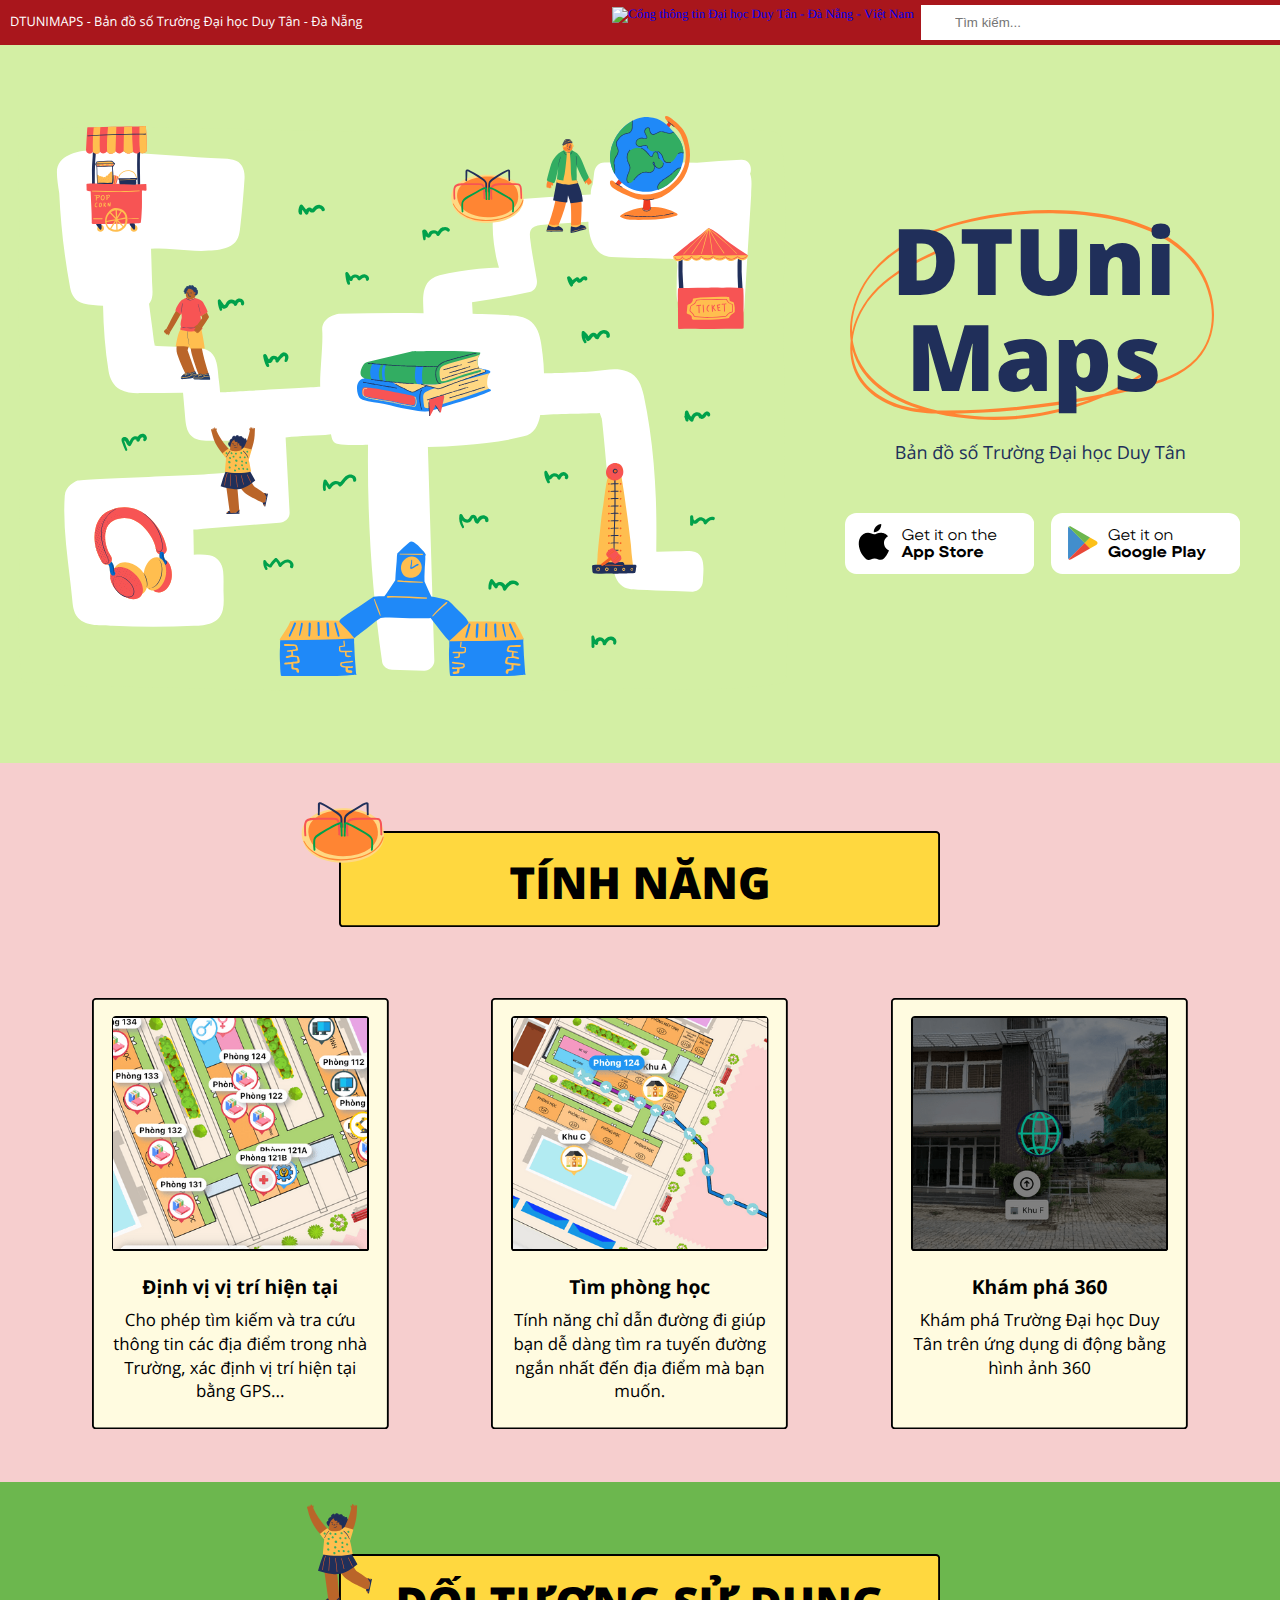
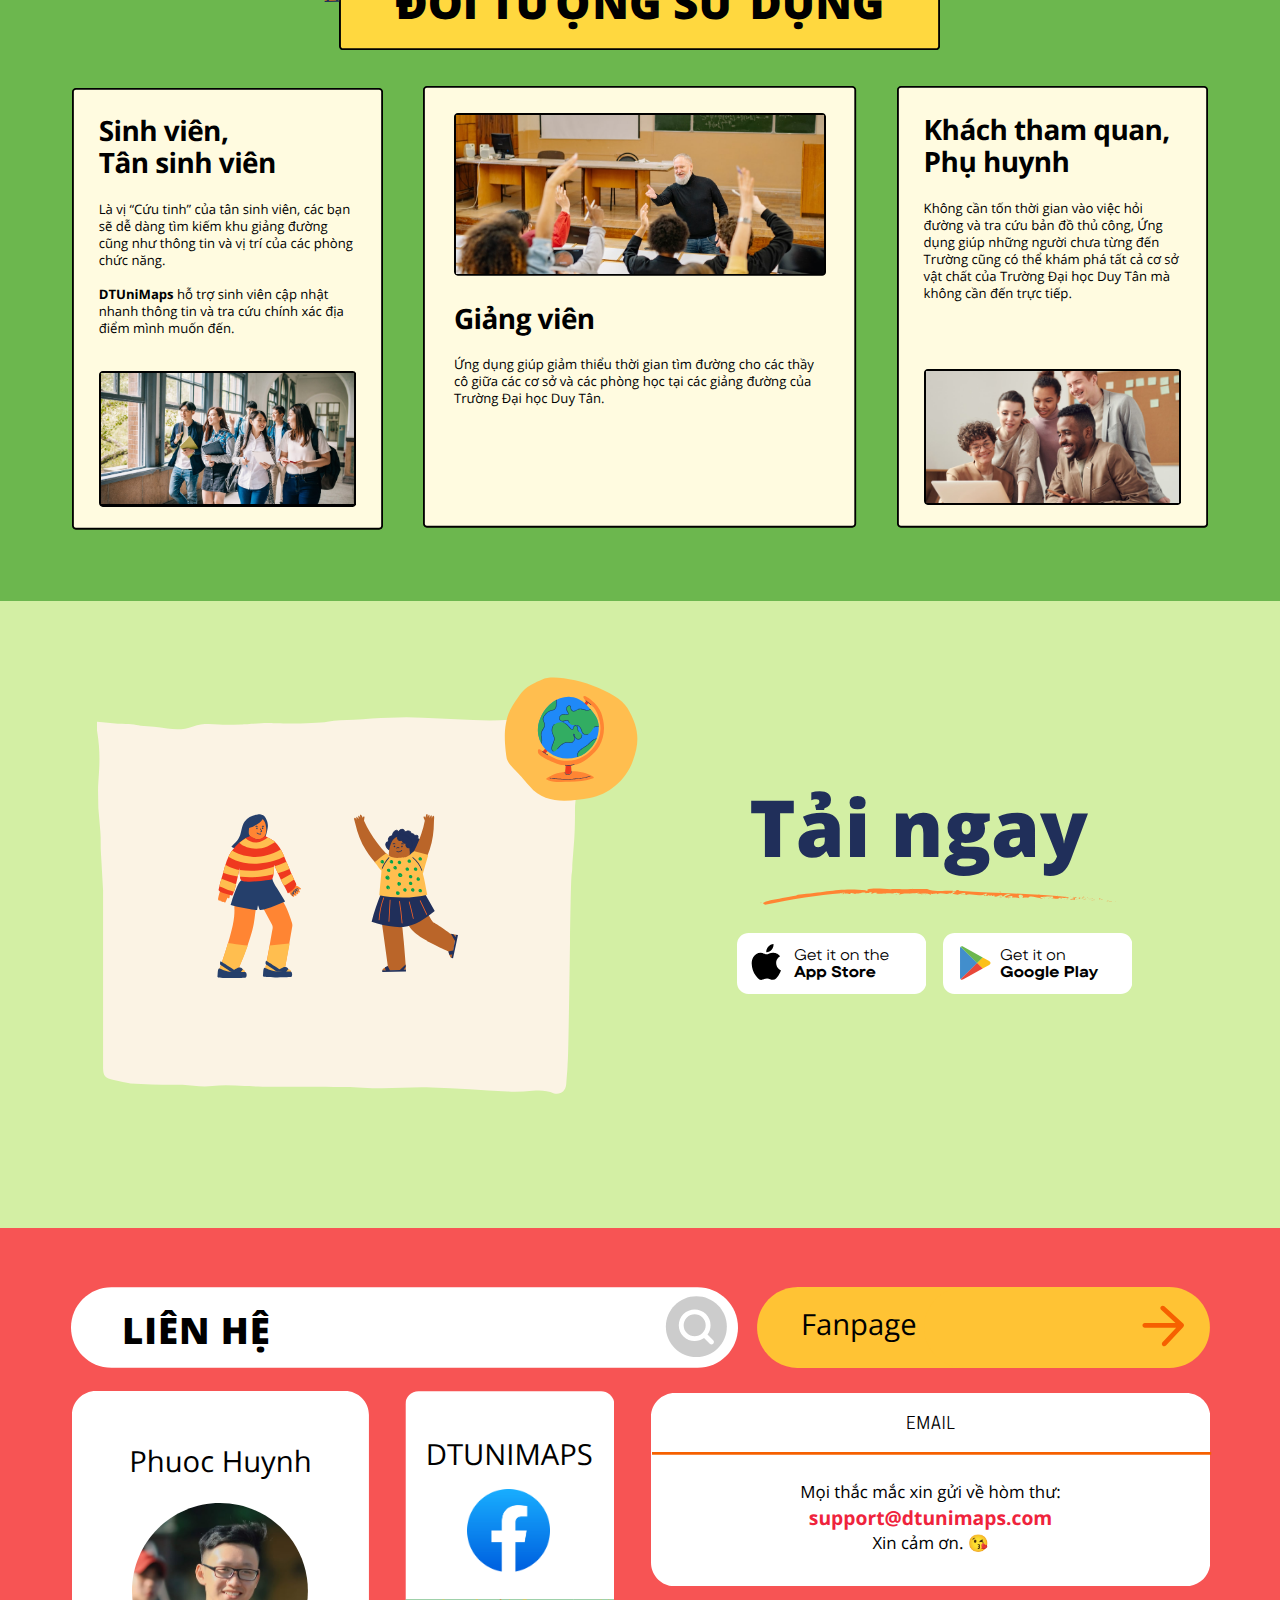
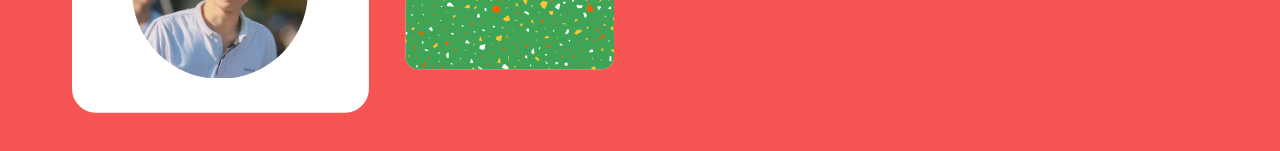
==== commit 0bc45056: "update landingpage" ====
--- a/index.html
+++ b/index.html
@@ -7,7 +7,7 @@
     <title>DTUniMaps - Bản đồ số Đại học Duy Tân (DTU)</title>
     <meta
       name="description"
-      content="Ứng dụng bản đồ số mô phỏng bản đồ trường Đại Học Duy Tân (DTU) - Đà Nẵng giúp sinh viên và giảng viên tìm kiếm và dẫn đường dễ dàng đến các cơ sở trường"
+      content="Ứng dụng bản đồ số mô phỏng bản đồ Trường Đại Học Duy Tân (DTU) - Đà Nẵng giúp sinh viên và giảng viên tìm kiếm và dẫn đường dễ dàng đến các cơ sở Trường"
     />
     <link
       rel="icon"
@@ -27,6 +27,7 @@
       sizes="180x180"
     />
     <link rel="stylesheet" href="style.css">
+    <link rel="stylesheet" href="dtu.style.css">
     <meta
       name="robots"
       content="index, follow, max-image-preview:large, max-snippet:-1, max-video-preview:-1"
@@ -39,16 +40,16 @@
     <meta property="og:type" content="website" />
     <meta
       property="og:title"
-      content="DTUniMaps - Ứng dụng bản đồ số mô phỏng bản đồ trường Đại Học Duy Tân (DTU)"
+      content="DTUniMaps - Ứng dụng bản đồ số mô phỏng bản đồ Trường Đại Học Duy Tân (DTU)"
     />
     <meta
       property="og:description"
-      content="DTUniMaps - Ứng dụng bản đồ số mô phỏng bản đồ trường Đại Học Duy Tân (DTU) - Đà Nẵng giúp sinh viên và giảng viên tìm kiếm và dẫn đường dễ dàng đến các cơ sở trường"
+      content="DTUniMaps - Ứng dụng bản đồ số mô phỏng bản đồ Trường Đại Học Duy Tân (DTU) giúp sinh viên và giảng viên tìm kiếm và dẫn đường dễ dàng đến các cơ sở Trường"
     />
     <meta property="og:url" itemprop="url" content="https://dtunimaps.com/" />
     <meta
       property="og:site_name"
-      content="Ứng dụng bản đồ số mô phỏng bản đồ trường Đại Học Duy Tân (DTU)"
+      content="Ứng dụng bản đồ số Trường Đại Học Duy Tân (DTU)"
     />
     <meta
       property="og:image"
@@ -70,6 +71,8 @@
     <meta name="keywords" content="dtunimaps, bản đồ số, dtu, duytan, dai hoc duy tan, mydtu, đại học, Duy T&#226;n, đại học Duy T&#226;n, Đại Học Từ Xa, Du Học tại chỗ, đ&#224;o tạo Bằng 2, đ&#224;o tạo Tiến sĩ, đ&#224;o tạo Thạc Sỹ, Li&#234;n th&#244;ng, chương tr&#236;nh ti&#234;n tiến, Tuyển Sinh"/>
     <meta name="twitter:card" content="summary" />
     <meta name="twitter:image" content="https://res.cloudinary.com/huynhphvan/image/upload/v1660796628/bg-dtunimaps.png" />
+    <script async src="https://pagead2.googlesyndication.com/pagead/js/adsbygoogle.js?client=ca-pub-1084962001894495"
+     crossorigin="anonymous"></script>
     <!-- Scripts -->
     <!-- Google Tag Manager -->
   <script>(function(w,d,s,l,i){w[l]=w[l]||[];w[l].push({'gtm.start':
@@ -178,6 +181,40 @@
       height="0" width="0" style="display:none;visibility:hidden"></iframe></noscript>
       <!-- End Google Tag Manager (noscript) -->
       <div id="root">
+        <section class="top_header">
+          <div class="container">
+              <div class="row">
+                  <div class="box_sum_header">
+                     
+                      <ul class="contact">
+                          <li><h1 style="color: #fff;">DTUNIMAPS - Bản đồ số Trường Đại học Duy Tân - Đà Nẵng</h1></li>
+  
+                      </ul>
+                      <ul class="social_mydtu">
+                          
+                          <li class="box_mydtu euni">
+                              <a href="http://euniversity.edu.vn" target="_blank" title="">
+                                  <img src="https://cdn.duytan.edu.vn/images/icon/euniversity-icon.png" alt="">
+                              </a>
+                          </li>
+                          <li class="box_mydtu">
+                              <a href="https://mydtu.duytan.edu.vn/Signin.aspx" target="_blank" title="Cổng thông tin Đại học Duy Tân - Đà Nẵng - Việt Nam">
+                                  <img src="https://cdn.duytan.edu.vn/images/icon/btn_top_my_dtu.png" alt="Cổng thông tin Đại học Duy Tân - Đà Nẵng - Việt Nam">
+                              </a>
+                          </li>
+                          <li class="box_search">
+                              <form class="search_form" action="/Search">
+                                  <img class="icon_search" src="https://cdn.duytan.edu.vn/images/icon/icon_search.png" alt="">
+                                  <input type="text" name="s" placeholder="Tìm kiếm...">
+                                  
+                                  <input class="sea_bo search_box_submit" type="submit" value="">
+                              </form>
+                          </li>
+                      </ul>
+                  </div>
+              </div>
+          </div>
+      </section>
         <section id="page-0" style="z-index:0;overflow:hidden;display:grid;position:relative;align-items:center;">
         <div id="D9MzWby8c31P6dNi" style="background-color:#d3efa4;transform:scale(1, 1);overflow:hidden;width:100%;opacity:1.0;height:100%;top:0%;left:0%;position:absolute;">
         </div>
@@ -351,13 +388,13 @@
         <div id="okUsnOBO2IL4Zq6o">
         <div id="VnK3h1IqIcdGHZFI" style="transform:rotate(0deg);width:100%;box-sizing:border-box;height:100%;">
         <div id="BpWEwEJ4gkRt5bca" style="flex-direction:column;display:flex;width:100%;justify-content:flex-start;opacity:1.0;height:100%;">
-        <p id="hHY97fOGhhlC0Hcb" style="text-transform:none;color:#202f5a;letter-spacing:0em;font-family:YAD7QhG2T6o-0;line-height:1.4em;text-align:center;"><span id="EZwB9slsVXV7V5DK" style="color:#202f5a;">Bản đồ số Trường Đại học Duy Tân</span><br></p>
+        <p id="hHY97fOGhhlC0Hcb" style="text-transform:none;color:#202f5a;letter-spacing:0em;font-family:YAD7QhG2T6o-0;line-height:1.4em;text-align:center;"><span style="color:#202f5a;">Bản đồ số Trường Đại học Duy Tân</span><br></p>
         </div>
         </div>
         </div>
         <div id="Vu1PVNNtiAJ8ceRz">
         <div id="JV0WmzgKv7ibf6O5" style="transform:rotate(0deg);width:100%;box-sizing:border-box;height:100%;">
-        <a id="E5RdZmplY62urFQA" target="_blank" href="https://apps.apple.com/us/app/dtunimaps/id1624466766" style="pointer-events:all;">
+        <a title="Download dtunimaps trên iOS" id="E5RdZmplY62urFQA" target="_blank" href="https://apps.apple.com/us/app/dtunimaps/id1624466766" style="pointer-events:all;">
         <svg id="aRuF7XmrkrO5lzuv" viewBox="0 0 161.4662 52.0" preserveAspectRatio="none" style="overflow:hidden;top:0%;left:0%;width:100%;position:absolute;opacity:1.0;height:100%;">
         <g id="Yk8AgrEuoLt7Yd23" style="transform:scale(1, 1);">
         <path id="S8UEAYg8h2BRkPEG" d="M151.6661964814856,51.999996948242185 L9.800000190734863,51.999996948242185 C4.400000095367432,51.999996948242185 0.0,47.60000305175781 0.0,42.19999389648437 L0.0,9.800000190734863 C0.0,4.400000095367432 4.400000095367432,0.0 9.800000190734863,0.0 L151.66621174027466,0.0 C157.06620563675904,0.0 161.46621479203247,4.400000095367432 161.46621479203247,9.800000190734863 L161.46621479203247,42.200009155273435 C161.46621479203247,47.60000305175781 157.06620563675904,52.00001220703125 151.66621174027466,52.00001220703125" style="fill:#ffffff;opacity:1.0;">
@@ -390,7 +427,7 @@
         </div>
         <div id="ec7QfHcfy92iYzgE">
         <div id="rxoY0ifki9yHxo6C" style="transform:rotate(0deg);width:100%;box-sizing:border-box;height:100%;">
-        <a id="eoduUb1j3gPAGu1Z" target="_blank" href="https://play.google.com/store/apps/details?id=com.phuochuynh.dtunimaps" style="pointer-events:all;">
+        <a title="Download dtunimaps on playstore" id="eoduUb1j3gPAGu1Z" target="_blank" href="https://play.google.com/store/apps/details?id=com.phuochuynh.dtunimaps" style="pointer-events:all;">
         <svg id="ADshW6U66zKG9QKN" viewBox="0 0 161.4662 52.0" preserveAspectRatio="none" style="overflow:hidden;top:0%;left:0%;width:100%;position:absolute;opacity:1.0;height:100%;">
         <g id="h9LHEM269atDxNOh" style="transform:scale(1, 1);">
         <path id="Q9SrA8FDHfzFLHZY" d="M151.6661964814856,51.999996948242185 L9.800000190734863,51.999996948242185 C4.400000095367432,51.999996948242185 0.0,47.60000305175781 0.0,42.19999389648437 L0.0,9.800000190734863 C0.0,4.400000095367432 4.400000095367432,0.0 9.800000190734863,0.0 L151.66621174027466,0.0 C157.06620563675904,0.0 161.46621479203247,4.400000095367432 161.46621479203247,9.800000190734863 L161.46621479203247,42.200009155273435 C161.46621479203247,47.60000305175781 157.06620563675904,52.00001220703125 151.66621174027466,52.00001220703125" style="fill:#ffffff;opacity:1.0;">
@@ -510,7 +547,7 @@
         <div id="nEubXfFW6SttQzX6">
         <div id="R5MJWUp7Iumamv5Z" style="transform:rotate(0deg);width:100%;box-sizing:border-box;height:100%;">
         <div id="hEXHSBcptvHVEiNf" style="flex-direction:column;display:flex;width:100%;justify-content:flex-start;opacity:1.0;height:100%;">
-        <p id="peZuWDGlEfb3dPLv" style="margin-left:0em;text-transform:none;color:#000000;letter-spacing:0em;font-family:YAD7QhG2T6o-0;line-height:1.4em;direction:ltr;text-align:center;"><span id="pzkRm0niUIwaPlWO" style="color:#000000;">Cho phép tìm kiếm và tra cứu thông tin các địa điểm trong nhà trường, xác định vị trí hiện tại bằng GPS...</span><br></p>
+        <p id="peZuWDGlEfb3dPLv" style="margin-left:0em;text-transform:none;color:#000000;letter-spacing:0em;font-family:YAD7QhG2T6o-0;line-height:1.4em;direction:ltr;text-align:center;"><span id="pzkRm0niUIwaPlWO" style="color:#000000;">Cho phép tìm kiếm và tra cứu thông tin các địa điểm trong nhà Trường, xác định vị trí hiện tại bằng GPS...</span><br></p>
         </div>
         </div>
         </div>
@@ -612,7 +649,7 @@
         <div id="qk6wKTJLNFLDREUh">
         <div id="PyfyPHvTffphJNjG" style="transform:rotate(0deg);width:100%;box-sizing:border-box;height:100%;">
         <div id="JN6FYHsh4DaoLRuY" style="flex-direction:column;display:flex;width:100%;justify-content:flex-start;opacity:1.0;height:100%;">
-        <p id="A8KTMIfyPAoB5Uiq" style="margin-left:0em;text-transform:none;color:#000000;letter-spacing:0em;font-family:YAD7QhG2T6o-0;line-height:1.4em;direction:ltr;text-align:center;"><span id="glBFzNvnV22Rm3X6" style="color:#000000;">Khám phá trường Đại học Duy Tân trên ứng dụng di động bằng hình ảnh 360</span><br></p>
+        <p id="A8KTMIfyPAoB5Uiq" style="margin-left:0em;text-transform:none;color:#000000;letter-spacing:0em;font-family:YAD7QhG2T6o-0;line-height:1.4em;direction:ltr;text-align:center;"><span id="glBFzNvnV22Rm3X6" style="color:#000000;">Khám phá Trường Đại học Duy Tân trên ứng dụng di động bằng hình ảnh 360</span><br></p>
         </div>
         </div>
         </div>
@@ -767,7 +804,7 @@
         <div id="dODvap2CIy6G6mFK">
         <div id="yfqguE1sXq50RgZ4" style="transform:rotate(0deg);width:100%;box-sizing:border-box;height:100%;">
         <div id="c8C6AEHpVaTJFlYr" style="flex-direction:column;display:flex;width:100%;justify-content:flex-start;opacity:1.0;height:100%;">
-        <p id="YYvZlhQHBPYJmFHA" style="color:#000000;font-family:YAD7QhG2T6o-0;line-height:1.3em;"><span id="TNvtPViIpySVwHyq" style="color:#000000;">Ứng dụng giúp giảm thiểu thời gian tìm đường cho các thầy cô giữa các cơ sở và các phòng học tại các giảng đường của trường Đại học Duy Tân.</span><br></p>
+        <p id="YYvZlhQHBPYJmFHA" style="color:#000000;font-family:YAD7QhG2T6o-0;line-height:1.3em;"><span id="TNvtPViIpySVwHyq" style="color:#000000;">Ứng dụng giúp giảm thiểu thời gian tìm đường cho các thầy cô giữa các cơ sở và các phòng học tại các giảng đường của Trường Đại học Duy Tân.</span><br></p>
         <p id="GyLMXtnX5X4cTbxQ" style="margin-left:0em;text-transform:none;color:#000000;letter-spacing:0em;font-family:YAD7QhG2T6o-0;line-height:1.3em;direction:ltr;text-align:left;"><br></p>
         </div>
         </div>
@@ -795,7 +832,7 @@
         <div id="aY7Bmqz985FCG2Uh">
         <div id="l3RBkTyvFyO7BzfW" style="transform:rotate(0deg);width:100%;box-sizing:border-box;height:100%;">
         <div id="rOVyrFJqEicpKi4g" style="flex-direction:column;display:flex;width:100%;justify-content:flex-start;opacity:1.0;height:100%;">
-        <p id="wpRqvn8XRf4zue2P" style="margin-left:0em;text-transform:none;color:#000000;letter-spacing:0em;font-family:YAD7QhG2T6o-0;line-height:1.3em;direction:ltr;text-align:left;"><span id="VGGnoTGn3ONjBO1S" style="color:#000000;">Không cần tốn thời gian vào việc hỏi đường và tra cứu bản đồ thủ công, Ứng dụng giúp những người chưa từng đến trường cũng có thể khám phá tất cả cơ sở vật chất của trường Đại học Duy Tân mà không cần đến trực tiếp.</span><br></p>
+        <p id="wpRqvn8XRf4zue2P" style="margin-left:0em;text-transform:none;color:#000000;letter-spacing:0em;font-family:YAD7QhG2T6o-0;line-height:1.3em;direction:ltr;text-align:left;"><span id="VGGnoTGn3ONjBO1S" style="color:#000000;">Không cần tốn thời gian vào việc hỏi đường và tra cứu bản đồ thủ công, Ứng dụng giúp những người chưa từng đến Trường cũng có thể khám phá tất cả cơ sở vật chất của Trường Đại học Duy Tân mà không cần đến trực tiếp.</span><br></p>
         </div>
         </div>
         </div>
@@ -916,7 +953,7 @@
         </div>
         <div id="h2slQfYj9ZhLlmdY">
         <div id="fkcqWqnt3sxiAQt5" style="transform:rotate(0deg);width:100%;box-sizing:border-box;height:100%;">
-        <a id="peSJUYCfj8oFrgCi" target="_blank" href="https://apps.apple.com/us/app/dtunimaps/id1624466766" style="pointer-events:all;">
+        <a title="Download dtunimaps trên iOS" id="peSJUYCfj8oFrgCi" target="_blank" href="https://apps.apple.com/us/app/dtunimaps/id1624466766" style="pointer-events:all;">
         <svg id="lNSwZOJcyMVUvqAA" viewBox="0 0 161.4662 52.0" preserveAspectRatio="none" style="overflow:hidden;top:0%;left:0%;width:100%;position:absolute;opacity:1.0;height:100%;">
         <g id="MQe8qFdfXybmlg5z" style="transform:scale(1, 1);">
         <path id="ovpWD4hUlHGEAbrn" d="M151.6661964814856,51.999996948242185 L9.800000190734863,51.999996948242185 C4.400000095367432,51.999996948242185 0.0,47.60000305175781 0.0,42.19999389648437 L0.0,9.800000190734863 C0.0,4.400000095367432 4.400000095367432,0.0 9.800000190734863,0.0 L151.66621174027466,0.0 C157.06620563675904,0.0 161.46621479203247,4.400000095367432 161.46621479203247,9.800000190734863 L161.46621479203247,42.200009155273435 C161.46621479203247,47.60000305175781 157.06620563675904,52.00001220703125 151.66621174027466,52.00001220703125" style="fill:#ffffff;opacity:1.0;">
@@ -1010,7 +1047,7 @@
         </div>
         <div id="QcgHThcbEcyGzC5G">
         <div id="DCmqDMmToBcHCsmB" style="transform:rotate(0deg);width:100%;box-sizing:border-box;height:100%;">
-        <a id="OVyOWDi9dQKC10mS" target="_blank" href="https://www.facebook.com/dtunimaps" style="pointer-events:all;">
+        <a title="DTUNIMAPS on Facebook" id="OVyOWDi9dQKC10mS" target="_blank" href="https://www.facebook.com/dtunimaps" style="pointer-events:all;">
         <div id="Q3pAipbGr7HGGGqF" style="width:100%;opacity:0.0;height:100%;">
         <div id="rE8v8bDcmmQf1RR2" style="transform:scale(1, 1);overflow:hidden;width:100%;height:100%;">
         </div>
@@ -1055,7 +1092,7 @@
         </div>
         <div id="FFJgwW2vZdJE6964">
         <div id="ar520qfAqn2iKHHe" style="transform:rotate(0deg);width:100%;box-sizing:border-box;height:100%;">
-        <a id="y20XxEtPWjKCJTR8" target="_blank" href="https://www.facebook.com/huynhphuoc2000" style="pointer-events:all;">
+        <a title="Phuoc Huynh author on Facebook" id="y20XxEtPWjKCJTR8" target="_blank" href="https://www.facebook.com/huynhphuoc2000" style="pointer-events:all;">
         <svg id="o5w3D2979rsO3uWx" viewBox="0 0 121.9314 132.0988" preserveAspectRatio="none" style="overflow:hidden;top:0%;left:0%;width:100%;position:absolute;opacity:1.0;height:100%;">
         <g id="WUdlI9s6TfI5Slhn" style="transform:scale(1, 1);">
         <path id="wxP5r4OsPkK7x8iv" d="M112.1314042267753,132.09878129629908 L9.800000190734863,132.09878129629908 C4.400000095367432,132.09878129629908 0.0,127.69878739981469 0.0,122.29877824454125 L0.0,9.800000190734863 C0.0,4.400000095367432 4.400000095367432,0.0 9.800000190734863,0.0 L112.13141948556436,0.0 C117.53141338204874,0.0 121.93142253732218,4.400000095367432 121.93142253732218,9.800000190734863 L121.93142253732218,122.29879350333032 C121.93142253732218,127.69878739981469 117.53141338204874,132.09879655508814 112.13141948556436,132.09879655508814" style="fill:#ffffff;opacity:1.0;">
--- a/style.css
+++ b/style.css
@@ -36,7 +36,7 @@
 }
 @media screen and (min-width: 300px) and (max-width: 480px) {
   h1 {
-    font-size: 4rem;
+    font-size: 3rem;
   }
 }
 
@@ -867,7 +867,9 @@
   #W5A5RN8o7BRdEOYD {
     transform: translateX(0);
     margin-top: calc(max(0px, calc(91.46666667rem * 84.56685991 / 343)) * 0.08);
-    margin-bottom: calc(max(0px, calc(91.46666667rem * 84.56685991 / 343)) * 0.08);
+    margin-bottom: calc(
+      max(0px, calc(91.46666667rem * 84.56685991 / 343)) * 0.08
+    );
   }
   #AM83MoamvNt6jJa6 {
     z-index: 1;
@@ -885,7 +887,9 @@
   #BpWEwEJ4gkRt5bca {
     transform: translateX(0);
     margin-top: calc(max(12px, calc(91.46666667rem * 16.7600198 / 343)) * -0.1);
-    margin-bottom: calc(max(12px, calc(91.46666667rem * 16.7600198 / 343)) * -0.1);
+    margin-bottom: calc(
+      max(12px, calc(91.46666667rem * 16.7600198 / 343)) * -0.1
+    );
   }
   #okUsnOBO2IL4Zq6o {
     z-index: 2;
@@ -911,7 +915,9 @@
   #H6NlG2PvR37Gkyc1 {
     transform: translateX(0);
     margin-top: 0;
-    margin-bottom: calc(max(12px, calc(91.46666667rem * 16.2320132 / 343)) * 0.05);
+    margin-bottom: calc(
+      max(12px, calc(91.46666667rem * 16.2320132 / 343)) * 0.05
+    );
   }
   #lsn8bzErCIu1wKCT {
     z-index: 10;
@@ -937,7 +943,9 @@
   #UjFAUtwCYGS174Ws {
     transform: translateX(0);
     margin-top: 0;
-    margin-bottom: calc(max(12px, calc(91.46666667rem * 16.2320132 / 343)) * 0.05);
+    margin-bottom: calc(
+      max(12px, calc(91.46666667rem * 16.2320132 / 343)) * 0.05
+    );
   }
   #O3GYRzs90LHyQCW6 {
     z-index: 6;
@@ -945,8 +953,100 @@
     grid-area: 37 / 20 / 40 / 27;
   }
   #VejiAFcxbs4UjZoW {
-    grid-template-columns: calc(min(100vw, 1366px) * 0.03644647) 0 calc(min(100vw, 1366px) * 0.00661848) calc(min(100vw, 1366px) * 0.00936594) calc(min(100vw, 1366px) * 0.06481182) calc(min(100vw, 1366px) * 0.01243813) calc(min(100vw, 1366px) * 0.06199789) calc(min(100vw, 1366px) * 0.02032921) calc(min(100vw, 1366px) * 0.00406889) calc(min(100vw, 1366px) * 0.05211541) 0 calc(min(100vw, 1366px) * 0.00166615) 0 calc(min(100vw, 1366px) * 0.03075462) calc(min(100vw, 1366px) * 0.0107847) calc(min(100vw, 1366px) * 0.02502535) calc(min(100vw, 1366px) * 0.0407643) calc(min(100vw, 1366px) * 0.00850041) calc(min(100vw, 1366px) * 0.02289825) 0 calc(min(100vw, 1366px) * 0.03481733) calc(min(100vw, 1366px) * 0.09236969) calc(min(100vw, 1366px) * 0.06908745) calc(min(100vw, 1366px) * 0.05247955) calc(min(100vw, 1366px) * 0.01308045) calc(min(100vw, 1366px) * 0.0181818) 0 calc(min(100vw, 1366px) * 0.03830269) 0 calc(min(100vw, 1366px) * 0.00323663) 0 calc(min(100vw, 1366px) * 0.01661607) calc(min(100vw, 1366px) * 0.03320426) calc(min(100vw, 1366px) * 0.04438004) calc(min(100vw, 1366px) * 0.0193892) calc(min(100vw, 1366px) * 0.07306844) calc(min(100vw, 1366px) * 0.02158118) calc(min(100vw, 1366px) * 0.01855425) calc(min(100vw, 1366px) * 0.00661848) calc(min(100vw, 1366px) * 0) calc(min(100vw, 1366px) * 0.03644647);
-    grid-template-rows: minmax(calc(min(100vw, 1366px) * 0.0546697), max-content) minmax(calc(min(100vw, 1366px) * 0.00918174), max-content) minmax(calc(min(100vw, 1366px) * 0.00197532), max-content) minmax(calc(min(100vw, 1366px) * 0.01658799), max-content) minmax(calc(min(100vw, 1366px) * 0.02983141), max-content) minmax(calc(min(100vw, 1366px) * 0.06733086), max-content) minmax(calc(min(100vw, 1366px) * 0.00879977), max-content) minmax(calc(min(100vw, 1366px) * 0.00659763), max-content) 0 0 minmax(calc(min(100vw, 1366px) * 0.0629134), max-content) minmax(calc(min(100vw, 1366px) * 0.05214376), max-content) minmax(calc(min(100vw, 1366px) * 0.02699947), max-content) minmax(calc(min(100vw, 1366px) * 0.03446472), max-content) minmax(calc(min(100vw, 1366px) * 0.04332827), max-content) minmax(calc(min(100vw, 1366px) * 0.01384171), max-content) minmax(calc(min(100vw, 1366px) * 0.04101658), max-content) minmax(calc(min(100vw, 1366px) * 0.05123492), max-content) minmax(calc(min(100vw, 1366px) * 0.01170126), max-content) minmax(calc(min(100vw, 1366px) * 0.07279091), max-content) minmax(calc(min(100vw, 1366px) * 0.03168825), max-content) minmax(calc(min(100vw, 1366px) * 0.11112733), max-content) minmax(calc(min(100vw, 1366px) * 0.0546697), max-content) minmax(calc(min(100vw, 1366px) * 0.0100562), max-content) minmax(calc(min(100vw, 1366px) * 0.49563842), max-content) minmax(calc(min(100vw, 1366px) * 0.01599765), max-content) minmax(calc(min(100vw, 1366px) * 0.05438159), max-content) minmax(calc(min(100vw, 1366px) * 0.04449699), max-content) minmax(calc(min(100vw, 1366px) * 0.11682313), max-content) minmax(calc(min(100vw, 1366px) * 0.0264327), max-content) minmax(calc(min(100vw, 1366px) * 0.00242976), max-content) minmax(calc(min(100vw, 1366px) * 0.08661017), max-content) minmax(calc(min(100vw, 1366px) * 0.00389857), max-content) minmax(calc(min(100vw, 1366px) * 0.02886246), max-content) minmax(calc(min(100vw, 1366px) * 0.0546697), max-content) minmax(calc(min(100vw, 1366px) * 0.02886246), max-content) minmax(calc(min(100vw, 1366px) * 0.00389857), max-content) minmax(calc(min(100vw, 1366px) * 0.0827116), max-content) minmax(calc(min(100vw, 1366px) * 0.00389857), max-content) minmax(calc(min(100vw, 1366px) * 0.02886246), max-content) minmax(calc(min(100vw, 1366px) * 0.0546697), max-content);
+    grid-template-columns: calc(min(100vw, 1366px) * 0.03644647) 0 calc(
+        min(100vw, 1366px) * 0.00661848
+      ) calc(min(100vw, 1366px) * 0.00936594) calc(
+        min(100vw, 1366px) * 0.06481182
+      ) calc(min(100vw, 1366px) * 0.01243813) calc(
+        min(100vw, 1366px) * 0.06199789
+      ) calc(min(100vw, 1366px) * 0.02032921) calc(
+        min(100vw, 1366px) * 0.00406889
+      ) calc(min(100vw, 1366px) * 0.05211541) 0 calc(
+        min(100vw, 1366px) * 0.00166615
+      ) 0 calc(min(100vw, 1366px) * 0.03075462) calc(
+        min(100vw, 1366px) * 0.0107847
+      ) calc(min(100vw, 1366px) * 0.02502535) calc(
+        min(100vw, 1366px) * 0.0407643
+      ) calc(min(100vw, 1366px) * 0.00850041) calc(
+        min(100vw, 1366px) * 0.02289825
+      ) 0 calc(min(100vw, 1366px) * 0.03481733) calc(
+        min(100vw, 1366px) * 0.09236969
+      ) calc(min(100vw, 1366px) * 0.06908745) calc(
+        min(100vw, 1366px) * 0.05247955
+      ) calc(min(100vw, 1366px) * 0.01308045) calc(
+        min(100vw, 1366px) * 0.0181818
+      ) 0 calc(min(100vw, 1366px) * 0.03830269) 0 calc(
+        min(100vw, 1366px) * 0.00323663
+      ) 0 calc(min(100vw, 1366px) * 0.01661607) calc(
+        min(100vw, 1366px) * 0.03320426
+      ) calc(min(100vw, 1366px) * 0.04438004) calc(
+        min(100vw, 1366px) * 0.0193892
+      ) calc(min(100vw, 1366px) * 0.07306844) calc(
+        min(100vw, 1366px) * 0.02158118
+      ) calc(min(100vw, 1366px) * 0.01855425) calc(
+        min(100vw, 1366px) * 0.00661848
+      ) calc(min(100vw, 1366px) * 0) calc(min(100vw, 1366px) * 0.03644647);
+    grid-template-rows: minmax(
+        calc(min(100vw, 1366px) * 0.0546697),
+        max-content
+      ) minmax(calc(min(100vw, 1366px) * 0.00918174), max-content) minmax(
+        calc(min(100vw, 1366px) * 0.00197532),
+        max-content
+      ) minmax(calc(min(100vw, 1366px) * 0.01658799), max-content) minmax(
+        calc(min(100vw, 1366px) * 0.02983141),
+        max-content
+      ) minmax(calc(min(100vw, 1366px) * 0.06733086), max-content) minmax(
+        calc(min(100vw, 1366px) * 0.00879977),
+        max-content
+      ) minmax(calc(min(100vw, 1366px) * 0.00659763), max-content) 0 0 minmax(
+        calc(min(100vw, 1366px) * 0.0629134),
+        max-content
+      ) minmax(calc(min(100vw, 1366px) * 0.05214376), max-content) minmax(
+        calc(min(100vw, 1366px) * 0.02699947),
+        max-content
+      ) minmax(calc(min(100vw, 1366px) * 0.03446472), max-content) minmax(
+        calc(min(100vw, 1366px) * 0.04332827),
+        max-content
+      ) minmax(calc(min(100vw, 1366px) * 0.01384171), max-content) minmax(
+        calc(min(100vw, 1366px) * 0.04101658),
+        max-content
+      ) minmax(calc(min(100vw, 1366px) * 0.05123492), max-content) minmax(
+        calc(min(100vw, 1366px) * 0.01170126),
+        max-content
+      ) minmax(calc(min(100vw, 1366px) * 0.07279091), max-content) minmax(
+        calc(min(100vw, 1366px) * 0.03168825),
+        max-content
+      ) minmax(calc(min(100vw, 1366px) * 0.11112733), max-content) minmax(
+        calc(min(100vw, 1366px) * 0.0546697),
+        max-content
+      ) minmax(calc(min(100vw, 1366px) * 0.0100562), max-content) minmax(
+        calc(min(100vw, 1366px) * 0.49563842),
+        max-content
+      ) minmax(calc(min(100vw, 1366px) * 0.01599765), max-content) minmax(
+        calc(min(100vw, 1366px) * 0.05438159),
+        max-content
+      ) minmax(calc(min(100vw, 1366px) * 0.04449699), max-content) minmax(
+        calc(min(100vw, 1366px) * 0.11682313),
+        max-content
+      ) minmax(calc(min(100vw, 1366px) * 0.0264327), max-content) minmax(
+        calc(min(100vw, 1366px) * 0.00242976),
+        max-content
+      ) minmax(calc(min(100vw, 1366px) * 0.08661017), max-content) minmax(
+        calc(min(100vw, 1366px) * 0.00389857),
+        max-content
+      ) minmax(calc(min(100vw, 1366px) * 0.02886246), max-content) minmax(
+        calc(min(100vw, 1366px) * 0.0546697),
+        max-content
+      ) minmax(calc(min(100vw, 1366px) * 0.02886246), max-content) minmax(
+        calc(min(100vw, 1366px) * 0.00389857),
+        max-content
+      ) minmax(calc(min(100vw, 1366px) * 0.0827116), max-content) minmax(
+        calc(min(100vw, 1366px) * 0.00389857),
+        max-content
+      ) minmax(calc(min(100vw, 1366px) * 0.02886246), max-content) minmax(
+        calc(min(100vw, 1366px) * 0.0546697),
+        max-content
+      );
     display: grid;
     grid-column: 2;
     position: relative;
@@ -971,7 +1071,9 @@
   #Vp4RfYGBuchJ4jgq {
     transform: translateX(0);
     margin-top: 0;
-    margin-bottom: calc(max(0px, calc(91.46666667rem * 23.50324759 / 343)) * 0.05);
+    margin-bottom: calc(
+      max(0px, calc(91.46666667rem * 23.50324759 / 343)) * 0.05
+    );
   }
   #WBAJx7p7tff4SjNa {
     z-index: 22;
@@ -998,8 +1100,12 @@
   }
   #MQ3eLtvHzTjdattC {
     transform: translateX(0);
-    margin-top: calc(max(12px, calc(91.46666667rem * 18.04097409 / 343)) * -0.1);
-    margin-bottom: calc(max(12px, calc(91.46666667rem * 18.04097409 / 343)) * -0.1);
+    margin-top: calc(
+      max(12px, calc(91.46666667rem * 18.04097409 / 343)) * -0.1
+    );
+    margin-bottom: calc(
+      max(12px, calc(91.46666667rem * 18.04097409 / 343)) * -0.1
+    );
   }
   #IqpcFdeG7P9lyruX {
     z-index: 14;
@@ -1039,8 +1145,12 @@
   }
   #bT2VzCErOdTCSCVD {
     transform: translateX(0);
-    margin-top: calc(max(12px, calc(91.46666667rem * 18.04097409 / 343)) * -0.1);
-    margin-bottom: calc(max(12px, calc(91.46666667rem * 18.04097409 / 343)) * -0.1);
+    margin-top: calc(
+      max(12px, calc(91.46666667rem * 18.04097409 / 343)) * -0.1
+    );
+    margin-bottom: calc(
+      max(12px, calc(91.46666667rem * 18.04097409 / 343)) * -0.1
+    );
   }
   #lHhZmAXAWhVj5iRG {
     z-index: 17;
@@ -1080,8 +1190,12 @@
   }
   #Xinb7GbTxOuSQrTw {
     transform: translateX(0);
-    margin-top: calc(max(12px, calc(91.46666667rem * 18.04097409 / 343)) * -0.1);
-    margin-bottom: calc(max(12px, calc(91.46666667rem * 18.04097409 / 343)) * -0.1);
+    margin-top: calc(
+      max(12px, calc(91.46666667rem * 18.04097409 / 343)) * -0.1
+    );
+    margin-bottom: calc(
+      max(12px, calc(91.46666667rem * 18.04097409 / 343)) * -0.1
+    );
   }
   #FJU9C1oQfA3MZiVE {
     z-index: 20;
@@ -1102,8 +1216,77 @@
     grid-area: 35 / 14 / 36 / 31;
   }
   #IHtMybyEjG18vXdx {
-    grid-template-columns: calc(min(100vw, 1366px) * 0.03644647) calc(min(100vw, 1366px) * 0.08081851) calc(min(100vw, 1366px) * 0.02198317) 0 0 calc(min(100vw, 1366px) * 0.04784948) 0 0 0 0 0 0 0 0 calc(min(100vw, 1366px) * 0.00479091) 0 0 calc(min(100vw, 1366px) * 0.00619496) calc(min(100vw, 1366px) * 0.06756194) calc(min(100vw, 1366px) * 0.54246602) 0 0 calc(min(100vw, 1366px) * 0.00479091) 0 0 0 0 0 0 0 0 calc(min(100vw, 1366px) * 0.0022707) calc(min(100vw, 1366px) * 0.04557878) 0 0 calc(min(100vw, 1366px) * 0.10280168) calc(min(100vw, 1366px) * 0.03644647);
-    grid-template-rows: minmax(calc(min(100vw, 1366px) * 0.0546697), max-content) minmax(calc(min(100vw, 1366px) * 0.04878452), max-content) minmax(calc(min(100vw, 1366px) * 0.0340883), max-content) minmax(calc(min(100vw, 1366px) * 0.02712372), max-content) minmax(calc(min(100vw, 1366px) * 0.04780052), max-content) minmax(calc(min(100vw, 1366px) * 0.0264848), max-content) minmax(calc(min(100vw, 1366px) * 0.17190442), max-content) minmax(calc(min(100vw, 1366px) * 0.04315651), max-content) minmax(calc(min(100vw, 1366px) * 0.00498471), max-content) minmax(calc(min(100vw, 1366px) * 0.56307639), max-content) minmax(calc(min(100vw, 1366px) * 0.00462329), max-content) minmax(calc(min(100vw, 1366px) * 0.05651578), max-content) minmax(calc(min(100vw, 1366px) * 0.05634018), max-content) minmax(calc(min(100vw, 1366px) * 0.03040316), max-content) minmax(calc(min(100vw, 1366px) * 0.22839787), max-content) minmax(calc(min(100vw, 1366px) * 0.06147644), max-content) minmax(calc(min(100vw, 1366px) * 0.0546697), max-content) minmax(calc(min(100vw, 1366px) * 0.04315651), max-content) minmax(calc(min(100vw, 1366px) * 0.00498471), max-content) minmax(calc(min(100vw, 1366px) * 0.56307639), max-content) minmax(calc(min(100vw, 1366px) * 0.00462329), max-content) minmax(calc(min(100vw, 1366px) * 0.05651578), max-content) minmax(calc(min(100vw, 1366px) * 0.05634018), max-content) minmax(calc(min(100vw, 1366px) * 0.03040316), max-content) minmax(calc(min(100vw, 1366px) * 0.22839787), max-content) minmax(calc(min(100vw, 1366px) * 0.06147644), max-content) minmax(calc(min(100vw, 1366px) * 0.0546697), max-content) minmax(calc(min(100vw, 1366px) * 0.04315651), max-content) minmax(calc(min(100vw, 1366px) * 0.00498471), max-content) minmax(calc(min(100vw, 1366px) * 0.56307639), max-content) minmax(calc(min(100vw, 1366px) * 0.00462329), max-content) minmax(calc(min(100vw, 1366px) * 0.05651578), max-content) minmax(calc(min(100vw, 1366px) * 0.05634018), max-content) minmax(calc(min(100vw, 1366px) * 0.03040316), max-content) minmax(calc(min(100vw, 1366px) * 0.16917236), max-content) minmax(calc(min(100vw, 1366px) * 0.12070196), max-content) minmax(calc(min(100vw, 1366px) * 0.0546697), max-content);
+    grid-template-columns: calc(min(100vw, 1366px) * 0.03644647) calc(
+        min(100vw, 1366px) * 0.08081851
+      ) calc(min(100vw, 1366px) * 0.02198317) 0 0 calc(
+        min(100vw, 1366px) * 0.04784948
+      ) 0 0 0 0 0 0 0 0 calc(min(100vw, 1366px) * 0.00479091) 0 0 calc(
+        min(100vw, 1366px) * 0.00619496
+      ) calc(min(100vw, 1366px) * 0.06756194) calc(
+        min(100vw, 1366px) * 0.54246602
+      ) 0 0 calc(min(100vw, 1366px) * 0.00479091) 0 0 0 0 0 0 0 0 calc(
+        min(100vw, 1366px) * 0.0022707
+      ) calc(min(100vw, 1366px) * 0.04557878) 0 0 calc(
+        min(100vw, 1366px) * 0.10280168
+      ) calc(min(100vw, 1366px) * 0.03644647);
+    grid-template-rows: minmax(
+        calc(min(100vw, 1366px) * 0.0546697),
+        max-content
+      ) minmax(calc(min(100vw, 1366px) * 0.04878452), max-content) minmax(
+        calc(min(100vw, 1366px) * 0.0340883),
+        max-content
+      ) minmax(calc(min(100vw, 1366px) * 0.02712372), max-content) minmax(
+        calc(min(100vw, 1366px) * 0.04780052),
+        max-content
+      ) minmax(calc(min(100vw, 1366px) * 0.0264848), max-content) minmax(
+        calc(min(100vw, 1366px) * 0.17190442),
+        max-content
+      ) minmax(calc(min(100vw, 1366px) * 0.04315651), max-content) minmax(
+        calc(min(100vw, 1366px) * 0.00498471),
+        max-content
+      ) minmax(calc(min(100vw, 1366px) * 0.56307639), max-content) minmax(
+        calc(min(100vw, 1366px) * 0.00462329),
+        max-content
+      ) minmax(calc(min(100vw, 1366px) * 0.05651578), max-content) minmax(
+        calc(min(100vw, 1366px) * 0.05634018),
+        max-content
+      ) minmax(calc(min(100vw, 1366px) * 0.03040316), max-content) minmax(
+        calc(min(100vw, 1366px) * 0.22839787),
+        max-content
+      ) minmax(calc(min(100vw, 1366px) * 0.06147644), max-content) minmax(
+        calc(min(100vw, 1366px) * 0.0546697),
+        max-content
+      ) minmax(calc(min(100vw, 1366px) * 0.04315651), max-content) minmax(
+        calc(min(100vw, 1366px) * 0.00498471),
+        max-content
+      ) minmax(calc(min(100vw, 1366px) * 0.56307639), max-content) minmax(
+        calc(min(100vw, 1366px) * 0.00462329),
+        max-content
+      ) minmax(calc(min(100vw, 1366px) * 0.05651578), max-content) minmax(
+        calc(min(100vw, 1366px) * 0.05634018),
+        max-content
+      ) minmax(calc(min(100vw, 1366px) * 0.03040316), max-content) minmax(
+        calc(min(100vw, 1366px) * 0.22839787),
+        max-content
+      ) minmax(calc(min(100vw, 1366px) * 0.06147644), max-content) minmax(
+        calc(min(100vw, 1366px) * 0.0546697),
+        max-content
+      ) minmax(calc(min(100vw, 1366px) * 0.04315651), max-content) minmax(
+        calc(min(100vw, 1366px) * 0.00498471),
+        max-content
+      ) minmax(calc(min(100vw, 1366px) * 0.56307639), max-content) minmax(
+        calc(min(100vw, 1366px) * 0.00462329),
+        max-content
+      ) minmax(calc(min(100vw, 1366px) * 0.05651578), max-content) minmax(
+        calc(min(100vw, 1366px) * 0.05634018),
+        max-content
+      ) minmax(calc(min(100vw, 1366px) * 0.03040316), max-content) minmax(
+        calc(min(100vw, 1366px) * 0.16917236),
+        max-content
+      ) minmax(calc(min(100vw, 1366px) * 0.12070196), max-content) minmax(
+        calc(min(100vw, 1366px) * 0.0546697),
+        max-content
+      );
     display: grid;
     grid-column: 2;
     position: relative;
@@ -1128,7 +1311,9 @@
   #SSCjjpBYKR49dv1E {
     transform: translateX(0);
     margin-top: 0;
-    margin-bottom: calc(max(0px, calc(91.46666667rem * 24.4379023 / 343)) * 0.05);
+    margin-bottom: calc(
+      max(0px, calc(91.46666667rem * 24.4379023 / 343)) * 0.05
+    );
   }
   #FVha8j5iupWVqEoM {
     z-index: 22;
@@ -1148,8 +1333,12 @@
   }
   #VLQKbrJAD3NhWU2O {
     transform: translateX(0);
-    margin-top: calc(max(0px, calc(91.46666667rem * 25.93396896 / 343)) * 0.025);
-    margin-bottom: calc(max(0px, calc(91.46666667rem * 25.93396896 / 343)) * 0.025);
+    margin-top: calc(
+      max(0px, calc(91.46666667rem * 25.93396896 / 343)) * 0.025
+    );
+    margin-bottom: calc(
+      max(0px, calc(91.46666667rem * 25.93396896 / 343)) * 0.025
+    );
   }
   #d57HRDqlaiMDnGoi {
     z-index: 20;
@@ -1173,8 +1362,12 @@
   }
   #UzWNyc6OVp3t8IDv {
     transform: translateX(0);
-    margin-top: calc(max(0px, calc(91.46666667rem * 12.40321726 / 343)) * -0.05);
-    margin-bottom: calc(max(0px, calc(91.46666667rem * 12.40321726 / 343)) * -0.05);
+    margin-top: calc(
+      max(0px, calc(91.46666667rem * 12.40321726 / 343)) * -0.05
+    );
+    margin-bottom: calc(
+      max(0px, calc(91.46666667rem * 12.40321726 / 343)) * -0.05
+    );
   }
   #mXUQr5IeWdJljR8M {
     z-index: 19;
@@ -1211,8 +1404,12 @@
   }
   #EnUoKUlCk473ly3k {
     transform: translateX(0);
-    margin-top: calc(max(12px, calc(91.46666667rem * 23.44883133 / 343)) * 0.025);
-    margin-bottom: calc(max(12px, calc(91.46666667rem * 23.44883133 / 343)) * 0.025);
+    margin-top: calc(
+      max(12px, calc(91.46666667rem * 23.44883133 / 343)) * 0.025
+    );
+    margin-bottom: calc(
+      max(12px, calc(91.46666667rem * 23.44883133 / 343)) * 0.025
+    );
   }
   #DRQvllHjbWGJfF7R {
     z-index: 14;
@@ -1228,7 +1425,9 @@
   #c8C6AEHpVaTJFlYr {
     transform: translateX(0);
     margin-top: calc(max(12px, calc(91.46666667rem * 14.520033 / 343)) * -0.05);
-    margin-bottom: calc(max(12px, calc(91.46666667rem * 14.520033 / 343)) * -0.05);
+    margin-bottom: calc(
+      max(12px, calc(91.46666667rem * 14.520033 / 343)) * -0.05
+    );
   }
   #dODvap2CIy6G6mFK {
     z-index: 13;
@@ -1248,8 +1447,12 @@
   }
   #lCSGa8VHb4drQBsx {
     transform: translateX(0);
-    margin-top: calc(max(12px, calc(91.46666667rem * 26.80733034 / 343)) * 0.025);
-    margin-bottom: calc(max(12px, calc(91.46666667rem * 26.80733034 / 343)) * 0.025);
+    margin-top: calc(
+      max(12px, calc(91.46666667rem * 26.80733034 / 343)) * 0.025
+    );
+    margin-bottom: calc(
+      max(12px, calc(91.46666667rem * 26.80733034 / 343)) * 0.025
+    );
   }
   #CzFm8ilp7VxsgQcO {
     z-index: 17;
@@ -1262,7 +1465,9 @@
   #rOVyrFJqEicpKi4g {
     transform: translateX(0);
     margin-top: calc(max(12px, calc(91.46666667rem * 14.520033 / 343)) * -0.05);
-    margin-bottom: calc(max(12px, calc(91.46666667rem * 14.520033 / 343)) * -0.05);
+    margin-bottom: calc(
+      max(12px, calc(91.46666667rem * 14.520033 / 343)) * -0.05
+    );
   }
   #aY7Bmqz985FCG2Uh {
     z-index: 16;
@@ -1280,8 +1485,83 @@
     grid-area: 34 / 19 / 35 / 21;
   }
   #JzLL5rTsSv5Tze64 {
-    grid-template-columns: calc(min(100vw, 1366px) * 0.03644647) 0 calc(min(100vw, 1366px) * 0.04716412) calc(min(100vw, 1366px) * 0.00750558) 0 0 calc(min(100vw, 1366px) * 0.03077434) 0 calc(min(100vw, 1366px) * 0.00888419) calc(min(100vw, 1366px) * 0.01501117) calc(min(100vw, 1366px) * 0.00443634) calc(min(100vw, 1366px) * 0.026338) 0 calc(min(100vw, 1366px) * 0.01053741) 0 0 0 calc(min(100vw, 1366px) * 0.00479091) 0 calc(min(100vw, 1366px) * 0.61622293) 0 calc(min(100vw, 1366px) * 0.00479091) 0 0 0 calc(min(100vw, 1366px) * 0.01053741) 0 calc(min(100vw, 1366px) * 0.03077434) calc(min(100vw, 1366px) * 0.02389536) 0 calc(min(100vw, 1366px) * 0.01883242) calc(min(100vw, 1366px) * 0.01194192) 0 0 calc(min(100vw, 1366px) * 0.0546697) 0 calc(min(100vw, 1366px) * 0.03644647);
-    grid-template-rows: minmax(calc(min(100vw, 1366px) * 0.0546697), max-content) minmax(calc(min(100vw, 1366px) * 0.07327055), max-content) minmax(calc(min(100vw, 1366px) * 0.03149096), max-content) minmax(calc(min(100vw, 1366px) * 0.03895188), max-content) minmax(calc(min(100vw, 1366px) * 0.03895188), max-content) minmax(calc(min(100vw, 1366px) * 0.03149096), max-content) minmax(calc(min(100vw, 1366px) * 0.08814091), max-content) minmax(calc(min(100vw, 1366px) * 0.06499235), max-content) minmax(calc(min(100vw, 1366px) * 0.16294609), max-content) minmax(calc(min(100vw, 1366px) * 0.04913765), max-content) minmax(calc(min(100vw, 1366px) * 0.41015587), max-content) minmax(calc(min(100vw, 1366px) * 0.00498471), max-content) minmax(calc(min(100vw, 1366px) * 0.01432031), max-content) minmax(calc(min(100vw, 1366px) * 0.30630678), max-content) minmax(calc(min(100vw, 1366px) * 0.00498471), max-content) minmax(calc(min(100vw, 1366px) * 0.05606698), max-content) minmax(calc(min(100vw, 1366px) * 0.0546697), max-content) minmax(calc(min(100vw, 1366px) * 0.06532109), max-content) minmax(calc(min(100vw, 1366px) * 0.00498471), max-content) minmax(calc(min(100vw, 1366px) * 0.30581828), max-content) minmax(calc(min(100vw, 1366px) * 0.0546697), max-content) minmax(calc(min(100vw, 1366px) * 0.06409184), max-content) minmax(calc(min(100vw, 1366px) * 0.07524489), max-content) minmax(calc(min(100vw, 1366px) * 0.04913765), max-content) minmax(calc(min(100vw, 1366px) * 0.15351055), max-content) minmax(calc(min(100vw, 1366px) * 0.17261711), max-content) minmax(calc(min(100vw, 1366px) * 0.0546697), max-content) minmax(calc(min(100vw, 1366px) * 0.06499235), max-content) minmax(calc(min(100vw, 1366px) * 0.16066836), max-content) minmax(calc(min(100vw, 1366px) * 0.04913765), max-content) minmax(calc(min(100vw, 1366px) * 0.2479888), max-content) minmax(calc(min(100vw, 1366px) * 0.15381571), max-content) minmax(calc(min(100vw, 1366px) * 0.00498471), max-content) minmax(calc(min(100vw, 1366px) * 0.32062709), max-content) minmax(calc(min(100vw, 1366px) * 0.00498471), max-content) minmax(calc(min(100vw, 1366px) * 0.06669607), max-content) minmax(calc(min(100vw, 1366px) * 0.0546697), max-content);
+    grid-template-columns: calc(min(100vw, 1366px) * 0.03644647) 0 calc(
+        min(100vw, 1366px) * 0.04716412
+      ) calc(min(100vw, 1366px) * 0.00750558) 0 0 calc(
+        min(100vw, 1366px) * 0.03077434
+      ) 0 calc(min(100vw, 1366px) * 0.00888419) calc(
+        min(100vw, 1366px) * 0.01501117
+      ) calc(min(100vw, 1366px) * 0.00443634) calc(
+        min(100vw, 1366px) * 0.026338
+      ) 0 calc(min(100vw, 1366px) * 0.01053741) 0 0 0 calc(
+        min(100vw, 1366px) * 0.00479091
+      ) 0 calc(min(100vw, 1366px) * 0.61622293) 0 calc(
+        min(100vw, 1366px) * 0.00479091
+      ) 0 0 0 calc(min(100vw, 1366px) * 0.01053741) 0 calc(
+        min(100vw, 1366px) * 0.03077434
+      ) calc(min(100vw, 1366px) * 0.02389536) 0 calc(
+        min(100vw, 1366px) * 0.01883242
+      ) calc(min(100vw, 1366px) * 0.01194192) 0 0 calc(
+        min(100vw, 1366px) * 0.0546697
+      ) 0 calc(min(100vw, 1366px) * 0.03644647);
+    grid-template-rows: minmax(
+        calc(min(100vw, 1366px) * 0.0546697),
+        max-content
+      ) minmax(calc(min(100vw, 1366px) * 0.07327055), max-content) minmax(
+        calc(min(100vw, 1366px) * 0.03149096),
+        max-content
+      ) minmax(calc(min(100vw, 1366px) * 0.03895188), max-content) minmax(
+        calc(min(100vw, 1366px) * 0.03895188),
+        max-content
+      ) minmax(calc(min(100vw, 1366px) * 0.03149096), max-content) minmax(
+        calc(min(100vw, 1366px) * 0.08814091),
+        max-content
+      ) minmax(calc(min(100vw, 1366px) * 0.06499235), max-content) minmax(
+        calc(min(100vw, 1366px) * 0.16294609),
+        max-content
+      ) minmax(calc(min(100vw, 1366px) * 0.04913765), max-content) minmax(
+        calc(min(100vw, 1366px) * 0.41015587),
+        max-content
+      ) minmax(calc(min(100vw, 1366px) * 0.00498471), max-content) minmax(
+        calc(min(100vw, 1366px) * 0.01432031),
+        max-content
+      ) minmax(calc(min(100vw, 1366px) * 0.30630678), max-content) minmax(
+        calc(min(100vw, 1366px) * 0.00498471),
+        max-content
+      ) minmax(calc(min(100vw, 1366px) * 0.05606698), max-content) minmax(
+        calc(min(100vw, 1366px) * 0.0546697),
+        max-content
+      ) minmax(calc(min(100vw, 1366px) * 0.06532109), max-content) minmax(
+        calc(min(100vw, 1366px) * 0.00498471),
+        max-content
+      ) minmax(calc(min(100vw, 1366px) * 0.30581828), max-content) minmax(
+        calc(min(100vw, 1366px) * 0.0546697),
+        max-content
+      ) minmax(calc(min(100vw, 1366px) * 0.06409184), max-content) minmax(
+        calc(min(100vw, 1366px) * 0.07524489),
+        max-content
+      ) minmax(calc(min(100vw, 1366px) * 0.04913765), max-content) minmax(
+        calc(min(100vw, 1366px) * 0.15351055),
+        max-content
+      ) minmax(calc(min(100vw, 1366px) * 0.17261711), max-content) minmax(
+        calc(min(100vw, 1366px) * 0.0546697),
+        max-content
+      ) minmax(calc(min(100vw, 1366px) * 0.06499235), max-content) minmax(
+        calc(min(100vw, 1366px) * 0.16066836),
+        max-content
+      ) minmax(calc(min(100vw, 1366px) * 0.04913765), max-content) minmax(
+        calc(min(100vw, 1366px) * 0.2479888),
+        max-content
+      ) minmax(calc(min(100vw, 1366px) * 0.15381571), max-content) minmax(
+        calc(min(100vw, 1366px) * 0.00498471),
+        max-content
+      ) minmax(calc(min(100vw, 1366px) * 0.32062709), max-content) minmax(
+        calc(min(100vw, 1366px) * 0.00498471),
+        max-content
+      ) minmax(calc(min(100vw, 1366px) * 0.06669607), max-content) minmax(
+        calc(min(100vw, 1366px) * 0.0546697),
+        max-content
+      );
     display: grid;
     grid-column: 2;
     position: relative;
@@ -1321,7 +1601,9 @@
   #QTRAfypmx647gf6O {
     transform: translateX(0);
     margin-top: calc(max(12px, calc(91.46666667rem * 52.1883518 / 343)) * -0.1);
-    margin-bottom: calc(max(12px, calc(91.46666667rem * 52.1883518 / 343)) * -0.1);
+    margin-bottom: calc(
+      max(12px, calc(91.46666667rem * 52.1883518 / 343)) * -0.1
+    );
   }
   #kTcYgAb6TFfDZ0UF {
     z-index: 3;
@@ -1352,7 +1634,9 @@
   #PKYknYZvrJ1Ozz1k {
     transform: translateX(0);
     margin-top: 0;
-    margin-bottom: calc(max(12px, calc(91.46666667rem * 16.2320132 / 343)) * 0.05);
+    margin-bottom: calc(
+      max(12px, calc(91.46666667rem * 16.2320132 / 343)) * 0.05
+    );
   }
   #JBdbaucNKQjFhcX8 {
     z-index: 13;
@@ -1378,7 +1662,9 @@
   #k9OgQz9twSq7QRT6 {
     transform: translateX(0);
     margin-top: 0;
-    margin-bottom: calc(max(12px, calc(91.46666667rem * 16.2320132 / 343)) * 0.05);
+    margin-bottom: calc(
+      max(12px, calc(91.46666667rem * 16.2320132 / 343)) * 0.05
+    );
   }
   #BGEApW13itaPFBYn {
     z-index: 10;
@@ -1386,8 +1672,67 @@
     grid-area: 23 / 13 / 26 / 17;
   }
   #ql5LRk4ncLob1MYl {
-    grid-template-columns: calc(min(100vw, 1366px) * 0.03644647) 0 calc(min(100vw, 1366px) * 0.02796198) calc(min(100vw, 1366px) * 0.17710492) calc(min(100vw, 1366px) * 0.02834502) 0 calc(min(100vw, 1366px) * 0.03075462) calc(min(100vw, 1366px) * 0.0107847) calc(min(100vw, 1366px) * 0.06578964) calc(min(100vw, 1366px) * 0.00774855) calc(min(100vw, 1366px) * 0.00075186) calc(min(100vw, 1366px) * 0.02289825) 0 calc(min(100vw, 1366px) * 0.06671419) calc(min(100vw, 1366px) * 0.17708398) calc(min(100vw, 1366px) * 0.0362181) 0 calc(min(100vw, 1366px) * 0.03840925) calc(min(100vw, 1366px) * 0.00313007) 0 calc(min(100vw, 1366px) * 0.05835447) calc(min(100vw, 1366px) * 0.06895501) calc(min(100vw, 1366px) * 0.0446179) calc(min(100vw, 1366px) * 0.04256124) calc(min(100vw, 1366px) * 0.0189233) 0 calc(min(100vw, 1366px) * 0.03644647);
-    grid-template-rows: minmax(calc(min(100vw, 1366px) * 0.0546697), max-content) minmax(calc(min(100vw, 1366px) * 0.04069168), max-content) minmax(calc(min(100vw, 1366px) * 0.03136058), max-content) minmax(calc(min(100vw, 1366px) * 0.11492772), max-content) minmax(calc(min(100vw, 1366px) * 0.04069168), max-content) minmax(calc(min(100vw, 1366px) * 0.01344022), max-content) 0 minmax(calc(min(100vw, 1366px) * 0.26979554), max-content) minmax(calc(min(100vw, 1366px) * 0.01192729), max-content) minmax(calc(min(100vw, 1366px) * 0.19690353), max-content) minmax(calc(min(100vw, 1366px) * 0.0546697), max-content) minmax(calc(min(100vw, 1366px) * 0.16792162), max-content) minmax(calc(min(100vw, 1366px) * 0.02508715), max-content) minmax(calc(min(100vw, 1366px) * 0.04511137), max-content) minmax(calc(min(100vw, 1366px) * 0.06715225), max-content) minmax(calc(min(100vw, 1366px) * 0.0264327), max-content) minmax(calc(min(100vw, 1366px) * 0.00242976), max-content) minmax(calc(min(100vw, 1366px) * 0.08661017), max-content) minmax(calc(min(100vw, 1366px) * 0.00389857), max-content) minmax(calc(min(100vw, 1366px) * 0.02886246), max-content) minmax(calc(min(100vw, 1366px) * 0.0546697), max-content) minmax(calc(min(100vw, 1366px) * 0.02886246), max-content) minmax(calc(min(100vw, 1366px) * 0.00389857), max-content) minmax(calc(min(100vw, 1366px) * 0.0827116), max-content) minmax(calc(min(100vw, 1366px) * 0.00389857), max-content) minmax(calc(min(100vw, 1366px) * 0.02886246), max-content) minmax(calc(min(100vw, 1366px) * 0.0546697), max-content);
+    grid-template-columns: calc(min(100vw, 1366px) * 0.03644647) 0 calc(
+        min(100vw, 1366px) * 0.02796198
+      ) calc(min(100vw, 1366px) * 0.17710492) calc(
+        min(100vw, 1366px) * 0.02834502
+      ) 0 calc(min(100vw, 1366px) * 0.03075462) calc(
+        min(100vw, 1366px) * 0.0107847
+      ) calc(min(100vw, 1366px) * 0.06578964) calc(
+        min(100vw, 1366px) * 0.00774855
+      ) calc(min(100vw, 1366px) * 0.00075186) calc(
+        min(100vw, 1366px) * 0.02289825
+      ) 0 calc(min(100vw, 1366px) * 0.06671419) calc(
+        min(100vw, 1366px) * 0.17708398
+      ) calc(min(100vw, 1366px) * 0.0362181) 0 calc(
+        min(100vw, 1366px) * 0.03840925
+      ) calc(min(100vw, 1366px) * 0.00313007) 0 calc(
+        min(100vw, 1366px) * 0.05835447
+      ) calc(min(100vw, 1366px) * 0.06895501) calc(
+        min(100vw, 1366px) * 0.0446179
+      ) calc(min(100vw, 1366px) * 0.04256124) calc(
+        min(100vw, 1366px) * 0.0189233
+      ) 0 calc(min(100vw, 1366px) * 0.03644647);
+    grid-template-rows: minmax(
+        calc(min(100vw, 1366px) * 0.0546697),
+        max-content
+      ) minmax(calc(min(100vw, 1366px) * 0.04069168), max-content) minmax(
+        calc(min(100vw, 1366px) * 0.03136058),
+        max-content
+      ) minmax(calc(min(100vw, 1366px) * 0.11492772), max-content) minmax(
+        calc(min(100vw, 1366px) * 0.04069168),
+        max-content
+      ) minmax(calc(min(100vw, 1366px) * 0.01344022), max-content) 0 minmax(
+        calc(min(100vw, 1366px) * 0.26979554),
+        max-content
+      ) minmax(calc(min(100vw, 1366px) * 0.01192729), max-content) minmax(
+        calc(min(100vw, 1366px) * 0.19690353),
+        max-content
+      ) minmax(calc(min(100vw, 1366px) * 0.0546697), max-content) minmax(
+        calc(min(100vw, 1366px) * 0.16792162),
+        max-content
+      ) minmax(calc(min(100vw, 1366px) * 0.02508715), max-content) minmax(
+        calc(min(100vw, 1366px) * 0.04511137),
+        max-content
+      ) minmax(calc(min(100vw, 1366px) * 0.06715225), max-content) minmax(
+        calc(min(100vw, 1366px) * 0.0264327),
+        max-content
+      ) minmax(calc(min(100vw, 1366px) * 0.00242976), max-content) minmax(
+        calc(min(100vw, 1366px) * 0.08661017),
+        max-content
+      ) minmax(calc(min(100vw, 1366px) * 0.00389857), max-content) minmax(
+        calc(min(100vw, 1366px) * 0.02886246),
+        max-content
+      ) minmax(calc(min(100vw, 1366px) * 0.0546697), max-content) minmax(
+        calc(min(100vw, 1366px) * 0.02886246),
+        max-content
+      ) minmax(calc(min(100vw, 1366px) * 0.00389857), max-content) minmax(
+        calc(min(100vw, 1366px) * 0.0827116),
+        max-content
+      ) minmax(calc(min(100vw, 1366px) * 0.00389857), max-content) minmax(
+        calc(min(100vw, 1366px) * 0.02886246),
+        max-content
+      ) minmax(calc(min(100vw, 1366px) * 0.0546697), max-content);
     display: grid;
     grid-column: 2;
     position: relative;
@@ -1407,7 +1752,9 @@
   #xGaf27wSs3nwU8Mq {
     transform: translateX(0);
     margin-top: calc(max(0px, calc(91.46666667rem * 19.32763604 / 343)) * -0.1);
-    margin-bottom: calc(max(0px, calc(91.46666667rem * 19.32763604 / 343)) * -0.1);
+    margin-bottom: calc(
+      max(0px, calc(91.46666667rem * 19.32763604 / 343)) * -0.1
+    );
   }
   #XFmFXL9vPg0RGdyi {
     z-index: 7;
@@ -1435,7 +1782,9 @@
   #HPTMvYuYHcs6LHwC {
     transform: translateX(0);
     margin-top: calc(max(0px, calc(91.46666667rem * 20.06341465 / 343)) * -0.1);
-    margin-bottom: calc(max(0px, calc(91.46666667rem * 20.06341465 / 343)) * -0.1);
+    margin-bottom: calc(
+      max(0px, calc(91.46666667rem * 20.06341465 / 343)) * -0.1
+    );
   }
   #FFX4CbnWxn6RbEP5 {
     z-index: 5;
@@ -1486,7 +1835,9 @@
   #OiAuK2RBRbcT0iH4 {
     transform: translateX(0);
     margin-top: calc(max(0px, calc(91.46666667rem * 27.06150342 / 343)) * -0.1);
-    margin-bottom: calc(max(0px, calc(91.46666667rem * 27.06150342 / 343)) * -0.1);
+    margin-bottom: calc(
+      max(0px, calc(91.46666667rem * 27.06150342 / 343)) * -0.1
+    );
   }
   #HjxjyS69OscrzMrF {
     z-index: 17;
@@ -1502,9 +1853,13 @@
     font-size: max(0px, calc((91.46666667rem * 10.7450511 / 343) - 0.5px));
   }
   #SELnxsScew4jR45y {
-    transform: translateX(calc(max(0px, calc(91.46666667rem * 10.7450511 / 343)) * 0.025));
+    transform: translateX(
+      calc(max(0px, calc(91.46666667rem * 10.7450511 / 343)) * 0.025)
+    );
     margin-top: calc(max(0px, calc(91.46666667rem * 10.7450511 / 343)) * -0.1);
-    margin-bottom: calc(max(0px, calc(91.46666667rem * 10.7450511 / 343)) * -0.1);
+    margin-bottom: calc(
+      max(0px, calc(91.46666667rem * 10.7450511 / 343)) * -0.1
+    );
   }
   #h7jP0yUXrVa7DF70 {
     z-index: 13;
@@ -1523,7 +1878,9 @@
   #ArHhWj7P1QVDzc6R {
     transform: translateX(0);
     margin-top: calc(max(0px, calc(91.46666667rem * 10.7450511 / 343)) * -0.1);
-    margin-bottom: calc(max(0px, calc(91.46666667rem * 10.7450511 / 343)) * -0.1);
+    margin-bottom: calc(
+      max(0px, calc(91.46666667rem * 10.7450511 / 343)) * -0.1
+    );
   }
   #c0rfpyWsps3bjiO0 {
     z-index: 12;
@@ -1536,8 +1893,81 @@
     grid-area: 31 / 5 / 32 / 33;
   }
   #VkX90D8g7r7wBQMt {
-    grid-template-columns: calc(min(100vw, 1366px) * 0.03644647) 0 calc(min(100vw, 1366px) * 0) calc(min(100vw, 1366px) * 0.0015505) calc(min(100vw, 1366px) * 0.05293675) calc(min(100vw, 1366px) * 0.00018245) calc(min(100vw, 1366px) * 0.01651131) calc(min(100vw, 1366px) * 0.03142902) calc(min(100vw, 1366px) * 0.03208646) calc(min(100vw, 1366px) * 0.02258324) calc(min(100vw, 1366px) * 0.00872548) calc(min(100vw, 1366px) * 0.04284469) 0 0 calc(min(100vw, 1366px) * 0.04090867) calc(min(100vw, 1366px) * 0.10604564) calc(min(100vw, 1366px) * 0.00469682) calc(min(100vw, 1366px) * 0.20099268) calc(min(100vw, 1366px) * 0.00980912) calc(min(100vw, 1366px) * 0.10604564) calc(min(100vw, 1366px) * 0.04048332) calc(min(100vw, 1366px) * 0.00042535) 0 calc(min(100vw, 1366px) * 0.04129419) calc(min(100vw, 1366px) * 0.00648367) calc(min(100vw, 1366px) * 0.00379231) calc(min(100vw, 1366px) * 0.04427953) calc(min(100vw, 1366px) * 0.01039017) calc(min(100vw, 1366px) * 0.04657228) calc(min(100vw, 1366px) * 0.00136805) calc(min(100vw, 1366px) * 0.0531192) calc(min(100vw, 1366px) * 0.0015505) calc(min(100vw, 1366px) * 0) 0 calc(min(100vw, 1366px) * 0.03644647);
-    grid-template-rows: minmax(calc(min(100vw, 1366px) * 0.0546697), max-content) minmax(calc(min(100vw, 1366px) * 0.02971149), max-content) minmax(calc(min(100vw, 1366px) * 0.06247317), max-content) minmax(calc(min(100vw, 1366px) * 0.02075384), max-content) minmax(calc(min(100vw, 1366px) * 0.0546697), max-content) 0 0 minmax(calc(min(100vw, 1366px) * 0.04826306), max-content) minmax(calc(min(100vw, 1366px) * 0.06350037), max-content) minmax(calc(min(100vw, 1366px) * 0.03571185), max-content) 0 minmax(calc(min(100vw, 1366px) * 0.0546697), max-content) minmax(calc(min(100vw, 1366px) * 0.05464261), max-content) minmax(calc(min(100vw, 1366px) * 0.1280149), max-content) minmax(calc(min(100vw, 1366px) * 0.0856492), max-content) minmax(calc(min(100vw, 1366px) * 0.05794989), max-content) minmax(calc(min(100vw, 1366px) * 0.42758819), max-content) minmax(calc(min(100vw, 1366px) * 0.08288009), max-content) minmax(calc(min(100vw, 1366px) * 0.0546697), max-content) 0 minmax(calc(min(100vw, 1366px) * 0.11204969), max-content) minmax(calc(min(100vw, 1366px) * 0.0856492), max-content) minmax(calc(min(100vw, 1366px) * 0.04173795), max-content) minmax(calc(min(100vw, 1366px) * 0.20099268), max-content) minmax(calc(min(100vw, 1366px) * 0.2373914), max-content) 0 minmax(calc(min(100vw, 1366px) * 0.0546697), max-content) minmax(calc(min(100vw, 1366px) * 0.03839187), max-content) minmax(calc(min(100vw, 1366px) * 0.03452446), max-content) minmax(calc(min(100vw, 1366px) * 0.02479023), max-content) minmax(calc(min(100vw, 1366px) * 0.0046515), max-content) minmax(calc(min(100vw, 1366px) * 0.04560119), max-content) minmax(calc(min(100vw, 1366px) * 0.11980203), max-content) minmax(calc(min(100vw, 1366px) * 0.05207325), max-content) minmax(calc(min(100vw, 1366px) * 0.0546697), max-content);
+    grid-template-columns: calc(min(100vw, 1366px) * 0.03644647) 0 calc(
+        min(100vw, 1366px) * 0
+      ) calc(min(100vw, 1366px) * 0.0015505) calc(
+        min(100vw, 1366px) * 0.05293675
+      ) calc(min(100vw, 1366px) * 0.00018245) calc(
+        min(100vw, 1366px) * 0.01651131
+      ) calc(min(100vw, 1366px) * 0.03142902) calc(
+        min(100vw, 1366px) * 0.03208646
+      ) calc(min(100vw, 1366px) * 0.02258324) calc(
+        min(100vw, 1366px) * 0.00872548
+      ) calc(min(100vw, 1366px) * 0.04284469) 0 0 calc(
+        min(100vw, 1366px) * 0.04090867
+      ) calc(min(100vw, 1366px) * 0.10604564) calc(
+        min(100vw, 1366px) * 0.00469682
+      ) calc(min(100vw, 1366px) * 0.20099268) calc(
+        min(100vw, 1366px) * 0.00980912
+      ) calc(min(100vw, 1366px) * 0.10604564) calc(
+        min(100vw, 1366px) * 0.04048332
+      ) calc(min(100vw, 1366px) * 0.00042535) 0 calc(
+        min(100vw, 1366px) * 0.04129419
+      ) calc(min(100vw, 1366px) * 0.00648367) calc(
+        min(100vw, 1366px) * 0.00379231
+      ) calc(min(100vw, 1366px) * 0.04427953) calc(
+        min(100vw, 1366px) * 0.01039017
+      ) calc(min(100vw, 1366px) * 0.04657228) calc(
+        min(100vw, 1366px) * 0.00136805
+      ) calc(min(100vw, 1366px) * 0.0531192) calc(
+        min(100vw, 1366px) * 0.0015505
+      ) calc(min(100vw, 1366px) * 0) 0 calc(min(100vw, 1366px) * 0.03644647);
+    grid-template-rows: minmax(
+        calc(min(100vw, 1366px) * 0.0546697),
+        max-content
+      ) minmax(calc(min(100vw, 1366px) * 0.02971149), max-content) minmax(
+        calc(min(100vw, 1366px) * 0.06247317),
+        max-content
+      ) minmax(calc(min(100vw, 1366px) * 0.02075384), max-content) minmax(
+        calc(min(100vw, 1366px) * 0.0546697),
+        max-content
+      ) 0 0 minmax(calc(min(100vw, 1366px) * 0.04826306), max-content) minmax(
+        calc(min(100vw, 1366px) * 0.06350037),
+        max-content
+      ) minmax(calc(min(100vw, 1366px) * 0.03571185), max-content) 0 minmax(
+        calc(min(100vw, 1366px) * 0.0546697),
+        max-content
+      ) minmax(calc(min(100vw, 1366px) * 0.05464261), max-content) minmax(
+        calc(min(100vw, 1366px) * 0.1280149),
+        max-content
+      ) minmax(calc(min(100vw, 1366px) * 0.0856492), max-content) minmax(
+        calc(min(100vw, 1366px) * 0.05794989),
+        max-content
+      ) minmax(calc(min(100vw, 1366px) * 0.42758819), max-content) minmax(
+        calc(min(100vw, 1366px) * 0.08288009),
+        max-content
+      ) minmax(calc(min(100vw, 1366px) * 0.0546697), max-content) 0 minmax(
+        calc(min(100vw, 1366px) * 0.11204969),
+        max-content
+      ) minmax(calc(min(100vw, 1366px) * 0.0856492), max-content) minmax(
+        calc(min(100vw, 1366px) * 0.04173795),
+        max-content
+      ) minmax(calc(min(100vw, 1366px) * 0.20099268), max-content) minmax(
+        calc(min(100vw, 1366px) * 0.2373914),
+        max-content
+      ) 0 minmax(calc(min(100vw, 1366px) * 0.0546697), max-content) minmax(
+        calc(min(100vw, 1366px) * 0.03839187),
+        max-content
+      ) minmax(calc(min(100vw, 1366px) * 0.03452446), max-content) minmax(
+        calc(min(100vw, 1366px) * 0.02479023),
+        max-content
+      ) minmax(calc(min(100vw, 1366px) * 0.0046515), max-content) minmax(
+        calc(min(100vw, 1366px) * 0.04560119),
+        max-content
+      ) minmax(calc(min(100vw, 1366px) * 0.11980203), max-content) minmax(
+        calc(min(100vw, 1366px) * 0.05207325),
+        max-content
+      ) minmax(calc(min(100vw, 1366px) * 0.0546697), max-content);
     display: grid;
     grid-column: 2;
     position: relative;
@@ -1612,7 +2042,9 @@
   #W5A5RN8o7BRdEOYD {
     transform: translateX(0);
     margin-top: calc(max(0px, calc(93.33333333rem * 87.35259176 / 448)) * 0.08);
-    margin-bottom: calc(max(0px, calc(93.33333333rem * 87.35259176 / 448)) * 0.08);
+    margin-bottom: calc(
+      max(0px, calc(93.33333333rem * 87.35259176 / 448)) * 0.08
+    );
   }
   #AM83MoamvNt6jJa6 {
     z-index: 1;
@@ -1629,8 +2061,12 @@
   }
   #BpWEwEJ4gkRt5bca {
     transform: translateX(0);
-    margin-top: calc(max(12px, calc(93.33333333rem * 17.47067559 / 448)) * -0.1);
-    margin-bottom: calc(max(12px, calc(93.33333333rem * 17.47067559 / 448)) * -0.1);
+    margin-top: calc(
+      max(12px, calc(93.33333333rem * 17.47067559 / 448)) * -0.1
+    );
+    margin-bottom: calc(
+      max(12px, calc(93.33333333rem * 17.47067559 / 448)) * -0.1
+    );
   }
   #okUsnOBO2IL4Zq6o {
     z-index: 2;
@@ -1656,7 +2092,9 @@
   #H6NlG2PvR37Gkyc1 {
     transform: translateX(0);
     margin-top: 0;
-    margin-bottom: calc(max(12px, calc(93.33333333rem * 16.2320132 / 448)) * 0.05);
+    margin-bottom: calc(
+      max(12px, calc(93.33333333rem * 16.2320132 / 448)) * 0.05
+    );
   }
   #lsn8bzErCIu1wKCT {
     z-index: 10;
@@ -1682,7 +2120,9 @@
   #UjFAUtwCYGS174Ws {
     transform: translateX(0);
     margin-top: 0;
-    margin-bottom: calc(max(12px, calc(93.33333333rem * 16.2320132 / 448)) * 0.05);
+    margin-bottom: calc(
+      max(12px, calc(93.33333333rem * 16.2320132 / 448)) * 0.05
+    );
   }
   #O3GYRzs90LHyQCW6 {
     z-index: 6;
@@ -1690,8 +2130,97 @@
     grid-area: 33 / 26 / 38 / 37;
   }
   #VejiAFcxbs4UjZoW {
-    grid-template-columns: calc(min(100vw, 1366px) * 0.02941176) calc(min(100vw, 1366px) * 0.01098697) calc(min(100vw, 1366px) * 0.07103541) calc(min(100vw, 1366px) * 0.00436093) calc(min(100vw, 1366px) * 0.00270193) calc(min(100vw, 1366px) * 0.00556403) calc(min(100vw, 1366px) * 0.00199415) calc(min(100vw, 1366px) * 0.01455842) calc(min(100vw, 1366px) * 0.04638617) calc(min(100vw, 1366px) * 0.0154082) calc(min(100vw, 1366px) * 0.00522952) calc(min(100vw, 1366px) * 0.00413064) calc(min(100vw, 1366px) * 0.0159781) calc(min(100vw, 1366px) * 0.03692819) 0 calc(min(100vw, 1366px) * 0.06926625) calc(min(100vw, 1366px) * 0.10860378) calc(min(100vw, 1366px) * 0.01117079) calc(min(100vw, 1366px) * 0.03352162) calc(min(100vw, 1366px) * 0.0330331) calc(min(100vw, 1366px) * 0.01604594) calc(min(100vw, 1366px) * 0.01747568) calc(min(100vw, 1366px) * 0.05266022) calc(min(100vw, 1366px) * 0.00729076) calc(min(100vw, 1366px) * 0.01847855) calc(min(100vw, 1366px) * 0.02750665) calc(min(100vw, 1366px) * 0.01327895) calc(min(100vw, 1366px) * 0.05734168) 0 calc(min(100vw, 1366px) * 0.02015397) calc(min(100vw, 1366px) * 0.03370816) calc(min(100vw, 1366px) * 0.04505354) calc(min(100vw, 1366px) * 0.01173966) calc(min(100vw, 1366px) * 0.00794379) calc(min(100vw, 1366px) * 0.00702922) calc(min(100vw, 1366px) * 0.00221341) calc(min(100vw, 1366px) * 0.03352162) calc(min(100vw, 1366px) * 0.03141304) calc(min(100vw, 1366px) * 0.03647646) calc(min(100vw, 1366px) * 0.01098697) calc(min(100vw, 1366px) * 0.02941176);
-    grid-template-rows: minmax(calc(min(100vw, 1366px) * 0.04411765), max-content) minmax(calc(min(100vw, 1366px) * 0.00932107), max-content) minmax(calc(min(100vw, 1366px) * 0.0020053), max-content) minmax(calc(min(100vw, 1366px) * 0.01683972), max-content) minmax(calc(min(100vw, 1366px) * 0.03028412), max-content) minmax(calc(min(100vw, 1366px) * 0.06835265), max-content) minmax(calc(min(100vw, 1366px) * 0.00893331), max-content) minmax(calc(min(100vw, 1366px) * 0.00669775), max-content) 0 0 minmax(calc(min(100vw, 1366px) * 0.06386815), max-content) minmax(calc(min(100vw, 1366px) * 0.05293507), max-content) minmax(calc(min(100vw, 1366px) * 0.02740921), max-content) minmax(calc(min(100vw, 1366px) * 0.03498774), max-content) minmax(calc(min(100vw, 1366px) * 0.0439858), max-content) minmax(calc(min(100vw, 1366px) * 0.01405176), max-content) minmax(calc(min(100vw, 1366px) * 0.04163903), max-content) minmax(calc(min(100vw, 1366px) * 0.05201244), max-content) minmax(calc(min(100vw, 1366px) * 0.01187883), max-content) minmax(calc(min(100vw, 1366px) * 0.07389556), max-content) minmax(calc(min(100vw, 1366px) * 0.03216914), max-content) minmax(calc(min(100vw, 1366px) * 0.11281376), max-content) minmax(calc(min(100vw, 1366px) * 0.04411765), max-content) minmax(calc(min(100vw, 1366px) * 0.0081152), max-content) minmax(calc(min(100vw, 1366px) * 0.39997291), max-content) minmax(calc(min(100vw, 1366px) * 0.01290987), max-content) minmax(calc(min(100vw, 1366px) * 0.04388515), max-content) minmax(calc(min(100vw, 1366px) * 0.04411761), max-content) minmax(calc(min(100vw, 1366px) * 0.09427455), max-content) 0 minmax(calc(min(100vw, 1366px) * 0.0213308), max-content) minmax(calc(min(100vw, 1366px) * 0.00196078), max-content) 0 minmax(calc(min(100vw, 1366px) * 0.00314609), max-content) minmax(calc(min(100vw, 1366px) * 0.06674705), max-content) 0 minmax(calc(min(100vw, 1366px) * 0.00314609), max-content) 0 minmax(calc(min(100vw, 1366px) * 0.02329158), max-content) 0 minmax(calc(min(100vw, 1366px) * 0.04411765), max-content);
+    grid-template-columns: calc(min(100vw, 1366px) * 0.02941176) calc(
+        min(100vw, 1366px) * 0.01098697
+      ) calc(min(100vw, 1366px) * 0.07103541) calc(
+        min(100vw, 1366px) * 0.00436093
+      ) calc(min(100vw, 1366px) * 0.00270193) calc(
+        min(100vw, 1366px) * 0.00556403
+      ) calc(min(100vw, 1366px) * 0.00199415) calc(
+        min(100vw, 1366px) * 0.01455842
+      ) calc(min(100vw, 1366px) * 0.04638617) calc(
+        min(100vw, 1366px) * 0.0154082
+      ) calc(min(100vw, 1366px) * 0.00522952) calc(
+        min(100vw, 1366px) * 0.00413064
+      ) calc(min(100vw, 1366px) * 0.0159781) calc(
+        min(100vw, 1366px) * 0.03692819
+      ) 0 calc(min(100vw, 1366px) * 0.06926625) calc(
+        min(100vw, 1366px) * 0.10860378
+      ) calc(min(100vw, 1366px) * 0.01117079) calc(
+        min(100vw, 1366px) * 0.03352162
+      ) calc(min(100vw, 1366px) * 0.0330331) calc(
+        min(100vw, 1366px) * 0.01604594
+      ) calc(min(100vw, 1366px) * 0.01747568) calc(
+        min(100vw, 1366px) * 0.05266022
+      ) calc(min(100vw, 1366px) * 0.00729076) calc(
+        min(100vw, 1366px) * 0.01847855
+      ) calc(min(100vw, 1366px) * 0.02750665) calc(
+        min(100vw, 1366px) * 0.01327895
+      ) calc(min(100vw, 1366px) * 0.05734168) 0 calc(
+        min(100vw, 1366px) * 0.02015397
+      ) calc(min(100vw, 1366px) * 0.03370816) calc(
+        min(100vw, 1366px) * 0.04505354
+      ) calc(min(100vw, 1366px) * 0.01173966) calc(
+        min(100vw, 1366px) * 0.00794379
+      ) calc(min(100vw, 1366px) * 0.00702922) calc(
+        min(100vw, 1366px) * 0.00221341
+      ) calc(min(100vw, 1366px) * 0.03352162) calc(
+        min(100vw, 1366px) * 0.03141304
+      ) calc(min(100vw, 1366px) * 0.03647646) calc(
+        min(100vw, 1366px) * 0.01098697
+      ) calc(min(100vw, 1366px) * 0.02941176);
+    grid-template-rows: minmax(
+        calc(min(100vw, 1366px) * 0.04411765),
+        max-content
+      ) minmax(calc(min(100vw, 1366px) * 0.00932107), max-content) minmax(
+        calc(min(100vw, 1366px) * 0.0020053),
+        max-content
+      ) minmax(calc(min(100vw, 1366px) * 0.01683972), max-content) minmax(
+        calc(min(100vw, 1366px) * 0.03028412),
+        max-content
+      ) minmax(calc(min(100vw, 1366px) * 0.06835265), max-content) minmax(
+        calc(min(100vw, 1366px) * 0.00893331),
+        max-content
+      ) minmax(calc(min(100vw, 1366px) * 0.00669775), max-content) 0 0 minmax(
+        calc(min(100vw, 1366px) * 0.06386815),
+        max-content
+      ) minmax(calc(min(100vw, 1366px) * 0.05293507), max-content) minmax(
+        calc(min(100vw, 1366px) * 0.02740921),
+        max-content
+      ) minmax(calc(min(100vw, 1366px) * 0.03498774), max-content) minmax(
+        calc(min(100vw, 1366px) * 0.0439858),
+        max-content
+      ) minmax(calc(min(100vw, 1366px) * 0.01405176), max-content) minmax(
+        calc(min(100vw, 1366px) * 0.04163903),
+        max-content
+      ) minmax(calc(min(100vw, 1366px) * 0.05201244), max-content) minmax(
+        calc(min(100vw, 1366px) * 0.01187883),
+        max-content
+      ) minmax(calc(min(100vw, 1366px) * 0.07389556), max-content) minmax(
+        calc(min(100vw, 1366px) * 0.03216914),
+        max-content
+      ) minmax(calc(min(100vw, 1366px) * 0.11281376), max-content) minmax(
+        calc(min(100vw, 1366px) * 0.04411765),
+        max-content
+      ) minmax(calc(min(100vw, 1366px) * 0.0081152), max-content) minmax(
+        calc(min(100vw, 1366px) * 0.39997291),
+        max-content
+      ) minmax(calc(min(100vw, 1366px) * 0.01290987), max-content) minmax(
+        calc(min(100vw, 1366px) * 0.04388515),
+        max-content
+      ) minmax(calc(min(100vw, 1366px) * 0.04411761), max-content) minmax(
+        calc(min(100vw, 1366px) * 0.09427455),
+        max-content
+      ) 0 minmax(calc(min(100vw, 1366px) * 0.0213308), max-content) minmax(
+        calc(min(100vw, 1366px) * 0.00196078),
+        max-content
+      ) 0 minmax(calc(min(100vw, 1366px) * 0.00314609), max-content) minmax(
+        calc(min(100vw, 1366px) * 0.06674705),
+        max-content
+      ) 0 minmax(calc(min(100vw, 1366px) * 0.00314609), max-content) 0 minmax(
+        calc(min(100vw, 1366px) * 0.02329158),
+        max-content
+      ) 0 minmax(calc(min(100vw, 1366px) * 0.04411765), max-content);
     display: grid;
     grid-column: 2;
     position: relative;
@@ -1716,7 +2245,9 @@
   #Vp4RfYGBuchJ4jgq {
     transform: translateX(0);
     margin-top: 0;
-    margin-bottom: calc(max(0px, calc(93.33333333rem * 30.54070215 / 448)) * 0.05);
+    margin-bottom: calc(
+      max(0px, calc(93.33333333rem * 30.54070215 / 448)) * 0.05
+    );
   }
   #WBAJx7p7tff4SjNa {
     z-index: 22;
@@ -1744,7 +2275,9 @@
   #MQ3eLtvHzTjdattC {
     transform: translateX(0);
     margin-top: calc(max(12px, calc(93.33333333rem * 18.635265 / 448)) * -0.1);
-    margin-bottom: calc(max(12px, calc(93.33333333rem * 18.635265 / 448)) * -0.1);
+    margin-bottom: calc(
+      max(12px, calc(93.33333333rem * 18.635265 / 448)) * -0.1
+    );
   }
   #IqpcFdeG7P9lyruX {
     z-index: 14;
@@ -1785,7 +2318,9 @@
   #bT2VzCErOdTCSCVD {
     transform: translateX(0);
     margin-top: calc(max(12px, calc(93.33333333rem * 18.635265 / 448)) * -0.1);
-    margin-bottom: calc(max(12px, calc(93.33333333rem * 18.635265 / 448)) * -0.1);
+    margin-bottom: calc(
+      max(12px, calc(93.33333333rem * 18.635265 / 448)) * -0.1
+    );
   }
   #lHhZmAXAWhVj5iRG {
     z-index: 17;
@@ -1826,7 +2361,9 @@
   #Xinb7GbTxOuSQrTw {
     transform: translateX(0);
     margin-top: calc(max(12px, calc(93.33333333rem * 18.635265 / 448)) * -0.1);
-    margin-bottom: calc(max(12px, calc(93.33333333rem * 18.635265 / 448)) * -0.1);
+    margin-bottom: calc(
+      max(12px, calc(93.33333333rem * 18.635265 / 448)) * -0.1
+    );
   }
   #FJU9C1oQfA3MZiVE {
     z-index: 20;
@@ -1847,8 +2384,77 @@
     grid-area: 35 / 15 / 36 / 31;
   }
   #IHtMybyEjG18vXdx {
-    grid-template-columns: calc(min(100vw, 1366px) * 0.02941176) calc(min(100vw, 1366px) * 0.08204498) calc(min(100vw, 1366px) * 0.08204498) calc(min(100vw, 1366px) * 0.01537683) 0 0 calc(min(100vw, 1366px) * 0.03861383) 0 0 0 0 0 0 0 0 calc(min(100vw, 1366px) * 0.00386619) 0 0 calc(min(100vw, 1366px) * 0.01073039) calc(min(100vw, 1366px) * 0.48655245) 0 0 calc(min(100vw, 1366px) * 0.00386619) 0 0 0 0 0 0 0 0 calc(min(100vw, 1366px) * 0.03861383) 0 0 calc(min(100vw, 1366px) * 0.02883458) calc(min(100vw, 1366px) * 0.15063222) calc(min(100vw, 1366px) * 0.02941176);
-    grid-template-rows: minmax(calc(min(100vw, 1366px) * 0.04411765), max-content) minmax(calc(min(100vw, 1366px) * 0.04952486), max-content) minmax(calc(min(100vw, 1366px) * 0.03460561), max-content) minmax(calc(min(100vw, 1366px) * 0.02753534), max-content) minmax(calc(min(100vw, 1366px) * 0.04852592), max-content) minmax(calc(min(100vw, 1366px) * 0.02688672), max-content) minmax(calc(min(100vw, 1366px) * 0.13872434), max-content) minmax(calc(min(100vw, 1366px) * 0.03482667), max-content) minmax(calc(min(100vw, 1366px) * 0.00402259), max-content) minmax(calc(min(100vw, 1366px) * 0.45439437), max-content) minmax(calc(min(100vw, 1366px) * 0.00373092), max-content) minmax(calc(min(100vw, 1366px) * 0.04560741), max-content) minmax(calc(min(100vw, 1366px) * 0.0454657), max-content) minmax(calc(min(100vw, 1366px) * 0.0245349), max-content) minmax(calc(min(100vw, 1366px) * 0.18431373), max-content) minmax(calc(min(100vw, 1366px) * 0.04961059), max-content) minmax(calc(min(100vw, 1366px) * 0.04411765), max-content) minmax(calc(min(100vw, 1366px) * 0.03482667), max-content) minmax(calc(min(100vw, 1366px) * 0.00402259), max-content) minmax(calc(min(100vw, 1366px) * 0.45439437), max-content) minmax(calc(min(100vw, 1366px) * 0.00373092), max-content) minmax(calc(min(100vw, 1366px) * 0.04560741), max-content) minmax(calc(min(100vw, 1366px) * 0.0454657), max-content) minmax(calc(min(100vw, 1366px) * 0.0245349), max-content) minmax(calc(min(100vw, 1366px) * 0.18431373), max-content) minmax(calc(min(100vw, 1366px) * 0.04961059), max-content) minmax(calc(min(100vw, 1366px) * 0.04411765), max-content) minmax(calc(min(100vw, 1366px) * 0.03482667), max-content) minmax(calc(min(100vw, 1366px) * 0.00402259), max-content) minmax(calc(min(100vw, 1366px) * 0.45439437), max-content) minmax(calc(min(100vw, 1366px) * 0.00373092), max-content) minmax(calc(min(100vw, 1366px) * 0.04560741), max-content) minmax(calc(min(100vw, 1366px) * 0.0454657), max-content) minmax(calc(min(100vw, 1366px) * 0.0245349), max-content) minmax(calc(min(100vw, 1366px) * 0.13651961), max-content) minmax(calc(min(100vw, 1366px) * 0.0974047), max-content) minmax(calc(min(100vw, 1366px) * 0.04411765), max-content);
+    grid-template-columns: calc(min(100vw, 1366px) * 0.02941176) calc(
+        min(100vw, 1366px) * 0.08204498
+      ) calc(min(100vw, 1366px) * 0.08204498) calc(
+        min(100vw, 1366px) * 0.01537683
+      ) 0 0 calc(min(100vw, 1366px) * 0.03861383) 0 0 0 0 0 0 0 0 calc(
+        min(100vw, 1366px) * 0.00386619
+      ) 0 0 calc(min(100vw, 1366px) * 0.01073039) calc(
+        min(100vw, 1366px) * 0.48655245
+      ) 0 0 calc(min(100vw, 1366px) * 0.00386619) 0 0 0 0 0 0 0 0 calc(
+        min(100vw, 1366px) * 0.03861383
+      ) 0 0 calc(min(100vw, 1366px) * 0.02883458) calc(
+        min(100vw, 1366px) * 0.15063222
+      ) calc(min(100vw, 1366px) * 0.02941176);
+    grid-template-rows: minmax(
+        calc(min(100vw, 1366px) * 0.04411765),
+        max-content
+      ) minmax(calc(min(100vw, 1366px) * 0.04952486), max-content) minmax(
+        calc(min(100vw, 1366px) * 0.03460561),
+        max-content
+      ) minmax(calc(min(100vw, 1366px) * 0.02753534), max-content) minmax(
+        calc(min(100vw, 1366px) * 0.04852592),
+        max-content
+      ) minmax(calc(min(100vw, 1366px) * 0.02688672), max-content) minmax(
+        calc(min(100vw, 1366px) * 0.13872434),
+        max-content
+      ) minmax(calc(min(100vw, 1366px) * 0.03482667), max-content) minmax(
+        calc(min(100vw, 1366px) * 0.00402259),
+        max-content
+      ) minmax(calc(min(100vw, 1366px) * 0.45439437), max-content) minmax(
+        calc(min(100vw, 1366px) * 0.00373092),
+        max-content
+      ) minmax(calc(min(100vw, 1366px) * 0.04560741), max-content) minmax(
+        calc(min(100vw, 1366px) * 0.0454657),
+        max-content
+      ) minmax(calc(min(100vw, 1366px) * 0.0245349), max-content) minmax(
+        calc(min(100vw, 1366px) * 0.18431373),
+        max-content
+      ) minmax(calc(min(100vw, 1366px) * 0.04961059), max-content) minmax(
+        calc(min(100vw, 1366px) * 0.04411765),
+        max-content
+      ) minmax(calc(min(100vw, 1366px) * 0.03482667), max-content) minmax(
+        calc(min(100vw, 1366px) * 0.00402259),
+        max-content
+      ) minmax(calc(min(100vw, 1366px) * 0.45439437), max-content) minmax(
+        calc(min(100vw, 1366px) * 0.00373092),
+        max-content
+      ) minmax(calc(min(100vw, 1366px) * 0.04560741), max-content) minmax(
+        calc(min(100vw, 1366px) * 0.0454657),
+        max-content
+      ) minmax(calc(min(100vw, 1366px) * 0.0245349), max-content) minmax(
+        calc(min(100vw, 1366px) * 0.18431373),
+        max-content
+      ) minmax(calc(min(100vw, 1366px) * 0.04961059), max-content) minmax(
+        calc(min(100vw, 1366px) * 0.04411765),
+        max-content
+      ) minmax(calc(min(100vw, 1366px) * 0.03482667), max-content) minmax(
+        calc(min(100vw, 1366px) * 0.00402259),
+        max-content
+      ) minmax(calc(min(100vw, 1366px) * 0.45439437), max-content) minmax(
+        calc(min(100vw, 1366px) * 0.00373092),
+        max-content
+      ) minmax(calc(min(100vw, 1366px) * 0.04560741), max-content) minmax(
+        calc(min(100vw, 1366px) * 0.0454657),
+        max-content
+      ) minmax(calc(min(100vw, 1366px) * 0.0245349), max-content) minmax(
+        calc(min(100vw, 1366px) * 0.13651961),
+        max-content
+      ) minmax(calc(min(100vw, 1366px) * 0.0974047), max-content) minmax(
+        calc(min(100vw, 1366px) * 0.04411765),
+        max-content
+      );
     display: grid;
     grid-column: 2;
     position: relative;
@@ -1873,7 +2479,9 @@
   #SSCjjpBYKR49dv1E {
     transform: translateX(0);
     margin-top: 0;
-    margin-bottom: calc(max(0px, calc(93.33333333rem * 31.75521563 / 448)) * 0.05);
+    margin-bottom: calc(
+      max(0px, calc(93.33333333rem * 31.75521563 / 448)) * 0.05
+    );
   }
   #FVha8j5iupWVqEoM {
     z-index: 22;
@@ -1893,8 +2501,12 @@
   }
   #VLQKbrJAD3NhWU2O {
     transform: translateX(0);
-    margin-top: calc(max(0px, calc(93.33333333rem * 26.78826441 / 448)) * 0.025);
-    margin-bottom: calc(max(0px, calc(93.33333333rem * 26.78826441 / 448)) * 0.025);
+    margin-top: calc(
+      max(0px, calc(93.33333333rem * 26.78826441 / 448)) * 0.025
+    );
+    margin-bottom: calc(
+      max(0px, calc(93.33333333rem * 26.78826441 / 448)) * 0.025
+    );
   }
   #d57HRDqlaiMDnGoi {
     z-index: 20;
@@ -1918,8 +2530,12 @@
   }
   #UzWNyc6OVp3t8IDv {
     transform: translateX(0);
-    margin-top: calc(max(0px, calc(93.33333333rem * 12.81179382 / 448)) * -0.05);
-    margin-bottom: calc(max(0px, calc(93.33333333rem * 12.81179382 / 448)) * -0.05);
+    margin-top: calc(
+      max(0px, calc(93.33333333rem * 12.81179382 / 448)) * -0.05
+    );
+    margin-bottom: calc(
+      max(0px, calc(93.33333333rem * 12.81179382 / 448)) * -0.05
+    );
   }
   #mXUQr5IeWdJljR8M {
     z-index: 19;
@@ -1956,8 +2572,12 @@
   }
   #EnUoKUlCk473ly3k {
     transform: translateX(0);
-    margin-top: calc(max(12px, calc(93.33333333rem * 26.78826441 / 448)) * 0.025);
-    margin-bottom: calc(max(12px, calc(93.33333333rem * 26.78826441 / 448)) * 0.025);
+    margin-top: calc(
+      max(12px, calc(93.33333333rem * 26.78826441 / 448)) * 0.025
+    );
+    margin-bottom: calc(
+      max(12px, calc(93.33333333rem * 26.78826441 / 448)) * 0.025
+    );
   }
   #DRQvllHjbWGJfF7R {
     z-index: 14;
@@ -1973,7 +2593,9 @@
   #c8C6AEHpVaTJFlYr {
     transform: translateX(0);
     margin-top: calc(max(12px, calc(93.33333333rem * 14.520033 / 448)) * -0.05);
-    margin-bottom: calc(max(12px, calc(93.33333333rem * 14.520033 / 448)) * -0.05);
+    margin-bottom: calc(
+      max(12px, calc(93.33333333rem * 14.520033 / 448)) * -0.05
+    );
   }
   #dODvap2CIy6G6mFK {
     z-index: 13;
@@ -1993,8 +2615,12 @@
   }
   #lCSGa8VHb4drQBsx {
     transform: translateX(0);
-    margin-top: calc(max(12px, calc(93.33333333rem * 27.69039534 / 448)) * 0.025);
-    margin-bottom: calc(max(12px, calc(93.33333333rem * 27.69039534 / 448)) * 0.025);
+    margin-top: calc(
+      max(12px, calc(93.33333333rem * 27.69039534 / 448)) * 0.025
+    );
+    margin-bottom: calc(
+      max(12px, calc(93.33333333rem * 27.69039534 / 448)) * 0.025
+    );
   }
   #CzFm8ilp7VxsgQcO {
     z-index: 17;
@@ -2007,7 +2633,9 @@
   #rOVyrFJqEicpKi4g {
     transform: translateX(0);
     margin-top: calc(max(12px, calc(93.33333333rem * 14.520033 / 448)) * -0.05);
-    margin-bottom: calc(max(12px, calc(93.33333333rem * 14.520033 / 448)) * -0.05);
+    margin-bottom: calc(
+      max(12px, calc(93.33333333rem * 14.520033 / 448)) * -0.05
+    );
   }
   #aY7Bmqz985FCG2Uh {
     z-index: 16;
@@ -2025,8 +2653,85 @@
     grid-area: 34 / 19 / 35 / 21;
   }
   #JzLL5rTsSv5Tze64 {
-    grid-template-columns: calc(min(100vw, 1366px) * 0.02941176) calc(min(100vw, 1366px) * 0.04566172) calc(min(100vw, 1366px) * 0.00221815) calc(min(100vw, 1366px) * 0.04787986) calc(min(100vw, 1366px) * 0.00989534) 0 0 calc(min(100vw, 1366px) * 0.00449816) calc(min(100vw, 1366px) * 0.00534913) calc(min(100vw, 1366px) * 0.04995708) 0 calc(min(100vw, 1366px) * 0.04411765) 0 calc(min(100vw, 1366px) * 0.00850353) 0 0 0 calc(min(100vw, 1366px) * 0.00386619) 0 calc(min(100vw, 1366px) * 0.49728284) 0 calc(min(100vw, 1366px) * 0.00386619) 0 0 0 calc(min(100vw, 1366px) * 0.00850353) 0 calc(min(100vw, 1366px) * 0.04411765) 0 calc(min(100vw, 1366px) * 0.05530621) calc(min(100vw, 1366px) * 0.00449816) 0 0 calc(min(100vw, 1366px) * 0.03803257) calc(min(100vw, 1366px) * 0.02196078) calc(min(100vw, 1366px) * 0.04566172) calc(min(100vw, 1366px) * 0.02941176);
-    grid-template-rows: minmax(calc(min(100vw, 1366px) * 0.04411765), max-content) minmax(calc(min(100vw, 1366px) * 0.07438247), max-content) minmax(calc(min(100vw, 1366px) * 0.03196885), max-content) minmax(calc(min(100vw, 1366px) * 0.039543), max-content) minmax(calc(min(100vw, 1366px) * 0.039543), max-content) minmax(calc(min(100vw, 1366px) * 0.03196885), max-content) minmax(calc(min(100vw, 1366px) * 0.07112842), max-content) minmax(calc(min(100vw, 1366px) * 0.05244787), max-content) minmax(calc(min(100vw, 1366px) * 0.1314951), max-content) minmax(calc(min(100vw, 1366px) * 0.03965336), max-content) minmax(calc(min(100vw, 1366px) * 0.33098975), max-content) minmax(calc(min(100vw, 1366px) * 0.00402259), max-content) minmax(calc(min(100vw, 1366px) * 0.01155628), max-content) minmax(calc(min(100vw, 1366px) * 0.24718506), max-content) minmax(calc(min(100vw, 1366px) * 0.00402259), max-content) minmax(calc(min(100vw, 1366px) * 0.04524523), max-content) minmax(calc(min(100vw, 1366px) * 0.04411765), max-content) minmax(calc(min(100vw, 1366px) * 0.05271316), max-content) minmax(calc(min(100vw, 1366px) * 0.00402259), max-content) minmax(calc(min(100vw, 1366px) * 0.31118921), max-content) minmax(calc(min(100vw, 1366px) * 0.00402259), max-content) minmax(calc(min(100vw, 1366px) * 0.05172118), max-content) minmax(calc(min(100vw, 1366px) * 0.06715687), max-content) minmax(calc(min(100vw, 1366px) * 0.03965336), max-content) minmax(calc(min(100vw, 1366px) * 0.1370098), max-content) minmax(calc(min(100vw, 1366px) * 0.19912909), max-content) minmax(calc(min(100vw, 1366px) * 0.04411765), max-content) minmax(calc(min(100vw, 1366px) * 0.05244787), max-content) minmax(calc(min(100vw, 1366px) * 0.129657), max-content) minmax(calc(min(100vw, 1366px) * 0.03965336), max-content) minmax(calc(min(100vw, 1366px) * 0.20012332), max-content) minmax(calc(min(100vw, 1366px) * 0.12412701), max-content) minmax(calc(min(100vw, 1366px) * 0.00402259), max-content) minmax(calc(min(100vw, 1366px) * 0.25874134), max-content) minmax(calc(min(100vw, 1366px) * 0.00402259), max-content) minmax(calc(min(100vw, 1366px) * 0.05382275), max-content) minmax(calc(min(100vw, 1366px) * 0.04411765), max-content);
+    grid-template-columns: calc(min(100vw, 1366px) * 0.02941176) calc(
+        min(100vw, 1366px) * 0.04566172
+      ) calc(min(100vw, 1366px) * 0.00221815) calc(
+        min(100vw, 1366px) * 0.04787986
+      ) calc(min(100vw, 1366px) * 0.00989534) 0 0 calc(
+        min(100vw, 1366px) * 0.00449816
+      ) calc(min(100vw, 1366px) * 0.00534913) calc(
+        min(100vw, 1366px) * 0.04995708
+      ) 0 calc(min(100vw, 1366px) * 0.04411765) 0 calc(
+        min(100vw, 1366px) * 0.00850353
+      ) 0 0 0 calc(min(100vw, 1366px) * 0.00386619) 0 calc(
+        min(100vw, 1366px) * 0.49728284
+      ) 0 calc(min(100vw, 1366px) * 0.00386619) 0 0 0 calc(
+        min(100vw, 1366px) * 0.00850353
+      ) 0 calc(min(100vw, 1366px) * 0.04411765) 0 calc(
+        min(100vw, 1366px) * 0.05530621
+      ) calc(min(100vw, 1366px) * 0.00449816) 0 0 calc(
+        min(100vw, 1366px) * 0.03803257
+      ) calc(min(100vw, 1366px) * 0.02196078) calc(
+        min(100vw, 1366px) * 0.04566172
+      ) calc(min(100vw, 1366px) * 0.02941176);
+    grid-template-rows: minmax(
+        calc(min(100vw, 1366px) * 0.04411765),
+        max-content
+      ) minmax(calc(min(100vw, 1366px) * 0.07438247), max-content) minmax(
+        calc(min(100vw, 1366px) * 0.03196885),
+        max-content
+      ) minmax(calc(min(100vw, 1366px) * 0.039543), max-content) minmax(
+        calc(min(100vw, 1366px) * 0.039543),
+        max-content
+      ) minmax(calc(min(100vw, 1366px) * 0.03196885), max-content) minmax(
+        calc(min(100vw, 1366px) * 0.07112842),
+        max-content
+      ) minmax(calc(min(100vw, 1366px) * 0.05244787), max-content) minmax(
+        calc(min(100vw, 1366px) * 0.1314951),
+        max-content
+      ) minmax(calc(min(100vw, 1366px) * 0.03965336), max-content) minmax(
+        calc(min(100vw, 1366px) * 0.33098975),
+        max-content
+      ) minmax(calc(min(100vw, 1366px) * 0.00402259), max-content) minmax(
+        calc(min(100vw, 1366px) * 0.01155628),
+        max-content
+      ) minmax(calc(min(100vw, 1366px) * 0.24718506), max-content) minmax(
+        calc(min(100vw, 1366px) * 0.00402259),
+        max-content
+      ) minmax(calc(min(100vw, 1366px) * 0.04524523), max-content) minmax(
+        calc(min(100vw, 1366px) * 0.04411765),
+        max-content
+      ) minmax(calc(min(100vw, 1366px) * 0.05271316), max-content) minmax(
+        calc(min(100vw, 1366px) * 0.00402259),
+        max-content
+      ) minmax(calc(min(100vw, 1366px) * 0.31118921), max-content) minmax(
+        calc(min(100vw, 1366px) * 0.00402259),
+        max-content
+      ) minmax(calc(min(100vw, 1366px) * 0.05172118), max-content) minmax(
+        calc(min(100vw, 1366px) * 0.06715687),
+        max-content
+      ) minmax(calc(min(100vw, 1366px) * 0.03965336), max-content) minmax(
+        calc(min(100vw, 1366px) * 0.1370098),
+        max-content
+      ) minmax(calc(min(100vw, 1366px) * 0.19912909), max-content) minmax(
+        calc(min(100vw, 1366px) * 0.04411765),
+        max-content
+      ) minmax(calc(min(100vw, 1366px) * 0.05244787), max-content) minmax(
+        calc(min(100vw, 1366px) * 0.129657),
+        max-content
+      ) minmax(calc(min(100vw, 1366px) * 0.03965336), max-content) minmax(
+        calc(min(100vw, 1366px) * 0.20012332),
+        max-content
+      ) minmax(calc(min(100vw, 1366px) * 0.12412701), max-content) minmax(
+        calc(min(100vw, 1366px) * 0.00402259),
+        max-content
+      ) minmax(calc(min(100vw, 1366px) * 0.25874134), max-content) minmax(
+        calc(min(100vw, 1366px) * 0.00402259),
+        max-content
+      ) minmax(calc(min(100vw, 1366px) * 0.05382275), max-content) minmax(
+        calc(min(100vw, 1366px) * 0.04411765),
+        max-content
+      );
     display: grid;
     grid-column: 2;
     position: relative;
@@ -2065,8 +2770,12 @@
   }
   #QTRAfypmx647gf6O {
     transform: translateX(0);
-    margin-top: calc(max(12px, calc(93.33333333rem * 67.81483716 / 448)) * -0.1);
-    margin-bottom: calc(max(12px, calc(93.33333333rem * 67.81483716 / 448)) * -0.1);
+    margin-top: calc(
+      max(12px, calc(93.33333333rem * 67.81483716 / 448)) * -0.1
+    );
+    margin-bottom: calc(
+      max(12px, calc(93.33333333rem * 67.81483716 / 448)) * -0.1
+    );
   }
   #kTcYgAb6TFfDZ0UF {
     z-index: 3;
@@ -2097,7 +2806,9 @@
   #PKYknYZvrJ1Ozz1k {
     transform: translateX(0);
     margin-top: 0;
-    margin-bottom: calc(max(12px, calc(93.33333333rem * 16.2320132 / 448)) * 0.05);
+    margin-bottom: calc(
+      max(12px, calc(93.33333333rem * 16.2320132 / 448)) * 0.05
+    );
   }
   #JBdbaucNKQjFhcX8 {
     z-index: 13;
@@ -2123,7 +2834,9 @@
   #k9OgQz9twSq7QRT6 {
     transform: translateX(0);
     margin-top: 0;
-    margin-bottom: calc(max(12px, calc(93.33333333rem * 16.2320132 / 448)) * 0.05);
+    margin-bottom: calc(
+      max(12px, calc(93.33333333rem * 16.2320132 / 448)) * 0.05
+    );
   }
   #BGEApW13itaPFBYn {
     z-index: 10;
@@ -2131,8 +2844,65 @@
     grid-area: 19 / 17 / 24 / 22;
   }
   #ql5LRk4ncLob1MYl {
-    grid-template-columns: calc(min(100vw, 1366px) * 0.02941176) 0 calc(min(100vw, 1366px) * 0.10259976) calc(min(100vw, 1366px) * 0.02481852) calc(min(100vw, 1366px) * 0.01025895) calc(min(100vw, 1366px) * 0.05153542) calc(min(100vw, 1366px) * 0.01896626) calc(min(100vw, 1366px) * 0.00637199) calc(min(100vw, 1366px) * 0.13922706) calc(min(100vw, 1366px) * 0.08674196) calc(min(100vw, 1366px) * 0.00499368) calc(min(100vw, 1366px) * 0.02852794) calc(min(100vw, 1366px) * 0.0330331) calc(min(100vw, 1366px) * 0.03352162) calc(min(100vw, 1366px) * 0.05995098) calc(min(100vw, 1366px) * 0.01847855) calc(min(100vw, 1366px) * 0.00625914) calc(min(100vw, 1366px) * 0.07575987) calc(min(100vw, 1366px) * 0.0624176) calc(min(100vw, 1366px) * 0.07000145) calc(min(100vw, 1366px) * 0.01153096) calc(min(100vw, 1366px) * 0.00300845) calc(min(100vw, 1366px) * 0.03051317) calc(min(100vw, 1366px) * 0.00024243) calc(min(100vw, 1366px) * 0.0624176) 0 calc(min(100vw, 1366px) * 0.02941176);
-    grid-template-rows: minmax(calc(min(100vw, 1366px) * 0.04411765), max-content) minmax(calc(min(100vw, 1366px) * 0.0413092), max-content) minmax(calc(min(100vw, 1366px) * 0.0318365), max-content) minmax(calc(min(100vw, 1366px) * 0.11667181), max-content) minmax(calc(min(100vw, 1366px) * 0.0413092), max-content) minmax(calc(min(100vw, 1366px) * 0.01364418), max-content) 0 minmax(calc(min(100vw, 1366px) * 0.27388985), max-content) minmax(calc(min(100vw, 1366px) * 0.01210829), max-content) minmax(calc(min(100vw, 1366px) * 0.19989166), max-content) minmax(calc(min(100vw, 1366px) * 0.04411765), max-content) minmax(calc(min(100vw, 1366px) * 0.17046993), max-content) minmax(calc(min(100vw, 1366px) * 0.02024496), max-content) minmax(calc(min(100vw, 1366px) * 0.03640421), max-content) minmax(calc(min(100vw, 1366px) * 0.05419088), max-content) 0 minmax(calc(min(100vw, 1366px) * 0.0213308), max-content) minmax(calc(min(100vw, 1366px) * 0.00196078), max-content) 0 minmax(calc(min(100vw, 1366px) * 0.00314609), max-content) minmax(calc(min(100vw, 1366px) * 0.06674705), max-content) 0 minmax(calc(min(100vw, 1366px) * 0.00314609), max-content) 0 minmax(calc(min(100vw, 1366px) * 0.02329158), max-content) 0 minmax(calc(min(100vw, 1366px) * 0.04411765), max-content);
+    grid-template-columns: calc(min(100vw, 1366px) * 0.02941176) 0 calc(
+        min(100vw, 1366px) * 0.10259976
+      ) calc(min(100vw, 1366px) * 0.02481852) calc(
+        min(100vw, 1366px) * 0.01025895
+      ) calc(min(100vw, 1366px) * 0.05153542) calc(
+        min(100vw, 1366px) * 0.01896626
+      ) calc(min(100vw, 1366px) * 0.00637199) calc(
+        min(100vw, 1366px) * 0.13922706
+      ) calc(min(100vw, 1366px) * 0.08674196) calc(
+        min(100vw, 1366px) * 0.00499368
+      ) calc(min(100vw, 1366px) * 0.02852794) calc(
+        min(100vw, 1366px) * 0.0330331
+      ) calc(min(100vw, 1366px) * 0.03352162) calc(
+        min(100vw, 1366px) * 0.05995098
+      ) calc(min(100vw, 1366px) * 0.01847855) calc(
+        min(100vw, 1366px) * 0.00625914
+      ) calc(min(100vw, 1366px) * 0.07575987) calc(
+        min(100vw, 1366px) * 0.0624176
+      ) calc(min(100vw, 1366px) * 0.07000145) calc(
+        min(100vw, 1366px) * 0.01153096
+      ) calc(min(100vw, 1366px) * 0.00300845) calc(
+        min(100vw, 1366px) * 0.03051317
+      ) calc(min(100vw, 1366px) * 0.00024243) calc(
+        min(100vw, 1366px) * 0.0624176
+      ) 0 calc(min(100vw, 1366px) * 0.02941176);
+    grid-template-rows: minmax(
+        calc(min(100vw, 1366px) * 0.04411765),
+        max-content
+      ) minmax(calc(min(100vw, 1366px) * 0.0413092), max-content) minmax(
+        calc(min(100vw, 1366px) * 0.0318365),
+        max-content
+      ) minmax(calc(min(100vw, 1366px) * 0.11667181), max-content) minmax(
+        calc(min(100vw, 1366px) * 0.0413092),
+        max-content
+      ) minmax(calc(min(100vw, 1366px) * 0.01364418), max-content) 0 minmax(
+        calc(min(100vw, 1366px) * 0.27388985),
+        max-content
+      ) minmax(calc(min(100vw, 1366px) * 0.01210829), max-content) minmax(
+        calc(min(100vw, 1366px) * 0.19989166),
+        max-content
+      ) minmax(calc(min(100vw, 1366px) * 0.04411765), max-content) minmax(
+        calc(min(100vw, 1366px) * 0.17046993),
+        max-content
+      ) minmax(calc(min(100vw, 1366px) * 0.02024496), max-content) minmax(
+        calc(min(100vw, 1366px) * 0.03640421),
+        max-content
+      ) minmax(calc(min(100vw, 1366px) * 0.05419088), max-content) 0 minmax(
+        calc(min(100vw, 1366px) * 0.0213308),
+        max-content
+      ) minmax(calc(min(100vw, 1366px) * 0.00196078), max-content) 0 minmax(
+        calc(min(100vw, 1366px) * 0.00314609),
+        max-content
+      ) minmax(calc(min(100vw, 1366px) * 0.06674705), max-content) 0 minmax(
+        calc(min(100vw, 1366px) * 0.00314609),
+        max-content
+      ) 0 minmax(calc(min(100vw, 1366px) * 0.02329158), max-content) 0 minmax(
+        calc(min(100vw, 1366px) * 0.04411765),
+        max-content
+      );
     display: grid;
     grid-column: 2;
     position: relative;
@@ -2152,7 +2922,9 @@
   #xGaf27wSs3nwU8Mq {
     transform: translateX(0);
     margin-top: calc(max(0px, calc(93.33333333rem * 25.11480905 / 448)) * -0.1);
-    margin-bottom: calc(max(0px, calc(93.33333333rem * 25.11480905 / 448)) * -0.1);
+    margin-bottom: calc(
+      max(0px, calc(93.33333333rem * 25.11480905 / 448)) * -0.1
+    );
   }
   #XFmFXL9vPg0RGdyi {
     z-index: 7;
@@ -2180,7 +2952,9 @@
   #HPTMvYuYHcs6LHwC {
     transform: translateX(0);
     margin-top: calc(max(0px, calc(93.33333333rem * 27.95294118 / 448)) * -0.1);
-    margin-bottom: calc(max(0px, calc(93.33333333rem * 27.95294118 / 448)) * -0.1);
+    margin-bottom: calc(
+      max(0px, calc(93.33333333rem * 27.95294118 / 448)) * -0.1
+    );
   }
   #FFX4CbnWxn6RbEP5 {
     z-index: 5;
@@ -2231,7 +3005,9 @@
   #OiAuK2RBRbcT0iH4 {
     transform: translateX(0);
     margin-top: calc(max(0px, calc(93.33333333rem * 27.95294118 / 448)) * -0.1);
-    margin-bottom: calc(max(0px, calc(93.33333333rem * 27.95294118 / 448)) * -0.1);
+    margin-bottom: calc(
+      max(0px, calc(93.33333333rem * 27.95294118 / 448)) * -0.1
+    );
   }
   #HjxjyS69OscrzMrF {
     z-index: 17;
@@ -2247,9 +3023,13 @@
     font-size: max(0px, calc((93.33333333rem * 13.96238558 / 448) - 0.5px));
   }
   #SELnxsScew4jR45y {
-    transform: translateX(calc(max(0px, calc(93.33333333rem * 13.96238558 / 448)) * 0.025));
+    transform: translateX(
+      calc(max(0px, calc(93.33333333rem * 13.96238558 / 448)) * 0.025)
+    );
     margin-top: calc(max(0px, calc(93.33333333rem * 13.96238558 / 448)) * -0.1);
-    margin-bottom: calc(max(0px, calc(93.33333333rem * 13.96238558 / 448)) * -0.1);
+    margin-bottom: calc(
+      max(0px, calc(93.33333333rem * 13.96238558 / 448)) * -0.1
+    );
   }
   #h7jP0yUXrVa7DF70 {
     z-index: 13;
@@ -2268,7 +3048,9 @@
   #ArHhWj7P1QVDzc6R {
     transform: translateX(0);
     margin-top: calc(max(0px, calc(93.33333333rem * 13.96238558 / 448)) * -0.1);
-    margin-bottom: calc(max(0px, calc(93.33333333rem * 13.96238558 / 448)) * -0.1);
+    margin-bottom: calc(
+      max(0px, calc(93.33333333rem * 13.96238558 / 448)) * -0.1
+    );
   }
   #c0rfpyWsps3bjiO0 {
     z-index: 12;
@@ -2281,8 +3063,81 @@
     grid-area: 31 / 4 / 32 / 35;
   }
   #VkX90D8g7r7wBQMt {
-    grid-template-columns: calc(min(100vw, 1366px) * 0.02941176) 0 calc(min(100vw, 1366px) * 0.00157403) calc(min(100vw, 1366px) * 0.02396029) 0 calc(min(100vw, 1366px) * 0.02977981) calc(min(100vw, 1366px) * 0.0169471) calc(min(100vw, 1366px) * 0.0403791) calc(min(100vw, 1366px) * 0.05588412) calc(min(100vw, 1366px) * 0.01078769) calc(min(100vw, 1366px) * 0.04411765) calc(min(100vw, 1366px) * 0.04161637) 0 0 calc(min(100vw, 1366px) * 0.0330127) calc(min(100vw, 1366px) * 0.05524851) calc(min(100vw, 1366px) * 0.03411903) calc(min(100vw, 1366px) * 0.16219814) calc(min(100vw, 1366px) * 0.03824458) calc(min(100vw, 1366px) * 0.05524851) calc(min(100vw, 1366px) * 0.03266944) calc(min(100vw, 1366px) * 0.00034325) 0 calc(min(100vw, 1366px) * 0.04161637) calc(min(100vw, 1366px) * 0.04411765) calc(min(100vw, 1366px) * 0.00921366) calc(min(100vw, 1366px) * 0.02874941) calc(min(100vw, 1366px) * 0.02663402) calc(min(100vw, 1366px) * 0.05782689) calc(min(100vw, 1366px) * 0.03135384) 0 calc(min(100vw, 1366px) * 0.02396029) calc(min(100vw, 1366px) * 0.00157403) 0 calc(min(100vw, 1366px) * 0.02941176);
-    grid-template-rows: minmax(calc(min(100vw, 1366px) * 0.04411765), max-content) minmax(calc(min(100vw, 1366px) * 0.03016238), max-content) minmax(calc(min(100vw, 1366px) * 0.06342123), max-content) minmax(calc(min(100vw, 1366px) * 0.02106879), max-content) minmax(calc(min(100vw, 1366px) * 0.04411765), max-content) 0 0 minmax(calc(min(100vw, 1366px) * 0.05253243), max-content) minmax(calc(min(100vw, 1366px) * 0.06911765), max-content) minmax(calc(min(100vw, 1366px) * 0.03887094), max-content) 0 0 minmax(calc(min(100vw, 1366px) * 0.04409578), max-content) minmax(calc(min(100vw, 1366px) * 0.10330615), max-content) minmax(calc(min(100vw, 1366px) * 0.06911765), max-content) minmax(calc(min(100vw, 1366px) * 0.04676471), max-content) minmax(calc(min(100vw, 1366px) * 0.34505739), max-content) minmax(calc(min(100vw, 1366px) * 0.06688301), max-content) minmax(calc(min(100vw, 1366px) * 0.04411765), max-content) 0 minmax(calc(min(100vw, 1366px) * 0.09042245), max-content) minmax(calc(min(100vw, 1366px) * 0.06911765), max-content) minmax(calc(min(100vw, 1366px) * 0.03368191), max-content) minmax(calc(min(100vw, 1366px) * 0.16219814), max-content) minmax(calc(min(100vw, 1366px) * 0.19157137), max-content) 0 minmax(calc(min(100vw, 1366px) * 0.04411765), max-content) minmax(calc(min(100vw, 1366px) * 0.03897449), max-content) minmax(calc(min(100vw, 1366px) * 0.03504838), max-content) minmax(calc(min(100vw, 1366px) * 0.02516644), max-content) minmax(calc(min(100vw, 1366px) * 0.00472209), max-content) minmax(calc(min(100vw, 1366px) * 0.04629321), max-content) minmax(calc(min(100vw, 1366px) * 0.1216201), max-content) minmax(calc(min(100vw, 1366px) * 0.0528635), max-content) minmax(calc(min(100vw, 1366px) * 0.04411765), max-content);
+    grid-template-columns: calc(min(100vw, 1366px) * 0.02941176) 0 calc(
+        min(100vw, 1366px) * 0.00157403
+      ) calc(min(100vw, 1366px) * 0.02396029) 0 calc(
+        min(100vw, 1366px) * 0.02977981
+      ) calc(min(100vw, 1366px) * 0.0169471) calc(
+        min(100vw, 1366px) * 0.0403791
+      ) calc(min(100vw, 1366px) * 0.05588412) calc(
+        min(100vw, 1366px) * 0.01078769
+      ) calc(min(100vw, 1366px) * 0.04411765) calc(
+        min(100vw, 1366px) * 0.04161637
+      ) 0 0 calc(min(100vw, 1366px) * 0.0330127) calc(
+        min(100vw, 1366px) * 0.05524851
+      ) calc(min(100vw, 1366px) * 0.03411903) calc(
+        min(100vw, 1366px) * 0.16219814
+      ) calc(min(100vw, 1366px) * 0.03824458) calc(
+        min(100vw, 1366px) * 0.05524851
+      ) calc(min(100vw, 1366px) * 0.03266944) calc(
+        min(100vw, 1366px) * 0.00034325
+      ) 0 calc(min(100vw, 1366px) * 0.04161637) calc(
+        min(100vw, 1366px) * 0.04411765
+      ) calc(min(100vw, 1366px) * 0.00921366) calc(
+        min(100vw, 1366px) * 0.02874941
+      ) calc(min(100vw, 1366px) * 0.02663402) calc(
+        min(100vw, 1366px) * 0.05782689
+      ) calc(min(100vw, 1366px) * 0.03135384) 0 calc(
+        min(100vw, 1366px) * 0.02396029
+      ) calc(min(100vw, 1366px) * 0.00157403) 0 calc(
+        min(100vw, 1366px) * 0.02941176
+      );
+    grid-template-rows: minmax(
+        calc(min(100vw, 1366px) * 0.04411765),
+        max-content
+      ) minmax(calc(min(100vw, 1366px) * 0.03016238), max-content) minmax(
+        calc(min(100vw, 1366px) * 0.06342123),
+        max-content
+      ) minmax(calc(min(100vw, 1366px) * 0.02106879), max-content) minmax(
+        calc(min(100vw, 1366px) * 0.04411765),
+        max-content
+      ) 0 0 minmax(calc(min(100vw, 1366px) * 0.05253243), max-content) minmax(
+        calc(min(100vw, 1366px) * 0.06911765),
+        max-content
+      ) minmax(calc(min(100vw, 1366px) * 0.03887094), max-content) 0 0 minmax(
+        calc(min(100vw, 1366px) * 0.04409578),
+        max-content
+      ) minmax(calc(min(100vw, 1366px) * 0.10330615), max-content) minmax(
+        calc(min(100vw, 1366px) * 0.06911765),
+        max-content
+      ) minmax(calc(min(100vw, 1366px) * 0.04676471), max-content) minmax(
+        calc(min(100vw, 1366px) * 0.34505739),
+        max-content
+      ) minmax(calc(min(100vw, 1366px) * 0.06688301), max-content) minmax(
+        calc(min(100vw, 1366px) * 0.04411765),
+        max-content
+      ) 0 minmax(calc(min(100vw, 1366px) * 0.09042245), max-content) minmax(
+        calc(min(100vw, 1366px) * 0.06911765),
+        max-content
+      ) minmax(calc(min(100vw, 1366px) * 0.03368191), max-content) minmax(
+        calc(min(100vw, 1366px) * 0.16219814),
+        max-content
+      ) minmax(calc(min(100vw, 1366px) * 0.19157137), max-content) 0 minmax(
+        calc(min(100vw, 1366px) * 0.04411765),
+        max-content
+      ) minmax(calc(min(100vw, 1366px) * 0.03897449), max-content) minmax(
+        calc(min(100vw, 1366px) * 0.03504838),
+        max-content
+      ) minmax(calc(min(100vw, 1366px) * 0.02516644), max-content) minmax(
+        calc(min(100vw, 1366px) * 0.00472209),
+        max-content
+      ) minmax(calc(min(100vw, 1366px) * 0.04629321), max-content) minmax(
+        calc(min(100vw, 1366px) * 0.1216201),
+        max-content
+      ) minmax(calc(min(100vw, 1366px) * 0.0528635), max-content) minmax(
+        calc(min(100vw, 1366px) * 0.04411765),
+        max-content
+      );
     display: grid;
     grid-column: 2;
     position: relative;
@@ -2357,7 +3212,9 @@
   #W5A5RN8o7BRdEOYD {
     transform: translateX(0);
     margin-top: calc(max(0px, calc(91.66666667rem * 84.85680343 / 704)) * 0.08);
-    margin-bottom: calc(max(0px, calc(91.66666667rem * 84.85680343 / 704)) * 0.08);
+    margin-bottom: calc(
+      max(0px, calc(91.66666667rem * 84.85680343 / 704)) * 0.08
+    );
   }
   #AM83MoamvNt6jJa6 {
     z-index: 1;
@@ -2374,8 +3231,12 @@
   }
   #BpWEwEJ4gkRt5bca {
     transform: translateX(0);
-    margin-top: calc(max(12px, calc(91.66666667rem * 16.97151343 / 704)) * -0.1);
-    margin-bottom: calc(max(12px, calc(91.66666667rem * 16.97151343 / 704)) * -0.1);
+    margin-top: calc(
+      max(12px, calc(91.66666667rem * 16.97151343 / 704)) * -0.1
+    );
+    margin-bottom: calc(
+      max(12px, calc(91.66666667rem * 16.97151343 / 704)) * -0.1
+    );
   }
   #okUsnOBO2IL4Zq6o {
     z-index: 2;
@@ -2401,7 +3262,9 @@
   #H6NlG2PvR37Gkyc1 {
     transform: translateX(0);
     margin-top: 0;
-    margin-bottom: calc(max(12px, calc(91.66666667rem * 16.2320132 / 704)) * 0.05);
+    margin-bottom: calc(
+      max(12px, calc(91.66666667rem * 16.2320132 / 704)) * 0.05
+    );
   }
   #lsn8bzErCIu1wKCT {
     z-index: 10;
@@ -2427,7 +3290,9 @@
   #UjFAUtwCYGS174Ws {
     transform: translateX(0);
     margin-top: 0;
-    margin-bottom: calc(max(12px, calc(91.66666667rem * 16.2320132 / 704)) * 0.05);
+    margin-bottom: calc(
+      max(12px, calc(91.66666667rem * 16.2320132 / 704)) * 0.05
+    );
   }
   #O3GYRzs90LHyQCW6 {
     z-index: 6;
@@ -2435,8 +3300,97 @@
     grid-area: 33 / 25 / 38 / 31;
   }
   #VejiAFcxbs4UjZoW {
-    grid-template-columns: calc(min(100vw, 1366px) * 0.04086524) calc(min(100vw, 1366px) * 0.08002607) calc(min(100vw, 1366px) * 0.01231957) calc(min(100vw, 1366px) * 0.0614069) calc(min(100vw, 1366px) * 0.02013542) calc(min(100vw, 1366px) * 0.0040301) calc(min(100vw, 1366px) * 0.00217307) calc(min(100vw, 1366px) * 0.04577635) calc(min(100vw, 1366px) * 0.00164045) calc(min(100vw, 1366px) * 0.00202874) 0 calc(min(100vw, 1366px) * 0.00256015) calc(min(100vw, 1366px) * 0.00883904) calc(min(100vw, 1366px) * 0.03751801) calc(min(100vw, 1366px) * 0.01538394) calc(min(100vw, 1366px) * 0.00327926) calc(min(100vw, 1366px) * 0.10596051) calc(min(100vw, 1366px) * 0.0279557) calc(min(100vw, 1366px) * 0.02035241) calc(min(100vw, 1366px) * 0.02005581) calc(min(100vw, 1366px) * 0.02035241) calc(min(100vw, 1366px) * 0.00277286) calc(min(100vw, 1366px) * 0.03362595) calc(min(100vw, 1366px) * 0.01121912) calc(min(100vw, 1366px) * 0.02358381) calc(min(100vw, 1366px) * 0.0519793) calc(min(100vw, 1366px) * 0.01295576) calc(min(100vw, 1366px) * 0.038242) calc(min(100vw, 1366px) * 0.00909075) calc(min(100vw, 1366px) * 0.00134386) calc(min(100vw, 1366px) * 0.00726945) 0 calc(min(100vw, 1366px) * 0.01308296) calc(min(100vw, 1366px) * 0.00658049) calc(min(100vw, 1366px) * 0.03288775) calc(min(100vw, 1366px) * 0.00175039) calc(min(100vw, 1366px) * 0.04220661) calc(min(100vw, 1366px) * 0.01920438) calc(min(100vw, 1366px) * 0.07237192) calc(min(100vw, 1366px) * 0.04630823) calc(min(100vw, 1366px) * 0.04086524);
-    grid-template-rows: minmax(calc(min(100vw, 1366px) * 0.03571429), max-content) minmax(calc(min(100vw, 1366px) * 0.00909421), max-content) minmax(calc(min(100vw, 1366px) * 0.00195649), max-content) minmax(calc(min(100vw, 1366px) * 0.01642987), max-content) minmax(calc(min(100vw, 1366px) * 0.02954705), max-content) minmax(calc(min(100vw, 1366px) * 0.06668904), max-content) minmax(calc(min(100vw, 1366px) * 0.00871589), max-content) minmax(calc(min(100vw, 1366px) * 0.00653474), max-content) 0 0 minmax(calc(min(100vw, 1366px) * 0.06231369), 